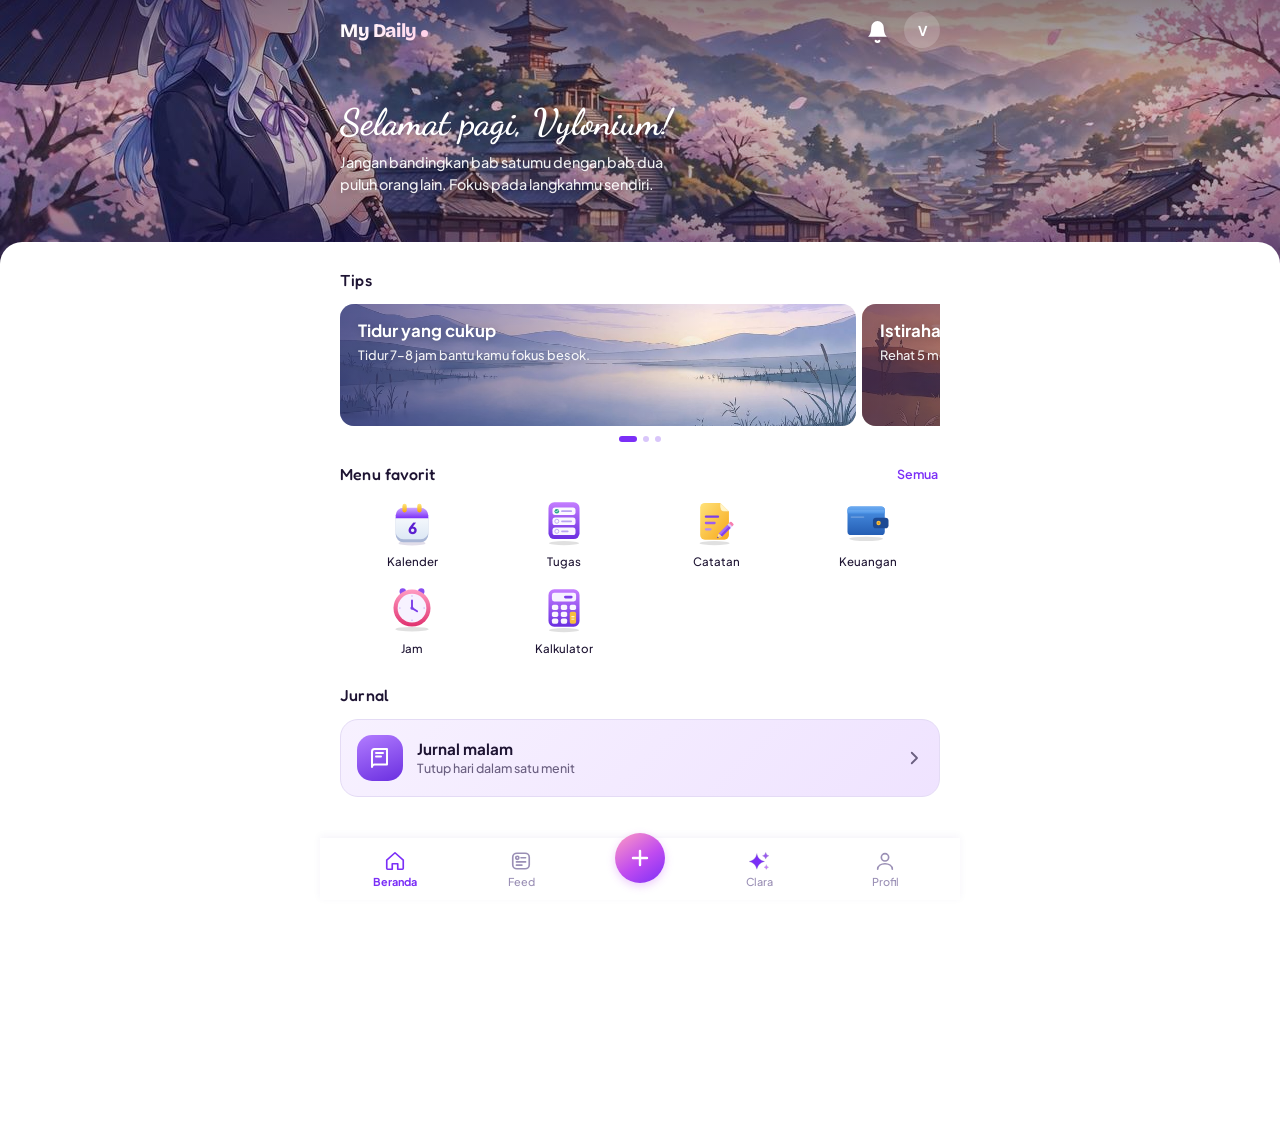
==== index.html @ 6d957c4b "fix(tema gelap): logo My Daily tampil terang di tema gelap (gradasi putih-pink, bukan #16111f-#3b1b2" ====
<!DOCTYPE html>
<html lang="id">
<head>
<meta charset="utf-8">
<meta name="viewport" content="width=device-width, initial-scale=1, viewport-fit=cover">
<title>My Daily</title>
<style>html.rboot{background:#F4F0FA}html.rboot body{visibility:hidden}
.cal,.mdl{overscroll-behavior:contain;-webkit-overflow-scrolling:touch}
</style>
<script>try{var __t=localStorage.getItem("tema");"gelap"===__t&&document.documentElement.setAttribute("data-theme","dark")}catch(e){}</script>
<script>document.documentElement.className+=" rboot",window.addEventListener("error",function(){document.documentElement.classList.remove("rboot")}),setTimeout(function(){document.documentElement.classList.remove("rboot")},700);</script>
<link rel="manifest" href="/manifest.webmanifest">
<meta name="theme-color" content="#6A2BDB">
<link rel="icon" href="/favicon.ico" sizes="any">
<link rel="icon" type="image/png" sizes="180x180" href="/assets/img/favicon-180.png">
<link rel="icon" type="image/png" sizes="32x32" href="/assets/img/favicon-32.png">
<link rel="icon" type="image/png" sizes="192x192" href="/assets/img/icon-192.png">
<link rel="apple-touch-icon" href="/assets/img/apple-touch-icon.png">
<meta name="apple-mobile-web-app-capable" content="yes">
<meta name="apple-mobile-web-app-title" content="My Daily">

<link href="https://fonts.googleapis.com/css2?family=Plus+Jakarta+Sans:wght@400;500;700;800&family=Dancing+Script:wght@700&family=Fredoka:wght@600&family=Bricolage+Grotesque:wght@800&display=swap" rel="stylesheet">
<style>:root{--sat:env(safe-area-inset-top,0px);--sab:env(safe-area-inset-bottom,0px);--bg:#FFFFFF;--surface:#FFFFFF;--ink:#1E1433;--muted:#6A5F80;--bgimg:url(/assets/img/daily-01.jpg);--line:#E4DBF5;--sun:#B27CFF;--sky:#7B2FF7;--hero:#7B2FF7;--hero-ink:#FFFFFF;box-sizing:border-box;padding-bottom:var(--sab);--tile:#F1E8FF;--tile-edge:#D9C6FA}html{scroll-padding-top:var(--sat);overflow-x:hidden;max-width:100%}.cal,.mdl,body,div,html,section,textarea{scrollbar-width:none;-ms-overflow-style:none}body::-webkit-scrollbar,div::-webkit-scrollbar,html::-webkit-scrollbar,section::-webkit-scrollbar,textarea::-webkit-scrollbar{width:0;height:0;display:none}*{box-sizing:border-box;-webkit-tap-highlight-color:transparent}button,input,label,svg,textarea{outline:0;-webkit-touch-callout:none}button{-webkit-user-select:none;user-select:none}body{margin:0;overflow-x:hidden;max-width:100%;background:var(--bg);color:var(--ink);font-family:'Plus Jakarta Sans',system-ui,sans-serif;line-height:1.5}main{max-width:640px;margin:0 auto;padding:0 20px 40px}.in{width:100%;max-width:640px;margin:0 auto;padding:0 20px;position:relative}.hero{display:flex;align-items:flex-end;min-height:30vh;min-height:30dvh;background:linear-gradient(180deg,rgba(24,12,58,.5) 0,rgba(24,12,58,.2) 42%,rgba(24,12,58,.5) 100%),var(--bgimg) center/cover no-repeat,#5b1fd0;color:var(--hero-ink);padding:calc(72px + var(--sat)) 0 52px;position:sticky;top:0;z-index:0;overflow:hidden}.sun{display:none;position:absolute;right:-30px;top:-40px;width:130px;height:130px;border-radius:50%;background:var(--sun);opacity:.55}.hero h1{font-family:'Dancing Script','Brush Script MT',cursive;font-weight:700;font-size:clamp(1.8rem,7.5vw,2.3rem);line-height:1.15;margin:0 0 8px;position:relative}.hero h1,.hero p{text-shadow:0 1px 10px rgba(20,8,50,.45)}.hero p{margin:0;max-width:34ch;font-size:.9rem;font-weight:500;line-height:1.55;min-height:4.65em;opacity:.92;position:relative}.bar{position:fixed;top:0;left:0;right:0;z-index:10;padding:calc(12px + var(--sat)) 0 12px;background-color:#5b1fd0;background-repeat:no-repeat;background-image:linear-gradient(180deg,rgba(24,12,58,.5) 0,rgba(24,12,58,.2) 42%,rgba(24,12,58,.5) 100%),var(--bgimg);background-size:100% var(--hh,300px),max(var(--hw,390px),calc(var(--hh,300px)*1.7778)) auto;background-position:0 0,50% calc((var(--hh,300px) - max(var(--hw,390px),calc(var(--hh,300px)*1.7778))*.5625)/ 2);transition:box-shadow .25s}.bar.on{box-shadow:0 6px 18px rgba(60,20,140,.28)}.bar .in{display:flex;align-items:center;justify-content:space-between}.brand{display:inline-flex;align-items:baseline;gap:4px;font-family:'Bricolage Grotesque','Plus Jakarta Sans',sans-serif;font-weight:800;font-size:1.2rem;letter-spacing:-.4px;text-transform:none;background:linear-gradient(90deg,#fff 0,#ffd3ea 100%);-webkit-background-clip:text;background-clip:text;-webkit-text-fill-color:transparent}.brand::after{content:"";width:7px;height:7px;border-radius:50%;background:#ffd3ea}.acts{display:flex;gap:8px}.ib{position:relative;width:36px;height:36px;padding:0;border:0;border-radius:50%;background:rgba(255,255,255,.18);color:#fff;display:grid;place-items:center;font:700 .85rem 'Plus Jakarta Sans',sans-serif;cursor:pointer;outline:0;-webkit-tap-highlight-color:transparent;transition:background .15s}.ib:active{background:rgba(255,255,255,.3)}.ib svg{width:18px;height:18px;fill:none;stroke:currentColor;stroke-width:2;stroke-linecap:round;stroke-linejoin:round}.bell{width:38px;height:38px;background:0 0;box-shadow:none}.bell:active{background:0 0}.bell svg{width:25px;height:25px;transform-origin:50% 12%;filter:drop-shadow(0 2px 3px rgba(40,10,110,.25))}.item,.item:focus,.item:focus-visible{outline:0;-webkit-tap-highlight-color:transparent}h2{font-family:'Bricolage Grotesque',system-ui,sans-serif;font-size:1.2rem;margin:28px 0 22px}.grid{display:grid;grid-template-columns:repeat(4,1fr);gap:18px 8px}.item{display:flex;flex-direction:column;align-items:center;gap:9px;background:0 0;border:0;padding:0;cursor:pointer;color:var(--ink);font:500 .72rem/1.25 'Plus Jakarta Sans',sans-serif;text-align:center}.tile{width:46px;height:46px;display:grid;place-items:center;transition:transform .12s}.tile svg{width:100%;height:100%}.item:active .tile{transform:scale(.92)}.hero::after{display:none;content:"";position:absolute;left:-70px;bottom:6px;width:160px;height:160px;border-radius:50%;background:#fff;opacity:.09;pointer-events:none}.fwrap{max-width:640px;margin:0 auto;padding:26px 20px 96px}.ttl{margin:0 0 12px;font-family:Fredoka,'Plus Jakarta Sans',sans-serif;font-size:1rem;font-weight:500;letter-spacing:.2px;text-align:left;color:var(--ink)}.track{display:flex;gap:6px;overflow-x:auto;scroll-snap-type:x mandatory;scrollbar-width:none;position:relative}.track::-webkit-scrollbar{display:none}.slide{flex:0 0 86%;scroll-snap-align:start;height:122px;border-radius:14px;padding:16px 18px;color:#fff;position:relative;overflow:hidden}.slide::before{content:"";position:absolute;inset:0;background:linear-gradient(90deg,var(--ov) 0,transparent 72%)}.slide h3{text-shadow:0 1px 8px rgba(0,0,0,.25);margin:0 0 5px;font-size:1.05rem;font-weight:700;line-height:1.25;max-width:70%;position:relative}.slide p{text-shadow:0 1px 6px rgba(0,0,0,.25);margin:0;font-size:.8rem;font-weight:500;max-width:65%;opacity:.92;position:relative}.s1{--ov:rgba(20,70,115,.68);background:url(/assets/img/daily-02.jpg) center/cover no-repeat #8cc3e4}.s2{--ov:rgba(8,14,40,.5);background:url(/assets/img/daily-03.jpg) 88% center/cover no-repeat #101a38}.s9{--ov:rgba(15,55,110,.5);background:url(/assets/img/daily-04.jpg) center 100%/cover no-repeat #6fb6f0}.s10{--ov:rgba(20,50,105,.6);background:url(/assets/img/daily-05.jpg) center 100%/cover no-repeat #8db8e8}.s11{--ov:rgba(10,20,60,.58);background:url(/assets/img/daily-06.jpg) center/cover no-repeat #1b2f5e}.s12{--ov:rgba(25,75,120,.7);background:url(/assets/img/daily-07.jpg) center/cover no-repeat #8cc3e4}.s3{--ov:rgba(5,15,50,.5);background:url(/assets/img/daily-08.jpg) center 60%/cover no-repeat #0e1b3d}.s4{--ov:rgba(0,70,90,.5);background:url("data:image/svg+xml,%3Csvg xmlns='http://www.w3.org/2000/svg' viewBox='0 0 480 140' preserveAspectRatio='xMidYMid slice'%3E%3Cdefs%3E%3ClinearGradient id='a' x1='0' y1='0' x2='0' y2='1'%3E%3Cstop offset='0' stop-color='%239BE8F2'/%3E%3Cstop offset='.6' stop-color='%232BB7D6'/%3E%3Cstop offset='1' stop-color='%230E7FA8'/%3E%3C/linearGradient%3E%3C/defs%3E%3Crect width='480' height='140' fill='url(%23a)'/%3E%3Ccircle cx='392' cy='34' r='46' fill='%23fff' opacity='.2'/%3E%3Cpath d='M392 22 C380 40 374 48 374 58 a18 18 0 0 0 36 0 C410 48 404 40 392 22Z' fill='%23fff' opacity='.9'/%3E%3Cpath d='M0 106 Q60 90 120 106 T240 106 T360 104 T480 104 V140 H0Z' fill='%23fff' opacity='.25'/%3E%3Cpath d='M0 120 Q70 104 140 120 T280 118 T420 116 T480 118 V140 H0Z' fill='%230B6A92' opacity='.7'/%3E%3Cg fill='%23fff' opacity='.6'%3E%3Ccircle cx='300' cy='40' r='4'/%3E%3Ccircle cx='330' cy='70' r='3'/%3E%3Ccircle cx='440' cy='80' r='5'/%3E%3Ccircle cx='270' cy='84' r='2.5'/%3E%3C/g%3E%3C/svg%3E") center/cover no-repeat #1fa7c9}.s5{--ov:rgba(75,35,70,.62);background:url(/assets/img/daily-09.jpg) center 78%/cover no-repeat #e9955e}.s6{--ov:rgba(10,70,40,.52);background:url("data:image/svg+xml,%3Csvg xmlns='http://www.w3.org/2000/svg' viewBox='0 0 480 140' preserveAspectRatio='xMidYMid slice'%3E%3Cdefs%3E%3ClinearGradient id='a' x1='0' y1='0' x2='0' y2='1'%3E%3Cstop offset='0' stop-color='%23C8F5D0'/%3E%3Cstop offset='.6' stop-color='%234CCB86'/%3E%3Cstop offset='1' stop-color='%231C8F5E'/%3E%3C/linearGradient%3E%3C/defs%3E%3Crect width='480' height='140' fill='url(%23a)'/%3E%3Ccircle cx='410' cy='34' r='22' fill='%23FFF7C2'/%3E%3Cpath d='M0 100 L90 62 L170 96 L260 54 L350 98 L430 70 L480 92 V140 H0Z' fill='%232AA06A' opacity='.7'/%3E%3Cpath d='M0 118 Q120 96 240 116 T480 108 V140 H0Z' fill='%2312724A'/%3E%3Cpath d='M250 140 Q290 122 330 118 T430 108' fill='none' stroke='%23E8FFE8' stroke-width='5' stroke-linecap='round' opacity='.7' stroke-dasharray='1 11'/%3E%3Cg fill='%230E5A3A'%3E%3Cpath d='M330 112 l10 -30 l10 30z'/%3E%3Cpath d='M356 114 l8 -24 l8 24z'/%3E%3Cpath d='M452 108 l9 -26 l9 26z'/%3E%3C/g%3E%3C/svg%3E") center/cover no-repeat #3fbf7f}.s7{--ov:rgba(40,35,95,.58);background:url(/assets/img/daily-10.jpg) center 80%/cover no-repeat #8fa3e8}.s8{--ov:rgba(25,75,120,.68);background:url(/assets/img/daily-11.jpg) center/cover no-repeat #8cc3e4}.dots{display:flex;justify-content:center;gap:6px;margin:10px 0 18px}.dots i{width:6px;height:6px;border-radius:99px;background:#d9c6fa;transition:width .25s,background .25s}.dots i.on{width:18px;background:#7b2ff7}.sdate{position:relative;display:flex;align-items:center;gap:14px;max-width:640px;margin:0 auto;padding:26px 20px 0;color:var(--ink)}.sdate::after{content:"";position:absolute;right:20px;top:26px;width:98px;height:58px;background:radial-gradient(circle,#c9aeff 2px,transparent 2.6px) 0 0/14px 14px}.dn{display:grid;place-items:center;width:64px;height:64px;border-radius:20px;background:#f1e8ff;color:#7b2ff7;font-weight:800;font-size:1.9rem;box-shadow:0 4px 0 #d9c6fa}.dm{display:flex;flex-direction:column;font-size:.85rem;color:var(--muted);line-height:1.3}.dm b{font-size:1.15rem;font-weight:800;color:var(--ink)}.sheet{position:relative;z-index:1;margin-top:-28px;height:100vh;height:100dvh;background:#fff;border-radius:22px 22px 0 0;box-shadow:0 -6px 20px rgba(60,20,140,.12)}@media (prefers-reduced-motion:no-preference){.bell svg{animation:5s ease-in-out infinite ring}@keyframes ring{0%,100%,84%{transform:rotate(0)}88%{transform:rotate(14deg)}92%{transform:rotate(-11deg)}96%{transform:rotate(6deg)}}.hero h1{animation:.7s ease-out both rise}@keyframes rise{from{opacity:0;transform:translateY(12px)}}}.nav{position:fixed;left:0;right:0;bottom:0;margin:0 auto;max-width:640px;z-index:5;display:flex;justify-content:space-around;background:#fff;padding:8px 12px calc(8px + var(--sab));box-shadow:0 -2px 8px rgba(60,20,140,.05)}.nb{display:flex;flex-direction:column;align-items:center;gap:3px;min-width:64px;background:0 0;border:0;padding:4px 8px;color:#9a8fb5;font:500 .68rem 'Plus Jakarta Sans',sans-serif;cursor:pointer;outline:0;-webkit-tap-highlight-color:transparent;transition:color .15s}.nb svg{width:22px;height:22px;fill:none;stroke:currentColor;stroke-width:1.8;stroke-linecap:round;stroke-linejoin:round}.nb.on{color:#7b2ff7;font-weight:700}.nb:active svg{transform:scale(.9)}.nav{align-items:center}.plus{width:50px;height:50px;min-width:0;margin-top:-22px;padding:0;border:0;border-radius:50%;background:linear-gradient(145deg,#ff9cc2 0,#c04bf0 55%,#7b2ff7 100%);display:grid;place-items:center;box-shadow:0 3px 8px rgba(192,75,240,.28);cursor:pointer;outline:0;-webkit-tap-highlight-color:transparent;transition:transform .12s}.plus svg{width:24px;height:24px;fill:none;stroke:#fff;stroke-width:2.4;stroke-linecap:round}.plus:active{transform:scale(.92)}.cal{position:fixed;inset:0;z-index:30;background:#fff;overflow-y:auto;visibility:hidden}.cal.open{visibility:visible}.chd{position:relative;background:#fff;color:var(--ink);padding:calc(14px + var(--sat)) 0 8px}.cal .ib{background:#f1e8ff;color:#5b1fd0}.cal .ib:active{background:#e4d3ff}.cal .mv,.cal .mv:active{background:0 0}.cal .mv svg{width:26px;height:26px;stroke-width:2.4}.chd .in{z-index:1}.cmon,.crow{display:flex;align-items:center;justify-content:space-between}.ctl{font-family:Fredoka,'Plus Jakarta Sans',sans-serif;font-weight:600;font-size:1.1rem}.pill{width:auto;padding:0 14px;border-radius:999px;font-size:.75rem}.cmon{margin-top:18px}#calTitle{flex:1;min-width:0;text-align:center;font-family:'Bricolage Grotesque','Plus Jakarta Sans',system-ui,sans-serif;font-weight:800;font-size:1.75rem;line-height:1.2;letter-spacing:-.02em;font-variant-numeric:tabular-nums;white-space:nowrap;color:#5b1fd0}.csheet{position:relative;background:#fff;min-height:70vh}.cin{max-width:640px;margin:0 auto;padding:20px 20px calc(100px + var(--sab))}.cg,.wk{display:grid;grid-template-columns:repeat(7,1fr)}.wk{text-align:center;font:700 .7rem 'Plus Jakarta Sans',sans-serif;color:var(--muted);margin-bottom:8px}.cg{gap:4px 0}.day{justify-self:center;width:100%;max-width:46px;aspect-ratio:1;padding:0;border:0;border-radius:50%;background:0 0;font:600 .85rem 'Plus Jakarta Sans',sans-serif;color:var(--ink);cursor:pointer;outline:0;-webkit-tap-highlight-color:transparent;transition:transform .12s}.day:active{transform:scale(.92)}.day.out{color:#c4bbd8}.day.today{box-shadow:inset 0 0 0 2px #b27cff;color:#5b1fd0}.day.red{color:#e5384f}.day.out.red{color:#f3aab4}.day.sel{background:linear-gradient(145deg,#a36bff,#7b2ff7);color:#fff;box-shadow:none}.ag{margin-top:20px;padding:18px 4px 0;border-top:1px solid #efe7fb}.ag small{display:block;font-size:.7rem;font-weight:700;letter-spacing:.06em;text-transform:uppercase;color:#a596c4}.ag b{display:block;margin-top:6px;font-size:1.08rem;font-weight:800;color:var(--ink);letter-spacing:-.01em}.ag p{margin:10px 0 0;font-size:.84rem;line-height:1.5;color:#9c90b5}.tl{margin-top:12px}.tl-i{position:relative;padding:0 0 14px 20px;color:var(--ink);font:600 .9rem/1.4 'Plus Jakarta Sans',sans-serif}.tl-i:last-child{padding-bottom:0}.tl-i::before{content:"";position:absolute;left:0;top:6px;width:8px;height:8px;border-radius:50%;background:#7b2ff7}.tl-i:not(:last-child)::after{content:"";position:absolute;left:3px;top:14px;bottom:-6px;width:2px;border-radius:2px;background:#d9c6fa}.hol{color:#7b2ff7;font-weight:700}.hol .hs{font-weight:500;color:#9a7bdb}.hol .hs::before{content:"·";margin:0 6px}.hol[hidden]{display:none}.tl-i.ev{display:flex;justify-content:space-between;align-items:flex-start;gap:10px}.evx{flex:none;width:24px;height:24px;margin-top:-2px;padding:0;border:0;border-radius:50%;background:0 0;color:#9a7bdb;font:500 1.2rem/1 'Plus Jakarta Sans',sans-serif;cursor:pointer;outline:0;-webkit-tap-highlight-color:transparent}.evx:active{background:#f1e8ff}.addag{position:fixed;right:max(20px,calc(50% - 300px));bottom:calc(24px + var(--sab));z-index:2;width:54px;height:54px;padding:0;border:0;border-radius:50%;background:#7b2ff7;display:grid;place-items:center;cursor:pointer;outline:0;-webkit-tap-highlight-color:transparent;transition:transform .12s,background .12s}.addag svg{width:26px;height:26px;fill:none;stroke:#fff;stroke-width:2.4;stroke-linecap:round}.addag:active{transform:scale(.92);background:#5b1fd0}.mdl{position:fixed;inset:0;z-index:40;background:#fff;overflow-y:auto}.mhd{display:flex;align-items:center;justify-content:space-between;max-width:640px;margin:0 auto;padding:calc(14px + var(--sat)) 20px 8px}.mdl[hidden]{display:none}.mbox{max-width:640px;margin:0 auto;padding:20px 20px 120px;text-align:left}.fl{display:block;margin-bottom:16px;font-size:.75rem;font-weight:700;color:#555}.fl input,.fl textarea{margin-top:6px}.row2{display:grid;grid-template-columns:1fr 1fr;gap:12px}.et{font-weight:700}.em{margin-top:2px;font-size:.78rem;font-weight:600;color:#7b2ff7}.en{margin-top:2px;font-size:.8rem;font-weight:500;color:#9c90b5;line-height:1.45}.msub{margin:2px 0 18px;color:var(--muted)}.mbox input,.mbox textarea{display:block;width:100%;min-height:48px;padding:13px 14px;border:1px solid #d4d4d4;border-radius:8px;background:#fff;color:#111;font:500 16px 'Plus Jakarta Sans',sans-serif;outline:0;box-shadow:none;resize:none;-webkit-appearance:none;appearance:none}.mbox input:focus,.mbox textarea:focus{outline:0;box-shadow:none}.mbox input::placeholder,.mbox textarea::placeholder{color:#9a9a9a}.mfoot{position:fixed;left:0;right:0;bottom:0;z-index:1;padding:12px 20px calc(12px + var(--sab));background:#fff;box-shadow:0 -2px 8px rgba(60,20,140,.06)}.mok{display:block;width:100%;max-width:640px;margin:0 auto;padding:14px;border:0;border-radius:999px;background:#7b2ff7;color:#fff;font:700 .9rem 'Plus Jakarta Sans',sans-serif;cursor:pointer;outline:0;-webkit-tap-highlight-color:transparent}.mok:active{opacity:.8}.mbox input[readonly]{cursor:pointer}.tp{position:fixed;inset:0;z-index:50;display:flex;align-items:center;justify-content:center;padding:20px;background:rgba(0,0,0,.45)}.tp[hidden]{display:none}.tps{width:100%;max-width:320px;padding:20px;border-radius:16px;background:#fff;box-shadow:0 12px 32px rgba(0,0,0,.18)}.tpt{font:700 .8rem 'Plus Jakarta Sans',sans-serif;color:#777;text-align:center}.tpv{display:flex;align-items:center;justify-content:center;gap:4px;margin-top:8px}.tpk{font:700 2.2rem/1 'Plus Jakarta Sans',sans-serif;color:#111}.tpq{min-width:72px;padding:8px 10px;border:0;border-radius:8px;background:0 0;color:#9a9a9a;font:700 2.2rem/1 'Plus Jakarta Sans',sans-serif;cursor:pointer;outline:0;-webkit-tap-highlight-color:transparent}.tpq.on{color:#111}.tpdial{display:block;width:240px;height:240px;margin:16px auto 0;touch-action:none;cursor:pointer;outline:0;-webkit-tap-highlight-color:transparent;-webkit-touch-callout:none;user-select:none;-webkit-user-select:none}.tpdial *{pointer-events:none;-webkit-tap-highlight-color:transparent;user-select:none;-webkit-user-select:none}.tpb{display:flex;gap:10px;margin-top:20px}.tpb button{flex:1;padding:13px;border:0;border-radius:999px;font:700 .9rem 'Plus Jakarta Sans',sans-serif;cursor:pointer;outline:0;-webkit-tap-highlight-color:transparent}.tpb .ok{background:#7b2ff7;color:#fff}.tpb .no{background:#fff;color:#111;box-shadow:inset 0 0 0 1px #d4d4d4}.tpb button:active{opacity:.8}.ttabs{display:flex;gap:8px;margin-top:12px}.ttabs button{padding:8px 14px;border:0;border-radius:999px;background:#f1e8ff;color:#5b1fd0;font:700 .78rem 'Plus Jakarta Sans',sans-serif;cursor:pointer;outline:0}.ttabs button.on{background:#7b2ff7;color:#fff}#tList{display:grid;grid-template-columns:1fr;gap:9px}.tsk{position:relative;display:grid;grid-template-columns:22px minmax(0,1fr);align-items:start;gap:13px;padding:15px 17px;border:0;border-radius:20px;background:#faf7ff;box-shadow:none;transition:background .16s,transform .12s;-webkit-user-select:none;user-select:none;-webkit-touch-callout:none}.tsk:active{background:#f3ecff;transform:scale(.996)}.tsk.done{background:#f8f6fc}.tsk-c{width:22px;height:22px;margin-top:1px;padding:0;border:1.6px solid #d3c7ec;border-radius:50%;background:#fff;display:grid;place-items:center;cursor:pointer;outline:0;transition:background .15s,border-color .15s,transform .15s}.tsk-c:active{transform:scale(.9)}.tsk-c svg{display:none;width:13px;height:13px;fill:none;stroke:#fff;stroke-width:3;stroke-linecap:round;stroke-linejoin:round}.tsk.done .tsk-c{background:#7b2ff7;border-color:#7b2ff7}.tsk-b{display:flex;flex-direction:column;min-width:0;cursor:pointer}.tsk-t{display:-webkit-box;-webkit-line-clamp:2;-webkit-box-orient:vertical;overflow:hidden;font-weight:600;font-size:.95rem;line-height:1.45;letter-spacing:-.005em;word-break:break-word}.tsk.done .tsk-t{color:#a596c4;text-decoration:line-through;text-decoration-color:rgba(123,47,247,.35)}.tsk-n{display:none}.tsk-m{display:flex;flex-wrap:wrap;align-items:center;gap:6px;margin-top:7px;font-size:.72rem;font-weight:600;color:#8e82ab}.tsk-p{padding:3px 9px;border-radius:999px;font-size:.68rem;font-weight:700;letter-spacing:.01em}.tsk-d.late{color:#d6263c}.tsem{display:flex;flex-direction:column;align-items:center;gap:6px;margin:44px 0 0;text-align:center}.tsem svg{width:96px;height:96px;margin-bottom:10px}.tsem b{font-size:1rem;font-weight:800;color:#111}.tsem span{max-width:240px;font-size:.84rem;line-height:1.5;color:#9c90b5}.tsem[hidden]{display:none}#nModal .mbox,#tModal .mbox{padding-top:10px}#nModal .tt,#tModal .tt{display:block;width:100%;min-height:0;padding:10px 0 12px;border:0;border-bottom:2px solid #e4dbf5;border-radius:0;background:0 0;font:800 1.4rem/1.3 'Bricolage Grotesque','Plus Jakarta Sans',sans-serif;color:var(--ink);transition:border-color .15s}#nModal .tt:focus,#tModal .tt:focus{border-bottom-color:#7b2ff7}#nModal .tt::placeholder,#tModal .tt::placeholder{color:#b8acd2}.tf{display:flex;gap:12px;margin-top:26px}.tfi{flex:none;width:36px;height:36px;border-radius:12px;background:#f1e8ff;color:#7b2ff7;display:grid;place-items:center}.tfi svg{width:18px;height:18px;fill:none;stroke:currentColor;stroke-width:2;stroke-linecap:round;stroke-linejoin:round}.tfb{flex:1;min-width:0}.tfl{margin-bottom:8px;font-size:.8rem;font-weight:700;line-height:36px;margin-top:0;color:#6a5f80}.cp{display:flex;flex-wrap:wrap;align-items:center;gap:8px}.cp button,.dp{position:relative;display:inline-flex;align-items:center;gap:6px;padding:8px 14px;border:1.5px solid #e4dbf5;border-radius:999px;background:#fff;color:#6a5f80;font:700 .8rem 'Plus Jakarta Sans',sans-serif;cursor:pointer;outline:0;transition:background .15s,border-color .15s,color .15s}.cp button.on,.dp.on{border-color:#7b2ff7;background:#f1e8ff;color:#5b1fd0}.dpw{display:inline-flex;align-items:center;gap:6px}#tModal .dp input{position:absolute;inset:0;display:block;width:100%;height:100%;min-height:0;padding:0;border:0;opacity:0;cursor:pointer}.dpx{width:28px;height:28px;padding:0;border:0;border-radius:50%;background:#f1e8ff;color:#5b1fd0;font:700 1rem/1 'Plus Jakarta Sans',sans-serif;cursor:pointer;outline:0}.dpx[hidden]{display:none}#tModal textarea{display:block;width:100%;padding:13px 14px;border:0;background:#f6f1ff;color:var(--ink);font:500 16px 'Plus Jakarta Sans',sans-serif;transition:box-shadow .15s}#tModal textarea:focus{box-shadow:inset 0 0 0 2px #b27cff}#tModal textarea::placeholder{color:#a596c4}#agModal .mfoot,#nModal .mfoot,#tModal .mfoot{background:0 0;box-shadow:none;pointer-events:none}#agModal .mok,#nModal .mok,#tModal .mok{pointer-events:auto;box-shadow:0 6px 16px rgba(123,47,247,.3)}#nModal .mok:disabled,#tModal .mok:disabled{opacity:.4;cursor:default;box-shadow:none}.off{visibility:hidden}.nsr{position:relative;margin-top:14px}.nsr svg{position:absolute;left:15px;top:50%;width:18px;height:18px;margin-top:-9px;fill:none;stroke:#8E7BB8;stroke-width:2;stroke-linecap:round;pointer-events:none}.nsr input{display:block;width:100%;height:44px;padding:0 14px 0 43px;border:0;border-radius:999px;background:#f1e8ff;color:var(--ink);font:500 16px 'Plus Jakarta Sans',sans-serif;outline:0;-webkit-appearance:none;appearance:none}.nsr input::placeholder{color:#9c8ebb}.nsr input::-webkit-search-cancel-button{-webkit-appearance:none}.nt{position:relative;display:flex;flex-direction:column;align-items:flex-start;justify-content:space-between;aspect-ratio:1;width:100%;min-width:0;margin:0;border:1px solid #efe7fb;background:#fff;box-shadow:0 2px 8px rgba(60,20,140,.06);color:var(--ink);font-family:inherit;text-align:left;cursor:pointer;outline:0;overflow:hidden;-webkit-user-select:none;user-select:none;-webkit-touch-callout:none;-webkit-tap-highlight-color:transparent;transition:transform .12s,background .12s}.nt:active{transform:scale(.97);background:#f6f1ff}.nt-t{width:100%;display:-webkit-box;-webkit-line-clamp:5;-webkit-box-orient:vertical;overflow:hidden;word-break:break-word}.nt-d{flex:none;border-radius:999px;background:#f1e8ff;font-weight:700;color:#5b1fd0}#nModal .nbody{display:block;width:100%;min-height:260px;margin-top:14px;padding:0;border:0;background:0 0;color:var(--ink);font:500 1rem/1.65 'Plus Jakarta Sans',sans-serif;outline:0;white-space:pre-wrap;word-break:break-word;-webkit-user-select:text;user-select:text}#nModal .nbody:empty::before{content:attr(data-ph);color:#b8acd2;pointer-events:none}#nModal .mbox{padding-bottom:150px}.nbody h2{margin:.7em 0 .3em;font:800 1.3rem/1.3 'Bricolage Grotesque','Plus Jakarta Sans',sans-serif}.nbody blockquote{margin:.5em 0;padding:2px 0 2px 12px;border-left:3px solid #b27cff;color:#6a5f80}.nbody ol,.nbody ul{margin:.4em 0;padding-left:1.4em}.nbody span[style]{border-radius:3px}.etb{position:fixed;left:0;right:0;bottom:0;z-index:2;padding:6px 8px calc(6px + var(--sab));background:#fff}.etb .er{display:flex;gap:2px;max-width:640px;margin:0 auto;overflow-x:auto;scrollbar-width:none}.etb .er::-webkit-scrollbar{display:none}.etb button{flex:none;width:42px;height:42px;display:grid;place-items:center;padding:0;border:0;border-radius:12px;background:0 0;color:#111;cursor:pointer;outline:0;-webkit-tap-highlight-color:transparent;transition:background .12s}.etb button.on,.etb button:active{background:#efefef}.etb svg{width:22px;height:22px;fill:none;stroke:currentColor;stroke-width:1.9;stroke-linecap:round;stroke-linejoin:round}.etb i{flex:none;width:1px;height:22px;align-self:center;margin:0 4px;background:#e4dbf5}.toast{position:fixed;left:max(16px,calc(50% - 304px));right:max(16px,calc(50% - 304px));bottom:calc(88px + var(--sab));z-index:3;display:flex;align-items:center;justify-content:space-between;gap:0;min-height:46px;padding:0 8px 0 18px;border-radius:999px;background:rgba(72,72,80,.62);-webkit-backdrop-filter:blur(14px) saturate(1.2);backdrop-filter:blur(14px) saturate(1.2);box-shadow:0 4px 16px rgba(0,0,0,.12);color:#fff;font:600 .82rem/1.3 'Plus Jakarta Sans',sans-serif;animation:.2s ease-out ftIn}.toast[hidden]{display:none}.toast span{flex:1;min-width:0;padding-right:10px;overflow:hidden;text-overflow:ellipsis;white-space:nowrap}.toast button{flex:none;padding:8px 12px;border:0;border-radius:999px;background:0 0;color:#fff;font:800 .8rem 'Plus Jakarta Sans',sans-serif;cursor:pointer;outline:0;-webkit-tap-highlight-color:transparent}.toast button:active{background:rgba(255,255,255,.18)}.hsv{flex:none;height:36px;padding:0 16px;border:0;border-radius:999px;background:#7b2ff7;color:#fff;font:700 .8rem 'Plus Jakarta Sans',sans-serif;cursor:pointer;outline:0;-webkit-tap-highlight-color:transparent}.hsv:active{opacity:.8}.hsv:disabled{opacity:.4;cursor:default}.as{position:fixed;inset:0;z-index:60;display:flex;align-items:flex-end;justify-content:center;background:rgba(30,20,60,.4)}.as[hidden]{display:none}.asb{display:flex;justify-content:space-evenly;align-items:flex-start;width:100%;max-width:640px;padding:16px 12px calc(14px + var(--sab));border-radius:22px 22px 0 0;background:#fff;box-shadow:0 -6px 24px rgba(30,20,60,.12)}.asa{flex:1;min-width:0;display:flex;flex-direction:column;align-items:center;gap:5px;padding:4px 0;border:0;background:0 0;color:#111;font:600 .68rem 'Plus Jakarta Sans',sans-serif;cursor:pointer;outline:0;-webkit-tap-highlight-color:transparent}.asa .ai{width:36px;height:30px;display:grid;place-items:center;transition:transform .12s}.asa:active .ai{transform:scale(.85)}.asa svg{width:24px;height:24px;fill:none;stroke:currentColor;stroke-width:1.8;stroke-linecap:round;stroke-linejoin:round}.pinm{position:absolute;top:12px;right:12px;width:15px;height:15px;fill:#7B2FF7;stroke:#7B2FF7;stroke-width:1.6;stroke-linecap:round;stroke-linejoin:round}.nt.pn .nt-t{padding-right:16px}.nt .pinm{top:10px;right:10px;width:13px;height:13px}.tsr{position:fixed;left:max(20px,calc(50% - 300px));right:calc(max(20px,calc(50% - 300px)) + 68px);bottom:calc(26px + var(--sab));z-index:2;margin:0}.tsr input{height:50px}#tModal .tf{align-items:flex-start;gap:14px}#tModal .tfi{width:24px;height:36px;border-radius:0;background:0 0;color:#111;grid-column:1;grid-row:1}#tModal .tfi svg{width:22px;height:22px;stroke-width:1.8}#tModal .cp{gap:8px}#tModal .cp button,#tModal .dp{justify-content:center;height:38px;padding:0 16px;font-size:.78rem}#tModal #tPri{flex-wrap:nowrap}#tModal #tPri button{flex:1;padding:0}#tModal .dpw{gap:6px}#tModal .dpx{width:32px;height:32px}#tModal textarea{min-height:88px;border-radius:12px}#tModal .tf{display:grid;grid-template-columns:24px 1fr;gap:0 10px;align-items:center;margin-top:22px}#tModal .tfb{display:contents}#tModal .tfl{font-size:.78rem;line-height:36px;color:#111;grid-column:2;grid-row:1;margin:0}#tModal .tfb>.cp,#tModal .tfb>textarea{grid-column:1/-1;grid-row:2;margin-top:4px}.fav{flex:none;width:36px;height:36px;border-radius:50%;background:linear-gradient(145deg,#a36bff,#7b2ff7);color:#fff;display:grid;place-items:center;font:800 .95rem 'Plus Jakarta Sans',sans-serif}.fp{position:relative;gap:12px;align-items:flex-start;margin:0;border:0;background:0 0;box-shadow:none;-webkit-user-select:none;user-select:none;-webkit-touch-callout:none}.fp .fav{width:40px;height:40px;font-size:.95rem}.fb{flex:1;min-width:0}.fh{display:flex;align-items:baseline;flex-wrap:wrap;gap:0 8px;line-height:1.35}.ft{white-space:pre-wrap;overflow-wrap:anywhere;word-break:break-word}.ft .ht{color:#7b2ff7;font-weight:600}.ff{display:flex;align-items:center;gap:2px}.fa{display:inline-flex;align-items:center;gap:5px;height:36px;border:0;border-radius:18px;background:0 0;color:#7a6f94;font:600 .76rem 'Plus Jakarta Sans',sans-serif;cursor:pointer;outline:0;-webkit-tap-highlight-color:transparent;transition:background .15s,color .15s}.fa svg{fill:none;stroke:currentColor;stroke-width:1.8;stroke-linecap:round;stroke-linejoin:round}.fa:active{background:#f6f1ff}.fa.on{color:#7b2ff7}.fa[data-a=like].on{color:#e5384f}.fa[data-a=like].on svg,.fa[data-a=save].on svg{fill:currentColor}.fcm{margin-top:4px}.fci{display:flex;gap:10px;align-items:flex-start;padding:8px 0}.fci .fav{width:28px;height:28px;font-size:.72rem}.fcb{flex:1;min-width:0;line-height:1.4}.fcn{font-weight:800;font-size:.82rem}.fct{margin-left:6px;font-size:.7rem;color:#9a8fb5}.fcx{font-size:.9rem;white-space:pre-wrap;overflow-wrap:anywhere}.fcd{flex:none;width:28px;height:28px;padding:0;border:0;border-radius:50%;background:0 0;color:#a596c4;display:grid;place-items:center;cursor:pointer;outline:0;-webkit-tap-highlight-color:transparent}.fcd svg{width:15px;height:15px;fill:none;stroke:currentColor;stroke-width:2.2;stroke-linecap:round}.fcf{display:flex;align-items:center;gap:6px;margin-top:6px}.fci-in{flex:1;min-width:0;height:40px;padding:0 16px;border:0;border-radius:999px;background:#f6f1ff;color:var(--ink);font:500 16px 'Plus Jakarta Sans',sans-serif;outline:0;-webkit-appearance:none;appearance:none;-webkit-user-select:text;user-select:text}.fci-in::placeholder{color:#a596c4}.fcs{flex:none;width:40px;height:40px;padding:0;border:0;border-radius:50%;background:0 0;color:#7b2ff7;display:grid;place-items:center;cursor:pointer;outline:0;-webkit-tap-highlight-color:transparent}.fcs svg{width:22px;height:22px;fill:none;stroke:currentColor;stroke-width:1.8;stroke-linecap:round;stroke-linejoin:round}.fcs:disabled{opacity:.35;cursor:default}body.feed-open .nav{z-index:31}#feed .cin{padding-bottom:calc(120px + var(--sab))}@keyframes ftIn{from{opacity:0;transform:translateY(8px)}to{opacity:1;transform:none}}body.feed-open.fc-open .nav{z-index:5}#fModal .mbox{padding:14px 20px 40px}.fwho{display:flex;align-items:center;gap:10px;margin-bottom:12px}.fwho b{font-size:.92rem;font-weight:800}#fModal .ftxt{display:block;width:100%;padding:0;border:0;border-radius:0;background:0 0;color:var(--ink);font:500 1.05rem/1.65 'Plus Jakarta Sans',sans-serif;resize:none;outline:0;-webkit-appearance:none;appearance:none;min-height:160px}#fModal .ftxt::placeholder{color:#b8acd2}.fcnt{min-height:1.2em;margin:6px 0 0;font-size:.78rem;font-weight:600;color:#e5384f}#fModal .mbox{padding-bottom:calc(150px + var(--sab))}.fimg{position:relative;margin-top:12px;border-radius:14px;overflow:hidden;background:#f6f1ff}.fimg[hidden]{display:none}.fimg img{display:block;width:100%;height:auto;max-height:360px;object-fit:contain}.fix{position:absolute;top:8px;right:8px;width:30px;height:30px;padding:0;border:0;border-radius:50%;background:rgba(30,20,60,.6);color:#fff;display:grid;place-items:center;cursor:pointer;outline:0;-webkit-tap-highlight-color:transparent}.fix svg{width:16px;height:16px;fill:none;stroke:currentColor;stroke-width:2.4;stroke-linecap:round}.ftb{position:fixed;left:0;right:0;bottom:var(--kb,0);z-index:2;background:#fff;padding-bottom:var(--sab)}.ftr{display:flex;gap:4px;max-width:640px;margin:0 auto;padding:8px 14px}.ftr button{width:44px;height:44px;padding:0;border:0;border-radius:50%;background:0 0;color:#7b2ff7;display:grid;place-items:center;cursor:pointer;outline:0;-webkit-tap-highlight-color:transparent;transition:background .15s}.ftr button.on,.ftr button:active{background:#f1e8ff}.ftr svg{width:24px;height:24px;fill:none;stroke:currentColor;stroke-width:1.8;stroke-linecap:round;stroke-linejoin:round}.fem{display:grid;grid-template-columns:repeat(8,1fr);gap:2px;max-width:640px;max-height:150px;margin:0 auto;padding:10px 14px 0;overflow-y:auto}.fem[hidden]{display:none}.fem button{height:40px;padding:0;border:0;border-radius:10px;background:0 0;font-size:1.4rem;line-height:1;cursor:pointer;outline:0;-webkit-tap-highlight-color:transparent}.fem button:active{background:#f1e8ff}.fpw{position:relative;width:100%;aspect-ratio:4/3;overflow:hidden;background:#f3eefb}.fpi{position:absolute;inset:0;display:block;width:100%;height:100%;object-fit:cover}.fhd{position:sticky;top:0;z-index:3;background:#fff;padding:calc(10px + var(--sat)) 0 10px;transition:transform .25s}.fhd .crow{gap:8px;min-height:36px}.fbrand{display:inline-flex;align-items:center;gap:5px;font-family:'Bricolage Grotesque','Plus Jakarta Sans',sans-serif;font-weight:800;font-size:1.2rem;line-height:1;letter-spacing:-.4px;background:linear-gradient(90deg,#5b1fd0 0,#b54be0 100%);-webkit-background-clip:text;background-clip:text;-webkit-text-fill-color:transparent}.fbrand::after{content:"";width:7px;height:7px;margin-top:3px;border-radius:50%;background:#b54be0}.fhd .ib{width:36px;height:36px;margin-right:-8px}.fhd .ib svg{width:22px;height:22px}.fhd .ttabs{gap:6px;margin-top:10px;overflow-x:auto;scrollbar-width:none}.fhd .ttabs::-webkit-scrollbar{display:none}.fhd .ttabs button{flex:1 0 auto;padding:9px 12px;font-size:.78rem;line-height:1.2;white-space:nowrap}body.fhide .fhd{transform:translateY(-100%)}.nav{transition:transform .25s}body.feed-open.fhide .nav{transform:translateY(calc(100% + 16px))}.fsr{margin-top:10px}.fsr input{height:40px}#feed .cin{padding-top:2px}.fp{display:block;padding:18px 0 6px}.fb{width:100%}.fh{display:flex;align-items:center;gap:12px;padding-right:0}.fh .fav{width:44px;height:44px;font-size:1rem}.fw{flex:1;min-width:0;line-height:1.3}.fn{display:flex;align-items:center;gap:6px;font-weight:800;font-size:1rem;color:var(--ink)}.fm{margin-top:1px;font-size:.8rem;font-weight:500;color:#9a8fb5;white-space:nowrap;overflow:hidden;text-overflow:ellipsis}.fmore{flex:none;width:36px;height:36px;margin-right:-8px;padding:0;border:0;border-radius:50%;background:0 0;color:#8e82ab;display:grid;place-items:center;cursor:pointer;outline:0;-webkit-tap-highlight-color:transparent}.fmore:active{background:#f6f1ff}.fmore svg{width:22px;height:22px;fill:currentColor;stroke:none}.ft{margin-top:14px;font-size:1.05rem;line-height:1.6}.fn .pinm,.fp .pinm{position:static;flex:none;width:13px;height:13px;top:auto;right:auto}.fpw{margin:14px -20px 0;width:calc(100% + 40px);border-radius:0;max-height:560px}.ff{margin:10px 0 0 -8px;gap:6px}.fa{min-width:0;gap:7px;padding:0 10px;font-size:.95rem;font-weight:600}.fa svg{width:26px;height:26px}.fa.sv{margin-left:auto;margin-right:-8px}.fp+.fp{border-top:1px solid #f1e8ff}.pmw{position:fixed;inset:0;z-index:60}.pmw[hidden]{display:none}.pm{position:absolute;top:calc(58px + var(--sat));right:max(20px,calc(50% - 300px));min-width:184px;padding:6px;border:1px solid #efe7fb;border-radius:16px;background:#fff;box-shadow:0 10px 30px rgba(30,20,60,.22)}.pmt{padding:8px 12px 6px;font:700 .78rem 'Plus Jakarta Sans',sans-serif;color:#a596c4}.pmi{display:flex;align-items:center;justify-content:space-between;gap:12px;width:100%;padding:11px 12px;border:0;border-radius:10px;background:0 0;color:#111;font:600 .86rem 'Plus Jakarta Sans',sans-serif;text-align:left;cursor:pointer;outline:0;-webkit-tap-highlight-color:transparent}.pmi:active{background:#f6f1ff}.pmi.del{color:#d6263c}.pmi svg{width:16px;height:16px;fill:none;stroke:#7B2FF7;stroke-width:2.4;stroke-linecap:round;stroke-linejoin:round;visibility:hidden}.pmi.on{color:#5b1fd0;font-weight:700}.pmi.on svg{visibility:visible}body.prof-open .nav{z-index:31}body.prof-open.pm-open .nav{z-index:5}#prof{--pfimg:url(/assets/img/daily-12.jpg)}.pf-bar{position:fixed;top:0;left:0;right:0;z-index:10;padding:calc(8px + var(--sat)) 0 8px;background-color:#5b1fd0;background-repeat:no-repeat;background-image:linear-gradient(180deg,rgba(30,10,70,.45) 0,rgba(30,10,70,.25) 45%,rgba(30,10,70,.6) 100%),var(--pfimg);background-size:100% var(--ph,300px),max(var(--pw,390px),calc(var(--ph,300px)*1.7778)) auto;background-position:0 0,50% calc((var(--ph,300px) - max(var(--pw,390px),calc(var(--ph,300px)*1.7778))*.5625)/ 2);transition:box-shadow .25s}.pf-bar.on{box-shadow:0 6px 18px rgba(60,20,140,.28)}.pf-bar .in{display:flex;align-items:center;justify-content:flex-end}#prof .pf-hero{position:relative;z-index:0;overflow:hidden;text-align:center;background:linear-gradient(180deg,rgba(30,10,70,.45) 0,rgba(30,10,70,.25) 45%,rgba(30,10,70,.6) 100%),var(--pfimg) center/cover no-repeat,#5b1fd0;color:#fff;padding:calc(74px + var(--sat)) 0 84px}#prof .pf-hero::before{display:none;content:"";position:absolute;right:-30px;top:-40px;width:130px;height:130px;border-radius:50%;background:#b27cff;opacity:.55;pointer-events:none}#prof .pf-hero::after{display:none;content:"";position:absolute;left:-70px;bottom:6px;width:160px;height:160px;border-radius:50%;background:#fff;opacity:.09;pointer-events:none}#prof .pf-hero .in{z-index:1}.pf-top{display:flex;align-items:center;gap:16px;text-align:left}.pf-info{flex:1;min-width:0}.pf-av{flex:none;width:80px;height:80px;margin:0;border-radius:50%;background:rgba(255,255,255,.2);border:0;color:#fff;display:grid;place-items:center;font:800 2rem 'Bricolage Grotesque','Plus Jakarta Sans',sans-serif;box-shadow:0 6px 18px rgba(40,10,110,.25)}.pf-n{margin:0;font-family:'Bricolage Grotesque','Plus Jakarta Sans',sans-serif;font-weight:800;font-size:1.25rem;line-height:1.2;color:#fff;word-break:break-word}.pf-h{margin-top:3px;font-size:.85rem;font-weight:500;color:#fff;opacity:.85}.pf-b{margin:18px 0 0;text-align:left;font-size:.85rem;line-height:1.6;max-width:36em;color:#fff;opacity:.95;word-break:break-word}.pf-b.emp{opacity:.7}.pf-edit{flex:none;margin-right:-10px;width:46px;height:46px;padding:0;display:flex;align-items:center;justify-content:center;border:0;border-radius:50%;background:0 0;color:#fff;cursor:pointer;outline:0;-webkit-tap-highlight-color:transparent}.pf-edit:active{opacity:.6}.pf-edit svg{width:27px;height:27px;fill:none;stroke:currentColor;stroke-width:2;stroke-linecap:round;stroke-linejoin:round}#prof .pf-body{position:relative;z-index:1;margin-top:-28px;min-height:100vh;min-height:100dvh;background:#fff;box-shadow:0 -6px 20px rgba(60,20,140,.12)}.pf-in{max-width:640px;margin:0 auto;padding:26px 20px calc(110px + var(--sab))}.pf-in .ttl{margin:26px 0 8px}.pf-in .ttl:first-child{margin-top:0}.pf-stats{display:grid;grid-template-columns:repeat(3,1fr);margin:-62px 0 0;border:0;border-radius:8px;background:#fff;box-shadow:0 10px 28px rgba(60,20,140,.16),0 2px 6px rgba(60,20,140,.08)}.pf-list+.pf-list,.pf-stats+.pf-list{margin-top:16px}.pf-st{min-width:0;padding:14px 6px;text-align:center}.pf-st b{display:block;font:800 1.25rem/1.2 'Bricolage Grotesque','Plus Jakarta Sans',sans-serif;font-variant-numeric:tabular-nums;color:#5b1fd0}.pf-st span{display:block;margin-top:4px;font-size:.72rem;font-weight:600;line-height:1.3;color:var(--muted);white-space:nowrap;overflow:hidden;text-overflow:ellipsis}.pf-list{margin:0;display:block}.pf-row{display:flex;align-items:center;gap:20px;width:100%;margin:0;padding:15px 6px;border:0;border-radius:14px;background:0 0;color:var(--ink);font:500 1.02rem/1.3 'Plus Jakarta Sans',sans-serif;text-align:left;cursor:pointer;outline:0;-webkit-tap-highlight-color:transparent;transition:background .15s}.pf-row:active{background:#f6f1ff}.pf-ic{flex:none;width:28px;height:28px;display:grid;place-items:center;color:#6a5f80}.pf-ic svg{width:26px;height:26px;display:block;fill:none;stroke:currentColor;stroke-width:1.8;stroke-linecap:round;stroke-linejoin:round}.pf-row>span:not(.pf-ic){flex:1;min-width:0}.pf-row small{display:block;margin-top:2px;line-height:1.35;font-size:.82rem;font-weight:400;color:var(--muted)}.pf-row .chev{display:none}.pf-row.dg{color:#c2255c}.pf-row.dg .pf-ic{color:#d6336c}.pf-row.dg small{color:#b58397}#chat .cin{display:flex;flex-direction:column;gap:10px;padding-top:12px;padding-bottom:calc(96px + var(--sab))}.cm{position:relative;max-width:78%;min-width:0;display:flow-root;padding:12px 17px 10px;min-height:46px;border-radius:24px;white-space:pre-wrap;overflow-wrap:anywhere;font-size:15.5px;line-height:1.5;-webkit-user-select:none;user-select:none;-webkit-touch-callout:none}.cm.u{align-self:flex-end;color:#232428;background:linear-gradient(135deg,#bfc7ff 0,#dcb6f0 45%,#f6a5d6 75%,#ffb9a8 100%);background-size:180% 180%;background-position:0 50%;box-shadow:0 6px 16px -6px rgba(246,165,214,.5),0 1px 2px rgba(0,0,0,.18);animation:9s ease-in-out infinite alternate bAur}.cm.u::before{content:"";position:absolute;inset:0;border-radius:inherit;pointer-events:none;background:linear-gradient(180deg,rgba(255,255,255,.38) 0,rgba(255,255,255,.08) 38%,transparent 55%)}.cm.a{align-self:flex-start;color:#1e1433;background:#f4f0fa;box-shadow:0 1px 2px rgba(60,20,140,.07)}.cm.err{background:#fff0f3;color:#c2255c;box-shadow:none}.cm.sg{margin-top:-5px}.cm.a.sg{border-top-left-radius:16px}.cm.u.sg{border-top-right-radius:16px}.cm.a.ak{border-bottom-left-radius:16px}.cm.u.ak{border-bottom-right-radius:16px}.cm .t{float:right;margin:8px 0 -2px 12px;font-size:10.5px;line-height:1;letter-spacing:.01em;opacity:.55;white-space:nowrap}.cm.rxd{margin-bottom:17px}.cm .brx{position:absolute;bottom:-14px;display:flex;gap:3px;margin:0;z-index:2}.cm.u .brx{right:14px}.cm.a .brx{left:14px}.cm .brx button{display:flex;align-items:center;justify-content:center;height:26px;min-width:26px;padding:0;border:0;border-radius:50%;background:#fff;color:#1e1433;font-size:13.5px;line-height:1;box-shadow:0 0 0 2px #f4f0fa,0 3px 8px rgba(60,20,140,.18);cursor:pointer;outline:0;-webkit-tap-highlight-color:transparent}.cm.baru{animation:.42s cubic-bezier(.2,1.35,.4,1) both bPop}.cm.u.baru{animation:.42s cubic-bezier(.2,1.35,.4,1) both bPop,9s ease-in-out infinite alternate bAur;transform-origin:100% 100%}.cm.a.baru{transform-origin:0 100%}@keyframes bAur{to{background-position:100% 50%}}@keyframes bPop{0%{opacity:0;transform:scale(.6) translateY(10px)}60%{opacity:1}100%{opacity:1;transform:none}}@media (prefers-reduced-motion:reduce){.cm.baru,.cm.u,.cm.u.baru{animation:none}}.cm.dots{display:flex;gap:5px;align-items:center;padding:15px 16px}.cm.dots i{width:7px;height:7px;border-radius:50%;background:#c6b4e8;animation:1s ease-in-out infinite cdot}.cm.dots i:nth-child(2){animation-delay:.15s}.cm.dots i:nth-child(3){animation-delay:.3s}@keyframes cdot{0%,100%,80%{opacity:.3;transform:none}40%{opacity:1;transform:translateY(-3px)}}.cem{margin:60px auto 0;padding:0 24px;text-align:center;font-size:.88rem;line-height:1.6;color:#6a5f80}.cem b{display:block;margin-bottom:6px;font:800 1.2rem 'Bricolage Grotesque','Plus Jakarta Sans',sans-serif;color:#1e1433}.cmp{position:fixed;left:0;right:0;bottom:0;z-index:2;max-width:640px;margin:0 auto;padding:10px 16px calc(10px + var(--sab));background:#fff}.cap{display:flex;align-items:flex-end;gap:8px;padding:5px 5px 5px 18px;border-radius:999px;background:#f4f0fa}.cmp textarea{flex:1;min-width:0;box-sizing:border-box;min-height:36px;max-height:120px;padding:7px 0;border:0;border-radius:0;background:0 0;color:#111;font:500 16px/1.4 'Plus Jakarta Sans',sans-serif;resize:none;outline:0}.cmp button{flex:none;display:grid;place-items:center;width:36px;height:36px;padding:0;border:0;border-radius:50%;background:#7b2ff7;color:#fff;cursor:pointer;outline:0;-webkit-tap-highlight-color:transparent}.cmp button:active{opacity:.85}.cmp button:disabled{opacity:.4;cursor:default}.cmp button svg{width:18px;height:18px;fill:none;stroke:currentColor;stroke-width:2.4;stroke-linecap:round;stroke-linejoin:round}.ksum{color:#fff;box-shadow:0 12px 26px -16px rgba(91,31,208,.75)}.ksum-l{letter-spacing:.02em;opacity:.88}.ksum-v{letter-spacing:-.02em}.ksum-r{display:flex;gap:10px}.ksum-r>div{flex:1}#kList{grid-template-columns:1fr;gap:9px;display:block;margin-top:2px}.krow{display:grid;grid-template-columns:40px minmax(0,1fr) auto;align-items:center;cursor:pointer;transition:background .16s;-webkit-user-select:none;user-select:none;-webkit-touch-callout:none}.kic{border-radius:14px;display:grid;place-items:center;background:#f6f1fe;color:#7b2ff7}.kic svg{width:18px;height:18px;fill:none;stroke:currentColor;stroke-width:2.2;stroke-linecap:round;stroke-linejoin:round}.kic.in{background:#f1faf6;color:#0f7a45}.kic.out{background:#fff3f5;color:#d6263c}.kt{line-height:1.35;overflow:hidden;text-overflow:ellipsis;white-space:nowrap}.km2{margin-top:2px;font-size:.72rem;font-weight:600;color:#8e82ab}.kn.in{color:#0f7a45}.kn.out{color:#d6263c}.klbl{margin:20px 0 8px;font-size:.72rem;font-weight:700;letter-spacing:.05em;text-transform:uppercase;color:#8e82ab}.kamt{display:flex;align-items:center;gap:8px;padding:4px 0 6px;border-bottom:2px solid #e4dbf5}.kamt span{font-weight:700;color:#8e82ab}.kamt input{flex:1;min-width:0;border:0;background:0 0;font:800 1.5rem 'Bricolage Grotesque','Plus Jakarta Sans',sans-serif;color:var(--ink);outline:0;-webkit-appearance:none;appearance:none}.kdate{display:block;width:100%;padding:12px 14px;border:0;border-radius:14px;background:#f4f0fa;color:var(--ink);font:600 .92rem 'Plus Jakarta Sans',sans-serif;outline:0;-webkit-appearance:none;appearance:none}.jtabs{overflow-x:auto;flex-wrap:nowrap;scrollbar-width:none;margin-top:12px}.jtabs::-webkit-scrollbar{display:none}.jtabs button{flex:none}.jpanel[hidden]{display:none}#jam .cin{padding-bottom:calc(150px + var(--sab))}.jpanel[data-p=stopwatch],.jpanel[data-p=timer]{text-align:center}.jpanel[data-p=stopwatch] .jbig,.jpanel[data-p=timer] .jbig{display:inline-block;margin:26px auto 4px;padding:22px 30px;border-radius:28px;background:radial-gradient(circle at 32% 24%,#fff 0,#faf6ff 52%,#f1e8ff 100%);box-shadow:0 20px 38px -24px rgba(60,20,140,.55),inset 0 1px 0 #fff;text-shadow:0 8px 18px rgba(60,20,140,.16)}.jbig{text-align:center;font:800 3.1rem/1.05 'Bricolage Grotesque','Plus Jakarta Sans',sans-serif;letter-spacing:-.03em;color:var(--ink);margin:10px 0 4px;font-variant-numeric:tabular-nums}.jdate{text-align:center;font-size:.86rem;font-weight:600;color:#8e82ab}.jnext{max-width:420px;margin:16px auto 0;padding:12px 16px;border-radius:16px;background:#f4f0fa;text-align:center;font-size:.8rem;font-weight:600;color:#5b1fd0}.jadd{display:grid;grid-template-columns:auto minmax(0,1fr);gap:8px;margin-bottom:14px}.jadd .jtime{grid-row:1;padding:12px 14px;border:0;border-radius:14px;background:#f4f0fa;color:var(--ink);font:700 .95rem 'Plus Jakarta Sans',sans-serif;outline:0}.jadd .jname{grid-row:2;grid-column:1/-1;padding:12px 14px;border:0;border-radius:14px;background:#f4f0fa;color:var(--ink);font:600 .92rem 'Plus Jakarta Sans',sans-serif;outline:0}.jadd .jbtn{grid-row:1;grid-column:2}.jrow{display:grid;grid-template-columns:66px minmax(0,1fr) auto;align-items:center;gap:14px;padding:14px 16px;border-radius:18px;background:#faf7ff;margin-bottom:8px;cursor:pointer;transition:background .15s,transform .12s}.jrow:active{background:#f3ecff;transform:scale(.996)}.jrow.mati{background:#f7f4fb}.jrow.demo{background:#f8f5fd;box-shadow:inset 0 0 0 1px rgba(123,47,247,.1)}.jrow.demo .km2{color:#ac9ec6}.jrow.mati .jrow-t,.jrow.mati .kt{color:#bcb1d0;filter:blur(.5px)}.jrow.mati .km2{color:#c9c0da}.jrow.mati .jsw{background:#e6dff2}.jrow-t{font:800 1.34rem/1 'Bricolage Grotesque','Plus Jakarta Sans',sans-serif;letter-spacing:-.02em;color:var(--ink);font-variant-numeric:tabular-nums}.jsw{flex:none;width:46px;height:28px;padding:0;border:0;border-radius:999px;background:#dcd2f0;position:relative;cursor:pointer;outline:0;-webkit-tap-highlight-color:transparent;transition:background .18s}.jsw::after{content:"";position:absolute;top:3px;left:3px;width:22px;height:22px;border-radius:50%;background:#fff;box-shadow:0 1px 3px rgba(60,20,140,.28);transition:transform .18s}.jsw.on{background:#7b2ff7}.jsw.on::after{transform:translateX(18px)}.jtp{position:relative;width:calc(100% + 40px);max-width:none;margin:12px -20px 0}.jdial[hidden],.jtp[hidden]{display:none}.jcols{display:grid;grid-template-columns:repeat(3,1fr);gap:0;position:relative;z-index:1}.jcol{position:relative}.jwheel{height:208px;overflow-y:auto;scroll-snap-type:y mandatory;scrollbar-width:none;-webkit-overflow-scrolling:touch;padding:75px 0;text-align:center;mask-image:linear-gradient(180deg,transparent,#000 24%,#000 76%,transparent);-webkit-mask-image:linear-gradient(180deg,transparent,#000 24%,#000 76%,transparent)}.jwheel::-webkit-scrollbar{display:none}.jwheel button{display:block;width:100%;height:58px;border:0;background:0 0;scroll-snap-align:center;color:#c4bbd8;font:800 2.7rem 'Bricolage Grotesque','Plus Jakarta Sans',sans-serif;font-variant-numeric:tabular-nums;cursor:pointer;-webkit-tap-highlight-color:transparent;transition:color .18s,transform .18s}.jwheel button.on{color:#5b1fd0;transform:scale(1.02)}.jcu{display:block;text-align:center;font:700 .55rem 'Plus Jakarta Sans',sans-serif;letter-spacing:.14em;text-transform:uppercase;color:#a08fc9;padding-top:8px}.jctrl{display:flex;align-items:center;justify-content:center;gap:24px;margin-top:40px;padding-bottom:12px}.jcirc{width:48px;height:48px;display:grid;place-items:center;border:1px solid rgba(123,47,247,.16);border-radius:50%;background:0 0;color:#6b5a8a;cursor:pointer;outline:0;-webkit-tap-highlight-color:transparent;box-shadow:none;transition:transform .2s cubic-bezier(.2,.8,.2,1),color .2s,border-color .2s}.jcirc svg{width:20px;height:20px;fill:none;stroke:currentColor;stroke-width:2;stroke-linecap:round;stroke-linejoin:round}.jcirc.big{width:86px;height:86px;border:0;font:800 .84rem 'Plus Jakarta Sans',sans-serif;letter-spacing:.02em;color:#fff;border-radius:50%;overflow:hidden;isolation:isolate;background:radial-gradient(125% 125% at 32% 24%,#b65cf0 0,#8b4bf0 46%,#6a22e0 100%);box-shadow:0 16px 26px -18px rgba(106,34,224,.55);-webkit-tap-highlight-color:transparent}.jcirc:active{transform:scale(.94)}.jcirc:disabled{opacity:.36;box-shadow:none;cursor:default;transform:none}.jbtns.soft .jbtn{border-radius:18px;box-shadow:0 14px 22px -16px rgba(60,20,140,.8),inset 0 1px 0 rgba(255,255,255,.45);transition:transform .2s cubic-bezier(.2,.8,.2,1),box-shadow .2s}.jbtns.soft .jbtn:active{transform:scale(.97)}.jbtns{display:flex;gap:10px;justify-content:center;margin-top:20px;flex-wrap:wrap}.jbtn{flex:1;min-width:0;padding:14px 18px;border:0;border-radius:999px;font:700 .9rem 'Plus Jakarta Sans',sans-serif;cursor:pointer;outline:0;-webkit-tap-highlight-color:transparent;transition:opacity .15s,transform .12s}.jbtn:active{transform:scale(.97);opacity:.9}.jbtn.main{background:#7b2ff7;color:#fff}.jbtn.ghost{background:#f4f0fa;color:#5b1fd0}#jLaps{display:grid;margin-top:20px;display:grid;gap:8px}.jlap{display:flex;justify-content:space-between;font:600 .85rem 'Plus Jakarta Sans',sans-serif;color:var(--ink)}.jlap span:last-child{color:#8e82ab;font-variant-numeric:tabular-nums}.jring{position:fixed;inset:0;z-index:90;display:grid;place-items:center;background:rgba(20,8,50,.6);-webkit-backdrop-filter:blur(6px);backdrop-filter:blur(6px);padding:24px}.jring[hidden]{display:none}.jring-in{width:100%;max-width:340px;padding:26px 22px 20px;border-radius:26px;background:#fff;text-align:center;box-shadow:0 20px 50px rgba(20,8,50,.35)}.jring-t{font:800 1.05rem 'Bricolage Grotesque','Plus Jakarta Sans',sans-serif;color:var(--ink)}.jring-s{margin:8px 0 20px;font:800 2.2rem/1 'Bricolage Grotesque','Plus Jakarta Sans',sans-serif;color:#7b2ff7;font-variant-numeric:tabular-nums}.jstage{position:relative;width:min(76vw,286px);aspect-ratio:1;margin:18px auto 6px;perspective:900px;animation:7s ease-in-out infinite jbreathe}.jface{position:relative;width:100%;height:100%;border-radius:50%;transform-style:preserve-3d;transform:rotateX(10deg) rotateY(0);transition:transform .35s}.jface::before{content:"";position:absolute;inset:-12px;border-radius:50%;background:conic-gradient(from 0deg,#7b2ff7,#c77dff,#f6a5d6,#ffb9a8,#7b2ff7);filter:blur(18px);opacity:.42;animation:13s linear infinite jspin}.jface::after{content:"";position:absolute;inset:0;border-radius:50%;background:radial-gradient(circle at 34% 26%,#fff 0,#fcf9ff 44%,#f2eaff 100%);box-shadow:inset 0 1px 0 rgba(255,255,255,.9),inset 0 -14px 26px -18px rgba(91,31,208,.35),0 26px 46px -26px rgba(60,20,140,.55)}.jsheen{position:absolute;left:8%;top:6%;width:52%;height:38%;border-radius:50%;background:linear-gradient(140deg,rgba(255,255,255,.85),rgba(255,255,255,0) 72%);transform:translateZ(22px) rotate(-12deg);pointer-events:none;z-index:3}.jarc{position:absolute;inset:5%;z-index:2;transform:rotate(-90deg) translateZ(6px)}.jarc circle{fill:none;stroke-width:4}.jarc .tr{stroke:rgba(123,47,247,.10)}.jarc .pr{stroke-linecap:round;transition:stroke-dashoffset .95s linear,stroke-dasharray .4s}.jin{position:relative;z-index:4;height:100%;display:flex;flex-direction:column;align-items:center;justify-content:center;gap:4px;padding:0 20px;transform:translateZ(24px)}.jface .jbig{margin:0;font-size:clamp(2.5rem,13.5vw,3.3rem);letter-spacing:-.045em;text-shadow:0 10px 22px rgba(60,20,140,.2),0 1px 0 #fff}.jbig i{font-style:normal;display:inline-block;transform:translateY(-.04em);animation:2s steps(1,end) infinite jblink;background:linear-gradient(180deg,#7b2ff7,#c77dff);-webkit-background-clip:text;background-clip:text;-webkit-text-fill-color:transparent;color:#7b2ff7}.jbig.pop{animation:.45s cubic-bezier(.2,.9,.3,1.4) jpop}.jsec{margin-top:2px;font-size:.68rem;font-weight:700;letter-spacing:.16em;text-transform:uppercase;color:#a08fc9}.jface .jdate{margin-top:6px;font-size:.78rem;font-weight:600;color:#8e82ab;line-height:1.35}.jorb{position:absolute;inset:-4px;border-radius:50%;transform:rotateX(74deg);transform-style:preserve-3d;pointer-events:none;z-index:1}.jorb em{position:absolute;inset:0;border-radius:50%;border:1px dashed rgba(123,47,247,.25);animation:13s linear infinite jorbSpin}.jorb i{position:absolute;top:-4px;left:50%;margin-left:-4px;width:8px;height:8px;border-radius:50%;background:#7b2ff7;box-shadow:0 0 12px 3px rgba(123,47,247,.45)}.jorb.b{inset:-22px;transform:rotateX(72deg) rotateY(24deg)}.jorb.b em{border-style:solid;border-color:rgba(246,165,214,.45);animation-duration:19s;animation-direction:reverse}.jorb.b i{background:#f6a5d6;box-shadow:0 0 12px 3px rgba(246,165,214,.55)}.jbar{position:fixed;left:0;right:0;bottom:calc(6px + var(--sab));z-index:4;margin:0 auto;max-width:min(430px,100%);display:grid;grid-template-columns:repeat(4,1fr);gap:0;padding:0;background:0 0;box-shadow:none}.jbar button{position:relative;display:flex;flex-direction:column;align-items:center;gap:5px;padding:10px 4px 12px;border:0;border-radius:0;background:0 0;color:#9a8fb5;font:600 .6rem 'Plus Jakarta Sans',sans-serif;cursor:pointer;outline:0;-webkit-tap-highlight-color:transparent;transition:color .18s,transform .16s}.jbar button svg{width:23px;height:23px;fill:none;stroke:currentColor;stroke-width:1.85;stroke-linecap:round;stroke-linejoin:round;transition:transform .24s cubic-bezier(.2,.9,.3,1.35)}.jbar button.on{color:#5b1fd0;background:0 0;box-shadow:none}.jbar button.on svg{transform:translateY(-1px) scale(1.08)}.jbar button.on::after{content:"";position:absolute;bottom:4px;left:50%;width:4px;height:4px;margin-left:-2px;border-radius:50%;background:#7b2ff7}.jbar button:active{transform:scale(.93)}@keyframes jspin{to{transform:rotate(360deg)}}@keyframes jbreathe{0%,100%{transform:translateY(0)}50%{transform:translateY(-5px)}}@keyframes jorbSpin{from{transform:rotateZ(0)}to{transform:rotateZ(360deg)}}@keyframes jblink{0%,49%{opacity:1}100%,50%{opacity:.28}}@keyframes jpop{0%,100%{transform:scale(1)}45%{transform:scale(1.07)}}@media (prefers-reduced-motion:reduce){.jbig i,.jface::before,.jorb em,.jstage{animation:none}}.hr{display:flex;align-items:center;gap:2px}#jamAdd{display:none;background:0 0;box-shadow:none;color:#5b1fd0}#jamAdd:active{background:rgba(123,47,247,.1)}#jamAdd svg{width:22px;height:22px}#jam[data-panel=alarm] #jamAdd{display:grid}.jatime{display:block;width:100%;padding:16px 18px;border:0;border-radius:20px;background:#f6f1ff;color:var(--ink);font:800 2.1rem/1 'Bricolage Grotesque','Plus Jakarta Sans',sans-serif;letter-spacing:-.02em;text-align:center;outline:0;-webkit-appearance:none;appearance:none;font-variant-numeric:tabular-nums}.jatext{display:block;width:100%;padding:14px 16px;border:0;border-radius:16px;background:#f6f1ff;color:var(--ink);font:600 .95rem 'Plus Jakarta Sans',sans-serif;outline:0}.jadays{display:flex;flex-wrap:wrap;gap:7px}.jadays button{min-width:46px;padding:9px 12px;border:0;border-radius:12px;background:#f4f0fa;color:#7c6e97;font:700 .78rem 'Plus Jakarta Sans',sans-serif;cursor:pointer;outline:0;-webkit-tap-highlight-color:transparent;transition:background .16s,color .16s,transform .12s}.jadays button:active{transform:scale(.95)}.jadays button.on{background:#7b2ff7;color:#fff}.jarow{display:flex;align-items:center;justify-content:space-between;gap:12px;margin-top:22px;padding:14px 16px;border-radius:16px;background:#faf7ff;font:600 .92rem 'Plus Jakarta Sans',sans-serif;color:var(--ink)}.jafm{padding-top:6px}.jabig{display:flex;flex-direction:column;align-items:center;gap:7px;width:100%;padding:22px 18px 18px;border:0;border-radius:24px;background:linear-gradient(158deg,#f9f4ff 0,#eee3ff 100%);color:var(--ink);cursor:pointer;outline:0;-webkit-tap-highlight-color:transparent;box-shadow:inset 0 1px 0 #fff,0 14px 30px -26px rgba(60,20,140,.6);transition:transform .12s}.jabig:active{transform:scale(.986)}.jabig span{font:800 2.7rem/1 'Bricolage Grotesque','Plus Jakarta Sans',sans-serif;letter-spacing:-.035em;font-variant-numeric:tabular-nums}.jabig.blank span{color:#bdb2d2}.jabig small{font:600 .72rem 'Plus Jakarta Sans',sans-serif;letter-spacing:.02em;color:#9a8fb5}.jacard{margin-top:14px;padding:14px 16px 15px;border-radius:18px;background:#faf7ff}.jacap{display:block;margin-bottom:9px;font:700 .68rem 'Plus Jakarta Sans',sans-serif;letter-spacing:.09em;text-transform:uppercase;color:#a294bd}.jacard .jatext{background:#fff;box-shadow:inset 0 0 0 1px rgba(123,47,247,.1)}.jacard.jarow{display:flex;align-items:center;justify-content:space-between;gap:12px;padding:16px;font:600 .92rem 'Plus Jakarta Sans',sans-serif;color:var(--ink)}.japrev{margin-top:16px;padding:13px 16px;border-radius:16px;background:#f1e8ff;color:#5b1fd0;font:600 .8rem/1.45 'Plus Jakarta Sans',sans-serif;text-align:center}.jpick{position:fixed;inset:0;z-index:95;display:grid;align-items:end;background:rgba(20,8,50,.42);-webkit-backdrop-filter:blur(4px);backdrop-filter:blur(4px)}.jpick[hidden]{display:none}.jpick-sheet{width:100%;max-width:640px;margin:0 auto;background:#fff;border-radius:28px 28px 0 0;padding:6px 18px calc(16px + var(--sab));box-shadow:0 -20px 46px rgba(20,8,50,.28);animation:.26s cubic-bezier(.2,.85,.3,1) jUp}.jpick-hd{display:flex;align-items:center;justify-content:space-between;padding:10px 2px 4px}.jpick-hd button{padding:8px 10px;border:0;border-radius:999px;background:0 0;font:700 .84rem 'Plus Jakarta Sans',sans-serif;cursor:pointer;outline:0}#jPickNo{color:#8e82ab}#jPickOk{color:#5b1fd0;background:#f3ecff}.jpick-t{font:700 .92rem 'Plus Jakarta Sans',sans-serif;color:var(--ink)}.jpick-pre{margin:6px 0 10px;text-align:center;font:800 1.9rem/1 'Bricolage Grotesque','Plus Jakarta Sans',sans-serif;letter-spacing:-.02em;color:#5b1fd0;font-variant-numeric:tabular-nums}.jpick-cols{display:grid;grid-template-columns:1fr 1fr;gap:12px}.jpick-col{min-width:0}.jpick-cap{margin-bottom:7px;text-align:center;font:700 .64rem 'Plus Jakarta Sans',sans-serif;letter-spacing:.1em;text-transform:uppercase;color:#a294bd}.jpick-wrap{position:relative}.jpick-band{position:absolute;left:4px;right:4px;top:50%;height:44px;margin-top:-22px;border-radius:14px;background:#f3ecff;pointer-events:none}.jpick-list{position:relative;height:216px;overflow-y:auto;scroll-snap-type:y mandatory;scrollbar-width:none;-ms-overflow-style:none;padding:86px 0;box-sizing:content-box}.jpick-list::-webkit-scrollbar{display:none}.jpick-list button{display:block;width:100%;height:44px;border:0;border-radius:14px;background:0 0;color:#bdb2d2;font:700 1.06rem 'Bricolage Grotesque','Plus Jakarta Sans',sans-serif;font-variant-numeric:tabular-nums;cursor:pointer;outline:0;scroll-snap-align:center;transition:color .15s,transform .15s}.jpick-list button.on{color:#5b1fd0;transform:scale(1.08)}@keyframes jUp{from{transform:translateY(26px);opacity:0}to{transform:translateY(0);opacity:1}}.jdial{position:relative;width:min(70vw,252px);aspect-ratio:1;margin:16px auto 2px;display:grid;place-items:center}.jdial::before{content:"";position:absolute;inset:-8px;border-radius:50%;background:conic-gradient(from 0deg,#7b2ff7,#c77dff,#f6a5d6,#ffb9a8,#7b2ff7);filter:blur(17px);opacity:.3;animation:14s linear infinite jspin}.jdial::after{content:"";position:absolute;inset:0;border-radius:50%;background:radial-gradient(circle at 34% 26%,#fff 0,#fcf9ff 46%,#f1e8ff 100%);box-shadow:inset 0 1px 0 #fff,inset 0 -14px 24px -20px rgba(91,31,208,.4),0 22px 42px -28px rgba(60,20,140,.55)}.jdials{position:absolute;inset:4%;z-index:2;transform:rotate(-90deg)}.jdials circle{fill:none;stroke-width:5}.jdials .tr{stroke:rgba(123,47,247,.10)}.jdials .pr{stroke-linecap:round;transition:stroke-dashoffset .18s linear}.jin2{position:relative;z-index:3;text-align:center;padding:0 14px}.jbig2{font:800 2.25rem/1 'Bricolage Grotesque','Plus Jakarta Sans',sans-serif;letter-spacing:-.035em;font-variant-numeric:tabular-nums;color:var(--ink);text-shadow:0 8px 18px rgba(60,20,140,.16)}.jms{font:800 1.15rem/1 'Bricolage Grotesque','Plus Jakarta Sans',sans-serif;color:#a08fc9;margin-left:1px}.jsub2{margin-top:8px;font:700 .62rem 'Plus Jakarta Sans',sans-serif;letter-spacing:.16em;text-transform:uppercase;color:#a08fc9}.jpanel[data-p=stopwatch] .jbtns,.jpanel[data-p=timer] .jbtns{margin-top:18px}.jlap{display:flex;align-items:center;gap:10px;padding:11px 14px;border-radius:16px;background:#faf7ff}.jlap b{flex:none;width:26px;height:26px;border-radius:50%;background:#f1e8ff;color:#5b1fd0;display:grid;place-items:center;font:800 .7rem 'Plus Jakarta Sans',sans-serif}.jlap .t{margin-left:auto;font:700 .92rem 'Plus Jakarta Sans',sans-serif;color:var(--ink);font-variant-numeric:tabular-nums}.jlap .d{min-width:54px;text-align:right;font:600 .72rem 'Plus Jakarta Sans',sans-serif;color:#a294bd;font-variant-numeric:tabular-nums}#chat,#chat .csheet{background:#fff;color:#1e1433}#chat{z-index:40;scrollbar-width:none;-ms-overflow-style:none}#chat::-webkit-scrollbar{width:0;height:0;display:none}#chat .csheet,#chatList{scrollbar-width:none;-ms-overflow-style:none}#chat .csheet::-webkit-scrollbar,#chatList::-webkit-scrollbar{width:0;height:0;display:none}#chat .cmp textarea{scrollbar-width:none;-ms-overflow-style:none;min-height:42px;padding:10px 18px;border-radius:21px;background:#f4f0fa;color:#1e1433;font:500 16px/1.4 'Plus Jakarta Sans',sans-serif}#chat .cmp textarea::-webkit-scrollbar{width:0;height:0;display:none}#chat .chd{position:sticky;top:0;z-index:3;transition:box-shadow .2s;background:#fff;color:#1e1433}#chat.scrolled .chd{box-shadow:0 8px 18px -14px rgba(60,20,140,.35)}#chat .ib{background:0 0;color:#5b1fd0}#chat .ib:active{background:#f1e8ff}#chat .ctl{color:#1e1433}#chat .cmp{background:#fff;padding:8px 12px calc(8px + var(--sab))}#chat .cap{gap:8px;padding:0;border-radius:0;background:0 0}#chat .cmp textarea::placeholder{color:#9a9a9a}#chat .cmp button{width:42px;height:42px;background:#7b2ff7;color:#fff;transition:transform .15s,opacity .18s,filter .18s}#chat .cmp button svg{width:20px;height:20px}#chat .cmp button:active{opacity:1;transform:scale(.92)}#chat .cmp button:disabled{opacity:.7;filter:saturate(.75)}.rxwrap,.rxwrap *{-webkit-user-select:none;user-select:none;-webkit-touch-callout:none;-webkit-tap-highlight-color:transparent}.msgmenu ::selection,.rxwrap ::selection{background:0 0}.rxwrap{position:fixed;inset:0;z-index:80;touch-action:none;background:rgba(14,15,17,.55);-webkit-backdrop-filter:blur(6px);backdrop-filter:blur(6px);animation:.16s both mmFade}.rxwrap .cm.rx-klon{position:fixed;margin:0;pointer-events:none;transform:none!important;animation:.2s cubic-bezier(.2,.8,.2,1) both mmLift;transition:top .22s cubic-bezier(.2,.8,.2,1)}.rxpick{position:fixed;z-index:1;display:flex;align-items:center;height:auto;padding:4px 6px;border-radius:999px;background:rgba(32,34,38,.97);-webkit-backdrop-filter:blur(20px);backdrop-filter:blur(20px);box-shadow:0 10px 30px rgba(0,0,0,.5),inset 0 0 0 1px rgba(255,255,255,.06);max-width:calc(100vw - 16px);animation:.2s cubic-bezier(.2,.9,.3,1.2) both mmIn}.rxpick .rx-row{display:flex;flex-wrap:nowrap;align-items:center;height:44px;max-width:min(250px,calc(100vw - 40px));overflow-x:auto;overflow-y:hidden;scroll-snap-type:x proximity;-webkit-overflow-scrolling:touch;scrollbar-width:none;overscroll-behavior-x:contain;touch-action:pan-x;-webkit-mask-image:linear-gradient(90deg,#000 0,#000 86%,transparent 100%);mask-image:linear-gradient(90deg,#000 0,#000 86%,transparent 100%)}.rxpick .rx-row::-webkit-scrollbar{display:none}.rxpick button{flex:none;scroll-snap-align:start;width:40px;height:40px;padding:0;border:0;border-radius:50%;background:0 0;font-size:24px;line-height:1;cursor:pointer;outline:0;transition:transform .12s,background .12s}.rxpick button:active{background:rgba(255,255,255,.1);transform:scale(1.25)}.rxpick button.mine{background:rgba(246,165,214,.28)}.msgmenu{position:fixed;z-index:1;min-width:200px;max-width:calc(100vw - 16px);display:flex;flex-direction:column;padding:4px;border-radius:20px;background:rgba(38,40,45,.97);-webkit-backdrop-filter:blur(24px);backdrop-filter:blur(24px);box-shadow:0 12px 32px rgba(0,0,0,.55),inset 0 0 0 1px rgba(255,255,255,.06);transform-origin:top center;animation:.22s cubic-bezier(.2,.9,.3,1.1) both mmIn}.msgmenu .mm-time{padding:10px 14px 4px;font-size:11px;font-weight:500;letter-spacing:.06em;text-transform:uppercase;color:#dbdee1;opacity:.6}.msgmenu .mm-sep{height:0;margin:2px 0}.msgmenu button{display:flex;align-items:center;gap:14px;width:100%;height:44px;padding:0 14px;border:0;border-radius:15px;background:0 0;color:#f2f3f5;font:500 15px 'Plus Jakarta Sans',sans-serif;text-align:left;white-space:nowrap;cursor:pointer;outline:0;transition:background .12s}.msgmenu button:active{background:rgba(255,255,255,.09)}.msgmenu button svg{width:20px;height:20px;flex:none;fill:none;stroke:currentColor;stroke-width:1.7;stroke-linecap:round;stroke-linejoin:round}.msgmenu button.bahaya{color:#ff4d4f}@keyframes mmFade{from{opacity:0}to{opacity:1}}@keyframes mmLift{from{transform:scale(.97)!important}to{transform:none!important}}@keyframes mmIn{from{opacity:0;transform:translateY(-6px) scale(.94)}to{opacity:1;transform:none}}@media (prefers-reduced-motion:reduce){.msgmenu,.rxpick,.rxwrap,.rxwrap .cm.rx-klon{animation:none;transition:none}}.pf-ver{margin:20px 0 0;text-align:center;font-size:.72rem;color:#a79dbe}#pModal .mbox{padding-top:10px}.pf-ph{margin:6px 0 24px;text-align:center}.pf-wrap{position:relative;width:76px;margin:0 auto}#pModal #pFile{display:none}.pf-pen{position:absolute;right:-4px;bottom:-4px;display:grid;place-items:center;width:28px;height:28px;padding:0;border:2px solid #fff;border-radius:50%;background:#5b1fd0;color:#fff;cursor:pointer;outline:0;-webkit-tap-highlight-color:transparent}.pf-pen:active{opacity:.8}.pf-x{position:absolute;right:-4px;top:-4px;display:grid;place-items:center;width:26px;height:26px;padding:0;border:2px solid #fff;border-radius:50%;background:#d6336c;color:#fff;cursor:pointer;outline:0;-webkit-tap-highlight-color:transparent}.pf-x[hidden]{display:none}.pf-x:active{opacity:.8}.pf-x svg{width:12px;height:12px;fill:none;stroke:currentColor;stroke-width:2.6;stroke-linecap:round;stroke-linejoin:round}.pf-pen svg{width:13px;height:13px;fill:none;stroke:currentColor;stroke-width:2.2;stroke-linecap:round;stroke-linejoin:round}.pf-pre{cursor:pointer;overflow:hidden;display:grid;place-items:center;width:76px;height:76px;margin:0 auto;border-radius:50%;background:#f1e8ff;color:#5b1fd0;font:800 1.9rem 'Bricolage Grotesque','Plus Jakarta Sans',sans-serif}.pf-cnt{display:block;margin-top:4px;text-align:right;font-size:.7rem;font-weight:500;color:#9c90b5}.csrch{padding:8px 20px 0;background:#fff}.csrch-in{position:relative;max-width:640px;margin:0 auto}.csrch>.csrch-in>svg{position:absolute;left:15px;top:50%;width:18px;height:18px;margin-top:-9px;fill:none;stroke:#8E7BB8;stroke-width:2;stroke-linecap:round;pointer-events:none}.csrch input{display:block;width:100%;height:42px;padding:0 44px 0 43px;border:0;border-radius:999px;background:#f1e8ff;color:var(--ink);font:500 15.5px 'Plus Jakarta Sans',sans-serif;outline:0;-webkit-appearance:none;appearance:none}.csrch button{position:absolute;right:5px;top:50%;width:32px;height:32px;margin-top:-16px;display:grid;place-items:center;border:0;border-radius:50%;background:0 0;cursor:pointer;outline:0;-webkit-tap-highlight-color:transparent}.csrch button svg{position:static;width:16px;height:16px;margin:0;fill:none;stroke:#6B5A8A;stroke-width:2.2;stroke-linecap:round}.jpanel[data-p=timer]:not([hidden]){display:flex;flex-direction:column;min-height:calc(100dvh - 210px)}.jpanel[data-p=timer]:not([hidden]) .jctrl{margin-top:auto}#nList{display:grid;grid-template-columns:repeat(2,minmax(0,1fr));gap:10px;align-items:start}.nt{aspect-ratio:auto;min-height:78px;padding:11px 12px;gap:6px;justify-content:flex-start;border-radius:14px}.nt-t{font-size:.8rem;font-weight:700;line-height:1.32;letter-spacing:-.01em;-webkit-line-clamp:3}.nt-d{margin-top:auto;align-self:flex-start;font-size:.6rem;padding:1px 7px}.ksum{margin:2px 0 14px;padding:20px 20px 18px;border-radius:20px;background:#fff;border:1px solid #efe7fb;box-shadow:0 2px 10px rgba(60,20,140,.05);color:var(--ink)}.ksum-l{font-size:.7rem;font-weight:700;letter-spacing:.06em;text-transform:uppercase;color:#8e82ab}.ksum-v{margin-top:7px;font:800 1.8rem/1.1 'Bricolage Grotesque','Plus Jakarta Sans',sans-serif;letter-spacing:-.025em;font-variant-numeric:tabular-nums;color:#241542}.ksum-r{display:grid;grid-template-columns:1fr 1fr;margin-top:16px;padding-top:14px;border-top:1px solid #f1eafa}.ksum-r>div{flex:none;min-width:0;padding:0;border-radius:0;background:0 0}.ksum-r>div+div{padding-left:16px;border-left:1px solid #f1eafa}.ksum-r span{opacity:.88;display:block;font-size:.66rem;font-weight:700;letter-spacing:.03em;color:#8e82ab;opacity:1}.ksum-r b{display:block;margin-top:5px;font-size:.9rem;font-weight:700;font-variant-numeric:tabular-nums;white-space:nowrap;overflow:hidden;text-overflow:ellipsis;opacity:1}.ksum-r .ki b{color:#2fa36f}.ksum-r .ko b{color:#d6263c}.kgrp{margin:18px 0 4px;padding:0 6px;font-size:.68rem;font-weight:700;letter-spacing:.06em;text-transform:uppercase;color:#8e82ab}.kgp{display:grid;gap:1px}.krow{grid-template-columns:40px minmax(0,1fr) auto;gap:13px;padding:9px 6px;border:0;border-radius:16px;background:0 0;box-shadow:none}.krow:active{background:#f6f0ff}.kic{width:40px;height:40px}.kt{font-size:.92rem;font-weight:600;color:#3a2a5c}.kn{white-space:nowrap;font-size:.9rem;font-weight:700;font-variant-numeric:tabular-nums}#kalk{overscroll-behavior:contain}#kalk .hr{gap:4px;margin-right:-6px}#kalk .hr .ib,#kalk .hr .ib:active{width:40px;height:40px;background:0 0;color:#5b1fd0}#kalk .hr .ib:active{background:rgba(123,47,247,.12)}#kalk .hr .ib svg{width:24px;height:24px;stroke-width:1.9}#kalk .csheet{min-height:0;height:calc(100dvh - 62px);display:flex;flex-direction:column}#kalk .cin{display:flex;flex-direction:column;justify-content:flex-end;width:100%;max-width:420px;height:100%;box-sizing:border-box;padding:0 16px calc(84px + var(--sab));gap:0}.klc{flex:1 1 auto;display:flex;flex-direction:column;justify-content:flex-end;min-height:0;padding:4px 4px 14px;text-align:right;background:0 0;border:0;box-shadow:none;border-radius:0}.klc-ex{min-height:30px;font:600 1.55rem/1.35 'Plus Jakarta Sans',sans-serif;letter-spacing:-.01em;color:#6b5a8a;word-break:break-all}.klc-res{margin-top:4px;min-height:44px;font:800 2.6rem/1.1 'Bricolage Grotesque','Plus Jakarta Sans',sans-serif;letter-spacing:-.035em;color:#241542;font-variant-numeric:tabular-nums;word-break:break-all}.klc-pad{flex:none;display:grid;grid-template-columns:repeat(4,minmax(0,1fr));gap:10px;margin:0;padding-top:14px;border-top:1px solid #f3ecfb}.klc-pad button{display:grid;place-items:center;justify-self:center;width:100%;max-width:64px;aspect-ratio:1/1;padding:0;border:0;border-radius:50%;background:#f6f1fd;color:#241542;font:700 1.4rem/1 'Plus Jakarta Sans',sans-serif;text-align:center;box-shadow:none;cursor:pointer;-webkit-tap-highlight-color:transparent;transition:transform .1s,background .15s}.klc-pad button:active{transform:scale(.93);background:#eadffb}.klc-pad button.fn{background:#efe8f8;color:#6b5a8a;font-size:1.16rem}.klc-pad button.op{background:#e6d8fb;color:#6a1fe0;font-size:1.6rem;font-weight:600}.klc-pad button.eq{background:linear-gradient(135deg,#7b2ff7 0,#a45bff 100%);color:#fff;font-size:1.7rem;font-weight:600;box-shadow:0 14px 24px -14px rgba(91,31,208,.9)}.klc-pad button.eq:active{background:linear-gradient(135deg,#6a22e0 0,#9448f0 100%)}@media (max-height:720px){.klc-pad{gap:8px;padding-top:10px}.klc-pad button{max-width:58px;font-size:1.28rem}.klc-pad button.op{font-size:1.45rem}.klc-pad button.eq{font-size:1.5rem}.klc-ex{font-size:1.35rem;min-height:26px}.klc-res{font-size:2.2rem;min-height:38px}}.cv-ov{position:fixed;inset:0;z-index:60;display:flex;align-items:flex-end;justify-content:center;background:rgba(30,20,60,.45);animation:.18s ease-out cvf}.cv-ov[hidden]{display:none}@keyframes cvf{from{opacity:0}}.cv-sh{display:flex;flex-direction:column;width:100%;max-width:640px;height:min(78vh,620px);padding:10px 16px calc(12px + var(--sab));border-radius:26px 26px 0 0;background:#fff;box-shadow:0 -10px 34px rgba(30,20,60,.2);animation:.26s cubic-bezier(.2,.8,.2,1) cvu}@keyframes cvu{from{transform:translateY(40px);opacity:.4}}.cv-grab{flex:none;width:40px;height:4px;margin:0 auto 12px;border-radius:99px;background:#e4dbf5}.cv-sht{flex:none;margin:0 4px 12px;font:800 1.1rem 'Bricolage Grotesque','Plus Jakarta Sans',sans-serif;color:#241542}.cv-qw{position:relative;flex:none}.cv-qw svg{position:absolute;left:15px;top:50%;width:18px;height:18px;margin-top:-9px;fill:none;stroke:#8E7BB8;stroke-width:2;stroke-linecap:round;pointer-events:none}.cv-q::-webkit-search-cancel-button{-webkit-appearance:none}.cv-q{flex:none;display:block;width:100%;height:44px;padding:0 16px 0 43px;border:0;border-radius:999px;background:#f1e8ff;color:#241542;font:500 16px 'Plus Jakarta Sans',sans-serif;outline:0;-webkit-appearance:none;appearance:none}.cv-q::placeholder{color:#9c8ebb}.cv-list{flex:1;min-height:0;margin-top:10px;overflow-y:auto;-webkit-overflow-scrolling:touch;overscroll-behavior:contain}.cv-it{display:flex;align-items:center;gap:12px;width:100%;padding:10px 8px;border:0;border-radius:14px;background:0 0;color:#241542;text-align:left;cursor:pointer;font-family:'Plus Jakarta Sans',sans-serif;-webkit-tap-highlight-color:transparent}.cv-it:active{background:#f6f1fd}.cv-it.on{background:#f6f0ff}.cv-it .cv-fl{width:36px;height:36px;font-size:1.6rem;background:none;border-radius:0;box-shadow:none}.cv-tick{flex:none;width:20px;height:20px;fill:none;stroke:#7B2FF7;stroke-width:2.6;stroke-linecap:round;stroke-linejoin:round}.cv-emp{margin:40px 0;text-align:center;font-size:.85rem;color:#9c90b5}#kurs .csheet,#satuan .csheet{min-height:calc(100dvh - 62px)}#kurs .cin,#satuan .cin{width:100%;max-width:520px;margin:0 auto;box-sizing:border-box;padding:18px 18px calc(28px + var(--sab))}#kurs .csheet{display:flex;flex-direction:column;min-height:0;height:calc(100dvh - 62px);background:#fff}#kurs .cin{display:flex;flex-direction:column;flex:1 1 auto;min-height:0;padding:6px 14px calc(16px + var(--sab))}.cv-rows{flex:1 1 auto;display:flex;flex-direction:column;gap:6px;min-height:0;overflow-y:auto;padding-top:4px}.cv-r{display:flex;align-items:center;gap:10px;padding:14px 12px;border-radius:20px;cursor:pointer;-webkit-tap-highlight-color:transparent;transition:background .15s}.cv-r.on{background:#f6f0ff}.cv-rc{flex:none;display:flex;align-items:center;gap:10px;padding:4px 6px 4px 0;border:0;background:0 0;color:#241542;font:800 1.05rem 'Plus Jakarta Sans',sans-serif;cursor:pointer;-webkit-tap-highlight-color:transparent}.cv-rc i{flex:none;width:0;height:0;border-left:5px solid #8b84a3;border-top:4px solid transparent;border-bottom:4px solid transparent}.cv-fl{flex:none;display:grid;place-items:center;width:40px;height:40px;border-radius:0;background:none;font-size:1.9rem;line-height:1;box-shadow:none}.cv-cc{flex:1;min-width:0}.cv-cc b{display:block;font-weight:800;font-size:.98rem;line-height:1.2}.cv-cc small{display:block;margin-top:1px;font-size:.74rem;font-weight:500;color:#8b84a3;white-space:nowrap;overflow:hidden;text-overflow:ellipsis}.cv-rv{flex:1 1 auto;min-width:0;text-align:right}.cv-n{font:800 2rem/1.2 'Bricolage Grotesque','Plus Jakarta Sans',sans-serif;letter-spacing:-.02em;color:#b3a9cc;white-space:nowrap;overflow:hidden;text-overflow:ellipsis;font-variant-numeric:tabular-nums}.cv-r.on .cv-n{color:#241542}.cv-r.on .cv-n.z{color:#c9bfe0}.cv-r.on .cv-n::after{content:'';display:inline-block;width:2px;height:1em;margin-left:2px;vertical-align:-.12em;border-radius:2px;background:#7b2ff7;animation:1s steps(1) infinite cvb}@keyframes cvb{50%{opacity:0}}.cv-rv small{display:block;margin-top:2px;font:500 .78rem 'Plus Jakarta Sans',sans-serif;color:#8b84a3}.cv-fn{flex:none;margin:8px 6px 10px;font:500 .7rem 'Plus Jakarta Sans',sans-serif;color:#a596c4;text-align:center}.cv-pad{flex:none;display:grid;grid-template-columns:repeat(4,minmax(0,1fr));grid-auto-rows:58px;gap:8px;padding-top:12px;border-top:1px solid #f3ecfb}.cv-pad button{display:grid;place-items:center;padding:0;border:0;border-radius:20px;background:#f6f1fd;color:#241542;font:700 1.5rem/1 'Plus Jakarta Sans',sans-serif;cursor:pointer;-webkit-tap-highlight-color:transparent;transition:transform .1s,background .15s}.cv-pad button:active{transform:scale(.96);background:#eadffb}.cv-pad .ac{grid-column:4;grid-row:1/3;background:#e6d8fb;color:#6a1fe0;font-size:1.3rem;font-weight:800}.cv-pad .bk{grid-column:4;grid-row:3/5;background:#e6d8fb;color:#6a1fe0}.cv-pad .ac:active,.cv-pad .bk:active{background:#d9c4f7}.cv-pad .bk svg{width:28px;height:28px;fill:none;stroke:currentColor;stroke-width:2;stroke-linecap:round;stroke-linejoin:round}@media (max-height:700px){.cv-pad{grid-auto-rows:50px;gap:6px}.cv-pad button{font-size:1.32rem}.cv-r{padding:10px 12px}.cv-n{font-size:1.7rem}}#musik .csheet{background:linear-gradient(180deg,#fbf7ff 0,#fff 42%)}#musik .cin{max-width:420px;padding:0 18px calc(92px + var(--sab))}.mwrap{display:flex;flex-direction:column;align-items:center;padding-top:4px}.mstage{position:relative;display:grid;place-items:center;padding:18px 0 4px}.mglow{position:absolute;top:50%;left:50%;width:230px;height:230px;margin:-115px 0 0 -115px;border-radius:50%;background:radial-gradient(circle at 50% 45%,#e7d7ff 0,#f4ecff 52%,rgba(244,236,255,0) 72%);pointer-events:none}.mcover{position:relative;width:168px;height:168px;border-radius:28px;background:linear-gradient(160deg,#fff 0,#f6eeff 100%);box-shadow:0 26px 44px -30px rgba(70,25,150,.6),inset 0 1px 0 #fff;display:grid;place-items:center;overflow:hidden;transition:transform .3s cubic-bezier(.2,.8,.2,1)}.mcover svg{width:92%;height:92%}.mcover.playing{transform:scale(.97)}.minfo{width:100%;margin-top:18px;text-align:center}.mtitle{font:700 1.15rem/1.35 'Bricolage Grotesque','Plus Jakarta Sans',sans-serif;color:#241542;letter-spacing:-.012em;overflow:hidden;text-overflow:ellipsis;white-space:nowrap}.msub{margin-top:5px;font-size:.78rem;font-weight:600;color:#9a8fb5;overflow:hidden;text-overflow:ellipsis;white-space:nowrap}.mprog{display:grid;grid-template-columns:auto minmax(0,1fr) auto;align-items:center;gap:11px;width:100%;margin-top:22px}.mprog span{font-size:.68rem;font-weight:700;color:#a99cc0;font-variant-numeric:tabular-nums}#mSeek{-webkit-appearance:none;appearance:none;width:100%;height:5px;border-radius:999px;background:#efe6fb;outline:0}#mSeek::-webkit-slider-thumb{-webkit-appearance:none;width:13px;height:13px;border-radius:50%;background:#7b2ff7;border:2px solid #fff;box-shadow:0 2px 6px rgba(91,31,208,.35)}#mSeek::-moz-range-thumb{width:13px;height:13px;border:2px solid #fff;border-radius:50%;background:#7b2ff7}.mctl{display:flex;align-items:center;justify-content:center;gap:30px;width:100%;margin-top:20px}.mctl button{border:0;background:0 0;display:grid;place-items:center;cursor:pointer;-webkit-tap-highlight-color:transparent;transition:transform .12s}.mctl .mr{width:46px;height:46px;border-radius:50%;background:#f7f0fe;color:#7b2ff7}.mctl .mr svg{width:19px;height:19px;fill:none;stroke:currentColor;stroke-width:1.9;stroke-linecap:round;stroke-linejoin:round}.mctl .mp{width:66px;height:66px;border-radius:50%;background:linear-gradient(140deg,#8b45ff 0,#6a1fe0 100%);color:#fff;box-shadow:0 18px 30px -16px rgba(91,31,208,.9)}.mctl .mp svg{width:25px;height:25px;fill:none;stroke:currentColor;stroke-width:2;stroke-linecap:round;stroke-linejoin:round}.mctl button:active{transform:scale(.94)}.mhead{display:flex;align-items:baseline;justify-content:space-between;width:100%;margin:26px 2px 12px}.mhead span{font-size:.7rem;font-weight:700;letter-spacing:.07em;text-transform:uppercase;color:#a99cc0}.mhead b{font-size:.68rem;font-weight:700;color:#c4b4e8}#mList{width:100%;display:grid;gap:2px}.mrow{display:grid;grid-template-columns:42px minmax(0,1fr) 22px;align-items:center;gap:12px;padding:9px 10px;border-radius:18px;background:0 0;cursor:pointer;-webkit-tap-highlight-color:transparent;transition:background .16s}.mrow:active{background:#f4ecff}.mth{width:42px;height:42px;border-radius:14px;display:grid;place-items:center;background:linear-gradient(160deg,#f4ecff 0,#e8dbfb 100%);color:#8b45ff;transition:background .18s,color .18s,box-shadow .18s}.mth svg{width:19px;height:19px;fill:none;stroke:currentColor;stroke-width:2;stroke-linecap:round;stroke-linejoin:round}.mn{font-size:.9rem;font-weight:600;color:#3a2a5c;overflow:hidden;text-overflow:ellipsis;white-space:nowrap}.mtx{min-width:0;display:grid;gap:2px}.mn{line-height:1.3}.ma{font-size:.74rem;font-weight:600;color:#9a8fb5;line-height:1.3;overflow:hidden;text-overflow:ellipsis;white-space:nowrap}.mrow.on .ma{color:#8b6fd0}.mrow+.mrow{box-shadow:0 -1px 0 rgba(139,69,255,.07)}.mrow.on,.mrow.on+.mrow{box-shadow:none}.mrow.on{background:#f5edff}.mrow.on .mth{background:linear-gradient(140deg,#8b45ff 0,#6a1fe0 100%);color:#fff;box-shadow:0 10px 18px -13px rgba(91,31,208,.95)}.mrow.on .mn{color:#5b1fd0;font-weight:700}.meq{display:flex;align-items:flex-end;justify-content:center;gap:2.5px;height:12px}.meq b{width:3px;border-radius:2px;background:#8b45ff;transform-origin:bottom;animation:.9s ease-in-out infinite meq}.meq b:first-child{height:7px}.meq b:nth-child(2){height:12px;animation-delay:.18s}.meq b:nth-child(3){height:9px;animation-delay:.36s}@keyframes meq{0%,100%{transform:scaleY(.5)}50%{transform:scaleY(1)}}#musik .mempty{display:none;flex-direction:column;align-items:center;gap:6px;width:100%;margin-top:26px;padding:30px 22px 26px;border-radius:26px;background:linear-gradient(180deg,#fbf7ff 0,#f7f1ff 100%);text-align:center}#musik .mempty svg{width:104px;height:98px}#musik .mempty b{margin-top:6px;font:700 1rem/1.35 'Bricolage Grotesque','Plus Jakarta Sans',sans-serif;color:#3a2a5c}#musik .mempty span{font-size:.8rem;font-weight:600;color:#9a8fb5;line-height:1.5;max-width:250px}#musik .mcta{margin-top:16px;height:44px;padding:0 22px;border:0;border-radius:999px;background:linear-gradient(135deg,#8b45ff 0,#6a1fe0 100%);color:#fff;font:700 .86rem 'Plus Jakarta Sans',sans-serif;box-shadow:0 14px 24px -16px rgba(91,31,208,.95);-webkit-tap-highlight-color:transparent}#musik .mcta:active{transform:scale(.97)}#musik .mghost{margin-top:4px;height:40px;padding:0 16px;border:0;border-radius:999px;background:rgba(139,69,255,.08);color:#6a1fe0;font:700 .8rem 'Plus Jakarta Sans',sans-serif;-webkit-tap-highlight-color:transparent}#musik .mghost:active{background:rgba(139,69,255,.16)}#musik.empty .mctl,#musik.empty .mhead,#musik.empty .minfo,#musik.empty .mprog,#musik.empty .mstage{display:none}#musik.empty .mempty{display:flex}#keu .ksum{margin:4px 0 14px;padding:22px 22px 20px;border:0;border-radius:26px;background:linear-gradient(160deg,#fbf7ff 0,#f3eaff 100%);box-shadow:none;color:#241542}#keu .ksum-l{font-size:.7rem;font-weight:700;letter-spacing:.07em;text-transform:uppercase;color:#9a8fb5}#keu .ksum-v{margin-top:8px;font:800 2rem/1.1 'Bricolage Grotesque','Plus Jakarta Sans',sans-serif;letter-spacing:-.03em;color:#241542}#keu .ksum-r{display:grid;grid-template-columns:1fr 1fr;gap:10px;margin-top:18px;padding:0;border:0}#keu .ksum-r>div,#keu .ksum-r>div+div{padding:12px 14px;border:0;border-radius:12px;background:rgba(255,255,255,.75)}#keu .ksum-r span{font-size:.66rem;font-weight:700;letter-spacing:.04em;color:#9a8fb5}#keu .ksum-r b{margin-top:4px;font-size:.95rem}#keu .ttabs{gap:8px;margin:2px 0 6px}#keu .ttabs button{padding:9px 18px;border-radius:999px;background:0 0;color:#9a8fb5;font-weight:700}#keu .ttabs button.on{background:#f1e6ff;color:#5b1fd0}#keu .kgrp{margin:20px 0 6px;padding:0 4px;font-size:.68rem;font-weight:700;letter-spacing:.07em;text-transform:uppercase;color:#a99cc0}#keu .kgp{display:grid;gap:2px}#keu .krow{display:grid;grid-template-columns:44px minmax(0,1fr) auto;align-items:center;gap:13px;padding:9px 8px;border:0;border-radius:20px;background:0 0;box-shadow:none}#keu .krow:active{background:#f6f0ff;transform:none}#keu .kic{box-sizing:border-box;flex:none;width:44px;height:44px;min-width:44px;padding:0;border-radius:16px;display:flex;align-items:center;justify-content:center;font-size:0;line-height:0}#keu .kic.in{background:#eaf8f1;color:#0f7a45}#keu .kic.out{background:#ffeef1;color:#d6263c}#keu .kic svg{display:block;width:20px;height:20px;margin:0;fill:none;stroke:currentColor;stroke-width:2.3;stroke-linecap:round;stroke-linejoin:round}#keu .kt{font-size:.95rem;font-weight:600;color:#3a2a5c}#keu .kn{font-size:.92rem;font-weight:700}





























.un-tabs{display:flex;gap:2px;overflow-x:auto;margin:0 -18px 8px;padding:0 12px;scrollbar-width:none;-webkit-overflow-scrolling:touch}
.un-tabs::-webkit-scrollbar{display:none}
.un-tab{flex:none;padding:10px 14px;border:0;background:0 0;color:#8b84a3;font:700 .95rem 'Plus Jakarta Sans',sans-serif;white-space:nowrap;cursor:pointer;-webkit-tap-highlight-color:transparent;transition:color .15s}
.un-tab.on{color:#7b2ff7}
.un-rows{position:relative;display:flex;flex-direction:column;margin-top:4px}
.un-row{display:flex;align-items:center;gap:10px;padding:18px 6px;border-bottom:1px solid #f3ecfb;cursor:text}
.un-row:last-child{border-bottom:0}
.un-u{flex:none;display:flex;align-items:center;gap:7px;max-width:56%;min-width:0;padding:4px 0;border:0;background:0 0;color:#241542;font:600 1rem 'Plus Jakarta Sans',sans-serif;text-align:left;cursor:pointer;-webkit-tap-highlight-color:transparent}
.un-nm{min-width:0;overflow:hidden;text-overflow:ellipsis;white-space:nowrap}
.un-sym{flex:none;color:#8b84a3;font-style:normal;font-weight:600}
.un-u i{flex:none;width:0;height:0;margin-left:2px;border-left:6px solid #8b84a3;border-top:5px solid transparent;border-bottom:5px solid transparent;transition:transform .18s}
.un-row.pop-open .un-u i{transform:rotate(90deg)}
.un-v{flex:1 1 auto;min-width:0;padding:0;border:0;background:0 0;text-align:right;font:700 1.7rem 'Bricolage Grotesque','Plus Jakarta Sans',sans-serif;letter-spacing:-.02em;color:#b3a9cc;caret-color:#7b2ff7;outline:0;font-variant-numeric:tabular-nums}
.un-row.on .un-v{color:#241542}
.un-pop{position:absolute;left:6px;z-index:5;min-width:230px;max-width:calc(100% - 12px);overflow-y:auto;overscroll-behavior:contain;padding:6px;border-radius:18px;background:#fff;box-shadow:0 12px 32px rgba(36,21,66,.2),0 0 0 1px rgba(36,21,66,.05);transform-origin:top left;animation:.16s ease-out unpop}
.un-pop.up{transform-origin:bottom left}
.un-pop button{display:flex;align-items:center;gap:6px;width:100%;min-height:46px;padding:0 14px 0 6px;border:0;border-radius:12px;background:0 0;color:#241542;font:500 .98rem 'Plus Jakarta Sans',sans-serif;text-align:left;cursor:pointer;-webkit-tap-highlight-color:transparent}
.un-pop button:active{background:#f6f1fd}
.un-pop button.on{color:#7b2ff7;font-weight:700}
.un-pop .un-ck{flex:none;width:30px;display:grid;place-items:center}
.un-pop .un-sym{margin-left:2px}
.un-pop button.on .un-sym{color:#7b2ff7}
.un-pop .cv-tick{width:18px;height:18px}
.un-note{margin-top:12px;min-height:16px;text-align:center;font:500 .74rem 'Plus Jakarta Sans',sans-serif;color:#8b84a3}
@keyframes unpop{from{opacity:0;transform:scale(.96)}to{opacity:1;transform:none}}
.asa.on{color:#7b2ff7}.asa.on .ai{background:#f1e8ff;border-radius:999px}html[data-theme=dark] .asa.on{color:#c4a1ff}html[data-theme=dark] .asa.on .ai{background:#2b2040}#tema{z-index:32}#tema .csheet{min-height:calc(100dvh - 62px)}#tema .cin{padding-top:10px}.tm-lead{margin:0 0 18px;font-size:.88rem;line-height:1.55;color:var(--muted)}.tm-grid{display:grid;grid-template-columns:1fr 1fr;gap:14px;align-items:start}.tm-opt{display:block;width:100%;margin:0;padding:10px 10px 12px;border:2px solid #e4dbf5;border-radius:20px;background:#fff;color:var(--ink);text-align:left;cursor:pointer;outline:0;-webkit-tap-highlight-color:transparent;transition:border-color .15s,transform .12s,box-shadow .15s}.tm-opt:active{transform:scale(.97)}.tm-opt.on{border-color:#7b2ff7;box-shadow:0 8px 22px -10px rgba(91,31,208,.55)}.tm-prev{display:block;position:relative;height:132px;border-radius:13px;overflow:hidden;background:var(--pbg);box-shadow:inset 0 0 0 1px rgba(123,47,247,.14)}.tm-prev.p-lt{--pbg:#fff;--pc:#f1e8ff;--pt:#d9c6fa}.tm-prev.p-dk{--pbg:#16101f;--pc:#2b2040;--pt:#4a3a6a}.tm-prev i{position:absolute;display:block}.tm-prev .b1{left:0;right:0;top:0;height:38px;background:linear-gradient(135deg,#7b2ff7,#5b1fd0)}.tm-prev .b2{left:10px;right:10px;top:48px;height:34px;border-radius:9px;background:var(--pc)}.tm-prev .b3{left:10px;top:92px;width:62%;height:7px;border-radius:4px;background:var(--pt)}.tm-prev .b4{left:10px;top:106px;width:40%;height:7px;border-radius:4px;background:var(--pt)}.tm-lb{display:flex;align-items:center;gap:8px;margin-top:11px;padding:0 2px;font:700 .92rem 'Plus Jakarta Sans',sans-serif}.tm-lb>svg{flex:none;width:20px;height:20px;fill:none;stroke:currentColor;stroke-width:2;stroke-linecap:round;stroke-linejoin:round;color:#7b2ff7}.tm-lb>span:not(.tm-ck){flex:1}.tm-ck{flex:none;display:grid;place-items:center;width:22px;height:22px;border-radius:50%;border:2px solid #d9c6fa;color:#fff;transition:background .15s,border-color .15s}.tm-ck svg{width:12px;height:12px;stroke:currentColor;stroke-width:3;color:#fff;opacity:0}.tm-opt.on .tm-ck{background:#7b2ff7;border-color:#7b2ff7}.tm-opt.on .tm-ck svg{opacity:1}.tm-note{margin:18px 2px 0;font-size:.76rem;color:var(--muted)}#simpan{z-index:32}#simpan .csheet{min-height:calc(100dvh - 62px)}#simpan .cin{padding-top:10px}.sp-card{padding:18px;border-radius:18px;background:#f6f1ff}.sp-big{font:800 1.7rem/1.2 'Bricolage Grotesque','Plus Jakarta Sans',sans-serif;color:#5b1fd0;font-variant-numeric:tabular-nums}.sp-of{margin-top:2px;font-size:.8rem;color:var(--muted)}.sp-bar{height:8px;margin-top:14px;border-radius:99px;background:#e4dbf5;overflow:hidden}.sp-bar i{display:block;height:100%;min-width:4px;border-radius:99px;background:linear-gradient(90deg,#7b2ff7,#b27cff)}.sp-h{margin:26px 4px 4px;font-size:.72rem;font-weight:800;letter-spacing:.09em;text-transform:uppercase;color:var(--muted)}.sp-row{display:flex;align-items:center;gap:12px;padding:13px 4px;border-bottom:1px solid #f0eaf9}.sp-row:last-child{border-bottom:0}.sp-n{flex:1;min-width:0;font-weight:500;font-size:1rem;line-height:1.3}.sp-n small{display:block;margin-top:2px;font-size:.8rem;font-weight:400;color:var(--muted)}.sp-del{flex:none;margin:0;padding:7px 14px;border:0;border-radius:999px;background:#f1e8ff;color:#5b1fd0;font:700 .76rem 'Plus Jakarta Sans',sans-serif;cursor:pointer;outline:0;-webkit-tap-highlight-color:transparent}.sp-del:active{background:#e4d3ff}.sp-del:disabled{opacity:.4;pointer-events:none}.sp-sz{flex:none;font-size:.85rem;color:var(--muted);font-variant-numeric:tabular-nums}#tentang{z-index:32}#tentang .csheet{min-height:calc(100dvh - 62px)}#tentang{background:#fff repeating-linear-gradient(135deg,rgba(123,47,247,.07) 0,rgba(123,47,247,.07) 1.2px,transparent 1.2px,transparent 20px)}#tentang .chd{background:0 0}#tentang .csheet{background:0 0;display:flex;align-items:center;justify-content:center;padding-bottom:62px}#tentang .cin{width:100%;padding:0 20px;text-align:center}.tt-logo{display:block;width:120px;height:120px;margin:18px auto 0;object-fit:contain;filter:drop-shadow(0 14px 18px rgba(91,31,208,.35))}.tt-n{margin:16px 0 0;font:800 1.5rem/1.2 'Bricolage Grotesque','Plus Jakarta Sans',sans-serif}.tt-d{margin:8px auto 0;max-width:30em;font-size:.9rem;line-height:1.6;color:var(--muted)}.tt-h{margin:30px 4px 12px;text-align:left;font-size:.72rem;font-weight:800;letter-spacing:.09em;text-transform:uppercase;color:var(--muted)}.tt-f{display:flex;flex-wrap:wrap;gap:8px;text-align:left}.tt-f span{padding:8px 14px;border-radius:999px;background:#f1e8ff;color:#5b1fd0;font-size:.82rem;font-weight:700}.tt-ft{margin:34px 0 0;font-size:.76rem;color:var(--muted)}.tt-v{margin:6px 0 0;font-size:.82rem;font-weight:600;color:var(--muted)}.tt-cta{display:inline-flex;align-items:center;gap:8px;margin:26px 0 0;padding:12px 26px;border:1.5px solid #7b2ff7;border-radius:999px;background:#fff;color:#5b1fd0;font:700 .9rem 'Plus Jakarta Sans',sans-serif;cursor:pointer;outline:0;-webkit-tap-highlight-color:transparent;transition:background .15s,transform .12s}.tt-cta:active{background:#f1e8ff;transform:scale(.97)}.tt-cta svg{width:18px;height:18px;fill:none;stroke:currentColor;stroke-width:2;stroke-linecap:round;stroke-linejoin:round}#lisensi{z-index:33}#lisensi .csheet{min-height:calc(100dvh - 62px)}#lisensi .cin{padding-top:10px}.ls-lead{margin:0 0 10px;font-size:.88rem;line-height:1.55;color:var(--muted)}.ls-row{padding:14px 4px;border-bottom:1px solid #f0eaf9}.ls-row:last-of-type{border-bottom:0}.ls-row b{display:block;font-weight:600;font-size:1rem}.ls-row small{display:block;margin-top:2px;font-size:.8rem;color:var(--muted)}/*dark2*/html[data-theme=dark] svg circle[cx="48"][fill="#F1E8FF"],html[data-theme=dark] svg circle[cx="48"][fill="#F7F2FF"]{fill:#2b2040}html[data-theme=dark] .tm-opt.on{box-shadow:0 8px 22px -10px rgba(184,140,255,.45)}html[data-theme=dark] .tm-lb>svg{color:#c4a1ff}html[data-theme=dark] #tentang{background:#1a1426 repeating-linear-gradient(135deg,rgba(184,140,255,.08) 0,rgba(184,140,255,.08) 1.2px,transparent 1.2px,transparent 20px)}html[data-theme=dark] .klc-pad button.eq{background:linear-gradient(135deg,#7b2ff7 0,#a45bff 100%);color:#fff}html[data-theme=dark] .klc-pad button.eq:active{background:linear-gradient(135deg,#6a22e0 0,#9448f0 100%)}/*dark2end*/.klc-pad button svg{width:24px;height:24px;display:block;fill:none;stroke:currentColor;stroke-width:2.4;stroke-linecap:round;stroke-linejoin:round;pointer-events:none}.klc-pad button.eq svg{width:26px;height:26px}.klc-ex,.klc-res{word-break:normal;overflow-wrap:anywhere}.klc-ex{font-variant-numeric:tabular-nums}/*dark:start*/html[data-theme=dark]{color-scheme:dark;--bg:#1a1426;--surface:#1a1426;--ink:#f1ebfb;--muted:#b9b2c6;--line:#312346;--tile:#241a38;--tile-edge:#33254a}html.rboot[data-theme=dark]{background:#1a1426}html[data-theme=dark] .brand{background:linear-gradient(90deg,#fff 0,#ffd3ea 100%)}html[data-theme=dark] .brand::after{background:#ffd3ea}html[data-theme=dark] .hero::after{background:#1a1426}html[data-theme=dark] .dots i{background:#2d1f46}html[data-theme=dark] .sdate::after{background:radial-gradient(circle,#332451 2px,transparent 2.6px) 0 0/14px 14px}html[data-theme=dark] .dn{background:#1f152f;color:#9457f6}html[data-theme=dark] .sheet{background:linear-gradient(180deg,#1f1830 0,#1a1426 220px)}html[data-theme=dark] .nav{background:#1a1426}html[data-theme=dark] .nb.on{color:#9457f6}html[data-theme=dark] .plus{background:linear-gradient(145deg,#5b293c 0,#c04bf0 55%,#7b2ff7 100%)}html[data-theme=dark] .cal{background:#1a1426}html[data-theme=dark] .chd{background:#1a1426}html[data-theme=dark] .cal .ib{background:#1f152f;color:#a682ec}html[data-theme=dark] .cal .ib:active{background:#271b3b}html[data-theme=dark] #calTitle{color:#a682ec}html[data-theme=dark] .csheet{background:#1a1426}html[data-theme=dark] .day.today{color:#a682ec}html[data-theme=dark] .day.red{color:#eb6879}html[data-theme=dark] .ag{border-top:1px solid #211632}html[data-theme=dark] .tl-i:not(:last-child)::after{background:#2d1f46}html[data-theme=dark] .hol{color:#9457f6}html[data-theme=dark] .evx:active{background:#1f152f}html[data-theme=dark] .mdl{background:#1a1426}html[data-theme=dark] .fl{color:#c9c2d6}html[data-theme=dark] .em{color:#9457f6}html[data-theme=dark] .mbox input,html[data-theme=dark] .mbox textarea{border:1px solid #382c4e;background:#1a1426;color:#f4f3f7}html[data-theme=dark] .mbox input::placeholder,html[data-theme=dark] .mbox textarea::placeholder{color:#9e90b5}html[data-theme=dark] .mfoot{background:#1a1426}html[data-theme=dark] .tps{background:#1a1426}html[data-theme=dark] .tpt{color:#b4a9c6}html[data-theme=dark] .tpk{color:#f4f3f7}html[data-theme=dark] .tpq{color:#9e90b5}html[data-theme=dark] .tpq.on{color:#f4f3f7}html[data-theme=dark] .tpb .no{background:#1a1426;color:#f4f3f7}html[data-theme=dark] .ttabs button{background:#1f152f;color:#a682ec}html[data-theme=dark] .tsk{background:#191126}html[data-theme=dark] .tsk:active{background:#1d142d}html[data-theme=dark] .tsk.done{background:#1a1228}html[data-theme=dark] .tsk-c{border:1.6px solid #31234d;background:#1a1426}html[data-theme=dark] .tsk-m{color:#9d93b6}html[data-theme=dark] .tsk-d.late{color:#e87f8c}html[data-theme=dark] .tsem b{color:#f4f3f7}html[data-theme=dark] #nModal .tt,html[data-theme=dark] #tModal .tt{border-bottom:2px solid #271b3c}html[data-theme=dark] .tfi{background:#1f152f;color:#9457f6}html[data-theme=dark] .tfl{color:#b9b2c6}html[data-theme=dark] .cp button,html[data-theme=dark] .dp{border:1.5px solid #271b3c;background:#1a1426;color:#b9b2c6}html[data-theme=dark] .cp button.on,html[data-theme=dark] .dp.on{background:#1f152f;color:#a682ec}html[data-theme=dark] .dpx{background:#1f152f;color:#a682ec}html[data-theme=dark] #tModal textarea{background:#1b132a}html[data-theme=dark] .nsr svg{stroke:#9887bf}html[data-theme=dark] .nsr input{background:#1f152f}html[data-theme=dark] .nt{border:1px solid #211632;background:#1a1426}html[data-theme=dark] .nt:active{background:#1b132a}html[data-theme=dark] .nt-d{background:#1f152f;color:#a682ec}html[data-theme=dark] .nbody blockquote{color:#b9b2c6}html[data-theme=dark] .etb{background:#1a1426}html[data-theme=dark] .etb button{color:#f4f3f7}html[data-theme=dark] .etb button.on,html[data-theme=dark] .etb button:active{background:#231b30}html[data-theme=dark] .etb i{background:#271b3c}html[data-theme=dark] .asb{background:#1a1426}html[data-theme=dark] .asa{color:#f4f3f7}html[data-theme=dark] .pinm{fill:#9457f6;stroke:#9457f6}html[data-theme=dark] #tModal .tfi{color:#f4f3f7}html[data-theme=dark] #tModal .tfl{color:#f4f3f7}html[data-theme=dark] .ft .ht{color:#9457f6}html[data-theme=dark] .fa{color:#ada6bd}html[data-theme=dark] .fa:active{background:#1b132a}html[data-theme=dark] .fa.on{color:#9457f6}html[data-theme=dark] .fa[data-a=like].on{color:#eb6879}html[data-theme=dark] .fci-in{background:#1b132a}html[data-theme=dark] .fcs{color:#9457f6}html[data-theme=dark] .fcnt{color:#eb6879}html[data-theme=dark] .fimg{background:#1b132a}html[data-theme=dark] .ftb{background:#1a1426}html[data-theme=dark] .ftr button{color:#9457f6}html[data-theme=dark] .ftr button.on,html[data-theme=dark] .ftr button:active{background:#1f152f}html[data-theme=dark] .fem button:active{background:#1f152f}html[data-theme=dark] .fpw{background:#1e152e}html[data-theme=dark] .fhd{background:#1a1426}html[data-theme=dark] .fmore{color:#9d93b6}html[data-theme=dark] .fmore:active{background:#1b132a}html[data-theme=dark] .fp+.fp{border-top:1px solid #1f152f}html[data-theme=dark] .pm{border:1px solid #211632;background:#1a1426}html[data-theme=dark] .pmi{color:#f4f3f7}html[data-theme=dark] .pmi:active{background:#1b132a}html[data-theme=dark] .pmi.del{color:#e87f8c}html[data-theme=dark] .pmi svg{stroke:#9457f6}html[data-theme=dark] .pmi.on{color:#a682ec}html[data-theme=dark] #prof .pf-hero::after{background:#1a1426}html[data-theme=dark] #prof .pf-body{background:#1a1426}html[data-theme=dark] .pf-stats{background:#1a1426}html[data-theme=dark] .pf-st b{color:#a682ec}html[data-theme=dark] .pf-row:active{background:#1b132a}html[data-theme=dark] .pf-ic{color:#b9b2c6}html[data-theme=dark] .pf-row.dg{color:#e98bac}html[data-theme=dark] .pf-row.dg .pf-ic{color:#e47ba0}html[data-theme=dark] .pf-row.dg small{color:#b98a9d}html[data-theme=dark] .cm.u{background:linear-gradient(135deg,#202547 0,#452655 45%,#5b2948 75%,#542f26 100%);color:#e7e8ea}html[data-theme=dark] .cm.a{background:#1e142d;color:#e6e0f3}html[data-theme=dark] .cm.err{background:#2a1318;color:#e98bac}html[data-theme=dark] .cm .brx button{background:#1a1426;color:#e6e0f3}html[data-theme=dark] .cm.dots i{background:#3a295b}html[data-theme=dark] .cem{color:#b9b2c6}html[data-theme=dark] .cem b{color:#e6e0f3}html[data-theme=dark] .cmp{background:#1a1426}html[data-theme=dark] .cap{background:#1e142d}html[data-theme=dark] .cmp textarea{color:#f4f3f7}html[data-theme=dark] .kic{background:#1c132a;color:#9457f6}html[data-theme=dark] .kic.in{background:#142d22;color:#b6f6d6}html[data-theme=dark] .kic.out{background:#281216;color:#e87f8c}html[data-theme=dark] .km2{color:#9d93b6}html[data-theme=dark] .kn.in{color:#b6f6d6}html[data-theme=dark] .kn.out{color:#e87f8c}html[data-theme=dark] .klbl{color:#9d93b6}html[data-theme=dark] .kamt{border-bottom:2px solid #271b3c}html[data-theme=dark] .kamt span{color:#9d93b6}html[data-theme=dark] .kdate{background:#1e142d}html[data-theme=dark] .jpanel[data-p=stopwatch] .jbig,html[data-theme=dark] .jpanel[data-p=timer] .jbig{background:radial-gradient(circle at 32% 24%,#1a1426 0,#1b1127 52%,#1f152f 100%)}html[data-theme=dark] .jdate{color:#9d93b6}html[data-theme=dark] .jnext{background:#1e142d;color:#a682ec}html[data-theme=dark] .jadd .jtime{background:#1e142d}html[data-theme=dark] .jadd .jname{background:#1e142d}html[data-theme=dark] .jrow{background:#191126}html[data-theme=dark] .jrow:active{background:#1d142d}html[data-theme=dark] .jrow.mati{background:#1d132a}html[data-theme=dark] .jrow.demo{background:#1b1228}html[data-theme=dark] .jrow.mati .jsw{background:#271b3c}html[data-theme=dark] .jsw{background:#2b1f45}html[data-theme=dark] .jsw::after{background:#1a1426}html[data-theme=dark] .jwheel button.on{color:#a682ec}html[data-theme=dark] .jcirc{color:#b6acc9}html[data-theme=dark] .jbtn.ghost{background:#1e142d;color:#a682ec}html[data-theme=dark] .jlap span:last-child{color:#9d93b6}html[data-theme=dark] .jring-in{background:#1a1426}html[data-theme=dark] .jring-s{color:#9457f6}html[data-theme=dark] .jface::before{background:conic-gradient(from 0deg,#7b2ff7,#c77dff,#5b2948,#542f26,#7b2ff7)}html[data-theme=dark] .jface::after{background:radial-gradient(circle at 34% 26%,#1a1426 0,#1b1125 44%,#1e152e 100%)}html[data-theme=dark] .jsheen{background:linear-gradient(140deg,rgba(38,28,58,.85),rgba(255,255,255,0) 72%)}html[data-theme=dark] .jface .jdate{color:#9d93b6}html[data-theme=dark] .jorb.b i{background:#5b2948}html[data-theme=dark] .jbar button.on{color:#a682ec}html[data-theme=dark] #jamAdd{color:#a682ec}html[data-theme=dark] .jatime{background:#1b132a}html[data-theme=dark] .jatext{background:#1b132a}html[data-theme=dark] .jadays button{background:#1e142d;color:#ada4be}html[data-theme=dark] .jarow{background:#191126}html[data-theme=dark] .jabig{background:linear-gradient(158deg,#1c1228 0,#211632 100%)}html[data-theme=dark] .jacard{background:#191126}html[data-theme=dark] .jacard .jatext{background:#1a1426}html[data-theme=dark] .japrev{background:#1f152f;color:#a682ec}html[data-theme=dark] .jpick-sheet{background:#1a1426}html[data-theme=dark] #jPickNo{color:#9d93b6}html[data-theme=dark] #jPickOk{background:#1d142d;color:#a682ec}html[data-theme=dark] .jpick-pre{color:#a682ec}html[data-theme=dark] .jpick-band{background:#1d142d}html[data-theme=dark] .jpick-list button.on{color:#a682ec}html[data-theme=dark] .jdial::before{background:conic-gradient(from 0deg,#7b2ff7,#c77dff,#5b2948,#542f26,#7b2ff7)}html[data-theme=dark] .jdial::after{background:radial-gradient(circle at 34% 26%,#1a1426 0,#1b1125 46%,#1f152f 100%)}html[data-theme=dark] .jlap{background:#191126}html[data-theme=dark] .jlap b{background:#1f152f;color:#a682ec}html[data-theme=dark] #chat,html[data-theme=dark] #chat .csheet{background:#1a1426;color:#e6e0f3}html[data-theme=dark] #chat .cmp textarea{background:#1e142d;color:#e6e0f3}html[data-theme=dark] #chat .chd{background:#1a1426;color:#e6e0f3}html[data-theme=dark] #chat .ib{color:#a682ec}html[data-theme=dark] #chat .ib:active{background:#1f152f}html[data-theme=dark] #chat .ctl{color:#e6e0f3}html[data-theme=dark] #chat .cmp{background:#1a1426}html[data-theme=dark] #chat .cmp textarea::placeholder{color:#9e90b5}html[data-theme=dark] .pf-pen{border:2px solid #1a1426}html[data-theme=dark] .pf-x{border:2px solid #1a1426}html[data-theme=dark] .pf-pre{background:#1f152f;color:#a682ec}html[data-theme=dark] .csrch{background:#1a1426}html[data-theme=dark] .csrch>.csrch-in>svg{stroke:#9887bf}html[data-theme=dark] .csrch input{background:#1f152f}html[data-theme=dark] .csrch button svg{stroke:#b6acc9}html[data-theme=dark] .ksum{background:#1a1426;border:1px solid #211632}html[data-theme=dark] .ksum-l{color:#9d93b6}html[data-theme=dark] .ksum-v{color:#e0d7f2}html[data-theme=dark] .ksum-r{border-top:1px solid #221631}html[data-theme=dark] .ksum-r>div+div{border-left:1px solid #221631}html[data-theme=dark] .ksum-r span{color:#9d93b6}html[data-theme=dark] .ksum-r .ki b{color:#7fdcb0}html[data-theme=dark] .ksum-r .ko b{color:#e87f8c}html[data-theme=dark] .kgrp{color:#9d93b6}html[data-theme=dark] .krow:active{background:#1c132a}html[data-theme=dark] .kt{color:#d1c8e6}html[data-theme=dark] #kalk .hr .ib,html[data-theme=dark] #kalk .hr .ib:active{color:#a682ec}html[data-theme=dark] .klc-ex{color:#b6acc9}html[data-theme=dark] .klc-res{color:#e0d7f2}html[data-theme=dark] .klc-pad{border-top:1px solid #21152f}html[data-theme=dark] .klc-pad button{background:#1d132b;color:#e0d7f2}html[data-theme=dark] .klc-pad button:active{background:#241937}html[data-theme=dark] .klc-pad button.fn{background:#231733;color:#b6acc9}html[data-theme=dark] .klc-pad button.op{background:#271a3b;color:#a679ec}html[data-theme=dark] .cv-sh{background:#1a1426}html[data-theme=dark] .cv-grab{background:#271b3c}html[data-theme=dark] .cv-sht{color:#e0d7f2}html[data-theme=dark] .cv-qw svg{stroke:#9887bf}html[data-theme=dark] .cv-q{background:#1f152f;color:#e0d7f2}html[data-theme=dark] .cv-it{color:#e0d7f2}html[data-theme=dark] .cv-it:active{background:#1d132b}html[data-theme=dark] .cv-it.on{background:#1c132a}html[data-theme=dark] .cv-tick{stroke:#9457f6}html[data-theme=dark] #kurs .csheet{background:#1a1426}html[data-theme=dark] .cv-r.on{background:#1c132a}html[data-theme=dark] .cv-rc{color:#e0d7f2}html[data-theme=dark] .cv-cc small{color:#a09ab3}html[data-theme=dark] .cv-r.on .cv-n{color:#e0d7f2}html[data-theme=dark] .cv-rv small{color:#a09ab3}html[data-theme=dark] .cv-pad{border-top:1px solid #21152f}html[data-theme=dark] .cv-pad button{background:#1d132b;color:#e0d7f2}html[data-theme=dark] .cv-pad button:active{background:#241937}html[data-theme=dark] .cv-pad .ac{background:#271a3b;color:#a679ec}html[data-theme=dark] .cv-pad .bk{background:#271a3b;color:#a679ec}html[data-theme=dark] .cv-pad .ac:active,html[data-theme=dark] .cv-pad .bk:active{background:#312149}html[data-theme=dark] #musik .csheet{background:linear-gradient(180deg,#1c1126 0,#1a1426 42%)}html[data-theme=dark] .mglow{background:radial-gradient(circle at 50% 45%,#261a39 0,#1e142d 52%,rgba(244,236,255,0) 72%)}html[data-theme=dark] .mcover{background:linear-gradient(160deg,#1a1426 0,#1f132b 100%)}html[data-theme=dark] .mtitle{color:#e0d7f2}html[data-theme=dark] #mSeek{background:#231732}html[data-theme=dark] #mSeek::-webkit-slider-thumb{border:2px solid #1a1426}html[data-theme=dark] #mSeek::-moz-range-thumb{border:2px solid #1a1426}html[data-theme=dark] .mctl .mr{background:#1f132b;color:#9457f6}html[data-theme=dark] .mrow:active{background:#1e142d}html[data-theme=dark] .mth{background:linear-gradient(160deg,#1e142d 0,#261a39 100%)}html[data-theme=dark] .mn{color:#d1c8e6}html[data-theme=dark] .mrow.on{background:#1f142c}html[data-theme=dark] .mrow.on .mn{color:#a682ec}html[data-theme=dark] .ma{color:#7f7396}html[data-theme=dark] .mrow.on .ma{color:#9a82d6}html[data-theme=dark] .mrow+.mrow{box-shadow:0 -1px 0 rgba(255,255,255,.05)}html[data-theme=dark] .mrow.on,html[data-theme=dark] .mrow.on+.mrow{box-shadow:none}html[data-theme=dark] #musik .mempty{background:linear-gradient(180deg,#1c1126 0,#1d132a 100%)}html[data-theme=dark] #musik .mempty b{color:#d1c8e6}html[data-theme=dark] #musik .mghost{color:#a679ec}html[data-theme=dark] #keu .ksum{background:linear-gradient(160deg,#1c1126 0,#1f152e 100%);color:#e0d7f2}html[data-theme=dark] #keu .ksum-v{color:#e0d7f2}html[data-theme=dark] #keu .ksum-r>div,html[data-theme=dark] #keu .ksum-r>div+div{background:rgba(38,28,58,.75)}html[data-theme=dark] #keu .ttabs button.on{background:#211630;color:#a682ec}html[data-theme=dark] #keu .krow:active{background:#1c132a}html[data-theme=dark] #keu .kic.in{background:#163224;color:#b6f6d6}html[data-theme=dark] #keu .kic.out{background:#2b1318;color:#e87f8c}html[data-theme=dark] #keu .kt{color:#d1c8e6}html[data-theme=dark] .un-tab{color:#a09ab3}html[data-theme=dark] .un-tab.on{color:#9457f6}html[data-theme=dark] .un-row{border-bottom:1px solid #21152f}html[data-theme=dark] .un-u{color:#e0d7f2}html[data-theme=dark] .un-sym{color:#a09ab3}html[data-theme=dark] .un-v{caret-color:#9457f6}html[data-theme=dark] .un-row.on .un-v{color:#e0d7f2}html[data-theme=dark] .un-pop{background:#1a1426}html[data-theme=dark] .un-pop button{color:#e0d7f2}html[data-theme=dark] .un-pop button:active{background:#1d132b}html[data-theme=dark] .un-pop button.on{color:#9457f6}html[data-theme=dark] .un-pop button.on .un-sym{color:#9457f6}html[data-theme=dark] .un-note{color:#a09ab3}html[data-theme=dark] .asa.on{color:#9457f6}html[data-theme=dark] .asa.on .ai{background:#1f152f}html[data-theme=dark] .tm-opt{border:2px solid #271b3c;background:#1a1426}html[data-theme=dark] .tm-lb>svg{color:#9457f6}html[data-theme=dark] .tm-ck{border:2px solid #2d1f46}html[data-theme=dark] .sp-card{background:#1b132a}html[data-theme=dark] .sp-big{color:#a682ec}html[data-theme=dark] .sp-bar{background:#271b3c}html[data-theme=dark] .sp-row{border-bottom:1px solid #211631}html[data-theme=dark] .sp-del{background:#1f152f;color:#a682ec}html[data-theme=dark] .sp-del:active{background:#271b3b}html[data-theme=dark] #tentang{background:#1a1426 repeating-linear-gradient(135deg,rgba(123,47,247,.07) 0,rgba(123,47,247,.07) 1.2px,transparent 1.2px,transparent 20px)}html[data-theme=dark] .tt-f span{background:#1f152f;color:#a682ec}html[data-theme=dark] .tt-cta{background:#1a1426;color:#a682ec}html[data-theme=dark] .tt-cta:active{background:#1f152f}html[data-theme=dark] .ls-row{border-bottom:1px solid #211631}html[data-theme=dark] /*dark2*/html[data-theme=dark] svg circle[cx="48"][fill="#F1E8FF"],html[data-theme=dark] html[data-theme=dark] svg circle[cx="48"][fill="#F7F2FF"]{fill:#dfd9ec}/*dark:end*/#musik{display:flex;flex-direction:column;overflow:hidden}
#musik .chd{flex:none;background:#fff;z-index:5}
html[data-theme=dark] #musik .chd{background:#1a1426}
#musik .csheet{flex:1 1 auto;min-height:0;height:auto;display:flex;flex-direction:column;overflow:hidden}
#musik .cin{flex:1 1 auto;min-height:0;display:flex;flex-direction:column;width:100%;box-sizing:border-box;margin:0 auto;padding:0 18px calc(76px + var(--sab))}
#musik .mwrap{flex:1 1 auto;min-height:0;width:100%;padding-top:2px}
#musik .mstage{flex:none;padding:6px 0 0;overflow:hidden}
#musik .mglow{width:150px;height:150px;margin:-75px 0 0 -75px}
#musik .mcover{width:112px;height:112px;border-radius:24px}
#musik .minfo{flex:none;margin-top:10px}
#musik .msub{margin:3px 0 0}
#musik .mprog{flex:none;margin-top:12px}
#musik .mprog input{min-width:0;width:100%}
#musik .mctl{flex:none;margin-top:10px;gap:26px}
#musik .mctl .mr{width:42px;height:42px}
#musik .mctl .mp{width:56px;height:56px}
#musik .mhead{flex:none;margin:16px 2px 8px}
#musik #mList{flex:1 1 auto;min-height:0;overflow-y:auto;align-content:start;padding-bottom:8px;overscroll-behavior:contain;-webkit-overflow-scrolling:touch;scrollbar-width:none}
#musik #mList::-webkit-scrollbar{display:none}
#jaForm{padding-top:8px}
#jaForm .jabig{border-radius:24px}
#jaForm .jaf{display:grid;grid-template-columns:24px minmax(0,1fr);column-gap:10px;align-items:center;margin-top:24px}
#jaForm .jai{grid-column:1;grid-row:1;display:grid;place-items:center;width:24px;height:36px;color:var(--ink)}
#jaForm .jai svg{width:22px;height:22px;fill:none;stroke:currentColor;stroke-width:1.8;stroke-linecap:round;stroke-linejoin:round}
#jaForm .jal{grid-column:2;grid-row:1;margin:0;font:700 .78rem/36px 'Plus Jakarta Sans',sans-serif;letter-spacing:0;text-transform:none;color:var(--ink)}
#jaForm .jatext{grid-column:1/-1;grid-row:2;min-height:0;margin-top:2px;padding:8px 0 11px;border:0;border-bottom:2px solid #e4dbf5;border-radius:0;background:0 0;box-shadow:none;font:700 1.1rem/1.3 'Bricolage Grotesque','Plus Jakarta Sans',sans-serif;color:var(--ink);transition:border-color .15s}
#jaForm .jatext:focus{border-bottom-color:#7b2ff7}
#jaForm .jatext::placeholder{color:#b8acd2;font-weight:600}
#jaForm .jadays{grid-column:1/-1;grid-row:2;display:grid;grid-template-columns:repeat(7,minmax(0,1fr));gap:7px;margin-top:4px}
#jaForm .jadays button{min-width:0;height:40px;padding:0;border:1.5px solid #e4dbf5;border-radius:999px;background:#fff;color:#6a5f80;font:700 .76rem 'Plus Jakarta Sans',sans-serif;display:grid;place-items:center;transition:background .15s,border-color .15s,color .15s,transform .12s}
#jaForm .jadays button[data-d=all]{grid-column:1/-1}
#jaForm .jadays button.on{border-color:#7b2ff7;background:#f1e8ff;color:#5b1fd0}
#jaForm .jasw{grid-template-columns:24px minmax(0,1fr) auto}
#jaForm .jasw .jsw{grid-column:3;grid-row:1}
#jaForm .japrev{margin-top:26px;padding:12px 16px;border-radius:999px;background:#f1e8ff;color:#5b1fd0;font:700 .8rem/1.4 'Plus Jakarta Sans',sans-serif}
html[data-theme=dark] #jaForm .jatext{border-bottom-color:#271b3c;background:0 0}
html[data-theme=dark] #jaForm .jatext:focus{border-bottom-color:#7b2ff7}
html[data-theme=dark] #jaForm .jatext::placeholder{color:#6f6286}
html[data-theme=dark] #jaForm .jadays button{border-color:#271b3c;background:#1a1426;color:#b9b2c6}
html[data-theme=dark] #jaForm .jadays button.on{border-color:#7b2ff7;background:#1f152f;color:#a682ec}
html[data-theme=dark] #jaForm .japrev{background:#1f152f;color:#a682ec}
.jatp{z-index:95}
.jadial{--jd-ink:#111;--jd-bg:#fff;--jd-line:#d4d4d4;--jd-tick:#c8c8c8}
html[data-theme=dark] .jadial{--jd-ink:#f4f3f7;--jd-bg:#1a1426;--jd-line:#382c4e;--jd-tick:#4a3e63}
.jadial .jd-c{fill:var(--jd-bg);stroke:var(--jd-line);stroke-width:1.5}
.jadial .jd-t{stroke:var(--jd-tick);stroke-width:1;stroke-linecap:round}
.jadial .jd-tb{stroke:var(--jd-ink);stroke-width:2}
.jadial .jd-x{fill:var(--jd-ink);font-family:'Plus Jakarta Sans',sans-serif;font-weight:500;text-anchor:middle;dominant-baseline:central}
.jadial .jd-b{fill:var(--jd-ink);font-family:'Bricolage Grotesque','Plus Jakarta Sans',sans-serif;font-size:10px;font-weight:800;letter-spacing:-.2px;text-anchor:middle;dominant-baseline:central}
.jadial .jd-h{stroke:var(--jd-ink);stroke-width:2}
.jadial .jd-k{fill:var(--jd-ink)}
.jadial .jd-ki{fill:var(--jd-bg)}
.jadial .jd-kt{fill:var(--jd-bg);font-family:'Plus Jakarta Sans',sans-serif;font-weight:700;text-anchor:middle;dominant-baseline:central}
.jctrl{display:grid;grid-template-columns:1fr auto 1fr;align-items:center;justify-items:center;width:100%;max-width:320px;margin:36px auto 0;padding-bottom:14px;gap:0}
.jcirc{position:relative;width:54px;height:54px;border:0;background:#f4ecff;color:#7b2ff7}
.jcirc svg{width:22px;height:22px}
.jcirc.big{width:84px;height:84px;font:800 .9rem 'Plus Jakarta Sans',sans-serif;letter-spacing:.02em;box-shadow:0 18px 28px -18px rgba(106,34,224,.7)}
.jcirc:focus-visible{outline:2px solid #7b2ff7;outline-offset:3px}
.jcirc.off{color:#b3a8cc}
.jcirc.off::after{content:"";position:absolute;left:50%;top:50%;width:26px;height:2px;margin:-1px 0 0 -13px;border-radius:2px;background:currentColor;transform:rotate(-45deg)}
html[data-theme=dark] .jcirc{background:#1f152f;color:#a682ec}
html[data-theme=dark] .jcirc.big{background:radial-gradient(125% 125% at 32% 24%,#b65cf0 0,#8b4bf0 46%,#6a22e0 100%);color:#fff}
html[data-theme=dark] .jcirc.off{color:#6f6286}
#jam[data-panel=timer] .cin{padding-bottom:calc(76px + var(--sab))}
.jpanel[data-p=timer]:not([hidden]){min-height:calc(100dvh - 156px - var(--sab) - var(--sat))}
.jpanel[data-p=timer]:not([hidden]) .jctrl{padding-bottom:0}

</style>
<style id="jr-css">
.srow{display:flex;align-items:center;justify-content:space-between;margin:0 0 12px}
.srow .ttl{margin:0}
.tlink{border:0;background:0;padding:6px 2px;font:600 .78rem 'Plus Jakarta Sans',sans-serif;color:#7b2ff7;cursor:pointer}
.jcard{display:flex;align-items:center;gap:14px;width:100%;text-align:left;border:1px solid var(--line);background:linear-gradient(135deg,#f7f1ff,#efe3ff);border-radius:18px;padding:15px 16px;cursor:pointer;-webkit-tap-highlight-color:transparent}
.jcard:active{transform:scale(.99)}
.jic{width:46px;height:46px;border-radius:15px;display:grid;place-items:center;background:linear-gradient(160deg,#B27CFF,#6A2FE0);color:#fff;flex:0 0 auto}
.jic svg{width:24px;height:24px;fill:none;stroke:currentColor;stroke-width:2;stroke-linecap:round;stroke-linejoin:round}
.jtx{display:flex;flex-direction:column;gap:2px;min-width:0;flex:1}
.jtx b{font:700 .95rem 'Plus Jakarta Sans',sans-serif;color:var(--ink)}
.jtx i{font:500 .78rem/1.35 'Plus Jakarta Sans',sans-serif;font-style:normal;color:var(--muted)}
.jchev{width:18px;height:18px;stroke:var(--muted);fill:none;stroke-width:2.4;stroke-linecap:round;stroke-linejoin:round;flex:0 0 auto}

/* ===== Jurnal: buku 3D, geser pakai jari ===== */
.bkwrap{display:flex;flex-direction:column;gap:9px;padding:2px 0 30px}
.bkmeta{display:flex;align-items:center;justify-content:space-between;gap:10px;font:600 .72rem 'Plus Jakarta Sans',sans-serif;color:var(--muted);padding:0 2px}
.bkmeta b{color:#7b2ff7;font-weight:700}
.bk{position:relative;width:100%;height:clamp(400px,56vh,540px);perspective:1150px;perspective-origin:38% 46%;touch-action:pan-y;user-select:none;-webkit-user-select:none;-webkit-tap-highlight-color:transparent}
.bk-base{position:absolute;inset:0;border-radius:14px;background:linear-gradient(180deg,#f4ecff,#e9dcfc);box-shadow:6px 8px 0 -1px #f3ecfd,7px 9px 0 -1px #e5d9fb,8px 10px 0 -1px #dccdf8,10px 14px 26px rgba(60,20,140,.18);transform:translateZ(-14px);pointer-events:none}
.bkstack{position:absolute;inset:0;transform-style:preserve-3d}
.bk-leaf{position:absolute;inset:0;border-radius:13px 10px 10px 13px;background:linear-gradient(174deg,#fffefb 0%,#fdfaff 52%,#f9f3ff 100%);border:1px solid #E7DBF9;box-shadow:0 12px 22px rgba(50,15,120,.14),inset 0 0 0 1px rgba(255,255,255,.85);transform-origin:left center;transform-style:preserve-3d;backface-visibility:hidden;-webkit-backface-visibility:hidden;will-change:transform,box-shadow;overflow:hidden;display:flex;flex-direction:column;transition:box-shadow .2s ease}
.bk-leaf.drag{box-shadow:0 26px 44px rgba(40,10,100,.26),inset 0 0 0 1px rgba(255,255,255,.9)}
/* garis kertas + bayangan tepi kanan */
.bk-leaf::after{content:"";position:absolute;inset:0;pointer-events:none;z-index:0;background-image:repeating-linear-gradient(180deg,rgba(140,110,200,.055) 0 1px,transparent 1px 26px),linear-gradient(270deg,rgba(86,44,160,.13) 0,rgba(86,44,160,.04) 3.5%,transparent 9%)}
/* jilid buku di kiri + lengkung gutter */
.bk-leaf::before{content:"";position:absolute;left:0;top:0;bottom:0;width:34px;pointer-events:none;z-index:2;background:
  linear-gradient(90deg,rgba(52,18,110,.30) 0,rgba(52,18,110,.12) 34%,rgba(52,18,110,.02) 62%,transparent 100%),
  repeating-linear-gradient(90deg,rgba(120,80,190,.16) 0 1px,transparent 1px 3px)}
/* bayangan saat terangkat: gelap di jilid + kilau di sisi luar */
.bk-sh{position:absolute;inset:0;pointer-events:none;opacity:0;z-index:3;transition:opacity .16s;background:
  linear-gradient(100deg,rgba(30,8,66,.34) 0%,rgba(40,14,80,.10) 26%,rgba(255,255,255,0) 48%,rgba(255,255,255,.34) 74%,rgba(255,255,255,.62) 100%)}
.bk-shadow{position:absolute;inset:2% 4% 2% 2%;border-radius:16px;background:radial-gradient(115% 88% at 78% 48%,rgba(38,10,88,.34),rgba(38,10,88,.10) 46%,transparent 72%);filter:blur(7px);opacity:0;transform:translateX(0);transition:opacity .12s;pointer-events:none;z-index:0}
.bk-curl{position:absolute;top:4%;right:0;bottom:4%;width:30px;border-radius:0 12px 12px 0;pointer-events:none;z-index:4;opacity:0;background:linear-gradient(90deg,rgba(255,255,255,0) 0%,rgba(120,80,200,.16) 38%,rgba(255,255,255,.62) 78%,rgba(96,52,180,.22) 100%);box-shadow:6px 0 14px rgba(60,25,130,.16);transform-origin:right center}
.bk-in{position:relative;z-index:1;padding:15px 16px 14px 30px;flex:1;overflow-y:auto;overflow-x:hidden;display:flex;flex-direction:column;gap:11px;scrollbar-width:none}
.bk-in::-webkit-scrollbar{display:none}
.bk-d{font:700 .9rem 'Plus Jakarta Sans',sans-serif;color:#5B33B8;text-transform:capitalize;letter-spacing:.1px}
.bk-tag{font:600 .64rem 'Plus Jakarta Sans',sans-serif;letter-spacing:.6px;text-transform:uppercase;color:#A38BD0}
.bk-mood{display:flex;align-items:center;gap:10px}
.bk-mood .big{font-size:1.9rem;line-height:1}
.bk-sum{display:flex;flex-wrap:wrap;gap:6px}
.bk-sum .jchip{background:#F3EAFF;color:#5B33B8;padding:5px 10px;font-size:.72rem}
.jchip{display:inline-flex;align-items:center;gap:6px;background:#F1E8FF;color:#5B33B8;border-radius:999px;padding:7px 12px;font:600 .76rem 'Plus Jakarta Sans',sans-serif}
.jq{font:600 .8rem 'Plus Jakarta Sans',sans-serif;color:var(--ink)}
.jmood{display:grid;grid-template-columns:repeat(5,1fr);gap:7px}
.jmb{height:42px;border-radius:12px;border:1.5px solid #E9DEFA;background:#fff;font-size:1.2rem;line-height:1;display:grid;place-items:center;cursor:pointer;transition:transform .12s,border-color .12s,background .12s;box-shadow:0 1px 0 #efe7fd}
.jmb:active{transform:scale(.93)}
.jmb.on{border-color:#7b2ff7;background:#F3EAFF}
.jta{width:100%;min-height:92px;flex:1;border:1.5px solid #E9DEFA;border-radius:13px;padding:11px 12px;font:500 .88rem/1.6 'Plus Jakarta Sans',sans-serif;color:var(--ink);background:#fffdfb;resize:none;touch-action:pan-y}
.jta:focus{border-color:#B27CFF;outline:0}
.jsave{width:100%;height:44px;border:0;border-radius:999px;background:linear-gradient(120deg,#7B2FF7,#B27CFF);color:#fff;font:700 .88rem 'Plus Jakarta Sans',sans-serif;cursor:pointer;flex:0 0 auto;box-shadow:0 6px 14px rgba(110,45,220,.28)}
.bk-text{font:500 .88rem/1.65 'Plus Jakarta Sans',sans-serif;color:var(--ink);white-space:pre-wrap;word-break:break-word}
.bk-empty{font:500 .84rem 'Plus Jakarta Sans',sans-serif;color:#9A8BB4;font-style:italic}
.jdel{border:0;background:0;padding:2px;color:#B9A9D6;cursor:pointer;flex:0 0 auto}
.jdel svg{width:16px;height:16px;stroke:currentColor;fill:none;stroke-width:2}
.bkfoot{display:flex;align-items:center;justify-content:center;gap:6px;padding:2px 0 0}
.bk-dots{display:flex;align-items:center;gap:5px;justify-content:center;overflow:hidden}
.bk-dots i{width:6px;height:6px;border-radius:99px;background:#DDCEF7;flex:0 0 auto;transition:width .25s,background .25s;cursor:pointer}
.bk-dots i.on{width:18px;background:#7B2FF7}
.bkhint{font:500 .72rem 'Plus Jakarta Sans',sans-serif;color:#A38BD0;text-align:center;letter-spacing:.1px}
</style>
</head>
<body>
<svg width="0" height="0" style="position:absolute" aria-hidden="true"><defs>
<linearGradient id="gB" x1="0" y1="0" x2="0" y2="1"><stop offset="0" stop-color="#8AD0FF"/><stop offset="1" stop-color="#2F6FE0"/></linearGradient>
<linearGradient id="gO" x1="0" y1="0" x2="0" y2="1"><stop offset="0" stop-color="#FFBE6B"/><stop offset="1" stop-color="#F0561F"/></linearGradient>
<linearGradient id="gY" x1="0" y1="0" x2="0" y2="1"><stop offset="0" stop-color="#FFE680"/><stop offset="1" stop-color="#F5A400"/></linearGradient>
<linearGradient id="gP" x1="0" y1="0" x2="0" y2="1"><stop offset="0" stop-color="#FF9CC2"/><stop offset="1" stop-color="#E0316F"/></linearGradient>
<linearGradient id="gV" x1="0" y1="0" x2="0" y2="1"><stop offset="0" stop-color="#CFA9FF"/><stop offset="1" stop-color="#7B2FF7"/></linearGradient>
<linearGradient id="gT" x1="0" y1="0" x2="0" y2="1"><stop offset="0" stop-color="#7BF0D2"/><stop offset="1" stop-color="#0E9F86"/></linearGradient>
<linearGradient id="gW" x1="0" y1="0" x2="0" y2="1"><stop offset="0" stop-color="#FFFFFF"/><stop offset="1" stop-color="#DDE8F5"/></linearGradient>
<path id="fl" d="M24 4c1 7 11 11 11 21a11 11 0 0 1-22 0c0-5 3-8 5-10 0 4 2 6 4 6 0-6-1-11 2-17z"/>
<path id="hr" d="M24 38S6 27 6 15a9 9 0 0 1 18-3 9 9 0 0 1 18 3c0 12-18 23-18 23z"/>
<path id="bl" d="M24 5c-8 0-12 6-12 14v8l-4 5h32l-4-5V19c0-8-4-14-12-14z"/>
<path id="dr" d="M24 3S10 17 10 26a14 14 0 0 0 28 0C38 17 24 3 24 3z"/>
<circle id="cn" cx="24" cy="23" r="17"/>
<rect id="cb" x="9" y="7" width="30" height="33" rx="8"/>
<rect id="nt" x="8" y="9" width="32" height="31" rx="7"/>
<g id="db"><rect x="4" y="16" width="8" height="14" rx="3"/><rect x="10" y="11" width="7" height="24" rx="3"/><rect x="31" y="11" width="7" height="24" rx="3"/><rect x="36" y="16" width="8" height="14" rx="3"/></g>
</defs></svg>
<header class="bar">
  <div class="in">
    <span class="brand">My Daily</span>
    <div class="acts">
      <button class="ib bell" type="button" aria-label="Notifikasi"><svg viewBox="0 0 24 24" aria-hidden="true"><path d="M18 8A6 6 0 0 0 6 8c0 7-3 9-3 9h18s-3-2-3-9z" style="fill:#fff;stroke:none"/><path d="M13.73 21a2 2 0 0 1-3.46 0" style="fill:none;stroke:#fff;stroke-width:2.2"/></svg></button>
      <button class="ib" id="barAv" data-pav type="button" aria-label="Profil">V</button>
    </div>
  </div>
</header>
<section class="hero">
  <div class="sun" aria-hidden="true"></div>
  <div class="in">
    <h1 id="greet">Selamat datang</h1>
    <p id="quote">Langkah kecil hari ini lebih baik daripada rencana besar yang tertunda.</p>
  </div>
</section>
<div class="sheet"><div class="fwrap">
<h2 class="ttl">Tips</h2>
<div class="track" id="track">
<div class="slide s1"><h3>Mulai harimu dengan rapi</h3><p>Susun tugas yang penting dulu.</p></div>
<div class="slide s2"><h3>Jaga kebiasaan baikmu</h3><p>Sedikit tiap hari, hasilnya terasa.</p></div>
<div class="slide s3"><h3>Catat hal yang kamu syukuri</h3><p>Tutup hari dengan hati tenang.</p></div>
</div>
<div class="dots" id="dots"></div>
<div class="srow"><h2 class="ttl">Menu favorit</h2><button class="tlink" id="favMore" type="button">Semua</button></div>
<div class="grid" id="favGrid">
<button class="item" id="openCal" type="button"><span class="tile"><svg viewBox="0 0 48 48" aria-hidden="true"><ellipse cx="24" cy="45" rx="14" ry="2.5" fill="#2A0F66" opacity=".14"/><rect x="7" y="11" width="34" height="33" rx="8" fill="#A9B6D6"/><rect x="7" y="8" width="34" height="33" rx="8" fill="url(#gW)"/><path d="M7 16a8 8 0 0 1 8-8h18a8 8 0 0 1 8 8v3H7z" fill="url(#gV)"/><rect x="14" y="4" width="4.5" height="9" rx="2.25" fill="url(#gY)"/><rect x="29.500" y="4" width="4.5" height="9" rx="2.25" fill="url(#gY)"/><text id="dnum" x="24" y="35" text-anchor="middle" font-size="16" font-weight="800" font-family="Plus Jakarta Sans,sans-serif" fill="#5B1FD0">9</text></svg></span>Kalender</button>
<button class="item" id="openTask" type="button"><span class="tile"><svg viewBox="128 28 124 160" aria-hidden="true"><defs><linearGradient id="gP2" x1="0" y1="0" x2="0" y2="1"><stop offset="0" stop-color="#C47DFF"/><stop offset="1" stop-color="#6A2FE0"/></linearGradient></defs><ellipse cx="190" cy="178" rx="52" ry="7" fill="#000" opacity="0.12"/><rect x="136" y="36" width="108" height="128" rx="20" fill="url(#gP2)"/><rect x="150" y="54" width="80" height="26" rx="9" fill="#fff" opacity="0.96"/><circle cx="165" cy="67" r="8" fill="#25A68A"/><path d="M161 67l3 3 6-7" fill="none" stroke="#fff" stroke-width="2.5" stroke-linecap="round" stroke-linejoin="round"/><rect x="180" y="64" width="38" height="6" rx="3" fill="#B9A3F2"/><rect x="150" y="89" width="80" height="26" rx="9" fill="#fff" opacity="0.96"/><circle cx="165" cy="102" r="7" fill="none" stroke="#B9A3F2" stroke-width="3"/><rect x="180" y="99" width="38" height="6" rx="3" fill="#B9A3F2"/><rect x="150" y="124" width="80" height="26" rx="9" fill="#fff" opacity="0.96"/><circle cx="165" cy="137" r="7" fill="none" stroke="#B9A3F2" stroke-width="3"/><rect x="180" y="134" width="26" height="6" rx="3" fill="#B9A3F2"/></svg></span>Tugas</button>
<button class="item" id="openNote2" type="button"><span class="tile"><svg viewBox="128 28 134 160" aria-hidden="true"><defs><linearGradient id="gS" x1="0" y1="0" x2="1" y2="1"><stop offset="0" stop-color="#FFE27A"/><stop offset="1" stop-color="#F7A81B"/></linearGradient></defs><ellipse cx="190" cy="178" rx="52" ry="7" fill="#000" opacity="0.12"/><path d="M156 38H210L240 68V150a16 16 0 0 1-16 16H156a16 16 0 0 1-16-16V54a16 16 0 0 1 16-16Z" fill="url(#gS)"/><path d="M210 38V54a14 14 0 0 0 14 14H240Z" fill="#FFF4C9"/><path d="M210 54a14 14 0 0 0 14 14H240" fill="none" stroke="#E79A12" stroke-width="2" opacity="0.35"/><rect x="156" y="82" width="50" height="8" rx="4" fill="#7B3FE9"/><rect x="156" y="104" width="38" height="8" rx="4" fill="#9B5CF0"/><rect x="156" y="126" width="24" height="8" rx="4" fill="#B98CF5"/><g transform="translate(224 136) rotate(45)"><path d="M-8 -30V-36a4 4 0 0 1 4-4H4a4 4 0 0 1 4 4V-30Z" fill="#F77FB0"/><rect x="-8" y="-30" width="16" height="7" fill="#DCCBFF"/><rect x="-8" y="-23" width="16" height="43" fill="#A66BFF"/><rect x="0" y="-23" width="8" height="43" fill="#8444E8"/><polygon points="-8,20 8,20 0,36" fill="#FFE0A8"/><polygon points="0,20 8,20 0,36" fill="#F2C880"/><polygon points="-3,30 3,30 0,36" fill="#4B2A9E"/></g></svg></span>Catatan</button>
<button class="item" id="openKeu" type="button"><span class="tile"><svg viewBox="32 62 148 126" aria-hidden="true"><defs><linearGradient id="gB1" x1="0" y1="0" x2="0" y2="1"><stop offset="0" stop-color="#4C93E6"/><stop offset="1" stop-color="#245DB3"/></linearGradient><linearGradient id="gBt1" x1="0" y1="0" x2="0" y2="1"><stop offset="0" stop-color="#6CAAF0"/><stop offset="1" stop-color="#4C93E6"/></linearGradient></defs><ellipse cx="100" cy="176" rx="54" ry="7" fill="#000" opacity="0.12"/><rect x="40" y="72" width="120" height="92" rx="12" fill="url(#gB1)"/><rect x="40" y="72" width="120" height="22" rx="12" fill="url(#gBt1)"/><rect x="40" y="84" width="120" height="10" fill="url(#gBt1)"/><rect x="50" y="104" width="44" height="4" rx="2" fill="#fff" opacity="0.28"/><rect x="122" y="108" width="50" height="34" rx="10" fill="#1D4A94"/><circle cx="140" cy="125" r="7" fill="#F7BE3E"/><circle cx="140" cy="125" r="3" fill="#D9961A"/></svg></span>Keuangan</button>
<button class="item" id="openJam" type="button"><span class="tile"><svg viewBox="220 44 130 144" aria-hidden="true"><defs><linearGradient id="gP" x1="0" y1="0" x2="0" y2="1"><stop offset="0" stop-color="#C47DFF"/><stop offset="1" stop-color="#6A2FE0"/></linearGradient></defs><ellipse cx="285" cy="176" rx="52" ry="7" fill="#000" opacity="0.12"/><circle cx="256" cy="58" r="10" fill="#8A4DF0"/><circle cx="314" cy="58" r="10" fill="#8A4DF0"/><circle cx="285" cy="110" r="58" fill="url(#gP)"/><circle cx="285" cy="110" r="45" fill="#F7F2FF"/><circle cx="285" cy="72" r="2.5" fill="#CDB6FA"/><circle cx="323" cy="110" r="2.5" fill="#CDB6FA"/><circle cx="285" cy="148" r="2.5" fill="#CDB6FA"/><circle cx="247" cy="110" r="2.5" fill="#CDB6FA"/><path d="M285 86V110l16 10" fill="none" stroke="#7B3FE9" stroke-width="6" stroke-linecap="round" stroke-linejoin="round"/><circle cx="285" cy="110" r="5" fill="#7B3FE9"/></svg></span>Jam</button>
<button class="item" id="openKalk" type="button"><span class="tile"><svg viewBox="128 28 124 160" aria-hidden="true"><defs><linearGradient id="gP5" x1="0" y1="0" x2="0" y2="1"><stop offset="0" stop-color="#C47DFF"/><stop offset="1" stop-color="#6A2FE0"/></linearGradient></defs><ellipse cx="190" cy="178" rx="52" ry="7" fill="#000" opacity="0.12"/><rect x="136" y="36" width="108" height="130" rx="20" fill="url(#gP5)"/><rect x="148" y="48" width="84" height="30" rx="8" fill="#F7F2FF"/><rect x="190" y="58" width="30" height="10" rx="5" fill="#7B3FE9"/><g fill="#fff" opacity="0.95"><rect x="148" y="90" width="22" height="18" rx="6"/><rect x="179" y="90" width="22" height="18" rx="6"/><rect x="210" y="90" width="22" height="18" rx="6"/><rect x="148" y="114" width="22" height="18" rx="6"/><rect x="179" y="114" width="22" height="18" rx="6"/><rect x="148" y="138" width="22" height="18" rx="6"/><rect x="179" y="138" width="22" height="18" rx="6"/></g><rect x="210" y="114" width="22" height="42" rx="6" fill="#F7BE3E"/><rect x="215" y="130" width="12" height="3" rx="1.5" fill="#fff"/><rect x="215" y="138" width="12" height="3" rx="1.5" fill="#fff"/></svg></span>Kalkulator</button>

<button class="item" id="openMusik" type="button"><span class="tile"><svg viewBox="110 38 160 150" aria-hidden="true"><defs><linearGradient id="gV2" x1="0" y1="0" x2="1" y2="1"><stop offset="0" stop-color="#5B33B8"/><stop offset="1" stop-color="#1F0F4F"/></linearGradient><linearGradient id="gSl2" x1="0" y1="0" x2="0" y2="1"><stop offset="0" stop-color="#FFFFFF"/><stop offset="1" stop-color="#E6DFF8"/></linearGradient></defs><ellipse cx="186" cy="172" rx="52" ry="6" fill="#000" opacity="0.12"/><g transform="translate(9 0)"><circle cx="192" cy="100" r="40" fill="url(#gV2)"/><circle cx="192" cy="100" r="32" fill="none" stroke="#fff" stroke-width="1.5" opacity="0.12"/><circle cx="192" cy="100" r="24" fill="none" stroke="#fff" stroke-width="1.5" opacity="0.12"/><path d="M192 60A40 40 0 0 1 232 100" fill="none" stroke="#fff" stroke-width="3" stroke-linecap="round" opacity="0.28"/><rect x="116" y="48" width="96" height="112" rx="18" fill="url(#gSl2)"/><ellipse cx="156" cy="122" rx="11" ry="8" transform="rotate(-20 156 122)" fill="#7B3FE9"/><rect x="163" y="78" width="5" height="42" fill="#7B3FE9"/><path d="M168 78q16 4 16 22q-7-11-16-11Z" fill="#7B3FE9"/></g></svg></span>Musik</button><button class="item" id="openGal" type="button"><span class="tile"><svg viewBox="6 3 36 42" aria-hidden="true"><defs><linearGradient id="gGal1" x1="0" y1="0" x2="1" y2="1"><stop offset="0" stop-color="#C47DFF"/><stop offset="1" stop-color="#6A2FE0"/></linearGradient><linearGradient id="gGal2" x1="0" y1="0" x2="0" y2="1"><stop offset="0" stop-color="#FFE9B8"/><stop offset="1" stop-color="#FFB27A"/></linearGradient></defs><ellipse cx="24" cy="45" rx="12" ry="2.2" fill="#2A0F66" opacity="0.14"/><rect x="9" y="7" width="30" height="33" rx="8" fill="url(#gGal1)"/><rect x="13" y="11" width="22" height="17" rx="5" fill="url(#gGal2)"/><circle cx="28" cy="16" r="3" fill="#FFF8E2"/><path d="M13 28l6-7 5 6 4-4 7 8z" fill="#5B33B8" opacity="0.9"/><rect x="13" y="32" width="13" height="3" rx="1.5" fill="#fff" opacity="0.92"/></svg></span>Galeri</button>
 
</div>

<h2 class="ttl" style="margin-top:26px">Jurnal</h2>
<button class="jcard" id="openJurnal" type="button">
  <span class="jic"><svg viewBox="0 0 24 24" aria-hidden="true"><path d="M4 5.5A2.5 2.5 0 0 1 6.5 3H19v15.5H6.5A2.5 2.5 0 0 0 4 21z"/><path d="M8 7h7M8 10.5h5"/></svg></span>
  <span class="jtx"><b>Jurnal malam</b><i>Tutup hari dalam satu menit</i></span>
  <svg class="jchev" viewBox="0 0 24 24" aria-hidden="true"><path d="M9 5l7 7-7 7"/></svg>
</button>
<div style="height:14px"></div>
</div></div>

<nav class="nav" aria-label="Navigasi bawah">
<button class="nb on" type="button"><svg viewBox="0 0 24 24" aria-hidden="true"><path d="M3 11l9-8 9 8v9a1 1 0 0 1-1 1h-5v-6H9v6H4a1 1 0 0 1-1-1z"/></svg>Beranda</button>
<button class="nb" id="openFeed" type="button"><svg viewBox="0 0 24 24" aria-hidden="true"><rect x="3" y="3.5" width="18" height="17" rx="4.5"/><circle cx="8" cy="8.5" r="1.7"/><path d="M12 8.5h5M7 13h10M7 16.5h6"/></svg>Feed</button>
<button class="plus" type="button" aria-label="Tambah"><svg viewBox="0 0 24 24" aria-hidden="true"><path d="M12 5v14M5 12h14"/></svg></button>
<button class="nb" id="openChat" type="button"><svg viewBox="105 26 174 150" aria-hidden="true"><path d="M175 43Q186 94 237 105Q186 116 175 167Q164 116 113 105Q164 94 175 43Z" fill="#7B2FF7"/><path d="M245 34Q250 55 271 60Q250 65 245 86Q240 65 219 60Q240 55 245 34Z" fill="#9B5CF0"/><path d="M250 132Q253.5 146.5 268 150Q253.5 153.5 250 168Q246.5 153.5 232 150Q246.5 146.5 250 132Z" fill="#C77DFF"/></svg>Clara</button>
<button class="nb" id="openProf" type="button"><svg viewBox="0 0 24 24" aria-hidden="true"><circle cx="12" cy="8" r="4"/><path d="M4 21c0-4 4-6 8-6s8 2 8 6"/></svg>Profil</button>
</nav>
<section class="cal" id="jurnal" aria-label="Jurnal" aria-hidden="true">
  <div class="chd"><div class="in">
    <div class="crow">
      <button class="ib" id="jurnalBack" type="button" aria-label="Kembali"><svg viewBox="0 0 24 24" aria-hidden="true"><path d="M15 5l-7 7 7 7"/></svg></button>
      <span class="ctl">Jurnal</span>
      <span class="hr"><button class="ib" id="jrToday" type="button" aria-label="Hari ini"><svg viewBox="0 0 24 24" aria-hidden="true"><rect x="3.5" y="5" width="17" height="15.5" rx="3.5"/><path d="M3.5 9.5h17M8 3v3.5M16 3v3.5"/></svg></button></span>
    </div>
  </div></div>
  <div class="csheet"><div class="cin">
    <div class="bkwrap">
      <div class="bkmeta"><span id="jrCount">Halaman 1</span><span id="jrStatus"></span></div>
      <div class="bk" id="bk">
        <div class="bk-base" aria-hidden="true"></div>
        <div class="bkstack" id="bkStack"></div>
      </div>
      <div class="bkfoot"><div class="bk-dots" id="jrDots"></div></div>
      <div class="bkhint">Geser pakai jari buat balik kertas</div>
    </div>
  </div></div>
</section>
<section class="cal" id="cal" aria-label="Kalender" aria-hidden="true">
  <div class="chd">
    <div class="in">
      <div class="crow">
        <button class="ib" id="calBack" type="button" aria-label="Kembali"><svg viewBox="0 0 24 24" aria-hidden="true"><path d="M15 5l-7 7 7 7"/></svg></button>
        <span class="ctl">Kalender</span>
        <span style="width:36px;height:36px" aria-hidden="true"></span>
      </div>
      <div class="cmon">
        <button class="ib mv" id="calPrev" type="button" aria-label="Bulan sebelumnya"><svg viewBox="0 0 24 24" aria-hidden="true"><path d="M16.5 3l-9 9 9 9"/></svg></button>
        <span id="calTitle"></span>
        <button class="ib mv" id="calNext" type="button" aria-label="Bulan berikutnya"><svg viewBox="0 0 24 24" aria-hidden="true"><path d="M7.5 3l9 9-9 9"/></svg></button>
      </div>
    </div>
  </div>
  <div class="csheet">
    <div class="cin">
      <div class="wk"><span>Sen</span><span>Sel</span><span>Rab</span><span>Kam</span><span>Jum</span><span>Sab</span><span>Min</span></div>
      <div class="cg" id="calGrid"></div>
      <div class="ag">
        <small>Agenda</small>
        <b id="calSel"></b>
        <div class="tl" id="calTl"><div class="tl-i hol" id="calHol" hidden></div></div>
        <p id="calEmpty">Belum ada agenda di hari ini.</p>
        <button class="addag" id="addAg" type="button" aria-label="Tambah agenda"><svg viewBox="0 0 24 24" aria-hidden="true"><path d="M12 5v14M5 12h14"/></svg></button>
        <div class="mdl" id="agModal" hidden>
          <div class="mhd">
            <button class="ib" id="agNo" type="button" aria-label="Tutup"><svg viewBox="0 0 24 24" aria-hidden="true"><path d="M6 6l12 12M18 6L6 18"/></svg></button>
            <span class="ctl">Agenda baru</span>
            <span style="width:36px;height:36px" aria-hidden="true"></span>
          </div>
          <form class="mbox" id="agForm">
            <div class="msub" id="agDate"></div>
            <label class="fl">Judul<input id="agInp" type="text" maxlength="80" placeholder="Mau ngapain hari ini?" autocomplete="off"></label>
            <div class="row2">
              <label class="fl">Jam mulai<input id="agJ" type="text" readonly inputmode="none" placeholder="--:--"></label>
              <label class="fl">Jam selesai<input id="agS" type="text" readonly inputmode="none" placeholder="--:--"></label>
            </div>
            <label class="fl">Catatan<textarea id="agC" rows="3" maxlength="200" placeholder="Tambahkan catatan (opsional)"></textarea></label>
            <div class="mfoot"><button class="mok" type="submit">Simpan</button></div>
          </form>
          <div class="tp" id="tp" hidden>
            <div class="tps" role="dialog" aria-label="Pilih jam">
              <div class="tpt" id="tpT">Pilih jam</div>
              <div class="tpv"><button class="tpq on" id="tpQH" type="button">00</button><span class="tpk">:</span><button class="tpq" id="tpQM" type="button">00</button></div>
              <svg class="tpdial" id="tpDial" viewBox="0 0 240 240" aria-label="Jam dinding"></svg>
              <div class="tpb"><button class="no" id="tpClr" type="button">Hapus</button><button class="ok" id="tpOk" type="button">Pilih</button></div>
            </div>
          </div>
        </div>
      </div>
    </div>
  </div>
</section>
<section class="cal" id="task" aria-label="Tugas" aria-hidden="true">
  <div class="chd">
    <div class="in">
      <div class="crow">
        <button class="ib" id="taskBack" type="button" aria-label="Kembali"><svg viewBox="0 0 24 24" aria-hidden="true"><path d="M15 5l-7 7 7 7"/></svg></button>
        <span class="ctl">Tugas</span>
        <button class="ib mv" id="tSort" type="button" aria-label="Menu urutan"><svg viewBox="0 0 24 24" aria-hidden="true"><circle cx="12" cy="5" r="1.8" fill="currentColor" stroke="none"/><circle cx="12" cy="12" r="1.8" fill="currentColor" stroke="none"/><circle cx="12" cy="19" r="1.8" fill="currentColor" stroke="none"/></svg></button>
      </div>
      <div class="ttabs" id="tTabs"><button type="button" class="on" data-f="all">Semua</button><button type="button" data-f="todo">Belum</button><button type="button" data-f="done">Selesai</button></div>
    </div>
  </div>
  <div class="csheet">
    <div class="cin">
      <div id="tList"></div>
      <div class="tsem" id="tEmpty"><svg viewBox="0 0 96 96" aria-hidden="true"><circle cx="48" cy="48" r="46" fill="#F1E8FF"/><rect x="28" y="22" width="40" height="52" rx="8" fill="#fff" stroke="#C4BBD8" stroke-width="2"/><rect x="38" y="17" width="20" height="10" rx="5" fill="#7B2FF7"/><g fill="none" stroke-linecap="round" stroke-linejoin="round"><path d="M36 40l2.500 2.500L43 37.500M36 52l2.500 2.500L43 49.500M36 64l2.500 2.500L43 61.500" stroke="#7B2FF7" stroke-width="2.500"/><path d="M49 40h12M49 52h12M49 64h12" stroke="#D9C6FA" stroke-width="3"/></g></svg><b id="tEt">Belum ada tugas</b><span id="tEs"></span></div>
    </div>
  </div>
  <button class="addag" id="addTask" type="button" aria-label="Tambah tugas"><svg viewBox="0 0 24 24" aria-hidden="true"><path d="M12 5v14M5 12h14"/></svg></button>
  <div class="nsr tsr"><svg viewBox="0 0 24 24" aria-hidden="true"><circle cx="11" cy="11" r="6.500"/><path d="M16 16l4.500 4.500"/></svg><input id="tSearch" type="search" placeholder="Cari tugas" autocomplete="off" aria-label="Cari tugas"></div>
  <div class="toast" id="tToast" hidden role="status"><span id="tMsg"></span><button type="button" id="tUndo">Urungkan</button></div>
  <div class="mdl" id="tModal" hidden>
    <div class="mhd">
      <button class="ib" id="tNo" type="button" aria-label="Tutup"><svg viewBox="0 0 24 24" aria-hidden="true"><path d="M6 6l12 12M18 6L6 18"/></svg></button>
      <span class="ctl" id="tMt">Tugas baru</span>
      <span style="width:36px;height:36px" aria-hidden="true"></span>
    </div>
    <form class="mbox" id="tForm">
      <input class="tt" id="tInp" type="text" maxlength="80" placeholder="Apa yang harus dikerjakan?" autocomplete="off" aria-label="Judul tugas">
      <div class="tf"><span class="tfi"><svg viewBox="0 0 24 24" aria-hidden="true"><path d="M5 21V4M5 4h11l-2 4 2 4H5"/></svg></span><div class="tfb"><div class="tfl">Prioritas</div>
        <div class="cp" id="tPri"><button type="button" data-p="rendah">Rendah</button><button type="button" class="on" data-p="sedang">Sedang</button><button type="button" data-p="tinggi">Tinggi</button></div></div></div>
      <div class="tf"><span class="tfi"><svg viewBox="0 0 24 24" aria-hidden="true"><rect x="3.500" y="5" width="17" height="15.500" rx="4"/><path d="M8 3v4M16 3v4M3.500 10h17"/></svg></span><div class="tfb"><div class="tfl">Tenggat</div>
        <div class="cp" id="tQd"><button type="button" data-d="0">Hari ini</button><button type="button" data-d="1">Besok</button><button type="button" data-d="2">Lusa</button><span class="dpw"><label class="dp" id="tCustom"><span id="tDl">Pilih tanggal</span><input id="tDue" type="date" aria-label="Pilih tanggal"></label><button type="button" class="dpx" id="tDx" hidden aria-label="Hapus tenggat">&times;</button></span></div></div></div>
      <div class="tf"><span class="tfi"><svg viewBox="0 0 24 24" aria-hidden="true"><path d="M5 6h14M5 12h14M5 18h9"/></svg></span><div class="tfb"><div class="tfl">Catatan</div>
        <textarea id="tNote" rows="3" maxlength="200" placeholder="Tambahkan catatan (opsional)"></textarea></div></div>
      <div class="mfoot"><button class="mok" id="tSave" type="submit" disabled>Simpan</button></div>
    </form>
  </div>
</section>
<section class="cal" id="feed" aria-label="Feed" aria-hidden="true">
  <div class="chd fhd">
    <div class="in">
      <div class="crow">
        <button id="feedBack" type="button" aria-hidden="true" tabindex="-1" style="display:none"></button>
        <span class="fbrand">My Daily</span>
        <button class="ib mv" id="fSearchBtn" type="button" aria-label="Cari posting" aria-expanded="false"><svg viewBox="0 0 24 24" aria-hidden="true"><circle cx="11" cy="11" r="6.5"/><path d="M16 16l4.5 4.5"/></svg></button>
      </div>
      <div class="nsr fsr" id="fSr" hidden><svg viewBox="0 0 24 24" aria-hidden="true"><circle cx="11" cy="11" r="6.5"/><path d="M16 16l4.5 4.5"/></svg><input id="fSearch" type="search" placeholder="Cari posting" autocomplete="off" aria-label="Cari posting"></div>
      <div class="ttabs" id="fTabs"><button type="button" class="on" data-t="semua">Semua</button><button type="button" data-t="baru">Terbaru</button><button type="button" data-t="populer">Populer</button><button type="button" data-t="simpan">Tersimpan</button></div>
    </div>
  </div>
  <div class="csheet">
    <div class="cin">
      <div id="fList"></div>
      <div class="tsem" id="fEmpty"><svg viewBox="0 0 96 96" aria-hidden="true"><circle cx="48" cy="48" r="46" fill="#F1E8FF"/><rect x="24" y="24" width="48" height="48" rx="12" fill="#fff" stroke="#C4BBD8" stroke-width="2"/><circle cx="36" cy="38" r="5" fill="#7B2FF7"/><path d="M46 36h16M46 42h10M32 54h30M32 62h20" stroke="#D9C6FA" stroke-width="3" stroke-linecap="round" fill="none"/></svg><b id="fEt">Belum ada posting</b><span id="fEs"></span></div>
    </div>
  </div>
  <div class="mdl" id="fModal" hidden>
    <div class="mhd">
      <button class="ib" id="fNo" type="button" aria-label="Tutup"><svg viewBox="0 0 24 24" aria-hidden="true"><path d="M6 6l12 12M18 6L6 18"/></svg></button>
      <span class="ctl">Posting baru</span>
      <button class="hsv" id="fSave" type="submit" form="fForm" disabled>Posting</button>
    </div>
    <form class="mbox" id="fForm">
      <div class="fwho"><span class="fav" data-pav>V</span><b data-pn>Vylonium</b></div>
      <textarea class="ftxt" id="fInp" placeholder="Apa yang terjadi hari ini?" aria-label="Tulis posting"></textarea>
      <div class="fimg" id="fImg" hidden><img id="fImgEl" alt="Pratinjau gambar"><button class="fix" id="fImgX" type="button" aria-label="Hapus gambar"><svg viewBox="0 0 24 24" aria-hidden="true"><path d="M6 6l12 12M18 6L6 18"/></svg></button></div>
      <div class="fcnt" id="fErr" role="alert"></div>
    </form>
    <div class="ftb" id="fTb">
      <div class="fem" id="fEm" hidden></div>
      <div class="ftr">
        <button type="button" id="fBtnImg" aria-label="Unggah gambar"><svg viewBox="0 0 24 24" aria-hidden="true"><rect x="3" y="4" width="18" height="16" rx="3"/><circle cx="9" cy="10" r="1.6"/><path d="M4 18l5-5 4 4 3-3 4 4"/></svg></button>
        <button type="button" id="fBtnCam" aria-label="Ambil foto"><svg viewBox="0 0 24 24" aria-hidden="true"><path d="M4 8h3l1.500-2h7L17 8h3a1 1 0 0 1 1 1v9a1 1 0 0 1-1 1H4a1 1 0 0 1-1-1V9a1 1 0 0 1 1-1z"/><circle cx="12" cy="13" r="3.500"/></svg></button>
        <button type="button" id="fBtnEm" aria-label="Emoji" aria-expanded="false"><svg viewBox="0 0 24 24" aria-hidden="true"><circle cx="12" cy="12" r="9"/><path d="M8.500 14c.8 1.400 2 2 3.500 2s2.700-.6 3.500-2"/><circle cx="9" cy="10" r=".8" fill="currentColor"/><circle cx="15" cy="10" r=".8" fill="currentColor"/></svg></button>
        <button type="button" id="fBtnTag" aria-label="Hashtag"><svg viewBox="0 0 24 24" aria-hidden="true"><path d="M9 4L7 20M17 4l-2 16M4 9h16M3 15h16"/></svg></button>
      </div>
      <input type="file" id="fFile" accept="image/*" hidden>
      <input type="file" id="fCam" accept="image/*" capture="environment" hidden>
    </div>
  </div>
  <div class="toast" id="fToast" hidden role="status"><span id="fMsg"></span><button type="button" id="fUndo">Urungkan</button></div>
</section>
<section class="cal" id="note" aria-label="Catatan" aria-hidden="true">
  <div class="chd">
    <div class="in">
      <div class="crow">
        <button class="ib" id="noteBack" type="button" aria-label="Kembali"><svg viewBox="0 0 24 24" aria-hidden="true"><path d="M15 5l-7 7 7 7"/></svg></button>
        <span class="ctl">Catatan</span>
        <button class="ib mv" id="nSort" type="button" aria-label="Menu urutan"><svg viewBox="0 0 24 24" aria-hidden="true"><circle cx="12" cy="5" r="1.8" fill="currentColor" stroke="none"/><circle cx="12" cy="12" r="1.8" fill="currentColor" stroke="none"/><circle cx="12" cy="19" r="1.8" fill="currentColor" stroke="none"/></svg></button>
      </div>
      <div class="nsr"><svg viewBox="0 0 24 24" aria-hidden="true"><circle cx="11" cy="11" r="6.500"/><path d="M16 16l4.500 4.500"/></svg><input id="nSearch" type="search" placeholder="Cari catatan" autocomplete="off" aria-label="Cari catatan"></div>
    </div>
  </div>
  <div class="csheet">
    <div class="cin">
      <div id="nList"></div>
      <div class="tsem" id="nEmpty"><svg viewBox="0 0 96 96" aria-hidden="true"><circle cx="48" cy="48" r="46" fill="#F1E8FF"/><rect x="26" y="20" width="44" height="56" rx="8" fill="#fff" stroke="#C4BBD8" stroke-width="2"/><path d="M36 38h24M36 49h24M36 60h14" stroke="#D9C6FA" stroke-width="3" stroke-linecap="round" fill="none"/><path d="M58 68l14-14 6 6-14 14-8 2z" fill="#7B2FF7"/></svg><b id="nEt">Belum ada catatan</b><span id="nEs"></span></div>
    </div>
  </div>
  <button class="addag" id="addNote" type="button" aria-label="Tambah catatan"><svg viewBox="0 0 24 24" aria-hidden="true"><path d="M12 5v14M5 12h14"/></svg></button>
  <div class="toast" id="nToast" hidden role="status"><span id="nMsg"></span><button type="button" id="nUndo">Urungkan</button></div>
  <div class="mdl" id="nModal" hidden>
    <div class="mhd">
      <button class="ib" id="nNo" type="button" aria-label="Tutup"><svg viewBox="0 0 24 24" aria-hidden="true"><path d="M6 6l12 12M18 6L6 18"/></svg></button>
      <span class="ctl" id="nMt">Catatan baru</span>
      <button class="hsv" id="nSave" type="submit" form="nForm" disabled>Simpan</button>
    </div>
    <form class="mbox" id="nForm">
      <input class="tt" id="nInp" type="text" maxlength="80" placeholder="Judul" autocomplete="off" aria-label="Judul catatan">
      <div class="nbody" id="nBody" contenteditable="true" role="textbox" aria-multiline="true" data-ph="Tulis catatanmu di sini" aria-label="Isi catatan"></div>
    </form>
    <div class="etb" id="etb" role="toolbar" aria-label="Format teks"><div class="er">
      <button type="button" data-k="un" aria-label="Urungkan"><svg viewBox="0 0 24 24"><path d="M9 7L4 12l5 5M4 12h10a6 6 0 0 1 0 8h-3"/></svg></button>
      <button type="button" data-k="re" aria-label="Ulangi"><svg viewBox="0 0 24 24"><path d="M15 7l5 5-5 5M20 12H10a6 6 0 0 0 0 8h3"/></svg></button>
      <i></i>
      <button type="button" data-k="b" aria-label="Tebal"><svg viewBox="0 0 24 24"><path d="M7 5h6a3.500 3.500 0 0 1 0 7H7zM7 12h7a3.500 3.500 0 0 1 0 7H7z"/></svg></button>
      <button type="button" data-k="i" aria-label="Miring"><svg viewBox="0 0 24 24"><path d="M10 5h8M6 19h8M14 5l-4 14"/></svg></button>
      <button type="button" data-k="u" aria-label="Garis bawah"><svg viewBox="0 0 24 24"><path d="M7 4v7a5 5 0 0 0 10 0V4M5 20h14"/></svg></button>
      <button type="button" data-k="s" aria-label="Coret"><svg viewBox="0 0 24 24"><path d="M5 12h14M16 7.500C15 6 13.700 5.500 12 5.500c-2.200 0-4 1-4 3 0 1.500 1.200 2.300 4 3M8 16.500c1 1.500 2.300 2 4 2 2.200 0 4-1 4-3"/></svg></button>
      <i></i>
      <button type="button" data-k="h" aria-label="Judul"><svg viewBox="0 0 24 24"><path d="M6 5v14M18 5v14M6 12h12"/></svg></button>
      <button type="button" data-k="q" aria-label="Kutipan"><svg viewBox="0 0 24 24"><path d="M9 8c-2.500 0-4 1.500-4 4v5h5v-5H7M18 8c-2.500 0-4 1.500-4 4v5h5v-5h-3"/></svg></button>
      <button type="button" data-k="hl" aria-label="Sorot"><svg viewBox="0 0 24 24"><path d="M9 18l-4 2 2-4 8-8 2 2zM15 6l3 3"/></svg></button>
      <i></i>
      <button type="button" data-k="ul" aria-label="Daftar poin"><svg viewBox="0 0 24 24"><path d="M9 6h11M9 12h11M9 18h11"/><circle cx="4.500" cy="6" r="1" fill="currentColor"/><circle cx="4.500" cy="12" r="1" fill="currentColor"/><circle cx="4.500" cy="18" r="1" fill="currentColor"/></svg></button>
      <button type="button" data-k="ol" aria-label="Daftar angka"><svg viewBox="0 0 24 24"><path d="M10 6h10M10 12h10M10 18h10M4 5l1.500-1v4M4 14h3l-3 3.500h3"/></svg></button>
      <i></i>
      <button type="button" data-k="cl" aria-label="Hapus format"><svg viewBox="0 0 24 24"><path d="M5 5h10M10 5l-3 14M14 14l6 6M20 14l-6 6"/></svg></button>
    </div></div>
  </div>
</section>
<section class="cal" id="chat" aria-label="Chat" aria-hidden="true">
  <div class="chd">
    <div class="in">
      <div class="crow">
        <button class="ib" id="chatBack" type="button" aria-label="Kembali"><svg viewBox="0 0 24 24" aria-hidden="true"><path d="M15 5l-7 7 7 7"/></svg></button>
        <span class="ctl">Clara</span>
        <button class="ib mv" id="chatMenu" type="button" aria-label="Menu chat"><svg viewBox="0 0 24 24" aria-hidden="true"><circle cx="12" cy="5" r="1.8" fill="currentColor" stroke="none"/><circle cx="12" cy="12" r="1.8" fill="currentColor" stroke="none"/><circle cx="12" cy="19" r="1.8" fill="currentColor" stroke="none"/></svg></button>
      </div>
    </div>
  </div>
  <div class="csrch" id="chatSearch" hidden>
    <div class="csrch-in">
      <svg viewBox="0 0 24 24" aria-hidden="true"><circle cx="11" cy="11" r="6.5"/><path d="M16 16l4.5 4.5"/></svg>
      <input id="chatSearchInp" type="search" placeholder="Cari pesan" autocomplete="off" aria-label="Cari pesan">
      <button type="button" id="chatSearchClose" aria-label="Tutup pencarian"><svg viewBox="0 0 24 24" aria-hidden="true"><path d="M6 6l12 12M18 6L6 18"/></svg></button>
    </div>
  </div>
  <div class="toast" id="cToast" hidden role="status"><span id="cMsg"></span></div>
  <div class="csheet"><div class="cin" id="chatList"></div></div>
  <form class="cmp" id="chatForm" autocomplete="off">
    <div class="cap"><textarea id="chatInp" rows="1" maxlength="2000" placeholder="Tulis pesan" aria-label="Tulis pesan"></textarea>
    <button type="submit" id="chatSend" aria-label="Kirim" disabled><svg viewBox="0 0 24 24" aria-hidden="true"><path d="M12 19V5M6 11l6-6 6 6"/></svg></button></div>
  </form>
</section>
<section class="cal" id="keu" aria-label="Keuangan" aria-hidden="true">
  <div class="chd"><div class="in">
    <div class="crow">
      <button class="ib" id="keuBack" type="button" aria-label="Kembali"><svg viewBox="0 0 24 24" aria-hidden="true"><path d="M15 5l-7 7 7 7"/></svg></button>
      <span class="ctl">Keuangan</span>
      <span class="hr"><button class="ib" id="addKeu" type="button" aria-label="Catat transaksi" style="display:none" tabindex="-1" aria-hidden="true"><svg viewBox="0 0 24 24" aria-hidden="true"><path d="M12 5v14M5 12h14"/></svg></button><button class="ib mv" id="keuMenu" type="button" aria-label="Menu keuangan"><svg viewBox="0 0 24 24" aria-hidden="true"><circle cx="12" cy="5" r="1.8" fill="currentColor" stroke="none"/><circle cx="12" cy="12" r="1.8" fill="currentColor" stroke="none"/><circle cx="12" cy="19" r="1.8" fill="currentColor" stroke="none"/></svg></button></span>
    </div>
  </div></div>
  <div class="csheet"><div class="cin">
    <div class="ksum">
      <div class="ksum-l">Saldo kamu</div>
      <div class="ksum-v" id="kSaldo">Rp0</div>
      <div class="ksum-r">
        <div class="ki"><span>Masuk</span><div class="kr"><b id="kIn">Rp0</b><button class="kadd" type="button" data-k="in" aria-label="Catat pemasukan"><svg viewBox="0 0 24 24" aria-hidden="true"><path d="M12 5v14M5 12h14"/></svg></button></div></div>
        <div class="ko"><span>Keluar</span><div class="kr"><b id="kOut">Rp0</b><button class="kadd" type="button" data-k="out" aria-label="Catat pengeluaran"><svg viewBox="0 0 24 24" aria-hidden="true"><path d="M12 5v14M5 12h14"/></svg></button></div></div>
      </div>
    </div>
    <div class="ttabs" id="kTabs">
      <button type="button" data-f="all" class="on">Semua</button>
      <button type="button" data-f="in">Masuk</button>
      <button type="button" data-f="out">Keluar</button>
    </div>
    <div id="kList"></div>
    <div class="tsem" id="kEmpty" hidden><svg viewBox="0 0 96 96" aria-hidden="true"><g transform="translate(0 7) scale(.649) translate(-32 -62)"><defs><linearGradient id="gB2" x1="0" y1="0" x2="0" y2="1"><stop offset="0" stop-color="#4C93E6"/><stop offset="1" stop-color="#245DB3"/></linearGradient><linearGradient id="gBt2" x1="0" y1="0" x2="0" y2="1"><stop offset="0" stop-color="#6CAAF0"/><stop offset="1" stop-color="#4C93E6"/></linearGradient></defs><ellipse cx="100" cy="176" rx="54" ry="7" fill="#000" opacity="0.12"/><rect x="40" y="72" width="120" height="92" rx="12" fill="url(#gB2)"/><rect x="40" y="72" width="120" height="22" rx="12" fill="url(#gBt2)"/><rect x="40" y="84" width="120" height="10" fill="url(#gBt2)"/><rect x="50" y="104" width="44" height="4" rx="2" fill="#fff" opacity="0.28"/><rect x="122" y="108" width="50" height="34" rx="10" fill="#1D4A94"/><circle cx="140" cy="125" r="7" fill="#F7BE3E"/><circle cx="140" cy="125" r="3" fill="#D9961A"/></g></svg><b>Belum ada transaksi</b><span></span></div>
  </div></div>
  <div class="toast" id="kToast" hidden role="status"><span id="kMsg"></span><button type="button" id="kUndo">Urungkan</button></div>
  <div class="mdl" id="kModal" hidden>
    <div class="mhd">
      <button class="ib" id="kNo" type="button" aria-label="Tutup"><svg viewBox="0 0 24 24" aria-hidden="true"><path d="M6 6l12 12M18 6L6 18"/></svg></button>
      <span class="ctl" id="kMt">Catat transaksi</span>
      <button class="hsv" id="kSave" type="submit" form="kForm" disabled>Simpan</button>
    </div>
    <form class="mbox" id="kForm">
      <input class="tt" id="kInp" type="text" maxlength="60" placeholder="Untuk apa?" autocomplete="off" aria-label="Keterangan transaksi">
      <div class="klbl" id="kKindLbl">Jenis</div>
      <div class="ttabs" id="kKind">
        <button type="button" data-k="out" class="on">Pengeluaran</button>
        <button type="button" data-k="in">Pemasukan</button>
      </div>
      <div class="klbl">Nominal</div>
      <div class="kamt"><span>Rp</span><input id="kAmount" type="text" inputmode="numeric" autocomplete="off" placeholder="0" aria-label="Nominal"></div>
      <div class="klbl" id="kDateLbl">Tanggal</div>
      <input class="kdate" id="kDate" type="date" aria-label="Tanggal transaksi">
    </form>
  </div>
</section>
<section class="cal" id="jam" aria-label="Jam" aria-hidden="true">
  <div class="chd"><div class="in">
    <div class="crow">
      <button class="ib" id="jamBack" type="button" aria-label="Kembali"><svg viewBox="0 0 24 24" aria-hidden="true"><path d="M15 5l-7 7 7 7"/></svg></button>
      <span class="ctl" id="jamTitle">Jam</span>
      <span class="hr">
      <button class="ib" id="jamAdd" type="button" aria-label="Alarm baru"><svg viewBox="0 0 24 24" aria-hidden="true"><path d="M12 5v14M5 12h14"/></svg></button>
      <button class="ib mv" id="jamMenu" type="button" aria-label="Menu jam"><svg viewBox="0 0 24 24" aria-hidden="true"><circle cx="12" cy="5" r="1.8" fill="currentColor" stroke="none"/><circle cx="12" cy="12" r="1.8" fill="currentColor" stroke="none"/><circle cx="12" cy="19" r="1.8" fill="currentColor" stroke="none"/></svg></button>
    </div>
  </div></div>
  <div class="csheet"><div class="cin">
    <div class="jpanel" data-p="clock">
      <div class="jstage">
      <div class="jorb"><em><i></i></em></div>
      <div class="jorb b"><em><i></i></em></div>
      <div class="jface">
        <div class="jsheen"></div>
        <svg class="jarc" viewBox="0 0 200 200" aria-hidden="true">
          <defs>
            <linearGradient id="jArcG" x1="0" y1="0" x2="1" y2="1">
              <stop offset="0" stop-color="#7B2FF7"/>
              <stop offset=".55" stop-color="#C77DFF"/>
              <stop offset="1" stop-color="#F6A5D6"/>
            </linearGradient>
          </defs>
          <circle class="tr" cx="100" cy="100" r="88"/>
          <circle class="pr" id="jArc" cx="100" cy="100" r="88" stroke="url(#jArcG)"/>
        </svg>
        <div class="jin">
          <div class="jbig" id="jDigits"><span id="jH">--</span><i>:</i><span id="jM">--</span></div>
          <div class="jsec" id="jSecTxt">-- detik</div>
          <div class="jdate" id="jDate">Memuat tanggal</div>
        </div>
      </div>
      </div>
      <div class="jnext" id="jNext" hidden></div>
    </div>

    <div class="jpanel" data-p="alarm" hidden>
      <div id="jAlarmList"></div>
      <div class="tsem" id="jAlarmEmpty" hidden><svg viewBox="0 0 96 96" aria-hidden="true"><circle cx="48" cy="48" r="46" fill="#F1E8FF"/><circle cx="48" cy="46" r="24" fill="#fff" stroke="#C4BBD8" stroke-width="2"/><path d="M48 32v14l9 6" fill="none" stroke="#7B2FF7" stroke-width="3.4" stroke-linecap="round"/><path d="M34 16l-6 6M62 16l6 6" stroke="#C4BBD8" stroke-width="3.4" stroke-linecap="round"/></svg><b>Belum ada alarm</b><span>Alarm yang kamu buat akan muncul di sini.</span></div>
    </div>

    <div class="jpanel" data-p="timer" hidden>
      <div class="jtp" id="jTp">
        <div class="jcols">
          <div class="jcol"><div class="jwheel" data-u="h"></div><span class="jcu">jam</span></div>
          <div class="jcol"><div class="jwheel" data-u="m"></div><span class="jcu">menit</span></div>
          <div class="jcol"><div class="jwheel" data-u="s"></div><span class="jcu">detik</span></div>
        </div>
      </div>
      <div class="jdial" id="jRun" hidden>
        <svg class="jdials" viewBox="0 0 200 200" aria-hidden="true"><circle class="tr" cx="100" cy="100" r="88"/><circle class="pr" id="jTimerArc" cx="100" cy="100" r="88" stroke="url(#jArcG)"/></svg>
        <div class="jin2">
          <div class="jbig2" id="jTimer">00:00</div>
          <div class="jsub2" id="jTimerState">Siap dimulai</div>
        </div>
      </div>
      <div class="jctrl">
        <button class="jcirc" id="jTimerReset" type="button" aria-label="Reset"><svg viewBox="0 0 24 24" aria-hidden="true" fill="none" stroke="currentColor" stroke-width="2" stroke-linecap="round" stroke-linejoin="round"><path d="M10 2h4"/><path d="M12 14v-4"/><path d="M4 13a8 8 0 0 1 8-7 8 8 0 1 1-5.3 14L4 17.6"/><path d="M9 17H4v5"/></svg></button>
        <button class="jcirc big" id="jTimerToggle" type="button">Mulai</button>
        <button class="jcirc" id="jTimerBell" type="button" aria-label="Suara"><svg viewBox="0 0 24 24" aria-hidden="true"><path d="M18 15.5V11a6 6 0 1 0-12 0v4.5L4.5 18h15z"/><path d="M10 21h4"/></svg></button>
      </div>
    </div>

    <div class="jpanel" data-p="stopwatch" hidden>
      <div class="jdial">
        <svg class="jdials" viewBox="0 0 200 200" aria-hidden="true"><circle class="tr" cx="100" cy="100" r="88"/><circle class="pr" id="jSwArc" cx="100" cy="100" r="88" stroke="url(#jArcG)"/></svg>
        <div class="jin2">
          <div class="jbig2"><span id="jSw">00:00</span><span class="jms" id="jSwMs">.0</span></div>
          <div class="jsub2" id="jSwState">Siap</div>
        </div>
      </div>
      <div class="jctrl">
        <button class="jcirc" id="jSwReset" type="button" aria-label="Reset"><svg viewBox="0 0 24 24" aria-hidden="true"><path d="M20 12a8 8 0 1 1-2.34-5.66"/><path d="M20 4.6V10h-5.4"/></svg></button>
        <button class="jcirc big" id="jSwToggle" type="button">Mulai</button>
        <button class="jcirc" id="jSwLap" type="button" aria-label="Catat"><svg viewBox="0 0 24 24" aria-hidden="true"><path d="M6 3.5v17"/><path d="M6 4.5h11l-2.6 4L17 12.5H6"/></svg></button>
      </div>
      <div id="jLaps"></div>
    </div>
  </div></div>
  <nav class="jbar" id="jTabs" aria-label="Pilihan jam">
    <button type="button" data-p="clock" class="on" aria-label="Jam"><svg viewBox="0 0 24 24" aria-hidden="true"><circle cx="12" cy="12" r="8.5"/><path d="M12 7.5V12l3 2"/></svg><span>Jam</span></button>
    <button type="button" data-p="alarm" aria-label="Alarm"><svg viewBox="0 0 24 24" aria-hidden="true"><circle cx="12" cy="13" r="7"/><path d="M12 9.8v3.4l2.4 1.5"/><path d="M5.4 7.6L3.9 6M18.6 7.6L20.1 6"/><path d="M6.6 18.6l-1.2 1.6M17.4 18.6l1.2 1.6"/></svg><span>Alarm</span></button>
    <button type="button" data-p="timer" aria-label="Timer"><svg viewBox="0 0 24 24" aria-hidden="true"><path d="M9 3h6"/><path d="M12 3v2.2"/><path d="M18.4 8.6a7.5 7.5 0 1 1-12.8 0"/><path d="M12 12l3.2-2"/></svg><span>Timer</span></button>
    <button type="button" data-p="stopwatch" aria-label="Stopwatch"><svg viewBox="0 0 24 24" aria-hidden="true"><circle cx="12" cy="13.5" r="6.8"/><path d="M12 10.5v3.2l2 1.6"/><path d="M9.5 3h5"/><path d="M12 3v1.6"/><path d="M18.6 8.2l1.2-1.2"/></svg><span>Stopwatch</span></button>
  </nav>
  <div class="mdl" id="jAModal" hidden>
    <div class="mhd">
      <button class="ib" id="jaNo" type="button" aria-label="Tutup"><svg viewBox="0 0 24 24" aria-hidden="true"><path d="M6 6l12 12M18 6L6 18"/></svg></button>
      <span class="ctl" id="jaTitle">Alarm baru</span>
      <button class="hsv" id="jaSave" type="submit" form="jaForm" aria-label="Simpan alarm" disabled><svg viewBox="0 0 24 24" aria-hidden="true"><path d="M5 12.5l4.5 4.5L19 7.5"/></svg></button>
    </div>
    <form class="mbox jafm" id="jaForm">
      <div class="jaw">
        <i class="jaw-band" aria-hidden="true"></i>
        <div class="jaw-cols">
          <div class="jwheel" data-a="h" aria-label="Jam"></div>
          <span class="jaw-sep">:</span>
          <div class="jwheel" data-a="m" aria-label="Menit"></div>
        </div>
      </div>
      <div class="japrev" id="jaPrev">Pilih jam dulu</div>
      <button class="jabig blank" id="jaTime" type="button" hidden aria-hidden="true" tabindex="-1"><span id="jaTimeV">--:--</span></button>
      <div class="jalist">
        <button type="button" class="jar" id="jaRep" aria-expanded="false"><span>Ulangi</span><span class="jav"><em id="jaRepV">Setiap hari</em><svg viewBox="0 0 24 24" aria-hidden="true"><path d="M9 5l7 7-7 7"/></svg></span></button>
        <div class="jadbox" id="jaDaysBox" hidden>
          <div class="jadays" id="jaDays">
            <button type="button" data-d="all" class="on">Setiap hari</button>
            <button type="button" data-d="1">Sen</button>
            <button type="button" data-d="2">Sel</button>
            <button type="button" data-d="3">Rab</button>
            <button type="button" data-d="4">Kam</button>
            <button type="button" data-d="5">Jum</button>
            <button type="button" data-d="6">Sab</button>
            <button type="button" data-d="0">Min</button>
          </div>
        </div>
        <div class="jar jar-sw"><span>Hapus setelah berdering</span><button type="button" class="jsw" id="jaDel" aria-label="Hapus alarm setelah berdering"></button></div>
        <button type="button" class="jar" id="jaSnd"><span>Suara alarm</span><span class="jav"><em id="jaSndV">Bip</em><svg viewBox="0 0 24 24" aria-hidden="true"><path d="M9 5l7 7-7 7"/></svg></span></button>
        <label class="jar" for="jaName"><span>Label</span><input class="jarin" id="jaName" type="text" maxlength="30" placeholder="Tanpa label" autocomplete="off" aria-label="Label alarm"></label>
        <button type="button" class="jar" id="jaSn"><span>Tunda</span><span class="jav"><em id="jaSnV">10 menit</em><svg viewBox="0 0 24 24" aria-hidden="true"><path d="M9 5l7 7-7 7"/></svg></span></button>
        <div class="jar jar-sw"><span>Bergetar saat berbunyi</span><button type="button" class="jsw on" id="jaVib" aria-label="Bergetar saat berbunyi"></button></div>
      </div>
    </form>
  </div>
  <div class="tp jatp" id="jPick" hidden>
    <div class="tps" role="dialog" aria-label="Pilih waktu alarm">
      <div class="tpt">Pilih waktu alarm</div>
      <div class="tpv"><button class="tpq on" id="jPickH" type="button">07</button><span class="tpk">:</span><button class="tpq" id="jPickM" type="button">00</button></div>
      <svg class="tpdial jadial" id="jPickDial" viewBox="0 0 240 240" aria-label="Jam dinding"></svg>
      <div class="tpb"><button class="no" id="jPickNo" type="button">Batal</button><button class="ok" id="jPickOk" type="button">Pilih</button></div>
    </div>
  </div>
  <div class="toast" id="jToast" hidden role="status"><span id="jMsg"></span><button type="button" id="jUndo">Urungkan</button></div>
  <div class="jring" id="jRing" hidden>
    <div class="jring-in">
      <div class="jring-t" id="jRingT">Alarm</div>
      <div class="jring-s" id="jRingS"></div>
      <button class="jbtn main" id="jRingStop" type="button">Matikan</button>
      <button class="jbtn ghost" id="jRingSnooze" type="button" hidden>Tunda</button>
    </div>
  </div>
</section>
<section class="cal" id="gal" aria-label="Galeri" aria-hidden="true">
  <div class="chd"><div class="in"><div class="crow">
    <button class="ib" id="galBack" type="button" aria-label="Kembali"><svg viewBox="0 0 24 24" aria-hidden="true"><path d="M15 5l-7 7 7 7"/></svg></button>
    <span class="ctl">Galeri</span>
    <span class="hr"><button class="ib" id="galRefresh" type="button" aria-label="Muat ulang galeri"><svg viewBox="0 0 24 24" aria-hidden="true"><path d="M20 12a8 8 0 1 1-2.34-5.66"/><path d="M20 4v5h-5"/></svg></button></span>
  </div></div></div>
  <div class="csheet"><div class="cin">
    <div class="galbar"><span id="galInfo">Membaca galeri perangkat…</span><span class="galcnt" id="galCount"></span></div>
    <div class="galgrid" id="galGrid" hidden></div>
    <div class="galempty" id="galEmpty" hidden>
      <b id="galEmptyT">Belum ada foto</b>
      <span id="galEmptyS">Foto di perangkat akan muncul di sini.</span>
      <button class="galbtn" id="galAsk" type="button" hidden>Izinkan akses foto</button>
    </div>
    <div class="galskel" id="galSkel" hidden></div>
  </div></div>
</section>
<div class="galview" id="galView" hidden>
  <button class="galview-x" id="galViewX" type="button" aria-label="Tutup">&#10005;</button>
  <img id="galViewImg" alt="Foto">
  <div class="galview-c" id="galViewC"></div>
</div>
<section class="cal" id="kalk" aria-label="Kalkulator" aria-hidden="true">
  <div class="chd"><div class="in">
    <div class="crow">
      <button class="ib" id="kalkBack" type="button" aria-label="Kembali"><svg viewBox="0 0 24 24" aria-hidden="true"><path d="M15 5l-7 7 7 7"/></svg></button>
      <span class="ctl">Kalkulator</span>
      <span class="hr"><button class="ib" id="kConv" type="button" aria-label="Konversi mata uang"><svg viewBox="0 0 24 24" aria-hidden="true"><path d="M20 12a8 8 0 0 0-13.7-5.6L4 8.5"/><path d="M4 12a8 8 0 0 0 13.7 5.6l2.3-2.1"/><path d="M4 4.5v4h4"/><path d="M20 19.5v-4h-4"/><path d="M14 9.4h-3.2a1.3 1.3 0 0 0 0 2.6h2.4a1.3 1.3 0 0 1 0 2.6H10"/><path d="M12 7.9v1.5M12 14.6v1.5"/></svg></button><button class="ib" id="kRuler" type="button" aria-label="Penggaris"><svg viewBox="0 0 24 24" aria-hidden="true"><g transform="rotate(-45 12 12)"><rect x="1.5" y="8.5" width="21" height="7" rx="2"/><path d="M6 8.5v2.6M9.5 8.5v3.8M13 8.5v2.6M16.5 8.5v3.8"/></g></svg></button></span>
    </div>
  </div></div>
  <div class="csheet"><div class="cin">
    <div class="klc">
      <div class="klc-ex" id="kExpr">0</div>
      <div class="klc-res" id="kRes">&nbsp;</div>
    </div>
    <div class="klc-pad" id="kPad">
      <button type="button" class="fn" data-k="ac">AC</button>
      <button type="button" class="fn" data-k="del" aria-label="Hapus"><svg viewBox="0 0 24 24" aria-hidden="true"><path d="M9.2 5.5H19a2 2 0 012 2v9a2 2 0 01-2 2H9.2L3 12z"/><path d="M12.5 9.5l5 5M17.5 9.5l-5 5"/></svg></button>
      <button type="button" class="fn" data-k="pct" aria-label="Persen"><svg viewBox="0 0 24 24" aria-hidden="true"><circle cx="7.2" cy="7.2" r="2.3"/><circle cx="16.8" cy="16.8" r="2.3"/><path d="M18 6L6 18"/></svg></button>
      <button type="button" class="op" data-k="/" aria-label="Bagi"><svg viewBox="0 0 24 24" aria-hidden="true"><path d="M5 12h14"/><circle cx="12" cy="5.8" r="1.3" fill="currentColor" stroke="none"/><circle cx="12" cy="18.2" r="1.3" fill="currentColor" stroke="none"/></svg></button>
      <button type="button" data-k="7">7</button>
      <button type="button" data-k="8">8</button>
      <button type="button" data-k="9">9</button>
      <button type="button" class="op" data-k="*" aria-label="Kali"><svg viewBox="0 0 24 24" aria-hidden="true"><path d="M6.5 6.5l11 11M17.5 6.5l-11 11"/></svg></button>
      <button type="button" data-k="4">4</button>
      <button type="button" data-k="5">5</button>
      <button type="button" data-k="6">6</button>
      <button type="button" class="op" data-k="-" aria-label="Kurang"><svg viewBox="0 0 24 24" aria-hidden="true"><path d="M5.5 12h13"/></svg></button>
      <button type="button" data-k="1">1</button>
      <button type="button" data-k="2">2</button>
      <button type="button" data-k="3">3</button>
      <button type="button" class="op" data-k="+" aria-label="Tambah"><svg viewBox="0 0 24 24" aria-hidden="true"><path d="M12 5.5v13M5.5 12h13"/></svg></button>
      <button type="button" class="fn" data-k="neg" aria-label="Positif negatif"><svg viewBox="0 0 24 24" aria-hidden="true"><path d="M12 3.5v9M7.5 8h9M7.5 19h9"/></svg></button>
      <button type="button" data-k="0">0</button>
      <button type="button" data-k=".">,</button>
      <button type="button" class="eq" data-k="eq" aria-label="Sama dengan"><svg viewBox="0 0 24 24" aria-hidden="true"><path d="M5.5 9h13M5.5 15h13"/></svg></button>
    </div>
  </div></div>
</section>
<section class="cal" id="kurs" aria-label="Konversi mata uang" aria-hidden="true">
  <div class="chd"><div class="in"><div class="crow"><button class="ib" id="kursBack" type="button" aria-label="Kembali"><svg viewBox="0 0 24 24" aria-hidden="true"><path d="M15 5l-7 7 7 7"/></svg></button><span class="ctl">Mata uang</span><span class="ib" style="visibility:hidden" aria-hidden="true"></span></div></div></div>
  <div class="csheet"><div class="cin cv-page" id="cvWrap">
    <div class="cv-rows" id="cvRows"></div>
    <div class="cv-fn" id="cvFn">Kurs tengah, bukan kurs jual&ndash;beli bank atau money changer.</div>
    <div class="cv-pad" id="cvPad">
      <button type="button" data-k="7">7</button><button type="button" data-k="8">8</button><button type="button" data-k="9">9</button>
      <button type="button" class="ac" data-k="ac" aria-label="Hapus semua">AC</button>
      <button type="button" data-k="4">4</button><button type="button" data-k="5">5</button><button type="button" data-k="6">6</button>
      <button type="button" data-k="1">1</button><button type="button" data-k="2">2</button><button type="button" data-k="3">3</button>
      <button type="button" class="bk" data-k="del" aria-label="Hapus"><svg viewBox="0 0 24 24" aria-hidden="true"><path d="M9 5h10a2 2 0 0 1 2 2v10a2 2 0 0 1-2 2H9l-6-7z"/><path d="M12.5 10l4 4M16.5 10l-4 4"/></svg></button>
      <button type="button" data-k="00">00</button><button type="button" data-k="0">0</button><button type="button" data-k=",">,</button>
    </div>
  </div>
  <div class="cv-ov" id="cvOv" hidden>
    <div class="cv-sh" role="dialog" aria-modal="true" aria-labelledby="cvShT">
      <div class="cv-grab"></div>
      <div class="cv-sht" id="cvShT">Pilih mata uang</div>
      <div class="cv-qw"><svg viewBox="0 0 24 24" aria-hidden="true"><circle cx="11" cy="11" r="6.5"/><path d="M16 16l4.5 4.5"/></svg><input class="cv-q" id="cvQ" type="search" placeholder="Cari kode atau nama&hellip;" autocomplete="off" aria-label="Cari mata uang"></div>
      <div class="cv-list" id="cvList" role="listbox"></div>
    </div>
  </div></div>
</section>
<section class="cal" id="satuan" aria-label="Pengonversi satuan" aria-hidden="true">
  <div class="chd"><div class="in"><div class="crow"><button class="ib" id="satuanBack" type="button" aria-label="Kembali"><svg viewBox="0 0 24 24" aria-hidden="true"><path d="M15 5l-7 7 7 7"/></svg></button><span class="ctl">Pengonversi satuan</span><span class="ib" style="visibility:hidden" aria-hidden="true"></span></div></div></div>
  <div class="csheet"><div class="cin un-page" id="rgWrap">
    <div class="un-tabs" id="unTabs" role="tablist"></div>
    <div class="un-rows" id="unRows"></div>
    <div class="un-note" id="unNote"></div>
  </div></div>
</section>
<section class="cal" id="musik" aria-label="Musik" aria-hidden="true">
  <div class="chd"><div class="in"><div class="crow">
    <button class="ib" id="musikBack" type="button" aria-label="Kembali"><svg viewBox="0 0 24 24" aria-hidden="true"><path d="M15 5l-7 7 7 7"/></svg></button>
    <span class="ctl">Musik</span>
    <span class="hr"><button class="ib" id="mAdd" type="button" aria-label="Tambah lagu"><svg viewBox="0 0 24 24" aria-hidden="true"><path d="M12 5v14M5 12h14"/></svg></button><button class="ib mv" id="mMenu" type="button" aria-label="Menu musik"><svg viewBox="0 0 24 24" aria-hidden="true"><circle cx="12" cy="5" r="1.8" fill="currentColor" stroke="none"/><circle cx="12" cy="12" r="1.8" fill="currentColor" stroke="none"/><circle cx="12" cy="19" r="1.8" fill="currentColor" stroke="none"/></svg></button></span>
  </div></div></div>
  <div class="csheet"><div class="cin"><div class="mwrap">
    <div class="mstage"><div class="mglow"></div><div class="mcover" id="mCover"><svg viewBox="110 38 160 150" aria-hidden="true"><defs><linearGradient id="gMcv" x1="0" y1="0" x2="1" y2="1"><stop offset="0" stop-color="#5B33B8"/><stop offset="1" stop-color="#1F0F4F"/></linearGradient><linearGradient id="gMcsl" x1="0" y1="0" x2="0" y2="1"><stop offset="0" stop-color="#FFFFFF"/><stop offset="1" stop-color="#E6DFF8"/></linearGradient></defs><ellipse cx="186" cy="172" rx="52" ry="6" fill="#000" opacity="0.12"/><g transform="translate(9 0)"><circle cx="192" cy="100" r="40" fill="url(#gMcv)"/><circle cx="192" cy="100" r="32" fill="none" stroke="#fff" stroke-width="1.5" opacity="0.12"/><circle cx="192" cy="100" r="24" fill="none" stroke="#fff" stroke-width="1.5" opacity="0.12"/><path d="M192 60A40 40 0 0 1 232 100" fill="none" stroke="#fff" stroke-width="3" stroke-linecap="round" opacity="0.28"/><rect x="116" y="48" width="96" height="112" rx="18" fill="url(#gMcsl)"/><ellipse cx="156" cy="122" rx="11" ry="8" transform="rotate(-20 156 122)" fill="#7B3FE9"/><rect x="163" y="78" width="5" height="42" fill="#7B3FE9"/><path d="M168 78q16 4 16 22q-7-11-16-11Z" fill="#7B3FE9"/></g></svg></div></div>
    <div class="minfo"><div class="mtitle" id="mTitle">Belum ada lagu</div><div class="msub" id="mSub">Tambahkan lagu dari perangkatmu</div></div>
    <div class="mprog"><span id="mCur">0:00</span><input id="mSeek" type="range" min="0" max="1000" value="0" step="1" aria-label="Posisi lagu"><span id="mDur">0:00</span></div>
    <div class="mctl">
      <button class="mr" id="mPrev" type="button" aria-label="Lagu sebelumnya"><svg viewBox="0 0 24 24" aria-hidden="true"><path d="M18 6v12L9 12l9-6Z" fill="currentColor" stroke="none"/><path d="M6 6v12"/></svg></button>
      <button class="mp" id="mPlay" type="button" aria-label="Putar"><svg viewBox="0 0 24 24" aria-hidden="true"><path d="M8 5l11 7-11 7z" fill="currentColor" stroke="none"/></svg></button>
      <button class="mr" id="mNext" type="button" aria-label="Lagu berikutnya"><svg viewBox="0 0 24 24" aria-hidden="true"><path d="M6 6v12l9-6-9-6Z" fill="currentColor" stroke="none"/><path d="M18 6v12"/></svg></button>
    </div>
    <div class="mhead"><span>Daftar lagu</span><b id="mCount">0 lagu</b></div>
    <div id="mList"></div>
    <div class="mempty" id="mEmpty"><svg viewBox="110 38 160 150" aria-hidden="true"><defs><linearGradient id="gMev" x1="0" y1="0" x2="1" y2="1"><stop offset="0" stop-color="#5B33B8"/><stop offset="1" stop-color="#1F0F4F"/></linearGradient><linearGradient id="gMesl" x1="0" y1="0" x2="0" y2="1"><stop offset="0" stop-color="#FFFFFF"/><stop offset="1" stop-color="#E6DFF8"/></linearGradient></defs><ellipse cx="186" cy="172" rx="52" ry="6" fill="#000" opacity="0.12"/><g transform="translate(9 0)"><circle cx="192" cy="100" r="40" fill="url(#gMev)"/><circle cx="192" cy="100" r="32" fill="none" stroke="#fff" stroke-width="1.5" opacity="0.12"/><circle cx="192" cy="100" r="24" fill="none" stroke="#fff" stroke-width="1.5" opacity="0.12"/><path d="M192 60A40 40 0 0 1 232 100" fill="none" stroke="#fff" stroke-width="3" stroke-linecap="round" opacity="0.28"/><rect x="116" y="48" width="96" height="112" rx="18" fill="url(#gMesl)"/><ellipse cx="156" cy="122" rx="11" ry="8" transform="rotate(-20 156 122)" fill="#7B3FE9"/><rect x="163" y="78" width="5" height="42" fill="#7B3FE9"/><path d="M168 78q16 4 16 22q-7-11-16-11Z" fill="#7B3FE9"/></g></svg><b>Belum ada lagu</b><span>Pilih lagu sekali di sini. Daftarnya tersimpan, jadi langsung muncul tiap buka aplikasi.</span><button class="mcta" id="mEmptyAdd" type="button">Tambah lagu</button><button class="mghost" id="mEmptyDir" type="button">Pilih folder musik</button></div>
  </div></div></div>
  <input type="file" id="mFile" accept="audio/*" multiple hidden>
  <input type="file" id="mDir" webkitdirectory directory multiple hidden>
  <audio id="mAudio" preload="metadata"></audio>
</section>


<section class="cal" id="prof" aria-label="Profil" aria-hidden="true">
  <button id="profBack" type="button" aria-hidden="true" tabindex="-1" style="display:none"></button>
  <header class="pf-bar" id="pfBar"><div class="in">
<button class="pf-edit" id="pfEdit" type="button" aria-label="Edit profil"><svg viewBox="0 0 24 24" aria-hidden="true"><path d="M12 20h9"/><path d="M16.5 3.5a2.12 2.12 0 013 3L7 19l-4 1 1-4z"/></svg></button>
  </div></header>
  <div class="pf-hero" id="pfHero">
    <div class="in">
    <div class="pf-top">
      <div class="pf-av" id="pfAv">V</div>
      <div class="pf-info">
        <h1 class="pf-n" id="pfName"></h1>
        <div class="pf-h" id="pfHandle"></div>
      </div>
    </div>
    <p class="pf-b" id="pfBio"></p>
  </div></div>
  <div class="pf-body"><div class="pf-in">
    <div class="pf-stats" role="group" aria-label="Ringkasan">
      <div class="pf-st"><b id="stT">0/0</b><span>Tugas selesai</span></div>
      <div class="pf-st"><b id="stN">0</b><span>Catatan</span></div>
      <div class="pf-st"><b id="stF">0</b><span>Posting</span></div>
    </div>
    <div class="pf-list" role="group" aria-label="Pengaturan">
    <button class="pf-row" id="pfRowEdit" type="button"><span class="pf-ic"><svg viewBox="0 0 24 24" aria-hidden="true"><circle cx="9" cy="7.5" r="3.4"/><path d="M2.5 20.5c0-3.5 2.8-5.6 6.5-5.6 1 0 1.9.15 2.7.45"/><path d="M13.5 21l.6-2.9 5.6-5.6a1.7 1.7 0 012.4 2.4L16.5 20.5z"/></svg></span><span>Edit profil<small>Nama, username, dan bio</small></span></button>
    <button class="pf-row tm" id="pfRowTema" type="button"><span class="pf-ic"><svg viewBox="0 0 24 24" aria-hidden="true"><path d="M12 3a9 9 0 100 18c1.4 0 2-1 1.6-2.1-.4-1.1.2-2.2 1.5-2.2H17a4 4 0 004-4c0-5-4-9.7-9-9.7z"/><circle cx="7.5" cy="11.5" r="1"/><circle cx="10" cy="7.5" r="1"/><circle cx="14.5" cy="7.5" r="1"/></svg></span><span>Tema<small id="pfTemaV">Terang</small></span></button>
    <button class="pf-row" id="pfRowSimpan" type="button"><span class="pf-ic"><svg viewBox="0 0 24 24" aria-hidden="true"><ellipse cx="12" cy="6" rx="8" ry="3"/><path d="M4 6v6c0 1.7 3.6 3 8 3s8-1.3 8-3V6"/><path d="M4 12v6c0 1.7 3.6 3 8 3s8-1.3 8-3v-6"/></svg></span><span>Penyimpanan dan data<small>Pemakaian penyimpanan dan hapus data</small></span></button>
    <button class="pf-row" id="pfRowTentang" type="button"><span class="pf-ic"><svg viewBox="0 0 24 24" aria-hidden="true"><circle cx="12" cy="12" r="9"/><path d="M12 11v5.5"/><circle cx="12" cy="7.8" r=".6"/></svg></span><span>Tentang<small>Informasi aplikasi</small></span></button>
    <button class="pf-row dg" id="pfReset" type="button"><span class="pf-ic"><svg viewBox="0 0 24 24" aria-hidden="true"><path d="M4 7h16M10 11v6M14 11v6M6 7l1 12a2 2 0 0 0 2 2h6a2 2 0 0 0 2-2l1-12M9 7V4h6v3"/></svg></span><span>Hapus semua data<small>Tugas, catatan, agenda, dan posting</small></span></button>
    </div>
    <p class="pf-ver">My Daily · Data tersimpan di perangkat ini</p>
  </div></div>
  <div class="toast" id="pToast" hidden role="status"><span id="pMsg"></span></div>
  <div class="mdl" id="pModal" hidden>
    <div class="mhd">
      <button class="ib" id="pNo" type="button" aria-label="Tutup"><svg viewBox="0 0 24 24" aria-hidden="true"><path d="M6 6l12 12M18 6L6 18"/></svg></button>
      <span class="ctl">Edit profil</span>
      <button class="hsv" id="pSave" type="submit" form="pForm">Simpan</button>
    </div>
    <form class="mbox" id="pForm" autocomplete="off">
      <div class="pf-ph"><div class="pf-wrap"><div class="pf-pre" id="pPre" role="button" tabindex="0" aria-label="Ganti foto profil">V</div><button type="button" class="pf-x" id="pFotoDel" aria-label="Hapus foto" hidden><svg viewBox="0 0 24 24" aria-hidden="true"><path d="M6 6l12 12M18 6L6 18"/></svg></button><button type="button" class="pf-pen" id="pFotoBtn" aria-label="Ganti foto"><svg viewBox="0 0 24 24" aria-hidden="true"><path d="M12 20h9"/><path d="M16.5 3.5a2.12 2.12 0 013 3L7 19l-4 1 1-4z"/></svg></button></div><input type="file" id="pFile" accept="image/*" hidden></div>
      <label class="fl">Nama<input id="pNama" type="text" maxlength="20" placeholder="Nama kamu"></label>
      <label class="fl">Username<input id="pUser" type="text" maxlength="20" placeholder="username" autocapitalize="none" autocorrect="off" spellcheck="false"></label>
      <label class="fl">Bio<textarea id="pBio" rows="3" maxlength="80" placeholder="Ceritakan sedikit tentang dirimu (opsional)"></textarea><span class="pf-cnt" id="pCnt">0/80</span></label>
    </form>
  </div>
</section>
<section class="cal" id="tema" aria-label="Tema" aria-hidden="true">
  <div class="chd"><div class="in"><div class="crow"><button class="ib" id="temaBack" type="button" aria-label="Kembali"><svg viewBox="0 0 24 24" aria-hidden="true"><path d="M15 5l-7 7 7 7"/></svg></button><span class="ctl">Tema</span><span class="ib" style="visibility:hidden" aria-hidden="true"></span></div></div></div>
  <div class="csheet"><div class="cin">
    <p class="tm-lead">Pilih tampilan aplikasi yang paling nyaman di matamu.</p>
    <div class="tm-grid" role="radiogroup" aria-label="Tema">
      <button class="tm-opt" type="button" role="radio" aria-checked="false" data-t="terang"><span class="tm-prev p-lt"><i class="b1"></i><i class="b2"></i><i class="b3"></i><i class="b4"></i></span><span class="tm-lb"><svg viewBox="0 0 24 24" aria-hidden="true"><circle cx="12" cy="12" r="4"/><path d="M12 2v2M12 20v2M4.9 4.9l1.4 1.4M17.7 17.7l1.4 1.4M2 12h2M20 12h2M4.9 19.1l1.4-1.4M17.7 6.3l1.4-1.4"/></svg><span>Terang</span><span class="tm-ck"><svg viewBox="0 0 24 24" aria-hidden="true"><path d="M5 12.5l4.5 4.5L19 7.5"/></svg></span></span></button>
      <button class="tm-opt" type="button" role="radio" aria-checked="false" data-t="gelap"><span class="tm-prev p-dk"><i class="b1"></i><i class="b2"></i><i class="b3"></i><i class="b4"></i></span><span class="tm-lb"><svg viewBox="0 0 24 24" aria-hidden="true"><path d="M20 14.5A8 8 0 019.5 4 8 8 0 1020 14.5z"/></svg><span>Gelap</span><span class="tm-ck"><svg viewBox="0 0 24 24" aria-hidden="true"><path d="M5 12.5l4.5 4.5L19 7.5"/></svg></span></span></button>
    </div>
    <p class="tm-note">Pilihanmu tersimpan di perangkat ini.</p>
  </div></div>
</section>
<section class="cal" id="simpan" aria-label="Penyimpanan dan data" aria-hidden="true">
  <div class="chd"><div class="in"><div class="crow"><button class="ib" id="simpanBack" type="button" aria-label="Kembali"><svg viewBox="0 0 24 24" aria-hidden="true"><path d="M15 5l-7 7 7 7"/></svg></button><span class="ctl">Penyimpanan dan data</span><span class="ib" style="visibility:hidden" aria-hidden="true"></span></div></div></div>
  <div class="csheet"><div class="cin">
    <div class="sp-card"><div class="sp-big" id="spTot">0 B</div><div class="sp-of" id="spOf">dari sekitar 5 MB di perangkat ini</div><div class="sp-bar"><i id="spBar" style="width:0"></i></div></div>
    <p class="sp-h">Rincian</p>
    <div id="spList"></div>
  </div></div>
</section>
<section class="cal" id="tentang" aria-label="Tentang" aria-hidden="true">
  <div class="chd"><div class="in"><div class="crow"><button class="ib" id="tentangBack" type="button" aria-label="Kembali"><svg viewBox="0 0 24 24" aria-hidden="true"><path d="M15 5l-7 7 7 7"/></svg></button><span class="ctl">Tentang</span><span class="ib" style="visibility:hidden" aria-hidden="true"></span></div></div></div>
  <div class="csheet"><div class="cin">
    <img class="tt-logo" src="[data-uri]" alt="My Daily" width="120" height="120">
    <h2 class="tt-n">My Daily</h2>
    <p class="tt-v" id="ttVer">Versi …</p>
    <p class="tt-d">Teman harianmu untuk mencatat, merencanakan, dan menghitung, semuanya dalam satu aplikasi.</p>
    <button class="tt-cta" id="ttLisensi" type="button"><svg viewBox="0 0 24 24" aria-hidden="true"><path d="M7 3h8l4 4v14H7z"/><path d="M14.5 3v4.5H19M10 12h6M10 16h6"/></svg>Lisensi</button>
  </div></div>
</section>
<section class="cal" id="lisensi" aria-label="Lisensi" aria-hidden="true">
  <div class="chd"><div class="in"><div class="crow"><button class="ib" id="lisensiBack" type="button" aria-label="Kembali"><svg viewBox="0 0 24 24" aria-hidden="true"><path d="M15 5l-7 7 7 7"/></svg></button><span class="ctl">Lisensi</span><span class="ib" style="visibility:hidden" aria-hidden="true"></span></div></div></div>
  <div class="csheet"><div class="cin">
    <p class="ls-lead">My Daily memakai font berikut, dilisensikan di bawah SIL Open Font License 1.1 dan disediakan lewat Google Fonts.</p>
    <div class="ls-row"><b>Plus Jakarta Sans</b><small>Teks utama aplikasi · SIL Open Font License 1.1</small></div>
    <div class="ls-row"><b>Bricolage Grotesque</b><small>Judul dan angka · SIL Open Font License 1.1</small></div>
    <div class="ls-row"><b>Fredoka</b><small>Judul halaman · SIL Open Font License 1.1</small></div>
    <div class="ls-row"><b>Dancing Script</b><small>Tulisan tangan · SIL Open Font License 1.1</small></div>
  </div></div>
</section>
<div class="as" id="as" hidden><div class="asb" id="asb"></div></div>
<div class="pmw" id="pmw" hidden><div class="pm" id="pm"></div></div>
<script>!function(){try{var e=document.createElement("div");e.style.cssText="position:fixed;top:0;left:0;width:0;height:0;padding-top:env(safe-area-inset-top,0px)",document.documentElement.appendChild(e);var t=parseFloat(getComputedStyle(e).paddingTop)||0;e.remove();var a=navigator.userAgent||"",n=/RakitWebApp|; wv\)/i.test(a)||window.matchMedia("(display-mode: standalone)").matches||!0===window.navigator.standalone;if(t<1&&n){var o=window.__mdSafeTop||30;document.documentElement.style.setProperty("--sat",o+"px")}}catch(e){}}();</script>

<script src="/js/ai-brain.js"></script>
<script src="/js/ai-tools.js"></script>

<script>
/* Versi di halaman Tentang diambil dari data asli: versi aplikasi Android lewat
   jembatan MdNotify, atau berkas /version.json untuk versi web. */
(function(){
  var el=document.getElementById('ttVer');
  if(!el)return;
  function show(v,plat){
    if(!v)return;
    el.textContent='Versi '+v+(plat?' · '+plat:'');
  }
  function fromNative(){
    try{
      if(window.MdNotify&&typeof window.MdNotify.appVersion==='function'){
        var v=window.MdNotify.appVersion();
        if(v&&String(v).trim())return String(v).trim();
      }
    }catch(e){}
    return '';
  }
  function fromWeb(){
    return fetch('/version.json?t='+Date.now(),{cache:'no-store'})
      .then(function(r){return r.ok?r.json():null})
      .then(function(d){
        if(!d||!d.version)return null;
        try{localStorage.setItem('md_ver',JSON.stringify(d))}catch(e){}
        return d;
      })
      .catch(function(){
        try{
          var raw=localStorage.getItem('md_ver');
          return raw?JSON.parse(raw):null;
        }catch(e){return null}
      });
  }
  function load(){
    var v=fromNative();
    if(v){show(v,'Aplikasi');return}
    fromWeb().then(function(d){
      if(d&&d.version)show(d.version+(d.build?' ('+d.build+')':''),'Web');
      else el.textContent='Versi tidak terbaca';
    });
  }
  window.mdVersionRefresh=load;
  load();
})();
</script>
<script>
/* Kirim catatan asli ke widget layar utama Android setiap kali berubah. */
(function(){
  var B=window.MdNotify;
  if(!B||typeof B.setNotes!=='function')return;
  function payload(){
    var list=[];
    try{list=JSON.parse(localStorage.getItem('catatan'))||[]}catch(e){list=[]}
    if(!Array.isArray(list))list=[];
    var out=[];
    for(var i=0;i<list.length&&out.length<3;i++){
      var n=list[i]||{};
      var body=String(n.b||n.d||'').replace(/<[^>]*>/g,' ').replace(/\s+/g,' ').trim();
      out.push({t:String(n.t||'').slice(0,60),b:body.slice(0,120)});
    }
    return JSON.stringify(out);
  }
  var last='';
  function push(){
    var p=payload();
    if(p===last)return;
    last=p;
    try{B.setNotes(p)}catch(e){}
  }
  window.mdSyncNotesWidget=push;
  try{
    var orig=localStorage.setItem;
    localStorage.setItem=function(k,v){
      orig.call(localStorage,k,v);
      if(k==='catatan')setTimeout(push,60);
    };
  }catch(e){}
  window.addEventListener('md:notes',function(){setTimeout(push,60)});
  document.addEventListener('visibilitychange',function(){
    if(document.visibilityState==='hidden')push();else push();
  });
  setInterval(push,60000);
  push();
})();
</script>
<script>!function(){var e="keuangan",t=function(e){return document.getElementById(e)},n=t("keu"),a=t("kModal");if(n&&a){var i=t("kList"),r=t("kEmpty"),c=t("kSaldo"),o=t("kIn"),d=t("kOut"),l=t("kTabs"),u=t("kInp"),s=t("kAmount"),f=t("kDate"),v=t("kKind"),k=t("kSave"),m=t("kMt"),p=t("kToast"),h=t("kMsg"),g=t("kUndo"),E=[],y="all",L=null,b=null,M="out";try{var C=JSON.parse(localStorage.getItem(e));Array.isArray(C)&&(E=C.filter(function(e){return e&&"string"==typeof e.t&&!isNaN(+e.n)}))}catch(e){E=[]}var S=["Jan","Feb","Mar","Apr","Mei","Jun","Jul","Agu","Sep","Okt","Nov","Des"];t("openKeu").addEventListener("click",function(){n.classList.contains("open")||(["feed","chat","prof","cal","task","note"].forEach(function(e){var t=document.getElementById(e);if(t&&t.classList.contains("open")){var n=document.getElementById(e+"Back");n&&n.click()}}),I(),n.classList.add("open"),n.setAttribute("aria-hidden","false"),n.scrollTop=0,document.body.style.overflow="hidden",document.body.classList.add("keu-open"),MX())}),t("keuBack").addEventListener("click",function(){a.hidden||O(),n.classList.remove("open"),n.setAttribute("aria-hidden","true"),document.body.classList.remove("keu-open"),document.body.style.overflow="",x();var e=document.querySelectorAll(".nav .nb");Array.prototype.forEach.call(e,function(e){e.classList.remove("on")}),e[0]&&e[0].classList.add("on")}),t("addKeu").addEventListener("click",function(){J(null)}),t("kNo").addEventListener("click",O),t("kSave").addEventListener("click",function(e){e.preventDefault(),F()}),t("kForm").addEventListener("submit",function(e){e.preventDefault(),F()}),u.addEventListener("input",H),s.addEventListener("input",function(){var a=s.value,pos=s.selectionStart,dg=a.slice(0,pos==null?a.length:pos).replace(/\D/g,"").length,f=NF(a);if(f!==a){s.value=f;var q=0,c=0;if(dg>0){for(;q<f.length&&c<dg;q++)/\d/.test(f[q])&&c++}try{s.setSelectionRange(q,q)}catch(x){}}H()}),Array.prototype.forEach.call(v.children,function(e){e.addEventListener("click",function(){B(e.dataset.k)})}),Array.prototype.forEach.call(l.children,function(e){e.addEventListener("click",function(){y=e.dataset.f,I()})}),t("keuMenu").addEventListener("click",function(){window.popMenu(this,[{l:"Hapus semua transaksi",d:1,f:function(){if(E.length){var e=E.slice();E=[],A(),I(),D("Semua transaksi dihapus",function(){E=e,A(),I()})}}}])}),I()}function NV(){return parseInt(String(s.value).replace(/\D/g,""),10)||0}function NF(v){var d=String(v).replace(/\D/g,"").replace(/^0+(?=\d)/,"");return d?d.replace(/\B(?=(\d{3})+(?!\d))/g,"."):""}function KM(e){var tg=String(e.d||"").split("-"),pj="";if(tg.length===3&&S[+tg[1]-1]){var td=new Date(),ik=e.d===w(),yd=new Date(td.getFullYear(),td.getMonth(),td.getDate()-1),kem=e.d===yd.getFullYear()+"-"+N(yd.getMonth()+1)+"-"+N(yd.getDate());pj=ik?"Hari ini":kem?"Kemarin":(+tg[2]+" "+S[+tg[1]-1]+(+tg[0]!==td.getFullYear()?" "+tg[0]:""))}if(+e.c>0){var c=new Date(+e.c);pj+=(pj?" \u00b7 ":"")+N(c.getHours())+"."+N(c.getMinutes())}return pj||"Tanpa tanggal"}function N(e){return e<10?"0"+e:""+e}function A(){try{localStorage.setItem(e,JSON.stringify(E))}catch(e){}}function T(e){var t=Math.round(+e||0);return(t<0?"-":"")+"Rp"+Math.abs(t).toLocaleString("id-ID")}function w(){var e=new Date;return e.getFullYear()+"-"+N(e.getMonth()+1)+"-"+N(e.getDate())}function D(e,t){h.textContent=e,g.hidden=!t,g.onclick=t?function(){t(),x()}:null,p.hidden=!1,clearTimeout(b),b=setTimeout(x,t||/dihapus/i.test(e)?4e3:1500)}function x(){p.hidden=!0,clearTimeout(b)}function I(){var e=0,t=0;E.forEach(function(n){"in"===n.k?e+=+n.n:t+=+n.n}),c.textContent=T(e-t),o.textContent=T(e),d.textContent=T(t),Array.prototype.forEach.call(l.children,function(e){e.className=e.dataset.f===y?"on":""}),i.innerHTML="";var n=null,a="",u=null;E.slice().sort(function(e,t){var n=String(e.d||""),a=String(t.d||"");return n!==a?n<a?1:-1:(+t.c||0)-(+e.c||0)}).forEach(function(e){if("all"===y||e.k===y){var t=function(e){if(e===w())return"Hari ini";var t=new Date;return t.setDate(t.getDate()-1),e===t.getFullYear()+"-"+N(t.getMonth()+1)+"-"+N(t.getDate())?"Kemarin":function(e){var t=String(e||"").split("-");if(t.length<3)return"";var n=S[+t[1]-1];return n?+t[2]+" "+n+" "+t[0]:""}(e)||"Tanpa tanggal"}(e.d);t!==a&&(a=t,(n=document.createElement("div")).className="kgrp",n.textContent=t,i.appendChild(n),(u=document.createElement("div")).className="kgp",i.appendChild(u));var r=document.createElement("div");r.className="krow",r.dataset.id=e.id;var c=document.createElement("div");c.className="kic "+e.k,c.innerHTML="in"===e.k?'<svg viewBox="0 0 24 24" aria-hidden="true"><path d="M17 7L7 17M15 17H7V9"/></svg>':'<svg viewBox="0 0 24 24" aria-hidden="true"><path d="M7 17L17 7M9 7h8v8"/></svg>',r.appendChild(c);var o=document.createElement("div");o.className="kb";var d=document.createElement("div");d.className="kt",d.textContent=e.t,o.appendChild(d);var mt=document.createElement("div");mt.className="km2",mt.textContent=KM(e),o.appendChild(mt),r.appendChild(o);var l=document.createElement("div");l.className="kn "+e.k,l.textContent=("in"===e.k?"+":"−")+T(e.n),r.appendChild(l),r.addEventListener("click",function(){!function(e){window.popMenu(r,[{l:"Ubah",f:function(){J(e)}},{l:"Hapus",d:1,f:function(){!function(e){var t=E.indexOf(e);t<0||(E.splice(t,1),A(),I(),D("Transaksi dihapus",function(){E.splice(t,0,e),A(),I()}))}(e)}}])}(e)}),u.appendChild(r)}}),MX(),r.hidden=i.children.length>0}function MX(){i.style.removeProperty("--knw");var w=0;Array.prototype.forEach.call(i.querySelectorAll(".kn"),function(n){var b=n.getBoundingClientRect().width||0,c=n.scrollWidth||0,v=Math.max(Math.ceil(b),c);v>w&&(w=v)});w>0&&i.style.setProperty("--knw",w+"px")}document.fonts&&document.fonts.ready&&document.fonts.ready.then(function(){try{MX()}catch(e){}});function KS(){return"in"===M&&!L}function B(e){M=e,Array.prototype.forEach.call(v.children,function(t){t.className=t.dataset.k===e?"on":""}),t("kForm").classList.toggle("kin",KS()),t("kForm").classList.toggle("knew",!L),L||(m.textContent="in"===e?"Catat pemasukan":"Catat pengeluaran"),H()}function H(){var e=(KS()||u.value.trim().length>0)&&NV()>0;k.disabled=!e}function J(e){L=e?e.id:null,m.textContent=e?"Ubah transaksi":"Catat transaksi",u.value=e?e.t:"",s.value=e?NF(e.n):"",f.value=e&&e.d?e.d:w(),B(e&&"in"===e.k?"in":"out"),H(),a.hidden=!1,document.body.classList.add("km-open"),e||setTimeout(function(){try{(KS()?s:u).focus()}catch(e){}},120)}function O(){a.hidden=!0,document.body.classList.remove("km-open"),document.activeElement&&document.activeElement.blur&&document.activeElement.blur()}function F(){var e=u.value.trim(),t=NV(),sm=KS();sm&&(e="Uang masuk");if(e&&!(t<=0)){var n=sm?w():f.value||w();if(L){for(var a=null,i=0;i<E.length;i++)if(E[i].id===L){a=E[i];break}a&&(a.t=e,a.n=t,a.k=M,a.d=n)}else E.push({id:(Math.random().toString(36)+"000000").slice(2,9),t:e,n:t,k:M,d:n,c:Date.now()});A(),I(),O(),x(),D(L?"Transaksi diperbarui":"Transaksi tersimpan"),L=null}}}();</script>
<script>!function(){var t="jam_alarm",e=function(t){return document.getElementById(t)},n=e("jam");if(n){var a=[];try{var i=JSON.parse(localStorage.getItem(t));Array.isArray(i)&&(a=i.filter(function(t){return t&&/^\d{1,2}:\d{2}$/.test(String(t.t))}))}catch(t){a=[]}var r=["Minggu","Senin","Selasa","Rabu","Kamis","Jumat","Sabtu"],o=["Januari","Februari","Maret","April","Mei","Juni","Juli","Agustus","September","Oktober","November","Desember"],l=null,c=null,s="",d=!0;e("jRingStop").addEventListener("click",function(){e("jRing").hidden=!0,clearInterval(c)});var u=e("jTabs"),m={clock:"Jam",alarm:"Alarm",timer:"Timer",stopwatch:"Stopwatch"};Array.prototype.forEach.call(u.children,function(t){t.addEventListener("click",function(){z(t.dataset.p)})});var f=["Min","Sen","Sel","Rab","Kam","Jum","Sab"];e("jAlarmList").addEventListener("click",function(t){var e=t.target.closest?t.target.closest(".jrow"):null;if(e){if(e.dataset.demo)return ot(null),void nt("07:00");var n=function(t){for(var e=0;e<a.length;e++)if(a[e].id===t)return a[e];return null}(e.dataset.id);if(n)return t.target.closest(".jsw")?(n.on=!n.on,_(),Z(),dt(),void U(n.on?"Alarm diaktifkan":"Alarm dimatikan")):void window.sheet(String(n.t).replace(":",".")+(n.l?" · "+n.l:""),[{l:"Ubah alarm",i:"edit",f:function(){ot(n)}},{l:"Hapus alarm",i:"del",d:1,f:function(){var t=a.indexOf(n);if(!(t<0)){var e=n;a.splice(t,1),_(),Z(),dt(),U("Alarm dihapus",function(){a.splice(Math.min(t,a.length),0,e),_(),Z(),dt()})}}}])}});var v=e("jAModal"),h=(e("jaTime"),e("jaName")),p=e("jaDays"),g=e("jaVib"),j=e("jaSave"),y=e("jaTitle"),k=e("jaPrev"),w=null,E=[],S="";p.addEventListener("click",function(t){var e=t.target.closest?t.target.closest("button"):null;if(e&&p.contains(e)){var n=e.dataset.d;if("all"===n)E=[];else{var a=+n,i=E.indexOf(a);i>=0?E.splice(i,1):E.push(a),E.length>=7&&(E=[])}et()}});var T=e("jPick"),C=e("jPickH"),x=e("jPickM"),b=e("jPickDial"),L=7,M=0,jaO="h",jaDr=!1;e("jaTime").addEventListener("click",function(){var t=(S||"07:00").split(":");L=+t[0],M=+t[1],jaO="h",at(),T.hidden=!1}),b.addEventListener("pointerdown",function(t){jaDr=!0;try{b.setPointerCapture(t.pointerId)}catch(t){}jaZ(t)}),b.addEventListener("pointermove",function(t){jaDr&&jaZ(t)}),b.addEventListener("pointerup",function(){jaDr&&(jaDr=!1,"h"===jaO&&(jaO="m",at()))}),b.addEventListener("pointercancel",function(){jaDr=!1}),C.addEventListener("click",function(){jaO="h",at()}),x.addEventListener("click",function(){jaO="m",at()}),document.addEventListener("keydown",function(t){"Escape"===t.key&&!T.hidden&&rt()}),e("jPickNo").addEventListener("click",rt),e("jPickOk").addEventListener("click",function(){nt(Y(L)+":"+Y(M)),rt()}),T.addEventListener("click",function(t){t.target===T&&rt()}),g.addEventListener("click",function(){g.classList.toggle("on")}),e("jaNo").addEventListener("click",lt),e("jaSave").addEventListener("click",function(t){t.preventDefault(),ct()}),e("jaForm").addEventListener("submit",function(t){t.preventDefault(),ct()}),e("jamAdd").addEventListener("click",function(){z("alarm"),ot(null)}),window.mdNotifySources=window.mdNotifySources||[],window.mdNotifySources.push(function(){return a.filter(function(t){return t.on}).map(function(t){var e=String(t.t).split(":"),n=+e[0],a=+e[1];return{id:"alarm|"+t.id,t:"Alarm",b:(t.l||"Alarm")+" pukul "+Y(n)+"."+Y(a),w:Q(t),days:G(t).join(",")}})});var A="",D=0,N=0,I=0,R=!1,H=null,J=300,P="timer_bell",B=!0;try{B="0"!==localStorage.getItem(P)}catch(t){}["h","m","s"].forEach(function(t,e){var n=mt(t);if(n){!function(t,e){if(t){t.innerHTML="";for(var n=0;n<e;n++){var a=document.createElement("button");a.type="button",a.textContent=Y(n),a.dataset.v=n,t.appendChild(a)}}}(n,0===e?24:60);var a=null;n.addEventListener("scroll",function(){clearTimeout(a),a=setTimeout(function(){var t=gt(n);Array.prototype.forEach.call(n.children,function(e,n){e.classList.toggle("on",n===t)}),J=jt(),R||pt(J)},120)})}}),e("jTimerToggle").addEventListener("click",function(){R?ht():(N<=0&&(N=1e3*jt()),N<=0?U("Atur waktu dulu"):(st(),R=!0,D=Date.now()+N,I=I||N,e("jTimerToggle").textContent="Jeda",vt(!0),ft(N),clearInterval(H),H=setInterval(function(){var t=D-Date.now();if(t<=0)return N=0,ft(0),ht(),e("jTimerToggle").textContent="Mulai",void(B&&K("Timer selesai","Waktunya habis"));N=t,ft(t)},200)))}),e("jTimerReset").addEventListener("click",function(){R&&ht(),I=0,N=0,e("jTimerToggle").textContent="Mulai",yt(0),vt(!1),ft(0)});var F=e("jTimerBell");F&&F.addEventListener("click",function(){B=!B;try{localStorage.setItem(P,B?"1":"0")}catch(t){}kt(),U(B?"Suara aktif":"Suara dimatikan")}),yt(300),pt(300),kt();var O=0,q=0,V=!1,$=null,W=[];e("jSwToggle").addEventListener("click",function(){V?St():function(){V=!0,q=Date.now(),e("jSwToggle").textContent="Jeda";var t=e("jSwReset");t&&(t.disabled=!0),clearInterval($),$=setInterval(Et,100)}()}),e("jSwReset").addEventListener("click",function(){V?U("Jeda stopwatch dulu untuk reset"):(V=!1,O=0,clearInterval($),$=null,e("jSwToggle").textContent="Mulai",W=[],e("jLaps").innerHTML="",Et())}),e("jSwLap").addEventListener("click",function(){if(wt()){W.unshift(wt());var t=e("jLaps");t.innerHTML="",W.slice(0,30).forEach(function(e,n){var a=n<W.length-1?W[n+1]:0,i=document.createElement("div");i.className="jlap";var r=document.createElement("b");r.textContent=String(W.length-n);var o=document.createElement("span");o.className="t";var l=Math.floor(e/6e4),c=Math.floor(e/1e3)%60,s=Math.floor(e%1e3/100);o.textContent=Y(l)+":"+Y(c)+"."+s;var d=document.createElement("span");d.className="d";var u=e-a,m=Math.floor(u/6e4),f=Math.floor(u/1e3)%60;d.textContent="+"+(m?m+"m ":"")+f%60+"s",i.appendChild(r),i.appendChild(o),i.appendChild(d),t.appendChild(i)})}}),e("openJam").addEventListener("click",function(){n.classList.contains("open")||(["keu","feed","chat","prof","cal","task","note"].forEach(function(t){var e=document.getElementById(t);if(e&&e.classList.contains("open")){var n=document.getElementById(t+"Back");n&&n.click()}}),Z(),ut(),z("clock"),n.classList.add("open"),n.setAttribute("aria-hidden","false"),n.scrollTop=0,document.body.style.overflow="hidden",document.body.classList.add("jam-open"),st(),dt())}),e("jamBack").addEventListener("click",function(){e("jRing").hidden=!0,clearInterval(c),n.classList.remove("open"),n.setAttribute("aria-hidden","true"),document.body.classList.remove("jam-open"),document.body.style.overflow="",e("jToast").hidden=!0,St();var t=document.querySelectorAll(".nav .nb");Array.prototype.forEach.call(t,function(t){t.classList.remove("on")}),t[0]&&t[0].classList.add("on")}),e("jamMenu").addEventListener("click",function(){window.popMenu(this,[{l:"Alarm baru",f:function(){z("alarm"),ot(null)}},{l:"Hentikan hitung mundur",f:function(){ht(),I=0,N=0,ft(0),vt(!1),e("jTimerToggle").textContent="Mulai"}},{l:"Reset stopwatch",f:function(){V=!1,O=0,clearInterval($),$=null,e("jSwToggle").textContent="Mulai",W=[],e("jLaps").innerHTML="",Et()}},{l:"Hapus semua alarm",d:1,f:function(){a.length&&(a=[],_(),Z(),dt(),U("Semua alarm dihapus"))}}])}),function(){var t=n.querySelector(".jstage"),e=n.querySelector(".jface");function a(n){var a=t.getBoundingClientRect(),i=n.touches&&n.touches[0]?n.touches[0]:n;if(i){var r=(i.clientX-a.left)/a.width-.5,o=(i.clientY-a.top)/a.height-.5;e.style.transition="transform .08s linear",e.style.transform="rotateX("+(9-13*o).toFixed(2)+"deg) rotateY("+(15*r).toFixed(2)+"deg)"}}function i(){e.style.transition="transform .5s cubic-bezier(.2,.8,.2,1)",e.style.transform="rotateX(10deg) rotateY(0deg)"}t&&e&&(t.addEventListener("pointermove",a),t.addEventListener("pointerdown",a),t.addEventListener("pointerleave",i),t.addEventListener("pointerup",i),i())}(),Z(),ut(),ft(0),Et(),setInterval(ut,1e3)}var jaX={del:!1,snd:"bip",sn:10},jaSq=[],jaRg=null;(function(){var sn=e("jRingSnooze");sn&&sn.addEventListener("click",function(){var al=jaRg;e("jRing").hidden=!0,clearInterval(c),al&&al.sn>0&&(jaSq.push({at:Date.now()+6e4*al.sn,al:al}),U("Ditunda "+al.sn+" menit"))});var sd=e("jaSnd"),sz=e("jaSn"),dl=e("jaDel");sd&&sd.addEventListener("click",function(){window.popMenu(sd,[["bip","Bip",880],["lembut","Lembut",523],["nyaring","Nyaring",1320]].map(function(o){return{l:o[1],f:function(){jaX.snd=o[0],jaSv(),X(1,o[2])}}}))});sz&&sz.addEventListener("click",function(){window.popMenu(sz,[0,5,10,15,30].map(function(m){return{l:m?m+" menit":"Mati",f:function(){jaX.sn=m,jaSv()}}}))});dl&&dl.addEventListener("click",function(){jaX.del=!jaX.del,jaSv()})})();function jaSv(){if(!jaX)return;var a1=e("jaSndV"),a2=e("jaSnV"),a3=e("jaDel");a1&&(a1.textContent={bip:"Bip",bel:"Bel",lembut:"Lembut",nyaring:"Nyaring"}[jaX.snd]||(window.mdSndName&&window.mdSndName(jaX.snd))||"Bip"),a2&&(a2.textContent=jaX.sn?jaX.sn+" menit":"Mati"),a3&&a3.classList.toggle("on",!!jaX.del)}window.mdJaSetSnd=function(v){jaX.snd=v,jaSv()};function jaSz(n){if(jaSq&&jaSq.length){var nw=n.getTime();jaSq=jaSq.filter(function(q){return!(q.at<=nw)||(d=!1!==q.al.v,K("Alarm",(q.al.l?q.al.l+" · ":"")+"Tunda",q.al),!1)})}}function Y(t){return t<10?"0"+t:""+t}function _(){try{localStorage.setItem(t,JSON.stringify(a))}catch(t){}}function U(t,n){var a=e("jToast");e("jMsg").textContent=t;var i=e("jUndo");i&&(i.hidden=!n,i.onclick=n?function(){n(),a.hidden=!0}:null),a.hidden=!1,clearTimeout(U._t),U._t=setTimeout(function(){a.hidden=!0},n||/dihapus/i.test(t)?4e3:1500)}function X(t,fq){try{var e=window.AudioContext||window.webkitAudioContext;if(!e)return;"suspended"===(l=l||new e).state&&l.resume();for(var n=0;n<t;n++){var a=l.currentTime+.42*n,i=l.createOscillator(),r=l.createGain();i.type="sine",i.frequency.setValueAtTime(fq||880,a),r.gain.setValueAtTime(1e-4,a),r.gain.exponentialRampToValueAtTime(.22,a+.02),r.gain.exponentialRampToValueAtTime(1e-4,a+.3),i.connect(r),r.connect(l.destination),i.start(a),i.stop(a+.32)}}catch(t){}}function K(t,n,al){var fq=al&&{lembut:523,nyaring:1320}[al.snd]||880,sb=e("jRingSnooze");jaRg=al||null,sb&&(sb.hidden=!(al&&al.sn>0),sb.textContent="Tunda "+(al&&al.sn||0)+" menit");e("jRingT").textContent=t,e("jRingS").textContent=n,e("jRing").hidden=!1,(window.mdRing&&window.mdRing(al))||X(3,fq);try{d&&navigator.vibrate&&navigator.vibrate([220,120,220])}catch(t){}clearInterval(c),c=setInterval(function(){e("jRing").hidden?clearInterval(c):((window.mdRing&&window.mdRing(al))||X(2,fq))},2600)}function z(t){n.dataset.panel=t;var a=e("jamTitle");a&&(a.textContent=m[t]||"Jam"),n.classList.contains("open")&&(document.title=(m[t]||"Jam")+" · My Daily"),Array.prototype.forEach.call(u.children,function(e){e.className=e.dataset.p===t?"on":""}),Array.prototype.forEach.call(n.querySelectorAll(".jpanel"),function(e){e.hidden=e.dataset.p!==t}),"clock"===t&&ut(),"timer"===t&&setTimeout(function(){yt(J),R||pt(J)},0)}function G(t){return Array.isArray(t.days)?t.days.filter(function(t){return t>=0&&t<=6}):[]}function Q(t){var e=String(t.t).split(":"),n=+e[0],a=+e[1];if(isNaN(n)||isNaN(a))return 0;var i=G(t),r=new Date;if(r.setHours(n,a,0,0),r.getTime()<=Date.now()&&r.setDate(r.getDate()+1),i.length&&i.length<7)for(var o=0;i.indexOf(r.getDay())<0&&o++<8;)r.setDate(r.getDate()+1);return r.getTime()}function Z(){var t=e("jAlarmList");if(t.innerHTML="",a.slice().sort(function(t,e){return!!e.on!=!!t.on?e.on?1:-1:String(t.t).localeCompare(String(e.t))}).forEach(function(e){var n=document.createElement("div");n.className="jrow"+(e.on?"":" mati"),n.dataset.id=e.id;var a=document.createElement("div");a.className="jrow-t",a.textContent=String(e.t).replace(":","."),n.appendChild(a);var i=document.createElement("div");i.style.minWidth="0";var r=document.createElement("div");r.className="kt",r.textContent=e.l||"Alarm",i.appendChild(r);var o=document.createElement("div");o.className="km2",o.textContent=function(t){var e=G(t);return!e.length||e.length>=7?"Setiap hari":e.slice().sort().map(function(t){return f[t]}).join(", ")}(e),i.appendChild(o),n.appendChild(i);var l=document.createElement("button");l.type="button",l.className="jsw"+(e.on?" on":""),l.dataset.sw="1",l.setAttribute("aria-label",e.on?"Matikan alarm":"Aktifkan alarm"),n.appendChild(l),t.appendChild(n)}),!a.length){var n=document.createElement("div");n.className="jrow mati demo",n.dataset.demo="1";var i=document.createElement("div");i.className="jrow-t",i.textContent="07.00",n.appendChild(i);var r=document.createElement("div");r.style.minWidth="0";var o=document.createElement("div");o.className="kt",o.textContent="Alarm baru",r.appendChild(o);var l=document.createElement("div");l.className="km2",l.textContent="Atur waktu sesuai kebutuhan",r.appendChild(l),n.appendChild(r);var c=document.createElement("button");c.type="button",c.className="jsw",c.setAttribute("aria-label","Buat alarm baru"),n.appendChild(c),t.appendChild(n)}e("jAlarmEmpty").hidden=!0,tt()}function tt(){var t=a.filter(function(t){return t.on}),n=e("jNext");if(t.length){var i=null,r=0;if(t.forEach(function(t){var e=Q(t);(!r||e<r)&&(r=e,i=t)}),i){var o=new Date(r);n.hidden=!1,n.textContent="Alarm berikutnya "+(i.l?i.l+" · ":"")+Y(o.getHours())+"."+Y(o.getMinutes())+(o.getDate()!==(new Date).getDate()?" besok":"")}else n.hidden=!0}else n.hidden=!0}function jaWb(){var ws=v.querySelectorAll(".jaw .jwheel");if(ws[0].children.length)return;[24,60].forEach(function(c,i){var wh=ws[i],tm=null;for(var k=0;k<c;k++){var bt=document.createElement("button");bt.type="button";bt.textContent=Y(k);bt.dataset.v=k;wh.appendChild(bt)}wh.addEventListener("scroll",function(){clearTimeout(tm);tm=setTimeout(jaWr,110)});wh.addEventListener("click",function(ev){var bt=ev.target.closest("button");if(bt)wh.scrollTo({top:44*bt.dataset.v,behavior:"smooth"})})})}function jaWr(){var ws=v.querySelectorAll(".jaw .jwheel"),vals=[];Array.prototype.forEach.call(ws,function(wh){var n=Math.max(0,Math.min(wh.children.length-1,Math.round(wh.scrollTop/44)));vals.push(n);Array.prototype.forEach.call(wh.children,function(c,k){c.classList.toggle("on",k===n)})});var s2=Y(vals[0])+":"+Y(vals[1]);s2!==S&&nt(s2)}function jaWs(t){jaWb();var q=String(t).split(":"),ws=v.querySelectorAll(".jaw .jwheel");[+q[0]||0,+q[1]||0].forEach(function(n,i){ws[i].scrollTop=44*n;Array.prototype.forEach.call(ws[i].children,function(c,k){c.classList.toggle("on",k===n)})})}function jaRv(){jaSv();var x=e("jaRepV");x&&(x.textContent=E.length&&E.length<7?E.slice().sort(function(a,b){return(a+6)%7-(b+6)%7}).map(function(d){return f[d]}).join(", "):"Setiap hari")}function et(){Array.prototype.forEach.call(p.children,function(t){var e=t.dataset.d;t.className="all"===e?E.length?"":"on":E.indexOf(+e)>=0?"on":""}),j.disabled=!/^\d{2}:\d{2}$/.test(S),function(){if(/^\d{2}:\d{2}$/.test(S)){var t=new Date(Q({t:S,days:E.slice()})),e=new Date,tm=new Date(e.getFullYear(),e.getMonth(),e.getDate()+1),n=t.toDateString()===e.toDateString()?"Hari ini":t.toDateString()===tm.toDateString()?"Besok":f[t.getDay()]+", "+t.getDate()+" "+o[t.getMonth()].slice(0,3);n+=" · "+Y(t.getHours())+"."+Y(t.getMinutes()),k.textContent=n}else k.textContent="Pilih jam dulu"}(),jaRv()}function nt(t){S=/^\d{2}:\d{2}$/.test(t)?t:"";var n=e("jaTimeV"),a=e("jaTime");n.textContent=S||"--:--",a.className="jabig"+(S?"":" blank"),et()}function jaPt(t,e){var n=e*Math.PI/180;return[120+t*Math.sin(n),120-t*Math.cos(n)]}function jaS(t,e,n){var a=document.createElementNS("http://www.w3.org/2000/svg",t);for(var i in e)a.setAttribute(i,e[i]);return null!=n&&(a.textContent=n),a}function jaZ(t){var e=b.getBoundingClientRect(),n=(t.clientX-e.left)/e.width*240-120,a=(t.clientY-e.top)/e.height*240-120,i=(180*Math.atan2(n,-a)/Math.PI+360)%360,r=Math.sqrt(n*n+a*a);if("h"===jaO){var o=Math.round(i/30)%12;L=r<75?0===o?0:12+o:0===o?12:o}else M=Math.round(i/6)%60;at()}function at(){for(C.textContent=Y(L),x.textContent=Y(M),C.className="tpq"+("h"===jaO?" on":""),x.className="tpq"+("m"===jaO?" on":"");b.firstChild;)b.removeChild(b.firstChild);b.appendChild(jaS("circle",{cx:120,cy:120,r:119,class:"jd-c"}));for(var t=0;t<60;t++){var e=t%5==0,n=jaPt(e?104:108,6*t),a=jaPt(112,6*t);b.appendChild(jaS("line",{x1:n[0],y1:n[1],x2:a[0],y2:a[1],class:e?"jd-t jd-tb":"jd-t"}))}b.appendChild(jaS("text",{x:120,y:148,class:"jd-b"},"My Daily"));var i,r,o="h"===jaO?L:M;"h"===jaO?(i=L%12*30,r=L>=1&&L<=12?90:60):(i=6*M,r=90);var d=jaPt(r,i);function c(t,e,n,a){if(t!==o){var i=jaPt(e,30*n);b.appendChild(jaS("text",{x:i[0],y:i[1],"font-size":a,class:"jd-x"},"h"===jaO&&90===e?String(t):Y(t)))}}b.appendChild(jaS("line",{x1:120,y1:120,x2:d[0],y2:d[1],class:"jd-h"})),b.appendChild(jaS("circle",{cx:120,cy:120,r:5,class:"jd-k"})),b.appendChild(jaS("circle",{cx:120,cy:120,r:2,class:"jd-ki"})),b.appendChild(jaS("circle",{cx:d[0],cy:d[1],r:18,class:"jd-k"}));for(var l=0;l<12;l++)"h"===jaO?(c(0===l?12:l,90,l,15),c(0===l?0:12+l,60,l,12)):c(5*l,90,l,15);b.appendChild(jaS("text",{x:d[0],y:d[1],"font-size":"h"===jaO&&60===r?12:15,class:"jd-kt"},Y(o)))}function it(){}function rt(){T.hidden=!0}function ot(t){w=t||null,jaX={del:!(!t||!t.del),snd:t&&t.snd||"bip",sn:t&&null!=t.sn?t.sn:10},y.textContent=t?"Ubah alarm":"Alarm baru",nt(t?String(t.t).replace(/^(\d):/,"0$1:"):function(){var d=new Date;return Y(d.getHours())+":"+Y(d.getMinutes())}()),h.value=t&&t.l||"",E=t?G(t).slice():[],g.classList.toggle("on",!t||!1!==t.v),et(),v.hidden=!1,e("jaDaysBox").hidden=!0,e("jaRep").setAttribute("aria-expanded","false"),jaWs(S),document.body.classList.add("ja-open")}function lt(){v.hidden=!0,document.body.classList.remove("ja-open"),document.activeElement&&document.activeElement.blur&&document.activeElement.blur()}function ct(){var t=S;if(/^\d{2}:\d{2}$/.test(t)){var e=h.value.trim().slice(0,30),n=g.classList.contains("on"),i=E.slice().sort();w?(w.t=t,w.l=e,w.days=i,w.v=n,w.del=jaX.del,w.snd=jaX.snd,w.sn=jaX.sn):a.push({id:(Math.random().toString(36)+"000000").slice(2,9),t:t,l:e,on:!0,days:i,v:n,del:jaX.del,snd:jaX.snd,sn:jaX.sn}),_(),Z(),dt(),lt(),U(w?"Alarm diperbarui":"Alarm "+t.replace(":",".")+" disiapkan"),w=null}else U("Pilih jam alarm dulu")}function st(){try{var t=window.AudioContext||window.webkitAudioContext;t&&!l&&(l=new t),l&&"suspended"===l.state&&l.resume()}catch(t){}}function dt(){try{window.mdSyncReminders&&window.mdSyncReminders()}catch(t){}}function ut(){var t,n=new Date,i=Y(n.getHours()),l=Y(n.getMinutes()),c=n.getSeconds(),u=e("jH"),m=e("jM");u&&u.textContent!==i&&(u.textContent=i),m&&m.textContent!==l&&(m.textContent=l,A&&((t=e("jDigits"))&&(t.classList.remove("pop"),t.offsetWidth,t.classList.add("pop"),setTimeout(function(){t.classList.remove("pop")},480))),A=l);var f=e("jSecTxt");f&&(f.textContent=Y(c)+" detik");var v=e("jDate");v&&(v.textContent=r[n.getDay()]+", "+n.getDate()+" "+o[n.getMonth()]+" "+n.getFullYear());var h=e("jArc");if(h){var p=2*Math.PI*88;h.style.strokeDasharray=p.toFixed(1),h.style.strokeDashoffset=(p*(1-(c+n.getMilliseconds()/1e3)/60)).toFixed(1)}var g=Y(n.getHours())+":"+Y(n.getMinutes());a.forEach(function(t){if(t.on&&t.t===g){var e=G(t);if(!(e.length&&e.length<7&&e.indexOf(n.getDay())<0)){var sg=t.id+"|"+n.toDateString()+"|"+g;window.__mdRung=window.__mdRung||{};!window.__mdRung[sg]&&(window.__mdRung[sg]=1,d=!1!==t.v,K("Alarm",(t.l?t.l+" · ":"")+g.replace(":","."),t),t.del&&setTimeout(function(){var ix=a.indexOf(t);ix>=0&&(a.splice(ix,1),_(),Z(),dt())},0))}}}),jaSz(n),tt()}function mt(t){return document.querySelector('.jwheel[data-u="'+t+'"]')}function ft(t){t=Math.max(0,t);var n=Math.ceil(t/1e3),a=e("jTimer");a&&(a.textContent=n>=3600?Math.floor(n/3600)+":"+Y(Math.floor(n%3600/60))+":"+Y(n%60):Y(Math.floor(n/60))+":"+Y(n%60));var i=e("jTimerArc");if(i){var r=2*Math.PI*88;i.style.strokeDasharray=r.toFixed(1);var o=I>0?Math.min(1,t/I):0;i.style.strokeDashoffset=(r*(1-o)).toFixed(1)}var l=e("jTimerState");l&&(l.textContent=t<=0?I?"Selesai":"Siap dimulai":R?"Berjalan":"Dijeda");var c=e("jTimerReset");c&&(c.disabled=!(t>0||I>0))}function vt(t){var n=e("jTp"),a=e("jRun");n&&(n.hidden=!!t),a&&(a.hidden=!t)}function ht(){R=!1,clearInterval(H),H=null,e("jTimerToggle").textContent="Lanjut"}function pt(t){R=!1,clearInterval(H),H=null,I=0,N=1e3*Math.max(0,t),e("jTimerToggle").textContent="Mulai",vt(!1),ft(0);var n=e("jTimerState");n&&(n.textContent=N>0?"Siap dimulai":"Atur waktu");var a=e("jTimerReset");a&&(a.disabled=N<=0)}function gt(t){return t?Math.max(0,Math.min(t.children.length-1,Math.round(t.scrollTop/58))):0}function jt(){return 3600*gt(mt("h"))+60*gt(mt("m"))+gt(mt("s"))}function yt(t){J=t;var e=[Math.floor(t/3600),Math.floor(t%3600/60),t%60];["h","m","s"].forEach(function(t,n){var a=mt(t);if(a){var i=Math.min(e[n],a.children.length-1);a.scrollTop=58*i,Array.prototype.forEach.call(a.children,function(t,e){t.classList.toggle("on",e===i)})}})}function kt(){F&&F.classList.toggle("off",!B)}function wt(){return O+(V?Date.now()-q:0)}function Et(){var t=e("jSwReset");t&&(t.disabled=V);var n=wt(),a=Math.floor(n/6e4),i=Math.floor(n/1e3)%60,r=Math.floor(n%1e3/100);e("jSw").textContent=Y(a)+":"+Y(i);var o=e("jSwMs");o&&(o.textContent="."+r);var l=e("jSwArc");if(l){var c=2*Math.PI*88;l.style.strokeDasharray=c.toFixed(1),l.style.strokeDashoffset=(c*(1-n%6e4/6e4)).toFixed(1)}var s=e("jSwState");s&&(s.textContent=n<=0?"Siap":V?"Berjalan":"Jeda")}function St(){O=wt(),V=!1,clearInterval($),$=null,e("jSwToggle").textContent="Mulai";var t=e("jSwReset");t&&(t.disabled=!1)}}();</script>
<script>!function(){var r=document.documentElement,b=document.getElementById("pfRowTema"),v=document.getElementById("pfTemaV"),pg=document.getElementById("tema"),m=document.querySelector('meta[name="theme-color"]'),o=pg.querySelectorAll(".tm-opt");function g(){try{return"gelap"===localStorage.getItem("tema")?"gelap":"terang"}catch(e){return"terang"}}function u(t){o.forEach(function(e){var n=e.getAttribute("data-t")===t;e.classList.toggle("on",n),e.setAttribute("aria-checked",n?"true":"false")}),v&&(v.textContent="gelap"===t?"Gelap":"Terang")}function a(t){"gelap"===t?r.setAttribute("data-theme","dark"):r.removeAttribute("data-theme");try{localStorage.setItem("tema",t)}catch(e){}m&&m.setAttribute("content","gelap"===t?"#2A1560":"#6A2BDB"),u(t)}function x(){pg.classList.remove("open"),pg.setAttribute("aria-hidden","true")}a(g()),b.addEventListener("click",function(){u(g()),pg.classList.add("open"),pg.setAttribute("aria-hidden","false"),pg.scrollTop=0}),document.getElementById("temaBack").addEventListener("click",x),o.forEach(function(e){e.addEventListener("click",function(){a(e.getAttribute("data-t"))})}),document.addEventListener("keydown",function(e){"Escape"===e.key&&pg.classList.contains("open")&&(x(),e.stopImmediatePropagation())},!0)}();</script>
<script>!function(){var pg=document.getElementById("simpan"),L=document.getElementById("spList"),C=[["tugas","Tugas"],["catatan","Catatan"],["agenda","Agenda"],["keuangan","Keuangan"],["feed","Feed"],["chat","Chat"],["jam_alarm","Alarm"]];function sz(n){return n<1024?n+" B":n<1048576?(n/1024).toFixed(1).replace(".",",")+" KB":(n/1048576).toFixed(2).replace(".",",")+" MB"}function by(v){try{return new Blob([v]).size}catch(e){return v.length}}function cnt(v){try{var j=JSON.parse(v);return Array.isArray(j)?j.length:j&&"object"==typeof j?Object.keys(j).length:1}catch(e){return 1}}function R(){var tot=0,cat=0,rows="";try{for(var i=0;i<localStorage.length;i++){var k=localStorage.key(i);tot+=by(k)+by(localStorage.getItem(k)||"")}}catch(e){}C.forEach(function(c){var v=null;try{v=localStorage.getItem(c[0])}catch(e){}var b=v?by(c[0])+by(v):0,n=v?cnt(v):0;cat+=b;rows+='<div class="sp-row"><span class="sp-n">'+c[1]+"<small>"+n+" item</small></span><span class=\"sp-sz\">"+sz(b)+'</span><button class="sp-del" type="button" data-k="'+c[0]+'" data-l="'+c[1]+'"'+(b?"":" disabled")+">Hapus</button></div>"});rows+='<div class="sp-row"><span class="sp-n">Profil dan pengaturan<small>Tidak bisa dihapus di sini</small></span><span class="sp-sz">'+sz(Math.max(0,tot-cat))+"</span></div>";L.innerHTML=rows,document.getElementById("spTot").textContent=sz(tot),document.getElementById("spBar").style.width=Math.min(100,Math.max(1,tot/5242880*100))+"%"}function x(){pg.classList.remove("open"),pg.setAttribute("aria-hidden","true")}document.getElementById("pfRowSimpan").addEventListener("click",function(){R(),pg.classList.add("open"),pg.setAttribute("aria-hidden","false"),pg.scrollTop=0}),document.getElementById("simpanBack").addEventListener("click",x),L.addEventListener("click",function(e){var b=e.target.closest(".sp-del");if(b){var k=b.getAttribute("data-k");window.sheet("",[{l:"Hapus "+b.getAttribute("data-l"),i:"del",d:1,f:function(){try{localStorage.removeItem(k)}catch(e){}location.reload()}}])}}),document.addEventListener("keydown",function(e){"Escape"!==e.key||!pg.classList.contains("open")||!document.getElementById("as").hidden||(x(),e.stopImmediatePropagation())},!0)}();</script>
<script>!function(){var pg=document.getElementById("tentang");function x(){pg.classList.remove("open"),pg.setAttribute("aria-hidden","true")}document.getElementById("pfRowTentang").addEventListener("click",function(){pg.classList.add("open"),pg.setAttribute("aria-hidden","false"),pg.scrollTop=0}),document.getElementById("tentangBack").addEventListener("click",x),function(){var l=document.getElementById("lisensi");function c(){l.classList.remove("open"),l.setAttribute("aria-hidden","true")}document.getElementById("ttLisensi").addEventListener("click",function(){l.classList.add("open"),l.setAttribute("aria-hidden","false"),l.scrollTop=0}),document.getElementById("lisensiBack").addEventListener("click",c),document.addEventListener("keydown",function(e){"Escape"===e.key&&l.classList.contains("open")&&(c(),e.stopImmediatePropagation())},!0)}(),document.addEventListener("keydown",function(e){"Escape"===e.key&&pg.classList.contains("open")&&(x(),e.stopImmediatePropagation())},!0)}();</script>
<script>!function(){var e=document.getElementById("as"),t=document.getElementById("asb");function n(){e.hidden=!0,t.innerHTML=""}var a=document.getElementById("pmw"),i=document.getElementById("pm");function o(){a.hidden=!0,i.innerHTML="",i.style.top="",i.style.right="",i.style.left=""}window.popMenu=function(e,t){i.innerHTML="",t.forEach(function(e){var t=document.createElement("button");t.type="button",t.className="pmi"+(e.d?" del":""),t.innerHTML="<span>"+e.l+"</span>",t.addEventListener("click",function(){o(),e.f()}),i.appendChild(t)}),a.hidden=!1;var n=e.getBoundingClientRect(),r=i.offsetHeight,d=n.bottom+4;d+r>window.innerHeight-12&&(d=Math.max(12,n.top-r-4)),i.style.top=d+"px",i.style.right=Math.max(12,window.innerWidth-n.right)+"px"},window.sortMenu=function(e,t,n){i.innerHTML='<div class="pmt">Urutkan</div>',e.forEach(function(e){var a=document.createElement("button");a.type="button",a.className="pmi"+(e[0]===t?" on":""),a.innerHTML="<span>"+e[1]+'</span><svg viewBox="0 0 24 24" aria-hidden="true"><path d="M5 12.5l4.5 4.5L19 7.5"/></svg>',a.addEventListener("click",function(){o(),n(e[0])}),i.appendChild(a)}),a.hidden=!1},a.addEventListener("click",function(e){e.target===a&&o()}),document.addEventListener("keydown",function(e){"Escape"!==e.key||a.hidden||(o(),e.stopImmediatePropagation())},!0),window.PIN='<svg class="pinm" viewBox="0 0 24 24" aria-hidden="true"><path d="M12 16v6M8 3h8l-1.500 6.500L18 13H6l3.500-3.500z"/></svg>',window.sheet=function(a,i){var o={pin:'<path d="M12 16v6M8 3h8l-1.500 6.500L18 13H6l3.500-3.500z"/>',edit:'<path d="M4 20h4L19 9l-4-4L4 16z"/><path d="M13.5 6.5l4 4"/>',done:'<path d="M5 12.5l4.5 4.5L19 7.5"/>',undo:'<path d="M9 7L4 12l5 5"/><path d="M4 12h10a6 6 0 0 1 0 8h-3"/>',del:'<path d="M4 7h16M10 11v6M14 11v6M6 7l1 12a2 2 0 0 0 2 2h6a2 2 0 0 0 2-2l1-12M9 7V4h6v3"/>',close:'<path d="M6 6l12 12M18 6L6 18"/>',sun:'<circle cx="12" cy="12" r="4"/><path d="M12 2v2M12 20v2M4.9 4.9l1.4 1.4M17.7 17.7l1.4 1.4M2 12h2M20 12h2M4.9 19.1l1.4-1.4M17.7 6.3l1.4-1.4"/>',moon:'<path d="M20 14.5A8 8 0 019.5 4 8 8 0 1020 14.5z"/>'};t.innerHTML="",i.concat([{l:"Tutup",i:"close",c:1,f:function(){}}]).forEach(function(e){var a=document.createElement("button");a.type="button",a.className="asa"+(e.d?" del":"")+(e.c?" cn":"")+(e.on?" on":""),a.setAttribute("aria-label",e.l),a.innerHTML='<span class="ai"><svg viewBox="0 0 24 24" aria-hidden="true">'+o[e.i]+"</svg></span><span>"+e.l+"</span>",a.addEventListener("click",function(){n(),e.f()}),t.appendChild(a)}),e.hidden=!1},e.addEventListener("click",function(t){t.target===e&&n()}),document.addEventListener("keydown",function(t){"Escape"!==t.key||e.hidden||(n(),t.stopImmediatePropagation())},!0),window.lp=function(e,t,n){var a=0,i=!1,o=0,r=0;function d(){clearTimeout(a)}e.addEventListener("pointerdown",function(e){var c=e.target.closest(t);c&&!e.target.closest("[data-nolp]")&&(i=!1,o=e.clientX,r=e.clientY,d(),a=setTimeout(function(){i=!0;try{navigator.vibrate&&navigator.vibrate(15)}catch(e){}n(c)},500))}),e.addEventListener("pointermove",function(e){(Math.abs(e.clientX-o)>8||Math.abs(e.clientY-r)>8)&&d()}),["pointerup","pointercancel","pointerleave"].forEach(function(t){e.addEventListener(t,d)}),e.addEventListener("contextmenu",function(e){e.target.closest&&e.target.closest("[data-nolp]")||e.preventDefault()}),e.addEventListener("click",function(e){i&&(e.stopPropagation(),e.preventDefault(),i=!1)},!0)}}(),function(){var e=document.querySelector(".bar"),t=document.querySelector(".hero");function n(){e.style.setProperty("--hh",t.offsetHeight+"px"),e.style.setProperty("--hw",t.offsetWidth+"px")}n(),window.addEventListener("resize",n),window.addEventListener("load",n),window.addEventListener("scroll",function(){e.classList.toggle("on",window.scrollY>6)},{passive:!0})}(),document.querySelectorAll(".nb").forEach(function(e){e.addEventListener("click",function(){document.querySelectorAll(".nb").forEach(function(e){e.classList.remove("on")}),e.classList.add("on")})}),window.PROFIL=function(){var e={nama:"Vylonium",handle:"vylonium.vy",bio:"",foto:""};try{var t=JSON.parse(localStorage.getItem("profil"));t&&"object"==typeof t&&("string"==typeof t.nama&&t.nama.trim()&&(e.nama=t.nama.trim().slice(0,20)),"string"==typeof t.handle&&t.handle&&(e.handle=t.handle.slice(0,20)),"string"==typeof t.bio&&(e.bio=t.bio.slice(0,80)),"string"==typeof t.foto&&/^data:image\//.test(t.foto)&&(e.foto=t.foto))}catch(e){}return e.ini=function(){return(e.nama.trim().charAt(0)||"V").toUpperCase()},e.save=function(){try{return localStorage.setItem("profil",JSON.stringify({nama:e.nama,handle:e.handle,bio:e.bio,foto:e.foto})),!0}catch(e){return!1}},e.av=function(t,n,a){var i=void 0===n?e.foto:n;i?(t.textContent="",t.style.backgroundImage='url("'+i+'")',t.style.backgroundSize="cover",t.style.backgroundPosition="center"):(t.textContent=a||e.ini(),t.style.backgroundImage="")},e}(),function(){function e(){var e=(new Date).getHours(),t=e<11?"Selamat pagi":e<15?"Selamat siang":e<18?"Selamat sore":"Selamat malam";document.getElementById("greet").textContent=t+", "+PROFIL.nama+"!"}function t(){document.querySelectorAll("[data-pav]").forEach(function(e){PROFIL.av(e)}),document.querySelectorAll("[data-pn]").forEach(function(e){e.textContent=PROFIL.nama})}window.applyProfil=function(){e(),t(),document.dispatchEvent(new Event("profil"))},e(),t(),document.getElementById("dnum").textContent=(new Date).getDate()}(),function(){if(!window.matchMedia("(prefers-reduced-motion:reduce)").matches){document.querySelector(".in");var e=document.querySelector(".sun"),t=document.querySelector(".sheet"),n=!1;window.addEventListener("scroll",function(){n||(n=!0,requestAnimationFrame(a))},{passive:!0})}function a(){var a=Math.max(0,window.scrollY);e.style.transform="translateY("+.15*-a+"px)";var i=Math.max(0,Math.min(22,t.getBoundingClientRect().top));t.style.borderRadius=i+"px "+i+"px 0 0",n=!1}}(),function(){var e=["Tidak apa-apa kalau hari ini terasa berat. Selesaikan satu hal kecil, dan kamu sudah menang.","Kamu tidak harus langsung hebat. Yang penting kamu mau mulai hari ini.","Jangan bandingkan bab satumu dengan bab dua puluh orang lain. Fokus pada langkahmu sendiri.","Pelan tidak apa-apa, asal tidak berhenti. Setiap hari yang kamu jalani membawamu lebih dekat.","Hari ini adalah halaman baru. Tulis sesuatu yang membuatmu bangga nanti malam.","Konsisten itu mengalahkan semangat sesaat. Lakukan sedikit, tapi lakukan setiap hari."],t=document.getElementById("quote"),n=Math.floor(Math.random()*e.length);try{n===+localStorage.getItem("qi")&&(n=(n+1)%e.length),localStorage.setItem("qi",n)}catch(e){}t.textContent=e[n]}(),function(){var e=[["s1","Mulai harimu dengan rapi","Susun tugas yang penting dulu."],["s2","Jaga kebiasaan baikmu","Sedikit tiap hari, hasilnya terasa."],["s3","Catat hal yang kamu syukuri","Tutup hari dengan hati tenang."],["s4","Jangan lupa minum air","Segelas air di pagi hari bikin tubuh lebih segar."],["s5","Istirahat sejenak","Rehat 5 menit setiap satu jam fokus."],["s6","Bergerak sedikit","Jalan kaki 10 menit bantu pikiran lebih jernih."],["s7","Tidur yang cukup","Tidur 7–8 jam bantu kamu fokus besok."],["s8","Satu hal dulu","Selesaikan satu tugas sebelum pindah ke yang lain."],["s9","Nikmati hari ini","Langkah kecil tetap berarti."],["s10","Tenangkan pikiran","Tarik napas dalam sebelum mulai."],["s11","Akhiri hari dengan tenang","Lepaskan lelah, besok mulai lagi."],["s12","Hirup udara segar","Keluar sebentar, lihat langit dan tarik napas."]],t=document.getElementById("track");if(t){for(var n=e.length-1;n>0;n--){var a=Math.floor(Math.random()*(n+1)),i=e[n];e[n]=e[a],e[a]=i}try{var o=localStorage.getItem("bn");e[0][0]===o&&e.push(e.shift()),localStorage.setItem("bn",e[0][0])}catch(e){}t.innerHTML="",e.slice(0,3).forEach(function(e){var n=document.createElement("div"),a=document.createElement("h3"),i=document.createElement("p");n.className="slide "+e[0],a.textContent=e[1],i.textContent=e[2],n.appendChild(a),n.appendChild(i),t.appendChild(n)})}}(),function(){for(var e=document.getElementById("track"),t=e.children,n=document.getElementById("dots"),a=t.length,i=0,o=!1,r=0;r<a;r++)n.appendChild(document.createElement("i"));function d(){var o=t[0].offsetWidth+6;i=Math.min(a-1,Math.round(e.scrollLeft/o));for(var r=0;r<a;r++)n.children[r].className=r===i?"on":""}e.addEventListener("scroll",d,{passive:!0}),e.addEventListener("touchstart",function(){o=!0},{passive:!0}),e.addEventListener("touchend",function(){setTimeout(function(){o=!1},3e3)},{passive:!0}),d(),window.matchMedia("(prefers-reduced-motion:reduce)").matches||setInterval(function(){if(!o){var n=(i+1)%a;e.scrollTo({left:0===n?0:t[n].offsetLeft-e.offsetLeft,behavior:"smooth"})}},4e3)}(),function(){var e=["Januari","Februari","Maret","April","Mei","Juni","Juli","Agustus","September","Oktober","November","Desember"],t=["Minggu","Senin","Selasa","Rabu","Kamis","Jumat","Sabtu"],n={"2026-01-01":"Tahun Baru 2026 Masehi","2026-01-16":"Isra Mikraj Nabi Muhammad SAW","2026-02-16":"Cuti Bersama Tahun Baru Imlek","2026-02-17":"Tahun Baru Imlek 2577 Kongzili","2026-03-18":"Cuti Bersama Hari Suci Nyepi","2026-03-19":"Hari Suci Nyepi (Tahun Baru Saka 1948)","2026-03-20":"Cuti Bersama Idulfitri","2026-03-21":"Hari Raya Idulfitri 1447 H","2026-03-22":"Hari Raya Idulfitri 1447 H","2026-03-23":"Cuti Bersama Idulfitri","2026-03-24":"Cuti Bersama Idulfitri","2026-04-03":"Wafat Yesus Kristus","2026-04-05":"Kebangkitan Yesus Kristus (Paskah)","2026-05-01":"Hari Buruh Internasional","2026-05-14":"Kenaikan Yesus Kristus","2026-05-15":"Cuti Bersama Kenaikan Yesus Kristus","2026-05-27":"Hari Raya Iduladha 1447 H","2026-05-28":"Cuti Bersama Iduladha","2026-05-31":"Hari Raya Waisak 2570 BE","2026-06-01":"Hari Lahir Pancasila","2026-06-16":"Tahun Baru Islam 1448 H","2026-08-17":"Proklamasi Kemerdekaan","2026-08-25":"Maulid Nabi Muhammad SAW","2026-12-24":"Cuti Bersama Natal","2026-12-25":"Kelahiran Yesus Kristus (Natal)","2027-01-01":"Tahun Baru 2027 Masehi","2027-01-05":"Isra Mikraj Nabi Muhammad SAW","2027-02-05":"Cuti Bersama Tahun Baru Imlek","2027-02-06":"Tahun Baru Imlek 2578 Kongzili","2027-03-08":"Hari Suci Nyepi (Tahun Baru Saka 1949)","2027-03-09":"Cuti Bersama Idulfitri","2027-03-10":"Hari Raya Idulfitri 1448 H","2027-03-11":"Hari Raya Idulfitri 1448 H","2027-03-12":"Cuti Bersama Idulfitri","2027-03-15":"Cuti Bersama Idulfitri","2027-03-25":"Cuti Bersama Wafat Yesus Kristus","2027-03-26":"Wafat Yesus Kristus","2027-03-28":"Kebangkitan Yesus Kristus (Paskah)","2027-05-01":"Hari Buruh Internasional","2027-05-06":"Kenaikan Yesus Kristus","2027-05-17":"Hari Raya Iduladha 1448 H","2027-05-18":"Cuti Bersama Iduladha","2027-05-19":"Cuti Bersama Waisak","2027-05-20":"Hari Raya Waisak 2571 BE","2027-06-01":"Hari Lahir Pancasila","2027-06-06":"Tahun Baru Islam 1449 H","2027-08-15":"Maulid Nabi Muhammad SAW","2027-08-17":"Proklamasi Kemerdekaan","2027-12-24":"Cuti Bersama Natal","2027-12-25":"Kelahiran Yesus Kristus (Natal)","2027-12-26":"Isra Mikraj Nabi Muhammad SAW"};function a(e){var t=e.getMonth()+1,n=e.getDate();return e.getFullYear()+"-"+(t<10?"0":"")+t+"-"+(n<10?"0":"")+n}var i=document.getElementById("cal"),o=document.getElementById("calGrid"),r=document.getElementById("calTitle"),d=document.getElementById("calSel"),c=document.getElementById("calHol"),l={};try{l=JSON.parse(localStorage.getItem("agenda"))||{}}catch(e){l={}}function s(){try{localStorage.setItem("agenda",JSON.stringify(l))}catch(e){}}var u=document.getElementById("calTl"),m=document.getElementById("calEmpty"),f=new Date,p=new Date(f.getFullYear(),f.getMonth(),f.getDate()),h=new Date(p.getFullYear(),p.getMonth(),1),v=p;function g(e,t){return e.getFullYear()===t.getFullYear()&&e.getMonth()===t.getMonth()&&e.getDate()===t.getDate()}function y(){r.textContent=e[h.getMonth()]+" "+h.getFullYear();for(var i=(h.getDay()+6)%7,s=new Date(h.getFullYear(),h.getMonth()+1,0).getDate(),f=Math.ceil((i+s)/7),y="",E=0;E<7*f;E++){var k=new Date(h.getFullYear(),h.getMonth(),1-i+E);y+='<button type="button" class="day'+(k.getMonth()!==h.getMonth()?" out":"")+(g(k,p)?" today":"")+(g(k,v)?" sel":"")+(0===k.getDay()||n[a(k)]?" red":"")+'" data-t="'+k.getTime()+'">'+k.getDate()+"</button>"}o.innerHTML=y,d.textContent=t[v.getDay()]+", "+v.getDate()+" "+e[v.getMonth()]+" "+v.getFullYear();var b=n[a(v)];if(c.hidden=!b,c.textContent="",b){var L=b.match(/^(.*?)\s*\((.*)\)$/);if(L){c.appendChild(document.createTextNode(L[1]));var w=document.createElement("span");w.className="hs",w.textContent=L[2],c.appendChild(w)}else c.textContent=b}Array.prototype.slice.call(u.querySelectorAll(".ev")).forEach(function(e){e.remove()});var C=l[a(v)]||[];C.forEach(function(e,t){var n=document.createElement("div");n.className="tl-i ev";var a="string"==typeof e?{t:e}:e,i=document.createElement("span"),o=document.createElement("div");if(o.className="et",o.textContent=a.t,i.appendChild(o),a.j){var r=document.createElement("div");r.className="em",r.textContent=a.j+(a.s?" – "+a.s:""),i.appendChild(r)}if(a.c){var d=document.createElement("div");d.className="en",d.textContent=a.c,i.appendChild(d)}n.appendChild(i);var c=document.createElement("button");c.type="button",c.className="evx",c.setAttribute("aria-label","Hapus agenda"),c.textContent="×",c.dataset.j=t,n.appendChild(c),u.appendChild(n)}),m.hidden=!(!b&&!C.length)}function E(e){h=new Date(h.getFullYear(),h.getMonth()+e,1),y()}function k(){i.classList.remove("open"),i.setAttribute("aria-hidden","true"),document.body.style.overflow=""}o.addEventListener("click",function(e){var t=e.target.closest(".day");t&&(v=new Date(+t.dataset.t),h=new Date(v.getFullYear(),v.getMonth(),1),y())}),document.getElementById("calPrev").addEventListener("click",function(){E(-1)}),document.getElementById("calNext").addEventListener("click",function(){E(1)}),document.getElementById("calBack").addEventListener("click",k),document.getElementById("openCal").addEventListener("click",function(){i.classList.add("open"),i.setAttribute("aria-hidden","false"),document.body.style.overflow="hidden"});var b=document.getElementById("addAg"),L=document.getElementById("agForm"),w=document.getElementById("agModal"),C=document.getElementById("agInp"),B=document.getElementById("agDate"),x=document.getElementById("agJ"),M=document.getElementById("agS"),I=document.getElementById("agC");function S(){w.hidden=!0,C.value="",x.value="",M.value="",I.value=""}b.addEventListener("click",function(){B.textContent=d.textContent,w.hidden=!1,C.focus()}),document.addEventListener("keydown",function(e){"Escape"===e.key&&S()});var N=document.getElementById("tp"),T=document.getElementById("tpDial"),A=document.getElementById("tpQH"),D=document.getElementById("tpQM"),H=null,P=0,F=0,O="h",j=!1;function R(e){return(e<10?"0":"")+e}function q(e,t,n){var a=document.createElementNS("http://www.w3.org/2000/svg",e);for(var i in t)a.setAttribute(i,t[i]);return null!=n&&(a.textContent=n),a}function J(e,t){var n=t*Math.PI/180;return[120+e*Math.sin(n),120-e*Math.cos(n)]}function K(){for(A.textContent=R(P),D.textContent=R(F),A.className="tpq"+("h"===O?" on":""),D.className="tpq"+("m"===O?" on":"");T.firstChild;)T.removeChild(T.firstChild);T.appendChild(q("circle",{cx:120,cy:120,r:119,fill:"#fff",stroke:"#D4D4D4","stroke-width":1.5}));for(var e=0;e<60;e++){var t=e%5==0,n=J(t?104:108,6*e),a=J(112,6*e);T.appendChild(q("line",{x1:n[0],y1:n[1],x2:a[0],y2:a[1],stroke:t?"#111":"#C8C8C8","stroke-width":t?2:1,"stroke-linecap":"round"}))}T.appendChild(q("text",{x:120,y:148,"text-anchor":"middle","dominant-baseline":"central","font-size":10,"font-weight":800,"font-family":"Bricolage Grotesque,Plus Jakarta Sans,sans-serif",fill:"#111","letter-spacing":"-0.2"},"My Daily"));var i,o,r="h"===O?P:F;"h"===O?(i=P%12*30,o=P>=1&&P<=12?90:60):(i=6*F,o=90);var d=J(o,i);function c(e,t,n,a){if(e!==r){var i=J(t,30*n);T.appendChild(q("text",{x:i[0],y:i[1],"text-anchor":"middle","dominant-baseline":"central","font-size":a,"font-weight":500,"font-family":"Plus Jakarta Sans,sans-serif",fill:"#111"},"h"===O&&90===t?String(e):R(e)))}}T.appendChild(q("line",{x1:120,y1:120,x2:d[0],y2:d[1],stroke:"#111","stroke-width":2})),T.appendChild(q("circle",{cx:120,cy:120,r:5,fill:"#111"})),T.appendChild(q("circle",{cx:120,cy:120,r:2,fill:"#fff"})),T.appendChild(q("circle",{cx:d[0],cy:d[1],r:18,fill:"#111"}));for(var l=0;l<12;l++)"h"===O?(c(0===l?12:l,90,l,15),c(0===l?0:12+l,60,l,12)):c(5*l,90,l,15);T.appendChild(q("text",{x:d[0],y:d[1],"text-anchor":"middle","dominant-baseline":"central","font-size":"h"===O&&60===o?12:15,"font-weight":700,"font-family":"Plus Jakarta Sans,sans-serif",fill:"#fff"},R(r)))}function z(e){var t=T.getBoundingClientRect(),n=(e.clientX-t.left)/t.width*240-120,a=(e.clientY-t.top)/t.height*240-120,i=(180*Math.atan2(n,-a)/Math.PI+360)%360,o=Math.sqrt(n*n+a*a);if("h"===O){var r=Math.round(i/30)%12;P=o<75?0===r?0:12+r:0===r?12:r}else F=Math.round(i/6)%60;K()}function Y(e){H=e,document.getElementById("tpT").textContent=e===x?"Jam mulai":"Jam selesai";var t=e.value.split(":");P=t[0]?+t[0]:(new Date).getHours(),F=t[1]?+t[1]:0,O="h",K(),N.hidden=!1}T.addEventListener("pointerdown",function(e){j=!0;try{T.setPointerCapture(e.pointerId)}catch(e){}z(e)}),T.addEventListener("pointermove",function(e){j&&z(e)}),T.addEventListener("pointerup",function(){j&&(j=!1,"h"===O&&(O="m",K()))}),T.addEventListener("pointercancel",function(){j=!1}),A.addEventListener("click",function(){O="h",K()}),D.addEventListener("click",function(){O="m",K()}),x.addEventListener("click",function(){Y(x)}),M.addEventListener("click",function(){Y(M)}),document.getElementById("tpOk").addEventListener("click",function(){H.value=R(P)+":"+R(F),N.hidden=!0}),document.getElementById("tpClr").addEventListener("click",function(){H.value="",N.hidden=!0}),N.addEventListener("click",function(e){e.target===N&&(N.hidden=!0)}),document.addEventListener("keydown",function(e){"Escape"===e.key&&(N.hidden=!0)}),document.getElementById("agNo").addEventListener("click",S),L.addEventListener("submit",function(e){e.preventDefault();var t=C.value.trim();if(t){var n={t:t};x.value&&(n.j=x.value),M.value&&(n.s=M.value);var i=I.value.trim();i&&(n.c=i);var o=a(v),r=l[o]=l[o]||[];r.push(n),r.sort(function(e,t){var n="object"==typeof e&&e.j||"99:99",a="object"==typeof t&&t.j||"99:99";return n<a?-1:n>a?1:0}),s(),S(),y()}else C.focus()}),u.addEventListener("click",function(e){var t=e.target.closest(".evx");if(t){var n=a(v),i=l[n]||[];i.splice(+t.dataset.j,1),i.length||delete l[n],s(),y()}}),o.addEventListener("click",S),document.getElementById("calPrev").addEventListener("click",S),document.getElementById("calNext").addEventListener("click",S),document.addEventListener("keydown",function(e){"Escape"===e.key&&k()}),y()}(),function(){var e=document.getElementById("task"),t=document.getElementById("tList"),n=document.getElementById("tEmpty"),a=document.getElementById("tTabs"),i=document.getElementById("tModal"),o=document.getElementById("tForm"),r=document.getElementById("tInp"),d=document.getElementById("tNote"),c=document.getElementById("tPri"),l=document.getElementById("tDue"),s=document.getElementById("tToast"),u=document.getElementById("tMsg"),m=document.getElementById("tMt"),f=document.getElementById("tQd"),p=document.getElementById("tDl"),h=document.getElementById("tDx"),v=document.getElementById("tCustom"),g=document.getElementById("tSave"),y=[];try{y=JSON.parse(localStorage.getItem("tugas"))||[]}catch(e){y=[]}Array.isArray(y)||(y=[]);var E="all",k="sedang",b=-1,L=null,w=0;function C(){return(Math.random().toString(36)+"000000").slice(2,8)}var B=!1;if(y.forEach(function(e){e.id||(e.id=C(),B=!0)}),B)try{localStorage.setItem("tugas",JSON.stringify(y))}catch(e){}var x={tinggi:"Tinggi",sedang:"Sedang",rendah:"Rendah"},M={tinggi:["#F1E8FF","#5B1FD0"],sedang:["#F1E8FF","#5B1FD0"],rendah:["#F1E8FF","#5B1FD0"]},I=["Jan","Feb","Mar","Apr","Mei","Jun","Jul","Agu","Sep","Okt","Nov","Des"],S=["Min","Sen","Sel","Rab","Kam","Jum","Sab"];function N(){try{localStorage.setItem("tugas",JSON.stringify(y))}catch(e){}}function T(){var e=new Date;return new Date(e.getFullYear(),e.getMonth(),e.getDate())}function A(e){var t=e.split("-");return new Date(+t[0],+t[1]-1,+t[2])}function D(e){return Math.round((A(e)-T())/864e5)}function H(){Array.prototype.forEach.call(c.children,function(e){e.className=e.dataset.p===k?"on":""})}function P(e){return e<10?"0"+e:""+e}function F(e){var t=T();return t.setDate(t.getDate()+e),t.getFullYear()+"-"+P(t.getMonth()+1)+"-"+P(t.getDate())}function O(){var e=l.value,t=!1;Array.prototype.forEach.call(f.querySelectorAll("button[data-d]"),function(n){var a=!!e&&e===F(+n.dataset.d);n.className=a?"on":"",a&&(t=!0)});var n=!!e&&!t;if(v.className="dp"+(n?" on":""),h.hidden=!n,n){var a=A(e);p.textContent=S[a.getDay()]+", "+a.getDate()+" "+I[a.getMonth()]}else p.textContent="Pilih tanggal"}function j(){g.disabled=!r.value.trim()}function R(e){u.textContent=e,s.hidden=!1,clearTimeout(w),w=setTimeout(function(){s.hidden=!0,L=null},4e3)}var q="baru";try{q=localStorage.getItem("urutT")||"baru"}catch(e){}var J="";document.getElementById("tSearch").addEventListener("input",function(){J=this.value.trim().toLowerCase(),z()});var K={tinggi:0,sedang:1,rendah:2};function z(){Array.prototype.forEach.call(a.children,function(e){e.className=e.dataset.f===E?"on":""}),t.innerHTML="",y.map(function(e,t){return t}).sort(function(e,t){return!!y[t].pin-!!y[e].pin||function(e,t){var n=y[e],a=y[t];if("lama"===q)return t-e;if("tenggat"===q){var i=n.u||"9999",o=a.u||"9999";return i<o?-1:i>o?1:e-t}return"prioritas"===q?(null!=K[n.p]?K[n.p]:1)-(null!=K[a.p]?K[a.p]:1)||e-t:"az"===q?(n.t||"").toLowerCase().localeCompare((a.t||"").toLowerCase()):e-t}(e,t)}).forEach(function(e){var n=y[e];if(!(l&&(n.t||"").toLowerCase().indexOf(l)<0&&(n.n||"").toLowerCase().indexOf(l)<0)&&("todo"!==E||!n.d)&&("done"!==E||n.d)){var a=document.createElement("div");a.className="tsk"+(n.d?" done":"")+(n.p?" p-"+n.p:""),a.dataset.i=e;var i=document.createElement("button");i.type="button",i.className="tsk-c",i.dataset.i=e,i.setAttribute("aria-label",n.d?"Tandai belum selesai":"Tandai selesai"),i.innerHTML='<svg viewBox="0 0 24 24" aria-hidden="true"><path d="M5 12.5l4.500 4.500L19 7.500"/></svg>',a.appendChild(i);var o=document.createElement("div");o.className="tsk-b",o.dataset.i=e,o.dataset.id=n.id||"";var r=document.createElement("div");if(r.className="tsk-t",r.textContent=n.t,o.appendChild(r),n.n){var d=document.createElement("div");d.className="tsk-n",d.textContent=n.n,o.appendChild(d)}var c=document.createElement("div");if(c.className="tsk-m",n.p&&x[n.p]){var l=document.createElement("span");l.className="tsk-p",l.textContent=x[n.p],l.style.background=M[n.p][0],l.style.color=M[n.p][1],c.appendChild(l)}if(n.u){var s=document.createElement("span");s.className="tsk-d"+(!n.d&&D(n.u)<0?" late":""),s.textContent=function(e){var t=D(e);if(0===t)return"Hari ini";if(1===t)return"Besok";if(t<0)return"Terlambat "+-t+" hari";var n=A(e);return S[n.getDay()]+", "+n.getDate()+" "+I[n.getMonth()]}(n.u),c.appendChild(s)}c.children.length&&o.appendChild(c),a.appendChild(o),n.pin&&a.insertAdjacentHTML("beforeend",window.PIN),t.appendChild(a)}}),n.hidden=t.children.length>0,document.getElementById("tEt").textContent=y.length?J?"Tugas tidak ditemukan":"Tidak ada tugas di sini":"Belum ada tugas",document.getElementById("tEs").textContent=y.length?J?"Coba kata kunci lain.":"Coba pilih tab lain untuk melihat tugasmu.":""}function Y(){e.classList.remove("open"),e.setAttribute("aria-hidden","true"),document.body.style.overflow="",s.hidden=!0;var t=document.getElementById("tSearch");t&&t.value&&(t.value="",J="",z())}function U(e){b=e;var t=e>=0?y[e]:null;r.value=t?t.t:"",d.value=t&&t.n?t.n:"",l.value=t&&t.u?t.u:"",k=t&&x[t.p]?t.p:"sedang",H(),O(),j(),m.textContent=t?"Edit tugas":"Tugas baru",i.dataset.eid=t&&t.id?t.id:"",i.hidden=!1,t||r.focus()}function _(){i.hidden=!0,i.dataset.eid="",b=-1,r.value="",d.value="",l.value="",k="sedang",H(),O(),j()}document.getElementById("tSort").addEventListener("click",function(){sortMenu([["baru","Terbaru"],["lama","Terlama"],["tenggat","Tenggat terdekat"],["prioritas","Prioritas"],["az","Judul A–Z"]],q,function(e){q=e;try{localStorage.setItem("urutT",e)}catch(e){}z()})}),document.getElementById("openTask").addEventListener("click",function(){z(),e.classList.add("open"),e.setAttribute("aria-hidden","false"),document.body.style.overflow="hidden"}),document.getElementById("taskBack").addEventListener("click",Y),document.getElementById("addTask").addEventListener("click",function(){U(-1)}),document.getElementById("tNo").addEventListener("click",_),a.addEventListener("click",function(e){var t=e.target.closest("button");t&&(E=t.dataset.f,z())}),c.addEventListener("click",function(e){var t=e.target.closest("button");t&&(k=t.dataset.p,H())}),r.addEventListener("input",j),l.addEventListener("change",O),l.addEventListener("input",O),h.addEventListener("click",function(){l.value="",O()}),f.addEventListener("click",function(e){var t=e.target.closest("button[data-d]");if(t){var n=F(+t.dataset.d);l.value=l.value===n?"":n,O()}}),t.addEventListener("click",function(e){var t=e.target.closest(".tsk-c"),n=e.target.closest(".evx"),a=e.target.closest(".tsk-b");if(t){var i=y[+t.dataset.i];i.d=!i.d,N(),z()}else n?(L=y.slice(),y.splice(+n.dataset.i,1),N(),z(),R("Tugas dihapus")):a&&U(+a.dataset.i)}),document.getElementById("tUndo").addEventListener("click",function(){L&&(y=L,L=null,N(),z()),s.hidden=!0}),o.addEventListener("submit",function(e){e.preventDefault();var t=r.value.trim();if(t){var n={t:t,n:d.value.trim(),p:k,d:b>=0&&!!y[b].d};l.value&&(n.u=l.value),b>=0&&y[b].pin&&(n.pin=!0),n.id=b>=0&&y[b].id?y[b].id:C(),b>=0?y[b]=n:y.unshift(n),N(),_(),z()}else r.focus()}),lp(t,".tsk",function(e){var t=+e.dataset.i,n=y[t];n&&sheet(n.t,[{l:"Edit",i:"edit",f:function(){U(t)}},{l:n.pin?"Lepas":"Pin",i:"pin",f:function(){n.pin=!n.pin,N(),z()}},{l:n.d?"Belum":"Selesai",i:n.d?"undo":"done",f:function(){n.d=!n.d,N(),z()}},{l:"Hapus",i:"del",d:1,f:function(){L=y.slice(),y.splice(t,1),N(),z(),R("Tugas dihapus")}}])}),document.addEventListener("keydown",function(t){"Escape"===t.key&&(i.hidden?e.classList.contains("open")&&Y():_())}),z()}(),function(){var e=document.getElementById("note"),t=document.getElementById("nList"),n=document.getElementById("nEmpty"),a=document.getElementById("nSearch"),i=document.getElementById("nModal"),o=document.getElementById("nForm"),r=document.getElementById("nInp"),d=document.getElementById("nBody"),c=document.getElementById("nSave"),l=document.getElementById("nMt"),s=document.getElementById("nToast"),u=document.getElementById("nMsg"),m=[];try{m=JSON.parse(localStorage.getItem("catatan"))||[]}catch(e){m=[]}Array.isArray(m)||(m=[]);var f="",p=-1,h=null,v=0;function g(){return(Math.random().toString(36)+"000000").slice(2,8)}var y=!1;if(m.forEach(function(e){e.id||(e.id=g(),y=!0)}),y)try{localStorage.setItem("catatan",JSON.stringify(m))}catch(e){}function E(){try{localStorage.setItem("catatan",JSON.stringify(m))}catch(e){}}function k(){c.disabled=!(r.value.trim()||d.innerText.trim())}window.addEventListener("md:notes",function(){try{var e=JSON.parse(localStorage.getItem("catatan"))||[];Array.isArray(e)&&(m=e,D())}catch(e){}});var b={B:1,STRONG:1,I:1,EM:1,U:1,S:1,STRIKE:1,H2:1,BLOCKQUOTE:1,UL:1,OL:1,LI:1,DIV:1,P:1,BR:1,SPAN:1};function L(e){Array.prototype.slice.call(e.childNodes).forEach(function(t){if(3!==t.nodeType)if(1===t.nodeType){var n=t.tagName;if("SCRIPT"!==n&&"STYLE"!==n)if(L(t),b[n]){for(var a="SPAN"===n?t.getAttribute("style"):null;t.attributes.length;)t.removeAttribute(t.attributes[0].name);if(a){var i=a.match(/background-color:\s*(#[0-9a-f]{3,8}|rgba?\([\d\s,.]+\))/i);i&&t.setAttribute("style","background-color:"+i[1])}}else{for(;t.firstChild;)e.insertBefore(t.firstChild,t);e.removeChild(t)}else e.removeChild(t)}else e.removeChild(t)})}function w(e){var t=(new DOMParser).parseFromString("<body>"+e,"text/html").body;return L(t),t.innerHTML}d.addEventListener("paste",function(e){e.preventDefault();var t=(e.clipboardData||window.clipboardData).getData("text/plain");document.execCommand("insertText",!1,t)});var C=document.getElementById("etb");function B(e){var t=getSelection(),n=t&&t.anchorNode;return n&&3===n.nodeType&&(n=n.parentNode),n&&d.contains(n)?n.closest(e):null}function x(){var e="";try{e=document.queryCommandValue("hiliteColor")||document.queryCommandValue("backColor")||""}catch(e){}return/255,\s*229,\s*143/.test(e)}function M(e,t){d.focus();try{document.execCommand(e,!1,null==t?null:t)}catch(e){}}function I(){if(!i.hidden){var e=getSelection();if(e&&e.anchorNode&&d.contains(e.anchorNode)){var t={b:"bold",i:"italic",u:"underline",s:"strikeThrough",ul:"insertUnorderedList",ol:"insertOrderedList"};Array.prototype.forEach.call(C.querySelectorAll("button"),function(e){var n=e.dataset.k,a=!1;try{t[n]?a=document.queryCommandState(t[n]):"h"===n?a=!!B("h2"):"q"===n?a=!!B("blockquote"):"hl"===n&&(a=x())}catch(e){}e.classList.toggle("on",!!a)})}}}if(document.addEventListener("selectionchange",I),C.addEventListener("mousedown",function(e){e.target.closest("button")&&e.preventDefault()}),C.addEventListener("click",function(e){var t=e.target.closest("button");if(t){var n=t.dataset.k;if("b"===n)M("bold");else if("i"===n)M("italic");else if("u"===n)M("underline");else if("s"===n)M("strikeThrough");else if("ul"===n)M("insertUnorderedList");else if("ol"===n)M("insertOrderedList");else if("un"===n)M("undo");else if("re"===n)M("redo");else if("cl"===n)M("removeFormat"),(B("h2")||B("blockquote"))&&M("formatBlock","<div>");else if("h"===n)M("formatBlock",B("h2")?"<div>":"<h2>");else if("q"===n)M("formatBlock",B("blockquote")?"<div>":"<blockquote>");else if("hl"===n){var a=x();document.execCommand("styleWithCSS",!1,!0),M("hiliteColor",a?"transparent":"#FFE58F"),document.execCommand("styleWithCSS",!1,!1)}k(),I()}}),window.visualViewport){var S=window.visualViewport,N=function(){C.style.bottom=Math.max(0,window.innerHeight-S.height-S.offsetTop)+"px"};S.addEventListener("resize",N),S.addEventListener("scroll",N),N()}var T="baru";try{T=localStorage.getItem("urutN")||"baru"}catch(e){}function A(e){return(e.t||(e.b||"").split("\n")[0]||"").toLowerCase()}function D(){var e=f.trim().toLowerCase(),a=m.map(function(e,t){return{x:e,i:t}}).filter(function(t){return!e||(t.x.t||"").toLowerCase().indexOf(e)>-1||(t.x.b||"").toLowerCase().indexOf(e)>-1}).sort(function(e,t){return!!t.x.pin-!!e.x.pin||function(e,t){return"lama"===T?(e.m||0)-(t.m||0):"az"===T?A(e).localeCompare(A(t)):"za"===T?A(t).localeCompare(A(e)):(t.m||0)-(e.m||0)}(e.x,t.x)});t.innerHTML="",a.forEach(function(e){var n=e.x,a=document.createElement("button");a.type="button",a.className="nt"+(n.pin?" pn":""),a.dataset.i=e.i,a.dataset.id=n.id||"";var i=(n.b||"").split("\n"),o=n.t||i[0].trim().slice(0,70)||"Tanpa judul",r=document.createElement("div"),pv=String((n.t?n.b:i.slice(1).join(" "))||"").replace(/\s+/g," ").trim().slice(0,120);r.className="nt-t",r.textContent=o,a.appendChild(r);if(pv){var pe=document.createElement("div");pe.className="nt-p",pe.textContent=pv,a.appendChild(pe)}if(n.pin&&a.insertAdjacentHTML("beforeend",window.PIN),n.m){var d=document.createElement("div");d.className="nt-d";var c=new Date(n.m);var nw=new Date,dd=Math.round((new Date(nw.getFullYear(),nw.getMonth(),nw.getDate())-new Date(c.getFullYear(),c.getMonth(),c.getDate()))/864e5),hm=("0"+c.getHours()).slice(-2)+":"+("0"+c.getMinutes()).slice(-2);d.textContent=0===dd?"Hari ini · "+hm:1===dd?"Kemarin · "+hm:c.getDate()+" "+["Jan","Feb","Mar","Apr","Mei","Jun","Jul","Agu","Sep","Okt","Nov","Des"][c.getMonth()]+(c.getFullYear()!==nw.getFullYear()?" "+c.getFullYear():""),a.appendChild(d)}t.appendChild(a)}),n.hidden=a.length>0,document.getElementById("nEt").textContent=m.length?"Catatan tidak ditemukan":"Belum ada catatan",document.getElementById("nEs").textContent=m.length?"Coba kata kunci lain.":""}function H(){var t;e.classList.remove("open"),e.setAttribute("aria-hidden","true"),document.body.style.overflow="",s.hidden=!0,a.value="",f="",(t=document.querySelectorAll(".nb")).forEach(function(e){e.classList.remove("on")}),t[0]&&t[0].classList.add("on")}function P(e){p=e;var t=e>=0?m[e]:null;r.value=t&&t.t?t.t:"",function(e){d.innerHTML="",e&&(e.h?d.innerHTML=w(e.h):e.b&&e.b.split("\n").forEach(function(e){var t=document.createElement("div");e?t.textContent=e:t.appendChild(document.createElement("br")),d.appendChild(t)}))}(t),l.textContent=t?"Edit catatan":"Catatan baru",i.dataset.eid=t&&t.id?t.id:"",i.hidden=!1,k(),t||r.focus()}function F(){i.hidden=!0,i.dataset.eid="",p=-1,r.value="",d.innerHTML=""}document.getElementById("nSort").addEventListener("click",function(){sortMenu([["baru","Terbaru"],["lama","Terlama"],["az","Judul A–Z"],["za","Judul Z–A"]],T,function(e){T=e;try{localStorage.setItem("urutN",e)}catch(e){}D()})}),document.getElementById("openNote2").addEventListener("click",function(){D(),e.classList.add("open"),e.setAttribute("aria-hidden","false"),document.body.style.overflow="hidden"}),document.getElementById("noteBack").addEventListener("click",H),document.getElementById("addNote").addEventListener("click",function(){P(-1)}),document.getElementById("nNo").addEventListener("click",F),a.addEventListener("input",function(){f=a.value,D()}),r.addEventListener("input",k),d.addEventListener("input",function(){var e=d.innerHTML;"<br>"!==e&&"<div><br></div>"!==e||(d.innerHTML=""),k()}),t.addEventListener("click",function(e){var t=e.target.closest(".nt");t&&P(+t.dataset.i)}),lp(t,".nt",function(e){var t=+e.dataset.i,n=m[t];n&&sheet(n.t||"Catatan",[{l:"Edit",i:"edit",f:function(){P(t)}},{l:n.pin?"Lepas":"Pin",i:"pin",f:function(){n.pin=!n.pin,E(),D()}},{l:"Hapus",i:"del",d:1,f:function(){h=m.slice(),m.splice(t,1),E(),D(),u.textContent="Catatan dihapus",s.hidden=!1,clearTimeout(v),v=setTimeout(function(){s.hidden=!0,h=null},4e3)}}])}),document.getElementById("nUndo").addEventListener("click",function(){h&&(m=h,h=null,E(),D()),s.hidden=!0}),o.addEventListener("submit",function(e){e.preventDefault();var t=r.value.trim(),n=d.innerText.trim();if(t||n){var a=w(d.innerHTML),i={t:t,b:n,h:a,m:Date.now()};if(p>=0&&m[p].pin&&(i.pin=!0),i.id=p>=0&&m[p].id?m[p].id:g(),p>=0){var o=m[p];o.t===t&&o.b===n&&(o.h||"")===a&&(i.m=o.m||i.m),m[p]=i}else m.unshift(i);E(),F(),D()}else r.focus()}),document.addEventListener("keydown",function(t){"Escape"===t.key&&(i.hidden?e.classList.contains("open")&&H():F())}),D()}(),function(){var e=document.getElementById("feed"),t=document.getElementById("fList"),n=document.getElementById("fEmpty"),a=document.getElementById("fToast"),i=document.getElementById("fMsg"),o=[];try{o=JSON.parse(localStorage.getItem("feed"))||[]}catch(e){o=[]}Array.isArray(o)||(o=[]);var r=null,d=0,c={},l={},s="",u="semua",m="",f=["Jan","Feb","Mar","Apr","Mei","Jun","Jul","Agu","Sep","Okt","Nov","Des"];function p(){return(Math.random().toString(36)+"000000").slice(2,8)}function h(e){return e<10?"0"+e:""+e}function v(){try{return localStorage.setItem("feed",JSON.stringify(o)),!0}catch(e){return!1}}var g=!1;function y(e){var t=new Date(e),n=new Date,a=new Date(n.getFullYear(),n.getMonth(),n.getDate()),i=new Date(t.getFullYear(),t.getMonth(),t.getDate()),o=Math.round((a-i)/864e5),r=h(t.getHours())+":"+h(t.getMinutes());return 0===o?"Hari ini · "+r:1===o?"Kemarin · "+r:t.getDate()+" "+f[t.getMonth()]+(t.getFullYear()!==n.getFullYear()?" "+t.getFullYear():"")+" · "+r}function E(e,t,n,a,i,o){var r=document.createElement("button");return r.type="button",r.className="fa"+(n?" on":"")+("save"===e?" sv":""),r.dataset.a=e,r.dataset.i=t,r.setAttribute("aria-label",a),r.innerHTML=i+(o||""),r}function k(){Array.prototype.forEach.call(t.querySelectorAll(".fci-in"),function(e){var t=e.closest(".fp");t&&(l[t.dataset.id]=e.value)});var e=document.activeElement;if(e&&e.classList&&e.classList.contains("fci-in")){var a=e.closest(".fp");a&&(s=a.dataset.id)}t.innerHTML="";var i=function(e){return(e.l?1:0)+(e.c||[]).length+(e.sh||0)},r=o.map(function(e,t){return t}).filter(function(e){return"simpan"!==u||o[e].s}).filter(function(e){return!m||String(o[e].t||"").toLowerCase().indexOf(m)>-1}).sort(function(e,t){var n=o[e],a=o[t],r=(a.m||0)-(n.m||0);return"baru"===u?r:"populer"===u?i(a)-i(n)||r:!!a.pin-!!n.pin||r});if(Array.prototype.forEach.call(document.querySelectorAll("#fTabs button"),function(e){var t=e.dataset.t===u;e.classList.toggle("on",t),e.setAttribute("aria-selected",t?"true":"false")}),r.forEach(function(e){var n=o[e],a=document.createElement("div");a.className="fp",a.dataset.i=e,a.dataset.id=n.id||"";var i=document.createElement("div");i.className="fb";var r=document.createElement("div");r.className="fh";var d=document.createElement("span");d.className="fav",PROFIL.av(d),r.appendChild(d);var s=document.createElement("div");s.className="fw";var u=document.createElement("div");u.className="fn",u.textContent=PROFIL.nama,n.pin&&u.insertAdjacentHTML("beforeend",window.PIN),s.appendChild(u);var m=document.createElement("div");m.className="fm",m.textContent="@"+PROFIL.handle+" · "+(n.e?n.e+" ":"")+y(n.m),s.appendChild(m),r.appendChild(s);var f=document.createElement("button");if(f.type="button",f.className="fmore",f.dataset.a="more",f.dataset.i=e,f.setAttribute("data-nolp",""),f.setAttribute("aria-label","Opsi posting"),f.innerHTML='<svg viewBox="0 0 24 24" aria-hidden="true"><circle cx="5" cy="12" r="1.7"/><circle cx="12" cy="12" r="1.7"/><circle cx="19" cy="12" r="1.7"/></svg>',r.appendChild(f),i.appendChild(r),n.t){var p=document.createElement("div");p.className="ft",String(n.t).split(/(#[\p{L}\p{N}_]+)/u).forEach(function(e,t){if(e)if(t%2){var n=document.createElement("span");n.className="ht",n.textContent=e,p.appendChild(n)}else p.appendChild(document.createTextNode(e))}),i.appendChild(p)}if(n.img){var h=document.createElement("div");h.className="fpw";var v=document.createElement("img");v.className="fpi",v.alt="Gambar posting",v.decoding="async",v.loading="lazy";var g=function(e){e>0&&(h.style.aspectRatio=String(Math.min(1.91,Math.max(.8,e))))};n.iw&&n.ih?g(n.iw/n.ih):v.onload=function(){g(v.naturalWidth/v.naturalHeight)},v.src=n.img,h.appendChild(v),i.appendChild(h)}var k=document.createElement("div");k.className="ff";var b=(n.c||[]).length;if(k.appendChild(E("like",e,n.l,n.l?"Batal suka":"Suka",'<svg viewBox="0 0 24 24" aria-hidden="true"><path d="M12 21s-8.5-5.2-8.5-11.2A4.8 4.8 0 0 1 12 6.6a4.8 4.8 0 0 1 8.5 3.2C20.5 15.8 12 21 12 21z"/></svg>',"<span>"+(n.l?1:0)+"</span>")),k.appendChild(E("cm",e,!!c[n.id],"Komentar",'<svg viewBox="0 0 24 24" aria-hidden="true"><path d="M12 3a9 9 0 1 1-4.3 16.9L3 21l1.3-4.6A9 9 0 0 1 12 3z"/><path d="M8.5 10.5h7M8.5 14h7"/></svg>',"<span>"+b+"</span>")),k.appendChild(E("share",e,!1,"Bagikan",'<svg viewBox="0 0 24 24" aria-hidden="true"><path d="M20.5 11.5L14 5v3.6C8.4 9.1 4.8 12.6 4 19c2.7-3.4 5.8-4.9 10-4.9V18z"/></svg>',"<span>"+(n.sh||0)+"</span>")),k.appendChild(E("save",e,n.s,n.s?"Batal simpan":"Simpan",'<svg viewBox="0 0 24 24" aria-hidden="true"><path d="M19 21l-7-5-7 5V5a2 2 0 0 1 2-2h10a2 2 0 0 1 2 2z"/></svg>')),i.appendChild(k),c[n.id]){var L=document.createElement("div");L.className="fcm",L.setAttribute("data-nolp",""),(n.c||[]).forEach(function(t,n){var a=document.createElement("div");a.className="fci";var i=document.createElement("span");i.className="fav",PROFIL.av(i),a.appendChild(i);var o=document.createElement("div");o.className="fcb";var r=document.createElement("span");r.className="fcn",r.textContent=PROFIL.nama,o.appendChild(r);var d=document.createElement("span");d.className="fct",d.textContent=y(t.m),o.appendChild(d);var c=document.createElement("div");c.className="fcx",c.textContent=t.t,o.appendChild(c),a.appendChild(o);var l=document.createElement("button");l.type="button",l.className="fcd",l.dataset.a="cdel",l.dataset.i=e,l.dataset.j=n,l.setAttribute("aria-label","Hapus komentar"),l.innerHTML='<svg viewBox="0 0 24 24" aria-hidden="true"><path d="M6 6l12 12M18 6L6 18"/></svg>',a.appendChild(l),L.appendChild(a)});var w=document.createElement("form");w.className="fcf",w.dataset.i=e,w.innerHTML='<input class="fci-in" type="text" placeholder="Tulis komentar" autocomplete="off" aria-label="Tulis komentar"><button class="fcs" type="submit" aria-label="Kirim komentar" disabled><svg viewBox="0 0 24 24" aria-hidden="true"><path d="M12 19V5M5 12l7-7 7 7"/></svg></button>',l[n.id]&&(w.firstChild.value=l[n.id],w.lastChild.disabled=!1),L.appendChild(w),i.appendChild(L)}a.appendChild(i),t.appendChild(a)}),n.hidden=t.children.length>0,document.getElementById("fEt").textContent="simpan"!==u||m?m?"Posting tidak ditemukan":"Belum ada posting":"Belum ada posting tersimpan",document.getElementById("fEs").textContent="simpan"!==u||m?m?"Coba kata kunci lain.":"":"",s){var d=t.querySelector('.fp[data-id="'+s+'"] .fci-in');s="",d&&d.focus()}}function b(e,t){i.textContent=e,document.getElementById("fUndo").hidden=!!t,a.hidden=!1,clearTimeout(d),d=setTimeout(function(){a.hidden=!0,r=null},4e3)}function L(){I(!1),M=0,k(),e.classList.add("open"),e.setAttribute("aria-hidden","false"),document.body.style.overflow="hidden",document.body.classList.add("feed-open")}function w(t){var n;I(!1),S.hidden||Y(),e.classList.remove("open"),e.setAttribute("aria-hidden","true"),document.body.style.overflow="",document.body.classList.remove("feed-open"),a.hidden=!0,!0!==t&&((n=document.querySelectorAll(".nb")).forEach(function(e){e.classList.remove("on")}),n[0]&&n[0].classList.add("on"))}o.forEach(function(e){e.id||(e.id=p(),g=!0)}),g&&v(),document.getElementById("openFeed").addEventListener("click",L);var C=document.getElementById("fSr"),B=document.getElementById("fSearch"),x=document.getElementById("fSearchBtn");x.addEventListener("click",function(){var e=C.hidden;C.hidden=!e,x.setAttribute("aria-expanded",e?"true":"false"),e?B.focus():(B.value="",m="",k())}),B.addEventListener("input",function(){m=B.value.trim().toLowerCase(),k()});var M=0;function I(e){document.body.classList.toggle("fhide",e)}e.addEventListener("scroll",function(){var t=Math.max(0,e.scrollTop),n=t-M;Math.abs(n)<8||(I(!(t<60||n<0)),M=t)},{passive:!0}),document.getElementById("fTabs").addEventListener("click",function(e){var t=e.target.closest("button[data-t]");if(t){u=t.dataset.t,k();var n=document.getElementById("feed");n&&(n.scrollTop=0)}}),document.getElementById("feedBack").addEventListener("click",w),document.querySelectorAll(".nb")[0].addEventListener("click",function(){e.classList.contains("open")&&w(!0)}),document.getElementById("openChat").addEventListener("click",function(){S.hidden||Y()});var S=document.getElementById("fModal"),N=document.getElementById("fInp"),T=document.getElementById("fSave"),A=document.getElementById("fErr"),D=document.getElementById("fForm"),H=document.getElementById("fEm"),P=document.getElementById("fBtnEm"),F=document.getElementById("fImg"),O=document.getElementById("fImgEl"),j="",R=0,q=0;function J(){T.disabled=!(N.value.trim()||j),A.textContent=""}function K(){F.hidden=!j,j?O.src=j:O.removeAttribute("src")}function z(e){H.hidden=!e,P.classList.toggle("on",e),P.setAttribute("aria-expanded",e?"true":"false")}function Y(){S.hidden=!0,document.body.classList.remove("fc-open"),N.value="",j="",K(),z(!1),J()}function U(e){var t=N.selectionStart,n=N.selectionEnd;"number"!=typeof t&&(t=n=N.value.length),N.value=N.value.slice(0,t)+e+N.value.slice(n);var a=t+e.length;N.focus();try{N.setSelectionRange(a,a)}catch(e){}J()}if(("😀😂🥰😍😎🤔😴😢😤🙏👍👏🔥✨❤️🎉☕🍜🌧️☀️🌙📚💪🏃🎵🌸🐱🐶🍰🎮✈️🏠".match(/(\p{Extended_Pictographic}(\uFE0F|\u200D\p{Extended_Pictographic})*)/gu)||[]).forEach(function(e){var t=document.createElement("button");t.type="button",t.textContent=e,t.setAttribute("aria-label","Emoji "+e),H.appendChild(t)}),document.querySelector(".nav .plus").addEventListener("click",function(){e.classList.contains("open")||L(),N.value="",j="",K(),z(!1),J(),S.hidden=!1,document.body.classList.add("fc-open"),setTimeout(function(){N.focus()},60)}),document.getElementById("fNo").addEventListener("click",Y),document.addEventListener("profil",function(){k()}),N.addEventListener("input",J),document.getElementById("fBtnImg").addEventListener("click",function(){document.getElementById("fFile").click()}),document.getElementById("fBtnCam").addEventListener("click",function(){document.getElementById("fCam").click()}),["fFile","fCam"].forEach(function(e){var t=document.getElementById(e);t.addEventListener("change",function(){!function(e){if(e&&/^image\//.test(e.type)){var t=new FileReader;t.onload=function(){var e=new Image;e.onload=function(){var t=Math.min(1,960/Math.max(e.width,e.height)),n=document.createElement("canvas");n.width=Math.max(1,Math.round(e.width*t)),n.height=Math.max(1,Math.round(e.height*t)),n.getContext("2d").drawImage(e,0,0,n.width,n.height),j=n.toDataURL("image/jpeg",.75),R=n.width,q=n.height,K(),J()},e.onerror=function(){A.textContent="Gambar tidak bisa dibuka."},e.src=t.result},t.readAsDataURL(e)}}(t.files&&t.files[0]),t.value=""})}),document.getElementById("fImgX").addEventListener("click",function(){j="",K(),J()}),P.addEventListener("click",function(){z(H.hidden)}),H.addEventListener("click",function(e){var t=e.target.closest("button");t&&U(t.textContent)}),document.getElementById("fBtnTag").addEventListener("click",function(){var e=N.value,t=N.selectionStart;U(t>0&&!/\s/.test(e.charAt(t-1))?" #":"#")}),window.visualViewport){var _=window.visualViewport,W=function(){S.style.setProperty("--kb",Math.max(0,window.innerHeight-_.height-_.offsetTop)+"px")};_.addEventListener("resize",W),_.addEventListener("scroll",W)}D.addEventListener("submit",function(e){e.preventDefault();var t=N.value.trim();if(t||j){var n={id:p(),t:t,m:Date.now()};if(j&&(n.img=j,n.iw=R,n.ih=q),o.unshift(n),!v())return o.shift(),void(A.textContent="Penyimpanan penuh. Coba gambar yang lebih kecil atau hapus posting lama.");Y(),k()}else N.focus()}),t.addEventListener("click",function(e){var t=e.target.closest("[data-a]");if(t){var n=o[+t.dataset.i];if(n){var a=t.dataset.a;"like"===a?(n.l=!n.l,v(),k()):"save"===a?(n.s=!n.s,v(),k()):"cm"===a?(c[n.id]?delete c[n.id]:(c[n.id]=1,s=n.id),k()):"share"===a?(n.sh=(n.sh||0)+1,v(),k(),function(e){var t=(e.t||"").slice(0,500)||"Posting dari My Daily";navigator.share?navigator.share({text:t}).catch(function(){}):navigator.clipboard&&navigator.clipboard.writeText?navigator.clipboard.writeText(t).then(function(){b("Teks disalin",1)},function(){b("Tidak bisa menyalin",1)}):b("Berbagi tidak didukung di perangkat ini",1)}(n)):"more"===a?function(e,t){var n=o[e];n&&popMenu(t,[{l:n.pin?"Lepas pin":"Pin postingan",f:function(){n.pin=!n.pin,v(),k()}},{l:"Hapus",d:1,f:function(){r=o.slice(),o.splice(e,1),v(),k(),b("Posting dihapus")}}])}(+t.dataset.i,t):"cdel"===a&&((n.c||[]).splice(+t.dataset.j,1),v(),k())}}}),t.addEventListener("input",function(e){var t=e.target;if(t.classList&&t.classList.contains("fci-in")){var n=t.parentNode.querySelector(".fcs");n&&(n.disabled=!t.value.trim())}}),t.addEventListener("submit",function(e){e.preventDefault();var t=e.target.closest(".fcf");if(t){var n=o[+t.dataset.i],a=t.querySelector(".fci-in").value.trim();if(n&&a){if((n.c=n.c||[]).push({id:p(),t:a,m:Date.now()}),!v())return n.c.pop(),void b("Penyimpanan penuh",1);delete l[n.id],s=n.id,k()}}}),document.getElementById("fUndo").addEventListener("click",function(){r&&(o=r,r=null,v(),k()),a.hidden=!0}),document.addEventListener("keydown",function(t){"Escape"===t.key&&(S.hidden?e.classList.contains("open")&&w():Y())}),k()}(),function(){var e,t=function(e){return document.getElementById(e)},n=t("prof"),a=t("pModal"),i=window.PROFIL,o=0,r=document.querySelectorAll(".nav .nb");function d(e){try{var t=JSON.parse(localStorage.getItem(e));return Array.isArray(t)?t:[]}catch(e){return[]}}function c(e){t("pMsg").textContent=e,t("pToast").hidden=!1,clearTimeout(o),o=setTimeout(function(){t("pToast").hidden=!0},1600)}function l(){i.av(t("pfAv")),t("pfName").textContent=i.nama,t("pfHandle").textContent="@"+i.handle;var e=t("pfBio");e.textContent=i.bio||"Belum ada bio. Ketuk Edit profil untuk menambahkan.",e.classList.toggle("emp",!i.bio);var n=d("tugas");t("stT").textContent=n.filter(function(e){return e&&e.d}).length+"/"+n.length,t("stN").textContent=d("catatan").length,t("stF").textContent=d("feed").length}function s(e,i){a.hidden||v(),n.classList.remove("open"),n.setAttribute("aria-hidden","true"),document.body.classList.remove("prof-open"),t("pToast").hidden=!0,i||(document.body.style.overflow=""),e||(r.forEach(function(e){e.classList.remove("on")}),r[0]&&r[0].classList.add("on"))}function u(){return n.classList.contains("open")}function m(e){return e.toLowerCase().replace(/[^a-z0-9._]/g,"").slice(0,20)}function f(){return void 0===e?i.foto:e}function p(){t("pSave").disabled=!t("pNama").value.trim(),t("pCnt").textContent=t("pBio").value.length+"/80",i.av(t("pPre"),f(),(t("pNama").value.trim().charAt(0)||"V").toUpperCase()),t("pFotoDel").hidden=!f()}function h(){e=void 0,t("pFile").value="",t("pNama").value=i.nama,t("pUser").value=i.handle,t("pBio").value=i.bio,p(),a.hidden=!1,document.body.classList.add("pm-open"),a.scrollTop=0}function v(){a.hidden=!0,document.body.classList.remove("pm-open"),document.activeElement&&document.activeElement.blur&&document.activeElement.blur()}t("openProf").addEventListener("click",function(){u()||(l(),n.classList.add("open"),n.setAttribute("aria-hidden","false"),n.scrollTop=0,document.body.style.overflow="hidden",document.body.classList.add("prof-open"))}),t("profBack").addEventListener("click",function(){s()}),t("barAv").addEventListener("click",function(){t("openProf").click()}),document.querySelectorAll(".nav .nb,.nav .plus").forEach(function(e){"openProf"!==e.id&&"openChat"!==e.id&&e.addEventListener("click",function(){u()&&s(!0,e!==r[0])})}),t("pfEdit").addEventListener("click",h),t("pfRowEdit").addEventListener("click",h),t("pNo").addEventListener("click",v),t("pFotoBtn").addEventListener("click",function(){t("pFile").click()}),t("pFotoDel").addEventListener("click",function(){e="",p()}),t("pPre").addEventListener("click",function(){t("pFile").click()}),t("pPre").addEventListener("keydown",function(e){"Enter"!==e.key&&" "!==e.key||(e.preventDefault(),t("pFile").click())}),t("pFile").addEventListener("change",function(){!function(t){if(t&&/^image\//.test(t.type)){var n=new FileReader;n.onload=function(){var t=new Image;t.onload=function(){var n=Math.min(t.width,t.height),a=Math.min(320,n),i=document.createElement("canvas");i.width=i.height=a,i.getContext("2d").drawImage(t,(t.width-n)/2,(t.height-n)/2,n,n,0,0,a,a),e=i.toDataURL("image/jpeg",.85),p()},t.onerror=function(){c("Gambar tidak bisa dibuka")},t.src=n.result},n.readAsDataURL(t)}}(this.files&&this.files[0]),this.value=""}),["pNama","pBio"].forEach(function(e){t(e).addEventListener("input",p)}),t("pUser").addEventListener("input",function(){var e=m(this.value);e!==this.value&&(this.value=e)}),t("pForm").addEventListener("submit",function(n){n.preventDefault();var a=t("pNama").value.trim().slice(0,20);if(a){var o=m(t("pUser").value)||m(a)||"user",r={n:i.nama,u:i.handle,b:i.bio,f:i.foto};if(i.nama=a,i.handle=o,i.bio=t("pBio").value.trim().slice(0,80),void 0!==e&&(i.foto=e),!i.save())return i.nama=r.n,i.handle=r.u,i.bio=r.b,i.foto=r.f,void c("Penyimpanan penuh, profil tidak tersimpan");window.applyProfil(),l(),v(),c("Profil diperbarui")}}),t("pfReset").addEventListener("click",function(){window.sheet("",[{l:"Hapus semua",i:"del",d:1,f:function(){["agenda","catatan","keuangan","jam_alarm","feed","tugas","profil","chat","urutN","urutT","qi","bn"].forEach(function(e){try{localStorage.removeItem(e)}catch(e){}}),location.reload()}}])}),document.addEventListener("keydown",function(e){"Escape"!==e.key||a.hidden||(v(),e.stopImmediatePropagation())},!0)}(),function(){var e=function(e){return document.getElementById(e)},t=e("chat"),n=e("chatList"),a=e("chatInp"),i=e("chatSend"),o=e("chatForm"),r=[],d=!1;try{var c=JSON.parse(localStorage.getItem("chat"));Array.isArray(c)&&(r=c.filter(function(e){return e&&("u"===e.r||"a"===e.r)&&"string"==typeof e.t}).slice(-60))}catch(e){r=[]}function l(){try{localStorage.setItem("chat",JSON.stringify(r.slice(-60)))}catch(e){}}function s(){t.scrollTop=t.scrollHeight}function u(e){return e<10?"0"+e:""+e}function m(e){var t=new Date(e);return isNaN(t)?"":u(t.getHours())+"."+u(t.getMinutes())}function f(e){if(n.innerHTML="",r.length){var t=("string"==typeof k?k:"").trim().toLowerCase(),a=[];r.forEach(function(e,n){(!t||(e.t||"").toLowerCase().indexOf(t)>-1)&&a.push({m:e,i:n})}),a.length?a.forEach(function(a){var i=a.m,o=a.i,d=document.createElement("div");d.className="cm "+i.r+(t?" hit":o>0&&r[o-1].r===i.r?" sg":"")+(t||r[o+1]&&r[o+1].r===i.r?"":" ak")+(i.x?" rxd":""),d.dataset.i=o;var c=document.createElement("span");if(c.textContent=i.t,d.appendChild(c),i.d){var l=document.createElement("span");l.className="t",l.textContent=m(i.d),d.appendChild(l)}if(i.x){var s=document.createElement("span");s.className="brx";var u=document.createElement("button");u.type="button",u.setAttribute("aria-label","Hapus reaksi"),u.textContent=i.x,s.appendChild(u),d.appendChild(s)}e&&o===r.length-1&&d.classList.add("baru"),n.appendChild(d)}):n.insertAdjacentHTML("beforeend",'<div class="cem"><b>Tidak ditemukan</b>Coba kata kunci lain.</div>')}else n.insertAdjacentHTML("beforeend",'<div class="cem"><b>Halo!</b>Tanya apa saja atau minta bantuan menyusun tugas dan harianmu.</div>')}function p(){a.style.height="auto",a.style.height=Math.min(120,a.scrollHeight)+"px"}function h(){i.disabled=d||!a.value.trim()}function v(){for(var e=r.slice(-20).map(function(e){return{role:"u"===e.r?"user":"assistant",content:e.t}});e.length&&"user"!==e[0].role;)e.shift();var t="";try{t=window.Brain&&window.Brain.contextBlock()||""}catch(e){}var n=[];try{n=window.AITools&&window.AITools.defs||[]}catch(e){}var a=e.slice();function i(e){function o(){return new Promise(function(t){setTimeout(t,e<1?1200:2600)}).then(function(){return i(e+1)})}return e=e||0,fetch("/api/chat",{method:"POST",headers:{"Content-Type":"application/json"},body:JSON.stringify({model:"mydaily",max_tokens:1200,system:"Kamu adalah Clara, teman ngobrol yang ramah. Ngobrol santai seperti teman, tanpa menyebut nama aplikasi apa pun dan tanpa format markdown.",memory:t,messages:a,tools:n})}).catch(function(t){if(e<2)return o();throw t}).then(function(t){return(502===t.status||503===t.status||504===t.status)&&e<2?o():t.json().catch(function(){return{}}).then(function(e){if(!t.ok||e&&e.error)throw new Error(e&&e.error||"Clara lagi sibuk sebentar. Coba kirim lagi ya.");return e})})}var o=0;return function e(){return i().then(function(t){if(t&&Array.isArray(t.tool_calls)&&t.tool_calls.length&&window.AITools&&o<3){o++;var n=t.tool_calls.slice(0,4);return a.push({role:"assistant",content:t.text||"",tool_calls:n.map(function(e){return{id:e.id,type:"function",function:{name:e.name,arguments:JSON.stringify(e.args||{})}}})}),Promise.all(n.map(function(e){return Promise.resolve(window.AITools.run(e.name,e.args)).then(function(t){return{role:"tool",tool_call_id:e.id,content:JSON.stringify(t).slice(0,1800)}})})).then(function(t){return t.forEach(function(e){a.push(e)}),e()})}return t})}().then(function(e){var t=Array.isArray(e.bubbles)?e.bubbles.slice(0):null;return t||(t=[Array.isArray(e.content)?e.content.map(function(e){return"text"===e.type?e.text:""}).join(""):e.reply||e.text||""]),(t=t.map(function(e){return String(e||"").trim()}).filter(Boolean)).length||(t=["oke"]),t})}function g(){f(),t.classList.add("open"),t.setAttribute("aria-hidden","false"),document.body.style.overflow="hidden",h(),s()}t.addEventListener("scroll",function(){t.classList.toggle("scrolled",t.scrollTop>4)},{passive:!0}),o.addEventListener("submit",function(e){e.preventDefault();var t=a.value.trim();if(t&&!d){r.push({r:"u",t:t.slice(0,2e3),d:Date.now()}),l(),a.value="",p(),d=!0,h(),f(!0);var i=function(){var e=document.createElement("div");return e.className="cm a dots",e.innerHTML="<i></i><i></i><i></i>",n.appendChild(e),e}();s(),v().then(function(e){var t=0;!function n(){t<e.length?(r.push({r:"a",t:e[t],d:Date.now()}),l(),f(!0),s(),t++,setTimeout(n,e.length>1?420:0)):(d=!1,h(),s(),function(){try{window.AITools&&window.AITools.needsReload&&(window.AITools.clearReload(),sessionStorage.setItem("md_reopen_chat","1"),setTimeout(function(){location.reload()},1400))}catch(e){}}())}()},function(e){d=!1,i.remove(),h(),function(e,t){var a=document.createElement("div");a.className="cm a err",a.textContent=t,n.appendChild(a)}(0,navigator.onLine?e&&e.message?e.message:"Gagal menghubungi server.":"Kamu sedang offline. Catatan dan tugas tetap bisa kamu ubah, chat nyala lagi begitu internet kembali."),s()})}}),a.addEventListener("input",function(){p(),h()}),a.addEventListener("keydown",function(e){"Enter"===e.key&&!e.shiftKey&&window.matchMedia("(pointer:fine)").matches&&(e.preventDefault(),i.disabled||(o.requestSubmit?o.requestSubmit():o.dispatchEvent(new Event("submit",{cancelable:!0}))))}),e("openChat").addEventListener("click",g);try{sessionStorage.getItem("md_reopen_chat")&&(sessionStorage.removeItem("md_reopen_chat"),setTimeout(g,120))}catch(e){}e("chatBack").addEventListener("click",function(){N();try{C(!1)}catch(e){}t.classList.remove("open"),t.setAttribute("aria-hidden","true");var e,n=document.querySelector(".cal.open:not(#chat)");document.body.style.overflow=n?"hidden":"",document.activeElement&&document.activeElement.blur&&document.activeElement.blur(),(e=document.querySelectorAll(".nb")).forEach(function(e){e.classList.remove("on")}),e[0]&&e[0].classList.add("on")});var y,E,k="";function b(t){var n=e("cToast"),a=e("cMsg");n&&a&&(a.textContent=t,n.hidden=!1,clearTimeout(b._t),b._t=setTimeout(function(){n.hidden=!0},1500))}function L(){return r.map(function(e){return("u"===e.r?"Aku":"Clara")+": "+e.t}).join("\n")}function w(){if(r.length){var e=new Date,t=[];try{t=JSON.parse(localStorage.getItem("catatan"))||[]}catch(e){t=[]}Array.isArray(t)||(t=[]),t.unshift({id:(Math.random().toString(36)+"000000").slice(2,8),t:"Chat "+e.getDate()+" "+["Jan","Feb","Mar","Apr","Mei","Jun","Agu","Sep","Okt","Nov","Des"][e.getMonth()],b:L(),m:Date.now()});try{localStorage.setItem("catatan",JSON.stringify(t));try{window.dispatchEvent(new CustomEvent("md:notes"))}catch(e){}b("Disimpan ke Catatan")}catch(e){b("Gagal menyimpan")}}else b("Belum ada pesan")}function C(t){var n=e("chatSearch");if(n){var a="boolean"==typeof t?t:n.hidden;if(n.hidden=!a,a)setTimeout(function(){var t=e("chatSearchInp");t&&t.focus()},60);else{var i=e("chatSearchInp");i&&(i.value=""),k="",f()}}}y=e("chatSearchInp"),E=e("chatSearchClose"),y&&y.addEventListener("input",function(){k=y.value,f()}),E&&E.addEventListener("click",function(){C(!1)}),e("chatMenu").addEventListener("click",function(){window.popMenu(this,[{l:"Cari pesan",f:function(){C(!0)}},{l:"Simpan ke Catatan",f:w},{l:"Salin semua teks",f:function(){r.length?(T(L()),b("Percakapan disalin")):b("Belum ada pesan")}},{l:"Hapus chat",d:1,f:function(){r=[],l(),f(),b("Chat dihapus")}}])});var B=["❤️","👍","😂","😮","😢","🔥","😍","🥹","🙏","👏","🎉","😭","🤔","😡","👎","💯","😎","🤣"],x=null,M=null,I=0,S=0;function N(){x&&(x.remove(),x=null)}function T(e){try{if(navigator.clipboard&&navigator.clipboard.writeText)return void navigator.clipboard.writeText(e).catch(function(){})}catch(e){}try{var t=document.createElement("textarea");t.value=e,t.style.cssText="position:fixed;opacity:0",document.body.appendChild(t),t.select(),document.execCommand("copy"),t.remove()}catch(e){}}function A(e){var t=+e.dataset.i,n=r[t];if(n&&!x){try{var a=window.getSelection&&window.getSelection();a&&a.removeAllRanges()}catch(e){}var i=e.getBoundingClientRect(),o="u"===n.r,d=document.createElement("div");d.className="rxwrap",d.addEventListener("pointerdown",function(e){e.target===d&&N()});var c=e.cloneNode(!0);c.removeAttribute("data-i"),c.classList.remove("baru"),c.classList.add("rx-klon"),c.style.cssText="left:"+i.left+"px;top:"+i.top+"px;width:"+i.width+"px",d.appendChild(c);var s=document.createElement("div");s.className="rxpick";var u=document.createElement("div");u.className="rx-row",B.forEach(function(e){var t=document.createElement("button");t.type="button",t.textContent=e,n.x===e&&(t.className="mine"),t.addEventListener("click",function(t){t.stopPropagation(),N(),n.x===e?delete n.x:n.x=e,l(),f()}),u.appendChild(t)}),s.appendChild(u),d.appendChild(s);var p=document.createElement("div");p.className="msgmenu";var h=function(e){var t=new Date(e);if(!e||isNaN(t))return"";var n=new Date;n.setHours(0,0,0,0);var a=Math.round((n-new Date(t.getFullYear(),t.getMonth(),t.getDate()))/864e5);return 0===a?"Hari ini "+m(e):1===a?"Kemarin "+m(e):t.getDate()+" "+["Jan","Feb","Mar","Apr","Mei","Jun","Jul","Agu","Sep","Okt","Nov","Des"][t.getMonth()]+" "+m(e)}(n.d);if(h){var v=document.createElement("div");v.className="mm-time",v.textContent=h,p.appendChild(v)}P("Salin",'<rect x="9" y="9" width="11" height="11" rx="3"/><path d="M5 15V6a2 2 0 0 1 2-2h9"/>',function(){N(),T(n.t)});var g=document.createElement("div");g.className="mm-sep",p.appendChild(g),P("Hapus",'<path d="M4 7h16"/><path d="M10 11v6M14 11v6"/><path d="M6 7l1 12a2 2 0 0 0 2 2h6a2 2 0 0 0 2-2l1-12"/><path d="M9 7V5a1 1 0 0 1 1-1h4a1 1 0 0 1 1 1v2"/>',function(){N(),r.splice(t,1),l(),f()},!0),d.appendChild(p),document.body.appendChild(d);var y=window.innerWidth,E=window.innerHeight,k=s.offsetHeight||48,b=s.offsetWidth||250,L=p.offsetHeight||120,w=p.offsetWidth||200,C=E-12,M=k+8,I=0,S=i.bottom+8+L-C;S>0&&(I=S),i.top-I-M<8&&(I=Math.max(0,i.top-M-8));var A=i.top-I,D=i.bottom-I;c.style.top=A+"px",s.style.top=Math.max(8,A-M)+"px",s.style.left=Math.max(8,Math.min(y-b-8,o?i.right-b:i.left))+"px";var H=D+8;H+L>C&&(H=Math.max(8,C-L)),p.style.top=H+"px",p.style.left=Math.max(8,Math.min(y-w-8,o?i.right-w:i.left))+"px",x=d}function P(e,t,n,a){var i=document.createElement("button");i.type="button",a&&(i.className="bahaya"),i.innerHTML='<svg viewBox="0 0 24 24" aria-hidden="true">'+t+"</svg>";var o=document.createElement("span");o.textContent=e,i.appendChild(o),i.addEventListener("click",function(e){e.stopPropagation(),n()}),p.appendChild(i)}}function D(e){var t=e.target.closest&&e.target.closest(".cm[data-i]");return t&&n.contains(t)?t:null}function H(){M&&(clearTimeout(M),M=null)}n.addEventListener("pointerdown",function(e){if(!(e.button>0)){var t=D(e);t&&(I=e.clientX,S=e.clientY,H(),M=setTimeout(function(){M=null,A(t)},420))}}),n.addEventListener("pointermove",function(e){M&&(Math.abs(e.clientX-I)>8||Math.abs(e.clientY-S)>8)&&H()}),["pointerup","pointercancel","pointerleave"].forEach(function(e){n.addEventListener(e,H)}),n.addEventListener("contextmenu",function(e){var t=D(e);t&&(e.preventDefault(),H(),A(t))}),n.addEventListener("click",function(e){var t=e.target.closest&&e.target.closest(".brx");if(t){var n=t.closest(".cm"),a=n&&r[+n.dataset.i];a&&(delete a.x,l(),f())}}),document.addEventListener("keydown",function(e){"Escape"===e.key&&N()})}(),function(){var e=document.getElementById("kalk");if(e){var t=function(e){return document.getElementById(e)},n=t("kExpr"),a=t("kRes"),i=t("kPad"),o="",r=!1,d={"+":1,"-":1,"*":1,"/":1};i.addEventListener("click",function(e){var t=e.target.closest&&e.target.closest("button[data-k]");if(t){if(navigator.vibrate)try{navigator.vibrate(8)}catch(e){}m(t.dataset.k)}}),document.addEventListener("keydown",function(t){if(e.classList.contains("open")){var n=t.target;if(!n||"INPUT"!==n.tagName&&"TEXTAREA"!==n.tagName&&!n.isContentEditable){var a=document.getElementById("kurs");if(!a||!a.classList.contains("open")){var i=t.key;/^[0-9]$/.test(i)||"."===i||"+"===i||"-"===i||"*"===i||"/"===i?(m(i),t.preventDefault()):"Enter"===i||"="===i?(m("eq"),t.preventDefault()):"Backspace"===i?(m("del"),t.preventDefault()):"Escape"===i&&m("ac")}}}}),t("openKalk").addEventListener("click",function(){e.classList.contains("open")||(["keu","feed","chat","prof","cal","task","note","jam"].forEach(function(e){var t=document.getElementById(e);if(t&&t.classList.contains("open")){var n=document.getElementById(e+"Back");n&&n.click()}}),e.classList.add("open"),e.setAttribute("aria-hidden","false"),e.scrollTop=0,document.body.style.overflow="hidden")}),t("kalkBack").addEventListener("click",function(){e.classList.remove("open"),e.setAttribute("aria-hidden","true"),document.body.style.overflow="";var t=document.querySelectorAll(".nav .nb");Array.prototype.forEach.call(t,function(e){e.classList.remove("on")}),t[0]&&t[0].classList.add("on")}),u()}function c(e){return!!d[e]}function l(e){if(!isFinite(e))return"Tidak terdefinisi";var t=e<0,n=(e=Math.abs(e)).toFixed(8).replace(/0+$/,"").replace(/\.$/,"").split("."),a=n[0].replace(/\B(?=(\d{3})+(?!\d))/g,"."),i=n[1];return(t?"-":"")+a+(i?","+i:"")}function s(e){for(var t=0,n=[],a="";t<e.length;){var i=e.charAt(t);if("0123456789.".indexOf(i)>=0)a+=i,t++;else if("%"!==i)if(c(i)){if(""!==a&&"-"!==a)n.push(parseFloat(a)),a="";else if("-"===a&&"-"===i){a="";continue}if(!n.length||"string"==typeof n[n.length-1]){if("-"===i){a="-",t++;continue}if(!n.length)return NaN}"string"==typeof n[n.length-1]?n[n.length-1]=i:n.push(i),t++}else t++;else""!==a?a=String(parseFloat(a)/100):n.length&&"number"==typeof n[n.length-1]&&(n[n.length-1]=n[n.length-1]/100),t++}if(""!==a&&"-"!==a&&n.push(parseFloat(a)),!n.length)return NaN;"string"==typeof n[n.length-1]&&n.pop();for(var o=[n[0]],r=1;r<n.length;r+=2){var d=n[r],l=n[r+1];"*"===d?o[o.length-1]*=l:"/"===d?o[o.length-1]/=l:"-"===d?o.push(-l):o.push(l)}for(var s=o[0],u=1;u<o.length;u++)s+=o[u];return s}function fe(s){for(var q="",k=0;k<s.length;){var c=s.charAt(k);if(/[0-9.]/.test(c)){for(var j=k;j<s.length&&/[0-9.]/.test(s.charAt(j));)j++;var t=s.slice(k,j).split(".");q+=t[0].replace(/\B(?=(\d{3})+(?!\d))/g,".")+(t.length>1?","+t[1]:""),k=j}else{var y="*"===c?"×":"/"===c?"÷":"-"===c?"−":c;q+=/[\d,]$/.test(q)?" "+y+" ":y,k++}}return q}function ft(){var x=n.textContent.length,y=a.textContent.length;n.style.fontSize=x>32?".92rem":x>24?"1.1rem":"",a.style.fontSize=y>25?"1.2rem":y>19?"1.5rem":y>14?"1.85rem":""}function u(){setTimeout(ft,0);var e=fe(o);if(n.textContent=e||"0",r)a.innerHTML="&nbsp;";else if(/[+\-*/]/.test(o)){var t=s(o);a.textContent=isFinite(t)?"= "+l(t):""}else a.innerHTML="&nbsp;"}function m(e){if("ac"===e)return o="",r=!1,void u();if("del"===e)return r?(o="",r=!1):o=o.slice(0,-1),void u();if("eq"===e){if(!o||c(o.charAt(o.length-1)))return;var t=s(o);return setTimeout(ft,0),n.textContent=fe(o.replace(/\.($|[+\-*/])/g,"$1"))+" =",a.textContent=l(t),void(isFinite(t)?(o=String(+t.toFixed(10)),r=!0):(r=!0,o=""))}if("pct"===e){var i=o.match(/(\d*\.?\d+)$/);if(!i)return;var d=parseFloat(i[1])/100;return o=o.slice(0,o.length-i[1].length)+String(d),void u()}if("neg"===e){var m=o.match(/(\d*\.?\d+)$/);if(!m)return;var f=parseFloat(m[1]),p=String(-f);return m[1].indexOf(".")<0&&(p=String(-f)),o=o.slice(0,o.length-m[1].length)+(0===f?"-0":p),void u()}if(r&&(o="",r=!1),c(e))return o?(c(o.charAt(o.length-1))&&(o=o.slice(0,-1)),"-"===o&&"-"!==e?(o="",void u()):(o+=e,void u())):("-"===e&&(o="-"),void u());if("."===e){var h=o.match(/(\d*\.?\d*)$/)[0];if(h.indexOf(".")>=0)return;return h||(o+="0"),o+=".",void u()}o+=e,u()}}(),function(){var e=document.getElementById("musik");if(e){var t=function(e){return document.getElementById(e)},n=t("mAudio"),a=t("mFile"),i=t("mDir"),o=t("mList"),r=t("mEmpty"),d=!!window.MdNotify,c=!(!window.MdNotify||"function"!=typeof window.MdNotify.musicSupported||!window.MdNotify.musicSupported()),l=0,s=!1,u="",m=t("mTitle"),f=t("mSub"),p=t("mCur"),h=t("mDur"),v=t("mSeek"),g=t("mPlay"),y=t("mCount"),E="tracks",k="meta",b=null,L=[],w=!1,C=[],B=-1,x=null,M=!1,I=!1,S="mydaily_musik_state",N=0;n.addEventListener("play",function(){R(!0),f.textContent="Memutar";var e=t("mCover");e&&e.classList.add("playing")}),n.addEventListener("playing",F),n.addEventListener("pause",function(){var e=t("mCover");e&&e.classList.remove("playing"),F(),R(!1),n.currentTime>0&&n.currentTime<(n.duration||0)&&(f.textContent="Dijeda")}),n.addEventListener("loadedmetadata",function(){h.textContent=P(n.duration)}),n.addEventListener("seeked",F),n.addEventListener("timeupdate",function(){if(!M){var e=n.duration||0;p.textContent=P(n.currentTime),e>0&&(v.value=Math.round(n.currentTime/e*1e3)),Date.now()-N>2e3&&(N=Date.now(),F())}}),n.addEventListener("ended",function(){C.length>1?q(B+1):(R(!1),O(),v.value=0,p.textContent="0:00",f.textContent="Selesai")}),v.addEventListener("pointerdown",function(){M=!0}),v.addEventListener("input",function(){var e=n.duration||0;e>0&&(p.textContent=P(v.value/1e3*e))}),v.addEventListener("change",function(){if(c){if(l>0)try{window.MdNotify.musicSeek(Math.round(v.value/1e3*l))}catch(e){}M=!1}else{var e=n.duration||0;e>0&&(n.currentTime=v.value/1e3*e),M=!1}}),v.addEventListener("pointerup",function(){setTimeout(function(){M=!1},60)}),window.mdMusicNativeState=function(e){z(e)},window.mdMusicNativeList=function(e){C=Array.isArray(e)?e:[],B=-1,j()},window.mdMusicFolderPicked=function(){K();var e="";try{e=window.MdNotify.musicFolder()||""}catch(e){}window.toast&&toast(C.length?C.length+" lagu dari "+(e||"folder perangkat"):"Tidak ada berkas audio di folder itu")},window.mdMusic=function(e){"toggle"===e?J():"next"===e?C.length&&q(B+1):"prev"===e&&(n.currentTime>4?n.currentTime=0:C.length&&q(B-1)),Y()},n.addEventListener("play",Y),n.addEventListener("pause",Y),n.addEventListener("ended",Y),g.addEventListener("click",function(){J(),Y()}),t("mNext").addEventListener("click",function(){if(c)try{window.MdNotify.musicNext()}catch(e){}else C.length&&q(B+1)}),t("mPrev").addEventListener("click",function(){if(c)try{window.MdNotify.musicPrev()}catch(e){}else n.currentTime>4?n.currentTime=0:C.length&&q(B-1)}),t("mAdd").addEventListener("click",function(){c?V():a.click()}),t("mEmptyAdd").addEventListener("click",function(){c?V():a.click()}),t("mEmptyDir").addEventListener("click",function(){V()}),a.addEventListener("change",function(){$(Array.prototype.slice.call(a.files||[]))}),i.addEventListener("change",function(){$(Array.prototype.slice.call(i.files||[]))}),t("mMenu").addEventListener("click",function(){var e=[{l:"Putar berikutnya",f:function(){C.length&&q(B+1)}}];c?(e.push({l:"Pilih folder perangkat",f:function(){V()}}),e.push({l:"Pindai ulang folder",f:function(){K(),window.toast&&toast("Daftar lagu diperbarui")}}),e.push({l:"Lepas folder",f:function(){try{window.MdNotify.musicClearFolder()}catch(e){}C=[],B=-1,l=0,s=!1,u="",j(),window.toast&&toast("Folder dilepas")}})):d?(e.push({l:"Tambah banyak lagu",f:function(){a.click()}}),e.push({l:"Soal impor folder",f:function(){window.toast&&toast("Di aplikasi, pemilih folder tidak tersedia. Pilih beberapa lagu sekaligus dari folder itu ya.")}})):(e.push({l:"Impor folder musik",f:function(){i.click()}}),e.push({l:"Folder musik otomatis",f:function(){V()}})),e.push({l:"Hapus semua lagu",d:1,f:function(){if(C.length){if(c){try{window.MdNotify.musicClearFolder()}catch(e){}return C=[],B=-1,l=0,s=!1,u="",j(),void(window.toast&&toast("Lagu dilepas dari daftar"))}n.pause(),n.removeAttribute("src"),x&&(URL.revokeObjectURL(x),x=null),B=-1,O(),function(e){if(w)return L=[],e();try{var t=b.transaction(E,"readwrite");t.objectStore(E).clear(),t.oncomplete=function(){e()},t.onerror=function(){e()}}catch(t){e()}}(function(){G(),window.toast&&toast("Semua lagu dihapus")})}}}),window.popMenu(this,e)}),t("openMusik").addEventListener("click",function(){e.classList.contains("open")||(["keu","feed","chat","prof","cal","task","note","jam","kalk"].forEach(function(e){var t=document.getElementById(e);if(t&&t.classList.contains("open")){var n=document.getElementById(e+"Back");n&&n.click()}}),e.classList.add("open"),e.setAttribute("aria-hidden","false"),e.scrollTop=0,document.body.style.overflow="hidden",c?K():b||w||T(function(){G()}))}),t("musikBack").addEventListener("click",function(){e.classList.remove("open"),e.setAttribute("aria-hidden","true"),document.body.style.overflow="";var t=document.querySelectorAll(".nav .nb");Array.prototype.forEach.call(t,function(e){e.classList.remove("on")}),t[0]&&t[0].classList.add("on")}),R(!1),c?K():T(function(){A(function(e){C=e.slice().sort(function(e,t){return(+e.date||0)-(+t.date||0)}),j(),function(){if(!I){I=!0;var e=null;try{e=localStorage.getItem(S)}catch(e){}if(e){var t=null;try{t=JSON.parse(e)}catch(e){return}if(t&&null!=t.id){for(var a=-1,i=0;i<C.length;i++)if(String(C[i].id)===String(t.id)){a=i;break}if(a<0)O();else{var o=C[a],r=Math.max(0,+t.pos||0);B=a,x&&URL.revokeObjectURL(x),x=URL.createObjectURL(o.blob),n.src=x,m.textContent=H(o.name),f.textContent="Melanjutkan",n.readyState>=1?d():n.addEventListener("loadedmetadata",d,{once:!0}),j(),n.play().catch(function(){R(!1),f.textContent="Terakhir diputar · ketuk putar"})}}}}function d(){try{n.currentTime=r}catch(e){}p.textContent=P(r),n.duration>0&&(h.textContent=P(n.duration),v.value=Math.round(r/n.duration*1e3))}}(),setTimeout(function(){W(!1)},900)})})}function T(e){try{var t=indexedDB.open("mydaily-musik",2);t.onupgradeneeded=function(){var e=t.result;e.objectStoreNames.contains(E)||e.createObjectStore(E,{keyPath:"id",autoIncrement:!0}),e.objectStoreNames.contains(k)||e.createObjectStore(k)},t.onsuccess=function(){b=t.result,e()},t.onerror=function(){w=!0,e()}}catch(t){w=!0,e()}}function A(e){if(w)return e(L.slice());try{var t=b.transaction(E,"readonly").objectStore(E).getAll();t.onsuccess=function(){e(t.result||[])},t.onerror=function(){e([])}}catch(t){e([])}}function D(e,t,n){if(w)return t.forEach(function(t,n){L.push({id:"m"+Date.now()+n,name:e[n].name,blob:t})}),n();try{var a=b.transaction(E,"readwrite"),i=a.objectStore(E);e.forEach(function(e,n){i.add({name:e.name,type:e.type,size:e.size,blob:t[n],date:Date.now()})}),a.oncomplete=function(){n()},a.onerror=function(){n()}}catch(e){n()}}function mdParse(e){var o=String(e||"").replace(/\.[a-z0-9]{2,5}$/i,""),s=o.replace(/_/g," ").replace(/%20/g," ");s=s.replace(/\s*[\(\[\{][^\)\]\}]*(official|video|audio|lyric|lirik|kbps|\bhd\b|\bhq\b|\bmv\b|remaster|visualizer|clip|4k|free download)[^\)\]\}]*[\)\]\}]/ig,"").replace(/\b(www\.)?[a-z0-9-]+\.(com|net|org|me|co|id|info|biz|xyz)\b/ig,"").replace(/^\s*\d{1,2}\s*[-._)]\s+(?=\S)/,"").replace(/\s{2,}/g," ").replace(/^[\s\-–—]+|[\s\-–—]+$/g,"");var a="",t=s,m=s.split(/\s+[-–—]\s+/);m.length>1&&m[0]&&m.slice(1).join(" - ")&&(a=m[0],t=m.slice(1).join(" - "));return t||(t=o),{t:t,a:a}}function H(e){return mdParse(e).t}function P(e){(!isFinite(e)||e<0)&&(e=0);var t=Math.floor(e/60),n=Math.floor(e%60);return t+":"+(n<10?"0":"")+n}function F(){if(!(B<0)&&C[B])try{localStorage.setItem(S,JSON.stringify({id:String(C[B].id),pos:n.currentTime||0,ts:Date.now()}))}catch(e){}}function O(){try{localStorage.removeItem(S)}catch(e){}}function j(){o.innerHTML="",C.forEach(function(e,t){var n=document.createElement("div");n.className="mrow"+(t===B?" on":""),n.dataset.i=t;var a=document.createElement("span");a.className="mth",a.innerHTML='<svg viewBox="0 0 24 24" aria-hidden="true"><path d="M9 18V6l10-2v12"/><circle cx="6.5" cy="18.2" r="2.6" fill="currentColor" stroke="none"/><circle cx="16.5" cy="16.2" r="2.6" fill="currentColor" stroke="none"/></svg>',n.appendChild(a);var i=document.createElement("div"),pp=mdParse(e.name);i.className="mn",i.textContent=pp.t;var bx=document.createElement("div");if(bx.className="mtx",bx.appendChild(i),pp.a){var ar=document.createElement("div");ar.className="ma",ar.textContent=pp.a,bx.appendChild(ar)}if(n.title=e.name?String(e.name).replace(/\.[a-z0-9]{2,5}$/i,""):"",n.appendChild(bx),t===B){var r=document.createElement("span");r.className="meq",r.innerHTML="<b></b><b></b><b></b>",n.appendChild(r)}n.addEventListener("click",function(){q(t)}),o.appendChild(n)}),y.textContent=C.length+" lagu",r.hidden=C.length>0,e.classList.toggle("empty",0===C.length),B<0&&(m.textContent="Belum ada lagu",f.textContent=C.length?"Ketuk salah satu lagu untuk memutar":"Tambahkan lagu dari perangkatmu")}function R(e){g.innerHTML=e?'<svg viewBox="0 0 24 24" aria-hidden="true"><path d="M9 5v14M15 5v14"/></svg>':'<svg viewBox="0 0 24 24" aria-hidden="true"><path d="M8 5l11 7-11 7z" fill="currentColor" stroke="none"/></svg>',g.setAttribute("aria-label",e?"Jeda":"Putar")}function q(e){if(C.length)if(c){e<0&&(e=C.length-1),e>=C.length&&(e=0);try{window.MdNotify.musicPlay(e)}catch(e){}}else{e<0&&(e=C.length-1),e>=C.length&&(e=0);var t=C[e];if(B=e,x&&URL.revokeObjectURL(x),x=URL.createObjectURL(t.blob),n.src=x,n.play().catch(function(){}),m.textContent=H(t.name),f.textContent="Memutar",v.value=0,p.textContent="0:00",h.textContent="0:00",j(),"mediaSession"in navigator)try{navigator.mediaSession.metadata=new MediaMetadata({title:H(t.name),artist:"My Daily",album:"Perangkat"})}catch(e){}}}function J(){if(c)try{window.MdNotify.musicToggle()}catch(e){}else B<0?C.length&&q(0):n.paused?n.play().catch(function(){}):n.pause()}function K(){if(c){var e=[];try{e=JSON.parse(window.MdNotify.musicList()||"[]")}catch(t){e=[]}C=Array.isArray(e)?e:[];try{z(JSON.parse(window.MdNotify.musicState()||"{}"))}catch(e){j()}j()}}function z(e){if(e){l=+e.durMs||0,s=!!e.playing,u=e.title||"";var n="number"==typeof e.index?e.index:-1;n!==B&&(B=n,v.value=0,p.textContent="0:00"),e.count&&C.length!==e.count&&K(),m.textContent=e.title||(n>=0&&C[n]?H(C[n].name):"Belum ada lagu"),e.title?f.textContent=s?"Memutar":e.posMs>0?"Dijeda":"Siap diputar":C.length||(f.textContent="Pilih folder musik dari perangkat"),h.textContent=P(l/1e3),M||(p.textContent=P((+e.posMs||0)/1e3)),l>0&&!M&&(v.value=Math.round((+e.posMs||0)/l*1e3)),R(s);var a=t("mCover");a&&(s?a.classList.add("playing"):a.classList.remove("playing")),j(),Y()}}function Y(){try{var e=window.MdNotify;if(!e||"function"!=typeof e.setMusic)return;var t=C[B],a=c&&u||(t?H(t.name):""),i=c?s?"1":"0":n.paused?"0":"1";e.setMusic(a,i)}catch(e){}}function U(e){return/^audio\//.test(e.type||"")||/\.(mp3|m4a|aac|wav|ogg|oga|opus|flac|wma|mp4|3gp|amr)$/i.test(e.name||"")}async function _(e,t){var n=[];try{for await(var a of e.values())if("file"===a.kind)try{var i=await a.getFile();U(i)&&n.push(i)}catch(e){}else if("directory"===a.kind&&t>0)try{n=n.concat(await _(a,t-1))}catch(e){}}catch(a){}return n}async function W(e){var t=null;if(await new Promise(function(e){!function(e,t){if(w||!b)return t(null);try{var n=b.transaction("meta","readonly").objectStore("meta").get("musicDir");n.onsuccess=function(){t(n.result||null)},n.onerror=function(){t(null)}}catch(e){t(null)}}(0,function(n){t=n,e()})}),t&&t.queryPermission){var n="denied";try{n=await t.queryPermission({mode:"read"})}catch(e){}if("granted"!==n){if(!e)return;try{n=await t.requestPermission({mode:"read"})}catch(e){}}if("granted"===n){var a=await _(t,2);if(a.length){var i={};C.forEach(function(e){i[(e.name||"")+"|"+(e.size||0)]=1});var o=a.filter(function(e){return!i[(e.name||"")+"|"+(e.size||0)]});o.length?D(o.map(function(e){return{name:e.name,type:e.type,size:e.size}}),o,function(){A(function(e){C=e.slice().sort(function(e,t){return(+e.date||0)-(+t.date||0)}),j()}),window.toast&&toast(o.length+" lagu baru dari folder")}):e&&window.toast&&toast("Semua lagu di folder sudah masuk daftar")}else e&&window.toast&&toast("Tidak ada berkas audio di folder itu")}else e&&window.toast&&toast("Izin folder belum diberikan")}}async function V(){if(c)try{window.MdNotify.musicPickFolder()}catch(e){window.toast&&toast("Pemilih folder tidak bisa dibuka")}else if(window.showDirectoryPicker)try{!function(e,t,n){if(w||!b)return n&&n();try{var a=b.transaction("meta","readwrite");a.objectStore("meta").put(t,"musicDir"),a.oncomplete=function(){n&&n()},a.onerror=function(){n&&n()}}catch(e){n&&n()}}(0,await window.showDirectoryPicker({mode:"read"}),function(){W(!0)})}catch(e){}else window.toast&&toast("Browser ini belum mendukung folder otomatis. Pakai Tambah lagu atau Impor folder.")}function $(e){var t=e.filter(function(e){return/^audio\//.test(e.type||"")||/\.(mp3|m4a|aac|wav|ogg|oga|opus|flac|wma|mp4|3gp|amr)$/i.test(e.name||"")});t.length?D(t.map(function(e){return{name:e.name,type:e.type,size:e.size}}),t,function(){a.value="",i.value="",G(!0),window.toast&&toast(t.length+" lagu ditambahkan")}):window.toast&&toast("Tidak ada berkas audio yang dipilih")}function G(e){A(function(t){C=t.slice().sort(function(e,t){return(+e.date||0)-(+t.date||0)}),B>=C.length&&(B=-1),j(),e&&B<0&&C.length&&(f.textContent="Siap diputar")})}}(),window.__bootPath=(location.pathname||"/").replace(/\/{2,}/g,"/").replace(/\/+$/,"")||"/",function(){if(/^https?:$/.test(location.protocol)&&window.history&&history.pushState){var e=function(e){return document.getElementById(e)},t=e("cal"),n=e("task"),a=e("note"),i=e("chat"),o=e("feed"),r=e("prof"),d=e("keu"),c=e("kModal"),l=e("jam"),s=e("jAModal"),u=e("agModal"),m=e("tModal"),f=e("nModal"),p=e("tTabs"),h=e("kalk"),v=e("kurs"),g=e("satuan"),y=e("musik"),E="My Daily",k={kalender:"Kalender",tugas:"Tugas",catatan:"Catatan",keuangan:"Keuangan",jam:"Jam",chat:"Clara",kalkulator:"Kalkulator",musik:"Musik",feed:"Feed",profil:"Profil"},b={"/tugas":1,"/tugas/belum":1,"/tugas/selesai":1},L=!1,w="/",C=0,B=[],x=new MutationObserver(function(){if(!L){var e=H();e!==w&&function(e){var t=w;if(w=e,D(e),T(location.pathname)!==e)try{"/chat"===e&&"/chat"!==t?(C++,B.length=C,B[C]=e,history.pushState({i:C},"",e)):b[t]&&b[e]?(history.replaceState({i:C},"",e),B[C]=e):A(e)>A(t)?(C++,B.length=C,B[C]=e,history.pushState({i:C},"",e)):C>0&&B[C-1]===e?history.back():(history.replaceState({i:C},"",e),B[C]=e)}catch(e){}}(e)}});[t,n,a,d,l,s,i,o,r,u,m,f,c,h,v,g,y].forEach(function(e){x.observe(e,{attributes:!0,attributeFilter:["class","hidden","data-eid"]})}),x.observe(p,{attributes:!0,attributeFilter:["class"],subtree:!0}),window.applyRoute=F,window.addEventListener("popstate",function(e){C=e.state&&e.state.i||0,F(T(location.pathname))}),F(T(location.pathname)),requestAnimationFrame(function(){requestAnimationFrame(function(){document.documentElement.classList.remove("rboot")})})}function M(e){return e.classList.contains("open")}function I(e){e&&e.click()}function S(){var e=p.querySelector(".on");return e?e.dataset.f:"all"}function N(e){var t=p.querySelector('[data-f="'+e+'"]');t&&S()!==e&&t.click()}function T(e){return(e=(e||"/").replace(/\/{2,}/g,"/").replace(/\/+$/,""))||"/"}function A(e){return"/"===e?0:e.split("/").filter(Boolean).length}function D(e){var t=k[e.split("/")[1]];document.title=t?t+" · "+E:E}function H(){if(M(i))return"/chat";if(M(o))return"/feed";if(M(r))return"/profil";if(M(d))return c.hidden?"/keuangan":"/keuangan/baru";if(M(l))return s.hidden?"/jam":"/jam/alarm/baru";if(M(v))return"/kalkulator/mata-uang";if(M(g))return"/kalkulator/satuan";if(M(h))return"/kalkulator";if(M(y))return"/musik";if(M(a))return f.hidden?"/catatan":"/catatan/"+(f.dataset.eid||"baru");if(M(n)){if(!m.hidden)return"/tugas/"+(m.dataset.eid||"baru");var e=S();return"todo"===e?"/tugas/belum":"done"===e?"/tugas/selesai":"/tugas"}return M(t)?u.hidden?"/kalender":"/kalender/agenda/baru":"/"}function P(e,t){return/^[a-z0-9]{3,12}$/.test(t)?document.querySelector(e+'[data-id="'+t+'"]'):null}function F(p){L=!0;try{var E=p.split("/").filter(Boolean),k=E[0],b=E.slice(1).join("/");if("chat"!==k&&("jam"!==k&&M(l)&&I(e("jamBack")),"kalkulator"!==k&&(M(v)&&I(e("kursBack")),M(g)&&I(e("satuanBack")),M(h)&&I(e("kalkBack"))),"musik"!==k&&M(y)&&I(e("musikBack")),"keuangan"!==k&&M(d)&&(c.hidden||I(e("kNo")),I(e("keuBack"))),"feed"!==k&&M(o)&&I(e("feedBack")),"profil"!==k&&M(r)&&I(e("profBack")),"catatan"!==k&&M(a)&&(f.hidden||I(e("nNo")),I(e("noteBack"))),"tugas"!==k&&M(n)&&(m.hidden||I(e("tNo")),I(e("taskBack"))),"kalender"!==k&&M(t)&&(u.hidden||I(e("agNo")),I(e("calBack")))),"kalender"===k){M(t)||I(e("openCal"));var x="agenda/baru"===b;x&&u.hidden&&I(e("addAg")),x||u.hidden||I(e("agNo"))}else if("tugas"===k){M(n)||I(e("openTask"));var A={"":"all",belum:"todo",selesai:"done"};Object.prototype.hasOwnProperty.call(A,b)?(m.hidden||I(e("tNo")),N(A[b])):"baru"===b?(!m.hidden&&m.dataset.eid&&I(e("tNo")),m.hidden&&I(e("addTask"))):("all"!==S()&&N("all"),m.hidden||m.dataset.eid===b||I(e("tNo")),m.hidden&&I(P("#tList .tsk-b",b)))}else"catatan"===k&&(M(a)||I(e("openNote2")),b?"baru"===b?(!f.hidden&&f.dataset.eid&&I(e("nNo")),f.hidden&&I(e("addNote"))):(f.hidden||f.dataset.eid===b||I(e("nNo")),f.hidden&&I(P("#nList .nt",b))):f.hidden||I(e("nNo")));if("jam"===k)if(M(l)||I(e("openJam")),"alarm/baru"===b){if(s.hidden){var F=e("jTabs").querySelector('[data-p="alarm"]');F&&F.click(),I(e("jamAdd"))}}else s.hidden||I(e("jaNo"));"keuangan"===k&&(M(d)||I(e("openKeu")),"baru"===b?c.hidden&&I(e("addKeu")):c.hidden||I(e("kNo"))),"kalkulator"===k&&(M(h)||I(e("openKalk")),"mata-uang"===b?(M(g)&&I(e("satuanBack")),M(v)||I(e("kConv"))):"satuan"===b?(M(v)&&I(e("kursBack")),M(g)||I(e("kRuler"))):(M(v)&&I(e("kursBack")),M(g)&&I(e("satuanBack")))),"musik"!==k||M(y)||I(e("openMusik")),"feed"!==k||M(o)||I(e("openFeed")),"profil"!==k||M(r)||I(e("openProf")),"chat"!==k||M(i)||I(e("openChat")),"chat"!==k&&M(i)&&I(e("chatBack"))}catch(e){}var O=H();if(w=O,B[C]=O,T(location.pathname)!==O)try{history.replaceState({i:C},"",O)}catch(e){}D(O),L=!1}}(),function(){var e=document.getElementById("prof"),t=document.getElementById("pfBar"),n=document.getElementById("pfHero");function a(){t.style.setProperty("--ph",n.offsetHeight+"px"),t.style.setProperty("--pw",n.offsetWidth+"px")}e&&t&&n&&(a(),window.addEventListener("resize",a),window.addEventListener("load",a),window.ResizeObserver&&new ResizeObserver(a).observe(n),e.addEventListener("scroll",function(){t.classList.toggle("on",e.scrollTop>6)},{passive:!0}))}();</script>









<script>!function(){var e={openFeed:"feed",openChat:"chat",openProf:"prof"},n=["feed","chat","prof","keu","jam","cal","task","note"];document.querySelectorAll(".nav .nb").forEach(function(t){t.addEventListener("click",function(){var c=e[t.id];if(c){var o;"chat"!==c&&(o=c,n.forEach(function(e){if(e!==o){var n=document.getElementById(e);if(n&&n.classList.contains("open")){var t=document.getElementById(e+"Back");t&&t.click()}}}));var a=0;!function e(){var n=document.getElementById(c);if(n&&!n.classList.contains("open")&&!(a++>2)){var o=document.getElementById(t.id);o&&o.click(),setTimeout(e,60)}}()}},!0)})}();</script>


<script>!function(){var k=document.getElementById("keu");if(!k)return;k.addEventListener("click",function(e){var b=e.target.closest&&e.target.closest(".kadd");if(!b)return;var a=document.getElementById("addKeu");if(a)a.click();var t=document.querySelector('#kKind [data-k="'+b.dataset.k+'"]');if(t)t.click()})}();</script>
<script>!function(){var t=window.MdNotify;if(t){window.mdSyncReminders=n;try{var e=localStorage.setItem.bind(localStorage);localStorage.setItem=function(t,a){e(t,a),"agenda"===t&&setTimeout(n,60)}}catch(t){}n(),setInterval(n,12e4),document.addEventListener("visibilitychange",function(){document.hidden||n()}),window.addEventListener("online",n);var a=document.getElementById("chatList");a&&window.MutationObserver&&new MutationObserver(function(e){document.hidden&&e.forEach(function(e){Array.prototype.forEach.call(e.addedNodes,function(e){if(e&&1===e.nodeType&&e.classList&&e.classList.contains("cm")&&e.classList.contains("a")&&!e.classList.contains("dots")){var a=(e.textContent||"").trim();if(a)try{t.notify("Clara",a.slice(0,200))}catch(t){}}})})}).observe(a,{childList:!0})}function n(){try{var e=function(){var t={};try{t=JSON.parse(localStorage.getItem("agenda"))||{}}catch(t){return[]}var e=[];return Object.keys(t).forEach(function(a){(Array.isArray(t[a])?t[a]:[]).forEach(function(t,n){var i="string"==typeof t?{t:t}:t;if(i&&i.t){var r=String(i.j||"").match(/^(\d{1,2})[.:](\d{2})/);if(r){var c=a.split("-");if(!(c.length<3)){var o=new Date(+c[0],+c[1]-1,+c[2],+r[1],+r[2],0,0);isNaN(o.getTime())||o.getTime()<=Date.now()+6e4||e.push({id:"agenda|"+a+"|"+n,t:String(i.t).slice(0,90),b:i.c?String(i.c).slice(0,200):"Pengingat agenda pukul "+r[1]+"."+r[2],w:o.getTime()})}}}})}),e}();(window.mdNotifySources||[]).forEach(function(t){try{var a=t();Array.isArray(a)&&(e=e.concat(a))}catch(t){}}),t.clearAll(),e.forEach(function(e){try{"string"==typeof e.days&&"function"==typeof t.scheduleAlarm?t.scheduleAlarm(e.id,e.t,e.b,e.w,e.days):t.schedule(e.id,e.t,e.b,e.w)}catch(t){}}),function(e){if("function"==typeof t.setWidget)try{var a=null;e.forEach(function(t){t&&"string"==typeof t.id&&0===t.id.indexOf("alarm|")&&(null===a||t.w<a.w)&&(a=t)});var n=[];try{var i=JSON.parse(localStorage.getItem("tugas"));n=Array.isArray(i)?i:[]}catch(t){}var r=n.filter(function(t){return t&&!t.d}).length,c=a?"Alarm "+(a.b||"").replace(/^Alarm\s*/,"").replace(/^pukul\s*/,"pukul "):"Belum ada alarm",o=0===r?"Semua tugas beres":r+" tugas belum selesai";if("function"==typeof t.setWidgetEx){var s=n.filter(function(t){return t&&t.d}).length,l=new Date,d=["Min","Sen","Sel","Rab","Kam","Jum","Sab"][l.getDay()]+", "+(l.getMonth()+1)+"/"+l.getDate();t.setWidgetEx(d,c,s,n.length)}else t.setWidget(c,o)}catch(t){}}(e)}catch(t){}}}();</script>
<script>!function(){if(document.getElementById("cvWrap")){var t=y("cvRows"),e=y("cvPad"),n=y("cvFn"),a=y("cvOv"),i=y("cvQ"),r=y("cvList"),c=y("cvShT"),o=y("kurs"),s=[["IDR","Rupiah Indonesia","ID"],["USD","Dolar Amerika","US"],["EUR","Euro","EU"],["SGD","Dolar Singapura","SG"],["MYR","Ringgit Malaysia","MY"],["JPY","Yen Jepang","JP"],["GBP","Pound Inggris","GB"],["AUD","Dolar Australia","AU"],["CNY","Yuan Tiongkok","CN"],["SAR","Riyal Arab Saudi","SA"],["HKD","Dolar Hong Kong","HK"],["THB","Baht Thailand","TH"],["KRW","Won Korea Selatan","KR"],["INR","Rupee India","IN"],["PHP","Peso Filipina","PH"],["VND","Dong Vietnam","VN"],["AED","Dirham UEA","AE"],["CAD","Dolar Kanada","CA"],["CHF","Franc Swiss","CH"],["NZD","Dolar Selandia Baru","NZ"],["TWD","Dolar Taiwan","TW"],["BND","Dolar Brunei","BN"],["TRY","Lira Turki","TR"],["ZAR","Rand Afrika Selatan","ZA"],["BRL","Real Brasil","BR"],["PKR","Rupee Pakistan","PK"]],l={},u={};s.forEach(function(t){l[t[0]]=t[1],u[t[0]]=function(t){try{return String.fromCodePoint.apply(null,t.split("").map(function(t){return 127397+t.charCodeAt(0)}))}catch(e){return t}}(t[2])});var d="md_kurs_idr",m="md_konversi2",f="Kurs tengah, bukan kurs jual–beli bank atau money changer.",v=null,p=0,g=-1,h={c:["IDR","USD","EUR"],i:0,x:"1"};try{var k=JSON.parse(localStorage.getItem(m));k&&k.c&&3===k.c.length&&k.c.every(function(t){return l[t]})&&k.c[0]!==k.c[1]&&k.c[1]!==k.c[2]&&k.c[0]!==k.c[2]&&(h.c=k.c,h.i=k.i>=0&&k.i<3?k.i:0,h.x=S(k.x||""))}catch(t){}e.addEventListener("click",function(t){var e=t.target.closest("button");if(e){if(navigator.vibrate)try{navigator.vibrate(8)}catch(t){}x(e.dataset.k)}}),document.addEventListener("keydown",function(t){if(o.classList.contains("open")&&a.hidden&&!t.ctrlKey&&!t.metaKey&&!t.altKey){var e=t.target;if(!e||"INPUT"!==e.tagName&&"TEXTAREA"!==e.tagName){var n=t.key;/^[0-9]$/.test(n)?(x(n),t.preventDefault()):","===n||"."===n?(x(","),t.preventDefault()):"Backspace"===n&&(x("del"),t.preventDefault())}}}),t.addEventListener("click",function(t){var e=t.target.closest(".cv-rc");if(e)!function(t){g=t,c.textContent="Pilih mata uang",i.value="",A(""),a.hidden=!1;var e=r.querySelector(".on");e&&(r.scrollTop=Math.max(0,e.offsetTop-r.clientHeight/2+30))}(+e.dataset.p);else{var n=t.target.closest(".cv-r");n&&function(t){if(t!==h.i){var e=h.c[h.i],n=h.c[t],a=v&&v[e],i=v&&v[n];a&&i&&(h.x=function(t,e){if(!t)return"";var n=Math.abs(t)<.01?6:D(e),a=t.toFixed(n);return a.indexOf(".")>=0&&(a=a.replace(/0+$/,"").replace(/\.$/,"")),S(a.replace(".",","))}(L(h.x)*i/a,n)),h.i=t,E(),N()}}(+n.dataset.i)}}),i.addEventListener("input",function(){A(i.value)}),r.addEventListener("click",function(t){var e,n,a,i,r=t.target.closest(".cv-it");!r||g<0||(e=r.dataset.c,n=g,a=h.c[n],(i=h.c.indexOf(e))>=0&&i!==n&&(h.c[i]=a),h.c[n]=e,E(),N(),I())}),a.addEventListener("click",function(t){t.target===a&&I()});var b=y("kConv");b&&b.addEventListener("click",function(){o.classList.contains("open")||(o.classList.add("open"),o.setAttribute("aria-hidden","false"),document.body.style.overflow="hidden",R(!1))}),y("kursBack").addEventListener("click",function(){I(),o.classList.remove("open"),o.setAttribute("aria-hidden","true"),document.body.style.overflow=""}),n.addEventListener("click",function(){v||R(!0)}),N()}function y(t){return document.getElementById(t)}function E(){try{localStorage.setItem(m,JSON.stringify(h))}catch(t){}}function S(t){var e=(t=String(t).replace(/[^0-9,]/g,"")).indexOf(","),n=e<0?t:t.slice(0,e),a=e<0?"":t.slice(e+1).replace(/,/g,"");return n=n.replace(/^0+(?=\d)/,"").slice(0,15),e<0?n:n+","+a.slice(0,6)}function L(t){var e=parseFloat(String(t).replace(",","."));return isFinite(e)?e:0}function D(t){return"IDR"===t||"JPY"===t||"KRW"===t||"VND"===t?0:2}function N(){var e=h.i,n=h.c[e],a=v&&v[n],i=L(h.x);t.innerHTML="",h.c.forEach(function(n,r){var c,o,s=document.createElement("div"),d=!1;s.className="cv-r"+(r===e?" on":""),s.dataset.i=r,r===e?(c=h.x?function(t){var e=t.indexOf(","),n=e<0?t:t.slice(0,e);return n=(n||"0").replace(/\B(?=(\d{3})+(?!\d))/g,"."),e<0?n:n+","+t.slice(e+1)}(h.x):"0",d=!h.x):c=a&&v[n]?function(t,e){var n=D(e);try{return 0!==t&&Math.abs(t)<(n?.01:1)?new Intl.NumberFormat("id-ID",{maximumSignificantDigits:3}).format(t):new Intl.NumberFormat("id-ID",{minimumFractionDigits:0,maximumFractionDigits:n}).format(t)}catch(e){return String(t)}}(i*v[n]/a,n):"–",s.innerHTML='<button class="cv-rc" type="button" data-p="'+r+'" aria-label="Ganti mata uang"><span class="cv-fl">'+u[n]+"</span><b>"+n+'</b><i></i></button><div class="cv-rv"><div class="cv-n'+(d?" z":"")+'" style="font-size:'+((o=c.length)<=9?"":o<=12?"1.65rem":o<=15?"1.35rem":"1.1rem")+'">'+c+"</div><small>"+l[n]+"</small></div>",t.appendChild(s)})}function x(t){var e=h.x;"ac"===t?e="":"del"===t?e=e.slice(0,-1):","===t?e.indexOf(",")<0&&(e=(e||"0")+","):"00"===t?e&&"0"!==e&&(e+="00"):e+=t,h.x=S(e),E(),N()}function A(t){t=(t||"").trim().toLowerCase(),r.innerHTML="";var e=0,n=h.c[g];s.forEach(function(a){if(!(t&&a[0].toLowerCase().indexOf(t)<0&&a[1].toLowerCase().indexOf(t)<0)){e++;var i=a[0]===n,c=document.createElement("button");c.type="button",c.className="cv-it"+(i?" on":""),c.dataset.c=a[0],c.setAttribute("role","option"),c.innerHTML='<span class="cv-fl">'+u[a[0]]+'</span><span class="cv-cc"><b>'+a[0]+"</b><small>"+a[1]+"</small></span>"+(i?'<svg class="cv-tick" viewBox="0 0 24 24" aria-hidden="true"><path d="M5 12.5l4.5 4.5L19 7.5"/></svg>':""),r.appendChild(c)}}),e||(r.innerHTML='<div class="cv-emp">Mata uang tidak ditemukan</div>')}function I(){a.hidden=!0,g=-1}function R(t){var e=null;try{e=JSON.parse(localStorage.getItem(d))}catch(t){}e&&e.rates&&!v&&(v=e.rates,p=e.ts,N()),!t&&e&&e.rates&&Date.now()-e.ts<432e5?n.textContent=f:fetch("https://open.er-api.com/v6/latest/IDR",{cache:"no-store"}).then(function(t){return t.json()}).then(function(t){if(!t||!t.rates||!t.rates.IDR)throw new Error("bad");v=t.rates,p=Date.now();try{localStorage.setItem(d,JSON.stringify({ts:p,rates:v}))}catch(t){}n.textContent=f,N()}).catch(function(){n.textContent=v?f:"Kurs belum bisa dimuat. Periksa internet, lalu ketuk di sini."})}}(),function(){if(document.getElementById("rgWrap")){var t=document.getElementById("unTabs"),e=document.getElementById("unRows"),n=document.getElementById("unNote"),a=[{k:"panjang",n:"Panjang",u:[["m","Meter","m",1],["km","Kilometer","km",1e3],["dm","Desimeter","dm",.1],["cm","Sentimeter","cm",.01],["mm","Milimeter","mm",.001],["in","Inci","in",.0254],["ft","Kaki","ft",.3048],["yd","Yard","yd",.9144],["mi","Mil","mi",1609.344]],d:["ft","cm","in"]},{k:"area",n:"Area",u:[["m2","Meter persegi","m²",1],["km2","Kilometer persegi","km²",1e6],["cm2","Sentimeter persegi","cm²",1e-4],["ha","Hektare","ha",1e4],["ft2","Kaki persegi","ft²",.09290304],["in2","Inci persegi","in²",64516e-8],["ac","Acre","ac",4046.8564224]],d:["m2","ha","ft2"]},{k:"volume",n:"Volume",u:[["l","Liter","L",1],["ml","Mililiter","mL",.001],["m3","Meter kubik","m³",1e3],["cm3","Sentimeter kubik","cm³",.001],["gal","Galon (AS)","gal",3.785411784],["qt","Quart (AS)","qt",.946352946],["cup","Cangkir (AS)","cup",.2365882365],["floz","Ons cairan (AS)","fl oz",.0295735295625]],d:["l","ml","gal"]},{k:"massa",n:"Massa",u:[["kg","Kilogram","kg",1],["g","Gram","g",.001],["mg","Miligram","mg",1e-6],["t","Ton","t",1e3],["lb","Pon","lb",.45359237],["oz","Ons","oz",.028349523125],["ons","Ons (100 g)","ons",.1]],d:["kg","g","lb"]},{k:"suhu",n:"Suhu",u:[["c","Celsius","°C"],["f","Fahrenheit","°F"],["k","Kelvin","K"]],d:["c","f","k"],t:1},{k:"waktu",n:"Waktu",u:[["s","Detik","s",1],["min","Menit","mnt",60],["h","Jam","jam",3600],["d","Hari","hr",86400],["w","Minggu","mgg",604800],["ms","Milidetik","ms",.001],["y","Tahun","thn",31557600]],d:["h","min","s"]}],i="md_satuan",r=0,c=[],o=0,s="1",l=null;try{var u=JSON.parse(localStorage.getItem(i));u&&u.c>=0&&u.c<a.length&&(r=u.c,u.s&&3===u.s.length&&(c=u.s))}catch(t){}var d=document.getElementById("satuan"),m=document.getElementById("kRuler");if(m&&(m.setAttribute("aria-label","Pengonversi satuan"),m.addEventListener("click",function(){var t;d.classList.contains("open")||((t=3===c.length)&&c.forEach(function(e){g(e)||(t=!1)}),t||(c=p().d.slice()),L(),S(),d.classList.add("open"),d.setAttribute("aria-hidden","false"),document.body.style.overflow="hidden")})),document.getElementById("satuanBack").addEventListener("click",function(){d.classList.remove("open"),d.setAttribute("aria-hidden","true"),document.body.style.overflow="",E()}),d.addEventListener("click",function(t){!l||t.target.closest(".un-pop")||t.target.closest(".un-u")||E()}),document.addEventListener("keydown",function(t){"Escape"===t.key&&l&&E()}),window.applyRoute){var f=window.__bootPath||"";"/kalkulator/mata-uang"!==f&&"/kalkulator/satuan"!==f||window.applyRoute(f)}}function v(){try{localStorage.setItem(i,JSON.stringify({c:r,s:c}))}catch(t){}}function p(){return a[r]}function g(t){return p().u.filter(function(e){return e[0]===t})[0]}function h(t,e){return p().t?"c"===t?e:"f"===t?5*(e-32)/9:e-273.15:e*g(t)[3]}function k(t,e){return p().t?"c"===t?e:"f"===t?9*e/5+32:e+273.15:e/g(t)[3]}function b(t){var e=parseFloat(String(t).replace(/\./g,"").replace(",","."));return isFinite(e)?e:NaN}function y(t){if(!isFinite(t))return"";if(0===t)return"0";var e,n=Math.abs(t);if(n>=1e15||n<1e-9)return t.toExponential(4).replace(".",",");e={maximumSignificantDigits:10},n>=1&&(e={maximumFractionDigits:6});try{return new Intl.NumberFormat("id-ID",e).format(t)}catch(e){return String(t)}}function E(){l&&(l._r&&l._r.classList.remove("pop-open"),l.remove(),l=null)}function S(){E();var t=b(s),a=isNaN(t)?NaN:h(c[o],t);e.innerHTML="",c.forEach(function(t,n){var i=g(t),r=document.createElement("div");r.className="un-row"+(n===o?" on":"");var u=document.createElement("button");u.type="button",u.className="un-u",u.setAttribute("aria-haspopup","listbox"),u.innerHTML='<span class="un-nm">'+i[1]+'</span><em class="un-sym">'+i[2]+"</em><i></i>";var d=document.createElement("input");d.className="un-v",d.type="text",d.setAttribute("inputmode","decimal"),d.setAttribute("autocomplete","off"),d.setAttribute("aria-label",i[1]),d.value=n===o?s:isNaN(a)?"":y(k(t,a)),r.appendChild(u),r.appendChild(d),e.appendChild(r),d.addEventListener("focus",function(){if(o!==n){var t=d.value;o=n,s=t||"0",S();var a=e.querySelectorAll(".un-v")[n];if(a){a.focus();try{a.select()}catch(t){}}}else try{d.select()}catch(t){}}),d.addEventListener("input",function(){s=d.value.replace(/[^0-9.,\-]/g,"").replace(/^(-?)0+(?=\d)/,"$1"),d.value!==s&&(d.value=s);var t=b(s);Array.prototype.forEach.call(e.querySelectorAll(".un-v"),function(e,a){a!==n&&(e.value=isNaN(t)?"":y(k(c[a],h(c[n],t))))})}),r.addEventListener("click",function(t){t.target===r&&d.focus()}),u.addEventListener("click",function(t){t.stopPropagation(),function(t,n){var a=l&&l._i===t;if(E(),!a){var i=document.createElement("div");i.className="un-pop",i.setAttribute("role","listbox"),i._i=t,i._r=n,p().u.forEach(function(e){var n=document.createElement("button"),o=e[0]===c[t];n.type="button",n.setAttribute("role","option"),o&&(n.className="on"),n.innerHTML='<span class="un-ck">'+(o?'<svg class="cv-tick" viewBox="0 0 24 24" aria-hidden="true"><path d="M5 12.5l4.5 4.5L19 7.5"/></svg>':"")+'</span><span class="un-nm">'+e[1]+'</span><em class="un-sym">'+e[2]+"</em>",n.addEventListener("click",function(n){n.stopPropagation();var a=c[t],i=c.indexOf(e[0]);i>=0&&i!==t&&(c[i]=a),c[t]=e[0],v(),S()}),i.appendChild(n)}),e.appendChild(i);var u=n.getBoundingClientRect(),d=window.innerHeight-u.bottom-16,m=u.top-76,f=Math.min(i.scrollHeight,300),g=d<f&&m>d,h=Math.max(150,Math.min(300,g?m:d));i.style.maxHeight=h+"px";var k=Math.min(i.scrollHeight,h);g&&i.classList.add("up"),i.style.top=(g?n.offsetTop-k-6:n.offsetTop+n.offsetHeight+6)+"px",n.classList.add("pop-open");var b=i.querySelector(".on");b&&(i.scrollTop=Math.max(0,b.offsetTop-i.clientHeight/2+23)),i.scrollIntoView&&i.scrollIntoView({block:"nearest",behavior:"smooth"}),l=i}}(n,r)})}),n.textContent=p().t?"Rumus: C × 9/5 + 32 = F":""}function L(){t.innerHTML="",a.forEach(function(e,n){var a=document.createElement("button");a.type="button",a.className="un-tab"+(n===r?" on":""),a.textContent=e.n,a.setAttribute("role","tab"),a.setAttribute("aria-selected",n===r?"true":"false"),a.addEventListener("click",function(){r=n,c=p().d.slice(),o=0,s="1",v(),L(),S()}),t.appendChild(a)});var q=t.querySelector(".on");q&&q.scrollIntoView&&q.scrollIntoView({inline:"center",block:"nearest"})}}();</script>
<script>"serviceWorker"in navigator&&"https:"===location.protocol&&window.addEventListener("load",function(){var swr=!1;navigator.serviceWorker.addEventListener("controllerchange",function(){if(swr)return;swr=!0;try{if(sessionStorage.getItem("sw_rld"))return;sessionStorage.setItem("sw_rld","1")}catch(e){}location.reload()});navigator.serviceWorker.register("/sw.js").then(function(r){try{r.update()}catch(e){}setInterval(function(){try{r.update()}catch(e){}},60*60*1000)}).catch(function(){})});</script>
<style>
/* ===== Keuangan: aturan akhir (satu sumber) ===== */
#keu{--k-in:#2fa36f;--k-out:#d6263c;--k-mut:#8e82ab;--k-ink:#2d1f4f}
html[data-theme=dark] #keu{--k-in:#7fdcb0;--k-out:#e87f8c;--k-mut:#9d93b6;--k-ink:#d1c8e6}
#keu .cin{padding-bottom:calc(110px + var(--sab))}

/* Ringkasan saldo */
#keu .ksum{margin:4px 0 16px;padding:22px 22px 20px;border:0;border-radius:26px;background:linear-gradient(160deg,#fbf7ff 0,#f3eaff 100%);box-shadow:none}
#keu .ksum-v{margin-top:8px;font:800 2rem/1.1 'Bricolage Grotesque','Plus Jakarta Sans',sans-serif;letter-spacing:-.03em;font-variant-numeric:tabular-nums;word-break:break-all}
#keu .ksum-r{display:grid;grid-template-columns:1fr 1fr;gap:10px;margin-top:18px;padding:0;border:0}
#keu .ksum-r>div,#keu .ksum-r>div+div{padding:12px 14px;border:0;border-radius:14px;background:rgba(255,255,255,.75)}
#keu .ksum-r b{margin-top:4px;font-size:.95rem}
html[data-theme=dark] #keu .ksum{background:linear-gradient(160deg,#1c1126 0,#1f152e 100%)}
html[data-theme=dark] #keu .ksum-r>div,html[data-theme=dark] #keu .ksum-r>div+div{background:rgba(38,28,58,.75)}

/* Tombol tambah: ikon kecil ungu di ujung kanan, sejajar angka Masuk/Keluar */
#keu .ksum-r .kr{display:flex;align-items:center;justify-content:space-between;gap:6px;margin-top:4px}
#keu .ksum-r .kr b{margin-top:0;min-width:0}
#keu .kadd{flex:none;width:28px;height:28px;margin:-4px -6px -4px 0;padding:0;border:0;background:0 0;box-shadow:none;color:#9a8fb5;display:grid;place-items:center;cursor:pointer;outline:0;-webkit-tap-highlight-color:transparent;transition:transform .12s,opacity .12s}
#keu .kadd svg{width:16px;height:16px;fill:none;stroke:currentColor;stroke-width:2.6;stroke-linecap:round;stroke-linejoin:round}
#keu .kadd:active{transform:scale(.86);opacity:.7}
html[data-theme=dark] #keu .kadd{color:#9d93b6}

/* Tab filter */
#keu .ttabs{gap:8px;margin:2px 0 8px}
#keu .ttabs button{padding:9px 18px;border-radius:999px;background:0 0;color:#9a8fb5;font-weight:700}
#keu .ttabs button.on{background:#f1e6ff;color:#5b1fd0}
html[data-theme=dark] #keu .ttabs button.on{background:#211630;color:#a682ec}

/* Daftar transaksi: daftar rata, ikon bulat, nominal + panah di kanan */
#keu #kList .kgrp{display:none}
#keu #kList .krow,#keu #kList .krow *{transition:none!important;animation:none!important;-webkit-tap-highlight-color:transparent;-webkit-user-select:none;user-select:none}
#keu #kList .krow:active{background:0 0!important;transform:none!important}
#keu #kList .kgp{display:block;padding:0;margin:0;background:0 0;border-radius:0}
#keu #kList .krow{position:relative;display:grid;grid-template-columns:44px minmax(0,1fr) auto;align-items:center;column-gap:14px;width:100%;min-height:0;box-sizing:border-box;padding:15px 2px;border:0;border-radius:0;background:0 0;box-shadow:none;cursor:pointer;-webkit-tap-highlight-color:transparent}
#keu #kList .krow::before{content:none!important}
#keu #kList .kic{box-sizing:border-box;width:44px;height:44px;min-width:44px;padding:0;border-radius:50%;display:flex;align-items:center;justify-content:center;background:#f3eaff}
#keu #kList .kic svg{display:block;width:20px;height:20px;fill:none;stroke:currentColor;stroke-width:2.4;stroke-linecap:round;stroke-linejoin:round}
#keu #kList .kic.in{color:var(--k-in)}
#keu #kList .kic.out{color:var(--k-out)}
html[data-theme=dark] #keu #kList .kic{background:#1f152e}
#keu #kList .kb{min-width:0;display:flex;flex-direction:column;justify-content:center;gap:4px}
#keu #kList .kt{font-size:.98rem;font-weight:700;line-height:1.3;color:var(--k-ink);overflow:hidden;text-overflow:ellipsis;white-space:nowrap}
#keu #kList .km2{margin:0;font-size:.76rem;font-weight:500;line-height:1.2;color:var(--k-mut);white-space:nowrap}
#keu #kList .kn{display:flex;align-items:center;justify-content:flex-end;padding:0;text-align:right;white-space:nowrap;font:600 .95rem/1.2 'Plus Jakarta Sans',sans-serif;font-variant-numeric:tabular-nums;letter-spacing:-.01em}
#keu #kList .kn.in{color:var(--k-in)}
#keu #kList .kn.out{color:var(--k-out)}

/* Form catat transaksi */
#kModal .mbox{padding-top:10px;padding-bottom:calc(40px + var(--sab))}
#kModal .tt{display:block;width:100%;min-height:0;padding:10px 0 12px;border:0;border-bottom:2px solid #e4dbf5;border-radius:0;background:0 0;font:800 1.4rem/1.3 'Bricolage Grotesque','Plus Jakarta Sans',sans-serif;color:var(--ink);transition:border-color .15s}
#kModal .tt:focus{border-bottom-color:#7b2ff7}
#kModal .tt::placeholder{color:#b8acd2}
#kModal .klbl{margin:24px 0 8px}
#kForm.knew #kKind,#kForm.knew #kKindLbl,#kForm.knew #kDateLbl,#kForm.knew #kDate,#kForm.kin #kInp{display:none}
#kForm.kin .klbl:first-of-type{margin-top:8px}
#kForm.knew:not(.kin) #kInp{margin-bottom:0}
#kForm.knew:not(.kin) #kKindLbl+#kKind+.klbl{margin-top:20px}
#kModal .ttabs{margin-top:0}
#kModal .kamt input{padding:0;min-height:0;border:0;background:0 0;border-radius:0}
#kModal .kdate{min-height:48px}
#kAmount{font-variant-numeric:tabular-nums;letter-spacing:-.01em}
html[data-theme=dark] #kModal .tt{border-bottom-color:#271b3c}
html[data-theme=dark] #kModal .tt::placeholder{color:#6f6286}
html[data-theme=dark] #kModal .kamt input{color:var(--ink)}
html[data-theme=dark] #kModal .ttabs button.on{background:#7b2ff7;color:#fff}
#kModal .ttabs button.on{background:#7b2ff7;color:#fff}
#kModal .hsv:disabled{opacity:.4}

/* Empty state */
#kEmpty{margin-top:36px}
</style>
<style>
/* Galeri perangkat di dalam APK */
#gal .galbar{display:flex;align-items:center;justify-content:space-between;gap:10px;margin:2px 0 12px;font:600 .78rem 'Plus Jakarta Sans',sans-serif;color:#8e82ab}
#gal .galbar .galcnt{font-weight:700;color:#5b1fd0}
#gal .galgrid{display:grid;grid-template-columns:repeat(3,1fr);gap:4px}
#gal .galcell{position:relative;aspect-ratio:1/1;border:0;padding:0;border-radius:10px;overflow:hidden;background:#f2ecfb;cursor:pointer}
#gal .galcell img{width:100%;height:100%;object-fit:cover;display:block;opacity:0;transition:opacity .25s}
#gal .galcell img.on{opacity:1}
#gal .galcell span{position:absolute;inset:0;display:grid;place-items:center;color:#b9a9d8;font-size:.7rem}
#gal .galempty{display:flex;flex-direction:column;align-items:center;gap:8px;margin:44px auto 0;padding:0 18px;text-align:center;color:#8e82ab;font:500 .84rem/1.5 'Plus Jakarta Sans',sans-serif}
#gal #gal .galempty[hidden],#gal .galgrid[hidden],#gal .galskel[hidden],#gal .galbar[hidden]{display:none!important}
.galmore{display:flex;align-items:center;justify-content:center;gap:8px;padding:14px 0 4px;color:#a294c2;font:600 .76rem 'Plus Jakarta Sans',sans-serif}
.galempty b{font:800 1.02rem 'Bricolage Grotesque','Plus Jakarta Sans',sans-serif;color:#241542}
#gal .galbtn{margin-top:8px;padding:11px 20px;border:0;border-radius:999px;background:linear-gradient(135deg,#7B2FF7,#A45BFF);color:#fff;font:700 .86rem 'Plus Jakarta Sans',sans-serif;cursor:pointer}
#gal .galskel{display:grid;grid-template-columns:repeat(3,1fr);gap:4px}
#gal .galskel i{display:block;aspect-ratio:1/1;border-radius:10px;background:linear-gradient(100deg,#f2ecfb 30%,#faf7ff 50%,#f2ecfb 70%);background-size:220% 100%;animation:galsh 1.1s infinite linear}
@keyframes galsh{0%{background-position:130% 0}100%{background-position:-30% 0}}
.galview{position:fixed;inset:0;z-index:95;display:flex;align-items:center;justify-content:center;background:rgba(9,4,20,.94);padding:16px}
.galview[hidden]{display:none}
.galview img{max-width:100%;max-height:78vh;border-radius:14px;object-fit:contain;background:#0d0718}
.galview-x{position:absolute;top:calc(14px + var(--sat));right:16px;width:36px;height:36px;border:0;border-radius:50%;background:rgba(255,255,255,.14);color:#fff;font:600 .9rem 'Plus Jakarta Sans',sans-serif;cursor:pointer}
.galview-c{position:absolute;left:0;right:0;bottom:calc(20px + var(--sab));text-align:center;color:#d9cff0;font:600 .76rem 'Plus Jakarta Sans',sans-serif;padding:0 24px}
</style>
<style>
.crop{position:fixed;inset:0;z-index:80;display:flex;align-items:center;justify-content:center;background:rgba(12,6,26,.66);-webkit-backdrop-filter:blur(3px);backdrop-filter:blur(3px);padding:18px}
.crop[hidden]{display:none}
.crop-in{width:100%;max-width:380px;background:#fff;border-radius:22px;padding:14px;box-shadow:0 24px 60px rgba(20,8,50,.42)}
.crop-hd{display:flex;align-items:center;justify-content:space-between;margin-bottom:10px}
.crop-t{font:600 .98rem 'Plus Jakarta Sans',sans-serif;color:#241542}
.crop-x{width:30px;height:30px;padding:0;border:0;border-radius:50%;background:#F3ECFD;color:#5B1FD0;font:600 .82rem 'Plus Jakarta Sans',sans-serif;cursor:pointer}
.crop-stage{position:relative;width:100%;aspect-ratio:1/1;overflow:hidden;border-radius:16px;background:#0E0819;touch-action:none;user-select:none}
.crop-stage img{position:absolute;inset:0;width:100%;height:100%;object-fit:contain;pointer-events:none;-webkit-user-drag:none}
.crop-box{position:absolute;box-sizing:border-box;border:2px solid #fff;border-radius:6px;box-shadow:0 0 0 9999px rgba(8,3,20,.55);cursor:move;touch-action:none}
.crop-box .crop-grid{position:absolute;inset:0;pointer-events:none;opacity:.5;background-image:linear-gradient(to right,rgba(255,255,255,.55) 1px,transparent 1px),linear-gradient(to bottom,rgba(255,255,255,.55) 1px,transparent 1px);background-size:33.334% 33.334%}
.crop-h{position:absolute;width:26px;height:26px;margin:-13px 0 0 -13px;border:2px solid #7B2FF7;background:#fff;border-radius:50%;box-shadow:0 2px 6px rgba(10,4,26,.4);touch-action:none}
.crop-h[data-h="nw"]{left:0;top:0;cursor:nwse-resize}
.crop-h[data-h="ne"]{left:100%;top:0;cursor:nesw-resize}
.crop-h[data-h="sw"]{left:0;top:100%;cursor:nesw-resize}
.crop-h[data-h="se"]{left:100%;top:100%;cursor:nwse-resize}
.crop-hint{margin:12px 0 2px;text-align:center;font:500 .72rem/1.4 'Plus Jakarta Sans',sans-serif;color:#8B84A3}
.crop-ft{display:flex;gap:10px;margin-top:10px}
.crop-ft button{flex:1;padding:11px;border:0;border-radius:999px;font:700 .9rem 'Plus Jakarta Sans',sans-serif;cursor:pointer}
.crop-cancel{background:#F4EFFD;color:#5B1FD0}
.crop-ok{background:linear-gradient(135deg,#7B2FF7 0%,#A45BFF 100%);color:#fff}
</style>
<div class="crop" id="cropV" hidden>
  <div class="crop-in" role="dialog" aria-modal="true" aria-label="Potong foto profil">
    <div class="crop-hd"><span class="crop-t">Potong foto</span><button class="crop-x" id="cropX" type="button" aria-label="Batal">&#10005;</button></div>
    <div class="crop-stage" id="cropStage">
      <img id="cropImg" alt="Pratinjau foto">
      <div class="crop-box" id="cropBox">
        <div class="crop-grid"></div>
        <span class="crop-h" data-h="nw"></span><span class="crop-h" data-h="ne"></span>
        <span class="crop-h" data-h="sw"></span><span class="crop-h" data-h="se"></span>
      </div>
    </div>
    <p class="crop-hint">Tarik bulatan sudut untuk menentukan area, geser kotaknya untuk memindahkan</p>
    <div class="crop-ft"><button class="crop-cancel" id="cropCancel" type="button">Batal</button><button class="crop-ok" id="cropUse" type="button">Gunakan</button></div>
  </div>
</div>
<script>
/* Potong foto profil secara manual: kotak potong ditarik sendiri lewat sudutnya,
   hasilnya diteruskan ke pengolah foto yang sudah ada. */
(function(){
  var inp=document.getElementById('pFile');
  var ovl=document.getElementById('cropV');
  if(!inp||!ovl)return;
  var img=document.getElementById('cropImg'),stage=document.getElementById('cropStage'),box=document.getElementById('cropBox');
  var natW=0,natH=0,ir=null,crop=null,url='',busy=false,passing=false,drag=null,MIN=48;

  function stageBox(){var r=stage.getBoundingClientRect();return {w:r.width||1,h:r.height||1}}
  function measure(){
    var st=stageBox();
    if(!natW||!natH)return;
    var s=Math.min(st.w/natW,st.h/natH);
    ir={x:(st.w-natW*s)/2,y:(st.h-natH*s)/2,w:natW*s,h:natH*s,s:s};
  }
  function initCrop(){
    var size=Math.min(ir.w,ir.h)*0.86;
    crop={x:ir.x+(ir.w-size)/2,y:ir.y+(ir.h-size)/2,size:size};
    paint();
  }
  function clampCrop(){
    var st=stageBox();
    crop.size=Math.max(MIN,Math.min(crop.size,Math.min(ir.w,ir.h)));
    var maxX=ir.x+ir.w-crop.size,maxY=ir.y+ir.h-crop.size;
    crop.x=Math.max(ir.x,Math.min(crop.x,maxX));
    crop.y=Math.max(ir.y,Math.min(crop.y,maxY));
    if(crop.x+crop.size>st.w)crop.x=st.w-crop.size;
    if(crop.y+crop.size>st.h)crop.y=st.h-crop.size;
  }
  function paint(){
    if(!crop)return;
    clampCrop();
    box.style.left=crop.x+'px';box.style.top=crop.y+'px';
    box.style.width=crop.size+'px';box.style.height=crop.size+'px';
  }
  function reset(){
    measure();
    if(ir)initCrop();
  }
  function open(file){
    busy=true;
    if(url)try{URL.revokeObjectURL(url)}catch(e){}
    url=URL.createObjectURL(file);
    ovl.hidden=false;
    img.onload=function(){
      natW=img.naturalWidth||1;natH=img.naturalHeight||1;
      reset();
    };
    img.src=url;
  }
  function close(){
    ovl.hidden=true;busy=false;drag=null;crop=null;ir=null;
    if(url){try{URL.revokeObjectURL(url)}catch(e){}url=''}
    img.removeAttribute('src');
  }
  function finish(){
    if(!crop||!ir)return;
    var out=512,f=out/crop.size;
    var cv=document.createElement('canvas');cv.width=out;cv.height=out;
    var cx=cv.getContext('2d');
    cx.fillStyle='#fff';cx.fillRect(0,0,out,out);
    var sx=(crop.x-ir.x)/ir.s,sy=(crop.y-ir.y)/ir.s,ss=crop.size/ir.s;
    cx.drawImage(img,sx,sy,ss,ss,0,0,out,out);
    cv.toBlob(function(b){
      if(!b){close();return}
      var name=((inp.files&&inp.files[0]&&inp.files[0].name)||'foto')+'-potong.jpg';
      var f=new File([b],name,{type:'image/jpeg'});
      try{var dt=new DataTransfer();dt.items.add(f);inp.files=dt.files}
      catch(e){try{var cd=new ClipboardEvent('').clipboardData;cd.items.add(f);inp.files=cd.files}catch(x){}}
      close();
      passing=true;
      try{inp.dispatchEvent(new Event('change',{bubbles:true}))}catch(e){}
      passing=false;
    },'image/jpeg',0.92);
  }

  stage.addEventListener('pointerdown',function(e){
    if(!crop)return;
    var h=e.target.closest?e.target.closest('.crop-h'):null;
    var inside=e.target.closest?e.target.closest('.crop-box'):null;
    if(!h&&!inside)return;
    e.preventDefault();
    try{stage.setPointerCapture(e.pointerId)}catch(x){}
    drag={mode:h?('r:'+h.dataset.h):'move',x:e.clientX,y:e.clientY,c:{x:crop.x,y:crop.y,size:crop.size}};
  });
  stage.addEventListener('pointermove',function(e){
    if(!drag||!crop)return;
    var dx=e.clientX-drag.x,dy=e.clientY-drag.y,c=drag.c;
    if(drag.mode==='move'){
      crop.x=c.x+dx;crop.y=c.y+dy;paint();return;
    }
    var corner=drag.mode.slice(2);
    var ax=corner==='nw'||corner==='sw'?c.x+c.size:c.x;
    var ay=corner==='nw'||corner==='ne'?c.y+c.size:c.y;
    var want;
    if(corner==='nw'){want=Math.min((c.x+c.size)-(c.x+dx),(c.y+c.size)-(c.y+dy))}
    else if(corner==='ne'){want=Math.min((c.x+c.size+dx)-c.x,(c.y+c.size)-(c.y+dy))}
    else if(corner==='sw'){want=Math.min((c.x+c.size)-(c.x+dx),(c.y+c.size+dy)-c.y)}
    else{want=Math.min((c.x+c.size+dx)-c.x,(c.y+c.size+dy)-c.y)}
    var size=Math.max(MIN,Math.min(want,Math.min(ir.w,ir.h)));
    crop.size=size;
    crop.x=corner==='nw'||corner==='sw'?ax-size:ax;
    crop.y=corner==='nw'||corner==='ne'?ay-size:ay;
    paint();
  });
  function endDrag(){
    if(!drag)return;
    drag=null;
    if(crop){crop.size=Math.min(crop.size,Math.min(ir.w,ir.h));paint()}
  }
  stage.addEventListener('pointerup',endDrag);
  stage.addEventListener('pointercancel',endDrag);
  stage.addEventListener('lostpointercapture',endDrag);
  document.getElementById('cropX').addEventListener('click',close);
  document.getElementById('cropCancel').addEventListener('click',close);
  document.getElementById('cropUse').addEventListener('click',finish);
  window.addEventListener('resize',function(){if(!ovl.hidden&&natW){var old=crop?crop.size/ir.w:0;measure();if(crop&&ir){var size=Math.min(Math.max(MIN,ir.w*old),Math.min(ir.w,ir.h));crop={x:ir.x+(ir.w-size)/2,y:ir.y+(ir.h-size)/2,size:size};paint()}}});

  /* Ambil alih file sebelum pengolah lama membaca: capture di document jalan lebih dulu. */
  document.addEventListener('change',function(e){
    if(e.target!==inp||passing||busy)return;
    var f=inp.files&&inp.files[0];
    if(!f||!/^image\//.test(f.type))return;
    e.stopPropagation();
    e.stopImmediatePropagation();
    open(f);
  },true);

})();
</script>
<style>
#kForm.kst1 .klbl,#kForm.kst1 .kamt{display:none}
#kForm.kst2 #kInp{cursor:pointer}
.kq,.kchips{display:none}
#kForm.kst1 .kq{display:block;margin:6px 0 2px;font:700 .86rem 'Plus Jakarta Sans',sans-serif;color:#8e82ab}
#kForm.kst1 .kchips{display:flex;flex-wrap:wrap;gap:8px;margin-top:20px}
.kchip{border:0;border-radius:999px;padding:9px 15px;background:#f4f0fa;color:var(--ink);font:600 .85rem 'Plus Jakarta Sans',sans-serif;cursor:pointer;-webkit-tap-highlight-color:transparent;transition:background .12s,transform .08s}
.kchip:active{background:#e4dbf5;transform:scale(.96)}
#kForm.kst1 #kInp{margin-top:4px}
#kForm.kst2 .klbl{display:none}
#kModal #kForm.kst2 #kInp{border:0;border-radius:14px;background:#f4f0fa;padding:13px 16px;font:700 1rem 'Plus Jakarta Sans',sans-serif;text-align:center;color:var(--ink)}
#kModal #kForm.kst2 .kamt{justify-content:center;gap:10px;margin-top:34px;padding:0;border-bottom:0}
#kModal #kForm.kst2 .kamt span{font-size:1.5rem}
#kModal #kForm.kst2 .kamt input{flex:0 0 auto;width:1.3ch;max-width:70vw;font-size:2.7rem;text-align:center;caret-color:transparent}
#kForm.kin .klbl{display:none}
#kModal #kForm.kin .kamt{justify-content:center;gap:10px;margin-top:34px;padding:0;border-bottom:0}
#kModal #kForm.kin .kamt span{font-size:1.5rem}
#kModal #kForm.kin .kamt input{flex:0 0 auto;width:1.3ch;max-width:70vw;font-size:2.7rem;text-align:center;caret-color:transparent}
html[data-theme=dark] #kForm.kst1 .kq{color:#9d93b6}
html[data-theme=dark] .kchip{background:#1e142d}
html[data-theme=dark] .kchip:active{background:#2a1e3d}
html[data-theme=dark] #kModal #kForm.kst2 #kInp{background:#1e142d}


#kModal.kpad-on .mbox{padding-bottom:calc(330px + var(--sab))}






html[data-theme=dark] 
html[data-theme=dark] 
html[data-theme=dark] 
</style>
<script>
(function(){
  var modal=document.getElementById("kModal"),form=document.getElementById("kForm"),amt=document.getElementById("kAmount"),save=document.getElementById("kSave");
  if(!modal||!form||!amt)return;
  var pad=document.createElement("div");
  pad.id="kPadNum";pad.setAttribute("aria-label","Keyboard nominal");
  var keys=["1","2","3","4","5","6","7","8","9","000","0","del"],h='<div class="kpg">';
  keys.forEach(function(k){
    if(k==="del")h+='<button type="button" data-p="del" aria-label="Hapus angka"><svg viewBox="0 0 24 24" aria-hidden="true"><path d="M20 5H9l-6 7 6 7h11a1 1 0 0 0 1-1V6a1 1 0 0 0-1-1z"/><path stroke-width="2.7" d="M11.4 9.4l4.8 5.2M16.2 9.4l-4.8 5.2"/></svg></button>';
    else h+='<button type="button" data-p="'+k+'"'+(k==="000"?' class="kpz"':"")+'>'+k+'</button>';
  });
  h+='</div>';
  pad.innerHTML=h;modal.appendChild(pad);
  function on(){return !modal.hidden&&(form.classList.contains("kin")||form.classList.contains("kst2"))}
  function sync(){
    var a=on();
    modal.classList.toggle("kpad-on",a);
    if(a){amt.readOnly=true;amt.setAttribute("inputmode","none")}
    else{amt.readOnly=false;amt.setAttribute("inputmode","numeric")}
  }
  function digits(){return String(amt.value).replace(/\D/g,"")}
  function put(d){
    amt.value=d;
    amt.dispatchEvent(new Event("input",{bubbles:true}));
  }
  function press(k){
    var d=digits();
    if(k==="del")d=d.slice(0,-1);
    else if(k==="ok"){if(!save.disabled)save.click();return}
    else{if(d.length+k.length>12)return;d=(d+k).replace(/^0+(?=\d)/,"")}
    put(d);
  }
  pad.addEventListener("click",function(e){
    var b=e.target.closest("button[data-p]");
    if(!b)return;
    if(navigator.vibrate)try{navigator.vibrate(8)}catch(x){}
    press(b.dataset.p);
  });
  document.addEventListener("keydown",function(e){
    if(!on()||e.ctrlKey||e.metaKey||e.altKey)return;
    if(/^[0-9]$/.test(e.key)){press(e.key);e.preventDefault()}
    else if(e.key==="Backspace"){press("del");e.preventDefault()}
    else if(e.key==="Enter"){press("ok");e.preventDefault()}
  });
  new MutationObserver(sync).observe(form,{attributes:true,attributeFilter:["class"]});
  new MutationObserver(sync).observe(modal,{attributes:true,attributeFilter:["hidden"]});
  amt.addEventListener("focus",function(){if(on())try{amt.blur()}catch(x){}});
  var inp=document.getElementById("kInp"),wasNew=false;
  function newOut(){return !modal.hidden&&form.classList.contains("knew")&&!form.classList.contains("kin")}
  function step(){return form.classList.contains("kst1")?1:form.classList.contains("kst2")?2:0}
  function fixSave(){
    if(step()===1){
      if(save.textContent!=="Lanjut")save.textContent="Lanjut";
      var want=!inp.value.trim();
      if(save.disabled!==want)save.disabled=want;
    }else if(save.textContent!=="Simpan")save.textContent="Simpan";
  }
  function setStep(n){
    form.classList.toggle("kst1",n===1);
    form.classList.toggle("kst2",n===2);
    if(n===2){
      inp.readOnly=true;inp.setAttribute("inputmode","none");
      try{inp.blur()}catch(x){}
      inp.dispatchEvent(new Event("input",{bubbles:true}));
    }else{
      inp.readOnly=false;inp.removeAttribute("inputmode");
      if(n===1)setTimeout(function(){try{inp.focus()}catch(x){}},30);
    }
    fixSave();
  }
  function track(){
    var n=newOut();
    if(n&&!wasNew)setStep(1);
    else if(!n&&wasNew)setStep(0);
    wasNew=n;
    fixSave();
  }
  modal.addEventListener("click",function(e){
    if(step()===1&&e.target.closest&&e.target.closest("#kSave")){
      e.preventDefault();e.stopPropagation();
      if(inp.value.trim())setStep(2);
    }
  },true);
  modal.addEventListener("submit",function(e){
    if(step()===1){e.preventDefault();e.stopPropagation();if(inp.value.trim())setStep(2)}
  },true);
  inp.addEventListener("keydown",function(e){
    if(e.key==="Enter"&&step()===1){e.preventDefault();if(inp.value.trim())setStep(2)}
  });
  inp.addEventListener("input",fixSave);
  inp.addEventListener("click",function(){if(step()===2)setStep(1)});
  new MutationObserver(track).observe(form,{attributes:true,attributeFilter:["class"]});
  new MutationObserver(track).observe(modal,{attributes:true,attributeFilter:["hidden"]});
  new MutationObserver(fixSave).observe(save,{attributes:true,attributeFilter:["disabled"]});
  var q=document.createElement("div");q.className="kq";q.textContent="Untuk apa pengeluaran ini?";
  form.insertBefore(q,inp);
  var chips=document.createElement("div");chips.className="kchips";
  ["Makan","Transport","Belanja","Tagihan","Hiburan","Kesehatan","Pulsa"].forEach(function(t){
    var c=document.createElement("button");c.type="button";c.className="kchip";c.textContent=t;
    c.addEventListener("click",function(){
      inp.value=t;
      inp.dispatchEvent(new Event("input",{bubbles:true}));
      setStep(2);
    });
    chips.appendChild(c);
  });
  inp.insertAdjacentElement("afterend",chips);
  function fit(){
    if(!(form.classList.contains("kin")||form.classList.contains("kst2"))){amt.style.width="";return}
    var v=amt.value||"",d=v.replace(/\./g,"").length,dots=v.length-d;
    amt.style.width=(Math.max(1,d+dots*.45)+.3)+"ch";
  }
  amt.addEventListener("input",fit);
  new MutationObserver(fit).observe(form,{attributes:true,attributeFilter:["class"]});
  new MutationObserver(fit).observe(modal,{attributes:true,attributeFilter:["hidden"]});
  track();
  sync();
  fit();
})();
</script>
<style>
#jRingSnooze{width:100%;margin-top:10px}
#jRingSnooze[hidden]{display:none}
#jaForm{padding-top:0}
#jaForm .jaw{position:relative;margin-top:2px}
#jaForm .jaw-band{display:none}
#jaForm #jaTime{display:none}
#jaForm .jaw-cols{position:relative;z-index:1;display:grid;grid-template-columns:1fr auto 1fr;align-items:center}
#jaForm .jaw .jwheel{height:176px;padding:66px 0;overscroll-behavior:contain}
#jaForm .jaw .jwheel button{height:44px;font-size:1.6rem}
#jaForm .jaw-sep{padding-bottom:4px;font:800 1.6rem/1 'Bricolage Grotesque','Plus Jakarta Sans',sans-serif;color:#5b1fd0}
#jaForm .japrev{display:none;margin:4px 0 8px;padding:0;border-radius:0;background:none;color:#8e82ab;font:600 .74rem/1.4 'Plus Jakarta Sans',sans-serif;text-align:center}
#jaForm .jalist{display:flex;flex-direction:column}
#jaForm .jar{display:flex;align-items:center;justify-content:space-between;gap:14px;width:100%;min-height:50px;margin:0;padding:0 4px;border:0;border-radius:0;background:none;color:var(--ink);font:600 .88rem 'Plus Jakarta Sans',sans-serif;text-align:left;cursor:pointer;-webkit-tap-highlight-color:transparent}
#jaForm .jav{display:flex;align-items:center;gap:6px;min-width:0;color:#8e82ab;font-weight:500;font-size:.8rem}
#jaForm .jav em{font-style:normal;white-space:nowrap;overflow:hidden;text-overflow:ellipsis}
#jaForm .jav svg{flex:none;width:16px;height:16px;fill:none;stroke:currentColor;stroke-width:2.2;stroke-linecap:round;stroke-linejoin:round;transition:transform .18s}
#jaForm .jar[aria-expanded=true] .jav svg{transform:rotate(90deg)}
#jaForm .jar-sw{cursor:default}
#jaForm .jarin{display:block;flex:1;width:auto;min-width:0;min-height:0;padding:0;border:0;border-radius:0;background:transparent;color:var(--ink);font:500 16px 'Plus Jakarta Sans',sans-serif;text-align:right}
#jaForm .jar .jsw{width:40px;height:24px}
#jaForm .jar .jsw::after{top:3px;left:3px;width:18px;height:18px}
#jaForm .jar .jsw.on::after{transform:translateX(16px)}
#jaForm .jarin::placeholder{color:#b8acd2}
#jaForm .jadbox{padding:10px 0 14px}
#jaForm .jadays{display:grid;grid-template-columns:repeat(7,minmax(0,1fr));gap:7px}
html[data-theme=dark] #jaForm .jaw-sep{color:#a682ec}
html[data-theme=dark] #jaForm .japrev{color:#9d93b6;background:none}
html[data-theme=dark] #jaForm .jav{color:#9d93b6}
html[data-theme=dark] #jaForm .jarin{background:transparent;border:0;color:#f4f3f7}
html[data-theme=dark] #jaForm .jarin::placeholder{color:#6f6286}
#jaForm .jadays button{height:34px;font-size:.7rem}
#jaSave{width:40px;height:40px;margin-right:-6px;padding:0;border-radius:50%;background:none;color:#5b1fd0;display:grid;place-items:center}
#jaSave svg{width:24px;height:24px;fill:none;stroke:currentColor;stroke-width:2.4;stroke-linecap:round;stroke-linejoin:round}
#jaSave:active{background:rgba(123,47,247,.12);opacity:1}
#jaSave:disabled{opacity:.35}
html[data-theme=dark] #jaSave{color:#a682ec}
</style>
<script>
(function(){
  var r=document.getElementById("jaRep"),b=document.getElementById("jaDaysBox");
  if(!r||!b)return;
  r.addEventListener("click",function(){b.hidden=!b.hidden;r.setAttribute("aria-expanded",b.hidden?"false":"true")});
})();
</script>
<script>
(function(){
  var b=document.getElementById("jaTime");if(!b)return;
  var sm=b.querySelector("small");if(!sm)return;
  function up(){var t=b.classList.contains("blank")?"Ketuk untuk memilih jam":"Ketuk untuk mengubah jam";if(sm.textContent!==t)sm.textContent=t}
  new MutationObserver(up).observe(b,{attributes:true,attributeFilter:["class"]});
  up();
})();
</script>
<style id="tform-rapi">
/* Form tugas baru: dirapikan */
#tModal .mbox{padding-top:8px}
#tModal .tf{margin-top:24px}
#tModal .cp{display:grid;grid-template-columns:repeat(3,minmax(0,1fr));gap:8px}
#tModal .cp button,#tModal .cp .dp{justify-content:center;height:40px;padding:0 8px;font-size:.8rem;line-height:1;white-space:nowrap}
#tModal .cp button:active,#tModal .cp .dp:active{transform:scale(.97)}
#tModal .cp .dpw{grid-column:1/-1;display:flex;align-items:center;gap:8px}
#tModal .cp .dpw .dp{flex:1 1 auto;min-width:0}
#tModal .cp .dpx{flex:none;width:40px;height:40px;padding:0;border:0;border-radius:50%;background:#f1e8ff;color:#5b1fd0;font-size:1.2rem;line-height:1}
html[data-theme=dark] #tModal .cp .dpx{background:#1f152f;color:#a682ec}
#tModal textarea{min-height:96px;padding:12px 14px;border-radius:12px;line-height:1.5}
</style>
<style id="tugas-rapi">
/* Halaman tugas: daftar polos, cincin warna prioritas */
#task .cin{padding-top:4px}
#tTabs{display:none}
#tEmpty{gap:4px;margin-top:20vh}
#tEmpty svg{width:124px;height:124px;margin-bottom:14px}
#tEmpty b{font:800 1.15rem/1.3 'Bricolage Grotesque','Plus Jakarta Sans',sans-serif;letter-spacing:-.01em}
#tEmpty span{max-width:230px;font-size:.86rem}
#tEmpty #tEs:empty{display:none}
#nEmpty,#fEmpty,#kEmpty{gap:4px;margin-top:18vh}
#nEmpty svg,#fEmpty svg,#kEmpty svg{width:124px;height:124px;margin-bottom:14px}
#nEmpty b,#fEmpty b,#kEmpty b{font:800 1.15rem/1.3 'Bricolage Grotesque','Plus Jakarta Sans',sans-serif;letter-spacing:-.01em}
#nEmpty span,#fEmpty span,#kEmpty span{max-width:230px;font-size:.86rem}
#nEmpty span:empty,#fEmpty span:empty,#kEmpty span:empty{display:none}
#tList{display:block}
.tsk{grid-template-columns:24px minmax(0,1fr);gap:14px;padding:15px 2px;border-radius:0;background:transparent;border-bottom:1px solid #f0eaf9}
.tsk:last-child{border-bottom:0}
.tsk:active{background:#faf7ff;transform:none}
.tsk.done{background:transparent}
.tsk-c{width:24px;height:24px;margin-top:0;border-width:2px;border-color:#cbbfe6}
.tsk.p-tinggi .tsk-c{border-color:#ef6b7e}
.tsk.p-sedang .tsk-c{border-color:#f0b04a}
.tsk.p-rendah .tsk-c{border-color:#5cc096}
.tsk.done .tsk-c{background:#7b2ff7;border-color:#7b2ff7}
.tsk.done .tsk-c svg{display:block}
.tsk-t{font-size:1rem;font-weight:600}
.tsk-m{gap:0 12px;margin-top:5px;font-size:.76rem;font-weight:600}
.tsk-d{order:-1}
.tsk-m .tsk-p{display:inline-flex;align-items:center;gap:6px;padding:0;background:none!important;color:#8e82ab!important;font-size:.76rem;font-weight:600}
.tsk-p::before{content:"";width:7px;height:7px;border-radius:50%;background:#cbbfe6}
.tsk.p-tinggi .tsk-p::before{background:#ef6b7e}
.tsk.p-sedang .tsk-p::before{background:#f0b04a}
.tsk.p-rendah .tsk-p::before{background:#5cc096}
.tsk.done .tsk-m{opacity:.6}
.addag{box-shadow:0 10px 22px -8px rgba(123,47,247,.55)}
.tsr input{box-shadow:0 6px 18px -8px rgba(60,20,140,.28)}
html[data-theme=dark] .tsk{background:transparent;border-bottom-color:#211632}
html[data-theme=dark] .tsk:active{background:#1b132a}
html[data-theme=dark] .tsk.done{background:transparent}
html[data-theme=dark] .tsk-c{background:transparent;border-color:#3d2d5c}
html[data-theme=dark] .tsk.p-tinggi .tsk-c{border-color:#e87f8c}
html[data-theme=dark] .tsk.p-sedang .tsk-c{border-color:#e3b25f}
html[data-theme=dark] .tsk.p-rendah .tsk-c{border-color:#6fcfa6}
html[data-theme=dark] .tsk.done .tsk-c{background:#7b2ff7;border-color:#7b2ff7}
html[data-theme=dark] .tsk-m .tsk-p{color:#9d93b6!important}
</style>
<style id="catatan-rapi">
/* Halaman catatan: daftar satu kolom, judul + pratinjau + tanggal */
#note .cin{padding-top:4px}
#nList{display:block}
.nt{display:flex;flex-direction:column;align-items:stretch;justify-content:flex-start;gap:5px;width:100%;min-height:0;padding:16px 2px;border:0;border-bottom:1px solid #f0eaf9;border-radius:0;background:transparent;box-shadow:none;transition:background .16s}
.nt:last-child{border-bottom:0}
.nt:active{transform:none;background:#faf7ff}
.nt-t{font-size:1.02rem;font-weight:700;line-height:1.35;letter-spacing:-.01em;-webkit-line-clamp:1;color:var(--ink)}
.nt.pn .nt-t{padding-right:22px}
.nt-p{display:-webkit-box;-webkit-line-clamp:2;-webkit-box-orient:vertical;overflow:hidden;width:100%;font-size:.86rem;font-weight:500;line-height:1.5;color:#8e82ab;word-break:break-word}
.nt-d{align-self:flex-start;margin:3px 0 0;padding:0;border-radius:0;background:none;font-size:.72rem;font-weight:600;color:#a596c4}
.nt .pinm{top:18px;right:2px;width:14px;height:14px}
html[data-theme=dark] .nt{border:0;border-bottom:1px solid #211632;background:transparent}
html[data-theme=dark] .nt:last-child{border-bottom:0}
html[data-theme=dark] .nt:active{background:#1b132a}
html[data-theme=dark] .nt-p{color:#9d93b6}
html[data-theme=dark] .nt-d{background:none;color:#8a7fa6}
/* keypad nominal transaksi (dipisah dari keypad kalkulator) */
#kModal.kpad-on #kPadNum{display:block}
#kPadNum{display:none;position:fixed;left:0;right:0;bottom:0;z-index:41;box-sizing:border-box;padding:10px 14px calc(12px + var(--sab));background:#fff;-webkit-user-select:none;user-select:none;touch-action:manipulation}

#kPadNum .kpg{display:grid;grid-template-columns:repeat(3,1fr);gap:10px 8px}
#kPadNum button{width:64px;height:64px;justify-self:center;border:0;border-radius:50%;background:#f4f0fa;color:var(--ink);font:700 1.3rem 'Plus Jakarta Sans',sans-serif;display:flex;align-items:center;justify-content:center;cursor:pointer;-webkit-tap-highlight-color:transparent;transition:background .12s,transform .08s}
#kPadNum button:active{background:#e4dbf5;transform:scale(.96)}
#kPadNum button svg{width:24px;height:24px;fill:none;stroke:currentColor;stroke-width:2.2;stroke-linecap:round;stroke-linejoin:round}
#kPadNum .kpz{font-size:1.1rem}
#kPadNum button[data-p=del] svg{width:31px;height:31px}
html[data-theme=dark] html[data-theme=dark] #kPadNum{background:#150d20}
html[data-theme=dark] html[data-theme=dark] #kPadNum button{background:#1e142d}
html[data-theme=dark] html[data-theme=dark] #kPadNum button:active{background:#2a1e3d}
</style>
<input type="file" id="mdSndFile" accept="audio/*" hidden>
<script>
/* Suara alarm: pola nada sungguhan per pilihan, plus suara unggahan dari perangkat
   yang disimpan di perangkat (IndexedDB) dan diputar berulang saat alarm berbunyi. */
(function(){
  var DB='mydaily_snd',STORE='files',META='md_snd_meta';
  var meta=[];
  try{var raw=localStorage.getItem(META);if(raw)meta=JSON.parse(raw)||[]}catch(e){meta=[]}
  if(!Array.isArray(meta))meta=[];
  function saveMeta(){try{localStorage.setItem(META,JSON.stringify(meta))}catch(e){}}
  function odb(){
    return new Promise(function(res,rej){
      var r=indexedDB.open(DB,1);
      r.onupgradeneeded=function(){try{r.result.createObjectStore(STORE)}catch(e){}};
      r.onsuccess=function(){res(r.result)};
      r.onerror=function(){rej(r.error)};
    });
  }
  function putBlob(id,blob){
    return odb().then(function(d){return new Promise(function(res,rej){
      var tx=d.transaction(STORE,'readwrite');tx.objectStore(STORE).put(blob,id);
      tx.oncomplete=function(){res()};tx.onerror=function(){rej(tx.error)};
    })});
  }
  function getBlob(id){
    return odb().then(function(d){return new Promise(function(res,rej){
      var tx=d.transaction(STORE,'readonly'),rq=tx.objectStore(STORE).get(id);
      rq.onsuccess=function(){res(rq.result)};rq.onerror=function(){rej(rq.error)};
    })});
  }
  function dropBlob(id){
    return odb().then(function(d){return new Promise(function(res){
      var tx=d.transaction(STORE,'readwrite');tx.objectStore(STORE).delete(id);
      tx.oncomplete=function(){res()};tx.onerror=function(){res()};
    })}).catch(function(){});
  }
  function nameOf(id){
    for(var i=0;i<meta.length;i++)if(meta[i].id===id)return meta[i].name;
    return '';
  }
  window.mdSndName=function(v){
    var id=String(v||'').indexOf('f:')===0?String(v).slice(2):'';
    return id?nameOf(id):'';
  };

  var ctx=null,audioEl=null,playingId='',stopTimer=0,live=[];
  function ac(){
    try{
      var C=window.AudioContext||window.webkitAudioContext;
      if(!C)return null;
      if(!ctx)ctx=new C();
      if(ctx.state==='suspended')ctx.resume();
      return ctx;
    }catch(e){return null}
  }
  function tone(freq,start,dur,type,vol){
    var c=ctx;if(!c)return;
    var o=c.createOscillator(),g=c.createGain();
    o.type=type||'sine';
    o.frequency.setValueAtTime(freq,start);
    g.gain.setValueAtTime(0.0001,start);
    g.gain.exponentialRampToValueAtTime(vol||0.2,start+0.02);
    g.gain.exponentialRampToValueAtTime(0.0001,start+dur);
    o.connect(g);g.connect(c.destination);
    live.push(o);
    o.onended=function(){var k=live.indexOf(o);if(k>=0)live.splice(k,1)};
    o.start(start);o.stop(start+dur+0.03);
  }
  function pattern(kind){
    var c=ac();if(!c)return;
    var t=c.currentTime+0.06,i;
    if(kind==='bel'){
      for(i=0;i<2;i++){
        var b=t+i*0.95;
        tone(1046,b,1.3,'sine',0.24);
        tone(2093,b,1.0,'sine',0.09);
        tone(3136,b,0.7,'sine',0.04);
      }
    }else if(kind==='lembut'){
      var n=[523,659,784,1046];
      for(i=0;i<n.length;i++)tone(n[i],t+i*0.42,0.7,'sine',0.17);
    }else if(kind==='nyaring'){
      for(i=0;i<6;i++)tone(i%2?1000:750,t+i*0.18,0.14,'square',0.24);
      tone(750,t+1.08,0.2,'square',0.24);
    }else{
      tone(880,t,0.26,'square',0.2);
      tone(880,t+0.34,0.26,'square',0.2);
    }
  }
  function playFile(id,loop){
    if(!id)return false;
    if(audioEl&&playingId===id&&!audioEl.paused)return true;
    getBlob(id).then(function(b){
      if(!b){pattern('nyaring');return}
      try{
        if(!audioEl){audioEl=new Audio();audioEl.preload='auto'}
        if(audioEl.src&&audioEl.src.indexOf('blob:')===0)URL.revokeObjectURL(audioEl.src);
        audioEl.src=URL.createObjectURL(b);
        audioEl.loop=!!loop;
        audioEl.volume=1;
        playingId=id;
        var p=audioEl.play();
        if(p&&p.catch)p.catch(function(){playingId='';pattern('nyaring')});
      }catch(e){pattern('nyaring')}
    }).catch(function(){pattern('nyaring')});
    return true;
  }
  function stopAll(){
    clearTimeout(stopTimer);stopTimer=0;
    if(audioEl){try{audioEl.pause();audioEl.currentTime=0}catch(e){}}
    playingId='';
    live.forEach(function(o){try{o.stop()}catch(e){}});
    live=[];
  }
  function unlock(){ac()}
  document.addEventListener('pointerdown',unlock,{once:true});
  document.addEventListener('touchstart',unlock,{once:true});
  document.addEventListener('visibilitychange',function(){if(document.visibilityState==='visible')ac()});

  function ring(al){
    if(al&&al.v!==false&&navigator.vibrate){try{navigator.vibrate([300,150,300])}catch(e){}}
    var s=(al&&al.snd)||'bip';
    if(String(s).indexOf('f:')===0){
      if(playFile(String(s).slice(2),true))return true;
      pattern('nyaring');return true;
    }
    pattern(s);
    return true;
  }
  window.mdRing=ring;

  /* Berhenti saat alarm dimatikan, ditunda, atau halaman jam ditutup. */
  var ringBox=document.getElementById('jRing');
  if(ringBox&&ringBox.parentNode!==document.body)document.body.appendChild(ringBox);
  if(ringBox&&window.MutationObserver){
    new MutationObserver(function(){if(ringBox.hidden)stopAll()})
      .observe(ringBox,{attributes:true,attributeFilter:['hidden']});
  }
  document.addEventListener('visibilitychange',function(){if(document.visibilityState==='hidden'&&ringBox&&ringBox.hidden)stopAll()});

  /* Menu suara: pilihan bawaan, suara unggahan, dan unggah dari perangkat. */
  var btn=document.getElementById('jaSnd');
  if(btn){
    var fresh=btn.cloneNode(true);
    btn.parentNode.replaceChild(fresh,btn);
    var fileEl=document.getElementById('mdSndFile');
    function pick(v){
      if(window.mdJaSetSnd)window.mdJaSetSnd(v);
      var lbl=document.getElementById('jaSndV');
      if(lbl)lbl.textContent={bip:'Bip',bel:'Bel',lembut:'Lembut',nyaring:'Nyaring'}[v]||nameOf(v.slice(2))||'Bip';
    }
    function preview(v){
      stopAll();
      if(String(v).indexOf('f:')===0){
        playFile(String(v).slice(2),false);
        stopTimer=setTimeout(stopAll,6000);
      }else{
        pattern(v);
      }
    }
    fresh.addEventListener('click',function(){
      var items=[
        {l:'Bip',f:function(){pick('bip');preview('bip')}},
        {l:'Bel',f:function(){pick('bel');preview('bel')}},
        {l:'Lembut',f:function(){pick('lembut');preview('lembut')}},
        {l:'Nyaring',f:function(){pick('nyaring');preview('nyaring')}}
      ];
      meta.forEach(function(m){
        items.push({l:m.name,f:function(){pick('f:'+m.id);preview('f:'+m.id)}});
      });
      items.push({l:'Unggah dari perangkat',f:function(){fileEl&&fileEl.click()}});
      var cur=window.mdJaSetSnd?null:null;
      var active=document.getElementById('jaSndV');
      if(active){
        var found=null;
        meta.forEach(function(m){if(active.textContent===m.name)found=m});
        if(found)items.push({l:'Hapus "'+found.name+'"',d:1,f:function(){
          dropBlob(found.id);
          meta=meta.filter(function(x){return x.id!==found.id});
          saveMeta();pick('bip');
        }});
      }
      window.popMenu(fresh,items);
    });
    if(fileEl){
      fileEl.addEventListener('change',function(){
        var f=this.files&&this.files[0];
        this.value='';
        if(!f)return;
        if(!/^audio\//.test(f.type)){preview('bip');return}
        if(f.size>8*1024*1024){preview('bip');return}
        var id=Date.now().toString(36)+Math.random().toString(36).slice(2,6);
        var name=String(f.name||'Suara unggahan').replace(/\.[a-z0-9]+$/i,'').slice(0,24)||'Suara unggahan';
        putBlob(id,f).then(function(){
          meta.push({id:id,name:name,type:f.type,size:f.size});
          saveMeta();
          pick('f:'+id);
          preview('f:'+id);
        }).catch(function(){preview('bip')});
      });
    }
  }
})();
</script>
<script>
/* Galeri: membaca foto langsung dari perangkat lewat jembatan Android (tanpa unggah). */
(function(){
  var gal=document.getElementById('gal');
  if(!gal)return;
  var grid=document.getElementById('galGrid'),info=document.getElementById('galInfo'),cnt=document.getElementById('galCount'),
      empty=document.getElementById('galEmpty'),emptyT=document.getElementById('galEmptyT'),emptyS=document.getElementById('galEmptyS'),
      ask=document.getElementById('galAsk'),skel=document.getElementById('galSkel'),
      view=document.getElementById('galView'),viewImg=document.getElementById('galViewImg'),viewC=document.getElementById('galViewC');
  var bridge=window.MdGallery||null;
  var items=[],total=0,offset=0,loading=false,done=false,PAGE=48;
  var obs=null;

  function open(){
    ['keu','feed','chat','prof','cal','task','note','jam','kalk','musik'].forEach(function(id){
      var el=document.getElementById(id);
      if(el&&el.classList.contains('open')){var b=document.getElementById(id+'Back');b&&b.click()}
    });
    gal.classList.add('open');gal.setAttribute('aria-hidden','false');
    gal.scrollTop=0;document.body.style.overflow='hidden';document.body.classList.add('gal-open');
    start();
  }
  function close(){
    gal.classList.remove('open');gal.setAttribute('aria-hidden','true');
    document.body.style.overflow='';document.body.classList.remove('gal-open');
  }
  function showEmpty(title,sub,showBtn){
    empty.hidden=false;emptyT.textContent=title;emptyS.textContent=sub;ask.hidden=!showBtn;
  }
  function start(){
    items=[];total=0;offset=0;done=false;loading=false;
    grid.innerHTML='';grid.hidden=true;empty.hidden=true;skel.hidden=false;cnt.textContent='';
    if(!bridge||typeof bridge.list!=='function'){
      skel.hidden=true;
      showEmpty('Khusus aplikasi Android','Galeri perangkat hanya bisa dibuka dari aplikasi My Daily versi APK.',false);
      info.textContent='Tidak tersedia di browser';
      return;
    }
    if(bridge.permission&&bridge.permission()!=='granted'){
      skel.hidden=true;info.textContent='Butuh izin akses foto';
      showEmpty('Izinkan akses foto','My Daily perlu izin membaca foto di perangkat. Tidak ada yang diunggah ke mana pun.',true);
      return;
    }
    info.textContent='Membaca galeri perangkat…';
    load();
  }
  function load(){
    if(loading||done)return;
    loading=true;
    var res='{}';
    try{res=bridge.list(offset,PAGE)||'{}'}catch(e){res='{}'}
    var data={};try{data=JSON.parse(res)}catch(e){data={}}
    if(data.needPermission){
      loading=false;skel.hidden=true;info.textContent='Butuh izin akses foto';
      showEmpty('Izinkan akses foto','My Daily perlu izin membaca foto di perangkat.',true);
      return;
    }
    total=+data.total||0;
    var batch=Array.isArray(data.items)?data.items:[];
    offset+=batch.length;
    if(batch.length<PAGE)done=true;
    if(!batch.length&&!items.length){
      loading=false;skel.hidden=true;grid.hidden=true;
      info.textContent='Galeri perangkat';
      showEmpty('Belum ada foto','Foto di perangkat akan muncul di sini tanpa perlu diunggah.',false);
      return;
    }
    skel.hidden=true;empty.hidden=true;ask.hidden=true;grid.hidden=false;
    batch.forEach(function(it){items.push(it);grid.appendChild(cell(it))});
    cnt.textContent=total?total+' foto':'';
    info.textContent=total?'Foto terbaru di perangkat':'Galeri perangkat';
    loading=false;
    watch();
    markMore();
    if(!done&&grid.scrollHeight<window.innerHeight*1.4)load();
  }
  function markMore(){
    var m=document.getElementById('galMore');
    if(!m){m=document.createElement('div');m.id='galMore';m.className='galmore';grid.parentNode.appendChild(m)}
    m.textContent='Memuat foto…';
    m.hidden=done||!items.length;
  }
  function cell(it){
    var b=document.createElement('button');
    b.type='button';b.className='galcell';b.dataset.id=it.id;
    var img=document.createElement('img');
    img.alt=it.n||'Foto';img.loading='lazy';
    b.appendChild(img);
    b.addEventListener('click',function(){openView(it)});
    return b;
  }
  function watch(){
    if(!window.IntersectionObserver)return;
    if(!obs){
      obs=new IntersectionObserver(function(list){
        list.forEach(function(en){if(en.isIntersecting){paint(en.target);obs.unobserve(en.target)}});
      },{root:gal,rootMargin:'220px'});
    }
    Array.prototype.forEach.call(grid.children,function(c){if(!c.dataset.shown){obs.observe(c);c.dataset.shown='1'}});
  }
  function paint(c){
    if(!c||c.dataset.painted)return;
    c.dataset.painted='1';
    var url='';
    try{url=bridge.thumb(+c.dataset.id,320)||''}catch(e){url=''}
    var img=c.querySelector('img');
    if(url){img.onload=function(){img.classList.add('on')};img.src=url}
    else{var t=document.createElement('span');t.textContent='—';c.appendChild(t)}
  }
  function openView(it){
    view.hidden=false;
    viewImg.removeAttribute('src');
    viewC.textContent=(it.n||'Foto')+(it.w&&it.h?' · '+it.w+'×'+it.h:'');
    var url='';
    try{url=bridge.thumb(+it.id,1400)||''}catch(e){url=''}
    if(url)viewImg.src=url;
  }
  function closeView(){view.hidden=true;viewImg.removeAttribute('src')}

  var openBtn=document.getElementById('openGal');
  openBtn&&openBtn.addEventListener('click',open);
  document.getElementById('galBack').addEventListener('click',close);
  document.getElementById('galRefresh').addEventListener('click',start);
  document.getElementById('galViewX').addEventListener('click',closeView);
  view.addEventListener('click',function(e){if(e.target===view)closeView()});
  ask.addEventListener('click',function(){
    try{bridge.requestPermission()}catch(e){}
    var tries=0;
    var timer=setInterval(function(){
      tries++;
      var ok=false;
      try{ok=bridge.permission()==='granted'}catch(e){}
      if(ok){clearInterval(timer);start()}
      else if(tries>24){clearInterval(timer);info.textContent='Izin belum diberikan';showEmpty('Izin belum diberikan','Buka Pengaturan Android lalu izinkan akses foto untuk My Daily.',true)}
    },500);
  });
  gal.addEventListener('scroll',function(){
    if(loading||done)return;
    if(gal.scrollTop+gal.clientHeight>gal.scrollHeight-900)load();
  },{passive:true});
  document.addEventListener('keydown',function(e){if(e.key==='Escape'&&!view.hidden)closeView()});
})();
</script>
<script id="jr-js">
(function () {
  'use strict';
  var $ = function (id) { return document.getElementById(id); };
  var MOOD = { 1: '\uD83D\uDE22', 2: '\uD83D\uDE15', 3: '\uD83D\uDE10', 4: '\uD83D\uDE42', 5: '\uD83D\uDE04' };
  var BULAN = ['Januari','Februari','Maret','April','Mei','Juni','Juli','Agustus','September','Oktober','November','Desember'];
  var HARI = ['Minggu','Senin','Selasa','Rabu','Kamis','Jumat','Sabtu'];
  var KEY = 'jurnal';
  var EASE = 'cubic-bezier(.18,.72,.24,1)';

  function pad(n) { return n < 10 ? '0' + n : '' + n; }
  function dkey(d) { d = d || new Date(); return d.getFullYear() + '-' + pad(d.getMonth() + 1) + '-' + pad(d.getDate()); }
  function ls(k, f) { try { var v = JSON.parse(localStorage.getItem(k)); return v == null ? f : v; } catch (e) { return f; } }
  function rp(n) { try { return 'Rp' + (Number(n) || 0).toLocaleString('id-ID'); } catch (e) { return 'Rp' + (Number(n) || 0); } }
  function esc(t) { return String(t == null ? '' : t).replace(/[&<>"]/g, function (c) { return ({ '&': '&amp;', '<': '&lt;', '>': '&gt;', '"': '&quot;' })[c]; }); }
  function niceDate(k) {
    var p = String(k || '').split('-');
    if (p.length !== 3) return String(k || '');
    var d = new Date(+p[0], +p[1] - 1, +p[2]);
    return HARI[d.getDay()] + ', ' + d.getDate() + ' ' + BULAN[d.getMonth()] + ' ' + d.getFullYear();
  }

  function list() { var L = ls(KEY, []); return Array.isArray(L) ? L.filter(function (x) { return x && x.d; }) : []; }
  function entries() {
    var L = list().slice();
    L.sort(function (a, b) { return String(b.d).localeCompare(String(a.d)); });
    return L;
  }
  function findEntry(d) { var out = null; list().forEach(function (x) { if (x && x.d === d) out = x; }); return out; }

  function stats() {
    var today = dkey();
    var T = ls('tugas', []); if (!Array.isArray(T)) T = [];
    var done = 0, open = 0;
    T.forEach(function (x) { if (!x || !x.t) return; if (x.d) done++; else open++; });
    var N = ls('catatan', []); if (!Array.isArray(N)) N = [];
    var st = new Date(); st.setHours(0, 0, 0, 0);
    var notes = N.filter(function (x) { return x && +x.m >= +st; }).length;
    var K = ls('keuangan', []); if (!Array.isArray(K)) K = [];
    var out = 0, inc = 0, tx = 0;
    K.forEach(function (x) {
      if (!x || x.d !== today) return;
      tx++;
      if (x.k === 'in') inc += Math.abs(+x.n || 0); else out += Math.abs(+x.n || 0);
    });
    var A = ls('agenda', {}); if (!A || typeof A !== 'object') A = {};
    var ag = Array.isArray(A[today]) ? A[today].length : 0;
    return { done: done, open: open, notes: notes, out: out, inc: inc, tx: tx, ag: ag };
  }
  function chipsHTML(a) {
    if (!a || typeof a !== 'object') return '';
    var c = [];
    if ((a.done || 0) || (a.open || 0)) c.push('<span class="jchip">' + (a.done || 0) + '/' + ((a.done || 0) + (a.open || 0)) + ' tugas beres</span>');
    if (a.notes) c.push('<span class="jchip">' + a.notes + ' catatan baru</span>');
    if (a.tx) c.push('<span class="jchip">' + rp(a.out) + ' keluar</span>');
    if (a.inc) c.push('<span class="jchip">' + rp(a.inc) + ' masuk</span>');
    if (a.ag) c.push('<span class="jchip">' + a.ag + ' agenda</span>');
    return c.join('');
  }

  var bk = $('bk'), stack = $('bkStack');
  var leaves = [];
  var state = { i: 0, n: 0, anim: false };
  var mood = 0;

  function pages() {
    var today = dkey();
    var te = findEntry(today);
    var out = [{ d: today, m: te ? (te.m || 0) : 0, t: te ? (te.t || '') : '', a: stats(), editable: true, saved: !!te }];
    entries().forEach(function (x) {
      if (x.d === today) return;
      out.push({ d: x.d, m: x.m || 0, t: x.t || '', a: x.a || null, editable: false, saved: true });
    });
    return out;
  }

  /* transform 3D: makin jauh geseran, kertas makin terangkat & melengkung */
  function leafTransform(deg, p) {
    var k = Math.min(1, Math.max(0, p || 0));
    var lift = Math.sin(k * Math.PI);
    return 'translateZ(' + (lift * 38).toFixed(2) + 'px) rotateX(' + (lift * 5).toFixed(2) + 'deg) rotateY(' + deg.toFixed(2) + 'deg)';
  }
  function setLeaf(lf, deg, animate, p) {
    if (!lf) return;
    lf.style.transition = animate ? 'transform .62s ' + EASE + ', box-shadow .3s ease' : 'none';
    lf.style.transform = leafTransform(deg, animate ? 0 : p);
  }
  function resetLeaves() {
    leaves.forEach(function (lf, i) {
      var flipped = i < state.i;
      setLeaf(lf, flipped ? -180 : 0, false, 0);
      lf.classList.toggle('flip', flipped);
      lf.style.zIndex = String(state.n - i);
      var sh = lf.querySelector('.bk-sh');
      if (sh) sh.style.opacity = '0';
      lf.style.setProperty('--p', '0');
    });
    var sl = document.getElementById('bkShadow');
    if (sl) { sl.style.opacity = '0'; sl.style.transform = 'translateX(0)'; }
  }

  function leafHTML(pg) {
    var head = '<div class="bk-d">' + esc(niceDate(pg.d)) + (pg.editable ? '<span class="bk-tag" style="margin-left:8px">hari ini</span>' : '') + '</div>';
    var body;
    if (pg.editable) {
      var moods = [1, 2, 3, 4, 5].map(function (m) {
        return '<button class="jmb" type="button" data-m="' + m + '" aria-label="Suasana ' + m + '">' + MOOD[m] + '</button>';
      }).join('');
      body = '<div class="jq">Bagaimana harimu?</div>' +
        '<div class="jmood" data-mood>' + moods + '</div>' +
        '<div class="bk-sum" data-sum>' + (chipsHTML(pg.a) || '<span class="bk-empty">Belum ada aktivitas tercatat hari ini.</span>') + '</div>' +
        '<textarea class="jta" data-text placeholder="Satu dua kalimat tentang hari ini...">' + esc(pg.t || '') + '</textarea>' +
        '<button class="jsave" type="button" data-save>' + (pg.saved ? 'Perbarui jurnal' : 'Simpan jurnal') + '</button>';
    } else {
      body = '<div class="bk-mood"><span class="big">' + (MOOD[pg.m] || '\uD83D\uDCDD') + '</span><span class="bk-tag">suasana hari itu</span></div>' +
        '<div class="bk-text">' + (pg.t ? esc(pg.t) : '<span class="bk-empty">Tidak ada catatan di hari ini.</span>') + '</div>' +
        '<div class="bk-sum">' + (chipsHTML(pg.a) || '') + '</div>' +
        '<div style="margin-top:auto;display:flex;justify-content:flex-end"><button class="jdel" type="button" data-del="' + esc(pg.d) + '" aria-label="Hapus halaman"><svg viewBox="0 0 24 24"><path d="M4 7h16M10 11v6M14 11v6M6 7l1 12a2 2 0 0 0 2 2h6a2 2 0 0 0 2-2l1-12M9 7V4h6v3"/></svg></button></div>';
    }
    return '<div class="bk-in">' + head + body + '</div><div class="bk-sh"></div><div class="bk-curl"></div>';
  }

  function renderBook(keepPage) {
    if (!stack) return;
    var P = pages();
    state.n = P.length;
    if (!keepPage) state.i = 0;
    if (state.i > state.n - 1) state.i = Math.max(0, state.n - 1);
    stack.innerHTML = '';
    var shLayer = document.createElement('div');
    shLayer.className = 'bk-shadow';
    shLayer.id = 'bkShadow';
    stack.appendChild(shLayer);
    leaves = [];
    P.forEach(function (pg, idx) {
      var d = document.createElement('div');
      d.className = 'bk-leaf';
      d.style.zIndex = String(state.n - idx);
      d.innerHTML = leafHTML(pg);
      stack.appendChild(d);
      leaves.push(d);
      if (pg.editable) {
        mood = pg.m || 0;
        Array.prototype.forEach.call(d.querySelectorAll('.jmb'), function (b) {
          b.classList.toggle('on', +b.getAttribute('data-m') === mood);
        });
      }
    });
    resetLeaves();
    updateMeta();
  }

  function updateMeta() {
    var c = $('jrCount'), st = $('jrStatus'), dots = $('jrDots');
    if (c) c.textContent = 'Halaman ' + (state.i + 1) + ' / ' + Math.max(1, state.n);
    if (st) {
      var te = findEntry(dkey());
      st.innerHTML = te ? 'Tersimpan' : '<b style="color:#C2410C">Draf</b>';
    }
    if (dots) {
      var html = '';
      for (var k = 0; k < state.n; k++) html += '<i class="' + (k === state.i ? 'on' : '') + '" data-dot="' + k + '"></i>';
      dots.innerHTML = html;
    }
  }

  function flipTo(target) {
    if (state.anim || !leaves.length) return;
    target = Math.max(0, Math.min(state.n - 1, target));
    if (target === state.i) return;
    state.anim = true;
    while (state.i < target) {
      var lf = leaves[state.i];
      setLeaf(lf, -180, true, 0);
      lf.classList.add('flip');
      state.i++;
    }
    while (state.i > target) {
      state.i--;
      var lf2 = leaves[state.i];
      setLeaf(lf2, 0, true, 0);
      lf2.classList.remove('flip');
    }
    updateMeta();
    setTimeout(function () { state.anim = false; }, 640);
  }

  /* ---------- geser dengan jari ---------- */
  var drag = null, suppressClick = false;
  if (bk) {
    bk.addEventListener('pointerdown', function (e) {
      if (state.anim) return;
      if (e.target.closest('input,select')) return;
      drag = { x: e.clientX, y: e.clientY, axis: 0, leaf: null, dir: 0, p: 0, w: bk.clientWidth || 320 };
      suppressClick = false;
      try { bk.setPointerCapture(e.pointerId); } catch (err) {}
    });
    bk.addEventListener('pointermove', function (e) {
      if (!drag) return;
      var dx = e.clientX - drag.x, dy = e.clientY - drag.y;
      if (!drag.axis) {
        if (Math.abs(dx) < 7 && Math.abs(dy) < 7) return;
        if (Math.abs(dy) > Math.abs(dx)) { drag = null; return; }
        drag.axis = 1;
        if (dx < 0 && state.i < state.n - 1) { drag.dir = -1; drag.leaf = leaves[state.i]; }
        else if (dx > 0 && state.i > 0) { drag.dir = 1; drag.leaf = leaves[state.i - 1]; }
        else { drag = null; return; }
        suppressClick = true;
        drag.leaf.classList.add('drag');
      }
      var p = Math.min(1, Math.max(0, Math.abs(dx) / drag.w));
      drag.p = p;
      var deg = drag.dir < 0 ? -180 * p : -180 * (1 - p);
      drag.leaf.style.transition = 'none';
      drag.leaf.style.transform = leafTransform(deg, drag.dir < 0 ? p : 1 - p);
      var sh = drag.leaf.querySelector('.bk-sh');
      if (sh) sh.style.opacity = String(Math.min(.92, p * 1.1));
      drag.leaf.style.setProperty('--p', p.toFixed(3));
      var curl = drag.leaf.querySelector('.bk-curl');
      if (curl) curl.style.opacity = String(Math.min(.95, p * 1.15));
      var sl = document.getElementById('bkShadow');
      if (sl) { sl.style.opacity = String(Math.min(.9, p * 1.2)); sl.style.transform = 'translateX(' + (-26 * p).toFixed(1) + 'px)'; }
      if (e.cancelable) e.preventDefault();
    });
    var endDrag = function () {
      if (!drag) return;
      var d = drag; drag = null;
      if (!d.leaf) return;
      d.leaf.classList.remove('drag');
      var sh = d.leaf.querySelector('.bk-sh');
      var commit = (d.p || 0) > 0.3;
      var fwd = d.dir < 0;
      var degTo = fwd ? (commit ? -180 : 0) : (commit ? 0 : -180);
      setLeaf(d.leaf, degTo, true, 0);
      if (sh) sh.style.opacity = '0';
      var curl2 = d.leaf.querySelector('.bk-curl');
      if (curl2) curl2.style.opacity = '0';
      var sl2 = document.getElementById('bkShadow');
      if (sl2) { sl2.style.opacity = '0'; sl2.style.transform = 'translateX(0)'; }
      d.leaf.style.setProperty('--p', '0');
      if (commit) {
        if (fwd) { state.i++; d.leaf.classList.add('flip'); }
        else { state.i--; d.leaf.classList.remove('flip'); }
        updateMeta();
      }
      state.anim = true;
      setTimeout(function () { state.anim = false; suppressClick = false; }, 640);
    };
    bk.addEventListener('pointerup', endDrag);
    bk.addEventListener('pointercancel', endDrag);
    /* kalau barusan geser, jangan sampai kebaca sebagai klik tombol */
    bk.addEventListener('click', function (e) {
      if (suppressClick) { e.stopPropagation(); e.preventDefault(); }
    }, true);
  }

  var todayBtn = $('jrToday');
  if (todayBtn) todayBtn.addEventListener('click', function () { flipTo(0); });

  var dotBox = $('jrDots');
  if (dotBox) dotBox.addEventListener('click', function (e) {
    var d = e.target.closest('[data-dot]');
    if (d) flipTo(+d.getAttribute('data-dot'));
  });

  /* ---------- interaksi di dalam halaman ---------- */
  if (stack) {
    stack.addEventListener('click', function (e) {
      var mb = e.target.closest('.jmb');
      if (mb) {
        var v = +mb.getAttribute('data-m');
        mood = v === mood ? 0 : v;
        Array.prototype.forEach.call(mb.parentNode.querySelectorAll('.jmb'), function (b) {
          b.classList.toggle('on', +b.getAttribute('data-m') === mood);
        });
        return;
      }
      var del = e.target.closest('[data-del]');
      if (del) {
        var d = del.getAttribute('data-del');
        var rest = list().filter(function (x) { return x && x.d !== d; });
        try { localStorage.setItem(KEY, JSON.stringify(rest)); } catch (er) { return; }
        renderBook(true);
        toast('Halaman jurnal dihapus');
        return;
      }
      var sv = e.target.closest('[data-save]');
      if (sv) {
        var ta = stack.querySelector('[data-text]');
        var text = ta ? String(ta.value || '').trim().slice(0, 4000) : '';
        if (!mood && !text) { toast('Pilih suasana hati atau tulis sesuatu dulu'); return; }
        var t = dkey(), st2 = stats();
        var L = list();
        var entry = { d: t, m: mood || 0, t: text, a: st2, ts: Date.now() };
        var idx = -1;
        L.forEach(function (x, k) { if (x && x.d === t) idx = k; });
        if (idx >= 0) L[idx] = entry; else L.push(entry);
        L.sort(function (a, b) { return String(b.d).localeCompare(String(a.d)); });
        try { localStorage.setItem(KEY, JSON.stringify(L)); } catch (er) { toast('Gagal menyimpan'); return; }
        renderBook(true);
        toast('Jurnal tersimpan');
      }
    });
  }

  function toast(msg) {
    if (window.toast) { try { window.toast(msg); return; } catch (e) {} }
    var d = document.createElement('div');
    d.textContent = msg;
    d.style.cssText = 'position:fixed;left:50%;bottom:86px;transform:translateX(-50%);background:#2A1560;color:#fff;padding:10px 16px;border-radius:999px;font:600 .82rem system-ui;z-index:99';
    document.body.appendChild(d);
    setTimeout(function () { d.remove(); }, 1800);
  }

  /* hint halus: kertas diintip sekali waktu buku dibuka */
  var peeked = false;
  function peek() {
    if (peeked || state.n < 2 || !leaves[0]) return;
    peeked = true;
    var lf = leaves[0], sh = lf.querySelector('.bk-sh');
    lf.style.transition = 'transform .55s ' + EASE;
    lf.style.transform = leafTransform(-11, .12);
    if (sh) sh.style.opacity = '0.45';
    setTimeout(function () {
      lf.style.transition = 'transform .60s ' + EASE;
      lf.style.transform = leafTransform(0, 0);
      if (sh) sh.style.opacity = '0';
    }, 700);
  }

  var sheet = $('jurnal');
  function openSheet() {
    if (!sheet) return;
    ['feed','chat','prof','cal','task','note','keu','jam','kalk','musik','gal'].forEach(function (id) {
      var el = $(id);
      if (el && el.classList.contains('open')) {
        var b = $(id + 'Back');
        if (b) b.click(); else el.classList.remove('open');
      }
    });
    state.i = 0;
    renderBook(false);
    sheet.classList.add('open');
    sheet.setAttribute('aria-hidden', 'false');
    sheet.scrollTop = 0;
    document.body.style.overflow = 'hidden';
    setTimeout(peek, 420);
  }
  function closeSheet() {
    if (!sheet) return;
    sheet.classList.remove('open');
    sheet.setAttribute('aria-hidden', 'true');
    document.body.style.overflow = '';
  }
  var openBtn = $('openJurnal');
  if (openBtn) openBtn.addEventListener('click', openSheet);
  var backBtn = $('jurnalBack');
  if (backBtn) backBtn.addEventListener('click', closeSheet);
  document.addEventListener('keydown', function (e) {
    if (!sheet || !sheet.classList.contains('open')) return;
    if (e.key === 'ArrowRight') flipTo(state.i + 1);
    if (e.key === 'ArrowLeft') flipTo(state.i - 1);
  });

  /* ===== Menu favorit: maksimal 6, urut paling sering dibuka ===== */
  var grid = $('favGrid');
  if (grid) {
    var items = Array.prototype.slice.call(grid.querySelectorAll('.item'));
    var UKEY = 'md_use', use = ls(UKEY, {});
    if (!use || typeof use !== 'object') use = {};
    var DEF = ['openCal', 'openTask', 'openNote2', 'openKeu', 'openJam', 'openKalk'];
    var rankDef = {};
    DEF.forEach(function (id, i) { rankDef[id] = DEF.length - i; });
    var MAX = 6, expanded = false;
    items.forEach(function (b) {
      b.addEventListener('click', function () {
        use[b.id] = (use[b.id] || 0) + 1;
        try { localStorage.setItem(UKEY, JSON.stringify(use)); } catch (e) {}
      });
    });
    var apply = function () {
      var sorted = items.slice().sort(function (a, b) {
        var ua = use[a.id] || 0, ub = use[b.id] || 0;
        if (ua !== ub) return ub - ua;
        return (rankDef[b.id] || 0) - (rankDef[a.id] || 0);
      });
      sorted.forEach(function (b) { grid.appendChild(b); });
      var shown = expanded ? sorted.length : Math.min(MAX, sorted.length);
      sorted.forEach(function (b, i) { b.style.display = i < shown ? '' : 'none'; });
      var btn = $('favMore');
      if (btn) btn.textContent = expanded ? 'Ringkas' : 'Semua';
    };
    var more = $('favMore');
    if (more) more.addEventListener('click', function () { expanded = !expanded; apply(); });
    apply();
  }
})();
</script>
</body>
</html>
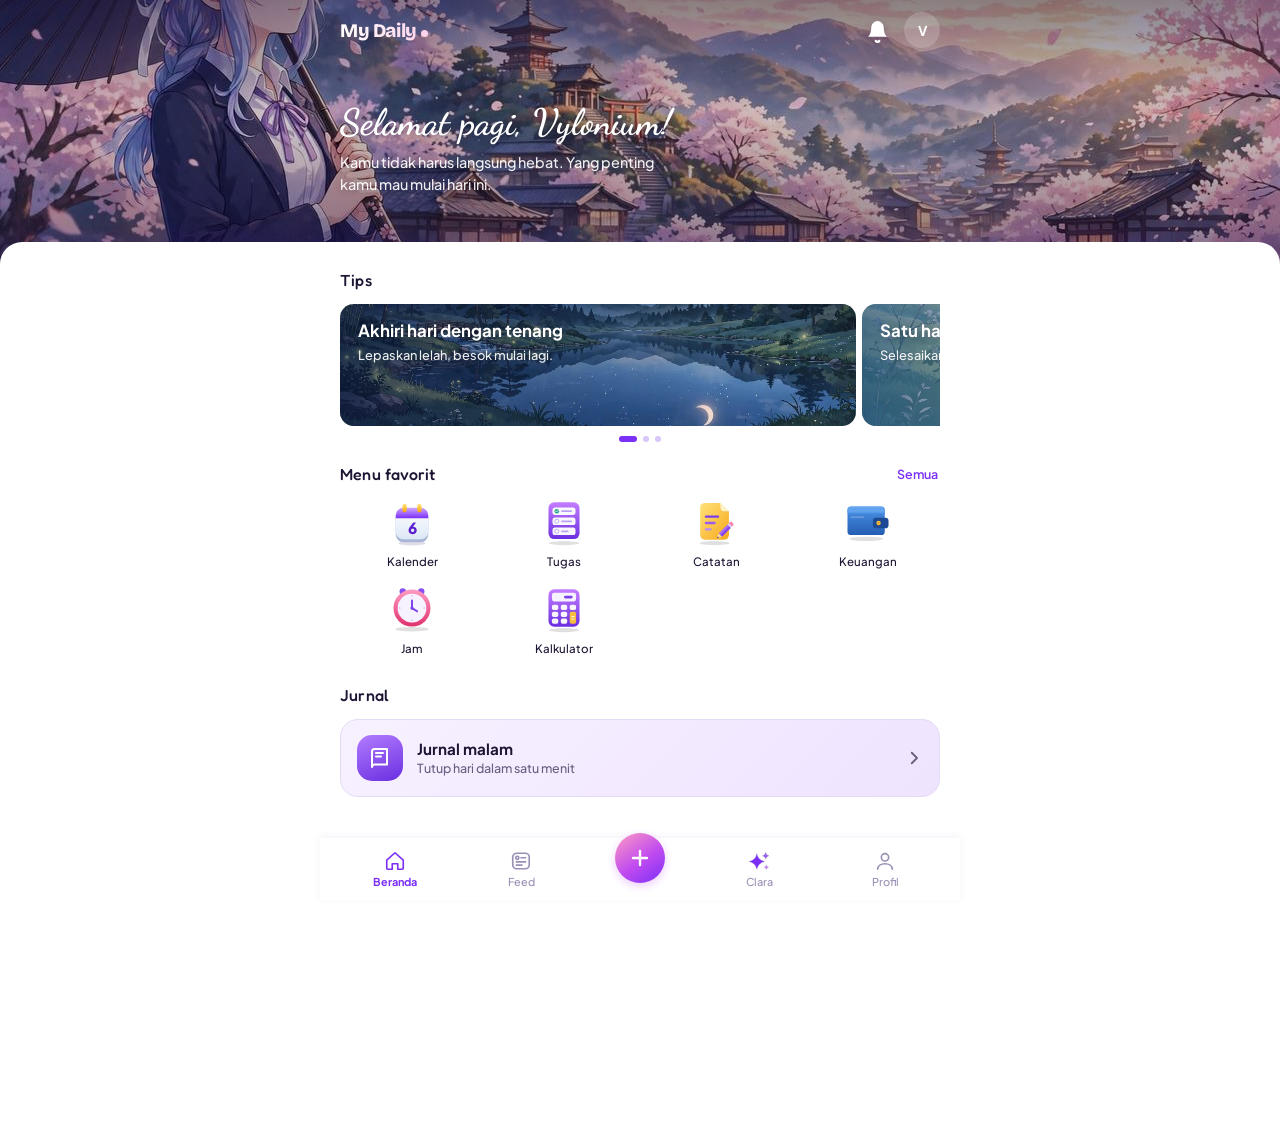
==== commit c1938735: "fix(navigasi): perpindahan antar-halaman memakai pushState (bukan replaceState) agar tombol back kem" ====
--- a/index.html
+++ b/index.html
@@ -992,7 +992,7 @@
 <script>!function(){var r=document.documentElement,b=document.getElementById("pfRowTema"),v=document.getElementById("pfTemaV"),pg=document.getElementById("tema"),m=document.querySelector('meta[name="theme-color"]'),o=pg.querySelectorAll(".tm-opt");function g(){try{return"gelap"===localStorage.getItem("tema")?"gelap":"terang"}catch(e){return"terang"}}function u(t){o.forEach(function(e){var n=e.getAttribute("data-t")===t;e.classList.toggle("on",n),e.setAttribute("aria-checked",n?"true":"false")}),v&&(v.textContent="gelap"===t?"Gelap":"Terang")}function a(t){"gelap"===t?r.setAttribute("data-theme","dark"):r.removeAttribute("data-theme");try{localStorage.setItem("tema",t)}catch(e){}m&&m.setAttribute("content","gelap"===t?"#2A1560":"#6A2BDB"),u(t)}function x(){pg.classList.remove("open"),pg.setAttribute("aria-hidden","true")}a(g()),b.addEventListener("click",function(){u(g()),pg.classList.add("open"),pg.setAttribute("aria-hidden","false"),pg.scrollTop=0}),document.getElementById("temaBack").addEventListener("click",x),o.forEach(function(e){e.addEventListener("click",function(){a(e.getAttribute("data-t"))})}),document.addEventListener("keydown",function(e){"Escape"===e.key&&pg.classList.contains("open")&&(x(),e.stopImmediatePropagation())},!0)}();</script>
 <script>!function(){var pg=document.getElementById("simpan"),L=document.getElementById("spList"),C=[["tugas","Tugas"],["catatan","Catatan"],["agenda","Agenda"],["keuangan","Keuangan"],["feed","Feed"],["chat","Chat"],["jam_alarm","Alarm"]];function sz(n){return n<1024?n+" B":n<1048576?(n/1024).toFixed(1).replace(".",",")+" KB":(n/1048576).toFixed(2).replace(".",",")+" MB"}function by(v){try{return new Blob([v]).size}catch(e){return v.length}}function cnt(v){try{var j=JSON.parse(v);return Array.isArray(j)?j.length:j&&"object"==typeof j?Object.keys(j).length:1}catch(e){return 1}}function R(){var tot=0,cat=0,rows="";try{for(var i=0;i<localStorage.length;i++){var k=localStorage.key(i);tot+=by(k)+by(localStorage.getItem(k)||"")}}catch(e){}C.forEach(function(c){var v=null;try{v=localStorage.getItem(c[0])}catch(e){}var b=v?by(c[0])+by(v):0,n=v?cnt(v):0;cat+=b;rows+='<div class="sp-row"><span class="sp-n">'+c[1]+"<small>"+n+" item</small></span><span class=\"sp-sz\">"+sz(b)+'</span><button class="sp-del" type="button" data-k="'+c[0]+'" data-l="'+c[1]+'"'+(b?"":" disabled")+">Hapus</button></div>"});rows+='<div class="sp-row"><span class="sp-n">Profil dan pengaturan<small>Tidak bisa dihapus di sini</small></span><span class="sp-sz">'+sz(Math.max(0,tot-cat))+"</span></div>";L.innerHTML=rows,document.getElementById("spTot").textContent=sz(tot),document.getElementById("spBar").style.width=Math.min(100,Math.max(1,tot/5242880*100))+"%"}function x(){pg.classList.remove("open"),pg.setAttribute("aria-hidden","true")}document.getElementById("pfRowSimpan").addEventListener("click",function(){R(),pg.classList.add("open"),pg.setAttribute("aria-hidden","false"),pg.scrollTop=0}),document.getElementById("simpanBack").addEventListener("click",x),L.addEventListener("click",function(e){var b=e.target.closest(".sp-del");if(b){var k=b.getAttribute("data-k");window.sheet("",[{l:"Hapus "+b.getAttribute("data-l"),i:"del",d:1,f:function(){try{localStorage.removeItem(k)}catch(e){}location.reload()}}])}}),document.addEventListener("keydown",function(e){"Escape"!==e.key||!pg.classList.contains("open")||!document.getElementById("as").hidden||(x(),e.stopImmediatePropagation())},!0)}();</script>
 <script>!function(){var pg=document.getElementById("tentang");function x(){pg.classList.remove("open"),pg.setAttribute("aria-hidden","true")}document.getElementById("pfRowTentang").addEventListener("click",function(){pg.classList.add("open"),pg.setAttribute("aria-hidden","false"),pg.scrollTop=0}),document.getElementById("tentangBack").addEventListener("click",x),function(){var l=document.getElementById("lisensi");function c(){l.classList.remove("open"),l.setAttribute("aria-hidden","true")}document.getElementById("ttLisensi").addEventListener("click",function(){l.classList.add("open"),l.setAttribute("aria-hidden","false"),l.scrollTop=0}),document.getElementById("lisensiBack").addEventListener("click",c),document.addEventListener("keydown",function(e){"Escape"===e.key&&l.classList.contains("open")&&(c(),e.stopImmediatePropagation())},!0)}(),document.addEventListener("keydown",function(e){"Escape"===e.key&&pg.classList.contains("open")&&(x(),e.stopImmediatePropagation())},!0)}();</script>
-<script>!function(){var e=document.getElementById("as"),t=document.getElementById("asb");function n(){e.hidden=!0,t.innerHTML=""}var a=document.getElementById("pmw"),i=document.getElementById("pm");function o(){a.hidden=!0,i.innerHTML="",i.style.top="",i.style.right="",i.style.left=""}window.popMenu=function(e,t){i.innerHTML="",t.forEach(function(e){var t=document.createElement("button");t.type="button",t.className="pmi"+(e.d?" del":""),t.innerHTML="<span>"+e.l+"</span>",t.addEventListener("click",function(){o(),e.f()}),i.appendChild(t)}),a.hidden=!1;var n=e.getBoundingClientRect(),r=i.offsetHeight,d=n.bottom+4;d+r>window.innerHeight-12&&(d=Math.max(12,n.top-r-4)),i.style.top=d+"px",i.style.right=Math.max(12,window.innerWidth-n.right)+"px"},window.sortMenu=function(e,t,n){i.innerHTML='<div class="pmt">Urutkan</div>',e.forEach(function(e){var a=document.createElement("button");a.type="button",a.className="pmi"+(e[0]===t?" on":""),a.innerHTML="<span>"+e[1]+'</span><svg viewBox="0 0 24 24" aria-hidden="true"><path d="M5 12.5l4.5 4.5L19 7.5"/></svg>',a.addEventListener("click",function(){o(),n(e[0])}),i.appendChild(a)}),a.hidden=!1},a.addEventListener("click",function(e){e.target===a&&o()}),document.addEventListener("keydown",function(e){"Escape"!==e.key||a.hidden||(o(),e.stopImmediatePropagation())},!0),window.PIN='<svg class="pinm" viewBox="0 0 24 24" aria-hidden="true"><path d="M12 16v6M8 3h8l-1.500 6.500L18 13H6l3.500-3.500z"/></svg>',window.sheet=function(a,i){var o={pin:'<path d="M12 16v6M8 3h8l-1.500 6.500L18 13H6l3.500-3.500z"/>',edit:'<path d="M4 20h4L19 9l-4-4L4 16z"/><path d="M13.5 6.5l4 4"/>',done:'<path d="M5 12.5l4.5 4.5L19 7.5"/>',undo:'<path d="M9 7L4 12l5 5"/><path d="M4 12h10a6 6 0 0 1 0 8h-3"/>',del:'<path d="M4 7h16M10 11v6M14 11v6M6 7l1 12a2 2 0 0 0 2 2h6a2 2 0 0 0 2-2l1-12M9 7V4h6v3"/>',close:'<path d="M6 6l12 12M18 6L6 18"/>',sun:'<circle cx="12" cy="12" r="4"/><path d="M12 2v2M12 20v2M4.9 4.9l1.4 1.4M17.7 17.7l1.4 1.4M2 12h2M20 12h2M4.9 19.1l1.4-1.4M17.7 6.3l1.4-1.4"/>',moon:'<path d="M20 14.5A8 8 0 019.5 4 8 8 0 1020 14.5z"/>'};t.innerHTML="",i.concat([{l:"Tutup",i:"close",c:1,f:function(){}}]).forEach(function(e){var a=document.createElement("button");a.type="button",a.className="asa"+(e.d?" del":"")+(e.c?" cn":"")+(e.on?" on":""),a.setAttribute("aria-label",e.l),a.innerHTML='<span class="ai"><svg viewBox="0 0 24 24" aria-hidden="true">'+o[e.i]+"</svg></span><span>"+e.l+"</span>",a.addEventListener("click",function(){n(),e.f()}),t.appendChild(a)}),e.hidden=!1},e.addEventListener("click",function(t){t.target===e&&n()}),document.addEventListener("keydown",function(t){"Escape"!==t.key||e.hidden||(n(),t.stopImmediatePropagation())},!0),window.lp=function(e,t,n){var a=0,i=!1,o=0,r=0;function d(){clearTimeout(a)}e.addEventListener("pointerdown",function(e){var c=e.target.closest(t);c&&!e.target.closest("[data-nolp]")&&(i=!1,o=e.clientX,r=e.clientY,d(),a=setTimeout(function(){i=!0;try{navigator.vibrate&&navigator.vibrate(15)}catch(e){}n(c)},500))}),e.addEventListener("pointermove",function(e){(Math.abs(e.clientX-o)>8||Math.abs(e.clientY-r)>8)&&d()}),["pointerup","pointercancel","pointerleave"].forEach(function(t){e.addEventListener(t,d)}),e.addEventListener("contextmenu",function(e){e.target.closest&&e.target.closest("[data-nolp]")||e.preventDefault()}),e.addEventListener("click",function(e){i&&(e.stopPropagation(),e.preventDefault(),i=!1)},!0)}}(),function(){var e=document.querySelector(".bar"),t=document.querySelector(".hero");function n(){e.style.setProperty("--hh",t.offsetHeight+"px"),e.style.setProperty("--hw",t.offsetWidth+"px")}n(),window.addEventListener("resize",n),window.addEventListener("load",n),window.addEventListener("scroll",function(){e.classList.toggle("on",window.scrollY>6)},{passive:!0})}(),document.querySelectorAll(".nb").forEach(function(e){e.addEventListener("click",function(){document.querySelectorAll(".nb").forEach(function(e){e.classList.remove("on")}),e.classList.add("on")})}),window.PROFIL=function(){var e={nama:"Vylonium",handle:"vylonium.vy",bio:"",foto:""};try{var t=JSON.parse(localStorage.getItem("profil"));t&&"object"==typeof t&&("string"==typeof t.nama&&t.nama.trim()&&(e.nama=t.nama.trim().slice(0,20)),"string"==typeof t.handle&&t.handle&&(e.handle=t.handle.slice(0,20)),"string"==typeof t.bio&&(e.bio=t.bio.slice(0,80)),"string"==typeof t.foto&&/^data:image\//.test(t.foto)&&(e.foto=t.foto))}catch(e){}return e.ini=function(){return(e.nama.trim().charAt(0)||"V").toUpperCase()},e.save=function(){try{return localStorage.setItem("profil",JSON.stringify({nama:e.nama,handle:e.handle,bio:e.bio,foto:e.foto})),!0}catch(e){return!1}},e.av=function(t,n,a){var i=void 0===n?e.foto:n;i?(t.textContent="",t.style.backgroundImage='url("'+i+'")',t.style.backgroundSize="cover",t.style.backgroundPosition="center"):(t.textContent=a||e.ini(),t.style.backgroundImage="")},e}(),function(){function e(){var e=(new Date).getHours(),t=e<11?"Selamat pagi":e<15?"Selamat siang":e<18?"Selamat sore":"Selamat malam";document.getElementById("greet").textContent=t+", "+PROFIL.nama+"!"}function t(){document.querySelectorAll("[data-pav]").forEach(function(e){PROFIL.av(e)}),document.querySelectorAll("[data-pn]").forEach(function(e){e.textContent=PROFIL.nama})}window.applyProfil=function(){e(),t(),document.dispatchEvent(new Event("profil"))},e(),t(),document.getElementById("dnum").textContent=(new Date).getDate()}(),function(){if(!window.matchMedia("(prefers-reduced-motion:reduce)").matches){document.querySelector(".in");var e=document.querySelector(".sun"),t=document.querySelector(".sheet"),n=!1;window.addEventListener("scroll",function(){n||(n=!0,requestAnimationFrame(a))},{passive:!0})}function a(){var a=Math.max(0,window.scrollY);e.style.transform="translateY("+.15*-a+"px)";var i=Math.max(0,Math.min(22,t.getBoundingClientRect().top));t.style.borderRadius=i+"px "+i+"px 0 0",n=!1}}(),function(){var e=["Tidak apa-apa kalau hari ini terasa berat. Selesaikan satu hal kecil, dan kamu sudah menang.","Kamu tidak harus langsung hebat. Yang penting kamu mau mulai hari ini.","Jangan bandingkan bab satumu dengan bab dua puluh orang lain. Fokus pada langkahmu sendiri.","Pelan tidak apa-apa, asal tidak berhenti. Setiap hari yang kamu jalani membawamu lebih dekat.","Hari ini adalah halaman baru. Tulis sesuatu yang membuatmu bangga nanti malam.","Konsisten itu mengalahkan semangat sesaat. Lakukan sedikit, tapi lakukan setiap hari."],t=document.getElementById("quote"),n=Math.floor(Math.random()*e.length);try{n===+localStorage.getItem("qi")&&(n=(n+1)%e.length),localStorage.setItem("qi",n)}catch(e){}t.textContent=e[n]}(),function(){var e=[["s1","Mulai harimu dengan rapi","Susun tugas yang penting dulu."],["s2","Jaga kebiasaan baikmu","Sedikit tiap hari, hasilnya terasa."],["s3","Catat hal yang kamu syukuri","Tutup hari dengan hati tenang."],["s4","Jangan lupa minum air","Segelas air di pagi hari bikin tubuh lebih segar."],["s5","Istirahat sejenak","Rehat 5 menit setiap satu jam fokus."],["s6","Bergerak sedikit","Jalan kaki 10 menit bantu pikiran lebih jernih."],["s7","Tidur yang cukup","Tidur 7–8 jam bantu kamu fokus besok."],["s8","Satu hal dulu","Selesaikan satu tugas sebelum pindah ke yang lain."],["s9","Nikmati hari ini","Langkah kecil tetap berarti."],["s10","Tenangkan pikiran","Tarik napas dalam sebelum mulai."],["s11","Akhiri hari dengan tenang","Lepaskan lelah, besok mulai lagi."],["s12","Hirup udara segar","Keluar sebentar, lihat langit dan tarik napas."]],t=document.getElementById("track");if(t){for(var n=e.length-1;n>0;n--){var a=Math.floor(Math.random()*(n+1)),i=e[n];e[n]=e[a],e[a]=i}try{var o=localStorage.getItem("bn");e[0][0]===o&&e.push(e.shift()),localStorage.setItem("bn",e[0][0])}catch(e){}t.innerHTML="",e.slice(0,3).forEach(function(e){var n=document.createElement("div"),a=document.createElement("h3"),i=document.createElement("p");n.className="slide "+e[0],a.textContent=e[1],i.textContent=e[2],n.appendChild(a),n.appendChild(i),t.appendChild(n)})}}(),function(){for(var e=document.getElementById("track"),t=e.children,n=document.getElementById("dots"),a=t.length,i=0,o=!1,r=0;r<a;r++)n.appendChild(document.createElement("i"));function d(){var o=t[0].offsetWidth+6;i=Math.min(a-1,Math.round(e.scrollLeft/o));for(var r=0;r<a;r++)n.children[r].className=r===i?"on":""}e.addEventListener("scroll",d,{passive:!0}),e.addEventListener("touchstart",function(){o=!0},{passive:!0}),e.addEventListener("touchend",function(){setTimeout(function(){o=!1},3e3)},{passive:!0}),d(),window.matchMedia("(prefers-reduced-motion:reduce)").matches||setInterval(function(){if(!o){var n=(i+1)%a;e.scrollTo({left:0===n?0:t[n].offsetLeft-e.offsetLeft,behavior:"smooth"})}},4e3)}(),function(){var e=["Januari","Februari","Maret","April","Mei","Juni","Juli","Agustus","September","Oktober","November","Desember"],t=["Minggu","Senin","Selasa","Rabu","Kamis","Jumat","Sabtu"],n={"2026-01-01":"Tahun Baru 2026 Masehi","2026-01-16":"Isra Mikraj Nabi Muhammad SAW","2026-02-16":"Cuti Bersama Tahun Baru Imlek","2026-02-17":"Tahun Baru Imlek 2577 Kongzili","2026-03-18":"Cuti Bersama Hari Suci Nyepi","2026-03-19":"Hari Suci Nyepi (Tahun Baru Saka 1948)","2026-03-20":"Cuti Bersama Idulfitri","2026-03-21":"Hari Raya Idulfitri 1447 H","2026-03-22":"Hari Raya Idulfitri 1447 H","2026-03-23":"Cuti Bersama Idulfitri","2026-03-24":"Cuti Bersama Idulfitri","2026-04-03":"Wafat Yesus Kristus","2026-04-05":"Kebangkitan Yesus Kristus (Paskah)","2026-05-01":"Hari Buruh Internasional","2026-05-14":"Kenaikan Yesus Kristus","2026-05-15":"Cuti Bersama Kenaikan Yesus Kristus","2026-05-27":"Hari Raya Iduladha 1447 H","2026-05-28":"Cuti Bersama Iduladha","2026-05-31":"Hari Raya Waisak 2570 BE","2026-06-01":"Hari Lahir Pancasila","2026-06-16":"Tahun Baru Islam 1448 H","2026-08-17":"Proklamasi Kemerdekaan","2026-08-25":"Maulid Nabi Muhammad SAW","2026-12-24":"Cuti Bersama Natal","2026-12-25":"Kelahiran Yesus Kristus (Natal)","2027-01-01":"Tahun Baru 2027 Masehi","2027-01-05":"Isra Mikraj Nabi Muhammad SAW","2027-02-05":"Cuti Bersama Tahun Baru Imlek","2027-02-06":"Tahun Baru Imlek 2578 Kongzili","2027-03-08":"Hari Suci Nyepi (Tahun Baru Saka 1949)","2027-03-09":"Cuti Bersama Idulfitri","2027-03-10":"Hari Raya Idulfitri 1448 H","2027-03-11":"Hari Raya Idulfitri 1448 H","2027-03-12":"Cuti Bersama Idulfitri","2027-03-15":"Cuti Bersama Idulfitri","2027-03-25":"Cuti Bersama Wafat Yesus Kristus","2027-03-26":"Wafat Yesus Kristus","2027-03-28":"Kebangkitan Yesus Kristus (Paskah)","2027-05-01":"Hari Buruh Internasional","2027-05-06":"Kenaikan Yesus Kristus","2027-05-17":"Hari Raya Iduladha 1448 H","2027-05-18":"Cuti Bersama Iduladha","2027-05-19":"Cuti Bersama Waisak","2027-05-20":"Hari Raya Waisak 2571 BE","2027-06-01":"Hari Lahir Pancasila","2027-06-06":"Tahun Baru Islam 1449 H","2027-08-15":"Maulid Nabi Muhammad SAW","2027-08-17":"Proklamasi Kemerdekaan","2027-12-24":"Cuti Bersama Natal","2027-12-25":"Kelahiran Yesus Kristus (Natal)","2027-12-26":"Isra Mikraj Nabi Muhammad SAW"};function a(e){var t=e.getMonth()+1,n=e.getDate();return e.getFullYear()+"-"+(t<10?"0":"")+t+"-"+(n<10?"0":"")+n}var i=document.getElementById("cal"),o=document.getElementById("calGrid"),r=document.getElementById("calTitle"),d=document.getElementById("calSel"),c=document.getElementById("calHol"),l={};try{l=JSON.parse(localStorage.getItem("agenda"))||{}}catch(e){l={}}function s(){try{localStorage.setItem("agenda",JSON.stringify(l))}catch(e){}}var u=document.getElementById("calTl"),m=document.getElementById("calEmpty"),f=new Date,p=new Date(f.getFullYear(),f.getMonth(),f.getDate()),h=new Date(p.getFullYear(),p.getMonth(),1),v=p;function g(e,t){return e.getFullYear()===t.getFullYear()&&e.getMonth()===t.getMonth()&&e.getDate()===t.getDate()}function y(){r.textContent=e[h.getMonth()]+" "+h.getFullYear();for(var i=(h.getDay()+6)%7,s=new Date(h.getFullYear(),h.getMonth()+1,0).getDate(),f=Math.ceil((i+s)/7),y="",E=0;E<7*f;E++){var k=new Date(h.getFullYear(),h.getMonth(),1-i+E);y+='<button type="button" class="day'+(k.getMonth()!==h.getMonth()?" out":"")+(g(k,p)?" today":"")+(g(k,v)?" sel":"")+(0===k.getDay()||n[a(k)]?" red":"")+'" data-t="'+k.getTime()+'">'+k.getDate()+"</button>"}o.innerHTML=y,d.textContent=t[v.getDay()]+", "+v.getDate()+" "+e[v.getMonth()]+" "+v.getFullYear();var b=n[a(v)];if(c.hidden=!b,c.textContent="",b){var L=b.match(/^(.*?)\s*\((.*)\)$/);if(L){c.appendChild(document.createTextNode(L[1]));var w=document.createElement("span");w.className="hs",w.textContent=L[2],c.appendChild(w)}else c.textContent=b}Array.prototype.slice.call(u.querySelectorAll(".ev")).forEach(function(e){e.remove()});var C=l[a(v)]||[];C.forEach(function(e,t){var n=document.createElement("div");n.className="tl-i ev";var a="string"==typeof e?{t:e}:e,i=document.createElement("span"),o=document.createElement("div");if(o.className="et",o.textContent=a.t,i.appendChild(o),a.j){var r=document.createElement("div");r.className="em",r.textContent=a.j+(a.s?" – "+a.s:""),i.appendChild(r)}if(a.c){var d=document.createElement("div");d.className="en",d.textContent=a.c,i.appendChild(d)}n.appendChild(i);var c=document.createElement("button");c.type="button",c.className="evx",c.setAttribute("aria-label","Hapus agenda"),c.textContent="×",c.dataset.j=t,n.appendChild(c),u.appendChild(n)}),m.hidden=!(!b&&!C.length)}function E(e){h=new Date(h.getFullYear(),h.getMonth()+e,1),y()}function k(){i.classList.remove("open"),i.setAttribute("aria-hidden","true"),document.body.style.overflow=""}o.addEventListener("click",function(e){var t=e.target.closest(".day");t&&(v=new Date(+t.dataset.t),h=new Date(v.getFullYear(),v.getMonth(),1),y())}),document.getElementById("calPrev").addEventListener("click",function(){E(-1)}),document.getElementById("calNext").addEventListener("click",function(){E(1)}),document.getElementById("calBack").addEventListener("click",k),document.getElementById("openCal").addEventListener("click",function(){i.classList.add("open"),i.setAttribute("aria-hidden","false"),document.body.style.overflow="hidden"});var b=document.getElementById("addAg"),L=document.getElementById("agForm"),w=document.getElementById("agModal"),C=document.getElementById("agInp"),B=document.getElementById("agDate"),x=document.getElementById("agJ"),M=document.getElementById("agS"),I=document.getElementById("agC");function S(){w.hidden=!0,C.value="",x.value="",M.value="",I.value=""}b.addEventListener("click",function(){B.textContent=d.textContent,w.hidden=!1,C.focus()}),document.addEventListener("keydown",function(e){"Escape"===e.key&&S()});var N=document.getElementById("tp"),T=document.getElementById("tpDial"),A=document.getElementById("tpQH"),D=document.getElementById("tpQM"),H=null,P=0,F=0,O="h",j=!1;function R(e){return(e<10?"0":"")+e}function q(e,t,n){var a=document.createElementNS("http://www.w3.org/2000/svg",e);for(var i in t)a.setAttribute(i,t[i]);return null!=n&&(a.textContent=n),a}function J(e,t){var n=t*Math.PI/180;return[120+e*Math.sin(n),120-e*Math.cos(n)]}function K(){for(A.textContent=R(P),D.textContent=R(F),A.className="tpq"+("h"===O?" on":""),D.className="tpq"+("m"===O?" on":"");T.firstChild;)T.removeChild(T.firstChild);T.appendChild(q("circle",{cx:120,cy:120,r:119,fill:"#fff",stroke:"#D4D4D4","stroke-width":1.5}));for(var e=0;e<60;e++){var t=e%5==0,n=J(t?104:108,6*e),a=J(112,6*e);T.appendChild(q("line",{x1:n[0],y1:n[1],x2:a[0],y2:a[1],stroke:t?"#111":"#C8C8C8","stroke-width":t?2:1,"stroke-linecap":"round"}))}T.appendChild(q("text",{x:120,y:148,"text-anchor":"middle","dominant-baseline":"central","font-size":10,"font-weight":800,"font-family":"Bricolage Grotesque,Plus Jakarta Sans,sans-serif",fill:"#111","letter-spacing":"-0.2"},"My Daily"));var i,o,r="h"===O?P:F;"h"===O?(i=P%12*30,o=P>=1&&P<=12?90:60):(i=6*F,o=90);var d=J(o,i);function c(e,t,n,a){if(e!==r){var i=J(t,30*n);T.appendChild(q("text",{x:i[0],y:i[1],"text-anchor":"middle","dominant-baseline":"central","font-size":a,"font-weight":500,"font-family":"Plus Jakarta Sans,sans-serif",fill:"#111"},"h"===O&&90===t?String(e):R(e)))}}T.appendChild(q("line",{x1:120,y1:120,x2:d[0],y2:d[1],stroke:"#111","stroke-width":2})),T.appendChild(q("circle",{cx:120,cy:120,r:5,fill:"#111"})),T.appendChild(q("circle",{cx:120,cy:120,r:2,fill:"#fff"})),T.appendChild(q("circle",{cx:d[0],cy:d[1],r:18,fill:"#111"}));for(var l=0;l<12;l++)"h"===O?(c(0===l?12:l,90,l,15),c(0===l?0:12+l,60,l,12)):c(5*l,90,l,15);T.appendChild(q("text",{x:d[0],y:d[1],"text-anchor":"middle","dominant-baseline":"central","font-size":"h"===O&&60===o?12:15,"font-weight":700,"font-family":"Plus Jakarta Sans,sans-serif",fill:"#fff"},R(r)))}function z(e){var t=T.getBoundingClientRect(),n=(e.clientX-t.left)/t.width*240-120,a=(e.clientY-t.top)/t.height*240-120,i=(180*Math.atan2(n,-a)/Math.PI+360)%360,o=Math.sqrt(n*n+a*a);if("h"===O){var r=Math.round(i/30)%12;P=o<75?0===r?0:12+r:0===r?12:r}else F=Math.round(i/6)%60;K()}function Y(e){H=e,document.getElementById("tpT").textContent=e===x?"Jam mulai":"Jam selesai";var t=e.value.split(":");P=t[0]?+t[0]:(new Date).getHours(),F=t[1]?+t[1]:0,O="h",K(),N.hidden=!1}T.addEventListener("pointerdown",function(e){j=!0;try{T.setPointerCapture(e.pointerId)}catch(e){}z(e)}),T.addEventListener("pointermove",function(e){j&&z(e)}),T.addEventListener("pointerup",function(){j&&(j=!1,"h"===O&&(O="m",K()))}),T.addEventListener("pointercancel",function(){j=!1}),A.addEventListener("click",function(){O="h",K()}),D.addEventListener("click",function(){O="m",K()}),x.addEventListener("click",function(){Y(x)}),M.addEventListener("click",function(){Y(M)}),document.getElementById("tpOk").addEventListener("click",function(){H.value=R(P)+":"+R(F),N.hidden=!0}),document.getElementById("tpClr").addEventListener("click",function(){H.value="",N.hidden=!0}),N.addEventListener("click",function(e){e.target===N&&(N.hidden=!0)}),document.addEventListener("keydown",function(e){"Escape"===e.key&&(N.hidden=!0)}),document.getElementById("agNo").addEventListener("click",S),L.addEventListener("submit",function(e){e.preventDefault();var t=C.value.trim();if(t){var n={t:t};x.value&&(n.j=x.value),M.value&&(n.s=M.value);var i=I.value.trim();i&&(n.c=i);var o=a(v),r=l[o]=l[o]||[];r.push(n),r.sort(function(e,t){var n="object"==typeof e&&e.j||"99:99",a="object"==typeof t&&t.j||"99:99";return n<a?-1:n>a?1:0}),s(),S(),y()}else C.focus()}),u.addEventListener("click",function(e){var t=e.target.closest(".evx");if(t){var n=a(v),i=l[n]||[];i.splice(+t.dataset.j,1),i.length||delete l[n],s(),y()}}),o.addEventListener("click",S),document.getElementById("calPrev").addEventListener("click",S),document.getElementById("calNext").addEventListener("click",S),document.addEventListener("keydown",function(e){"Escape"===e.key&&k()}),y()}(),function(){var e=document.getElementById("task"),t=document.getElementById("tList"),n=document.getElementById("tEmpty"),a=document.getElementById("tTabs"),i=document.getElementById("tModal"),o=document.getElementById("tForm"),r=document.getElementById("tInp"),d=document.getElementById("tNote"),c=document.getElementById("tPri"),l=document.getElementById("tDue"),s=document.getElementById("tToast"),u=document.getElementById("tMsg"),m=document.getElementById("tMt"),f=document.getElementById("tQd"),p=document.getElementById("tDl"),h=document.getElementById("tDx"),v=document.getElementById("tCustom"),g=document.getElementById("tSave"),y=[];try{y=JSON.parse(localStorage.getItem("tugas"))||[]}catch(e){y=[]}Array.isArray(y)||(y=[]);var E="all",k="sedang",b=-1,L=null,w=0;function C(){return(Math.random().toString(36)+"000000").slice(2,8)}var B=!1;if(y.forEach(function(e){e.id||(e.id=C(),B=!0)}),B)try{localStorage.setItem("tugas",JSON.stringify(y))}catch(e){}var x={tinggi:"Tinggi",sedang:"Sedang",rendah:"Rendah"},M={tinggi:["#F1E8FF","#5B1FD0"],sedang:["#F1E8FF","#5B1FD0"],rendah:["#F1E8FF","#5B1FD0"]},I=["Jan","Feb","Mar","Apr","Mei","Jun","Jul","Agu","Sep","Okt","Nov","Des"],S=["Min","Sen","Sel","Rab","Kam","Jum","Sab"];function N(){try{localStorage.setItem("tugas",JSON.stringify(y))}catch(e){}}function T(){var e=new Date;return new Date(e.getFullYear(),e.getMonth(),e.getDate())}function A(e){var t=e.split("-");return new Date(+t[0],+t[1]-1,+t[2])}function D(e){return Math.round((A(e)-T())/864e5)}function H(){Array.prototype.forEach.call(c.children,function(e){e.className=e.dataset.p===k?"on":""})}function P(e){return e<10?"0"+e:""+e}function F(e){var t=T();return t.setDate(t.getDate()+e),t.getFullYear()+"-"+P(t.getMonth()+1)+"-"+P(t.getDate())}function O(){var e=l.value,t=!1;Array.prototype.forEach.call(f.querySelectorAll("button[data-d]"),function(n){var a=!!e&&e===F(+n.dataset.d);n.className=a?"on":"",a&&(t=!0)});var n=!!e&&!t;if(v.className="dp"+(n?" on":""),h.hidden=!n,n){var a=A(e);p.textContent=S[a.getDay()]+", "+a.getDate()+" "+I[a.getMonth()]}else p.textContent="Pilih tanggal"}function j(){g.disabled=!r.value.trim()}function R(e){u.textContent=e,s.hidden=!1,clearTimeout(w),w=setTimeout(function(){s.hidden=!0,L=null},4e3)}var q="baru";try{q=localStorage.getItem("urutT")||"baru"}catch(e){}var J="";document.getElementById("tSearch").addEventListener("input",function(){J=this.value.trim().toLowerCase(),z()});var K={tinggi:0,sedang:1,rendah:2};function z(){Array.prototype.forEach.call(a.children,function(e){e.className=e.dataset.f===E?"on":""}),t.innerHTML="",y.map(function(e,t){return t}).sort(function(e,t){return!!y[t].pin-!!y[e].pin||function(e,t){var n=y[e],a=y[t];if("lama"===q)return t-e;if("tenggat"===q){var i=n.u||"9999",o=a.u||"9999";return i<o?-1:i>o?1:e-t}return"prioritas"===q?(null!=K[n.p]?K[n.p]:1)-(null!=K[a.p]?K[a.p]:1)||e-t:"az"===q?(n.t||"").toLowerCase().localeCompare((a.t||"").toLowerCase()):e-t}(e,t)}).forEach(function(e){var n=y[e];if(!(l&&(n.t||"").toLowerCase().indexOf(l)<0&&(n.n||"").toLowerCase().indexOf(l)<0)&&("todo"!==E||!n.d)&&("done"!==E||n.d)){var a=document.createElement("div");a.className="tsk"+(n.d?" done":"")+(n.p?" p-"+n.p:""),a.dataset.i=e;var i=document.createElement("button");i.type="button",i.className="tsk-c",i.dataset.i=e,i.setAttribute("aria-label",n.d?"Tandai belum selesai":"Tandai selesai"),i.innerHTML='<svg viewBox="0 0 24 24" aria-hidden="true"><path d="M5 12.5l4.500 4.500L19 7.500"/></svg>',a.appendChild(i);var o=document.createElement("div");o.className="tsk-b",o.dataset.i=e,o.dataset.id=n.id||"";var r=document.createElement("div");if(r.className="tsk-t",r.textContent=n.t,o.appendChild(r),n.n){var d=document.createElement("div");d.className="tsk-n",d.textContent=n.n,o.appendChild(d)}var c=document.createElement("div");if(c.className="tsk-m",n.p&&x[n.p]){var l=document.createElement("span");l.className="tsk-p",l.textContent=x[n.p],l.style.background=M[n.p][0],l.style.color=M[n.p][1],c.appendChild(l)}if(n.u){var s=document.createElement("span");s.className="tsk-d"+(!n.d&&D(n.u)<0?" late":""),s.textContent=function(e){var t=D(e);if(0===t)return"Hari ini";if(1===t)return"Besok";if(t<0)return"Terlambat "+-t+" hari";var n=A(e);return S[n.getDay()]+", "+n.getDate()+" "+I[n.getMonth()]}(n.u),c.appendChild(s)}c.children.length&&o.appendChild(c),a.appendChild(o),n.pin&&a.insertAdjacentHTML("beforeend",window.PIN),t.appendChild(a)}}),n.hidden=t.children.length>0,document.getElementById("tEt").textContent=y.length?J?"Tugas tidak ditemukan":"Tidak ada tugas di sini":"Belum ada tugas",document.getElementById("tEs").textContent=y.length?J?"Coba kata kunci lain.":"Coba pilih tab lain untuk melihat tugasmu.":""}function Y(){e.classList.remove("open"),e.setAttribute("aria-hidden","true"),document.body.style.overflow="",s.hidden=!0;var t=document.getElementById("tSearch");t&&t.value&&(t.value="",J="",z())}function U(e){b=e;var t=e>=0?y[e]:null;r.value=t?t.t:"",d.value=t&&t.n?t.n:"",l.value=t&&t.u?t.u:"",k=t&&x[t.p]?t.p:"sedang",H(),O(),j(),m.textContent=t?"Edit tugas":"Tugas baru",i.dataset.eid=t&&t.id?t.id:"",i.hidden=!1,t||r.focus()}function _(){i.hidden=!0,i.dataset.eid="",b=-1,r.value="",d.value="",l.value="",k="sedang",H(),O(),j()}document.getElementById("tSort").addEventListener("click",function(){sortMenu([["baru","Terbaru"],["lama","Terlama"],["tenggat","Tenggat terdekat"],["prioritas","Prioritas"],["az","Judul A–Z"]],q,function(e){q=e;try{localStorage.setItem("urutT",e)}catch(e){}z()})}),document.getElementById("openTask").addEventListener("click",function(){z(),e.classList.add("open"),e.setAttribute("aria-hidden","false"),document.body.style.overflow="hidden"}),document.getElementById("taskBack").addEventListener("click",Y),document.getElementById("addTask").addEventListener("click",function(){U(-1)}),document.getElementById("tNo").addEventListener("click",_),a.addEventListener("click",function(e){var t=e.target.closest("button");t&&(E=t.dataset.f,z())}),c.addEventListener("click",function(e){var t=e.target.closest("button");t&&(k=t.dataset.p,H())}),r.addEventListener("input",j),l.addEventListener("change",O),l.addEventListener("input",O),h.addEventListener("click",function(){l.value="",O()}),f.addEventListener("click",function(e){var t=e.target.closest("button[data-d]");if(t){var n=F(+t.dataset.d);l.value=l.value===n?"":n,O()}}),t.addEventListener("click",function(e){var t=e.target.closest(".tsk-c"),n=e.target.closest(".evx"),a=e.target.closest(".tsk-b");if(t){var i=y[+t.dataset.i];i.d=!i.d,N(),z()}else n?(L=y.slice(),y.splice(+n.dataset.i,1),N(),z(),R("Tugas dihapus")):a&&U(+a.dataset.i)}),document.getElementById("tUndo").addEventListener("click",function(){L&&(y=L,L=null,N(),z()),s.hidden=!0}),o.addEventListener("submit",function(e){e.preventDefault();var t=r.value.trim();if(t){var n={t:t,n:d.value.trim(),p:k,d:b>=0&&!!y[b].d};l.value&&(n.u=l.value),b>=0&&y[b].pin&&(n.pin=!0),n.id=b>=0&&y[b].id?y[b].id:C(),b>=0?y[b]=n:y.unshift(n),N(),_(),z()}else r.focus()}),lp(t,".tsk",function(e){var t=+e.dataset.i,n=y[t];n&&sheet(n.t,[{l:"Edit",i:"edit",f:function(){U(t)}},{l:n.pin?"Lepas":"Pin",i:"pin",f:function(){n.pin=!n.pin,N(),z()}},{l:n.d?"Belum":"Selesai",i:n.d?"undo":"done",f:function(){n.d=!n.d,N(),z()}},{l:"Hapus",i:"del",d:1,f:function(){L=y.slice(),y.splice(t,1),N(),z(),R("Tugas dihapus")}}])}),document.addEventListener("keydown",function(t){"Escape"===t.key&&(i.hidden?e.classList.contains("open")&&Y():_())}),z()}(),function(){var e=document.getElementById("note"),t=document.getElementById("nList"),n=document.getElementById("nEmpty"),a=document.getElementById("nSearch"),i=document.getElementById("nModal"),o=document.getElementById("nForm"),r=document.getElementById("nInp"),d=document.getElementById("nBody"),c=document.getElementById("nSave"),l=document.getElementById("nMt"),s=document.getElementById("nToast"),u=document.getElementById("nMsg"),m=[];try{m=JSON.parse(localStorage.getItem("catatan"))||[]}catch(e){m=[]}Array.isArray(m)||(m=[]);var f="",p=-1,h=null,v=0;function g(){return(Math.random().toString(36)+"000000").slice(2,8)}var y=!1;if(m.forEach(function(e){e.id||(e.id=g(),y=!0)}),y)try{localStorage.setItem("catatan",JSON.stringify(m))}catch(e){}function E(){try{localStorage.setItem("catatan",JSON.stringify(m))}catch(e){}}function k(){c.disabled=!(r.value.trim()||d.innerText.trim())}window.addEventListener("md:notes",function(){try{var e=JSON.parse(localStorage.getItem("catatan"))||[];Array.isArray(e)&&(m=e,D())}catch(e){}});var b={B:1,STRONG:1,I:1,EM:1,U:1,S:1,STRIKE:1,H2:1,BLOCKQUOTE:1,UL:1,OL:1,LI:1,DIV:1,P:1,BR:1,SPAN:1};function L(e){Array.prototype.slice.call(e.childNodes).forEach(function(t){if(3!==t.nodeType)if(1===t.nodeType){var n=t.tagName;if("SCRIPT"!==n&&"STYLE"!==n)if(L(t),b[n]){for(var a="SPAN"===n?t.getAttribute("style"):null;t.attributes.length;)t.removeAttribute(t.attributes[0].name);if(a){var i=a.match(/background-color:\s*(#[0-9a-f]{3,8}|rgba?\([\d\s,.]+\))/i);i&&t.setAttribute("style","background-color:"+i[1])}}else{for(;t.firstChild;)e.insertBefore(t.firstChild,t);e.removeChild(t)}else e.removeChild(t)}else e.removeChild(t)})}function w(e){var t=(new DOMParser).parseFromString("<body>"+e,"text/html").body;return L(t),t.innerHTML}d.addEventListener("paste",function(e){e.preventDefault();var t=(e.clipboardData||window.clipboardData).getData("text/plain");document.execCommand("insertText",!1,t)});var C=document.getElementById("etb");function B(e){var t=getSelection(),n=t&&t.anchorNode;return n&&3===n.nodeType&&(n=n.parentNode),n&&d.contains(n)?n.closest(e):null}function x(){var e="";try{e=document.queryCommandValue("hiliteColor")||document.queryCommandValue("backColor")||""}catch(e){}return/255,\s*229,\s*143/.test(e)}function M(e,t){d.focus();try{document.execCommand(e,!1,null==t?null:t)}catch(e){}}function I(){if(!i.hidden){var e=getSelection();if(e&&e.anchorNode&&d.contains(e.anchorNode)){var t={b:"bold",i:"italic",u:"underline",s:"strikeThrough",ul:"insertUnorderedList",ol:"insertOrderedList"};Array.prototype.forEach.call(C.querySelectorAll("button"),function(e){var n=e.dataset.k,a=!1;try{t[n]?a=document.queryCommandState(t[n]):"h"===n?a=!!B("h2"):"q"===n?a=!!B("blockquote"):"hl"===n&&(a=x())}catch(e){}e.classList.toggle("on",!!a)})}}}if(document.addEventListener("selectionchange",I),C.addEventListener("mousedown",function(e){e.target.closest("button")&&e.preventDefault()}),C.addEventListener("click",function(e){var t=e.target.closest("button");if(t){var n=t.dataset.k;if("b"===n)M("bold");else if("i"===n)M("italic");else if("u"===n)M("underline");else if("s"===n)M("strikeThrough");else if("ul"===n)M("insertUnorderedList");else if("ol"===n)M("insertOrderedList");else if("un"===n)M("undo");else if("re"===n)M("redo");else if("cl"===n)M("removeFormat"),(B("h2")||B("blockquote"))&&M("formatBlock","<div>");else if("h"===n)M("formatBlock",B("h2")?"<div>":"<h2>");else if("q"===n)M("formatBlock",B("blockquote")?"<div>":"<blockquote>");else if("hl"===n){var a=x();document.execCommand("styleWithCSS",!1,!0),M("hiliteColor",a?"transparent":"#FFE58F"),document.execCommand("styleWithCSS",!1,!1)}k(),I()}}),window.visualViewport){var S=window.visualViewport,N=function(){C.style.bottom=Math.max(0,window.innerHeight-S.height-S.offsetTop)+"px"};S.addEventListener("resize",N),S.addEventListener("scroll",N),N()}var T="baru";try{T=localStorage.getItem("urutN")||"baru"}catch(e){}function A(e){return(e.t||(e.b||"").split("\n")[0]||"").toLowerCase()}function D(){var e=f.trim().toLowerCase(),a=m.map(function(e,t){return{x:e,i:t}}).filter(function(t){return!e||(t.x.t||"").toLowerCase().indexOf(e)>-1||(t.x.b||"").toLowerCase().indexOf(e)>-1}).sort(function(e,t){return!!t.x.pin-!!e.x.pin||function(e,t){return"lama"===T?(e.m||0)-(t.m||0):"az"===T?A(e).localeCompare(A(t)):"za"===T?A(t).localeCompare(A(e)):(t.m||0)-(e.m||0)}(e.x,t.x)});t.innerHTML="",a.forEach(function(e){var n=e.x,a=document.createElement("button");a.type="button",a.className="nt"+(n.pin?" pn":""),a.dataset.i=e.i,a.dataset.id=n.id||"";var i=(n.b||"").split("\n"),o=n.t||i[0].trim().slice(0,70)||"Tanpa judul",r=document.createElement("div"),pv=String((n.t?n.b:i.slice(1).join(" "))||"").replace(/\s+/g," ").trim().slice(0,120);r.className="nt-t",r.textContent=o,a.appendChild(r);if(pv){var pe=document.createElement("div");pe.className="nt-p",pe.textContent=pv,a.appendChild(pe)}if(n.pin&&a.insertAdjacentHTML("beforeend",window.PIN),n.m){var d=document.createElement("div");d.className="nt-d";var c=new Date(n.m);var nw=new Date,dd=Math.round((new Date(nw.getFullYear(),nw.getMonth(),nw.getDate())-new Date(c.getFullYear(),c.getMonth(),c.getDate()))/864e5),hm=("0"+c.getHours()).slice(-2)+":"+("0"+c.getMinutes()).slice(-2);d.textContent=0===dd?"Hari ini · "+hm:1===dd?"Kemarin · "+hm:c.getDate()+" "+["Jan","Feb","Mar","Apr","Mei","Jun","Jul","Agu","Sep","Okt","Nov","Des"][c.getMonth()]+(c.getFullYear()!==nw.getFullYear()?" "+c.getFullYear():""),a.appendChild(d)}t.appendChild(a)}),n.hidden=a.length>0,document.getElementById("nEt").textContent=m.length?"Catatan tidak ditemukan":"Belum ada catatan",document.getElementById("nEs").textContent=m.length?"Coba kata kunci lain.":""}function H(){var t;e.classList.remove("open"),e.setAttribute("aria-hidden","true"),document.body.style.overflow="",s.hidden=!0,a.value="",f="",(t=document.querySelectorAll(".nb")).forEach(function(e){e.classList.remove("on")}),t[0]&&t[0].classList.add("on")}function P(e){p=e;var t=e>=0?m[e]:null;r.value=t&&t.t?t.t:"",function(e){d.innerHTML="",e&&(e.h?d.innerHTML=w(e.h):e.b&&e.b.split("\n").forEach(function(e){var t=document.createElement("div");e?t.textContent=e:t.appendChild(document.createElement("br")),d.appendChild(t)}))}(t),l.textContent=t?"Edit catatan":"Catatan baru",i.dataset.eid=t&&t.id?t.id:"",i.hidden=!1,k(),t||r.focus()}function F(){i.hidden=!0,i.dataset.eid="",p=-1,r.value="",d.innerHTML=""}document.getElementById("nSort").addEventListener("click",function(){sortMenu([["baru","Terbaru"],["lama","Terlama"],["az","Judul A–Z"],["za","Judul Z–A"]],T,function(e){T=e;try{localStorage.setItem("urutN",e)}catch(e){}D()})}),document.getElementById("openNote2").addEventListener("click",function(){D(),e.classList.add("open"),e.setAttribute("aria-hidden","false"),document.body.style.overflow="hidden"}),document.getElementById("noteBack").addEventListener("click",H),document.getElementById("addNote").addEventListener("click",function(){P(-1)}),document.getElementById("nNo").addEventListener("click",F),a.addEventListener("input",function(){f=a.value,D()}),r.addEventListener("input",k),d.addEventListener("input",function(){var e=d.innerHTML;"<br>"!==e&&"<div><br></div>"!==e||(d.innerHTML=""),k()}),t.addEventListener("click",function(e){var t=e.target.closest(".nt");t&&P(+t.dataset.i)}),lp(t,".nt",function(e){var t=+e.dataset.i,n=m[t];n&&sheet(n.t||"Catatan",[{l:"Edit",i:"edit",f:function(){P(t)}},{l:n.pin?"Lepas":"Pin",i:"pin",f:function(){n.pin=!n.pin,E(),D()}},{l:"Hapus",i:"del",d:1,f:function(){h=m.slice(),m.splice(t,1),E(),D(),u.textContent="Catatan dihapus",s.hidden=!1,clearTimeout(v),v=setTimeout(function(){s.hidden=!0,h=null},4e3)}}])}),document.getElementById("nUndo").addEventListener("click",function(){h&&(m=h,h=null,E(),D()),s.hidden=!0}),o.addEventListener("submit",function(e){e.preventDefault();var t=r.value.trim(),n=d.innerText.trim();if(t||n){var a=w(d.innerHTML),i={t:t,b:n,h:a,m:Date.now()};if(p>=0&&m[p].pin&&(i.pin=!0),i.id=p>=0&&m[p].id?m[p].id:g(),p>=0){var o=m[p];o.t===t&&o.b===n&&(o.h||"")===a&&(i.m=o.m||i.m),m[p]=i}else m.unshift(i);E(),F(),D()}else r.focus()}),document.addEventListener("keydown",function(t){"Escape"===t.key&&(i.hidden?e.classList.contains("open")&&H():F())}),D()}(),function(){var e=document.getElementById("feed"),t=document.getElementById("fList"),n=document.getElementById("fEmpty"),a=document.getElementById("fToast"),i=document.getElementById("fMsg"),o=[];try{o=JSON.parse(localStorage.getItem("feed"))||[]}catch(e){o=[]}Array.isArray(o)||(o=[]);var r=null,d=0,c={},l={},s="",u="semua",m="",f=["Jan","Feb","Mar","Apr","Mei","Jun","Jul","Agu","Sep","Okt","Nov","Des"];function p(){return(Math.random().toString(36)+"000000").slice(2,8)}function h(e){return e<10?"0"+e:""+e}function v(){try{return localStorage.setItem("feed",JSON.stringify(o)),!0}catch(e){return!1}}var g=!1;function y(e){var t=new Date(e),n=new Date,a=new Date(n.getFullYear(),n.getMonth(),n.getDate()),i=new Date(t.getFullYear(),t.getMonth(),t.getDate()),o=Math.round((a-i)/864e5),r=h(t.getHours())+":"+h(t.getMinutes());return 0===o?"Hari ini · "+r:1===o?"Kemarin · "+r:t.getDate()+" "+f[t.getMonth()]+(t.getFullYear()!==n.getFullYear()?" "+t.getFullYear():"")+" · "+r}function E(e,t,n,a,i,o){var r=document.createElement("button");return r.type="button",r.className="fa"+(n?" on":"")+("save"===e?" sv":""),r.dataset.a=e,r.dataset.i=t,r.setAttribute("aria-label",a),r.innerHTML=i+(o||""),r}function k(){Array.prototype.forEach.call(t.querySelectorAll(".fci-in"),function(e){var t=e.closest(".fp");t&&(l[t.dataset.id]=e.value)});var e=document.activeElement;if(e&&e.classList&&e.classList.contains("fci-in")){var a=e.closest(".fp");a&&(s=a.dataset.id)}t.innerHTML="";var i=function(e){return(e.l?1:0)+(e.c||[]).length+(e.sh||0)},r=o.map(function(e,t){return t}).filter(function(e){return"simpan"!==u||o[e].s}).filter(function(e){return!m||String(o[e].t||"").toLowerCase().indexOf(m)>-1}).sort(function(e,t){var n=o[e],a=o[t],r=(a.m||0)-(n.m||0);return"baru"===u?r:"populer"===u?i(a)-i(n)||r:!!a.pin-!!n.pin||r});if(Array.prototype.forEach.call(document.querySelectorAll("#fTabs button"),function(e){var t=e.dataset.t===u;e.classList.toggle("on",t),e.setAttribute("aria-selected",t?"true":"false")}),r.forEach(function(e){var n=o[e],a=document.createElement("div");a.className="fp",a.dataset.i=e,a.dataset.id=n.id||"";var i=document.createElement("div");i.className="fb";var r=document.createElement("div");r.className="fh";var d=document.createElement("span");d.className="fav",PROFIL.av(d),r.appendChild(d);var s=document.createElement("div");s.className="fw";var u=document.createElement("div");u.className="fn",u.textContent=PROFIL.nama,n.pin&&u.insertAdjacentHTML("beforeend",window.PIN),s.appendChild(u);var m=document.createElement("div");m.className="fm",m.textContent="@"+PROFIL.handle+" · "+(n.e?n.e+" ":"")+y(n.m),s.appendChild(m),r.appendChild(s);var f=document.createElement("button");if(f.type="button",f.className="fmore",f.dataset.a="more",f.dataset.i=e,f.setAttribute("data-nolp",""),f.setAttribute("aria-label","Opsi posting"),f.innerHTML='<svg viewBox="0 0 24 24" aria-hidden="true"><circle cx="5" cy="12" r="1.7"/><circle cx="12" cy="12" r="1.7"/><circle cx="19" cy="12" r="1.7"/></svg>',r.appendChild(f),i.appendChild(r),n.t){var p=document.createElement("div");p.className="ft",String(n.t).split(/(#[\p{L}\p{N}_]+)/u).forEach(function(e,t){if(e)if(t%2){var n=document.createElement("span");n.className="ht",n.textContent=e,p.appendChild(n)}else p.appendChild(document.createTextNode(e))}),i.appendChild(p)}if(n.img){var h=document.createElement("div");h.className="fpw";var v=document.createElement("img");v.className="fpi",v.alt="Gambar posting",v.decoding="async",v.loading="lazy";var g=function(e){e>0&&(h.style.aspectRatio=String(Math.min(1.91,Math.max(.8,e))))};n.iw&&n.ih?g(n.iw/n.ih):v.onload=function(){g(v.naturalWidth/v.naturalHeight)},v.src=n.img,h.appendChild(v),i.appendChild(h)}var k=document.createElement("div");k.className="ff";var b=(n.c||[]).length;if(k.appendChild(E("like",e,n.l,n.l?"Batal suka":"Suka",'<svg viewBox="0 0 24 24" aria-hidden="true"><path d="M12 21s-8.5-5.2-8.5-11.2A4.8 4.8 0 0 1 12 6.6a4.8 4.8 0 0 1 8.5 3.2C20.5 15.8 12 21 12 21z"/></svg>',"<span>"+(n.l?1:0)+"</span>")),k.appendChild(E("cm",e,!!c[n.id],"Komentar",'<svg viewBox="0 0 24 24" aria-hidden="true"><path d="M12 3a9 9 0 1 1-4.3 16.9L3 21l1.3-4.6A9 9 0 0 1 12 3z"/><path d="M8.5 10.5h7M8.5 14h7"/></svg>',"<span>"+b+"</span>")),k.appendChild(E("share",e,!1,"Bagikan",'<svg viewBox="0 0 24 24" aria-hidden="true"><path d="M20.5 11.5L14 5v3.6C8.4 9.1 4.8 12.6 4 19c2.7-3.4 5.8-4.9 10-4.9V18z"/></svg>',"<span>"+(n.sh||0)+"</span>")),k.appendChild(E("save",e,n.s,n.s?"Batal simpan":"Simpan",'<svg viewBox="0 0 24 24" aria-hidden="true"><path d="M19 21l-7-5-7 5V5a2 2 0 0 1 2-2h10a2 2 0 0 1 2 2z"/></svg>')),i.appendChild(k),c[n.id]){var L=document.createElement("div");L.className="fcm",L.setAttribute("data-nolp",""),(n.c||[]).forEach(function(t,n){var a=document.createElement("div");a.className="fci";var i=document.createElement("span");i.className="fav",PROFIL.av(i),a.appendChild(i);var o=document.createElement("div");o.className="fcb";var r=document.createElement("span");r.className="fcn",r.textContent=PROFIL.nama,o.appendChild(r);var d=document.createElement("span");d.className="fct",d.textContent=y(t.m),o.appendChild(d);var c=document.createElement("div");c.className="fcx",c.textContent=t.t,o.appendChild(c),a.appendChild(o);var l=document.createElement("button");l.type="button",l.className="fcd",l.dataset.a="cdel",l.dataset.i=e,l.dataset.j=n,l.setAttribute("aria-label","Hapus komentar"),l.innerHTML='<svg viewBox="0 0 24 24" aria-hidden="true"><path d="M6 6l12 12M18 6L6 18"/></svg>',a.appendChild(l),L.appendChild(a)});var w=document.createElement("form");w.className="fcf",w.dataset.i=e,w.innerHTML='<input class="fci-in" type="text" placeholder="Tulis komentar" autocomplete="off" aria-label="Tulis komentar"><button class="fcs" type="submit" aria-label="Kirim komentar" disabled><svg viewBox="0 0 24 24" aria-hidden="true"><path d="M12 19V5M5 12l7-7 7 7"/></svg></button>',l[n.id]&&(w.firstChild.value=l[n.id],w.lastChild.disabled=!1),L.appendChild(w),i.appendChild(L)}a.appendChild(i),t.appendChild(a)}),n.hidden=t.children.length>0,document.getElementById("fEt").textContent="simpan"!==u||m?m?"Posting tidak ditemukan":"Belum ada posting":"Belum ada posting tersimpan",document.getElementById("fEs").textContent="simpan"!==u||m?m?"Coba kata kunci lain.":"":"",s){var d=t.querySelector('.fp[data-id="'+s+'"] .fci-in');s="",d&&d.focus()}}function b(e,t){i.textContent=e,document.getElementById("fUndo").hidden=!!t,a.hidden=!1,clearTimeout(d),d=setTimeout(function(){a.hidden=!0,r=null},4e3)}function L(){I(!1),M=0,k(),e.classList.add("open"),e.setAttribute("aria-hidden","false"),document.body.style.overflow="hidden",document.body.classList.add("feed-open")}function w(t){var n;I(!1),S.hidden||Y(),e.classList.remove("open"),e.setAttribute("aria-hidden","true"),document.body.style.overflow="",document.body.classList.remove("feed-open"),a.hidden=!0,!0!==t&&((n=document.querySelectorAll(".nb")).forEach(function(e){e.classList.remove("on")}),n[0]&&n[0].classList.add("on"))}o.forEach(function(e){e.id||(e.id=p(),g=!0)}),g&&v(),document.getElementById("openFeed").addEventListener("click",L);var C=document.getElementById("fSr"),B=document.getElementById("fSearch"),x=document.getElementById("fSearchBtn");x.addEventListener("click",function(){var e=C.hidden;C.hidden=!e,x.setAttribute("aria-expanded",e?"true":"false"),e?B.focus():(B.value="",m="",k())}),B.addEventListener("input",function(){m=B.value.trim().toLowerCase(),k()});var M=0;function I(e){document.body.classList.toggle("fhide",e)}e.addEventListener("scroll",function(){var t=Math.max(0,e.scrollTop),n=t-M;Math.abs(n)<8||(I(!(t<60||n<0)),M=t)},{passive:!0}),document.getElementById("fTabs").addEventListener("click",function(e){var t=e.target.closest("button[data-t]");if(t){u=t.dataset.t,k();var n=document.getElementById("feed");n&&(n.scrollTop=0)}}),document.getElementById("feedBack").addEventListener("click",w),document.querySelectorAll(".nb")[0].addEventListener("click",function(){e.classList.contains("open")&&w(!0)}),document.getElementById("openChat").addEventListener("click",function(){S.hidden||Y()});var S=document.getElementById("fModal"),N=document.getElementById("fInp"),T=document.getElementById("fSave"),A=document.getElementById("fErr"),D=document.getElementById("fForm"),H=document.getElementById("fEm"),P=document.getElementById("fBtnEm"),F=document.getElementById("fImg"),O=document.getElementById("fImgEl"),j="",R=0,q=0;function J(){T.disabled=!(N.value.trim()||j),A.textContent=""}function K(){F.hidden=!j,j?O.src=j:O.removeAttribute("src")}function z(e){H.hidden=!e,P.classList.toggle("on",e),P.setAttribute("aria-expanded",e?"true":"false")}function Y(){S.hidden=!0,document.body.classList.remove("fc-open"),N.value="",j="",K(),z(!1),J()}function U(e){var t=N.selectionStart,n=N.selectionEnd;"number"!=typeof t&&(t=n=N.value.length),N.value=N.value.slice(0,t)+e+N.value.slice(n);var a=t+e.length;N.focus();try{N.setSelectionRange(a,a)}catch(e){}J()}if(("😀😂🥰😍😎🤔😴😢😤🙏👍👏🔥✨❤️🎉☕🍜🌧️☀️🌙📚💪🏃🎵🌸🐱🐶🍰🎮✈️🏠".match(/(\p{Extended_Pictographic}(\uFE0F|\u200D\p{Extended_Pictographic})*)/gu)||[]).forEach(function(e){var t=document.createElement("button");t.type="button",t.textContent=e,t.setAttribute("aria-label","Emoji "+e),H.appendChild(t)}),document.querySelector(".nav .plus").addEventListener("click",function(){e.classList.contains("open")||L(),N.value="",j="",K(),z(!1),J(),S.hidden=!1,document.body.classList.add("fc-open"),setTimeout(function(){N.focus()},60)}),document.getElementById("fNo").addEventListener("click",Y),document.addEventListener("profil",function(){k()}),N.addEventListener("input",J),document.getElementById("fBtnImg").addEventListener("click",function(){document.getElementById("fFile").click()}),document.getElementById("fBtnCam").addEventListener("click",function(){document.getElementById("fCam").click()}),["fFile","fCam"].forEach(function(e){var t=document.getElementById(e);t.addEventListener("change",function(){!function(e){if(e&&/^image\//.test(e.type)){var t=new FileReader;t.onload=function(){var e=new Image;e.onload=function(){var t=Math.min(1,960/Math.max(e.width,e.height)),n=document.createElement("canvas");n.width=Math.max(1,Math.round(e.width*t)),n.height=Math.max(1,Math.round(e.height*t)),n.getContext("2d").drawImage(e,0,0,n.width,n.height),j=n.toDataURL("image/jpeg",.75),R=n.width,q=n.height,K(),J()},e.onerror=function(){A.textContent="Gambar tidak bisa dibuka."},e.src=t.result},t.readAsDataURL(e)}}(t.files&&t.files[0]),t.value=""})}),document.getElementById("fImgX").addEventListener("click",function(){j="",K(),J()}),P.addEventListener("click",function(){z(H.hidden)}),H.addEventListener("click",function(e){var t=e.target.closest("button");t&&U(t.textContent)}),document.getElementById("fBtnTag").addEventListener("click",function(){var e=N.value,t=N.selectionStart;U(t>0&&!/\s/.test(e.charAt(t-1))?" #":"#")}),window.visualViewport){var _=window.visualViewport,W=function(){S.style.setProperty("--kb",Math.max(0,window.innerHeight-_.height-_.offsetTop)+"px")};_.addEventListener("resize",W),_.addEventListener("scroll",W)}D.addEventListener("submit",function(e){e.preventDefault();var t=N.value.trim();if(t||j){var n={id:p(),t:t,m:Date.now()};if(j&&(n.img=j,n.iw=R,n.ih=q),o.unshift(n),!v())return o.shift(),void(A.textContent="Penyimpanan penuh. Coba gambar yang lebih kecil atau hapus posting lama.");Y(),k()}else N.focus()}),t.addEventListener("click",function(e){var t=e.target.closest("[data-a]");if(t){var n=o[+t.dataset.i];if(n){var a=t.dataset.a;"like"===a?(n.l=!n.l,v(),k()):"save"===a?(n.s=!n.s,v(),k()):"cm"===a?(c[n.id]?delete c[n.id]:(c[n.id]=1,s=n.id),k()):"share"===a?(n.sh=(n.sh||0)+1,v(),k(),function(e){var t=(e.t||"").slice(0,500)||"Posting dari My Daily";navigator.share?navigator.share({text:t}).catch(function(){}):navigator.clipboard&&navigator.clipboard.writeText?navigator.clipboard.writeText(t).then(function(){b("Teks disalin",1)},function(){b("Tidak bisa menyalin",1)}):b("Berbagi tidak didukung di perangkat ini",1)}(n)):"more"===a?function(e,t){var n=o[e];n&&popMenu(t,[{l:n.pin?"Lepas pin":"Pin postingan",f:function(){n.pin=!n.pin,v(),k()}},{l:"Hapus",d:1,f:function(){r=o.slice(),o.splice(e,1),v(),k(),b("Posting dihapus")}}])}(+t.dataset.i,t):"cdel"===a&&((n.c||[]).splice(+t.dataset.j,1),v(),k())}}}),t.addEventListener("input",function(e){var t=e.target;if(t.classList&&t.classList.contains("fci-in")){var n=t.parentNode.querySelector(".fcs");n&&(n.disabled=!t.value.trim())}}),t.addEventListener("submit",function(e){e.preventDefault();var t=e.target.closest(".fcf");if(t){var n=o[+t.dataset.i],a=t.querySelector(".fci-in").value.trim();if(n&&a){if((n.c=n.c||[]).push({id:p(),t:a,m:Date.now()}),!v())return n.c.pop(),void b("Penyimpanan penuh",1);delete l[n.id],s=n.id,k()}}}),document.getElementById("fUndo").addEventListener("click",function(){r&&(o=r,r=null,v(),k()),a.hidden=!0}),document.addEventListener("keydown",function(t){"Escape"===t.key&&(S.hidden?e.classList.contains("open")&&w():Y())}),k()}(),function(){var e,t=function(e){return document.getElementById(e)},n=t("prof"),a=t("pModal"),i=window.PROFIL,o=0,r=document.querySelectorAll(".nav .nb");function d(e){try{var t=JSON.parse(localStorage.getItem(e));return Array.isArray(t)?t:[]}catch(e){return[]}}function c(e){t("pMsg").textContent=e,t("pToast").hidden=!1,clearTimeout(o),o=setTimeout(function(){t("pToast").hidden=!0},1600)}function l(){i.av(t("pfAv")),t("pfName").textContent=i.nama,t("pfHandle").textContent="@"+i.handle;var e=t("pfBio");e.textContent=i.bio||"Belum ada bio. Ketuk Edit profil untuk menambahkan.",e.classList.toggle("emp",!i.bio);var n=d("tugas");t("stT").textContent=n.filter(function(e){return e&&e.d}).length+"/"+n.length,t("stN").textContent=d("catatan").length,t("stF").textContent=d("feed").length}function s(e,i){a.hidden||v(),n.classList.remove("open"),n.setAttribute("aria-hidden","true"),document.body.classList.remove("prof-open"),t("pToast").hidden=!0,i||(document.body.style.overflow=""),e||(r.forEach(function(e){e.classList.remove("on")}),r[0]&&r[0].classList.add("on"))}function u(){return n.classList.contains("open")}function m(e){return e.toLowerCase().replace(/[^a-z0-9._]/g,"").slice(0,20)}function f(){return void 0===e?i.foto:e}function p(){t("pSave").disabled=!t("pNama").value.trim(),t("pCnt").textContent=t("pBio").value.length+"/80",i.av(t("pPre"),f(),(t("pNama").value.trim().charAt(0)||"V").toUpperCase()),t("pFotoDel").hidden=!f()}function h(){e=void 0,t("pFile").value="",t("pNama").value=i.nama,t("pUser").value=i.handle,t("pBio").value=i.bio,p(),a.hidden=!1,document.body.classList.add("pm-open"),a.scrollTop=0}function v(){a.hidden=!0,document.body.classList.remove("pm-open"),document.activeElement&&document.activeElement.blur&&document.activeElement.blur()}t("openProf").addEventListener("click",function(){u()||(l(),n.classList.add("open"),n.setAttribute("aria-hidden","false"),n.scrollTop=0,document.body.style.overflow="hidden",document.body.classList.add("prof-open"))}),t("profBack").addEventListener("click",function(){s()}),t("barAv").addEventListener("click",function(){t("openProf").click()}),document.querySelectorAll(".nav .nb,.nav .plus").forEach(function(e){"openProf"!==e.id&&"openChat"!==e.id&&e.addEventListener("click",function(){u()&&s(!0,e!==r[0])})}),t("pfEdit").addEventListener("click",h),t("pfRowEdit").addEventListener("click",h),t("pNo").addEventListener("click",v),t("pFotoBtn").addEventListener("click",function(){t("pFile").click()}),t("pFotoDel").addEventListener("click",function(){e="",p()}),t("pPre").addEventListener("click",function(){t("pFile").click()}),t("pPre").addEventListener("keydown",function(e){"Enter"!==e.key&&" "!==e.key||(e.preventDefault(),t("pFile").click())}),t("pFile").addEventListener("change",function(){!function(t){if(t&&/^image\//.test(t.type)){var n=new FileReader;n.onload=function(){var t=new Image;t.onload=function(){var n=Math.min(t.width,t.height),a=Math.min(320,n),i=document.createElement("canvas");i.width=i.height=a,i.getContext("2d").drawImage(t,(t.width-n)/2,(t.height-n)/2,n,n,0,0,a,a),e=i.toDataURL("image/jpeg",.85),p()},t.onerror=function(){c("Gambar tidak bisa dibuka")},t.src=n.result},n.readAsDataURL(t)}}(this.files&&this.files[0]),this.value=""}),["pNama","pBio"].forEach(function(e){t(e).addEventListener("input",p)}),t("pUser").addEventListener("input",function(){var e=m(this.value);e!==this.value&&(this.value=e)}),t("pForm").addEventListener("submit",function(n){n.preventDefault();var a=t("pNama").value.trim().slice(0,20);if(a){var o=m(t("pUser").value)||m(a)||"user",r={n:i.nama,u:i.handle,b:i.bio,f:i.foto};if(i.nama=a,i.handle=o,i.bio=t("pBio").value.trim().slice(0,80),void 0!==e&&(i.foto=e),!i.save())return i.nama=r.n,i.handle=r.u,i.bio=r.b,i.foto=r.f,void c("Penyimpanan penuh, profil tidak tersimpan");window.applyProfil(),l(),v(),c("Profil diperbarui")}}),t("pfReset").addEventListener("click",function(){window.sheet("",[{l:"Hapus semua",i:"del",d:1,f:function(){["agenda","catatan","keuangan","jam_alarm","feed","tugas","profil","chat","urutN","urutT","qi","bn"].forEach(function(e){try{localStorage.removeItem(e)}catch(e){}}),location.reload()}}])}),document.addEventListener("keydown",function(e){"Escape"!==e.key||a.hidden||(v(),e.stopImmediatePropagation())},!0)}(),function(){var e=function(e){return document.getElementById(e)},t=e("chat"),n=e("chatList"),a=e("chatInp"),i=e("chatSend"),o=e("chatForm"),r=[],d=!1;try{var c=JSON.parse(localStorage.getItem("chat"));Array.isArray(c)&&(r=c.filter(function(e){return e&&("u"===e.r||"a"===e.r)&&"string"==typeof e.t}).slice(-60))}catch(e){r=[]}function l(){try{localStorage.setItem("chat",JSON.stringify(r.slice(-60)))}catch(e){}}function s(){t.scrollTop=t.scrollHeight}function u(e){return e<10?"0"+e:""+e}function m(e){var t=new Date(e);return isNaN(t)?"":u(t.getHours())+"."+u(t.getMinutes())}function f(e){if(n.innerHTML="",r.length){var t=("string"==typeof k?k:"").trim().toLowerCase(),a=[];r.forEach(function(e,n){(!t||(e.t||"").toLowerCase().indexOf(t)>-1)&&a.push({m:e,i:n})}),a.length?a.forEach(function(a){var i=a.m,o=a.i,d=document.createElement("div");d.className="cm "+i.r+(t?" hit":o>0&&r[o-1].r===i.r?" sg":"")+(t||r[o+1]&&r[o+1].r===i.r?"":" ak")+(i.x?" rxd":""),d.dataset.i=o;var c=document.createElement("span");if(c.textContent=i.t,d.appendChild(c),i.d){var l=document.createElement("span");l.className="t",l.textContent=m(i.d),d.appendChild(l)}if(i.x){var s=document.createElement("span");s.className="brx";var u=document.createElement("button");u.type="button",u.setAttribute("aria-label","Hapus reaksi"),u.textContent=i.x,s.appendChild(u),d.appendChild(s)}e&&o===r.length-1&&d.classList.add("baru"),n.appendChild(d)}):n.insertAdjacentHTML("beforeend",'<div class="cem"><b>Tidak ditemukan</b>Coba kata kunci lain.</div>')}else n.insertAdjacentHTML("beforeend",'<div class="cem"><b>Halo!</b>Tanya apa saja atau minta bantuan menyusun tugas dan harianmu.</div>')}function p(){a.style.height="auto",a.style.height=Math.min(120,a.scrollHeight)+"px"}function h(){i.disabled=d||!a.value.trim()}function v(){for(var e=r.slice(-20).map(function(e){return{role:"u"===e.r?"user":"assistant",content:e.t}});e.length&&"user"!==e[0].role;)e.shift();var t="";try{t=window.Brain&&window.Brain.contextBlock()||""}catch(e){}var n=[];try{n=window.AITools&&window.AITools.defs||[]}catch(e){}var a=e.slice();function i(e){function o(){return new Promise(function(t){setTimeout(t,e<1?1200:2600)}).then(function(){return i(e+1)})}return e=e||0,fetch("/api/chat",{method:"POST",headers:{"Content-Type":"application/json"},body:JSON.stringify({model:"mydaily",max_tokens:1200,system:"Kamu adalah Clara, teman ngobrol yang ramah. Ngobrol santai seperti teman, tanpa menyebut nama aplikasi apa pun dan tanpa format markdown.",memory:t,messages:a,tools:n})}).catch(function(t){if(e<2)return o();throw t}).then(function(t){return(502===t.status||503===t.status||504===t.status)&&e<2?o():t.json().catch(function(){return{}}).then(function(e){if(!t.ok||e&&e.error)throw new Error(e&&e.error||"Clara lagi sibuk sebentar. Coba kirim lagi ya.");return e})})}var o=0;return function e(){return i().then(function(t){if(t&&Array.isArray(t.tool_calls)&&t.tool_calls.length&&window.AITools&&o<3){o++;var n=t.tool_calls.slice(0,4);return a.push({role:"assistant",content:t.text||"",tool_calls:n.map(function(e){return{id:e.id,type:"function",function:{name:e.name,arguments:JSON.stringify(e.args||{})}}})}),Promise.all(n.map(function(e){return Promise.resolve(window.AITools.run(e.name,e.args)).then(function(t){return{role:"tool",tool_call_id:e.id,content:JSON.stringify(t).slice(0,1800)}})})).then(function(t){return t.forEach(function(e){a.push(e)}),e()})}return t})}().then(function(e){var t=Array.isArray(e.bubbles)?e.bubbles.slice(0):null;return t||(t=[Array.isArray(e.content)?e.content.map(function(e){return"text"===e.type?e.text:""}).join(""):e.reply||e.text||""]),(t=t.map(function(e){return String(e||"").trim()}).filter(Boolean)).length||(t=["oke"]),t})}function g(){f(),t.classList.add("open"),t.setAttribute("aria-hidden","false"),document.body.style.overflow="hidden",h(),s()}t.addEventListener("scroll",function(){t.classList.toggle("scrolled",t.scrollTop>4)},{passive:!0}),o.addEventListener("submit",function(e){e.preventDefault();var t=a.value.trim();if(t&&!d){r.push({r:"u",t:t.slice(0,2e3),d:Date.now()}),l(),a.value="",p(),d=!0,h(),f(!0);var i=function(){var e=document.createElement("div");return e.className="cm a dots",e.innerHTML="<i></i><i></i><i></i>",n.appendChild(e),e}();s(),v().then(function(e){var t=0;!function n(){t<e.length?(r.push({r:"a",t:e[t],d:Date.now()}),l(),f(!0),s(),t++,setTimeout(n,e.length>1?420:0)):(d=!1,h(),s(),function(){try{window.AITools&&window.AITools.needsReload&&(window.AITools.clearReload(),sessionStorage.setItem("md_reopen_chat","1"),setTimeout(function(){location.reload()},1400))}catch(e){}}())}()},function(e){d=!1,i.remove(),h(),function(e,t){var a=document.createElement("div");a.className="cm a err",a.textContent=t,n.appendChild(a)}(0,navigator.onLine?e&&e.message?e.message:"Gagal menghubungi server.":"Kamu sedang offline. Catatan dan tugas tetap bisa kamu ubah, chat nyala lagi begitu internet kembali."),s()})}}),a.addEventListener("input",function(){p(),h()}),a.addEventListener("keydown",function(e){"Enter"===e.key&&!e.shiftKey&&window.matchMedia("(pointer:fine)").matches&&(e.preventDefault(),i.disabled||(o.requestSubmit?o.requestSubmit():o.dispatchEvent(new Event("submit",{cancelable:!0}))))}),e("openChat").addEventListener("click",g);try{sessionStorage.getItem("md_reopen_chat")&&(sessionStorage.removeItem("md_reopen_chat"),setTimeout(g,120))}catch(e){}e("chatBack").addEventListener("click",function(){N();try{C(!1)}catch(e){}t.classList.remove("open"),t.setAttribute("aria-hidden","true");var e,n=document.querySelector(".cal.open:not(#chat)");document.body.style.overflow=n?"hidden":"",document.activeElement&&document.activeElement.blur&&document.activeElement.blur(),(e=document.querySelectorAll(".nb")).forEach(function(e){e.classList.remove("on")}),e[0]&&e[0].classList.add("on")});var y,E,k="";function b(t){var n=e("cToast"),a=e("cMsg");n&&a&&(a.textContent=t,n.hidden=!1,clearTimeout(b._t),b._t=setTimeout(function(){n.hidden=!0},1500))}function L(){return r.map(function(e){return("u"===e.r?"Aku":"Clara")+": "+e.t}).join("\n")}function w(){if(r.length){var e=new Date,t=[];try{t=JSON.parse(localStorage.getItem("catatan"))||[]}catch(e){t=[]}Array.isArray(t)||(t=[]),t.unshift({id:(Math.random().toString(36)+"000000").slice(2,8),t:"Chat "+e.getDate()+" "+["Jan","Feb","Mar","Apr","Mei","Jun","Agu","Sep","Okt","Nov","Des"][e.getMonth()],b:L(),m:Date.now()});try{localStorage.setItem("catatan",JSON.stringify(t));try{window.dispatchEvent(new CustomEvent("md:notes"))}catch(e){}b("Disimpan ke Catatan")}catch(e){b("Gagal menyimpan")}}else b("Belum ada pesan")}function C(t){var n=e("chatSearch");if(n){var a="boolean"==typeof t?t:n.hidden;if(n.hidden=!a,a)setTimeout(function(){var t=e("chatSearchInp");t&&t.focus()},60);else{var i=e("chatSearchInp");i&&(i.value=""),k="",f()}}}y=e("chatSearchInp"),E=e("chatSearchClose"),y&&y.addEventListener("input",function(){k=y.value,f()}),E&&E.addEventListener("click",function(){C(!1)}),e("chatMenu").addEventListener("click",function(){window.popMenu(this,[{l:"Cari pesan",f:function(){C(!0)}},{l:"Simpan ke Catatan",f:w},{l:"Salin semua teks",f:function(){r.length?(T(L()),b("Percakapan disalin")):b("Belum ada pesan")}},{l:"Hapus chat",d:1,f:function(){r=[],l(),f(),b("Chat dihapus")}}])});var B=["❤️","👍","😂","😮","😢","🔥","😍","🥹","🙏","👏","🎉","😭","🤔","😡","👎","💯","😎","🤣"],x=null,M=null,I=0,S=0;function N(){x&&(x.remove(),x=null)}function T(e){try{if(navigator.clipboard&&navigator.clipboard.writeText)return void navigator.clipboard.writeText(e).catch(function(){})}catch(e){}try{var t=document.createElement("textarea");t.value=e,t.style.cssText="position:fixed;opacity:0",document.body.appendChild(t),t.select(),document.execCommand("copy"),t.remove()}catch(e){}}function A(e){var t=+e.dataset.i,n=r[t];if(n&&!x){try{var a=window.getSelection&&window.getSelection();a&&a.removeAllRanges()}catch(e){}var i=e.getBoundingClientRect(),o="u"===n.r,d=document.createElement("div");d.className="rxwrap",d.addEventListener("pointerdown",function(e){e.target===d&&N()});var c=e.cloneNode(!0);c.removeAttribute("data-i"),c.classList.remove("baru"),c.classList.add("rx-klon"),c.style.cssText="left:"+i.left+"px;top:"+i.top+"px;width:"+i.width+"px",d.appendChild(c);var s=document.createElement("div");s.className="rxpick";var u=document.createElement("div");u.className="rx-row",B.forEach(function(e){var t=document.createElement("button");t.type="button",t.textContent=e,n.x===e&&(t.className="mine"),t.addEventListener("click",function(t){t.stopPropagation(),N(),n.x===e?delete n.x:n.x=e,l(),f()}),u.appendChild(t)}),s.appendChild(u),d.appendChild(s);var p=document.createElement("div");p.className="msgmenu";var h=function(e){var t=new Date(e);if(!e||isNaN(t))return"";var n=new Date;n.setHours(0,0,0,0);var a=Math.round((n-new Date(t.getFullYear(),t.getMonth(),t.getDate()))/864e5);return 0===a?"Hari ini "+m(e):1===a?"Kemarin "+m(e):t.getDate()+" "+["Jan","Feb","Mar","Apr","Mei","Jun","Jul","Agu","Sep","Okt","Nov","Des"][t.getMonth()]+" "+m(e)}(n.d);if(h){var v=document.createElement("div");v.className="mm-time",v.textContent=h,p.appendChild(v)}P("Salin",'<rect x="9" y="9" width="11" height="11" rx="3"/><path d="M5 15V6a2 2 0 0 1 2-2h9"/>',function(){N(),T(n.t)});var g=document.createElement("div");g.className="mm-sep",p.appendChild(g),P("Hapus",'<path d="M4 7h16"/><path d="M10 11v6M14 11v6"/><path d="M6 7l1 12a2 2 0 0 0 2 2h6a2 2 0 0 0 2-2l1-12"/><path d="M9 7V5a1 1 0 0 1 1-1h4a1 1 0 0 1 1 1v2"/>',function(){N(),r.splice(t,1),l(),f()},!0),d.appendChild(p),document.body.appendChild(d);var y=window.innerWidth,E=window.innerHeight,k=s.offsetHeight||48,b=s.offsetWidth||250,L=p.offsetHeight||120,w=p.offsetWidth||200,C=E-12,M=k+8,I=0,S=i.bottom+8+L-C;S>0&&(I=S),i.top-I-M<8&&(I=Math.max(0,i.top-M-8));var A=i.top-I,D=i.bottom-I;c.style.top=A+"px",s.style.top=Math.max(8,A-M)+"px",s.style.left=Math.max(8,Math.min(y-b-8,o?i.right-b:i.left))+"px";var H=D+8;H+L>C&&(H=Math.max(8,C-L)),p.style.top=H+"px",p.style.left=Math.max(8,Math.min(y-w-8,o?i.right-w:i.left))+"px",x=d}function P(e,t,n,a){var i=document.createElement("button");i.type="button",a&&(i.className="bahaya"),i.innerHTML='<svg viewBox="0 0 24 24" aria-hidden="true">'+t+"</svg>";var o=document.createElement("span");o.textContent=e,i.appendChild(o),i.addEventListener("click",function(e){e.stopPropagation(),n()}),p.appendChild(i)}}function D(e){var t=e.target.closest&&e.target.closest(".cm[data-i]");return t&&n.contains(t)?t:null}function H(){M&&(clearTimeout(M),M=null)}n.addEventListener("pointerdown",function(e){if(!(e.button>0)){var t=D(e);t&&(I=e.clientX,S=e.clientY,H(),M=setTimeout(function(){M=null,A(t)},420))}}),n.addEventListener("pointermove",function(e){M&&(Math.abs(e.clientX-I)>8||Math.abs(e.clientY-S)>8)&&H()}),["pointerup","pointercancel","pointerleave"].forEach(function(e){n.addEventListener(e,H)}),n.addEventListener("contextmenu",function(e){var t=D(e);t&&(e.preventDefault(),H(),A(t))}),n.addEventListener("click",function(e){var t=e.target.closest&&e.target.closest(".brx");if(t){var n=t.closest(".cm"),a=n&&r[+n.dataset.i];a&&(delete a.x,l(),f())}}),document.addEventListener("keydown",function(e){"Escape"===e.key&&N()})}(),function(){var e=document.getElementById("kalk");if(e){var t=function(e){return document.getElementById(e)},n=t("kExpr"),a=t("kRes"),i=t("kPad"),o="",r=!1,d={"+":1,"-":1,"*":1,"/":1};i.addEventListener("click",function(e){var t=e.target.closest&&e.target.closest("button[data-k]");if(t){if(navigator.vibrate)try{navigator.vibrate(8)}catch(e){}m(t.dataset.k)}}),document.addEventListener("keydown",function(t){if(e.classList.contains("open")){var n=t.target;if(!n||"INPUT"!==n.tagName&&"TEXTAREA"!==n.tagName&&!n.isContentEditable){var a=document.getElementById("kurs");if(!a||!a.classList.contains("open")){var i=t.key;/^[0-9]$/.test(i)||"."===i||"+"===i||"-"===i||"*"===i||"/"===i?(m(i),t.preventDefault()):"Enter"===i||"="===i?(m("eq"),t.preventDefault()):"Backspace"===i?(m("del"),t.preventDefault()):"Escape"===i&&m("ac")}}}}),t("openKalk").addEventListener("click",function(){e.classList.contains("open")||(["keu","feed","chat","prof","cal","task","note","jam"].forEach(function(e){var t=document.getElementById(e);if(t&&t.classList.contains("open")){var n=document.getElementById(e+"Back");n&&n.click()}}),e.classList.add("open"),e.setAttribute("aria-hidden","false"),e.scrollTop=0,document.body.style.overflow="hidden")}),t("kalkBack").addEventListener("click",function(){e.classList.remove("open"),e.setAttribute("aria-hidden","true"),document.body.style.overflow="";var t=document.querySelectorAll(".nav .nb");Array.prototype.forEach.call(t,function(e){e.classList.remove("on")}),t[0]&&t[0].classList.add("on")}),u()}function c(e){return!!d[e]}function l(e){if(!isFinite(e))return"Tidak terdefinisi";var t=e<0,n=(e=Math.abs(e)).toFixed(8).replace(/0+$/,"").replace(/\.$/,"").split("."),a=n[0].replace(/\B(?=(\d{3})+(?!\d))/g,"."),i=n[1];return(t?"-":"")+a+(i?","+i:"")}function s(e){for(var t=0,n=[],a="";t<e.length;){var i=e.charAt(t);if("0123456789.".indexOf(i)>=0)a+=i,t++;else if("%"!==i)if(c(i)){if(""!==a&&"-"!==a)n.push(parseFloat(a)),a="";else if("-"===a&&"-"===i){a="";continue}if(!n.length||"string"==typeof n[n.length-1]){if("-"===i){a="-",t++;continue}if(!n.length)return NaN}"string"==typeof n[n.length-1]?n[n.length-1]=i:n.push(i),t++}else t++;else""!==a?a=String(parseFloat(a)/100):n.length&&"number"==typeof n[n.length-1]&&(n[n.length-1]=n[n.length-1]/100),t++}if(""!==a&&"-"!==a&&n.push(parseFloat(a)),!n.length)return NaN;"string"==typeof n[n.length-1]&&n.pop();for(var o=[n[0]],r=1;r<n.length;r+=2){var d=n[r],l=n[r+1];"*"===d?o[o.length-1]*=l:"/"===d?o[o.length-1]/=l:"-"===d?o.push(-l):o.push(l)}for(var s=o[0],u=1;u<o.length;u++)s+=o[u];return s}function fe(s){for(var q="",k=0;k<s.length;){var c=s.charAt(k);if(/[0-9.]/.test(c)){for(var j=k;j<s.length&&/[0-9.]/.test(s.charAt(j));)j++;var t=s.slice(k,j).split(".");q+=t[0].replace(/\B(?=(\d{3})+(?!\d))/g,".")+(t.length>1?","+t[1]:""),k=j}else{var y="*"===c?"×":"/"===c?"÷":"-"===c?"−":c;q+=/[\d,]$/.test(q)?" "+y+" ":y,k++}}return q}function ft(){var x=n.textContent.length,y=a.textContent.length;n.style.fontSize=x>32?".92rem":x>24?"1.1rem":"",a.style.fontSize=y>25?"1.2rem":y>19?"1.5rem":y>14?"1.85rem":""}function u(){setTimeout(ft,0);var e=fe(o);if(n.textContent=e||"0",r)a.innerHTML="&nbsp;";else if(/[+\-*/]/.test(o)){var t=s(o);a.textContent=isFinite(t)?"= "+l(t):""}else a.innerHTML="&nbsp;"}function m(e){if("ac"===e)return o="",r=!1,void u();if("del"===e)return r?(o="",r=!1):o=o.slice(0,-1),void u();if("eq"===e){if(!o||c(o.charAt(o.length-1)))return;var t=s(o);return setTimeout(ft,0),n.textContent=fe(o.replace(/\.($|[+\-*/])/g,"$1"))+" =",a.textContent=l(t),void(isFinite(t)?(o=String(+t.toFixed(10)),r=!0):(r=!0,o=""))}if("pct"===e){var i=o.match(/(\d*\.?\d+)$/);if(!i)return;var d=parseFloat(i[1])/100;return o=o.slice(0,o.length-i[1].length)+String(d),void u()}if("neg"===e){var m=o.match(/(\d*\.?\d+)$/);if(!m)return;var f=parseFloat(m[1]),p=String(-f);return m[1].indexOf(".")<0&&(p=String(-f)),o=o.slice(0,o.length-m[1].length)+(0===f?"-0":p),void u()}if(r&&(o="",r=!1),c(e))return o?(c(o.charAt(o.length-1))&&(o=o.slice(0,-1)),"-"===o&&"-"!==e?(o="",void u()):(o+=e,void u())):("-"===e&&(o="-"),void u());if("."===e){var h=o.match(/(\d*\.?\d*)$/)[0];if(h.indexOf(".")>=0)return;return h||(o+="0"),o+=".",void u()}o+=e,u()}}(),function(){var e=document.getElementById("musik");if(e){var t=function(e){return document.getElementById(e)},n=t("mAudio"),a=t("mFile"),i=t("mDir"),o=t("mList"),r=t("mEmpty"),d=!!window.MdNotify,c=!(!window.MdNotify||"function"!=typeof window.MdNotify.musicSupported||!window.MdNotify.musicSupported()),l=0,s=!1,u="",m=t("mTitle"),f=t("mSub"),p=t("mCur"),h=t("mDur"),v=t("mSeek"),g=t("mPlay"),y=t("mCount"),E="tracks",k="meta",b=null,L=[],w=!1,C=[],B=-1,x=null,M=!1,I=!1,S="mydaily_musik_state",N=0;n.addEventListener("play",function(){R(!0),f.textContent="Memutar";var e=t("mCover");e&&e.classList.add("playing")}),n.addEventListener("playing",F),n.addEventListener("pause",function(){var e=t("mCover");e&&e.classList.remove("playing"),F(),R(!1),n.currentTime>0&&n.currentTime<(n.duration||0)&&(f.textContent="Dijeda")}),n.addEventListener("loadedmetadata",function(){h.textContent=P(n.duration)}),n.addEventListener("seeked",F),n.addEventListener("timeupdate",function(){if(!M){var e=n.duration||0;p.textContent=P(n.currentTime),e>0&&(v.value=Math.round(n.currentTime/e*1e3)),Date.now()-N>2e3&&(N=Date.now(),F())}}),n.addEventListener("ended",function(){C.length>1?q(B+1):(R(!1),O(),v.value=0,p.textContent="0:00",f.textContent="Selesai")}),v.addEventListener("pointerdown",function(){M=!0}),v.addEventListener("input",function(){var e=n.duration||0;e>0&&(p.textContent=P(v.value/1e3*e))}),v.addEventListener("change",function(){if(c){if(l>0)try{window.MdNotify.musicSeek(Math.round(v.value/1e3*l))}catch(e){}M=!1}else{var e=n.duration||0;e>0&&(n.currentTime=v.value/1e3*e),M=!1}}),v.addEventListener("pointerup",function(){setTimeout(function(){M=!1},60)}),window.mdMusicNativeState=function(e){z(e)},window.mdMusicNativeList=function(e){C=Array.isArray(e)?e:[],B=-1,j()},window.mdMusicFolderPicked=function(){K();var e="";try{e=window.MdNotify.musicFolder()||""}catch(e){}window.toast&&toast(C.length?C.length+" lagu dari "+(e||"folder perangkat"):"Tidak ada berkas audio di folder itu")},window.mdMusic=function(e){"toggle"===e?J():"next"===e?C.length&&q(B+1):"prev"===e&&(n.currentTime>4?n.currentTime=0:C.length&&q(B-1)),Y()},n.addEventListener("play",Y),n.addEventListener("pause",Y),n.addEventListener("ended",Y),g.addEventListener("click",function(){J(),Y()}),t("mNext").addEventListener("click",function(){if(c)try{window.MdNotify.musicNext()}catch(e){}else C.length&&q(B+1)}),t("mPrev").addEventListener("click",function(){if(c)try{window.MdNotify.musicPrev()}catch(e){}else n.currentTime>4?n.currentTime=0:C.length&&q(B-1)}),t("mAdd").addEventListener("click",function(){c?V():a.click()}),t("mEmptyAdd").addEventListener("click",function(){c?V():a.click()}),t("mEmptyDir").addEventListener("click",function(){V()}),a.addEventListener("change",function(){$(Array.prototype.slice.call(a.files||[]))}),i.addEventListener("change",function(){$(Array.prototype.slice.call(i.files||[]))}),t("mMenu").addEventListener("click",function(){var e=[{l:"Putar berikutnya",f:function(){C.length&&q(B+1)}}];c?(e.push({l:"Pilih folder perangkat",f:function(){V()}}),e.push({l:"Pindai ulang folder",f:function(){K(),window.toast&&toast("Daftar lagu diperbarui")}}),e.push({l:"Lepas folder",f:function(){try{window.MdNotify.musicClearFolder()}catch(e){}C=[],B=-1,l=0,s=!1,u="",j(),window.toast&&toast("Folder dilepas")}})):d?(e.push({l:"Tambah banyak lagu",f:function(){a.click()}}),e.push({l:"Soal impor folder",f:function(){window.toast&&toast("Di aplikasi, pemilih folder tidak tersedia. Pilih beberapa lagu sekaligus dari folder itu ya.")}})):(e.push({l:"Impor folder musik",f:function(){i.click()}}),e.push({l:"Folder musik otomatis",f:function(){V()}})),e.push({l:"Hapus semua lagu",d:1,f:function(){if(C.length){if(c){try{window.MdNotify.musicClearFolder()}catch(e){}return C=[],B=-1,l=0,s=!1,u="",j(),void(window.toast&&toast("Lagu dilepas dari daftar"))}n.pause(),n.removeAttribute("src"),x&&(URL.revokeObjectURL(x),x=null),B=-1,O(),function(e){if(w)return L=[],e();try{var t=b.transaction(E,"readwrite");t.objectStore(E).clear(),t.oncomplete=function(){e()},t.onerror=function(){e()}}catch(t){e()}}(function(){G(),window.toast&&toast("Semua lagu dihapus")})}}}),window.popMenu(this,e)}),t("openMusik").addEventListener("click",function(){e.classList.contains("open")||(["keu","feed","chat","prof","cal","task","note","jam","kalk"].forEach(function(e){var t=document.getElementById(e);if(t&&t.classList.contains("open")){var n=document.getElementById(e+"Back");n&&n.click()}}),e.classList.add("open"),e.setAttribute("aria-hidden","false"),e.scrollTop=0,document.body.style.overflow="hidden",c?K():b||w||T(function(){G()}))}),t("musikBack").addEventListener("click",function(){e.classList.remove("open"),e.setAttribute("aria-hidden","true"),document.body.style.overflow="";var t=document.querySelectorAll(".nav .nb");Array.prototype.forEach.call(t,function(e){e.classList.remove("on")}),t[0]&&t[0].classList.add("on")}),R(!1),c?K():T(function(){A(function(e){C=e.slice().sort(function(e,t){return(+e.date||0)-(+t.date||0)}),j(),function(){if(!I){I=!0;var e=null;try{e=localStorage.getItem(S)}catch(e){}if(e){var t=null;try{t=JSON.parse(e)}catch(e){return}if(t&&null!=t.id){for(var a=-1,i=0;i<C.length;i++)if(String(C[i].id)===String(t.id)){a=i;break}if(a<0)O();else{var o=C[a],r=Math.max(0,+t.pos||0);B=a,x&&URL.revokeObjectURL(x),x=URL.createObjectURL(o.blob),n.src=x,m.textContent=H(o.name),f.textContent="Melanjutkan",n.readyState>=1?d():n.addEventListener("loadedmetadata",d,{once:!0}),j(),n.play().catch(function(){R(!1),f.textContent="Terakhir diputar · ketuk putar"})}}}}function d(){try{n.currentTime=r}catch(e){}p.textContent=P(r),n.duration>0&&(h.textContent=P(n.duration),v.value=Math.round(r/n.duration*1e3))}}(),setTimeout(function(){W(!1)},900)})})}function T(e){try{var t=indexedDB.open("mydaily-musik",2);t.onupgradeneeded=function(){var e=t.result;e.objectStoreNames.contains(E)||e.createObjectStore(E,{keyPath:"id",autoIncrement:!0}),e.objectStoreNames.contains(k)||e.createObjectStore(k)},t.onsuccess=function(){b=t.result,e()},t.onerror=function(){w=!0,e()}}catch(t){w=!0,e()}}function A(e){if(w)return e(L.slice());try{var t=b.transaction(E,"readonly").objectStore(E).getAll();t.onsuccess=function(){e(t.result||[])},t.onerror=function(){e([])}}catch(t){e([])}}function D(e,t,n){if(w)return t.forEach(function(t,n){L.push({id:"m"+Date.now()+n,name:e[n].name,blob:t})}),n();try{var a=b.transaction(E,"readwrite"),i=a.objectStore(E);e.forEach(function(e,n){i.add({name:e.name,type:e.type,size:e.size,blob:t[n],date:Date.now()})}),a.oncomplete=function(){n()},a.onerror=function(){n()}}catch(e){n()}}function mdParse(e){var o=String(e||"").replace(/\.[a-z0-9]{2,5}$/i,""),s=o.replace(/_/g," ").replace(/%20/g," ");s=s.replace(/\s*[\(\[\{][^\)\]\}]*(official|video|audio|lyric|lirik|kbps|\bhd\b|\bhq\b|\bmv\b|remaster|visualizer|clip|4k|free download)[^\)\]\}]*[\)\]\}]/ig,"").replace(/\b(www\.)?[a-z0-9-]+\.(com|net|org|me|co|id|info|biz|xyz)\b/ig,"").replace(/^\s*\d{1,2}\s*[-._)]\s+(?=\S)/,"").replace(/\s{2,}/g," ").replace(/^[\s\-–—]+|[\s\-–—]+$/g,"");var a="",t=s,m=s.split(/\s+[-–—]\s+/);m.length>1&&m[0]&&m.slice(1).join(" - ")&&(a=m[0],t=m.slice(1).join(" - "));return t||(t=o),{t:t,a:a}}function H(e){return mdParse(e).t}function P(e){(!isFinite(e)||e<0)&&(e=0);var t=Math.floor(e/60),n=Math.floor(e%60);return t+":"+(n<10?"0":"")+n}function F(){if(!(B<0)&&C[B])try{localStorage.setItem(S,JSON.stringify({id:String(C[B].id),pos:n.currentTime||0,ts:Date.now()}))}catch(e){}}function O(){try{localStorage.removeItem(S)}catch(e){}}function j(){o.innerHTML="",C.forEach(function(e,t){var n=document.createElement("div");n.className="mrow"+(t===B?" on":""),n.dataset.i=t;var a=document.createElement("span");a.className="mth",a.innerHTML='<svg viewBox="0 0 24 24" aria-hidden="true"><path d="M9 18V6l10-2v12"/><circle cx="6.5" cy="18.2" r="2.6" fill="currentColor" stroke="none"/><circle cx="16.5" cy="16.2" r="2.6" fill="currentColor" stroke="none"/></svg>',n.appendChild(a);var i=document.createElement("div"),pp=mdParse(e.name);i.className="mn",i.textContent=pp.t;var bx=document.createElement("div");if(bx.className="mtx",bx.appendChild(i),pp.a){var ar=document.createElement("div");ar.className="ma",ar.textContent=pp.a,bx.appendChild(ar)}if(n.title=e.name?String(e.name).replace(/\.[a-z0-9]{2,5}$/i,""):"",n.appendChild(bx),t===B){var r=document.createElement("span");r.className="meq",r.innerHTML="<b></b><b></b><b></b>",n.appendChild(r)}n.addEventListener("click",function(){q(t)}),o.appendChild(n)}),y.textContent=C.length+" lagu",r.hidden=C.length>0,e.classList.toggle("empty",0===C.length),B<0&&(m.textContent="Belum ada lagu",f.textContent=C.length?"Ketuk salah satu lagu untuk memutar":"Tambahkan lagu dari perangkatmu")}function R(e){g.innerHTML=e?'<svg viewBox="0 0 24 24" aria-hidden="true"><path d="M9 5v14M15 5v14"/></svg>':'<svg viewBox="0 0 24 24" aria-hidden="true"><path d="M8 5l11 7-11 7z" fill="currentColor" stroke="none"/></svg>',g.setAttribute("aria-label",e?"Jeda":"Putar")}function q(e){if(C.length)if(c){e<0&&(e=C.length-1),e>=C.length&&(e=0);try{window.MdNotify.musicPlay(e)}catch(e){}}else{e<0&&(e=C.length-1),e>=C.length&&(e=0);var t=C[e];if(B=e,x&&URL.revokeObjectURL(x),x=URL.createObjectURL(t.blob),n.src=x,n.play().catch(function(){}),m.textContent=H(t.name),f.textContent="Memutar",v.value=0,p.textContent="0:00",h.textContent="0:00",j(),"mediaSession"in navigator)try{navigator.mediaSession.metadata=new MediaMetadata({title:H(t.name),artist:"My Daily",album:"Perangkat"})}catch(e){}}}function J(){if(c)try{window.MdNotify.musicToggle()}catch(e){}else B<0?C.length&&q(0):n.paused?n.play().catch(function(){}):n.pause()}function K(){if(c){var e=[];try{e=JSON.parse(window.MdNotify.musicList()||"[]")}catch(t){e=[]}C=Array.isArray(e)?e:[];try{z(JSON.parse(window.MdNotify.musicState()||"{}"))}catch(e){j()}j()}}function z(e){if(e){l=+e.durMs||0,s=!!e.playing,u=e.title||"";var n="number"==typeof e.index?e.index:-1;n!==B&&(B=n,v.value=0,p.textContent="0:00"),e.count&&C.length!==e.count&&K(),m.textContent=e.title||(n>=0&&C[n]?H(C[n].name):"Belum ada lagu"),e.title?f.textContent=s?"Memutar":e.posMs>0?"Dijeda":"Siap diputar":C.length||(f.textContent="Pilih folder musik dari perangkat"),h.textContent=P(l/1e3),M||(p.textContent=P((+e.posMs||0)/1e3)),l>0&&!M&&(v.value=Math.round((+e.posMs||0)/l*1e3)),R(s);var a=t("mCover");a&&(s?a.classList.add("playing"):a.classList.remove("playing")),j(),Y()}}function Y(){try{var e=window.MdNotify;if(!e||"function"!=typeof e.setMusic)return;var t=C[B],a=c&&u||(t?H(t.name):""),i=c?s?"1":"0":n.paused?"0":"1";e.setMusic(a,i)}catch(e){}}function U(e){return/^audio\//.test(e.type||"")||/\.(mp3|m4a|aac|wav|ogg|oga|opus|flac|wma|mp4|3gp|amr)$/i.test(e.name||"")}async function _(e,t){var n=[];try{for await(var a of e.values())if("file"===a.kind)try{var i=await a.getFile();U(i)&&n.push(i)}catch(e){}else if("directory"===a.kind&&t>0)try{n=n.concat(await _(a,t-1))}catch(e){}}catch(a){}return n}async function W(e){var t=null;if(await new Promise(function(e){!function(e,t){if(w||!b)return t(null);try{var n=b.transaction("meta","readonly").objectStore("meta").get("musicDir");n.onsuccess=function(){t(n.result||null)},n.onerror=function(){t(null)}}catch(e){t(null)}}(0,function(n){t=n,e()})}),t&&t.queryPermission){var n="denied";try{n=await t.queryPermission({mode:"read"})}catch(e){}if("granted"!==n){if(!e)return;try{n=await t.requestPermission({mode:"read"})}catch(e){}}if("granted"===n){var a=await _(t,2);if(a.length){var i={};C.forEach(function(e){i[(e.name||"")+"|"+(e.size||0)]=1});var o=a.filter(function(e){return!i[(e.name||"")+"|"+(e.size||0)]});o.length?D(o.map(function(e){return{name:e.name,type:e.type,size:e.size}}),o,function(){A(function(e){C=e.slice().sort(function(e,t){return(+e.date||0)-(+t.date||0)}),j()}),window.toast&&toast(o.length+" lagu baru dari folder")}):e&&window.toast&&toast("Semua lagu di folder sudah masuk daftar")}else e&&window.toast&&toast("Tidak ada berkas audio di folder itu")}else e&&window.toast&&toast("Izin folder belum diberikan")}}async function V(){if(c)try{window.MdNotify.musicPickFolder()}catch(e){window.toast&&toast("Pemilih folder tidak bisa dibuka")}else if(window.showDirectoryPicker)try{!function(e,t,n){if(w||!b)return n&&n();try{var a=b.transaction("meta","readwrite");a.objectStore("meta").put(t,"musicDir"),a.oncomplete=function(){n&&n()},a.onerror=function(){n&&n()}}catch(e){n&&n()}}(0,await window.showDirectoryPicker({mode:"read"}),function(){W(!0)})}catch(e){}else window.toast&&toast("Browser ini belum mendukung folder otomatis. Pakai Tambah lagu atau Impor folder.")}function $(e){var t=e.filter(function(e){return/^audio\//.test(e.type||"")||/\.(mp3|m4a|aac|wav|ogg|oga|opus|flac|wma|mp4|3gp|amr)$/i.test(e.name||"")});t.length?D(t.map(function(e){return{name:e.name,type:e.type,size:e.size}}),t,function(){a.value="",i.value="",G(!0),window.toast&&toast(t.length+" lagu ditambahkan")}):window.toast&&toast("Tidak ada berkas audio yang dipilih")}function G(e){A(function(t){C=t.slice().sort(function(e,t){return(+e.date||0)-(+t.date||0)}),B>=C.length&&(B=-1),j(),e&&B<0&&C.length&&(f.textContent="Siap diputar")})}}(),window.__bootPath=(location.pathname||"/").replace(/\/{2,}/g,"/").replace(/\/+$/,"")||"/",function(){if(/^https?:$/.test(location.protocol)&&window.history&&history.pushState){var e=function(e){return document.getElementById(e)},t=e("cal"),n=e("task"),a=e("note"),i=e("chat"),o=e("feed"),r=e("prof"),d=e("keu"),c=e("kModal"),l=e("jam"),s=e("jAModal"),u=e("agModal"),m=e("tModal"),f=e("nModal"),p=e("tTabs"),h=e("kalk"),v=e("kurs"),g=e("satuan"),y=e("musik"),E="My Daily",k={kalender:"Kalender",tugas:"Tugas",catatan:"Catatan",keuangan:"Keuangan",jam:"Jam",chat:"Clara",kalkulator:"Kalkulator",musik:"Musik",feed:"Feed",profil:"Profil"},b={"/tugas":1,"/tugas/belum":1,"/tugas/selesai":1},L=!1,w="/",C=0,B=[],x=new MutationObserver(function(){if(!L){var e=H();e!==w&&function(e){var t=w;if(w=e,D(e),T(location.pathname)!==e)try{"/chat"===e&&"/chat"!==t?(C++,B.length=C,B[C]=e,history.pushState({i:C},"",e)):b[t]&&b[e]?(history.replaceState({i:C},"",e),B[C]=e):A(e)>A(t)?(C++,B.length=C,B[C]=e,history.pushState({i:C},"",e)):C>0&&B[C-1]===e?history.back():(history.replaceState({i:C},"",e),B[C]=e)}catch(e){}}(e)}});[t,n,a,d,l,s,i,o,r,u,m,f,c,h,v,g,y].forEach(function(e){x.observe(e,{attributes:!0,attributeFilter:["class","hidden","data-eid"]})}),x.observe(p,{attributes:!0,attributeFilter:["class"],subtree:!0}),window.applyRoute=F,window.addEventListener("popstate",function(e){C=e.state&&e.state.i||0,F(T(location.pathname))}),F(T(location.pathname)),requestAnimationFrame(function(){requestAnimationFrame(function(){document.documentElement.classList.remove("rboot")})})}function M(e){return e.classList.contains("open")}function I(e){e&&e.click()}function S(){var e=p.querySelector(".on");return e?e.dataset.f:"all"}function N(e){var t=p.querySelector('[data-f="'+e+'"]');t&&S()!==e&&t.click()}function T(e){return(e=(e||"/").replace(/\/{2,}/g,"/").replace(/\/+$/,""))||"/"}function A(e){return"/"===e?0:e.split("/").filter(Boolean).length}function D(e){var t=k[e.split("/")[1]];document.title=t?t+" · "+E:E}function H(){if(M(i))return"/chat";if(M(o))return"/feed";if(M(r))return"/profil";if(M(d))return c.hidden?"/keuangan":"/keuangan/baru";if(M(l))return s.hidden?"/jam":"/jam/alarm/baru";if(M(v))return"/kalkulator/mata-uang";if(M(g))return"/kalkulator/satuan";if(M(h))return"/kalkulator";if(M(y))return"/musik";if(M(a))return f.hidden?"/catatan":"/catatan/"+(f.dataset.eid||"baru");if(M(n)){if(!m.hidden)return"/tugas/"+(m.dataset.eid||"baru");var e=S();return"todo"===e?"/tugas/belum":"done"===e?"/tugas/selesai":"/tugas"}return M(t)?u.hidden?"/kalender":"/kalender/agenda/baru":"/"}function P(e,t){return/^[a-z0-9]{3,12}$/.test(t)?document.querySelector(e+'[data-id="'+t+'"]'):null}function F(p){L=!0;try{var E=p.split("/").filter(Boolean),k=E[0],b=E.slice(1).join("/");if("chat"!==k&&("jam"!==k&&M(l)&&I(e("jamBack")),"kalkulator"!==k&&(M(v)&&I(e("kursBack")),M(g)&&I(e("satuanBack")),M(h)&&I(e("kalkBack"))),"musik"!==k&&M(y)&&I(e("musikBack")),"keuangan"!==k&&M(d)&&(c.hidden||I(e("kNo")),I(e("keuBack"))),"feed"!==k&&M(o)&&I(e("feedBack")),"profil"!==k&&M(r)&&I(e("profBack")),"catatan"!==k&&M(a)&&(f.hidden||I(e("nNo")),I(e("noteBack"))),"tugas"!==k&&M(n)&&(m.hidden||I(e("tNo")),I(e("taskBack"))),"kalender"!==k&&M(t)&&(u.hidden||I(e("agNo")),I(e("calBack")))),"kalender"===k){M(t)||I(e("openCal"));var x="agenda/baru"===b;x&&u.hidden&&I(e("addAg")),x||u.hidden||I(e("agNo"))}else if("tugas"===k){M(n)||I(e("openTask"));var A={"":"all",belum:"todo",selesai:"done"};Object.prototype.hasOwnProperty.call(A,b)?(m.hidden||I(e("tNo")),N(A[b])):"baru"===b?(!m.hidden&&m.dataset.eid&&I(e("tNo")),m.hidden&&I(e("addTask"))):("all"!==S()&&N("all"),m.hidden||m.dataset.eid===b||I(e("tNo")),m.hidden&&I(P("#tList .tsk-b",b)))}else"catatan"===k&&(M(a)||I(e("openNote2")),b?"baru"===b?(!f.hidden&&f.dataset.eid&&I(e("nNo")),f.hidden&&I(e("addNote"))):(f.hidden||f.dataset.eid===b||I(e("nNo")),f.hidden&&I(P("#nList .nt",b))):f.hidden||I(e("nNo")));if("jam"===k)if(M(l)||I(e("openJam")),"alarm/baru"===b){if(s.hidden){var F=e("jTabs").querySelector('[data-p="alarm"]');F&&F.click(),I(e("jamAdd"))}}else s.hidden||I(e("jaNo"));"keuangan"===k&&(M(d)||I(e("openKeu")),"baru"===b?c.hidden&&I(e("addKeu")):c.hidden||I(e("kNo"))),"kalkulator"===k&&(M(h)||I(e("openKalk")),"mata-uang"===b?(M(g)&&I(e("satuanBack")),M(v)||I(e("kConv"))):"satuan"===b?(M(v)&&I(e("kursBack")),M(g)||I(e("kRuler"))):(M(v)&&I(e("kursBack")),M(g)&&I(e("satuanBack")))),"musik"!==k||M(y)||I(e("openMusik")),"feed"!==k||M(o)||I(e("openFeed")),"profil"!==k||M(r)||I(e("openProf")),"chat"!==k||M(i)||I(e("openChat")),"chat"!==k&&M(i)&&I(e("chatBack"))}catch(e){}var O=H();if(w=O,B[C]=O,T(location.pathname)!==O)try{history.replaceState({i:C},"",O)}catch(e){}D(O),L=!1}}(),function(){var e=document.getElementById("prof"),t=document.getElementById("pfBar"),n=document.getElementById("pfHero");function a(){t.style.setProperty("--ph",n.offsetHeight+"px"),t.style.setProperty("--pw",n.offsetWidth+"px")}e&&t&&n&&(a(),window.addEventListener("resize",a),window.addEventListener("load",a),window.ResizeObserver&&new ResizeObserver(a).observe(n),e.addEventListener("scroll",function(){t.classList.toggle("on",e.scrollTop>6)},{passive:!0}))}();</script>
+<script>!function(){var e=document.getElementById("as"),t=document.getElementById("asb");function n(){e.hidden=!0,t.innerHTML=""}var a=document.getElementById("pmw"),i=document.getElementById("pm");function o(){a.hidden=!0,i.innerHTML="",i.style.top="",i.style.right="",i.style.left=""}window.popMenu=function(e,t){i.innerHTML="",t.forEach(function(e){var t=document.createElement("button");t.type="button",t.className="pmi"+(e.d?" del":""),t.innerHTML="<span>"+e.l+"</span>",t.addEventListener("click",function(){o(),e.f()}),i.appendChild(t)}),a.hidden=!1;var n=e.getBoundingClientRect(),r=i.offsetHeight,d=n.bottom+4;d+r>window.innerHeight-12&&(d=Math.max(12,n.top-r-4)),i.style.top=d+"px",i.style.right=Math.max(12,window.innerWidth-n.right)+"px"},window.sortMenu=function(e,t,n){i.innerHTML='<div class="pmt">Urutkan</div>',e.forEach(function(e){var a=document.createElement("button");a.type="button",a.className="pmi"+(e[0]===t?" on":""),a.innerHTML="<span>"+e[1]+'</span><svg viewBox="0 0 24 24" aria-hidden="true"><path d="M5 12.5l4.5 4.5L19 7.5"/></svg>',a.addEventListener("click",function(){o(),n(e[0])}),i.appendChild(a)}),a.hidden=!1},a.addEventListener("click",function(e){e.target===a&&o()}),document.addEventListener("keydown",function(e){"Escape"!==e.key||a.hidden||(o(),e.stopImmediatePropagation())},!0),window.PIN='<svg class="pinm" viewBox="0 0 24 24" aria-hidden="true"><path d="M12 16v6M8 3h8l-1.500 6.500L18 13H6l3.500-3.500z"/></svg>',window.sheet=function(a,i){var o={pin:'<path d="M12 16v6M8 3h8l-1.500 6.500L18 13H6l3.500-3.500z"/>',edit:'<path d="M4 20h4L19 9l-4-4L4 16z"/><path d="M13.5 6.5l4 4"/>',done:'<path d="M5 12.5l4.5 4.5L19 7.5"/>',undo:'<path d="M9 7L4 12l5 5"/><path d="M4 12h10a6 6 0 0 1 0 8h-3"/>',del:'<path d="M4 7h16M10 11v6M14 11v6M6 7l1 12a2 2 0 0 0 2 2h6a2 2 0 0 0 2-2l1-12M9 7V4h6v3"/>',close:'<path d="M6 6l12 12M18 6L6 18"/>',sun:'<circle cx="12" cy="12" r="4"/><path d="M12 2v2M12 20v2M4.9 4.9l1.4 1.4M17.7 17.7l1.4 1.4M2 12h2M20 12h2M4.9 19.1l1.4-1.4M17.7 6.3l1.4-1.4"/>',moon:'<path d="M20 14.5A8 8 0 019.5 4 8 8 0 1020 14.5z"/>'};t.innerHTML="",i.concat([{l:"Tutup",i:"close",c:1,f:function(){}}]).forEach(function(e){var a=document.createElement("button");a.type="button",a.className="asa"+(e.d?" del":"")+(e.c?" cn":"")+(e.on?" on":""),a.setAttribute("aria-label",e.l),a.innerHTML='<span class="ai"><svg viewBox="0 0 24 24" aria-hidden="true">'+o[e.i]+"</svg></span><span>"+e.l+"</span>",a.addEventListener("click",function(){n(),e.f()}),t.appendChild(a)}),e.hidden=!1},e.addEventListener("click",function(t){t.target===e&&n()}),document.addEventListener("keydown",function(t){"Escape"!==t.key||e.hidden||(n(),t.stopImmediatePropagation())},!0),window.lp=function(e,t,n){var a=0,i=!1,o=0,r=0;function d(){clearTimeout(a)}e.addEventListener("pointerdown",function(e){var c=e.target.closest(t);c&&!e.target.closest("[data-nolp]")&&(i=!1,o=e.clientX,r=e.clientY,d(),a=setTimeout(function(){i=!0;try{navigator.vibrate&&navigator.vibrate(15)}catch(e){}n(c)},500))}),e.addEventListener("pointermove",function(e){(Math.abs(e.clientX-o)>8||Math.abs(e.clientY-r)>8)&&d()}),["pointerup","pointercancel","pointerleave"].forEach(function(t){e.addEventListener(t,d)}),e.addEventListener("contextmenu",function(e){e.target.closest&&e.target.closest("[data-nolp]")||e.preventDefault()}),e.addEventListener("click",function(e){i&&(e.stopPropagation(),e.preventDefault(),i=!1)},!0)}}(),function(){var e=document.querySelector(".bar"),t=document.querySelector(".hero");function n(){e.style.setProperty("--hh",t.offsetHeight+"px"),e.style.setProperty("--hw",t.offsetWidth+"px")}n(),window.addEventListener("resize",n),window.addEventListener("load",n),window.addEventListener("scroll",function(){e.classList.toggle("on",window.scrollY>6)},{passive:!0})}(),document.querySelectorAll(".nb").forEach(function(e){e.addEventListener("click",function(){document.querySelectorAll(".nb").forEach(function(e){e.classList.remove("on")}),e.classList.add("on")})}),window.PROFIL=function(){var e={nama:"Vylonium",handle:"vylonium.vy",bio:"",foto:""};try{var t=JSON.parse(localStorage.getItem("profil"));t&&"object"==typeof t&&("string"==typeof t.nama&&t.nama.trim()&&(e.nama=t.nama.trim().slice(0,20)),"string"==typeof t.handle&&t.handle&&(e.handle=t.handle.slice(0,20)),"string"==typeof t.bio&&(e.bio=t.bio.slice(0,80)),"string"==typeof t.foto&&/^data:image\//.test(t.foto)&&(e.foto=t.foto))}catch(e){}return e.ini=function(){return(e.nama.trim().charAt(0)||"V").toUpperCase()},e.save=function(){try{return localStorage.setItem("profil",JSON.stringify({nama:e.nama,handle:e.handle,bio:e.bio,foto:e.foto})),!0}catch(e){return!1}},e.av=function(t,n,a){var i=void 0===n?e.foto:n;i?(t.textContent="",t.style.backgroundImage='url("'+i+'")',t.style.backgroundSize="cover",t.style.backgroundPosition="center"):(t.textContent=a||e.ini(),t.style.backgroundImage="")},e}(),function(){function e(){var e=(new Date).getHours(),t=e<11?"Selamat pagi":e<15?"Selamat siang":e<18?"Selamat sore":"Selamat malam";document.getElementById("greet").textContent=t+", "+PROFIL.nama+"!"}function t(){document.querySelectorAll("[data-pav]").forEach(function(e){PROFIL.av(e)}),document.querySelectorAll("[data-pn]").forEach(function(e){e.textContent=PROFIL.nama})}window.applyProfil=function(){e(),t(),document.dispatchEvent(new Event("profil"))},e(),t(),document.getElementById("dnum").textContent=(new Date).getDate()}(),function(){if(!window.matchMedia("(prefers-reduced-motion:reduce)").matches){document.querySelector(".in");var e=document.querySelector(".sun"),t=document.querySelector(".sheet"),n=!1;window.addEventListener("scroll",function(){n||(n=!0,requestAnimationFrame(a))},{passive:!0})}function a(){var a=Math.max(0,window.scrollY);e.style.transform="translateY("+.15*-a+"px)";var i=Math.max(0,Math.min(22,t.getBoundingClientRect().top));t.style.borderRadius=i+"px "+i+"px 0 0",n=!1}}(),function(){var e=["Tidak apa-apa kalau hari ini terasa berat. Selesaikan satu hal kecil, dan kamu sudah menang.","Kamu tidak harus langsung hebat. Yang penting kamu mau mulai hari ini.","Jangan bandingkan bab satumu dengan bab dua puluh orang lain. Fokus pada langkahmu sendiri.","Pelan tidak apa-apa, asal tidak berhenti. Setiap hari yang kamu jalani membawamu lebih dekat.","Hari ini adalah halaman baru. Tulis sesuatu yang membuatmu bangga nanti malam.","Konsisten itu mengalahkan semangat sesaat. Lakukan sedikit, tapi lakukan setiap hari."],t=document.getElementById("quote"),n=Math.floor(Math.random()*e.length);try{n===+localStorage.getItem("qi")&&(n=(n+1)%e.length),localStorage.setItem("qi",n)}catch(e){}t.textContent=e[n]}(),function(){var e=[["s1","Mulai harimu dengan rapi","Susun tugas yang penting dulu."],["s2","Jaga kebiasaan baikmu","Sedikit tiap hari, hasilnya terasa."],["s3","Catat hal yang kamu syukuri","Tutup hari dengan hati tenang."],["s4","Jangan lupa minum air","Segelas air di pagi hari bikin tubuh lebih segar."],["s5","Istirahat sejenak","Rehat 5 menit setiap satu jam fokus."],["s6","Bergerak sedikit","Jalan kaki 10 menit bantu pikiran lebih jernih."],["s7","Tidur yang cukup","Tidur 7–8 jam bantu kamu fokus besok."],["s8","Satu hal dulu","Selesaikan satu tugas sebelum pindah ke yang lain."],["s9","Nikmati hari ini","Langkah kecil tetap berarti."],["s10","Tenangkan pikiran","Tarik napas dalam sebelum mulai."],["s11","Akhiri hari dengan tenang","Lepaskan lelah, besok mulai lagi."],["s12","Hirup udara segar","Keluar sebentar, lihat langit dan tarik napas."]],t=document.getElementById("track");if(t){for(var n=e.length-1;n>0;n--){var a=Math.floor(Math.random()*(n+1)),i=e[n];e[n]=e[a],e[a]=i}try{var o=localStorage.getItem("bn");e[0][0]===o&&e.push(e.shift()),localStorage.setItem("bn",e[0][0])}catch(e){}t.innerHTML="",e.slice(0,3).forEach(function(e){var n=document.createElement("div"),a=document.createElement("h3"),i=document.createElement("p");n.className="slide "+e[0],a.textContent=e[1],i.textContent=e[2],n.appendChild(a),n.appendChild(i),t.appendChild(n)})}}(),function(){for(var e=document.getElementById("track"),t=e.children,n=document.getElementById("dots"),a=t.length,i=0,o=!1,r=0;r<a;r++)n.appendChild(document.createElement("i"));function d(){var o=t[0].offsetWidth+6;i=Math.min(a-1,Math.round(e.scrollLeft/o));for(var r=0;r<a;r++)n.children[r].className=r===i?"on":""}e.addEventListener("scroll",d,{passive:!0}),e.addEventListener("touchstart",function(){o=!0},{passive:!0}),e.addEventListener("touchend",function(){setTimeout(function(){o=!1},3e3)},{passive:!0}),d(),window.matchMedia("(prefers-reduced-motion:reduce)").matches||setInterval(function(){if(!o){var n=(i+1)%a;e.scrollTo({left:0===n?0:t[n].offsetLeft-e.offsetLeft,behavior:"smooth"})}},4e3)}(),function(){var e=["Januari","Februari","Maret","April","Mei","Juni","Juli","Agustus","September","Oktober","November","Desember"],t=["Minggu","Senin","Selasa","Rabu","Kamis","Jumat","Sabtu"],n={"2026-01-01":"Tahun Baru 2026 Masehi","2026-01-16":"Isra Mikraj Nabi Muhammad SAW","2026-02-16":"Cuti Bersama Tahun Baru Imlek","2026-02-17":"Tahun Baru Imlek 2577 Kongzili","2026-03-18":"Cuti Bersama Hari Suci Nyepi","2026-03-19":"Hari Suci Nyepi (Tahun Baru Saka 1948)","2026-03-20":"Cuti Bersama Idulfitri","2026-03-21":"Hari Raya Idulfitri 1447 H","2026-03-22":"Hari Raya Idulfitri 1447 H","2026-03-23":"Cuti Bersama Idulfitri","2026-03-24":"Cuti Bersama Idulfitri","2026-04-03":"Wafat Yesus Kristus","2026-04-05":"Kebangkitan Yesus Kristus (Paskah)","2026-05-01":"Hari Buruh Internasional","2026-05-14":"Kenaikan Yesus Kristus","2026-05-15":"Cuti Bersama Kenaikan Yesus Kristus","2026-05-27":"Hari Raya Iduladha 1447 H","2026-05-28":"Cuti Bersama Iduladha","2026-05-31":"Hari Raya Waisak 2570 BE","2026-06-01":"Hari Lahir Pancasila","2026-06-16":"Tahun Baru Islam 1448 H","2026-08-17":"Proklamasi Kemerdekaan","2026-08-25":"Maulid Nabi Muhammad SAW","2026-12-24":"Cuti Bersama Natal","2026-12-25":"Kelahiran Yesus Kristus (Natal)","2027-01-01":"Tahun Baru 2027 Masehi","2027-01-05":"Isra Mikraj Nabi Muhammad SAW","2027-02-05":"Cuti Bersama Tahun Baru Imlek","2027-02-06":"Tahun Baru Imlek 2578 Kongzili","2027-03-08":"Hari Suci Nyepi (Tahun Baru Saka 1949)","2027-03-09":"Cuti Bersama Idulfitri","2027-03-10":"Hari Raya Idulfitri 1448 H","2027-03-11":"Hari Raya Idulfitri 1448 H","2027-03-12":"Cuti Bersama Idulfitri","2027-03-15":"Cuti Bersama Idulfitri","2027-03-25":"Cuti Bersama Wafat Yesus Kristus","2027-03-26":"Wafat Yesus Kristus","2027-03-28":"Kebangkitan Yesus Kristus (Paskah)","2027-05-01":"Hari Buruh Internasional","2027-05-06":"Kenaikan Yesus Kristus","2027-05-17":"Hari Raya Iduladha 1448 H","2027-05-18":"Cuti Bersama Iduladha","2027-05-19":"Cuti Bersama Waisak","2027-05-20":"Hari Raya Waisak 2571 BE","2027-06-01":"Hari Lahir Pancasila","2027-06-06":"Tahun Baru Islam 1449 H","2027-08-15":"Maulid Nabi Muhammad SAW","2027-08-17":"Proklamasi Kemerdekaan","2027-12-24":"Cuti Bersama Natal","2027-12-25":"Kelahiran Yesus Kristus (Natal)","2027-12-26":"Isra Mikraj Nabi Muhammad SAW"};function a(e){var t=e.getMonth()+1,n=e.getDate();return e.getFullYear()+"-"+(t<10?"0":"")+t+"-"+(n<10?"0":"")+n}var i=document.getElementById("cal"),o=document.getElementById("calGrid"),r=document.getElementById("calTitle"),d=document.getElementById("calSel"),c=document.getElementById("calHol"),l={};try{l=JSON.parse(localStorage.getItem("agenda"))||{}}catch(e){l={}}function s(){try{localStorage.setItem("agenda",JSON.stringify(l))}catch(e){}}var u=document.getElementById("calTl"),m=document.getElementById("calEmpty"),f=new Date,p=new Date(f.getFullYear(),f.getMonth(),f.getDate()),h=new Date(p.getFullYear(),p.getMonth(),1),v=p;function g(e,t){return e.getFullYear()===t.getFullYear()&&e.getMonth()===t.getMonth()&&e.getDate()===t.getDate()}function y(){r.textContent=e[h.getMonth()]+" "+h.getFullYear();for(var i=(h.getDay()+6)%7,s=new Date(h.getFullYear(),h.getMonth()+1,0).getDate(),f=Math.ceil((i+s)/7),y="",E=0;E<7*f;E++){var k=new Date(h.getFullYear(),h.getMonth(),1-i+E);y+='<button type="button" class="day'+(k.getMonth()!==h.getMonth()?" out":"")+(g(k,p)?" today":"")+(g(k,v)?" sel":"")+(0===k.getDay()||n[a(k)]?" red":"")+'" data-t="'+k.getTime()+'">'+k.getDate()+"</button>"}o.innerHTML=y,d.textContent=t[v.getDay()]+", "+v.getDate()+" "+e[v.getMonth()]+" "+v.getFullYear();var b=n[a(v)];if(c.hidden=!b,c.textContent="",b){var L=b.match(/^(.*?)\s*\((.*)\)$/);if(L){c.appendChild(document.createTextNode(L[1]));var w=document.createElement("span");w.className="hs",w.textContent=L[2],c.appendChild(w)}else c.textContent=b}Array.prototype.slice.call(u.querySelectorAll(".ev")).forEach(function(e){e.remove()});var C=l[a(v)]||[];C.forEach(function(e,t){var n=document.createElement("div");n.className="tl-i ev";var a="string"==typeof e?{t:e}:e,i=document.createElement("span"),o=document.createElement("div");if(o.className="et",o.textContent=a.t,i.appendChild(o),a.j){var r=document.createElement("div");r.className="em",r.textContent=a.j+(a.s?" – "+a.s:""),i.appendChild(r)}if(a.c){var d=document.createElement("div");d.className="en",d.textContent=a.c,i.appendChild(d)}n.appendChild(i);var c=document.createElement("button");c.type="button",c.className="evx",c.setAttribute("aria-label","Hapus agenda"),c.textContent="×",c.dataset.j=t,n.appendChild(c),u.appendChild(n)}),m.hidden=!(!b&&!C.length)}function E(e){h=new Date(h.getFullYear(),h.getMonth()+e,1),y()}function k(){i.classList.remove("open"),i.setAttribute("aria-hidden","true"),document.body.style.overflow=""}o.addEventListener("click",function(e){var t=e.target.closest(".day");t&&(v=new Date(+t.dataset.t),h=new Date(v.getFullYear(),v.getMonth(),1),y())}),document.getElementById("calPrev").addEventListener("click",function(){E(-1)}),document.getElementById("calNext").addEventListener("click",function(){E(1)}),document.getElementById("calBack").addEventListener("click",k),document.getElementById("openCal").addEventListener("click",function(){i.classList.add("open"),i.setAttribute("aria-hidden","false"),document.body.style.overflow="hidden"});var b=document.getElementById("addAg"),L=document.getElementById("agForm"),w=document.getElementById("agModal"),C=document.getElementById("agInp"),B=document.getElementById("agDate"),x=document.getElementById("agJ"),M=document.getElementById("agS"),I=document.getElementById("agC");function S(){w.hidden=!0,C.value="",x.value="",M.value="",I.value=""}b.addEventListener("click",function(){B.textContent=d.textContent,w.hidden=!1,C.focus()}),document.addEventListener("keydown",function(e){"Escape"===e.key&&S()});var N=document.getElementById("tp"),T=document.getElementById("tpDial"),A=document.getElementById("tpQH"),D=document.getElementById("tpQM"),H=null,P=0,F=0,O="h",j=!1;function R(e){return(e<10?"0":"")+e}function q(e,t,n){var a=document.createElementNS("http://www.w3.org/2000/svg",e);for(var i in t)a.setAttribute(i,t[i]);return null!=n&&(a.textContent=n),a}function J(e,t){var n=t*Math.PI/180;return[120+e*Math.sin(n),120-e*Math.cos(n)]}function K(){for(A.textContent=R(P),D.textContent=R(F),A.className="tpq"+("h"===O?" on":""),D.className="tpq"+("m"===O?" on":"");T.firstChild;)T.removeChild(T.firstChild);T.appendChild(q("circle",{cx:120,cy:120,r:119,fill:"#fff",stroke:"#D4D4D4","stroke-width":1.5}));for(var e=0;e<60;e++){var t=e%5==0,n=J(t?104:108,6*e),a=J(112,6*e);T.appendChild(q("line",{x1:n[0],y1:n[1],x2:a[0],y2:a[1],stroke:t?"#111":"#C8C8C8","stroke-width":t?2:1,"stroke-linecap":"round"}))}T.appendChild(q("text",{x:120,y:148,"text-anchor":"middle","dominant-baseline":"central","font-size":10,"font-weight":800,"font-family":"Bricolage Grotesque,Plus Jakarta Sans,sans-serif",fill:"#111","letter-spacing":"-0.2"},"My Daily"));var i,o,r="h"===O?P:F;"h"===O?(i=P%12*30,o=P>=1&&P<=12?90:60):(i=6*F,o=90);var d=J(o,i);function c(e,t,n,a){if(e!==r){var i=J(t,30*n);T.appendChild(q("text",{x:i[0],y:i[1],"text-anchor":"middle","dominant-baseline":"central","font-size":a,"font-weight":500,"font-family":"Plus Jakarta Sans,sans-serif",fill:"#111"},"h"===O&&90===t?String(e):R(e)))}}T.appendChild(q("line",{x1:120,y1:120,x2:d[0],y2:d[1],stroke:"#111","stroke-width":2})),T.appendChild(q("circle",{cx:120,cy:120,r:5,fill:"#111"})),T.appendChild(q("circle",{cx:120,cy:120,r:2,fill:"#fff"})),T.appendChild(q("circle",{cx:d[0],cy:d[1],r:18,fill:"#111"}));for(var l=0;l<12;l++)"h"===O?(c(0===l?12:l,90,l,15),c(0===l?0:12+l,60,l,12)):c(5*l,90,l,15);T.appendChild(q("text",{x:d[0],y:d[1],"text-anchor":"middle","dominant-baseline":"central","font-size":"h"===O&&60===o?12:15,"font-weight":700,"font-family":"Plus Jakarta Sans,sans-serif",fill:"#fff"},R(r)))}function z(e){var t=T.getBoundingClientRect(),n=(e.clientX-t.left)/t.width*240-120,a=(e.clientY-t.top)/t.height*240-120,i=(180*Math.atan2(n,-a)/Math.PI+360)%360,o=Math.sqrt(n*n+a*a);if("h"===O){var r=Math.round(i/30)%12;P=o<75?0===r?0:12+r:0===r?12:r}else F=Math.round(i/6)%60;K()}function Y(e){H=e,document.getElementById("tpT").textContent=e===x?"Jam mulai":"Jam selesai";var t=e.value.split(":");P=t[0]?+t[0]:(new Date).getHours(),F=t[1]?+t[1]:0,O="h",K(),N.hidden=!1}T.addEventListener("pointerdown",function(e){j=!0;try{T.setPointerCapture(e.pointerId)}catch(e){}z(e)}),T.addEventListener("pointermove",function(e){j&&z(e)}),T.addEventListener("pointerup",function(){j&&(j=!1,"h"===O&&(O="m",K()))}),T.addEventListener("pointercancel",function(){j=!1}),A.addEventListener("click",function(){O="h",K()}),D.addEventListener("click",function(){O="m",K()}),x.addEventListener("click",function(){Y(x)}),M.addEventListener("click",function(){Y(M)}),document.getElementById("tpOk").addEventListener("click",function(){H.value=R(P)+":"+R(F),N.hidden=!0}),document.getElementById("tpClr").addEventListener("click",function(){H.value="",N.hidden=!0}),N.addEventListener("click",function(e){e.target===N&&(N.hidden=!0)}),document.addEventListener("keydown",function(e){"Escape"===e.key&&(N.hidden=!0)}),document.getElementById("agNo").addEventListener("click",S),L.addEventListener("submit",function(e){e.preventDefault();var t=C.value.trim();if(t){var n={t:t};x.value&&(n.j=x.value),M.value&&(n.s=M.value);var i=I.value.trim();i&&(n.c=i);var o=a(v),r=l[o]=l[o]||[];r.push(n),r.sort(function(e,t){var n="object"==typeof e&&e.j||"99:99",a="object"==typeof t&&t.j||"99:99";return n<a?-1:n>a?1:0}),s(),S(),y()}else C.focus()}),u.addEventListener("click",function(e){var t=e.target.closest(".evx");if(t){var n=a(v),i=l[n]||[];i.splice(+t.dataset.j,1),i.length||delete l[n],s(),y()}}),o.addEventListener("click",S),document.getElementById("calPrev").addEventListener("click",S),document.getElementById("calNext").addEventListener("click",S),document.addEventListener("keydown",function(e){"Escape"===e.key&&k()}),y()}(),function(){var e=document.getElementById("task"),t=document.getElementById("tList"),n=document.getElementById("tEmpty"),a=document.getElementById("tTabs"),i=document.getElementById("tModal"),o=document.getElementById("tForm"),r=document.getElementById("tInp"),d=document.getElementById("tNote"),c=document.getElementById("tPri"),l=document.getElementById("tDue"),s=document.getElementById("tToast"),u=document.getElementById("tMsg"),m=document.getElementById("tMt"),f=document.getElementById("tQd"),p=document.getElementById("tDl"),h=document.getElementById("tDx"),v=document.getElementById("tCustom"),g=document.getElementById("tSave"),y=[];try{y=JSON.parse(localStorage.getItem("tugas"))||[]}catch(e){y=[]}Array.isArray(y)||(y=[]);var E="all",k="sedang",b=-1,L=null,w=0;function C(){return(Math.random().toString(36)+"000000").slice(2,8)}var B=!1;if(y.forEach(function(e){e.id||(e.id=C(),B=!0)}),B)try{localStorage.setItem("tugas",JSON.stringify(y))}catch(e){}var x={tinggi:"Tinggi",sedang:"Sedang",rendah:"Rendah"},M={tinggi:["#F1E8FF","#5B1FD0"],sedang:["#F1E8FF","#5B1FD0"],rendah:["#F1E8FF","#5B1FD0"]},I=["Jan","Feb","Mar","Apr","Mei","Jun","Jul","Agu","Sep","Okt","Nov","Des"],S=["Min","Sen","Sel","Rab","Kam","Jum","Sab"];function N(){try{localStorage.setItem("tugas",JSON.stringify(y))}catch(e){}}function T(){var e=new Date;return new Date(e.getFullYear(),e.getMonth(),e.getDate())}function A(e){var t=e.split("-");return new Date(+t[0],+t[1]-1,+t[2])}function D(e){return Math.round((A(e)-T())/864e5)}function H(){Array.prototype.forEach.call(c.children,function(e){e.className=e.dataset.p===k?"on":""})}function P(e){return e<10?"0"+e:""+e}function F(e){var t=T();return t.setDate(t.getDate()+e),t.getFullYear()+"-"+P(t.getMonth()+1)+"-"+P(t.getDate())}function O(){var e=l.value,t=!1;Array.prototype.forEach.call(f.querySelectorAll("button[data-d]"),function(n){var a=!!e&&e===F(+n.dataset.d);n.className=a?"on":"",a&&(t=!0)});var n=!!e&&!t;if(v.className="dp"+(n?" on":""),h.hidden=!n,n){var a=A(e);p.textContent=S[a.getDay()]+", "+a.getDate()+" "+I[a.getMonth()]}else p.textContent="Pilih tanggal"}function j(){g.disabled=!r.value.trim()}function R(e){u.textContent=e,s.hidden=!1,clearTimeout(w),w=setTimeout(function(){s.hidden=!0,L=null},4e3)}var q="baru";try{q=localStorage.getItem("urutT")||"baru"}catch(e){}var J="";document.getElementById("tSearch").addEventListener("input",function(){J=this.value.trim().toLowerCase(),z()});var K={tinggi:0,sedang:1,rendah:2};function z(){Array.prototype.forEach.call(a.children,function(e){e.className=e.dataset.f===E?"on":""}),t.innerHTML="",y.map(function(e,t){return t}).sort(function(e,t){return!!y[t].pin-!!y[e].pin||function(e,t){var n=y[e],a=y[t];if("lama"===q)return t-e;if("tenggat"===q){var i=n.u||"9999",o=a.u||"9999";return i<o?-1:i>o?1:e-t}return"prioritas"===q?(null!=K[n.p]?K[n.p]:1)-(null!=K[a.p]?K[a.p]:1)||e-t:"az"===q?(n.t||"").toLowerCase().localeCompare((a.t||"").toLowerCase()):e-t}(e,t)}).forEach(function(e){var n=y[e];if(!(l&&(n.t||"").toLowerCase().indexOf(l)<0&&(n.n||"").toLowerCase().indexOf(l)<0)&&("todo"!==E||!n.d)&&("done"!==E||n.d)){var a=document.createElement("div");a.className="tsk"+(n.d?" done":"")+(n.p?" p-"+n.p:""),a.dataset.i=e;var i=document.createElement("button");i.type="button",i.className="tsk-c",i.dataset.i=e,i.setAttribute("aria-label",n.d?"Tandai belum selesai":"Tandai selesai"),i.innerHTML='<svg viewBox="0 0 24 24" aria-hidden="true"><path d="M5 12.5l4.500 4.500L19 7.500"/></svg>',a.appendChild(i);var o=document.createElement("div");o.className="tsk-b",o.dataset.i=e,o.dataset.id=n.id||"";var r=document.createElement("div");if(r.className="tsk-t",r.textContent=n.t,o.appendChild(r),n.n){var d=document.createElement("div");d.className="tsk-n",d.textContent=n.n,o.appendChild(d)}var c=document.createElement("div");if(c.className="tsk-m",n.p&&x[n.p]){var l=document.createElement("span");l.className="tsk-p",l.textContent=x[n.p],l.style.background=M[n.p][0],l.style.color=M[n.p][1],c.appendChild(l)}if(n.u){var s=document.createElement("span");s.className="tsk-d"+(!n.d&&D(n.u)<0?" late":""),s.textContent=function(e){var t=D(e);if(0===t)return"Hari ini";if(1===t)return"Besok";if(t<0)return"Terlambat "+-t+" hari";var n=A(e);return S[n.getDay()]+", "+n.getDate()+" "+I[n.getMonth()]}(n.u),c.appendChild(s)}c.children.length&&o.appendChild(c),a.appendChild(o),n.pin&&a.insertAdjacentHTML("beforeend",window.PIN),t.appendChild(a)}}),n.hidden=t.children.length>0,document.getElementById("tEt").textContent=y.length?J?"Tugas tidak ditemukan":"Tidak ada tugas di sini":"Belum ada tugas",document.getElementById("tEs").textContent=y.length?J?"Coba kata kunci lain.":"Coba pilih tab lain untuk melihat tugasmu.":""}function Y(){e.classList.remove("open"),e.setAttribute("aria-hidden","true"),document.body.style.overflow="",s.hidden=!0;var t=document.getElementById("tSearch");t&&t.value&&(t.value="",J="",z())}function U(e){b=e;var t=e>=0?y[e]:null;r.value=t?t.t:"",d.value=t&&t.n?t.n:"",l.value=t&&t.u?t.u:"",k=t&&x[t.p]?t.p:"sedang",H(),O(),j(),m.textContent=t?"Edit tugas":"Tugas baru",i.dataset.eid=t&&t.id?t.id:"",i.hidden=!1,t||r.focus()}function _(){i.hidden=!0,i.dataset.eid="",b=-1,r.value="",d.value="",l.value="",k="sedang",H(),O(),j()}document.getElementById("tSort").addEventListener("click",function(){sortMenu([["baru","Terbaru"],["lama","Terlama"],["tenggat","Tenggat terdekat"],["prioritas","Prioritas"],["az","Judul A–Z"]],q,function(e){q=e;try{localStorage.setItem("urutT",e)}catch(e){}z()})}),document.getElementById("openTask").addEventListener("click",function(){z(),e.classList.add("open"),e.setAttribute("aria-hidden","false"),document.body.style.overflow="hidden"}),document.getElementById("taskBack").addEventListener("click",Y),document.getElementById("addTask").addEventListener("click",function(){U(-1)}),document.getElementById("tNo").addEventListener("click",_),a.addEventListener("click",function(e){var t=e.target.closest("button");t&&(E=t.dataset.f,z())}),c.addEventListener("click",function(e){var t=e.target.closest("button");t&&(k=t.dataset.p,H())}),r.addEventListener("input",j),l.addEventListener("change",O),l.addEventListener("input",O),h.addEventListener("click",function(){l.value="",O()}),f.addEventListener("click",function(e){var t=e.target.closest("button[data-d]");if(t){var n=F(+t.dataset.d);l.value=l.value===n?"":n,O()}}),t.addEventListener("click",function(e){var t=e.target.closest(".tsk-c"),n=e.target.closest(".evx"),a=e.target.closest(".tsk-b");if(t){var i=y[+t.dataset.i];i.d=!i.d,N(),z()}else n?(L=y.slice(),y.splice(+n.dataset.i,1),N(),z(),R("Tugas dihapus")):a&&U(+a.dataset.i)}),document.getElementById("tUndo").addEventListener("click",function(){L&&(y=L,L=null,N(),z()),s.hidden=!0}),o.addEventListener("submit",function(e){e.preventDefault();var t=r.value.trim();if(t){var n={t:t,n:d.value.trim(),p:k,d:b>=0&&!!y[b].d};l.value&&(n.u=l.value),b>=0&&y[b].pin&&(n.pin=!0),n.id=b>=0&&y[b].id?y[b].id:C(),b>=0?y[b]=n:y.unshift(n),N(),_(),z()}else r.focus()}),lp(t,".tsk",function(e){var t=+e.dataset.i,n=y[t];n&&sheet(n.t,[{l:"Edit",i:"edit",f:function(){U(t)}},{l:n.pin?"Lepas":"Pin",i:"pin",f:function(){n.pin=!n.pin,N(),z()}},{l:n.d?"Belum":"Selesai",i:n.d?"undo":"done",f:function(){n.d=!n.d,N(),z()}},{l:"Hapus",i:"del",d:1,f:function(){L=y.slice(),y.splice(t,1),N(),z(),R("Tugas dihapus")}}])}),document.addEventListener("keydown",function(t){"Escape"===t.key&&(i.hidden?e.classList.contains("open")&&Y():_())}),z()}(),function(){var e=document.getElementById("note"),t=document.getElementById("nList"),n=document.getElementById("nEmpty"),a=document.getElementById("nSearch"),i=document.getElementById("nModal"),o=document.getElementById("nForm"),r=document.getElementById("nInp"),d=document.getElementById("nBody"),c=document.getElementById("nSave"),l=document.getElementById("nMt"),s=document.getElementById("nToast"),u=document.getElementById("nMsg"),m=[];try{m=JSON.parse(localStorage.getItem("catatan"))||[]}catch(e){m=[]}Array.isArray(m)||(m=[]);var f="",p=-1,h=null,v=0;function g(){return(Math.random().toString(36)+"000000").slice(2,8)}var y=!1;if(m.forEach(function(e){e.id||(e.id=g(),y=!0)}),y)try{localStorage.setItem("catatan",JSON.stringify(m))}catch(e){}function E(){try{localStorage.setItem("catatan",JSON.stringify(m))}catch(e){}}function k(){c.disabled=!(r.value.trim()||d.innerText.trim())}window.addEventListener("md:notes",function(){try{var e=JSON.parse(localStorage.getItem("catatan"))||[];Array.isArray(e)&&(m=e,D())}catch(e){}});var b={B:1,STRONG:1,I:1,EM:1,U:1,S:1,STRIKE:1,H2:1,BLOCKQUOTE:1,UL:1,OL:1,LI:1,DIV:1,P:1,BR:1,SPAN:1};function L(e){Array.prototype.slice.call(e.childNodes).forEach(function(t){if(3!==t.nodeType)if(1===t.nodeType){var n=t.tagName;if("SCRIPT"!==n&&"STYLE"!==n)if(L(t),b[n]){for(var a="SPAN"===n?t.getAttribute("style"):null;t.attributes.length;)t.removeAttribute(t.attributes[0].name);if(a){var i=a.match(/background-color:\s*(#[0-9a-f]{3,8}|rgba?\([\d\s,.]+\))/i);i&&t.setAttribute("style","background-color:"+i[1])}}else{for(;t.firstChild;)e.insertBefore(t.firstChild,t);e.removeChild(t)}else e.removeChild(t)}else e.removeChild(t)})}function w(e){var t=(new DOMParser).parseFromString("<body>"+e,"text/html").body;return L(t),t.innerHTML}d.addEventListener("paste",function(e){e.preventDefault();var t=(e.clipboardData||window.clipboardData).getData("text/plain");document.execCommand("insertText",!1,t)});var C=document.getElementById("etb");function B(e){var t=getSelection(),n=t&&t.anchorNode;return n&&3===n.nodeType&&(n=n.parentNode),n&&d.contains(n)?n.closest(e):null}function x(){var e="";try{e=document.queryCommandValue("hiliteColor")||document.queryCommandValue("backColor")||""}catch(e){}return/255,\s*229,\s*143/.test(e)}function M(e,t){d.focus();try{document.execCommand(e,!1,null==t?null:t)}catch(e){}}function I(){if(!i.hidden){var e=getSelection();if(e&&e.anchorNode&&d.contains(e.anchorNode)){var t={b:"bold",i:"italic",u:"underline",s:"strikeThrough",ul:"insertUnorderedList",ol:"insertOrderedList"};Array.prototype.forEach.call(C.querySelectorAll("button"),function(e){var n=e.dataset.k,a=!1;try{t[n]?a=document.queryCommandState(t[n]):"h"===n?a=!!B("h2"):"q"===n?a=!!B("blockquote"):"hl"===n&&(a=x())}catch(e){}e.classList.toggle("on",!!a)})}}}if(document.addEventListener("selectionchange",I),C.addEventListener("mousedown",function(e){e.target.closest("button")&&e.preventDefault()}),C.addEventListener("click",function(e){var t=e.target.closest("button");if(t){var n=t.dataset.k;if("b"===n)M("bold");else if("i"===n)M("italic");else if("u"===n)M("underline");else if("s"===n)M("strikeThrough");else if("ul"===n)M("insertUnorderedList");else if("ol"===n)M("insertOrderedList");else if("un"===n)M("undo");else if("re"===n)M("redo");else if("cl"===n)M("removeFormat"),(B("h2")||B("blockquote"))&&M("formatBlock","<div>");else if("h"===n)M("formatBlock",B("h2")?"<div>":"<h2>");else if("q"===n)M("formatBlock",B("blockquote")?"<div>":"<blockquote>");else if("hl"===n){var a=x();document.execCommand("styleWithCSS",!1,!0),M("hiliteColor",a?"transparent":"#FFE58F"),document.execCommand("styleWithCSS",!1,!1)}k(),I()}}),window.visualViewport){var S=window.visualViewport,N=function(){C.style.bottom=Math.max(0,window.innerHeight-S.height-S.offsetTop)+"px"};S.addEventListener("resize",N),S.addEventListener("scroll",N),N()}var T="baru";try{T=localStorage.getItem("urutN")||"baru"}catch(e){}function A(e){return(e.t||(e.b||"").split("\n")[0]||"").toLowerCase()}function D(){var e=f.trim().toLowerCase(),a=m.map(function(e,t){return{x:e,i:t}}).filter(function(t){return!e||(t.x.t||"").toLowerCase().indexOf(e)>-1||(t.x.b||"").toLowerCase().indexOf(e)>-1}).sort(function(e,t){return!!t.x.pin-!!e.x.pin||function(e,t){return"lama"===T?(e.m||0)-(t.m||0):"az"===T?A(e).localeCompare(A(t)):"za"===T?A(t).localeCompare(A(e)):(t.m||0)-(e.m||0)}(e.x,t.x)});t.innerHTML="",a.forEach(function(e){var n=e.x,a=document.createElement("button");a.type="button",a.className="nt"+(n.pin?" pn":""),a.dataset.i=e.i,a.dataset.id=n.id||"";var i=(n.b||"").split("\n"),o=n.t||i[0].trim().slice(0,70)||"Tanpa judul",r=document.createElement("div"),pv=String((n.t?n.b:i.slice(1).join(" "))||"").replace(/\s+/g," ").trim().slice(0,120);r.className="nt-t",r.textContent=o,a.appendChild(r);if(pv){var pe=document.createElement("div");pe.className="nt-p",pe.textContent=pv,a.appendChild(pe)}if(n.pin&&a.insertAdjacentHTML("beforeend",window.PIN),n.m){var d=document.createElement("div");d.className="nt-d";var c=new Date(n.m);var nw=new Date,dd=Math.round((new Date(nw.getFullYear(),nw.getMonth(),nw.getDate())-new Date(c.getFullYear(),c.getMonth(),c.getDate()))/864e5),hm=("0"+c.getHours()).slice(-2)+":"+("0"+c.getMinutes()).slice(-2);d.textContent=0===dd?"Hari ini · "+hm:1===dd?"Kemarin · "+hm:c.getDate()+" "+["Jan","Feb","Mar","Apr","Mei","Jun","Jul","Agu","Sep","Okt","Nov","Des"][c.getMonth()]+(c.getFullYear()!==nw.getFullYear()?" "+c.getFullYear():""),a.appendChild(d)}t.appendChild(a)}),n.hidden=a.length>0,document.getElementById("nEt").textContent=m.length?"Catatan tidak ditemukan":"Belum ada catatan",document.getElementById("nEs").textContent=m.length?"Coba kata kunci lain.":""}function H(){var t;e.classList.remove("open"),e.setAttribute("aria-hidden","true"),document.body.style.overflow="",s.hidden=!0,a.value="",f="",(t=document.querySelectorAll(".nb")).forEach(function(e){e.classList.remove("on")}),t[0]&&t[0].classList.add("on")}function P(e){p=e;var t=e>=0?m[e]:null;r.value=t&&t.t?t.t:"",function(e){d.innerHTML="",e&&(e.h?d.innerHTML=w(e.h):e.b&&e.b.split("\n").forEach(function(e){var t=document.createElement("div");e?t.textContent=e:t.appendChild(document.createElement("br")),d.appendChild(t)}))}(t),l.textContent=t?"Edit catatan":"Catatan baru",i.dataset.eid=t&&t.id?t.id:"",i.hidden=!1,k(),t||r.focus()}function F(){i.hidden=!0,i.dataset.eid="",p=-1,r.value="",d.innerHTML=""}document.getElementById("nSort").addEventListener("click",function(){sortMenu([["baru","Terbaru"],["lama","Terlama"],["az","Judul A–Z"],["za","Judul Z–A"]],T,function(e){T=e;try{localStorage.setItem("urutN",e)}catch(e){}D()})}),document.getElementById("openNote2").addEventListener("click",function(){D(),e.classList.add("open"),e.setAttribute("aria-hidden","false"),document.body.style.overflow="hidden"}),document.getElementById("noteBack").addEventListener("click",H),document.getElementById("addNote").addEventListener("click",function(){P(-1)}),document.getElementById("nNo").addEventListener("click",F),a.addEventListener("input",function(){f=a.value,D()}),r.addEventListener("input",k),d.addEventListener("input",function(){var e=d.innerHTML;"<br>"!==e&&"<div><br></div>"!==e||(d.innerHTML=""),k()}),t.addEventListener("click",function(e){var t=e.target.closest(".nt");t&&P(+t.dataset.i)}),lp(t,".nt",function(e){var t=+e.dataset.i,n=m[t];n&&sheet(n.t||"Catatan",[{l:"Edit",i:"edit",f:function(){P(t)}},{l:n.pin?"Lepas":"Pin",i:"pin",f:function(){n.pin=!n.pin,E(),D()}},{l:"Hapus",i:"del",d:1,f:function(){h=m.slice(),m.splice(t,1),E(),D(),u.textContent="Catatan dihapus",s.hidden=!1,clearTimeout(v),v=setTimeout(function(){s.hidden=!0,h=null},4e3)}}])}),document.getElementById("nUndo").addEventListener("click",function(){h&&(m=h,h=null,E(),D()),s.hidden=!0}),o.addEventListener("submit",function(e){e.preventDefault();var t=r.value.trim(),n=d.innerText.trim();if(t||n){var a=w(d.innerHTML),i={t:t,b:n,h:a,m:Date.now()};if(p>=0&&m[p].pin&&(i.pin=!0),i.id=p>=0&&m[p].id?m[p].id:g(),p>=0){var o=m[p];o.t===t&&o.b===n&&(o.h||"")===a&&(i.m=o.m||i.m),m[p]=i}else m.unshift(i);E(),F(),D()}else r.focus()}),document.addEventListener("keydown",function(t){"Escape"===t.key&&(i.hidden?e.classList.contains("open")&&H():F())}),D()}(),function(){var e=document.getElementById("feed"),t=document.getElementById("fList"),n=document.getElementById("fEmpty"),a=document.getElementById("fToast"),i=document.getElementById("fMsg"),o=[];try{o=JSON.parse(localStorage.getItem("feed"))||[]}catch(e){o=[]}Array.isArray(o)||(o=[]);var r=null,d=0,c={},l={},s="",u="semua",m="",f=["Jan","Feb","Mar","Apr","Mei","Jun","Jul","Agu","Sep","Okt","Nov","Des"];function p(){return(Math.random().toString(36)+"000000").slice(2,8)}function h(e){return e<10?"0"+e:""+e}function v(){try{return localStorage.setItem("feed",JSON.stringify(o)),!0}catch(e){return!1}}var g=!1;function y(e){var t=new Date(e),n=new Date,a=new Date(n.getFullYear(),n.getMonth(),n.getDate()),i=new Date(t.getFullYear(),t.getMonth(),t.getDate()),o=Math.round((a-i)/864e5),r=h(t.getHours())+":"+h(t.getMinutes());return 0===o?"Hari ini · "+r:1===o?"Kemarin · "+r:t.getDate()+" "+f[t.getMonth()]+(t.getFullYear()!==n.getFullYear()?" "+t.getFullYear():"")+" · "+r}function E(e,t,n,a,i,o){var r=document.createElement("button");return r.type="button",r.className="fa"+(n?" on":"")+("save"===e?" sv":""),r.dataset.a=e,r.dataset.i=t,r.setAttribute("aria-label",a),r.innerHTML=i+(o||""),r}function k(){Array.prototype.forEach.call(t.querySelectorAll(".fci-in"),function(e){var t=e.closest(".fp");t&&(l[t.dataset.id]=e.value)});var e=document.activeElement;if(e&&e.classList&&e.classList.contains("fci-in")){var a=e.closest(".fp");a&&(s=a.dataset.id)}t.innerHTML="";var i=function(e){return(e.l?1:0)+(e.c||[]).length+(e.sh||0)},r=o.map(function(e,t){return t}).filter(function(e){return"simpan"!==u||o[e].s}).filter(function(e){return!m||String(o[e].t||"").toLowerCase().indexOf(m)>-1}).sort(function(e,t){var n=o[e],a=o[t],r=(a.m||0)-(n.m||0);return"baru"===u?r:"populer"===u?i(a)-i(n)||r:!!a.pin-!!n.pin||r});if(Array.prototype.forEach.call(document.querySelectorAll("#fTabs button"),function(e){var t=e.dataset.t===u;e.classList.toggle("on",t),e.setAttribute("aria-selected",t?"true":"false")}),r.forEach(function(e){var n=o[e],a=document.createElement("div");a.className="fp",a.dataset.i=e,a.dataset.id=n.id||"";var i=document.createElement("div");i.className="fb";var r=document.createElement("div");r.className="fh";var d=document.createElement("span");d.className="fav",PROFIL.av(d),r.appendChild(d);var s=document.createElement("div");s.className="fw";var u=document.createElement("div");u.className="fn",u.textContent=PROFIL.nama,n.pin&&u.insertAdjacentHTML("beforeend",window.PIN),s.appendChild(u);var m=document.createElement("div");m.className="fm",m.textContent="@"+PROFIL.handle+" · "+(n.e?n.e+" ":"")+y(n.m),s.appendChild(m),r.appendChild(s);var f=document.createElement("button");if(f.type="button",f.className="fmore",f.dataset.a="more",f.dataset.i=e,f.setAttribute("data-nolp",""),f.setAttribute("aria-label","Opsi posting"),f.innerHTML='<svg viewBox="0 0 24 24" aria-hidden="true"><circle cx="5" cy="12" r="1.7"/><circle cx="12" cy="12" r="1.7"/><circle cx="19" cy="12" r="1.7"/></svg>',r.appendChild(f),i.appendChild(r),n.t){var p=document.createElement("div");p.className="ft",String(n.t).split(/(#[\p{L}\p{N}_]+)/u).forEach(function(e,t){if(e)if(t%2){var n=document.createElement("span");n.className="ht",n.textContent=e,p.appendChild(n)}else p.appendChild(document.createTextNode(e))}),i.appendChild(p)}if(n.img){var h=document.createElement("div");h.className="fpw";var v=document.createElement("img");v.className="fpi",v.alt="Gambar posting",v.decoding="async",v.loading="lazy";var g=function(e){e>0&&(h.style.aspectRatio=String(Math.min(1.91,Math.max(.8,e))))};n.iw&&n.ih?g(n.iw/n.ih):v.onload=function(){g(v.naturalWidth/v.naturalHeight)},v.src=n.img,h.appendChild(v),i.appendChild(h)}var k=document.createElement("div");k.className="ff";var b=(n.c||[]).length;if(k.appendChild(E("like",e,n.l,n.l?"Batal suka":"Suka",'<svg viewBox="0 0 24 24" aria-hidden="true"><path d="M12 21s-8.5-5.2-8.5-11.2A4.8 4.8 0 0 1 12 6.6a4.8 4.8 0 0 1 8.5 3.2C20.5 15.8 12 21 12 21z"/></svg>',"<span>"+(n.l?1:0)+"</span>")),k.appendChild(E("cm",e,!!c[n.id],"Komentar",'<svg viewBox="0 0 24 24" aria-hidden="true"><path d="M12 3a9 9 0 1 1-4.3 16.9L3 21l1.3-4.6A9 9 0 0 1 12 3z"/><path d="M8.5 10.5h7M8.5 14h7"/></svg>',"<span>"+b+"</span>")),k.appendChild(E("share",e,!1,"Bagikan",'<svg viewBox="0 0 24 24" aria-hidden="true"><path d="M20.5 11.5L14 5v3.6C8.4 9.1 4.8 12.6 4 19c2.7-3.4 5.8-4.9 10-4.9V18z"/></svg>',"<span>"+(n.sh||0)+"</span>")),k.appendChild(E("save",e,n.s,n.s?"Batal simpan":"Simpan",'<svg viewBox="0 0 24 24" aria-hidden="true"><path d="M19 21l-7-5-7 5V5a2 2 0 0 1 2-2h10a2 2 0 0 1 2 2z"/></svg>')),i.appendChild(k),c[n.id]){var L=document.createElement("div");L.className="fcm",L.setAttribute("data-nolp",""),(n.c||[]).forEach(function(t,n){var a=document.createElement("div");a.className="fci";var i=document.createElement("span");i.className="fav",PROFIL.av(i),a.appendChild(i);var o=document.createElement("div");o.className="fcb";var r=document.createElement("span");r.className="fcn",r.textContent=PROFIL.nama,o.appendChild(r);var d=document.createElement("span");d.className="fct",d.textContent=y(t.m),o.appendChild(d);var c=document.createElement("div");c.className="fcx",c.textContent=t.t,o.appendChild(c),a.appendChild(o);var l=document.createElement("button");l.type="button",l.className="fcd",l.dataset.a="cdel",l.dataset.i=e,l.dataset.j=n,l.setAttribute("aria-label","Hapus komentar"),l.innerHTML='<svg viewBox="0 0 24 24" aria-hidden="true"><path d="M6 6l12 12M18 6L6 18"/></svg>',a.appendChild(l),L.appendChild(a)});var w=document.createElement("form");w.className="fcf",w.dataset.i=e,w.innerHTML='<input class="fci-in" type="text" placeholder="Tulis komentar" autocomplete="off" aria-label="Tulis komentar"><button class="fcs" type="submit" aria-label="Kirim komentar" disabled><svg viewBox="0 0 24 24" aria-hidden="true"><path d="M12 19V5M5 12l7-7 7 7"/></svg></button>',l[n.id]&&(w.firstChild.value=l[n.id],w.lastChild.disabled=!1),L.appendChild(w),i.appendChild(L)}a.appendChild(i),t.appendChild(a)}),n.hidden=t.children.length>0,document.getElementById("fEt").textContent="simpan"!==u||m?m?"Posting tidak ditemukan":"Belum ada posting":"Belum ada posting tersimpan",document.getElementById("fEs").textContent="simpan"!==u||m?m?"Coba kata kunci lain.":"":"",s){var d=t.querySelector('.fp[data-id="'+s+'"] .fci-in');s="",d&&d.focus()}}function b(e,t){i.textContent=e,document.getElementById("fUndo").hidden=!!t,a.hidden=!1,clearTimeout(d),d=setTimeout(function(){a.hidden=!0,r=null},4e3)}function L(){I(!1),M=0,k(),e.classList.add("open"),e.setAttribute("aria-hidden","false"),document.body.style.overflow="hidden",document.body.classList.add("feed-open")}function w(t){var n;I(!1),S.hidden||Y(),e.classList.remove("open"),e.setAttribute("aria-hidden","true"),document.body.style.overflow="",document.body.classList.remove("feed-open"),a.hidden=!0,!0!==t&&((n=document.querySelectorAll(".nb")).forEach(function(e){e.classList.remove("on")}),n[0]&&n[0].classList.add("on"))}o.forEach(function(e){e.id||(e.id=p(),g=!0)}),g&&v(),document.getElementById("openFeed").addEventListener("click",L);var C=document.getElementById("fSr"),B=document.getElementById("fSearch"),x=document.getElementById("fSearchBtn");x.addEventListener("click",function(){var e=C.hidden;C.hidden=!e,x.setAttribute("aria-expanded",e?"true":"false"),e?B.focus():(B.value="",m="",k())}),B.addEventListener("input",function(){m=B.value.trim().toLowerCase(),k()});var M=0;function I(e){document.body.classList.toggle("fhide",e)}e.addEventListener("scroll",function(){var t=Math.max(0,e.scrollTop),n=t-M;Math.abs(n)<8||(I(!(t<60||n<0)),M=t)},{passive:!0}),document.getElementById("fTabs").addEventListener("click",function(e){var t=e.target.closest("button[data-t]");if(t){u=t.dataset.t,k();var n=document.getElementById("feed");n&&(n.scrollTop=0)}}),document.getElementById("feedBack").addEventListener("click",w),document.querySelectorAll(".nb")[0].addEventListener("click",function(){e.classList.contains("open")&&w(!0)}),document.getElementById("openChat").addEventListener("click",function(){S.hidden||Y()});var S=document.getElementById("fModal"),N=document.getElementById("fInp"),T=document.getElementById("fSave"),A=document.getElementById("fErr"),D=document.getElementById("fForm"),H=document.getElementById("fEm"),P=document.getElementById("fBtnEm"),F=document.getElementById("fImg"),O=document.getElementById("fImgEl"),j="",R=0,q=0;function J(){T.disabled=!(N.value.trim()||j),A.textContent=""}function K(){F.hidden=!j,j?O.src=j:O.removeAttribute("src")}function z(e){H.hidden=!e,P.classList.toggle("on",e),P.setAttribute("aria-expanded",e?"true":"false")}function Y(){S.hidden=!0,document.body.classList.remove("fc-open"),N.value="",j="",K(),z(!1),J()}function U(e){var t=N.selectionStart,n=N.selectionEnd;"number"!=typeof t&&(t=n=N.value.length),N.value=N.value.slice(0,t)+e+N.value.slice(n);var a=t+e.length;N.focus();try{N.setSelectionRange(a,a)}catch(e){}J()}if(("😀😂🥰😍😎🤔😴😢😤🙏👍👏🔥✨❤️🎉☕🍜🌧️☀️🌙📚💪🏃🎵🌸🐱🐶🍰🎮✈️🏠".match(/(\p{Extended_Pictographic}(\uFE0F|\u200D\p{Extended_Pictographic})*)/gu)||[]).forEach(function(e){var t=document.createElement("button");t.type="button",t.textContent=e,t.setAttribute("aria-label","Emoji "+e),H.appendChild(t)}),document.querySelector(".nav .plus").addEventListener("click",function(){e.classList.contains("open")||L(),N.value="",j="",K(),z(!1),J(),S.hidden=!1,document.body.classList.add("fc-open"),setTimeout(function(){N.focus()},60)}),document.getElementById("fNo").addEventListener("click",Y),document.addEventListener("profil",function(){k()}),N.addEventListener("input",J),document.getElementById("fBtnImg").addEventListener("click",function(){document.getElementById("fFile").click()}),document.getElementById("fBtnCam").addEventListener("click",function(){document.getElementById("fCam").click()}),["fFile","fCam"].forEach(function(e){var t=document.getElementById(e);t.addEventListener("change",function(){!function(e){if(e&&/^image\//.test(e.type)){var t=new FileReader;t.onload=function(){var e=new Image;e.onload=function(){var t=Math.min(1,960/Math.max(e.width,e.height)),n=document.createElement("canvas");n.width=Math.max(1,Math.round(e.width*t)),n.height=Math.max(1,Math.round(e.height*t)),n.getContext("2d").drawImage(e,0,0,n.width,n.height),j=n.toDataURL("image/jpeg",.75),R=n.width,q=n.height,K(),J()},e.onerror=function(){A.textContent="Gambar tidak bisa dibuka."},e.src=t.result},t.readAsDataURL(e)}}(t.files&&t.files[0]),t.value=""})}),document.getElementById("fImgX").addEventListener("click",function(){j="",K(),J()}),P.addEventListener("click",function(){z(H.hidden)}),H.addEventListener("click",function(e){var t=e.target.closest("button");t&&U(t.textContent)}),document.getElementById("fBtnTag").addEventListener("click",function(){var e=N.value,t=N.selectionStart;U(t>0&&!/\s/.test(e.charAt(t-1))?" #":"#")}),window.visualViewport){var _=window.visualViewport,W=function(){S.style.setProperty("--kb",Math.max(0,window.innerHeight-_.height-_.offsetTop)+"px")};_.addEventListener("resize",W),_.addEventListener("scroll",W)}D.addEventListener("submit",function(e){e.preventDefault();var t=N.value.trim();if(t||j){var n={id:p(),t:t,m:Date.now()};if(j&&(n.img=j,n.iw=R,n.ih=q),o.unshift(n),!v())return o.shift(),void(A.textContent="Penyimpanan penuh. Coba gambar yang lebih kecil atau hapus posting lama.");Y(),k()}else N.focus()}),t.addEventListener("click",function(e){var t=e.target.closest("[data-a]");if(t){var n=o[+t.dataset.i];if(n){var a=t.dataset.a;"like"===a?(n.l=!n.l,v(),k()):"save"===a?(n.s=!n.s,v(),k()):"cm"===a?(c[n.id]?delete c[n.id]:(c[n.id]=1,s=n.id),k()):"share"===a?(n.sh=(n.sh||0)+1,v(),k(),function(e){var t=(e.t||"").slice(0,500)||"Posting dari My Daily";navigator.share?navigator.share({text:t}).catch(function(){}):navigator.clipboard&&navigator.clipboard.writeText?navigator.clipboard.writeText(t).then(function(){b("Teks disalin",1)},function(){b("Tidak bisa menyalin",1)}):b("Berbagi tidak didukung di perangkat ini",1)}(n)):"more"===a?function(e,t){var n=o[e];n&&popMenu(t,[{l:n.pin?"Lepas pin":"Pin postingan",f:function(){n.pin=!n.pin,v(),k()}},{l:"Hapus",d:1,f:function(){r=o.slice(),o.splice(e,1),v(),k(),b("Posting dihapus")}}])}(+t.dataset.i,t):"cdel"===a&&((n.c||[]).splice(+t.dataset.j,1),v(),k())}}}),t.addEventListener("input",function(e){var t=e.target;if(t.classList&&t.classList.contains("fci-in")){var n=t.parentNode.querySelector(".fcs");n&&(n.disabled=!t.value.trim())}}),t.addEventListener("submit",function(e){e.preventDefault();var t=e.target.closest(".fcf");if(t){var n=o[+t.dataset.i],a=t.querySelector(".fci-in").value.trim();if(n&&a){if((n.c=n.c||[]).push({id:p(),t:a,m:Date.now()}),!v())return n.c.pop(),void b("Penyimpanan penuh",1);delete l[n.id],s=n.id,k()}}}),document.getElementById("fUndo").addEventListener("click",function(){r&&(o=r,r=null,v(),k()),a.hidden=!0}),document.addEventListener("keydown",function(t){"Escape"===t.key&&(S.hidden?e.classList.contains("open")&&w():Y())}),k()}(),function(){var e,t=function(e){return document.getElementById(e)},n=t("prof"),a=t("pModal"),i=window.PROFIL,o=0,r=document.querySelectorAll(".nav .nb");function d(e){try{var t=JSON.parse(localStorage.getItem(e));return Array.isArray(t)?t:[]}catch(e){return[]}}function c(e){t("pMsg").textContent=e,t("pToast").hidden=!1,clearTimeout(o),o=setTimeout(function(){t("pToast").hidden=!0},1600)}function l(){i.av(t("pfAv")),t("pfName").textContent=i.nama,t("pfHandle").textContent="@"+i.handle;var e=t("pfBio");e.textContent=i.bio||"Belum ada bio. Ketuk Edit profil untuk menambahkan.",e.classList.toggle("emp",!i.bio);var n=d("tugas");t("stT").textContent=n.filter(function(e){return e&&e.d}).length+"/"+n.length,t("stN").textContent=d("catatan").length,t("stF").textContent=d("feed").length}function s(e,i){a.hidden||v(),n.classList.remove("open"),n.setAttribute("aria-hidden","true"),document.body.classList.remove("prof-open"),t("pToast").hidden=!0,i||(document.body.style.overflow=""),e||(r.forEach(function(e){e.classList.remove("on")}),r[0]&&r[0].classList.add("on"))}function u(){return n.classList.contains("open")}function m(e){return e.toLowerCase().replace(/[^a-z0-9._]/g,"").slice(0,20)}function f(){return void 0===e?i.foto:e}function p(){t("pSave").disabled=!t("pNama").value.trim(),t("pCnt").textContent=t("pBio").value.length+"/80",i.av(t("pPre"),f(),(t("pNama").value.trim().charAt(0)||"V").toUpperCase()),t("pFotoDel").hidden=!f()}function h(){e=void 0,t("pFile").value="",t("pNama").value=i.nama,t("pUser").value=i.handle,t("pBio").value=i.bio,p(),a.hidden=!1,document.body.classList.add("pm-open"),a.scrollTop=0}function v(){a.hidden=!0,document.body.classList.remove("pm-open"),document.activeElement&&document.activeElement.blur&&document.activeElement.blur()}t("openProf").addEventListener("click",function(){u()||(l(),n.classList.add("open"),n.setAttribute("aria-hidden","false"),n.scrollTop=0,document.body.style.overflow="hidden",document.body.classList.add("prof-open"))}),t("profBack").addEventListener("click",function(){s()}),t("barAv").addEventListener("click",function(){t("openProf").click()}),document.querySelectorAll(".nav .nb,.nav .plus").forEach(function(e){"openProf"!==e.id&&"openChat"!==e.id&&e.addEventListener("click",function(){u()&&s(!0,e!==r[0])})}),t("pfEdit").addEventListener("click",h),t("pfRowEdit").addEventListener("click",h),t("pNo").addEventListener("click",v),t("pFotoBtn").addEventListener("click",function(){t("pFile").click()}),t("pFotoDel").addEventListener("click",function(){e="",p()}),t("pPre").addEventListener("click",function(){t("pFile").click()}),t("pPre").addEventListener("keydown",function(e){"Enter"!==e.key&&" "!==e.key||(e.preventDefault(),t("pFile").click())}),t("pFile").addEventListener("change",function(){!function(t){if(t&&/^image\//.test(t.type)){var n=new FileReader;n.onload=function(){var t=new Image;t.onload=function(){var n=Math.min(t.width,t.height),a=Math.min(320,n),i=document.createElement("canvas");i.width=i.height=a,i.getContext("2d").drawImage(t,(t.width-n)/2,(t.height-n)/2,n,n,0,0,a,a),e=i.toDataURL("image/jpeg",.85),p()},t.onerror=function(){c("Gambar tidak bisa dibuka")},t.src=n.result},n.readAsDataURL(t)}}(this.files&&this.files[0]),this.value=""}),["pNama","pBio"].forEach(function(e){t(e).addEventListener("input",p)}),t("pUser").addEventListener("input",function(){var e=m(this.value);e!==this.value&&(this.value=e)}),t("pForm").addEventListener("submit",function(n){n.preventDefault();var a=t("pNama").value.trim().slice(0,20);if(a){var o=m(t("pUser").value)||m(a)||"user",r={n:i.nama,u:i.handle,b:i.bio,f:i.foto};if(i.nama=a,i.handle=o,i.bio=t("pBio").value.trim().slice(0,80),void 0!==e&&(i.foto=e),!i.save())return i.nama=r.n,i.handle=r.u,i.bio=r.b,i.foto=r.f,void c("Penyimpanan penuh, profil tidak tersimpan");window.applyProfil(),l(),v(),c("Profil diperbarui")}}),t("pfReset").addEventListener("click",function(){window.sheet("",[{l:"Hapus semua",i:"del",d:1,f:function(){["agenda","catatan","keuangan","jam_alarm","feed","tugas","profil","chat","urutN","urutT","qi","bn"].forEach(function(e){try{localStorage.removeItem(e)}catch(e){}}),location.reload()}}])}),document.addEventListener("keydown",function(e){"Escape"!==e.key||a.hidden||(v(),e.stopImmediatePropagation())},!0)}(),function(){var e=function(e){return document.getElementById(e)},t=e("chat"),n=e("chatList"),a=e("chatInp"),i=e("chatSend"),o=e("chatForm"),r=[],d=!1;try{var c=JSON.parse(localStorage.getItem("chat"));Array.isArray(c)&&(r=c.filter(function(e){return e&&("u"===e.r||"a"===e.r)&&"string"==typeof e.t}).slice(-60))}catch(e){r=[]}function l(){try{localStorage.setItem("chat",JSON.stringify(r.slice(-60)))}catch(e){}}function s(){t.scrollTop=t.scrollHeight}function u(e){return e<10?"0"+e:""+e}function m(e){var t=new Date(e);return isNaN(t)?"":u(t.getHours())+"."+u(t.getMinutes())}function f(e){if(n.innerHTML="",r.length){var t=("string"==typeof k?k:"").trim().toLowerCase(),a=[];r.forEach(function(e,n){(!t||(e.t||"").toLowerCase().indexOf(t)>-1)&&a.push({m:e,i:n})}),a.length?a.forEach(function(a){var i=a.m,o=a.i,d=document.createElement("div");d.className="cm "+i.r+(t?" hit":o>0&&r[o-1].r===i.r?" sg":"")+(t||r[o+1]&&r[o+1].r===i.r?"":" ak")+(i.x?" rxd":""),d.dataset.i=o;var c=document.createElement("span");if(c.textContent=i.t,d.appendChild(c),i.d){var l=document.createElement("span");l.className="t",l.textContent=m(i.d),d.appendChild(l)}if(i.x){var s=document.createElement("span");s.className="brx";var u=document.createElement("button");u.type="button",u.setAttribute("aria-label","Hapus reaksi"),u.textContent=i.x,s.appendChild(u),d.appendChild(s)}e&&o===r.length-1&&d.classList.add("baru"),n.appendChild(d)}):n.insertAdjacentHTML("beforeend",'<div class="cem"><b>Tidak ditemukan</b>Coba kata kunci lain.</div>')}else n.insertAdjacentHTML("beforeend",'<div class="cem"><b>Halo!</b>Tanya apa saja atau minta bantuan menyusun tugas dan harianmu.</div>')}function p(){a.style.height="auto",a.style.height=Math.min(120,a.scrollHeight)+"px"}function h(){i.disabled=d||!a.value.trim()}function v(){for(var e=r.slice(-20).map(function(e){return{role:"u"===e.r?"user":"assistant",content:e.t}});e.length&&"user"!==e[0].role;)e.shift();var t="";try{t=window.Brain&&window.Brain.contextBlock()||""}catch(e){}var n=[];try{n=window.AITools&&window.AITools.defs||[]}catch(e){}var a=e.slice();function i(e){function o(){return new Promise(function(t){setTimeout(t,e<1?1200:2600)}).then(function(){return i(e+1)})}return e=e||0,fetch("/api/chat",{method:"POST",headers:{"Content-Type":"application/json"},body:JSON.stringify({model:"mydaily",max_tokens:1200,system:"Kamu adalah Clara, teman ngobrol yang ramah. Ngobrol santai seperti teman, tanpa menyebut nama aplikasi apa pun dan tanpa format markdown.",memory:t,messages:a,tools:n})}).catch(function(t){if(e<2)return o();throw t}).then(function(t){return(502===t.status||503===t.status||504===t.status)&&e<2?o():t.json().catch(function(){return{}}).then(function(e){if(!t.ok||e&&e.error)throw new Error(e&&e.error||"Clara lagi sibuk sebentar. Coba kirim lagi ya.");return e})})}var o=0;return function e(){return i().then(function(t){if(t&&Array.isArray(t.tool_calls)&&t.tool_calls.length&&window.AITools&&o<3){o++;var n=t.tool_calls.slice(0,4);return a.push({role:"assistant",content:t.text||"",tool_calls:n.map(function(e){return{id:e.id,type:"function",function:{name:e.name,arguments:JSON.stringify(e.args||{})}}})}),Promise.all(n.map(function(e){return Promise.resolve(window.AITools.run(e.name,e.args)).then(function(t){return{role:"tool",tool_call_id:e.id,content:JSON.stringify(t).slice(0,1800)}})})).then(function(t){return t.forEach(function(e){a.push(e)}),e()})}return t})}().then(function(e){var t=Array.isArray(e.bubbles)?e.bubbles.slice(0):null;return t||(t=[Array.isArray(e.content)?e.content.map(function(e){return"text"===e.type?e.text:""}).join(""):e.reply||e.text||""]),(t=t.map(function(e){return String(e||"").trim()}).filter(Boolean)).length||(t=["oke"]),t})}function g(){f(),t.classList.add("open"),t.setAttribute("aria-hidden","false"),document.body.style.overflow="hidden",h(),s()}t.addEventListener("scroll",function(){t.classList.toggle("scrolled",t.scrollTop>4)},{passive:!0}),o.addEventListener("submit",function(e){e.preventDefault();var t=a.value.trim();if(t&&!d){r.push({r:"u",t:t.slice(0,2e3),d:Date.now()}),l(),a.value="",p(),d=!0,h(),f(!0);var i=function(){var e=document.createElement("div");return e.className="cm a dots",e.innerHTML="<i></i><i></i><i></i>",n.appendChild(e),e}();s(),v().then(function(e){var t=0;!function n(){t<e.length?(r.push({r:"a",t:e[t],d:Date.now()}),l(),f(!0),s(),t++,setTimeout(n,e.length>1?420:0)):(d=!1,h(),s(),function(){try{window.AITools&&window.AITools.needsReload&&(window.AITools.clearReload(),sessionStorage.setItem("md_reopen_chat","1"),setTimeout(function(){location.reload()},1400))}catch(e){}}())}()},function(e){d=!1,i.remove(),h(),function(e,t){var a=document.createElement("div");a.className="cm a err",a.textContent=t,n.appendChild(a)}(0,navigator.onLine?e&&e.message?e.message:"Gagal menghubungi server.":"Kamu sedang offline. Catatan dan tugas tetap bisa kamu ubah, chat nyala lagi begitu internet kembali."),s()})}}),a.addEventListener("input",function(){p(),h()}),a.addEventListener("keydown",function(e){"Enter"===e.key&&!e.shiftKey&&window.matchMedia("(pointer:fine)").matches&&(e.preventDefault(),i.disabled||(o.requestSubmit?o.requestSubmit():o.dispatchEvent(new Event("submit",{cancelable:!0}))))}),e("openChat").addEventListener("click",g);try{sessionStorage.getItem("md_reopen_chat")&&(sessionStorage.removeItem("md_reopen_chat"),setTimeout(g,120))}catch(e){}e("chatBack").addEventListener("click",function(){N();try{C(!1)}catch(e){}t.classList.remove("open"),t.setAttribute("aria-hidden","true");var e,n=document.querySelector(".cal.open:not(#chat)");document.body.style.overflow=n?"hidden":"",document.activeElement&&document.activeElement.blur&&document.activeElement.blur(),(e=document.querySelectorAll(".nb")).forEach(function(e){e.classList.remove("on")}),e[0]&&e[0].classList.add("on")});var y,E,k="";function b(t){var n=e("cToast"),a=e("cMsg");n&&a&&(a.textContent=t,n.hidden=!1,clearTimeout(b._t),b._t=setTimeout(function(){n.hidden=!0},1500))}function L(){return r.map(function(e){return("u"===e.r?"Aku":"Clara")+": "+e.t}).join("\n")}function w(){if(r.length){var e=new Date,t=[];try{t=JSON.parse(localStorage.getItem("catatan"))||[]}catch(e){t=[]}Array.isArray(t)||(t=[]),t.unshift({id:(Math.random().toString(36)+"000000").slice(2,8),t:"Chat "+e.getDate()+" "+["Jan","Feb","Mar","Apr","Mei","Jun","Agu","Sep","Okt","Nov","Des"][e.getMonth()],b:L(),m:Date.now()});try{localStorage.setItem("catatan",JSON.stringify(t));try{window.dispatchEvent(new CustomEvent("md:notes"))}catch(e){}b("Disimpan ke Catatan")}catch(e){b("Gagal menyimpan")}}else b("Belum ada pesan")}function C(t){var n=e("chatSearch");if(n){var a="boolean"==typeof t?t:n.hidden;if(n.hidden=!a,a)setTimeout(function(){var t=e("chatSearchInp");t&&t.focus()},60);else{var i=e("chatSearchInp");i&&(i.value=""),k="",f()}}}y=e("chatSearchInp"),E=e("chatSearchClose"),y&&y.addEventListener("input",function(){k=y.value,f()}),E&&E.addEventListener("click",function(){C(!1)}),e("chatMenu").addEventListener("click",function(){window.popMenu(this,[{l:"Cari pesan",f:function(){C(!0)}},{l:"Simpan ke Catatan",f:w},{l:"Salin semua teks",f:function(){r.length?(T(L()),b("Percakapan disalin")):b("Belum ada pesan")}},{l:"Hapus chat",d:1,f:function(){r=[],l(),f(),b("Chat dihapus")}}])});var B=["❤️","👍","😂","😮","😢","🔥","😍","🥹","🙏","👏","🎉","😭","🤔","😡","👎","💯","😎","🤣"],x=null,M=null,I=0,S=0;function N(){x&&(x.remove(),x=null)}function T(e){try{if(navigator.clipboard&&navigator.clipboard.writeText)return void navigator.clipboard.writeText(e).catch(function(){})}catch(e){}try{var t=document.createElement("textarea");t.value=e,t.style.cssText="position:fixed;opacity:0",document.body.appendChild(t),t.select(),document.execCommand("copy"),t.remove()}catch(e){}}function A(e){var t=+e.dataset.i,n=r[t];if(n&&!x){try{var a=window.getSelection&&window.getSelection();a&&a.removeAllRanges()}catch(e){}var i=e.getBoundingClientRect(),o="u"===n.r,d=document.createElement("div");d.className="rxwrap",d.addEventListener("pointerdown",function(e){e.target===d&&N()});var c=e.cloneNode(!0);c.removeAttribute("data-i"),c.classList.remove("baru"),c.classList.add("rx-klon"),c.style.cssText="left:"+i.left+"px;top:"+i.top+"px;width:"+i.width+"px",d.appendChild(c);var s=document.createElement("div");s.className="rxpick";var u=document.createElement("div");u.className="rx-row",B.forEach(function(e){var t=document.createElement("button");t.type="button",t.textContent=e,n.x===e&&(t.className="mine"),t.addEventListener("click",function(t){t.stopPropagation(),N(),n.x===e?delete n.x:n.x=e,l(),f()}),u.appendChild(t)}),s.appendChild(u),d.appendChild(s);var p=document.createElement("div");p.className="msgmenu";var h=function(e){var t=new Date(e);if(!e||isNaN(t))return"";var n=new Date;n.setHours(0,0,0,0);var a=Math.round((n-new Date(t.getFullYear(),t.getMonth(),t.getDate()))/864e5);return 0===a?"Hari ini "+m(e):1===a?"Kemarin "+m(e):t.getDate()+" "+["Jan","Feb","Mar","Apr","Mei","Jun","Jul","Agu","Sep","Okt","Nov","Des"][t.getMonth()]+" "+m(e)}(n.d);if(h){var v=document.createElement("div");v.className="mm-time",v.textContent=h,p.appendChild(v)}P("Salin",'<rect x="9" y="9" width="11" height="11" rx="3"/><path d="M5 15V6a2 2 0 0 1 2-2h9"/>',function(){N(),T(n.t)});var g=document.createElement("div");g.className="mm-sep",p.appendChild(g),P("Hapus",'<path d="M4 7h16"/><path d="M10 11v6M14 11v6"/><path d="M6 7l1 12a2 2 0 0 0 2 2h6a2 2 0 0 0 2-2l1-12"/><path d="M9 7V5a1 1 0 0 1 1-1h4a1 1 0 0 1 1 1v2"/>',function(){N(),r.splice(t,1),l(),f()},!0),d.appendChild(p),document.body.appendChild(d);var y=window.innerWidth,E=window.innerHeight,k=s.offsetHeight||48,b=s.offsetWidth||250,L=p.offsetHeight||120,w=p.offsetWidth||200,C=E-12,M=k+8,I=0,S=i.bottom+8+L-C;S>0&&(I=S),i.top-I-M<8&&(I=Math.max(0,i.top-M-8));var A=i.top-I,D=i.bottom-I;c.style.top=A+"px",s.style.top=Math.max(8,A-M)+"px",s.style.left=Math.max(8,Math.min(y-b-8,o?i.right-b:i.left))+"px";var H=D+8;H+L>C&&(H=Math.max(8,C-L)),p.style.top=H+"px",p.style.left=Math.max(8,Math.min(y-w-8,o?i.right-w:i.left))+"px",x=d}function P(e,t,n,a){var i=document.createElement("button");i.type="button",a&&(i.className="bahaya"),i.innerHTML='<svg viewBox="0 0 24 24" aria-hidden="true">'+t+"</svg>";var o=document.createElement("span");o.textContent=e,i.appendChild(o),i.addEventListener("click",function(e){e.stopPropagation(),n()}),p.appendChild(i)}}function D(e){var t=e.target.closest&&e.target.closest(".cm[data-i]");return t&&n.contains(t)?t:null}function H(){M&&(clearTimeout(M),M=null)}n.addEventListener("pointerdown",function(e){if(!(e.button>0)){var t=D(e);t&&(I=e.clientX,S=e.clientY,H(),M=setTimeout(function(){M=null,A(t)},420))}}),n.addEventListener("pointermove",function(e){M&&(Math.abs(e.clientX-I)>8||Math.abs(e.clientY-S)>8)&&H()}),["pointerup","pointercancel","pointerleave"].forEach(function(e){n.addEventListener(e,H)}),n.addEventListener("contextmenu",function(e){var t=D(e);t&&(e.preventDefault(),H(),A(t))}),n.addEventListener("click",function(e){var t=e.target.closest&&e.target.closest(".brx");if(t){var n=t.closest(".cm"),a=n&&r[+n.dataset.i];a&&(delete a.x,l(),f())}}),document.addEventListener("keydown",function(e){"Escape"===e.key&&N()})}(),function(){var e=document.getElementById("kalk");if(e){var t=function(e){return document.getElementById(e)},n=t("kExpr"),a=t("kRes"),i=t("kPad"),o="",r=!1,d={"+":1,"-":1,"*":1,"/":1};i.addEventListener("click",function(e){var t=e.target.closest&&e.target.closest("button[data-k]");if(t){if(navigator.vibrate)try{navigator.vibrate(8)}catch(e){}m(t.dataset.k)}}),document.addEventListener("keydown",function(t){if(e.classList.contains("open")){var n=t.target;if(!n||"INPUT"!==n.tagName&&"TEXTAREA"!==n.tagName&&!n.isContentEditable){var a=document.getElementById("kurs");if(!a||!a.classList.contains("open")){var i=t.key;/^[0-9]$/.test(i)||"."===i||"+"===i||"-"===i||"*"===i||"/"===i?(m(i),t.preventDefault()):"Enter"===i||"="===i?(m("eq"),t.preventDefault()):"Backspace"===i?(m("del"),t.preventDefault()):"Escape"===i&&m("ac")}}}}),t("openKalk").addEventListener("click",function(){e.classList.contains("open")||(["keu","feed","chat","prof","cal","task","note","jam"].forEach(function(e){var t=document.getElementById(e);if(t&&t.classList.contains("open")){var n=document.getElementById(e+"Back");n&&n.click()}}),e.classList.add("open"),e.setAttribute("aria-hidden","false"),e.scrollTop=0,document.body.style.overflow="hidden")}),t("kalkBack").addEventListener("click",function(){e.classList.remove("open"),e.setAttribute("aria-hidden","true"),document.body.style.overflow="";var t=document.querySelectorAll(".nav .nb");Array.prototype.forEach.call(t,function(e){e.classList.remove("on")}),t[0]&&t[0].classList.add("on")}),u()}function c(e){return!!d[e]}function l(e){if(!isFinite(e))return"Tidak terdefinisi";var t=e<0,n=(e=Math.abs(e)).toFixed(8).replace(/0+$/,"").replace(/\.$/,"").split("."),a=n[0].replace(/\B(?=(\d{3})+(?!\d))/g,"."),i=n[1];return(t?"-":"")+a+(i?","+i:"")}function s(e){for(var t=0,n=[],a="";t<e.length;){var i=e.charAt(t);if("0123456789.".indexOf(i)>=0)a+=i,t++;else if("%"!==i)if(c(i)){if(""!==a&&"-"!==a)n.push(parseFloat(a)),a="";else if("-"===a&&"-"===i){a="";continue}if(!n.length||"string"==typeof n[n.length-1]){if("-"===i){a="-",t++;continue}if(!n.length)return NaN}"string"==typeof n[n.length-1]?n[n.length-1]=i:n.push(i),t++}else t++;else""!==a?a=String(parseFloat(a)/100):n.length&&"number"==typeof n[n.length-1]&&(n[n.length-1]=n[n.length-1]/100),t++}if(""!==a&&"-"!==a&&n.push(parseFloat(a)),!n.length)return NaN;"string"==typeof n[n.length-1]&&n.pop();for(var o=[n[0]],r=1;r<n.length;r+=2){var d=n[r],l=n[r+1];"*"===d?o[o.length-1]*=l:"/"===d?o[o.length-1]/=l:"-"===d?o.push(-l):o.push(l)}for(var s=o[0],u=1;u<o.length;u++)s+=o[u];return s}function fe(s){for(var q="",k=0;k<s.length;){var c=s.charAt(k);if(/[0-9.]/.test(c)){for(var j=k;j<s.length&&/[0-9.]/.test(s.charAt(j));)j++;var t=s.slice(k,j).split(".");q+=t[0].replace(/\B(?=(\d{3})+(?!\d))/g,".")+(t.length>1?","+t[1]:""),k=j}else{var y="*"===c?"×":"/"===c?"÷":"-"===c?"−":c;q+=/[\d,]$/.test(q)?" "+y+" ":y,k++}}return q}function ft(){var x=n.textContent.length,y=a.textContent.length;n.style.fontSize=x>32?".92rem":x>24?"1.1rem":"",a.style.fontSize=y>25?"1.2rem":y>19?"1.5rem":y>14?"1.85rem":""}function u(){setTimeout(ft,0);var e=fe(o);if(n.textContent=e||"0",r)a.innerHTML="&nbsp;";else if(/[+\-*/]/.test(o)){var t=s(o);a.textContent=isFinite(t)?"= "+l(t):""}else a.innerHTML="&nbsp;"}function m(e){if("ac"===e)return o="",r=!1,void u();if("del"===e)return r?(o="",r=!1):o=o.slice(0,-1),void u();if("eq"===e){if(!o||c(o.charAt(o.length-1)))return;var t=s(o);return setTimeout(ft,0),n.textContent=fe(o.replace(/\.($|[+\-*/])/g,"$1"))+" =",a.textContent=l(t),void(isFinite(t)?(o=String(+t.toFixed(10)),r=!0):(r=!0,o=""))}if("pct"===e){var i=o.match(/(\d*\.?\d+)$/);if(!i)return;var d=parseFloat(i[1])/100;return o=o.slice(0,o.length-i[1].length)+String(d),void u()}if("neg"===e){var m=o.match(/(\d*\.?\d+)$/);if(!m)return;var f=parseFloat(m[1]),p=String(-f);return m[1].indexOf(".")<0&&(p=String(-f)),o=o.slice(0,o.length-m[1].length)+(0===f?"-0":p),void u()}if(r&&(o="",r=!1),c(e))return o?(c(o.charAt(o.length-1))&&(o=o.slice(0,-1)),"-"===o&&"-"!==e?(o="",void u()):(o+=e,void u())):("-"===e&&(o="-"),void u());if("."===e){var h=o.match(/(\d*\.?\d*)$/)[0];if(h.indexOf(".")>=0)return;return h||(o+="0"),o+=".",void u()}o+=e,u()}}(),function(){var e=document.getElementById("musik");if(e){var t=function(e){return document.getElementById(e)},n=t("mAudio"),a=t("mFile"),i=t("mDir"),o=t("mList"),r=t("mEmpty"),d=!!window.MdNotify,c=!(!window.MdNotify||"function"!=typeof window.MdNotify.musicSupported||!window.MdNotify.musicSupported()),l=0,s=!1,u="",m=t("mTitle"),f=t("mSub"),p=t("mCur"),h=t("mDur"),v=t("mSeek"),g=t("mPlay"),y=t("mCount"),E="tracks",k="meta",b=null,L=[],w=!1,C=[],B=-1,x=null,M=!1,I=!1,S="mydaily_musik_state",N=0;n.addEventListener("play",function(){R(!0),f.textContent="Memutar";var e=t("mCover");e&&e.classList.add("playing")}),n.addEventListener("playing",F),n.addEventListener("pause",function(){var e=t("mCover");e&&e.classList.remove("playing"),F(),R(!1),n.currentTime>0&&n.currentTime<(n.duration||0)&&(f.textContent="Dijeda")}),n.addEventListener("loadedmetadata",function(){h.textContent=P(n.duration)}),n.addEventListener("seeked",F),n.addEventListener("timeupdate",function(){if(!M){var e=n.duration||0;p.textContent=P(n.currentTime),e>0&&(v.value=Math.round(n.currentTime/e*1e3)),Date.now()-N>2e3&&(N=Date.now(),F())}}),n.addEventListener("ended",function(){C.length>1?q(B+1):(R(!1),O(),v.value=0,p.textContent="0:00",f.textContent="Selesai")}),v.addEventListener("pointerdown",function(){M=!0}),v.addEventListener("input",function(){var e=n.duration||0;e>0&&(p.textContent=P(v.value/1e3*e))}),v.addEventListener("change",function(){if(c){if(l>0)try{window.MdNotify.musicSeek(Math.round(v.value/1e3*l))}catch(e){}M=!1}else{var e=n.duration||0;e>0&&(n.currentTime=v.value/1e3*e),M=!1}}),v.addEventListener("pointerup",function(){setTimeout(function(){M=!1},60)}),window.mdMusicNativeState=function(e){z(e)},window.mdMusicNativeList=function(e){C=Array.isArray(e)?e:[],B=-1,j()},window.mdMusicFolderPicked=function(){K();var e="";try{e=window.MdNotify.musicFolder()||""}catch(e){}window.toast&&toast(C.length?C.length+" lagu dari "+(e||"folder perangkat"):"Tidak ada berkas audio di folder itu")},window.mdMusic=function(e){"toggle"===e?J():"next"===e?C.length&&q(B+1):"prev"===e&&(n.currentTime>4?n.currentTime=0:C.length&&q(B-1)),Y()},n.addEventListener("play",Y),n.addEventListener("pause",Y),n.addEventListener("ended",Y),g.addEventListener("click",function(){J(),Y()}),t("mNext").addEventListener("click",function(){if(c)try{window.MdNotify.musicNext()}catch(e){}else C.length&&q(B+1)}),t("mPrev").addEventListener("click",function(){if(c)try{window.MdNotify.musicPrev()}catch(e){}else n.currentTime>4?n.currentTime=0:C.length&&q(B-1)}),t("mAdd").addEventListener("click",function(){c?V():a.click()}),t("mEmptyAdd").addEventListener("click",function(){c?V():a.click()}),t("mEmptyDir").addEventListener("click",function(){V()}),a.addEventListener("change",function(){$(Array.prototype.slice.call(a.files||[]))}),i.addEventListener("change",function(){$(Array.prototype.slice.call(i.files||[]))}),t("mMenu").addEventListener("click",function(){var e=[{l:"Putar berikutnya",f:function(){C.length&&q(B+1)}}];c?(e.push({l:"Pilih folder perangkat",f:function(){V()}}),e.push({l:"Pindai ulang folder",f:function(){K(),window.toast&&toast("Daftar lagu diperbarui")}}),e.push({l:"Lepas folder",f:function(){try{window.MdNotify.musicClearFolder()}catch(e){}C=[],B=-1,l=0,s=!1,u="",j(),window.toast&&toast("Folder dilepas")}})):d?(e.push({l:"Tambah banyak lagu",f:function(){a.click()}}),e.push({l:"Soal impor folder",f:function(){window.toast&&toast("Di aplikasi, pemilih folder tidak tersedia. Pilih beberapa lagu sekaligus dari folder itu ya.")}})):(e.push({l:"Impor folder musik",f:function(){i.click()}}),e.push({l:"Folder musik otomatis",f:function(){V()}})),e.push({l:"Hapus semua lagu",d:1,f:function(){if(C.length){if(c){try{window.MdNotify.musicClearFolder()}catch(e){}return C=[],B=-1,l=0,s=!1,u="",j(),void(window.toast&&toast("Lagu dilepas dari daftar"))}n.pause(),n.removeAttribute("src"),x&&(URL.revokeObjectURL(x),x=null),B=-1,O(),function(e){if(w)return L=[],e();try{var t=b.transaction(E,"readwrite");t.objectStore(E).clear(),t.oncomplete=function(){e()},t.onerror=function(){e()}}catch(t){e()}}(function(){G(),window.toast&&toast("Semua lagu dihapus")})}}}),window.popMenu(this,e)}),t("openMusik").addEventListener("click",function(){e.classList.contains("open")||(["keu","feed","chat","prof","cal","task","note","jam","kalk"].forEach(function(e){var t=document.getElementById(e);if(t&&t.classList.contains("open")){var n=document.getElementById(e+"Back");n&&n.click()}}),e.classList.add("open"),e.setAttribute("aria-hidden","false"),e.scrollTop=0,document.body.style.overflow="hidden",c?K():b||w||T(function(){G()}))}),t("musikBack").addEventListener("click",function(){e.classList.remove("open"),e.setAttribute("aria-hidden","true"),document.body.style.overflow="";var t=document.querySelectorAll(".nav .nb");Array.prototype.forEach.call(t,function(e){e.classList.remove("on")}),t[0]&&t[0].classList.add("on")}),R(!1),c?K():T(function(){A(function(e){C=e.slice().sort(function(e,t){return(+e.date||0)-(+t.date||0)}),j(),function(){if(!I){I=!0;var e=null;try{e=localStorage.getItem(S)}catch(e){}if(e){var t=null;try{t=JSON.parse(e)}catch(e){return}if(t&&null!=t.id){for(var a=-1,i=0;i<C.length;i++)if(String(C[i].id)===String(t.id)){a=i;break}if(a<0)O();else{var o=C[a],r=Math.max(0,+t.pos||0);B=a,x&&URL.revokeObjectURL(x),x=URL.createObjectURL(o.blob),n.src=x,m.textContent=H(o.name),f.textContent="Melanjutkan",n.readyState>=1?d():n.addEventListener("loadedmetadata",d,{once:!0}),j(),n.play().catch(function(){R(!1),f.textContent="Terakhir diputar · ketuk putar"})}}}}function d(){try{n.currentTime=r}catch(e){}p.textContent=P(r),n.duration>0&&(h.textContent=P(n.duration),v.value=Math.round(r/n.duration*1e3))}}(),setTimeout(function(){W(!1)},900)})})}function T(e){try{var t=indexedDB.open("mydaily-musik",2);t.onupgradeneeded=function(){var e=t.result;e.objectStoreNames.contains(E)||e.createObjectStore(E,{keyPath:"id",autoIncrement:!0}),e.objectStoreNames.contains(k)||e.createObjectStore(k)},t.onsuccess=function(){b=t.result,e()},t.onerror=function(){w=!0,e()}}catch(t){w=!0,e()}}function A(e){if(w)return e(L.slice());try{var t=b.transaction(E,"readonly").objectStore(E).getAll();t.onsuccess=function(){e(t.result||[])},t.onerror=function(){e([])}}catch(t){e([])}}function D(e,t,n){if(w)return t.forEach(function(t,n){L.push({id:"m"+Date.now()+n,name:e[n].name,blob:t})}),n();try{var a=b.transaction(E,"readwrite"),i=a.objectStore(E);e.forEach(function(e,n){i.add({name:e.name,type:e.type,size:e.size,blob:t[n],date:Date.now()})}),a.oncomplete=function(){n()},a.onerror=function(){n()}}catch(e){n()}}function mdParse(e){var o=String(e||"").replace(/\.[a-z0-9]{2,5}$/i,""),s=o.replace(/_/g," ").replace(/%20/g," ");s=s.replace(/\s*[\(\[\{][^\)\]\}]*(official|video|audio|lyric|lirik|kbps|\bhd\b|\bhq\b|\bmv\b|remaster|visualizer|clip|4k|free download)[^\)\]\}]*[\)\]\}]/ig,"").replace(/\b(www\.)?[a-z0-9-]+\.(com|net|org|me|co|id|info|biz|xyz)\b/ig,"").replace(/^\s*\d{1,2}\s*[-._)]\s+(?=\S)/,"").replace(/\s{2,}/g," ").replace(/^[\s\-–—]+|[\s\-–—]+$/g,"");var a="",t=s,m=s.split(/\s+[-–—]\s+/);m.length>1&&m[0]&&m.slice(1).join(" - ")&&(a=m[0],t=m.slice(1).join(" - "));return t||(t=o),{t:t,a:a}}function H(e){return mdParse(e).t}function P(e){(!isFinite(e)||e<0)&&(e=0);var t=Math.floor(e/60),n=Math.floor(e%60);return t+":"+(n<10?"0":"")+n}function F(){if(!(B<0)&&C[B])try{localStorage.setItem(S,JSON.stringify({id:String(C[B].id),pos:n.currentTime||0,ts:Date.now()}))}catch(e){}}function O(){try{localStorage.removeItem(S)}catch(e){}}function j(){o.innerHTML="",C.forEach(function(e,t){var n=document.createElement("div");n.className="mrow"+(t===B?" on":""),n.dataset.i=t;var a=document.createElement("span");a.className="mth",a.innerHTML='<svg viewBox="0 0 24 24" aria-hidden="true"><path d="M9 18V6l10-2v12"/><circle cx="6.5" cy="18.2" r="2.6" fill="currentColor" stroke="none"/><circle cx="16.5" cy="16.2" r="2.6" fill="currentColor" stroke="none"/></svg>',n.appendChild(a);var i=document.createElement("div"),pp=mdParse(e.name);i.className="mn",i.textContent=pp.t;var bx=document.createElement("div");if(bx.className="mtx",bx.appendChild(i),pp.a){var ar=document.createElement("div");ar.className="ma",ar.textContent=pp.a,bx.appendChild(ar)}if(n.title=e.name?String(e.name).replace(/\.[a-z0-9]{2,5}$/i,""):"",n.appendChild(bx),t===B){var r=document.createElement("span");r.className="meq",r.innerHTML="<b></b><b></b><b></b>",n.appendChild(r)}n.addEventListener("click",function(){q(t)}),o.appendChild(n)}),y.textContent=C.length+" lagu",r.hidden=C.length>0,e.classList.toggle("empty",0===C.length),B<0&&(m.textContent="Belum ada lagu",f.textContent=C.length?"Ketuk salah satu lagu untuk memutar":"Tambahkan lagu dari perangkatmu")}function R(e){g.innerHTML=e?'<svg viewBox="0 0 24 24" aria-hidden="true"><path d="M9 5v14M15 5v14"/></svg>':'<svg viewBox="0 0 24 24" aria-hidden="true"><path d="M8 5l11 7-11 7z" fill="currentColor" stroke="none"/></svg>',g.setAttribute("aria-label",e?"Jeda":"Putar")}function q(e){if(C.length)if(c){e<0&&(e=C.length-1),e>=C.length&&(e=0);try{window.MdNotify.musicPlay(e)}catch(e){}}else{e<0&&(e=C.length-1),e>=C.length&&(e=0);var t=C[e];if(B=e,x&&URL.revokeObjectURL(x),x=URL.createObjectURL(t.blob),n.src=x,n.play().catch(function(){}),m.textContent=H(t.name),f.textContent="Memutar",v.value=0,p.textContent="0:00",h.textContent="0:00",j(),"mediaSession"in navigator)try{navigator.mediaSession.metadata=new MediaMetadata({title:H(t.name),artist:"My Daily",album:"Perangkat"})}catch(e){}}}function J(){if(c)try{window.MdNotify.musicToggle()}catch(e){}else B<0?C.length&&q(0):n.paused?n.play().catch(function(){}):n.pause()}function K(){if(c){var e=[];try{e=JSON.parse(window.MdNotify.musicList()||"[]")}catch(t){e=[]}C=Array.isArray(e)?e:[];try{z(JSON.parse(window.MdNotify.musicState()||"{}"))}catch(e){j()}j()}}function z(e){if(e){l=+e.durMs||0,s=!!e.playing,u=e.title||"";var n="number"==typeof e.index?e.index:-1;n!==B&&(B=n,v.value=0,p.textContent="0:00"),e.count&&C.length!==e.count&&K(),m.textContent=e.title||(n>=0&&C[n]?H(C[n].name):"Belum ada lagu"),e.title?f.textContent=s?"Memutar":e.posMs>0?"Dijeda":"Siap diputar":C.length||(f.textContent="Pilih folder musik dari perangkat"),h.textContent=P(l/1e3),M||(p.textContent=P((+e.posMs||0)/1e3)),l>0&&!M&&(v.value=Math.round((+e.posMs||0)/l*1e3)),R(s);var a=t("mCover");a&&(s?a.classList.add("playing"):a.classList.remove("playing")),j(),Y()}}function Y(){try{var e=window.MdNotify;if(!e||"function"!=typeof e.setMusic)return;var t=C[B],a=c&&u||(t?H(t.name):""),i=c?s?"1":"0":n.paused?"0":"1";e.setMusic(a,i)}catch(e){}}function U(e){return/^audio\//.test(e.type||"")||/\.(mp3|m4a|aac|wav|ogg|oga|opus|flac|wma|mp4|3gp|amr)$/i.test(e.name||"")}async function _(e,t){var n=[];try{for await(var a of e.values())if("file"===a.kind)try{var i=await a.getFile();U(i)&&n.push(i)}catch(e){}else if("directory"===a.kind&&t>0)try{n=n.concat(await _(a,t-1))}catch(e){}}catch(a){}return n}async function W(e){var t=null;if(await new Promise(function(e){!function(e,t){if(w||!b)return t(null);try{var n=b.transaction("meta","readonly").objectStore("meta").get("musicDir");n.onsuccess=function(){t(n.result||null)},n.onerror=function(){t(null)}}catch(e){t(null)}}(0,function(n){t=n,e()})}),t&&t.queryPermission){var n="denied";try{n=await t.queryPermission({mode:"read"})}catch(e){}if("granted"!==n){if(!e)return;try{n=await t.requestPermission({mode:"read"})}catch(e){}}if("granted"===n){var a=await _(t,2);if(a.length){var i={};C.forEach(function(e){i[(e.name||"")+"|"+(e.size||0)]=1});var o=a.filter(function(e){return!i[(e.name||"")+"|"+(e.size||0)]});o.length?D(o.map(function(e){return{name:e.name,type:e.type,size:e.size}}),o,function(){A(function(e){C=e.slice().sort(function(e,t){return(+e.date||0)-(+t.date||0)}),j()}),window.toast&&toast(o.length+" lagu baru dari folder")}):e&&window.toast&&toast("Semua lagu di folder sudah masuk daftar")}else e&&window.toast&&toast("Tidak ada berkas audio di folder itu")}else e&&window.toast&&toast("Izin folder belum diberikan")}}async function V(){if(c)try{window.MdNotify.musicPickFolder()}catch(e){window.toast&&toast("Pemilih folder tidak bisa dibuka")}else if(window.showDirectoryPicker)try{!function(e,t,n){if(w||!b)return n&&n();try{var a=b.transaction("meta","readwrite");a.objectStore("meta").put(t,"musicDir"),a.oncomplete=function(){n&&n()},a.onerror=function(){n&&n()}}catch(e){n&&n()}}(0,await window.showDirectoryPicker({mode:"read"}),function(){W(!0)})}catch(e){}else window.toast&&toast("Browser ini belum mendukung folder otomatis. Pakai Tambah lagu atau Impor folder.")}function $(e){var t=e.filter(function(e){return/^audio\//.test(e.type||"")||/\.(mp3|m4a|aac|wav|ogg|oga|opus|flac|wma|mp4|3gp|amr)$/i.test(e.name||"")});t.length?D(t.map(function(e){return{name:e.name,type:e.type,size:e.size}}),t,function(){a.value="",i.value="",G(!0),window.toast&&toast(t.length+" lagu ditambahkan")}):window.toast&&toast("Tidak ada berkas audio yang dipilih")}function G(e){A(function(t){C=t.slice().sort(function(e,t){return(+e.date||0)-(+t.date||0)}),B>=C.length&&(B=-1),j(),e&&B<0&&C.length&&(f.textContent="Siap diputar")})}}(),window.__bootPath=(location.pathname||"/").replace(/\/{2,}/g,"/").replace(/\/+$/,"")||"/",function(){if(/^https?:$/.test(location.protocol)&&window.history&&history.pushState){var e=function(e){return document.getElementById(e)},t=e("cal"),n=e("task"),a=e("note"),i=e("chat"),o=e("feed"),r=e("prof"),d=e("keu"),c=e("kModal"),l=e("jam"),s=e("jAModal"),u=e("agModal"),m=e("tModal"),f=e("nModal"),p=e("tTabs"),h=e("kalk"),v=e("kurs"),g=e("satuan"),y=e("musik"),E="My Daily",k={kalender:"Kalender",tugas:"Tugas",catatan:"Catatan",keuangan:"Keuangan",jam:"Jam",chat:"Clara",kalkulator:"Kalkulator",musik:"Musik",feed:"Feed",profil:"Profil"},b={"/tugas":1,"/tugas/belum":1,"/tugas/selesai":1},L=!1,w="/",C=0,B=[],x=new MutationObserver(function(){if(!L){var e=H();e!==w&&function(e){var t=w;if(w=e,D(e),T(location.pathname)!==e)try{"/chat"===e&&"/chat"!==t?(C++,B.length=C,B[C]=e,history.pushState({i:C},"",e)):b[t]&&b[e]?(history.replaceState({i:C},"",e),B[C]=e):A(e)>A(t)?(C++,B.length=C,B[C]=e,history.pushState({i:C},"",e)):C>0&&B[C-1]===e?history.back():(C++,B.length=C,B[C]=e,history.pushState({i:C},"",e))}catch(e){}}(e)}});[t,n,a,d,l,s,i,o,r,u,m,f,c,h,v,g,y].forEach(function(e){x.observe(e,{attributes:!0,attributeFilter:["class","hidden","data-eid"]})}),x.observe(p,{attributes:!0,attributeFilter:["class"],subtree:!0}),window.applyRoute=F,window.addEventListener("popstate",function(e){C=e.state&&e.state.i||0,F(T(location.pathname))}),F(T(location.pathname)),requestAnimationFrame(function(){requestAnimationFrame(function(){document.documentElement.classList.remove("rboot")})})}function M(e){return e.classList.contains("open")}function I(e){e&&e.click()}function S(){var e=p.querySelector(".on");return e?e.dataset.f:"all"}function N(e){var t=p.querySelector('[data-f="'+e+'"]');t&&S()!==e&&t.click()}function T(e){return(e=(e||"/").replace(/\/{2,}/g,"/").replace(/\/+$/,""))||"/"}function A(e){return"/"===e?0:e.split("/").filter(Boolean).length}function D(e){var t=k[e.split("/")[1]];document.title=t?t+" · "+E:E}function H(){if(M(i))return"/chat";if(M(o))return"/feed";if(M(r))return"/profil";if(M(d))return c.hidden?"/keuangan":"/keuangan/baru";if(M(l))return s.hidden?"/jam":"/jam/alarm/baru";if(M(v))return"/kalkulator/mata-uang";if(M(g))return"/kalkulator/satuan";if(M(h))return"/kalkulator";if(M(y))return"/musik";if(M(a))return f.hidden?"/catatan":"/catatan/"+(f.dataset.eid||"baru");if(M(n)){if(!m.hidden)return"/tugas/"+(m.dataset.eid||"baru");var e=S();return"todo"===e?"/tugas/belum":"done"===e?"/tugas/selesai":"/tugas"}return M(t)?u.hidden?"/kalender":"/kalender/agenda/baru":"/"}function P(e,t){return/^[a-z0-9]{3,12}$/.test(t)?document.querySelector(e+'[data-id="'+t+'"]'):null}function F(p){L=!0;try{var E=p.split("/").filter(Boolean),k=E[0],b=E.slice(1).join("/");if("chat"!==k&&("jam"!==k&&M(l)&&I(e("jamBack")),"kalkulator"!==k&&(M(v)&&I(e("kursBack")),M(g)&&I(e("satuanBack")),M(h)&&I(e("kalkBack"))),"musik"!==k&&M(y)&&I(e("musikBack")),"keuangan"!==k&&M(d)&&(c.hidden||I(e("kNo")),I(e("keuBack"))),"feed"!==k&&M(o)&&I(e("feedBack")),"profil"!==k&&M(r)&&I(e("profBack")),"catatan"!==k&&M(a)&&(f.hidden||I(e("nNo")),I(e("noteBack"))),"tugas"!==k&&M(n)&&(m.hidden||I(e("tNo")),I(e("taskBack"))),"kalender"!==k&&M(t)&&(u.hidden||I(e("agNo")),I(e("calBack")))),"kalender"===k){M(t)||I(e("openCal"));var x="agenda/baru"===b;x&&u.hidden&&I(e("addAg")),x||u.hidden||I(e("agNo"))}else if("tugas"===k){M(n)||I(e("openTask"));var A={"":"all",belum:"todo",selesai:"done"};Object.prototype.hasOwnProperty.call(A,b)?(m.hidden||I(e("tNo")),N(A[b])):"baru"===b?(!m.hidden&&m.dataset.eid&&I(e("tNo")),m.hidden&&I(e("addTask"))):("all"!==S()&&N("all"),m.hidden||m.dataset.eid===b||I(e("tNo")),m.hidden&&I(P("#tList .tsk-b",b)))}else"catatan"===k&&(M(a)||I(e("openNote2")),b?"baru"===b?(!f.hidden&&f.dataset.eid&&I(e("nNo")),f.hidden&&I(e("addNote"))):(f.hidden||f.dataset.eid===b||I(e("nNo")),f.hidden&&I(P("#nList .nt",b))):f.hidden||I(e("nNo")));if("jam"===k)if(M(l)||I(e("openJam")),"alarm/baru"===b){if(s.hidden){var F=e("jTabs").querySelector('[data-p="alarm"]');F&&F.click(),I(e("jamAdd"))}}else s.hidden||I(e("jaNo"));"keuangan"===k&&(M(d)||I(e("openKeu")),"baru"===b?c.hidden&&I(e("addKeu")):c.hidden||I(e("kNo"))),"kalkulator"===k&&(M(h)||I(e("openKalk")),"mata-uang"===b?(M(g)&&I(e("satuanBack")),M(v)||I(e("kConv"))):"satuan"===b?(M(v)&&I(e("kursBack")),M(g)||I(e("kRuler"))):(M(v)&&I(e("kursBack")),M(g)&&I(e("satuanBack")))),"musik"!==k||M(y)||I(e("openMusik")),"feed"!==k||M(o)||I(e("openFeed")),"profil"!==k||M(r)||I(e("openProf")),"chat"!==k||M(i)||I(e("openChat")),"chat"!==k&&M(i)&&I(e("chatBack"))}catch(e){}var O=H();if(w=O,B[C]=O,T(location.pathname)!==O)try{history.replaceState({i:C},"",O)}catch(e){}D(O),L=!1}}(),function(){var e=document.getElementById("prof"),t=document.getElementById("pfBar"),n=document.getElementById("pfHero");function a(){t.style.setProperty("--ph",n.offsetHeight+"px"),t.style.setProperty("--pw",n.offsetWidth+"px")}e&&t&&n&&(a(),window.addEventListener("resize",a),window.addEventListener("load",a),window.ResizeObserver&&new ResizeObserver(a).observe(n),e.addEventListener("scroll",function(){t.classList.toggle("on",e.scrollTop>6)},{passive:!0}))}();</script>
 
 
 
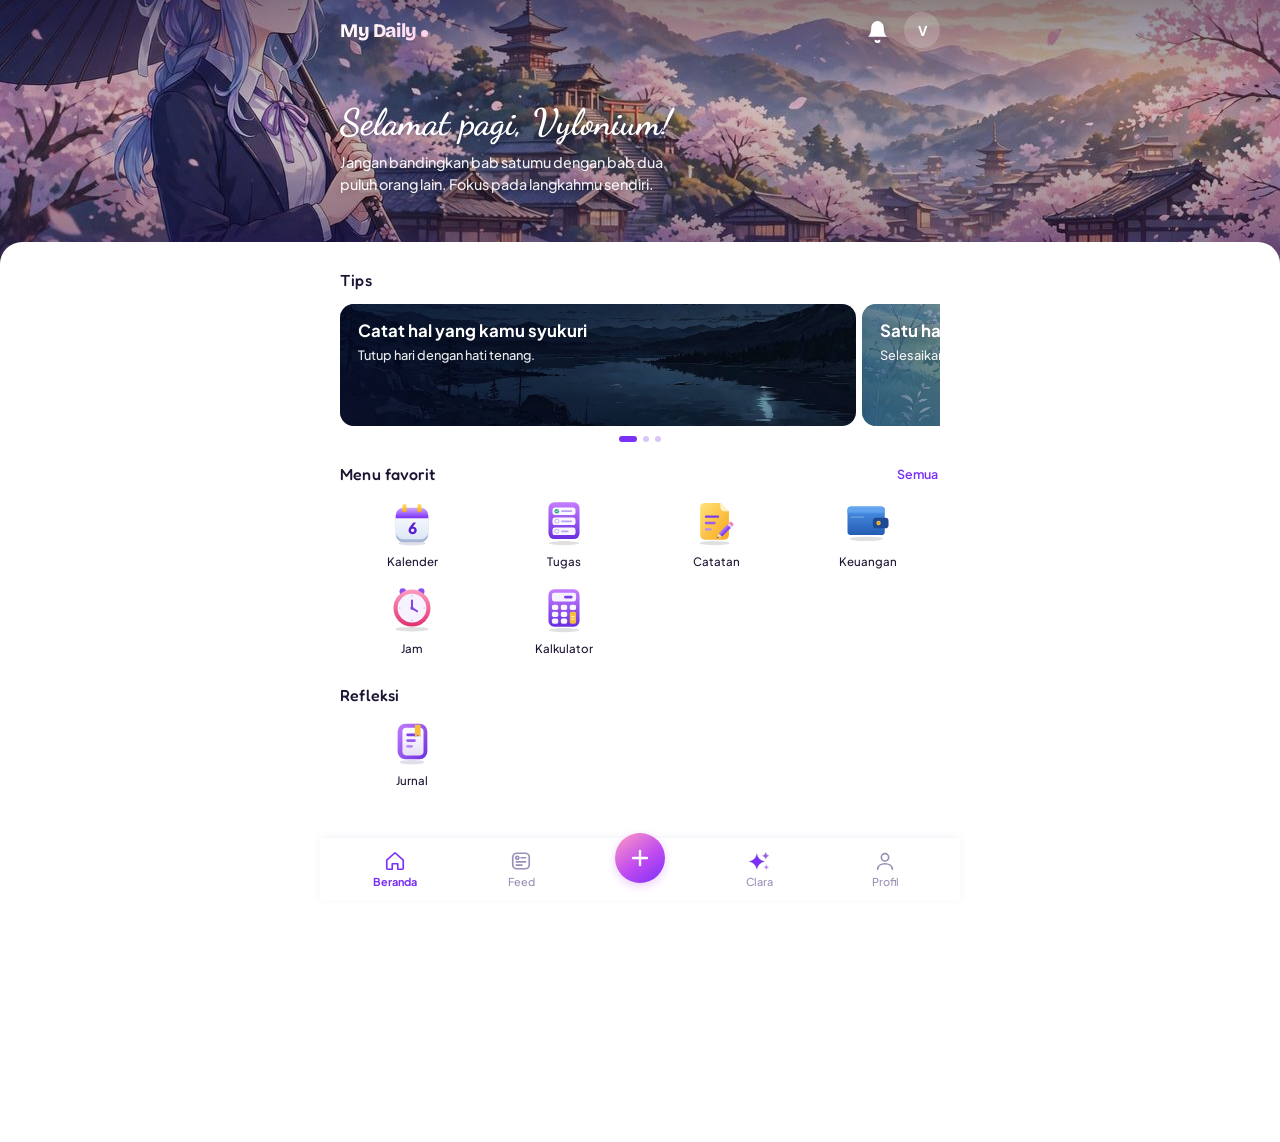
==== commit 196be060: "Rename index (2).html to index.html" ====
--- a/index.html
+++ b/index.html
@@ -19,8 +19,8 @@
 <meta name="apple-mobile-web-app-capable" content="yes">
 <meta name="apple-mobile-web-app-title" content="My Daily">
 
-<link href="https://fonts.googleapis.com/css2?family=Plus+Jakarta+Sans:wght@400;500;700;800&family=Dancing+Script:wght@700&family=Fredoka:wght@600&family=Bricolage+Grotesque:wght@800&display=swap" rel="stylesheet">
-<style>:root{--sat:env(safe-area-inset-top,0px);--sab:env(safe-area-inset-bottom,0px);--bg:#FFFFFF;--surface:#FFFFFF;--ink:#1E1433;--muted:#6A5F80;--bgimg:url(/assets/img/daily-01.jpg);--line:#E4DBF5;--sun:#B27CFF;--sky:#7B2FF7;--hero:#7B2FF7;--hero-ink:#FFFFFF;box-sizing:border-box;padding-bottom:var(--sab);--tile:#F1E8FF;--tile-edge:#D9C6FA}html{scroll-padding-top:var(--sat);overflow-x:hidden;max-width:100%}.cal,.mdl,body,div,html,section,textarea{scrollbar-width:none;-ms-overflow-style:none}body::-webkit-scrollbar,div::-webkit-scrollbar,html::-webkit-scrollbar,section::-webkit-scrollbar,textarea::-webkit-scrollbar{width:0;height:0;display:none}*{box-sizing:border-box;-webkit-tap-highlight-color:transparent}button,input,label,svg,textarea{outline:0;-webkit-touch-callout:none}button{-webkit-user-select:none;user-select:none}body{margin:0;overflow-x:hidden;max-width:100%;background:var(--bg);color:var(--ink);font-family:'Plus Jakarta Sans',system-ui,sans-serif;line-height:1.5}main{max-width:640px;margin:0 auto;padding:0 20px 40px}.in{width:100%;max-width:640px;margin:0 auto;padding:0 20px;position:relative}.hero{display:flex;align-items:flex-end;min-height:30vh;min-height:30dvh;background:linear-gradient(180deg,rgba(24,12,58,.5) 0,rgba(24,12,58,.2) 42%,rgba(24,12,58,.5) 100%),var(--bgimg) center/cover no-repeat,#5b1fd0;color:var(--hero-ink);padding:calc(72px + var(--sat)) 0 52px;position:sticky;top:0;z-index:0;overflow:hidden}.sun{display:none;position:absolute;right:-30px;top:-40px;width:130px;height:130px;border-radius:50%;background:var(--sun);opacity:.55}.hero h1{font-family:'Dancing Script','Brush Script MT',cursive;font-weight:700;font-size:clamp(1.8rem,7.5vw,2.3rem);line-height:1.15;margin:0 0 8px;position:relative}.hero h1,.hero p{text-shadow:0 1px 10px rgba(20,8,50,.45)}.hero p{margin:0;max-width:34ch;font-size:.9rem;font-weight:500;line-height:1.55;min-height:4.65em;opacity:.92;position:relative}.bar{position:fixed;top:0;left:0;right:0;z-index:10;padding:calc(12px + var(--sat)) 0 12px;background-color:#5b1fd0;background-repeat:no-repeat;background-image:linear-gradient(180deg,rgba(24,12,58,.5) 0,rgba(24,12,58,.2) 42%,rgba(24,12,58,.5) 100%),var(--bgimg);background-size:100% var(--hh,300px),max(var(--hw,390px),calc(var(--hh,300px)*1.7778)) auto;background-position:0 0,50% calc((var(--hh,300px) - max(var(--hw,390px),calc(var(--hh,300px)*1.7778))*.5625)/ 2);transition:box-shadow .25s}.bar.on{box-shadow:0 6px 18px rgba(60,20,140,.28)}.bar .in{display:flex;align-items:center;justify-content:space-between}.brand{display:inline-flex;align-items:baseline;gap:4px;font-family:'Bricolage Grotesque','Plus Jakarta Sans',sans-serif;font-weight:800;font-size:1.2rem;letter-spacing:-.4px;text-transform:none;background:linear-gradient(90deg,#fff 0,#ffd3ea 100%);-webkit-background-clip:text;background-clip:text;-webkit-text-fill-color:transparent}.brand::after{content:"";width:7px;height:7px;border-radius:50%;background:#ffd3ea}.acts{display:flex;gap:8px}.ib{position:relative;width:36px;height:36px;padding:0;border:0;border-radius:50%;background:rgba(255,255,255,.18);color:#fff;display:grid;place-items:center;font:700 .85rem 'Plus Jakarta Sans',sans-serif;cursor:pointer;outline:0;-webkit-tap-highlight-color:transparent;transition:background .15s}.ib:active{background:rgba(255,255,255,.3)}.ib svg{width:18px;height:18px;fill:none;stroke:currentColor;stroke-width:2;stroke-linecap:round;stroke-linejoin:round}.bell{width:38px;height:38px;background:0 0;box-shadow:none}.bell:active{background:0 0}.bell svg{width:25px;height:25px;transform-origin:50% 12%;filter:drop-shadow(0 2px 3px rgba(40,10,110,.25))}.item,.item:focus,.item:focus-visible{outline:0;-webkit-tap-highlight-color:transparent}h2{font-family:'Bricolage Grotesque',system-ui,sans-serif;font-size:1.2rem;margin:28px 0 22px}.grid{display:grid;grid-template-columns:repeat(4,1fr);gap:18px 8px}.item{display:flex;flex-direction:column;align-items:center;gap:9px;background:0 0;border:0;padding:0;cursor:pointer;color:var(--ink);font:500 .72rem/1.25 'Plus Jakarta Sans',sans-serif;text-align:center}.tile{width:46px;height:46px;display:grid;place-items:center;transition:transform .12s}.tile svg{width:100%;height:100%}.item:active .tile{transform:scale(.92)}.hero::after{display:none;content:"";position:absolute;left:-70px;bottom:6px;width:160px;height:160px;border-radius:50%;background:#fff;opacity:.09;pointer-events:none}.fwrap{max-width:640px;margin:0 auto;padding:26px 20px 96px}.ttl{margin:0 0 12px;font-family:Fredoka,'Plus Jakarta Sans',sans-serif;font-size:1rem;font-weight:500;letter-spacing:.2px;text-align:left;color:var(--ink)}.track{display:flex;gap:6px;overflow-x:auto;scroll-snap-type:x mandatory;scrollbar-width:none;position:relative}.track::-webkit-scrollbar{display:none}.slide{flex:0 0 86%;scroll-snap-align:start;height:122px;border-radius:14px;padding:16px 18px;color:#fff;position:relative;overflow:hidden}.slide::before{content:"";position:absolute;inset:0;background:linear-gradient(90deg,var(--ov) 0,transparent 72%)}.slide h3{text-shadow:0 1px 8px rgba(0,0,0,.25);margin:0 0 5px;font-size:1.05rem;font-weight:700;line-height:1.25;max-width:70%;position:relative}.slide p{text-shadow:0 1px 6px rgba(0,0,0,.25);margin:0;font-size:.8rem;font-weight:500;max-width:65%;opacity:.92;position:relative}.s1{--ov:rgba(20,70,115,.68);background:url(/assets/img/daily-02.jpg) center/cover no-repeat #8cc3e4}.s2{--ov:rgba(8,14,40,.5);background:url(/assets/img/daily-03.jpg) 88% center/cover no-repeat #101a38}.s9{--ov:rgba(15,55,110,.5);background:url(/assets/img/daily-04.jpg) center 100%/cover no-repeat #6fb6f0}.s10{--ov:rgba(20,50,105,.6);background:url(/assets/img/daily-05.jpg) center 100%/cover no-repeat #8db8e8}.s11{--ov:rgba(10,20,60,.58);background:url(/assets/img/daily-06.jpg) center/cover no-repeat #1b2f5e}.s12{--ov:rgba(25,75,120,.7);background:url(/assets/img/daily-07.jpg) center/cover no-repeat #8cc3e4}.s3{--ov:rgba(5,15,50,.5);background:url(/assets/img/daily-08.jpg) center 60%/cover no-repeat #0e1b3d}.s4{--ov:rgba(0,70,90,.5);background:url("data:image/svg+xml,%3Csvg xmlns='http://www.w3.org/2000/svg' viewBox='0 0 480 140' preserveAspectRatio='xMidYMid slice'%3E%3Cdefs%3E%3ClinearGradient id='a' x1='0' y1='0' x2='0' y2='1'%3E%3Cstop offset='0' stop-color='%239BE8F2'/%3E%3Cstop offset='.6' stop-color='%232BB7D6'/%3E%3Cstop offset='1' stop-color='%230E7FA8'/%3E%3C/linearGradient%3E%3C/defs%3E%3Crect width='480' height='140' fill='url(%23a)'/%3E%3Ccircle cx='392' cy='34' r='46' fill='%23fff' opacity='.2'/%3E%3Cpath d='M392 22 C380 40 374 48 374 58 a18 18 0 0 0 36 0 C410 48 404 40 392 22Z' fill='%23fff' opacity='.9'/%3E%3Cpath d='M0 106 Q60 90 120 106 T240 106 T360 104 T480 104 V140 H0Z' fill='%23fff' opacity='.25'/%3E%3Cpath d='M0 120 Q70 104 140 120 T280 118 T420 116 T480 118 V140 H0Z' fill='%230B6A92' opacity='.7'/%3E%3Cg fill='%23fff' opacity='.6'%3E%3Ccircle cx='300' cy='40' r='4'/%3E%3Ccircle cx='330' cy='70' r='3'/%3E%3Ccircle cx='440' cy='80' r='5'/%3E%3Ccircle cx='270' cy='84' r='2.5'/%3E%3C/g%3E%3C/svg%3E") center/cover no-repeat #1fa7c9}.s5{--ov:rgba(75,35,70,.62);background:url(/assets/img/daily-09.jpg) center 78%/cover no-repeat #e9955e}.s6{--ov:rgba(10,70,40,.52);background:url("data:image/svg+xml,%3Csvg xmlns='http://www.w3.org/2000/svg' viewBox='0 0 480 140' preserveAspectRatio='xMidYMid slice'%3E%3Cdefs%3E%3ClinearGradient id='a' x1='0' y1='0' x2='0' y2='1'%3E%3Cstop offset='0' stop-color='%23C8F5D0'/%3E%3Cstop offset='.6' stop-color='%234CCB86'/%3E%3Cstop offset='1' stop-color='%231C8F5E'/%3E%3C/linearGradient%3E%3C/defs%3E%3Crect width='480' height='140' fill='url(%23a)'/%3E%3Ccircle cx='410' cy='34' r='22' fill='%23FFF7C2'/%3E%3Cpath d='M0 100 L90 62 L170 96 L260 54 L350 98 L430 70 L480 92 V140 H0Z' fill='%232AA06A' opacity='.7'/%3E%3Cpath d='M0 118 Q120 96 240 116 T480 108 V140 H0Z' fill='%2312724A'/%3E%3Cpath d='M250 140 Q290 122 330 118 T430 108' fill='none' stroke='%23E8FFE8' stroke-width='5' stroke-linecap='round' opacity='.7' stroke-dasharray='1 11'/%3E%3Cg fill='%230E5A3A'%3E%3Cpath d='M330 112 l10 -30 l10 30z'/%3E%3Cpath d='M356 114 l8 -24 l8 24z'/%3E%3Cpath d='M452 108 l9 -26 l9 26z'/%3E%3C/g%3E%3C/svg%3E") center/cover no-repeat #3fbf7f}.s7{--ov:rgba(40,35,95,.58);background:url(/assets/img/daily-10.jpg) center 80%/cover no-repeat #8fa3e8}.s8{--ov:rgba(25,75,120,.68);background:url(/assets/img/daily-11.jpg) center/cover no-repeat #8cc3e4}.dots{display:flex;justify-content:center;gap:6px;margin:10px 0 18px}.dots i{width:6px;height:6px;border-radius:99px;background:#d9c6fa;transition:width .25s,background .25s}.dots i.on{width:18px;background:#7b2ff7}.sdate{position:relative;display:flex;align-items:center;gap:14px;max-width:640px;margin:0 auto;padding:26px 20px 0;color:var(--ink)}.sdate::after{content:"";position:absolute;right:20px;top:26px;width:98px;height:58px;background:radial-gradient(circle,#c9aeff 2px,transparent 2.6px) 0 0/14px 14px}.dn{display:grid;place-items:center;width:64px;height:64px;border-radius:20px;background:#f1e8ff;color:#7b2ff7;font-weight:800;font-size:1.9rem;box-shadow:0 4px 0 #d9c6fa}.dm{display:flex;flex-direction:column;font-size:.85rem;color:var(--muted);line-height:1.3}.dm b{font-size:1.15rem;font-weight:800;color:var(--ink)}.sheet{position:relative;z-index:1;margin-top:-28px;height:100vh;height:100dvh;background:#fff;border-radius:22px 22px 0 0;box-shadow:0 -6px 20px rgba(60,20,140,.12)}@media (prefers-reduced-motion:no-preference){.bell svg{animation:5s ease-in-out infinite ring}@keyframes ring{0%,100%,84%{transform:rotate(0)}88%{transform:rotate(14deg)}92%{transform:rotate(-11deg)}96%{transform:rotate(6deg)}}.hero h1{animation:.7s ease-out both rise}@keyframes rise{from{opacity:0;transform:translateY(12px)}}}.nav{position:fixed;left:0;right:0;bottom:0;margin:0 auto;max-width:640px;z-index:5;display:flex;justify-content:space-around;background:#fff;padding:8px 12px calc(8px + var(--sab));box-shadow:0 -2px 8px rgba(60,20,140,.05)}.nb{display:flex;flex-direction:column;align-items:center;gap:3px;min-width:64px;background:0 0;border:0;padding:4px 8px;color:#9a8fb5;font:500 .68rem 'Plus Jakarta Sans',sans-serif;cursor:pointer;outline:0;-webkit-tap-highlight-color:transparent;transition:color .15s}.nb svg{width:22px;height:22px;fill:none;stroke:currentColor;stroke-width:1.8;stroke-linecap:round;stroke-linejoin:round}.nb.on{color:#7b2ff7;font-weight:700}.nb:active svg{transform:scale(.9)}.nav{align-items:center}.plus{width:50px;height:50px;min-width:0;margin-top:-22px;padding:0;border:0;border-radius:50%;background:linear-gradient(145deg,#ff9cc2 0,#c04bf0 55%,#7b2ff7 100%);display:grid;place-items:center;box-shadow:0 3px 8px rgba(192,75,240,.28);cursor:pointer;outline:0;-webkit-tap-highlight-color:transparent;transition:transform .12s}.plus svg{width:24px;height:24px;fill:none;stroke:#fff;stroke-width:2.4;stroke-linecap:round}.plus:active{transform:scale(.92)}.cal{position:fixed;inset:0;z-index:30;background:#fff;overflow-y:auto;visibility:hidden}.cal.open{visibility:visible}.chd{position:relative;background:#fff;color:var(--ink);padding:calc(14px + var(--sat)) 0 8px}.cal .ib{background:#f1e8ff;color:#5b1fd0}.cal .ib:active{background:#e4d3ff}.cal .mv,.cal .mv:active{background:0 0}.cal .mv svg{width:26px;height:26px;stroke-width:2.4}.chd .in{z-index:1}.cmon,.crow{display:flex;align-items:center;justify-content:space-between}.ctl{font-family:Fredoka,'Plus Jakarta Sans',sans-serif;font-weight:600;font-size:1.1rem}.pill{width:auto;padding:0 14px;border-radius:999px;font-size:.75rem}.cmon{margin-top:18px}#calTitle{flex:1;min-width:0;text-align:center;font-family:'Bricolage Grotesque','Plus Jakarta Sans',system-ui,sans-serif;font-weight:800;font-size:1.75rem;line-height:1.2;letter-spacing:-.02em;font-variant-numeric:tabular-nums;white-space:nowrap;color:#5b1fd0}.csheet{position:relative;background:#fff;min-height:70vh}.cin{max-width:640px;margin:0 auto;padding:20px 20px calc(100px + var(--sab))}.cg,.wk{display:grid;grid-template-columns:repeat(7,1fr)}.wk{text-align:center;font:700 .7rem 'Plus Jakarta Sans',sans-serif;color:var(--muted);margin-bottom:8px}.cg{gap:4px 0}.day{justify-self:center;width:100%;max-width:46px;aspect-ratio:1;padding:0;border:0;border-radius:50%;background:0 0;font:600 .85rem 'Plus Jakarta Sans',sans-serif;color:var(--ink);cursor:pointer;outline:0;-webkit-tap-highlight-color:transparent;transition:transform .12s}.day:active{transform:scale(.92)}.day.out{color:#c4bbd8}.day.today{box-shadow:inset 0 0 0 2px #b27cff;color:#5b1fd0}.day.red{color:#e5384f}.day.out.red{color:#f3aab4}.day.sel{background:linear-gradient(145deg,#a36bff,#7b2ff7);color:#fff;box-shadow:none}.ag{margin-top:20px;padding:18px 4px 0;border-top:1px solid #efe7fb}.ag small{display:block;font-size:.7rem;font-weight:700;letter-spacing:.06em;text-transform:uppercase;color:#a596c4}.ag b{display:block;margin-top:6px;font-size:1.08rem;font-weight:800;color:var(--ink);letter-spacing:-.01em}.ag p{margin:10px 0 0;font-size:.84rem;line-height:1.5;color:#9c90b5}.tl{margin-top:12px}.tl-i{position:relative;padding:0 0 14px 20px;color:var(--ink);font:600 .9rem/1.4 'Plus Jakarta Sans',sans-serif}.tl-i:last-child{padding-bottom:0}.tl-i::before{content:"";position:absolute;left:0;top:6px;width:8px;height:8px;border-radius:50%;background:#7b2ff7}.tl-i:not(:last-child)::after{content:"";position:absolute;left:3px;top:14px;bottom:-6px;width:2px;border-radius:2px;background:#d9c6fa}.hol{color:#7b2ff7;font-weight:700}.hol .hs{font-weight:500;color:#9a7bdb}.hol .hs::before{content:"·";margin:0 6px}.hol[hidden]{display:none}.tl-i.ev{display:flex;justify-content:space-between;align-items:flex-start;gap:10px}.evx{flex:none;width:24px;height:24px;margin-top:-2px;padding:0;border:0;border-radius:50%;background:0 0;color:#9a7bdb;font:500 1.2rem/1 'Plus Jakarta Sans',sans-serif;cursor:pointer;outline:0;-webkit-tap-highlight-color:transparent}.evx:active{background:#f1e8ff}.addag{position:fixed;right:max(20px,calc(50% - 300px));bottom:calc(24px + var(--sab));z-index:2;width:54px;height:54px;padding:0;border:0;border-radius:50%;background:#7b2ff7;display:grid;place-items:center;cursor:pointer;outline:0;-webkit-tap-highlight-color:transparent;transition:transform .12s,background .12s}.addag svg{width:26px;height:26px;fill:none;stroke:#fff;stroke-width:2.4;stroke-linecap:round}.addag:active{transform:scale(.92);background:#5b1fd0}.mdl{position:fixed;inset:0;z-index:40;background:#fff;overflow-y:auto}.mhd{display:flex;align-items:center;justify-content:space-between;max-width:640px;margin:0 auto;padding:calc(14px + var(--sat)) 20px 8px}.mdl[hidden]{display:none}.mbox{max-width:640px;margin:0 auto;padding:20px 20px 120px;text-align:left}.fl{display:block;margin-bottom:16px;font-size:.75rem;font-weight:700;color:#555}.fl input,.fl textarea{margin-top:6px}.row2{display:grid;grid-template-columns:1fr 1fr;gap:12px}.et{font-weight:700}.em{margin-top:2px;font-size:.78rem;font-weight:600;color:#7b2ff7}.en{margin-top:2px;font-size:.8rem;font-weight:500;color:#9c90b5;line-height:1.45}.msub{margin:2px 0 18px;color:var(--muted)}.mbox input,.mbox textarea{display:block;width:100%;min-height:48px;padding:13px 14px;border:1px solid #d4d4d4;border-radius:8px;background:#fff;color:#111;font:500 16px 'Plus Jakarta Sans',sans-serif;outline:0;box-shadow:none;resize:none;-webkit-appearance:none;appearance:none}.mbox input:focus,.mbox textarea:focus{outline:0;box-shadow:none}.mbox input::placeholder,.mbox textarea::placeholder{color:#9a9a9a}.mfoot{position:fixed;left:0;right:0;bottom:0;z-index:1;padding:12px 20px calc(12px + var(--sab));background:#fff;box-shadow:0 -2px 8px rgba(60,20,140,.06)}.mok{display:block;width:100%;max-width:640px;margin:0 auto;padding:14px;border:0;border-radius:999px;background:#7b2ff7;color:#fff;font:700 .9rem 'Plus Jakarta Sans',sans-serif;cursor:pointer;outline:0;-webkit-tap-highlight-color:transparent}.mok:active{opacity:.8}.mbox input[readonly]{cursor:pointer}.tp{position:fixed;inset:0;z-index:50;display:flex;align-items:center;justify-content:center;padding:20px;background:rgba(0,0,0,.45)}.tp[hidden]{display:none}.tps{width:100%;max-width:320px;padding:20px;border-radius:16px;background:#fff;box-shadow:0 12px 32px rgba(0,0,0,.18)}.tpt{font:700 .8rem 'Plus Jakarta Sans',sans-serif;color:#777;text-align:center}.tpv{display:flex;align-items:center;justify-content:center;gap:4px;margin-top:8px}.tpk{font:700 2.2rem/1 'Plus Jakarta Sans',sans-serif;color:#111}.tpq{min-width:72px;padding:8px 10px;border:0;border-radius:8px;background:0 0;color:#9a9a9a;font:700 2.2rem/1 'Plus Jakarta Sans',sans-serif;cursor:pointer;outline:0;-webkit-tap-highlight-color:transparent}.tpq.on{color:#111}.tpdial{display:block;width:240px;height:240px;margin:16px auto 0;touch-action:none;cursor:pointer;outline:0;-webkit-tap-highlight-color:transparent;-webkit-touch-callout:none;user-select:none;-webkit-user-select:none}.tpdial *{pointer-events:none;-webkit-tap-highlight-color:transparent;user-select:none;-webkit-user-select:none}.tpb{display:flex;gap:10px;margin-top:20px}.tpb button{flex:1;padding:13px;border:0;border-radius:999px;font:700 .9rem 'Plus Jakarta Sans',sans-serif;cursor:pointer;outline:0;-webkit-tap-highlight-color:transparent}.tpb .ok{background:#7b2ff7;color:#fff}.tpb .no{background:#fff;color:#111;box-shadow:inset 0 0 0 1px #d4d4d4}.tpb button:active{opacity:.8}.ttabs{display:flex;gap:8px;margin-top:12px}.ttabs button{padding:8px 14px;border:0;border-radius:999px;background:#f1e8ff;color:#5b1fd0;font:700 .78rem 'Plus Jakarta Sans',sans-serif;cursor:pointer;outline:0}.ttabs button.on{background:#7b2ff7;color:#fff}#tList{display:grid;grid-template-columns:1fr;gap:9px}.tsk{position:relative;display:grid;grid-template-columns:22px minmax(0,1fr);align-items:start;gap:13px;padding:15px 17px;border:0;border-radius:20px;background:#faf7ff;box-shadow:none;transition:background .16s,transform .12s;-webkit-user-select:none;user-select:none;-webkit-touch-callout:none}.tsk:active{background:#f3ecff;transform:scale(.996)}.tsk.done{background:#f8f6fc}.tsk-c{width:22px;height:22px;margin-top:1px;padding:0;border:1.6px solid #d3c7ec;border-radius:50%;background:#fff;display:grid;place-items:center;cursor:pointer;outline:0;transition:background .15s,border-color .15s,transform .15s}.tsk-c:active{transform:scale(.9)}.tsk-c svg{display:none;width:13px;height:13px;fill:none;stroke:#fff;stroke-width:3;stroke-linecap:round;stroke-linejoin:round}.tsk.done .tsk-c{background:#7b2ff7;border-color:#7b2ff7}.tsk-b{display:flex;flex-direction:column;min-width:0;cursor:pointer}.tsk-t{display:-webkit-box;-webkit-line-clamp:2;-webkit-box-orient:vertical;overflow:hidden;font-weight:600;font-size:.95rem;line-height:1.45;letter-spacing:-.005em;word-break:break-word}.tsk.done .tsk-t{color:#a596c4;text-decoration:line-through;text-decoration-color:rgba(123,47,247,.35)}.tsk-n{display:none}.tsk-m{display:flex;flex-wrap:wrap;align-items:center;gap:6px;margin-top:7px;font-size:.72rem;font-weight:600;color:#8e82ab}.tsk-p{padding:3px 9px;border-radius:999px;font-size:.68rem;font-weight:700;letter-spacing:.01em}.tsk-d.late{color:#d6263c}.tsem{display:flex;flex-direction:column;align-items:center;gap:6px;margin:44px 0 0;text-align:center}.tsem svg{width:96px;height:96px;margin-bottom:10px}.tsem b{font-size:1rem;font-weight:800;color:#111}.tsem span{max-width:240px;font-size:.84rem;line-height:1.5;color:#9c90b5}.tsem[hidden]{display:none}#nModal .mbox,#tModal .mbox{padding-top:10px}#nModal .tt,#tModal .tt{display:block;width:100%;min-height:0;padding:10px 0 12px;border:0;border-bottom:2px solid #e4dbf5;border-radius:0;background:0 0;font:800 1.4rem/1.3 'Bricolage Grotesque','Plus Jakarta Sans',sans-serif;color:var(--ink);transition:border-color .15s}#nModal .tt:focus,#tModal .tt:focus{border-bottom-color:#7b2ff7}#nModal .tt::placeholder,#tModal .tt::placeholder{color:#b8acd2}.tf{display:flex;gap:12px;margin-top:26px}.tfi{flex:none;width:36px;height:36px;border-radius:12px;background:#f1e8ff;color:#7b2ff7;display:grid;place-items:center}.tfi svg{width:18px;height:18px;fill:none;stroke:currentColor;stroke-width:2;stroke-linecap:round;stroke-linejoin:round}.tfb{flex:1;min-width:0}.tfl{margin-bottom:8px;font-size:.8rem;font-weight:700;line-height:36px;margin-top:0;color:#6a5f80}.cp{display:flex;flex-wrap:wrap;align-items:center;gap:8px}.cp button,.dp{position:relative;display:inline-flex;align-items:center;gap:6px;padding:8px 14px;border:1.5px solid #e4dbf5;border-radius:999px;background:#fff;color:#6a5f80;font:700 .8rem 'Plus Jakarta Sans',sans-serif;cursor:pointer;outline:0;transition:background .15s,border-color .15s,color .15s}.cp button.on,.dp.on{border-color:#7b2ff7;background:#f1e8ff;color:#5b1fd0}.dpw{display:inline-flex;align-items:center;gap:6px}#tModal .dp input{position:absolute;inset:0;display:block;width:100%;height:100%;min-height:0;padding:0;border:0;opacity:0;cursor:pointer}.dpx{width:28px;height:28px;padding:0;border:0;border-radius:50%;background:#f1e8ff;color:#5b1fd0;font:700 1rem/1 'Plus Jakarta Sans',sans-serif;cursor:pointer;outline:0}.dpx[hidden]{display:none}#tModal textarea{display:block;width:100%;padding:13px 14px;border:0;background:#f6f1ff;color:var(--ink);font:500 16px 'Plus Jakarta Sans',sans-serif;transition:box-shadow .15s}#tModal textarea:focus{box-shadow:inset 0 0 0 2px #b27cff}#tModal textarea::placeholder{color:#a596c4}#agModal .mfoot,#nModal .mfoot,#tModal .mfoot{background:0 0;box-shadow:none;pointer-events:none}#agModal .mok,#nModal .mok,#tModal .mok{pointer-events:auto;box-shadow:0 6px 16px rgba(123,47,247,.3)}#nModal .mok:disabled,#tModal .mok:disabled{opacity:.4;cursor:default;box-shadow:none}.off{visibility:hidden}.nsr{position:relative;margin-top:14px}.nsr svg{position:absolute;left:15px;top:50%;width:18px;height:18px;margin-top:-9px;fill:none;stroke:#8E7BB8;stroke-width:2;stroke-linecap:round;pointer-events:none}.nsr input{display:block;width:100%;height:44px;padding:0 14px 0 43px;border:0;border-radius:999px;background:#f1e8ff;color:var(--ink);font:500 16px 'Plus Jakarta Sans',sans-serif;outline:0;-webkit-appearance:none;appearance:none}.nsr input::placeholder{color:#9c8ebb}.nsr input::-webkit-search-cancel-button{-webkit-appearance:none}.nt{position:relative;display:flex;flex-direction:column;align-items:flex-start;justify-content:space-between;aspect-ratio:1;width:100%;min-width:0;margin:0;border:1px solid #efe7fb;background:#fff;box-shadow:0 2px 8px rgba(60,20,140,.06);color:var(--ink);font-family:inherit;text-align:left;cursor:pointer;outline:0;overflow:hidden;-webkit-user-select:none;user-select:none;-webkit-touch-callout:none;-webkit-tap-highlight-color:transparent;transition:transform .12s,background .12s}.nt:active{transform:scale(.97);background:#f6f1ff}.nt-t{width:100%;display:-webkit-box;-webkit-line-clamp:5;-webkit-box-orient:vertical;overflow:hidden;word-break:break-word}.nt-d{flex:none;border-radius:999px;background:#f1e8ff;font-weight:700;color:#5b1fd0}#nModal .nbody{display:block;width:100%;min-height:260px;margin-top:14px;padding:0;border:0;background:0 0;color:var(--ink);font:500 1rem/1.65 'Plus Jakarta Sans',sans-serif;outline:0;white-space:pre-wrap;word-break:break-word;-webkit-user-select:text;user-select:text}#nModal .nbody:empty::before{content:attr(data-ph);color:#b8acd2;pointer-events:none}#nModal .mbox{padding-bottom:150px}.nbody h2{margin:.7em 0 .3em;font:800 1.3rem/1.3 'Bricolage Grotesque','Plus Jakarta Sans',sans-serif}.nbody blockquote{margin:.5em 0;padding:2px 0 2px 12px;border-left:3px solid #b27cff;color:#6a5f80}.nbody ol,.nbody ul{margin:.4em 0;padding-left:1.4em}.nbody span[style]{border-radius:3px}.etb{position:fixed;left:0;right:0;bottom:0;z-index:2;padding:6px 8px calc(6px + var(--sab));background:#fff}.etb .er{display:flex;gap:2px;max-width:640px;margin:0 auto;overflow-x:auto;scrollbar-width:none}.etb .er::-webkit-scrollbar{display:none}.etb button{flex:none;width:42px;height:42px;display:grid;place-items:center;padding:0;border:0;border-radius:12px;background:0 0;color:#111;cursor:pointer;outline:0;-webkit-tap-highlight-color:transparent;transition:background .12s}.etb button.on,.etb button:active{background:#efefef}.etb svg{width:22px;height:22px;fill:none;stroke:currentColor;stroke-width:1.9;stroke-linecap:round;stroke-linejoin:round}.etb i{flex:none;width:1px;height:22px;align-self:center;margin:0 4px;background:#e4dbf5}.toast{position:fixed;left:max(16px,calc(50% - 304px));right:max(16px,calc(50% - 304px));bottom:calc(88px + var(--sab));z-index:3;display:flex;align-items:center;justify-content:space-between;gap:0;min-height:46px;padding:0 8px 0 18px;border-radius:999px;background:rgba(72,72,80,.62);-webkit-backdrop-filter:blur(14px) saturate(1.2);backdrop-filter:blur(14px) saturate(1.2);box-shadow:0 4px 16px rgba(0,0,0,.12);color:#fff;font:600 .82rem/1.3 'Plus Jakarta Sans',sans-serif;animation:.2s ease-out ftIn}.toast[hidden]{display:none}.toast span{flex:1;min-width:0;padding-right:10px;overflow:hidden;text-overflow:ellipsis;white-space:nowrap}.toast button{flex:none;padding:8px 12px;border:0;border-radius:999px;background:0 0;color:#fff;font:800 .8rem 'Plus Jakarta Sans',sans-serif;cursor:pointer;outline:0;-webkit-tap-highlight-color:transparent}.toast button:active{background:rgba(255,255,255,.18)}.hsv{flex:none;height:36px;padding:0 16px;border:0;border-radius:999px;background:#7b2ff7;color:#fff;font:700 .8rem 'Plus Jakarta Sans',sans-serif;cursor:pointer;outline:0;-webkit-tap-highlight-color:transparent}.hsv:active{opacity:.8}.hsv:disabled{opacity:.4;cursor:default}.as{position:fixed;inset:0;z-index:60;display:flex;align-items:flex-end;justify-content:center;background:rgba(30,20,60,.4)}.as[hidden]{display:none}.asb{display:flex;justify-content:space-evenly;align-items:flex-start;width:100%;max-width:640px;padding:16px 12px calc(14px + var(--sab));border-radius:22px 22px 0 0;background:#fff;box-shadow:0 -6px 24px rgba(30,20,60,.12)}.asa{flex:1;min-width:0;display:flex;flex-direction:column;align-items:center;gap:5px;padding:4px 0;border:0;background:0 0;color:#111;font:600 .68rem 'Plus Jakarta Sans',sans-serif;cursor:pointer;outline:0;-webkit-tap-highlight-color:transparent}.asa .ai{width:36px;height:30px;display:grid;place-items:center;transition:transform .12s}.asa:active .ai{transform:scale(.85)}.asa svg{width:24px;height:24px;fill:none;stroke:currentColor;stroke-width:1.8;stroke-linecap:round;stroke-linejoin:round}.pinm{position:absolute;top:12px;right:12px;width:15px;height:15px;fill:#7B2FF7;stroke:#7B2FF7;stroke-width:1.6;stroke-linecap:round;stroke-linejoin:round}.nt.pn .nt-t{padding-right:16px}.nt .pinm{top:10px;right:10px;width:13px;height:13px}.tsr{position:fixed;left:max(20px,calc(50% - 300px));right:calc(max(20px,calc(50% - 300px)) + 68px);bottom:calc(26px + var(--sab));z-index:2;margin:0}.tsr input{height:50px}#tModal .tf{align-items:flex-start;gap:14px}#tModal .tfi{width:24px;height:36px;border-radius:0;background:0 0;color:#111;grid-column:1;grid-row:1}#tModal .tfi svg{width:22px;height:22px;stroke-width:1.8}#tModal .cp{gap:8px}#tModal .cp button,#tModal .dp{justify-content:center;height:38px;padding:0 16px;font-size:.78rem}#tModal #tPri{flex-wrap:nowrap}#tModal #tPri button{flex:1;padding:0}#tModal .dpw{gap:6px}#tModal .dpx{width:32px;height:32px}#tModal textarea{min-height:88px;border-radius:12px}#tModal .tf{display:grid;grid-template-columns:24px 1fr;gap:0 10px;align-items:center;margin-top:22px}#tModal .tfb{display:contents}#tModal .tfl{font-size:.78rem;line-height:36px;color:#111;grid-column:2;grid-row:1;margin:0}#tModal .tfb>.cp,#tModal .tfb>textarea{grid-column:1/-1;grid-row:2;margin-top:4px}.fav{flex:none;width:36px;height:36px;border-radius:50%;background:linear-gradient(145deg,#a36bff,#7b2ff7);color:#fff;display:grid;place-items:center;font:800 .95rem 'Plus Jakarta Sans',sans-serif}.fp{position:relative;gap:12px;align-items:flex-start;margin:0;border:0;background:0 0;box-shadow:none;-webkit-user-select:none;user-select:none;-webkit-touch-callout:none}.fp .fav{width:40px;height:40px;font-size:.95rem}.fb{flex:1;min-width:0}.fh{display:flex;align-items:baseline;flex-wrap:wrap;gap:0 8px;line-height:1.35}.ft{white-space:pre-wrap;overflow-wrap:anywhere;word-break:break-word}.ft .ht{color:#7b2ff7;font-weight:600}.ff{display:flex;align-items:center;gap:2px}.fa{display:inline-flex;align-items:center;gap:5px;height:36px;border:0;border-radius:18px;background:0 0;color:#7a6f94;font:600 .76rem 'Plus Jakarta Sans',sans-serif;cursor:pointer;outline:0;-webkit-tap-highlight-color:transparent;transition:background .15s,color .15s}.fa svg{fill:none;stroke:currentColor;stroke-width:1.8;stroke-linecap:round;stroke-linejoin:round}.fa:active{background:#f6f1ff}.fa.on{color:#7b2ff7}.fa[data-a=like].on{color:#e5384f}.fa[data-a=like].on svg,.fa[data-a=save].on svg{fill:currentColor}.fcm{margin-top:4px}.fci{display:flex;gap:10px;align-items:flex-start;padding:8px 0}.fci .fav{width:28px;height:28px;font-size:.72rem}.fcb{flex:1;min-width:0;line-height:1.4}.fcn{font-weight:800;font-size:.82rem}.fct{margin-left:6px;font-size:.7rem;color:#9a8fb5}.fcx{font-size:.9rem;white-space:pre-wrap;overflow-wrap:anywhere}.fcd{flex:none;width:28px;height:28px;padding:0;border:0;border-radius:50%;background:0 0;color:#a596c4;display:grid;place-items:center;cursor:pointer;outline:0;-webkit-tap-highlight-color:transparent}.fcd svg{width:15px;height:15px;fill:none;stroke:currentColor;stroke-width:2.2;stroke-linecap:round}.fcf{display:flex;align-items:center;gap:6px;margin-top:6px}.fci-in{flex:1;min-width:0;height:40px;padding:0 16px;border:0;border-radius:999px;background:#f6f1ff;color:var(--ink);font:500 16px 'Plus Jakarta Sans',sans-serif;outline:0;-webkit-appearance:none;appearance:none;-webkit-user-select:text;user-select:text}.fci-in::placeholder{color:#a596c4}.fcs{flex:none;width:40px;height:40px;padding:0;border:0;border-radius:50%;background:0 0;color:#7b2ff7;display:grid;place-items:center;cursor:pointer;outline:0;-webkit-tap-highlight-color:transparent}.fcs svg{width:22px;height:22px;fill:none;stroke:currentColor;stroke-width:1.8;stroke-linecap:round;stroke-linejoin:round}.fcs:disabled{opacity:.35;cursor:default}body.feed-open .nav{z-index:31}#feed .cin{padding-bottom:calc(120px + var(--sab))}@keyframes ftIn{from{opacity:0;transform:translateY(8px)}to{opacity:1;transform:none}}body.feed-open.fc-open .nav{z-index:5}#fModal .mbox{padding:14px 20px 40px}.fwho{display:flex;align-items:center;gap:10px;margin-bottom:12px}.fwho b{font-size:.92rem;font-weight:800}#fModal .ftxt{display:block;width:100%;padding:0;border:0;border-radius:0;background:0 0;color:var(--ink);font:500 1.05rem/1.65 'Plus Jakarta Sans',sans-serif;resize:none;outline:0;-webkit-appearance:none;appearance:none;min-height:160px}#fModal .ftxt::placeholder{color:#b8acd2}.fcnt{min-height:1.2em;margin:6px 0 0;font-size:.78rem;font-weight:600;color:#e5384f}#fModal .mbox{padding-bottom:calc(150px + var(--sab))}.fimg{position:relative;margin-top:12px;border-radius:14px;overflow:hidden;background:#f6f1ff}.fimg[hidden]{display:none}.fimg img{display:block;width:100%;height:auto;max-height:360px;object-fit:contain}.fix{position:absolute;top:8px;right:8px;width:30px;height:30px;padding:0;border:0;border-radius:50%;background:rgba(30,20,60,.6);color:#fff;display:grid;place-items:center;cursor:pointer;outline:0;-webkit-tap-highlight-color:transparent}.fix svg{width:16px;height:16px;fill:none;stroke:currentColor;stroke-width:2.4;stroke-linecap:round}.ftb{position:fixed;left:0;right:0;bottom:var(--kb,0);z-index:2;background:#fff;padding-bottom:var(--sab)}.ftr{display:flex;gap:4px;max-width:640px;margin:0 auto;padding:8px 14px}.ftr button{width:44px;height:44px;padding:0;border:0;border-radius:50%;background:0 0;color:#7b2ff7;display:grid;place-items:center;cursor:pointer;outline:0;-webkit-tap-highlight-color:transparent;transition:background .15s}.ftr button.on,.ftr button:active{background:#f1e8ff}.ftr svg{width:24px;height:24px;fill:none;stroke:currentColor;stroke-width:1.8;stroke-linecap:round;stroke-linejoin:round}.fem{display:grid;grid-template-columns:repeat(8,1fr);gap:2px;max-width:640px;max-height:150px;margin:0 auto;padding:10px 14px 0;overflow-y:auto}.fem[hidden]{display:none}.fem button{height:40px;padding:0;border:0;border-radius:10px;background:0 0;font-size:1.4rem;line-height:1;cursor:pointer;outline:0;-webkit-tap-highlight-color:transparent}.fem button:active{background:#f1e8ff}.fpw{position:relative;width:100%;aspect-ratio:4/3;overflow:hidden;background:#f3eefb}.fpi{position:absolute;inset:0;display:block;width:100%;height:100%;object-fit:cover}.fhd{position:sticky;top:0;z-index:3;background:#fff;padding:calc(10px + var(--sat)) 0 10px;transition:transform .25s}.fhd .crow{gap:8px;min-height:36px}.fbrand{display:inline-flex;align-items:center;gap:5px;font-family:'Bricolage Grotesque','Plus Jakarta Sans',sans-serif;font-weight:800;font-size:1.2rem;line-height:1;letter-spacing:-.4px;background:linear-gradient(90deg,#5b1fd0 0,#b54be0 100%);-webkit-background-clip:text;background-clip:text;-webkit-text-fill-color:transparent}.fbrand::after{content:"";width:7px;height:7px;margin-top:3px;border-radius:50%;background:#b54be0}.fhd .ib{width:36px;height:36px;margin-right:-8px}.fhd .ib svg{width:22px;height:22px}.fhd .ttabs{gap:6px;margin-top:10px;overflow-x:auto;scrollbar-width:none}.fhd .ttabs::-webkit-scrollbar{display:none}.fhd .ttabs button{flex:1 0 auto;padding:9px 12px;font-size:.78rem;line-height:1.2;white-space:nowrap}body.fhide .fhd{transform:translateY(-100%)}.nav{transition:transform .25s}body.feed-open.fhide .nav{transform:translateY(calc(100% + 16px))}.fsr{margin-top:10px}.fsr input{height:40px}#feed .cin{padding-top:2px}.fp{display:block;padding:18px 0 6px}.fb{width:100%}.fh{display:flex;align-items:center;gap:12px;padding-right:0}.fh .fav{width:44px;height:44px;font-size:1rem}.fw{flex:1;min-width:0;line-height:1.3}.fn{display:flex;align-items:center;gap:6px;font-weight:800;font-size:1rem;color:var(--ink)}.fm{margin-top:1px;font-size:.8rem;font-weight:500;color:#9a8fb5;white-space:nowrap;overflow:hidden;text-overflow:ellipsis}.fmore{flex:none;width:36px;height:36px;margin-right:-8px;padding:0;border:0;border-radius:50%;background:0 0;color:#8e82ab;display:grid;place-items:center;cursor:pointer;outline:0;-webkit-tap-highlight-color:transparent}.fmore:active{background:#f6f1ff}.fmore svg{width:22px;height:22px;fill:currentColor;stroke:none}.ft{margin-top:14px;font-size:1.05rem;line-height:1.6}.fn .pinm,.fp .pinm{position:static;flex:none;width:13px;height:13px;top:auto;right:auto}.fpw{margin:14px -20px 0;width:calc(100% + 40px);border-radius:0;max-height:560px}.ff{margin:10px 0 0 -8px;gap:6px}.fa{min-width:0;gap:7px;padding:0 10px;font-size:.95rem;font-weight:600}.fa svg{width:26px;height:26px}.fa.sv{margin-left:auto;margin-right:-8px}.fp+.fp{border-top:1px solid #f1e8ff}.pmw{position:fixed;inset:0;z-index:60}.pmw[hidden]{display:none}.pm{position:absolute;top:calc(58px + var(--sat));right:max(20px,calc(50% - 300px));min-width:184px;padding:6px;border:1px solid #efe7fb;border-radius:16px;background:#fff;box-shadow:0 10px 30px rgba(30,20,60,.22)}.pmt{padding:8px 12px 6px;font:700 .78rem 'Plus Jakarta Sans',sans-serif;color:#a596c4}.pmi{display:flex;align-items:center;justify-content:space-between;gap:12px;width:100%;padding:11px 12px;border:0;border-radius:10px;background:0 0;color:#111;font:600 .86rem 'Plus Jakarta Sans',sans-serif;text-align:left;cursor:pointer;outline:0;-webkit-tap-highlight-color:transparent}.pmi:active{background:#f6f1ff}.pmi.del{color:#d6263c}.pmi svg{width:16px;height:16px;fill:none;stroke:#7B2FF7;stroke-width:2.4;stroke-linecap:round;stroke-linejoin:round;visibility:hidden}.pmi.on{color:#5b1fd0;font-weight:700}.pmi.on svg{visibility:visible}body.prof-open .nav{z-index:31}body.prof-open.pm-open .nav{z-index:5}#prof{--pfimg:url(/assets/img/daily-12.jpg)}.pf-bar{position:fixed;top:0;left:0;right:0;z-index:10;padding:calc(8px + var(--sat)) 0 8px;background-color:#5b1fd0;background-repeat:no-repeat;background-image:linear-gradient(180deg,rgba(30,10,70,.45) 0,rgba(30,10,70,.25) 45%,rgba(30,10,70,.6) 100%),var(--pfimg);background-size:100% var(--ph,300px),max(var(--pw,390px),calc(var(--ph,300px)*1.7778)) auto;background-position:0 0,50% calc((var(--ph,300px) - max(var(--pw,390px),calc(var(--ph,300px)*1.7778))*.5625)/ 2);transition:box-shadow .25s}.pf-bar.on{box-shadow:0 6px 18px rgba(60,20,140,.28)}.pf-bar .in{display:flex;align-items:center;justify-content:flex-end}#prof .pf-hero{position:relative;z-index:0;overflow:hidden;text-align:center;background:linear-gradient(180deg,rgba(30,10,70,.45) 0,rgba(30,10,70,.25) 45%,rgba(30,10,70,.6) 100%),var(--pfimg) center/cover no-repeat,#5b1fd0;color:#fff;padding:calc(74px + var(--sat)) 0 84px}#prof .pf-hero::before{display:none;content:"";position:absolute;right:-30px;top:-40px;width:130px;height:130px;border-radius:50%;background:#b27cff;opacity:.55;pointer-events:none}#prof .pf-hero::after{display:none;content:"";position:absolute;left:-70px;bottom:6px;width:160px;height:160px;border-radius:50%;background:#fff;opacity:.09;pointer-events:none}#prof .pf-hero .in{z-index:1}.pf-top{display:flex;align-items:center;gap:16px;text-align:left}.pf-info{flex:1;min-width:0}.pf-av{flex:none;width:80px;height:80px;margin:0;border-radius:50%;background:rgba(255,255,255,.2);border:0;color:#fff;display:grid;place-items:center;font:800 2rem 'Bricolage Grotesque','Plus Jakarta Sans',sans-serif;box-shadow:0 6px 18px rgba(40,10,110,.25)}.pf-n{margin:0;font-family:'Bricolage Grotesque','Plus Jakarta Sans',sans-serif;font-weight:800;font-size:1.25rem;line-height:1.2;color:#fff;word-break:break-word}.pf-h{margin-top:3px;font-size:.85rem;font-weight:500;color:#fff;opacity:.85}.pf-b{margin:18px 0 0;text-align:left;font-size:.85rem;line-height:1.6;max-width:36em;color:#fff;opacity:.95;word-break:break-word}.pf-b.emp{opacity:.7}.pf-edit{flex:none;margin-right:-10px;width:46px;height:46px;padding:0;display:flex;align-items:center;justify-content:center;border:0;border-radius:50%;background:0 0;color:#fff;cursor:pointer;outline:0;-webkit-tap-highlight-color:transparent}.pf-edit:active{opacity:.6}.pf-edit svg{width:27px;height:27px;fill:none;stroke:currentColor;stroke-width:2;stroke-linecap:round;stroke-linejoin:round}#prof .pf-body{position:relative;z-index:1;margin-top:-28px;min-height:100vh;min-height:100dvh;background:#fff;box-shadow:0 -6px 20px rgba(60,20,140,.12)}.pf-in{max-width:640px;margin:0 auto;padding:26px 20px calc(110px + var(--sab))}.pf-in .ttl{margin:26px 0 8px}.pf-in .ttl:first-child{margin-top:0}.pf-stats{display:grid;grid-template-columns:repeat(3,1fr);margin:-62px 0 0;border:0;border-radius:8px;background:#fff;box-shadow:0 10px 28px rgba(60,20,140,.16),0 2px 6px rgba(60,20,140,.08)}.pf-list+.pf-list,.pf-stats+.pf-list{margin-top:16px}.pf-st{min-width:0;padding:14px 6px;text-align:center}.pf-st b{display:block;font:800 1.25rem/1.2 'Bricolage Grotesque','Plus Jakarta Sans',sans-serif;font-variant-numeric:tabular-nums;color:#5b1fd0}.pf-st span{display:block;margin-top:4px;font-size:.72rem;font-weight:600;line-height:1.3;color:var(--muted);white-space:nowrap;overflow:hidden;text-overflow:ellipsis}.pf-list{margin:0;display:block}.pf-row{display:flex;align-items:center;gap:20px;width:100%;margin:0;padding:15px 6px;border:0;border-radius:14px;background:0 0;color:var(--ink);font:500 1.02rem/1.3 'Plus Jakarta Sans',sans-serif;text-align:left;cursor:pointer;outline:0;-webkit-tap-highlight-color:transparent;transition:background .15s}.pf-row:active{background:#f6f1ff}.pf-ic{flex:none;width:28px;height:28px;display:grid;place-items:center;color:#6a5f80}.pf-ic svg{width:26px;height:26px;display:block;fill:none;stroke:currentColor;stroke-width:1.8;stroke-linecap:round;stroke-linejoin:round}.pf-row>span:not(.pf-ic){flex:1;min-width:0}.pf-row small{display:block;margin-top:2px;line-height:1.35;font-size:.82rem;font-weight:400;color:var(--muted)}.pf-row .chev{display:none}.pf-row.dg{color:#c2255c}.pf-row.dg .pf-ic{color:#d6336c}.pf-row.dg small{color:#b58397}#chat .cin{display:flex;flex-direction:column;gap:10px;padding-top:12px;padding-bottom:calc(96px + var(--sab))}.cm{position:relative;max-width:78%;min-width:0;display:flow-root;padding:12px 17px 10px;min-height:46px;border-radius:24px;white-space:pre-wrap;overflow-wrap:anywhere;font-size:15.5px;line-height:1.5;-webkit-user-select:none;user-select:none;-webkit-touch-callout:none}.cm.u{align-self:flex-end;color:#232428;background:linear-gradient(135deg,#bfc7ff 0,#dcb6f0 45%,#f6a5d6 75%,#ffb9a8 100%);background-size:180% 180%;background-position:0 50%;box-shadow:0 6px 16px -6px rgba(246,165,214,.5),0 1px 2px rgba(0,0,0,.18);animation:9s ease-in-out infinite alternate bAur}.cm.u::before{content:"";position:absolute;inset:0;border-radius:inherit;pointer-events:none;background:linear-gradient(180deg,rgba(255,255,255,.38) 0,rgba(255,255,255,.08) 38%,transparent 55%)}.cm.a{align-self:flex-start;color:#1e1433;background:#f4f0fa;box-shadow:0 1px 2px rgba(60,20,140,.07)}.cm.err{background:#fff0f3;color:#c2255c;box-shadow:none}.cm.sg{margin-top:-5px}.cm.a.sg{border-top-left-radius:16px}.cm.u.sg{border-top-right-radius:16px}.cm.a.ak{border-bottom-left-radius:16px}.cm.u.ak{border-bottom-right-radius:16px}.cm .t{float:right;margin:8px 0 -2px 12px;font-size:10.5px;line-height:1;letter-spacing:.01em;opacity:.55;white-space:nowrap}.cm.rxd{margin-bottom:17px}.cm .brx{position:absolute;bottom:-14px;display:flex;gap:3px;margin:0;z-index:2}.cm.u .brx{right:14px}.cm.a .brx{left:14px}.cm .brx button{display:flex;align-items:center;justify-content:center;height:26px;min-width:26px;padding:0;border:0;border-radius:50%;background:#fff;color:#1e1433;font-size:13.5px;line-height:1;box-shadow:0 0 0 2px #f4f0fa,0 3px 8px rgba(60,20,140,.18);cursor:pointer;outline:0;-webkit-tap-highlight-color:transparent}.cm.baru{animation:.42s cubic-bezier(.2,1.35,.4,1) both bPop}.cm.u.baru{animation:.42s cubic-bezier(.2,1.35,.4,1) both bPop,9s ease-in-out infinite alternate bAur;transform-origin:100% 100%}.cm.a.baru{transform-origin:0 100%}@keyframes bAur{to{background-position:100% 50%}}@keyframes bPop{0%{opacity:0;transform:scale(.6) translateY(10px)}60%{opacity:1}100%{opacity:1;transform:none}}@media (prefers-reduced-motion:reduce){.cm.baru,.cm.u,.cm.u.baru{animation:none}}.cm.dots{display:flex;gap:5px;align-items:center;padding:15px 16px}.cm.dots i{width:7px;height:7px;border-radius:50%;background:#c6b4e8;animation:1s ease-in-out infinite cdot}.cm.dots i:nth-child(2){animation-delay:.15s}.cm.dots i:nth-child(3){animation-delay:.3s}@keyframes cdot{0%,100%,80%{opacity:.3;transform:none}40%{opacity:1;transform:translateY(-3px)}}.cem{margin:60px auto 0;padding:0 24px;text-align:center;font-size:.88rem;line-height:1.6;color:#6a5f80}.cem b{display:block;margin-bottom:6px;font:800 1.2rem 'Bricolage Grotesque','Plus Jakarta Sans',sans-serif;color:#1e1433}.cmp{position:fixed;left:0;right:0;bottom:0;z-index:2;max-width:640px;margin:0 auto;padding:10px 16px calc(10px + var(--sab));background:#fff}.cap{display:flex;align-items:flex-end;gap:8px;padding:5px 5px 5px 18px;border-radius:999px;background:#f4f0fa}.cmp textarea{flex:1;min-width:0;box-sizing:border-box;min-height:36px;max-height:120px;padding:7px 0;border:0;border-radius:0;background:0 0;color:#111;font:500 16px/1.4 'Plus Jakarta Sans',sans-serif;resize:none;outline:0}.cmp button{flex:none;display:grid;place-items:center;width:36px;height:36px;padding:0;border:0;border-radius:50%;background:#7b2ff7;color:#fff;cursor:pointer;outline:0;-webkit-tap-highlight-color:transparent}.cmp button:active{opacity:.85}.cmp button:disabled{opacity:.4;cursor:default}.cmp button svg{width:18px;height:18px;fill:none;stroke:currentColor;stroke-width:2.4;stroke-linecap:round;stroke-linejoin:round}.ksum{color:#fff;box-shadow:0 12px 26px -16px rgba(91,31,208,.75)}.ksum-l{letter-spacing:.02em;opacity:.88}.ksum-v{letter-spacing:-.02em}.ksum-r{display:flex;gap:10px}.ksum-r>div{flex:1}#kList{grid-template-columns:1fr;gap:9px;display:block;margin-top:2px}.krow{display:grid;grid-template-columns:40px minmax(0,1fr) auto;align-items:center;cursor:pointer;transition:background .16s;-webkit-user-select:none;user-select:none;-webkit-touch-callout:none}.kic{border-radius:14px;display:grid;place-items:center;background:#f6f1fe;color:#7b2ff7}.kic svg{width:18px;height:18px;fill:none;stroke:currentColor;stroke-width:2.2;stroke-linecap:round;stroke-linejoin:round}.kic.in{background:#f1faf6;color:#0f7a45}.kic.out{background:#fff3f5;color:#d6263c}.kt{line-height:1.35;overflow:hidden;text-overflow:ellipsis;white-space:nowrap}.km2{margin-top:2px;font-size:.72rem;font-weight:600;color:#8e82ab}.kn.in{color:#0f7a45}.kn.out{color:#d6263c}.klbl{margin:20px 0 8px;font-size:.72rem;font-weight:700;letter-spacing:.05em;text-transform:uppercase;color:#8e82ab}.kamt{display:flex;align-items:center;gap:8px;padding:4px 0 6px;border-bottom:2px solid #e4dbf5}.kamt span{font-weight:700;color:#8e82ab}.kamt input{flex:1;min-width:0;border:0;background:0 0;font:800 1.5rem 'Bricolage Grotesque','Plus Jakarta Sans',sans-serif;color:var(--ink);outline:0;-webkit-appearance:none;appearance:none}.kdate{display:block;width:100%;padding:12px 14px;border:0;border-radius:14px;background:#f4f0fa;color:var(--ink);font:600 .92rem 'Plus Jakarta Sans',sans-serif;outline:0;-webkit-appearance:none;appearance:none}.jtabs{overflow-x:auto;flex-wrap:nowrap;scrollbar-width:none;margin-top:12px}.jtabs::-webkit-scrollbar{display:none}.jtabs button{flex:none}.jpanel[hidden]{display:none}#jam .cin{padding-bottom:calc(150px + var(--sab))}.jpanel[data-p=stopwatch],.jpanel[data-p=timer]{text-align:center}.jpanel[data-p=stopwatch] .jbig,.jpanel[data-p=timer] .jbig{display:inline-block;margin:26px auto 4px;padding:22px 30px;border-radius:28px;background:radial-gradient(circle at 32% 24%,#fff 0,#faf6ff 52%,#f1e8ff 100%);box-shadow:0 20px 38px -24px rgba(60,20,140,.55),inset 0 1px 0 #fff;text-shadow:0 8px 18px rgba(60,20,140,.16)}.jbig{text-align:center;font:800 3.1rem/1.05 'Bricolage Grotesque','Plus Jakarta Sans',sans-serif;letter-spacing:-.03em;color:var(--ink);margin:10px 0 4px;font-variant-numeric:tabular-nums}.jdate{text-align:center;font-size:.86rem;font-weight:600;color:#8e82ab}.jnext{max-width:420px;margin:16px auto 0;padding:12px 16px;border-radius:16px;background:#f4f0fa;text-align:center;font-size:.8rem;font-weight:600;color:#5b1fd0}.jadd{display:grid;grid-template-columns:auto minmax(0,1fr);gap:8px;margin-bottom:14px}.jadd .jtime{grid-row:1;padding:12px 14px;border:0;border-radius:14px;background:#f4f0fa;color:var(--ink);font:700 .95rem 'Plus Jakarta Sans',sans-serif;outline:0}.jadd .jname{grid-row:2;grid-column:1/-1;padding:12px 14px;border:0;border-radius:14px;background:#f4f0fa;color:var(--ink);font:600 .92rem 'Plus Jakarta Sans',sans-serif;outline:0}.jadd .jbtn{grid-row:1;grid-column:2}.jrow{display:grid;grid-template-columns:66px minmax(0,1fr) auto;align-items:center;gap:14px;padding:14px 16px;border-radius:18px;background:#faf7ff;margin-bottom:8px;cursor:pointer;transition:background .15s,transform .12s}.jrow:active{background:#f3ecff;transform:scale(.996)}.jrow.mati{background:#f7f4fb}.jrow.demo{background:#f8f5fd;box-shadow:inset 0 0 0 1px rgba(123,47,247,.1)}.jrow.demo .km2{color:#ac9ec6}.jrow.mati .jrow-t,.jrow.mati .kt{color:#bcb1d0;filter:blur(.5px)}.jrow.mati .km2{color:#c9c0da}.jrow.mati .jsw{background:#e6dff2}.jrow-t{font:800 1.34rem/1 'Bricolage Grotesque','Plus Jakarta Sans',sans-serif;letter-spacing:-.02em;color:var(--ink);font-variant-numeric:tabular-nums}.jsw{flex:none;width:46px;height:28px;padding:0;border:0;border-radius:999px;background:#dcd2f0;position:relative;cursor:pointer;outline:0;-webkit-tap-highlight-color:transparent;transition:background .18s}.jsw::after{content:"";position:absolute;top:3px;left:3px;width:22px;height:22px;border-radius:50%;background:#fff;box-shadow:0 1px 3px rgba(60,20,140,.28);transition:transform .18s}.jsw.on{background:#7b2ff7}.jsw.on::after{transform:translateX(18px)}.jtp{position:relative;width:calc(100% + 40px);max-width:none;margin:12px -20px 0}.jdial[hidden],.jtp[hidden]{display:none}.jcols{display:grid;grid-template-columns:repeat(3,1fr);gap:0;position:relative;z-index:1}.jcol{position:relative}.jwheel{height:208px;overflow-y:auto;scroll-snap-type:y mandatory;scrollbar-width:none;-webkit-overflow-scrolling:touch;padding:75px 0;text-align:center;mask-image:linear-gradient(180deg,transparent,#000 24%,#000 76%,transparent);-webkit-mask-image:linear-gradient(180deg,transparent,#000 24%,#000 76%,transparent)}.jwheel::-webkit-scrollbar{display:none}.jwheel button{display:block;width:100%;height:58px;border:0;background:0 0;scroll-snap-align:center;color:#c4bbd8;font:800 2.7rem 'Bricolage Grotesque','Plus Jakarta Sans',sans-serif;font-variant-numeric:tabular-nums;cursor:pointer;-webkit-tap-highlight-color:transparent;transition:color .18s,transform .18s}.jwheel button.on{color:#5b1fd0;transform:scale(1.02)}.jcu{display:block;text-align:center;font:700 .55rem 'Plus Jakarta Sans',sans-serif;letter-spacing:.14em;text-transform:uppercase;color:#a08fc9;padding-top:8px}.jctrl{display:flex;align-items:center;justify-content:center;gap:24px;margin-top:40px;padding-bottom:12px}.jcirc{width:48px;height:48px;display:grid;place-items:center;border:1px solid rgba(123,47,247,.16);border-radius:50%;background:0 0;color:#6b5a8a;cursor:pointer;outline:0;-webkit-tap-highlight-color:transparent;box-shadow:none;transition:transform .2s cubic-bezier(.2,.8,.2,1),color .2s,border-color .2s}.jcirc svg{width:20px;height:20px;fill:none;stroke:currentColor;stroke-width:2;stroke-linecap:round;stroke-linejoin:round}.jcirc.big{width:86px;height:86px;border:0;font:800 .84rem 'Plus Jakarta Sans',sans-serif;letter-spacing:.02em;color:#fff;border-radius:50%;overflow:hidden;isolation:isolate;background:radial-gradient(125% 125% at 32% 24%,#b65cf0 0,#8b4bf0 46%,#6a22e0 100%);box-shadow:0 16px 26px -18px rgba(106,34,224,.55);-webkit-tap-highlight-color:transparent}.jcirc:active{transform:scale(.94)}.jcirc:disabled{opacity:.36;box-shadow:none;cursor:default;transform:none}.jbtns.soft .jbtn{border-radius:18px;box-shadow:0 14px 22px -16px rgba(60,20,140,.8),inset 0 1px 0 rgba(255,255,255,.45);transition:transform .2s cubic-bezier(.2,.8,.2,1),box-shadow .2s}.jbtns.soft .jbtn:active{transform:scale(.97)}.jbtns{display:flex;gap:10px;justify-content:center;margin-top:20px;flex-wrap:wrap}.jbtn{flex:1;min-width:0;padding:14px 18px;border:0;border-radius:999px;font:700 .9rem 'Plus Jakarta Sans',sans-serif;cursor:pointer;outline:0;-webkit-tap-highlight-color:transparent;transition:opacity .15s,transform .12s}.jbtn:active{transform:scale(.97);opacity:.9}.jbtn.main{background:#7b2ff7;color:#fff}.jbtn.ghost{background:#f4f0fa;color:#5b1fd0}#jLaps{display:grid;margin-top:20px;display:grid;gap:8px}.jlap{display:flex;justify-content:space-between;font:600 .85rem 'Plus Jakarta Sans',sans-serif;color:var(--ink)}.jlap span:last-child{color:#8e82ab;font-variant-numeric:tabular-nums}.jring{position:fixed;inset:0;z-index:90;display:grid;place-items:center;background:rgba(20,8,50,.6);-webkit-backdrop-filter:blur(6px);backdrop-filter:blur(6px);padding:24px}.jring[hidden]{display:none}.jring-in{width:100%;max-width:340px;padding:26px 22px 20px;border-radius:26px;background:#fff;text-align:center;box-shadow:0 20px 50px rgba(20,8,50,.35)}.jring-t{font:800 1.05rem 'Bricolage Grotesque','Plus Jakarta Sans',sans-serif;color:var(--ink)}.jring-s{margin:8px 0 20px;font:800 2.2rem/1 'Bricolage Grotesque','Plus Jakarta Sans',sans-serif;color:#7b2ff7;font-variant-numeric:tabular-nums}.jstage{position:relative;width:min(76vw,286px);aspect-ratio:1;margin:18px auto 6px;perspective:900px;animation:7s ease-in-out infinite jbreathe}.jface{position:relative;width:100%;height:100%;border-radius:50%;transform-style:preserve-3d;transform:rotateX(10deg) rotateY(0);transition:transform .35s}.jface::before{content:"";position:absolute;inset:-12px;border-radius:50%;background:conic-gradient(from 0deg,#7b2ff7,#c77dff,#f6a5d6,#ffb9a8,#7b2ff7);filter:blur(18px);opacity:.42;animation:13s linear infinite jspin}.jface::after{content:"";position:absolute;inset:0;border-radius:50%;background:radial-gradient(circle at 34% 26%,#fff 0,#fcf9ff 44%,#f2eaff 100%);box-shadow:inset 0 1px 0 rgba(255,255,255,.9),inset 0 -14px 26px -18px rgba(91,31,208,.35),0 26px 46px -26px rgba(60,20,140,.55)}.jsheen{position:absolute;left:8%;top:6%;width:52%;height:38%;border-radius:50%;background:linear-gradient(140deg,rgba(255,255,255,.85),rgba(255,255,255,0) 72%);transform:translateZ(22px) rotate(-12deg);pointer-events:none;z-index:3}.jarc{position:absolute;inset:5%;z-index:2;transform:rotate(-90deg) translateZ(6px)}.jarc circle{fill:none;stroke-width:4}.jarc .tr{stroke:rgba(123,47,247,.10)}.jarc .pr{stroke-linecap:round;transition:stroke-dashoffset .95s linear,stroke-dasharray .4s}.jin{position:relative;z-index:4;height:100%;display:flex;flex-direction:column;align-items:center;justify-content:center;gap:4px;padding:0 20px;transform:translateZ(24px)}.jface .jbig{margin:0;font-size:clamp(2.5rem,13.5vw,3.3rem);letter-spacing:-.045em;text-shadow:0 10px 22px rgba(60,20,140,.2),0 1px 0 #fff}.jbig i{font-style:normal;display:inline-block;transform:translateY(-.04em);animation:2s steps(1,end) infinite jblink;background:linear-gradient(180deg,#7b2ff7,#c77dff);-webkit-background-clip:text;background-clip:text;-webkit-text-fill-color:transparent;color:#7b2ff7}.jbig.pop{animation:.45s cubic-bezier(.2,.9,.3,1.4) jpop}.jsec{margin-top:2px;font-size:.68rem;font-weight:700;letter-spacing:.16em;text-transform:uppercase;color:#a08fc9}.jface .jdate{margin-top:6px;font-size:.78rem;font-weight:600;color:#8e82ab;line-height:1.35}.jorb{position:absolute;inset:-4px;border-radius:50%;transform:rotateX(74deg);transform-style:preserve-3d;pointer-events:none;z-index:1}.jorb em{position:absolute;inset:0;border-radius:50%;border:1px dashed rgba(123,47,247,.25);animation:13s linear infinite jorbSpin}.jorb i{position:absolute;top:-4px;left:50%;margin-left:-4px;width:8px;height:8px;border-radius:50%;background:#7b2ff7;box-shadow:0 0 12px 3px rgba(123,47,247,.45)}.jorb.b{inset:-22px;transform:rotateX(72deg) rotateY(24deg)}.jorb.b em{border-style:solid;border-color:rgba(246,165,214,.45);animation-duration:19s;animation-direction:reverse}.jorb.b i{background:#f6a5d6;box-shadow:0 0 12px 3px rgba(246,165,214,.55)}.jbar{position:fixed;left:0;right:0;bottom:calc(6px + var(--sab));z-index:4;margin:0 auto;max-width:min(430px,100%);display:grid;grid-template-columns:repeat(4,1fr);gap:0;padding:0;background:0 0;box-shadow:none}.jbar button{position:relative;display:flex;flex-direction:column;align-items:center;gap:5px;padding:10px 4px 12px;border:0;border-radius:0;background:0 0;color:#9a8fb5;font:600 .6rem 'Plus Jakarta Sans',sans-serif;cursor:pointer;outline:0;-webkit-tap-highlight-color:transparent;transition:color .18s,transform .16s}.jbar button svg{width:23px;height:23px;fill:none;stroke:currentColor;stroke-width:1.85;stroke-linecap:round;stroke-linejoin:round;transition:transform .24s cubic-bezier(.2,.9,.3,1.35)}.jbar button.on{color:#5b1fd0;background:0 0;box-shadow:none}.jbar button.on svg{transform:translateY(-1px) scale(1.08)}.jbar button.on::after{content:"";position:absolute;bottom:4px;left:50%;width:4px;height:4px;margin-left:-2px;border-radius:50%;background:#7b2ff7}.jbar button:active{transform:scale(.93)}@keyframes jspin{to{transform:rotate(360deg)}}@keyframes jbreathe{0%,100%{transform:translateY(0)}50%{transform:translateY(-5px)}}@keyframes jorbSpin{from{transform:rotateZ(0)}to{transform:rotateZ(360deg)}}@keyframes jblink{0%,49%{opacity:1}100%,50%{opacity:.28}}@keyframes jpop{0%,100%{transform:scale(1)}45%{transform:scale(1.07)}}@media (prefers-reduced-motion:reduce){.jbig i,.jface::before,.jorb em,.jstage{animation:none}}.hr{display:flex;align-items:center;gap:2px}#jamAdd{display:none;background:0 0;box-shadow:none;color:#5b1fd0}#jamAdd:active{background:rgba(123,47,247,.1)}#jamAdd svg{width:22px;height:22px}#jam[data-panel=alarm] #jamAdd{display:grid}.jatime{display:block;width:100%;padding:16px 18px;border:0;border-radius:20px;background:#f6f1ff;color:var(--ink);font:800 2.1rem/1 'Bricolage Grotesque','Plus Jakarta Sans',sans-serif;letter-spacing:-.02em;text-align:center;outline:0;-webkit-appearance:none;appearance:none;font-variant-numeric:tabular-nums}.jatext{display:block;width:100%;padding:14px 16px;border:0;border-radius:16px;background:#f6f1ff;color:var(--ink);font:600 .95rem 'Plus Jakarta Sans',sans-serif;outline:0}.jadays{display:flex;flex-wrap:wrap;gap:7px}.jadays button{min-width:46px;padding:9px 12px;border:0;border-radius:12px;background:#f4f0fa;color:#7c6e97;font:700 .78rem 'Plus Jakarta Sans',sans-serif;cursor:pointer;outline:0;-webkit-tap-highlight-color:transparent;transition:background .16s,color .16s,transform .12s}.jadays button:active{transform:scale(.95)}.jadays button.on{background:#7b2ff7;color:#fff}.jarow{display:flex;align-items:center;justify-content:space-between;gap:12px;margin-top:22px;padding:14px 16px;border-radius:16px;background:#faf7ff;font:600 .92rem 'Plus Jakarta Sans',sans-serif;color:var(--ink)}.jafm{padding-top:6px}.jabig{display:flex;flex-direction:column;align-items:center;gap:7px;width:100%;padding:22px 18px 18px;border:0;border-radius:24px;background:linear-gradient(158deg,#f9f4ff 0,#eee3ff 100%);color:var(--ink);cursor:pointer;outline:0;-webkit-tap-highlight-color:transparent;box-shadow:inset 0 1px 0 #fff,0 14px 30px -26px rgba(60,20,140,.6);transition:transform .12s}.jabig:active{transform:scale(.986)}.jabig span{font:800 2.7rem/1 'Bricolage Grotesque','Plus Jakarta Sans',sans-serif;letter-spacing:-.035em;font-variant-numeric:tabular-nums}.jabig.blank span{color:#bdb2d2}.jabig small{font:600 .72rem 'Plus Jakarta Sans',sans-serif;letter-spacing:.02em;color:#9a8fb5}.jacard{margin-top:14px;padding:14px 16px 15px;border-radius:18px;background:#faf7ff}.jacap{display:block;margin-bottom:9px;font:700 .68rem 'Plus Jakarta Sans',sans-serif;letter-spacing:.09em;text-transform:uppercase;color:#a294bd}.jacard .jatext{background:#fff;box-shadow:inset 0 0 0 1px rgba(123,47,247,.1)}.jacard.jarow{display:flex;align-items:center;justify-content:space-between;gap:12px;padding:16px;font:600 .92rem 'Plus Jakarta Sans',sans-serif;color:var(--ink)}.japrev{margin-top:16px;padding:13px 16px;border-radius:16px;background:#f1e8ff;color:#5b1fd0;font:600 .8rem/1.45 'Plus Jakarta Sans',sans-serif;text-align:center}.jpick{position:fixed;inset:0;z-index:95;display:grid;align-items:end;background:rgba(20,8,50,.42);-webkit-backdrop-filter:blur(4px);backdrop-filter:blur(4px)}.jpick[hidden]{display:none}.jpick-sheet{width:100%;max-width:640px;margin:0 auto;background:#fff;border-radius:28px 28px 0 0;padding:6px 18px calc(16px + var(--sab));box-shadow:0 -20px 46px rgba(20,8,50,.28);animation:.26s cubic-bezier(.2,.85,.3,1) jUp}.jpick-hd{display:flex;align-items:center;justify-content:space-between;padding:10px 2px 4px}.jpick-hd button{padding:8px 10px;border:0;border-radius:999px;background:0 0;font:700 .84rem 'Plus Jakarta Sans',sans-serif;cursor:pointer;outline:0}#jPickNo{color:#8e82ab}#jPickOk{color:#5b1fd0;background:#f3ecff}.jpick-t{font:700 .92rem 'Plus Jakarta Sans',sans-serif;color:var(--ink)}.jpick-pre{margin:6px 0 10px;text-align:center;font:800 1.9rem/1 'Bricolage Grotesque','Plus Jakarta Sans',sans-serif;letter-spacing:-.02em;color:#5b1fd0;font-variant-numeric:tabular-nums}.jpick-cols{display:grid;grid-template-columns:1fr 1fr;gap:12px}.jpick-col{min-width:0}.jpick-cap{margin-bottom:7px;text-align:center;font:700 .64rem 'Plus Jakarta Sans',sans-serif;letter-spacing:.1em;text-transform:uppercase;color:#a294bd}.jpick-wrap{position:relative}.jpick-band{position:absolute;left:4px;right:4px;top:50%;height:44px;margin-top:-22px;border-radius:14px;background:#f3ecff;pointer-events:none}.jpick-list{position:relative;height:216px;overflow-y:auto;scroll-snap-type:y mandatory;scrollbar-width:none;-ms-overflow-style:none;padding:86px 0;box-sizing:content-box}.jpick-list::-webkit-scrollbar{display:none}.jpick-list button{display:block;width:100%;height:44px;border:0;border-radius:14px;background:0 0;color:#bdb2d2;font:700 1.06rem 'Bricolage Grotesque','Plus Jakarta Sans',sans-serif;font-variant-numeric:tabular-nums;cursor:pointer;outline:0;scroll-snap-align:center;transition:color .15s,transform .15s}.jpick-list button.on{color:#5b1fd0;transform:scale(1.08)}@keyframes jUp{from{transform:translateY(26px);opacity:0}to{transform:translateY(0);opacity:1}}.jdial{position:relative;width:min(70vw,252px);aspect-ratio:1;margin:16px auto 2px;display:grid;place-items:center}.jdial::before{content:"";position:absolute;inset:-8px;border-radius:50%;background:conic-gradient(from 0deg,#7b2ff7,#c77dff,#f6a5d6,#ffb9a8,#7b2ff7);filter:blur(17px);opacity:.3;animation:14s linear infinite jspin}.jdial::after{content:"";position:absolute;inset:0;border-radius:50%;background:radial-gradient(circle at 34% 26%,#fff 0,#fcf9ff 46%,#f1e8ff 100%);box-shadow:inset 0 1px 0 #fff,inset 0 -14px 24px -20px rgba(91,31,208,.4),0 22px 42px -28px rgba(60,20,140,.55)}.jdials{position:absolute;inset:4%;z-index:2;transform:rotate(-90deg)}.jdials circle{fill:none;stroke-width:5}.jdials .tr{stroke:rgba(123,47,247,.10)}.jdials .pr{stroke-linecap:round;transition:stroke-dashoffset .18s linear}.jin2{position:relative;z-index:3;text-align:center;padding:0 14px}.jbig2{font:800 2.25rem/1 'Bricolage Grotesque','Plus Jakarta Sans',sans-serif;letter-spacing:-.035em;font-variant-numeric:tabular-nums;color:var(--ink);text-shadow:0 8px 18px rgba(60,20,140,.16)}.jms{font:800 1.15rem/1 'Bricolage Grotesque','Plus Jakarta Sans',sans-serif;color:#a08fc9;margin-left:1px}.jsub2{margin-top:8px;font:700 .62rem 'Plus Jakarta Sans',sans-serif;letter-spacing:.16em;text-transform:uppercase;color:#a08fc9}.jpanel[data-p=stopwatch] .jbtns,.jpanel[data-p=timer] .jbtns{margin-top:18px}.jlap{display:flex;align-items:center;gap:10px;padding:11px 14px;border-radius:16px;background:#faf7ff}.jlap b{flex:none;width:26px;height:26px;border-radius:50%;background:#f1e8ff;color:#5b1fd0;display:grid;place-items:center;font:800 .7rem 'Plus Jakarta Sans',sans-serif}.jlap .t{margin-left:auto;font:700 .92rem 'Plus Jakarta Sans',sans-serif;color:var(--ink);font-variant-numeric:tabular-nums}.jlap .d{min-width:54px;text-align:right;font:600 .72rem 'Plus Jakarta Sans',sans-serif;color:#a294bd;font-variant-numeric:tabular-nums}#chat,#chat .csheet{background:#fff;color:#1e1433}#chat{z-index:40;scrollbar-width:none;-ms-overflow-style:none}#chat::-webkit-scrollbar{width:0;height:0;display:none}#chat .csheet,#chatList{scrollbar-width:none;-ms-overflow-style:none}#chat .csheet::-webkit-scrollbar,#chatList::-webkit-scrollbar{width:0;height:0;display:none}#chat .cmp textarea{scrollbar-width:none;-ms-overflow-style:none;min-height:42px;padding:10px 18px;border-radius:21px;background:#f4f0fa;color:#1e1433;font:500 16px/1.4 'Plus Jakarta Sans',sans-serif}#chat .cmp textarea::-webkit-scrollbar{width:0;height:0;display:none}#chat .chd{position:sticky;top:0;z-index:3;transition:box-shadow .2s;background:#fff;color:#1e1433}#chat.scrolled .chd{box-shadow:0 8px 18px -14px rgba(60,20,140,.35)}#chat .ib{background:0 0;color:#5b1fd0}#chat .ib:active{background:#f1e8ff}#chat .ctl{color:#1e1433}#chat .cmp{background:#fff;padding:8px 12px calc(8px + var(--sab))}#chat .cap{gap:8px;padding:0;border-radius:0;background:0 0}#chat .cmp textarea::placeholder{color:#9a9a9a}#chat .cmp button{width:42px;height:42px;background:#7b2ff7;color:#fff;transition:transform .15s,opacity .18s,filter .18s}#chat .cmp button svg{width:20px;height:20px}#chat .cmp button:active{opacity:1;transform:scale(.92)}#chat .cmp button:disabled{opacity:.7;filter:saturate(.75)}.rxwrap,.rxwrap *{-webkit-user-select:none;user-select:none;-webkit-touch-callout:none;-webkit-tap-highlight-color:transparent}.msgmenu ::selection,.rxwrap ::selection{background:0 0}.rxwrap{position:fixed;inset:0;z-index:80;touch-action:none;background:rgba(14,15,17,.55);-webkit-backdrop-filter:blur(6px);backdrop-filter:blur(6px);animation:.16s both mmFade}.rxwrap .cm.rx-klon{position:fixed;margin:0;pointer-events:none;transform:none!important;animation:.2s cubic-bezier(.2,.8,.2,1) both mmLift;transition:top .22s cubic-bezier(.2,.8,.2,1)}.rxpick{position:fixed;z-index:1;display:flex;align-items:center;height:auto;padding:4px 6px;border-radius:999px;background:rgba(32,34,38,.97);-webkit-backdrop-filter:blur(20px);backdrop-filter:blur(20px);box-shadow:0 10px 30px rgba(0,0,0,.5),inset 0 0 0 1px rgba(255,255,255,.06);max-width:calc(100vw - 16px);animation:.2s cubic-bezier(.2,.9,.3,1.2) both mmIn}.rxpick .rx-row{display:flex;flex-wrap:nowrap;align-items:center;height:44px;max-width:min(250px,calc(100vw - 40px));overflow-x:auto;overflow-y:hidden;scroll-snap-type:x proximity;-webkit-overflow-scrolling:touch;scrollbar-width:none;overscroll-behavior-x:contain;touch-action:pan-x;-webkit-mask-image:linear-gradient(90deg,#000 0,#000 86%,transparent 100%);mask-image:linear-gradient(90deg,#000 0,#000 86%,transparent 100%)}.rxpick .rx-row::-webkit-scrollbar{display:none}.rxpick button{flex:none;scroll-snap-align:start;width:40px;height:40px;padding:0;border:0;border-radius:50%;background:0 0;font-size:24px;line-height:1;cursor:pointer;outline:0;transition:transform .12s,background .12s}.rxpick button:active{background:rgba(255,255,255,.1);transform:scale(1.25)}.rxpick button.mine{background:rgba(246,165,214,.28)}.msgmenu{position:fixed;z-index:1;min-width:200px;max-width:calc(100vw - 16px);display:flex;flex-direction:column;padding:4px;border-radius:20px;background:rgba(38,40,45,.97);-webkit-backdrop-filter:blur(24px);backdrop-filter:blur(24px);box-shadow:0 12px 32px rgba(0,0,0,.55),inset 0 0 0 1px rgba(255,255,255,.06);transform-origin:top center;animation:.22s cubic-bezier(.2,.9,.3,1.1) both mmIn}.msgmenu .mm-time{padding:10px 14px 4px;font-size:11px;font-weight:500;letter-spacing:.06em;text-transform:uppercase;color:#dbdee1;opacity:.6}.msgmenu .mm-sep{height:0;margin:2px 0}.msgmenu button{display:flex;align-items:center;gap:14px;width:100%;height:44px;padding:0 14px;border:0;border-radius:15px;background:0 0;color:#f2f3f5;font:500 15px 'Plus Jakarta Sans',sans-serif;text-align:left;white-space:nowrap;cursor:pointer;outline:0;transition:background .12s}.msgmenu button:active{background:rgba(255,255,255,.09)}.msgmenu button svg{width:20px;height:20px;flex:none;fill:none;stroke:currentColor;stroke-width:1.7;stroke-linecap:round;stroke-linejoin:round}.msgmenu button.bahaya{color:#ff4d4f}@keyframes mmFade{from{opacity:0}to{opacity:1}}@keyframes mmLift{from{transform:scale(.97)!important}to{transform:none!important}}@keyframes mmIn{from{opacity:0;transform:translateY(-6px) scale(.94)}to{opacity:1;transform:none}}@media (prefers-reduced-motion:reduce){.msgmenu,.rxpick,.rxwrap,.rxwrap .cm.rx-klon{animation:none;transition:none}}.pf-ver{margin:20px 0 0;text-align:center;font-size:.72rem;color:#a79dbe}#pModal .mbox{padding-top:10px}.pf-ph{margin:6px 0 24px;text-align:center}.pf-wrap{position:relative;width:76px;margin:0 auto}#pModal #pFile{display:none}.pf-pen{position:absolute;right:-4px;bottom:-4px;display:grid;place-items:center;width:28px;height:28px;padding:0;border:2px solid #fff;border-radius:50%;background:#5b1fd0;color:#fff;cursor:pointer;outline:0;-webkit-tap-highlight-color:transparent}.pf-pen:active{opacity:.8}.pf-x{position:absolute;right:-4px;top:-4px;display:grid;place-items:center;width:26px;height:26px;padding:0;border:2px solid #fff;border-radius:50%;background:#d6336c;color:#fff;cursor:pointer;outline:0;-webkit-tap-highlight-color:transparent}.pf-x[hidden]{display:none}.pf-x:active{opacity:.8}.pf-x svg{width:12px;height:12px;fill:none;stroke:currentColor;stroke-width:2.6;stroke-linecap:round;stroke-linejoin:round}.pf-pen svg{width:13px;height:13px;fill:none;stroke:currentColor;stroke-width:2.2;stroke-linecap:round;stroke-linejoin:round}.pf-pre{cursor:pointer;overflow:hidden;display:grid;place-items:center;width:76px;height:76px;margin:0 auto;border-radius:50%;background:#f1e8ff;color:#5b1fd0;font:800 1.9rem 'Bricolage Grotesque','Plus Jakarta Sans',sans-serif}.pf-cnt{display:block;margin-top:4px;text-align:right;font-size:.7rem;font-weight:500;color:#9c90b5}.csrch{padding:8px 20px 0;background:#fff}.csrch-in{position:relative;max-width:640px;margin:0 auto}.csrch>.csrch-in>svg{position:absolute;left:15px;top:50%;width:18px;height:18px;margin-top:-9px;fill:none;stroke:#8E7BB8;stroke-width:2;stroke-linecap:round;pointer-events:none}.csrch input{display:block;width:100%;height:42px;padding:0 44px 0 43px;border:0;border-radius:999px;background:#f1e8ff;color:var(--ink);font:500 15.5px 'Plus Jakarta Sans',sans-serif;outline:0;-webkit-appearance:none;appearance:none}.csrch button{position:absolute;right:5px;top:50%;width:32px;height:32px;margin-top:-16px;display:grid;place-items:center;border:0;border-radius:50%;background:0 0;cursor:pointer;outline:0;-webkit-tap-highlight-color:transparent}.csrch button svg{position:static;width:16px;height:16px;margin:0;fill:none;stroke:#6B5A8A;stroke-width:2.2;stroke-linecap:round}.jpanel[data-p=timer]:not([hidden]){display:flex;flex-direction:column;min-height:calc(100dvh - 210px)}.jpanel[data-p=timer]:not([hidden]) .jctrl{margin-top:auto}#nList{display:grid;grid-template-columns:repeat(2,minmax(0,1fr));gap:10px;align-items:start}.nt{aspect-ratio:auto;min-height:78px;padding:11px 12px;gap:6px;justify-content:flex-start;border-radius:14px}.nt-t{font-size:.8rem;font-weight:700;line-height:1.32;letter-spacing:-.01em;-webkit-line-clamp:3}.nt-d{margin-top:auto;align-self:flex-start;font-size:.6rem;padding:1px 7px}.ksum{margin:2px 0 14px;padding:20px 20px 18px;border-radius:20px;background:#fff;border:1px solid #efe7fb;box-shadow:0 2px 10px rgba(60,20,140,.05);color:var(--ink)}.ksum-l{font-size:.7rem;font-weight:700;letter-spacing:.06em;text-transform:uppercase;color:#8e82ab}.ksum-v{margin-top:7px;font:800 1.8rem/1.1 'Bricolage Grotesque','Plus Jakarta Sans',sans-serif;letter-spacing:-.025em;font-variant-numeric:tabular-nums;color:#241542}.ksum-r{display:grid;grid-template-columns:1fr 1fr;margin-top:16px;padding-top:14px;border-top:1px solid #f1eafa}.ksum-r>div{flex:none;min-width:0;padding:0;border-radius:0;background:0 0}.ksum-r>div+div{padding-left:16px;border-left:1px solid #f1eafa}.ksum-r span{opacity:.88;display:block;font-size:.66rem;font-weight:700;letter-spacing:.03em;color:#8e82ab;opacity:1}.ksum-r b{display:block;margin-top:5px;font-size:.9rem;font-weight:700;font-variant-numeric:tabular-nums;white-space:nowrap;overflow:hidden;text-overflow:ellipsis;opacity:1}.ksum-r .ki b{color:#2fa36f}.ksum-r .ko b{color:#d6263c}.kgrp{margin:18px 0 4px;padding:0 6px;font-size:.68rem;font-weight:700;letter-spacing:.06em;text-transform:uppercase;color:#8e82ab}.kgp{display:grid;gap:1px}.krow{grid-template-columns:40px minmax(0,1fr) auto;gap:13px;padding:9px 6px;border:0;border-radius:16px;background:0 0;box-shadow:none}.krow:active{background:#f6f0ff}.kic{width:40px;height:40px}.kt{font-size:.92rem;font-weight:600;color:#3a2a5c}.kn{white-space:nowrap;font-size:.9rem;font-weight:700;font-variant-numeric:tabular-nums}#kalk{overscroll-behavior:contain}#kalk .hr{gap:4px;margin-right:-6px}#kalk .hr .ib,#kalk .hr .ib:active{width:40px;height:40px;background:0 0;color:#5b1fd0}#kalk .hr .ib:active{background:rgba(123,47,247,.12)}#kalk .hr .ib svg{width:24px;height:24px;stroke-width:1.9}#kalk .csheet{min-height:0;height:calc(100dvh - 62px);display:flex;flex-direction:column}#kalk .cin{display:flex;flex-direction:column;justify-content:flex-end;width:100%;max-width:420px;height:100%;box-sizing:border-box;padding:0 16px calc(84px + var(--sab));gap:0}.klc{flex:1 1 auto;display:flex;flex-direction:column;justify-content:flex-end;min-height:0;padding:4px 4px 14px;text-align:right;background:0 0;border:0;box-shadow:none;border-radius:0}.klc-ex{min-height:30px;font:600 1.55rem/1.35 'Plus Jakarta Sans',sans-serif;letter-spacing:-.01em;color:#6b5a8a;word-break:break-all}.klc-res{margin-top:4px;min-height:44px;font:800 2.6rem/1.1 'Bricolage Grotesque','Plus Jakarta Sans',sans-serif;letter-spacing:-.035em;color:#241542;font-variant-numeric:tabular-nums;word-break:break-all}.klc-pad{flex:none;display:grid;grid-template-columns:repeat(4,minmax(0,1fr));gap:10px;margin:0;padding-top:14px;border-top:1px solid #f3ecfb}.klc-pad button{display:grid;place-items:center;justify-self:center;width:100%;max-width:64px;aspect-ratio:1/1;padding:0;border:0;border-radius:50%;background:#f6f1fd;color:#241542;font:700 1.4rem/1 'Plus Jakarta Sans',sans-serif;text-align:center;box-shadow:none;cursor:pointer;-webkit-tap-highlight-color:transparent;transition:transform .1s,background .15s}.klc-pad button:active{transform:scale(.93);background:#eadffb}.klc-pad button.fn{background:#efe8f8;color:#6b5a8a;font-size:1.16rem}.klc-pad button.op{background:#e6d8fb;color:#6a1fe0;font-size:1.6rem;font-weight:600}.klc-pad button.eq{background:linear-gradient(135deg,#7b2ff7 0,#a45bff 100%);color:#fff;font-size:1.7rem;font-weight:600;box-shadow:0 14px 24px -14px rgba(91,31,208,.9)}.klc-pad button.eq:active{background:linear-gradient(135deg,#6a22e0 0,#9448f0 100%)}@media (max-height:720px){.klc-pad{gap:8px;padding-top:10px}.klc-pad button{max-width:58px;font-size:1.28rem}.klc-pad button.op{font-size:1.45rem}.klc-pad button.eq{font-size:1.5rem}.klc-ex{font-size:1.35rem;min-height:26px}.klc-res{font-size:2.2rem;min-height:38px}}.cv-ov{position:fixed;inset:0;z-index:60;display:flex;align-items:flex-end;justify-content:center;background:rgba(30,20,60,.45);animation:.18s ease-out cvf}.cv-ov[hidden]{display:none}@keyframes cvf{from{opacity:0}}.cv-sh{display:flex;flex-direction:column;width:100%;max-width:640px;height:min(78vh,620px);padding:10px 16px calc(12px + var(--sab));border-radius:26px 26px 0 0;background:#fff;box-shadow:0 -10px 34px rgba(30,20,60,.2);animation:.26s cubic-bezier(.2,.8,.2,1) cvu}@keyframes cvu{from{transform:translateY(40px);opacity:.4}}.cv-grab{flex:none;width:40px;height:4px;margin:0 auto 12px;border-radius:99px;background:#e4dbf5}.cv-sht{flex:none;margin:0 4px 12px;font:800 1.1rem 'Bricolage Grotesque','Plus Jakarta Sans',sans-serif;color:#241542}.cv-qw{position:relative;flex:none}.cv-qw svg{position:absolute;left:15px;top:50%;width:18px;height:18px;margin-top:-9px;fill:none;stroke:#8E7BB8;stroke-width:2;stroke-linecap:round;pointer-events:none}.cv-q::-webkit-search-cancel-button{-webkit-appearance:none}.cv-q{flex:none;display:block;width:100%;height:44px;padding:0 16px 0 43px;border:0;border-radius:999px;background:#f1e8ff;color:#241542;font:500 16px 'Plus Jakarta Sans',sans-serif;outline:0;-webkit-appearance:none;appearance:none}.cv-q::placeholder{color:#9c8ebb}.cv-list{flex:1;min-height:0;margin-top:10px;overflow-y:auto;-webkit-overflow-scrolling:touch;overscroll-behavior:contain}.cv-it{display:flex;align-items:center;gap:12px;width:100%;padding:10px 8px;border:0;border-radius:14px;background:0 0;color:#241542;text-align:left;cursor:pointer;font-family:'Plus Jakarta Sans',sans-serif;-webkit-tap-highlight-color:transparent}.cv-it:active{background:#f6f1fd}.cv-it.on{background:#f6f0ff}.cv-it .cv-fl{width:36px;height:36px;font-size:1.6rem;background:none;border-radius:0;box-shadow:none}.cv-tick{flex:none;width:20px;height:20px;fill:none;stroke:#7B2FF7;stroke-width:2.6;stroke-linecap:round;stroke-linejoin:round}.cv-emp{margin:40px 0;text-align:center;font-size:.85rem;color:#9c90b5}#kurs .csheet,#satuan .csheet{min-height:calc(100dvh - 62px)}#kurs .cin,#satuan .cin{width:100%;max-width:520px;margin:0 auto;box-sizing:border-box;padding:18px 18px calc(28px + var(--sab))}#kurs .csheet{display:flex;flex-direction:column;min-height:0;height:calc(100dvh - 62px);background:#fff}#kurs .cin{display:flex;flex-direction:column;flex:1 1 auto;min-height:0;padding:6px 14px calc(16px + var(--sab))}.cv-rows{flex:1 1 auto;display:flex;flex-direction:column;gap:6px;min-height:0;overflow-y:auto;padding-top:4px}.cv-r{display:flex;align-items:center;gap:10px;padding:14px 12px;border-radius:20px;cursor:pointer;-webkit-tap-highlight-color:transparent;transition:background .15s}.cv-r.on{background:#f6f0ff}.cv-rc{flex:none;display:flex;align-items:center;gap:10px;padding:4px 6px 4px 0;border:0;background:0 0;color:#241542;font:800 1.05rem 'Plus Jakarta Sans',sans-serif;cursor:pointer;-webkit-tap-highlight-color:transparent}.cv-rc i{flex:none;width:0;height:0;border-left:5px solid #8b84a3;border-top:4px solid transparent;border-bottom:4px solid transparent}.cv-fl{flex:none;display:grid;place-items:center;width:40px;height:40px;border-radius:0;background:none;font-size:1.9rem;line-height:1;box-shadow:none}.cv-cc{flex:1;min-width:0}.cv-cc b{display:block;font-weight:800;font-size:.98rem;line-height:1.2}.cv-cc small{display:block;margin-top:1px;font-size:.74rem;font-weight:500;color:#8b84a3;white-space:nowrap;overflow:hidden;text-overflow:ellipsis}.cv-rv{flex:1 1 auto;min-width:0;text-align:right}.cv-n{font:800 2rem/1.2 'Bricolage Grotesque','Plus Jakarta Sans',sans-serif;letter-spacing:-.02em;color:#b3a9cc;white-space:nowrap;overflow:hidden;text-overflow:ellipsis;font-variant-numeric:tabular-nums}.cv-r.on .cv-n{color:#241542}.cv-r.on .cv-n.z{color:#c9bfe0}.cv-r.on .cv-n::after{content:'';display:inline-block;width:2px;height:1em;margin-left:2px;vertical-align:-.12em;border-radius:2px;background:#7b2ff7;animation:1s steps(1) infinite cvb}@keyframes cvb{50%{opacity:0}}.cv-rv small{display:block;margin-top:2px;font:500 .78rem 'Plus Jakarta Sans',sans-serif;color:#8b84a3}.cv-fn{flex:none;margin:8px 6px 10px;font:500 .7rem 'Plus Jakarta Sans',sans-serif;color:#a596c4;text-align:center}.cv-pad{flex:none;display:grid;grid-template-columns:repeat(4,minmax(0,1fr));grid-auto-rows:58px;gap:8px;padding-top:12px;border-top:1px solid #f3ecfb}.cv-pad button{display:grid;place-items:center;padding:0;border:0;border-radius:20px;background:#f6f1fd;color:#241542;font:700 1.5rem/1 'Plus Jakarta Sans',sans-serif;cursor:pointer;-webkit-tap-highlight-color:transparent;transition:transform .1s,background .15s}.cv-pad button:active{transform:scale(.96);background:#eadffb}.cv-pad .ac{grid-column:4;grid-row:1/3;background:#e6d8fb;color:#6a1fe0;font-size:1.3rem;font-weight:800}.cv-pad .bk{grid-column:4;grid-row:3/5;background:#e6d8fb;color:#6a1fe0}.cv-pad .ac:active,.cv-pad .bk:active{background:#d9c4f7}.cv-pad .bk svg{width:28px;height:28px;fill:none;stroke:currentColor;stroke-width:2;stroke-linecap:round;stroke-linejoin:round}@media (max-height:700px){.cv-pad{grid-auto-rows:50px;gap:6px}.cv-pad button{font-size:1.32rem}.cv-r{padding:10px 12px}.cv-n{font-size:1.7rem}}#musik .csheet{background:linear-gradient(180deg,#fbf7ff 0,#fff 42%)}#musik .cin{max-width:420px;padding:0 18px calc(92px + var(--sab))}.mwrap{display:flex;flex-direction:column;align-items:center;padding-top:4px}.mstage{position:relative;display:grid;place-items:center;padding:18px 0 4px}.mglow{position:absolute;top:50%;left:50%;width:230px;height:230px;margin:-115px 0 0 -115px;border-radius:50%;background:radial-gradient(circle at 50% 45%,#e7d7ff 0,#f4ecff 52%,rgba(244,236,255,0) 72%);pointer-events:none}.mcover{position:relative;width:168px;height:168px;border-radius:28px;background:linear-gradient(160deg,#fff 0,#f6eeff 100%);box-shadow:0 26px 44px -30px rgba(70,25,150,.6),inset 0 1px 0 #fff;display:grid;place-items:center;overflow:hidden;transition:transform .3s cubic-bezier(.2,.8,.2,1)}.mcover svg{width:92%;height:92%}.mcover.playing{transform:scale(.97)}.minfo{width:100%;margin-top:18px;text-align:center}.mtitle{font:700 1.15rem/1.35 'Bricolage Grotesque','Plus Jakarta Sans',sans-serif;color:#241542;letter-spacing:-.012em;overflow:hidden;text-overflow:ellipsis;white-space:nowrap}.msub{margin-top:5px;font-size:.78rem;font-weight:600;color:#9a8fb5;overflow:hidden;text-overflow:ellipsis;white-space:nowrap}.mprog{display:grid;grid-template-columns:auto minmax(0,1fr) auto;align-items:center;gap:11px;width:100%;margin-top:22px}.mprog span{font-size:.68rem;font-weight:700;color:#a99cc0;font-variant-numeric:tabular-nums}#mSeek{-webkit-appearance:none;appearance:none;width:100%;height:5px;border-radius:999px;background:#efe6fb;outline:0}#mSeek::-webkit-slider-thumb{-webkit-appearance:none;width:13px;height:13px;border-radius:50%;background:#7b2ff7;border:2px solid #fff;box-shadow:0 2px 6px rgba(91,31,208,.35)}#mSeek::-moz-range-thumb{width:13px;height:13px;border:2px solid #fff;border-radius:50%;background:#7b2ff7}.mctl{display:flex;align-items:center;justify-content:center;gap:30px;width:100%;margin-top:20px}.mctl button{border:0;background:0 0;display:grid;place-items:center;cursor:pointer;-webkit-tap-highlight-color:transparent;transition:transform .12s}.mctl .mr{width:46px;height:46px;border-radius:50%;background:#f7f0fe;color:#7b2ff7}.mctl .mr svg{width:19px;height:19px;fill:none;stroke:currentColor;stroke-width:1.9;stroke-linecap:round;stroke-linejoin:round}.mctl .mp{width:66px;height:66px;border-radius:50%;background:linear-gradient(140deg,#8b45ff 0,#6a1fe0 100%);color:#fff;box-shadow:0 18px 30px -16px rgba(91,31,208,.9)}.mctl .mp svg{width:25px;height:25px;fill:none;stroke:currentColor;stroke-width:2;stroke-linecap:round;stroke-linejoin:round}.mctl button:active{transform:scale(.94)}.mhead{display:flex;align-items:baseline;justify-content:space-between;width:100%;margin:26px 2px 12px}.mhead span{font-size:.7rem;font-weight:700;letter-spacing:.07em;text-transform:uppercase;color:#a99cc0}.mhead b{font-size:.68rem;font-weight:700;color:#c4b4e8}#mList{width:100%;display:grid;gap:2px}.mrow{display:grid;grid-template-columns:42px minmax(0,1fr) 22px;align-items:center;gap:12px;padding:9px 10px;border-radius:18px;background:0 0;cursor:pointer;-webkit-tap-highlight-color:transparent;transition:background .16s}.mrow:active{background:#f4ecff}.mth{width:42px;height:42px;border-radius:14px;display:grid;place-items:center;background:linear-gradient(160deg,#f4ecff 0,#e8dbfb 100%);color:#8b45ff;transition:background .18s,color .18s,box-shadow .18s}.mth svg{width:19px;height:19px;fill:none;stroke:currentColor;stroke-width:2;stroke-linecap:round;stroke-linejoin:round}.mn{font-size:.9rem;font-weight:600;color:#3a2a5c;overflow:hidden;text-overflow:ellipsis;white-space:nowrap}.mtx{min-width:0;display:grid;gap:2px}.mn{line-height:1.3}.ma{font-size:.74rem;font-weight:600;color:#9a8fb5;line-height:1.3;overflow:hidden;text-overflow:ellipsis;white-space:nowrap}.mrow.on .ma{color:#8b6fd0}.mrow+.mrow{box-shadow:0 -1px 0 rgba(139,69,255,.07)}.mrow.on,.mrow.on+.mrow{box-shadow:none}.mrow.on{background:#f5edff}.mrow.on .mth{background:linear-gradient(140deg,#8b45ff 0,#6a1fe0 100%);color:#fff;box-shadow:0 10px 18px -13px rgba(91,31,208,.95)}.mrow.on .mn{color:#5b1fd0;font-weight:700}.meq{display:flex;align-items:flex-end;justify-content:center;gap:2.5px;height:12px}.meq b{width:3px;border-radius:2px;background:#8b45ff;transform-origin:bottom;animation:.9s ease-in-out infinite meq}.meq b:first-child{height:7px}.meq b:nth-child(2){height:12px;animation-delay:.18s}.meq b:nth-child(3){height:9px;animation-delay:.36s}@keyframes meq{0%,100%{transform:scaleY(.5)}50%{transform:scaleY(1)}}#musik .mempty{display:none;flex-direction:column;align-items:center;gap:6px;width:100%;margin-top:26px;padding:30px 22px 26px;border-radius:26px;background:linear-gradient(180deg,#fbf7ff 0,#f7f1ff 100%);text-align:center}#musik .mempty svg{width:104px;height:98px}#musik .mempty b{margin-top:6px;font:700 1rem/1.35 'Bricolage Grotesque','Plus Jakarta Sans',sans-serif;color:#3a2a5c}#musik .mempty span{font-size:.8rem;font-weight:600;color:#9a8fb5;line-height:1.5;max-width:250px}#musik .mcta{margin-top:16px;height:44px;padding:0 22px;border:0;border-radius:999px;background:linear-gradient(135deg,#8b45ff 0,#6a1fe0 100%);color:#fff;font:700 .86rem 'Plus Jakarta Sans',sans-serif;box-shadow:0 14px 24px -16px rgba(91,31,208,.95);-webkit-tap-highlight-color:transparent}#musik .mcta:active{transform:scale(.97)}#musik .mghost{margin-top:4px;height:40px;padding:0 16px;border:0;border-radius:999px;background:rgba(139,69,255,.08);color:#6a1fe0;font:700 .8rem 'Plus Jakarta Sans',sans-serif;-webkit-tap-highlight-color:transparent}#musik .mghost:active{background:rgba(139,69,255,.16)}#musik.empty .mctl,#musik.empty .mhead,#musik.empty .minfo,#musik.empty .mprog,#musik.empty .mstage{display:none}#musik.empty .mempty{display:flex}#keu .ksum{margin:4px 0 14px;padding:22px 22px 20px;border:0;border-radius:26px;background:linear-gradient(160deg,#fbf7ff 0,#f3eaff 100%);box-shadow:none;color:#241542}#keu .ksum-l{font-size:.7rem;font-weight:700;letter-spacing:.07em;text-transform:uppercase;color:#9a8fb5}#keu .ksum-v{margin-top:8px;font:800 2rem/1.1 'Bricolage Grotesque','Plus Jakarta Sans',sans-serif;letter-spacing:-.03em;color:#241542}#keu .ksum-r{display:grid;grid-template-columns:1fr 1fr;gap:10px;margin-top:18px;padding:0;border:0}#keu .ksum-r>div,#keu .ksum-r>div+div{padding:12px 14px;border:0;border-radius:12px;background:rgba(255,255,255,.75)}#keu .ksum-r span{font-size:.66rem;font-weight:700;letter-spacing:.04em;color:#9a8fb5}#keu .ksum-r b{margin-top:4px;font-size:.95rem}#keu .ttabs{gap:8px;margin:2px 0 6px}#keu .ttabs button{padding:9px 18px;border-radius:999px;background:0 0;color:#9a8fb5;font-weight:700}#keu .ttabs button.on{background:#f1e6ff;color:#5b1fd0}#keu .kgrp{margin:20px 0 6px;padding:0 4px;font-size:.68rem;font-weight:700;letter-spacing:.07em;text-transform:uppercase;color:#a99cc0}#keu .kgp{display:grid;gap:2px}#keu .krow{display:grid;grid-template-columns:44px minmax(0,1fr) auto;align-items:center;gap:13px;padding:9px 8px;border:0;border-radius:20px;background:0 0;box-shadow:none}#keu .krow:active{background:#f6f0ff;transform:none}#keu .kic{box-sizing:border-box;flex:none;width:44px;height:44px;min-width:44px;padding:0;border-radius:16px;display:flex;align-items:center;justify-content:center;font-size:0;line-height:0}#keu .kic.in{background:#eaf8f1;color:#0f7a45}#keu .kic.out{background:#ffeef1;color:#d6263c}#keu .kic svg{display:block;width:20px;height:20px;margin:0;fill:none;stroke:currentColor;stroke-width:2.3;stroke-linecap:round;stroke-linejoin:round}#keu .kt{font-size:.95rem;font-weight:600;color:#3a2a5c}#keu .kn{font-size:.92rem;font-weight:700}
+<link href="https://fonts.googleapis.com/css2?family=Plus+Jakarta+Sans:wght@400;500;700;800&family=Dancing+Script:wght@700&family=Fredoka:wght@600&family=Bricolage+Grotesque:wght@800&family=Cormorant+Garamond:ital,wght@1,600;1,700&family=Jost:wght@500&display=swap" rel="stylesheet">
+<style>:root{--sat:env(safe-area-inset-top,0px);--sab:env(safe-area-inset-bottom,0px);--bg:#FFFFFF;--surface:#FFFFFF;--ink:#1E1433;--muted:#6A5F80;--bgimg:url(/assets/img/daily-01.jpg);--line:#E4DBF5;--sun:#B27CFF;--sky:#7B2FF7;--hero:#7B2FF7;--hero-ink:#FFFFFF;box-sizing:border-box;padding-bottom:var(--sab);--tile:#F1E8FF;--tile-edge:#D9C6FA}html{scroll-padding-top:var(--sat);overflow-x:hidden;max-width:100%}.cal,.mdl,body,div,html,section,textarea{scrollbar-width:none;-ms-overflow-style:none}body::-webkit-scrollbar,div::-webkit-scrollbar,html::-webkit-scrollbar,section::-webkit-scrollbar,textarea::-webkit-scrollbar{width:0;height:0;display:none}*{box-sizing:border-box;-webkit-tap-highlight-color:transparent}button,input,label,svg,textarea{outline:0;-webkit-touch-callout:none}button{-webkit-user-select:none;user-select:none}body{margin:0;overflow-x:hidden;max-width:100%;background:var(--bg);color:var(--ink);font-family:'Plus Jakarta Sans',system-ui,sans-serif;line-height:1.5}main{max-width:640px;margin:0 auto;padding:0 20px 40px}.in{width:100%;max-width:640px;margin:0 auto;padding:0 20px;position:relative}.hero{display:flex;align-items:flex-end;min-height:30vh;min-height:30dvh;background:linear-gradient(180deg,rgba(24,12,58,.5) 0,rgba(24,12,58,.2) 42%,rgba(24,12,58,.5) 100%),var(--bgimg) center/cover no-repeat,#5b1fd0;color:var(--hero-ink);padding:calc(72px + var(--sat)) 0 52px;position:sticky;top:0;z-index:0;overflow:hidden}.sun{display:none;position:absolute;right:-30px;top:-40px;width:130px;height:130px;border-radius:50%;background:var(--sun);opacity:.55}.hero h1{font-family:'Dancing Script','Brush Script MT',cursive;font-weight:700;font-size:clamp(1.8rem,7.5vw,2.3rem);line-height:1.15;margin:0 0 8px;position:relative}.hero h1,.hero p{text-shadow:0 1px 10px rgba(20,8,50,.45)}.hero p{margin:0;max-width:34ch;font-size:.9rem;font-weight:500;line-height:1.55;min-height:4.65em;opacity:.92;position:relative}.bar{position:fixed;top:0;left:0;right:0;z-index:10;padding:calc(12px + var(--sat)) 0 12px;background-color:#5b1fd0;background-repeat:no-repeat;background-image:linear-gradient(180deg,rgba(24,12,58,.5) 0,rgba(24,12,58,.2) 42%,rgba(24,12,58,.5) 100%),var(--bgimg);background-size:100% var(--hh,300px),max(var(--hw,390px),calc(var(--hh,300px)*1.7778)) auto;background-position:0 0,50% calc((var(--hh,300px) - max(var(--hw,390px),calc(var(--hh,300px)*1.7778))*.5625)/ 2);transition:box-shadow .25s}.bar.on{box-shadow:0 6px 18px rgba(60,20,140,.28)}.bar .in{display:flex;align-items:center;justify-content:space-between}.brand{display:inline-flex;align-items:baseline;gap:4px;font-family:'Bricolage Grotesque','Plus Jakarta Sans',sans-serif;font-weight:800;font-size:1.2rem;letter-spacing:-.4px;text-transform:none;background:linear-gradient(90deg,#fff 0,#ffd3ea 100%);-webkit-background-clip:text;background-clip:text;-webkit-text-fill-color:transparent}.brand::after{content:"";width:7px;height:7px;border-radius:50%;background:#ffd3ea}.acts{display:flex;gap:8px}.ib{position:relative;width:36px;height:36px;padding:0;border:0;border-radius:50%;background:rgba(255,255,255,.18);color:#fff;display:grid;place-items:center;font:700 .85rem 'Plus Jakarta Sans',sans-serif;cursor:pointer;outline:0;-webkit-tap-highlight-color:transparent;transition:background .15s}.ib:active{background:rgba(255,255,255,.3)}.ib svg{width:18px;height:18px;fill:none;stroke:currentColor;stroke-width:2;stroke-linecap:round;stroke-linejoin:round}.bell{width:38px;height:38px;background:0 0;box-shadow:none}.bell:active{background:0 0}.bell svg{width:25px;height:25px;transform-origin:50% 12%;filter:drop-shadow(0 2px 3px rgba(40,10,110,.25))}.item,.item:focus,.item:focus-visible{outline:0;-webkit-tap-highlight-color:transparent}h2{font-family:'Bricolage Grotesque',system-ui,sans-serif;font-size:1.2rem;margin:28px 0 22px}.grid{display:grid;grid-template-columns:repeat(4,1fr);gap:18px 8px}.item{display:flex;flex-direction:column;align-items:center;gap:9px;background:0 0;border:0;padding:0;cursor:pointer;color:var(--ink);font:500 .72rem/1.25 'Plus Jakarta Sans',sans-serif;text-align:center}.tile{width:46px;height:46px;display:grid;place-items:center;transition:transform .12s}.tile svg{width:100%;height:100%}.item:active .tile{transform:scale(.92)}.hero::after{display:none;content:"";position:absolute;left:-70px;bottom:6px;width:160px;height:160px;border-radius:50%;background:#fff;opacity:.09;pointer-events:none}.fwrap{max-width:640px;margin:0 auto;padding:26px 20px 96px}.ttl{margin:0 0 12px;font-family:Fredoka,'Plus Jakarta Sans',sans-serif;font-size:1rem;font-weight:500;letter-spacing:.2px;text-align:left;color:var(--ink)}.track{display:flex;gap:6px;overflow-x:auto;scroll-snap-type:x mandatory;scrollbar-width:none;position:relative}.track::-webkit-scrollbar{display:none}.slide{flex:0 0 86%;scroll-snap-align:start;height:122px;border-radius:14px;padding:16px 18px;color:#fff;position:relative;overflow:hidden}.slide::before{content:"";position:absolute;inset:0;background:linear-gradient(90deg,var(--ov) 0,transparent 72%)}.slide h3{text-shadow:0 1px 8px rgba(0,0,0,.25);margin:0 0 5px;font-size:1.05rem;font-weight:700;line-height:1.25;max-width:70%;position:relative}.slide p{text-shadow:0 1px 6px rgba(0,0,0,.25);margin:0;font-size:.8rem;font-weight:500;max-width:65%;opacity:.92;position:relative}.s1{--ov:rgba(20,70,115,.68);background:url(/assets/img/daily-02.jpg) center/cover no-repeat #8cc3e4}.s2{--ov:rgba(8,14,40,.5);background:url(/assets/img/daily-03.jpg) 88% center/cover no-repeat #101a38}.s9{--ov:rgba(15,55,110,.5);background:url(/assets/img/daily-04.jpg) center 100%/cover no-repeat #6fb6f0}.s10{--ov:rgba(20,50,105,.6);background:url(/assets/img/daily-05.jpg) center 100%/cover no-repeat #8db8e8}.s11{--ov:rgba(10,20,60,.58);background:url(/assets/img/daily-06.jpg) center/cover no-repeat #1b2f5e}.s12{--ov:rgba(25,75,120,.7);background:url(/assets/img/daily-07.jpg) center/cover no-repeat #8cc3e4}.s3{--ov:rgba(5,15,50,.5);background:url(/assets/img/daily-08.jpg) center 60%/cover no-repeat #0e1b3d}.s4{--ov:rgba(0,70,90,.5);background:url("data:image/svg+xml,%3Csvg xmlns='http://www.w3.org/2000/svg' viewBox='0 0 480 140' preserveAspectRatio='xMidYMid slice'%3E%3Cdefs%3E%3ClinearGradient id='a' x1='0' y1='0' x2='0' y2='1'%3E%3Cstop offset='0' stop-color='%239BE8F2'/%3E%3Cstop offset='.6' stop-color='%232BB7D6'/%3E%3Cstop offset='1' stop-color='%230E7FA8'/%3E%3C/linearGradient%3E%3C/defs%3E%3Crect width='480' height='140' fill='url(%23a)'/%3E%3Ccircle cx='392' cy='34' r='46' fill='%23fff' opacity='.2'/%3E%3Cpath d='M392 22 C380 40 374 48 374 58 a18 18 0 0 0 36 0 C410 48 404 40 392 22Z' fill='%23fff' opacity='.9'/%3E%3Cpath d='M0 106 Q60 90 120 106 T240 106 T360 104 T480 104 V140 H0Z' fill='%23fff' opacity='.25'/%3E%3Cpath d='M0 120 Q70 104 140 120 T280 118 T420 116 T480 118 V140 H0Z' fill='%230B6A92' opacity='.7'/%3E%3Cg fill='%23fff' opacity='.6'%3E%3Ccircle cx='300' cy='40' r='4'/%3E%3Ccircle cx='330' cy='70' r='3'/%3E%3Ccircle cx='440' cy='80' r='5'/%3E%3Ccircle cx='270' cy='84' r='2.5'/%3E%3C/g%3E%3C/svg%3E") center/cover no-repeat #1fa7c9}.s5{--ov:rgba(75,35,70,.62);background:url(/assets/img/daily-09.jpg) center 78%/cover no-repeat #e9955e}.s6{--ov:rgba(10,70,40,.52);background:url("data:image/svg+xml,%3Csvg xmlns='http://www.w3.org/2000/svg' viewBox='0 0 480 140' preserveAspectRatio='xMidYMid slice'%3E%3Cdefs%3E%3ClinearGradient id='a' x1='0' y1='0' x2='0' y2='1'%3E%3Cstop offset='0' stop-color='%23C8F5D0'/%3E%3Cstop offset='.6' stop-color='%234CCB86'/%3E%3Cstop offset='1' stop-color='%231C8F5E'/%3E%3C/linearGradient%3E%3C/defs%3E%3Crect width='480' height='140' fill='url(%23a)'/%3E%3Ccircle cx='410' cy='34' r='22' fill='%23FFF7C2'/%3E%3Cpath d='M0 100 L90 62 L170 96 L260 54 L350 98 L430 70 L480 92 V140 H0Z' fill='%232AA06A' opacity='.7'/%3E%3Cpath d='M0 118 Q120 96 240 116 T480 108 V140 H0Z' fill='%2312724A'/%3E%3Cpath d='M250 140 Q290 122 330 118 T430 108' fill='none' stroke='%23E8FFE8' stroke-width='5' stroke-linecap='round' opacity='.7' stroke-dasharray='1 11'/%3E%3Cg fill='%230E5A3A'%3E%3Cpath d='M330 112 l10 -30 l10 30z'/%3E%3Cpath d='M356 114 l8 -24 l8 24z'/%3E%3Cpath d='M452 108 l9 -26 l9 26z'/%3E%3C/g%3E%3C/svg%3E") center/cover no-repeat #3fbf7f}.s7{--ov:rgba(40,35,95,.58);background:url(/assets/img/daily-10.jpg) center 80%/cover no-repeat #8fa3e8}.s8{--ov:rgba(25,75,120,.68);background:url(/assets/img/daily-11.jpg) center/cover no-repeat #8cc3e4}.dots{display:flex;justify-content:center;gap:6px;margin:10px 0 18px}.dots i{width:6px;height:6px;border-radius:99px;background:#d9c6fa;transition:width .25s,background .25s}.dots i.on{width:18px;background:#7b2ff7}.sdate{position:relative;display:flex;align-items:center;gap:14px;max-width:640px;margin:0 auto;padding:26px 20px 0;color:var(--ink)}.sdate::after{content:"";position:absolute;right:20px;top:26px;width:98px;height:58px;background:radial-gradient(circle,#c9aeff 2px,transparent 2.6px) 0 0/14px 14px}.dn{display:grid;place-items:center;width:64px;height:64px;border-radius:20px;background:#f1e8ff;color:#7b2ff7;font-weight:800;font-size:1.9rem;box-shadow:0 4px 0 #d9c6fa}.dm{display:flex;flex-direction:column;font-size:.85rem;color:var(--muted);line-height:1.3}.dm b{font-size:1.15rem;font-weight:800;color:var(--ink)}.sheet{position:relative;z-index:1;margin-top:-28px;min-height:100vh;min-height:100dvh;background:#fff;border-radius:22px 22px 0 0;box-shadow:0 -6px 20px rgba(60,20,140,.12)}@media (prefers-reduced-motion:no-preference){.bell svg{animation:5s ease-in-out infinite ring}@keyframes ring{0%,100%,84%{transform:rotate(0)}88%{transform:rotate(14deg)}92%{transform:rotate(-11deg)}96%{transform:rotate(6deg)}}.hero h1{animation:.7s ease-out both rise}@keyframes rise{from{opacity:0;transform:translateY(12px)}}}.nav{position:fixed;left:0;right:0;bottom:0;margin:0 auto;max-width:640px;z-index:5;display:flex;justify-content:space-around;background:#fff;padding:8px 12px calc(8px + var(--sab));box-shadow:0 -2px 8px rgba(60,20,140,.05)}.nb{display:flex;flex-direction:column;align-items:center;gap:3px;min-width:64px;background:0 0;border:0;padding:4px 8px;color:#9a8fb5;font:500 .68rem 'Plus Jakarta Sans',sans-serif;cursor:pointer;outline:0;-webkit-tap-highlight-color:transparent;transition:color .15s}.nb svg{width:22px;height:22px;fill:none;stroke:currentColor;stroke-width:1.8;stroke-linecap:round;stroke-linejoin:round}.nb.on{color:#7b2ff7;font-weight:700}.nb:active svg{transform:scale(.9)}.nav{align-items:center}.plus{width:50px;height:50px;min-width:0;margin-top:-22px;padding:0;border:0;border-radius:50%;background:linear-gradient(145deg,#ff9cc2 0,#c04bf0 55%,#7b2ff7 100%);display:grid;place-items:center;box-shadow:0 3px 8px rgba(192,75,240,.28);cursor:pointer;outline:0;-webkit-tap-highlight-color:transparent;transition:transform .12s}.plus svg{width:24px;height:24px;fill:none;stroke:#fff;stroke-width:2.4;stroke-linecap:round}.plus:active{transform:scale(.92)}.cal{position:fixed;inset:0;z-index:30;background:#fff;overflow-y:auto;visibility:hidden}.cal.open{visibility:visible}.chd{position:relative;background:#fff;color:var(--ink);padding:calc(14px + var(--sat)) 0 8px}.cal .ib{background:#f1e8ff;color:#5b1fd0}.cal .ib:active{background:#e4d3ff}.cal .mv,.cal .mv:active{background:0 0}.cal .mv svg{width:26px;height:26px;stroke-width:2.4}.chd .in{z-index:1}.cmon,.crow{display:flex;align-items:center;justify-content:space-between}.ctl{font-family:Fredoka,'Plus Jakarta Sans',sans-serif;font-weight:600;font-size:1.1rem}.pill{width:auto;padding:0 14px;border-radius:999px;font-size:.75rem}.cmon{margin-top:18px}#calTitle{flex:1;min-width:0;text-align:center;font-family:'Bricolage Grotesque','Plus Jakarta Sans',system-ui,sans-serif;font-weight:800;font-size:1.75rem;line-height:1.2;letter-spacing:-.02em;font-variant-numeric:tabular-nums;white-space:nowrap;color:#5b1fd0}.csheet{position:relative;background:#fff;min-height:70vh}.cin{max-width:640px;margin:0 auto;padding:20px 20px calc(100px + var(--sab))}.cg,.wk{display:grid;grid-template-columns:repeat(7,1fr)}.wk{text-align:center;font:700 .7rem 'Plus Jakarta Sans',sans-serif;color:var(--muted);margin-bottom:8px}.cg{gap:4px 0}.day{justify-self:center;width:100%;max-width:46px;aspect-ratio:1;padding:0;border:0;border-radius:50%;background:0 0;font:600 .85rem 'Plus Jakarta Sans',sans-serif;color:var(--ink);cursor:pointer;outline:0;-webkit-tap-highlight-color:transparent;transition:transform .12s}.day:active{transform:scale(.92)}.day.out{color:#c4bbd8}.day.today{box-shadow:inset 0 0 0 2px #b27cff;color:#5b1fd0}.day.red{color:#e5384f}.day.out.red{color:#f3aab4}.day.sel{background:linear-gradient(145deg,#a36bff,#7b2ff7);color:#fff;box-shadow:none}.ag{margin-top:20px;padding:18px 4px 0;border-top:1px solid #efe7fb}.ag small{display:block;font-size:.7rem;font-weight:700;letter-spacing:.06em;text-transform:uppercase;color:#a596c4}.ag b{display:block;margin-top:6px;font-size:1.08rem;font-weight:800;color:var(--ink);letter-spacing:-.01em}.ag p{margin:10px 0 0;font-size:.84rem;line-height:1.5;color:#9c90b5}.tl{margin-top:12px}.tl-i{position:relative;padding:0 0 14px 20px;color:var(--ink);font:600 .9rem/1.4 'Plus Jakarta Sans',sans-serif}.tl-i:last-child{padding-bottom:0}.tl-i::before{content:"";position:absolute;left:0;top:6px;width:8px;height:8px;border-radius:50%;background:#7b2ff7}.tl-i:not(:last-child)::after{content:"";position:absolute;left:3px;top:14px;bottom:-6px;width:2px;border-radius:2px;background:#d9c6fa}.hol{color:#7b2ff7;font-weight:700}.hol .hs{font-weight:500;color:#9a7bdb}.hol .hs::before{content:"·";margin:0 6px}.hol[hidden]{display:none}.tl-i.ev{display:flex;justify-content:space-between;align-items:flex-start;gap:10px}.evx{flex:none;width:24px;height:24px;margin-top:-2px;padding:0;border:0;border-radius:50%;background:0 0;color:#9a7bdb;font:500 1.2rem/1 'Plus Jakarta Sans',sans-serif;cursor:pointer;outline:0;-webkit-tap-highlight-color:transparent}.evx:active{background:#f1e8ff}.addag{position:fixed;right:max(20px,calc(50% - 300px));bottom:calc(24px + var(--sab));z-index:2;width:54px;height:54px;padding:0;border:0;border-radius:50%;background:#7b2ff7;display:grid;place-items:center;cursor:pointer;outline:0;-webkit-tap-highlight-color:transparent;transition:transform .12s,background .12s}.addag svg{width:26px;height:26px;fill:none;stroke:#fff;stroke-width:2.4;stroke-linecap:round}.addag:active{transform:scale(.92);background:#5b1fd0}.mdl{position:fixed;inset:0;z-index:40;background:#fff;overflow-y:auto}.mhd{display:flex;align-items:center;justify-content:space-between;max-width:640px;margin:0 auto;padding:calc(14px + var(--sat)) 20px 8px}.mdl[hidden]{display:none}.mbox{max-width:640px;margin:0 auto;padding:20px 20px 120px;text-align:left}.fl{display:block;margin-bottom:16px;font-size:.75rem;font-weight:700;color:#555}.fl input,.fl textarea{margin-top:6px}.row2{display:grid;grid-template-columns:1fr 1fr;gap:12px}.et{font-weight:700}.em{margin-top:2px;font-size:.78rem;font-weight:600;color:#7b2ff7}.en{margin-top:2px;font-size:.8rem;font-weight:500;color:#9c90b5;line-height:1.45}.msub{margin:2px 0 18px;color:var(--muted)}.mbox input,.mbox textarea{display:block;width:100%;min-height:48px;padding:13px 14px;border:1px solid #d4d4d4;border-radius:8px;background:#fff;color:#111;font:500 16px 'Plus Jakarta Sans',sans-serif;outline:0;box-shadow:none;resize:none;-webkit-appearance:none;appearance:none}.mbox input:focus,.mbox textarea:focus{outline:0;box-shadow:none}.mbox input::placeholder,.mbox textarea::placeholder{color:#9a9a9a}.mfoot{position:fixed;left:0;right:0;bottom:0;z-index:1;padding:12px 20px calc(12px + var(--sab));background:#fff;box-shadow:0 -2px 8px rgba(60,20,140,.06)}.mok{display:block;width:100%;max-width:640px;margin:0 auto;padding:14px;border:0;border-radius:999px;background:#7b2ff7;color:#fff;font:700 .9rem 'Plus Jakarta Sans',sans-serif;cursor:pointer;outline:0;-webkit-tap-highlight-color:transparent}.mok:active{opacity:.8}.mbox input[readonly]{cursor:pointer}.tp{position:fixed;inset:0;z-index:50;display:flex;align-items:center;justify-content:center;padding:20px;background:rgba(0,0,0,.45)}.tp[hidden]{display:none}.tps{width:100%;max-width:320px;padding:20px;border-radius:16px;background:#fff;box-shadow:0 12px 32px rgba(0,0,0,.18)}.tpt{font:700 .8rem 'Plus Jakarta Sans',sans-serif;color:#777;text-align:center}.tpv{display:flex;align-items:center;justify-content:center;gap:4px;margin-top:8px}.tpk{font:700 2.2rem/1 'Plus Jakarta Sans',sans-serif;color:#111}.tpq{min-width:72px;padding:8px 10px;border:0;border-radius:8px;background:0 0;color:#9a9a9a;font:700 2.2rem/1 'Plus Jakarta Sans',sans-serif;cursor:pointer;outline:0;-webkit-tap-highlight-color:transparent}.tpq.on{color:#111}.tpdial{display:block;width:240px;height:240px;margin:16px auto 0;touch-action:none;cursor:pointer;outline:0;-webkit-tap-highlight-color:transparent;-webkit-touch-callout:none;user-select:none;-webkit-user-select:none}.tpdial *{pointer-events:none;-webkit-tap-highlight-color:transparent;user-select:none;-webkit-user-select:none}.tpb{display:flex;gap:10px;margin-top:20px}.tpb button{flex:1;padding:13px;border:0;border-radius:999px;font:700 .9rem 'Plus Jakarta Sans',sans-serif;cursor:pointer;outline:0;-webkit-tap-highlight-color:transparent}.tpb .ok{background:#7b2ff7;color:#fff}.tpb .no{background:#fff;color:#111;box-shadow:inset 0 0 0 1px #d4d4d4}.tpb button:active{opacity:.8}.ttabs{display:flex;gap:8px;margin-top:12px}.ttabs button{padding:8px 14px;border:0;border-radius:999px;background:#f1e8ff;color:#5b1fd0;font:700 .78rem 'Plus Jakarta Sans',sans-serif;cursor:pointer;outline:0}.ttabs button.on{background:#7b2ff7;color:#fff}#tList{display:grid;grid-template-columns:1fr;gap:9px}.tsk{position:relative;display:grid;grid-template-columns:22px minmax(0,1fr);align-items:start;gap:13px;padding:15px 17px;border:0;border-radius:20px;background:#faf7ff;box-shadow:none;transition:background .16s,transform .12s;-webkit-user-select:none;user-select:none;-webkit-touch-callout:none}.tsk:active{background:#f3ecff;transform:scale(.996)}.tsk.done{background:#f8f6fc}.tsk-c{width:22px;height:22px;margin-top:1px;padding:0;border:1.6px solid #d3c7ec;border-radius:50%;background:#fff;display:grid;place-items:center;cursor:pointer;outline:0;transition:background .15s,border-color .15s,transform .15s}.tsk-c:active{transform:scale(.9)}.tsk-c svg{display:none;width:13px;height:13px;fill:none;stroke:#fff;stroke-width:3;stroke-linecap:round;stroke-linejoin:round}.tsk.done .tsk-c{background:#7b2ff7;border-color:#7b2ff7}.tsk-b{display:flex;flex-direction:column;min-width:0;cursor:pointer}.tsk-t{display:-webkit-box;-webkit-line-clamp:2;-webkit-box-orient:vertical;overflow:hidden;font-weight:600;font-size:.95rem;line-height:1.45;letter-spacing:-.005em;word-break:break-word}.tsk.done .tsk-t{color:#a596c4;text-decoration:line-through;text-decoration-color:rgba(123,47,247,.35)}.tsk-n{display:none}.tsk-m{display:flex;flex-wrap:wrap;align-items:center;gap:6px;margin-top:7px;font-size:.72rem;font-weight:600;color:#8e82ab}.tsk-p{padding:3px 9px;border-radius:999px;font-size:.68rem;font-weight:700;letter-spacing:.01em}.tsk-d.late{color:#d6263c}.tsem{display:flex;flex-direction:column;align-items:center;gap:6px;margin:44px 0 0;text-align:center}.tsem svg{width:96px;height:96px;margin-bottom:10px}.tsem b{font-size:1rem;font-weight:800;color:#111}.tsem span{max-width:240px;font-size:.84rem;line-height:1.5;color:#9c90b5}.tsem[hidden]{display:none}#nModal .mbox,#tModal .mbox{padding-top:10px}#nModal .tt,#tModal .tt{display:block;width:100%;min-height:0;padding:10px 0 12px;border:0;border-bottom:2px solid #e4dbf5;border-radius:0;background:0 0;font:800 1.4rem/1.3 'Bricolage Grotesque','Plus Jakarta Sans',sans-serif;color:var(--ink);transition:border-color .15s}#nModal .tt:focus,#tModal .tt:focus{border-bottom-color:#7b2ff7}#nModal .tt::placeholder,#tModal .tt::placeholder{color:#b8acd2}.tf{display:flex;gap:12px;margin-top:26px}.tfi{flex:none;width:36px;height:36px;border-radius:12px;background:#f1e8ff;color:#7b2ff7;display:grid;place-items:center}.tfi svg{width:18px;height:18px;fill:none;stroke:currentColor;stroke-width:2;stroke-linecap:round;stroke-linejoin:round}.tfb{flex:1;min-width:0}.tfl{margin-bottom:8px;font-size:.8rem;font-weight:700;line-height:36px;margin-top:0;color:#6a5f80}.cp{display:flex;flex-wrap:wrap;align-items:center;gap:8px}.cp button,.dp{position:relative;display:inline-flex;align-items:center;gap:6px;padding:8px 14px;border:1.5px solid #e4dbf5;border-radius:999px;background:#fff;color:#6a5f80;font:700 .8rem 'Plus Jakarta Sans',sans-serif;cursor:pointer;outline:0;transition:background .15s,border-color .15s,color .15s}.cp button.on,.dp.on{border-color:#7b2ff7;background:#f1e8ff;color:#5b1fd0}.dpw{display:inline-flex;align-items:center;gap:6px}#tModal .dp input{position:absolute;inset:0;display:block;width:100%;height:100%;min-height:0;padding:0;border:0;opacity:0;cursor:pointer}.dpx{width:28px;height:28px;padding:0;border:0;border-radius:50%;background:#f1e8ff;color:#5b1fd0;font:700 1rem/1 'Plus Jakarta Sans',sans-serif;cursor:pointer;outline:0}.dpx[hidden]{display:none}#tModal textarea{display:block;width:100%;padding:13px 14px;border:0;background:#f6f1ff;color:var(--ink);font:500 16px 'Plus Jakarta Sans',sans-serif;transition:box-shadow .15s}#tModal textarea:focus{box-shadow:inset 0 0 0 2px #b27cff}#tModal textarea::placeholder{color:#a596c4}#agModal .mfoot,#nModal .mfoot,#tModal .mfoot{background:0 0;box-shadow:none;pointer-events:none}#agModal .mok,#nModal .mok,#tModal .mok{pointer-events:auto;box-shadow:0 6px 16px rgba(123,47,247,.3)}#nModal .mok:disabled,#tModal .mok:disabled{opacity:.4;cursor:default;box-shadow:none}.off{visibility:hidden}.nsr{position:relative;margin-top:14px}.nsr svg{position:absolute;left:15px;top:50%;width:18px;height:18px;margin-top:-9px;fill:none;stroke:#8E7BB8;stroke-width:2;stroke-linecap:round;pointer-events:none}.nsr input{display:block;width:100%;height:44px;padding:0 14px 0 43px;border:0;border-radius:999px;background:#f1e8ff;color:var(--ink);font:500 16px 'Plus Jakarta Sans',sans-serif;outline:0;-webkit-appearance:none;appearance:none}.nsr input::placeholder{color:#9c8ebb}.nsr input::-webkit-search-cancel-button{-webkit-appearance:none}.nt{position:relative;display:flex;flex-direction:column;align-items:flex-start;justify-content:space-between;aspect-ratio:1;width:100%;min-width:0;margin:0;border:1px solid #efe7fb;background:#fff;box-shadow:0 2px 8px rgba(60,20,140,.06);color:var(--ink);font-family:inherit;text-align:left;cursor:pointer;outline:0;overflow:hidden;-webkit-user-select:none;user-select:none;-webkit-touch-callout:none;-webkit-tap-highlight-color:transparent;transition:transform .12s,background .12s}.nt:active{transform:scale(.97);background:#f6f1ff}.nt-t{width:100%;display:-webkit-box;-webkit-line-clamp:5;-webkit-box-orient:vertical;overflow:hidden;word-break:break-word}.nt-d{flex:none;border-radius:999px;background:#f1e8ff;font-weight:700;color:#5b1fd0}#nModal .nbody{display:block;width:100%;min-height:260px;margin-top:14px;padding:0;border:0;background:0 0;color:var(--ink);font:500 1rem/1.65 'Plus Jakarta Sans',sans-serif;outline:0;white-space:pre-wrap;word-break:break-word;-webkit-user-select:text;user-select:text}#nModal .nbody:empty::before{content:attr(data-ph);color:#b8acd2;pointer-events:none}#nModal .mbox{padding-bottom:150px}.nbody h2{margin:.7em 0 .3em;font:800 1.3rem/1.3 'Bricolage Grotesque','Plus Jakarta Sans',sans-serif}.nbody blockquote{margin:.5em 0;padding:2px 0 2px 12px;border-left:3px solid #b27cff;color:#6a5f80}.nbody ol,.nbody ul{margin:.4em 0;padding-left:1.4em}.nbody span[style]{border-radius:3px}.etb{position:fixed;left:0;right:0;bottom:0;z-index:2;padding:6px 8px calc(6px + var(--sab));background:#fff}.etb .er{display:flex;gap:2px;max-width:640px;margin:0 auto;overflow-x:auto;scrollbar-width:none}.etb .er::-webkit-scrollbar{display:none}.etb button{flex:none;width:42px;height:42px;display:grid;place-items:center;padding:0;border:0;border-radius:12px;background:0 0;color:#111;cursor:pointer;outline:0;-webkit-tap-highlight-color:transparent;transition:background .12s}.etb button.on,.etb button:active{background:#efefef}.etb svg{width:22px;height:22px;fill:none;stroke:currentColor;stroke-width:1.9;stroke-linecap:round;stroke-linejoin:round}.etb i{flex:none;width:1px;height:22px;align-self:center;margin:0 4px;background:#e4dbf5}.toast{position:fixed;left:max(16px,calc(50% - 304px));right:max(16px,calc(50% - 304px));bottom:calc(88px + var(--sab));z-index:3;display:flex;align-items:center;justify-content:space-between;gap:0;min-height:46px;padding:0 8px 0 18px;border-radius:999px;background:rgba(72,72,80,.62);-webkit-backdrop-filter:blur(14px) saturate(1.2);backdrop-filter:blur(14px) saturate(1.2);box-shadow:0 4px 16px rgba(0,0,0,.12);color:#fff;font:600 .82rem/1.3 'Plus Jakarta Sans',sans-serif;animation:.2s ease-out ftIn}.toast[hidden]{display:none}.toast span{flex:1;min-width:0;padding-right:10px;overflow:hidden;text-overflow:ellipsis;white-space:nowrap}.toast button{flex:none;padding:8px 12px;border:0;border-radius:999px;background:0 0;color:#fff;font:800 .8rem 'Plus Jakarta Sans',sans-serif;cursor:pointer;outline:0;-webkit-tap-highlight-color:transparent}.toast button:active{background:rgba(255,255,255,.18)}.hsv{flex:none;height:36px;padding:0 16px;border:0;border-radius:999px;background:#7b2ff7;color:#fff;font:700 .8rem 'Plus Jakarta Sans',sans-serif;cursor:pointer;outline:0;-webkit-tap-highlight-color:transparent}.hsv:active{opacity:.8}.hsv:disabled{opacity:.4;cursor:default}.as{position:fixed;inset:0;z-index:60;display:flex;align-items:flex-end;justify-content:center;background:rgba(30,20,60,.4)}.as[hidden]{display:none}.asb{display:flex;justify-content:space-evenly;align-items:flex-start;width:100%;max-width:640px;padding:16px 12px calc(14px + var(--sab));border-radius:22px 22px 0 0;background:#fff;box-shadow:0 -6px 24px rgba(30,20,60,.12)}.asa{flex:1;min-width:0;display:flex;flex-direction:column;align-items:center;gap:5px;padding:4px 0;border:0;background:0 0;color:#111;font:600 .68rem 'Plus Jakarta Sans',sans-serif;cursor:pointer;outline:0;-webkit-tap-highlight-color:transparent}.asa .ai{width:36px;height:30px;display:grid;place-items:center;transition:transform .12s}.asa:active .ai{transform:scale(.85)}.asa svg{width:24px;height:24px;fill:none;stroke:currentColor;stroke-width:1.8;stroke-linecap:round;stroke-linejoin:round}.pinm{position:absolute;top:12px;right:12px;width:15px;height:15px;fill:#7B2FF7;stroke:#7B2FF7;stroke-width:1.6;stroke-linecap:round;stroke-linejoin:round}.nt.pn .nt-t{padding-right:16px}.nt .pinm{top:10px;right:10px;width:13px;height:13px}.tsr{position:fixed;left:max(20px,calc(50% - 300px));right:calc(max(20px,calc(50% - 300px)) + 68px);bottom:calc(26px + var(--sab));z-index:2;margin:0}.tsr input{height:50px}#tModal .tf{align-items:flex-start;gap:14px}#tModal .tfi{width:24px;height:36px;border-radius:0;background:0 0;color:#111;grid-column:1;grid-row:1}#tModal .tfi svg{width:22px;height:22px;stroke-width:1.8}#tModal .cp{gap:8px}#tModal .cp button,#tModal .dp{justify-content:center;height:38px;padding:0 16px;font-size:.78rem}#tModal #tPri{flex-wrap:nowrap}#tModal #tPri button{flex:1;padding:0}#tModal .dpw{gap:6px}#tModal .dpx{width:32px;height:32px}#tModal textarea{min-height:88px;border-radius:12px}#tModal .tf{display:grid;grid-template-columns:24px 1fr;gap:0 10px;align-items:center;margin-top:22px}#tModal .tfb{display:contents}#tModal .tfl{font-size:.78rem;line-height:36px;color:#111;grid-column:2;grid-row:1;margin:0}#tModal .tfb>.cp,#tModal .tfb>textarea{grid-column:1/-1;grid-row:2;margin-top:4px}.fav{flex:none;width:36px;height:36px;border-radius:50%;background:linear-gradient(145deg,#a36bff,#7b2ff7);color:#fff;display:grid;place-items:center;font:800 .95rem 'Plus Jakarta Sans',sans-serif}.fp{position:relative;gap:12px;align-items:flex-start;margin:0;border:0;background:0 0;box-shadow:none;-webkit-user-select:none;user-select:none;-webkit-touch-callout:none}.fp .fav{width:40px;height:40px;font-size:.95rem}.fb{flex:1;min-width:0}.fh{display:flex;align-items:baseline;flex-wrap:wrap;gap:0 8px;line-height:1.35}.ft{white-space:pre-wrap;overflow-wrap:anywhere;word-break:break-word}.ft .ht{color:#7b2ff7;font-weight:600}.ff{display:flex;align-items:center;gap:2px}.fa{display:inline-flex;align-items:center;gap:5px;height:36px;border:0;border-radius:18px;background:0 0;color:#7a6f94;font:600 .76rem 'Plus Jakarta Sans',sans-serif;cursor:pointer;outline:0;-webkit-tap-highlight-color:transparent;transition:background .15s,color .15s}.fa svg{fill:none;stroke:currentColor;stroke-width:1.8;stroke-linecap:round;stroke-linejoin:round}.fa:active{background:#f6f1ff}.fa.on{color:#7b2ff7}.fa[data-a=like].on{color:#e5384f}.fa[data-a=like].on svg,.fa[data-a=save].on svg{fill:currentColor}.fcm{margin-top:4px}.fci{display:flex;gap:10px;align-items:flex-start;padding:8px 0}.fci .fav{width:28px;height:28px;font-size:.72rem}.fcb{flex:1;min-width:0;line-height:1.4}.fcn{font-weight:800;font-size:.82rem}.fct{margin-left:6px;font-size:.7rem;color:#9a8fb5}.fcx{font-size:.9rem;white-space:pre-wrap;overflow-wrap:anywhere}.fcd{flex:none;width:28px;height:28px;padding:0;border:0;border-radius:50%;background:0 0;color:#a596c4;display:grid;place-items:center;cursor:pointer;outline:0;-webkit-tap-highlight-color:transparent}.fcd svg{width:15px;height:15px;fill:none;stroke:currentColor;stroke-width:2.2;stroke-linecap:round}.fcf{display:flex;align-items:center;gap:6px;margin-top:6px}.fci-in{flex:1;min-width:0;height:40px;padding:0 16px;border:0;border-radius:999px;background:#f6f1ff;color:var(--ink);font:500 16px 'Plus Jakarta Sans',sans-serif;outline:0;-webkit-appearance:none;appearance:none;-webkit-user-select:text;user-select:text}.fci-in::placeholder{color:#a596c4}.fcs{flex:none;width:40px;height:40px;padding:0;border:0;border-radius:50%;background:0 0;color:#7b2ff7;display:grid;place-items:center;cursor:pointer;outline:0;-webkit-tap-highlight-color:transparent}.fcs svg{width:22px;height:22px;fill:none;stroke:currentColor;stroke-width:1.8;stroke-linecap:round;stroke-linejoin:round}.fcs:disabled{opacity:.35;cursor:default}body.feed-open .nav{z-index:31}#feed .cin{padding-bottom:calc(120px + var(--sab))}@keyframes ftIn{from{opacity:0;transform:translateY(8px)}to{opacity:1;transform:none}}body.feed-open.fc-open .nav{z-index:5}#fModal .mbox{padding:14px 20px 40px}.fwho{display:flex;align-items:center;gap:10px;margin-bottom:12px}.fwho b{font-size:.92rem;font-weight:800}#fModal .ftxt{display:block;width:100%;padding:0;border:0;border-radius:0;background:0 0;color:var(--ink);font:500 1.05rem/1.65 'Plus Jakarta Sans',sans-serif;resize:none;outline:0;-webkit-appearance:none;appearance:none;min-height:160px}#fModal .ftxt::placeholder{color:#b8acd2}.fcnt{min-height:1.2em;margin:6px 0 0;font-size:.78rem;font-weight:600;color:#e5384f}#fModal .mbox{padding-bottom:calc(150px + var(--sab))}.fimg{position:relative;margin-top:12px;border-radius:14px;overflow:hidden;background:#f6f1ff}.fimg[hidden]{display:none}.fimg img{display:block;width:100%;height:auto;max-height:360px;object-fit:contain}.fix{position:absolute;top:8px;right:8px;width:30px;height:30px;padding:0;border:0;border-radius:50%;background:rgba(30,20,60,.6);color:#fff;display:grid;place-items:center;cursor:pointer;outline:0;-webkit-tap-highlight-color:transparent}.fix svg{width:16px;height:16px;fill:none;stroke:currentColor;stroke-width:2.4;stroke-linecap:round}.ftb{position:fixed;left:0;right:0;bottom:var(--kb,0);z-index:2;background:#fff;padding-bottom:var(--sab)}.ftr{display:flex;gap:4px;max-width:640px;margin:0 auto;padding:8px 14px}.ftr button{width:44px;height:44px;padding:0;border:0;border-radius:50%;background:0 0;color:#7b2ff7;display:grid;place-items:center;cursor:pointer;outline:0;-webkit-tap-highlight-color:transparent;transition:background .15s}.ftr button.on,.ftr button:active{background:#f1e8ff}.ftr svg{width:24px;height:24px;fill:none;stroke:currentColor;stroke-width:1.8;stroke-linecap:round;stroke-linejoin:round}.fem{display:grid;grid-template-columns:repeat(8,1fr);gap:2px;max-width:640px;max-height:150px;margin:0 auto;padding:10px 14px 0;overflow-y:auto}.fem[hidden]{display:none}.fem button{height:40px;padding:0;border:0;border-radius:10px;background:0 0;font-size:1.4rem;line-height:1;cursor:pointer;outline:0;-webkit-tap-highlight-color:transparent}.fem button:active{background:#f1e8ff}.fpw{position:relative;width:100%;aspect-ratio:4/3;overflow:hidden;background:#f3eefb}.fpi{position:absolute;inset:0;display:block;width:100%;height:100%;object-fit:cover}.fhd{position:sticky;top:0;z-index:3;background:#fff;padding:calc(10px + var(--sat)) 0 10px;transition:transform .25s}.fhd .crow{gap:8px;min-height:36px}.fbrand{display:inline-flex;align-items:center;gap:5px;font-family:'Bricolage Grotesque','Plus Jakarta Sans',sans-serif;font-weight:800;font-size:1.2rem;line-height:1;letter-spacing:-.4px;background:linear-gradient(90deg,#5b1fd0 0,#b54be0 100%);-webkit-background-clip:text;background-clip:text;-webkit-text-fill-color:transparent}.fbrand::after{content:"";width:7px;height:7px;margin-top:3px;border-radius:50%;background:#b54be0}.fhd .ib{width:36px;height:36px;margin-right:-8px}.fhd .ib svg{width:22px;height:22px}.fhd .ttabs{gap:6px;margin-top:10px;overflow-x:auto;scrollbar-width:none}.fhd .ttabs::-webkit-scrollbar{display:none}.fhd .ttabs button{flex:1 0 auto;padding:9px 12px;font-size:.78rem;line-height:1.2;white-space:nowrap}body.fhide .fhd{transform:translateY(-100%)}.nav{transition:transform .25s}body.feed-open.fhide .nav{transform:translateY(calc(100% + 16px))}.fsr{margin-top:10px}.fsr input{height:40px}#feed .cin{padding-top:2px}.fp{display:block;padding:18px 0 6px}.fb{width:100%}.fh{display:flex;align-items:center;gap:12px;padding-right:0}.fh .fav{width:44px;height:44px;font-size:1rem}.fw{flex:1;min-width:0;line-height:1.3}.fn{display:flex;align-items:center;gap:6px;font-weight:800;font-size:1rem;color:var(--ink)}.fm{margin-top:1px;font-size:.8rem;font-weight:500;color:#9a8fb5;white-space:nowrap;overflow:hidden;text-overflow:ellipsis}.fmore{flex:none;width:36px;height:36px;margin-right:-8px;padding:0;border:0;border-radius:50%;background:0 0;color:#8e82ab;display:grid;place-items:center;cursor:pointer;outline:0;-webkit-tap-highlight-color:transparent}.fmore:active{background:#f6f1ff}.fmore svg{width:22px;height:22px;fill:currentColor;stroke:none}.ft{margin-top:14px;font-size:1.05rem;line-height:1.6}.fn .pinm,.fp .pinm{position:static;flex:none;width:13px;height:13px;top:auto;right:auto}.fpw{margin:14px -20px 0;width:calc(100% + 40px);border-radius:0;max-height:560px}.ff{margin:10px 0 0 -8px;gap:6px}.fa{min-width:0;gap:7px;padding:0 10px;font-size:.95rem;font-weight:600}.fa svg{width:26px;height:26px}.fa.sv{margin-left:auto;margin-right:-8px}.fp+.fp{border-top:1px solid #f1e8ff}.pmw{position:fixed;inset:0;z-index:60}.pmw[hidden]{display:none}.pm{position:absolute;top:calc(58px + var(--sat));right:max(20px,calc(50% - 300px));min-width:184px;padding:6px;border:1px solid #efe7fb;border-radius:16px;background:#fff;box-shadow:0 10px 30px rgba(30,20,60,.22)}.pmt{padding:8px 12px 6px;font:700 .78rem 'Plus Jakarta Sans',sans-serif;color:#a596c4}.pmi{display:flex;align-items:center;justify-content:space-between;gap:12px;width:100%;padding:11px 12px;border:0;border-radius:10px;background:0 0;color:#111;font:600 .86rem 'Plus Jakarta Sans',sans-serif;text-align:left;cursor:pointer;outline:0;-webkit-tap-highlight-color:transparent}.pmi:active{background:#f6f1ff}.pmi.del{color:#d6263c}.pmi svg{width:16px;height:16px;fill:none;stroke:#7B2FF7;stroke-width:2.4;stroke-linecap:round;stroke-linejoin:round;visibility:hidden}.pmi.on{color:#5b1fd0;font-weight:700}.pmi.on svg{visibility:visible}body.prof-open .nav{z-index:31}body.prof-open.pm-open .nav{z-index:5}#prof{--pfimg:url(/assets/img/daily-12.jpg)}.pf-bar{position:fixed;top:0;left:0;right:0;z-index:10;padding:calc(8px + var(--sat)) 0 8px;background-color:#5b1fd0;background-repeat:no-repeat;background-image:linear-gradient(180deg,rgba(30,10,70,.45) 0,rgba(30,10,70,.25) 45%,rgba(30,10,70,.6) 100%),var(--pfimg);background-size:100% var(--ph,300px),max(var(--pw,390px),calc(var(--ph,300px)*1.7778)) auto;background-position:0 0,50% calc((var(--ph,300px) - max(var(--pw,390px),calc(var(--ph,300px)*1.7778))*.5625)/ 2);transition:box-shadow .25s}.pf-bar.on{box-shadow:0 6px 18px rgba(60,20,140,.28)}.pf-bar .in{display:flex;align-items:center;justify-content:flex-end}#prof .pf-hero{position:relative;z-index:0;overflow:hidden;text-align:center;background:linear-gradient(180deg,rgba(30,10,70,.45) 0,rgba(30,10,70,.25) 45%,rgba(30,10,70,.6) 100%),var(--pfimg) center/cover no-repeat,#5b1fd0;color:#fff;padding:calc(74px + var(--sat)) 0 84px}#prof .pf-hero::before{display:none;content:"";position:absolute;right:-30px;top:-40px;width:130px;height:130px;border-radius:50%;background:#b27cff;opacity:.55;pointer-events:none}#prof .pf-hero::after{display:none;content:"";position:absolute;left:-70px;bottom:6px;width:160px;height:160px;border-radius:50%;background:#fff;opacity:.09;pointer-events:none}#prof .pf-hero .in{z-index:1}.pf-top{display:flex;align-items:center;gap:16px;text-align:left}.pf-info{flex:1;min-width:0}.pf-av{flex:none;width:80px;height:80px;margin:0;border-radius:50%;background:rgba(255,255,255,.2);border:0;color:#fff;display:grid;place-items:center;font:800 2rem 'Bricolage Grotesque','Plus Jakarta Sans',sans-serif;box-shadow:0 6px 18px rgba(40,10,110,.25)}.pf-n{margin:0;font-family:'Bricolage Grotesque','Plus Jakarta Sans',sans-serif;font-weight:800;font-size:1.25rem;line-height:1.2;color:#fff;word-break:break-word}.pf-h{margin-top:3px;font-size:.85rem;font-weight:500;color:#fff;opacity:.85}.pf-b{margin:18px 0 0;text-align:left;font-size:.85rem;line-height:1.6;max-width:36em;color:#fff;opacity:.95;word-break:break-word}.pf-b.emp{opacity:.7}.pf-edit{flex:none;margin-right:-10px;width:46px;height:46px;padding:0;display:flex;align-items:center;justify-content:center;border:0;border-radius:50%;background:0 0;color:#fff;cursor:pointer;outline:0;-webkit-tap-highlight-color:transparent}.pf-edit:active{opacity:.6}.pf-edit svg{width:27px;height:27px;fill:none;stroke:currentColor;stroke-width:2;stroke-linecap:round;stroke-linejoin:round}#prof .pf-body{position:relative;z-index:1;margin-top:-28px;min-height:100vh;min-height:100dvh;background:#fff;box-shadow:0 -6px 20px rgba(60,20,140,.12)}.pf-in{max-width:640px;margin:0 auto;padding:26px 20px calc(110px + var(--sab))}.pf-in .ttl{margin:26px 0 8px}.pf-in .ttl:first-child{margin-top:0}.pf-stats{display:grid;grid-template-columns:repeat(3,1fr);margin:-62px 0 0;border:0;border-radius:8px;background:#fff;box-shadow:0 10px 28px rgba(60,20,140,.16),0 2px 6px rgba(60,20,140,.08)}.pf-list+.pf-list,.pf-stats+.pf-list{margin-top:16px}.pf-st{min-width:0;padding:14px 6px;text-align:center}.pf-st b{display:block;font:800 1.25rem/1.2 'Bricolage Grotesque','Plus Jakarta Sans',sans-serif;font-variant-numeric:tabular-nums;color:#5b1fd0}.pf-st span{display:block;margin-top:4px;font-size:.72rem;font-weight:600;line-height:1.3;color:var(--muted);white-space:nowrap;overflow:hidden;text-overflow:ellipsis}.pf-list{margin:0;display:block}.pf-row{display:flex;align-items:center;gap:20px;width:100%;margin:0;padding:15px 6px;border:0;border-radius:14px;background:0 0;color:var(--ink);font:500 1.02rem/1.3 'Plus Jakarta Sans',sans-serif;text-align:left;cursor:pointer;outline:0;-webkit-tap-highlight-color:transparent;transition:background .15s}.pf-row:active{background:#f6f1ff}.pf-ic{flex:none;width:28px;height:28px;display:grid;place-items:center;color:#6a5f80}.pf-ic svg{width:26px;height:26px;display:block;fill:none;stroke:currentColor;stroke-width:1.8;stroke-linecap:round;stroke-linejoin:round}.pf-row>span:not(.pf-ic){flex:1;min-width:0}.pf-row small{display:block;margin-top:2px;line-height:1.35;font-size:.82rem;font-weight:400;color:var(--muted)}.pf-row .chev{display:none}.pf-row.dg{color:#c2255c}.pf-row.dg .pf-ic{color:#d6336c}.pf-row.dg small{color:#b58397}#chat .cin{display:flex;flex-direction:column;gap:10px;padding-top:12px;padding-bottom:calc(96px + var(--sab))}.cm{position:relative;max-width:78%;min-width:0;display:flow-root;padding:12px 17px 10px;min-height:46px;border-radius:24px;white-space:pre-wrap;overflow-wrap:anywhere;font-size:15.5px;line-height:1.5;-webkit-user-select:none;user-select:none;-webkit-touch-callout:none}.cm.u{align-self:flex-end;color:#232428;background:linear-gradient(135deg,#bfc7ff 0,#dcb6f0 45%,#f6a5d6 75%,#ffb9a8 100%);background-size:180% 180%;background-position:0 50%;box-shadow:0 6px 16px -6px rgba(246,165,214,.5),0 1px 2px rgba(0,0,0,.18);animation:9s ease-in-out infinite alternate bAur}.cm.u::before{content:"";position:absolute;inset:0;border-radius:inherit;pointer-events:none;background:linear-gradient(180deg,rgba(255,255,255,.38) 0,rgba(255,255,255,.08) 38%,transparent 55%)}.cm.a{align-self:flex-start;color:#1e1433;background:#f4f0fa;box-shadow:0 1px 2px rgba(60,20,140,.07)}.cm.err{background:#fff0f3;color:#c2255c;box-shadow:none}.cm.sg{margin-top:-5px}.cm.a.sg{border-top-left-radius:16px}.cm.u.sg{border-top-right-radius:16px}.cm.a.ak{border-bottom-left-radius:16px}.cm.u.ak{border-bottom-right-radius:16px}.cm .t{float:right;margin:8px 0 -2px 12px;font-size:10.5px;line-height:1;letter-spacing:.01em;opacity:.55;white-space:nowrap}.cm.rxd{margin-bottom:17px}.cm .brx{position:absolute;bottom:-14px;display:flex;gap:3px;margin:0;z-index:2}.cm.u .brx{right:14px}.cm.a .brx{left:14px}.cm .brx button{display:flex;align-items:center;justify-content:center;height:26px;min-width:26px;padding:0;border:0;border-radius:50%;background:#fff;color:#1e1433;font-size:13.5px;line-height:1;box-shadow:0 0 0 2px #f4f0fa,0 3px 8px rgba(60,20,140,.18);cursor:pointer;outline:0;-webkit-tap-highlight-color:transparent}.cm.baru{animation:.42s cubic-bezier(.2,1.35,.4,1) both bPop}.cm.u.baru{animation:.42s cubic-bezier(.2,1.35,.4,1) both bPop,9s ease-in-out infinite alternate bAur;transform-origin:100% 100%}.cm.a.baru{transform-origin:0 100%}@keyframes bAur{to{background-position:100% 50%}}@keyframes bPop{0%{opacity:0;transform:scale(.6) translateY(10px)}60%{opacity:1}100%{opacity:1;transform:none}}@media (prefers-reduced-motion:reduce){.cm.baru,.cm.u,.cm.u.baru{animation:none}}.cm.dots{display:flex;gap:5px;align-items:center;padding:15px 16px}.cm.dots i{width:7px;height:7px;border-radius:50%;background:#c6b4e8;animation:1s ease-in-out infinite cdot}.cm.dots i:nth-child(2){animation-delay:.15s}.cm.dots i:nth-child(3){animation-delay:.3s}@keyframes cdot{0%,100%,80%{opacity:.3;transform:none}40%{opacity:1;transform:translateY(-3px)}}.cem{margin:60px auto 0;padding:0 24px;text-align:center;font-size:.88rem;line-height:1.6;color:#6a5f80}.cem b{display:block;margin-bottom:6px;font:800 1.2rem 'Bricolage Grotesque','Plus Jakarta Sans',sans-serif;color:#1e1433}.cmp{position:fixed;left:0;right:0;bottom:0;z-index:2;max-width:640px;margin:0 auto;padding:10px 16px calc(10px + var(--sab));background:#fff}.cap{display:flex;align-items:flex-end;gap:8px;padding:5px 5px 5px 18px;border-radius:999px;background:#f4f0fa}.cmp textarea{flex:1;min-width:0;box-sizing:border-box;min-height:36px;max-height:120px;padding:7px 0;border:0;border-radius:0;background:0 0;color:#111;font:500 16px/1.4 'Plus Jakarta Sans',sans-serif;resize:none;outline:0}.cmp button{flex:none;display:grid;place-items:center;width:36px;height:36px;padding:0;border:0;border-radius:50%;background:#7b2ff7;color:#fff;cursor:pointer;outline:0;-webkit-tap-highlight-color:transparent}.cmp button:active{opacity:.85}.cmp button:disabled{opacity:.4;cursor:default}.cmp button svg{width:18px;height:18px;fill:none;stroke:currentColor;stroke-width:2.4;stroke-linecap:round;stroke-linejoin:round}.ksum{color:#fff;box-shadow:0 12px 26px -16px rgba(91,31,208,.75)}.ksum-l{letter-spacing:.02em;opacity:.88}.ksum-v{letter-spacing:-.02em}.ksum-r{display:flex;gap:10px}.ksum-r>div{flex:1}#kList{grid-template-columns:1fr;gap:9px;display:block;margin-top:2px}.krow{display:grid;grid-template-columns:40px minmax(0,1fr) auto;align-items:center;cursor:pointer;transition:background .16s;-webkit-user-select:none;user-select:none;-webkit-touch-callout:none}.kic{border-radius:14px;display:grid;place-items:center;background:#f6f1fe;color:#7b2ff7}.kic svg{width:18px;height:18px;fill:none;stroke:currentColor;stroke-width:2.2;stroke-linecap:round;stroke-linejoin:round}.kic.in{background:#f1faf6;color:#0f7a45}.kic.out{background:#fff3f5;color:#d6263c}.kt{line-height:1.35;overflow:hidden;text-overflow:ellipsis;white-space:nowrap}.km2{margin-top:2px;font-size:.72rem;font-weight:600;color:#8e82ab}.kn.in{color:#0f7a45}.kn.out{color:#d6263c}.klbl{margin:20px 0 8px;font-size:.72rem;font-weight:700;letter-spacing:.05em;text-transform:uppercase;color:#8e82ab}.kamt{display:flex;align-items:center;gap:8px;padding:4px 0 6px;border-bottom:2px solid #e4dbf5}.kamt span{font-weight:700;color:#8e82ab}.kamt input{flex:1;min-width:0;border:0;background:0 0;font:800 1.5rem 'Bricolage Grotesque','Plus Jakarta Sans',sans-serif;color:var(--ink);outline:0;-webkit-appearance:none;appearance:none}.kdate{display:block;width:100%;padding:12px 14px;border:0;border-radius:14px;background:#f4f0fa;color:var(--ink);font:600 .92rem 'Plus Jakarta Sans',sans-serif;outline:0;-webkit-appearance:none;appearance:none}.jtabs{overflow-x:auto;flex-wrap:nowrap;scrollbar-width:none;margin-top:12px}.jtabs::-webkit-scrollbar{display:none}.jtabs button{flex:none}.jpanel[hidden]{display:none}#jam .cin{padding-bottom:calc(150px + var(--sab))}.jpanel[data-p=stopwatch],.jpanel[data-p=timer]{text-align:center}.jpanel[data-p=stopwatch] .jbig,.jpanel[data-p=timer] .jbig{display:inline-block;margin:26px auto 4px;padding:22px 30px;border-radius:28px;background:radial-gradient(circle at 32% 24%,#fff 0,#faf6ff 52%,#f1e8ff 100%);box-shadow:0 20px 38px -24px rgba(60,20,140,.55),inset 0 1px 0 #fff;text-shadow:0 8px 18px rgba(60,20,140,.16)}.jbig{text-align:center;font:800 3.1rem/1.05 'Bricolage Grotesque','Plus Jakarta Sans',sans-serif;letter-spacing:-.03em;color:var(--ink);margin:10px 0 4px;font-variant-numeric:tabular-nums}.jdate{text-align:center;font-size:.86rem;font-weight:600;color:#8e82ab}.jnext{max-width:420px;margin:16px auto 0;padding:12px 16px;border-radius:16px;background:#f4f0fa;text-align:center;font-size:.8rem;font-weight:600;color:#5b1fd0}.jadd{display:grid;grid-template-columns:auto minmax(0,1fr);gap:8px;margin-bottom:14px}.jadd .jtime{grid-row:1;padding:12px 14px;border:0;border-radius:14px;background:#f4f0fa;color:var(--ink);font:700 .95rem 'Plus Jakarta Sans',sans-serif;outline:0}.jadd .jname{grid-row:2;grid-column:1/-1;padding:12px 14px;border:0;border-radius:14px;background:#f4f0fa;color:var(--ink);font:600 .92rem 'Plus Jakarta Sans',sans-serif;outline:0}.jadd .jbtn{grid-row:1;grid-column:2}.jrow{display:grid;grid-template-columns:66px minmax(0,1fr) auto;align-items:center;gap:14px;padding:14px 16px;border-radius:18px;background:#faf7ff;margin-bottom:8px;cursor:pointer;transition:background .15s,transform .12s}.jrow:active{background:#f3ecff;transform:scale(.996)}.jrow.mati{background:#f7f4fb}.jrow.demo{background:#f8f5fd;box-shadow:inset 0 0 0 1px rgba(123,47,247,.1)}.jrow.demo .km2{color:#ac9ec6}.jrow.mati .jrow-t,.jrow.mati .kt{color:#bcb1d0;filter:blur(.5px)}.jrow.mati .km2{color:#c9c0da}.jrow.mati .jsw{background:#e6dff2}.jrow-t{font:800 1.34rem/1 'Bricolage Grotesque','Plus Jakarta Sans',sans-serif;letter-spacing:-.02em;color:var(--ink);font-variant-numeric:tabular-nums}.jsw{flex:none;width:46px;height:28px;padding:0;border:0;border-radius:999px;background:#dcd2f0;position:relative;cursor:pointer;outline:0;-webkit-tap-highlight-color:transparent;transition:background .18s}.jsw::after{content:"";position:absolute;top:3px;left:3px;width:22px;height:22px;border-radius:50%;background:#fff;box-shadow:0 1px 3px rgba(60,20,140,.28);transition:transform .18s}.jsw.on{background:#7b2ff7}.jsw.on::after{transform:translateX(18px)}.jtp{position:relative;width:calc(100% + 40px);max-width:none;margin:12px -20px 0}.jdial[hidden],.jtp[hidden]{display:none}.jcols{display:grid;grid-template-columns:repeat(3,1fr);gap:0;position:relative;z-index:1}.jcol{position:relative}.jwheel{height:208px;overflow-y:auto;scroll-snap-type:y mandatory;scrollbar-width:none;-webkit-overflow-scrolling:touch;padding:75px 0;text-align:center;mask-image:linear-gradient(180deg,transparent,#000 24%,#000 76%,transparent);-webkit-mask-image:linear-gradient(180deg,transparent,#000 24%,#000 76%,transparent)}.jwheel::-webkit-scrollbar{display:none}.jwheel button{display:block;width:100%;height:58px;border:0;background:0 0;scroll-snap-align:center;color:#c4bbd8;font:800 2.7rem 'Bricolage Grotesque','Plus Jakarta Sans',sans-serif;font-variant-numeric:tabular-nums;cursor:pointer;-webkit-tap-highlight-color:transparent;transition:color .18s,transform .18s}.jwheel button.on{color:#5b1fd0;transform:scale(1.02)}.jcu{display:block;text-align:center;font:700 .55rem 'Plus Jakarta Sans',sans-serif;letter-spacing:.14em;text-transform:uppercase;color:#a08fc9;padding-top:8px}.jctrl{display:flex;align-items:center;justify-content:center;gap:24px;margin-top:40px;padding-bottom:12px}.jcirc{width:48px;height:48px;display:grid;place-items:center;border:1px solid rgba(123,47,247,.16);border-radius:50%;background:0 0;color:#6b5a8a;cursor:pointer;outline:0;-webkit-tap-highlight-color:transparent;box-shadow:none;transition:transform .2s cubic-bezier(.2,.8,.2,1),color .2s,border-color .2s}.jcirc svg{width:20px;height:20px;fill:none;stroke:currentColor;stroke-width:2;stroke-linecap:round;stroke-linejoin:round}.jcirc.big{width:86px;height:86px;border:0;font:800 .84rem 'Plus Jakarta Sans',sans-serif;letter-spacing:.02em;color:#fff;border-radius:50%;overflow:hidden;isolation:isolate;background:radial-gradient(125% 125% at 32% 24%,#b65cf0 0,#8b4bf0 46%,#6a22e0 100%);box-shadow:0 16px 26px -18px rgba(106,34,224,.55);-webkit-tap-highlight-color:transparent}.jcirc:active{transform:scale(.94)}.jcirc:disabled{opacity:.36;box-shadow:none;cursor:default;transform:none}.jbtns.soft .jbtn{border-radius:18px;box-shadow:0 14px 22px -16px rgba(60,20,140,.8),inset 0 1px 0 rgba(255,255,255,.45);transition:transform .2s cubic-bezier(.2,.8,.2,1),box-shadow .2s}.jbtns.soft .jbtn:active{transform:scale(.97)}.jbtns{display:flex;gap:10px;justify-content:center;margin-top:20px;flex-wrap:wrap}.jbtn{flex:1;min-width:0;padding:14px 18px;border:0;border-radius:999px;font:700 .9rem 'Plus Jakarta Sans',sans-serif;cursor:pointer;outline:0;-webkit-tap-highlight-color:transparent;transition:opacity .15s,transform .12s}.jbtn:active{transform:scale(.97);opacity:.9}.jbtn.main{background:#7b2ff7;color:#fff}.jbtn.ghost{background:#f4f0fa;color:#5b1fd0}#jLaps{display:grid;margin-top:20px;display:grid;gap:8px}.jlap{display:flex;justify-content:space-between;font:600 .85rem 'Plus Jakarta Sans',sans-serif;color:var(--ink)}.jlap span:last-child{color:#8e82ab;font-variant-numeric:tabular-nums}.jring{position:fixed;inset:0;z-index:90;display:grid;place-items:center;background:rgba(20,8,50,.6);-webkit-backdrop-filter:blur(6px);backdrop-filter:blur(6px);padding:24px}.jring[hidden]{display:none}.jring-in{width:100%;max-width:340px;padding:26px 22px 20px;border-radius:26px;background:#fff;text-align:center;box-shadow:0 20px 50px rgba(20,8,50,.35)}.jring-t{font:800 1.05rem 'Bricolage Grotesque','Plus Jakarta Sans',sans-serif;color:var(--ink)}.jring-s{margin:8px 0 20px;font:800 2.2rem/1 'Bricolage Grotesque','Plus Jakarta Sans',sans-serif;color:#7b2ff7;font-variant-numeric:tabular-nums}.jstage{position:relative;width:min(76vw,286px);aspect-ratio:1;margin:18px auto 6px;perspective:900px;animation:7s ease-in-out infinite jbreathe}.jface{position:relative;width:100%;height:100%;border-radius:50%;transform-style:preserve-3d;transform:rotateX(10deg) rotateY(0);transition:transform .35s}.jface::before{content:"";position:absolute;inset:-12px;border-radius:50%;background:conic-gradient(from 0deg,#7b2ff7,#c77dff,#f6a5d6,#ffb9a8,#7b2ff7);filter:blur(18px);opacity:.42;animation:13s linear infinite jspin}.jface::after{content:"";position:absolute;inset:0;border-radius:50%;background:radial-gradient(circle at 34% 26%,#fff 0,#fcf9ff 44%,#f2eaff 100%);box-shadow:inset 0 1px 0 rgba(255,255,255,.9),inset 0 -14px 26px -18px rgba(91,31,208,.35),0 26px 46px -26px rgba(60,20,140,.55)}.jsheen{position:absolute;left:8%;top:6%;width:52%;height:38%;border-radius:50%;background:linear-gradient(140deg,rgba(255,255,255,.85),rgba(255,255,255,0) 72%);transform:translateZ(22px) rotate(-12deg);pointer-events:none;z-index:3}.jarc{position:absolute;inset:5%;z-index:2;transform:rotate(-90deg) translateZ(6px)}.jarc circle{fill:none;stroke-width:4}.jarc .tr{stroke:rgba(123,47,247,.10)}.jarc .pr{stroke-linecap:round;transition:stroke-dashoffset .95s linear,stroke-dasharray .4s}.jin{position:relative;z-index:4;height:100%;display:flex;flex-direction:column;align-items:center;justify-content:center;gap:4px;padding:0 20px;transform:translateZ(24px)}.jface .jbig{margin:0;font-size:clamp(2.5rem,13.5vw,3.3rem);letter-spacing:-.045em;text-shadow:0 10px 22px rgba(60,20,140,.2),0 1px 0 #fff}.jbig i{font-style:normal;display:inline-block;transform:translateY(-.04em);animation:2s steps(1,end) infinite jblink;background:linear-gradient(180deg,#7b2ff7,#c77dff);-webkit-background-clip:text;background-clip:text;-webkit-text-fill-color:transparent;color:#7b2ff7}.jbig.pop{animation:.45s cubic-bezier(.2,.9,.3,1.4) jpop}.jsec{margin-top:2px;font-size:.68rem;font-weight:700;letter-spacing:.16em;text-transform:uppercase;color:#a08fc9}.jface .jdate{margin-top:6px;font-size:.78rem;font-weight:600;color:#8e82ab;line-height:1.35}.jorb{position:absolute;inset:-4px;border-radius:50%;transform:rotateX(74deg);transform-style:preserve-3d;pointer-events:none;z-index:1}.jorb em{position:absolute;inset:0;border-radius:50%;border:1px dashed rgba(123,47,247,.25);animation:13s linear infinite jorbSpin}.jorb i{position:absolute;top:-4px;left:50%;margin-left:-4px;width:8px;height:8px;border-radius:50%;background:#7b2ff7;box-shadow:0 0 12px 3px rgba(123,47,247,.45)}.jorb.b{inset:-22px;transform:rotateX(72deg) rotateY(24deg)}.jorb.b em{border-style:solid;border-color:rgba(246,165,214,.45);animation-duration:19s;animation-direction:reverse}.jorb.b i{background:#f6a5d6;box-shadow:0 0 12px 3px rgba(246,165,214,.55)}.jbar{position:fixed;left:0;right:0;bottom:calc(6px + var(--sab));z-index:4;margin:0 auto;max-width:min(430px,100%);display:grid;grid-template-columns:repeat(4,1fr);gap:0;padding:0;background:0 0;box-shadow:none}.jbar button{position:relative;display:flex;flex-direction:column;align-items:center;gap:5px;padding:10px 4px 12px;border:0;border-radius:0;background:0 0;color:#9a8fb5;font:600 .6rem 'Plus Jakarta Sans',sans-serif;cursor:pointer;outline:0;-webkit-tap-highlight-color:transparent;transition:color .18s,transform .16s}.jbar button svg{width:23px;height:23px;fill:none;stroke:currentColor;stroke-width:1.85;stroke-linecap:round;stroke-linejoin:round;transition:transform .24s cubic-bezier(.2,.9,.3,1.35)}.jbar button.on{color:#5b1fd0;background:0 0;box-shadow:none}.jbar button.on svg{transform:translateY(-1px) scale(1.08)}.jbar button.on::after{content:"";position:absolute;bottom:4px;left:50%;width:4px;height:4px;margin-left:-2px;border-radius:50%;background:#7b2ff7}.jbar button:active{transform:scale(.93)}@keyframes jspin{to{transform:rotate(360deg)}}@keyframes jbreathe{0%,100%{transform:translateY(0)}50%{transform:translateY(-5px)}}@keyframes jorbSpin{from{transform:rotateZ(0)}to{transform:rotateZ(360deg)}}@keyframes jblink{0%,49%{opacity:1}100%,50%{opacity:.28}}@keyframes jpop{0%,100%{transform:scale(1)}45%{transform:scale(1.07)}}@media (prefers-reduced-motion:reduce){.jbig i,.jface::before,.jorb em,.jstage{animation:none}}.hr{display:flex;align-items:center;gap:2px}#jamAdd{display:none;background:0 0;box-shadow:none;color:#5b1fd0}#jamAdd:active{background:rgba(123,47,247,.1)}#jamAdd svg{width:22px;height:22px}#jam[data-panel=alarm] #jamAdd{display:grid}.jatime{display:block;width:100%;padding:16px 18px;border:0;border-radius:20px;background:#f6f1ff;color:var(--ink);font:800 2.1rem/1 'Bricolage Grotesque','Plus Jakarta Sans',sans-serif;letter-spacing:-.02em;text-align:center;outline:0;-webkit-appearance:none;appearance:none;font-variant-numeric:tabular-nums}.jatext{display:block;width:100%;padding:14px 16px;border:0;border-radius:16px;background:#f6f1ff;color:var(--ink);font:600 .95rem 'Plus Jakarta Sans',sans-serif;outline:0}.jadays{display:flex;flex-wrap:wrap;gap:7px}.jadays button{min-width:46px;padding:9px 12px;border:0;border-radius:12px;background:#f4f0fa;color:#7c6e97;font:700 .78rem 'Plus Jakarta Sans',sans-serif;cursor:pointer;outline:0;-webkit-tap-highlight-color:transparent;transition:background .16s,color .16s,transform .12s}.jadays button:active{transform:scale(.95)}.jadays button.on{background:#7b2ff7;color:#fff}.jarow{display:flex;align-items:center;justify-content:space-between;gap:12px;margin-top:22px;padding:14px 16px;border-radius:16px;background:#faf7ff;font:600 .92rem 'Plus Jakarta Sans',sans-serif;color:var(--ink)}.jafm{padding-top:6px}.jabig{display:flex;flex-direction:column;align-items:center;gap:7px;width:100%;padding:22px 18px 18px;border:0;border-radius:24px;background:linear-gradient(158deg,#f9f4ff 0,#eee3ff 100%);color:var(--ink);cursor:pointer;outline:0;-webkit-tap-highlight-color:transparent;box-shadow:inset 0 1px 0 #fff,0 14px 30px -26px rgba(60,20,140,.6);transition:transform .12s}.jabig:active{transform:scale(.986)}.jabig span{font:800 2.7rem/1 'Bricolage Grotesque','Plus Jakarta Sans',sans-serif;letter-spacing:-.035em;font-variant-numeric:tabular-nums}.jabig.blank span{color:#bdb2d2}.jabig small{font:600 .72rem 'Plus Jakarta Sans',sans-serif;letter-spacing:.02em;color:#9a8fb5}.jacard{margin-top:14px;padding:14px 16px 15px;border-radius:18px;background:#faf7ff}.jacap{display:block;margin-bottom:9px;font:700 .68rem 'Plus Jakarta Sans',sans-serif;letter-spacing:.09em;text-transform:uppercase;color:#a294bd}.jacard .jatext{background:#fff;box-shadow:inset 0 0 0 1px rgba(123,47,247,.1)}.jacard.jarow{display:flex;align-items:center;justify-content:space-between;gap:12px;padding:16px;font:600 .92rem 'Plus Jakarta Sans',sans-serif;color:var(--ink)}.japrev{margin-top:16px;padding:13px 16px;border-radius:16px;background:#f1e8ff;color:#5b1fd0;font:600 .8rem/1.45 'Plus Jakarta Sans',sans-serif;text-align:center}.jpick{position:fixed;inset:0;z-index:95;display:grid;align-items:end;background:rgba(20,8,50,.42);-webkit-backdrop-filter:blur(4px);backdrop-filter:blur(4px)}.jpick[hidden]{display:none}.jpick-sheet{width:100%;max-width:640px;margin:0 auto;background:#fff;border-radius:28px 28px 0 0;padding:6px 18px calc(16px + var(--sab));box-shadow:0 -20px 46px rgba(20,8,50,.28);animation:.26s cubic-bezier(.2,.85,.3,1) jUp}.jpick-hd{display:flex;align-items:center;justify-content:space-between;padding:10px 2px 4px}.jpick-hd button{padding:8px 10px;border:0;border-radius:999px;background:0 0;font:700 .84rem 'Plus Jakarta Sans',sans-serif;cursor:pointer;outline:0}#jPickNo{color:#8e82ab}#jPickOk{color:#5b1fd0;background:#f3ecff}.jpick-t{font:700 .92rem 'Plus Jakarta Sans',sans-serif;color:var(--ink)}.jpick-pre{margin:6px 0 10px;text-align:center;font:800 1.9rem/1 'Bricolage Grotesque','Plus Jakarta Sans',sans-serif;letter-spacing:-.02em;color:#5b1fd0;font-variant-numeric:tabular-nums}.jpick-cols{display:grid;grid-template-columns:1fr 1fr;gap:12px}.jpick-col{min-width:0}.jpick-cap{margin-bottom:7px;text-align:center;font:700 .64rem 'Plus Jakarta Sans',sans-serif;letter-spacing:.1em;text-transform:uppercase;color:#a294bd}.jpick-wrap{position:relative}.jpick-band{position:absolute;left:4px;right:4px;top:50%;height:44px;margin-top:-22px;border-radius:14px;background:#f3ecff;pointer-events:none}.jpick-list{position:relative;height:216px;overflow-y:auto;scroll-snap-type:y mandatory;scrollbar-width:none;-ms-overflow-style:none;padding:86px 0;box-sizing:content-box}.jpick-list::-webkit-scrollbar{display:none}.jpick-list button{display:block;width:100%;height:44px;border:0;border-radius:14px;background:0 0;color:#bdb2d2;font:700 1.06rem 'Bricolage Grotesque','Plus Jakarta Sans',sans-serif;font-variant-numeric:tabular-nums;cursor:pointer;outline:0;scroll-snap-align:center;transition:color .15s,transform .15s}.jpick-list button.on{color:#5b1fd0;transform:scale(1.08)}@keyframes jUp{from{transform:translateY(26px);opacity:0}to{transform:translateY(0);opacity:1}}.jdial{position:relative;width:min(70vw,252px);aspect-ratio:1;margin:16px auto 2px;display:grid;place-items:center}.jdial::before{content:"";position:absolute;inset:-8px;border-radius:50%;background:conic-gradient(from 0deg,#7b2ff7,#c77dff,#f6a5d6,#ffb9a8,#7b2ff7);filter:blur(17px);opacity:.3;animation:14s linear infinite jspin}.jdial::after{content:"";position:absolute;inset:0;border-radius:50%;background:radial-gradient(circle at 34% 26%,#fff 0,#fcf9ff 46%,#f1e8ff 100%);box-shadow:inset 0 1px 0 #fff,inset 0 -14px 24px -20px rgba(91,31,208,.4),0 22px 42px -28px rgba(60,20,140,.55)}.jdials{position:absolute;inset:4%;z-index:2;transform:rotate(-90deg)}.jdials circle{fill:none;stroke-width:5}.jdials .tr{stroke:rgba(123,47,247,.10)}.jdials .pr{stroke-linecap:round;transition:stroke-dashoffset .18s linear}.jin2{position:relative;z-index:3;text-align:center;padding:0 14px}.jbig2{font:800 2.25rem/1 'Bricolage Grotesque','Plus Jakarta Sans',sans-serif;letter-spacing:-.035em;font-variant-numeric:tabular-nums;color:var(--ink);text-shadow:0 8px 18px rgba(60,20,140,.16)}.jms{font:800 1.15rem/1 'Bricolage Grotesque','Plus Jakarta Sans',sans-serif;color:#a08fc9;margin-left:1px}.jsub2{margin-top:8px;font:700 .62rem 'Plus Jakarta Sans',sans-serif;letter-spacing:.16em;text-transform:uppercase;color:#a08fc9}.jpanel[data-p=stopwatch] .jbtns,.jpanel[data-p=timer] .jbtns{margin-top:18px}.jlap{display:flex;align-items:center;gap:10px;padding:11px 14px;border-radius:16px;background:#faf7ff}.jlap b{flex:none;width:26px;height:26px;border-radius:50%;background:#f1e8ff;color:#5b1fd0;display:grid;place-items:center;font:800 .7rem 'Plus Jakarta Sans',sans-serif}.jlap .t{margin-left:auto;font:700 .92rem 'Plus Jakarta Sans',sans-serif;color:var(--ink);font-variant-numeric:tabular-nums}.jlap .d{min-width:54px;text-align:right;font:600 .72rem 'Plus Jakarta Sans',sans-serif;color:#a294bd;font-variant-numeric:tabular-nums}#chat,#chat .csheet{background:#fff;color:#1e1433}#chat{z-index:40;scrollbar-width:none;-ms-overflow-style:none}#chat::-webkit-scrollbar{width:0;height:0;display:none}#chat .csheet,#chatList{scrollbar-width:none;-ms-overflow-style:none}#chat .csheet::-webkit-scrollbar,#chatList::-webkit-scrollbar{width:0;height:0;display:none}#chat .cmp textarea{scrollbar-width:none;-ms-overflow-style:none;min-height:42px;padding:10px 18px;border-radius:21px;background:#f4f0fa;color:#1e1433;font:500 16px/1.4 'Plus Jakarta Sans',sans-serif}#chat .cmp textarea::-webkit-scrollbar{width:0;height:0;display:none}#chat .chd{position:sticky;top:0;z-index:3;transition:box-shadow .2s;background:#fff;color:#1e1433}#chat.scrolled .chd{box-shadow:0 8px 18px -14px rgba(60,20,140,.35)}#chat .ib{background:0 0;color:#5b1fd0}#chat .ib:active{background:#f1e8ff}#chat .ctl{color:#1e1433}#chat .cmp{background:#fff;padding:8px 12px calc(8px + var(--sab))}#chat .cap{gap:8px;padding:0;border-radius:0;background:0 0}#chat .cmp textarea::placeholder{color:#9a9a9a}#chat .cmp button{width:42px;height:42px;background:#7b2ff7;color:#fff;transition:transform .15s,opacity .18s,filter .18s}#chat .cmp button svg{width:20px;height:20px}#chat .cmp button:active{opacity:1;transform:scale(.92)}#chat .cmp button:disabled{opacity:.7;filter:saturate(.75)}.rxwrap,.rxwrap *{-webkit-user-select:none;user-select:none;-webkit-touch-callout:none;-webkit-tap-highlight-color:transparent}.msgmenu ::selection,.rxwrap ::selection{background:0 0}.rxwrap{position:fixed;inset:0;z-index:80;touch-action:none;background:rgba(14,15,17,.55);-webkit-backdrop-filter:blur(6px);backdrop-filter:blur(6px);animation:.16s both mmFade}.rxwrap .cm.rx-klon{position:fixed;margin:0;pointer-events:none;transform:none!important;animation:.2s cubic-bezier(.2,.8,.2,1) both mmLift;transition:top .22s cubic-bezier(.2,.8,.2,1)}.rxpick{position:fixed;z-index:1;display:flex;align-items:center;height:auto;padding:4px 6px;border-radius:999px;background:rgba(32,34,38,.97);-webkit-backdrop-filter:blur(20px);backdrop-filter:blur(20px);box-shadow:0 10px 30px rgba(0,0,0,.5),inset 0 0 0 1px rgba(255,255,255,.06);max-width:calc(100vw - 16px);animation:.2s cubic-bezier(.2,.9,.3,1.2) both mmIn}.rxpick .rx-row{display:flex;flex-wrap:nowrap;align-items:center;height:44px;max-width:min(250px,calc(100vw - 40px));overflow-x:auto;overflow-y:hidden;scroll-snap-type:x proximity;-webkit-overflow-scrolling:touch;scrollbar-width:none;overscroll-behavior-x:contain;touch-action:pan-x;-webkit-mask-image:linear-gradient(90deg,#000 0,#000 86%,transparent 100%);mask-image:linear-gradient(90deg,#000 0,#000 86%,transparent 100%)}.rxpick .rx-row::-webkit-scrollbar{display:none}.rxpick button{flex:none;scroll-snap-align:start;width:40px;height:40px;padding:0;border:0;border-radius:50%;background:0 0;font-size:24px;line-height:1;cursor:pointer;outline:0;transition:transform .12s,background .12s}.rxpick button:active{background:rgba(255,255,255,.1);transform:scale(1.25)}.rxpick button.mine{background:rgba(246,165,214,.28)}.msgmenu{position:fixed;z-index:1;min-width:200px;max-width:calc(100vw - 16px);display:flex;flex-direction:column;padding:4px;border-radius:20px;background:rgba(38,40,45,.97);-webkit-backdrop-filter:blur(24px);backdrop-filter:blur(24px);box-shadow:0 12px 32px rgba(0,0,0,.55),inset 0 0 0 1px rgba(255,255,255,.06);transform-origin:top center;animation:.22s cubic-bezier(.2,.9,.3,1.1) both mmIn}.msgmenu .mm-time{padding:10px 14px 4px;font-size:11px;font-weight:500;letter-spacing:.06em;text-transform:uppercase;color:#dbdee1;opacity:.6}.msgmenu .mm-sep{height:0;margin:2px 0}.msgmenu button{display:flex;align-items:center;gap:14px;width:100%;height:44px;padding:0 14px;border:0;border-radius:15px;background:0 0;color:#f2f3f5;font:500 15px 'Plus Jakarta Sans',sans-serif;text-align:left;white-space:nowrap;cursor:pointer;outline:0;transition:background .12s}.msgmenu button:active{background:rgba(255,255,255,.09)}.msgmenu button svg{width:20px;height:20px;flex:none;fill:none;stroke:currentColor;stroke-width:1.7;stroke-linecap:round;stroke-linejoin:round}.msgmenu button.bahaya{color:#ff4d4f}@keyframes mmFade{from{opacity:0}to{opacity:1}}@keyframes mmLift{from{transform:scale(.97)!important}to{transform:none!important}}@keyframes mmIn{from{opacity:0;transform:translateY(-6px) scale(.94)}to{opacity:1;transform:none}}@media (prefers-reduced-motion:reduce){.msgmenu,.rxpick,.rxwrap,.rxwrap .cm.rx-klon{animation:none;transition:none}}.pf-ver{margin:20px 0 0;text-align:center;font-size:.72rem;color:#a79dbe}#pModal .mbox{padding-top:10px}.pf-ph{margin:6px 0 24px;text-align:center}.pf-wrap{position:relative;width:76px;margin:0 auto}#pModal #pFile{display:none}.pf-pen{position:absolute;right:-4px;bottom:-4px;display:grid;place-items:center;width:28px;height:28px;padding:0;border:2px solid #fff;border-radius:50%;background:#5b1fd0;color:#fff;cursor:pointer;outline:0;-webkit-tap-highlight-color:transparent}.pf-pen:active{opacity:.8}.pf-x{position:absolute;right:-4px;top:-4px;display:grid;place-items:center;width:26px;height:26px;padding:0;border:2px solid #fff;border-radius:50%;background:#d6336c;color:#fff;cursor:pointer;outline:0;-webkit-tap-highlight-color:transparent}.pf-x[hidden]{display:none}.pf-x:active{opacity:.8}.pf-x svg{width:12px;height:12px;fill:none;stroke:currentColor;stroke-width:2.6;stroke-linecap:round;stroke-linejoin:round}.pf-pen svg{width:13px;height:13px;fill:none;stroke:currentColor;stroke-width:2.2;stroke-linecap:round;stroke-linejoin:round}.pf-pre{cursor:pointer;overflow:hidden;display:grid;place-items:center;width:76px;height:76px;margin:0 auto;border-radius:50%;background:#f1e8ff;color:#5b1fd0;font:800 1.9rem 'Bricolage Grotesque','Plus Jakarta Sans',sans-serif}.pf-cnt{display:block;margin-top:4px;text-align:right;font-size:.7rem;font-weight:500;color:#9c90b5}.csrch{padding:8px 20px 0;background:#fff}.csrch-in{position:relative;max-width:640px;margin:0 auto}.csrch>.csrch-in>svg{position:absolute;left:15px;top:50%;width:18px;height:18px;margin-top:-9px;fill:none;stroke:#8E7BB8;stroke-width:2;stroke-linecap:round;pointer-events:none}.csrch input{display:block;width:100%;height:42px;padding:0 44px 0 43px;border:0;border-radius:999px;background:#f1e8ff;color:var(--ink);font:500 15.5px 'Plus Jakarta Sans',sans-serif;outline:0;-webkit-appearance:none;appearance:none}.csrch button{position:absolute;right:5px;top:50%;width:32px;height:32px;margin-top:-16px;display:grid;place-items:center;border:0;border-radius:50%;background:0 0;cursor:pointer;outline:0;-webkit-tap-highlight-color:transparent}.csrch button svg{position:static;width:16px;height:16px;margin:0;fill:none;stroke:#6B5A8A;stroke-width:2.2;stroke-linecap:round}.jpanel[data-p=timer]:not([hidden]){display:flex;flex-direction:column;min-height:calc(100dvh - 210px)}.jpanel[data-p=timer]:not([hidden]) .jctrl{margin-top:auto}#nList{display:grid;grid-template-columns:repeat(2,minmax(0,1fr));gap:10px;align-items:start}.nt{aspect-ratio:auto;min-height:78px;padding:11px 12px;gap:6px;justify-content:flex-start;border-radius:14px}.nt-t{font-size:.8rem;font-weight:700;line-height:1.32;letter-spacing:-.01em;-webkit-line-clamp:3}.nt-d{margin-top:auto;align-self:flex-start;font-size:.6rem;padding:1px 7px}.ksum{margin:2px 0 14px;padding:20px 20px 18px;border-radius:20px;background:#fff;border:1px solid #efe7fb;box-shadow:0 2px 10px rgba(60,20,140,.05);color:var(--ink)}.ksum-l{font-size:.7rem;font-weight:700;letter-spacing:.06em;text-transform:uppercase;color:#8e82ab}.ksum-v{margin-top:7px;font:800 1.8rem/1.1 'Bricolage Grotesque','Plus Jakarta Sans',sans-serif;letter-spacing:-.025em;font-variant-numeric:tabular-nums;color:#241542}.ksum-r{display:grid;grid-template-columns:1fr 1fr;margin-top:16px;padding-top:14px;border-top:1px solid #f1eafa}.ksum-r>div{flex:none;min-width:0;padding:0;border-radius:0;background:0 0}.ksum-r>div+div{padding-left:16px;border-left:1px solid #f1eafa}.ksum-r span{opacity:.88;display:block;font-size:.66rem;font-weight:700;letter-spacing:.03em;color:#8e82ab;opacity:1}.ksum-r b{display:block;margin-top:5px;font-size:.9rem;font-weight:700;font-variant-numeric:tabular-nums;white-space:nowrap;overflow:hidden;text-overflow:ellipsis;opacity:1}.ksum-r .ki b{color:#2fa36f}.ksum-r .ko b{color:#d6263c}.kgrp{margin:18px 0 4px;padding:0 6px;font-size:.68rem;font-weight:700;letter-spacing:.06em;text-transform:uppercase;color:#8e82ab}.kgp{display:grid;gap:1px}.krow{grid-template-columns:40px minmax(0,1fr) auto;gap:13px;padding:9px 6px;border:0;border-radius:16px;background:0 0;box-shadow:none}.krow:active{background:#f6f0ff}.kic{width:40px;height:40px}.kt{font-size:.92rem;font-weight:600;color:#3a2a5c}.kn{white-space:nowrap;font-size:.9rem;font-weight:700;font-variant-numeric:tabular-nums}#kalk{overscroll-behavior:contain}#kalk .hr{gap:4px;margin-right:-6px}#kalk .hr .ib,#kalk .hr .ib:active{width:40px;height:40px;background:0 0;color:#5b1fd0}#kalk .hr .ib:active{background:rgba(123,47,247,.12)}#kalk .hr .ib svg{width:24px;height:24px;stroke-width:1.9}#kalk .csheet{min-height:0;height:calc(100dvh - 62px);display:flex;flex-direction:column}#kalk .cin{display:flex;flex-direction:column;justify-content:flex-end;width:100%;max-width:420px;height:100%;box-sizing:border-box;padding:0 16px calc(84px + var(--sab));gap:0}.klc{flex:1 1 auto;display:flex;flex-direction:column;justify-content:flex-end;min-height:0;padding:4px 4px 14px;text-align:right;background:0 0;border:0;box-shadow:none;border-radius:0}.klc-ex{min-height:30px;font:600 1.55rem/1.35 'Plus Jakarta Sans',sans-serif;letter-spacing:-.01em;color:#6b5a8a;word-break:break-all}.klc-res{margin-top:4px;min-height:44px;font:800 2.6rem/1.1 'Bricolage Grotesque','Plus Jakarta Sans',sans-serif;letter-spacing:-.035em;color:#241542;font-variant-numeric:tabular-nums;word-break:break-all}.klc-pad{flex:none;display:grid;grid-template-columns:repeat(4,minmax(0,1fr));gap:10px;margin:0;padding-top:14px;border-top:1px solid #f3ecfb}.klc-pad button{display:grid;place-items:center;justify-self:center;width:100%;max-width:64px;aspect-ratio:1/1;padding:0;border:0;border-radius:50%;background:#f6f1fd;color:#241542;font:700 1.4rem/1 'Plus Jakarta Sans',sans-serif;text-align:center;box-shadow:none;cursor:pointer;-webkit-tap-highlight-color:transparent;transition:transform .1s,background .15s}.klc-pad button:active{transform:scale(.93);background:#eadffb}.klc-pad button.fn{background:#efe8f8;color:#6b5a8a;font-size:1.16rem}.klc-pad button.op{background:#e6d8fb;color:#6a1fe0;font-size:1.6rem;font-weight:600}.klc-pad button.eq{background:linear-gradient(135deg,#7b2ff7 0,#a45bff 100%);color:#fff;font-size:1.7rem;font-weight:600;box-shadow:0 14px 24px -14px rgba(91,31,208,.9)}.klc-pad button.eq:active{background:linear-gradient(135deg,#6a22e0 0,#9448f0 100%)}@media (max-height:720px){.klc-pad{gap:8px;padding-top:10px}.klc-pad button{max-width:58px;font-size:1.28rem}.klc-pad button.op{font-size:1.45rem}.klc-pad button.eq{font-size:1.5rem}.klc-ex{font-size:1.35rem;min-height:26px}.klc-res{font-size:2.2rem;min-height:38px}}.cv-ov{position:fixed;inset:0;z-index:60;display:flex;align-items:flex-end;justify-content:center;background:rgba(30,20,60,.45);animation:.18s ease-out cvf}.cv-ov[hidden]{display:none}@keyframes cvf{from{opacity:0}}.cv-sh{display:flex;flex-direction:column;width:100%;max-width:640px;height:min(78vh,620px);padding:10px 16px calc(12px + var(--sab));border-radius:26px 26px 0 0;background:#fff;box-shadow:0 -10px 34px rgba(30,20,60,.2);animation:.26s cubic-bezier(.2,.8,.2,1) cvu}@keyframes cvu{from{transform:translateY(40px);opacity:.4}}.cv-grab{flex:none;width:40px;height:4px;margin:0 auto 12px;border-radius:99px;background:#e4dbf5}.cv-sht{flex:none;margin:0 4px 12px;font:800 1.1rem 'Bricolage Grotesque','Plus Jakarta Sans',sans-serif;color:#241542}.cv-qw{position:relative;flex:none}.cv-qw svg{position:absolute;left:15px;top:50%;width:18px;height:18px;margin-top:-9px;fill:none;stroke:#8E7BB8;stroke-width:2;stroke-linecap:round;pointer-events:none}.cv-q::-webkit-search-cancel-button{-webkit-appearance:none}.cv-q{flex:none;display:block;width:100%;height:44px;padding:0 16px 0 43px;border:0;border-radius:999px;background:#f1e8ff;color:#241542;font:500 16px 'Plus Jakarta Sans',sans-serif;outline:0;-webkit-appearance:none;appearance:none}.cv-q::placeholder{color:#9c8ebb}.cv-list{flex:1;min-height:0;margin-top:10px;overflow-y:auto;-webkit-overflow-scrolling:touch;overscroll-behavior:contain}.cv-it{display:flex;align-items:center;gap:12px;width:100%;padding:10px 8px;border:0;border-radius:14px;background:0 0;color:#241542;text-align:left;cursor:pointer;font-family:'Plus Jakarta Sans',sans-serif;-webkit-tap-highlight-color:transparent}.cv-it:active{background:#f6f1fd}.cv-it.on{background:#f6f0ff}.cv-it .cv-fl{width:36px;height:36px;font-size:1.6rem;background:none;border-radius:0;box-shadow:none}.cv-tick{flex:none;width:20px;height:20px;fill:none;stroke:#7B2FF7;stroke-width:2.6;stroke-linecap:round;stroke-linejoin:round}.cv-emp{margin:40px 0;text-align:center;font-size:.85rem;color:#9c90b5}#kurs .csheet,#satuan .csheet{min-height:calc(100dvh - 62px)}#kurs .cin,#satuan .cin{width:100%;max-width:520px;margin:0 auto;box-sizing:border-box;padding:18px 18px calc(28px + var(--sab))}#kurs .csheet{display:flex;flex-direction:column;min-height:0;height:calc(100dvh - 62px);background:#fff}#kurs .cin{display:flex;flex-direction:column;flex:1 1 auto;min-height:0;padding:6px 14px calc(16px + var(--sab))}.cv-rows{flex:1 1 auto;display:flex;flex-direction:column;gap:6px;min-height:0;overflow-y:auto;padding-top:4px}.cv-r{display:flex;align-items:center;gap:10px;padding:14px 12px;border-radius:20px;cursor:pointer;-webkit-tap-highlight-color:transparent;transition:background .15s}.cv-r.on{background:#f6f0ff}.cv-rc{flex:none;display:flex;align-items:center;gap:10px;padding:4px 6px 4px 0;border:0;background:0 0;color:#241542;font:800 1.05rem 'Plus Jakarta Sans',sans-serif;cursor:pointer;-webkit-tap-highlight-color:transparent}.cv-rc i{flex:none;width:0;height:0;border-left:5px solid #8b84a3;border-top:4px solid transparent;border-bottom:4px solid transparent}.cv-fl{flex:none;display:grid;place-items:center;width:40px;height:40px;border-radius:0;background:none;font-size:1.9rem;line-height:1;box-shadow:none}.cv-cc{flex:1;min-width:0}.cv-cc b{display:block;font-weight:800;font-size:.98rem;line-height:1.2}.cv-cc small{display:block;margin-top:1px;font-size:.74rem;font-weight:500;color:#8b84a3;white-space:nowrap;overflow:hidden;text-overflow:ellipsis}.cv-rv{flex:1 1 auto;min-width:0;text-align:right}.cv-n{font:800 2rem/1.2 'Bricolage Grotesque','Plus Jakarta Sans',sans-serif;letter-spacing:-.02em;color:#b3a9cc;white-space:nowrap;overflow:hidden;text-overflow:ellipsis;font-variant-numeric:tabular-nums}.cv-r.on .cv-n{color:#241542}.cv-r.on .cv-n.z{color:#c9bfe0}.cv-r.on .cv-n::after{content:'';display:inline-block;width:2px;height:1em;margin-left:2px;vertical-align:-.12em;border-radius:2px;background:#7b2ff7;animation:1s steps(1) infinite cvb}@keyframes cvb{50%{opacity:0}}.cv-rv small{display:block;margin-top:2px;font:500 .78rem 'Plus Jakarta Sans',sans-serif;color:#8b84a3}.cv-fn{flex:none;margin:8px 6px 10px;font:500 .7rem 'Plus Jakarta Sans',sans-serif;color:#a596c4;text-align:center}.cv-pad{flex:none;display:grid;grid-template-columns:repeat(4,minmax(0,1fr));grid-auto-rows:58px;gap:8px;padding-top:12px;border-top:1px solid #f3ecfb}.cv-pad button{display:grid;place-items:center;padding:0;border:0;border-radius:20px;background:#f6f1fd;color:#241542;font:700 1.5rem/1 'Plus Jakarta Sans',sans-serif;cursor:pointer;-webkit-tap-highlight-color:transparent;transition:transform .1s,background .15s}.cv-pad button:active{transform:scale(.96);background:#eadffb}.cv-pad .ac{grid-column:4;grid-row:1/3;background:#e6d8fb;color:#6a1fe0;font-size:1.3rem;font-weight:800}.cv-pad .bk{grid-column:4;grid-row:3/5;background:#e6d8fb;color:#6a1fe0}.cv-pad .ac:active,.cv-pad .bk:active{background:#d9c4f7}.cv-pad .bk svg{width:28px;height:28px;fill:none;stroke:currentColor;stroke-width:2;stroke-linecap:round;stroke-linejoin:round}@media (max-height:700px){.cv-pad{grid-auto-rows:50px;gap:6px}.cv-pad button{font-size:1.32rem}.cv-r{padding:10px 12px}.cv-n{font-size:1.7rem}}#musik .csheet{background:linear-gradient(180deg,#fbf7ff 0,#fff 42%)}#musik .cin{max-width:420px;padding:0 18px calc(92px + var(--sab))}.mwrap{display:flex;flex-direction:column;align-items:center;padding-top:4px}.mstage{position:relative;display:grid;place-items:center;padding:18px 0 4px}.mglow{position:absolute;top:50%;left:50%;width:230px;height:230px;margin:-115px 0 0 -115px;border-radius:50%;background:radial-gradient(circle at 50% 45%,#e7d7ff 0,#f4ecff 52%,rgba(244,236,255,0) 72%);pointer-events:none}.mcover{position:relative;width:168px;height:168px;border-radius:28px;background:linear-gradient(160deg,#fff 0,#f6eeff 100%);box-shadow:0 26px 44px -30px rgba(70,25,150,.6),inset 0 1px 0 #fff;display:grid;place-items:center;overflow:hidden;transition:transform .3s cubic-bezier(.2,.8,.2,1)}.mcover svg{width:92%;height:92%}.mcover.playing{transform:scale(.97)}.minfo{width:100%;margin-top:18px;text-align:center}.mtitle{font:700 1.15rem/1.35 'Bricolage Grotesque','Plus Jakarta Sans',sans-serif;color:#241542;letter-spacing:-.012em;overflow:hidden;text-overflow:ellipsis;white-space:nowrap}.msub{margin-top:5px;font-size:.78rem;font-weight:600;color:#9a8fb5;overflow:hidden;text-overflow:ellipsis;white-space:nowrap}.mprog{display:grid;grid-template-columns:auto minmax(0,1fr) auto;align-items:center;gap:11px;width:100%;margin-top:22px}.mprog span{font-size:.68rem;font-weight:700;color:#a99cc0;font-variant-numeric:tabular-nums}#mSeek{-webkit-appearance:none;appearance:none;width:100%;height:5px;border-radius:999px;background:#efe6fb;outline:0}#mSeek::-webkit-slider-thumb{-webkit-appearance:none;width:13px;height:13px;border-radius:50%;background:#7b2ff7;border:2px solid #fff;box-shadow:0 2px 6px rgba(91,31,208,.35)}#mSeek::-moz-range-thumb{width:13px;height:13px;border:2px solid #fff;border-radius:50%;background:#7b2ff7}.mctl{display:flex;align-items:center;justify-content:center;gap:30px;width:100%;margin-top:20px}.mctl button{border:0;background:0 0;display:grid;place-items:center;cursor:pointer;-webkit-tap-highlight-color:transparent;transition:transform .12s}.mctl .mr{width:46px;height:46px;border-radius:50%;background:#f7f0fe;color:#7b2ff7}.mctl .mr svg{width:19px;height:19px;fill:none;stroke:currentColor;stroke-width:1.9;stroke-linecap:round;stroke-linejoin:round}.mctl .mp{width:66px;height:66px;border-radius:50%;background:linear-gradient(140deg,#8b45ff 0,#6a1fe0 100%);color:#fff;box-shadow:0 18px 30px -16px rgba(91,31,208,.9)}.mctl .mp svg{width:25px;height:25px;fill:none;stroke:currentColor;stroke-width:2;stroke-linecap:round;stroke-linejoin:round}.mctl button:active{transform:scale(.94)}.mhead{display:flex;align-items:baseline;justify-content:space-between;width:100%;margin:26px 2px 12px}.mhead span{font-size:.7rem;font-weight:700;letter-spacing:.07em;text-transform:uppercase;color:#a99cc0}.mhead b{font-size:.68rem;font-weight:700;color:#c4b4e8}#mList{width:100%;display:grid;gap:2px}.mrow{display:grid;grid-template-columns:42px minmax(0,1fr) 22px;align-items:center;gap:12px;padding:9px 10px;border-radius:18px;background:0 0;cursor:pointer;-webkit-tap-highlight-color:transparent;transition:background .16s}.mrow:active{background:#f4ecff}.mth{width:42px;height:42px;border-radius:14px;display:grid;place-items:center;background:linear-gradient(160deg,#f4ecff 0,#e8dbfb 100%);color:#8b45ff;transition:background .18s,color .18s,box-shadow .18s}.mth svg{width:19px;height:19px;fill:none;stroke:currentColor;stroke-width:2;stroke-linecap:round;stroke-linejoin:round}.mn{font-size:.9rem;font-weight:600;color:#3a2a5c;overflow:hidden;text-overflow:ellipsis;white-space:nowrap}.mtx{min-width:0;display:grid;gap:2px}.mn{line-height:1.3}.ma{font-size:.74rem;font-weight:600;color:#9a8fb5;line-height:1.3;overflow:hidden;text-overflow:ellipsis;white-space:nowrap}.mrow.on .ma{color:#8b6fd0}.mrow+.mrow{box-shadow:0 -1px 0 rgba(139,69,255,.07)}.mrow.on,.mrow.on+.mrow{box-shadow:none}.mrow.on{background:#f5edff}.mrow.on .mth{background:linear-gradient(140deg,#8b45ff 0,#6a1fe0 100%);color:#fff;box-shadow:0 10px 18px -13px rgba(91,31,208,.95)}.mrow.on .mn{color:#5b1fd0;font-weight:700}.meq{display:flex;align-items:flex-end;justify-content:center;gap:2.5px;height:12px}.meq b{width:3px;border-radius:2px;background:#8b45ff;transform-origin:bottom;animation:.9s ease-in-out infinite meq}.meq b:first-child{height:7px}.meq b:nth-child(2){height:12px;animation-delay:.18s}.meq b:nth-child(3){height:9px;animation-delay:.36s}@keyframes meq{0%,100%{transform:scaleY(.5)}50%{transform:scaleY(1)}}#musik .mempty{display:none;flex-direction:column;align-items:center;gap:6px;width:100%;margin-top:26px;padding:30px 22px 26px;border-radius:26px;background:linear-gradient(180deg,#fbf7ff 0,#f7f1ff 100%);text-align:center}#musik .mempty svg{width:104px;height:98px}#musik .mempty b{margin-top:6px;font:700 1rem/1.35 'Bricolage Grotesque','Plus Jakarta Sans',sans-serif;color:#3a2a5c}#musik .mempty span{font-size:.8rem;font-weight:600;color:#9a8fb5;line-height:1.5;max-width:250px}#musik .mcta{margin-top:16px;height:44px;padding:0 22px;border:0;border-radius:999px;background:linear-gradient(135deg,#8b45ff 0,#6a1fe0 100%);color:#fff;font:700 .86rem 'Plus Jakarta Sans',sans-serif;box-shadow:0 14px 24px -16px rgba(91,31,208,.95);-webkit-tap-highlight-color:transparent}#musik .mcta:active{transform:scale(.97)}#musik .mghost{margin-top:4px;height:40px;padding:0 16px;border:0;border-radius:999px;background:rgba(139,69,255,.08);color:#6a1fe0;font:700 .8rem 'Plus Jakarta Sans',sans-serif;-webkit-tap-highlight-color:transparent}#musik .mghost:active{background:rgba(139,69,255,.16)}#musik.empty .mctl,#musik.empty .mhead,#musik.empty .minfo,#musik.empty .mprog,#musik.empty .mstage{display:none}#musik.empty .mempty{display:flex}#keu .ksum{margin:4px 0 14px;padding:22px 22px 20px;border:0;border-radius:26px;background:linear-gradient(160deg,#fbf7ff 0,#f3eaff 100%);box-shadow:none;color:#241542}#keu .ksum-l{font-size:.7rem;font-weight:700;letter-spacing:.07em;text-transform:uppercase;color:#9a8fb5}#keu .ksum-v{margin-top:8px;font:800 2rem/1.1 'Bricolage Grotesque','Plus Jakarta Sans',sans-serif;letter-spacing:-.03em;color:#241542}#keu .ksum-r{display:grid;grid-template-columns:1fr 1fr;gap:10px;margin-top:18px;padding:0;border:0}#keu .ksum-r>div,#keu .ksum-r>div+div{padding:12px 14px;border:0;border-radius:12px;background:rgba(255,255,255,.75)}#keu .ksum-r span{font-size:.66rem;font-weight:700;letter-spacing:.04em;color:#9a8fb5}#keu .ksum-r b{margin-top:4px;font-size:.95rem}#keu .ttabs{gap:8px;margin:2px 0 6px}#keu .ttabs button{padding:9px 18px;border-radius:999px;background:0 0;color:#9a8fb5;font-weight:700}#keu .ttabs button.on{background:#f1e6ff;color:#5b1fd0}#keu .kgrp{margin:20px 0 6px;padding:0 4px;font-size:.68rem;font-weight:700;letter-spacing:.07em;text-transform:uppercase;color:#a99cc0}#keu .kgp{display:grid;gap:2px}#keu .krow{display:grid;grid-template-columns:44px minmax(0,1fr) auto;align-items:center;gap:13px;padding:9px 8px;border:0;border-radius:20px;background:0 0;box-shadow:none}#keu .krow:active{background:#f6f0ff;transform:none}#keu .kic{box-sizing:border-box;flex:none;width:44px;height:44px;min-width:44px;padding:0;border-radius:16px;display:flex;align-items:center;justify-content:center;font-size:0;line-height:0}#keu .kic.in{background:#eaf8f1;color:#0f7a45}#keu .kic.out{background:#ffeef1;color:#d6263c}#keu .kic svg{display:block;width:20px;height:20px;margin:0;fill:none;stroke:currentColor;stroke-width:2.3;stroke-linecap:round;stroke-linejoin:round}#keu .kt{font-size:.95rem;font-weight:600;color:#3a2a5c}#keu .kn{font-size:.92rem;font-weight:700}
 
 
 
@@ -147,38 +147,19 @@
 .srow{display:flex;align-items:center;justify-content:space-between;margin:0 0 12px}
 .srow .ttl{margin:0}
 .tlink{border:0;background:0;padding:6px 2px;font:600 .78rem 'Plus Jakarta Sans',sans-serif;color:#7b2ff7;cursor:pointer}
-.jcard{display:flex;align-items:center;gap:14px;width:100%;text-align:left;border:1px solid var(--line);background:linear-gradient(135deg,#f7f1ff,#efe3ff);border-radius:18px;padding:15px 16px;cursor:pointer;-webkit-tap-highlight-color:transparent}
-.jcard:active{transform:scale(.99)}
-.jic{width:46px;height:46px;border-radius:15px;display:grid;place-items:center;background:linear-gradient(160deg,#B27CFF,#6A2FE0);color:#fff;flex:0 0 auto}
-.jic svg{width:24px;height:24px;fill:none;stroke:currentColor;stroke-width:2;stroke-linecap:round;stroke-linejoin:round}
-.jtx{display:flex;flex-direction:column;gap:2px;min-width:0;flex:1}
-.jtx b{font:700 .95rem 'Plus Jakarta Sans',sans-serif;color:var(--ink)}
-.jtx i{font:500 .78rem/1.35 'Plus Jakarta Sans',sans-serif;font-style:normal;color:var(--muted)}
-.jchev{width:18px;height:18px;stroke:var(--muted);fill:none;stroke-width:2.4;stroke-linecap:round;stroke-linejoin:round;flex:0 0 auto}
-
-/* ===== Jurnal: buku 3D, geser pakai jari ===== */
-.bkwrap{display:flex;flex-direction:column;gap:9px;padding:2px 0 30px}
+
+/* ===== Jurnal: kartu datar, geser kiri-kanan ===== */
+.bkwrap{display:flex;flex-direction:column;gap:12px;padding:2px 0 30px}
 .bkmeta{display:flex;align-items:center;justify-content:space-between;gap:10px;font:600 .72rem 'Plus Jakarta Sans',sans-serif;color:var(--muted);padding:0 2px}
 .bkmeta b{color:#7b2ff7;font-weight:700}
-.bk{position:relative;width:100%;height:clamp(400px,56vh,540px);perspective:1150px;perspective-origin:38% 46%;touch-action:pan-y;user-select:none;-webkit-user-select:none;-webkit-tap-highlight-color:transparent}
-.bk-base{position:absolute;inset:0;border-radius:14px;background:linear-gradient(180deg,#f4ecff,#e9dcfc);box-shadow:6px 8px 0 -1px #f3ecfd,7px 9px 0 -1px #e5d9fb,8px 10px 0 -1px #dccdf8,10px 14px 26px rgba(60,20,140,.18);transform:translateZ(-14px);pointer-events:none}
-.bkstack{position:absolute;inset:0;transform-style:preserve-3d}
-.bk-leaf{position:absolute;inset:0;border-radius:13px 10px 10px 13px;background:linear-gradient(174deg,#fffefb 0%,#fdfaff 52%,#f9f3ff 100%);border:1px solid #E7DBF9;box-shadow:0 12px 22px rgba(50,15,120,.14),inset 0 0 0 1px rgba(255,255,255,.85);transform-origin:left center;transform-style:preserve-3d;backface-visibility:hidden;-webkit-backface-visibility:hidden;will-change:transform,box-shadow;overflow:hidden;display:flex;flex-direction:column;transition:box-shadow .2s ease}
-.bk-leaf.drag{box-shadow:0 26px 44px rgba(40,10,100,.26),inset 0 0 0 1px rgba(255,255,255,.9)}
-/* garis kertas + bayangan tepi kanan */
-.bk-leaf::after{content:"";position:absolute;inset:0;pointer-events:none;z-index:0;background-image:repeating-linear-gradient(180deg,rgba(140,110,200,.055) 0 1px,transparent 1px 26px),linear-gradient(270deg,rgba(86,44,160,.13) 0,rgba(86,44,160,.04) 3.5%,transparent 9%)}
-/* jilid buku di kiri + lengkung gutter */
-.bk-leaf::before{content:"";position:absolute;left:0;top:0;bottom:0;width:34px;pointer-events:none;z-index:2;background:
-  linear-gradient(90deg,rgba(52,18,110,.30) 0,rgba(52,18,110,.12) 34%,rgba(52,18,110,.02) 62%,transparent 100%),
-  repeating-linear-gradient(90deg,rgba(120,80,190,.16) 0 1px,transparent 1px 3px)}
-/* bayangan saat terangkat: gelap di jilid + kilau di sisi luar */
-.bk-sh{position:absolute;inset:0;pointer-events:none;opacity:0;z-index:3;transition:opacity .16s;background:
-  linear-gradient(100deg,rgba(30,8,66,.34) 0%,rgba(40,14,80,.10) 26%,rgba(255,255,255,0) 48%,rgba(255,255,255,.34) 74%,rgba(255,255,255,.62) 100%)}
-.bk-shadow{position:absolute;inset:2% 4% 2% 2%;border-radius:16px;background:radial-gradient(115% 88% at 78% 48%,rgba(38,10,88,.34),rgba(38,10,88,.10) 46%,transparent 72%);filter:blur(7px);opacity:0;transform:translateX(0);transition:opacity .12s;pointer-events:none;z-index:0}
-.bk-curl{position:absolute;top:4%;right:0;bottom:4%;width:30px;border-radius:0 12px 12px 0;pointer-events:none;z-index:4;opacity:0;background:linear-gradient(90deg,rgba(255,255,255,0) 0%,rgba(120,80,200,.16) 38%,rgba(255,255,255,.62) 78%,rgba(96,52,180,.22) 100%);box-shadow:6px 0 14px rgba(60,25,130,.16);transform-origin:right center}
-.bk-in{position:relative;z-index:1;padding:15px 16px 14px 30px;flex:1;overflow-y:auto;overflow-x:hidden;display:flex;flex-direction:column;gap:11px;scrollbar-width:none}
+.bk{position:relative;width:100%;height:clamp(420px,64vh,580px);overflow:hidden;border-radius:18px;touch-action:pan-y;user-select:none;-webkit-user-select:none;-webkit-tap-highlight-color:transparent}
+.bk-base{display:none}
+.bkstack{position:absolute;inset:0}
+.bk-leaf{position:absolute;inset:0;border-radius:18px;background:#fff;border:1px solid #E7DBF9;box-shadow:0 2px 10px rgba(60,20,140,.06);will-change:transform;overflow:hidden;display:flex;flex-direction:column}
+.bk-sh,.bk-curl,.bk-shadow{display:none}
+.bk-in{position:relative;z-index:1;padding:18px 18px 16px;flex:1;overflow-y:auto;overflow-x:hidden;display:flex;flex-direction:column;gap:11px;scrollbar-width:none}
 .bk-in::-webkit-scrollbar{display:none}
-.bk-d{font:700 .9rem 'Plus Jakarta Sans',sans-serif;color:#5B33B8;text-transform:capitalize;letter-spacing:.1px}
+.bk-d{font:700 .92rem 'Plus Jakarta Sans',sans-serif;color:#5B33B8;text-transform:capitalize;letter-spacing:.1px;padding-bottom:12px;border-bottom:1px solid #EFE6FB}
 .bk-tag{font:600 .64rem 'Plus Jakarta Sans',sans-serif;letter-spacing:.6px;text-transform:uppercase;color:#A38BD0}
 .bk-mood{display:flex;align-items:center;gap:10px}
 .bk-mood .big{font-size:1.9rem;line-height:1}
@@ -202,6 +183,113 @@
 .bk-dots i{width:6px;height:6px;border-radius:99px;background:#DDCEF7;flex:0 0 auto;transition:width .25s,background .25s;cursor:pointer}
 .bk-dots i.on{width:18px;background:#7B2FF7}
 .bkhint{font:500 .72rem 'Plus Jakarta Sans',sans-serif;color:#A38BD0;text-align:center;letter-spacing:.1px}
+/* halaman kosong bergaris + merek My Daily */
+.bk-in{padding:18px 18px 46px;gap:10px}
+.bk-d{border-bottom:0;padding-bottom:0;font-size:.86rem}
+.jmood{display:flex;gap:6px;grid-template-columns:none}
+.jmb{width:38px;height:38px;flex:0 0 auto;border:0;background:#F6F0FE;box-shadow:none;font-size:1.1rem}
+.jmb.on{background:#E6D6FC;box-shadow:inset 0 0 0 1.5px #7b2ff7}
+.bk-mood{min-height:38px}
+.bk-mood .big{font-size:1.5rem}
+.jta,.bk-text{flex:1;min-height:0;width:100%;border:0;border-radius:0;outline:0;padding:0 2px;margin:0;font:500 .9rem/30px 'Plus Jakarta Sans',sans-serif;color:var(--ink);background:repeating-linear-gradient(180deg,transparent 0,transparent 29px,#E3D8F6 29px,#E3D8F6 30px) 0 0/100% 30px local;resize:none;overflow-y:auto;white-space:pre-wrap;word-break:break-word}
+.jta:focus{border:0}
+.jsave{width:auto;align-self:flex-start;height:36px;padding:0 18px;font-size:.8rem;box-shadow:none}
+.bk-foot{display:flex;justify-content:flex-start;flex:0 0 auto;min-height:36px;align-items:center}
+.bk-brand{position:absolute;right:16px;bottom:12px;z-index:2;display:inline-flex;align-items:baseline;gap:3px;font:800 .82rem 'Bricolage Grotesque','Plus Jakarta Sans',sans-serif;letter-spacing:-.2px;color:#B9A2E6;pointer-events:none}
+.bk-brand::after{content:"";width:5px;height:5px;border-radius:50%;background:#D8C6F6}
+/* tanggal & tombol di luar buku */
+.bkmeta{align-items:baseline;padding:0 2px}
+.bkmeta b#jrDate{font:700 .95rem 'Plus Jakarta Sans',sans-serif;color:#5B33B8;text-transform:capitalize}
+.bkcount{font:600 .72rem 'Plus Jakarta Sans',sans-serif;color:var(--muted)}
+.bkfoot{gap:10px}
+.jract{display:flex;margin-top:2px}
+.jdel2{width:100%;height:46px;border:1.5px solid #F0C9CF;border-radius:999px;background:#fff;color:#C0394B;font:700 .88rem 'Plus Jakarta Sans',sans-serif;cursor:pointer}
+.jdel2[hidden]{display:none}
+#jrSave svg{stroke-width:2.6}
+.bk-in{padding:18px 18px 40px}
+/* halaman buku tulis: radius kecil, header, jumlah baris tetap */
+.bk{--ln:30px;--rows:10;--hd:44px;height:calc(var(--hd) + var(--rows)*var(--ln) + 62px);border-radius:6px;overflow:hidden}
+.bk-leaf{border-radius:6px;box-shadow:0 1px 6px rgba(60,20,140,.08)}
+.bk-hd{flex:0 0 var(--hd);height:var(--hd);display:flex;align-items:center;justify-content:space-between;gap:10px;padding:0 16px;background:#F4ECFE;border-bottom:1px solid #E3D6F7;font-family:'Plus Jakarta Sans',sans-serif}
+.bk-ht{font:800 .74rem 'Plus Jakarta Sans',sans-serif;letter-spacing:1.2px;text-transform:uppercase;color:#7B2FF7}
+.bk-hdate{font:700 .8rem 'Plus Jakarta Sans',sans-serif;color:#5B33B8;text-align:right}
+.bk-in{flex:0 0 auto;display:block;padding:12px 16px 0;overflow:hidden}
+.jta,.bk-text{display:block;flex:none;height:calc(var(--rows)*var(--ln));min-height:0;max-height:none;padding:0;margin:0;overflow:hidden;font:500 .9rem/var(--ln) 'Plus Jakarta Sans',sans-serif;background:repeating-linear-gradient(180deg,transparent 0,transparent calc(var(--ln) - 1px),#E3D8F6 calc(var(--ln) - 1px),#E3D8F6 var(--ln)) 0 0/100% var(--ln) no-repeat;background-image:repeating-linear-gradient(180deg,transparent 0,transparent calc(var(--ln) - 1px),#E3D8F6 calc(var(--ln) - 1px),#E3D8F6 var(--ln));background-size:100% auto;background-attachment:scroll}
+.bk-text{overflow-y:auto}
+.bk-brand{right:14px;bottom:12px}
+.bkmeta b#jrDate{font:600 .76rem 'Plus Jakarta Sans',sans-serif;color:var(--muted);text-transform:none}
+/* kertas buku tulis: krem, garis rapat, spiral di kiri */
+.bk{--ln:28px;--rows:10;--hd:44px;height:calc(var(--hd) + (var(--rows) + 2)*var(--ln))}
+.bk-leaf{background:#FFFCF3;border:1px solid #E6DEC8;box-shadow:0 1px 6px rgba(70,50,10,.10)}
+.bk-leaf::before{content:"";position:absolute;left:0;top:0;bottom:0;width:26px;z-index:3;pointer-events:none;background:url("data:image/svg+xml,%3Csvg xmlns='http://www.w3.org/2000/svg' width='26' height='28'%3E%3Ccircle cx='21' cy='12' r='2.6' fill='%23E2D9C2'/%3E%3Crect x='1.5' y='10' width='19' height='4' rx='2' fill='%238E95A3'/%3E%3Crect x='1.5' y='10' width='19' height='1.6' rx='.8' fill='%23D3D7DF'/%3E%3C/svg%3E") 0 0/26px 28px repeat-y}
+.bk-hd{background:#F6F0DF;border-bottom:1px solid #E6DEC8;padding:0 16px 0 40px}
+.bk-in{flex:1 1 auto;display:block;padding:0;overflow:hidden;background:repeating-linear-gradient(180deg,transparent 0,transparent calc(var(--ln) - 1px),#CBD6E2 calc(var(--ln) - 1px),#CBD6E2 var(--ln))}
+.jta,.bk-text{height:calc(var(--rows)*var(--ln));padding:0 16px 0 40px;background:none;font:500 .88rem/var(--ln) 'Plus Jakarta Sans',sans-serif;width:100%}
+.bk-brand{right:14px;bottom:5px;z-index:4}
+.bkmeta{justify-content:flex-end;min-height:18px}
+/* ===== buku 3D: kertas melipat ===== */
+.bk{overflow:visible;clip-path:inset(-26px 0 -26px 0);perspective:1900px;perspective-origin:50% 50%;border-radius:0}
+.bkstack{position:absolute;inset:0;transform-style:preserve-3d}
+.bk-leaf{box-shadow:0 1px 5px rgba(70,50,10,.14)}
+.fr{position:absolute;inset:0;transform-style:preserve-3d;transform-origin:0 50%;pointer-events:none;will-change:transform}
+.fseg{position:absolute;top:0;height:100%;transform-style:preserve-3d;transform-origin:0 50%}
+.ffront,.fback{position:absolute;inset:0;-webkit-backface-visibility:hidden;backface-visibility:hidden}
+.ffront{overflow:hidden}
+.fback{transform:rotateY(180deg);overflow:hidden;background:#FBF7EA repeating-linear-gradient(180deg,transparent 0,transparent 27px,#E4DFD0 27px,#E4DFD0 28px);border:1px solid #E6DEC8}
+.fsh{position:absolute;inset:0;pointer-events:none;opacity:0}
+.ffront .fsh{background:rgba(40,25,90,1)}
+.fback .fsh{background:rgba(40,25,90,1)}
+.fshadow{position:absolute;top:0;bottom:0;width:120px;pointer-events:none;opacity:0;background:linear-gradient(90deg,rgba(30,10,70,.26),rgba(30,10,70,.08) 45%,rgba(30,10,70,0))}
+#jurnal .hr{display:inline-flex;gap:8px;align-items:center}
+#jurnal .hr .ib[hidden]{display:none}
+.bkwrap{padding-bottom:24px}
+/* ===== jurnal layar penuh ===== */
+#jurnal{overflow:hidden;background:#FFFCF3}
+.jfull{position:absolute;inset:0}
+.jfull .bk{position:absolute;inset:0;height:auto;--ln:28px;--hd:44px;border-radius:0}
+.jback{position:absolute;z-index:6;left:30px;top:calc(var(--sat) + 4px);width:36px;height:36px;padding:0;border:0;border-radius:50%;background:transparent;color:#3A2A66;display:grid;place-items:center;cursor:pointer;-webkit-tap-highlight-color:transparent}
+.jback:active{background:rgba(90,60,160,.12)}
+.jback svg{width:22px;height:22px;fill:none;stroke:currentColor;stroke-width:2.4;stroke-linecap:round;stroke-linejoin:round}
+.bk-leaf{border:0;border-radius:0;box-shadow:none}
+.fback{border:0}
+.bk-hd{flex:0 0 auto;height:auto;box-sizing:border-box;padding:var(--sat) 16px 0 72px}
+.jhd{height:var(--hd)}
+.bk-hdt{line-height:var(--hd)}
+.bk-brand{bottom:calc(5px + var(--sab))}
+/* ===== jarak atas (tombol back) + footer tanpa garis ===== */
+#jurnal{background:#F4F0FA}
+.jfull .bk{inset:calc(var(--sat) + 56px) 0 0 0}
+.jback{left:14px;top:calc(var(--sat) + 10px)}
+.bk-hd{padding:0 16px 0 40px;height:var(--hd);flex:0 0 var(--hd);border-top:1px solid #E6DEC8}
+.bk-in{flex:0 0 auto;height:calc(var(--rows)*var(--ln))}
+.bk-ft{flex:1 1 auto;min-height:calc(34px + var(--sab));position:relative;background:#FFFCF3}
+.bk-brand{position:absolute;right:16px;top:9px;bottom:auto}
+/* ===== cover buku ===== */
+.bk-cover{background:radial-gradient(120% 80% at 30% 0%,#3A4F8F 0%,rgba(58,79,143,0) 60%),linear-gradient(160deg,#25346B 0%,#162048 55%,#0A1030 100%)}
+.bk-cover::after{content:"";position:absolute;inset:0;pointer-events:none;background:linear-gradient(115deg,rgba(255,255,255,.14) 0%,rgba(255,255,255,0) 40%),repeating-linear-gradient(45deg,rgba(255,255,255,.03) 0 1px,transparent 1px 4px)}
+.cv{position:absolute;inset:0;display:flex;flex-direction:column;align-items:center;justify-content:center;padding:22px 16px 22px 40px}
+.cv-frame{position:absolute;left:38px;right:12px;top:12px;bottom:12px;border:1.5px solid #E6D3A6;border-radius:6px;box-shadow:inset 0 0 0 5px rgba(230,211,166,.0),inset 0 0 0 6px rgba(230,211,166,.3)}
+.cv-frame::before,.cv-frame::after{content:"";position:absolute;width:9px;height:9px;background:#E6D3A6;transform:rotate(45deg);top:-5px;left:50%;margin-left:-4.5px}
+.cv-frame::after{top:auto;bottom:-5px}
+.cv-arch{position:relative;z-index:1;width:min(62%,210px);aspect-ratio:4/5;border-radius:999px 999px 6px 6px;overflow:hidden;background:#162048 url("[data-uri]") center/cover no-repeat;box-shadow:0 0 0 3px #162048,0 0 0 4.5px #E6D3A6,0 10px 22px rgba(0,0,0,.4)}
+.cv-t{position:relative;z-index:1;margin-top:28px;text-align:center}
+.cv-t b{display:block;font:italic 700 3rem/1 'Cormorant Garamond','Playfair Display',Georgia,serif;letter-spacing:1px;color:#F1E2BC;text-shadow:0 2px 8px rgba(0,0,0,.4)}
+.cv-t i{display:block;width:70px;height:1.5px;margin:12px auto 11px;background:linear-gradient(90deg,transparent,#E6D3A6,transparent)}
+.cv-t span{display:block;font:500 .7rem 'Jost','Plus Jakarta Sans',sans-serif;letter-spacing:6px;text-indent:6px;color:#B9C6EE}
+
+
+
+
+/* header ditulis manual oleh pengguna */
+.bk-hd{padding:0 16px 0 40px}
+.jhd{width:100%;height:100%;border:0;outline:0;background:transparent;padding:0;font:700 .92rem 'Plus Jakarta Sans',sans-serif;color:#3A2A66}
+.jhd,.jta,.bk-text,.bk-leaf,.bk-in,.bk-hd{touch-action:pan-y}
+.bk-hdt{font:700 .92rem 'Plus Jakarta Sans',sans-serif;color:#3A2A66;white-space:nowrap;overflow:hidden;text-overflow:ellipsis;max-width:100%}
+
+
+
+
+
 </style>
 </head>
 <body>
@@ -259,12 +347,10 @@
  
 </div>
 
-<h2 class="ttl" style="margin-top:26px">Jurnal</h2>
-<button class="jcard" id="openJurnal" type="button">
-  <span class="jic"><svg viewBox="0 0 24 24" aria-hidden="true"><path d="M4 5.5A2.5 2.5 0 0 1 6.5 3H19v15.5H6.5A2.5 2.5 0 0 0 4 21z"/><path d="M8 7h7M8 10.5h5"/></svg></span>
-  <span class="jtx"><b>Jurnal malam</b><i>Tutup hari dalam satu menit</i></span>
-  <svg class="jchev" viewBox="0 0 24 24" aria-hidden="true"><path d="M9 5l7 7-7 7"/></svg>
-</button>
+<h2 class="ttl" style="margin-top:26px">Refleksi</h2>
+<div class="grid" id="refGrid">
+<button class="item" id="openJurnal" type="button"><span class="tile"><svg viewBox="0 0 48 48" aria-hidden="true"><defs><linearGradient id="gJr1" x1="0" y1="0" x2="1" y2="1"><stop offset="0" stop-color="#C47DFF"/><stop offset="1" stop-color="#6A2FE0"/></linearGradient><linearGradient id="gJr2" x1="0" y1="0" x2="0" y2="1"><stop offset="0" stop-color="#FFFFFF"/><stop offset="1" stop-color="#E6DFF8"/></linearGradient></defs><ellipse cx="24" cy="45" rx="13" ry="2.3" fill="#2A0F66" opacity=".14"/><rect x="9" y="5" width="31" height="37" rx="8" fill="url(#gJr1)"/><rect x="14" y="9" width="22" height="29" rx="4" fill="url(#gJr2)"/><rect x="18" y="15" width="14" height="3" rx="1.5" fill="#7B3FE9"/><rect x="18" y="21" width="10" height="3" rx="1.5" fill="#9B5CF0"/><rect x="18" y="27" width="7" height="3" rx="1.5" fill="#B98CF5"/><path d="M33 6v13l-3-2.4L27 19V6z" fill="#F7BE3E"/></svg></span>Jurnal</button>
+</div>
 <div style="height:14px"></div>
 </div></div>
 
@@ -276,24 +362,13 @@
 <button class="nb" id="openProf" type="button"><svg viewBox="0 0 24 24" aria-hidden="true"><circle cx="12" cy="8" r="4"/><path d="M4 21c0-4 4-6 8-6s8 2 8 6"/></svg>Profil</button>
 </nav>
 <section class="cal" id="jurnal" aria-label="Jurnal" aria-hidden="true">
-  <div class="chd"><div class="in">
-    <div class="crow">
-      <button class="ib" id="jurnalBack" type="button" aria-label="Kembali"><svg viewBox="0 0 24 24" aria-hidden="true"><path d="M15 5l-7 7 7 7"/></svg></button>
-      <span class="ctl">Jurnal</span>
-      <span class="hr"><button class="ib" id="jrToday" type="button" aria-label="Hari ini"><svg viewBox="0 0 24 24" aria-hidden="true"><rect x="3.5" y="5" width="17" height="15.5" rx="3.5"/><path d="M3.5 9.5h17M8 3v3.5M16 3v3.5"/></svg></button></span>
-    </div>
-  </div></div>
-  <div class="csheet"><div class="cin">
-    <div class="bkwrap">
-      <div class="bkmeta"><span id="jrCount">Halaman 1</span><span id="jrStatus"></span></div>
-      <div class="bk" id="bk">
-        <div class="bk-base" aria-hidden="true"></div>
-        <div class="bkstack" id="bkStack"></div>
-      </div>
-      <div class="bkfoot"><div class="bk-dots" id="jrDots"></div></div>
-      <div class="bkhint">Geser pakai jari buat balik kertas</div>
-    </div>
-  </div></div>
+  <button class="jback" id="jurnalBack" type="button" aria-label="Kembali"><svg viewBox="0 0 24 24" aria-hidden="true"><path d="M15 5l-7 7 7 7"/></svg></button>
+  <div class="jfull">
+    <div class="bk" id="bk">
+      <div class="bk-base" aria-hidden="true"></div>
+      <div class="bkstack" id="bkStack"></div>
+    </div>
+  </div>
 </section>
 <section class="cal" id="cal" aria-label="Kalender" aria-hidden="true">
   <div class="chd">
@@ -1985,86 +2060,180 @@
   var mood = 0;
 
   function pages() {
-    var today = dkey();
-    var te = findEntry(today);
-    var out = [{ d: today, m: te ? (te.m || 0) : 0, t: te ? (te.t || '') : '', a: stats(), editable: true, saved: !!te }];
-    entries().forEach(function (x) {
-      if (x.d === today) return;
-      out.push({ d: x.d, m: x.m || 0, t: x.t || '', a: x.a || null, editable: false, saved: true });
+    var now = new Date(); now.setHours(0, 0, 0, 0);
+    var oldest = 0;
+    list().forEach(function (x) {
+      var p = String(x.d).split('-');
+      if (p.length !== 3) return;
+      var diff = Math.round((now - new Date(+p[0], +p[1] - 1, +p[2])) / 86400000);
+      if (diff > oldest) oldest = diff;
     });
+    var count = Math.max(7, oldest + 1);
+    var out = [];
+    for (var i = 0; i < count; i++) {
+      var dt = new Date(now); dt.setDate(now.getDate() - i);
+      var k = dkey(dt), te = findEntry(k);
+      out.push({ d: k, m: te ? (te.m || 0) : 0, h: te ? (te.h || '') : '', t: te ? (te.t || '') : '', a: te ? (te.a || null) : null, editable: true, saved: !!te, today: i === 0 });
+    }
+    out.unshift({ cover: true, d: '' });
     return out;
   }
 
-  /* transform 3D: makin jauh geseran, kertas makin terangkat & melengkung */
-  function leafTransform(deg, p) {
-    var k = Math.min(1, Math.max(0, p || 0));
-    var lift = Math.sin(k * Math.PI);
-    return 'translateZ(' + (lift * 38).toFixed(2) + 'px) rotateX(' + (lift * 5).toFixed(2) + 'deg) rotateY(' + deg.toFixed(2) + 'deg)';
-  }
-  function setLeaf(lf, deg, animate, p) {
-    if (!lf) return;
-    lf.style.transition = animate ? 'transform .62s ' + EASE + ', box-shadow .3s ease' : 'none';
-    lf.style.transform = leafTransform(deg, animate ? 0 : p);
-  }
-  function resetLeaves() {
+  /* ===== lipat halaman 3D ===== */
+  var rig = null;
+  function layout() {
     leaves.forEach(function (lf, i) {
-      var flipped = i < state.i;
-      setLeaf(lf, flipped ? -180 : 0, false, 0);
-      lf.classList.toggle('flip', flipped);
-      lf.style.zIndex = String(state.n - i);
-      var sh = lf.querySelector('.bk-sh');
-      if (sh) sh.style.opacity = '0';
-      lf.style.setProperty('--p', '0');
+      lf.style.display = (i === state.i || i === state.i + 1) ? '' : 'none';
+      lf.style.visibility = '';
+      lf.style.transition = 'none';
+      lf.style.transform = 'translateZ(' + (-(i - state.i)) + 'px)';
     });
-    var sl = document.getElementById('bkShadow');
-    if (sl) { sl.style.opacity = '0'; sl.style.transform = 'translateX(0)'; }
+  }
+  function killRig() {
+    if (rig && rig.el && rig.el.parentNode) rig.el.parentNode.removeChild(rig.el);
+    if (rig && rig.sd && rig.sd.parentNode) rig.sd.parentNode.removeChild(rig.sd);
+    rig = null;
+  }
+  function fitRows() {
+    if (!bk) return;
+    var H = bk.clientHeight || window.innerHeight;
+    var hd = bk.querySelector('.bk-hd'), ft = bk.querySelector('.bk-ft');
+    var hh = hd ? hd.offsetHeight : 45;
+    var fh = 34;
+    if (ft) { var mh = parseFloat(getComputedStyle(ft).minHeight); if (mh > 0) fh = mh; }
+    bk.style.setProperty('--rows', Math.max(6, Math.floor((H - hh - fh) / 28)));
+  }
+  window.addEventListener('resize', fitRows);
+  function resetLeaves() { killRig(); fitRows(); layout(); }
+
+  var NS = 6;          /* jumlah strip kertas: makin banyak makin halus */
+  var BEND = 13;       /* lengkung ujung kertas (derajat), tertinggal di belakang */
+  function makeStrip(src, j) {
+    var seg = document.createElement('div'); seg.className = 'fseg';
+    if (j === 0) { seg.style.left = '0'; seg.style.width = (100 / NS) + '%'; }
+    else { seg.style.left = '100%'; seg.style.width = '100%'; }
+    var fr = document.createElement('div'); fr.className = 'ffront';
+    var cl = src.cloneNode(true);
+    cl.removeAttribute('style');
+    var o = src.querySelectorAll('textarea,input'), c = cl.querySelectorAll('textarea,input');
+    for (var q = 0; q < o.length; q++) { c[q].value = o[q].value; c[q].tabIndex = -1; }
+    cl.style.cssText = 'position:absolute;top:0;height:100%;width:' + (NS * 100) + '%;left:' + (-j * 100) + '%;display:flex;visibility:visible;transform:none';
+    fr.appendChild(cl);
+    var sh = document.createElement('div'); sh.className = 'fsh'; fr.appendChild(sh);
+    var bk2 = document.createElement('div'); bk2.className = 'fback';
+    var sh2 = document.createElement('div'); sh2.className = 'fsh'; bk2.appendChild(sh2);
+    seg.appendChild(fr); seg.appendChild(bk2);
+    return { seg: seg, sh: sh, sh2: sh2 };
+  }
+  function startTurn(dir) {
+    if (typeof saveCurrent === 'function') saveCurrent();
+    killRig();
+    var k = dir > 0 ? state.i : state.i - 1;
+    var src = leaves[k];
+    if (!src) return false;
+    var el = document.createElement('div'); el.className = 'fr';
+    var strips = [], parent = el;
+    for (var j = 0; j < NS; j++) {
+      var st = makeStrip(src, j);
+      parent.appendChild(st.seg);
+      strips.push(st);
+      parent = st.seg;
+    }
+    var sd = document.createElement('div'); sd.className = 'fshadow';
+    sd.style.transform = 'translateZ(' + (dir > 0 ? '-0.5px' : '0.5px') + ')';
+    stack.appendChild(sd);
+    stack.appendChild(el);
+    if (dir > 0) leaves[k].style.visibility = 'hidden';
+    rig = { el: el, strips: strips, sd: sd, dir: dir, u: dir > 0 ? 0 : 1 };
+    applyRig(rig.u);
+    return true;
+  }
+  function applyRig(u) {
+    if (!rig) return;
+    u = Math.max(0, Math.min(1, u));
+    rig.u = u;
+    var th = -180 * u;
+    var d = (BEND / (NS - 1)) * Math.sin(Math.PI * u);   /* + = ujung tertinggal, melengkung halus */
+    rig.el.style.transform = 'translateZ(1px) rotateY(' + th.toFixed(2) + 'deg)';
+    rig.strips.forEach(function (st, j) {
+      if (j > 0) st.seg.style.transform = 'rotateY(' + d.toFixed(3) + 'deg)';
+      var a = (th + j * d) * Math.PI / 180, cs = Math.cos(a);
+      var front = Math.max(0, 0.34 * (1 - cs));          /* gelap makin miring */
+      var back = Math.max(0, 0.34 * (1 + cs));
+      st.sh.style.opacity = front.toFixed(3);
+      st.sh2.style.opacity = back.toFixed(3);
+    });
+    var W = bk.clientWidth || 320;
+    if (u < 0.5) {
+      rig.sd.style.left = (W * Math.cos(Math.PI * u)).toFixed(1) + 'px';
+      rig.sd.style.opacity = Math.min(0.9, Math.sin(Math.PI * u) * 1.2).toFixed(3);
+    } else {
+      rig.sd.style.opacity = '0';
+    }
+  }
+  function tween(u0, u1, dur, done) {
+    var t0 = null;
+    state.anim = true;
+    function step(ts) {
+      if (t0 === null) t0 = ts;
+      var k = Math.min(1, (ts - t0) / dur), e = 1 - Math.pow(1 - k, 3);
+      applyRig(u0 + (u1 - u0) * e);
+      if (k < 1) requestAnimationFrame(step);
+      else { state.anim = false; if (done) done(); }
+    }
+    requestAnimationFrame(step);
+  }
+  function finishTurn(commit) {
+    if (rig) {
+      if (commit) state.i += rig.dir > 0 ? 1 : -1;
+      layout();
+      killRig();
+    }
+    updateMeta();
+  }
+  function settle(commit) {
+    if (!rig) return;
+    var target = rig.dir > 0 ? (commit ? 1 : 0) : (commit ? 0 : 1);
+    var dur = Math.max(180, 460 * Math.abs(target - rig.u));
+    tween(rig.u, target, dur, function () { finishTurn(commit); });
+  }
+  function turnTo(dir) {
+    if (state.anim || !leaves.length) return;
+    if ((dir > 0 && state.i >= state.n - 1) || (dir < 0 && state.i <= 0)) return;
+    if (!startTurn(dir)) return;
+    settle(true);
   }
 
   function leafHTML(pg) {
-    var head = '<div class="bk-d">' + esc(niceDate(pg.d)) + (pg.editable ? '<span class="bk-tag" style="margin-left:8px">hari ini</span>' : '') + '</div>';
-    var body;
-    if (pg.editable) {
-      var moods = [1, 2, 3, 4, 5].map(function (m) {
-        return '<button class="jmb" type="button" data-m="' + m + '" aria-label="Suasana ' + m + '">' + MOOD[m] + '</button>';
-      }).join('');
-      body = '<div class="jq">Bagaimana harimu?</div>' +
-        '<div class="jmood" data-mood>' + moods + '</div>' +
-        '<div class="bk-sum" data-sum>' + (chipsHTML(pg.a) || '<span class="bk-empty">Belum ada aktivitas tercatat hari ini.</span>') + '</div>' +
-        '<textarea class="jta" data-text placeholder="Satu dua kalimat tentang hari ini...">' + esc(pg.t || '') + '</textarea>' +
-        '<button class="jsave" type="button" data-save>' + (pg.saved ? 'Perbarui jurnal' : 'Simpan jurnal') + '</button>';
-    } else {
-      body = '<div class="bk-mood"><span class="big">' + (MOOD[pg.m] || '\uD83D\uDCDD') + '</span><span class="bk-tag">suasana hari itu</span></div>' +
-        '<div class="bk-text">' + (pg.t ? esc(pg.t) : '<span class="bk-empty">Tidak ada catatan di hari ini.</span>') + '</div>' +
-        '<div class="bk-sum">' + (chipsHTML(pg.a) || '') + '</div>' +
-        '<div style="margin-top:auto;display:flex;justify-content:flex-end"><button class="jdel" type="button" data-del="' + esc(pg.d) + '" aria-label="Hapus halaman"><svg viewBox="0 0 24 24"><path d="M4 7h16M10 11v6M14 11v6M6 7l1 12a2 2 0 0 0 2 2h6a2 2 0 0 0 2-2l1-12M9 7V4h6v3"/></svg></button></div>';
+    if (pg.cover) {
+      return '<div class="cv"><div class="cv-frame"></div><div class="cv-arch"></div><div class="cv-t"><b>Jurnal</b><i></i><span>MY DAILY</span></div></div>';
     }
-    return '<div class="bk-in">' + head + body + '</div><div class="bk-sh"></div><div class="bk-curl"></div>';
+    var head = pg.editable
+      ? '<div class="bk-hd"><input class="jhd" data-head type="text" maxlength="40" spellcheck="false" aria-label="Judul halaman" value="' + esc(pg.h || '') + '"></div>'
+      : '<div class="bk-hd"><span class="bk-hdt">' + esc(pg.h || '') + '</span></div>';
+    var body = pg.editable
+      ? '<textarea class="jta" data-text aria-label="Tulis jurnal" placeholder="" spellcheck="false">' + esc(pg.t || '') + '</textarea>'
+      : '<div class="bk-text">' + (pg.t ? esc(pg.t) : '') + '</div>';
+    return head + '<div class="bk-in">' + body + '</div><div class="bk-ft" aria-hidden="true"><span class="bk-brand">My Daily</span></div>';
   }
 
   function renderBook(keepPage) {
     if (!stack) return;
     var P = pages();
+    state.pages = P;
     state.n = P.length;
     if (!keepPage) state.i = 0;
     if (state.i > state.n - 1) state.i = Math.max(0, state.n - 1);
     stack.innerHTML = '';
-    var shLayer = document.createElement('div');
-    shLayer.className = 'bk-shadow';
-    shLayer.id = 'bkShadow';
-    stack.appendChild(shLayer);
     leaves = [];
     P.forEach(function (pg, idx) {
       var d = document.createElement('div');
-      d.className = 'bk-leaf';
-      d.style.zIndex = String(state.n - idx);
+      d.className = 'bk-leaf' + (pg.cover ? ' bk-cover' : '');
       d.innerHTML = leafHTML(pg);
       stack.appendChild(d);
       leaves.push(d);
       if (pg.editable) {
         mood = pg.m || 0;
-        Array.prototype.forEach.call(d.querySelectorAll('.jmb'), function (b) {
-          b.classList.toggle('on', +b.getAttribute('data-m') === mood);
-        });
       }
     });
     resetLeaves();
@@ -2072,108 +2241,100 @@
   }
 
   function updateMeta() {
-    var c = $('jrCount'), st = $('jrStatus'), dots = $('jrDots');
-    if (c) c.textContent = 'Halaman ' + (state.i + 1) + ' / ' + Math.max(1, state.n);
+    var c = $('jrCount'), st = $('jrStatus'), dots = $('jrDots'), dt = $('jrDate');
+    var pg = (state.pages || [])[state.i];
+    if (dt) dt.textContent = '';
+    if (c) c.textContent = '';
     if (st) {
       var te = findEntry(dkey());
       st.innerHTML = te ? 'Tersimpan' : '<b style="color:#C2410C">Draf</b>';
     }
     if (dots) {
       var html = '';
-      for (var k = 0; k < state.n; k++) html += '<i class="' + (k === state.i ? 'on' : '') + '" data-dot="' + k + '"></i>';
+      var k0 = Math.max(0, Math.min(state.i - 4, state.n - 9)), k1 = Math.min(state.n, k0 + 9);
+      for (var k = k0; k < k1; k++) html += '<i class="' + (k === state.i ? 'on' : '') + '" data-dot="' + k + '"></i>';
       dots.innerHTML = html;
     }
+    var sv = $('jrSave'), dl = $('jrDel');
+    if (sv) sv.setAttribute('aria-label', (pg && pg.saved) ? 'Perbarui jurnal' : 'Simpan jurnal');
+    if (dl) dl.hidden = !(pg && pg.saved);
+    var te2 = pg && pg.saved;
+    if (st) st.innerHTML = te2 ? 'Tersimpan' : '<b style="color:#C2410C">Draf</b>';
   }
 
   function flipTo(target) {
     if (state.anim || !leaves.length) return;
-    target = Math.max(0, Math.min(state.n - 1, target));
-    if (target === state.i) return;
-    state.anim = true;
-    while (state.i < target) {
-      var lf = leaves[state.i];
-      setLeaf(lf, -180, true, 0);
-      lf.classList.add('flip');
-      state.i++;
-    }
-    while (state.i > target) {
-      state.i--;
-      var lf2 = leaves[state.i];
-      setLeaf(lf2, 0, true, 0);
-      lf2.classList.remove('flip');
-    }
-    updateMeta();
-    setTimeout(function () { state.anim = false; }, 640);
+    if (target === state.i + 1) turnTo(1);
+    else if (target === state.i - 1) turnTo(-1);
+    else if (target >= 0 && target < state.n && target !== state.i) { state.i = target; layout(); updateMeta(); }
   }
 
   /* ---------- geser dengan jari ---------- */
   var drag = null, suppressClick = false;
   if (bk) {
     bk.addEventListener('pointerdown', function (e) {
-      if (state.anim) return;
-      if (e.target.closest('input,select')) return;
-      drag = { x: e.clientX, y: e.clientY, axis: 0, leaf: null, dir: 0, p: 0, w: bk.clientWidth || 320 };
+      if (e.pointerType === 'mouse' && e.button !== 0) return;
+      if (state.anim || state.n < 2) return;
+      drag = { x: e.clientX, y: e.clientY, t: Date.now(), axis: 0, dir: 0, w: bk.clientWidth || 320, id: e.pointerId, raw: 0, t2: 0 };
       suppressClick = false;
-      try { bk.setPointerCapture(e.pointerId); } catch (err) {}
     });
     bk.addEventListener('pointermove', function (e) {
       if (!drag) return;
       var dx = e.clientX - drag.x, dy = e.clientY - drag.y;
       if (!drag.axis) {
-        if (Math.abs(dx) < 7 && Math.abs(dy) < 7) return;
-        if (Math.abs(dy) > Math.abs(dx)) { drag = null; return; }
-        drag.axis = 1;
-        if (dx < 0 && state.i < state.n - 1) { drag.dir = -1; drag.leaf = leaves[state.i]; }
-        else if (dx > 0 && state.i > 0) { drag.dir = 1; drag.leaf = leaves[state.i - 1]; }
-        else { drag = null; return; }
+        if (Math.abs(dx) < 6 && Math.abs(dy) < 6) return;
+        if (Math.abs(dy) > Math.abs(dx) * 1.6) { drag = null; return; }
+        var dir = dx < 0 ? 1 : -1;
+        if ((dir > 0 && state.i >= state.n - 1) || (dir < 0 && state.i <= 0)) { drag = null; return; }
+        if (!startTurn(dir)) { drag = null; return; }
+        drag.axis = 1; drag.dir = dir;
         suppressClick = true;
-        drag.leaf.classList.add('drag');
+        try { bk.setPointerCapture(drag.id); } catch (err) {}
+        try { if (document.activeElement && document.activeElement.blur) document.activeElement.blur(); } catch (err2) {}
       }
-      var p = Math.min(1, Math.max(0, Math.abs(dx) / drag.w));
-      drag.p = p;
-      var deg = drag.dir < 0 ? -180 * p : -180 * (1 - p);
-      drag.leaf.style.transition = 'none';
-      drag.leaf.style.transform = leafTransform(deg, drag.dir < 0 ? p : 1 - p);
-      var sh = drag.leaf.querySelector('.bk-sh');
-      if (sh) sh.style.opacity = String(Math.min(.92, p * 1.1));
-      drag.leaf.style.setProperty('--p', p.toFixed(3));
-      var curl = drag.leaf.querySelector('.bk-curl');
-      if (curl) curl.style.opacity = String(Math.min(.95, p * 1.15));
-      var sl = document.getElementById('bkShadow');
-      if (sl) { sl.style.opacity = String(Math.min(.9, p * 1.2)); sl.style.transform = 'translateX(' + (-26 * p).toFixed(1) + 'px)'; }
+      var span = drag.w * 0.85;
+      var u = drag.dir > 0 ? Math.min(1, Math.max(0, -dx / span)) : 1 - Math.min(1, Math.max(0, dx / span));
+      drag.raw = dx; drag.t2 = Date.now();
+      applyRig(u);
       if (e.cancelable) e.preventDefault();
     });
     var endDrag = function () {
       if (!drag) return;
       var d = drag; drag = null;
-      if (!d.leaf) return;
-      d.leaf.classList.remove('drag');
-      var sh = d.leaf.querySelector('.bk-sh');
-      var commit = (d.p || 0) > 0.3;
-      var fwd = d.dir < 0;
-      var degTo = fwd ? (commit ? -180 : 0) : (commit ? 0 : -180);
-      setLeaf(d.leaf, degTo, true, 0);
-      if (sh) sh.style.opacity = '0';
-      var curl2 = d.leaf.querySelector('.bk-curl');
-      if (curl2) curl2.style.opacity = '0';
-      var sl2 = document.getElementById('bkShadow');
-      if (sl2) { sl2.style.opacity = '0'; sl2.style.transform = 'translateX(0)'; }
-      d.leaf.style.setProperty('--p', '0');
-      if (commit) {
-        if (fwd) { state.i++; d.leaf.classList.add('flip'); }
-        else { state.i--; d.leaf.classList.remove('flip'); }
-        updateMeta();
-      }
-      state.anim = true;
-      setTimeout(function () { state.anim = false; suppressClick = false; }, 640);
+      if (!d.axis || !rig) return;
+      var dt = Math.max(1, (d.t2 || Date.now()) - d.t);
+      var v = (d.raw || 0) / dt;
+      var commit;
+      if (d.dir > 0) commit = rig.u > 0.3 || v < -0.4;
+      else commit = rig.u < 0.7 || v > 0.4;
+      settle(commit);
+      setTimeout(function () { suppressClick = false; }, 350);
     };
     bk.addEventListener('pointerup', endDrag);
     bk.addEventListener('pointercancel', endDrag);
-    /* kalau barusan geser, jangan sampai kebaca sebagai klik tombol */
     bk.addEventListener('click', function (e) {
       if (suppressClick) { e.stopPropagation(); e.preventDefault(); }
     }, true);
   }
+
+  /* ketuk baris kosong mana pun -> kursor pindah ke baris itu */
+  if (bk) bk.addEventListener('click', function (e) {
+    var ta = e.target;
+    if (!ta || !ta.matches || !ta.matches('textarea[data-text]') || suppressClick) return;
+    var cs = getComputedStyle(ta), ln = parseFloat(cs.lineHeight) || 28;
+    var row = Math.floor((e.clientY - ta.getBoundingClientRect().top + ta.scrollTop) / ln);
+    var h0 = ta.style.height;
+    ta.style.height = '0px';
+    var lines = Math.max(1, Math.round(ta.scrollHeight / ln));
+    ta.style.height = h0;
+    if (row > lines - 1 && ta.selectionStart === ta.value.length) {
+      var add = Math.min(row - (lines - 1), 60);
+      if (ta.value.length + add > 3990) return;
+      ta.value += new Array(add + 1).join('\n');
+      ta.setSelectionRange(ta.value.length, ta.value.length);
+      ta.dispatchEvent(new Event('input', { bubbles: true }));
+    }
+  });
 
   var todayBtn = $('jrToday');
   if (todayBtn) todayBtn.addEventListener('click', function () { flipTo(0); });
@@ -2184,45 +2345,49 @@
     if (d) flipTo(+d.getAttribute('data-dot'));
   });
 
-  /* ---------- interaksi di dalam halaman ---------- */
+  /* ---------- simpan otomatis ---------- */
+  var saveTimer = null, warned = false;
+  function saveCurrent() {
+    if (saveTimer) { clearTimeout(saveTimer); saveTimer = null; }
+    var pg = (state.pages || [])[state.i], lf = leaves[state.i];
+    if (!pg || !lf || pg.cover) return;
+    var ta = lf.querySelector('[data-text]'), hi = lf.querySelector('[data-head]');
+    var text = ta ? String(ta.value || '').trim().slice(0, 4000) : '';
+    var head = hi ? String(hi.value || '').trim().slice(0, 40) : '';
+    var L = list(), idx = -1;
+    L.forEach(function (x, k) { if (x && x.d === pg.d) idx = k; });
+    if (!text && !head) {
+      if (idx < 0) return;
+      L.splice(idx, 1);
+      try { localStorage.setItem(KEY, JSON.stringify(L)); } catch (e1) { return; }
+      pg.saved = false; pg.h = ''; pg.t = '';
+      return;
+    }
+    if (idx >= 0 && L[idx].t === text && (L[idx].h || '') === head) return;
+    var entry = { d: pg.d, m: 0, h: head, t: text, a: pg.today ? stats() : (pg.a || null), ts: Date.now() };
+    if (idx >= 0) L[idx] = entry; else L.push(entry);
+    L.sort(function (a, b) { return String(b.d).localeCompare(String(a.d)); });
+    try { localStorage.setItem(KEY, JSON.stringify(L)); } catch (e2) { toast('Gagal menyimpan'); return; }
+    pg.saved = true; pg.h = head; pg.t = text;
+  }
+  function scheduleSave() { saveCurrent(); }   /* langsung simpan tiap ketikan */
   if (stack) {
-    stack.addEventListener('click', function (e) {
-      var mb = e.target.closest('.jmb');
-      if (mb) {
-        var v = +mb.getAttribute('data-m');
-        mood = v === mood ? 0 : v;
-        Array.prototype.forEach.call(mb.parentNode.querySelectorAll('.jmb'), function (b) {
-          b.classList.toggle('on', +b.getAttribute('data-m') === mood);
-        });
-        return;
+    stack.addEventListener('input', function (e) {
+      var ta = e.target;
+      if (!ta || !ta.matches) return;
+      if (ta.matches('[data-text]')) {
+        var cut = false;
+        while (ta.value.length && ta.scrollHeight > ta.clientHeight + 1) { ta.value = ta.value.slice(0, -1); cut = true; }
+        if (cut && !warned) { warned = true; toast('Halaman sudah penuh'); setTimeout(function () { warned = false; }, 2500); }
       }
-      var del = e.target.closest('[data-del]');
-      if (del) {
-        var d = del.getAttribute('data-del');
-        var rest = list().filter(function (x) { return x && x.d !== d; });
-        try { localStorage.setItem(KEY, JSON.stringify(rest)); } catch (er) { return; }
-        renderBook(true);
-        toast('Halaman jurnal dihapus');
-        return;
-      }
-      var sv = e.target.closest('[data-save]');
-      if (sv) {
-        var ta = stack.querySelector('[data-text]');
-        var text = ta ? String(ta.value || '').trim().slice(0, 4000) : '';
-        if (!mood && !text) { toast('Pilih suasana hati atau tulis sesuatu dulu'); return; }
-        var t = dkey(), st2 = stats();
-        var L = list();
-        var entry = { d: t, m: mood || 0, t: text, a: st2, ts: Date.now() };
-        var idx = -1;
-        L.forEach(function (x, k) { if (x && x.d === t) idx = k; });
-        if (idx >= 0) L[idx] = entry; else L.push(entry);
-        L.sort(function (a, b) { return String(b.d).localeCompare(String(a.d)); });
-        try { localStorage.setItem(KEY, JSON.stringify(L)); } catch (er) { toast('Gagal menyimpan'); return; }
-        renderBook(true);
-        toast('Jurnal tersimpan');
-      }
+      if (ta.matches('[data-text],[data-head]')) scheduleSave();
     });
-  }
+    stack.addEventListener('focusout', saveCurrent);
+    stack.addEventListener('keyup', function (e) { if (e.target && e.target.matches && e.target.matches('[data-text],[data-head]')) saveCurrent(); });
+    stack.addEventListener('change', saveCurrent);
+  }
+  document.addEventListener('visibilitychange', function () { if (document.hidden) saveCurrent(); });
+  window.addEventListener('pagehide', saveCurrent);
 
   function toast(msg) {
     if (window.toast) { try { window.toast(msg); return; } catch (e) {} }
@@ -2233,20 +2398,15 @@
     setTimeout(function () { d.remove(); }, 1800);
   }
 
-  /* hint halus: kertas diintip sekali waktu buku dibuka */
+  /* hint halus: ujung kertas terangkat sedikit sekali waktu dibuka */
   var peeked = false;
   function peek() {
-    if (peeked || state.n < 2 || !leaves[0]) return;
+    if (peeked || state.n < 2 || state.anim || drag) return;
     peeked = true;
-    var lf = leaves[0], sh = lf.querySelector('.bk-sh');
-    lf.style.transition = 'transform .55s ' + EASE;
-    lf.style.transform = leafTransform(-11, .12);
-    if (sh) sh.style.opacity = '0.45';
-    setTimeout(function () {
-      lf.style.transition = 'transform .60s ' + EASE;
-      lf.style.transform = leafTransform(0, 0);
-      if (sh) sh.style.opacity = '0';
-    }, 700);
+    if (!startTurn(1)) return;
+    tween(0, 0.1, 380, function () {
+      tween(0.1, 0, 420, function () { finishTurn(false); });
+    });
   }
 
   var sheet = $('jurnal');
@@ -2269,6 +2429,7 @@
   }
   function closeSheet() {
     if (!sheet) return;
+    saveCurrent();
     sheet.classList.remove('open');
     sheet.setAttribute('aria-hidden', 'true');
     document.body.style.overflow = '';
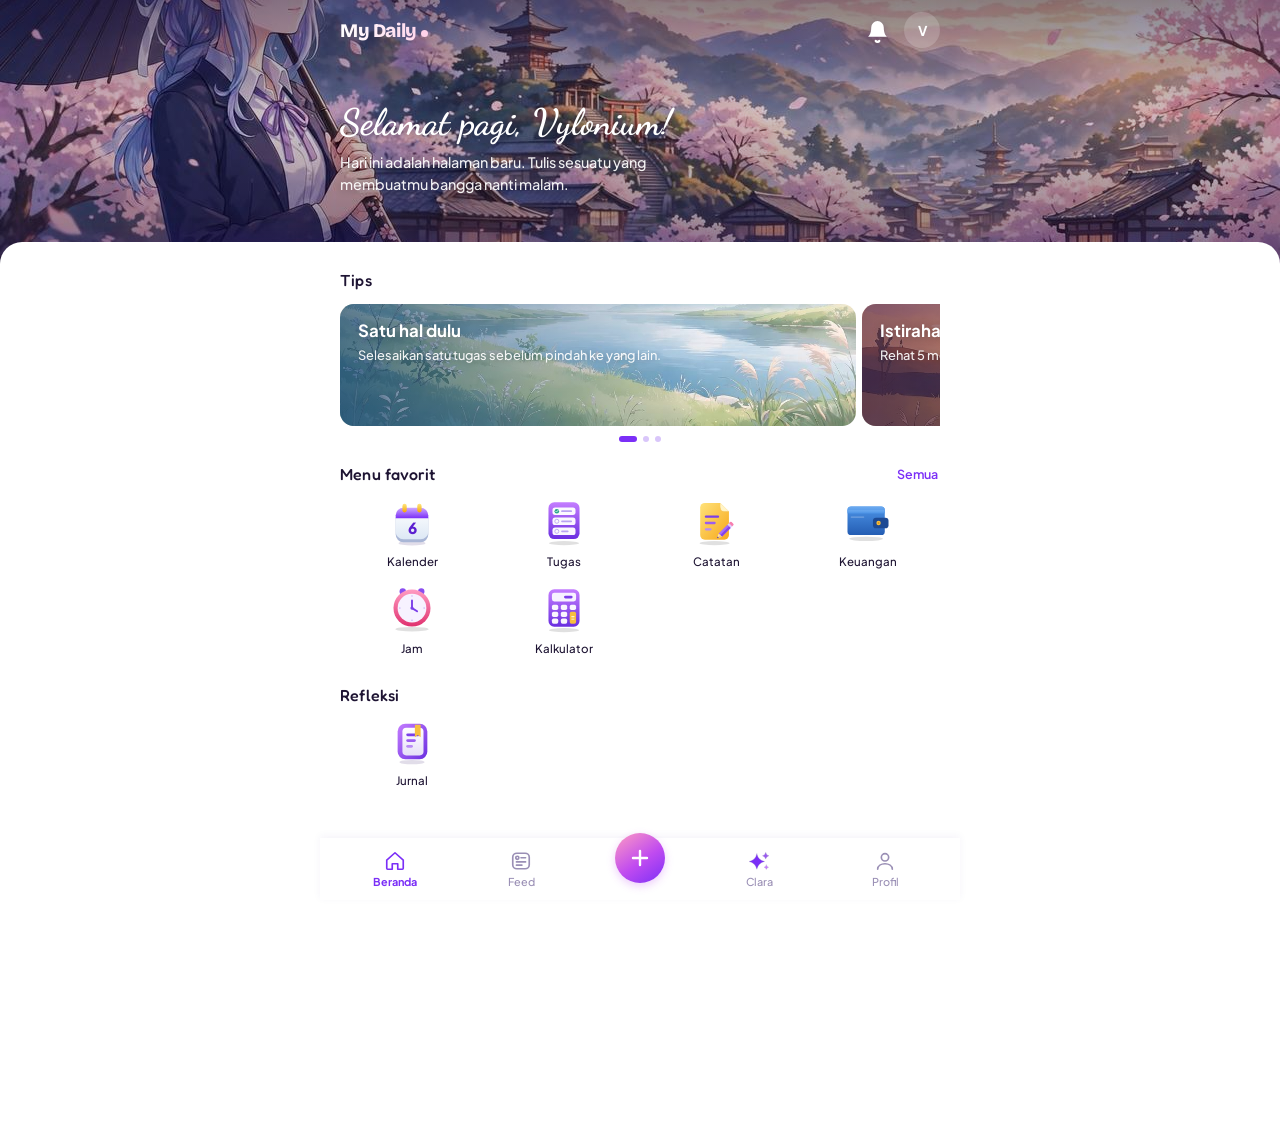
==== commit e24e8921: "fix(catatan): tempel menjaga format (HTML disanitasi + fallback teks/manual), tombol Salin/Potong/Te" ====
--- a/index.html
+++ b/index.html
@@ -20,7 +20,7 @@
 <meta name="apple-mobile-web-app-title" content="My Daily">
 
 <link href="https://fonts.googleapis.com/css2?family=Plus+Jakarta+Sans:wght@400;500;700;800&family=Dancing+Script:wght@700&family=Fredoka:wght@600&family=Bricolage+Grotesque:wght@800&family=Cormorant+Garamond:ital,wght@1,600;1,700&family=Jost:wght@500&display=swap" rel="stylesheet">
-<style>:root{--sat:env(safe-area-inset-top,0px);--sab:env(safe-area-inset-bottom,0px);--bg:#FFFFFF;--surface:#FFFFFF;--ink:#1E1433;--muted:#6A5F80;--bgimg:url(/assets/img/daily-01.jpg);--line:#E4DBF5;--sun:#B27CFF;--sky:#7B2FF7;--hero:#7B2FF7;--hero-ink:#FFFFFF;box-sizing:border-box;padding-bottom:var(--sab);--tile:#F1E8FF;--tile-edge:#D9C6FA}html{scroll-padding-top:var(--sat);overflow-x:hidden;max-width:100%}.cal,.mdl,body,div,html,section,textarea{scrollbar-width:none;-ms-overflow-style:none}body::-webkit-scrollbar,div::-webkit-scrollbar,html::-webkit-scrollbar,section::-webkit-scrollbar,textarea::-webkit-scrollbar{width:0;height:0;display:none}*{box-sizing:border-box;-webkit-tap-highlight-color:transparent}button,input,label,svg,textarea{outline:0;-webkit-touch-callout:none}button{-webkit-user-select:none;user-select:none}body{margin:0;overflow-x:hidden;max-width:100%;background:var(--bg);color:var(--ink);font-family:'Plus Jakarta Sans',system-ui,sans-serif;line-height:1.5}main{max-width:640px;margin:0 auto;padding:0 20px 40px}.in{width:100%;max-width:640px;margin:0 auto;padding:0 20px;position:relative}.hero{display:flex;align-items:flex-end;min-height:30vh;min-height:30dvh;background:linear-gradient(180deg,rgba(24,12,58,.5) 0,rgba(24,12,58,.2) 42%,rgba(24,12,58,.5) 100%),var(--bgimg) center/cover no-repeat,#5b1fd0;color:var(--hero-ink);padding:calc(72px + var(--sat)) 0 52px;position:sticky;top:0;z-index:0;overflow:hidden}.sun{display:none;position:absolute;right:-30px;top:-40px;width:130px;height:130px;border-radius:50%;background:var(--sun);opacity:.55}.hero h1{font-family:'Dancing Script','Brush Script MT',cursive;font-weight:700;font-size:clamp(1.8rem,7.5vw,2.3rem);line-height:1.15;margin:0 0 8px;position:relative}.hero h1,.hero p{text-shadow:0 1px 10px rgba(20,8,50,.45)}.hero p{margin:0;max-width:34ch;font-size:.9rem;font-weight:500;line-height:1.55;min-height:4.65em;opacity:.92;position:relative}.bar{position:fixed;top:0;left:0;right:0;z-index:10;padding:calc(12px + var(--sat)) 0 12px;background-color:#5b1fd0;background-repeat:no-repeat;background-image:linear-gradient(180deg,rgba(24,12,58,.5) 0,rgba(24,12,58,.2) 42%,rgba(24,12,58,.5) 100%),var(--bgimg);background-size:100% var(--hh,300px),max(var(--hw,390px),calc(var(--hh,300px)*1.7778)) auto;background-position:0 0,50% calc((var(--hh,300px) - max(var(--hw,390px),calc(var(--hh,300px)*1.7778))*.5625)/ 2);transition:box-shadow .25s}.bar.on{box-shadow:0 6px 18px rgba(60,20,140,.28)}.bar .in{display:flex;align-items:center;justify-content:space-between}.brand{display:inline-flex;align-items:baseline;gap:4px;font-family:'Bricolage Grotesque','Plus Jakarta Sans',sans-serif;font-weight:800;font-size:1.2rem;letter-spacing:-.4px;text-transform:none;background:linear-gradient(90deg,#fff 0,#ffd3ea 100%);-webkit-background-clip:text;background-clip:text;-webkit-text-fill-color:transparent}.brand::after{content:"";width:7px;height:7px;border-radius:50%;background:#ffd3ea}.acts{display:flex;gap:8px}.ib{position:relative;width:36px;height:36px;padding:0;border:0;border-radius:50%;background:rgba(255,255,255,.18);color:#fff;display:grid;place-items:center;font:700 .85rem 'Plus Jakarta Sans',sans-serif;cursor:pointer;outline:0;-webkit-tap-highlight-color:transparent;transition:background .15s}.ib:active{background:rgba(255,255,255,.3)}.ib svg{width:18px;height:18px;fill:none;stroke:currentColor;stroke-width:2;stroke-linecap:round;stroke-linejoin:round}.bell{width:38px;height:38px;background:0 0;box-shadow:none}.bell:active{background:0 0}.bell svg{width:25px;height:25px;transform-origin:50% 12%;filter:drop-shadow(0 2px 3px rgba(40,10,110,.25))}.item,.item:focus,.item:focus-visible{outline:0;-webkit-tap-highlight-color:transparent}h2{font-family:'Bricolage Grotesque',system-ui,sans-serif;font-size:1.2rem;margin:28px 0 22px}.grid{display:grid;grid-template-columns:repeat(4,1fr);gap:18px 8px}.item{display:flex;flex-direction:column;align-items:center;gap:9px;background:0 0;border:0;padding:0;cursor:pointer;color:var(--ink);font:500 .72rem/1.25 'Plus Jakarta Sans',sans-serif;text-align:center}.tile{width:46px;height:46px;display:grid;place-items:center;transition:transform .12s}.tile svg{width:100%;height:100%}.item:active .tile{transform:scale(.92)}.hero::after{display:none;content:"";position:absolute;left:-70px;bottom:6px;width:160px;height:160px;border-radius:50%;background:#fff;opacity:.09;pointer-events:none}.fwrap{max-width:640px;margin:0 auto;padding:26px 20px 96px}.ttl{margin:0 0 12px;font-family:Fredoka,'Plus Jakarta Sans',sans-serif;font-size:1rem;font-weight:500;letter-spacing:.2px;text-align:left;color:var(--ink)}.track{display:flex;gap:6px;overflow-x:auto;scroll-snap-type:x mandatory;scrollbar-width:none;position:relative}.track::-webkit-scrollbar{display:none}.slide{flex:0 0 86%;scroll-snap-align:start;height:122px;border-radius:14px;padding:16px 18px;color:#fff;position:relative;overflow:hidden}.slide::before{content:"";position:absolute;inset:0;background:linear-gradient(90deg,var(--ov) 0,transparent 72%)}.slide h3{text-shadow:0 1px 8px rgba(0,0,0,.25);margin:0 0 5px;font-size:1.05rem;font-weight:700;line-height:1.25;max-width:70%;position:relative}.slide p{text-shadow:0 1px 6px rgba(0,0,0,.25);margin:0;font-size:.8rem;font-weight:500;max-width:65%;opacity:.92;position:relative}.s1{--ov:rgba(20,70,115,.68);background:url(/assets/img/daily-02.jpg) center/cover no-repeat #8cc3e4}.s2{--ov:rgba(8,14,40,.5);background:url(/assets/img/daily-03.jpg) 88% center/cover no-repeat #101a38}.s9{--ov:rgba(15,55,110,.5);background:url(/assets/img/daily-04.jpg) center 100%/cover no-repeat #6fb6f0}.s10{--ov:rgba(20,50,105,.6);background:url(/assets/img/daily-05.jpg) center 100%/cover no-repeat #8db8e8}.s11{--ov:rgba(10,20,60,.58);background:url(/assets/img/daily-06.jpg) center/cover no-repeat #1b2f5e}.s12{--ov:rgba(25,75,120,.7);background:url(/assets/img/daily-07.jpg) center/cover no-repeat #8cc3e4}.s3{--ov:rgba(5,15,50,.5);background:url(/assets/img/daily-08.jpg) center 60%/cover no-repeat #0e1b3d}.s4{--ov:rgba(0,70,90,.5);background:url("data:image/svg+xml,%3Csvg xmlns='http://www.w3.org/2000/svg' viewBox='0 0 480 140' preserveAspectRatio='xMidYMid slice'%3E%3Cdefs%3E%3ClinearGradient id='a' x1='0' y1='0' x2='0' y2='1'%3E%3Cstop offset='0' stop-color='%239BE8F2'/%3E%3Cstop offset='.6' stop-color='%232BB7D6'/%3E%3Cstop offset='1' stop-color='%230E7FA8'/%3E%3C/linearGradient%3E%3C/defs%3E%3Crect width='480' height='140' fill='url(%23a)'/%3E%3Ccircle cx='392' cy='34' r='46' fill='%23fff' opacity='.2'/%3E%3Cpath d='M392 22 C380 40 374 48 374 58 a18 18 0 0 0 36 0 C410 48 404 40 392 22Z' fill='%23fff' opacity='.9'/%3E%3Cpath d='M0 106 Q60 90 120 106 T240 106 T360 104 T480 104 V140 H0Z' fill='%23fff' opacity='.25'/%3E%3Cpath d='M0 120 Q70 104 140 120 T280 118 T420 116 T480 118 V140 H0Z' fill='%230B6A92' opacity='.7'/%3E%3Cg fill='%23fff' opacity='.6'%3E%3Ccircle cx='300' cy='40' r='4'/%3E%3Ccircle cx='330' cy='70' r='3'/%3E%3Ccircle cx='440' cy='80' r='5'/%3E%3Ccircle cx='270' cy='84' r='2.5'/%3E%3C/g%3E%3C/svg%3E") center/cover no-repeat #1fa7c9}.s5{--ov:rgba(75,35,70,.62);background:url(/assets/img/daily-09.jpg) center 78%/cover no-repeat #e9955e}.s6{--ov:rgba(10,70,40,.52);background:url("data:image/svg+xml,%3Csvg xmlns='http://www.w3.org/2000/svg' viewBox='0 0 480 140' preserveAspectRatio='xMidYMid slice'%3E%3Cdefs%3E%3ClinearGradient id='a' x1='0' y1='0' x2='0' y2='1'%3E%3Cstop offset='0' stop-color='%23C8F5D0'/%3E%3Cstop offset='.6' stop-color='%234CCB86'/%3E%3Cstop offset='1' stop-color='%231C8F5E'/%3E%3C/linearGradient%3E%3C/defs%3E%3Crect width='480' height='140' fill='url(%23a)'/%3E%3Ccircle cx='410' cy='34' r='22' fill='%23FFF7C2'/%3E%3Cpath d='M0 100 L90 62 L170 96 L260 54 L350 98 L430 70 L480 92 V140 H0Z' fill='%232AA06A' opacity='.7'/%3E%3Cpath d='M0 118 Q120 96 240 116 T480 108 V140 H0Z' fill='%2312724A'/%3E%3Cpath d='M250 140 Q290 122 330 118 T430 108' fill='none' stroke='%23E8FFE8' stroke-width='5' stroke-linecap='round' opacity='.7' stroke-dasharray='1 11'/%3E%3Cg fill='%230E5A3A'%3E%3Cpath d='M330 112 l10 -30 l10 30z'/%3E%3Cpath d='M356 114 l8 -24 l8 24z'/%3E%3Cpath d='M452 108 l9 -26 l9 26z'/%3E%3C/g%3E%3C/svg%3E") center/cover no-repeat #3fbf7f}.s7{--ov:rgba(40,35,95,.58);background:url(/assets/img/daily-10.jpg) center 80%/cover no-repeat #8fa3e8}.s8{--ov:rgba(25,75,120,.68);background:url(/assets/img/daily-11.jpg) center/cover no-repeat #8cc3e4}.dots{display:flex;justify-content:center;gap:6px;margin:10px 0 18px}.dots i{width:6px;height:6px;border-radius:99px;background:#d9c6fa;transition:width .25s,background .25s}.dots i.on{width:18px;background:#7b2ff7}.sdate{position:relative;display:flex;align-items:center;gap:14px;max-width:640px;margin:0 auto;padding:26px 20px 0;color:var(--ink)}.sdate::after{content:"";position:absolute;right:20px;top:26px;width:98px;height:58px;background:radial-gradient(circle,#c9aeff 2px,transparent 2.6px) 0 0/14px 14px}.dn{display:grid;place-items:center;width:64px;height:64px;border-radius:20px;background:#f1e8ff;color:#7b2ff7;font-weight:800;font-size:1.9rem;box-shadow:0 4px 0 #d9c6fa}.dm{display:flex;flex-direction:column;font-size:.85rem;color:var(--muted);line-height:1.3}.dm b{font-size:1.15rem;font-weight:800;color:var(--ink)}.sheet{position:relative;z-index:1;margin-top:-28px;min-height:100vh;min-height:100dvh;background:#fff;border-radius:22px 22px 0 0;box-shadow:0 -6px 20px rgba(60,20,140,.12)}@media (prefers-reduced-motion:no-preference){.bell svg{animation:5s ease-in-out infinite ring}@keyframes ring{0%,100%,84%{transform:rotate(0)}88%{transform:rotate(14deg)}92%{transform:rotate(-11deg)}96%{transform:rotate(6deg)}}.hero h1{animation:.7s ease-out both rise}@keyframes rise{from{opacity:0;transform:translateY(12px)}}}.nav{position:fixed;left:0;right:0;bottom:0;margin:0 auto;max-width:640px;z-index:5;display:flex;justify-content:space-around;background:#fff;padding:8px 12px calc(8px + var(--sab));box-shadow:0 -2px 8px rgba(60,20,140,.05)}.nb{display:flex;flex-direction:column;align-items:center;gap:3px;min-width:64px;background:0 0;border:0;padding:4px 8px;color:#9a8fb5;font:500 .68rem 'Plus Jakarta Sans',sans-serif;cursor:pointer;outline:0;-webkit-tap-highlight-color:transparent;transition:color .15s}.nb svg{width:22px;height:22px;fill:none;stroke:currentColor;stroke-width:1.8;stroke-linecap:round;stroke-linejoin:round}.nb.on{color:#7b2ff7;font-weight:700}.nb:active svg{transform:scale(.9)}.nav{align-items:center}.plus{width:50px;height:50px;min-width:0;margin-top:-22px;padding:0;border:0;border-radius:50%;background:linear-gradient(145deg,#ff9cc2 0,#c04bf0 55%,#7b2ff7 100%);display:grid;place-items:center;box-shadow:0 3px 8px rgba(192,75,240,.28);cursor:pointer;outline:0;-webkit-tap-highlight-color:transparent;transition:transform .12s}.plus svg{width:24px;height:24px;fill:none;stroke:#fff;stroke-width:2.4;stroke-linecap:round}.plus:active{transform:scale(.92)}.cal{position:fixed;inset:0;z-index:30;background:#fff;overflow-y:auto;visibility:hidden}.cal.open{visibility:visible}.chd{position:relative;background:#fff;color:var(--ink);padding:calc(14px + var(--sat)) 0 8px}.cal .ib{background:#f1e8ff;color:#5b1fd0}.cal .ib:active{background:#e4d3ff}.cal .mv,.cal .mv:active{background:0 0}.cal .mv svg{width:26px;height:26px;stroke-width:2.4}.chd .in{z-index:1}.cmon,.crow{display:flex;align-items:center;justify-content:space-between}.ctl{font-family:Fredoka,'Plus Jakarta Sans',sans-serif;font-weight:600;font-size:1.1rem}.pill{width:auto;padding:0 14px;border-radius:999px;font-size:.75rem}.cmon{margin-top:18px}#calTitle{flex:1;min-width:0;text-align:center;font-family:'Bricolage Grotesque','Plus Jakarta Sans',system-ui,sans-serif;font-weight:800;font-size:1.75rem;line-height:1.2;letter-spacing:-.02em;font-variant-numeric:tabular-nums;white-space:nowrap;color:#5b1fd0}.csheet{position:relative;background:#fff;min-height:70vh}.cin{max-width:640px;margin:0 auto;padding:20px 20px calc(100px + var(--sab))}.cg,.wk{display:grid;grid-template-columns:repeat(7,1fr)}.wk{text-align:center;font:700 .7rem 'Plus Jakarta Sans',sans-serif;color:var(--muted);margin-bottom:8px}.cg{gap:4px 0}.day{justify-self:center;width:100%;max-width:46px;aspect-ratio:1;padding:0;border:0;border-radius:50%;background:0 0;font:600 .85rem 'Plus Jakarta Sans',sans-serif;color:var(--ink);cursor:pointer;outline:0;-webkit-tap-highlight-color:transparent;transition:transform .12s}.day:active{transform:scale(.92)}.day.out{color:#c4bbd8}.day.today{box-shadow:inset 0 0 0 2px #b27cff;color:#5b1fd0}.day.red{color:#e5384f}.day.out.red{color:#f3aab4}.day.sel{background:linear-gradient(145deg,#a36bff,#7b2ff7);color:#fff;box-shadow:none}.ag{margin-top:20px;padding:18px 4px 0;border-top:1px solid #efe7fb}.ag small{display:block;font-size:.7rem;font-weight:700;letter-spacing:.06em;text-transform:uppercase;color:#a596c4}.ag b{display:block;margin-top:6px;font-size:1.08rem;font-weight:800;color:var(--ink);letter-spacing:-.01em}.ag p{margin:10px 0 0;font-size:.84rem;line-height:1.5;color:#9c90b5}.tl{margin-top:12px}.tl-i{position:relative;padding:0 0 14px 20px;color:var(--ink);font:600 .9rem/1.4 'Plus Jakarta Sans',sans-serif}.tl-i:last-child{padding-bottom:0}.tl-i::before{content:"";position:absolute;left:0;top:6px;width:8px;height:8px;border-radius:50%;background:#7b2ff7}.tl-i:not(:last-child)::after{content:"";position:absolute;left:3px;top:14px;bottom:-6px;width:2px;border-radius:2px;background:#d9c6fa}.hol{color:#7b2ff7;font-weight:700}.hol .hs{font-weight:500;color:#9a7bdb}.hol .hs::before{content:"·";margin:0 6px}.hol[hidden]{display:none}.tl-i.ev{display:flex;justify-content:space-between;align-items:flex-start;gap:10px}.evx{flex:none;width:24px;height:24px;margin-top:-2px;padding:0;border:0;border-radius:50%;background:0 0;color:#9a7bdb;font:500 1.2rem/1 'Plus Jakarta Sans',sans-serif;cursor:pointer;outline:0;-webkit-tap-highlight-color:transparent}.evx:active{background:#f1e8ff}.addag{position:fixed;right:max(20px,calc(50% - 300px));bottom:calc(24px + var(--sab));z-index:2;width:54px;height:54px;padding:0;border:0;border-radius:50%;background:#7b2ff7;display:grid;place-items:center;cursor:pointer;outline:0;-webkit-tap-highlight-color:transparent;transition:transform .12s,background .12s}.addag svg{width:26px;height:26px;fill:none;stroke:#fff;stroke-width:2.4;stroke-linecap:round}.addag:active{transform:scale(.92);background:#5b1fd0}.mdl{position:fixed;inset:0;z-index:40;background:#fff;overflow-y:auto}.mhd{display:flex;align-items:center;justify-content:space-between;max-width:640px;margin:0 auto;padding:calc(14px + var(--sat)) 20px 8px}.mdl[hidden]{display:none}.mbox{max-width:640px;margin:0 auto;padding:20px 20px 120px;text-align:left}.fl{display:block;margin-bottom:16px;font-size:.75rem;font-weight:700;color:#555}.fl input,.fl textarea{margin-top:6px}.row2{display:grid;grid-template-columns:1fr 1fr;gap:12px}.et{font-weight:700}.em{margin-top:2px;font-size:.78rem;font-weight:600;color:#7b2ff7}.en{margin-top:2px;font-size:.8rem;font-weight:500;color:#9c90b5;line-height:1.45}.msub{margin:2px 0 18px;color:var(--muted)}.mbox input,.mbox textarea{display:block;width:100%;min-height:48px;padding:13px 14px;border:1px solid #d4d4d4;border-radius:8px;background:#fff;color:#111;font:500 16px 'Plus Jakarta Sans',sans-serif;outline:0;box-shadow:none;resize:none;-webkit-appearance:none;appearance:none}.mbox input:focus,.mbox textarea:focus{outline:0;box-shadow:none}.mbox input::placeholder,.mbox textarea::placeholder{color:#9a9a9a}.mfoot{position:fixed;left:0;right:0;bottom:0;z-index:1;padding:12px 20px calc(12px + var(--sab));background:#fff;box-shadow:0 -2px 8px rgba(60,20,140,.06)}.mok{display:block;width:100%;max-width:640px;margin:0 auto;padding:14px;border:0;border-radius:999px;background:#7b2ff7;color:#fff;font:700 .9rem 'Plus Jakarta Sans',sans-serif;cursor:pointer;outline:0;-webkit-tap-highlight-color:transparent}.mok:active{opacity:.8}.mbox input[readonly]{cursor:pointer}.tp{position:fixed;inset:0;z-index:50;display:flex;align-items:center;justify-content:center;padding:20px;background:rgba(0,0,0,.45)}.tp[hidden]{display:none}.tps{width:100%;max-width:320px;padding:20px;border-radius:16px;background:#fff;box-shadow:0 12px 32px rgba(0,0,0,.18)}.tpt{font:700 .8rem 'Plus Jakarta Sans',sans-serif;color:#777;text-align:center}.tpv{display:flex;align-items:center;justify-content:center;gap:4px;margin-top:8px}.tpk{font:700 2.2rem/1 'Plus Jakarta Sans',sans-serif;color:#111}.tpq{min-width:72px;padding:8px 10px;border:0;border-radius:8px;background:0 0;color:#9a9a9a;font:700 2.2rem/1 'Plus Jakarta Sans',sans-serif;cursor:pointer;outline:0;-webkit-tap-highlight-color:transparent}.tpq.on{color:#111}.tpdial{display:block;width:240px;height:240px;margin:16px auto 0;touch-action:none;cursor:pointer;outline:0;-webkit-tap-highlight-color:transparent;-webkit-touch-callout:none;user-select:none;-webkit-user-select:none}.tpdial *{pointer-events:none;-webkit-tap-highlight-color:transparent;user-select:none;-webkit-user-select:none}.tpb{display:flex;gap:10px;margin-top:20px}.tpb button{flex:1;padding:13px;border:0;border-radius:999px;font:700 .9rem 'Plus Jakarta Sans',sans-serif;cursor:pointer;outline:0;-webkit-tap-highlight-color:transparent}.tpb .ok{background:#7b2ff7;color:#fff}.tpb .no{background:#fff;color:#111;box-shadow:inset 0 0 0 1px #d4d4d4}.tpb button:active{opacity:.8}.ttabs{display:flex;gap:8px;margin-top:12px}.ttabs button{padding:8px 14px;border:0;border-radius:999px;background:#f1e8ff;color:#5b1fd0;font:700 .78rem 'Plus Jakarta Sans',sans-serif;cursor:pointer;outline:0}.ttabs button.on{background:#7b2ff7;color:#fff}#tList{display:grid;grid-template-columns:1fr;gap:9px}.tsk{position:relative;display:grid;grid-template-columns:22px minmax(0,1fr);align-items:start;gap:13px;padding:15px 17px;border:0;border-radius:20px;background:#faf7ff;box-shadow:none;transition:background .16s,transform .12s;-webkit-user-select:none;user-select:none;-webkit-touch-callout:none}.tsk:active{background:#f3ecff;transform:scale(.996)}.tsk.done{background:#f8f6fc}.tsk-c{width:22px;height:22px;margin-top:1px;padding:0;border:1.6px solid #d3c7ec;border-radius:50%;background:#fff;display:grid;place-items:center;cursor:pointer;outline:0;transition:background .15s,border-color .15s,transform .15s}.tsk-c:active{transform:scale(.9)}.tsk-c svg{display:none;width:13px;height:13px;fill:none;stroke:#fff;stroke-width:3;stroke-linecap:round;stroke-linejoin:round}.tsk.done .tsk-c{background:#7b2ff7;border-color:#7b2ff7}.tsk-b{display:flex;flex-direction:column;min-width:0;cursor:pointer}.tsk-t{display:-webkit-box;-webkit-line-clamp:2;-webkit-box-orient:vertical;overflow:hidden;font-weight:600;font-size:.95rem;line-height:1.45;letter-spacing:-.005em;word-break:break-word}.tsk.done .tsk-t{color:#a596c4;text-decoration:line-through;text-decoration-color:rgba(123,47,247,.35)}.tsk-n{display:none}.tsk-m{display:flex;flex-wrap:wrap;align-items:center;gap:6px;margin-top:7px;font-size:.72rem;font-weight:600;color:#8e82ab}.tsk-p{padding:3px 9px;border-radius:999px;font-size:.68rem;font-weight:700;letter-spacing:.01em}.tsk-d.late{color:#d6263c}.tsem{display:flex;flex-direction:column;align-items:center;gap:6px;margin:44px 0 0;text-align:center}.tsem svg{width:96px;height:96px;margin-bottom:10px}.tsem b{font-size:1rem;font-weight:800;color:#111}.tsem span{max-width:240px;font-size:.84rem;line-height:1.5;color:#9c90b5}.tsem[hidden]{display:none}#nModal .mbox,#tModal .mbox{padding-top:10px}#nModal .tt,#tModal .tt{display:block;width:100%;min-height:0;padding:10px 0 12px;border:0;border-bottom:2px solid #e4dbf5;border-radius:0;background:0 0;font:800 1.4rem/1.3 'Bricolage Grotesque','Plus Jakarta Sans',sans-serif;color:var(--ink);transition:border-color .15s}#nModal .tt:focus,#tModal .tt:focus{border-bottom-color:#7b2ff7}#nModal .tt::placeholder,#tModal .tt::placeholder{color:#b8acd2}.tf{display:flex;gap:12px;margin-top:26px}.tfi{flex:none;width:36px;height:36px;border-radius:12px;background:#f1e8ff;color:#7b2ff7;display:grid;place-items:center}.tfi svg{width:18px;height:18px;fill:none;stroke:currentColor;stroke-width:2;stroke-linecap:round;stroke-linejoin:round}.tfb{flex:1;min-width:0}.tfl{margin-bottom:8px;font-size:.8rem;font-weight:700;line-height:36px;margin-top:0;color:#6a5f80}.cp{display:flex;flex-wrap:wrap;align-items:center;gap:8px}.cp button,.dp{position:relative;display:inline-flex;align-items:center;gap:6px;padding:8px 14px;border:1.5px solid #e4dbf5;border-radius:999px;background:#fff;color:#6a5f80;font:700 .8rem 'Plus Jakarta Sans',sans-serif;cursor:pointer;outline:0;transition:background .15s,border-color .15s,color .15s}.cp button.on,.dp.on{border-color:#7b2ff7;background:#f1e8ff;color:#5b1fd0}.dpw{display:inline-flex;align-items:center;gap:6px}#tModal .dp input{position:absolute;inset:0;display:block;width:100%;height:100%;min-height:0;padding:0;border:0;opacity:0;cursor:pointer}.dpx{width:28px;height:28px;padding:0;border:0;border-radius:50%;background:#f1e8ff;color:#5b1fd0;font:700 1rem/1 'Plus Jakarta Sans',sans-serif;cursor:pointer;outline:0}.dpx[hidden]{display:none}#tModal textarea{display:block;width:100%;padding:13px 14px;border:0;background:#f6f1ff;color:var(--ink);font:500 16px 'Plus Jakarta Sans',sans-serif;transition:box-shadow .15s}#tModal textarea:focus{box-shadow:inset 0 0 0 2px #b27cff}#tModal textarea::placeholder{color:#a596c4}#agModal .mfoot,#nModal .mfoot,#tModal .mfoot{background:0 0;box-shadow:none;pointer-events:none}#agModal .mok,#nModal .mok,#tModal .mok{pointer-events:auto;box-shadow:0 6px 16px rgba(123,47,247,.3)}#nModal .mok:disabled,#tModal .mok:disabled{opacity:.4;cursor:default;box-shadow:none}.off{visibility:hidden}.nsr{position:relative;margin-top:14px}.nsr svg{position:absolute;left:15px;top:50%;width:18px;height:18px;margin-top:-9px;fill:none;stroke:#8E7BB8;stroke-width:2;stroke-linecap:round;pointer-events:none}.nsr input{display:block;width:100%;height:44px;padding:0 14px 0 43px;border:0;border-radius:999px;background:#f1e8ff;color:var(--ink);font:500 16px 'Plus Jakarta Sans',sans-serif;outline:0;-webkit-appearance:none;appearance:none}.nsr input::placeholder{color:#9c8ebb}.nsr input::-webkit-search-cancel-button{-webkit-appearance:none}.nt{position:relative;display:flex;flex-direction:column;align-items:flex-start;justify-content:space-between;aspect-ratio:1;width:100%;min-width:0;margin:0;border:1px solid #efe7fb;background:#fff;box-shadow:0 2px 8px rgba(60,20,140,.06);color:var(--ink);font-family:inherit;text-align:left;cursor:pointer;outline:0;overflow:hidden;-webkit-user-select:none;user-select:none;-webkit-touch-callout:none;-webkit-tap-highlight-color:transparent;transition:transform .12s,background .12s}.nt:active{transform:scale(.97);background:#f6f1ff}.nt-t{width:100%;display:-webkit-box;-webkit-line-clamp:5;-webkit-box-orient:vertical;overflow:hidden;word-break:break-word}.nt-d{flex:none;border-radius:999px;background:#f1e8ff;font-weight:700;color:#5b1fd0}#nModal .nbody{display:block;width:100%;min-height:260px;margin-top:14px;padding:0;border:0;background:0 0;color:var(--ink);font:500 1rem/1.65 'Plus Jakarta Sans',sans-serif;outline:0;white-space:pre-wrap;word-break:break-word;-webkit-user-select:text;user-select:text}#nModal .nbody:empty::before{content:attr(data-ph);color:#b8acd2;pointer-events:none}#nModal .mbox{padding-bottom:150px}.nbody h2{margin:.7em 0 .3em;font:800 1.3rem/1.3 'Bricolage Grotesque','Plus Jakarta Sans',sans-serif}.nbody blockquote{margin:.5em 0;padding:2px 0 2px 12px;border-left:3px solid #b27cff;color:#6a5f80}.nbody ol,.nbody ul{margin:.4em 0;padding-left:1.4em}.nbody span[style]{border-radius:3px}.etb{position:fixed;left:0;right:0;bottom:0;z-index:2;padding:6px 8px calc(6px + var(--sab));background:#fff}.etb .er{display:flex;gap:2px;max-width:640px;margin:0 auto;overflow-x:auto;scrollbar-width:none}.etb .er::-webkit-scrollbar{display:none}.etb button{flex:none;width:42px;height:42px;display:grid;place-items:center;padding:0;border:0;border-radius:12px;background:0 0;color:#111;cursor:pointer;outline:0;-webkit-tap-highlight-color:transparent;transition:background .12s}.etb button.on,.etb button:active{background:#efefef}.etb svg{width:22px;height:22px;fill:none;stroke:currentColor;stroke-width:1.9;stroke-linecap:round;stroke-linejoin:round}.etb i{flex:none;width:1px;height:22px;align-self:center;margin:0 4px;background:#e4dbf5}.toast{position:fixed;left:max(16px,calc(50% - 304px));right:max(16px,calc(50% - 304px));bottom:calc(88px + var(--sab));z-index:3;display:flex;align-items:center;justify-content:space-between;gap:0;min-height:46px;padding:0 8px 0 18px;border-radius:999px;background:rgba(72,72,80,.62);-webkit-backdrop-filter:blur(14px) saturate(1.2);backdrop-filter:blur(14px) saturate(1.2);box-shadow:0 4px 16px rgba(0,0,0,.12);color:#fff;font:600 .82rem/1.3 'Plus Jakarta Sans',sans-serif;animation:.2s ease-out ftIn}.toast[hidden]{display:none}.toast span{flex:1;min-width:0;padding-right:10px;overflow:hidden;text-overflow:ellipsis;white-space:nowrap}.toast button{flex:none;padding:8px 12px;border:0;border-radius:999px;background:0 0;color:#fff;font:800 .8rem 'Plus Jakarta Sans',sans-serif;cursor:pointer;outline:0;-webkit-tap-highlight-color:transparent}.toast button:active{background:rgba(255,255,255,.18)}.hsv{flex:none;height:36px;padding:0 16px;border:0;border-radius:999px;background:#7b2ff7;color:#fff;font:700 .8rem 'Plus Jakarta Sans',sans-serif;cursor:pointer;outline:0;-webkit-tap-highlight-color:transparent}.hsv:active{opacity:.8}.hsv:disabled{opacity:.4;cursor:default}.as{position:fixed;inset:0;z-index:60;display:flex;align-items:flex-end;justify-content:center;background:rgba(30,20,60,.4)}.as[hidden]{display:none}.asb{display:flex;justify-content:space-evenly;align-items:flex-start;width:100%;max-width:640px;padding:16px 12px calc(14px + var(--sab));border-radius:22px 22px 0 0;background:#fff;box-shadow:0 -6px 24px rgba(30,20,60,.12)}.asa{flex:1;min-width:0;display:flex;flex-direction:column;align-items:center;gap:5px;padding:4px 0;border:0;background:0 0;color:#111;font:600 .68rem 'Plus Jakarta Sans',sans-serif;cursor:pointer;outline:0;-webkit-tap-highlight-color:transparent}.asa .ai{width:36px;height:30px;display:grid;place-items:center;transition:transform .12s}.asa:active .ai{transform:scale(.85)}.asa svg{width:24px;height:24px;fill:none;stroke:currentColor;stroke-width:1.8;stroke-linecap:round;stroke-linejoin:round}.pinm{position:absolute;top:12px;right:12px;width:15px;height:15px;fill:#7B2FF7;stroke:#7B2FF7;stroke-width:1.6;stroke-linecap:round;stroke-linejoin:round}.nt.pn .nt-t{padding-right:16px}.nt .pinm{top:10px;right:10px;width:13px;height:13px}.tsr{position:fixed;left:max(20px,calc(50% - 300px));right:calc(max(20px,calc(50% - 300px)) + 68px);bottom:calc(26px + var(--sab));z-index:2;margin:0}.tsr input{height:50px}#tModal .tf{align-items:flex-start;gap:14px}#tModal .tfi{width:24px;height:36px;border-radius:0;background:0 0;color:#111;grid-column:1;grid-row:1}#tModal .tfi svg{width:22px;height:22px;stroke-width:1.8}#tModal .cp{gap:8px}#tModal .cp button,#tModal .dp{justify-content:center;height:38px;padding:0 16px;font-size:.78rem}#tModal #tPri{flex-wrap:nowrap}#tModal #tPri button{flex:1;padding:0}#tModal .dpw{gap:6px}#tModal .dpx{width:32px;height:32px}#tModal textarea{min-height:88px;border-radius:12px}#tModal .tf{display:grid;grid-template-columns:24px 1fr;gap:0 10px;align-items:center;margin-top:22px}#tModal .tfb{display:contents}#tModal .tfl{font-size:.78rem;line-height:36px;color:#111;grid-column:2;grid-row:1;margin:0}#tModal .tfb>.cp,#tModal .tfb>textarea{grid-column:1/-1;grid-row:2;margin-top:4px}.fav{flex:none;width:36px;height:36px;border-radius:50%;background:linear-gradient(145deg,#a36bff,#7b2ff7);color:#fff;display:grid;place-items:center;font:800 .95rem 'Plus Jakarta Sans',sans-serif}.fp{position:relative;gap:12px;align-items:flex-start;margin:0;border:0;background:0 0;box-shadow:none;-webkit-user-select:none;user-select:none;-webkit-touch-callout:none}.fp .fav{width:40px;height:40px;font-size:.95rem}.fb{flex:1;min-width:0}.fh{display:flex;align-items:baseline;flex-wrap:wrap;gap:0 8px;line-height:1.35}.ft{white-space:pre-wrap;overflow-wrap:anywhere;word-break:break-word}.ft .ht{color:#7b2ff7;font-weight:600}.ff{display:flex;align-items:center;gap:2px}.fa{display:inline-flex;align-items:center;gap:5px;height:36px;border:0;border-radius:18px;background:0 0;color:#7a6f94;font:600 .76rem 'Plus Jakarta Sans',sans-serif;cursor:pointer;outline:0;-webkit-tap-highlight-color:transparent;transition:background .15s,color .15s}.fa svg{fill:none;stroke:currentColor;stroke-width:1.8;stroke-linecap:round;stroke-linejoin:round}.fa:active{background:#f6f1ff}.fa.on{color:#7b2ff7}.fa[data-a=like].on{color:#e5384f}.fa[data-a=like].on svg,.fa[data-a=save].on svg{fill:currentColor}.fcm{margin-top:4px}.fci{display:flex;gap:10px;align-items:flex-start;padding:8px 0}.fci .fav{width:28px;height:28px;font-size:.72rem}.fcb{flex:1;min-width:0;line-height:1.4}.fcn{font-weight:800;font-size:.82rem}.fct{margin-left:6px;font-size:.7rem;color:#9a8fb5}.fcx{font-size:.9rem;white-space:pre-wrap;overflow-wrap:anywhere}.fcd{flex:none;width:28px;height:28px;padding:0;border:0;border-radius:50%;background:0 0;color:#a596c4;display:grid;place-items:center;cursor:pointer;outline:0;-webkit-tap-highlight-color:transparent}.fcd svg{width:15px;height:15px;fill:none;stroke:currentColor;stroke-width:2.2;stroke-linecap:round}.fcf{display:flex;align-items:center;gap:6px;margin-top:6px}.fci-in{flex:1;min-width:0;height:40px;padding:0 16px;border:0;border-radius:999px;background:#f6f1ff;color:var(--ink);font:500 16px 'Plus Jakarta Sans',sans-serif;outline:0;-webkit-appearance:none;appearance:none;-webkit-user-select:text;user-select:text}.fci-in::placeholder{color:#a596c4}.fcs{flex:none;width:40px;height:40px;padding:0;border:0;border-radius:50%;background:0 0;color:#7b2ff7;display:grid;place-items:center;cursor:pointer;outline:0;-webkit-tap-highlight-color:transparent}.fcs svg{width:22px;height:22px;fill:none;stroke:currentColor;stroke-width:1.8;stroke-linecap:round;stroke-linejoin:round}.fcs:disabled{opacity:.35;cursor:default}body.feed-open .nav{z-index:31}#feed .cin{padding-bottom:calc(120px + var(--sab))}@keyframes ftIn{from{opacity:0;transform:translateY(8px)}to{opacity:1;transform:none}}body.feed-open.fc-open .nav{z-index:5}#fModal .mbox{padding:14px 20px 40px}.fwho{display:flex;align-items:center;gap:10px;margin-bottom:12px}.fwho b{font-size:.92rem;font-weight:800}#fModal .ftxt{display:block;width:100%;padding:0;border:0;border-radius:0;background:0 0;color:var(--ink);font:500 1.05rem/1.65 'Plus Jakarta Sans',sans-serif;resize:none;outline:0;-webkit-appearance:none;appearance:none;min-height:160px}#fModal .ftxt::placeholder{color:#b8acd2}.fcnt{min-height:1.2em;margin:6px 0 0;font-size:.78rem;font-weight:600;color:#e5384f}#fModal .mbox{padding-bottom:calc(150px + var(--sab))}.fimg{position:relative;margin-top:12px;border-radius:14px;overflow:hidden;background:#f6f1ff}.fimg[hidden]{display:none}.fimg img{display:block;width:100%;height:auto;max-height:360px;object-fit:contain}.fix{position:absolute;top:8px;right:8px;width:30px;height:30px;padding:0;border:0;border-radius:50%;background:rgba(30,20,60,.6);color:#fff;display:grid;place-items:center;cursor:pointer;outline:0;-webkit-tap-highlight-color:transparent}.fix svg{width:16px;height:16px;fill:none;stroke:currentColor;stroke-width:2.4;stroke-linecap:round}.ftb{position:fixed;left:0;right:0;bottom:var(--kb,0);z-index:2;background:#fff;padding-bottom:var(--sab)}.ftr{display:flex;gap:4px;max-width:640px;margin:0 auto;padding:8px 14px}.ftr button{width:44px;height:44px;padding:0;border:0;border-radius:50%;background:0 0;color:#7b2ff7;display:grid;place-items:center;cursor:pointer;outline:0;-webkit-tap-highlight-color:transparent;transition:background .15s}.ftr button.on,.ftr button:active{background:#f1e8ff}.ftr svg{width:24px;height:24px;fill:none;stroke:currentColor;stroke-width:1.8;stroke-linecap:round;stroke-linejoin:round}.fem{display:grid;grid-template-columns:repeat(8,1fr);gap:2px;max-width:640px;max-height:150px;margin:0 auto;padding:10px 14px 0;overflow-y:auto}.fem[hidden]{display:none}.fem button{height:40px;padding:0;border:0;border-radius:10px;background:0 0;font-size:1.4rem;line-height:1;cursor:pointer;outline:0;-webkit-tap-highlight-color:transparent}.fem button:active{background:#f1e8ff}.fpw{position:relative;width:100%;aspect-ratio:4/3;overflow:hidden;background:#f3eefb}.fpi{position:absolute;inset:0;display:block;width:100%;height:100%;object-fit:cover}.fhd{position:sticky;top:0;z-index:3;background:#fff;padding:calc(10px + var(--sat)) 0 10px;transition:transform .25s}.fhd .crow{gap:8px;min-height:36px}.fbrand{display:inline-flex;align-items:center;gap:5px;font-family:'Bricolage Grotesque','Plus Jakarta Sans',sans-serif;font-weight:800;font-size:1.2rem;line-height:1;letter-spacing:-.4px;background:linear-gradient(90deg,#5b1fd0 0,#b54be0 100%);-webkit-background-clip:text;background-clip:text;-webkit-text-fill-color:transparent}.fbrand::after{content:"";width:7px;height:7px;margin-top:3px;border-radius:50%;background:#b54be0}.fhd .ib{width:36px;height:36px;margin-right:-8px}.fhd .ib svg{width:22px;height:22px}.fhd .ttabs{gap:6px;margin-top:10px;overflow-x:auto;scrollbar-width:none}.fhd .ttabs::-webkit-scrollbar{display:none}.fhd .ttabs button{flex:1 0 auto;padding:9px 12px;font-size:.78rem;line-height:1.2;white-space:nowrap}body.fhide .fhd{transform:translateY(-100%)}.nav{transition:transform .25s}body.feed-open.fhide .nav{transform:translateY(calc(100% + 16px))}.fsr{margin-top:10px}.fsr input{height:40px}#feed .cin{padding-top:2px}.fp{display:block;padding:18px 0 6px}.fb{width:100%}.fh{display:flex;align-items:center;gap:12px;padding-right:0}.fh .fav{width:44px;height:44px;font-size:1rem}.fw{flex:1;min-width:0;line-height:1.3}.fn{display:flex;align-items:center;gap:6px;font-weight:800;font-size:1rem;color:var(--ink)}.fm{margin-top:1px;font-size:.8rem;font-weight:500;color:#9a8fb5;white-space:nowrap;overflow:hidden;text-overflow:ellipsis}.fmore{flex:none;width:36px;height:36px;margin-right:-8px;padding:0;border:0;border-radius:50%;background:0 0;color:#8e82ab;display:grid;place-items:center;cursor:pointer;outline:0;-webkit-tap-highlight-color:transparent}.fmore:active{background:#f6f1ff}.fmore svg{width:22px;height:22px;fill:currentColor;stroke:none}.ft{margin-top:14px;font-size:1.05rem;line-height:1.6}.fn .pinm,.fp .pinm{position:static;flex:none;width:13px;height:13px;top:auto;right:auto}.fpw{margin:14px -20px 0;width:calc(100% + 40px);border-radius:0;max-height:560px}.ff{margin:10px 0 0 -8px;gap:6px}.fa{min-width:0;gap:7px;padding:0 10px;font-size:.95rem;font-weight:600}.fa svg{width:26px;height:26px}.fa.sv{margin-left:auto;margin-right:-8px}.fp+.fp{border-top:1px solid #f1e8ff}.pmw{position:fixed;inset:0;z-index:60}.pmw[hidden]{display:none}.pm{position:absolute;top:calc(58px + var(--sat));right:max(20px,calc(50% - 300px));min-width:184px;padding:6px;border:1px solid #efe7fb;border-radius:16px;background:#fff;box-shadow:0 10px 30px rgba(30,20,60,.22)}.pmt{padding:8px 12px 6px;font:700 .78rem 'Plus Jakarta Sans',sans-serif;color:#a596c4}.pmi{display:flex;align-items:center;justify-content:space-between;gap:12px;width:100%;padding:11px 12px;border:0;border-radius:10px;background:0 0;color:#111;font:600 .86rem 'Plus Jakarta Sans',sans-serif;text-align:left;cursor:pointer;outline:0;-webkit-tap-highlight-color:transparent}.pmi:active{background:#f6f1ff}.pmi.del{color:#d6263c}.pmi svg{width:16px;height:16px;fill:none;stroke:#7B2FF7;stroke-width:2.4;stroke-linecap:round;stroke-linejoin:round;visibility:hidden}.pmi.on{color:#5b1fd0;font-weight:700}.pmi.on svg{visibility:visible}body.prof-open .nav{z-index:31}body.prof-open.pm-open .nav{z-index:5}#prof{--pfimg:url(/assets/img/daily-12.jpg)}.pf-bar{position:fixed;top:0;left:0;right:0;z-index:10;padding:calc(8px + var(--sat)) 0 8px;background-color:#5b1fd0;background-repeat:no-repeat;background-image:linear-gradient(180deg,rgba(30,10,70,.45) 0,rgba(30,10,70,.25) 45%,rgba(30,10,70,.6) 100%),var(--pfimg);background-size:100% var(--ph,300px),max(var(--pw,390px),calc(var(--ph,300px)*1.7778)) auto;background-position:0 0,50% calc((var(--ph,300px) - max(var(--pw,390px),calc(var(--ph,300px)*1.7778))*.5625)/ 2);transition:box-shadow .25s}.pf-bar.on{box-shadow:0 6px 18px rgba(60,20,140,.28)}.pf-bar .in{display:flex;align-items:center;justify-content:flex-end}#prof .pf-hero{position:relative;z-index:0;overflow:hidden;text-align:center;background:linear-gradient(180deg,rgba(30,10,70,.45) 0,rgba(30,10,70,.25) 45%,rgba(30,10,70,.6) 100%),var(--pfimg) center/cover no-repeat,#5b1fd0;color:#fff;padding:calc(74px + var(--sat)) 0 84px}#prof .pf-hero::before{display:none;content:"";position:absolute;right:-30px;top:-40px;width:130px;height:130px;border-radius:50%;background:#b27cff;opacity:.55;pointer-events:none}#prof .pf-hero::after{display:none;content:"";position:absolute;left:-70px;bottom:6px;width:160px;height:160px;border-radius:50%;background:#fff;opacity:.09;pointer-events:none}#prof .pf-hero .in{z-index:1}.pf-top{display:flex;align-items:center;gap:16px;text-align:left}.pf-info{flex:1;min-width:0}.pf-av{flex:none;width:80px;height:80px;margin:0;border-radius:50%;background:rgba(255,255,255,.2);border:0;color:#fff;display:grid;place-items:center;font:800 2rem 'Bricolage Grotesque','Plus Jakarta Sans',sans-serif;box-shadow:0 6px 18px rgba(40,10,110,.25)}.pf-n{margin:0;font-family:'Bricolage Grotesque','Plus Jakarta Sans',sans-serif;font-weight:800;font-size:1.25rem;line-height:1.2;color:#fff;word-break:break-word}.pf-h{margin-top:3px;font-size:.85rem;font-weight:500;color:#fff;opacity:.85}.pf-b{margin:18px 0 0;text-align:left;font-size:.85rem;line-height:1.6;max-width:36em;color:#fff;opacity:.95;word-break:break-word}.pf-b.emp{opacity:.7}.pf-edit{flex:none;margin-right:-10px;width:46px;height:46px;padding:0;display:flex;align-items:center;justify-content:center;border:0;border-radius:50%;background:0 0;color:#fff;cursor:pointer;outline:0;-webkit-tap-highlight-color:transparent}.pf-edit:active{opacity:.6}.pf-edit svg{width:27px;height:27px;fill:none;stroke:currentColor;stroke-width:2;stroke-linecap:round;stroke-linejoin:round}#prof .pf-body{position:relative;z-index:1;margin-top:-28px;min-height:100vh;min-height:100dvh;background:#fff;box-shadow:0 -6px 20px rgba(60,20,140,.12)}.pf-in{max-width:640px;margin:0 auto;padding:26px 20px calc(110px + var(--sab))}.pf-in .ttl{margin:26px 0 8px}.pf-in .ttl:first-child{margin-top:0}.pf-stats{display:grid;grid-template-columns:repeat(3,1fr);margin:-62px 0 0;border:0;border-radius:8px;background:#fff;box-shadow:0 10px 28px rgba(60,20,140,.16),0 2px 6px rgba(60,20,140,.08)}.pf-list+.pf-list,.pf-stats+.pf-list{margin-top:16px}.pf-st{min-width:0;padding:14px 6px;text-align:center}.pf-st b{display:block;font:800 1.25rem/1.2 'Bricolage Grotesque','Plus Jakarta Sans',sans-serif;font-variant-numeric:tabular-nums;color:#5b1fd0}.pf-st span{display:block;margin-top:4px;font-size:.72rem;font-weight:600;line-height:1.3;color:var(--muted);white-space:nowrap;overflow:hidden;text-overflow:ellipsis}.pf-list{margin:0;display:block}.pf-row{display:flex;align-items:center;gap:20px;width:100%;margin:0;padding:15px 6px;border:0;border-radius:14px;background:0 0;color:var(--ink);font:500 1.02rem/1.3 'Plus Jakarta Sans',sans-serif;text-align:left;cursor:pointer;outline:0;-webkit-tap-highlight-color:transparent;transition:background .15s}.pf-row:active{background:#f6f1ff}.pf-ic{flex:none;width:28px;height:28px;display:grid;place-items:center;color:#6a5f80}.pf-ic svg{width:26px;height:26px;display:block;fill:none;stroke:currentColor;stroke-width:1.8;stroke-linecap:round;stroke-linejoin:round}.pf-row>span:not(.pf-ic){flex:1;min-width:0}.pf-row small{display:block;margin-top:2px;line-height:1.35;font-size:.82rem;font-weight:400;color:var(--muted)}.pf-row .chev{display:none}.pf-row.dg{color:#c2255c}.pf-row.dg .pf-ic{color:#d6336c}.pf-row.dg small{color:#b58397}#chat .cin{display:flex;flex-direction:column;gap:10px;padding-top:12px;padding-bottom:calc(96px + var(--sab))}.cm{position:relative;max-width:78%;min-width:0;display:flow-root;padding:12px 17px 10px;min-height:46px;border-radius:24px;white-space:pre-wrap;overflow-wrap:anywhere;font-size:15.5px;line-height:1.5;-webkit-user-select:none;user-select:none;-webkit-touch-callout:none}.cm.u{align-self:flex-end;color:#232428;background:linear-gradient(135deg,#bfc7ff 0,#dcb6f0 45%,#f6a5d6 75%,#ffb9a8 100%);background-size:180% 180%;background-position:0 50%;box-shadow:0 6px 16px -6px rgba(246,165,214,.5),0 1px 2px rgba(0,0,0,.18);animation:9s ease-in-out infinite alternate bAur}.cm.u::before{content:"";position:absolute;inset:0;border-radius:inherit;pointer-events:none;background:linear-gradient(180deg,rgba(255,255,255,.38) 0,rgba(255,255,255,.08) 38%,transparent 55%)}.cm.a{align-self:flex-start;color:#1e1433;background:#f4f0fa;box-shadow:0 1px 2px rgba(60,20,140,.07)}.cm.err{background:#fff0f3;color:#c2255c;box-shadow:none}.cm.sg{margin-top:-5px}.cm.a.sg{border-top-left-radius:16px}.cm.u.sg{border-top-right-radius:16px}.cm.a.ak{border-bottom-left-radius:16px}.cm.u.ak{border-bottom-right-radius:16px}.cm .t{float:right;margin:8px 0 -2px 12px;font-size:10.5px;line-height:1;letter-spacing:.01em;opacity:.55;white-space:nowrap}.cm.rxd{margin-bottom:17px}.cm .brx{position:absolute;bottom:-14px;display:flex;gap:3px;margin:0;z-index:2}.cm.u .brx{right:14px}.cm.a .brx{left:14px}.cm .brx button{display:flex;align-items:center;justify-content:center;height:26px;min-width:26px;padding:0;border:0;border-radius:50%;background:#fff;color:#1e1433;font-size:13.5px;line-height:1;box-shadow:0 0 0 2px #f4f0fa,0 3px 8px rgba(60,20,140,.18);cursor:pointer;outline:0;-webkit-tap-highlight-color:transparent}.cm.baru{animation:.42s cubic-bezier(.2,1.35,.4,1) both bPop}.cm.u.baru{animation:.42s cubic-bezier(.2,1.35,.4,1) both bPop,9s ease-in-out infinite alternate bAur;transform-origin:100% 100%}.cm.a.baru{transform-origin:0 100%}@keyframes bAur{to{background-position:100% 50%}}@keyframes bPop{0%{opacity:0;transform:scale(.6) translateY(10px)}60%{opacity:1}100%{opacity:1;transform:none}}@media (prefers-reduced-motion:reduce){.cm.baru,.cm.u,.cm.u.baru{animation:none}}.cm.dots{display:flex;gap:5px;align-items:center;padding:15px 16px}.cm.dots i{width:7px;height:7px;border-radius:50%;background:#c6b4e8;animation:1s ease-in-out infinite cdot}.cm.dots i:nth-child(2){animation-delay:.15s}.cm.dots i:nth-child(3){animation-delay:.3s}@keyframes cdot{0%,100%,80%{opacity:.3;transform:none}40%{opacity:1;transform:translateY(-3px)}}.cem{margin:60px auto 0;padding:0 24px;text-align:center;font-size:.88rem;line-height:1.6;color:#6a5f80}.cem b{display:block;margin-bottom:6px;font:800 1.2rem 'Bricolage Grotesque','Plus Jakarta Sans',sans-serif;color:#1e1433}.cmp{position:fixed;left:0;right:0;bottom:0;z-index:2;max-width:640px;margin:0 auto;padding:10px 16px calc(10px + var(--sab));background:#fff}.cap{display:flex;align-items:flex-end;gap:8px;padding:5px 5px 5px 18px;border-radius:999px;background:#f4f0fa}.cmp textarea{flex:1;min-width:0;box-sizing:border-box;min-height:36px;max-height:120px;padding:7px 0;border:0;border-radius:0;background:0 0;color:#111;font:500 16px/1.4 'Plus Jakarta Sans',sans-serif;resize:none;outline:0}.cmp button{flex:none;display:grid;place-items:center;width:36px;height:36px;padding:0;border:0;border-radius:50%;background:#7b2ff7;color:#fff;cursor:pointer;outline:0;-webkit-tap-highlight-color:transparent}.cmp button:active{opacity:.85}.cmp button:disabled{opacity:.4;cursor:default}.cmp button svg{width:18px;height:18px;fill:none;stroke:currentColor;stroke-width:2.4;stroke-linecap:round;stroke-linejoin:round}.ksum{color:#fff;box-shadow:0 12px 26px -16px rgba(91,31,208,.75)}.ksum-l{letter-spacing:.02em;opacity:.88}.ksum-v{letter-spacing:-.02em}.ksum-r{display:flex;gap:10px}.ksum-r>div{flex:1}#kList{grid-template-columns:1fr;gap:9px;display:block;margin-top:2px}.krow{display:grid;grid-template-columns:40px minmax(0,1fr) auto;align-items:center;cursor:pointer;transition:background .16s;-webkit-user-select:none;user-select:none;-webkit-touch-callout:none}.kic{border-radius:14px;display:grid;place-items:center;background:#f6f1fe;color:#7b2ff7}.kic svg{width:18px;height:18px;fill:none;stroke:currentColor;stroke-width:2.2;stroke-linecap:round;stroke-linejoin:round}.kic.in{background:#f1faf6;color:#0f7a45}.kic.out{background:#fff3f5;color:#d6263c}.kt{line-height:1.35;overflow:hidden;text-overflow:ellipsis;white-space:nowrap}.km2{margin-top:2px;font-size:.72rem;font-weight:600;color:#8e82ab}.kn.in{color:#0f7a45}.kn.out{color:#d6263c}.klbl{margin:20px 0 8px;font-size:.72rem;font-weight:700;letter-spacing:.05em;text-transform:uppercase;color:#8e82ab}.kamt{display:flex;align-items:center;gap:8px;padding:4px 0 6px;border-bottom:2px solid #e4dbf5}.kamt span{font-weight:700;color:#8e82ab}.kamt input{flex:1;min-width:0;border:0;background:0 0;font:800 1.5rem 'Bricolage Grotesque','Plus Jakarta Sans',sans-serif;color:var(--ink);outline:0;-webkit-appearance:none;appearance:none}.kdate{display:block;width:100%;padding:12px 14px;border:0;border-radius:14px;background:#f4f0fa;color:var(--ink);font:600 .92rem 'Plus Jakarta Sans',sans-serif;outline:0;-webkit-appearance:none;appearance:none}.jtabs{overflow-x:auto;flex-wrap:nowrap;scrollbar-width:none;margin-top:12px}.jtabs::-webkit-scrollbar{display:none}.jtabs button{flex:none}.jpanel[hidden]{display:none}#jam .cin{padding-bottom:calc(150px + var(--sab))}.jpanel[data-p=stopwatch],.jpanel[data-p=timer]{text-align:center}.jpanel[data-p=stopwatch] .jbig,.jpanel[data-p=timer] .jbig{display:inline-block;margin:26px auto 4px;padding:22px 30px;border-radius:28px;background:radial-gradient(circle at 32% 24%,#fff 0,#faf6ff 52%,#f1e8ff 100%);box-shadow:0 20px 38px -24px rgba(60,20,140,.55),inset 0 1px 0 #fff;text-shadow:0 8px 18px rgba(60,20,140,.16)}.jbig{text-align:center;font:800 3.1rem/1.05 'Bricolage Grotesque','Plus Jakarta Sans',sans-serif;letter-spacing:-.03em;color:var(--ink);margin:10px 0 4px;font-variant-numeric:tabular-nums}.jdate{text-align:center;font-size:.86rem;font-weight:600;color:#8e82ab}.jnext{max-width:420px;margin:16px auto 0;padding:12px 16px;border-radius:16px;background:#f4f0fa;text-align:center;font-size:.8rem;font-weight:600;color:#5b1fd0}.jadd{display:grid;grid-template-columns:auto minmax(0,1fr);gap:8px;margin-bottom:14px}.jadd .jtime{grid-row:1;padding:12px 14px;border:0;border-radius:14px;background:#f4f0fa;color:var(--ink);font:700 .95rem 'Plus Jakarta Sans',sans-serif;outline:0}.jadd .jname{grid-row:2;grid-column:1/-1;padding:12px 14px;border:0;border-radius:14px;background:#f4f0fa;color:var(--ink);font:600 .92rem 'Plus Jakarta Sans',sans-serif;outline:0}.jadd .jbtn{grid-row:1;grid-column:2}.jrow{display:grid;grid-template-columns:66px minmax(0,1fr) auto;align-items:center;gap:14px;padding:14px 16px;border-radius:18px;background:#faf7ff;margin-bottom:8px;cursor:pointer;transition:background .15s,transform .12s}.jrow:active{background:#f3ecff;transform:scale(.996)}.jrow.mati{background:#f7f4fb}.jrow.demo{background:#f8f5fd;box-shadow:inset 0 0 0 1px rgba(123,47,247,.1)}.jrow.demo .km2{color:#ac9ec6}.jrow.mati .jrow-t,.jrow.mati .kt{color:#bcb1d0;filter:blur(.5px)}.jrow.mati .km2{color:#c9c0da}.jrow.mati .jsw{background:#e6dff2}.jrow-t{font:800 1.34rem/1 'Bricolage Grotesque','Plus Jakarta Sans',sans-serif;letter-spacing:-.02em;color:var(--ink);font-variant-numeric:tabular-nums}.jsw{flex:none;width:46px;height:28px;padding:0;border:0;border-radius:999px;background:#dcd2f0;position:relative;cursor:pointer;outline:0;-webkit-tap-highlight-color:transparent;transition:background .18s}.jsw::after{content:"";position:absolute;top:3px;left:3px;width:22px;height:22px;border-radius:50%;background:#fff;box-shadow:0 1px 3px rgba(60,20,140,.28);transition:transform .18s}.jsw.on{background:#7b2ff7}.jsw.on::after{transform:translateX(18px)}.jtp{position:relative;width:calc(100% + 40px);max-width:none;margin:12px -20px 0}.jdial[hidden],.jtp[hidden]{display:none}.jcols{display:grid;grid-template-columns:repeat(3,1fr);gap:0;position:relative;z-index:1}.jcol{position:relative}.jwheel{height:208px;overflow-y:auto;scroll-snap-type:y mandatory;scrollbar-width:none;-webkit-overflow-scrolling:touch;padding:75px 0;text-align:center;mask-image:linear-gradient(180deg,transparent,#000 24%,#000 76%,transparent);-webkit-mask-image:linear-gradient(180deg,transparent,#000 24%,#000 76%,transparent)}.jwheel::-webkit-scrollbar{display:none}.jwheel button{display:block;width:100%;height:58px;border:0;background:0 0;scroll-snap-align:center;color:#c4bbd8;font:800 2.7rem 'Bricolage Grotesque','Plus Jakarta Sans',sans-serif;font-variant-numeric:tabular-nums;cursor:pointer;-webkit-tap-highlight-color:transparent;transition:color .18s,transform .18s}.jwheel button.on{color:#5b1fd0;transform:scale(1.02)}.jcu{display:block;text-align:center;font:700 .55rem 'Plus Jakarta Sans',sans-serif;letter-spacing:.14em;text-transform:uppercase;color:#a08fc9;padding-top:8px}.jctrl{display:flex;align-items:center;justify-content:center;gap:24px;margin-top:40px;padding-bottom:12px}.jcirc{width:48px;height:48px;display:grid;place-items:center;border:1px solid rgba(123,47,247,.16);border-radius:50%;background:0 0;color:#6b5a8a;cursor:pointer;outline:0;-webkit-tap-highlight-color:transparent;box-shadow:none;transition:transform .2s cubic-bezier(.2,.8,.2,1),color .2s,border-color .2s}.jcirc svg{width:20px;height:20px;fill:none;stroke:currentColor;stroke-width:2;stroke-linecap:round;stroke-linejoin:round}.jcirc.big{width:86px;height:86px;border:0;font:800 .84rem 'Plus Jakarta Sans',sans-serif;letter-spacing:.02em;color:#fff;border-radius:50%;overflow:hidden;isolation:isolate;background:radial-gradient(125% 125% at 32% 24%,#b65cf0 0,#8b4bf0 46%,#6a22e0 100%);box-shadow:0 16px 26px -18px rgba(106,34,224,.55);-webkit-tap-highlight-color:transparent}.jcirc:active{transform:scale(.94)}.jcirc:disabled{opacity:.36;box-shadow:none;cursor:default;transform:none}.jbtns.soft .jbtn{border-radius:18px;box-shadow:0 14px 22px -16px rgba(60,20,140,.8),inset 0 1px 0 rgba(255,255,255,.45);transition:transform .2s cubic-bezier(.2,.8,.2,1),box-shadow .2s}.jbtns.soft .jbtn:active{transform:scale(.97)}.jbtns{display:flex;gap:10px;justify-content:center;margin-top:20px;flex-wrap:wrap}.jbtn{flex:1;min-width:0;padding:14px 18px;border:0;border-radius:999px;font:700 .9rem 'Plus Jakarta Sans',sans-serif;cursor:pointer;outline:0;-webkit-tap-highlight-color:transparent;transition:opacity .15s,transform .12s}.jbtn:active{transform:scale(.97);opacity:.9}.jbtn.main{background:#7b2ff7;color:#fff}.jbtn.ghost{background:#f4f0fa;color:#5b1fd0}#jLaps{display:grid;margin-top:20px;display:grid;gap:8px}.jlap{display:flex;justify-content:space-between;font:600 .85rem 'Plus Jakarta Sans',sans-serif;color:var(--ink)}.jlap span:last-child{color:#8e82ab;font-variant-numeric:tabular-nums}.jring{position:fixed;inset:0;z-index:90;display:grid;place-items:center;background:rgba(20,8,50,.6);-webkit-backdrop-filter:blur(6px);backdrop-filter:blur(6px);padding:24px}.jring[hidden]{display:none}.jring-in{width:100%;max-width:340px;padding:26px 22px 20px;border-radius:26px;background:#fff;text-align:center;box-shadow:0 20px 50px rgba(20,8,50,.35)}.jring-t{font:800 1.05rem 'Bricolage Grotesque','Plus Jakarta Sans',sans-serif;color:var(--ink)}.jring-s{margin:8px 0 20px;font:800 2.2rem/1 'Bricolage Grotesque','Plus Jakarta Sans',sans-serif;color:#7b2ff7;font-variant-numeric:tabular-nums}.jstage{position:relative;width:min(76vw,286px);aspect-ratio:1;margin:18px auto 6px;perspective:900px;animation:7s ease-in-out infinite jbreathe}.jface{position:relative;width:100%;height:100%;border-radius:50%;transform-style:preserve-3d;transform:rotateX(10deg) rotateY(0);transition:transform .35s}.jface::before{content:"";position:absolute;inset:-12px;border-radius:50%;background:conic-gradient(from 0deg,#7b2ff7,#c77dff,#f6a5d6,#ffb9a8,#7b2ff7);filter:blur(18px);opacity:.42;animation:13s linear infinite jspin}.jface::after{content:"";position:absolute;inset:0;border-radius:50%;background:radial-gradient(circle at 34% 26%,#fff 0,#fcf9ff 44%,#f2eaff 100%);box-shadow:inset 0 1px 0 rgba(255,255,255,.9),inset 0 -14px 26px -18px rgba(91,31,208,.35),0 26px 46px -26px rgba(60,20,140,.55)}.jsheen{position:absolute;left:8%;top:6%;width:52%;height:38%;border-radius:50%;background:linear-gradient(140deg,rgba(255,255,255,.85),rgba(255,255,255,0) 72%);transform:translateZ(22px) rotate(-12deg);pointer-events:none;z-index:3}.jarc{position:absolute;inset:5%;z-index:2;transform:rotate(-90deg) translateZ(6px)}.jarc circle{fill:none;stroke-width:4}.jarc .tr{stroke:rgba(123,47,247,.10)}.jarc .pr{stroke-linecap:round;transition:stroke-dashoffset .95s linear,stroke-dasharray .4s}.jin{position:relative;z-index:4;height:100%;display:flex;flex-direction:column;align-items:center;justify-content:center;gap:4px;padding:0 20px;transform:translateZ(24px)}.jface .jbig{margin:0;font-size:clamp(2.5rem,13.5vw,3.3rem);letter-spacing:-.045em;text-shadow:0 10px 22px rgba(60,20,140,.2),0 1px 0 #fff}.jbig i{font-style:normal;display:inline-block;transform:translateY(-.04em);animation:2s steps(1,end) infinite jblink;background:linear-gradient(180deg,#7b2ff7,#c77dff);-webkit-background-clip:text;background-clip:text;-webkit-text-fill-color:transparent;color:#7b2ff7}.jbig.pop{animation:.45s cubic-bezier(.2,.9,.3,1.4) jpop}.jsec{margin-top:2px;font-size:.68rem;font-weight:700;letter-spacing:.16em;text-transform:uppercase;color:#a08fc9}.jface .jdate{margin-top:6px;font-size:.78rem;font-weight:600;color:#8e82ab;line-height:1.35}.jorb{position:absolute;inset:-4px;border-radius:50%;transform:rotateX(74deg);transform-style:preserve-3d;pointer-events:none;z-index:1}.jorb em{position:absolute;inset:0;border-radius:50%;border:1px dashed rgba(123,47,247,.25);animation:13s linear infinite jorbSpin}.jorb i{position:absolute;top:-4px;left:50%;margin-left:-4px;width:8px;height:8px;border-radius:50%;background:#7b2ff7;box-shadow:0 0 12px 3px rgba(123,47,247,.45)}.jorb.b{inset:-22px;transform:rotateX(72deg) rotateY(24deg)}.jorb.b em{border-style:solid;border-color:rgba(246,165,214,.45);animation-duration:19s;animation-direction:reverse}.jorb.b i{background:#f6a5d6;box-shadow:0 0 12px 3px rgba(246,165,214,.55)}.jbar{position:fixed;left:0;right:0;bottom:calc(6px + var(--sab));z-index:4;margin:0 auto;max-width:min(430px,100%);display:grid;grid-template-columns:repeat(4,1fr);gap:0;padding:0;background:0 0;box-shadow:none}.jbar button{position:relative;display:flex;flex-direction:column;align-items:center;gap:5px;padding:10px 4px 12px;border:0;border-radius:0;background:0 0;color:#9a8fb5;font:600 .6rem 'Plus Jakarta Sans',sans-serif;cursor:pointer;outline:0;-webkit-tap-highlight-color:transparent;transition:color .18s,transform .16s}.jbar button svg{width:23px;height:23px;fill:none;stroke:currentColor;stroke-width:1.85;stroke-linecap:round;stroke-linejoin:round;transition:transform .24s cubic-bezier(.2,.9,.3,1.35)}.jbar button.on{color:#5b1fd0;background:0 0;box-shadow:none}.jbar button.on svg{transform:translateY(-1px) scale(1.08)}.jbar button.on::after{content:"";position:absolute;bottom:4px;left:50%;width:4px;height:4px;margin-left:-2px;border-radius:50%;background:#7b2ff7}.jbar button:active{transform:scale(.93)}@keyframes jspin{to{transform:rotate(360deg)}}@keyframes jbreathe{0%,100%{transform:translateY(0)}50%{transform:translateY(-5px)}}@keyframes jorbSpin{from{transform:rotateZ(0)}to{transform:rotateZ(360deg)}}@keyframes jblink{0%,49%{opacity:1}100%,50%{opacity:.28}}@keyframes jpop{0%,100%{transform:scale(1)}45%{transform:scale(1.07)}}@media (prefers-reduced-motion:reduce){.jbig i,.jface::before,.jorb em,.jstage{animation:none}}.hr{display:flex;align-items:center;gap:2px}#jamAdd{display:none;background:0 0;box-shadow:none;color:#5b1fd0}#jamAdd:active{background:rgba(123,47,247,.1)}#jamAdd svg{width:22px;height:22px}#jam[data-panel=alarm] #jamAdd{display:grid}.jatime{display:block;width:100%;padding:16px 18px;border:0;border-radius:20px;background:#f6f1ff;color:var(--ink);font:800 2.1rem/1 'Bricolage Grotesque','Plus Jakarta Sans',sans-serif;letter-spacing:-.02em;text-align:center;outline:0;-webkit-appearance:none;appearance:none;font-variant-numeric:tabular-nums}.jatext{display:block;width:100%;padding:14px 16px;border:0;border-radius:16px;background:#f6f1ff;color:var(--ink);font:600 .95rem 'Plus Jakarta Sans',sans-serif;outline:0}.jadays{display:flex;flex-wrap:wrap;gap:7px}.jadays button{min-width:46px;padding:9px 12px;border:0;border-radius:12px;background:#f4f0fa;color:#7c6e97;font:700 .78rem 'Plus Jakarta Sans',sans-serif;cursor:pointer;outline:0;-webkit-tap-highlight-color:transparent;transition:background .16s,color .16s,transform .12s}.jadays button:active{transform:scale(.95)}.jadays button.on{background:#7b2ff7;color:#fff}.jarow{display:flex;align-items:center;justify-content:space-between;gap:12px;margin-top:22px;padding:14px 16px;border-radius:16px;background:#faf7ff;font:600 .92rem 'Plus Jakarta Sans',sans-serif;color:var(--ink)}.jafm{padding-top:6px}.jabig{display:flex;flex-direction:column;align-items:center;gap:7px;width:100%;padding:22px 18px 18px;border:0;border-radius:24px;background:linear-gradient(158deg,#f9f4ff 0,#eee3ff 100%);color:var(--ink);cursor:pointer;outline:0;-webkit-tap-highlight-color:transparent;box-shadow:inset 0 1px 0 #fff,0 14px 30px -26px rgba(60,20,140,.6);transition:transform .12s}.jabig:active{transform:scale(.986)}.jabig span{font:800 2.7rem/1 'Bricolage Grotesque','Plus Jakarta Sans',sans-serif;letter-spacing:-.035em;font-variant-numeric:tabular-nums}.jabig.blank span{color:#bdb2d2}.jabig small{font:600 .72rem 'Plus Jakarta Sans',sans-serif;letter-spacing:.02em;color:#9a8fb5}.jacard{margin-top:14px;padding:14px 16px 15px;border-radius:18px;background:#faf7ff}.jacap{display:block;margin-bottom:9px;font:700 .68rem 'Plus Jakarta Sans',sans-serif;letter-spacing:.09em;text-transform:uppercase;color:#a294bd}.jacard .jatext{background:#fff;box-shadow:inset 0 0 0 1px rgba(123,47,247,.1)}.jacard.jarow{display:flex;align-items:center;justify-content:space-between;gap:12px;padding:16px;font:600 .92rem 'Plus Jakarta Sans',sans-serif;color:var(--ink)}.japrev{margin-top:16px;padding:13px 16px;border-radius:16px;background:#f1e8ff;color:#5b1fd0;font:600 .8rem/1.45 'Plus Jakarta Sans',sans-serif;text-align:center}.jpick{position:fixed;inset:0;z-index:95;display:grid;align-items:end;background:rgba(20,8,50,.42);-webkit-backdrop-filter:blur(4px);backdrop-filter:blur(4px)}.jpick[hidden]{display:none}.jpick-sheet{width:100%;max-width:640px;margin:0 auto;background:#fff;border-radius:28px 28px 0 0;padding:6px 18px calc(16px + var(--sab));box-shadow:0 -20px 46px rgba(20,8,50,.28);animation:.26s cubic-bezier(.2,.85,.3,1) jUp}.jpick-hd{display:flex;align-items:center;justify-content:space-between;padding:10px 2px 4px}.jpick-hd button{padding:8px 10px;border:0;border-radius:999px;background:0 0;font:700 .84rem 'Plus Jakarta Sans',sans-serif;cursor:pointer;outline:0}#jPickNo{color:#8e82ab}#jPickOk{color:#5b1fd0;background:#f3ecff}.jpick-t{font:700 .92rem 'Plus Jakarta Sans',sans-serif;color:var(--ink)}.jpick-pre{margin:6px 0 10px;text-align:center;font:800 1.9rem/1 'Bricolage Grotesque','Plus Jakarta Sans',sans-serif;letter-spacing:-.02em;color:#5b1fd0;font-variant-numeric:tabular-nums}.jpick-cols{display:grid;grid-template-columns:1fr 1fr;gap:12px}.jpick-col{min-width:0}.jpick-cap{margin-bottom:7px;text-align:center;font:700 .64rem 'Plus Jakarta Sans',sans-serif;letter-spacing:.1em;text-transform:uppercase;color:#a294bd}.jpick-wrap{position:relative}.jpick-band{position:absolute;left:4px;right:4px;top:50%;height:44px;margin-top:-22px;border-radius:14px;background:#f3ecff;pointer-events:none}.jpick-list{position:relative;height:216px;overflow-y:auto;scroll-snap-type:y mandatory;scrollbar-width:none;-ms-overflow-style:none;padding:86px 0;box-sizing:content-box}.jpick-list::-webkit-scrollbar{display:none}.jpick-list button{display:block;width:100%;height:44px;border:0;border-radius:14px;background:0 0;color:#bdb2d2;font:700 1.06rem 'Bricolage Grotesque','Plus Jakarta Sans',sans-serif;font-variant-numeric:tabular-nums;cursor:pointer;outline:0;scroll-snap-align:center;transition:color .15s,transform .15s}.jpick-list button.on{color:#5b1fd0;transform:scale(1.08)}@keyframes jUp{from{transform:translateY(26px);opacity:0}to{transform:translateY(0);opacity:1}}.jdial{position:relative;width:min(70vw,252px);aspect-ratio:1;margin:16px auto 2px;display:grid;place-items:center}.jdial::before{content:"";position:absolute;inset:-8px;border-radius:50%;background:conic-gradient(from 0deg,#7b2ff7,#c77dff,#f6a5d6,#ffb9a8,#7b2ff7);filter:blur(17px);opacity:.3;animation:14s linear infinite jspin}.jdial::after{content:"";position:absolute;inset:0;border-radius:50%;background:radial-gradient(circle at 34% 26%,#fff 0,#fcf9ff 46%,#f1e8ff 100%);box-shadow:inset 0 1px 0 #fff,inset 0 -14px 24px -20px rgba(91,31,208,.4),0 22px 42px -28px rgba(60,20,140,.55)}.jdials{position:absolute;inset:4%;z-index:2;transform:rotate(-90deg)}.jdials circle{fill:none;stroke-width:5}.jdials .tr{stroke:rgba(123,47,247,.10)}.jdials .pr{stroke-linecap:round;transition:stroke-dashoffset .18s linear}.jin2{position:relative;z-index:3;text-align:center;padding:0 14px}.jbig2{font:800 2.25rem/1 'Bricolage Grotesque','Plus Jakarta Sans',sans-serif;letter-spacing:-.035em;font-variant-numeric:tabular-nums;color:var(--ink);text-shadow:0 8px 18px rgba(60,20,140,.16)}.jms{font:800 1.15rem/1 'Bricolage Grotesque','Plus Jakarta Sans',sans-serif;color:#a08fc9;margin-left:1px}.jsub2{margin-top:8px;font:700 .62rem 'Plus Jakarta Sans',sans-serif;letter-spacing:.16em;text-transform:uppercase;color:#a08fc9}.jpanel[data-p=stopwatch] .jbtns,.jpanel[data-p=timer] .jbtns{margin-top:18px}.jlap{display:flex;align-items:center;gap:10px;padding:11px 14px;border-radius:16px;background:#faf7ff}.jlap b{flex:none;width:26px;height:26px;border-radius:50%;background:#f1e8ff;color:#5b1fd0;display:grid;place-items:center;font:800 .7rem 'Plus Jakarta Sans',sans-serif}.jlap .t{margin-left:auto;font:700 .92rem 'Plus Jakarta Sans',sans-serif;color:var(--ink);font-variant-numeric:tabular-nums}.jlap .d{min-width:54px;text-align:right;font:600 .72rem 'Plus Jakarta Sans',sans-serif;color:#a294bd;font-variant-numeric:tabular-nums}#chat,#chat .csheet{background:#fff;color:#1e1433}#chat{z-index:40;scrollbar-width:none;-ms-overflow-style:none}#chat::-webkit-scrollbar{width:0;height:0;display:none}#chat .csheet,#chatList{scrollbar-width:none;-ms-overflow-style:none}#chat .csheet::-webkit-scrollbar,#chatList::-webkit-scrollbar{width:0;height:0;display:none}#chat .cmp textarea{scrollbar-width:none;-ms-overflow-style:none;min-height:42px;padding:10px 18px;border-radius:21px;background:#f4f0fa;color:#1e1433;font:500 16px/1.4 'Plus Jakarta Sans',sans-serif}#chat .cmp textarea::-webkit-scrollbar{width:0;height:0;display:none}#chat .chd{position:sticky;top:0;z-index:3;transition:box-shadow .2s;background:#fff;color:#1e1433}#chat.scrolled .chd{box-shadow:0 8px 18px -14px rgba(60,20,140,.35)}#chat .ib{background:0 0;color:#5b1fd0}#chat .ib:active{background:#f1e8ff}#chat .ctl{color:#1e1433}#chat .cmp{background:#fff;padding:8px 12px calc(8px + var(--sab))}#chat .cap{gap:8px;padding:0;border-radius:0;background:0 0}#chat .cmp textarea::placeholder{color:#9a9a9a}#chat .cmp button{width:42px;height:42px;background:#7b2ff7;color:#fff;transition:transform .15s,opacity .18s,filter .18s}#chat .cmp button svg{width:20px;height:20px}#chat .cmp button:active{opacity:1;transform:scale(.92)}#chat .cmp button:disabled{opacity:.7;filter:saturate(.75)}.rxwrap,.rxwrap *{-webkit-user-select:none;user-select:none;-webkit-touch-callout:none;-webkit-tap-highlight-color:transparent}.msgmenu ::selection,.rxwrap ::selection{background:0 0}.rxwrap{position:fixed;inset:0;z-index:80;touch-action:none;background:rgba(14,15,17,.55);-webkit-backdrop-filter:blur(6px);backdrop-filter:blur(6px);animation:.16s both mmFade}.rxwrap .cm.rx-klon{position:fixed;margin:0;pointer-events:none;transform:none!important;animation:.2s cubic-bezier(.2,.8,.2,1) both mmLift;transition:top .22s cubic-bezier(.2,.8,.2,1)}.rxpick{position:fixed;z-index:1;display:flex;align-items:center;height:auto;padding:4px 6px;border-radius:999px;background:rgba(32,34,38,.97);-webkit-backdrop-filter:blur(20px);backdrop-filter:blur(20px);box-shadow:0 10px 30px rgba(0,0,0,.5),inset 0 0 0 1px rgba(255,255,255,.06);max-width:calc(100vw - 16px);animation:.2s cubic-bezier(.2,.9,.3,1.2) both mmIn}.rxpick .rx-row{display:flex;flex-wrap:nowrap;align-items:center;height:44px;max-width:min(250px,calc(100vw - 40px));overflow-x:auto;overflow-y:hidden;scroll-snap-type:x proximity;-webkit-overflow-scrolling:touch;scrollbar-width:none;overscroll-behavior-x:contain;touch-action:pan-x;-webkit-mask-image:linear-gradient(90deg,#000 0,#000 86%,transparent 100%);mask-image:linear-gradient(90deg,#000 0,#000 86%,transparent 100%)}.rxpick .rx-row::-webkit-scrollbar{display:none}.rxpick button{flex:none;scroll-snap-align:start;width:40px;height:40px;padding:0;border:0;border-radius:50%;background:0 0;font-size:24px;line-height:1;cursor:pointer;outline:0;transition:transform .12s,background .12s}.rxpick button:active{background:rgba(255,255,255,.1);transform:scale(1.25)}.rxpick button.mine{background:rgba(246,165,214,.28)}.msgmenu{position:fixed;z-index:1;min-width:200px;max-width:calc(100vw - 16px);display:flex;flex-direction:column;padding:4px;border-radius:20px;background:rgba(38,40,45,.97);-webkit-backdrop-filter:blur(24px);backdrop-filter:blur(24px);box-shadow:0 12px 32px rgba(0,0,0,.55),inset 0 0 0 1px rgba(255,255,255,.06);transform-origin:top center;animation:.22s cubic-bezier(.2,.9,.3,1.1) both mmIn}.msgmenu .mm-time{padding:10px 14px 4px;font-size:11px;font-weight:500;letter-spacing:.06em;text-transform:uppercase;color:#dbdee1;opacity:.6}.msgmenu .mm-sep{height:0;margin:2px 0}.msgmenu button{display:flex;align-items:center;gap:14px;width:100%;height:44px;padding:0 14px;border:0;border-radius:15px;background:0 0;color:#f2f3f5;font:500 15px 'Plus Jakarta Sans',sans-serif;text-align:left;white-space:nowrap;cursor:pointer;outline:0;transition:background .12s}.msgmenu button:active{background:rgba(255,255,255,.09)}.msgmenu button svg{width:20px;height:20px;flex:none;fill:none;stroke:currentColor;stroke-width:1.7;stroke-linecap:round;stroke-linejoin:round}.msgmenu button.bahaya{color:#ff4d4f}@keyframes mmFade{from{opacity:0}to{opacity:1}}@keyframes mmLift{from{transform:scale(.97)!important}to{transform:none!important}}@keyframes mmIn{from{opacity:0;transform:translateY(-6px) scale(.94)}to{opacity:1;transform:none}}@media (prefers-reduced-motion:reduce){.msgmenu,.rxpick,.rxwrap,.rxwrap .cm.rx-klon{animation:none;transition:none}}.pf-ver{margin:20px 0 0;text-align:center;font-size:.72rem;color:#a79dbe}#pModal .mbox{padding-top:10px}.pf-ph{margin:6px 0 24px;text-align:center}.pf-wrap{position:relative;width:76px;margin:0 auto}#pModal #pFile{display:none}.pf-pen{position:absolute;right:-4px;bottom:-4px;display:grid;place-items:center;width:28px;height:28px;padding:0;border:2px solid #fff;border-radius:50%;background:#5b1fd0;color:#fff;cursor:pointer;outline:0;-webkit-tap-highlight-color:transparent}.pf-pen:active{opacity:.8}.pf-x{position:absolute;right:-4px;top:-4px;display:grid;place-items:center;width:26px;height:26px;padding:0;border:2px solid #fff;border-radius:50%;background:#d6336c;color:#fff;cursor:pointer;outline:0;-webkit-tap-highlight-color:transparent}.pf-x[hidden]{display:none}.pf-x:active{opacity:.8}.pf-x svg{width:12px;height:12px;fill:none;stroke:currentColor;stroke-width:2.6;stroke-linecap:round;stroke-linejoin:round}.pf-pen svg{width:13px;height:13px;fill:none;stroke:currentColor;stroke-width:2.2;stroke-linecap:round;stroke-linejoin:round}.pf-pre{cursor:pointer;overflow:hidden;display:grid;place-items:center;width:76px;height:76px;margin:0 auto;border-radius:50%;background:#f1e8ff;color:#5b1fd0;font:800 1.9rem 'Bricolage Grotesque','Plus Jakarta Sans',sans-serif}.pf-cnt{display:block;margin-top:4px;text-align:right;font-size:.7rem;font-weight:500;color:#9c90b5}.csrch{padding:8px 20px 0;background:#fff}.csrch-in{position:relative;max-width:640px;margin:0 auto}.csrch>.csrch-in>svg{position:absolute;left:15px;top:50%;width:18px;height:18px;margin-top:-9px;fill:none;stroke:#8E7BB8;stroke-width:2;stroke-linecap:round;pointer-events:none}.csrch input{display:block;width:100%;height:42px;padding:0 44px 0 43px;border:0;border-radius:999px;background:#f1e8ff;color:var(--ink);font:500 15.5px 'Plus Jakarta Sans',sans-serif;outline:0;-webkit-appearance:none;appearance:none}.csrch button{position:absolute;right:5px;top:50%;width:32px;height:32px;margin-top:-16px;display:grid;place-items:center;border:0;border-radius:50%;background:0 0;cursor:pointer;outline:0;-webkit-tap-highlight-color:transparent}.csrch button svg{position:static;width:16px;height:16px;margin:0;fill:none;stroke:#6B5A8A;stroke-width:2.2;stroke-linecap:round}.jpanel[data-p=timer]:not([hidden]){display:flex;flex-direction:column;min-height:calc(100dvh - 210px)}.jpanel[data-p=timer]:not([hidden]) .jctrl{margin-top:auto}#nList{display:grid;grid-template-columns:repeat(2,minmax(0,1fr));gap:10px;align-items:start}.nt{aspect-ratio:auto;min-height:78px;padding:11px 12px;gap:6px;justify-content:flex-start;border-radius:14px}.nt-t{font-size:.8rem;font-weight:700;line-height:1.32;letter-spacing:-.01em;-webkit-line-clamp:3}.nt-d{margin-top:auto;align-self:flex-start;font-size:.6rem;padding:1px 7px}.ksum{margin:2px 0 14px;padding:20px 20px 18px;border-radius:20px;background:#fff;border:1px solid #efe7fb;box-shadow:0 2px 10px rgba(60,20,140,.05);color:var(--ink)}.ksum-l{font-size:.7rem;font-weight:700;letter-spacing:.06em;text-transform:uppercase;color:#8e82ab}.ksum-v{margin-top:7px;font:800 1.8rem/1.1 'Bricolage Grotesque','Plus Jakarta Sans',sans-serif;letter-spacing:-.025em;font-variant-numeric:tabular-nums;color:#241542}.ksum-r{display:grid;grid-template-columns:1fr 1fr;margin-top:16px;padding-top:14px;border-top:1px solid #f1eafa}.ksum-r>div{flex:none;min-width:0;padding:0;border-radius:0;background:0 0}.ksum-r>div+div{padding-left:16px;border-left:1px solid #f1eafa}.ksum-r span{opacity:.88;display:block;font-size:.66rem;font-weight:700;letter-spacing:.03em;color:#8e82ab;opacity:1}.ksum-r b{display:block;margin-top:5px;font-size:.9rem;font-weight:700;font-variant-numeric:tabular-nums;white-space:nowrap;overflow:hidden;text-overflow:ellipsis;opacity:1}.ksum-r .ki b{color:#2fa36f}.ksum-r .ko b{color:#d6263c}.kgrp{margin:18px 0 4px;padding:0 6px;font-size:.68rem;font-weight:700;letter-spacing:.06em;text-transform:uppercase;color:#8e82ab}.kgp{display:grid;gap:1px}.krow{grid-template-columns:40px minmax(0,1fr) auto;gap:13px;padding:9px 6px;border:0;border-radius:16px;background:0 0;box-shadow:none}.krow:active{background:#f6f0ff}.kic{width:40px;height:40px}.kt{font-size:.92rem;font-weight:600;color:#3a2a5c}.kn{white-space:nowrap;font-size:.9rem;font-weight:700;font-variant-numeric:tabular-nums}#kalk{overscroll-behavior:contain}#kalk .hr{gap:4px;margin-right:-6px}#kalk .hr .ib,#kalk .hr .ib:active{width:40px;height:40px;background:0 0;color:#5b1fd0}#kalk .hr .ib:active{background:rgba(123,47,247,.12)}#kalk .hr .ib svg{width:24px;height:24px;stroke-width:1.9}#kalk .csheet{min-height:0;height:calc(100dvh - 62px);display:flex;flex-direction:column}#kalk .cin{display:flex;flex-direction:column;justify-content:flex-end;width:100%;max-width:420px;height:100%;box-sizing:border-box;padding:0 16px calc(84px + var(--sab));gap:0}.klc{flex:1 1 auto;display:flex;flex-direction:column;justify-content:flex-end;min-height:0;padding:4px 4px 14px;text-align:right;background:0 0;border:0;box-shadow:none;border-radius:0}.klc-ex{min-height:30px;font:600 1.55rem/1.35 'Plus Jakarta Sans',sans-serif;letter-spacing:-.01em;color:#6b5a8a;word-break:break-all}.klc-res{margin-top:4px;min-height:44px;font:800 2.6rem/1.1 'Bricolage Grotesque','Plus Jakarta Sans',sans-serif;letter-spacing:-.035em;color:#241542;font-variant-numeric:tabular-nums;word-break:break-all}.klc-pad{flex:none;display:grid;grid-template-columns:repeat(4,minmax(0,1fr));gap:10px;margin:0;padding-top:14px;border-top:1px solid #f3ecfb}.klc-pad button{display:grid;place-items:center;justify-self:center;width:100%;max-width:64px;aspect-ratio:1/1;padding:0;border:0;border-radius:50%;background:#f6f1fd;color:#241542;font:700 1.4rem/1 'Plus Jakarta Sans',sans-serif;text-align:center;box-shadow:none;cursor:pointer;-webkit-tap-highlight-color:transparent;transition:transform .1s,background .15s}.klc-pad button:active{transform:scale(.93);background:#eadffb}.klc-pad button.fn{background:#efe8f8;color:#6b5a8a;font-size:1.16rem}.klc-pad button.op{background:#e6d8fb;color:#6a1fe0;font-size:1.6rem;font-weight:600}.klc-pad button.eq{background:linear-gradient(135deg,#7b2ff7 0,#a45bff 100%);color:#fff;font-size:1.7rem;font-weight:600;box-shadow:0 14px 24px -14px rgba(91,31,208,.9)}.klc-pad button.eq:active{background:linear-gradient(135deg,#6a22e0 0,#9448f0 100%)}@media (max-height:720px){.klc-pad{gap:8px;padding-top:10px}.klc-pad button{max-width:58px;font-size:1.28rem}.klc-pad button.op{font-size:1.45rem}.klc-pad button.eq{font-size:1.5rem}.klc-ex{font-size:1.35rem;min-height:26px}.klc-res{font-size:2.2rem;min-height:38px}}.cv-ov{position:fixed;inset:0;z-index:60;display:flex;align-items:flex-end;justify-content:center;background:rgba(30,20,60,.45);animation:.18s ease-out cvf}.cv-ov[hidden]{display:none}@keyframes cvf{from{opacity:0}}.cv-sh{display:flex;flex-direction:column;width:100%;max-width:640px;height:min(78vh,620px);padding:10px 16px calc(12px + var(--sab));border-radius:26px 26px 0 0;background:#fff;box-shadow:0 -10px 34px rgba(30,20,60,.2);animation:.26s cubic-bezier(.2,.8,.2,1) cvu}@keyframes cvu{from{transform:translateY(40px);opacity:.4}}.cv-grab{flex:none;width:40px;height:4px;margin:0 auto 12px;border-radius:99px;background:#e4dbf5}.cv-sht{flex:none;margin:0 4px 12px;font:800 1.1rem 'Bricolage Grotesque','Plus Jakarta Sans',sans-serif;color:#241542}.cv-qw{position:relative;flex:none}.cv-qw svg{position:absolute;left:15px;top:50%;width:18px;height:18px;margin-top:-9px;fill:none;stroke:#8E7BB8;stroke-width:2;stroke-linecap:round;pointer-events:none}.cv-q::-webkit-search-cancel-button{-webkit-appearance:none}.cv-q{flex:none;display:block;width:100%;height:44px;padding:0 16px 0 43px;border:0;border-radius:999px;background:#f1e8ff;color:#241542;font:500 16px 'Plus Jakarta Sans',sans-serif;outline:0;-webkit-appearance:none;appearance:none}.cv-q::placeholder{color:#9c8ebb}.cv-list{flex:1;min-height:0;margin-top:10px;overflow-y:auto;-webkit-overflow-scrolling:touch;overscroll-behavior:contain}.cv-it{display:flex;align-items:center;gap:12px;width:100%;padding:10px 8px;border:0;border-radius:14px;background:0 0;color:#241542;text-align:left;cursor:pointer;font-family:'Plus Jakarta Sans',sans-serif;-webkit-tap-highlight-color:transparent}.cv-it:active{background:#f6f1fd}.cv-it.on{background:#f6f0ff}.cv-it .cv-fl{width:36px;height:36px;font-size:1.6rem;background:none;border-radius:0;box-shadow:none}.cv-tick{flex:none;width:20px;height:20px;fill:none;stroke:#7B2FF7;stroke-width:2.6;stroke-linecap:round;stroke-linejoin:round}.cv-emp{margin:40px 0;text-align:center;font-size:.85rem;color:#9c90b5}#kurs .csheet,#satuan .csheet{min-height:calc(100dvh - 62px)}#kurs .cin,#satuan .cin{width:100%;max-width:520px;margin:0 auto;box-sizing:border-box;padding:18px 18px calc(28px + var(--sab))}#kurs .csheet{display:flex;flex-direction:column;min-height:0;height:calc(100dvh - 62px);background:#fff}#kurs .cin{display:flex;flex-direction:column;flex:1 1 auto;min-height:0;padding:6px 14px calc(16px + var(--sab))}.cv-rows{flex:1 1 auto;display:flex;flex-direction:column;gap:6px;min-height:0;overflow-y:auto;padding-top:4px}.cv-r{display:flex;align-items:center;gap:10px;padding:14px 12px;border-radius:20px;cursor:pointer;-webkit-tap-highlight-color:transparent;transition:background .15s}.cv-r.on{background:#f6f0ff}.cv-rc{flex:none;display:flex;align-items:center;gap:10px;padding:4px 6px 4px 0;border:0;background:0 0;color:#241542;font:800 1.05rem 'Plus Jakarta Sans',sans-serif;cursor:pointer;-webkit-tap-highlight-color:transparent}.cv-rc i{flex:none;width:0;height:0;border-left:5px solid #8b84a3;border-top:4px solid transparent;border-bottom:4px solid transparent}.cv-fl{flex:none;display:grid;place-items:center;width:40px;height:40px;border-radius:0;background:none;font-size:1.9rem;line-height:1;box-shadow:none}.cv-cc{flex:1;min-width:0}.cv-cc b{display:block;font-weight:800;font-size:.98rem;line-height:1.2}.cv-cc small{display:block;margin-top:1px;font-size:.74rem;font-weight:500;color:#8b84a3;white-space:nowrap;overflow:hidden;text-overflow:ellipsis}.cv-rv{flex:1 1 auto;min-width:0;text-align:right}.cv-n{font:800 2rem/1.2 'Bricolage Grotesque','Plus Jakarta Sans',sans-serif;letter-spacing:-.02em;color:#b3a9cc;white-space:nowrap;overflow:hidden;text-overflow:ellipsis;font-variant-numeric:tabular-nums}.cv-r.on .cv-n{color:#241542}.cv-r.on .cv-n.z{color:#c9bfe0}.cv-r.on .cv-n::after{content:'';display:inline-block;width:2px;height:1em;margin-left:2px;vertical-align:-.12em;border-radius:2px;background:#7b2ff7;animation:1s steps(1) infinite cvb}@keyframes cvb{50%{opacity:0}}.cv-rv small{display:block;margin-top:2px;font:500 .78rem 'Plus Jakarta Sans',sans-serif;color:#8b84a3}.cv-fn{flex:none;margin:8px 6px 10px;font:500 .7rem 'Plus Jakarta Sans',sans-serif;color:#a596c4;text-align:center}.cv-pad{flex:none;display:grid;grid-template-columns:repeat(4,minmax(0,1fr));grid-auto-rows:58px;gap:8px;padding-top:12px;border-top:1px solid #f3ecfb}.cv-pad button{display:grid;place-items:center;padding:0;border:0;border-radius:20px;background:#f6f1fd;color:#241542;font:700 1.5rem/1 'Plus Jakarta Sans',sans-serif;cursor:pointer;-webkit-tap-highlight-color:transparent;transition:transform .1s,background .15s}.cv-pad button:active{transform:scale(.96);background:#eadffb}.cv-pad .ac{grid-column:4;grid-row:1/3;background:#e6d8fb;color:#6a1fe0;font-size:1.3rem;font-weight:800}.cv-pad .bk{grid-column:4;grid-row:3/5;background:#e6d8fb;color:#6a1fe0}.cv-pad .ac:active,.cv-pad .bk:active{background:#d9c4f7}.cv-pad .bk svg{width:28px;height:28px;fill:none;stroke:currentColor;stroke-width:2;stroke-linecap:round;stroke-linejoin:round}@media (max-height:700px){.cv-pad{grid-auto-rows:50px;gap:6px}.cv-pad button{font-size:1.32rem}.cv-r{padding:10px 12px}.cv-n{font-size:1.7rem}}#musik .csheet{background:linear-gradient(180deg,#fbf7ff 0,#fff 42%)}#musik .cin{max-width:420px;padding:0 18px calc(92px + var(--sab))}.mwrap{display:flex;flex-direction:column;align-items:center;padding-top:4px}.mstage{position:relative;display:grid;place-items:center;padding:18px 0 4px}.mglow{position:absolute;top:50%;left:50%;width:230px;height:230px;margin:-115px 0 0 -115px;border-radius:50%;background:radial-gradient(circle at 50% 45%,#e7d7ff 0,#f4ecff 52%,rgba(244,236,255,0) 72%);pointer-events:none}.mcover{position:relative;width:168px;height:168px;border-radius:28px;background:linear-gradient(160deg,#fff 0,#f6eeff 100%);box-shadow:0 26px 44px -30px rgba(70,25,150,.6),inset 0 1px 0 #fff;display:grid;place-items:center;overflow:hidden;transition:transform .3s cubic-bezier(.2,.8,.2,1)}.mcover svg{width:92%;height:92%}.mcover.playing{transform:scale(.97)}.minfo{width:100%;margin-top:18px;text-align:center}.mtitle{font:700 1.15rem/1.35 'Bricolage Grotesque','Plus Jakarta Sans',sans-serif;color:#241542;letter-spacing:-.012em;overflow:hidden;text-overflow:ellipsis;white-space:nowrap}.msub{margin-top:5px;font-size:.78rem;font-weight:600;color:#9a8fb5;overflow:hidden;text-overflow:ellipsis;white-space:nowrap}.mprog{display:grid;grid-template-columns:auto minmax(0,1fr) auto;align-items:center;gap:11px;width:100%;margin-top:22px}.mprog span{font-size:.68rem;font-weight:700;color:#a99cc0;font-variant-numeric:tabular-nums}#mSeek{-webkit-appearance:none;appearance:none;width:100%;height:5px;border-radius:999px;background:#efe6fb;outline:0}#mSeek::-webkit-slider-thumb{-webkit-appearance:none;width:13px;height:13px;border-radius:50%;background:#7b2ff7;border:2px solid #fff;box-shadow:0 2px 6px rgba(91,31,208,.35)}#mSeek::-moz-range-thumb{width:13px;height:13px;border:2px solid #fff;border-radius:50%;background:#7b2ff7}.mctl{display:flex;align-items:center;justify-content:center;gap:30px;width:100%;margin-top:20px}.mctl button{border:0;background:0 0;display:grid;place-items:center;cursor:pointer;-webkit-tap-highlight-color:transparent;transition:transform .12s}.mctl .mr{width:46px;height:46px;border-radius:50%;background:#f7f0fe;color:#7b2ff7}.mctl .mr svg{width:19px;height:19px;fill:none;stroke:currentColor;stroke-width:1.9;stroke-linecap:round;stroke-linejoin:round}.mctl .mp{width:66px;height:66px;border-radius:50%;background:linear-gradient(140deg,#8b45ff 0,#6a1fe0 100%);color:#fff;box-shadow:0 18px 30px -16px rgba(91,31,208,.9)}.mctl .mp svg{width:25px;height:25px;fill:none;stroke:currentColor;stroke-width:2;stroke-linecap:round;stroke-linejoin:round}.mctl button:active{transform:scale(.94)}.mhead{display:flex;align-items:baseline;justify-content:space-between;width:100%;margin:26px 2px 12px}.mhead span{font-size:.7rem;font-weight:700;letter-spacing:.07em;text-transform:uppercase;color:#a99cc0}.mhead b{font-size:.68rem;font-weight:700;color:#c4b4e8}#mList{width:100%;display:grid;gap:2px}.mrow{display:grid;grid-template-columns:42px minmax(0,1fr) 22px;align-items:center;gap:12px;padding:9px 10px;border-radius:18px;background:0 0;cursor:pointer;-webkit-tap-highlight-color:transparent;transition:background .16s}.mrow:active{background:#f4ecff}.mth{width:42px;height:42px;border-radius:14px;display:grid;place-items:center;background:linear-gradient(160deg,#f4ecff 0,#e8dbfb 100%);color:#8b45ff;transition:background .18s,color .18s,box-shadow .18s}.mth svg{width:19px;height:19px;fill:none;stroke:currentColor;stroke-width:2;stroke-linecap:round;stroke-linejoin:round}.mn{font-size:.9rem;font-weight:600;color:#3a2a5c;overflow:hidden;text-overflow:ellipsis;white-space:nowrap}.mtx{min-width:0;display:grid;gap:2px}.mn{line-height:1.3}.ma{font-size:.74rem;font-weight:600;color:#9a8fb5;line-height:1.3;overflow:hidden;text-overflow:ellipsis;white-space:nowrap}.mrow.on .ma{color:#8b6fd0}.mrow+.mrow{box-shadow:0 -1px 0 rgba(139,69,255,.07)}.mrow.on,.mrow.on+.mrow{box-shadow:none}.mrow.on{background:#f5edff}.mrow.on .mth{background:linear-gradient(140deg,#8b45ff 0,#6a1fe0 100%);color:#fff;box-shadow:0 10px 18px -13px rgba(91,31,208,.95)}.mrow.on .mn{color:#5b1fd0;font-weight:700}.meq{display:flex;align-items:flex-end;justify-content:center;gap:2.5px;height:12px}.meq b{width:3px;border-radius:2px;background:#8b45ff;transform-origin:bottom;animation:.9s ease-in-out infinite meq}.meq b:first-child{height:7px}.meq b:nth-child(2){height:12px;animation-delay:.18s}.meq b:nth-child(3){height:9px;animation-delay:.36s}@keyframes meq{0%,100%{transform:scaleY(.5)}50%{transform:scaleY(1)}}#musik .mempty{display:none;flex-direction:column;align-items:center;gap:6px;width:100%;margin-top:26px;padding:30px 22px 26px;border-radius:26px;background:linear-gradient(180deg,#fbf7ff 0,#f7f1ff 100%);text-align:center}#musik .mempty svg{width:104px;height:98px}#musik .mempty b{margin-top:6px;font:700 1rem/1.35 'Bricolage Grotesque','Plus Jakarta Sans',sans-serif;color:#3a2a5c}#musik .mempty span{font-size:.8rem;font-weight:600;color:#9a8fb5;line-height:1.5;max-width:250px}#musik .mcta{margin-top:16px;height:44px;padding:0 22px;border:0;border-radius:999px;background:linear-gradient(135deg,#8b45ff 0,#6a1fe0 100%);color:#fff;font:700 .86rem 'Plus Jakarta Sans',sans-serif;box-shadow:0 14px 24px -16px rgba(91,31,208,.95);-webkit-tap-highlight-color:transparent}#musik .mcta:active{transform:scale(.97)}#musik .mghost{margin-top:4px;height:40px;padding:0 16px;border:0;border-radius:999px;background:rgba(139,69,255,.08);color:#6a1fe0;font:700 .8rem 'Plus Jakarta Sans',sans-serif;-webkit-tap-highlight-color:transparent}#musik .mghost:active{background:rgba(139,69,255,.16)}#musik.empty .mctl,#musik.empty .mhead,#musik.empty .minfo,#musik.empty .mprog,#musik.empty .mstage{display:none}#musik.empty .mempty{display:flex}#keu .ksum{margin:4px 0 14px;padding:22px 22px 20px;border:0;border-radius:26px;background:linear-gradient(160deg,#fbf7ff 0,#f3eaff 100%);box-shadow:none;color:#241542}#keu .ksum-l{font-size:.7rem;font-weight:700;letter-spacing:.07em;text-transform:uppercase;color:#9a8fb5}#keu .ksum-v{margin-top:8px;font:800 2rem/1.1 'Bricolage Grotesque','Plus Jakarta Sans',sans-serif;letter-spacing:-.03em;color:#241542}#keu .ksum-r{display:grid;grid-template-columns:1fr 1fr;gap:10px;margin-top:18px;padding:0;border:0}#keu .ksum-r>div,#keu .ksum-r>div+div{padding:12px 14px;border:0;border-radius:12px;background:rgba(255,255,255,.75)}#keu .ksum-r span{font-size:.66rem;font-weight:700;letter-spacing:.04em;color:#9a8fb5}#keu .ksum-r b{margin-top:4px;font-size:.95rem}#keu .ttabs{gap:8px;margin:2px 0 6px}#keu .ttabs button{padding:9px 18px;border-radius:999px;background:0 0;color:#9a8fb5;font-weight:700}#keu .ttabs button.on{background:#f1e6ff;color:#5b1fd0}#keu .kgrp{margin:20px 0 6px;padding:0 4px;font-size:.68rem;font-weight:700;letter-spacing:.07em;text-transform:uppercase;color:#a99cc0}#keu .kgp{display:grid;gap:2px}#keu .krow{display:grid;grid-template-columns:44px minmax(0,1fr) auto;align-items:center;gap:13px;padding:9px 8px;border:0;border-radius:20px;background:0 0;box-shadow:none}#keu .krow:active{background:#f6f0ff;transform:none}#keu .kic{box-sizing:border-box;flex:none;width:44px;height:44px;min-width:44px;padding:0;border-radius:16px;display:flex;align-items:center;justify-content:center;font-size:0;line-height:0}#keu .kic.in{background:#eaf8f1;color:#0f7a45}#keu .kic.out{background:#ffeef1;color:#d6263c}#keu .kic svg{display:block;width:20px;height:20px;margin:0;fill:none;stroke:currentColor;stroke-width:2.3;stroke-linecap:round;stroke-linejoin:round}#keu .kt{font-size:.95rem;font-weight:600;color:#3a2a5c}#keu .kn{font-size:.92rem;font-weight:700}
+<style>:root{--sat:env(safe-area-inset-top,0px);--sab:env(safe-area-inset-bottom,0px);--bg:#FFFFFF;--surface:#FFFFFF;--ink:#1E1433;--muted:#6A5F80;--bgimg:url(/assets/img/daily-01.jpg);--line:#E4DBF5;--sun:#B27CFF;--sky:#7B2FF7;--hero:#7B2FF7;--hero-ink:#FFFFFF;box-sizing:border-box;padding-bottom:var(--sab);--tile:#F1E8FF;--tile-edge:#D9C6FA}html{scroll-padding-top:var(--sat);overflow-x:hidden;max-width:100%}.cal,.mdl,body,div,html,section,textarea{scrollbar-width:none;-ms-overflow-style:none}body::-webkit-scrollbar,div::-webkit-scrollbar,html::-webkit-scrollbar,section::-webkit-scrollbar,textarea::-webkit-scrollbar{width:0;height:0;display:none}*{box-sizing:border-box;-webkit-tap-highlight-color:transparent}button,input,label,svg,textarea{outline:0;-webkit-touch-callout:none}button{-webkit-user-select:none;user-select:none}body{margin:0;overflow-x:hidden;max-width:100%;background:var(--bg);color:var(--ink);font-family:'Plus Jakarta Sans',system-ui,sans-serif;line-height:1.5}main{max-width:640px;margin:0 auto;padding:0 20px 40px}.in{width:100%;max-width:640px;margin:0 auto;padding:0 20px;position:relative}.hero{display:flex;align-items:flex-end;min-height:30vh;min-height:30dvh;background:linear-gradient(180deg,rgba(24,12,58,.5) 0,rgba(24,12,58,.2) 42%,rgba(24,12,58,.5) 100%),var(--bgimg) center/cover no-repeat,#5b1fd0;color:var(--hero-ink);padding:calc(72px + var(--sat)) 0 52px;position:sticky;top:0;z-index:0;overflow:hidden}.sun{display:none;position:absolute;right:-30px;top:-40px;width:130px;height:130px;border-radius:50%;background:var(--sun);opacity:.55}.hero h1{font-family:'Dancing Script','Brush Script MT',cursive;font-weight:700;font-size:clamp(1.8rem,7.5vw,2.3rem);line-height:1.15;margin:0 0 8px;position:relative}.hero h1,.hero p{text-shadow:0 1px 10px rgba(20,8,50,.45)}.hero p{margin:0;max-width:34ch;font-size:.9rem;font-weight:500;line-height:1.55;min-height:4.65em;opacity:.92;position:relative}.bar{position:fixed;top:0;left:0;right:0;z-index:10;padding:calc(12px + var(--sat)) 0 12px;background-color:#5b1fd0;background-repeat:no-repeat;background-image:linear-gradient(180deg,rgba(24,12,58,.5) 0,rgba(24,12,58,.2) 42%,rgba(24,12,58,.5) 100%),var(--bgimg);background-size:100% var(--hh,300px),max(var(--hw,390px),calc(var(--hh,300px)*1.7778)) auto;background-position:0 0,50% calc((var(--hh,300px) - max(var(--hw,390px),calc(var(--hh,300px)*1.7778))*.5625)/ 2);transition:box-shadow .25s}.bar.on{box-shadow:0 6px 18px rgba(60,20,140,.28)}.bar .in{display:flex;align-items:center;justify-content:space-between}.brand{display:inline-flex;align-items:baseline;gap:4px;font-family:'Bricolage Grotesque','Plus Jakarta Sans',sans-serif;font-weight:800;font-size:1.2rem;letter-spacing:-.4px;text-transform:none;background:linear-gradient(90deg,#fff 0,#ffd3ea 100%);-webkit-background-clip:text;background-clip:text;-webkit-text-fill-color:transparent}.brand::after{content:"";width:7px;height:7px;border-radius:50%;background:#ffd3ea}.acts{display:flex;gap:8px}.ib{position:relative;width:36px;height:36px;padding:0;border:0;border-radius:50%;background:rgba(255,255,255,.18);color:#fff;display:grid;place-items:center;font:700 .85rem 'Plus Jakarta Sans',sans-serif;cursor:pointer;outline:0;-webkit-tap-highlight-color:transparent;transition:background .15s}.ib:active{background:rgba(255,255,255,.3)}.ib svg{width:18px;height:18px;fill:none;stroke:currentColor;stroke-width:2;stroke-linecap:round;stroke-linejoin:round}.bell{width:38px;height:38px;background:0 0;box-shadow:none}.bell:active{background:0 0}.bell svg{width:25px;height:25px;transform-origin:50% 12%;filter:drop-shadow(0 2px 3px rgba(40,10,110,.25))}.item,.item:focus,.item:focus-visible{outline:0;-webkit-tap-highlight-color:transparent}h2{font-family:'Bricolage Grotesque',system-ui,sans-serif;font-size:1.2rem;margin:28px 0 22px}.grid{display:grid;grid-template-columns:repeat(4,1fr);gap:18px 8px}.item{display:flex;flex-direction:column;align-items:center;gap:9px;background:0 0;border:0;padding:0;cursor:pointer;color:var(--ink);font:500 .72rem/1.25 'Plus Jakarta Sans',sans-serif;text-align:center}.tile{width:46px;height:46px;display:grid;place-items:center;transition:transform .12s}.tile svg{width:100%;height:100%}.item:active .tile{transform:scale(.92)}.hero::after{display:none;content:"";position:absolute;left:-70px;bottom:6px;width:160px;height:160px;border-radius:50%;background:#fff;opacity:.09;pointer-events:none}.fwrap{max-width:640px;margin:0 auto;padding:26px 20px 96px}.ttl{margin:0 0 12px;font-family:Fredoka,'Plus Jakarta Sans',sans-serif;font-size:1rem;font-weight:500;letter-spacing:.2px;text-align:left;color:var(--ink)}.track{display:flex;gap:6px;overflow-x:auto;scroll-snap-type:x mandatory;scrollbar-width:none;position:relative}.track::-webkit-scrollbar{display:none}.slide{flex:0 0 86%;scroll-snap-align:start;height:122px;border-radius:14px;padding:16px 18px;color:#fff;position:relative;overflow:hidden}.slide::before{content:"";position:absolute;inset:0;background:linear-gradient(90deg,var(--ov) 0,transparent 72%)}.slide h3{text-shadow:0 1px 8px rgba(0,0,0,.25);margin:0 0 5px;font-size:1.05rem;font-weight:700;line-height:1.25;max-width:70%;position:relative}.slide p{text-shadow:0 1px 6px rgba(0,0,0,.25);margin:0;font-size:.8rem;font-weight:500;max-width:65%;opacity:.92;position:relative}.s1{--ov:rgba(20,70,115,.68);background:url(/assets/img/daily-02.jpg) center/cover no-repeat #8cc3e4}.s2{--ov:rgba(8,14,40,.5);background:url(/assets/img/daily-03.jpg) 88% center/cover no-repeat #101a38}.s9{--ov:rgba(15,55,110,.5);background:url(/assets/img/daily-04.jpg) center 100%/cover no-repeat #6fb6f0}.s10{--ov:rgba(20,50,105,.6);background:url(/assets/img/daily-05.jpg) center 100%/cover no-repeat #8db8e8}.s11{--ov:rgba(10,20,60,.58);background:url(/assets/img/daily-06.jpg) center/cover no-repeat #1b2f5e}.s12{--ov:rgba(25,75,120,.7);background:url(/assets/img/daily-07.jpg) center/cover no-repeat #8cc3e4}.s3{--ov:rgba(5,15,50,.5);background:url(/assets/img/daily-08.jpg) center 60%/cover no-repeat #0e1b3d}.s4{--ov:rgba(0,70,90,.5);background:url("data:image/svg+xml,%3Csvg xmlns='http://www.w3.org/2000/svg' viewBox='0 0 480 140' preserveAspectRatio='xMidYMid slice'%3E%3Cdefs%3E%3ClinearGradient id='a' x1='0' y1='0' x2='0' y2='1'%3E%3Cstop offset='0' stop-color='%239BE8F2'/%3E%3Cstop offset='.6' stop-color='%232BB7D6'/%3E%3Cstop offset='1' stop-color='%230E7FA8'/%3E%3C/linearGradient%3E%3C/defs%3E%3Crect width='480' height='140' fill='url(%23a)'/%3E%3Ccircle cx='392' cy='34' r='46' fill='%23fff' opacity='.2'/%3E%3Cpath d='M392 22 C380 40 374 48 374 58 a18 18 0 0 0 36 0 C410 48 404 40 392 22Z' fill='%23fff' opacity='.9'/%3E%3Cpath d='M0 106 Q60 90 120 106 T240 106 T360 104 T480 104 V140 H0Z' fill='%23fff' opacity='.25'/%3E%3Cpath d='M0 120 Q70 104 140 120 T280 118 T420 116 T480 118 V140 H0Z' fill='%230B6A92' opacity='.7'/%3E%3Cg fill='%23fff' opacity='.6'%3E%3Ccircle cx='300' cy='40' r='4'/%3E%3Ccircle cx='330' cy='70' r='3'/%3E%3Ccircle cx='440' cy='80' r='5'/%3E%3Ccircle cx='270' cy='84' r='2.5'/%3E%3C/g%3E%3C/svg%3E") center/cover no-repeat #1fa7c9}.s5{--ov:rgba(75,35,70,.62);background:url(/assets/img/daily-09.jpg) center 78%/cover no-repeat #e9955e}.s6{--ov:rgba(10,70,40,.52);background:url("data:image/svg+xml,%3Csvg xmlns='http://www.w3.org/2000/svg' viewBox='0 0 480 140' preserveAspectRatio='xMidYMid slice'%3E%3Cdefs%3E%3ClinearGradient id='a' x1='0' y1='0' x2='0' y2='1'%3E%3Cstop offset='0' stop-color='%23C8F5D0'/%3E%3Cstop offset='.6' stop-color='%234CCB86'/%3E%3Cstop offset='1' stop-color='%231C8F5E'/%3E%3C/linearGradient%3E%3C/defs%3E%3Crect width='480' height='140' fill='url(%23a)'/%3E%3Ccircle cx='410' cy='34' r='22' fill='%23FFF7C2'/%3E%3Cpath d='M0 100 L90 62 L170 96 L260 54 L350 98 L430 70 L480 92 V140 H0Z' fill='%232AA06A' opacity='.7'/%3E%3Cpath d='M0 118 Q120 96 240 116 T480 108 V140 H0Z' fill='%2312724A'/%3E%3Cpath d='M250 140 Q290 122 330 118 T430 108' fill='none' stroke='%23E8FFE8' stroke-width='5' stroke-linecap='round' opacity='.7' stroke-dasharray='1 11'/%3E%3Cg fill='%230E5A3A'%3E%3Cpath d='M330 112 l10 -30 l10 30z'/%3E%3Cpath d='M356 114 l8 -24 l8 24z'/%3E%3Cpath d='M452 108 l9 -26 l9 26z'/%3E%3C/g%3E%3C/svg%3E") center/cover no-repeat #3fbf7f}.s7{--ov:rgba(40,35,95,.58);background:url(/assets/img/daily-10.jpg) center 80%/cover no-repeat #8fa3e8}.s8{--ov:rgba(25,75,120,.68);background:url(/assets/img/daily-11.jpg) center/cover no-repeat #8cc3e4}.dots{display:flex;justify-content:center;gap:6px;margin:10px 0 18px}.dots i{width:6px;height:6px;border-radius:99px;background:#d9c6fa;transition:width .25s,background .25s}.dots i.on{width:18px;background:#7b2ff7}.sdate{position:relative;display:flex;align-items:center;gap:14px;max-width:640px;margin:0 auto;padding:26px 20px 0;color:var(--ink)}.sdate::after{content:"";position:absolute;right:20px;top:26px;width:98px;height:58px;background:radial-gradient(circle,#c9aeff 2px,transparent 2.6px) 0 0/14px 14px}.dn{display:grid;place-items:center;width:64px;height:64px;border-radius:20px;background:#f1e8ff;color:#7b2ff7;font-weight:800;font-size:1.9rem;box-shadow:0 4px 0 #d9c6fa}.dm{display:flex;flex-direction:column;font-size:.85rem;color:var(--muted);line-height:1.3}.dm b{font-size:1.15rem;font-weight:800;color:var(--ink)}.sheet{position:relative;z-index:1;margin-top:-28px;min-height:100vh;min-height:100dvh;background:#fff;border-radius:22px 22px 0 0;box-shadow:0 -6px 20px rgba(60,20,140,.12)}@media (prefers-reduced-motion:no-preference){.bell svg{animation:5s ease-in-out infinite ring}@keyframes ring{0%,100%,84%{transform:rotate(0)}88%{transform:rotate(14deg)}92%{transform:rotate(-11deg)}96%{transform:rotate(6deg)}}.hero h1{animation:.7s ease-out both rise}@keyframes rise{from{opacity:0;transform:translateY(12px)}}}.nav{position:fixed;left:0;right:0;bottom:0;margin:0 auto;max-width:640px;z-index:5;display:flex;justify-content:space-around;background:#fff;padding:8px 12px calc(8px + var(--sab));box-shadow:0 -2px 8px rgba(60,20,140,.05)}.nb{display:flex;flex-direction:column;align-items:center;gap:3px;min-width:64px;background:0 0;border:0;padding:4px 8px;color:#9a8fb5;font:500 .68rem 'Plus Jakarta Sans',sans-serif;cursor:pointer;outline:0;-webkit-tap-highlight-color:transparent;transition:color .15s}.nb svg{width:22px;height:22px;fill:none;stroke:currentColor;stroke-width:1.8;stroke-linecap:round;stroke-linejoin:round}.nb.on{color:#7b2ff7;font-weight:700}.nb:active svg{transform:scale(.9)}.nav{align-items:center}.plus{width:50px;height:50px;min-width:0;margin-top:-22px;padding:0;border:0;border-radius:50%;background:linear-gradient(145deg,#ff9cc2 0,#c04bf0 55%,#7b2ff7 100%);display:grid;place-items:center;box-shadow:0 3px 8px rgba(192,75,240,.28);cursor:pointer;outline:0;-webkit-tap-highlight-color:transparent;transition:transform .12s}.plus svg{width:24px;height:24px;fill:none;stroke:#fff;stroke-width:2.4;stroke-linecap:round}.plus:active{transform:scale(.92)}.cal{position:fixed;inset:0;z-index:30;background:#fff;overflow-y:auto;visibility:hidden}.cal.open{visibility:visible}.chd{position:relative;background:#fff;color:var(--ink);padding:calc(14px + var(--sat)) 0 8px}.cal .ib{background:#f1e8ff;color:#5b1fd0}.cal .ib:active{background:#e4d3ff}.cal .mv,.cal .mv:active{background:0 0}.cal .mv svg{width:26px;height:26px;stroke-width:2.4}.chd .in{z-index:1}.cmon,.crow{display:flex;align-items:center;justify-content:space-between}.ctl{font-family:Fredoka,'Plus Jakarta Sans',sans-serif;font-weight:600;font-size:1.1rem}.pill{width:auto;padding:0 14px;border-radius:999px;font-size:.75rem}.cmon{margin-top:18px}#calTitle{flex:1;min-width:0;text-align:center;font-family:'Bricolage Grotesque','Plus Jakarta Sans',system-ui,sans-serif;font-weight:800;font-size:1.75rem;line-height:1.2;letter-spacing:-.02em;font-variant-numeric:tabular-nums;white-space:nowrap;color:#5b1fd0}.csheet{position:relative;background:#fff;min-height:70vh}.cin{max-width:640px;margin:0 auto;padding:20px 20px calc(100px + var(--sab))}.cg,.wk{display:grid;grid-template-columns:repeat(7,1fr)}.wk{text-align:center;font:700 .7rem 'Plus Jakarta Sans',sans-serif;color:var(--muted);margin-bottom:8px}.cg{gap:4px 0}.day{justify-self:center;width:100%;max-width:46px;aspect-ratio:1;padding:0;border:0;border-radius:50%;background:0 0;font:600 .85rem 'Plus Jakarta Sans',sans-serif;color:var(--ink);cursor:pointer;outline:0;-webkit-tap-highlight-color:transparent;transition:transform .12s}.day:active{transform:scale(.92)}.day.out{color:#c4bbd8}.day.today{box-shadow:inset 0 0 0 2px #b27cff;color:#5b1fd0}.day.red{color:#e5384f}.day.out.red{color:#f3aab4}.day.sel{background:linear-gradient(145deg,#a36bff,#7b2ff7);color:#fff;box-shadow:none}.ag{margin-top:20px;padding:18px 4px 0;border-top:1px solid #efe7fb}.ag small{display:block;font-size:.7rem;font-weight:700;letter-spacing:.06em;text-transform:uppercase;color:#a596c4}.ag b{display:block;margin-top:6px;font-size:1.08rem;font-weight:800;color:var(--ink);letter-spacing:-.01em}.ag p{margin:10px 0 0;font-size:.84rem;line-height:1.5;color:#9c90b5}.tl{margin-top:12px}.tl-i{position:relative;padding:0 0 14px 20px;color:var(--ink);font:600 .9rem/1.4 'Plus Jakarta Sans',sans-serif}.tl-i:last-child{padding-bottom:0}.tl-i::before{content:"";position:absolute;left:0;top:6px;width:8px;height:8px;border-radius:50%;background:#7b2ff7}.tl-i:not(:last-child)::after{content:"";position:absolute;left:3px;top:14px;bottom:-6px;width:2px;border-radius:2px;background:#d9c6fa}.hol{color:#7b2ff7;font-weight:700}.hol .hs{font-weight:500;color:#9a7bdb}.hol .hs::before{content:"·";margin:0 6px}.hol[hidden]{display:none}.tl-i.ev{display:flex;justify-content:space-between;align-items:flex-start;gap:10px}.evx{flex:none;width:24px;height:24px;margin-top:-2px;padding:0;border:0;border-radius:50%;background:0 0;color:#9a7bdb;font:500 1.2rem/1 'Plus Jakarta Sans',sans-serif;cursor:pointer;outline:0;-webkit-tap-highlight-color:transparent}.evx:active{background:#f1e8ff}.addag{position:fixed;right:max(20px,calc(50% - 300px));bottom:calc(24px + var(--sab));z-index:2;width:54px;height:54px;padding:0;border:0;border-radius:50%;background:#7b2ff7;display:grid;place-items:center;cursor:pointer;outline:0;-webkit-tap-highlight-color:transparent;transition:transform .12s,background .12s}.addag svg{width:26px;height:26px;fill:none;stroke:#fff;stroke-width:2.4;stroke-linecap:round}.addag:active{transform:scale(.92);background:#5b1fd0}.mdl{position:fixed;inset:0;z-index:40;background:#fff;overflow-y:auto}.mhd{display:flex;align-items:center;justify-content:space-between;max-width:640px;margin:0 auto;padding:calc(14px + var(--sat)) 20px 8px}.mdl[hidden]{display:none}.mbox{max-width:640px;margin:0 auto;padding:20px 20px 120px;text-align:left}.fl{display:block;margin-bottom:16px;font-size:.75rem;font-weight:700;color:#555}.fl input,.fl textarea{margin-top:6px}.row2{display:grid;grid-template-columns:1fr 1fr;gap:12px}.et{font-weight:700}.em{margin-top:2px;font-size:.78rem;font-weight:600;color:#7b2ff7}.en{margin-top:2px;font-size:.8rem;font-weight:500;color:#9c90b5;line-height:1.45}.msub{margin:2px 0 18px;color:var(--muted)}.mbox input,.mbox textarea{display:block;width:100%;min-height:48px;padding:13px 14px;border:1px solid #d4d4d4;border-radius:8px;background:#fff;color:#111;font:500 16px 'Plus Jakarta Sans',sans-serif;outline:0;box-shadow:none;resize:none;-webkit-appearance:none;appearance:none}.mbox input:focus,.mbox textarea:focus{outline:0;box-shadow:none}.mbox input::placeholder,.mbox textarea::placeholder{color:#9a9a9a}.mfoot{position:fixed;left:0;right:0;bottom:0;z-index:1;padding:12px 20px calc(12px + var(--sab));background:#fff;box-shadow:0 -2px 8px rgba(60,20,140,.06)}.mok{display:block;width:100%;max-width:640px;margin:0 auto;padding:14px;border:0;border-radius:999px;background:#7b2ff7;color:#fff;font:700 .9rem 'Plus Jakarta Sans',sans-serif;cursor:pointer;outline:0;-webkit-tap-highlight-color:transparent}.mok:active{opacity:.8}.mbox input[readonly]{cursor:pointer}.tp{position:fixed;inset:0;z-index:50;display:flex;align-items:center;justify-content:center;padding:20px;background:rgba(0,0,0,.45)}.tp[hidden]{display:none}.tps{width:100%;max-width:320px;padding:20px;border-radius:16px;background:#fff;box-shadow:0 12px 32px rgba(0,0,0,.18)}.tpt{font:700 .8rem 'Plus Jakarta Sans',sans-serif;color:#777;text-align:center}.tpv{display:flex;align-items:center;justify-content:center;gap:4px;margin-top:8px}.tpk{font:700 2.2rem/1 'Plus Jakarta Sans',sans-serif;color:#111}.tpq{min-width:72px;padding:8px 10px;border:0;border-radius:8px;background:0 0;color:#9a9a9a;font:700 2.2rem/1 'Plus Jakarta Sans',sans-serif;cursor:pointer;outline:0;-webkit-tap-highlight-color:transparent}.tpq.on{color:#111}.tpdial{display:block;width:240px;height:240px;margin:16px auto 0;touch-action:none;cursor:pointer;outline:0;-webkit-tap-highlight-color:transparent;-webkit-touch-callout:none;user-select:none;-webkit-user-select:none}.tpdial *{pointer-events:none;-webkit-tap-highlight-color:transparent;user-select:none;-webkit-user-select:none}.tpb{display:flex;gap:10px;margin-top:20px}.tpb button{flex:1;padding:13px;border:0;border-radius:999px;font:700 .9rem 'Plus Jakarta Sans',sans-serif;cursor:pointer;outline:0;-webkit-tap-highlight-color:transparent}.tpb .ok{background:#7b2ff7;color:#fff}.tpb .no{background:#fff;color:#111;box-shadow:inset 0 0 0 1px #d4d4d4}.tpb button:active{opacity:.8}.ttabs{display:flex;gap:8px;margin-top:12px}.ttabs button{padding:8px 14px;border:0;border-radius:999px;background:#f1e8ff;color:#5b1fd0;font:700 .78rem 'Plus Jakarta Sans',sans-serif;cursor:pointer;outline:0}.ttabs button.on{background:#7b2ff7;color:#fff}#tList{display:grid;grid-template-columns:1fr;gap:9px}.tsk{position:relative;display:grid;grid-template-columns:22px minmax(0,1fr);align-items:start;gap:13px;padding:15px 17px;border:0;border-radius:20px;background:#faf7ff;box-shadow:none;transition:background .16s,transform .12s;-webkit-user-select:none;user-select:none;-webkit-touch-callout:none}.tsk:active{background:#f3ecff;transform:scale(.996)}.tsk.done{background:#f8f6fc}.tsk-c{width:22px;height:22px;margin-top:1px;padding:0;border:1.6px solid #d3c7ec;border-radius:50%;background:#fff;display:grid;place-items:center;cursor:pointer;outline:0;transition:background .15s,border-color .15s,transform .15s}.tsk-c:active{transform:scale(.9)}.tsk-c svg{display:none;width:13px;height:13px;fill:none;stroke:#fff;stroke-width:3;stroke-linecap:round;stroke-linejoin:round}.tsk.done .tsk-c{background:#7b2ff7;border-color:#7b2ff7}.tsk-b{display:flex;flex-direction:column;min-width:0;cursor:pointer}.tsk-t{display:-webkit-box;-webkit-line-clamp:2;-webkit-box-orient:vertical;overflow:hidden;font-weight:600;font-size:.95rem;line-height:1.45;letter-spacing:-.005em;word-break:break-word}.tsk.done .tsk-t{color:#a596c4;text-decoration:line-through;text-decoration-color:rgba(123,47,247,.35)}.tsk-n{display:none}.tsk-m{display:flex;flex-wrap:wrap;align-items:center;gap:6px;margin-top:7px;font-size:.72rem;font-weight:600;color:#8e82ab}.tsk-p{padding:3px 9px;border-radius:999px;font-size:.68rem;font-weight:700;letter-spacing:.01em}.tsk-d.late{color:#d6263c}.tsem{display:flex;flex-direction:column;align-items:center;gap:6px;margin:44px 0 0;text-align:center}.tsem svg{width:96px;height:96px;margin-bottom:10px}.tsem b{font-size:1rem;font-weight:800;color:#111}.tsem span{max-width:240px;font-size:.84rem;line-height:1.5;color:#9c90b5}.tsem[hidden]{display:none}#nModal .mbox,#tModal .mbox{padding-top:10px}#nModal .tt,#tModal .tt{display:block;width:100%;min-height:0;padding:10px 0 12px;border:0;border-bottom:2px solid #e4dbf5;border-radius:0;background:0 0;font:800 1.4rem/1.3 'Bricolage Grotesque','Plus Jakarta Sans',sans-serif;color:var(--ink);transition:border-color .15s}#nModal .tt:focus,#tModal .tt:focus{border-bottom-color:#7b2ff7}#nModal .tt::placeholder,#tModal .tt::placeholder{color:#b8acd2}.tf{display:flex;gap:12px;margin-top:26px}.tfi{flex:none;width:36px;height:36px;border-radius:12px;background:#f1e8ff;color:#7b2ff7;display:grid;place-items:center}.tfi svg{width:18px;height:18px;fill:none;stroke:currentColor;stroke-width:2;stroke-linecap:round;stroke-linejoin:round}.tfb{flex:1;min-width:0}.tfl{margin-bottom:8px;font-size:.8rem;font-weight:700;line-height:36px;margin-top:0;color:#6a5f80}.cp{display:flex;flex-wrap:wrap;align-items:center;gap:8px}.cp button,.dp{position:relative;display:inline-flex;align-items:center;gap:6px;padding:8px 14px;border:1.5px solid #e4dbf5;border-radius:999px;background:#fff;color:#6a5f80;font:700 .8rem 'Plus Jakarta Sans',sans-serif;cursor:pointer;outline:0;transition:background .15s,border-color .15s,color .15s}.cp button.on,.dp.on{border-color:#7b2ff7;background:#f1e8ff;color:#5b1fd0}.dpw{display:inline-flex;align-items:center;gap:6px}#tModal .dp input{position:absolute;inset:0;display:block;width:100%;height:100%;min-height:0;padding:0;border:0;opacity:0;cursor:pointer}.dpx{width:28px;height:28px;padding:0;border:0;border-radius:50%;background:#f1e8ff;color:#5b1fd0;font:700 1rem/1 'Plus Jakarta Sans',sans-serif;cursor:pointer;outline:0}.dpx[hidden]{display:none}#tModal textarea{display:block;width:100%;padding:13px 14px;border:0;background:#f6f1ff;color:var(--ink);font:500 16px 'Plus Jakarta Sans',sans-serif;transition:box-shadow .15s}#tModal textarea:focus{box-shadow:inset 0 0 0 2px #b27cff}#tModal textarea::placeholder{color:#a596c4}#agModal .mfoot,#nModal .mfoot,#tModal .mfoot{background:0 0;box-shadow:none;pointer-events:none}#agModal .mok,#nModal .mok,#tModal .mok{pointer-events:auto;box-shadow:0 6px 16px rgba(123,47,247,.3)}#nModal .mok:disabled,#tModal .mok:disabled{opacity:.4;cursor:default;box-shadow:none}.off{visibility:hidden}.nsr{position:relative;margin-top:14px}.nsr svg{position:absolute;left:15px;top:50%;width:18px;height:18px;margin-top:-9px;fill:none;stroke:#8E7BB8;stroke-width:2;stroke-linecap:round;pointer-events:none}.nsr input{display:block;width:100%;height:44px;padding:0 14px 0 43px;border:0;border-radius:999px;background:#f1e8ff;color:var(--ink);font:500 16px 'Plus Jakarta Sans',sans-serif;outline:0;-webkit-appearance:none;appearance:none}.nsr input::placeholder{color:#9c8ebb}.nsr input::-webkit-search-cancel-button{-webkit-appearance:none}.nt{position:relative;display:flex;flex-direction:column;align-items:flex-start;justify-content:space-between;aspect-ratio:1;width:100%;min-width:0;margin:0;border:1px solid #efe7fb;background:#fff;box-shadow:0 2px 8px rgba(60,20,140,.06);color:var(--ink);font-family:inherit;text-align:left;cursor:pointer;outline:0;overflow:hidden;-webkit-user-select:none;user-select:none;-webkit-touch-callout:none;-webkit-tap-highlight-color:transparent;transition:transform .12s,background .12s}.nt:active{transform:scale(.97);background:#f6f1ff}.nt-t{width:100%;display:-webkit-box;-webkit-line-clamp:5;-webkit-box-orient:vertical;overflow:hidden;word-break:break-word}.nt-d{flex:none;border-radius:999px;background:#f1e8ff;font-weight:700;color:#5b1fd0}#nModal #nModal #nInp,#nModal #nBody{-webkit-user-select:text;user-select:text;-webkit-touch-callout:default}#nModal #nBody ::selection{background:#E9D7FF}.nbody{display:block;width:100%;min-height:260px;margin-top:14px;padding:0;border:0;background:0 0;color:var(--ink);font:500 1rem/1.65 'Plus Jakarta Sans',sans-serif;outline:0;white-space:pre-wrap;word-break:break-word;-webkit-user-select:text;user-select:text}#nModal .nbody:empty::before{content:attr(data-ph);color:#b8acd2;pointer-events:none}#nModal .mbox{padding-bottom:150px}.nbody h2{margin:.7em 0 .3em;font:800 1.3rem/1.3 'Bricolage Grotesque','Plus Jakarta Sans',sans-serif}.nbody blockquote{margin:.5em 0;padding:2px 0 2px 12px;border-left:3px solid #b27cff;color:#6a5f80}.nbody ol,.nbody ul{margin:.4em 0;padding-left:1.4em}.nbody span[style]{border-radius:3px}.etb{position:fixed;left:0;right:0;bottom:0;z-index:2;padding:6px 8px calc(6px + var(--sab));background:#fff}.etb .er{display:flex;gap:2px;max-width:640px;margin:0 auto;overflow-x:auto;scrollbar-width:none}.etb .er::-webkit-scrollbar{display:none}.etb button{flex:none;width:42px;height:42px;display:grid;place-items:center;padding:0;border:0;border-radius:12px;background:0 0;color:#111;cursor:pointer;outline:0;-webkit-tap-highlight-color:transparent;transition:background .12s}.etb button.on,.etb button:active{background:#efefef}.etb svg{width:22px;height:22px;fill:none;stroke:currentColor;stroke-width:1.9;stroke-linecap:round;stroke-linejoin:round}.etb i{flex:none;width:1px;height:22px;align-self:center;margin:0 4px;background:#e4dbf5}.toast{position:fixed;left:max(16px,calc(50% - 304px));right:max(16px,calc(50% - 304px));bottom:calc(88px + var(--sab));z-index:3;display:flex;align-items:center;justify-content:space-between;gap:0;min-height:46px;padding:0 8px 0 18px;border-radius:999px;background:rgba(72,72,80,.62);-webkit-backdrop-filter:blur(14px) saturate(1.2);backdrop-filter:blur(14px) saturate(1.2);box-shadow:0 4px 16px rgba(0,0,0,.12);color:#fff;font:600 .82rem/1.3 'Plus Jakarta Sans',sans-serif;animation:.2s ease-out ftIn}.toast[hidden]{display:none}.toast span{flex:1;min-width:0;padding-right:10px;overflow:hidden;text-overflow:ellipsis;white-space:nowrap}.toast button{flex:none;padding:8px 12px;border:0;border-radius:999px;background:0 0;color:#fff;font:800 .8rem 'Plus Jakarta Sans',sans-serif;cursor:pointer;outline:0;-webkit-tap-highlight-color:transparent}.toast button:active{background:rgba(255,255,255,.18)}.hsv{flex:none;height:36px;padding:0 16px;border:0;border-radius:999px;background:#7b2ff7;color:#fff;font:700 .8rem 'Plus Jakarta Sans',sans-serif;cursor:pointer;outline:0;-webkit-tap-highlight-color:transparent}.hsv:active{opacity:.8}.hsv:disabled{opacity:.4;cursor:default}.as{position:fixed;inset:0;z-index:60;display:flex;align-items:flex-end;justify-content:center;background:rgba(30,20,60,.4)}.as[hidden]{display:none}.asb{display:flex;justify-content:space-evenly;align-items:flex-start;width:100%;max-width:640px;padding:16px 12px calc(14px + var(--sab));border-radius:22px 22px 0 0;background:#fff;box-shadow:0 -6px 24px rgba(30,20,60,.12)}.asa{flex:1;min-width:0;display:flex;flex-direction:column;align-items:center;gap:5px;padding:4px 0;border:0;background:0 0;color:#111;font:600 .68rem 'Plus Jakarta Sans',sans-serif;cursor:pointer;outline:0;-webkit-tap-highlight-color:transparent}.asa .ai{width:36px;height:30px;display:grid;place-items:center;transition:transform .12s}.asa:active .ai{transform:scale(.85)}.asa svg{width:24px;height:24px;fill:none;stroke:currentColor;stroke-width:1.8;stroke-linecap:round;stroke-linejoin:round}.pinm{position:absolute;top:12px;right:12px;width:15px;height:15px;fill:#7B2FF7;stroke:#7B2FF7;stroke-width:1.6;stroke-linecap:round;stroke-linejoin:round}.nt.pn .nt-t{padding-right:16px}.nt .pinm{top:10px;right:10px;width:13px;height:13px}.tsr{position:fixed;left:max(20px,calc(50% - 300px));right:calc(max(20px,calc(50% - 300px)) + 68px);bottom:calc(26px + var(--sab));z-index:2;margin:0}.tsr input{height:50px}#tModal .tf{align-items:flex-start;gap:14px}#tModal .tfi{width:24px;height:36px;border-radius:0;background:0 0;color:#111;grid-column:1;grid-row:1}#tModal .tfi svg{width:22px;height:22px;stroke-width:1.8}#tModal .cp{gap:8px}#tModal .cp button,#tModal .dp{justify-content:center;height:38px;padding:0 16px;font-size:.78rem}#tModal #tPri{flex-wrap:nowrap}#tModal #tPri button{flex:1;padding:0}#tModal .dpw{gap:6px}#tModal .dpx{width:32px;height:32px}#tModal textarea{min-height:88px;border-radius:12px}#tModal .tf{display:grid;grid-template-columns:24px 1fr;gap:0 10px;align-items:center;margin-top:22px}#tModal .tfb{display:contents}#tModal .tfl{font-size:.78rem;line-height:36px;color:#111;grid-column:2;grid-row:1;margin:0}#tModal .tfb>.cp,#tModal .tfb>textarea{grid-column:1/-1;grid-row:2;margin-top:4px}.fav{flex:none;width:36px;height:36px;border-radius:50%;background:linear-gradient(145deg,#a36bff,#7b2ff7);color:#fff;display:grid;place-items:center;font:800 .95rem 'Plus Jakarta Sans',sans-serif}.fp{position:relative;gap:12px;align-items:flex-start;margin:0;border:0;background:0 0;box-shadow:none;-webkit-user-select:none;user-select:none;-webkit-touch-callout:none}.fp .fav{width:40px;height:40px;font-size:.95rem}.fb{flex:1;min-width:0}.fh{display:flex;align-items:baseline;flex-wrap:wrap;gap:0 8px;line-height:1.35}.ft{white-space:pre-wrap;overflow-wrap:anywhere;word-break:break-word}.ft .ht{color:#7b2ff7;font-weight:600}.ff{display:flex;align-items:center;gap:2px}.fa{display:inline-flex;align-items:center;gap:5px;height:36px;border:0;border-radius:18px;background:0 0;color:#7a6f94;font:600 .76rem 'Plus Jakarta Sans',sans-serif;cursor:pointer;outline:0;-webkit-tap-highlight-color:transparent;transition:background .15s,color .15s}.fa svg{fill:none;stroke:currentColor;stroke-width:1.8;stroke-linecap:round;stroke-linejoin:round}.fa:active{background:#f6f1ff}.fa.on{color:#7b2ff7}.fa[data-a=like].on{color:#e5384f}.fa[data-a=like].on svg,.fa[data-a=save].on svg{fill:currentColor}.fcm{margin-top:4px}.fci{display:flex;gap:10px;align-items:flex-start;padding:8px 0}.fci .fav{width:28px;height:28px;font-size:.72rem}.fcb{flex:1;min-width:0;line-height:1.4}.fcn{font-weight:800;font-size:.82rem}.fct{margin-left:6px;font-size:.7rem;color:#9a8fb5}.fcx{font-size:.9rem;white-space:pre-wrap;overflow-wrap:anywhere}.fcd{flex:none;width:28px;height:28px;padding:0;border:0;border-radius:50%;background:0 0;color:#a596c4;display:grid;place-items:center;cursor:pointer;outline:0;-webkit-tap-highlight-color:transparent}.fcd svg{width:15px;height:15px;fill:none;stroke:currentColor;stroke-width:2.2;stroke-linecap:round}.fcf{display:flex;align-items:center;gap:6px;margin-top:6px}.fci-in{flex:1;min-width:0;height:40px;padding:0 16px;border:0;border-radius:999px;background:#f6f1ff;color:var(--ink);font:500 16px 'Plus Jakarta Sans',sans-serif;outline:0;-webkit-appearance:none;appearance:none;-webkit-user-select:text;user-select:text}.fci-in::placeholder{color:#a596c4}.fcs{flex:none;width:40px;height:40px;padding:0;border:0;border-radius:50%;background:0 0;color:#7b2ff7;display:grid;place-items:center;cursor:pointer;outline:0;-webkit-tap-highlight-color:transparent}.fcs svg{width:22px;height:22px;fill:none;stroke:currentColor;stroke-width:1.8;stroke-linecap:round;stroke-linejoin:round}.fcs:disabled{opacity:.35;cursor:default}body.feed-open .nav{z-index:31}#feed .cin{padding-bottom:calc(120px + var(--sab))}@keyframes ftIn{from{opacity:0;transform:translateY(8px)}to{opacity:1;transform:none}}body.feed-open.fc-open .nav{z-index:5}#fModal .mbox{padding:14px 20px 40px}.fwho{display:flex;align-items:center;gap:10px;margin-bottom:12px}.fwho b{font-size:.92rem;font-weight:800}#fModal .ftxt{display:block;width:100%;padding:0;border:0;border-radius:0;background:0 0;color:var(--ink);font:500 1.05rem/1.65 'Plus Jakarta Sans',sans-serif;resize:none;outline:0;-webkit-appearance:none;appearance:none;min-height:160px}#fModal .ftxt::placeholder{color:#b8acd2}.fcnt{min-height:1.2em;margin:6px 0 0;font-size:.78rem;font-weight:600;color:#e5384f}#fModal .mbox{padding-bottom:calc(150px + var(--sab))}.fimg{position:relative;margin-top:12px;border-radius:14px;overflow:hidden;background:#f6f1ff}.fimg[hidden]{display:none}.fimg img{display:block;width:100%;height:auto;max-height:360px;object-fit:contain}.fix{position:absolute;top:8px;right:8px;width:30px;height:30px;padding:0;border:0;border-radius:50%;background:rgba(30,20,60,.6);color:#fff;display:grid;place-items:center;cursor:pointer;outline:0;-webkit-tap-highlight-color:transparent}.fix svg{width:16px;height:16px;fill:none;stroke:currentColor;stroke-width:2.4;stroke-linecap:round}.ftb{position:fixed;left:0;right:0;bottom:var(--kb,0);z-index:2;background:#fff;padding-bottom:var(--sab)}.ftr{display:flex;gap:4px;max-width:640px;margin:0 auto;padding:8px 14px}.ftr button{width:44px;height:44px;padding:0;border:0;border-radius:50%;background:0 0;color:#7b2ff7;display:grid;place-items:center;cursor:pointer;outline:0;-webkit-tap-highlight-color:transparent;transition:background .15s}.ftr button.on,.ftr button:active{background:#f1e8ff}.ftr svg{width:24px;height:24px;fill:none;stroke:currentColor;stroke-width:1.8;stroke-linecap:round;stroke-linejoin:round}.fem{display:grid;grid-template-columns:repeat(8,1fr);gap:2px;max-width:640px;max-height:150px;margin:0 auto;padding:10px 14px 0;overflow-y:auto}.fem[hidden]{display:none}.fem button{height:40px;padding:0;border:0;border-radius:10px;background:0 0;font-size:1.4rem;line-height:1;cursor:pointer;outline:0;-webkit-tap-highlight-color:transparent}.fem button:active{background:#f1e8ff}.fpw{position:relative;width:100%;aspect-ratio:4/3;overflow:hidden;background:#f3eefb}.fpi{position:absolute;inset:0;display:block;width:100%;height:100%;object-fit:cover}.fhd{position:sticky;top:0;z-index:3;background:#fff;padding:calc(10px + var(--sat)) 0 10px;transition:transform .25s}.fhd .crow{gap:8px;min-height:36px}.fbrand{display:inline-flex;align-items:center;gap:5px;font-family:'Bricolage Grotesque','Plus Jakarta Sans',sans-serif;font-weight:800;font-size:1.2rem;line-height:1;letter-spacing:-.4px;background:linear-gradient(90deg,#5b1fd0 0,#b54be0 100%);-webkit-background-clip:text;background-clip:text;-webkit-text-fill-color:transparent}.fbrand::after{content:"";width:7px;height:7px;margin-top:3px;border-radius:50%;background:#b54be0}.fhd .ib{width:36px;height:36px;margin-right:-8px}.fhd .ib svg{width:22px;height:22px}.fhd .ttabs{gap:6px;margin-top:10px;overflow-x:auto;scrollbar-width:none}.fhd .ttabs::-webkit-scrollbar{display:none}.fhd .ttabs button{flex:1 0 auto;padding:9px 12px;font-size:.78rem;line-height:1.2;white-space:nowrap}body.fhide .fhd{transform:translateY(-100%)}.nav{transition:transform .25s}body.feed-open.fhide .nav{transform:translateY(calc(100% + 16px))}.fsr{margin-top:10px}.fsr input{height:40px}#feed .cin{padding-top:2px}.fp{display:block;padding:18px 0 6px}.fb{width:100%}.fh{display:flex;align-items:center;gap:12px;padding-right:0}.fh .fav{width:44px;height:44px;font-size:1rem}.fw{flex:1;min-width:0;line-height:1.3}.fn{display:flex;align-items:center;gap:6px;font-weight:800;font-size:1rem;color:var(--ink)}.fm{margin-top:1px;font-size:.8rem;font-weight:500;color:#9a8fb5;white-space:nowrap;overflow:hidden;text-overflow:ellipsis}.fmore{flex:none;width:36px;height:36px;margin-right:-8px;padding:0;border:0;border-radius:50%;background:0 0;color:#8e82ab;display:grid;place-items:center;cursor:pointer;outline:0;-webkit-tap-highlight-color:transparent}.fmore:active{background:#f6f1ff}.fmore svg{width:22px;height:22px;fill:currentColor;stroke:none}.ft{margin-top:14px;font-size:1.05rem;line-height:1.6}.fn .pinm,.fp .pinm{position:static;flex:none;width:13px;height:13px;top:auto;right:auto}.fpw{margin:14px -20px 0;width:calc(100% + 40px);border-radius:0;max-height:560px}.ff{margin:10px 0 0 -8px;gap:6px}.fa{min-width:0;gap:7px;padding:0 10px;font-size:.95rem;font-weight:600}.fa svg{width:26px;height:26px}.fa.sv{margin-left:auto;margin-right:-8px}.fp+.fp{border-top:1px solid #f1e8ff}.pmw{position:fixed;inset:0;z-index:60}.pmw[hidden]{display:none}.pm{position:absolute;top:calc(58px + var(--sat));right:max(20px,calc(50% - 300px));min-width:184px;padding:6px;border:1px solid #efe7fb;border-radius:16px;background:#fff;box-shadow:0 10px 30px rgba(30,20,60,.22)}.pmt{padding:8px 12px 6px;font:700 .78rem 'Plus Jakarta Sans',sans-serif;color:#a596c4}.pmi{display:flex;align-items:center;justify-content:space-between;gap:12px;width:100%;padding:11px 12px;border:0;border-radius:10px;background:0 0;color:#111;font:600 .86rem 'Plus Jakarta Sans',sans-serif;text-align:left;cursor:pointer;outline:0;-webkit-tap-highlight-color:transparent}.pmi:active{background:#f6f1ff}.pmi.del{color:#d6263c}.pmi svg{width:16px;height:16px;fill:none;stroke:#7B2FF7;stroke-width:2.4;stroke-linecap:round;stroke-linejoin:round;visibility:hidden}.pmi.on{color:#5b1fd0;font-weight:700}.pmi.on svg{visibility:visible}body.prof-open .nav{z-index:31}body.prof-open.pm-open .nav{z-index:5}#prof{--pfimg:url(/assets/img/daily-12.jpg)}.pf-bar{position:fixed;top:0;left:0;right:0;z-index:10;padding:calc(8px + var(--sat)) 0 8px;background-color:#5b1fd0;background-repeat:no-repeat;background-image:linear-gradient(180deg,rgba(30,10,70,.45) 0,rgba(30,10,70,.25) 45%,rgba(30,10,70,.6) 100%),var(--pfimg);background-size:100% var(--ph,300px),max(var(--pw,390px),calc(var(--ph,300px)*1.7778)) auto;background-position:0 0,50% calc((var(--ph,300px) - max(var(--pw,390px),calc(var(--ph,300px)*1.7778))*.5625)/ 2);transition:box-shadow .25s}.pf-bar.on{box-shadow:0 6px 18px rgba(60,20,140,.28)}.pf-bar .in{display:flex;align-items:center;justify-content:flex-end}#prof .pf-hero{position:relative;z-index:0;overflow:hidden;text-align:center;background:linear-gradient(180deg,rgba(30,10,70,.45) 0,rgba(30,10,70,.25) 45%,rgba(30,10,70,.6) 100%),var(--pfimg) center/cover no-repeat,#5b1fd0;color:#fff;padding:calc(74px + var(--sat)) 0 84px}#prof .pf-hero::before{display:none;content:"";position:absolute;right:-30px;top:-40px;width:130px;height:130px;border-radius:50%;background:#b27cff;opacity:.55;pointer-events:none}#prof .pf-hero::after{display:none;content:"";position:absolute;left:-70px;bottom:6px;width:160px;height:160px;border-radius:50%;background:#fff;opacity:.09;pointer-events:none}#prof .pf-hero .in{z-index:1}.pf-top{display:flex;align-items:center;gap:16px;text-align:left}.pf-info{flex:1;min-width:0}.pf-av{flex:none;width:80px;height:80px;margin:0;border-radius:50%;background:rgba(255,255,255,.2);border:0;color:#fff;display:grid;place-items:center;font:800 2rem 'Bricolage Grotesque','Plus Jakarta Sans',sans-serif;box-shadow:0 6px 18px rgba(40,10,110,.25)}.pf-n{margin:0;font-family:'Bricolage Grotesque','Plus Jakarta Sans',sans-serif;font-weight:800;font-size:1.25rem;line-height:1.2;color:#fff;word-break:break-word}.pf-h{margin-top:3px;font-size:.85rem;font-weight:500;color:#fff;opacity:.85}.pf-b{margin:18px 0 0;text-align:left;font-size:.85rem;line-height:1.6;max-width:36em;color:#fff;opacity:.95;word-break:break-word}.pf-b.emp{opacity:.7}.pf-edit{flex:none;margin-right:-10px;width:46px;height:46px;padding:0;display:flex;align-items:center;justify-content:center;border:0;border-radius:50%;background:0 0;color:#fff;cursor:pointer;outline:0;-webkit-tap-highlight-color:transparent}.pf-edit:active{opacity:.6}.pf-edit svg{width:27px;height:27px;fill:none;stroke:currentColor;stroke-width:2;stroke-linecap:round;stroke-linejoin:round}#prof .pf-body{position:relative;z-index:1;margin-top:-28px;min-height:100vh;min-height:100dvh;background:#fff;box-shadow:0 -6px 20px rgba(60,20,140,.12)}.pf-in{max-width:640px;margin:0 auto;padding:26px 20px calc(110px + var(--sab))}.pf-in .ttl{margin:26px 0 8px}.pf-in .ttl:first-child{margin-top:0}.pf-stats{display:grid;grid-template-columns:repeat(3,1fr);margin:-62px 0 0;border:0;border-radius:8px;background:#fff;box-shadow:0 10px 28px rgba(60,20,140,.16),0 2px 6px rgba(60,20,140,.08)}.pf-list+.pf-list,.pf-stats+.pf-list{margin-top:16px}.pf-st{min-width:0;padding:14px 6px;text-align:center}.pf-st b{display:block;font:800 1.25rem/1.2 'Bricolage Grotesque','Plus Jakarta Sans',sans-serif;font-variant-numeric:tabular-nums;color:#5b1fd0}.pf-st span{display:block;margin-top:4px;font-size:.72rem;font-weight:600;line-height:1.3;color:var(--muted);white-space:nowrap;overflow:hidden;text-overflow:ellipsis}.pf-list{margin:0;display:block}.pf-row{display:flex;align-items:center;gap:20px;width:100%;margin:0;padding:15px 6px;border:0;border-radius:14px;background:0 0;color:var(--ink);font:500 1.02rem/1.3 'Plus Jakarta Sans',sans-serif;text-align:left;cursor:pointer;outline:0;-webkit-tap-highlight-color:transparent;transition:background .15s}.pf-row:active{background:#f6f1ff}.pf-ic{flex:none;width:28px;height:28px;display:grid;place-items:center;color:#6a5f80}.pf-ic svg{width:26px;height:26px;display:block;fill:none;stroke:currentColor;stroke-width:1.8;stroke-linecap:round;stroke-linejoin:round}.pf-row>span:not(.pf-ic){flex:1;min-width:0}.pf-row small{display:block;margin-top:2px;line-height:1.35;font-size:.82rem;font-weight:400;color:var(--muted)}.pf-row .chev{display:none}.pf-row.dg{color:#c2255c}.pf-row.dg .pf-ic{color:#d6336c}.pf-row.dg small{color:#b58397}#chat .cin{display:flex;flex-direction:column;gap:10px;padding-top:12px;padding-bottom:calc(96px + var(--sab))}.cm{position:relative;max-width:78%;min-width:0;display:flow-root;padding:12px 17px 10px;min-height:46px;border-radius:24px;white-space:pre-wrap;overflow-wrap:anywhere;font-size:15.5px;line-height:1.5;-webkit-user-select:none;user-select:none;-webkit-touch-callout:none}.cm.u{align-self:flex-end;color:#232428;background:linear-gradient(135deg,#bfc7ff 0,#dcb6f0 45%,#f6a5d6 75%,#ffb9a8 100%);background-size:180% 180%;background-position:0 50%;box-shadow:0 6px 16px -6px rgba(246,165,214,.5),0 1px 2px rgba(0,0,0,.18);animation:9s ease-in-out infinite alternate bAur}.cm.u::before{content:"";position:absolute;inset:0;border-radius:inherit;pointer-events:none;background:linear-gradient(180deg,rgba(255,255,255,.38) 0,rgba(255,255,255,.08) 38%,transparent 55%)}.cm.a{align-self:flex-start;color:#1e1433;background:#f4f0fa;box-shadow:0 1px 2px rgba(60,20,140,.07)}.cm.err{background:#fff0f3;color:#c2255c;box-shadow:none}.cm.sg{margin-top:-5px}.cm.a.sg{border-top-left-radius:16px}.cm.u.sg{border-top-right-radius:16px}.cm.a.ak{border-bottom-left-radius:16px}.cm.u.ak{border-bottom-right-radius:16px}.cm .t{float:right;margin:8px 0 -2px 12px;font-size:10.5px;line-height:1;letter-spacing:.01em;opacity:.55;white-space:nowrap}.cm.rxd{margin-bottom:17px}.cm .brx{position:absolute;bottom:-14px;display:flex;gap:3px;margin:0;z-index:2}.cm.u .brx{right:14px}.cm.a .brx{left:14px}.cm .brx button{display:flex;align-items:center;justify-content:center;height:26px;min-width:26px;padding:0;border:0;border-radius:50%;background:#fff;color:#1e1433;font-size:13.5px;line-height:1;box-shadow:0 0 0 2px #f4f0fa,0 3px 8px rgba(60,20,140,.18);cursor:pointer;outline:0;-webkit-tap-highlight-color:transparent}.cm.baru{animation:.42s cubic-bezier(.2,1.35,.4,1) both bPop}.cm.u.baru{animation:.42s cubic-bezier(.2,1.35,.4,1) both bPop,9s ease-in-out infinite alternate bAur;transform-origin:100% 100%}.cm.a.baru{transform-origin:0 100%}@keyframes bAur{to{background-position:100% 50%}}@keyframes bPop{0%{opacity:0;transform:scale(.6) translateY(10px)}60%{opacity:1}100%{opacity:1;transform:none}}@media (prefers-reduced-motion:reduce){.cm.baru,.cm.u,.cm.u.baru{animation:none}}.cm.dots{display:flex;gap:5px;align-items:center;padding:15px 16px}.cm.dots i{width:7px;height:7px;border-radius:50%;background:#c6b4e8;animation:1s ease-in-out infinite cdot}.cm.dots i:nth-child(2){animation-delay:.15s}.cm.dots i:nth-child(3){animation-delay:.3s}@keyframes cdot{0%,100%,80%{opacity:.3;transform:none}40%{opacity:1;transform:translateY(-3px)}}.cem{margin:60px auto 0;padding:0 24px;text-align:center;font-size:.88rem;line-height:1.6;color:#6a5f80}.cem b{display:block;margin-bottom:6px;font:800 1.2rem 'Bricolage Grotesque','Plus Jakarta Sans',sans-serif;color:#1e1433}.cmp{position:fixed;left:0;right:0;bottom:0;z-index:2;max-width:640px;margin:0 auto;padding:10px 16px calc(10px + var(--sab));background:#fff}.cap{display:flex;align-items:flex-end;gap:8px;padding:5px 5px 5px 18px;border-radius:999px;background:#f4f0fa}.cmp textarea{flex:1;min-width:0;box-sizing:border-box;min-height:36px;max-height:120px;padding:7px 0;border:0;border-radius:0;background:0 0;color:#111;font:500 16px/1.4 'Plus Jakarta Sans',sans-serif;resize:none;outline:0}.cmp button{flex:none;display:grid;place-items:center;width:36px;height:36px;padding:0;border:0;border-radius:50%;background:#7b2ff7;color:#fff;cursor:pointer;outline:0;-webkit-tap-highlight-color:transparent}.cmp button:active{opacity:.85}.cmp button:disabled{opacity:.4;cursor:default}.cmp button svg{width:18px;height:18px;fill:none;stroke:currentColor;stroke-width:2.4;stroke-linecap:round;stroke-linejoin:round}.ksum{color:#fff;box-shadow:0 12px 26px -16px rgba(91,31,208,.75)}.ksum-l{letter-spacing:.02em;opacity:.88}.ksum-v{letter-spacing:-.02em}.ksum-r{display:flex;gap:10px}.ksum-r>div{flex:1}#kList{grid-template-columns:1fr;gap:9px;display:block;margin-top:2px}.krow{display:grid;grid-template-columns:40px minmax(0,1fr) auto;align-items:center;cursor:pointer;transition:background .16s;-webkit-user-select:none;user-select:none;-webkit-touch-callout:none}.kic{border-radius:14px;display:grid;place-items:center;background:#f6f1fe;color:#7b2ff7}.kic svg{width:18px;height:18px;fill:none;stroke:currentColor;stroke-width:2.2;stroke-linecap:round;stroke-linejoin:round}.kic.in{background:#f1faf6;color:#0f7a45}.kic.out{background:#fff3f5;color:#d6263c}.kt{line-height:1.35;overflow:hidden;text-overflow:ellipsis;white-space:nowrap}.km2{margin-top:2px;font-size:.72rem;font-weight:600;color:#8e82ab}.kn.in{color:#0f7a45}.kn.out{color:#d6263c}.klbl{margin:20px 0 8px;font-size:.72rem;font-weight:700;letter-spacing:.05em;text-transform:uppercase;color:#8e82ab}.kamt{display:flex;align-items:center;gap:8px;padding:4px 0 6px;border-bottom:2px solid #e4dbf5}.kamt span{font-weight:700;color:#8e82ab}.kamt input{flex:1;min-width:0;border:0;background:0 0;font:800 1.5rem 'Bricolage Grotesque','Plus Jakarta Sans',sans-serif;color:var(--ink);outline:0;-webkit-appearance:none;appearance:none}.kdate{display:block;width:100%;padding:12px 14px;border:0;border-radius:14px;background:#f4f0fa;color:var(--ink);font:600 .92rem 'Plus Jakarta Sans',sans-serif;outline:0;-webkit-appearance:none;appearance:none}.jtabs{overflow-x:auto;flex-wrap:nowrap;scrollbar-width:none;margin-top:12px}.jtabs::-webkit-scrollbar{display:none}.jtabs button{flex:none}.jpanel[hidden]{display:none}#jam .cin{padding-bottom:calc(150px + var(--sab))}.jpanel[data-p=stopwatch],.jpanel[data-p=timer]{text-align:center}.jpanel[data-p=stopwatch] .jbig,.jpanel[data-p=timer] .jbig{display:inline-block;margin:26px auto 4px;padding:22px 30px;border-radius:28px;background:radial-gradient(circle at 32% 24%,#fff 0,#faf6ff 52%,#f1e8ff 100%);box-shadow:0 20px 38px -24px rgba(60,20,140,.55),inset 0 1px 0 #fff;text-shadow:0 8px 18px rgba(60,20,140,.16)}.jbig{text-align:center;font:800 3.1rem/1.05 'Bricolage Grotesque','Plus Jakarta Sans',sans-serif;letter-spacing:-.03em;color:var(--ink);margin:10px 0 4px;font-variant-numeric:tabular-nums}.jdate{text-align:center;font-size:.86rem;font-weight:600;color:#8e82ab}.jnext{max-width:420px;margin:16px auto 0;padding:12px 16px;border-radius:16px;background:#f4f0fa;text-align:center;font-size:.8rem;font-weight:600;color:#5b1fd0}.jadd{display:grid;grid-template-columns:auto minmax(0,1fr);gap:8px;margin-bottom:14px}.jadd .jtime{grid-row:1;padding:12px 14px;border:0;border-radius:14px;background:#f4f0fa;color:var(--ink);font:700 .95rem 'Plus Jakarta Sans',sans-serif;outline:0}.jadd .jname{grid-row:2;grid-column:1/-1;padding:12px 14px;border:0;border-radius:14px;background:#f4f0fa;color:var(--ink);font:600 .92rem 'Plus Jakarta Sans',sans-serif;outline:0}.jadd .jbtn{grid-row:1;grid-column:2}.jrow{display:grid;grid-template-columns:66px minmax(0,1fr) auto;align-items:center;gap:14px;padding:14px 16px;border-radius:18px;background:#faf7ff;margin-bottom:8px;cursor:pointer;transition:background .15s,transform .12s}.jrow:active{background:#f3ecff;transform:scale(.996)}.jrow.mati{background:#f7f4fb}.jrow.demo{background:#f8f5fd;box-shadow:inset 0 0 0 1px rgba(123,47,247,.1)}.jrow.demo .km2{color:#ac9ec6}.jrow.mati .jrow-t,.jrow.mati .kt{color:#bcb1d0;filter:blur(.5px)}.jrow.mati .km2{color:#c9c0da}.jrow.mati .jsw{background:#e6dff2}.jrow-t{font:800 1.34rem/1 'Bricolage Grotesque','Plus Jakarta Sans',sans-serif;letter-spacing:-.02em;color:var(--ink);font-variant-numeric:tabular-nums}.jsw{flex:none;width:46px;height:28px;padding:0;border:0;border-radius:999px;background:#dcd2f0;position:relative;cursor:pointer;outline:0;-webkit-tap-highlight-color:transparent;transition:background .18s}.jsw::after{content:"";position:absolute;top:3px;left:3px;width:22px;height:22px;border-radius:50%;background:#fff;box-shadow:0 1px 3px rgba(60,20,140,.28);transition:transform .18s}.jsw.on{background:#7b2ff7}.jsw.on::after{transform:translateX(18px)}.jtp{position:relative;width:calc(100% + 40px);max-width:none;margin:12px -20px 0}.jdial[hidden],.jtp[hidden]{display:none}.jcols{display:grid;grid-template-columns:repeat(3,1fr);gap:0;position:relative;z-index:1}.jcol{position:relative}.jwheel{height:208px;overflow-y:auto;scroll-snap-type:y mandatory;scrollbar-width:none;-webkit-overflow-scrolling:touch;padding:75px 0;text-align:center;mask-image:linear-gradient(180deg,transparent,#000 24%,#000 76%,transparent);-webkit-mask-image:linear-gradient(180deg,transparent,#000 24%,#000 76%,transparent)}.jwheel::-webkit-scrollbar{display:none}.jwheel button{display:block;width:100%;height:58px;border:0;background:0 0;scroll-snap-align:center;color:#c4bbd8;font:800 2.7rem 'Bricolage Grotesque','Plus Jakarta Sans',sans-serif;font-variant-numeric:tabular-nums;cursor:pointer;-webkit-tap-highlight-color:transparent;transition:color .18s,transform .18s}.jwheel button.on{color:#5b1fd0;transform:scale(1.02)}.jcu{display:block;text-align:center;font:700 .55rem 'Plus Jakarta Sans',sans-serif;letter-spacing:.14em;text-transform:uppercase;color:#a08fc9;padding-top:8px}.jctrl{display:flex;align-items:center;justify-content:center;gap:24px;margin-top:40px;padding-bottom:12px}.jcirc{width:48px;height:48px;display:grid;place-items:center;border:1px solid rgba(123,47,247,.16);border-radius:50%;background:0 0;color:#6b5a8a;cursor:pointer;outline:0;-webkit-tap-highlight-color:transparent;box-shadow:none;transition:transform .2s cubic-bezier(.2,.8,.2,1),color .2s,border-color .2s}.jcirc svg{width:20px;height:20px;fill:none;stroke:currentColor;stroke-width:2;stroke-linecap:round;stroke-linejoin:round}.jcirc.big{width:86px;height:86px;border:0;font:800 .84rem 'Plus Jakarta Sans',sans-serif;letter-spacing:.02em;color:#fff;border-radius:50%;overflow:hidden;isolation:isolate;background:radial-gradient(125% 125% at 32% 24%,#b65cf0 0,#8b4bf0 46%,#6a22e0 100%);box-shadow:0 16px 26px -18px rgba(106,34,224,.55);-webkit-tap-highlight-color:transparent}.jcirc:active{transform:scale(.94)}.jcirc:disabled{opacity:.36;box-shadow:none;cursor:default;transform:none}.jbtns.soft .jbtn{border-radius:18px;box-shadow:0 14px 22px -16px rgba(60,20,140,.8),inset 0 1px 0 rgba(255,255,255,.45);transition:transform .2s cubic-bezier(.2,.8,.2,1),box-shadow .2s}.jbtns.soft .jbtn:active{transform:scale(.97)}.jbtns{display:flex;gap:10px;justify-content:center;margin-top:20px;flex-wrap:wrap}.jbtn{flex:1;min-width:0;padding:14px 18px;border:0;border-radius:999px;font:700 .9rem 'Plus Jakarta Sans',sans-serif;cursor:pointer;outline:0;-webkit-tap-highlight-color:transparent;transition:opacity .15s,transform .12s}.jbtn:active{transform:scale(.97);opacity:.9}.jbtn.main{background:#7b2ff7;color:#fff}.jbtn.ghost{background:#f4f0fa;color:#5b1fd0}#jLaps{display:grid;margin-top:20px;display:grid;gap:8px}.jlap{display:flex;justify-content:space-between;font:600 .85rem 'Plus Jakarta Sans',sans-serif;color:var(--ink)}.jlap span:last-child{color:#8e82ab;font-variant-numeric:tabular-nums}.jring{position:fixed;inset:0;z-index:90;display:grid;place-items:center;background:rgba(20,8,50,.6);-webkit-backdrop-filter:blur(6px);backdrop-filter:blur(6px);padding:24px}.jring[hidden]{display:none}.jring-in{width:100%;max-width:340px;padding:26px 22px 20px;border-radius:26px;background:#fff;text-align:center;box-shadow:0 20px 50px rgba(20,8,50,.35)}.jring-t{font:800 1.05rem 'Bricolage Grotesque','Plus Jakarta Sans',sans-serif;color:var(--ink)}.jring-s{margin:8px 0 20px;font:800 2.2rem/1 'Bricolage Grotesque','Plus Jakarta Sans',sans-serif;color:#7b2ff7;font-variant-numeric:tabular-nums}.jstage{position:relative;width:min(76vw,286px);aspect-ratio:1;margin:18px auto 6px;perspective:900px;animation:7s ease-in-out infinite jbreathe}.jface{position:relative;width:100%;height:100%;border-radius:50%;transform-style:preserve-3d;transform:rotateX(10deg) rotateY(0);transition:transform .35s}.jface::before{content:"";position:absolute;inset:-12px;border-radius:50%;background:conic-gradient(from 0deg,#7b2ff7,#c77dff,#f6a5d6,#ffb9a8,#7b2ff7);filter:blur(18px);opacity:.42;animation:13s linear infinite jspin}.jface::after{content:"";position:absolute;inset:0;border-radius:50%;background:radial-gradient(circle at 34% 26%,#fff 0,#fcf9ff 44%,#f2eaff 100%);box-shadow:inset 0 1px 0 rgba(255,255,255,.9),inset 0 -14px 26px -18px rgba(91,31,208,.35),0 26px 46px -26px rgba(60,20,140,.55)}.jsheen{position:absolute;left:8%;top:6%;width:52%;height:38%;border-radius:50%;background:linear-gradient(140deg,rgba(255,255,255,.85),rgba(255,255,255,0) 72%);transform:translateZ(22px) rotate(-12deg);pointer-events:none;z-index:3}.jarc{position:absolute;inset:5%;z-index:2;transform:rotate(-90deg) translateZ(6px)}.jarc circle{fill:none;stroke-width:4}.jarc .tr{stroke:rgba(123,47,247,.10)}.jarc .pr{stroke-linecap:round;transition:stroke-dashoffset .95s linear,stroke-dasharray .4s}.jin{position:relative;z-index:4;height:100%;display:flex;flex-direction:column;align-items:center;justify-content:center;gap:4px;padding:0 20px;transform:translateZ(24px)}.jface .jbig{margin:0;font-size:clamp(2.5rem,13.5vw,3.3rem);letter-spacing:-.045em;text-shadow:0 10px 22px rgba(60,20,140,.2),0 1px 0 #fff}.jbig i{font-style:normal;display:inline-block;transform:translateY(-.04em);animation:2s steps(1,end) infinite jblink;background:linear-gradient(180deg,#7b2ff7,#c77dff);-webkit-background-clip:text;background-clip:text;-webkit-text-fill-color:transparent;color:#7b2ff7}.jbig.pop{animation:.45s cubic-bezier(.2,.9,.3,1.4) jpop}.jsec{margin-top:2px;font-size:.68rem;font-weight:700;letter-spacing:.16em;text-transform:uppercase;color:#a08fc9}.jface .jdate{margin-top:6px;font-size:.78rem;font-weight:600;color:#8e82ab;line-height:1.35}.jorb{position:absolute;inset:-4px;border-radius:50%;transform:rotateX(74deg);transform-style:preserve-3d;pointer-events:none;z-index:1}.jorb em{position:absolute;inset:0;border-radius:50%;border:1px dashed rgba(123,47,247,.25);animation:13s linear infinite jorbSpin}.jorb i{position:absolute;top:-4px;left:50%;margin-left:-4px;width:8px;height:8px;border-radius:50%;background:#7b2ff7;box-shadow:0 0 12px 3px rgba(123,47,247,.45)}.jorb.b{inset:-22px;transform:rotateX(72deg) rotateY(24deg)}.jorb.b em{border-style:solid;border-color:rgba(246,165,214,.45);animation-duration:19s;animation-direction:reverse}.jorb.b i{background:#f6a5d6;box-shadow:0 0 12px 3px rgba(246,165,214,.55)}.jbar{position:fixed;left:0;right:0;bottom:calc(6px + var(--sab));z-index:4;margin:0 auto;max-width:min(430px,100%);display:grid;grid-template-columns:repeat(4,1fr);gap:0;padding:0;background:0 0;box-shadow:none}.jbar button{position:relative;display:flex;flex-direction:column;align-items:center;gap:5px;padding:10px 4px 12px;border:0;border-radius:0;background:0 0;color:#9a8fb5;font:600 .6rem 'Plus Jakarta Sans',sans-serif;cursor:pointer;outline:0;-webkit-tap-highlight-color:transparent;transition:color .18s,transform .16s}.jbar button svg{width:23px;height:23px;fill:none;stroke:currentColor;stroke-width:1.85;stroke-linecap:round;stroke-linejoin:round;transition:transform .24s cubic-bezier(.2,.9,.3,1.35)}.jbar button.on{color:#5b1fd0;background:0 0;box-shadow:none}.jbar button.on svg{transform:translateY(-1px) scale(1.08)}.jbar button.on::after{content:"";position:absolute;bottom:4px;left:50%;width:4px;height:4px;margin-left:-2px;border-radius:50%;background:#7b2ff7}.jbar button:active{transform:scale(.93)}@keyframes jspin{to{transform:rotate(360deg)}}@keyframes jbreathe{0%,100%{transform:translateY(0)}50%{transform:translateY(-5px)}}@keyframes jorbSpin{from{transform:rotateZ(0)}to{transform:rotateZ(360deg)}}@keyframes jblink{0%,49%{opacity:1}100%,50%{opacity:.28}}@keyframes jpop{0%,100%{transform:scale(1)}45%{transform:scale(1.07)}}@media (prefers-reduced-motion:reduce){.jbig i,.jface::before,.jorb em,.jstage{animation:none}}.hr{display:flex;align-items:center;gap:2px}#jamAdd{display:none;background:0 0;box-shadow:none;color:#5b1fd0}#jamAdd:active{background:rgba(123,47,247,.1)}#jamAdd svg{width:22px;height:22px}#jam[data-panel=alarm] #jamAdd{display:grid}.jatime{display:block;width:100%;padding:16px 18px;border:0;border-radius:20px;background:#f6f1ff;color:var(--ink);font:800 2.1rem/1 'Bricolage Grotesque','Plus Jakarta Sans',sans-serif;letter-spacing:-.02em;text-align:center;outline:0;-webkit-appearance:none;appearance:none;font-variant-numeric:tabular-nums}.jatext{display:block;width:100%;padding:14px 16px;border:0;border-radius:16px;background:#f6f1ff;color:var(--ink);font:600 .95rem 'Plus Jakarta Sans',sans-serif;outline:0}.jadays{display:flex;flex-wrap:wrap;gap:7px}.jadays button{min-width:46px;padding:9px 12px;border:0;border-radius:12px;background:#f4f0fa;color:#7c6e97;font:700 .78rem 'Plus Jakarta Sans',sans-serif;cursor:pointer;outline:0;-webkit-tap-highlight-color:transparent;transition:background .16s,color .16s,transform .12s}.jadays button:active{transform:scale(.95)}.jadays button.on{background:#7b2ff7;color:#fff}.jarow{display:flex;align-items:center;justify-content:space-between;gap:12px;margin-top:22px;padding:14px 16px;border-radius:16px;background:#faf7ff;font:600 .92rem 'Plus Jakarta Sans',sans-serif;color:var(--ink)}.jafm{padding-top:6px}.jabig{display:flex;flex-direction:column;align-items:center;gap:7px;width:100%;padding:22px 18px 18px;border:0;border-radius:24px;background:linear-gradient(158deg,#f9f4ff 0,#eee3ff 100%);color:var(--ink);cursor:pointer;outline:0;-webkit-tap-highlight-color:transparent;box-shadow:inset 0 1px 0 #fff,0 14px 30px -26px rgba(60,20,140,.6);transition:transform .12s}.jabig:active{transform:scale(.986)}.jabig span{font:800 2.7rem/1 'Bricolage Grotesque','Plus Jakarta Sans',sans-serif;letter-spacing:-.035em;font-variant-numeric:tabular-nums}.jabig.blank span{color:#bdb2d2}.jabig small{font:600 .72rem 'Plus Jakarta Sans',sans-serif;letter-spacing:.02em;color:#9a8fb5}.jacard{margin-top:14px;padding:14px 16px 15px;border-radius:18px;background:#faf7ff}.jacap{display:block;margin-bottom:9px;font:700 .68rem 'Plus Jakarta Sans',sans-serif;letter-spacing:.09em;text-transform:uppercase;color:#a294bd}.jacard .jatext{background:#fff;box-shadow:inset 0 0 0 1px rgba(123,47,247,.1)}.jacard.jarow{display:flex;align-items:center;justify-content:space-between;gap:12px;padding:16px;font:600 .92rem 'Plus Jakarta Sans',sans-serif;color:var(--ink)}.japrev{margin-top:16px;padding:13px 16px;border-radius:16px;background:#f1e8ff;color:#5b1fd0;font:600 .8rem/1.45 'Plus Jakarta Sans',sans-serif;text-align:center}.jpick{position:fixed;inset:0;z-index:95;display:grid;align-items:end;background:rgba(20,8,50,.42);-webkit-backdrop-filter:blur(4px);backdrop-filter:blur(4px)}.jpick[hidden]{display:none}.jpick-sheet{width:100%;max-width:640px;margin:0 auto;background:#fff;border-radius:28px 28px 0 0;padding:6px 18px calc(16px + var(--sab));box-shadow:0 -20px 46px rgba(20,8,50,.28);animation:.26s cubic-bezier(.2,.85,.3,1) jUp}.jpick-hd{display:flex;align-items:center;justify-content:space-between;padding:10px 2px 4px}.jpick-hd button{padding:8px 10px;border:0;border-radius:999px;background:0 0;font:700 .84rem 'Plus Jakarta Sans',sans-serif;cursor:pointer;outline:0}#jPickNo{color:#8e82ab}#jPickOk{color:#5b1fd0;background:#f3ecff}.jpick-t{font:700 .92rem 'Plus Jakarta Sans',sans-serif;color:var(--ink)}.jpick-pre{margin:6px 0 10px;text-align:center;font:800 1.9rem/1 'Bricolage Grotesque','Plus Jakarta Sans',sans-serif;letter-spacing:-.02em;color:#5b1fd0;font-variant-numeric:tabular-nums}.jpick-cols{display:grid;grid-template-columns:1fr 1fr;gap:12px}.jpick-col{min-width:0}.jpick-cap{margin-bottom:7px;text-align:center;font:700 .64rem 'Plus Jakarta Sans',sans-serif;letter-spacing:.1em;text-transform:uppercase;color:#a294bd}.jpick-wrap{position:relative}.jpick-band{position:absolute;left:4px;right:4px;top:50%;height:44px;margin-top:-22px;border-radius:14px;background:#f3ecff;pointer-events:none}.jpick-list{position:relative;height:216px;overflow-y:auto;scroll-snap-type:y mandatory;scrollbar-width:none;-ms-overflow-style:none;padding:86px 0;box-sizing:content-box}.jpick-list::-webkit-scrollbar{display:none}.jpick-list button{display:block;width:100%;height:44px;border:0;border-radius:14px;background:0 0;color:#bdb2d2;font:700 1.06rem 'Bricolage Grotesque','Plus Jakarta Sans',sans-serif;font-variant-numeric:tabular-nums;cursor:pointer;outline:0;scroll-snap-align:center;transition:color .15s,transform .15s}.jpick-list button.on{color:#5b1fd0;transform:scale(1.08)}@keyframes jUp{from{transform:translateY(26px);opacity:0}to{transform:translateY(0);opacity:1}}.jdial{position:relative;width:min(70vw,252px);aspect-ratio:1;margin:16px auto 2px;display:grid;place-items:center}.jdial::before{content:"";position:absolute;inset:-8px;border-radius:50%;background:conic-gradient(from 0deg,#7b2ff7,#c77dff,#f6a5d6,#ffb9a8,#7b2ff7);filter:blur(17px);opacity:.3;animation:14s linear infinite jspin}.jdial::after{content:"";position:absolute;inset:0;border-radius:50%;background:radial-gradient(circle at 34% 26%,#fff 0,#fcf9ff 46%,#f1e8ff 100%);box-shadow:inset 0 1px 0 #fff,inset 0 -14px 24px -20px rgba(91,31,208,.4),0 22px 42px -28px rgba(60,20,140,.55)}.jdials{position:absolute;inset:4%;z-index:2;transform:rotate(-90deg)}.jdials circle{fill:none;stroke-width:5}.jdials .tr{stroke:rgba(123,47,247,.10)}.jdials .pr{stroke-linecap:round;transition:stroke-dashoffset .18s linear}.jin2{position:relative;z-index:3;text-align:center;padding:0 14px}.jbig2{font:800 2.25rem/1 'Bricolage Grotesque','Plus Jakarta Sans',sans-serif;letter-spacing:-.035em;font-variant-numeric:tabular-nums;color:var(--ink);text-shadow:0 8px 18px rgba(60,20,140,.16)}.jms{font:800 1.15rem/1 'Bricolage Grotesque','Plus Jakarta Sans',sans-serif;color:#a08fc9;margin-left:1px}.jsub2{margin-top:8px;font:700 .62rem 'Plus Jakarta Sans',sans-serif;letter-spacing:.16em;text-transform:uppercase;color:#a08fc9}.jpanel[data-p=stopwatch] .jbtns,.jpanel[data-p=timer] .jbtns{margin-top:18px}.jlap{display:flex;align-items:center;gap:10px;padding:11px 14px;border-radius:16px;background:#faf7ff}.jlap b{flex:none;width:26px;height:26px;border-radius:50%;background:#f1e8ff;color:#5b1fd0;display:grid;place-items:center;font:800 .7rem 'Plus Jakarta Sans',sans-serif}.jlap .t{margin-left:auto;font:700 .92rem 'Plus Jakarta Sans',sans-serif;color:var(--ink);font-variant-numeric:tabular-nums}.jlap .d{min-width:54px;text-align:right;font:600 .72rem 'Plus Jakarta Sans',sans-serif;color:#a294bd;font-variant-numeric:tabular-nums}#chat,#chat .csheet{background:#fff;color:#1e1433}#chat{z-index:40;scrollbar-width:none;-ms-overflow-style:none}#chat::-webkit-scrollbar{width:0;height:0;display:none}#chat .csheet,#chatList{scrollbar-width:none;-ms-overflow-style:none}#chat .csheet::-webkit-scrollbar,#chatList::-webkit-scrollbar{width:0;height:0;display:none}#chat .cmp textarea{scrollbar-width:none;-ms-overflow-style:none;min-height:42px;padding:10px 18px;border-radius:21px;background:#f4f0fa;color:#1e1433;font:500 16px/1.4 'Plus Jakarta Sans',sans-serif}#chat .cmp textarea::-webkit-scrollbar{width:0;height:0;display:none}#chat .chd{position:sticky;top:0;z-index:3;transition:box-shadow .2s;background:#fff;color:#1e1433}#chat.scrolled .chd{box-shadow:0 8px 18px -14px rgba(60,20,140,.35)}#chat .ib{background:0 0;color:#5b1fd0}#chat .ib:active{background:#f1e8ff}#chat .ctl{color:#1e1433}#chat .cmp{background:#fff;padding:8px 12px calc(8px + var(--sab))}#chat .cap{gap:8px;padding:0;border-radius:0;background:0 0}#chat .cmp textarea::placeholder{color:#9a9a9a}#chat .cmp button{width:42px;height:42px;background:#7b2ff7;color:#fff;transition:transform .15s,opacity .18s,filter .18s}#chat .cmp button svg{width:20px;height:20px}#chat .cmp button:active{opacity:1;transform:scale(.92)}#chat .cmp button:disabled{opacity:.7;filter:saturate(.75)}.rxwrap,.rxwrap *{-webkit-user-select:none;user-select:none;-webkit-touch-callout:none;-webkit-tap-highlight-color:transparent}.msgmenu ::selection,.rxwrap ::selection{background:0 0}.rxwrap{position:fixed;inset:0;z-index:80;touch-action:none;background:rgba(14,15,17,.55);-webkit-backdrop-filter:blur(6px);backdrop-filter:blur(6px);animation:.16s both mmFade}.rxwrap .cm.rx-klon{position:fixed;margin:0;pointer-events:none;transform:none!important;animation:.2s cubic-bezier(.2,.8,.2,1) both mmLift;transition:top .22s cubic-bezier(.2,.8,.2,1)}.rxpick{position:fixed;z-index:1;display:flex;align-items:center;height:auto;padding:4px 6px;border-radius:999px;background:rgba(32,34,38,.97);-webkit-backdrop-filter:blur(20px);backdrop-filter:blur(20px);box-shadow:0 10px 30px rgba(0,0,0,.5),inset 0 0 0 1px rgba(255,255,255,.06);max-width:calc(100vw - 16px);animation:.2s cubic-bezier(.2,.9,.3,1.2) both mmIn}.rxpick .rx-row{display:flex;flex-wrap:nowrap;align-items:center;height:44px;max-width:min(250px,calc(100vw - 40px));overflow-x:auto;overflow-y:hidden;scroll-snap-type:x proximity;-webkit-overflow-scrolling:touch;scrollbar-width:none;overscroll-behavior-x:contain;touch-action:pan-x;-webkit-mask-image:linear-gradient(90deg,#000 0,#000 86%,transparent 100%);mask-image:linear-gradient(90deg,#000 0,#000 86%,transparent 100%)}.rxpick .rx-row::-webkit-scrollbar{display:none}.rxpick button{flex:none;scroll-snap-align:start;width:40px;height:40px;padding:0;border:0;border-radius:50%;background:0 0;font-size:24px;line-height:1;cursor:pointer;outline:0;transition:transform .12s,background .12s}.rxpick button:active{background:rgba(255,255,255,.1);transform:scale(1.25)}.rxpick button.mine{background:rgba(246,165,214,.28)}.msgmenu{position:fixed;z-index:1;min-width:200px;max-width:calc(100vw - 16px);display:flex;flex-direction:column;padding:4px;border-radius:20px;background:rgba(38,40,45,.97);-webkit-backdrop-filter:blur(24px);backdrop-filter:blur(24px);box-shadow:0 12px 32px rgba(0,0,0,.55),inset 0 0 0 1px rgba(255,255,255,.06);transform-origin:top center;animation:.22s cubic-bezier(.2,.9,.3,1.1) both mmIn}.msgmenu .mm-time{padding:10px 14px 4px;font-size:11px;font-weight:500;letter-spacing:.06em;text-transform:uppercase;color:#dbdee1;opacity:.6}.msgmenu .mm-sep{height:0;margin:2px 0}.msgmenu button{display:flex;align-items:center;gap:14px;width:100%;height:44px;padding:0 14px;border:0;border-radius:15px;background:0 0;color:#f2f3f5;font:500 15px 'Plus Jakarta Sans',sans-serif;text-align:left;white-space:nowrap;cursor:pointer;outline:0;transition:background .12s}.msgmenu button:active{background:rgba(255,255,255,.09)}.msgmenu button svg{width:20px;height:20px;flex:none;fill:none;stroke:currentColor;stroke-width:1.7;stroke-linecap:round;stroke-linejoin:round}.msgmenu button.bahaya{color:#ff4d4f}@keyframes mmFade{from{opacity:0}to{opacity:1}}@keyframes mmLift{from{transform:scale(.97)!important}to{transform:none!important}}@keyframes mmIn{from{opacity:0;transform:translateY(-6px) scale(.94)}to{opacity:1;transform:none}}@media (prefers-reduced-motion:reduce){.msgmenu,.rxpick,.rxwrap,.rxwrap .cm.rx-klon{animation:none;transition:none}}.pf-ver{margin:20px 0 0;text-align:center;font-size:.72rem;color:#a79dbe}#pModal .mbox{padding-top:10px}.pf-ph{margin:6px 0 24px;text-align:center}.pf-wrap{position:relative;width:76px;margin:0 auto}#pModal #pFile{display:none}.pf-pen{position:absolute;right:-4px;bottom:-4px;display:grid;place-items:center;width:28px;height:28px;padding:0;border:2px solid #fff;border-radius:50%;background:#5b1fd0;color:#fff;cursor:pointer;outline:0;-webkit-tap-highlight-color:transparent}.pf-pen:active{opacity:.8}.pf-x{position:absolute;right:-4px;top:-4px;display:grid;place-items:center;width:26px;height:26px;padding:0;border:2px solid #fff;border-radius:50%;background:#d6336c;color:#fff;cursor:pointer;outline:0;-webkit-tap-highlight-color:transparent}.pf-x[hidden]{display:none}.pf-x:active{opacity:.8}.pf-x svg{width:12px;height:12px;fill:none;stroke:currentColor;stroke-width:2.6;stroke-linecap:round;stroke-linejoin:round}.pf-pen svg{width:13px;height:13px;fill:none;stroke:currentColor;stroke-width:2.2;stroke-linecap:round;stroke-linejoin:round}.pf-pre{cursor:pointer;overflow:hidden;display:grid;place-items:center;width:76px;height:76px;margin:0 auto;border-radius:50%;background:#f1e8ff;color:#5b1fd0;font:800 1.9rem 'Bricolage Grotesque','Plus Jakarta Sans',sans-serif}.pf-cnt{display:block;margin-top:4px;text-align:right;font-size:.7rem;font-weight:500;color:#9c90b5}.csrch{padding:8px 20px 0;background:#fff}.csrch-in{position:relative;max-width:640px;margin:0 auto}.csrch>.csrch-in>svg{position:absolute;left:15px;top:50%;width:18px;height:18px;margin-top:-9px;fill:none;stroke:#8E7BB8;stroke-width:2;stroke-linecap:round;pointer-events:none}.csrch input{display:block;width:100%;height:42px;padding:0 44px 0 43px;border:0;border-radius:999px;background:#f1e8ff;color:var(--ink);font:500 15.5px 'Plus Jakarta Sans',sans-serif;outline:0;-webkit-appearance:none;appearance:none}.csrch button{position:absolute;right:5px;top:50%;width:32px;height:32px;margin-top:-16px;display:grid;place-items:center;border:0;border-radius:50%;background:0 0;cursor:pointer;outline:0;-webkit-tap-highlight-color:transparent}.csrch button svg{position:static;width:16px;height:16px;margin:0;fill:none;stroke:#6B5A8A;stroke-width:2.2;stroke-linecap:round}.jpanel[data-p=timer]:not([hidden]){display:flex;flex-direction:column;min-height:calc(100dvh - 210px)}.jpanel[data-p=timer]:not([hidden]) .jctrl{margin-top:auto}#nList{display:grid;grid-template-columns:repeat(2,minmax(0,1fr));gap:10px;align-items:start}.nt{aspect-ratio:auto;min-height:78px;padding:11px 12px;gap:6px;justify-content:flex-start;border-radius:14px}.nt-t{font-size:.8rem;font-weight:700;line-height:1.32;letter-spacing:-.01em;-webkit-line-clamp:3}.nt-d{margin-top:auto;align-self:flex-start;font-size:.6rem;padding:1px 7px}.ksum{margin:2px 0 14px;padding:20px 20px 18px;border-radius:20px;background:#fff;border:1px solid #efe7fb;box-shadow:0 2px 10px rgba(60,20,140,.05);color:var(--ink)}.ksum-l{font-size:.7rem;font-weight:700;letter-spacing:.06em;text-transform:uppercase;color:#8e82ab}.ksum-v{margin-top:7px;font:800 1.8rem/1.1 'Bricolage Grotesque','Plus Jakarta Sans',sans-serif;letter-spacing:-.025em;font-variant-numeric:tabular-nums;color:#241542}.ksum-r{display:grid;grid-template-columns:1fr 1fr;margin-top:16px;padding-top:14px;border-top:1px solid #f1eafa}.ksum-r>div{flex:none;min-width:0;padding:0;border-radius:0;background:0 0}.ksum-r>div+div{padding-left:16px;border-left:1px solid #f1eafa}.ksum-r span{opacity:.88;display:block;font-size:.66rem;font-weight:700;letter-spacing:.03em;color:#8e82ab;opacity:1}.ksum-r b{display:block;margin-top:5px;font-size:.9rem;font-weight:700;font-variant-numeric:tabular-nums;white-space:nowrap;overflow:hidden;text-overflow:ellipsis;opacity:1}.ksum-r .ki b{color:#2fa36f}.ksum-r .ko b{color:#d6263c}.kgrp{margin:18px 0 4px;padding:0 6px;font-size:.68rem;font-weight:700;letter-spacing:.06em;text-transform:uppercase;color:#8e82ab}.kgp{display:grid;gap:1px}.krow{grid-template-columns:40px minmax(0,1fr) auto;gap:13px;padding:9px 6px;border:0;border-radius:16px;background:0 0;box-shadow:none}.krow:active{background:#f6f0ff}.kic{width:40px;height:40px}.kt{font-size:.92rem;font-weight:600;color:#3a2a5c}.kn{white-space:nowrap;font-size:.9rem;font-weight:700;font-variant-numeric:tabular-nums}#kalk{overscroll-behavior:contain}#kalk .hr{gap:4px;margin-right:-6px}#kalk .hr .ib,#kalk .hr .ib:active{width:40px;height:40px;background:0 0;color:#5b1fd0}#kalk .hr .ib:active{background:rgba(123,47,247,.12)}#kalk .hr .ib svg{width:24px;height:24px;stroke-width:1.9}#kalk .csheet{min-height:0;height:calc(100dvh - 62px);display:flex;flex-direction:column}#kalk .cin{display:flex;flex-direction:column;justify-content:flex-end;width:100%;max-width:420px;height:100%;box-sizing:border-box;padding:0 16px calc(84px + var(--sab));gap:0}.klc{flex:1 1 auto;display:flex;flex-direction:column;justify-content:flex-end;min-height:0;padding:4px 4px 14px;text-align:right;background:0 0;border:0;box-shadow:none;border-radius:0}.klc-ex{min-height:30px;font:600 1.55rem/1.35 'Plus Jakarta Sans',sans-serif;letter-spacing:-.01em;color:#6b5a8a;word-break:break-all}.klc-res{margin-top:4px;min-height:44px;font:800 2.6rem/1.1 'Bricolage Grotesque','Plus Jakarta Sans',sans-serif;letter-spacing:-.035em;color:#241542;font-variant-numeric:tabular-nums;word-break:break-all}.klc-pad{flex:none;display:grid;grid-template-columns:repeat(4,minmax(0,1fr));gap:10px;margin:0;padding-top:14px;border-top:1px solid #f3ecfb}.klc-pad button{display:grid;place-items:center;justify-self:center;width:100%;max-width:64px;aspect-ratio:1/1;padding:0;border:0;border-radius:50%;background:#f6f1fd;color:#241542;font:700 1.4rem/1 'Plus Jakarta Sans',sans-serif;text-align:center;box-shadow:none;cursor:pointer;-webkit-tap-highlight-color:transparent;transition:transform .1s,background .15s}.klc-pad button:active{transform:scale(.93);background:#eadffb}.klc-pad button.fn{background:#efe8f8;color:#6b5a8a;font-size:1.16rem}.klc-pad button.op{background:#e6d8fb;color:#6a1fe0;font-size:1.6rem;font-weight:600}.klc-pad button.eq{background:linear-gradient(135deg,#7b2ff7 0,#a45bff 100%);color:#fff;font-size:1.7rem;font-weight:600;box-shadow:0 14px 24px -14px rgba(91,31,208,.9)}.klc-pad button.eq:active{background:linear-gradient(135deg,#6a22e0 0,#9448f0 100%)}@media (max-height:720px){.klc-pad{gap:8px;padding-top:10px}.klc-pad button{max-width:58px;font-size:1.28rem}.klc-pad button.op{font-size:1.45rem}.klc-pad button.eq{font-size:1.5rem}.klc-ex{font-size:1.35rem;min-height:26px}.klc-res{font-size:2.2rem;min-height:38px}}.cv-ov{position:fixed;inset:0;z-index:60;display:flex;align-items:flex-end;justify-content:center;background:rgba(30,20,60,.45);animation:.18s ease-out cvf}.cv-ov[hidden]{display:none}@keyframes cvf{from{opacity:0}}.cv-sh{display:flex;flex-direction:column;width:100%;max-width:640px;height:min(78vh,620px);padding:10px 16px calc(12px + var(--sab));border-radius:26px 26px 0 0;background:#fff;box-shadow:0 -10px 34px rgba(30,20,60,.2);animation:.26s cubic-bezier(.2,.8,.2,1) cvu}@keyframes cvu{from{transform:translateY(40px);opacity:.4}}.cv-grab{flex:none;width:40px;height:4px;margin:0 auto 12px;border-radius:99px;background:#e4dbf5}.cv-sht{flex:none;margin:0 4px 12px;font:800 1.1rem 'Bricolage Grotesque','Plus Jakarta Sans',sans-serif;color:#241542}.cv-qw{position:relative;flex:none}.cv-qw svg{position:absolute;left:15px;top:50%;width:18px;height:18px;margin-top:-9px;fill:none;stroke:#8E7BB8;stroke-width:2;stroke-linecap:round;pointer-events:none}.cv-q::-webkit-search-cancel-button{-webkit-appearance:none}.cv-q{flex:none;display:block;width:100%;height:44px;padding:0 16px 0 43px;border:0;border-radius:999px;background:#f1e8ff;color:#241542;font:500 16px 'Plus Jakarta Sans',sans-serif;outline:0;-webkit-appearance:none;appearance:none}.cv-q::placeholder{color:#9c8ebb}.cv-list{flex:1;min-height:0;margin-top:10px;overflow-y:auto;-webkit-overflow-scrolling:touch;overscroll-behavior:contain}.cv-it{display:flex;align-items:center;gap:12px;width:100%;padding:10px 8px;border:0;border-radius:14px;background:0 0;color:#241542;text-align:left;cursor:pointer;font-family:'Plus Jakarta Sans',sans-serif;-webkit-tap-highlight-color:transparent}.cv-it:active{background:#f6f1fd}.cv-it.on{background:#f6f0ff}.cv-it .cv-fl{width:36px;height:36px;font-size:1.6rem;background:none;border-radius:0;box-shadow:none}.cv-tick{flex:none;width:20px;height:20px;fill:none;stroke:#7B2FF7;stroke-width:2.6;stroke-linecap:round;stroke-linejoin:round}.cv-emp{margin:40px 0;text-align:center;font-size:.85rem;color:#9c90b5}#kurs .csheet,#satuan .csheet{min-height:calc(100dvh - 62px)}#kurs .cin,#satuan .cin{width:100%;max-width:520px;margin:0 auto;box-sizing:border-box;padding:18px 18px calc(28px + var(--sab))}#kurs .csheet{display:flex;flex-direction:column;min-height:0;height:calc(100dvh - 62px);background:#fff}#kurs .cin{display:flex;flex-direction:column;flex:1 1 auto;min-height:0;padding:6px 14px calc(16px + var(--sab))}.cv-rows{flex:1 1 auto;display:flex;flex-direction:column;gap:6px;min-height:0;overflow-y:auto;padding-top:4px}.cv-r{display:flex;align-items:center;gap:10px;padding:14px 12px;border-radius:20px;cursor:pointer;-webkit-tap-highlight-color:transparent;transition:background .15s}.cv-r.on{background:#f6f0ff}.cv-rc{flex:none;display:flex;align-items:center;gap:10px;padding:4px 6px 4px 0;border:0;background:0 0;color:#241542;font:800 1.05rem 'Plus Jakarta Sans',sans-serif;cursor:pointer;-webkit-tap-highlight-color:transparent}.cv-rc i{flex:none;width:0;height:0;border-left:5px solid #8b84a3;border-top:4px solid transparent;border-bottom:4px solid transparent}.cv-fl{flex:none;display:grid;place-items:center;width:40px;height:40px;border-radius:0;background:none;font-size:1.9rem;line-height:1;box-shadow:none}.cv-cc{flex:1;min-width:0}.cv-cc b{display:block;font-weight:800;font-size:.98rem;line-height:1.2}.cv-cc small{display:block;margin-top:1px;font-size:.74rem;font-weight:500;color:#8b84a3;white-space:nowrap;overflow:hidden;text-overflow:ellipsis}.cv-rv{flex:1 1 auto;min-width:0;text-align:right}.cv-n{font:800 2rem/1.2 'Bricolage Grotesque','Plus Jakarta Sans',sans-serif;letter-spacing:-.02em;color:#b3a9cc;white-space:nowrap;overflow:hidden;text-overflow:ellipsis;font-variant-numeric:tabular-nums}.cv-r.on .cv-n{color:#241542}.cv-r.on .cv-n.z{color:#c9bfe0}.cv-r.on .cv-n::after{content:'';display:inline-block;width:2px;height:1em;margin-left:2px;vertical-align:-.12em;border-radius:2px;background:#7b2ff7;animation:1s steps(1) infinite cvb}@keyframes cvb{50%{opacity:0}}.cv-rv small{display:block;margin-top:2px;font:500 .78rem 'Plus Jakarta Sans',sans-serif;color:#8b84a3}.cv-fn{flex:none;margin:8px 6px 10px;font:500 .7rem 'Plus Jakarta Sans',sans-serif;color:#a596c4;text-align:center}.cv-pad{flex:none;display:grid;grid-template-columns:repeat(4,minmax(0,1fr));grid-auto-rows:58px;gap:8px;padding-top:12px;border-top:1px solid #f3ecfb}.cv-pad button{display:grid;place-items:center;padding:0;border:0;border-radius:20px;background:#f6f1fd;color:#241542;font:700 1.5rem/1 'Plus Jakarta Sans',sans-serif;cursor:pointer;-webkit-tap-highlight-color:transparent;transition:transform .1s,background .15s}.cv-pad button:active{transform:scale(.96);background:#eadffb}.cv-pad .ac{grid-column:4;grid-row:1/3;background:#e6d8fb;color:#6a1fe0;font-size:1.3rem;font-weight:800}.cv-pad .bk{grid-column:4;grid-row:3/5;background:#e6d8fb;color:#6a1fe0}.cv-pad .ac:active,.cv-pad .bk:active{background:#d9c4f7}.cv-pad .bk svg{width:28px;height:28px;fill:none;stroke:currentColor;stroke-width:2;stroke-linecap:round;stroke-linejoin:round}@media (max-height:700px){.cv-pad{grid-auto-rows:50px;gap:6px}.cv-pad button{font-size:1.32rem}.cv-r{padding:10px 12px}.cv-n{font-size:1.7rem}}#musik .csheet{background:linear-gradient(180deg,#fbf7ff 0,#fff 42%)}#musik .cin{max-width:420px;padding:0 18px calc(92px + var(--sab))}.mwrap{display:flex;flex-direction:column;align-items:center;padding-top:4px}.mstage{position:relative;display:grid;place-items:center;padding:18px 0 4px}.mglow{position:absolute;top:50%;left:50%;width:230px;height:230px;margin:-115px 0 0 -115px;border-radius:50%;background:radial-gradient(circle at 50% 45%,#e7d7ff 0,#f4ecff 52%,rgba(244,236,255,0) 72%);pointer-events:none}.mcover{position:relative;width:168px;height:168px;border-radius:28px;background:linear-gradient(160deg,#fff 0,#f6eeff 100%);box-shadow:0 26px 44px -30px rgba(70,25,150,.6),inset 0 1px 0 #fff;display:grid;place-items:center;overflow:hidden;transition:transform .3s cubic-bezier(.2,.8,.2,1)}.mcover svg{width:92%;height:92%}.mcover.playing{transform:scale(.97)}.minfo{width:100%;margin-top:18px;text-align:center}.mtitle{font:700 1.15rem/1.35 'Bricolage Grotesque','Plus Jakarta Sans',sans-serif;color:#241542;letter-spacing:-.012em;overflow:hidden;text-overflow:ellipsis;white-space:nowrap}.msub{margin-top:5px;font-size:.78rem;font-weight:600;color:#9a8fb5;overflow:hidden;text-overflow:ellipsis;white-space:nowrap}.mprog{display:grid;grid-template-columns:auto minmax(0,1fr) auto;align-items:center;gap:11px;width:100%;margin-top:22px}.mprog span{font-size:.68rem;font-weight:700;color:#a99cc0;font-variant-numeric:tabular-nums}#mSeek{-webkit-appearance:none;appearance:none;width:100%;height:5px;border-radius:999px;background:#efe6fb;outline:0}#mSeek::-webkit-slider-thumb{-webkit-appearance:none;width:13px;height:13px;border-radius:50%;background:#7b2ff7;border:2px solid #fff;box-shadow:0 2px 6px rgba(91,31,208,.35)}#mSeek::-moz-range-thumb{width:13px;height:13px;border:2px solid #fff;border-radius:50%;background:#7b2ff7}.mctl{display:flex;align-items:center;justify-content:center;gap:30px;width:100%;margin-top:20px}.mctl button{border:0;background:0 0;display:grid;place-items:center;cursor:pointer;-webkit-tap-highlight-color:transparent;transition:transform .12s}.mctl .mr{width:46px;height:46px;border-radius:50%;background:#f7f0fe;color:#7b2ff7}.mctl .mr svg{width:19px;height:19px;fill:none;stroke:currentColor;stroke-width:1.9;stroke-linecap:round;stroke-linejoin:round}.mctl .mp{width:66px;height:66px;border-radius:50%;background:linear-gradient(140deg,#8b45ff 0,#6a1fe0 100%);color:#fff;box-shadow:0 18px 30px -16px rgba(91,31,208,.9)}.mctl .mp svg{width:25px;height:25px;fill:none;stroke:currentColor;stroke-width:2;stroke-linecap:round;stroke-linejoin:round}.mctl button:active{transform:scale(.94)}.mhead{display:flex;align-items:baseline;justify-content:space-between;width:100%;margin:26px 2px 12px}.mhead span{font-size:.7rem;font-weight:700;letter-spacing:.07em;text-transform:uppercase;color:#a99cc0}.mhead b{font-size:.68rem;font-weight:700;color:#c4b4e8}#mList{width:100%;display:grid;gap:2px}.mrow{display:grid;grid-template-columns:42px minmax(0,1fr) 22px;align-items:center;gap:12px;padding:9px 10px;border-radius:18px;background:0 0;cursor:pointer;-webkit-tap-highlight-color:transparent;transition:background .16s}.mrow:active{background:#f4ecff}.mth{width:42px;height:42px;border-radius:14px;display:grid;place-items:center;background:linear-gradient(160deg,#f4ecff 0,#e8dbfb 100%);color:#8b45ff;transition:background .18s,color .18s,box-shadow .18s}.mth svg{width:19px;height:19px;fill:none;stroke:currentColor;stroke-width:2;stroke-linecap:round;stroke-linejoin:round}.mn{font-size:.9rem;font-weight:600;color:#3a2a5c;overflow:hidden;text-overflow:ellipsis;white-space:nowrap}.mtx{min-width:0;display:grid;gap:2px}.mn{line-height:1.3}.ma{font-size:.74rem;font-weight:600;color:#9a8fb5;line-height:1.3;overflow:hidden;text-overflow:ellipsis;white-space:nowrap}.mrow.on .ma{color:#8b6fd0}.mrow+.mrow{box-shadow:0 -1px 0 rgba(139,69,255,.07)}.mrow.on,.mrow.on+.mrow{box-shadow:none}.mrow.on{background:#f5edff}.mrow.on .mth{background:linear-gradient(140deg,#8b45ff 0,#6a1fe0 100%);color:#fff;box-shadow:0 10px 18px -13px rgba(91,31,208,.95)}.mrow.on .mn{color:#5b1fd0;font-weight:700}.meq{display:flex;align-items:flex-end;justify-content:center;gap:2.5px;height:12px}.meq b{width:3px;border-radius:2px;background:#8b45ff;transform-origin:bottom;animation:.9s ease-in-out infinite meq}.meq b:first-child{height:7px}.meq b:nth-child(2){height:12px;animation-delay:.18s}.meq b:nth-child(3){height:9px;animation-delay:.36s}@keyframes meq{0%,100%{transform:scaleY(.5)}50%{transform:scaleY(1)}}#musik .mempty{display:none;flex-direction:column;align-items:center;gap:6px;width:100%;margin-top:26px;padding:30px 22px 26px;border-radius:26px;background:linear-gradient(180deg,#fbf7ff 0,#f7f1ff 100%);text-align:center}#musik .mempty svg{width:104px;height:98px}#musik .mempty b{margin-top:6px;font:700 1rem/1.35 'Bricolage Grotesque','Plus Jakarta Sans',sans-serif;color:#3a2a5c}#musik .mempty span{font-size:.8rem;font-weight:600;color:#9a8fb5;line-height:1.5;max-width:250px}#musik .mcta{margin-top:16px;height:44px;padding:0 22px;border:0;border-radius:999px;background:linear-gradient(135deg,#8b45ff 0,#6a1fe0 100%);color:#fff;font:700 .86rem 'Plus Jakarta Sans',sans-serif;box-shadow:0 14px 24px -16px rgba(91,31,208,.95);-webkit-tap-highlight-color:transparent}#musik .mcta:active{transform:scale(.97)}#musik .mghost{margin-top:4px;height:40px;padding:0 16px;border:0;border-radius:999px;background:rgba(139,69,255,.08);color:#6a1fe0;font:700 .8rem 'Plus Jakarta Sans',sans-serif;-webkit-tap-highlight-color:transparent}#musik .mghost:active{background:rgba(139,69,255,.16)}#musik.empty .mctl,#musik.empty .mhead,#musik.empty .minfo,#musik.empty .mprog,#musik.empty .mstage{display:none}#musik.empty .mempty{display:flex}#keu .ksum{margin:4px 0 14px;padding:22px 22px 20px;border:0;border-radius:26px;background:linear-gradient(160deg,#fbf7ff 0,#f3eaff 100%);box-shadow:none;color:#241542}#keu .ksum-l{font-size:.7rem;font-weight:700;letter-spacing:.07em;text-transform:uppercase;color:#9a8fb5}#keu .ksum-v{margin-top:8px;font:800 2rem/1.1 'Bricolage Grotesque','Plus Jakarta Sans',sans-serif;letter-spacing:-.03em;color:#241542}#keu .ksum-r{display:grid;grid-template-columns:1fr 1fr;gap:10px;margin-top:18px;padding:0;border:0}#keu .ksum-r>div,#keu .ksum-r>div+div{padding:12px 14px;border:0;border-radius:12px;background:rgba(255,255,255,.75)}#keu .ksum-r span{font-size:.66rem;font-weight:700;letter-spacing:.04em;color:#9a8fb5}#keu .ksum-r b{margin-top:4px;font-size:.95rem}#keu .ttabs{gap:8px;margin:2px 0 6px}#keu .ttabs button{padding:9px 18px;border-radius:999px;background:0 0;color:#9a8fb5;font-weight:700}#keu .ttabs button.on{background:#f1e6ff;color:#5b1fd0}#keu .kgrp{margin:20px 0 6px;padding:0 4px;font-size:.68rem;font-weight:700;letter-spacing:.07em;text-transform:uppercase;color:#a99cc0}#keu .kgp{display:grid;gap:2px}#keu .krow{display:grid;grid-template-columns:44px minmax(0,1fr) auto;align-items:center;gap:13px;padding:9px 8px;border:0;border-radius:20px;background:0 0;box-shadow:none}#keu .krow:active{background:#f6f0ff;transform:none}#keu .kic{box-sizing:border-box;flex:none;width:44px;height:44px;min-width:44px;padding:0;border-radius:16px;display:flex;align-items:center;justify-content:center;font-size:0;line-height:0}#keu .kic.in{background:#eaf8f1;color:#0f7a45}#keu .kic.out{background:#ffeef1;color:#d6263c}#keu .kic svg{display:block;width:20px;height:20px;margin:0;fill:none;stroke:currentColor;stroke-width:2.3;stroke-linecap:round;stroke-linejoin:round}#keu .kt{font-size:.95rem;font-weight:600;color:#3a2a5c}#keu .kn{font-size:.92rem;font-weight:700}
 
 
 
@@ -552,7 +552,8 @@
       <button type="button" data-k="ol" aria-label="Daftar angka"><svg viewBox="0 0 24 24"><path d="M10 6h10M10 12h10M10 18h10M4 5l1.500-1v4M4 14h3l-3 3.500h3"/></svg></button>
       <i></i>
       <button type="button" data-k="cl" aria-label="Hapus format"><svg viewBox="0 0 24 24"><path d="M5 5h10M10 5l-3 14M14 14l6 6M20 14l-6 6"/></svg></button>
-    </div></div>
+    <i></i><button type="button" data-k="cp" aria-label="Salin"><svg viewBox="0 0 24 24" aria-hidden="true"><rect x="9" y="9" width="11" height="11" rx="2.5"/><path d="M15 9V6.5A2.5 2.5 0 0 0 12.5 4H6.5A2.5 2.5 0 0 0 4 6.5v6A2.5 2.5 0 0 0 6.5 15H9"/></svg></button><button type="button" data-k="ct" aria-label="Potong"><svg viewBox="0 0 24 24" aria-hidden="true"><circle cx="7" cy="18" r="2.6"/><circle cx="17" cy="18" r="2.6"/><path d="M8.6 16.2L18 4M15.4 16.2L6 4"/></svg></button><button type="button" data-k="ps" aria-label="Tempel"><svg viewBox="0 0 24 24" aria-hidden="true"><rect x="6" y="5" width="12" height="15" rx="2.5"/><path d="M9.5 5V4h5v1M9.5 10h5M9.5 14h3.5"/></svg></button>
+  </div></div>
   </div>
 </section>
 <section class="cal" id="chat" aria-label="Chat" aria-hidden="true">
@@ -1067,7 +1068,7 @@
 <script>!function(){var r=document.documentElement,b=document.getElementById("pfRowTema"),v=document.getElementById("pfTemaV"),pg=document.getElementById("tema"),m=document.querySelector('meta[name="theme-color"]'),o=pg.querySelectorAll(".tm-opt");function g(){try{return"gelap"===localStorage.getItem("tema")?"gelap":"terang"}catch(e){return"terang"}}function u(t){o.forEach(function(e){var n=e.getAttribute("data-t")===t;e.classList.toggle("on",n),e.setAttribute("aria-checked",n?"true":"false")}),v&&(v.textContent="gelap"===t?"Gelap":"Terang")}function a(t){"gelap"===t?r.setAttribute("data-theme","dark"):r.removeAttribute("data-theme");try{localStorage.setItem("tema",t)}catch(e){}m&&m.setAttribute("content","gelap"===t?"#2A1560":"#6A2BDB"),u(t)}function x(){pg.classList.remove("open"),pg.setAttribute("aria-hidden","true")}a(g()),b.addEventListener("click",function(){u(g()),pg.classList.add("open"),pg.setAttribute("aria-hidden","false"),pg.scrollTop=0}),document.getElementById("temaBack").addEventListener("click",x),o.forEach(function(e){e.addEventListener("click",function(){a(e.getAttribute("data-t"))})}),document.addEventListener("keydown",function(e){"Escape"===e.key&&pg.classList.contains("open")&&(x(),e.stopImmediatePropagation())},!0)}();</script>
 <script>!function(){var pg=document.getElementById("simpan"),L=document.getElementById("spList"),C=[["tugas","Tugas"],["catatan","Catatan"],["agenda","Agenda"],["keuangan","Keuangan"],["feed","Feed"],["chat","Chat"],["jam_alarm","Alarm"]];function sz(n){return n<1024?n+" B":n<1048576?(n/1024).toFixed(1).replace(".",",")+" KB":(n/1048576).toFixed(2).replace(".",",")+" MB"}function by(v){try{return new Blob([v]).size}catch(e){return v.length}}function cnt(v){try{var j=JSON.parse(v);return Array.isArray(j)?j.length:j&&"object"==typeof j?Object.keys(j).length:1}catch(e){return 1}}function R(){var tot=0,cat=0,rows="";try{for(var i=0;i<localStorage.length;i++){var k=localStorage.key(i);tot+=by(k)+by(localStorage.getItem(k)||"")}}catch(e){}C.forEach(function(c){var v=null;try{v=localStorage.getItem(c[0])}catch(e){}var b=v?by(c[0])+by(v):0,n=v?cnt(v):0;cat+=b;rows+='<div class="sp-row"><span class="sp-n">'+c[1]+"<small>"+n+" item</small></span><span class=\"sp-sz\">"+sz(b)+'</span><button class="sp-del" type="button" data-k="'+c[0]+'" data-l="'+c[1]+'"'+(b?"":" disabled")+">Hapus</button></div>"});rows+='<div class="sp-row"><span class="sp-n">Profil dan pengaturan<small>Tidak bisa dihapus di sini</small></span><span class="sp-sz">'+sz(Math.max(0,tot-cat))+"</span></div>";L.innerHTML=rows,document.getElementById("spTot").textContent=sz(tot),document.getElementById("spBar").style.width=Math.min(100,Math.max(1,tot/5242880*100))+"%"}function x(){pg.classList.remove("open"),pg.setAttribute("aria-hidden","true")}document.getElementById("pfRowSimpan").addEventListener("click",function(){R(),pg.classList.add("open"),pg.setAttribute("aria-hidden","false"),pg.scrollTop=0}),document.getElementById("simpanBack").addEventListener("click",x),L.addEventListener("click",function(e){var b=e.target.closest(".sp-del");if(b){var k=b.getAttribute("data-k");window.sheet("",[{l:"Hapus "+b.getAttribute("data-l"),i:"del",d:1,f:function(){try{localStorage.removeItem(k)}catch(e){}location.reload()}}])}}),document.addEventListener("keydown",function(e){"Escape"!==e.key||!pg.classList.contains("open")||!document.getElementById("as").hidden||(x(),e.stopImmediatePropagation())},!0)}();</script>
 <script>!function(){var pg=document.getElementById("tentang");function x(){pg.classList.remove("open"),pg.setAttribute("aria-hidden","true")}document.getElementById("pfRowTentang").addEventListener("click",function(){pg.classList.add("open"),pg.setAttribute("aria-hidden","false"),pg.scrollTop=0}),document.getElementById("tentangBack").addEventListener("click",x),function(){var l=document.getElementById("lisensi");function c(){l.classList.remove("open"),l.setAttribute("aria-hidden","true")}document.getElementById("ttLisensi").addEventListener("click",function(){l.classList.add("open"),l.setAttribute("aria-hidden","false"),l.scrollTop=0}),document.getElementById("lisensiBack").addEventListener("click",c),document.addEventListener("keydown",function(e){"Escape"===e.key&&l.classList.contains("open")&&(c(),e.stopImmediatePropagation())},!0)}(),document.addEventListener("keydown",function(e){"Escape"===e.key&&pg.classList.contains("open")&&(x(),e.stopImmediatePropagation())},!0)}();</script>
-<script>!function(){var e=document.getElementById("as"),t=document.getElementById("asb");function n(){e.hidden=!0,t.innerHTML=""}var a=document.getElementById("pmw"),i=document.getElementById("pm");function o(){a.hidden=!0,i.innerHTML="",i.style.top="",i.style.right="",i.style.left=""}window.popMenu=function(e,t){i.innerHTML="",t.forEach(function(e){var t=document.createElement("button");t.type="button",t.className="pmi"+(e.d?" del":""),t.innerHTML="<span>"+e.l+"</span>",t.addEventListener("click",function(){o(),e.f()}),i.appendChild(t)}),a.hidden=!1;var n=e.getBoundingClientRect(),r=i.offsetHeight,d=n.bottom+4;d+r>window.innerHeight-12&&(d=Math.max(12,n.top-r-4)),i.style.top=d+"px",i.style.right=Math.max(12,window.innerWidth-n.right)+"px"},window.sortMenu=function(e,t,n){i.innerHTML='<div class="pmt">Urutkan</div>',e.forEach(function(e){var a=document.createElement("button");a.type="button",a.className="pmi"+(e[0]===t?" on":""),a.innerHTML="<span>"+e[1]+'</span><svg viewBox="0 0 24 24" aria-hidden="true"><path d="M5 12.5l4.5 4.5L19 7.5"/></svg>',a.addEventListener("click",function(){o(),n(e[0])}),i.appendChild(a)}),a.hidden=!1},a.addEventListener("click",function(e){e.target===a&&o()}),document.addEventListener("keydown",function(e){"Escape"!==e.key||a.hidden||(o(),e.stopImmediatePropagation())},!0),window.PIN='<svg class="pinm" viewBox="0 0 24 24" aria-hidden="true"><path d="M12 16v6M8 3h8l-1.500 6.500L18 13H6l3.500-3.500z"/></svg>',window.sheet=function(a,i){var o={pin:'<path d="M12 16v6M8 3h8l-1.500 6.500L18 13H6l3.500-3.500z"/>',edit:'<path d="M4 20h4L19 9l-4-4L4 16z"/><path d="M13.5 6.5l4 4"/>',done:'<path d="M5 12.5l4.5 4.5L19 7.5"/>',undo:'<path d="M9 7L4 12l5 5"/><path d="M4 12h10a6 6 0 0 1 0 8h-3"/>',del:'<path d="M4 7h16M10 11v6M14 11v6M6 7l1 12a2 2 0 0 0 2 2h6a2 2 0 0 0 2-2l1-12M9 7V4h6v3"/>',close:'<path d="M6 6l12 12M18 6L6 18"/>',sun:'<circle cx="12" cy="12" r="4"/><path d="M12 2v2M12 20v2M4.9 4.9l1.4 1.4M17.7 17.7l1.4 1.4M2 12h2M20 12h2M4.9 19.1l1.4-1.4M17.7 6.3l1.4-1.4"/>',moon:'<path d="M20 14.5A8 8 0 019.5 4 8 8 0 1020 14.5z"/>'};t.innerHTML="",i.concat([{l:"Tutup",i:"close",c:1,f:function(){}}]).forEach(function(e){var a=document.createElement("button");a.type="button",a.className="asa"+(e.d?" del":"")+(e.c?" cn":"")+(e.on?" on":""),a.setAttribute("aria-label",e.l),a.innerHTML='<span class="ai"><svg viewBox="0 0 24 24" aria-hidden="true">'+o[e.i]+"</svg></span><span>"+e.l+"</span>",a.addEventListener("click",function(){n(),e.f()}),t.appendChild(a)}),e.hidden=!1},e.addEventListener("click",function(t){t.target===e&&n()}),document.addEventListener("keydown",function(t){"Escape"!==t.key||e.hidden||(n(),t.stopImmediatePropagation())},!0),window.lp=function(e,t,n){var a=0,i=!1,o=0,r=0;function d(){clearTimeout(a)}e.addEventListener("pointerdown",function(e){var c=e.target.closest(t);c&&!e.target.closest("[data-nolp]")&&(i=!1,o=e.clientX,r=e.clientY,d(),a=setTimeout(function(){i=!0;try{navigator.vibrate&&navigator.vibrate(15)}catch(e){}n(c)},500))}),e.addEventListener("pointermove",function(e){(Math.abs(e.clientX-o)>8||Math.abs(e.clientY-r)>8)&&d()}),["pointerup","pointercancel","pointerleave"].forEach(function(t){e.addEventListener(t,d)}),e.addEventListener("contextmenu",function(e){e.target.closest&&e.target.closest("[data-nolp]")||e.preventDefault()}),e.addEventListener("click",function(e){i&&(e.stopPropagation(),e.preventDefault(),i=!1)},!0)}}(),function(){var e=document.querySelector(".bar"),t=document.querySelector(".hero");function n(){e.style.setProperty("--hh",t.offsetHeight+"px"),e.style.setProperty("--hw",t.offsetWidth+"px")}n(),window.addEventListener("resize",n),window.addEventListener("load",n),window.addEventListener("scroll",function(){e.classList.toggle("on",window.scrollY>6)},{passive:!0})}(),document.querySelectorAll(".nb").forEach(function(e){e.addEventListener("click",function(){document.querySelectorAll(".nb").forEach(function(e){e.classList.remove("on")}),e.classList.add("on")})}),window.PROFIL=function(){var e={nama:"Vylonium",handle:"vylonium.vy",bio:"",foto:""};try{var t=JSON.parse(localStorage.getItem("profil"));t&&"object"==typeof t&&("string"==typeof t.nama&&t.nama.trim()&&(e.nama=t.nama.trim().slice(0,20)),"string"==typeof t.handle&&t.handle&&(e.handle=t.handle.slice(0,20)),"string"==typeof t.bio&&(e.bio=t.bio.slice(0,80)),"string"==typeof t.foto&&/^data:image\//.test(t.foto)&&(e.foto=t.foto))}catch(e){}return e.ini=function(){return(e.nama.trim().charAt(0)||"V").toUpperCase()},e.save=function(){try{return localStorage.setItem("profil",JSON.stringify({nama:e.nama,handle:e.handle,bio:e.bio,foto:e.foto})),!0}catch(e){return!1}},e.av=function(t,n,a){var i=void 0===n?e.foto:n;i?(t.textContent="",t.style.backgroundImage='url("'+i+'")',t.style.backgroundSize="cover",t.style.backgroundPosition="center"):(t.textContent=a||e.ini(),t.style.backgroundImage="")},e}(),function(){function e(){var e=(new Date).getHours(),t=e<11?"Selamat pagi":e<15?"Selamat siang":e<18?"Selamat sore":"Selamat malam";document.getElementById("greet").textContent=t+", "+PROFIL.nama+"!"}function t(){document.querySelectorAll("[data-pav]").forEach(function(e){PROFIL.av(e)}),document.querySelectorAll("[data-pn]").forEach(function(e){e.textContent=PROFIL.nama})}window.applyProfil=function(){e(),t(),document.dispatchEvent(new Event("profil"))},e(),t(),document.getElementById("dnum").textContent=(new Date).getDate()}(),function(){if(!window.matchMedia("(prefers-reduced-motion:reduce)").matches){document.querySelector(".in");var e=document.querySelector(".sun"),t=document.querySelector(".sheet"),n=!1;window.addEventListener("scroll",function(){n||(n=!0,requestAnimationFrame(a))},{passive:!0})}function a(){var a=Math.max(0,window.scrollY);e.style.transform="translateY("+.15*-a+"px)";var i=Math.max(0,Math.min(22,t.getBoundingClientRect().top));t.style.borderRadius=i+"px "+i+"px 0 0",n=!1}}(),function(){var e=["Tidak apa-apa kalau hari ini terasa berat. Selesaikan satu hal kecil, dan kamu sudah menang.","Kamu tidak harus langsung hebat. Yang penting kamu mau mulai hari ini.","Jangan bandingkan bab satumu dengan bab dua puluh orang lain. Fokus pada langkahmu sendiri.","Pelan tidak apa-apa, asal tidak berhenti. Setiap hari yang kamu jalani membawamu lebih dekat.","Hari ini adalah halaman baru. Tulis sesuatu yang membuatmu bangga nanti malam.","Konsisten itu mengalahkan semangat sesaat. Lakukan sedikit, tapi lakukan setiap hari."],t=document.getElementById("quote"),n=Math.floor(Math.random()*e.length);try{n===+localStorage.getItem("qi")&&(n=(n+1)%e.length),localStorage.setItem("qi",n)}catch(e){}t.textContent=e[n]}(),function(){var e=[["s1","Mulai harimu dengan rapi","Susun tugas yang penting dulu."],["s2","Jaga kebiasaan baikmu","Sedikit tiap hari, hasilnya terasa."],["s3","Catat hal yang kamu syukuri","Tutup hari dengan hati tenang."],["s4","Jangan lupa minum air","Segelas air di pagi hari bikin tubuh lebih segar."],["s5","Istirahat sejenak","Rehat 5 menit setiap satu jam fokus."],["s6","Bergerak sedikit","Jalan kaki 10 menit bantu pikiran lebih jernih."],["s7","Tidur yang cukup","Tidur 7–8 jam bantu kamu fokus besok."],["s8","Satu hal dulu","Selesaikan satu tugas sebelum pindah ke yang lain."],["s9","Nikmati hari ini","Langkah kecil tetap berarti."],["s10","Tenangkan pikiran","Tarik napas dalam sebelum mulai."],["s11","Akhiri hari dengan tenang","Lepaskan lelah, besok mulai lagi."],["s12","Hirup udara segar","Keluar sebentar, lihat langit dan tarik napas."]],t=document.getElementById("track");if(t){for(var n=e.length-1;n>0;n--){var a=Math.floor(Math.random()*(n+1)),i=e[n];e[n]=e[a],e[a]=i}try{var o=localStorage.getItem("bn");e[0][0]===o&&e.push(e.shift()),localStorage.setItem("bn",e[0][0])}catch(e){}t.innerHTML="",e.slice(0,3).forEach(function(e){var n=document.createElement("div"),a=document.createElement("h3"),i=document.createElement("p");n.className="slide "+e[0],a.textContent=e[1],i.textContent=e[2],n.appendChild(a),n.appendChild(i),t.appendChild(n)})}}(),function(){for(var e=document.getElementById("track"),t=e.children,n=document.getElementById("dots"),a=t.length,i=0,o=!1,r=0;r<a;r++)n.appendChild(document.createElement("i"));function d(){var o=t[0].offsetWidth+6;i=Math.min(a-1,Math.round(e.scrollLeft/o));for(var r=0;r<a;r++)n.children[r].className=r===i?"on":""}e.addEventListener("scroll",d,{passive:!0}),e.addEventListener("touchstart",function(){o=!0},{passive:!0}),e.addEventListener("touchend",function(){setTimeout(function(){o=!1},3e3)},{passive:!0}),d(),window.matchMedia("(prefers-reduced-motion:reduce)").matches||setInterval(function(){if(!o){var n=(i+1)%a;e.scrollTo({left:0===n?0:t[n].offsetLeft-e.offsetLeft,behavior:"smooth"})}},4e3)}(),function(){var e=["Januari","Februari","Maret","April","Mei","Juni","Juli","Agustus","September","Oktober","November","Desember"],t=["Minggu","Senin","Selasa","Rabu","Kamis","Jumat","Sabtu"],n={"2026-01-01":"Tahun Baru 2026 Masehi","2026-01-16":"Isra Mikraj Nabi Muhammad SAW","2026-02-16":"Cuti Bersama Tahun Baru Imlek","2026-02-17":"Tahun Baru Imlek 2577 Kongzili","2026-03-18":"Cuti Bersama Hari Suci Nyepi","2026-03-19":"Hari Suci Nyepi (Tahun Baru Saka 1948)","2026-03-20":"Cuti Bersama Idulfitri","2026-03-21":"Hari Raya Idulfitri 1447 H","2026-03-22":"Hari Raya Idulfitri 1447 H","2026-03-23":"Cuti Bersama Idulfitri","2026-03-24":"Cuti Bersama Idulfitri","2026-04-03":"Wafat Yesus Kristus","2026-04-05":"Kebangkitan Yesus Kristus (Paskah)","2026-05-01":"Hari Buruh Internasional","2026-05-14":"Kenaikan Yesus Kristus","2026-05-15":"Cuti Bersama Kenaikan Yesus Kristus","2026-05-27":"Hari Raya Iduladha 1447 H","2026-05-28":"Cuti Bersama Iduladha","2026-05-31":"Hari Raya Waisak 2570 BE","2026-06-01":"Hari Lahir Pancasila","2026-06-16":"Tahun Baru Islam 1448 H","2026-08-17":"Proklamasi Kemerdekaan","2026-08-25":"Maulid Nabi Muhammad SAW","2026-12-24":"Cuti Bersama Natal","2026-12-25":"Kelahiran Yesus Kristus (Natal)","2027-01-01":"Tahun Baru 2027 Masehi","2027-01-05":"Isra Mikraj Nabi Muhammad SAW","2027-02-05":"Cuti Bersama Tahun Baru Imlek","2027-02-06":"Tahun Baru Imlek 2578 Kongzili","2027-03-08":"Hari Suci Nyepi (Tahun Baru Saka 1949)","2027-03-09":"Cuti Bersama Idulfitri","2027-03-10":"Hari Raya Idulfitri 1448 H","2027-03-11":"Hari Raya Idulfitri 1448 H","2027-03-12":"Cuti Bersama Idulfitri","2027-03-15":"Cuti Bersama Idulfitri","2027-03-25":"Cuti Bersama Wafat Yesus Kristus","2027-03-26":"Wafat Yesus Kristus","2027-03-28":"Kebangkitan Yesus Kristus (Paskah)","2027-05-01":"Hari Buruh Internasional","2027-05-06":"Kenaikan Yesus Kristus","2027-05-17":"Hari Raya Iduladha 1448 H","2027-05-18":"Cuti Bersama Iduladha","2027-05-19":"Cuti Bersama Waisak","2027-05-20":"Hari Raya Waisak 2571 BE","2027-06-01":"Hari Lahir Pancasila","2027-06-06":"Tahun Baru Islam 1449 H","2027-08-15":"Maulid Nabi Muhammad SAW","2027-08-17":"Proklamasi Kemerdekaan","2027-12-24":"Cuti Bersama Natal","2027-12-25":"Kelahiran Yesus Kristus (Natal)","2027-12-26":"Isra Mikraj Nabi Muhammad SAW"};function a(e){var t=e.getMonth()+1,n=e.getDate();return e.getFullYear()+"-"+(t<10?"0":"")+t+"-"+(n<10?"0":"")+n}var i=document.getElementById("cal"),o=document.getElementById("calGrid"),r=document.getElementById("calTitle"),d=document.getElementById("calSel"),c=document.getElementById("calHol"),l={};try{l=JSON.parse(localStorage.getItem("agenda"))||{}}catch(e){l={}}function s(){try{localStorage.setItem("agenda",JSON.stringify(l))}catch(e){}}var u=document.getElementById("calTl"),m=document.getElementById("calEmpty"),f=new Date,p=new Date(f.getFullYear(),f.getMonth(),f.getDate()),h=new Date(p.getFullYear(),p.getMonth(),1),v=p;function g(e,t){return e.getFullYear()===t.getFullYear()&&e.getMonth()===t.getMonth()&&e.getDate()===t.getDate()}function y(){r.textContent=e[h.getMonth()]+" "+h.getFullYear();for(var i=(h.getDay()+6)%7,s=new Date(h.getFullYear(),h.getMonth()+1,0).getDate(),f=Math.ceil((i+s)/7),y="",E=0;E<7*f;E++){var k=new Date(h.getFullYear(),h.getMonth(),1-i+E);y+='<button type="button" class="day'+(k.getMonth()!==h.getMonth()?" out":"")+(g(k,p)?" today":"")+(g(k,v)?" sel":"")+(0===k.getDay()||n[a(k)]?" red":"")+'" data-t="'+k.getTime()+'">'+k.getDate()+"</button>"}o.innerHTML=y,d.textContent=t[v.getDay()]+", "+v.getDate()+" "+e[v.getMonth()]+" "+v.getFullYear();var b=n[a(v)];if(c.hidden=!b,c.textContent="",b){var L=b.match(/^(.*?)\s*\((.*)\)$/);if(L){c.appendChild(document.createTextNode(L[1]));var w=document.createElement("span");w.className="hs",w.textContent=L[2],c.appendChild(w)}else c.textContent=b}Array.prototype.slice.call(u.querySelectorAll(".ev")).forEach(function(e){e.remove()});var C=l[a(v)]||[];C.forEach(function(e,t){var n=document.createElement("div");n.className="tl-i ev";var a="string"==typeof e?{t:e}:e,i=document.createElement("span"),o=document.createElement("div");if(o.className="et",o.textContent=a.t,i.appendChild(o),a.j){var r=document.createElement("div");r.className="em",r.textContent=a.j+(a.s?" – "+a.s:""),i.appendChild(r)}if(a.c){var d=document.createElement("div");d.className="en",d.textContent=a.c,i.appendChild(d)}n.appendChild(i);var c=document.createElement("button");c.type="button",c.className="evx",c.setAttribute("aria-label","Hapus agenda"),c.textContent="×",c.dataset.j=t,n.appendChild(c),u.appendChild(n)}),m.hidden=!(!b&&!C.length)}function E(e){h=new Date(h.getFullYear(),h.getMonth()+e,1),y()}function k(){i.classList.remove("open"),i.setAttribute("aria-hidden","true"),document.body.style.overflow=""}o.addEventListener("click",function(e){var t=e.target.closest(".day");t&&(v=new Date(+t.dataset.t),h=new Date(v.getFullYear(),v.getMonth(),1),y())}),document.getElementById("calPrev").addEventListener("click",function(){E(-1)}),document.getElementById("calNext").addEventListener("click",function(){E(1)}),document.getElementById("calBack").addEventListener("click",k),document.getElementById("openCal").addEventListener("click",function(){i.classList.add("open"),i.setAttribute("aria-hidden","false"),document.body.style.overflow="hidden"});var b=document.getElementById("addAg"),L=document.getElementById("agForm"),w=document.getElementById("agModal"),C=document.getElementById("agInp"),B=document.getElementById("agDate"),x=document.getElementById("agJ"),M=document.getElementById("agS"),I=document.getElementById("agC");function S(){w.hidden=!0,C.value="",x.value="",M.value="",I.value=""}b.addEventListener("click",function(){B.textContent=d.textContent,w.hidden=!1,C.focus()}),document.addEventListener("keydown",function(e){"Escape"===e.key&&S()});var N=document.getElementById("tp"),T=document.getElementById("tpDial"),A=document.getElementById("tpQH"),D=document.getElementById("tpQM"),H=null,P=0,F=0,O="h",j=!1;function R(e){return(e<10?"0":"")+e}function q(e,t,n){var a=document.createElementNS("http://www.w3.org/2000/svg",e);for(var i in t)a.setAttribute(i,t[i]);return null!=n&&(a.textContent=n),a}function J(e,t){var n=t*Math.PI/180;return[120+e*Math.sin(n),120-e*Math.cos(n)]}function K(){for(A.textContent=R(P),D.textContent=R(F),A.className="tpq"+("h"===O?" on":""),D.className="tpq"+("m"===O?" on":"");T.firstChild;)T.removeChild(T.firstChild);T.appendChild(q("circle",{cx:120,cy:120,r:119,fill:"#fff",stroke:"#D4D4D4","stroke-width":1.5}));for(var e=0;e<60;e++){var t=e%5==0,n=J(t?104:108,6*e),a=J(112,6*e);T.appendChild(q("line",{x1:n[0],y1:n[1],x2:a[0],y2:a[1],stroke:t?"#111":"#C8C8C8","stroke-width":t?2:1,"stroke-linecap":"round"}))}T.appendChild(q("text",{x:120,y:148,"text-anchor":"middle","dominant-baseline":"central","font-size":10,"font-weight":800,"font-family":"Bricolage Grotesque,Plus Jakarta Sans,sans-serif",fill:"#111","letter-spacing":"-0.2"},"My Daily"));var i,o,r="h"===O?P:F;"h"===O?(i=P%12*30,o=P>=1&&P<=12?90:60):(i=6*F,o=90);var d=J(o,i);function c(e,t,n,a){if(e!==r){var i=J(t,30*n);T.appendChild(q("text",{x:i[0],y:i[1],"text-anchor":"middle","dominant-baseline":"central","font-size":a,"font-weight":500,"font-family":"Plus Jakarta Sans,sans-serif",fill:"#111"},"h"===O&&90===t?String(e):R(e)))}}T.appendChild(q("line",{x1:120,y1:120,x2:d[0],y2:d[1],stroke:"#111","stroke-width":2})),T.appendChild(q("circle",{cx:120,cy:120,r:5,fill:"#111"})),T.appendChild(q("circle",{cx:120,cy:120,r:2,fill:"#fff"})),T.appendChild(q("circle",{cx:d[0],cy:d[1],r:18,fill:"#111"}));for(var l=0;l<12;l++)"h"===O?(c(0===l?12:l,90,l,15),c(0===l?0:12+l,60,l,12)):c(5*l,90,l,15);T.appendChild(q("text",{x:d[0],y:d[1],"text-anchor":"middle","dominant-baseline":"central","font-size":"h"===O&&60===o?12:15,"font-weight":700,"font-family":"Plus Jakarta Sans,sans-serif",fill:"#fff"},R(r)))}function z(e){var t=T.getBoundingClientRect(),n=(e.clientX-t.left)/t.width*240-120,a=(e.clientY-t.top)/t.height*240-120,i=(180*Math.atan2(n,-a)/Math.PI+360)%360,o=Math.sqrt(n*n+a*a);if("h"===O){var r=Math.round(i/30)%12;P=o<75?0===r?0:12+r:0===r?12:r}else F=Math.round(i/6)%60;K()}function Y(e){H=e,document.getElementById("tpT").textContent=e===x?"Jam mulai":"Jam selesai";var t=e.value.split(":");P=t[0]?+t[0]:(new Date).getHours(),F=t[1]?+t[1]:0,O="h",K(),N.hidden=!1}T.addEventListener("pointerdown",function(e){j=!0;try{T.setPointerCapture(e.pointerId)}catch(e){}z(e)}),T.addEventListener("pointermove",function(e){j&&z(e)}),T.addEventListener("pointerup",function(){j&&(j=!1,"h"===O&&(O="m",K()))}),T.addEventListener("pointercancel",function(){j=!1}),A.addEventListener("click",function(){O="h",K()}),D.addEventListener("click",function(){O="m",K()}),x.addEventListener("click",function(){Y(x)}),M.addEventListener("click",function(){Y(M)}),document.getElementById("tpOk").addEventListener("click",function(){H.value=R(P)+":"+R(F),N.hidden=!0}),document.getElementById("tpClr").addEventListener("click",function(){H.value="",N.hidden=!0}),N.addEventListener("click",function(e){e.target===N&&(N.hidden=!0)}),document.addEventListener("keydown",function(e){"Escape"===e.key&&(N.hidden=!0)}),document.getElementById("agNo").addEventListener("click",S),L.addEventListener("submit",function(e){e.preventDefault();var t=C.value.trim();if(t){var n={t:t};x.value&&(n.j=x.value),M.value&&(n.s=M.value);var i=I.value.trim();i&&(n.c=i);var o=a(v),r=l[o]=l[o]||[];r.push(n),r.sort(function(e,t){var n="object"==typeof e&&e.j||"99:99",a="object"==typeof t&&t.j||"99:99";return n<a?-1:n>a?1:0}),s(),S(),y()}else C.focus()}),u.addEventListener("click",function(e){var t=e.target.closest(".evx");if(t){var n=a(v),i=l[n]||[];i.splice(+t.dataset.j,1),i.length||delete l[n],s(),y()}}),o.addEventListener("click",S),document.getElementById("calPrev").addEventListener("click",S),document.getElementById("calNext").addEventListener("click",S),document.addEventListener("keydown",function(e){"Escape"===e.key&&k()}),y()}(),function(){var e=document.getElementById("task"),t=document.getElementById("tList"),n=document.getElementById("tEmpty"),a=document.getElementById("tTabs"),i=document.getElementById("tModal"),o=document.getElementById("tForm"),r=document.getElementById("tInp"),d=document.getElementById("tNote"),c=document.getElementById("tPri"),l=document.getElementById("tDue"),s=document.getElementById("tToast"),u=document.getElementById("tMsg"),m=document.getElementById("tMt"),f=document.getElementById("tQd"),p=document.getElementById("tDl"),h=document.getElementById("tDx"),v=document.getElementById("tCustom"),g=document.getElementById("tSave"),y=[];try{y=JSON.parse(localStorage.getItem("tugas"))||[]}catch(e){y=[]}Array.isArray(y)||(y=[]);var E="all",k="sedang",b=-1,L=null,w=0;function C(){return(Math.random().toString(36)+"000000").slice(2,8)}var B=!1;if(y.forEach(function(e){e.id||(e.id=C(),B=!0)}),B)try{localStorage.setItem("tugas",JSON.stringify(y))}catch(e){}var x={tinggi:"Tinggi",sedang:"Sedang",rendah:"Rendah"},M={tinggi:["#F1E8FF","#5B1FD0"],sedang:["#F1E8FF","#5B1FD0"],rendah:["#F1E8FF","#5B1FD0"]},I=["Jan","Feb","Mar","Apr","Mei","Jun","Jul","Agu","Sep","Okt","Nov","Des"],S=["Min","Sen","Sel","Rab","Kam","Jum","Sab"];function N(){try{localStorage.setItem("tugas",JSON.stringify(y))}catch(e){}}function T(){var e=new Date;return new Date(e.getFullYear(),e.getMonth(),e.getDate())}function A(e){var t=e.split("-");return new Date(+t[0],+t[1]-1,+t[2])}function D(e){return Math.round((A(e)-T())/864e5)}function H(){Array.prototype.forEach.call(c.children,function(e){e.className=e.dataset.p===k?"on":""})}function P(e){return e<10?"0"+e:""+e}function F(e){var t=T();return t.setDate(t.getDate()+e),t.getFullYear()+"-"+P(t.getMonth()+1)+"-"+P(t.getDate())}function O(){var e=l.value,t=!1;Array.prototype.forEach.call(f.querySelectorAll("button[data-d]"),function(n){var a=!!e&&e===F(+n.dataset.d);n.className=a?"on":"",a&&(t=!0)});var n=!!e&&!t;if(v.className="dp"+(n?" on":""),h.hidden=!n,n){var a=A(e);p.textContent=S[a.getDay()]+", "+a.getDate()+" "+I[a.getMonth()]}else p.textContent="Pilih tanggal"}function j(){g.disabled=!r.value.trim()}function R(e){u.textContent=e,s.hidden=!1,clearTimeout(w),w=setTimeout(function(){s.hidden=!0,L=null},4e3)}var q="baru";try{q=localStorage.getItem("urutT")||"baru"}catch(e){}var J="";document.getElementById("tSearch").addEventListener("input",function(){J=this.value.trim().toLowerCase(),z()});var K={tinggi:0,sedang:1,rendah:2};function z(){Array.prototype.forEach.call(a.children,function(e){e.className=e.dataset.f===E?"on":""}),t.innerHTML="",y.map(function(e,t){return t}).sort(function(e,t){return!!y[t].pin-!!y[e].pin||function(e,t){var n=y[e],a=y[t];if("lama"===q)return t-e;if("tenggat"===q){var i=n.u||"9999",o=a.u||"9999";return i<o?-1:i>o?1:e-t}return"prioritas"===q?(null!=K[n.p]?K[n.p]:1)-(null!=K[a.p]?K[a.p]:1)||e-t:"az"===q?(n.t||"").toLowerCase().localeCompare((a.t||"").toLowerCase()):e-t}(e,t)}).forEach(function(e){var n=y[e];if(!(l&&(n.t||"").toLowerCase().indexOf(l)<0&&(n.n||"").toLowerCase().indexOf(l)<0)&&("todo"!==E||!n.d)&&("done"!==E||n.d)){var a=document.createElement("div");a.className="tsk"+(n.d?" done":"")+(n.p?" p-"+n.p:""),a.dataset.i=e;var i=document.createElement("button");i.type="button",i.className="tsk-c",i.dataset.i=e,i.setAttribute("aria-label",n.d?"Tandai belum selesai":"Tandai selesai"),i.innerHTML='<svg viewBox="0 0 24 24" aria-hidden="true"><path d="M5 12.5l4.500 4.500L19 7.500"/></svg>',a.appendChild(i);var o=document.createElement("div");o.className="tsk-b",o.dataset.i=e,o.dataset.id=n.id||"";var r=document.createElement("div");if(r.className="tsk-t",r.textContent=n.t,o.appendChild(r),n.n){var d=document.createElement("div");d.className="tsk-n",d.textContent=n.n,o.appendChild(d)}var c=document.createElement("div");if(c.className="tsk-m",n.p&&x[n.p]){var l=document.createElement("span");l.className="tsk-p",l.textContent=x[n.p],l.style.background=M[n.p][0],l.style.color=M[n.p][1],c.appendChild(l)}if(n.u){var s=document.createElement("span");s.className="tsk-d"+(!n.d&&D(n.u)<0?" late":""),s.textContent=function(e){var t=D(e);if(0===t)return"Hari ini";if(1===t)return"Besok";if(t<0)return"Terlambat "+-t+" hari";var n=A(e);return S[n.getDay()]+", "+n.getDate()+" "+I[n.getMonth()]}(n.u),c.appendChild(s)}c.children.length&&o.appendChild(c),a.appendChild(o),n.pin&&a.insertAdjacentHTML("beforeend",window.PIN),t.appendChild(a)}}),n.hidden=t.children.length>0,document.getElementById("tEt").textContent=y.length?J?"Tugas tidak ditemukan":"Tidak ada tugas di sini":"Belum ada tugas",document.getElementById("tEs").textContent=y.length?J?"Coba kata kunci lain.":"Coba pilih tab lain untuk melihat tugasmu.":""}function Y(){e.classList.remove("open"),e.setAttribute("aria-hidden","true"),document.body.style.overflow="",s.hidden=!0;var t=document.getElementById("tSearch");t&&t.value&&(t.value="",J="",z())}function U(e){b=e;var t=e>=0?y[e]:null;r.value=t?t.t:"",d.value=t&&t.n?t.n:"",l.value=t&&t.u?t.u:"",k=t&&x[t.p]?t.p:"sedang",H(),O(),j(),m.textContent=t?"Edit tugas":"Tugas baru",i.dataset.eid=t&&t.id?t.id:"",i.hidden=!1,t||r.focus()}function _(){i.hidden=!0,i.dataset.eid="",b=-1,r.value="",d.value="",l.value="",k="sedang",H(),O(),j()}document.getElementById("tSort").addEventListener("click",function(){sortMenu([["baru","Terbaru"],["lama","Terlama"],["tenggat","Tenggat terdekat"],["prioritas","Prioritas"],["az","Judul A–Z"]],q,function(e){q=e;try{localStorage.setItem("urutT",e)}catch(e){}z()})}),document.getElementById("openTask").addEventListener("click",function(){z(),e.classList.add("open"),e.setAttribute("aria-hidden","false"),document.body.style.overflow="hidden"}),document.getElementById("taskBack").addEventListener("click",Y),document.getElementById("addTask").addEventListener("click",function(){U(-1)}),document.getElementById("tNo").addEventListener("click",_),a.addEventListener("click",function(e){var t=e.target.closest("button");t&&(E=t.dataset.f,z())}),c.addEventListener("click",function(e){var t=e.target.closest("button");t&&(k=t.dataset.p,H())}),r.addEventListener("input",j),l.addEventListener("change",O),l.addEventListener("input",O),h.addEventListener("click",function(){l.value="",O()}),f.addEventListener("click",function(e){var t=e.target.closest("button[data-d]");if(t){var n=F(+t.dataset.d);l.value=l.value===n?"":n,O()}}),t.addEventListener("click",function(e){var t=e.target.closest(".tsk-c"),n=e.target.closest(".evx"),a=e.target.closest(".tsk-b");if(t){var i=y[+t.dataset.i];i.d=!i.d,N(),z()}else n?(L=y.slice(),y.splice(+n.dataset.i,1),N(),z(),R("Tugas dihapus")):a&&U(+a.dataset.i)}),document.getElementById("tUndo").addEventListener("click",function(){L&&(y=L,L=null,N(),z()),s.hidden=!0}),o.addEventListener("submit",function(e){e.preventDefault();var t=r.value.trim();if(t){var n={t:t,n:d.value.trim(),p:k,d:b>=0&&!!y[b].d};l.value&&(n.u=l.value),b>=0&&y[b].pin&&(n.pin=!0),n.id=b>=0&&y[b].id?y[b].id:C(),b>=0?y[b]=n:y.unshift(n),N(),_(),z()}else r.focus()}),lp(t,".tsk",function(e){var t=+e.dataset.i,n=y[t];n&&sheet(n.t,[{l:"Edit",i:"edit",f:function(){U(t)}},{l:n.pin?"Lepas":"Pin",i:"pin",f:function(){n.pin=!n.pin,N(),z()}},{l:n.d?"Belum":"Selesai",i:n.d?"undo":"done",f:function(){n.d=!n.d,N(),z()}},{l:"Hapus",i:"del",d:1,f:function(){L=y.slice(),y.splice(t,1),N(),z(),R("Tugas dihapus")}}])}),document.addEventListener("keydown",function(t){"Escape"===t.key&&(i.hidden?e.classList.contains("open")&&Y():_())}),z()}(),function(){var e=document.getElementById("note"),t=document.getElementById("nList"),n=document.getElementById("nEmpty"),a=document.getElementById("nSearch"),i=document.getElementById("nModal"),o=document.getElementById("nForm"),r=document.getElementById("nInp"),d=document.getElementById("nBody"),c=document.getElementById("nSave"),l=document.getElementById("nMt"),s=document.getElementById("nToast"),u=document.getElementById("nMsg"),m=[];try{m=JSON.parse(localStorage.getItem("catatan"))||[]}catch(e){m=[]}Array.isArray(m)||(m=[]);var f="",p=-1,h=null,v=0;function g(){return(Math.random().toString(36)+"000000").slice(2,8)}var y=!1;if(m.forEach(function(e){e.id||(e.id=g(),y=!0)}),y)try{localStorage.setItem("catatan",JSON.stringify(m))}catch(e){}function E(){try{localStorage.setItem("catatan",JSON.stringify(m))}catch(e){}}function k(){c.disabled=!(r.value.trim()||d.innerText.trim())}window.addEventListener("md:notes",function(){try{var e=JSON.parse(localStorage.getItem("catatan"))||[];Array.isArray(e)&&(m=e,D())}catch(e){}});var b={B:1,STRONG:1,I:1,EM:1,U:1,S:1,STRIKE:1,H2:1,BLOCKQUOTE:1,UL:1,OL:1,LI:1,DIV:1,P:1,BR:1,SPAN:1};function L(e){Array.prototype.slice.call(e.childNodes).forEach(function(t){if(3!==t.nodeType)if(1===t.nodeType){var n=t.tagName;if("SCRIPT"!==n&&"STYLE"!==n)if(L(t),b[n]){for(var a="SPAN"===n?t.getAttribute("style"):null;t.attributes.length;)t.removeAttribute(t.attributes[0].name);if(a){var i=a.match(/background-color:\s*(#[0-9a-f]{3,8}|rgba?\([\d\s,.]+\))/i);i&&t.setAttribute("style","background-color:"+i[1])}}else{for(;t.firstChild;)e.insertBefore(t.firstChild,t);e.removeChild(t)}else e.removeChild(t)}else e.removeChild(t)})}function w(e){var t=(new DOMParser).parseFromString("<body>"+e,"text/html").body;return L(t),t.innerHTML}d.addEventListener("paste",function(e){e.preventDefault();var t=(e.clipboardData||window.clipboardData).getData("text/plain");document.execCommand("insertText",!1,t)});var C=document.getElementById("etb");function B(e){var t=getSelection(),n=t&&t.anchorNode;return n&&3===n.nodeType&&(n=n.parentNode),n&&d.contains(n)?n.closest(e):null}function x(){var e="";try{e=document.queryCommandValue("hiliteColor")||document.queryCommandValue("backColor")||""}catch(e){}return/255,\s*229,\s*143/.test(e)}function M(e,t){d.focus();try{document.execCommand(e,!1,null==t?null:t)}catch(e){}}function I(){if(!i.hidden){var e=getSelection();if(e&&e.anchorNode&&d.contains(e.anchorNode)){var t={b:"bold",i:"italic",u:"underline",s:"strikeThrough",ul:"insertUnorderedList",ol:"insertOrderedList"};Array.prototype.forEach.call(C.querySelectorAll("button"),function(e){var n=e.dataset.k,a=!1;try{t[n]?a=document.queryCommandState(t[n]):"h"===n?a=!!B("h2"):"q"===n?a=!!B("blockquote"):"hl"===n&&(a=x())}catch(e){}e.classList.toggle("on",!!a)})}}}if(document.addEventListener("selectionchange",I),C.addEventListener("mousedown",function(e){e.target.closest("button")&&e.preventDefault()}),C.addEventListener("click",function(e){var t=e.target.closest("button");if(t){var n=t.dataset.k;if("b"===n)M("bold");else if("i"===n)M("italic");else if("u"===n)M("underline");else if("s"===n)M("strikeThrough");else if("ul"===n)M("insertUnorderedList");else if("ol"===n)M("insertOrderedList");else if("un"===n)M("undo");else if("re"===n)M("redo");else if("cl"===n)M("removeFormat"),(B("h2")||B("blockquote"))&&M("formatBlock","<div>");else if("h"===n)M("formatBlock",B("h2")?"<div>":"<h2>");else if("q"===n)M("formatBlock",B("blockquote")?"<div>":"<blockquote>");else if("hl"===n){var a=x();document.execCommand("styleWithCSS",!1,!0),M("hiliteColor",a?"transparent":"#FFE58F"),document.execCommand("styleWithCSS",!1,!1)}k(),I()}}),window.visualViewport){var S=window.visualViewport,N=function(){C.style.bottom=Math.max(0,window.innerHeight-S.height-S.offsetTop)+"px"};S.addEventListener("resize",N),S.addEventListener("scroll",N),N()}var T="baru";try{T=localStorage.getItem("urutN")||"baru"}catch(e){}function A(e){return(e.t||(e.b||"").split("\n")[0]||"").toLowerCase()}function D(){var e=f.trim().toLowerCase(),a=m.map(function(e,t){return{x:e,i:t}}).filter(function(t){return!e||(t.x.t||"").toLowerCase().indexOf(e)>-1||(t.x.b||"").toLowerCase().indexOf(e)>-1}).sort(function(e,t){return!!t.x.pin-!!e.x.pin||function(e,t){return"lama"===T?(e.m||0)-(t.m||0):"az"===T?A(e).localeCompare(A(t)):"za"===T?A(t).localeCompare(A(e)):(t.m||0)-(e.m||0)}(e.x,t.x)});t.innerHTML="",a.forEach(function(e){var n=e.x,a=document.createElement("button");a.type="button",a.className="nt"+(n.pin?" pn":""),a.dataset.i=e.i,a.dataset.id=n.id||"";var i=(n.b||"").split("\n"),o=n.t||i[0].trim().slice(0,70)||"Tanpa judul",r=document.createElement("div"),pv=String((n.t?n.b:i.slice(1).join(" "))||"").replace(/\s+/g," ").trim().slice(0,120);r.className="nt-t",r.textContent=o,a.appendChild(r);if(pv){var pe=document.createElement("div");pe.className="nt-p",pe.textContent=pv,a.appendChild(pe)}if(n.pin&&a.insertAdjacentHTML("beforeend",window.PIN),n.m){var d=document.createElement("div");d.className="nt-d";var c=new Date(n.m);var nw=new Date,dd=Math.round((new Date(nw.getFullYear(),nw.getMonth(),nw.getDate())-new Date(c.getFullYear(),c.getMonth(),c.getDate()))/864e5),hm=("0"+c.getHours()).slice(-2)+":"+("0"+c.getMinutes()).slice(-2);d.textContent=0===dd?"Hari ini · "+hm:1===dd?"Kemarin · "+hm:c.getDate()+" "+["Jan","Feb","Mar","Apr","Mei","Jun","Jul","Agu","Sep","Okt","Nov","Des"][c.getMonth()]+(c.getFullYear()!==nw.getFullYear()?" "+c.getFullYear():""),a.appendChild(d)}t.appendChild(a)}),n.hidden=a.length>0,document.getElementById("nEt").textContent=m.length?"Catatan tidak ditemukan":"Belum ada catatan",document.getElementById("nEs").textContent=m.length?"Coba kata kunci lain.":""}function H(){var t;e.classList.remove("open"),e.setAttribute("aria-hidden","true"),document.body.style.overflow="",s.hidden=!0,a.value="",f="",(t=document.querySelectorAll(".nb")).forEach(function(e){e.classList.remove("on")}),t[0]&&t[0].classList.add("on")}function P(e){p=e;var t=e>=0?m[e]:null;r.value=t&&t.t?t.t:"",function(e){d.innerHTML="",e&&(e.h?d.innerHTML=w(e.h):e.b&&e.b.split("\n").forEach(function(e){var t=document.createElement("div");e?t.textContent=e:t.appendChild(document.createElement("br")),d.appendChild(t)}))}(t),l.textContent=t?"Edit catatan":"Catatan baru",i.dataset.eid=t&&t.id?t.id:"",i.hidden=!1,k(),t||r.focus()}function F(){i.hidden=!0,i.dataset.eid="",p=-1,r.value="",d.innerHTML=""}document.getElementById("nSort").addEventListener("click",function(){sortMenu([["baru","Terbaru"],["lama","Terlama"],["az","Judul A–Z"],["za","Judul Z–A"]],T,function(e){T=e;try{localStorage.setItem("urutN",e)}catch(e){}D()})}),document.getElementById("openNote2").addEventListener("click",function(){D(),e.classList.add("open"),e.setAttribute("aria-hidden","false"),document.body.style.overflow="hidden"}),document.getElementById("noteBack").addEventListener("click",H),document.getElementById("addNote").addEventListener("click",function(){P(-1)}),document.getElementById("nNo").addEventListener("click",F),a.addEventListener("input",function(){f=a.value,D()}),r.addEventListener("input",k),d.addEventListener("input",function(){var e=d.innerHTML;"<br>"!==e&&"<div><br></div>"!==e||(d.innerHTML=""),k()}),t.addEventListener("click",function(e){var t=e.target.closest(".nt");t&&P(+t.dataset.i)}),lp(t,".nt",function(e){var t=+e.dataset.i,n=m[t];n&&sheet(n.t||"Catatan",[{l:"Edit",i:"edit",f:function(){P(t)}},{l:n.pin?"Lepas":"Pin",i:"pin",f:function(){n.pin=!n.pin,E(),D()}},{l:"Hapus",i:"del",d:1,f:function(){h=m.slice(),m.splice(t,1),E(),D(),u.textContent="Catatan dihapus",s.hidden=!1,clearTimeout(v),v=setTimeout(function(){s.hidden=!0,h=null},4e3)}}])}),document.getElementById("nUndo").addEventListener("click",function(){h&&(m=h,h=null,E(),D()),s.hidden=!0}),o.addEventListener("submit",function(e){e.preventDefault();var t=r.value.trim(),n=d.innerText.trim();if(t||n){var a=w(d.innerHTML),i={t:t,b:n,h:a,m:Date.now()};if(p>=0&&m[p].pin&&(i.pin=!0),i.id=p>=0&&m[p].id?m[p].id:g(),p>=0){var o=m[p];o.t===t&&o.b===n&&(o.h||"")===a&&(i.m=o.m||i.m),m[p]=i}else m.unshift(i);E(),F(),D()}else r.focus()}),document.addEventListener("keydown",function(t){"Escape"===t.key&&(i.hidden?e.classList.contains("open")&&H():F())}),D()}(),function(){var e=document.getElementById("feed"),t=document.getElementById("fList"),n=document.getElementById("fEmpty"),a=document.getElementById("fToast"),i=document.getElementById("fMsg"),o=[];try{o=JSON.parse(localStorage.getItem("feed"))||[]}catch(e){o=[]}Array.isArray(o)||(o=[]);var r=null,d=0,c={},l={},s="",u="semua",m="",f=["Jan","Feb","Mar","Apr","Mei","Jun","Jul","Agu","Sep","Okt","Nov","Des"];function p(){return(Math.random().toString(36)+"000000").slice(2,8)}function h(e){return e<10?"0"+e:""+e}function v(){try{return localStorage.setItem("feed",JSON.stringify(o)),!0}catch(e){return!1}}var g=!1;function y(e){var t=new Date(e),n=new Date,a=new Date(n.getFullYear(),n.getMonth(),n.getDate()),i=new Date(t.getFullYear(),t.getMonth(),t.getDate()),o=Math.round((a-i)/864e5),r=h(t.getHours())+":"+h(t.getMinutes());return 0===o?"Hari ini · "+r:1===o?"Kemarin · "+r:t.getDate()+" "+f[t.getMonth()]+(t.getFullYear()!==n.getFullYear()?" "+t.getFullYear():"")+" · "+r}function E(e,t,n,a,i,o){var r=document.createElement("button");return r.type="button",r.className="fa"+(n?" on":"")+("save"===e?" sv":""),r.dataset.a=e,r.dataset.i=t,r.setAttribute("aria-label",a),r.innerHTML=i+(o||""),r}function k(){Array.prototype.forEach.call(t.querySelectorAll(".fci-in"),function(e){var t=e.closest(".fp");t&&(l[t.dataset.id]=e.value)});var e=document.activeElement;if(e&&e.classList&&e.classList.contains("fci-in")){var a=e.closest(".fp");a&&(s=a.dataset.id)}t.innerHTML="";var i=function(e){return(e.l?1:0)+(e.c||[]).length+(e.sh||0)},r=o.map(function(e,t){return t}).filter(function(e){return"simpan"!==u||o[e].s}).filter(function(e){return!m||String(o[e].t||"").toLowerCase().indexOf(m)>-1}).sort(function(e,t){var n=o[e],a=o[t],r=(a.m||0)-(n.m||0);return"baru"===u?r:"populer"===u?i(a)-i(n)||r:!!a.pin-!!n.pin||r});if(Array.prototype.forEach.call(document.querySelectorAll("#fTabs button"),function(e){var t=e.dataset.t===u;e.classList.toggle("on",t),e.setAttribute("aria-selected",t?"true":"false")}),r.forEach(function(e){var n=o[e],a=document.createElement("div");a.className="fp",a.dataset.i=e,a.dataset.id=n.id||"";var i=document.createElement("div");i.className="fb";var r=document.createElement("div");r.className="fh";var d=document.createElement("span");d.className="fav",PROFIL.av(d),r.appendChild(d);var s=document.createElement("div");s.className="fw";var u=document.createElement("div");u.className="fn",u.textContent=PROFIL.nama,n.pin&&u.insertAdjacentHTML("beforeend",window.PIN),s.appendChild(u);var m=document.createElement("div");m.className="fm",m.textContent="@"+PROFIL.handle+" · "+(n.e?n.e+" ":"")+y(n.m),s.appendChild(m),r.appendChild(s);var f=document.createElement("button");if(f.type="button",f.className="fmore",f.dataset.a="more",f.dataset.i=e,f.setAttribute("data-nolp",""),f.setAttribute("aria-label","Opsi posting"),f.innerHTML='<svg viewBox="0 0 24 24" aria-hidden="true"><circle cx="5" cy="12" r="1.7"/><circle cx="12" cy="12" r="1.7"/><circle cx="19" cy="12" r="1.7"/></svg>',r.appendChild(f),i.appendChild(r),n.t){var p=document.createElement("div");p.className="ft",String(n.t).split(/(#[\p{L}\p{N}_]+)/u).forEach(function(e,t){if(e)if(t%2){var n=document.createElement("span");n.className="ht",n.textContent=e,p.appendChild(n)}else p.appendChild(document.createTextNode(e))}),i.appendChild(p)}if(n.img){var h=document.createElement("div");h.className="fpw";var v=document.createElement("img");v.className="fpi",v.alt="Gambar posting",v.decoding="async",v.loading="lazy";var g=function(e){e>0&&(h.style.aspectRatio=String(Math.min(1.91,Math.max(.8,e))))};n.iw&&n.ih?g(n.iw/n.ih):v.onload=function(){g(v.naturalWidth/v.naturalHeight)},v.src=n.img,h.appendChild(v),i.appendChild(h)}var k=document.createElement("div");k.className="ff";var b=(n.c||[]).length;if(k.appendChild(E("like",e,n.l,n.l?"Batal suka":"Suka",'<svg viewBox="0 0 24 24" aria-hidden="true"><path d="M12 21s-8.5-5.2-8.5-11.2A4.8 4.8 0 0 1 12 6.6a4.8 4.8 0 0 1 8.5 3.2C20.5 15.8 12 21 12 21z"/></svg>',"<span>"+(n.l?1:0)+"</span>")),k.appendChild(E("cm",e,!!c[n.id],"Komentar",'<svg viewBox="0 0 24 24" aria-hidden="true"><path d="M12 3a9 9 0 1 1-4.3 16.9L3 21l1.3-4.6A9 9 0 0 1 12 3z"/><path d="M8.5 10.5h7M8.5 14h7"/></svg>',"<span>"+b+"</span>")),k.appendChild(E("share",e,!1,"Bagikan",'<svg viewBox="0 0 24 24" aria-hidden="true"><path d="M20.5 11.5L14 5v3.6C8.4 9.1 4.8 12.6 4 19c2.7-3.4 5.8-4.9 10-4.9V18z"/></svg>',"<span>"+(n.sh||0)+"</span>")),k.appendChild(E("save",e,n.s,n.s?"Batal simpan":"Simpan",'<svg viewBox="0 0 24 24" aria-hidden="true"><path d="M19 21l-7-5-7 5V5a2 2 0 0 1 2-2h10a2 2 0 0 1 2 2z"/></svg>')),i.appendChild(k),c[n.id]){var L=document.createElement("div");L.className="fcm",L.setAttribute("data-nolp",""),(n.c||[]).forEach(function(t,n){var a=document.createElement("div");a.className="fci";var i=document.createElement("span");i.className="fav",PROFIL.av(i),a.appendChild(i);var o=document.createElement("div");o.className="fcb";var r=document.createElement("span");r.className="fcn",r.textContent=PROFIL.nama,o.appendChild(r);var d=document.createElement("span");d.className="fct",d.textContent=y(t.m),o.appendChild(d);var c=document.createElement("div");c.className="fcx",c.textContent=t.t,o.appendChild(c),a.appendChild(o);var l=document.createElement("button");l.type="button",l.className="fcd",l.dataset.a="cdel",l.dataset.i=e,l.dataset.j=n,l.setAttribute("aria-label","Hapus komentar"),l.innerHTML='<svg viewBox="0 0 24 24" aria-hidden="true"><path d="M6 6l12 12M18 6L6 18"/></svg>',a.appendChild(l),L.appendChild(a)});var w=document.createElement("form");w.className="fcf",w.dataset.i=e,w.innerHTML='<input class="fci-in" type="text" placeholder="Tulis komentar" autocomplete="off" aria-label="Tulis komentar"><button class="fcs" type="submit" aria-label="Kirim komentar" disabled><svg viewBox="0 0 24 24" aria-hidden="true"><path d="M12 19V5M5 12l7-7 7 7"/></svg></button>',l[n.id]&&(w.firstChild.value=l[n.id],w.lastChild.disabled=!1),L.appendChild(w),i.appendChild(L)}a.appendChild(i),t.appendChild(a)}),n.hidden=t.children.length>0,document.getElementById("fEt").textContent="simpan"!==u||m?m?"Posting tidak ditemukan":"Belum ada posting":"Belum ada posting tersimpan",document.getElementById("fEs").textContent="simpan"!==u||m?m?"Coba kata kunci lain.":"":"",s){var d=t.querySelector('.fp[data-id="'+s+'"] .fci-in');s="",d&&d.focus()}}function b(e,t){i.textContent=e,document.getElementById("fUndo").hidden=!!t,a.hidden=!1,clearTimeout(d),d=setTimeout(function(){a.hidden=!0,r=null},4e3)}function L(){I(!1),M=0,k(),e.classList.add("open"),e.setAttribute("aria-hidden","false"),document.body.style.overflow="hidden",document.body.classList.add("feed-open")}function w(t){var n;I(!1),S.hidden||Y(),e.classList.remove("open"),e.setAttribute("aria-hidden","true"),document.body.style.overflow="",document.body.classList.remove("feed-open"),a.hidden=!0,!0!==t&&((n=document.querySelectorAll(".nb")).forEach(function(e){e.classList.remove("on")}),n[0]&&n[0].classList.add("on"))}o.forEach(function(e){e.id||(e.id=p(),g=!0)}),g&&v(),document.getElementById("openFeed").addEventListener("click",L);var C=document.getElementById("fSr"),B=document.getElementById("fSearch"),x=document.getElementById("fSearchBtn");x.addEventListener("click",function(){var e=C.hidden;C.hidden=!e,x.setAttribute("aria-expanded",e?"true":"false"),e?B.focus():(B.value="",m="",k())}),B.addEventListener("input",function(){m=B.value.trim().toLowerCase(),k()});var M=0;function I(e){document.body.classList.toggle("fhide",e)}e.addEventListener("scroll",function(){var t=Math.max(0,e.scrollTop),n=t-M;Math.abs(n)<8||(I(!(t<60||n<0)),M=t)},{passive:!0}),document.getElementById("fTabs").addEventListener("click",function(e){var t=e.target.closest("button[data-t]");if(t){u=t.dataset.t,k();var n=document.getElementById("feed");n&&(n.scrollTop=0)}}),document.getElementById("feedBack").addEventListener("click",w),document.querySelectorAll(".nb")[0].addEventListener("click",function(){e.classList.contains("open")&&w(!0)}),document.getElementById("openChat").addEventListener("click",function(){S.hidden||Y()});var S=document.getElementById("fModal"),N=document.getElementById("fInp"),T=document.getElementById("fSave"),A=document.getElementById("fErr"),D=document.getElementById("fForm"),H=document.getElementById("fEm"),P=document.getElementById("fBtnEm"),F=document.getElementById("fImg"),O=document.getElementById("fImgEl"),j="",R=0,q=0;function J(){T.disabled=!(N.value.trim()||j),A.textContent=""}function K(){F.hidden=!j,j?O.src=j:O.removeAttribute("src")}function z(e){H.hidden=!e,P.classList.toggle("on",e),P.setAttribute("aria-expanded",e?"true":"false")}function Y(){S.hidden=!0,document.body.classList.remove("fc-open"),N.value="",j="",K(),z(!1),J()}function U(e){var t=N.selectionStart,n=N.selectionEnd;"number"!=typeof t&&(t=n=N.value.length),N.value=N.value.slice(0,t)+e+N.value.slice(n);var a=t+e.length;N.focus();try{N.setSelectionRange(a,a)}catch(e){}J()}if(("😀😂🥰😍😎🤔😴😢😤🙏👍👏🔥✨❤️🎉☕🍜🌧️☀️🌙📚💪🏃🎵🌸🐱🐶🍰🎮✈️🏠".match(/(\p{Extended_Pictographic}(\uFE0F|\u200D\p{Extended_Pictographic})*)/gu)||[]).forEach(function(e){var t=document.createElement("button");t.type="button",t.textContent=e,t.setAttribute("aria-label","Emoji "+e),H.appendChild(t)}),document.querySelector(".nav .plus").addEventListener("click",function(){e.classList.contains("open")||L(),N.value="",j="",K(),z(!1),J(),S.hidden=!1,document.body.classList.add("fc-open"),setTimeout(function(){N.focus()},60)}),document.getElementById("fNo").addEventListener("click",Y),document.addEventListener("profil",function(){k()}),N.addEventListener("input",J),document.getElementById("fBtnImg").addEventListener("click",function(){document.getElementById("fFile").click()}),document.getElementById("fBtnCam").addEventListener("click",function(){document.getElementById("fCam").click()}),["fFile","fCam"].forEach(function(e){var t=document.getElementById(e);t.addEventListener("change",function(){!function(e){if(e&&/^image\//.test(e.type)){var t=new FileReader;t.onload=function(){var e=new Image;e.onload=function(){var t=Math.min(1,960/Math.max(e.width,e.height)),n=document.createElement("canvas");n.width=Math.max(1,Math.round(e.width*t)),n.height=Math.max(1,Math.round(e.height*t)),n.getContext("2d").drawImage(e,0,0,n.width,n.height),j=n.toDataURL("image/jpeg",.75),R=n.width,q=n.height,K(),J()},e.onerror=function(){A.textContent="Gambar tidak bisa dibuka."},e.src=t.result},t.readAsDataURL(e)}}(t.files&&t.files[0]),t.value=""})}),document.getElementById("fImgX").addEventListener("click",function(){j="",K(),J()}),P.addEventListener("click",function(){z(H.hidden)}),H.addEventListener("click",function(e){var t=e.target.closest("button");t&&U(t.textContent)}),document.getElementById("fBtnTag").addEventListener("click",function(){var e=N.value,t=N.selectionStart;U(t>0&&!/\s/.test(e.charAt(t-1))?" #":"#")}),window.visualViewport){var _=window.visualViewport,W=function(){S.style.setProperty("--kb",Math.max(0,window.innerHeight-_.height-_.offsetTop)+"px")};_.addEventListener("resize",W),_.addEventListener("scroll",W)}D.addEventListener("submit",function(e){e.preventDefault();var t=N.value.trim();if(t||j){var n={id:p(),t:t,m:Date.now()};if(j&&(n.img=j,n.iw=R,n.ih=q),o.unshift(n),!v())return o.shift(),void(A.textContent="Penyimpanan penuh. Coba gambar yang lebih kecil atau hapus posting lama.");Y(),k()}else N.focus()}),t.addEventListener("click",function(e){var t=e.target.closest("[data-a]");if(t){var n=o[+t.dataset.i];if(n){var a=t.dataset.a;"like"===a?(n.l=!n.l,v(),k()):"save"===a?(n.s=!n.s,v(),k()):"cm"===a?(c[n.id]?delete c[n.id]:(c[n.id]=1,s=n.id),k()):"share"===a?(n.sh=(n.sh||0)+1,v(),k(),function(e){var t=(e.t||"").slice(0,500)||"Posting dari My Daily";navigator.share?navigator.share({text:t}).catch(function(){}):navigator.clipboard&&navigator.clipboard.writeText?navigator.clipboard.writeText(t).then(function(){b("Teks disalin",1)},function(){b("Tidak bisa menyalin",1)}):b("Berbagi tidak didukung di perangkat ini",1)}(n)):"more"===a?function(e,t){var n=o[e];n&&popMenu(t,[{l:n.pin?"Lepas pin":"Pin postingan",f:function(){n.pin=!n.pin,v(),k()}},{l:"Hapus",d:1,f:function(){r=o.slice(),o.splice(e,1),v(),k(),b("Posting dihapus")}}])}(+t.dataset.i,t):"cdel"===a&&((n.c||[]).splice(+t.dataset.j,1),v(),k())}}}),t.addEventListener("input",function(e){var t=e.target;if(t.classList&&t.classList.contains("fci-in")){var n=t.parentNode.querySelector(".fcs");n&&(n.disabled=!t.value.trim())}}),t.addEventListener("submit",function(e){e.preventDefault();var t=e.target.closest(".fcf");if(t){var n=o[+t.dataset.i],a=t.querySelector(".fci-in").value.trim();if(n&&a){if((n.c=n.c||[]).push({id:p(),t:a,m:Date.now()}),!v())return n.c.pop(),void b("Penyimpanan penuh",1);delete l[n.id],s=n.id,k()}}}),document.getElementById("fUndo").addEventListener("click",function(){r&&(o=r,r=null,v(),k()),a.hidden=!0}),document.addEventListener("keydown",function(t){"Escape"===t.key&&(S.hidden?e.classList.contains("open")&&w():Y())}),k()}(),function(){var e,t=function(e){return document.getElementById(e)},n=t("prof"),a=t("pModal"),i=window.PROFIL,o=0,r=document.querySelectorAll(".nav .nb");function d(e){try{var t=JSON.parse(localStorage.getItem(e));return Array.isArray(t)?t:[]}catch(e){return[]}}function c(e){t("pMsg").textContent=e,t("pToast").hidden=!1,clearTimeout(o),o=setTimeout(function(){t("pToast").hidden=!0},1600)}function l(){i.av(t("pfAv")),t("pfName").textContent=i.nama,t("pfHandle").textContent="@"+i.handle;var e=t("pfBio");e.textContent=i.bio||"Belum ada bio. Ketuk Edit profil untuk menambahkan.",e.classList.toggle("emp",!i.bio);var n=d("tugas");t("stT").textContent=n.filter(function(e){return e&&e.d}).length+"/"+n.length,t("stN").textContent=d("catatan").length,t("stF").textContent=d("feed").length}function s(e,i){a.hidden||v(),n.classList.remove("open"),n.setAttribute("aria-hidden","true"),document.body.classList.remove("prof-open"),t("pToast").hidden=!0,i||(document.body.style.overflow=""),e||(r.forEach(function(e){e.classList.remove("on")}),r[0]&&r[0].classList.add("on"))}function u(){return n.classList.contains("open")}function m(e){return e.toLowerCase().replace(/[^a-z0-9._]/g,"").slice(0,20)}function f(){return void 0===e?i.foto:e}function p(){t("pSave").disabled=!t("pNama").value.trim(),t("pCnt").textContent=t("pBio").value.length+"/80",i.av(t("pPre"),f(),(t("pNama").value.trim().charAt(0)||"V").toUpperCase()),t("pFotoDel").hidden=!f()}function h(){e=void 0,t("pFile").value="",t("pNama").value=i.nama,t("pUser").value=i.handle,t("pBio").value=i.bio,p(),a.hidden=!1,document.body.classList.add("pm-open"),a.scrollTop=0}function v(){a.hidden=!0,document.body.classList.remove("pm-open"),document.activeElement&&document.activeElement.blur&&document.activeElement.blur()}t("openProf").addEventListener("click",function(){u()||(l(),n.classList.add("open"),n.setAttribute("aria-hidden","false"),n.scrollTop=0,document.body.style.overflow="hidden",document.body.classList.add("prof-open"))}),t("profBack").addEventListener("click",function(){s()}),t("barAv").addEventListener("click",function(){t("openProf").click()}),document.querySelectorAll(".nav .nb,.nav .plus").forEach(function(e){"openProf"!==e.id&&"openChat"!==e.id&&e.addEventListener("click",function(){u()&&s(!0,e!==r[0])})}),t("pfEdit").addEventListener("click",h),t("pfRowEdit").addEventListener("click",h),t("pNo").addEventListener("click",v),t("pFotoBtn").addEventListener("click",function(){t("pFile").click()}),t("pFotoDel").addEventListener("click",function(){e="",p()}),t("pPre").addEventListener("click",function(){t("pFile").click()}),t("pPre").addEventListener("keydown",function(e){"Enter"!==e.key&&" "!==e.key||(e.preventDefault(),t("pFile").click())}),t("pFile").addEventListener("change",function(){!function(t){if(t&&/^image\//.test(t.type)){var n=new FileReader;n.onload=function(){var t=new Image;t.onload=function(){var n=Math.min(t.width,t.height),a=Math.min(320,n),i=document.createElement("canvas");i.width=i.height=a,i.getContext("2d").drawImage(t,(t.width-n)/2,(t.height-n)/2,n,n,0,0,a,a),e=i.toDataURL("image/jpeg",.85),p()},t.onerror=function(){c("Gambar tidak bisa dibuka")},t.src=n.result},n.readAsDataURL(t)}}(this.files&&this.files[0]),this.value=""}),["pNama","pBio"].forEach(function(e){t(e).addEventListener("input",p)}),t("pUser").addEventListener("input",function(){var e=m(this.value);e!==this.value&&(this.value=e)}),t("pForm").addEventListener("submit",function(n){n.preventDefault();var a=t("pNama").value.trim().slice(0,20);if(a){var o=m(t("pUser").value)||m(a)||"user",r={n:i.nama,u:i.handle,b:i.bio,f:i.foto};if(i.nama=a,i.handle=o,i.bio=t("pBio").value.trim().slice(0,80),void 0!==e&&(i.foto=e),!i.save())return i.nama=r.n,i.handle=r.u,i.bio=r.b,i.foto=r.f,void c("Penyimpanan penuh, profil tidak tersimpan");window.applyProfil(),l(),v(),c("Profil diperbarui")}}),t("pfReset").addEventListener("click",function(){window.sheet("",[{l:"Hapus semua",i:"del",d:1,f:function(){["agenda","catatan","keuangan","jam_alarm","feed","tugas","profil","chat","urutN","urutT","qi","bn"].forEach(function(e){try{localStorage.removeItem(e)}catch(e){}}),location.reload()}}])}),document.addEventListener("keydown",function(e){"Escape"!==e.key||a.hidden||(v(),e.stopImmediatePropagation())},!0)}(),function(){var e=function(e){return document.getElementById(e)},t=e("chat"),n=e("chatList"),a=e("chatInp"),i=e("chatSend"),o=e("chatForm"),r=[],d=!1;try{var c=JSON.parse(localStorage.getItem("chat"));Array.isArray(c)&&(r=c.filter(function(e){return e&&("u"===e.r||"a"===e.r)&&"string"==typeof e.t}).slice(-60))}catch(e){r=[]}function l(){try{localStorage.setItem("chat",JSON.stringify(r.slice(-60)))}catch(e){}}function s(){t.scrollTop=t.scrollHeight}function u(e){return e<10?"0"+e:""+e}function m(e){var t=new Date(e);return isNaN(t)?"":u(t.getHours())+"."+u(t.getMinutes())}function f(e){if(n.innerHTML="",r.length){var t=("string"==typeof k?k:"").trim().toLowerCase(),a=[];r.forEach(function(e,n){(!t||(e.t||"").toLowerCase().indexOf(t)>-1)&&a.push({m:e,i:n})}),a.length?a.forEach(function(a){var i=a.m,o=a.i,d=document.createElement("div");d.className="cm "+i.r+(t?" hit":o>0&&r[o-1].r===i.r?" sg":"")+(t||r[o+1]&&r[o+1].r===i.r?"":" ak")+(i.x?" rxd":""),d.dataset.i=o;var c=document.createElement("span");if(c.textContent=i.t,d.appendChild(c),i.d){var l=document.createElement("span");l.className="t",l.textContent=m(i.d),d.appendChild(l)}if(i.x){var s=document.createElement("span");s.className="brx";var u=document.createElement("button");u.type="button",u.setAttribute("aria-label","Hapus reaksi"),u.textContent=i.x,s.appendChild(u),d.appendChild(s)}e&&o===r.length-1&&d.classList.add("baru"),n.appendChild(d)}):n.insertAdjacentHTML("beforeend",'<div class="cem"><b>Tidak ditemukan</b>Coba kata kunci lain.</div>')}else n.insertAdjacentHTML("beforeend",'<div class="cem"><b>Halo!</b>Tanya apa saja atau minta bantuan menyusun tugas dan harianmu.</div>')}function p(){a.style.height="auto",a.style.height=Math.min(120,a.scrollHeight)+"px"}function h(){i.disabled=d||!a.value.trim()}function v(){for(var e=r.slice(-20).map(function(e){return{role:"u"===e.r?"user":"assistant",content:e.t}});e.length&&"user"!==e[0].role;)e.shift();var t="";try{t=window.Brain&&window.Brain.contextBlock()||""}catch(e){}var n=[];try{n=window.AITools&&window.AITools.defs||[]}catch(e){}var a=e.slice();function i(e){function o(){return new Promise(function(t){setTimeout(t,e<1?1200:2600)}).then(function(){return i(e+1)})}return e=e||0,fetch("/api/chat",{method:"POST",headers:{"Content-Type":"application/json"},body:JSON.stringify({model:"mydaily",max_tokens:1200,system:"Kamu adalah Clara, teman ngobrol yang ramah. Ngobrol santai seperti teman, tanpa menyebut nama aplikasi apa pun dan tanpa format markdown.",memory:t,messages:a,tools:n})}).catch(function(t){if(e<2)return o();throw t}).then(function(t){return(502===t.status||503===t.status||504===t.status)&&e<2?o():t.json().catch(function(){return{}}).then(function(e){if(!t.ok||e&&e.error)throw new Error(e&&e.error||"Clara lagi sibuk sebentar. Coba kirim lagi ya.");return e})})}var o=0;return function e(){return i().then(function(t){if(t&&Array.isArray(t.tool_calls)&&t.tool_calls.length&&window.AITools&&o<3){o++;var n=t.tool_calls.slice(0,4);return a.push({role:"assistant",content:t.text||"",tool_calls:n.map(function(e){return{id:e.id,type:"function",function:{name:e.name,arguments:JSON.stringify(e.args||{})}}})}),Promise.all(n.map(function(e){return Promise.resolve(window.AITools.run(e.name,e.args)).then(function(t){return{role:"tool",tool_call_id:e.id,content:JSON.stringify(t).slice(0,1800)}})})).then(function(t){return t.forEach(function(e){a.push(e)}),e()})}return t})}().then(function(e){var t=Array.isArray(e.bubbles)?e.bubbles.slice(0):null;return t||(t=[Array.isArray(e.content)?e.content.map(function(e){return"text"===e.type?e.text:""}).join(""):e.reply||e.text||""]),(t=t.map(function(e){return String(e||"").trim()}).filter(Boolean)).length||(t=["oke"]),t})}function g(){f(),t.classList.add("open"),t.setAttribute("aria-hidden","false"),document.body.style.overflow="hidden",h(),s()}t.addEventListener("scroll",function(){t.classList.toggle("scrolled",t.scrollTop>4)},{passive:!0}),o.addEventListener("submit",function(e){e.preventDefault();var t=a.value.trim();if(t&&!d){r.push({r:"u",t:t.slice(0,2e3),d:Date.now()}),l(),a.value="",p(),d=!0,h(),f(!0);var i=function(){var e=document.createElement("div");return e.className="cm a dots",e.innerHTML="<i></i><i></i><i></i>",n.appendChild(e),e}();s(),v().then(function(e){var t=0;!function n(){t<e.length?(r.push({r:"a",t:e[t],d:Date.now()}),l(),f(!0),s(),t++,setTimeout(n,e.length>1?420:0)):(d=!1,h(),s(),function(){try{window.AITools&&window.AITools.needsReload&&(window.AITools.clearReload(),sessionStorage.setItem("md_reopen_chat","1"),setTimeout(function(){location.reload()},1400))}catch(e){}}())}()},function(e){d=!1,i.remove(),h(),function(e,t){var a=document.createElement("div");a.className="cm a err",a.textContent=t,n.appendChild(a)}(0,navigator.onLine?e&&e.message?e.message:"Gagal menghubungi server.":"Kamu sedang offline. Catatan dan tugas tetap bisa kamu ubah, chat nyala lagi begitu internet kembali."),s()})}}),a.addEventListener("input",function(){p(),h()}),a.addEventListener("keydown",function(e){"Enter"===e.key&&!e.shiftKey&&window.matchMedia("(pointer:fine)").matches&&(e.preventDefault(),i.disabled||(o.requestSubmit?o.requestSubmit():o.dispatchEvent(new Event("submit",{cancelable:!0}))))}),e("openChat").addEventListener("click",g);try{sessionStorage.getItem("md_reopen_chat")&&(sessionStorage.removeItem("md_reopen_chat"),setTimeout(g,120))}catch(e){}e("chatBack").addEventListener("click",function(){N();try{C(!1)}catch(e){}t.classList.remove("open"),t.setAttribute("aria-hidden","true");var e,n=document.querySelector(".cal.open:not(#chat)");document.body.style.overflow=n?"hidden":"",document.activeElement&&document.activeElement.blur&&document.activeElement.blur(),(e=document.querySelectorAll(".nb")).forEach(function(e){e.classList.remove("on")}),e[0]&&e[0].classList.add("on")});var y,E,k="";function b(t){var n=e("cToast"),a=e("cMsg");n&&a&&(a.textContent=t,n.hidden=!1,clearTimeout(b._t),b._t=setTimeout(function(){n.hidden=!0},1500))}function L(){return r.map(function(e){return("u"===e.r?"Aku":"Clara")+": "+e.t}).join("\n")}function w(){if(r.length){var e=new Date,t=[];try{t=JSON.parse(localStorage.getItem("catatan"))||[]}catch(e){t=[]}Array.isArray(t)||(t=[]),t.unshift({id:(Math.random().toString(36)+"000000").slice(2,8),t:"Chat "+e.getDate()+" "+["Jan","Feb","Mar","Apr","Mei","Jun","Agu","Sep","Okt","Nov","Des"][e.getMonth()],b:L(),m:Date.now()});try{localStorage.setItem("catatan",JSON.stringify(t));try{window.dispatchEvent(new CustomEvent("md:notes"))}catch(e){}b("Disimpan ke Catatan")}catch(e){b("Gagal menyimpan")}}else b("Belum ada pesan")}function C(t){var n=e("chatSearch");if(n){var a="boolean"==typeof t?t:n.hidden;if(n.hidden=!a,a)setTimeout(function(){var t=e("chatSearchInp");t&&t.focus()},60);else{var i=e("chatSearchInp");i&&(i.value=""),k="",f()}}}y=e("chatSearchInp"),E=e("chatSearchClose"),y&&y.addEventListener("input",function(){k=y.value,f()}),E&&E.addEventListener("click",function(){C(!1)}),e("chatMenu").addEventListener("click",function(){window.popMenu(this,[{l:"Cari pesan",f:function(){C(!0)}},{l:"Simpan ke Catatan",f:w},{l:"Salin semua teks",f:function(){r.length?(T(L()),b("Percakapan disalin")):b("Belum ada pesan")}},{l:"Hapus chat",d:1,f:function(){r=[],l(),f(),b("Chat dihapus")}}])});var B=["❤️","👍","😂","😮","😢","🔥","😍","🥹","🙏","👏","🎉","😭","🤔","😡","👎","💯","😎","🤣"],x=null,M=null,I=0,S=0;function N(){x&&(x.remove(),x=null)}function T(e){try{if(navigator.clipboard&&navigator.clipboard.writeText)return void navigator.clipboard.writeText(e).catch(function(){})}catch(e){}try{var t=document.createElement("textarea");t.value=e,t.style.cssText="position:fixed;opacity:0",document.body.appendChild(t),t.select(),document.execCommand("copy"),t.remove()}catch(e){}}function A(e){var t=+e.dataset.i,n=r[t];if(n&&!x){try{var a=window.getSelection&&window.getSelection();a&&a.removeAllRanges()}catch(e){}var i=e.getBoundingClientRect(),o="u"===n.r,d=document.createElement("div");d.className="rxwrap",d.addEventListener("pointerdown",function(e){e.target===d&&N()});var c=e.cloneNode(!0);c.removeAttribute("data-i"),c.classList.remove("baru"),c.classList.add("rx-klon"),c.style.cssText="left:"+i.left+"px;top:"+i.top+"px;width:"+i.width+"px",d.appendChild(c);var s=document.createElement("div");s.className="rxpick";var u=document.createElement("div");u.className="rx-row",B.forEach(function(e){var t=document.createElement("button");t.type="button",t.textContent=e,n.x===e&&(t.className="mine"),t.addEventListener("click",function(t){t.stopPropagation(),N(),n.x===e?delete n.x:n.x=e,l(),f()}),u.appendChild(t)}),s.appendChild(u),d.appendChild(s);var p=document.createElement("div");p.className="msgmenu";var h=function(e){var t=new Date(e);if(!e||isNaN(t))return"";var n=new Date;n.setHours(0,0,0,0);var a=Math.round((n-new Date(t.getFullYear(),t.getMonth(),t.getDate()))/864e5);return 0===a?"Hari ini "+m(e):1===a?"Kemarin "+m(e):t.getDate()+" "+["Jan","Feb","Mar","Apr","Mei","Jun","Jul","Agu","Sep","Okt","Nov","Des"][t.getMonth()]+" "+m(e)}(n.d);if(h){var v=document.createElement("div");v.className="mm-time",v.textContent=h,p.appendChild(v)}P("Salin",'<rect x="9" y="9" width="11" height="11" rx="3"/><path d="M5 15V6a2 2 0 0 1 2-2h9"/>',function(){N(),T(n.t)});var g=document.createElement("div");g.className="mm-sep",p.appendChild(g),P("Hapus",'<path d="M4 7h16"/><path d="M10 11v6M14 11v6"/><path d="M6 7l1 12a2 2 0 0 0 2 2h6a2 2 0 0 0 2-2l1-12"/><path d="M9 7V5a1 1 0 0 1 1-1h4a1 1 0 0 1 1 1v2"/>',function(){N(),r.splice(t,1),l(),f()},!0),d.appendChild(p),document.body.appendChild(d);var y=window.innerWidth,E=window.innerHeight,k=s.offsetHeight||48,b=s.offsetWidth||250,L=p.offsetHeight||120,w=p.offsetWidth||200,C=E-12,M=k+8,I=0,S=i.bottom+8+L-C;S>0&&(I=S),i.top-I-M<8&&(I=Math.max(0,i.top-M-8));var A=i.top-I,D=i.bottom-I;c.style.top=A+"px",s.style.top=Math.max(8,A-M)+"px",s.style.left=Math.max(8,Math.min(y-b-8,o?i.right-b:i.left))+"px";var H=D+8;H+L>C&&(H=Math.max(8,C-L)),p.style.top=H+"px",p.style.left=Math.max(8,Math.min(y-w-8,o?i.right-w:i.left))+"px",x=d}function P(e,t,n,a){var i=document.createElement("button");i.type="button",a&&(i.className="bahaya"),i.innerHTML='<svg viewBox="0 0 24 24" aria-hidden="true">'+t+"</svg>";var o=document.createElement("span");o.textContent=e,i.appendChild(o),i.addEventListener("click",function(e){e.stopPropagation(),n()}),p.appendChild(i)}}function D(e){var t=e.target.closest&&e.target.closest(".cm[data-i]");return t&&n.contains(t)?t:null}function H(){M&&(clearTimeout(M),M=null)}n.addEventListener("pointerdown",function(e){if(!(e.button>0)){var t=D(e);t&&(I=e.clientX,S=e.clientY,H(),M=setTimeout(function(){M=null,A(t)},420))}}),n.addEventListener("pointermove",function(e){M&&(Math.abs(e.clientX-I)>8||Math.abs(e.clientY-S)>8)&&H()}),["pointerup","pointercancel","pointerleave"].forEach(function(e){n.addEventListener(e,H)}),n.addEventListener("contextmenu",function(e){var t=D(e);t&&(e.preventDefault(),H(),A(t))}),n.addEventListener("click",function(e){var t=e.target.closest&&e.target.closest(".brx");if(t){var n=t.closest(".cm"),a=n&&r[+n.dataset.i];a&&(delete a.x,l(),f())}}),document.addEventListener("keydown",function(e){"Escape"===e.key&&N()})}(),function(){var e=document.getElementById("kalk");if(e){var t=function(e){return document.getElementById(e)},n=t("kExpr"),a=t("kRes"),i=t("kPad"),o="",r=!1,d={"+":1,"-":1,"*":1,"/":1};i.addEventListener("click",function(e){var t=e.target.closest&&e.target.closest("button[data-k]");if(t){if(navigator.vibrate)try{navigator.vibrate(8)}catch(e){}m(t.dataset.k)}}),document.addEventListener("keydown",function(t){if(e.classList.contains("open")){var n=t.target;if(!n||"INPUT"!==n.tagName&&"TEXTAREA"!==n.tagName&&!n.isContentEditable){var a=document.getElementById("kurs");if(!a||!a.classList.contains("open")){var i=t.key;/^[0-9]$/.test(i)||"."===i||"+"===i||"-"===i||"*"===i||"/"===i?(m(i),t.preventDefault()):"Enter"===i||"="===i?(m("eq"),t.preventDefault()):"Backspace"===i?(m("del"),t.preventDefault()):"Escape"===i&&m("ac")}}}}),t("openKalk").addEventListener("click",function(){e.classList.contains("open")||(["keu","feed","chat","prof","cal","task","note","jam"].forEach(function(e){var t=document.getElementById(e);if(t&&t.classList.contains("open")){var n=document.getElementById(e+"Back");n&&n.click()}}),e.classList.add("open"),e.setAttribute("aria-hidden","false"),e.scrollTop=0,document.body.style.overflow="hidden")}),t("kalkBack").addEventListener("click",function(){e.classList.remove("open"),e.setAttribute("aria-hidden","true"),document.body.style.overflow="";var t=document.querySelectorAll(".nav .nb");Array.prototype.forEach.call(t,function(e){e.classList.remove("on")}),t[0]&&t[0].classList.add("on")}),u()}function c(e){return!!d[e]}function l(e){if(!isFinite(e))return"Tidak terdefinisi";var t=e<0,n=(e=Math.abs(e)).toFixed(8).replace(/0+$/,"").replace(/\.$/,"").split("."),a=n[0].replace(/\B(?=(\d{3})+(?!\d))/g,"."),i=n[1];return(t?"-":"")+a+(i?","+i:"")}function s(e){for(var t=0,n=[],a="";t<e.length;){var i=e.charAt(t);if("0123456789.".indexOf(i)>=0)a+=i,t++;else if("%"!==i)if(c(i)){if(""!==a&&"-"!==a)n.push(parseFloat(a)),a="";else if("-"===a&&"-"===i){a="";continue}if(!n.length||"string"==typeof n[n.length-1]){if("-"===i){a="-",t++;continue}if(!n.length)return NaN}"string"==typeof n[n.length-1]?n[n.length-1]=i:n.push(i),t++}else t++;else""!==a?a=String(parseFloat(a)/100):n.length&&"number"==typeof n[n.length-1]&&(n[n.length-1]=n[n.length-1]/100),t++}if(""!==a&&"-"!==a&&n.push(parseFloat(a)),!n.length)return NaN;"string"==typeof n[n.length-1]&&n.pop();for(var o=[n[0]],r=1;r<n.length;r+=2){var d=n[r],l=n[r+1];"*"===d?o[o.length-1]*=l:"/"===d?o[o.length-1]/=l:"-"===d?o.push(-l):o.push(l)}for(var s=o[0],u=1;u<o.length;u++)s+=o[u];return s}function fe(s){for(var q="",k=0;k<s.length;){var c=s.charAt(k);if(/[0-9.]/.test(c)){for(var j=k;j<s.length&&/[0-9.]/.test(s.charAt(j));)j++;var t=s.slice(k,j).split(".");q+=t[0].replace(/\B(?=(\d{3})+(?!\d))/g,".")+(t.length>1?","+t[1]:""),k=j}else{var y="*"===c?"×":"/"===c?"÷":"-"===c?"−":c;q+=/[\d,]$/.test(q)?" "+y+" ":y,k++}}return q}function ft(){var x=n.textContent.length,y=a.textContent.length;n.style.fontSize=x>32?".92rem":x>24?"1.1rem":"",a.style.fontSize=y>25?"1.2rem":y>19?"1.5rem":y>14?"1.85rem":""}function u(){setTimeout(ft,0);var e=fe(o);if(n.textContent=e||"0",r)a.innerHTML="&nbsp;";else if(/[+\-*/]/.test(o)){var t=s(o);a.textContent=isFinite(t)?"= "+l(t):""}else a.innerHTML="&nbsp;"}function m(e){if("ac"===e)return o="",r=!1,void u();if("del"===e)return r?(o="",r=!1):o=o.slice(0,-1),void u();if("eq"===e){if(!o||c(o.charAt(o.length-1)))return;var t=s(o);return setTimeout(ft,0),n.textContent=fe(o.replace(/\.($|[+\-*/])/g,"$1"))+" =",a.textContent=l(t),void(isFinite(t)?(o=String(+t.toFixed(10)),r=!0):(r=!0,o=""))}if("pct"===e){var i=o.match(/(\d*\.?\d+)$/);if(!i)return;var d=parseFloat(i[1])/100;return o=o.slice(0,o.length-i[1].length)+String(d),void u()}if("neg"===e){var m=o.match(/(\d*\.?\d+)$/);if(!m)return;var f=parseFloat(m[1]),p=String(-f);return m[1].indexOf(".")<0&&(p=String(-f)),o=o.slice(0,o.length-m[1].length)+(0===f?"-0":p),void u()}if(r&&(o="",r=!1),c(e))return o?(c(o.charAt(o.length-1))&&(o=o.slice(0,-1)),"-"===o&&"-"!==e?(o="",void u()):(o+=e,void u())):("-"===e&&(o="-"),void u());if("."===e){var h=o.match(/(\d*\.?\d*)$/)[0];if(h.indexOf(".")>=0)return;return h||(o+="0"),o+=".",void u()}o+=e,u()}}(),function(){var e=document.getElementById("musik");if(e){var t=function(e){return document.getElementById(e)},n=t("mAudio"),a=t("mFile"),i=t("mDir"),o=t("mList"),r=t("mEmpty"),d=!!window.MdNotify,c=!(!window.MdNotify||"function"!=typeof window.MdNotify.musicSupported||!window.MdNotify.musicSupported()),l=0,s=!1,u="",m=t("mTitle"),f=t("mSub"),p=t("mCur"),h=t("mDur"),v=t("mSeek"),g=t("mPlay"),y=t("mCount"),E="tracks",k="meta",b=null,L=[],w=!1,C=[],B=-1,x=null,M=!1,I=!1,S="mydaily_musik_state",N=0;n.addEventListener("play",function(){R(!0),f.textContent="Memutar";var e=t("mCover");e&&e.classList.add("playing")}),n.addEventListener("playing",F),n.addEventListener("pause",function(){var e=t("mCover");e&&e.classList.remove("playing"),F(),R(!1),n.currentTime>0&&n.currentTime<(n.duration||0)&&(f.textContent="Dijeda")}),n.addEventListener("loadedmetadata",function(){h.textContent=P(n.duration)}),n.addEventListener("seeked",F),n.addEventListener("timeupdate",function(){if(!M){var e=n.duration||0;p.textContent=P(n.currentTime),e>0&&(v.value=Math.round(n.currentTime/e*1e3)),Date.now()-N>2e3&&(N=Date.now(),F())}}),n.addEventListener("ended",function(){C.length>1?q(B+1):(R(!1),O(),v.value=0,p.textContent="0:00",f.textContent="Selesai")}),v.addEventListener("pointerdown",function(){M=!0}),v.addEventListener("input",function(){var e=n.duration||0;e>0&&(p.textContent=P(v.value/1e3*e))}),v.addEventListener("change",function(){if(c){if(l>0)try{window.MdNotify.musicSeek(Math.round(v.value/1e3*l))}catch(e){}M=!1}else{var e=n.duration||0;e>0&&(n.currentTime=v.value/1e3*e),M=!1}}),v.addEventListener("pointerup",function(){setTimeout(function(){M=!1},60)}),window.mdMusicNativeState=function(e){z(e)},window.mdMusicNativeList=function(e){C=Array.isArray(e)?e:[],B=-1,j()},window.mdMusicFolderPicked=function(){K();var e="";try{e=window.MdNotify.musicFolder()||""}catch(e){}window.toast&&toast(C.length?C.length+" lagu dari "+(e||"folder perangkat"):"Tidak ada berkas audio di folder itu")},window.mdMusic=function(e){"toggle"===e?J():"next"===e?C.length&&q(B+1):"prev"===e&&(n.currentTime>4?n.currentTime=0:C.length&&q(B-1)),Y()},n.addEventListener("play",Y),n.addEventListener("pause",Y),n.addEventListener("ended",Y),g.addEventListener("click",function(){J(),Y()}),t("mNext").addEventListener("click",function(){if(c)try{window.MdNotify.musicNext()}catch(e){}else C.length&&q(B+1)}),t("mPrev").addEventListener("click",function(){if(c)try{window.MdNotify.musicPrev()}catch(e){}else n.currentTime>4?n.currentTime=0:C.length&&q(B-1)}),t("mAdd").addEventListener("click",function(){c?V():a.click()}),t("mEmptyAdd").addEventListener("click",function(){c?V():a.click()}),t("mEmptyDir").addEventListener("click",function(){V()}),a.addEventListener("change",function(){$(Array.prototype.slice.call(a.files||[]))}),i.addEventListener("change",function(){$(Array.prototype.slice.call(i.files||[]))}),t("mMenu").addEventListener("click",function(){var e=[{l:"Putar berikutnya",f:function(){C.length&&q(B+1)}}];c?(e.push({l:"Pilih folder perangkat",f:function(){V()}}),e.push({l:"Pindai ulang folder",f:function(){K(),window.toast&&toast("Daftar lagu diperbarui")}}),e.push({l:"Lepas folder",f:function(){try{window.MdNotify.musicClearFolder()}catch(e){}C=[],B=-1,l=0,s=!1,u="",j(),window.toast&&toast("Folder dilepas")}})):d?(e.push({l:"Tambah banyak lagu",f:function(){a.click()}}),e.push({l:"Soal impor folder",f:function(){window.toast&&toast("Di aplikasi, pemilih folder tidak tersedia. Pilih beberapa lagu sekaligus dari folder itu ya.")}})):(e.push({l:"Impor folder musik",f:function(){i.click()}}),e.push({l:"Folder musik otomatis",f:function(){V()}})),e.push({l:"Hapus semua lagu",d:1,f:function(){if(C.length){if(c){try{window.MdNotify.musicClearFolder()}catch(e){}return C=[],B=-1,l=0,s=!1,u="",j(),void(window.toast&&toast("Lagu dilepas dari daftar"))}n.pause(),n.removeAttribute("src"),x&&(URL.revokeObjectURL(x),x=null),B=-1,O(),function(e){if(w)return L=[],e();try{var t=b.transaction(E,"readwrite");t.objectStore(E).clear(),t.oncomplete=function(){e()},t.onerror=function(){e()}}catch(t){e()}}(function(){G(),window.toast&&toast("Semua lagu dihapus")})}}}),window.popMenu(this,e)}),t("openMusik").addEventListener("click",function(){e.classList.contains("open")||(["keu","feed","chat","prof","cal","task","note","jam","kalk"].forEach(function(e){var t=document.getElementById(e);if(t&&t.classList.contains("open")){var n=document.getElementById(e+"Back");n&&n.click()}}),e.classList.add("open"),e.setAttribute("aria-hidden","false"),e.scrollTop=0,document.body.style.overflow="hidden",c?K():b||w||T(function(){G()}))}),t("musikBack").addEventListener("click",function(){e.classList.remove("open"),e.setAttribute("aria-hidden","true"),document.body.style.overflow="";var t=document.querySelectorAll(".nav .nb");Array.prototype.forEach.call(t,function(e){e.classList.remove("on")}),t[0]&&t[0].classList.add("on")}),R(!1),c?K():T(function(){A(function(e){C=e.slice().sort(function(e,t){return(+e.date||0)-(+t.date||0)}),j(),function(){if(!I){I=!0;var e=null;try{e=localStorage.getItem(S)}catch(e){}if(e){var t=null;try{t=JSON.parse(e)}catch(e){return}if(t&&null!=t.id){for(var a=-1,i=0;i<C.length;i++)if(String(C[i].id)===String(t.id)){a=i;break}if(a<0)O();else{var o=C[a],r=Math.max(0,+t.pos||0);B=a,x&&URL.revokeObjectURL(x),x=URL.createObjectURL(o.blob),n.src=x,m.textContent=H(o.name),f.textContent="Melanjutkan",n.readyState>=1?d():n.addEventListener("loadedmetadata",d,{once:!0}),j(),n.play().catch(function(){R(!1),f.textContent="Terakhir diputar · ketuk putar"})}}}}function d(){try{n.currentTime=r}catch(e){}p.textContent=P(r),n.duration>0&&(h.textContent=P(n.duration),v.value=Math.round(r/n.duration*1e3))}}(),setTimeout(function(){W(!1)},900)})})}function T(e){try{var t=indexedDB.open("mydaily-musik",2);t.onupgradeneeded=function(){var e=t.result;e.objectStoreNames.contains(E)||e.createObjectStore(E,{keyPath:"id",autoIncrement:!0}),e.objectStoreNames.contains(k)||e.createObjectStore(k)},t.onsuccess=function(){b=t.result,e()},t.onerror=function(){w=!0,e()}}catch(t){w=!0,e()}}function A(e){if(w)return e(L.slice());try{var t=b.transaction(E,"readonly").objectStore(E).getAll();t.onsuccess=function(){e(t.result||[])},t.onerror=function(){e([])}}catch(t){e([])}}function D(e,t,n){if(w)return t.forEach(function(t,n){L.push({id:"m"+Date.now()+n,name:e[n].name,blob:t})}),n();try{var a=b.transaction(E,"readwrite"),i=a.objectStore(E);e.forEach(function(e,n){i.add({name:e.name,type:e.type,size:e.size,blob:t[n],date:Date.now()})}),a.oncomplete=function(){n()},a.onerror=function(){n()}}catch(e){n()}}function mdParse(e){var o=String(e||"").replace(/\.[a-z0-9]{2,5}$/i,""),s=o.replace(/_/g," ").replace(/%20/g," ");s=s.replace(/\s*[\(\[\{][^\)\]\}]*(official|video|audio|lyric|lirik|kbps|\bhd\b|\bhq\b|\bmv\b|remaster|visualizer|clip|4k|free download)[^\)\]\}]*[\)\]\}]/ig,"").replace(/\b(www\.)?[a-z0-9-]+\.(com|net|org|me|co|id|info|biz|xyz)\b/ig,"").replace(/^\s*\d{1,2}\s*[-._)]\s+(?=\S)/,"").replace(/\s{2,}/g," ").replace(/^[\s\-–—]+|[\s\-–—]+$/g,"");var a="",t=s,m=s.split(/\s+[-–—]\s+/);m.length>1&&m[0]&&m.slice(1).join(" - ")&&(a=m[0],t=m.slice(1).join(" - "));return t||(t=o),{t:t,a:a}}function H(e){return mdParse(e).t}function P(e){(!isFinite(e)||e<0)&&(e=0);var t=Math.floor(e/60),n=Math.floor(e%60);return t+":"+(n<10?"0":"")+n}function F(){if(!(B<0)&&C[B])try{localStorage.setItem(S,JSON.stringify({id:String(C[B].id),pos:n.currentTime||0,ts:Date.now()}))}catch(e){}}function O(){try{localStorage.removeItem(S)}catch(e){}}function j(){o.innerHTML="",C.forEach(function(e,t){var n=document.createElement("div");n.className="mrow"+(t===B?" on":""),n.dataset.i=t;var a=document.createElement("span");a.className="mth",a.innerHTML='<svg viewBox="0 0 24 24" aria-hidden="true"><path d="M9 18V6l10-2v12"/><circle cx="6.5" cy="18.2" r="2.6" fill="currentColor" stroke="none"/><circle cx="16.5" cy="16.2" r="2.6" fill="currentColor" stroke="none"/></svg>',n.appendChild(a);var i=document.createElement("div"),pp=mdParse(e.name);i.className="mn",i.textContent=pp.t;var bx=document.createElement("div");if(bx.className="mtx",bx.appendChild(i),pp.a){var ar=document.createElement("div");ar.className="ma",ar.textContent=pp.a,bx.appendChild(ar)}if(n.title=e.name?String(e.name).replace(/\.[a-z0-9]{2,5}$/i,""):"",n.appendChild(bx),t===B){var r=document.createElement("span");r.className="meq",r.innerHTML="<b></b><b></b><b></b>",n.appendChild(r)}n.addEventListener("click",function(){q(t)}),o.appendChild(n)}),y.textContent=C.length+" lagu",r.hidden=C.length>0,e.classList.toggle("empty",0===C.length),B<0&&(m.textContent="Belum ada lagu",f.textContent=C.length?"Ketuk salah satu lagu untuk memutar":"Tambahkan lagu dari perangkatmu")}function R(e){g.innerHTML=e?'<svg viewBox="0 0 24 24" aria-hidden="true"><path d="M9 5v14M15 5v14"/></svg>':'<svg viewBox="0 0 24 24" aria-hidden="true"><path d="M8 5l11 7-11 7z" fill="currentColor" stroke="none"/></svg>',g.setAttribute("aria-label",e?"Jeda":"Putar")}function q(e){if(C.length)if(c){e<0&&(e=C.length-1),e>=C.length&&(e=0);try{window.MdNotify.musicPlay(e)}catch(e){}}else{e<0&&(e=C.length-1),e>=C.length&&(e=0);var t=C[e];if(B=e,x&&URL.revokeObjectURL(x),x=URL.createObjectURL(t.blob),n.src=x,n.play().catch(function(){}),m.textContent=H(t.name),f.textContent="Memutar",v.value=0,p.textContent="0:00",h.textContent="0:00",j(),"mediaSession"in navigator)try{navigator.mediaSession.metadata=new MediaMetadata({title:H(t.name),artist:"My Daily",album:"Perangkat"})}catch(e){}}}function J(){if(c)try{window.MdNotify.musicToggle()}catch(e){}else B<0?C.length&&q(0):n.paused?n.play().catch(function(){}):n.pause()}function K(){if(c){var e=[];try{e=JSON.parse(window.MdNotify.musicList()||"[]")}catch(t){e=[]}C=Array.isArray(e)?e:[];try{z(JSON.parse(window.MdNotify.musicState()||"{}"))}catch(e){j()}j()}}function z(e){if(e){l=+e.durMs||0,s=!!e.playing,u=e.title||"";var n="number"==typeof e.index?e.index:-1;n!==B&&(B=n,v.value=0,p.textContent="0:00"),e.count&&C.length!==e.count&&K(),m.textContent=e.title||(n>=0&&C[n]?H(C[n].name):"Belum ada lagu"),e.title?f.textContent=s?"Memutar":e.posMs>0?"Dijeda":"Siap diputar":C.length||(f.textContent="Pilih folder musik dari perangkat"),h.textContent=P(l/1e3),M||(p.textContent=P((+e.posMs||0)/1e3)),l>0&&!M&&(v.value=Math.round((+e.posMs||0)/l*1e3)),R(s);var a=t("mCover");a&&(s?a.classList.add("playing"):a.classList.remove("playing")),j(),Y()}}function Y(){try{var e=window.MdNotify;if(!e||"function"!=typeof e.setMusic)return;var t=C[B],a=c&&u||(t?H(t.name):""),i=c?s?"1":"0":n.paused?"0":"1";e.setMusic(a,i)}catch(e){}}function U(e){return/^audio\//.test(e.type||"")||/\.(mp3|m4a|aac|wav|ogg|oga|opus|flac|wma|mp4|3gp|amr)$/i.test(e.name||"")}async function _(e,t){var n=[];try{for await(var a of e.values())if("file"===a.kind)try{var i=await a.getFile();U(i)&&n.push(i)}catch(e){}else if("directory"===a.kind&&t>0)try{n=n.concat(await _(a,t-1))}catch(e){}}catch(a){}return n}async function W(e){var t=null;if(await new Promise(function(e){!function(e,t){if(w||!b)return t(null);try{var n=b.transaction("meta","readonly").objectStore("meta").get("musicDir");n.onsuccess=function(){t(n.result||null)},n.onerror=function(){t(null)}}catch(e){t(null)}}(0,function(n){t=n,e()})}),t&&t.queryPermission){var n="denied";try{n=await t.queryPermission({mode:"read"})}catch(e){}if("granted"!==n){if(!e)return;try{n=await t.requestPermission({mode:"read"})}catch(e){}}if("granted"===n){var a=await _(t,2);if(a.length){var i={};C.forEach(function(e){i[(e.name||"")+"|"+(e.size||0)]=1});var o=a.filter(function(e){return!i[(e.name||"")+"|"+(e.size||0)]});o.length?D(o.map(function(e){return{name:e.name,type:e.type,size:e.size}}),o,function(){A(function(e){C=e.slice().sort(function(e,t){return(+e.date||0)-(+t.date||0)}),j()}),window.toast&&toast(o.length+" lagu baru dari folder")}):e&&window.toast&&toast("Semua lagu di folder sudah masuk daftar")}else e&&window.toast&&toast("Tidak ada berkas audio di folder itu")}else e&&window.toast&&toast("Izin folder belum diberikan")}}async function V(){if(c)try{window.MdNotify.musicPickFolder()}catch(e){window.toast&&toast("Pemilih folder tidak bisa dibuka")}else if(window.showDirectoryPicker)try{!function(e,t,n){if(w||!b)return n&&n();try{var a=b.transaction("meta","readwrite");a.objectStore("meta").put(t,"musicDir"),a.oncomplete=function(){n&&n()},a.onerror=function(){n&&n()}}catch(e){n&&n()}}(0,await window.showDirectoryPicker({mode:"read"}),function(){W(!0)})}catch(e){}else window.toast&&toast("Browser ini belum mendukung folder otomatis. Pakai Tambah lagu atau Impor folder.")}function $(e){var t=e.filter(function(e){return/^audio\//.test(e.type||"")||/\.(mp3|m4a|aac|wav|ogg|oga|opus|flac|wma|mp4|3gp|amr)$/i.test(e.name||"")});t.length?D(t.map(function(e){return{name:e.name,type:e.type,size:e.size}}),t,function(){a.value="",i.value="",G(!0),window.toast&&toast(t.length+" lagu ditambahkan")}):window.toast&&toast("Tidak ada berkas audio yang dipilih")}function G(e){A(function(t){C=t.slice().sort(function(e,t){return(+e.date||0)-(+t.date||0)}),B>=C.length&&(B=-1),j(),e&&B<0&&C.length&&(f.textContent="Siap diputar")})}}(),window.__bootPath=(location.pathname||"/").replace(/\/{2,}/g,"/").replace(/\/+$/,"")||"/",function(){if(/^https?:$/.test(location.protocol)&&window.history&&history.pushState){var e=function(e){return document.getElementById(e)},t=e("cal"),n=e("task"),a=e("note"),i=e("chat"),o=e("feed"),r=e("prof"),d=e("keu"),c=e("kModal"),l=e("jam"),s=e("jAModal"),u=e("agModal"),m=e("tModal"),f=e("nModal"),p=e("tTabs"),h=e("kalk"),v=e("kurs"),g=e("satuan"),y=e("musik"),E="My Daily",k={kalender:"Kalender",tugas:"Tugas",catatan:"Catatan",keuangan:"Keuangan",jam:"Jam",chat:"Clara",kalkulator:"Kalkulator",musik:"Musik",feed:"Feed",profil:"Profil"},b={"/tugas":1,"/tugas/belum":1,"/tugas/selesai":1},L=!1,w="/",C=0,B=[],x=new MutationObserver(function(){if(!L){var e=H();e!==w&&function(e){var t=w;if(w=e,D(e),T(location.pathname)!==e)try{"/chat"===e&&"/chat"!==t?(C++,B.length=C,B[C]=e,history.pushState({i:C},"",e)):b[t]&&b[e]?(history.replaceState({i:C},"",e),B[C]=e):A(e)>A(t)?(C++,B.length=C,B[C]=e,history.pushState({i:C},"",e)):C>0&&B[C-1]===e?history.back():(C++,B.length=C,B[C]=e,history.pushState({i:C},"",e))}catch(e){}}(e)}});[t,n,a,d,l,s,i,o,r,u,m,f,c,h,v,g,y].forEach(function(e){x.observe(e,{attributes:!0,attributeFilter:["class","hidden","data-eid"]})}),x.observe(p,{attributes:!0,attributeFilter:["class"],subtree:!0}),window.applyRoute=F,window.addEventListener("popstate",function(e){C=e.state&&e.state.i||0,F(T(location.pathname))}),F(T(location.pathname)),requestAnimationFrame(function(){requestAnimationFrame(function(){document.documentElement.classList.remove("rboot")})})}function M(e){return e.classList.contains("open")}function I(e){e&&e.click()}function S(){var e=p.querySelector(".on");return e?e.dataset.f:"all"}function N(e){var t=p.querySelector('[data-f="'+e+'"]');t&&S()!==e&&t.click()}function T(e){return(e=(e||"/").replace(/\/{2,}/g,"/").replace(/\/+$/,""))||"/"}function A(e){return"/"===e?0:e.split("/").filter(Boolean).length}function D(e){var t=k[e.split("/")[1]];document.title=t?t+" · "+E:E}function H(){if(M(i))return"/chat";if(M(o))return"/feed";if(M(r))return"/profil";if(M(d))return c.hidden?"/keuangan":"/keuangan/baru";if(M(l))return s.hidden?"/jam":"/jam/alarm/baru";if(M(v))return"/kalkulator/mata-uang";if(M(g))return"/kalkulator/satuan";if(M(h))return"/kalkulator";if(M(y))return"/musik";if(M(a))return f.hidden?"/catatan":"/catatan/"+(f.dataset.eid||"baru");if(M(n)){if(!m.hidden)return"/tugas/"+(m.dataset.eid||"baru");var e=S();return"todo"===e?"/tugas/belum":"done"===e?"/tugas/selesai":"/tugas"}return M(t)?u.hidden?"/kalender":"/kalender/agenda/baru":"/"}function P(e,t){return/^[a-z0-9]{3,12}$/.test(t)?document.querySelector(e+'[data-id="'+t+'"]'):null}function F(p){L=!0;try{var E=p.split("/").filter(Boolean),k=E[0],b=E.slice(1).join("/");if("chat"!==k&&("jam"!==k&&M(l)&&I(e("jamBack")),"kalkulator"!==k&&(M(v)&&I(e("kursBack")),M(g)&&I(e("satuanBack")),M(h)&&I(e("kalkBack"))),"musik"!==k&&M(y)&&I(e("musikBack")),"keuangan"!==k&&M(d)&&(c.hidden||I(e("kNo")),I(e("keuBack"))),"feed"!==k&&M(o)&&I(e("feedBack")),"profil"!==k&&M(r)&&I(e("profBack")),"catatan"!==k&&M(a)&&(f.hidden||I(e("nNo")),I(e("noteBack"))),"tugas"!==k&&M(n)&&(m.hidden||I(e("tNo")),I(e("taskBack"))),"kalender"!==k&&M(t)&&(u.hidden||I(e("agNo")),I(e("calBack")))),"kalender"===k){M(t)||I(e("openCal"));var x="agenda/baru"===b;x&&u.hidden&&I(e("addAg")),x||u.hidden||I(e("agNo"))}else if("tugas"===k){M(n)||I(e("openTask"));var A={"":"all",belum:"todo",selesai:"done"};Object.prototype.hasOwnProperty.call(A,b)?(m.hidden||I(e("tNo")),N(A[b])):"baru"===b?(!m.hidden&&m.dataset.eid&&I(e("tNo")),m.hidden&&I(e("addTask"))):("all"!==S()&&N("all"),m.hidden||m.dataset.eid===b||I(e("tNo")),m.hidden&&I(P("#tList .tsk-b",b)))}else"catatan"===k&&(M(a)||I(e("openNote2")),b?"baru"===b?(!f.hidden&&f.dataset.eid&&I(e("nNo")),f.hidden&&I(e("addNote"))):(f.hidden||f.dataset.eid===b||I(e("nNo")),f.hidden&&I(P("#nList .nt",b))):f.hidden||I(e("nNo")));if("jam"===k)if(M(l)||I(e("openJam")),"alarm/baru"===b){if(s.hidden){var F=e("jTabs").querySelector('[data-p="alarm"]');F&&F.click(),I(e("jamAdd"))}}else s.hidden||I(e("jaNo"));"keuangan"===k&&(M(d)||I(e("openKeu")),"baru"===b?c.hidden&&I(e("addKeu")):c.hidden||I(e("kNo"))),"kalkulator"===k&&(M(h)||I(e("openKalk")),"mata-uang"===b?(M(g)&&I(e("satuanBack")),M(v)||I(e("kConv"))):"satuan"===b?(M(v)&&I(e("kursBack")),M(g)||I(e("kRuler"))):(M(v)&&I(e("kursBack")),M(g)&&I(e("satuanBack")))),"musik"!==k||M(y)||I(e("openMusik")),"feed"!==k||M(o)||I(e("openFeed")),"profil"!==k||M(r)||I(e("openProf")),"chat"!==k||M(i)||I(e("openChat")),"chat"!==k&&M(i)&&I(e("chatBack"))}catch(e){}var O=H();if(w=O,B[C]=O,T(location.pathname)!==O)try{history.replaceState({i:C},"",O)}catch(e){}D(O),L=!1}}(),function(){var e=document.getElementById("prof"),t=document.getElementById("pfBar"),n=document.getElementById("pfHero");function a(){t.style.setProperty("--ph",n.offsetHeight+"px"),t.style.setProperty("--pw",n.offsetWidth+"px")}e&&t&&n&&(a(),window.addEventListener("resize",a),window.addEventListener("load",a),window.ResizeObserver&&new ResizeObserver(a).observe(n),e.addEventListener("scroll",function(){t.classList.toggle("on",e.scrollTop>6)},{passive:!0}))}();</script>
+<script>!function(){var e=document.getElementById("as"),t=document.getElementById("asb");function n(){e.hidden=!0,t.innerHTML=""}var a=document.getElementById("pmw"),i=document.getElementById("pm");function o(){a.hidden=!0,i.innerHTML="",i.style.top="",i.style.right="",i.style.left=""}window.popMenu=function(e,t){i.innerHTML="",t.forEach(function(e){var t=document.createElement("button");t.type="button",t.className="pmi"+(e.d?" del":""),t.innerHTML="<span>"+e.l+"</span>",t.addEventListener("click",function(){o(),e.f()}),i.appendChild(t)}),a.hidden=!1;var n=e.getBoundingClientRect(),r=i.offsetHeight,d=n.bottom+4;d+r>window.innerHeight-12&&(d=Math.max(12,n.top-r-4)),i.style.top=d+"px",i.style.right=Math.max(12,window.innerWidth-n.right)+"px"},window.sortMenu=function(e,t,n){i.innerHTML='<div class="pmt">Urutkan</div>',e.forEach(function(e){var a=document.createElement("button");a.type="button",a.className="pmi"+(e[0]===t?" on":""),a.innerHTML="<span>"+e[1]+'</span><svg viewBox="0 0 24 24" aria-hidden="true"><path d="M5 12.5l4.5 4.5L19 7.5"/></svg>',a.addEventListener("click",function(){o(),n(e[0])}),i.appendChild(a)}),a.hidden=!1},a.addEventListener("click",function(e){e.target===a&&o()}),document.addEventListener("keydown",function(e){"Escape"!==e.key||a.hidden||(o(),e.stopImmediatePropagation())},!0),window.PIN='<svg class="pinm" viewBox="0 0 24 24" aria-hidden="true"><path d="M12 16v6M8 3h8l-1.500 6.500L18 13H6l3.500-3.500z"/></svg>',window.sheet=function(a,i){var o={pin:'<path d="M12 16v6M8 3h8l-1.500 6.500L18 13H6l3.500-3.500z"/>',edit:'<path d="M4 20h4L19 9l-4-4L4 16z"/><path d="M13.5 6.5l4 4"/>',done:'<path d="M5 12.5l4.5 4.5L19 7.5"/>',undo:'<path d="M9 7L4 12l5 5"/><path d="M4 12h10a6 6 0 0 1 0 8h-3"/>',del:'<path d="M4 7h16M10 11v6M14 11v6M6 7l1 12a2 2 0 0 0 2 2h6a2 2 0 0 0 2-2l1-12M9 7V4h6v3"/>',close:'<path d="M6 6l12 12M18 6L6 18"/>',sun:'<circle cx="12" cy="12" r="4"/><path d="M12 2v2M12 20v2M4.9 4.9l1.4 1.4M17.7 17.7l1.4 1.4M2 12h2M20 12h2M4.9 19.1l1.4-1.4M17.7 6.3l1.4-1.4"/>',moon:'<path d="M20 14.5A8 8 0 019.5 4 8 8 0 1020 14.5z"/>'};t.innerHTML="",i.concat([{l:"Tutup",i:"close",c:1,f:function(){}}]).forEach(function(e){var a=document.createElement("button");a.type="button",a.className="asa"+(e.d?" del":"")+(e.c?" cn":"")+(e.on?" on":""),a.setAttribute("aria-label",e.l),a.innerHTML='<span class="ai"><svg viewBox="0 0 24 24" aria-hidden="true">'+o[e.i]+"</svg></span><span>"+e.l+"</span>",a.addEventListener("click",function(){n(),e.f()}),t.appendChild(a)}),e.hidden=!1},e.addEventListener("click",function(t){t.target===e&&n()}),document.addEventListener("keydown",function(t){"Escape"!==t.key||e.hidden||(n(),t.stopImmediatePropagation())},!0),window.lp=function(e,t,n){var a=0,i=!1,o=0,r=0;function d(){clearTimeout(a)}e.addEventListener("pointerdown",function(e){var c=e.target.closest(t);c&&!e.target.closest("[data-nolp]")&&(i=!1,o=e.clientX,r=e.clientY,d(),a=setTimeout(function(){i=!0;try{navigator.vibrate&&navigator.vibrate(15)}catch(e){}n(c)},500))}),e.addEventListener("pointermove",function(e){(Math.abs(e.clientX-o)>8||Math.abs(e.clientY-r)>8)&&d()}),["pointerup","pointercancel","pointerleave"].forEach(function(t){e.addEventListener(t,d)}),e.addEventListener("contextmenu",function(e){e.target.closest&&e.target.closest("[data-nolp]")||e.preventDefault()}),e.addEventListener("click",function(e){i&&(e.stopPropagation(),e.preventDefault(),i=!1)},!0)}}(),function(){var e=document.querySelector(".bar"),t=document.querySelector(".hero");function n(){e.style.setProperty("--hh",t.offsetHeight+"px"),e.style.setProperty("--hw",t.offsetWidth+"px")}n(),window.addEventListener("resize",n),window.addEventListener("load",n),window.addEventListener("scroll",function(){e.classList.toggle("on",window.scrollY>6)},{passive:!0})}(),document.querySelectorAll(".nb").forEach(function(e){e.addEventListener("click",function(){document.querySelectorAll(".nb").forEach(function(e){e.classList.remove("on")}),e.classList.add("on")})}),window.PROFIL=function(){var e={nama:"Vylonium",handle:"vylonium.vy",bio:"",foto:""};try{var t=JSON.parse(localStorage.getItem("profil"));t&&"object"==typeof t&&("string"==typeof t.nama&&t.nama.trim()&&(e.nama=t.nama.trim().slice(0,20)),"string"==typeof t.handle&&t.handle&&(e.handle=t.handle.slice(0,20)),"string"==typeof t.bio&&(e.bio=t.bio.slice(0,80)),"string"==typeof t.foto&&/^data:image\//.test(t.foto)&&(e.foto=t.foto))}catch(e){}return e.ini=function(){return(e.nama.trim().charAt(0)||"V").toUpperCase()},e.save=function(){try{return localStorage.setItem("profil",JSON.stringify({nama:e.nama,handle:e.handle,bio:e.bio,foto:e.foto})),!0}catch(e){return!1}},e.av=function(t,n,a){var i=void 0===n?e.foto:n;i?(t.textContent="",t.style.backgroundImage='url("'+i+'")',t.style.backgroundSize="cover",t.style.backgroundPosition="center"):(t.textContent=a||e.ini(),t.style.backgroundImage="")},e}(),function(){function e(){var e=(new Date).getHours(),t=e<11?"Selamat pagi":e<15?"Selamat siang":e<18?"Selamat sore":"Selamat malam";document.getElementById("greet").textContent=t+", "+PROFIL.nama+"!"}function t(){document.querySelectorAll("[data-pav]").forEach(function(e){PROFIL.av(e)}),document.querySelectorAll("[data-pn]").forEach(function(e){e.textContent=PROFIL.nama})}window.applyProfil=function(){e(),t(),document.dispatchEvent(new Event("profil"))},e(),t(),document.getElementById("dnum").textContent=(new Date).getDate()}(),function(){if(!window.matchMedia("(prefers-reduced-motion:reduce)").matches){document.querySelector(".in");var e=document.querySelector(".sun"),t=document.querySelector(".sheet"),n=!1;window.addEventListener("scroll",function(){n||(n=!0,requestAnimationFrame(a))},{passive:!0})}function a(){var a=Math.max(0,window.scrollY);e.style.transform="translateY("+.15*-a+"px)";var i=Math.max(0,Math.min(22,t.getBoundingClientRect().top));t.style.borderRadius=i+"px "+i+"px 0 0",n=!1}}(),function(){var e=["Tidak apa-apa kalau hari ini terasa berat. Selesaikan satu hal kecil, dan kamu sudah menang.","Kamu tidak harus langsung hebat. Yang penting kamu mau mulai hari ini.","Jangan bandingkan bab satumu dengan bab dua puluh orang lain. Fokus pada langkahmu sendiri.","Pelan tidak apa-apa, asal tidak berhenti. Setiap hari yang kamu jalani membawamu lebih dekat.","Hari ini adalah halaman baru. Tulis sesuatu yang membuatmu bangga nanti malam.","Konsisten itu mengalahkan semangat sesaat. Lakukan sedikit, tapi lakukan setiap hari."],t=document.getElementById("quote"),n=Math.floor(Math.random()*e.length);try{n===+localStorage.getItem("qi")&&(n=(n+1)%e.length),localStorage.setItem("qi",n)}catch(e){}t.textContent=e[n]}(),function(){var e=[["s1","Mulai harimu dengan rapi","Susun tugas yang penting dulu."],["s2","Jaga kebiasaan baikmu","Sedikit tiap hari, hasilnya terasa."],["s3","Catat hal yang kamu syukuri","Tutup hari dengan hati tenang."],["s4","Jangan lupa minum air","Segelas air di pagi hari bikin tubuh lebih segar."],["s5","Istirahat sejenak","Rehat 5 menit setiap satu jam fokus."],["s6","Bergerak sedikit","Jalan kaki 10 menit bantu pikiran lebih jernih."],["s7","Tidur yang cukup","Tidur 7–8 jam bantu kamu fokus besok."],["s8","Satu hal dulu","Selesaikan satu tugas sebelum pindah ke yang lain."],["s9","Nikmati hari ini","Langkah kecil tetap berarti."],["s10","Tenangkan pikiran","Tarik napas dalam sebelum mulai."],["s11","Akhiri hari dengan tenang","Lepaskan lelah, besok mulai lagi."],["s12","Hirup udara segar","Keluar sebentar, lihat langit dan tarik napas."]],t=document.getElementById("track");if(t){for(var n=e.length-1;n>0;n--){var a=Math.floor(Math.random()*(n+1)),i=e[n];e[n]=e[a],e[a]=i}try{var o=localStorage.getItem("bn");e[0][0]===o&&e.push(e.shift()),localStorage.setItem("bn",e[0][0])}catch(e){}t.innerHTML="",e.slice(0,3).forEach(function(e){var n=document.createElement("div"),a=document.createElement("h3"),i=document.createElement("p");n.className="slide "+e[0],a.textContent=e[1],i.textContent=e[2],n.appendChild(a),n.appendChild(i),t.appendChild(n)})}}(),function(){for(var e=document.getElementById("track"),t=e.children,n=document.getElementById("dots"),a=t.length,i=0,o=!1,r=0;r<a;r++)n.appendChild(document.createElement("i"));function d(){var o=t[0].offsetWidth+6;i=Math.min(a-1,Math.round(e.scrollLeft/o));for(var r=0;r<a;r++)n.children[r].className=r===i?"on":""}e.addEventListener("scroll",d,{passive:!0}),e.addEventListener("touchstart",function(){o=!0},{passive:!0}),e.addEventListener("touchend",function(){setTimeout(function(){o=!1},3e3)},{passive:!0}),d(),window.matchMedia("(prefers-reduced-motion:reduce)").matches||setInterval(function(){if(!o){var n=(i+1)%a;e.scrollTo({left:0===n?0:t[n].offsetLeft-e.offsetLeft,behavior:"smooth"})}},4e3)}(),function(){var e=["Januari","Februari","Maret","April","Mei","Juni","Juli","Agustus","September","Oktober","November","Desember"],t=["Minggu","Senin","Selasa","Rabu","Kamis","Jumat","Sabtu"],n={"2026-01-01":"Tahun Baru 2026 Masehi","2026-01-16":"Isra Mikraj Nabi Muhammad SAW","2026-02-16":"Cuti Bersama Tahun Baru Imlek","2026-02-17":"Tahun Baru Imlek 2577 Kongzili","2026-03-18":"Cuti Bersama Hari Suci Nyepi","2026-03-19":"Hari Suci Nyepi (Tahun Baru Saka 1948)","2026-03-20":"Cuti Bersama Idulfitri","2026-03-21":"Hari Raya Idulfitri 1447 H","2026-03-22":"Hari Raya Idulfitri 1447 H","2026-03-23":"Cuti Bersama Idulfitri","2026-03-24":"Cuti Bersama Idulfitri","2026-04-03":"Wafat Yesus Kristus","2026-04-05":"Kebangkitan Yesus Kristus (Paskah)","2026-05-01":"Hari Buruh Internasional","2026-05-14":"Kenaikan Yesus Kristus","2026-05-15":"Cuti Bersama Kenaikan Yesus Kristus","2026-05-27":"Hari Raya Iduladha 1447 H","2026-05-28":"Cuti Bersama Iduladha","2026-05-31":"Hari Raya Waisak 2570 BE","2026-06-01":"Hari Lahir Pancasila","2026-06-16":"Tahun Baru Islam 1448 H","2026-08-17":"Proklamasi Kemerdekaan","2026-08-25":"Maulid Nabi Muhammad SAW","2026-12-24":"Cuti Bersama Natal","2026-12-25":"Kelahiran Yesus Kristus (Natal)","2027-01-01":"Tahun Baru 2027 Masehi","2027-01-05":"Isra Mikraj Nabi Muhammad SAW","2027-02-05":"Cuti Bersama Tahun Baru Imlek","2027-02-06":"Tahun Baru Imlek 2578 Kongzili","2027-03-08":"Hari Suci Nyepi (Tahun Baru Saka 1949)","2027-03-09":"Cuti Bersama Idulfitri","2027-03-10":"Hari Raya Idulfitri 1448 H","2027-03-11":"Hari Raya Idulfitri 1448 H","2027-03-12":"Cuti Bersama Idulfitri","2027-03-15":"Cuti Bersama Idulfitri","2027-03-25":"Cuti Bersama Wafat Yesus Kristus","2027-03-26":"Wafat Yesus Kristus","2027-03-28":"Kebangkitan Yesus Kristus (Paskah)","2027-05-01":"Hari Buruh Internasional","2027-05-06":"Kenaikan Yesus Kristus","2027-05-17":"Hari Raya Iduladha 1448 H","2027-05-18":"Cuti Bersama Iduladha","2027-05-19":"Cuti Bersama Waisak","2027-05-20":"Hari Raya Waisak 2571 BE","2027-06-01":"Hari Lahir Pancasila","2027-06-06":"Tahun Baru Islam 1449 H","2027-08-15":"Maulid Nabi Muhammad SAW","2027-08-17":"Proklamasi Kemerdekaan","2027-12-24":"Cuti Bersama Natal","2027-12-25":"Kelahiran Yesus Kristus (Natal)","2027-12-26":"Isra Mikraj Nabi Muhammad SAW"};function a(e){var t=e.getMonth()+1,n=e.getDate();return e.getFullYear()+"-"+(t<10?"0":"")+t+"-"+(n<10?"0":"")+n}var i=document.getElementById("cal"),o=document.getElementById("calGrid"),r=document.getElementById("calTitle"),d=document.getElementById("calSel"),c=document.getElementById("calHol"),l={};try{l=JSON.parse(localStorage.getItem("agenda"))||{}}catch(e){l={}}function s(){try{localStorage.setItem("agenda",JSON.stringify(l))}catch(e){}}var u=document.getElementById("calTl"),m=document.getElementById("calEmpty"),f=new Date,p=new Date(f.getFullYear(),f.getMonth(),f.getDate()),h=new Date(p.getFullYear(),p.getMonth(),1),v=p;function g(e,t){return e.getFullYear()===t.getFullYear()&&e.getMonth()===t.getMonth()&&e.getDate()===t.getDate()}function y(){r.textContent=e[h.getMonth()]+" "+h.getFullYear();for(var i=(h.getDay()+6)%7,s=new Date(h.getFullYear(),h.getMonth()+1,0).getDate(),f=Math.ceil((i+s)/7),y="",E=0;E<7*f;E++){var k=new Date(h.getFullYear(),h.getMonth(),1-i+E);y+='<button type="button" class="day'+(k.getMonth()!==h.getMonth()?" out":"")+(g(k,p)?" today":"")+(g(k,v)?" sel":"")+(0===k.getDay()||n[a(k)]?" red":"")+'" data-t="'+k.getTime()+'">'+k.getDate()+"</button>"}o.innerHTML=y,d.textContent=t[v.getDay()]+", "+v.getDate()+" "+e[v.getMonth()]+" "+v.getFullYear();var b=n[a(v)];if(c.hidden=!b,c.textContent="",b){var L=b.match(/^(.*?)\s*\((.*)\)$/);if(L){c.appendChild(document.createTextNode(L[1]));var w=document.createElement("span");w.className="hs",w.textContent=L[2],c.appendChild(w)}else c.textContent=b}Array.prototype.slice.call(u.querySelectorAll(".ev")).forEach(function(e){e.remove()});var C=l[a(v)]||[];C.forEach(function(e,t){var n=document.createElement("div");n.className="tl-i ev";var a="string"==typeof e?{t:e}:e,i=document.createElement("span"),o=document.createElement("div");if(o.className="et",o.textContent=a.t,i.appendChild(o),a.j){var r=document.createElement("div");r.className="em",r.textContent=a.j+(a.s?" – "+a.s:""),i.appendChild(r)}if(a.c){var d=document.createElement("div");d.className="en",d.textContent=a.c,i.appendChild(d)}n.appendChild(i);var c=document.createElement("button");c.type="button",c.className="evx",c.setAttribute("aria-label","Hapus agenda"),c.textContent="×",c.dataset.j=t,n.appendChild(c),u.appendChild(n)}),m.hidden=!(!b&&!C.length)}function E(e){h=new Date(h.getFullYear(),h.getMonth()+e,1),y()}function k(){i.classList.remove("open"),i.setAttribute("aria-hidden","true"),document.body.style.overflow=""}o.addEventListener("click",function(e){var t=e.target.closest(".day");t&&(v=new Date(+t.dataset.t),h=new Date(v.getFullYear(),v.getMonth(),1),y())}),document.getElementById("calPrev").addEventListener("click",function(){E(-1)}),document.getElementById("calNext").addEventListener("click",function(){E(1)}),document.getElementById("calBack").addEventListener("click",k),document.getElementById("openCal").addEventListener("click",function(){i.classList.add("open"),i.setAttribute("aria-hidden","false"),document.body.style.overflow="hidden"});var b=document.getElementById("addAg"),L=document.getElementById("agForm"),w=document.getElementById("agModal"),C=document.getElementById("agInp"),B=document.getElementById("agDate"),x=document.getElementById("agJ"),M=document.getElementById("agS"),I=document.getElementById("agC");function S(){w.hidden=!0,C.value="",x.value="",M.value="",I.value=""}b.addEventListener("click",function(){B.textContent=d.textContent,w.hidden=!1,C.focus()}),document.addEventListener("keydown",function(e){"Escape"===e.key&&S()});var N=document.getElementById("tp"),T=document.getElementById("tpDial"),A=document.getElementById("tpQH"),D=document.getElementById("tpQM"),H=null,P=0,F=0,O="h",j=!1;function R(e){return(e<10?"0":"")+e}function q(e,t,n){var a=document.createElementNS("http://www.w3.org/2000/svg",e);for(var i in t)a.setAttribute(i,t[i]);return null!=n&&(a.textContent=n),a}function J(e,t){var n=t*Math.PI/180;return[120+e*Math.sin(n),120-e*Math.cos(n)]}function K(){for(A.textContent=R(P),D.textContent=R(F),A.className="tpq"+("h"===O?" on":""),D.className="tpq"+("m"===O?" on":"");T.firstChild;)T.removeChild(T.firstChild);T.appendChild(q("circle",{cx:120,cy:120,r:119,fill:"#fff",stroke:"#D4D4D4","stroke-width":1.5}));for(var e=0;e<60;e++){var t=e%5==0,n=J(t?104:108,6*e),a=J(112,6*e);T.appendChild(q("line",{x1:n[0],y1:n[1],x2:a[0],y2:a[1],stroke:t?"#111":"#C8C8C8","stroke-width":t?2:1,"stroke-linecap":"round"}))}T.appendChild(q("text",{x:120,y:148,"text-anchor":"middle","dominant-baseline":"central","font-size":10,"font-weight":800,"font-family":"Bricolage Grotesque,Plus Jakarta Sans,sans-serif",fill:"#111","letter-spacing":"-0.2"},"My Daily"));var i,o,r="h"===O?P:F;"h"===O?(i=P%12*30,o=P>=1&&P<=12?90:60):(i=6*F,o=90);var d=J(o,i);function c(e,t,n,a){if(e!==r){var i=J(t,30*n);T.appendChild(q("text",{x:i[0],y:i[1],"text-anchor":"middle","dominant-baseline":"central","font-size":a,"font-weight":500,"font-family":"Plus Jakarta Sans,sans-serif",fill:"#111"},"h"===O&&90===t?String(e):R(e)))}}T.appendChild(q("line",{x1:120,y1:120,x2:d[0],y2:d[1],stroke:"#111","stroke-width":2})),T.appendChild(q("circle",{cx:120,cy:120,r:5,fill:"#111"})),T.appendChild(q("circle",{cx:120,cy:120,r:2,fill:"#fff"})),T.appendChild(q("circle",{cx:d[0],cy:d[1],r:18,fill:"#111"}));for(var l=0;l<12;l++)"h"===O?(c(0===l?12:l,90,l,15),c(0===l?0:12+l,60,l,12)):c(5*l,90,l,15);T.appendChild(q("text",{x:d[0],y:d[1],"text-anchor":"middle","dominant-baseline":"central","font-size":"h"===O&&60===o?12:15,"font-weight":700,"font-family":"Plus Jakarta Sans,sans-serif",fill:"#fff"},R(r)))}function z(e){var t=T.getBoundingClientRect(),n=(e.clientX-t.left)/t.width*240-120,a=(e.clientY-t.top)/t.height*240-120,i=(180*Math.atan2(n,-a)/Math.PI+360)%360,o=Math.sqrt(n*n+a*a);if("h"===O){var r=Math.round(i/30)%12;P=o<75?0===r?0:12+r:0===r?12:r}else F=Math.round(i/6)%60;K()}function Y(e){H=e,document.getElementById("tpT").textContent=e===x?"Jam mulai":"Jam selesai";var t=e.value.split(":");P=t[0]?+t[0]:(new Date).getHours(),F=t[1]?+t[1]:0,O="h",K(),N.hidden=!1}T.addEventListener("pointerdown",function(e){j=!0;try{T.setPointerCapture(e.pointerId)}catch(e){}z(e)}),T.addEventListener("pointermove",function(e){j&&z(e)}),T.addEventListener("pointerup",function(){j&&(j=!1,"h"===O&&(O="m",K()))}),T.addEventListener("pointercancel",function(){j=!1}),A.addEventListener("click",function(){O="h",K()}),D.addEventListener("click",function(){O="m",K()}),x.addEventListener("click",function(){Y(x)}),M.addEventListener("click",function(){Y(M)}),document.getElementById("tpOk").addEventListener("click",function(){H.value=R(P)+":"+R(F),N.hidden=!0}),document.getElementById("tpClr").addEventListener("click",function(){H.value="",N.hidden=!0}),N.addEventListener("click",function(e){e.target===N&&(N.hidden=!0)}),document.addEventListener("keydown",function(e){"Escape"===e.key&&(N.hidden=!0)}),document.getElementById("agNo").addEventListener("click",S),L.addEventListener("submit",function(e){e.preventDefault();var t=C.value.trim();if(t){var n={t:t};x.value&&(n.j=x.value),M.value&&(n.s=M.value);var i=I.value.trim();i&&(n.c=i);var o=a(v),r=l[o]=l[o]||[];r.push(n),r.sort(function(e,t){var n="object"==typeof e&&e.j||"99:99",a="object"==typeof t&&t.j||"99:99";return n<a?-1:n>a?1:0}),s(),S(),y()}else C.focus()}),u.addEventListener("click",function(e){var t=e.target.closest(".evx");if(t){var n=a(v),i=l[n]||[];i.splice(+t.dataset.j,1),i.length||delete l[n],s(),y()}}),o.addEventListener("click",S),document.getElementById("calPrev").addEventListener("click",S),document.getElementById("calNext").addEventListener("click",S),document.addEventListener("keydown",function(e){"Escape"===e.key&&k()}),y()}(),function(){var e=document.getElementById("task"),t=document.getElementById("tList"),n=document.getElementById("tEmpty"),a=document.getElementById("tTabs"),i=document.getElementById("tModal"),o=document.getElementById("tForm"),r=document.getElementById("tInp"),d=document.getElementById("tNote"),c=document.getElementById("tPri"),l=document.getElementById("tDue"),s=document.getElementById("tToast"),u=document.getElementById("tMsg"),m=document.getElementById("tMt"),f=document.getElementById("tQd"),p=document.getElementById("tDl"),h=document.getElementById("tDx"),v=document.getElementById("tCustom"),g=document.getElementById("tSave"),y=[];try{y=JSON.parse(localStorage.getItem("tugas"))||[]}catch(e){y=[]}Array.isArray(y)||(y=[]);var E="all",k="sedang",b=-1,L=null,w=0;function C(){return(Math.random().toString(36)+"000000").slice(2,8)}var B=!1;if(y.forEach(function(e){e.id||(e.id=C(),B=!0)}),B)try{localStorage.setItem("tugas",JSON.stringify(y))}catch(e){}var x={tinggi:"Tinggi",sedang:"Sedang",rendah:"Rendah"},M={tinggi:["#F1E8FF","#5B1FD0"],sedang:["#F1E8FF","#5B1FD0"],rendah:["#F1E8FF","#5B1FD0"]},I=["Jan","Feb","Mar","Apr","Mei","Jun","Jul","Agu","Sep","Okt","Nov","Des"],S=["Min","Sen","Sel","Rab","Kam","Jum","Sab"];function N(){try{localStorage.setItem("tugas",JSON.stringify(y))}catch(e){}}function T(){var e=new Date;return new Date(e.getFullYear(),e.getMonth(),e.getDate())}function A(e){var t=e.split("-");return new Date(+t[0],+t[1]-1,+t[2])}function D(e){return Math.round((A(e)-T())/864e5)}function H(){Array.prototype.forEach.call(c.children,function(e){e.className=e.dataset.p===k?"on":""})}function P(e){return e<10?"0"+e:""+e}function F(e){var t=T();return t.setDate(t.getDate()+e),t.getFullYear()+"-"+P(t.getMonth()+1)+"-"+P(t.getDate())}function O(){var e=l.value,t=!1;Array.prototype.forEach.call(f.querySelectorAll("button[data-d]"),function(n){var a=!!e&&e===F(+n.dataset.d);n.className=a?"on":"",a&&(t=!0)});var n=!!e&&!t;if(v.className="dp"+(n?" on":""),h.hidden=!n,n){var a=A(e);p.textContent=S[a.getDay()]+", "+a.getDate()+" "+I[a.getMonth()]}else p.textContent="Pilih tanggal"}function j(){g.disabled=!r.value.trim()}function R(e){u.textContent=e,s.hidden=!1,clearTimeout(w),w=setTimeout(function(){s.hidden=!0,L=null},4e3)}var q="baru";try{q=localStorage.getItem("urutT")||"baru"}catch(e){}var J="";document.getElementById("tSearch").addEventListener("input",function(){J=this.value.trim().toLowerCase(),z()});var K={tinggi:0,sedang:1,rendah:2};function z(){Array.prototype.forEach.call(a.children,function(e){e.className=e.dataset.f===E?"on":""}),t.innerHTML="",y.map(function(e,t){return t}).sort(function(e,t){return!!y[t].pin-!!y[e].pin||function(e,t){var n=y[e],a=y[t];if("lama"===q)return t-e;if("tenggat"===q){var i=n.u||"9999",o=a.u||"9999";return i<o?-1:i>o?1:e-t}return"prioritas"===q?(null!=K[n.p]?K[n.p]:1)-(null!=K[a.p]?K[a.p]:1)||e-t:"az"===q?(n.t||"").toLowerCase().localeCompare((a.t||"").toLowerCase()):e-t}(e,t)}).forEach(function(e){var n=y[e];if(!(l&&(n.t||"").toLowerCase().indexOf(l)<0&&(n.n||"").toLowerCase().indexOf(l)<0)&&("todo"!==E||!n.d)&&("done"!==E||n.d)){var a=document.createElement("div");a.className="tsk"+(n.d?" done":"")+(n.p?" p-"+n.p:""),a.dataset.i=e;var i=document.createElement("button");i.type="button",i.className="tsk-c",i.dataset.i=e,i.setAttribute("aria-label",n.d?"Tandai belum selesai":"Tandai selesai"),i.innerHTML='<svg viewBox="0 0 24 24" aria-hidden="true"><path d="M5 12.5l4.500 4.500L19 7.500"/></svg>',a.appendChild(i);var o=document.createElement("div");o.className="tsk-b",o.dataset.i=e,o.dataset.id=n.id||"";var r=document.createElement("div");if(r.className="tsk-t",r.textContent=n.t,o.appendChild(r),n.n){var d=document.createElement("div");d.className="tsk-n",d.textContent=n.n,o.appendChild(d)}var c=document.createElement("div");if(c.className="tsk-m",n.p&&x[n.p]){var l=document.createElement("span");l.className="tsk-p",l.textContent=x[n.p],l.style.background=M[n.p][0],l.style.color=M[n.p][1],c.appendChild(l)}if(n.u){var s=document.createElement("span");s.className="tsk-d"+(!n.d&&D(n.u)<0?" late":""),s.textContent=function(e){var t=D(e);if(0===t)return"Hari ini";if(1===t)return"Besok";if(t<0)return"Terlambat "+-t+" hari";var n=A(e);return S[n.getDay()]+", "+n.getDate()+" "+I[n.getMonth()]}(n.u),c.appendChild(s)}c.children.length&&o.appendChild(c),a.appendChild(o),n.pin&&a.insertAdjacentHTML("beforeend",window.PIN),t.appendChild(a)}}),n.hidden=t.children.length>0,document.getElementById("tEt").textContent=y.length?J?"Tugas tidak ditemukan":"Tidak ada tugas di sini":"Belum ada tugas",document.getElementById("tEs").textContent=y.length?J?"Coba kata kunci lain.":"Coba pilih tab lain untuk melihat tugasmu.":""}function Y(){e.classList.remove("open"),e.setAttribute("aria-hidden","true"),document.body.style.overflow="",s.hidden=!0;var t=document.getElementById("tSearch");t&&t.value&&(t.value="",J="",z())}function U(e){b=e;var t=e>=0?y[e]:null;r.value=t?t.t:"",d.value=t&&t.n?t.n:"",l.value=t&&t.u?t.u:"",k=t&&x[t.p]?t.p:"sedang",H(),O(),j(),m.textContent=t?"Edit tugas":"Tugas baru",i.dataset.eid=t&&t.id?t.id:"",i.hidden=!1,t||r.focus()}function _(){i.hidden=!0,i.dataset.eid="",b=-1,r.value="",d.value="",l.value="",k="sedang",H(),O(),j()}document.getElementById("tSort").addEventListener("click",function(){sortMenu([["baru","Terbaru"],["lama","Terlama"],["tenggat","Tenggat terdekat"],["prioritas","Prioritas"],["az","Judul A–Z"]],q,function(e){q=e;try{localStorage.setItem("urutT",e)}catch(e){}z()})}),document.getElementById("openTask").addEventListener("click",function(){z(),e.classList.add("open"),e.setAttribute("aria-hidden","false"),document.body.style.overflow="hidden"}),document.getElementById("taskBack").addEventListener("click",Y),document.getElementById("addTask").addEventListener("click",function(){U(-1)}),document.getElementById("tNo").addEventListener("click",_),a.addEventListener("click",function(e){var t=e.target.closest("button");t&&(E=t.dataset.f,z())}),c.addEventListener("click",function(e){var t=e.target.closest("button");t&&(k=t.dataset.p,H())}),r.addEventListener("input",j),l.addEventListener("change",O),l.addEventListener("input",O),h.addEventListener("click",function(){l.value="",O()}),f.addEventListener("click",function(e){var t=e.target.closest("button[data-d]");if(t){var n=F(+t.dataset.d);l.value=l.value===n?"":n,O()}}),t.addEventListener("click",function(e){var t=e.target.closest(".tsk-c"),n=e.target.closest(".evx"),a=e.target.closest(".tsk-b");if(t){var i=y[+t.dataset.i];i.d=!i.d,N(),z()}else n?(L=y.slice(),y.splice(+n.dataset.i,1),N(),z(),R("Tugas dihapus")):a&&U(+a.dataset.i)}),document.getElementById("tUndo").addEventListener("click",function(){L&&(y=L,L=null,N(),z()),s.hidden=!0}),o.addEventListener("submit",function(e){e.preventDefault();var t=r.value.trim();if(t){var n={t:t,n:d.value.trim(),p:k,d:b>=0&&!!y[b].d};l.value&&(n.u=l.value),b>=0&&y[b].pin&&(n.pin=!0),n.id=b>=0&&y[b].id?y[b].id:C(),b>=0?y[b]=n:y.unshift(n),N(),_(),z()}else r.focus()}),lp(t,".tsk",function(e){var t=+e.dataset.i,n=y[t];n&&sheet(n.t,[{l:"Edit",i:"edit",f:function(){U(t)}},{l:n.pin?"Lepas":"Pin",i:"pin",f:function(){n.pin=!n.pin,N(),z()}},{l:n.d?"Belum":"Selesai",i:n.d?"undo":"done",f:function(){n.d=!n.d,N(),z()}},{l:"Hapus",i:"del",d:1,f:function(){L=y.slice(),y.splice(t,1),N(),z(),R("Tugas dihapus")}}])}),document.addEventListener("keydown",function(t){"Escape"===t.key&&(i.hidden?e.classList.contains("open")&&Y():_())}),z()}(),function(){var e=document.getElementById("note"),t=document.getElementById("nList"),n=document.getElementById("nEmpty"),a=document.getElementById("nSearch"),i=document.getElementById("nModal"),o=document.getElementById("nForm"),r=document.getElementById("nInp"),d=document.getElementById("nBody"),c=document.getElementById("nSave"),l=document.getElementById("nMt"),s=document.getElementById("nToast"),u=document.getElementById("nMsg"),m=[];try{m=JSON.parse(localStorage.getItem("catatan"))||[]}catch(e){m=[]}Array.isArray(m)||(m=[]);var f="",p=-1,h=null,v=0;function g(){return(Math.random().toString(36)+"000000").slice(2,8)}var y=!1;if(m.forEach(function(e){e.id||(e.id=g(),y=!0)}),y)try{localStorage.setItem("catatan",JSON.stringify(m))}catch(e){}function E(){try{localStorage.setItem("catatan",JSON.stringify(m))}catch(e){}}function k(){c.disabled=!(r.value.trim()||d.innerText.trim())}window.addEventListener("md:notes",function(){try{var e=JSON.parse(localStorage.getItem("catatan"))||[];Array.isArray(e)&&(m=e,D())}catch(e){}});var b={B:1,STRONG:1,I:1,EM:1,U:1,S:1,STRIKE:1,H2:1,BLOCKQUOTE:1,UL:1,OL:1,LI:1,DIV:1,P:1,BR:1,SPAN:1};function L(e){Array.prototype.slice.call(e.childNodes).forEach(function(t){if(3!==t.nodeType)if(1===t.nodeType){var n=t.tagName;if("SCRIPT"!==n&&"STYLE"!==n)if(L(t),b[n]){for(var a="SPAN"===n?t.getAttribute("style"):null;t.attributes.length;)t.removeAttribute(t.attributes[0].name);if(a){var i=a.match(/background-color:\s*(#[0-9a-f]{3,8}|rgba?\([\d\s,.]+\))/i);i&&t.setAttribute("style","background-color:"+i[1])}}else{for(;t.firstChild;)e.insertBefore(t.firstChild,t);e.removeChild(t)}else e.removeChild(t)}else e.removeChild(t)})}function w(e){var t=(new DOMParser).parseFromString("<body>"+e,"text/html").body;return L(t),t.innerHTML}d.addEventListener("paste",function(ev){var cd=ev.clipboardData||window.clipboardData;if(!cd)return;var html="",txt="";try{html=cd.getData("text/html")||"";txt=cd.getData("text/plain")||""}catch(_){}if(!html&&!txt)return;ev.preventDefault();try{if(document.activeElement!==d)d.focus()}catch(_){}var bersih="";try{bersih=html?w(html):""}catch(_){bersih=""}var ok=!1;if(bersih){try{ok=document.execCommand("insertHTML",!1,bersih)}catch(_){ok=!1}}if(!ok&&txt){try{ok=document.execCommand("insertText",!1,txt)}catch(_){ok=!1}}if(!ok){var sel=getSelection(),rng=sel&&sel.rangeCount?sel.getRangeAt(0):null;if(rng&&d.contains(rng.commonAncestorContainer)){rng.deleteContents();var wadah=document.createElement("div");if(bersih)wadah.innerHTML=bersih;else wadah.textContent=txt;var frag=document.createDocumentFragment(),akhir=null,anak;while((anak=wadah.firstChild)){akhir=frag.appendChild(anak)}if(akhir){rng.insertNode(frag);rng.setStartAfter(akhir);rng.collapse(!0)}else{if(txt)rng.insertNode(document.createTextNode(txt));rng.collapse(!1)}sel.removeAllRanges();sel.addRange(rng)}}try{k()}catch(_){}});var C=document.getElementById("etb");function B(e){var t=getSelection(),n=t&&t.anchorNode;return n&&3===n.nodeType&&(n=n.parentNode),n&&d.contains(n)?n.closest(e):null}function x(){var e="";try{e=document.queryCommandValue("hiliteColor")||document.queryCommandValue("backColor")||""}catch(e){}return/255,\s*229,\s*143/.test(e)}function M(e,t){d.focus();try{document.execCommand(e,!1,null==t?null:t)}catch(e){}}function I(){if(!i.hidden){var e=getSelection();if(e&&e.anchorNode&&d.contains(e.anchorNode)){var t={b:"bold",i:"italic",u:"underline",s:"strikeThrough",ul:"insertUnorderedList",ol:"insertOrderedList"};Array.prototype.forEach.call(C.querySelectorAll("button"),function(e){var n=e.dataset.k,a=!1;try{t[n]?a=document.queryCommandState(t[n]):"h"===n?a=!!B("h2"):"q"===n?a=!!B("blockquote"):"hl"===n&&(a=x())}catch(e){}e.classList.toggle("on",!!a)})}}}if(document.addEventListener("selectionchange",I),C.addEventListener("mousedown",function(e){e.target.closest("button")&&e.preventDefault()}),C.addEventListener("click",function(e){var t=e.target.closest("button");if(t){var n=t.dataset.k;if("b"===n)M("bold");else if("i"===n)M("italic");else if("u"===n)M("underline");else if("s"===n)M("strikeThrough");else if("ul"===n)M("insertUnorderedList");else if("ol"===n)M("insertOrderedList");else if("un"===n)M("undo");else if("re"===n)M("redo");else if("cl"===n)M("removeFormat"),(B("h2")||B("blockquote"))&&M("formatBlock","<div>");else if("h"===n)M("formatBlock",B("h2")?"<div>":"<h2>");else if("q"===n)M("formatBlock",B("blockquote")?"<div>":"<blockquote>");else if("hl"===n){var a=x();document.execCommand("styleWithCSS",!1,!0),M("hiliteColor",a?"transparent":"#FFE58F"),document.execCommand("styleWithCSS",!1,!1)}else if("cp"===n){try{document.execCommand("copy")}catch(_){}}else if("ct"===n){try{document.execCommand("cut")}catch(_){}k()}else if("ps"===n){if(navigator.clipboard&&navigator.clipboard.readText){navigator.clipboard.readText().then(function(txt){if(!txt)return;try{if(document.activeElement!==d)d.focus()}catch(_){}var ok=!1;try{ok=document.execCommand("insertText",!1,txt)}catch(_){ok=!1}if(!ok){var sel=getSelection(),rng=sel&&sel.rangeCount?sel.getRangeAt(0):null;if(rng&&d.contains(rng.commonAncestorContainer)){rng.deleteContents();rng.insertNode(document.createTextNode(txt));rng.collapse(!1);sel.removeAllRanges();sel.addRange(rng)}}k()}).catch(function(){try{d.focus()}catch(_){}if(u)u.textContent="Tempel butuh izin papan klip. Tekan lama area tulis lalu pilih Tempel."})}else{try{d.focus()}catch(_){}if(u)u.textContent="Tekan lama area tulis lalu pilih Tempel."}}k(),I()}}),window.visualViewport){var S=window.visualViewport,N=function(){C.style.bottom=Math.max(0,window.innerHeight-S.height-S.offsetTop)+"px"};S.addEventListener("resize",N),S.addEventListener("scroll",N),N()}var T="baru";try{T=localStorage.getItem("urutN")||"baru"}catch(e){}function A(e){return(e.t||(e.b||"").split("\n")[0]||"").toLowerCase()}function D(){var e=f.trim().toLowerCase(),a=m.map(function(e,t){return{x:e,i:t}}).filter(function(t){return!e||(t.x.t||"").toLowerCase().indexOf(e)>-1||(t.x.b||"").toLowerCase().indexOf(e)>-1}).sort(function(e,t){return!!t.x.pin-!!e.x.pin||function(e,t){return"lama"===T?(e.m||0)-(t.m||0):"az"===T?A(e).localeCompare(A(t)):"za"===T?A(t).localeCompare(A(e)):(t.m||0)-(e.m||0)}(e.x,t.x)});t.innerHTML="",a.forEach(function(e){var n=e.x,a=document.createElement("button");a.type="button",a.className="nt"+(n.pin?" pn":""),a.dataset.i=e.i,a.dataset.id=n.id||"";var i=(n.b||"").split("\n"),o=n.t||i[0].trim().slice(0,70)||"Tanpa judul",r=document.createElement("div"),pv=String((n.t?n.b:i.slice(1).join(" "))||"").replace(/\s+/g," ").trim().slice(0,120);r.className="nt-t",r.textContent=o,a.appendChild(r);if(pv){var pe=document.createElement("div");pe.className="nt-p",pe.textContent=pv,a.appendChild(pe)}if(n.pin&&a.insertAdjacentHTML("beforeend",window.PIN),n.m){var d=document.createElement("div");d.className="nt-d";var c=new Date(n.m);var nw=new Date,dd=Math.round((new Date(nw.getFullYear(),nw.getMonth(),nw.getDate())-new Date(c.getFullYear(),c.getMonth(),c.getDate()))/864e5),hm=("0"+c.getHours()).slice(-2)+":"+("0"+c.getMinutes()).slice(-2);d.textContent=0===dd?"Hari ini · "+hm:1===dd?"Kemarin · "+hm:c.getDate()+" "+["Jan","Feb","Mar","Apr","Mei","Jun","Jul","Agu","Sep","Okt","Nov","Des"][c.getMonth()]+(c.getFullYear()!==nw.getFullYear()?" "+c.getFullYear():""),a.appendChild(d)}t.appendChild(a)}),n.hidden=a.length>0,document.getElementById("nEt").textContent=m.length?"Catatan tidak ditemukan":"Belum ada catatan",document.getElementById("nEs").textContent=m.length?"Coba kata kunci lain.":""}function H(){var t;e.classList.remove("open"),e.setAttribute("aria-hidden","true"),document.body.style.overflow="",s.hidden=!0,a.value="",f="",(t=document.querySelectorAll(".nb")).forEach(function(e){e.classList.remove("on")}),t[0]&&t[0].classList.add("on")}function P(e){p=e;var t=e>=0?m[e]:null;r.value=t&&t.t?t.t:"",function(e){d.innerHTML="",e&&(e.h?d.innerHTML=w(e.h):e.b&&e.b.split("\n").forEach(function(e){var t=document.createElement("div");e?t.textContent=e:t.appendChild(document.createElement("br")),d.appendChild(t)}))}(t),l.textContent=t?"Edit catatan":"Catatan baru",i.dataset.eid=t&&t.id?t.id:"",i.hidden=!1,k()}function F(){i.hidden=!0,i.dataset.eid="",p=-1,r.value="",d.innerHTML=""}document.getElementById("nSort").addEventListener("click",function(){sortMenu([["baru","Terbaru"],["lama","Terlama"],["az","Judul A–Z"],["za","Judul Z–A"]],T,function(e){T=e;try{localStorage.setItem("urutN",e)}catch(e){}D()})}),document.getElementById("openNote2").addEventListener("click",func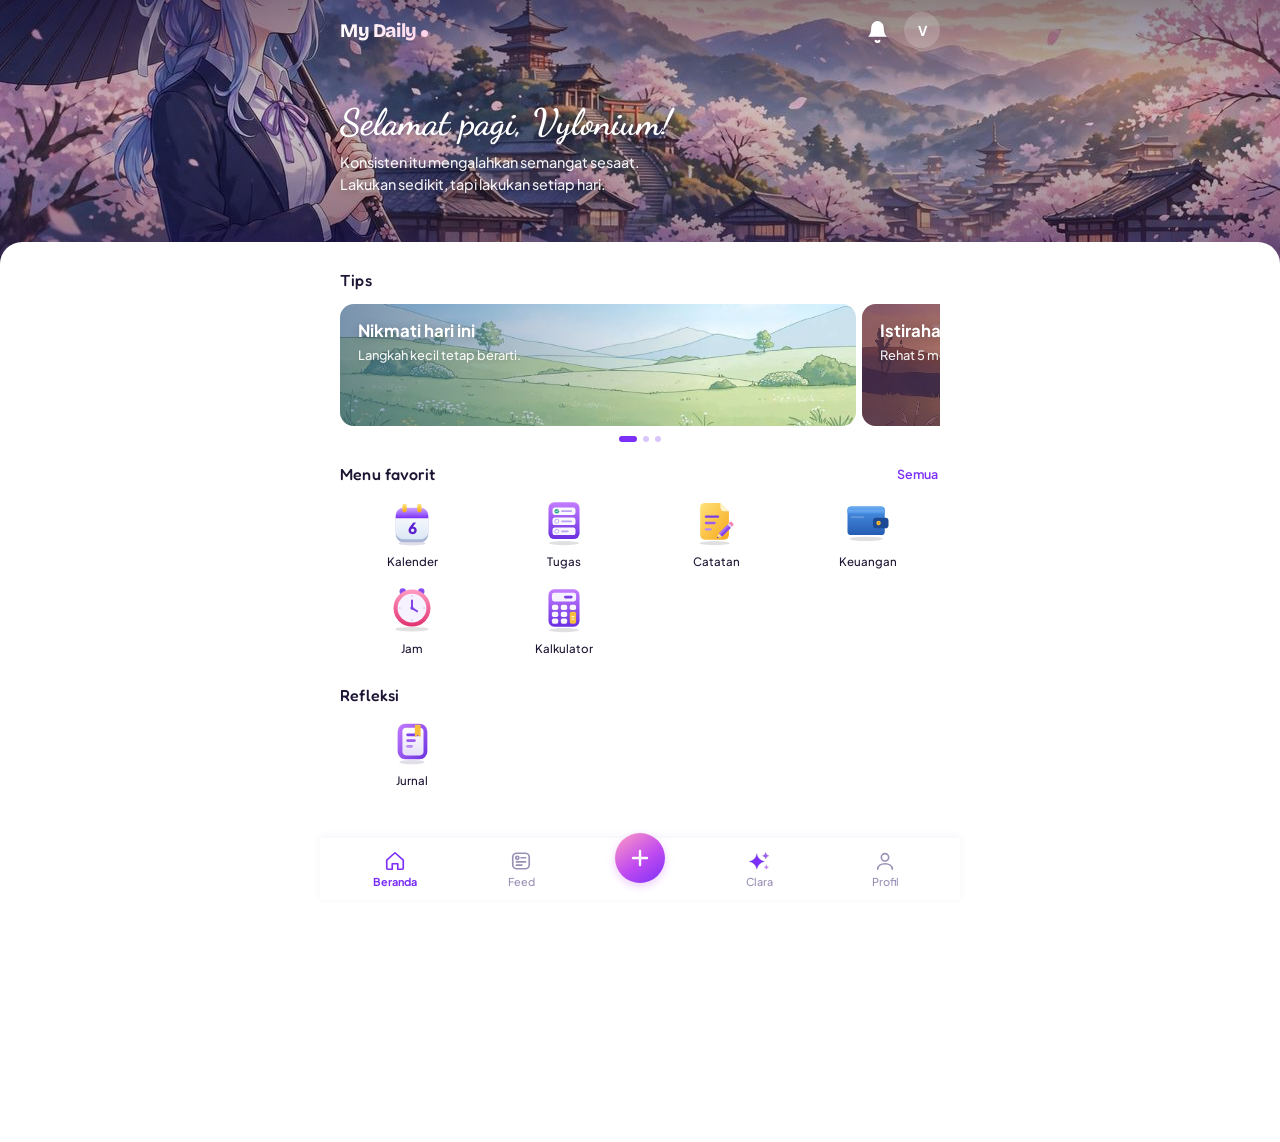
==== commit f3122be9: "fix(mata uang): fetch kurs diberi timeout 9 detik (AbortController) + coba ulang saat catatan diketu" ====
--- a/index.html
+++ b/index.html
@@ -20,7 +20,7 @@
 <meta name="apple-mobile-web-app-title" content="My Daily">
 
 <link href="https://fonts.googleapis.com/css2?family=Plus+Jakarta+Sans:wght@400;500;700;800&family=Dancing+Script:wght@700&family=Fredoka:wght@600&family=Bricolage+Grotesque:wght@800&family=Cormorant+Garamond:ital,wght@1,600;1,700&family=Jost:wght@500&display=swap" rel="stylesheet">
-<style>:root{--sat:env(safe-area-inset-top,0px);--sab:env(safe-area-inset-bottom,0px);--bg:#FFFFFF;--surface:#FFFFFF;--ink:#1E1433;--muted:#6A5F80;--bgimg:url(/assets/img/daily-01.jpg);--line:#E4DBF5;--sun:#B27CFF;--sky:#7B2FF7;--hero:#7B2FF7;--hero-ink:#FFFFFF;box-sizing:border-box;padding-bottom:var(--sab);--tile:#F1E8FF;--tile-edge:#D9C6FA}html{scroll-padding-top:var(--sat);overflow-x:hidden;max-width:100%}.cal,.mdl,body,div,html,section,textarea{scrollbar-width:none;-ms-overflow-style:none}body::-webkit-scrollbar,div::-webkit-scrollbar,html::-webkit-scrollbar,section::-webkit-scrollbar,textarea::-webkit-scrollbar{width:0;height:0;display:none}*{box-sizing:border-box;-webkit-tap-highlight-color:transparent}button,input,label,svg,textarea{outline:0;-webkit-touch-callout:none}button{-webkit-user-select:none;user-select:none}body{margin:0;overflow-x:hidden;max-width:100%;background:var(--bg);color:var(--ink);font-family:'Plus Jakarta Sans',system-ui,sans-serif;line-height:1.5}main{max-width:640px;margin:0 auto;padding:0 20px 40px}.in{width:100%;max-width:640px;margin:0 auto;padding:0 20px;position:relative}.hero{display:flex;align-items:flex-end;min-height:30vh;min-height:30dvh;background:linear-gradient(180deg,rgba(24,12,58,.5) 0,rgba(24,12,58,.2) 42%,rgba(24,12,58,.5) 100%),var(--bgimg) center/cover no-repeat,#5b1fd0;color:var(--hero-ink);padding:calc(72px + var(--sat)) 0 52px;position:sticky;top:0;z-index:0;overflow:hidden}.sun{display:none;position:absolute;right:-30px;top:-40px;width:130px;height:130px;border-radius:50%;background:var(--sun);opacity:.55}.hero h1{font-family:'Dancing Script','Brush Script MT',cursive;font-weight:700;font-size:clamp(1.8rem,7.5vw,2.3rem);line-height:1.15;margin:0 0 8px;position:relative}.hero h1,.hero p{text-shadow:0 1px 10px rgba(20,8,50,.45)}.hero p{margin:0;max-width:34ch;font-size:.9rem;font-weight:500;line-height:1.55;min-height:4.65em;opacity:.92;position:relative}.bar{position:fixed;top:0;left:0;right:0;z-index:10;padding:calc(12px + var(--sat)) 0 12px;background-color:#5b1fd0;background-repeat:no-repeat;background-image:linear-gradient(180deg,rgba(24,12,58,.5) 0,rgba(24,12,58,.2) 42%,rgba(24,12,58,.5) 100%),var(--bgimg);background-size:100% var(--hh,300px),max(var(--hw,390px),calc(var(--hh,300px)*1.7778)) auto;background-position:0 0,50% calc((var(--hh,300px) - max(var(--hw,390px),calc(var(--hh,300px)*1.7778))*.5625)/ 2);transition:box-shadow .25s}.bar.on{box-shadow:0 6px 18px rgba(60,20,140,.28)}.bar .in{display:flex;align-items:center;justify-content:space-between}.brand{display:inline-flex;align-items:baseline;gap:4px;font-family:'Bricolage Grotesque','Plus Jakarta Sans',sans-serif;font-weight:800;font-size:1.2rem;letter-spacing:-.4px;text-transform:none;background:linear-gradient(90deg,#fff 0,#ffd3ea 100%);-webkit-background-clip:text;background-clip:text;-webkit-text-fill-color:transparent}.brand::after{content:"";width:7px;height:7px;border-radius:50%;background:#ffd3ea}.acts{display:flex;gap:8px}.ib{position:relative;width:36px;height:36px;padding:0;border:0;border-radius:50%;background:rgba(255,255,255,.18);color:#fff;display:grid;place-items:center;font:700 .85rem 'Plus Jakarta Sans',sans-serif;cursor:pointer;outline:0;-webkit-tap-highlight-color:transparent;transition:background .15s}.ib:active{background:rgba(255,255,255,.3)}.ib svg{width:18px;height:18px;fill:none;stroke:currentColor;stroke-width:2;stroke-linecap:round;stroke-linejoin:round}.bell{width:38px;height:38px;background:0 0;box-shadow:none}.bell:active{background:0 0}.bell svg{width:25px;height:25px;transform-origin:50% 12%;filter:drop-shadow(0 2px 3px rgba(40,10,110,.25))}.item,.item:focus,.item:focus-visible{outline:0;-webkit-tap-highlight-color:transparent}h2{font-family:'Bricolage Grotesque',system-ui,sans-serif;font-size:1.2rem;margin:28px 0 22px}.grid{display:grid;grid-template-columns:repeat(4,1fr);gap:18px 8px}.item{display:flex;flex-direction:column;align-items:center;gap:9px;background:0 0;border:0;padding:0;cursor:pointer;color:var(--ink);font:500 .72rem/1.25 'Plus Jakarta Sans',sans-serif;text-align:center}.tile{width:46px;height:46px;display:grid;place-items:center;transition:transform .12s}.tile svg{width:100%;height:100%}.item:active .tile{transform:scale(.92)}.hero::after{display:none;content:"";position:absolute;left:-70px;bottom:6px;width:160px;height:160px;border-radius:50%;background:#fff;opacity:.09;pointer-events:none}.fwrap{max-width:640px;margin:0 auto;padding:26px 20px 96px}.ttl{margin:0 0 12px;font-family:Fredoka,'Plus Jakarta Sans',sans-serif;font-size:1rem;font-weight:500;letter-spacing:.2px;text-align:left;color:var(--ink)}.track{display:flex;gap:6px;overflow-x:auto;scroll-snap-type:x mandatory;scrollbar-width:none;position:relative}.track::-webkit-scrollbar{display:none}.slide{flex:0 0 86%;scroll-snap-align:start;height:122px;border-radius:14px;padding:16px 18px;color:#fff;position:relative;overflow:hidden}.slide::before{content:"";position:absolute;inset:0;background:linear-gradient(90deg,var(--ov) 0,transparent 72%)}.slide h3{text-shadow:0 1px 8px rgba(0,0,0,.25);margin:0 0 5px;font-size:1.05rem;font-weight:700;line-height:1.25;max-width:70%;position:relative}.slide p{text-shadow:0 1px 6px rgba(0,0,0,.25);margin:0;font-size:.8rem;font-weight:500;max-width:65%;opacity:.92;position:relative}.s1{--ov:rgba(20,70,115,.68);background:url(/assets/img/daily-02.jpg) center/cover no-repeat #8cc3e4}.s2{--ov:rgba(8,14,40,.5);background:url(/assets/img/daily-03.jpg) 88% center/cover no-repeat #101a38}.s9{--ov:rgba(15,55,110,.5);background:url(/assets/img/daily-04.jpg) center 100%/cover no-repeat #6fb6f0}.s10{--ov:rgba(20,50,105,.6);background:url(/assets/img/daily-05.jpg) center 100%/cover no-repeat #8db8e8}.s11{--ov:rgba(10,20,60,.58);background:url(/assets/img/daily-06.jpg) center/cover no-repeat #1b2f5e}.s12{--ov:rgba(25,75,120,.7);background:url(/assets/img/daily-07.jpg) center/cover no-repeat #8cc3e4}.s3{--ov:rgba(5,15,50,.5);background:url(/assets/img/daily-08.jpg) center 60%/cover no-repeat #0e1b3d}.s4{--ov:rgba(0,70,90,.5);background:url("data:image/svg+xml,%3Csvg xmlns='http://www.w3.org/2000/svg' viewBox='0 0 480 140' preserveAspectRatio='xMidYMid slice'%3E%3Cdefs%3E%3ClinearGradient id='a' x1='0' y1='0' x2='0' y2='1'%3E%3Cstop offset='0' stop-color='%239BE8F2'/%3E%3Cstop offset='.6' stop-color='%232BB7D6'/%3E%3Cstop offset='1' stop-color='%230E7FA8'/%3E%3C/linearGradient%3E%3C/defs%3E%3Crect width='480' height='140' fill='url(%23a)'/%3E%3Ccircle cx='392' cy='34' r='46' fill='%23fff' opacity='.2'/%3E%3Cpath d='M392 22 C380 40 374 48 374 58 a18 18 0 0 0 36 0 C410 48 404 40 392 22Z' fill='%23fff' opacity='.9'/%3E%3Cpath d='M0 106 Q60 90 120 106 T240 106 T360 104 T480 104 V140 H0Z' fill='%23fff' opacity='.25'/%3E%3Cpath d='M0 120 Q70 104 140 120 T280 118 T420 116 T480 118 V140 H0Z' fill='%230B6A92' opacity='.7'/%3E%3Cg fill='%23fff' opacity='.6'%3E%3Ccircle cx='300' cy='40' r='4'/%3E%3Ccircle cx='330' cy='70' r='3'/%3E%3Ccircle cx='440' cy='80' r='5'/%3E%3Ccircle cx='270' cy='84' r='2.5'/%3E%3C/g%3E%3C/svg%3E") center/cover no-repeat #1fa7c9}.s5{--ov:rgba(75,35,70,.62);background:url(/assets/img/daily-09.jpg) center 78%/cover no-repeat #e9955e}.s6{--ov:rgba(10,70,40,.52);background:url("data:image/svg+xml,%3Csvg xmlns='http://www.w3.org/2000/svg' viewBox='0 0 480 140' preserveAspectRatio='xMidYMid slice'%3E%3Cdefs%3E%3ClinearGradient id='a' x1='0' y1='0' x2='0' y2='1'%3E%3Cstop offset='0' stop-color='%23C8F5D0'/%3E%3Cstop offset='.6' stop-color='%234CCB86'/%3E%3Cstop offset='1' stop-color='%231C8F5E'/%3E%3C/linearGradient%3E%3C/defs%3E%3Crect width='480' height='140' fill='url(%23a)'/%3E%3Ccircle cx='410' cy='34' r='22' fill='%23FFF7C2'/%3E%3Cpath d='M0 100 L90 62 L170 96 L260 54 L350 98 L430 70 L480 92 V140 H0Z' fill='%232AA06A' opacity='.7'/%3E%3Cpath d='M0 118 Q120 96 240 116 T480 108 V140 H0Z' fill='%2312724A'/%3E%3Cpath d='M250 140 Q290 122 330 118 T430 108' fill='none' stroke='%23E8FFE8' stroke-width='5' stroke-linecap='round' opacity='.7' stroke-dasharray='1 11'/%3E%3Cg fill='%230E5A3A'%3E%3Cpath d='M330 112 l10 -30 l10 30z'/%3E%3Cpath d='M356 114 l8 -24 l8 24z'/%3E%3Cpath d='M452 108 l9 -26 l9 26z'/%3E%3C/g%3E%3C/svg%3E") center/cover no-repeat #3fbf7f}.s7{--ov:rgba(40,35,95,.58);background:url(/assets/img/daily-10.jpg) center 80%/cover no-repeat #8fa3e8}.s8{--ov:rgba(25,75,120,.68);background:url(/assets/img/daily-11.jpg) center/cover no-repeat #8cc3e4}.dots{display:flex;justify-content:center;gap:6px;margin:10px 0 18px}.dots i{width:6px;height:6px;border-radius:99px;background:#d9c6fa;transition:width .25s,background .25s}.dots i.on{width:18px;background:#7b2ff7}.sdate{position:relative;display:flex;align-items:center;gap:14px;max-width:640px;margin:0 auto;padding:26px 20px 0;color:var(--ink)}.sdate::after{content:"";position:absolute;right:20px;top:26px;width:98px;height:58px;background:radial-gradient(circle,#c9aeff 2px,transparent 2.6px) 0 0/14px 14px}.dn{display:grid;place-items:center;width:64px;height:64px;border-radius:20px;background:#f1e8ff;color:#7b2ff7;font-weight:800;font-size:1.9rem;box-shadow:0 4px 0 #d9c6fa}.dm{display:flex;flex-direction:column;font-size:.85rem;color:var(--muted);line-height:1.3}.dm b{font-size:1.15rem;font-weight:800;color:var(--ink)}.sheet{position:relative;z-index:1;margin-top:-28px;min-height:100vh;min-height:100dvh;background:#fff;border-radius:22px 22px 0 0;box-shadow:0 -6px 20px rgba(60,20,140,.12)}@media (prefers-reduced-motion:no-preference){.bell svg{animation:5s ease-in-out infinite ring}@keyframes ring{0%,100%,84%{transform:rotate(0)}88%{transform:rotate(14deg)}92%{transform:rotate(-11deg)}96%{transform:rotate(6deg)}}.hero h1{animation:.7s ease-out both rise}@keyframes rise{from{opacity:0;transform:translateY(12px)}}}.nav{position:fixed;left:0;right:0;bottom:0;margin:0 auto;max-width:640px;z-index:5;display:flex;justify-content:space-around;background:#fff;padding:8px 12px calc(8px + var(--sab));box-shadow:0 -2px 8px rgba(60,20,140,.05)}.nb{display:flex;flex-direction:column;align-items:center;gap:3px;min-width:64px;background:0 0;border:0;padding:4px 8px;color:#9a8fb5;font:500 .68rem 'Plus Jakarta Sans',sans-serif;cursor:pointer;outline:0;-webkit-tap-highlight-color:transparent;transition:color .15s}.nb svg{width:22px;height:22px;fill:none;stroke:currentColor;stroke-width:1.8;stroke-linecap:round;stroke-linejoin:round}.nb.on{color:#7b2ff7;font-weight:700}.nb:active svg{transform:scale(.9)}.nav{align-items:center}.plus{width:50px;height:50px;min-width:0;margin-top:-22px;padding:0;border:0;border-radius:50%;background:linear-gradient(145deg,#ff9cc2 0,#c04bf0 55%,#7b2ff7 100%);display:grid;place-items:center;box-shadow:0 3px 8px rgba(192,75,240,.28);cursor:pointer;outline:0;-webkit-tap-highlight-color:transparent;transition:transform .12s}.plus svg{width:24px;height:24px;fill:none;stroke:#fff;stroke-width:2.4;stroke-linecap:round}.plus:active{transform:scale(.92)}.cal{position:fixed;inset:0;z-index:30;background:#fff;overflow-y:auto;visibility:hidden}.cal.open{visibility:visible}.chd{position:relative;background:#fff;color:var(--ink);padding:calc(14px + var(--sat)) 0 8px}.cal .ib{background:#f1e8ff;color:#5b1fd0}.cal .ib:active{background:#e4d3ff}.cal .mv,.cal .mv:active{background:0 0}.cal .mv svg{width:26px;height:26px;stroke-width:2.4}.chd .in{z-index:1}.cmon,.crow{display:flex;align-items:center;justify-content:space-between}.ctl{font-family:Fredoka,'Plus Jakarta Sans',sans-serif;font-weight:600;font-size:1.1rem}.pill{width:auto;padding:0 14px;border-radius:999px;font-size:.75rem}.cmon{margin-top:18px}#calTitle{flex:1;min-width:0;text-align:center;font-family:'Bricolage Grotesque','Plus Jakarta Sans',system-ui,sans-serif;font-weight:800;font-size:1.75rem;line-height:1.2;letter-spacing:-.02em;font-variant-numeric:tabular-nums;white-space:nowrap;color:#5b1fd0}.csheet{position:relative;background:#fff;min-height:70vh}.cin{max-width:640px;margin:0 auto;padding:20px 20px calc(100px + var(--sab))}.cg,.wk{display:grid;grid-template-columns:repeat(7,1fr)}.wk{text-align:center;font:700 .7rem 'Plus Jakarta Sans',sans-serif;color:var(--muted);margin-bottom:8px}.cg{gap:4px 0}.day{justify-self:center;width:100%;max-width:46px;aspect-ratio:1;padding:0;border:0;border-radius:50%;background:0 0;font:600 .85rem 'Plus Jakarta Sans',sans-serif;color:var(--ink);cursor:pointer;outline:0;-webkit-tap-highlight-color:transparent;transition:transform .12s}.day:active{transform:scale(.92)}.day.out{color:#c4bbd8}.day.today{box-shadow:inset 0 0 0 2px #b27cff;color:#5b1fd0}.day.red{color:#e5384f}.day.out.red{color:#f3aab4}.day.sel{background:linear-gradient(145deg,#a36bff,#7b2ff7);color:#fff;box-shadow:none}.ag{margin-top:20px;padding:18px 4px 0;border-top:1px solid #efe7fb}.ag small{display:block;font-size:.7rem;font-weight:700;letter-spacing:.06em;text-transform:uppercase;color:#a596c4}.ag b{display:block;margin-top:6px;font-size:1.08rem;font-weight:800;color:var(--ink);letter-spacing:-.01em}.ag p{margin:10px 0 0;font-size:.84rem;line-height:1.5;color:#9c90b5}.tl{margin-top:12px}.tl-i{position:relative;padding:0 0 14px 20px;color:var(--ink);font:600 .9rem/1.4 'Plus Jakarta Sans',sans-serif}.tl-i:last-child{padding-bottom:0}.tl-i::before{content:"";position:absolute;left:0;top:6px;width:8px;height:8px;border-radius:50%;background:#7b2ff7}.tl-i:not(:last-child)::after{content:"";position:absolute;left:3px;top:14px;bottom:-6px;width:2px;border-radius:2px;background:#d9c6fa}.hol{color:#7b2ff7;font-weight:700}.hol .hs{font-weight:500;color:#9a7bdb}.hol .hs::before{content:"·";margin:0 6px}.hol[hidden]{display:none}.tl-i.ev{display:flex;justify-content:space-between;align-items:flex-start;gap:10px}.evx{flex:none;width:24px;height:24px;margin-top:-2px;padding:0;border:0;border-radius:50%;background:0 0;color:#9a7bdb;font:500 1.2rem/1 'Plus Jakarta Sans',sans-serif;cursor:pointer;outline:0;-webkit-tap-highlight-color:transparent}.evx:active{background:#f1e8ff}.addag{position:fixed;right:max(20px,calc(50% - 300px));bottom:calc(24px + var(--sab));z-index:2;width:54px;height:54px;padding:0;border:0;border-radius:50%;background:#7b2ff7;display:grid;place-items:center;cursor:pointer;outline:0;-webkit-tap-highlight-color:transparent;transition:transform .12s,background .12s}.addag svg{width:26px;height:26px;fill:none;stroke:#fff;stroke-width:2.4;stroke-linecap:round}.addag:active{transform:scale(.92);background:#5b1fd0}.mdl{position:fixed;inset:0;z-index:40;background:#fff;overflow-y:auto}.mhd{display:flex;align-items:center;justify-content:space-between;max-width:640px;margin:0 auto;padding:calc(14px + var(--sat)) 20px 8px}.mdl[hidden]{display:none}.mbox{max-width:640px;margin:0 auto;padding:20px 20px 120px;text-align:left}.fl{display:block;margin-bottom:16px;font-size:.75rem;font-weight:700;color:#555}.fl input,.fl textarea{margin-top:6px}.row2{display:grid;grid-template-columns:1fr 1fr;gap:12px}.et{font-weight:700}.em{margin-top:2px;font-size:.78rem;font-weight:600;color:#7b2ff7}.en{margin-top:2px;font-size:.8rem;font-weight:500;color:#9c90b5;line-height:1.45}.msub{margin:2px 0 18px;color:var(--muted)}.mbox input,.mbox textarea{display:block;width:100%;min-height:48px;padding:13px 14px;border:1px solid #d4d4d4;border-radius:8px;background:#fff;color:#111;font:500 16px 'Plus Jakarta Sans',sans-serif;outline:0;box-shadow:none;resize:none;-webkit-appearance:none;appearance:none}.mbox input:focus,.mbox textarea:focus{outline:0;box-shadow:none}.mbox input::placeholder,.mbox textarea::placeholder{color:#9a9a9a}.mfoot{position:fixed;left:0;right:0;bottom:0;z-index:1;padding:12px 20px calc(12px + var(--sab));background:#fff;box-shadow:0 -2px 8px rgba(60,20,140,.06)}.mok{display:block;width:100%;max-width:640px;margin:0 auto;padding:14px;border:0;border-radius:999px;background:#7b2ff7;color:#fff;font:700 .9rem 'Plus Jakarta Sans',sans-serif;cursor:pointer;outline:0;-webkit-tap-highlight-color:transparent}.mok:active{opacity:.8}.mbox input[readonly]{cursor:pointer}.tp{position:fixed;inset:0;z-index:50;display:flex;align-items:center;justify-content:center;padding:20px;background:rgba(0,0,0,.45)}.tp[hidden]{display:none}.tps{width:100%;max-width:320px;padding:20px;border-radius:16px;background:#fff;box-shadow:0 12px 32px rgba(0,0,0,.18)}.tpt{font:700 .8rem 'Plus Jakarta Sans',sans-serif;color:#777;text-align:center}.tpv{display:flex;align-items:center;justify-content:center;gap:4px;margin-top:8px}.tpk{font:700 2.2rem/1 'Plus Jakarta Sans',sans-serif;color:#111}.tpq{min-width:72px;padding:8px 10px;border:0;border-radius:8px;background:0 0;color:#9a9a9a;font:700 2.2rem/1 'Plus Jakarta Sans',sans-serif;cursor:pointer;outline:0;-webkit-tap-highlight-color:transparent}.tpq.on{color:#111}.tpdial{display:block;width:240px;height:240px;margin:16px auto 0;touch-action:none;cursor:pointer;outline:0;-webkit-tap-highlight-color:transparent;-webkit-touch-callout:none;user-select:none;-webkit-user-select:none}.tpdial *{pointer-events:none;-webkit-tap-highlight-color:transparent;user-select:none;-webkit-user-select:none}.tpb{display:flex;gap:10px;margin-top:20px}.tpb button{flex:1;padding:13px;border:0;border-radius:999px;font:700 .9rem 'Plus Jakarta Sans',sans-serif;cursor:pointer;outline:0;-webkit-tap-highlight-color:transparent}.tpb .ok{background:#7b2ff7;color:#fff}.tpb .no{background:#fff;color:#111;box-shadow:inset 0 0 0 1px #d4d4d4}.tpb button:active{opacity:.8}.ttabs{display:flex;gap:8px;margin-top:12px}.ttabs button{padding:8px 14px;border:0;border-radius:999px;background:#f1e8ff;color:#5b1fd0;font:700 .78rem 'Plus Jakarta Sans',sans-serif;cursor:pointer;outline:0}.ttabs button.on{background:#7b2ff7;color:#fff}#tList{display:grid;grid-template-columns:1fr;gap:9px}.tsk{position:relative;display:grid;grid-template-columns:22px minmax(0,1fr);align-items:start;gap:13px;padding:15px 17px;border:0;border-radius:20px;background:#faf7ff;box-shadow:none;transition:background .16s,transform .12s;-webkit-user-select:none;user-select:none;-webkit-touch-callout:none}.tsk:active{background:#f3ecff;transform:scale(.996)}.tsk.done{background:#f8f6fc}.tsk-c{width:22px;height:22px;margin-top:1px;padding:0;border:1.6px solid #d3c7ec;border-radius:50%;background:#fff;display:grid;place-items:center;cursor:pointer;outline:0;transition:background .15s,border-color .15s,transform .15s}.tsk-c:active{transform:scale(.9)}.tsk-c svg{display:none;width:13px;height:13px;fill:none;stroke:#fff;stroke-width:3;stroke-linecap:round;stroke-linejoin:round}.tsk.done .tsk-c{background:#7b2ff7;border-color:#7b2ff7}.tsk-b{display:flex;flex-direction:column;min-width:0;cursor:pointer}.tsk-t{display:-webkit-box;-webkit-line-clamp:2;-webkit-box-orient:vertical;overflow:hidden;font-weight:600;font-size:.95rem;line-height:1.45;letter-spacing:-.005em;word-break:break-word}.tsk.done .tsk-t{color:#a596c4;text-decoration:line-through;text-decoration-color:rgba(123,47,247,.35)}.tsk-n{display:none}.tsk-m{display:flex;flex-wrap:wrap;align-items:center;gap:6px;margin-top:7px;font-size:.72rem;font-weight:600;color:#8e82ab}.tsk-p{padding:3px 9px;border-radius:999px;font-size:.68rem;font-weight:700;letter-spacing:.01em}.tsk-d.late{color:#d6263c}.tsem{display:flex;flex-direction:column;align-items:center;gap:6px;margin:44px 0 0;text-align:center}.tsem svg{width:96px;height:96px;margin-bottom:10px}.tsem b{font-size:1rem;font-weight:800;color:#111}.tsem span{max-width:240px;font-size:.84rem;line-height:1.5;color:#9c90b5}.tsem[hidden]{display:none}#nModal .mbox,#tModal .mbox{padding-top:10px}#nModal .tt,#tModal .tt{display:block;width:100%;min-height:0;padding:10px 0 12px;border:0;border-bottom:2px solid #e4dbf5;border-radius:0;background:0 0;font:800 1.4rem/1.3 'Bricolage Grotesque','Plus Jakarta Sans',sans-serif;color:var(--ink);transition:border-color .15s}#nModal .tt:focus,#tModal .tt:focus{border-bottom-color:#7b2ff7}#nModal .tt::placeholder,#tModal .tt::placeholder{color:#b8acd2}.tf{display:flex;gap:12px;margin-top:26px}.tfi{flex:none;width:36px;height:36px;border-radius:12px;background:#f1e8ff;color:#7b2ff7;display:grid;place-items:center}.tfi svg{width:18px;height:18px;fill:none;stroke:currentColor;stroke-width:2;stroke-linecap:round;stroke-linejoin:round}.tfb{flex:1;min-width:0}.tfl{margin-bottom:8px;font-size:.8rem;font-weight:700;line-height:36px;margin-top:0;color:#6a5f80}.cp{display:flex;flex-wrap:wrap;align-items:center;gap:8px}.cp button,.dp{position:relative;display:inline-flex;align-items:center;gap:6px;padding:8px 14px;border:1.5px solid #e4dbf5;border-radius:999px;background:#fff;color:#6a5f80;font:700 .8rem 'Plus Jakarta Sans',sans-serif;cursor:pointer;outline:0;transition:background .15s,border-color .15s,color .15s}.cp button.on,.dp.on{border-color:#7b2ff7;background:#f1e8ff;color:#5b1fd0}.dpw{display:inline-flex;align-items:center;gap:6px}#tModal .dp input{position:absolute;inset:0;display:block;width:100%;height:100%;min-height:0;padding:0;border:0;opacity:0;cursor:pointer}.dpx{width:28px;height:28px;padding:0;border:0;border-radius:50%;background:#f1e8ff;color:#5b1fd0;font:700 1rem/1 'Plus Jakarta Sans',sans-serif;cursor:pointer;outline:0}.dpx[hidden]{display:none}#tModal textarea{display:block;width:100%;padding:13px 14px;border:0;background:#f6f1ff;color:var(--ink);font:500 16px 'Plus Jakarta Sans',sans-serif;transition:box-shadow .15s}#tModal textarea:focus{box-shadow:inset 0 0 0 2px #b27cff}#tModal textarea::placeholder{color:#a596c4}#agModal .mfoot,#nModal .mfoot,#tModal .mfoot{background:0 0;box-shadow:none;pointer-events:none}#agModal .mok,#nModal .mok,#tModal .mok{pointer-events:auto;box-shadow:0 6px 16px rgba(123,47,247,.3)}#nModal .mok:disabled,#tModal .mok:disabled{opacity:.4;cursor:default;box-shadow:none}.off{visibility:hidden}.nsr{position:relative;margin-top:14px}.nsr svg{position:absolute;left:15px;top:50%;width:18px;height:18px;margin-top:-9px;fill:none;stroke:#8E7BB8;stroke-width:2;stroke-linecap:round;pointer-events:none}.nsr input{display:block;width:100%;height:44px;padding:0 14px 0 43px;border:0;border-radius:999px;background:#f1e8ff;color:var(--ink);font:500 16px 'Plus Jakarta Sans',sans-serif;outline:0;-webkit-appearance:none;appearance:none}.nsr input::placeholder{color:#9c8ebb}.nsr input::-webkit-search-cancel-button{-webkit-appearance:none}.nt{position:relative;display:flex;flex-direction:column;align-items:flex-start;justify-content:space-between;aspect-ratio:1;width:100%;min-width:0;margin:0;border:1px solid #efe7fb;background:#fff;box-shadow:0 2px 8px rgba(60,20,140,.06);color:var(--ink);font-family:inherit;text-align:left;cursor:pointer;outline:0;overflow:hidden;-webkit-user-select:none;user-select:none;-webkit-touch-callout:none;-webkit-tap-highlight-color:transparent;transition:transform .12s,background .12s}.nt:active{transform:scale(.97);background:#f6f1ff}.nt-t{width:100%;display:-webkit-box;-webkit-line-clamp:5;-webkit-box-orient:vertical;overflow:hidden;word-break:break-word}.nt-d{flex:none;border-radius:999px;background:#f1e8ff;font-weight:700;color:#5b1fd0}#nModal #nModal #nInp,#nModal #nBody{-webkit-user-select:text;user-select:text;-webkit-touch-callout:default}#nModal #nBody ::selection{background:#E9D7FF}.nbody{display:block;width:100%;min-height:260px;margin-top:14px;padding:0;border:0;background:0 0;color:var(--ink);font:500 1rem/1.65 'Plus Jakarta Sans',sans-serif;outline:0;white-space:pre-wrap;word-break:break-word;-webkit-user-select:text;user-select:text}#nModal .nbody:empty::before{content:attr(data-ph);color:#b8acd2;pointer-events:none}#nModal .mbox{padding-bottom:150px}.nbody h2{margin:.7em 0 .3em;font:800 1.3rem/1.3 'Bricolage Grotesque','Plus Jakarta Sans',sans-serif}.nbody blockquote{margin:.5em 0;padding:2px 0 2px 12px;border-left:3px solid #b27cff;color:#6a5f80}.nbody ol,.nbody ul{margin:.4em 0;padding-left:1.4em}.nbody span[style]{border-radius:3px}.etb{position:fixed;left:0;right:0;bottom:0;z-index:2;padding:6px 8px calc(6px + var(--sab));background:#fff}.etb .er{display:flex;gap:2px;max-width:640px;margin:0 auto;overflow-x:auto;scrollbar-width:none}.etb .er::-webkit-scrollbar{display:none}.etb button{flex:none;width:42px;height:42px;display:grid;place-items:center;padding:0;border:0;border-radius:12px;background:0 0;color:#111;cursor:pointer;outline:0;-webkit-tap-highlight-color:transparent;transition:background .12s}.etb button.on,.etb button:active{background:#efefef}.etb svg{width:22px;height:22px;fill:none;stroke:currentColor;stroke-width:1.9;stroke-linecap:round;stroke-linejoin:round}.etb i{flex:none;width:1px;height:22px;align-self:center;margin:0 4px;background:#e4dbf5}.toast{position:fixed;left:max(16px,calc(50% - 304px));right:max(16px,calc(50% - 304px));bottom:calc(88px + var(--sab));z-index:3;display:flex;align-items:center;justify-content:space-between;gap:0;min-height:46px;padding:0 8px 0 18px;border-radius:999px;background:rgba(72,72,80,.62);-webkit-backdrop-filter:blur(14px) saturate(1.2);backdrop-filter:blur(14px) saturate(1.2);box-shadow:0 4px 16px rgba(0,0,0,.12);color:#fff;font:600 .82rem/1.3 'Plus Jakarta Sans',sans-serif;animation:.2s ease-out ftIn}.toast[hidden]{display:none}.toast span{flex:1;min-width:0;padding-right:10px;overflow:hidden;text-overflow:ellipsis;white-space:nowrap}.toast button{flex:none;padding:8px 12px;border:0;border-radius:999px;background:0 0;color:#fff;font:800 .8rem 'Plus Jakarta Sans',sans-serif;cursor:pointer;outline:0;-webkit-tap-highlight-color:transparent}.toast button:active{background:rgba(255,255,255,.18)}.hsv{flex:none;height:36px;padding:0 16px;border:0;border-radius:999px;background:#7b2ff7;color:#fff;font:700 .8rem 'Plus Jakarta Sans',sans-serif;cursor:pointer;outline:0;-webkit-tap-highlight-color:transparent}.hsv:active{opacity:.8}.hsv:disabled{opacity:.4;cursor:default}.as{position:fixed;inset:0;z-index:60;display:flex;align-items:flex-end;justify-content:center;background:rgba(30,20,60,.4)}.as[hidden]{display:none}.asb{display:flex;justify-content:space-evenly;align-items:flex-start;width:100%;max-width:640px;padding:16px 12px calc(14px + var(--sab));border-radius:22px 22px 0 0;background:#fff;box-shadow:0 -6px 24px rgba(30,20,60,.12)}.asa{flex:1;min-width:0;display:flex;flex-direction:column;align-items:center;gap:5px;padding:4px 0;border:0;background:0 0;color:#111;font:600 .68rem 'Plus Jakarta Sans',sans-serif;cursor:pointer;outline:0;-webkit-tap-highlight-color:transparent}.asa .ai{width:36px;height:30px;display:grid;place-items:center;transition:transform .12s}.asa:active .ai{transform:scale(.85)}.asa svg{width:24px;height:24px;fill:none;stroke:currentColor;stroke-width:1.8;stroke-linecap:round;stroke-linejoin:round}.pinm{position:absolute;top:12px;right:12px;width:15px;height:15px;fill:#7B2FF7;stroke:#7B2FF7;stroke-width:1.6;stroke-linecap:round;stroke-linejoin:round}.nt.pn .nt-t{padding-right:16px}.nt .pinm{top:10px;right:10px;width:13px;height:13px}.tsr{position:fixed;left:max(20px,calc(50% - 300px));right:calc(max(20px,calc(50% - 300px)) + 68px);bottom:calc(26px + var(--sab));z-index:2;margin:0}.tsr input{height:50px}#tModal .tf{align-items:flex-start;gap:14px}#tModal .tfi{width:24px;height:36px;border-radius:0;background:0 0;color:#111;grid-column:1;grid-row:1}#tModal .tfi svg{width:22px;height:22px;stroke-width:1.8}#tModal .cp{gap:8px}#tModal .cp button,#tModal .dp{justify-content:center;height:38px;padding:0 16px;font-size:.78rem}#tModal #tPri{flex-wrap:nowrap}#tModal #tPri button{flex:1;padding:0}#tModal .dpw{gap:6px}#tModal .dpx{width:32px;height:32px}#tModal textarea{min-height:88px;border-radius:12px}#tModal .tf{display:grid;grid-template-columns:24px 1fr;gap:0 10px;align-items:center;margin-top:22px}#tModal .tfb{display:contents}#tModal .tfl{font-size:.78rem;line-height:36px;color:#111;grid-column:2;grid-row:1;margin:0}#tModal .tfb>.cp,#tModal .tfb>textarea{grid-column:1/-1;grid-row:2;margin-top:4px}.fav{flex:none;width:36px;height:36px;border-radius:50%;background:linear-gradient(145deg,#a36bff,#7b2ff7);color:#fff;display:grid;place-items:center;font:800 .95rem 'Plus Jakarta Sans',sans-serif}.fp{position:relative;gap:12px;align-items:flex-start;margin:0;border:0;background:0 0;box-shadow:none;-webkit-user-select:none;user-select:none;-webkit-touch-callout:none}.fp .fav{width:40px;height:40px;font-size:.95rem}.fb{flex:1;min-width:0}.fh{display:flex;align-items:baseline;flex-wrap:wrap;gap:0 8px;line-height:1.35}.ft{white-space:pre-wrap;overflow-wrap:anywhere;word-break:break-word}.ft .ht{color:#7b2ff7;font-weight:600}.ff{display:flex;align-items:center;gap:2px}.fa{display:inline-flex;align-items:center;gap:5px;height:36px;border:0;border-radius:18px;background:0 0;color:#7a6f94;font:600 .76rem 'Plus Jakarta Sans',sans-serif;cursor:pointer;outline:0;-webkit-tap-highlight-color:transparent;transition:background .15s,color .15s}.fa svg{fill:none;stroke:currentColor;stroke-width:1.8;stroke-linecap:round;stroke-linejoin:round}.fa:active{background:#f6f1ff}.fa.on{color:#7b2ff7}.fa[data-a=like].on{color:#e5384f}.fa[data-a=like].on svg,.fa[data-a=save].on svg{fill:currentColor}.fcm{margin-top:4px}.fci{display:flex;gap:10px;align-items:flex-start;padding:8px 0}.fci .fav{width:28px;height:28px;font-size:.72rem}.fcb{flex:1;min-width:0;line-height:1.4}.fcn{font-weight:800;font-size:.82rem}.fct{margin-left:6px;font-size:.7rem;color:#9a8fb5}.fcx{font-size:.9rem;white-space:pre-wrap;overflow-wrap:anywhere}.fcd{flex:none;width:28px;height:28px;padding:0;border:0;border-radius:50%;background:0 0;color:#a596c4;display:grid;place-items:center;cursor:pointer;outline:0;-webkit-tap-highlight-color:transparent}.fcd svg{width:15px;height:15px;fill:none;stroke:currentColor;stroke-width:2.2;stroke-linecap:round}.fcf{display:flex;align-items:center;gap:6px;margin-top:6px}.fci-in{flex:1;min-width:0;height:40px;padding:0 16px;border:0;border-radius:999px;background:#f6f1ff;color:var(--ink);font:500 16px 'Plus Jakarta Sans',sans-serif;outline:0;-webkit-appearance:none;appearance:none;-webkit-user-select:text;user-select:text}.fci-in::placeholder{color:#a596c4}.fcs{flex:none;width:40px;height:40px;padding:0;border:0;border-radius:50%;background:0 0;color:#7b2ff7;display:grid;place-items:center;cursor:pointer;outline:0;-webkit-tap-highlight-color:transparent}.fcs svg{width:22px;height:22px;fill:none;stroke:currentColor;stroke-width:1.8;stroke-linecap:round;stroke-linejoin:round}.fcs:disabled{opacity:.35;cursor:default}body.feed-open .nav{z-index:31}#feed .cin{padding-bottom:calc(120px + var(--sab))}@keyframes ftIn{from{opacity:0;transform:translateY(8px)}to{opacity:1;transform:none}}body.feed-open.fc-open .nav{z-index:5}#fModal .mbox{padding:14px 20px 40px}.fwho{display:flex;align-items:center;gap:10px;margin-bottom:12px}.fwho b{font-size:.92rem;font-weight:800}#fModal .ftxt{display:block;width:100%;padding:0;border:0;border-radius:0;background:0 0;color:var(--ink);font:500 1.05rem/1.65 'Plus Jakarta Sans',sans-serif;resize:none;outline:0;-webkit-appearance:none;appearance:none;min-height:160px}#fModal .ftxt::placeholder{color:#b8acd2}.fcnt{min-height:1.2em;margin:6px 0 0;font-size:.78rem;font-weight:600;color:#e5384f}#fModal .mbox{padding-bottom:calc(150px + var(--sab))}.fimg{position:relative;margin-top:12px;border-radius:14px;overflow:hidden;background:#f6f1ff}.fimg[hidden]{display:none}.fimg img{display:block;width:100%;height:auto;max-height:360px;object-fit:contain}.fix{position:absolute;top:8px;right:8px;width:30px;height:30px;padding:0;border:0;border-radius:50%;background:rgba(30,20,60,.6);color:#fff;display:grid;place-items:center;cursor:pointer;outline:0;-webkit-tap-highlight-color:transparent}.fix svg{width:16px;height:16px;fill:none;stroke:currentColor;stroke-width:2.4;stroke-linecap:round}.ftb{position:fixed;left:0;right:0;bottom:var(--kb,0);z-index:2;background:#fff;padding-bottom:var(--sab)}.ftr{display:flex;gap:4px;max-width:640px;margin:0 auto;padding:8px 14px}.ftr button{width:44px;height:44px;padding:0;border:0;border-radius:50%;background:0 0;color:#7b2ff7;display:grid;place-items:center;cursor:pointer;outline:0;-webkit-tap-highlight-color:transparent;transition:background .15s}.ftr button.on,.ftr button:active{background:#f1e8ff}.ftr svg{width:24px;height:24px;fill:none;stroke:currentColor;stroke-width:1.8;stroke-linecap:round;stroke-linejoin:round}.fem{display:grid;grid-template-columns:repeat(8,1fr);gap:2px;max-width:640px;max-height:150px;margin:0 auto;padding:10px 14px 0;overflow-y:auto}.fem[hidden]{display:none}.fem button{height:40px;padding:0;border:0;border-radius:10px;background:0 0;font-size:1.4rem;line-height:1;cursor:pointer;outline:0;-webkit-tap-highlight-color:transparent}.fem button:active{background:#f1e8ff}.fpw{position:relative;width:100%;aspect-ratio:4/3;overflow:hidden;background:#f3eefb}.fpi{position:absolute;inset:0;display:block;width:100%;height:100%;object-fit:cover}.fhd{position:sticky;top:0;z-index:3;background:#fff;padding:calc(10px + var(--sat)) 0 10px;transition:transform .25s}.fhd .crow{gap:8px;min-height:36px}.fbrand{display:inline-flex;align-items:center;gap:5px;font-family:'Bricolage Grotesque','Plus Jakarta Sans',sans-serif;font-weight:800;font-size:1.2rem;line-height:1;letter-spacing:-.4px;background:linear-gradient(90deg,#5b1fd0 0,#b54be0 100%);-webkit-background-clip:text;background-clip:text;-webkit-text-fill-color:transparent}.fbrand::after{content:"";width:7px;height:7px;margin-top:3px;border-radius:50%;background:#b54be0}.fhd .ib{width:36px;height:36px;margin-right:-8px}.fhd .ib svg{width:22px;height:22px}.fhd .ttabs{gap:6px;margin-top:10px;overflow-x:auto;scrollbar-width:none}.fhd .ttabs::-webkit-scrollbar{display:none}.fhd .ttabs button{flex:1 0 auto;padding:9px 12px;font-size:.78rem;line-height:1.2;white-space:nowrap}body.fhide .fhd{transform:translateY(-100%)}.nav{transition:transform .25s}body.feed-open.fhide .nav{transform:translateY(calc(100% + 16px))}.fsr{margin-top:10px}.fsr input{height:40px}#feed .cin{padding-top:2px}.fp{display:block;padding:18px 0 6px}.fb{width:100%}.fh{display:flex;align-items:center;gap:12px;padding-right:0}.fh .fav{width:44px;height:44px;font-size:1rem}.fw{flex:1;min-width:0;line-height:1.3}.fn{display:flex;align-items:center;gap:6px;font-weight:800;font-size:1rem;color:var(--ink)}.fm{margin-top:1px;font-size:.8rem;font-weight:500;color:#9a8fb5;white-space:nowrap;overflow:hidden;text-overflow:ellipsis}.fmore{flex:none;width:36px;height:36px;margin-right:-8px;padding:0;border:0;border-radius:50%;background:0 0;color:#8e82ab;display:grid;place-items:center;cursor:pointer;outline:0;-webkit-tap-highlight-color:transparent}.fmore:active{background:#f6f1ff}.fmore svg{width:22px;height:22px;fill:currentColor;stroke:none}.ft{margin-top:14px;font-size:1.05rem;line-height:1.6}.fn .pinm,.fp .pinm{position:static;flex:none;width:13px;height:13px;top:auto;right:auto}.fpw{margin:14px -20px 0;width:calc(100% + 40px);border-radius:0;max-height:560px}.ff{margin:10px 0 0 -8px;gap:6px}.fa{min-width:0;gap:7px;padding:0 10px;font-size:.95rem;font-weight:600}.fa svg{width:26px;height:26px}.fa.sv{margin-left:auto;margin-right:-8px}.fp+.fp{border-top:1px solid #f1e8ff}.pmw{position:fixed;inset:0;z-index:60}.pmw[hidden]{display:none}.pm{position:absolute;top:calc(58px + var(--sat));right:max(20px,calc(50% - 300px));min-width:184px;padding:6px;border:1px solid #efe7fb;border-radius:16px;background:#fff;box-shadow:0 10px 30px rgba(30,20,60,.22)}.pmt{padding:8px 12px 6px;font:700 .78rem 'Plus Jakarta Sans',sans-serif;color:#a596c4}.pmi{display:flex;align-items:center;justify-content:space-between;gap:12px;width:100%;padding:11px 12px;border:0;border-radius:10px;background:0 0;color:#111;font:600 .86rem 'Plus Jakarta Sans',sans-serif;text-align:left;cursor:pointer;outline:0;-webkit-tap-highlight-color:transparent}.pmi:active{background:#f6f1ff}.pmi.del{color:#d6263c}.pmi svg{width:16px;height:16px;fill:none;stroke:#7B2FF7;stroke-width:2.4;stroke-linecap:round;stroke-linejoin:round;visibility:hidden}.pmi.on{color:#5b1fd0;font-weight:700}.pmi.on svg{visibility:visible}body.prof-open .nav{z-index:31}body.prof-open.pm-open .nav{z-index:5}#prof{--pfimg:url(/assets/img/daily-12.jpg)}.pf-bar{position:fixed;top:0;left:0;right:0;z-index:10;padding:calc(8px + var(--sat)) 0 8px;background-color:#5b1fd0;background-repeat:no-repeat;background-image:linear-gradient(180deg,rgba(30,10,70,.45) 0,rgba(30,10,70,.25) 45%,rgba(30,10,70,.6) 100%),var(--pfimg);background-size:100% var(--ph,300px),max(var(--pw,390px),calc(var(--ph,300px)*1.7778)) auto;background-position:0 0,50% calc((var(--ph,300px) - max(var(--pw,390px),calc(var(--ph,300px)*1.7778))*.5625)/ 2);transition:box-shadow .25s}.pf-bar.on{box-shadow:0 6px 18px rgba(60,20,140,.28)}.pf-bar .in{display:flex;align-items:center;justify-content:flex-end}#prof .pf-hero{position:relative;z-index:0;overflow:hidden;text-align:center;background:linear-gradient(180deg,rgba(30,10,70,.45) 0,rgba(30,10,70,.25) 45%,rgba(30,10,70,.6) 100%),var(--pfimg) center/cover no-repeat,#5b1fd0;color:#fff;padding:calc(74px + var(--sat)) 0 84px}#prof .pf-hero::before{display:none;content:"";position:absolute;right:-30px;top:-40px;width:130px;height:130px;border-radius:50%;background:#b27cff;opacity:.55;pointer-events:none}#prof .pf-hero::after{display:none;content:"";position:absolute;left:-70px;bottom:6px;width:160px;height:160px;border-radius:50%;background:#fff;opacity:.09;pointer-events:none}#prof .pf-hero .in{z-index:1}.pf-top{display:flex;align-items:center;gap:16px;text-align:left}.pf-info{flex:1;min-width:0}.pf-av{flex:none;width:80px;height:80px;margin:0;border-radius:50%;background:rgba(255,255,255,.2);border:0;color:#fff;display:grid;place-items:center;font:800 2rem 'Bricolage Grotesque','Plus Jakarta Sans',sans-serif;box-shadow:0 6px 18px rgba(40,10,110,.25)}.pf-n{margin:0;font-family:'Bricolage Grotesque','Plus Jakarta Sans',sans-serif;font-weight:800;font-size:1.25rem;line-height:1.2;color:#fff;word-break:break-word}.pf-h{margin-top:3px;font-size:.85rem;font-weight:500;color:#fff;opacity:.85}.pf-b{margin:18px 0 0;text-align:left;font-size:.85rem;line-height:1.6;max-width:36em;color:#fff;opacity:.95;word-break:break-word}.pf-b.emp{opacity:.7}.pf-edit{flex:none;margin-right:-10px;width:46px;height:46px;padding:0;display:flex;align-items:center;justify-content:center;border:0;border-radius:50%;background:0 0;color:#fff;cursor:pointer;outline:0;-webkit-tap-highlight-color:transparent}.pf-edit:active{opacity:.6}.pf-edit svg{width:27px;height:27px;fill:none;stroke:currentColor;stroke-width:2;stroke-linecap:round;stroke-linejoin:round}#prof .pf-body{position:relative;z-index:1;margin-top:-28px;min-height:100vh;min-height:100dvh;background:#fff;box-shadow:0 -6px 20px rgba(60,20,140,.12)}.pf-in{max-width:640px;margin:0 auto;padding:26px 20px calc(110px + var(--sab))}.pf-in .ttl{margin:26px 0 8px}.pf-in .ttl:first-child{margin-top:0}.pf-stats{display:grid;grid-template-columns:repeat(3,1fr);margin:-62px 0 0;border:0;border-radius:8px;background:#fff;box-shadow:0 10px 28px rgba(60,20,140,.16),0 2px 6px rgba(60,20,140,.08)}.pf-list+.pf-list,.pf-stats+.pf-list{margin-top:16px}.pf-st{min-width:0;padding:14px 6px;text-align:center}.pf-st b{display:block;font:800 1.25rem/1.2 'Bricolage Grotesque','Plus Jakarta Sans',sans-serif;font-variant-numeric:tabular-nums;color:#5b1fd0}.pf-st span{display:block;margin-top:4px;font-size:.72rem;font-weight:600;line-height:1.3;color:var(--muted);white-space:nowrap;overflow:hidden;text-overflow:ellipsis}.pf-list{margin:0;display:block}.pf-row{display:flex;align-items:center;gap:20px;width:100%;margin:0;padding:15px 6px;border:0;border-radius:14px;background:0 0;color:var(--ink);font:500 1.02rem/1.3 'Plus Jakarta Sans',sans-serif;text-align:left;cursor:pointer;outline:0;-webkit-tap-highlight-color:transparent;transition:background .15s}.pf-row:active{background:#f6f1ff}.pf-ic{flex:none;width:28px;height:28px;display:grid;place-items:center;color:#6a5f80}.pf-ic svg{width:26px;height:26px;display:block;fill:none;stroke:currentColor;stroke-width:1.8;stroke-linecap:round;stroke-linejoin:round}.pf-row>span:not(.pf-ic){flex:1;min-width:0}.pf-row small{display:block;margin-top:2px;line-height:1.35;font-size:.82rem;font-weight:400;color:var(--muted)}.pf-row .chev{display:none}.pf-row.dg{color:#c2255c}.pf-row.dg .pf-ic{color:#d6336c}.pf-row.dg small{color:#b58397}#chat .cin{display:flex;flex-direction:column;gap:10px;padding-top:12px;padding-bottom:calc(96px + var(--sab))}.cm{position:relative;max-width:78%;min-width:0;display:flow-root;padding:12px 17px 10px;min-height:46px;border-radius:24px;white-space:pre-wrap;overflow-wrap:anywhere;font-size:15.5px;line-height:1.5;-webkit-user-select:none;user-select:none;-webkit-touch-callout:none}.cm.u{align-self:flex-end;color:#232428;background:linear-gradient(135deg,#bfc7ff 0,#dcb6f0 45%,#f6a5d6 75%,#ffb9a8 100%);background-size:180% 180%;background-position:0 50%;box-shadow:0 6px 16px -6px rgba(246,165,214,.5),0 1px 2px rgba(0,0,0,.18);animation:9s ease-in-out infinite alternate bAur}.cm.u::before{content:"";position:absolute;inset:0;border-radius:inherit;pointer-events:none;background:linear-gradient(180deg,rgba(255,255,255,.38) 0,rgba(255,255,255,.08) 38%,transparent 55%)}.cm.a{align-self:flex-start;color:#1e1433;background:#f4f0fa;box-shadow:0 1px 2px rgba(60,20,140,.07)}.cm.err{background:#fff0f3;color:#c2255c;box-shadow:none}.cm.sg{margin-top:-5px}.cm.a.sg{border-top-left-radius:16px}.cm.u.sg{border-top-right-radius:16px}.cm.a.ak{border-bottom-left-radius:16px}.cm.u.ak{border-bottom-right-radius:16px}.cm .t{float:right;margin:8px 0 -2px 12px;font-size:10.5px;line-height:1;letter-spacing:.01em;opacity:.55;white-space:nowrap}.cm.rxd{margin-bottom:17px}.cm .brx{position:absolute;bottom:-14px;display:flex;gap:3px;margin:0;z-index:2}.cm.u .brx{right:14px}.cm.a .brx{left:14px}.cm .brx button{display:flex;align-items:center;justify-content:center;height:26px;min-width:26px;padding:0;border:0;border-radius:50%;background:#fff;color:#1e1433;font-size:13.5px;line-height:1;box-shadow:0 0 0 2px #f4f0fa,0 3px 8px rgba(60,20,140,.18);cursor:pointer;outline:0;-webkit-tap-highlight-color:transparent}.cm.baru{animation:.42s cubic-bezier(.2,1.35,.4,1) both bPop}.cm.u.baru{animation:.42s cubic-bezier(.2,1.35,.4,1) both bPop,9s ease-in-out infinite alternate bAur;transform-origin:100% 100%}.cm.a.baru{transform-origin:0 100%}@keyframes bAur{to{background-position:100% 50%}}@keyframes bPop{0%{opacity:0;transform:scale(.6) translateY(10px)}60%{opacity:1}100%{opacity:1;transform:none}}@media (prefers-reduced-motion:reduce){.cm.baru,.cm.u,.cm.u.baru{animation:none}}.cm.dots{display:flex;gap:5px;align-items:center;padding:15px 16px}.cm.dots i{width:7px;height:7px;border-radius:50%;background:#c6b4e8;animation:1s ease-in-out infinite cdot}.cm.dots i:nth-child(2){animation-delay:.15s}.cm.dots i:nth-child(3){animation-delay:.3s}@keyframes cdot{0%,100%,80%{opacity:.3;transform:none}40%{opacity:1;transform:translateY(-3px)}}.cem{margin:60px auto 0;padding:0 24px;text-align:center;font-size:.88rem;line-height:1.6;color:#6a5f80}.cem b{display:block;margin-bottom:6px;font:800 1.2rem 'Bricolage Grotesque','Plus Jakarta Sans',sans-serif;color:#1e1433}.cmp{position:fixed;left:0;right:0;bottom:0;z-index:2;max-width:640px;margin:0 auto;padding:10px 16px calc(10px + var(--sab));background:#fff}.cap{display:flex;align-items:flex-end;gap:8px;padding:5px 5px 5px 18px;border-radius:999px;background:#f4f0fa}.cmp textarea{flex:1;min-width:0;box-sizing:border-box;min-height:36px;max-height:120px;padding:7px 0;border:0;border-radius:0;background:0 0;color:#111;font:500 16px/1.4 'Plus Jakarta Sans',sans-serif;resize:none;outline:0}.cmp button{flex:none;display:grid;place-items:center;width:36px;height:36px;padding:0;border:0;border-radius:50%;background:#7b2ff7;color:#fff;cursor:pointer;outline:0;-webkit-tap-highlight-color:transparent}.cmp button:active{opacity:.85}.cmp button:disabled{opacity:.4;cursor:default}.cmp button svg{width:18px;height:18px;fill:none;stroke:currentColor;stroke-width:2.4;stroke-linecap:round;stroke-linejoin:round}.ksum{color:#fff;box-shadow:0 12px 26px -16px rgba(91,31,208,.75)}.ksum-l{letter-spacing:.02em;opacity:.88}.ksum-v{letter-spacing:-.02em}.ksum-r{display:flex;gap:10px}.ksum-r>div{flex:1}#kList{grid-template-columns:1fr;gap:9px;display:block;margin-top:2px}.krow{display:grid;grid-template-columns:40px minmax(0,1fr) auto;align-items:center;cursor:pointer;transition:background .16s;-webkit-user-select:none;user-select:none;-webkit-touch-callout:none}.kic{border-radius:14px;display:grid;place-items:center;background:#f6f1fe;color:#7b2ff7}.kic svg{width:18px;height:18px;fill:none;stroke:currentColor;stroke-width:2.2;stroke-linecap:round;stroke-linejoin:round}.kic.in{background:#f1faf6;color:#0f7a45}.kic.out{background:#fff3f5;color:#d6263c}.kt{line-height:1.35;overflow:hidden;text-overflow:ellipsis;white-space:nowrap}.km2{margin-top:2px;font-size:.72rem;font-weight:600;color:#8e82ab}.kn.in{color:#0f7a45}.kn.out{color:#d6263c}.klbl{margin:20px 0 8px;font-size:.72rem;font-weight:700;letter-spacing:.05em;text-transform:uppercase;color:#8e82ab}.kamt{display:flex;align-items:center;gap:8px;padding:4px 0 6px;border-bottom:2px solid #e4dbf5}.kamt span{font-weight:700;color:#8e82ab}.kamt input{flex:1;min-width:0;border:0;background:0 0;font:800 1.5rem 'Bricolage Grotesque','Plus Jakarta Sans',sans-serif;color:var(--ink);outline:0;-webkit-appearance:none;appearance:none}.kdate{display:block;width:100%;padding:12px 14px;border:0;border-radius:14px;background:#f4f0fa;color:var(--ink);font:600 .92rem 'Plus Jakarta Sans',sans-serif;outline:0;-webkit-appearance:none;appearance:none}.jtabs{overflow-x:auto;flex-wrap:nowrap;scrollbar-width:none;margin-top:12px}.jtabs::-webkit-scrollbar{display:none}.jtabs button{flex:none}.jpanel[hidden]{display:none}#jam .cin{padding-bottom:calc(150px + var(--sab))}.jpanel[data-p=stopwatch],.jpanel[data-p=timer]{text-align:center}.jpanel[data-p=stopwatch] .jbig,.jpanel[data-p=timer] .jbig{display:inline-block;margin:26px auto 4px;padding:22px 30px;border-radius:28px;background:radial-gradient(circle at 32% 24%,#fff 0,#faf6ff 52%,#f1e8ff 100%);box-shadow:0 20px 38px -24px rgba(60,20,140,.55),inset 0 1px 0 #fff;text-shadow:0 8px 18px rgba(60,20,140,.16)}.jbig{text-align:center;font:800 3.1rem/1.05 'Bricolage Grotesque','Plus Jakarta Sans',sans-serif;letter-spacing:-.03em;color:var(--ink);margin:10px 0 4px;font-variant-numeric:tabular-nums}.jdate{text-align:center;font-size:.86rem;font-weight:600;color:#8e82ab}.jnext{max-width:420px;margin:16px auto 0;padding:12px 16px;border-radius:16px;background:#f4f0fa;text-align:center;font-size:.8rem;font-weight:600;color:#5b1fd0}.jadd{display:grid;grid-template-columns:auto minmax(0,1fr);gap:8px;margin-bottom:14px}.jadd .jtime{grid-row:1;padding:12px 14px;border:0;border-radius:14px;background:#f4f0fa;color:var(--ink);font:700 .95rem 'Plus Jakarta Sans',sans-serif;outline:0}.jadd .jname{grid-row:2;grid-column:1/-1;padding:12px 14px;border:0;border-radius:14px;background:#f4f0fa;color:var(--ink);font:600 .92rem 'Plus Jakarta Sans',sans-serif;outline:0}.jadd .jbtn{grid-row:1;grid-column:2}.jrow{display:grid;grid-template-columns:66px minmax(0,1fr) auto;align-items:center;gap:14px;padding:14px 16px;border-radius:18px;background:#faf7ff;margin-bottom:8px;cursor:pointer;transition:background .15s,transform .12s}.jrow:active{background:#f3ecff;transform:scale(.996)}.jrow.mati{background:#f7f4fb}.jrow.demo{background:#f8f5fd;box-shadow:inset 0 0 0 1px rgba(123,47,247,.1)}.jrow.demo .km2{color:#ac9ec6}.jrow.mati .jrow-t,.jrow.mati .kt{color:#bcb1d0;filter:blur(.5px)}.jrow.mati .km2{color:#c9c0da}.jrow.mati .jsw{background:#e6dff2}.jrow-t{font:800 1.34rem/1 'Bricolage Grotesque','Plus Jakarta Sans',sans-serif;letter-spacing:-.02em;color:var(--ink);font-variant-numeric:tabular-nums}.jsw{flex:none;width:46px;height:28px;padding:0;border:0;border-radius:999px;background:#dcd2f0;position:relative;cursor:pointer;outline:0;-webkit-tap-highlight-color:transparent;transition:background .18s}.jsw::after{content:"";position:absolute;top:3px;left:3px;width:22px;height:22px;border-radius:50%;background:#fff;box-shadow:0 1px 3px rgba(60,20,140,.28);transition:transform .18s}.jsw.on{background:#7b2ff7}.jsw.on::after{transform:translateX(18px)}.jtp{position:relative;width:calc(100% + 40px);max-width:none;margin:12px -20px 0}.jdial[hidden],.jtp[hidden]{display:none}.jcols{display:grid;grid-template-columns:repeat(3,1fr);gap:0;position:relative;z-index:1}.jcol{position:relative}.jwheel{height:208px;overflow-y:auto;scroll-snap-type:y mandatory;scrollbar-width:none;-webkit-overflow-scrolling:touch;padding:75px 0;text-align:center;mask-image:linear-gradient(180deg,transparent,#000 24%,#000 76%,transparent);-webkit-mask-image:linear-gradient(180deg,transparent,#000 24%,#000 76%,transparent)}.jwheel::-webkit-scrollbar{display:none}.jwheel button{display:block;width:100%;height:58px;border:0;background:0 0;scroll-snap-align:center;color:#c4bbd8;font:800 2.7rem 'Bricolage Grotesque','Plus Jakarta Sans',sans-serif;font-variant-numeric:tabular-nums;cursor:pointer;-webkit-tap-highlight-color:transparent;transition:color .18s,transform .18s}.jwheel button.on{color:#5b1fd0;transform:scale(1.02)}.jcu{display:block;text-align:center;font:700 .55rem 'Plus Jakarta Sans',sans-serif;letter-spacing:.14em;text-transform:uppercase;color:#a08fc9;padding-top:8px}.jctrl{display:flex;align-items:center;justify-content:center;gap:24px;margin-top:40px;padding-bottom:12px}.jcirc{width:48px;height:48px;display:grid;place-items:center;border:1px solid rgba(123,47,247,.16);border-radius:50%;background:0 0;color:#6b5a8a;cursor:pointer;outline:0;-webkit-tap-highlight-color:transparent;box-shadow:none;transition:transform .2s cubic-bezier(.2,.8,.2,1),color .2s,border-color .2s}.jcirc svg{width:20px;height:20px;fill:none;stroke:currentColor;stroke-width:2;stroke-linecap:round;stroke-linejoin:round}.jcirc.big{width:86px;height:86px;border:0;font:800 .84rem 'Plus Jakarta Sans',sans-serif;letter-spacing:.02em;color:#fff;border-radius:50%;overflow:hidden;isolation:isolate;background:radial-gradient(125% 125% at 32% 24%,#b65cf0 0,#8b4bf0 46%,#6a22e0 100%);box-shadow:0 16px 26px -18px rgba(106,34,224,.55);-webkit-tap-highlight-color:transparent}.jcirc:active{transform:scale(.94)}.jcirc:disabled{opacity:.36;box-shadow:none;cursor:default;transform:none}.jbtns.soft .jbtn{border-radius:18px;box-shadow:0 14px 22px -16px rgba(60,20,140,.8),inset 0 1px 0 rgba(255,255,255,.45);transition:transform .2s cubic-bezier(.2,.8,.2,1),box-shadow .2s}.jbtns.soft .jbtn:active{transform:scale(.97)}.jbtns{display:flex;gap:10px;justify-content:center;margin-top:20px;flex-wrap:wrap}.jbtn{flex:1;min-width:0;padding:14px 18px;border:0;border-radius:999px;font:700 .9rem 'Plus Jakarta Sans',sans-serif;cursor:pointer;outline:0;-webkit-tap-highlight-color:transparent;transition:opacity .15s,transform .12s}.jbtn:active{transform:scale(.97);opacity:.9}.jbtn.main{background:#7b2ff7;color:#fff}.jbtn.ghost{background:#f4f0fa;color:#5b1fd0}#jLaps{display:grid;margin-top:20px;display:grid;gap:8px}.jlap{display:flex;justify-content:space-between;font:600 .85rem 'Plus Jakarta Sans',sans-serif;color:var(--ink)}.jlap span:last-child{color:#8e82ab;font-variant-numeric:tabular-nums}.jring{position:fixed;inset:0;z-index:90;display:grid;place-items:center;background:rgba(20,8,50,.6);-webkit-backdrop-filter:blur(6px);backdrop-filter:blur(6px);padding:24px}.jring[hidden]{display:none}.jring-in{width:100%;max-width:340px;padding:26px 22px 20px;border-radius:26px;background:#fff;text-align:center;box-shadow:0 20px 50px rgba(20,8,50,.35)}.jring-t{font:800 1.05rem 'Bricolage Grotesque','Plus Jakarta Sans',sans-serif;color:var(--ink)}.jring-s{margin:8px 0 20px;font:800 2.2rem/1 'Bricolage Grotesque','Plus Jakarta Sans',sans-serif;color:#7b2ff7;font-variant-numeric:tabular-nums}.jstage{position:relative;width:min(76vw,286px);aspect-ratio:1;margin:18px auto 6px;perspective:900px;animation:7s ease-in-out infinite jbreathe}.jface{position:relative;width:100%;height:100%;border-radius:50%;transform-style:preserve-3d;transform:rotateX(10deg) rotateY(0);transition:transform .35s}.jface::before{content:"";position:absolute;inset:-12px;border-radius:50%;background:conic-gradient(from 0deg,#7b2ff7,#c77dff,#f6a5d6,#ffb9a8,#7b2ff7);filter:blur(18px);opacity:.42;animation:13s linear infinite jspin}.jface::after{content:"";position:absolute;inset:0;border-radius:50%;background:radial-gradient(circle at 34% 26%,#fff 0,#fcf9ff 44%,#f2eaff 100%);box-shadow:inset 0 1px 0 rgba(255,255,255,.9),inset 0 -14px 26px -18px rgba(91,31,208,.35),0 26px 46px -26px rgba(60,20,140,.55)}.jsheen{position:absolute;left:8%;top:6%;width:52%;height:38%;border-radius:50%;background:linear-gradient(140deg,rgba(255,255,255,.85),rgba(255,255,255,0) 72%);transform:translateZ(22px) rotate(-12deg);pointer-events:none;z-index:3}.jarc{position:absolute;inset:5%;z-index:2;transform:rotate(-90deg) translateZ(6px)}.jarc circle{fill:none;stroke-width:4}.jarc .tr{stroke:rgba(123,47,247,.10)}.jarc .pr{stroke-linecap:round;transition:stroke-dashoffset .95s linear,stroke-dasharray .4s}.jin{position:relative;z-index:4;height:100%;display:flex;flex-direction:column;align-items:center;justify-content:center;gap:4px;padding:0 20px;transform:translateZ(24px)}.jface .jbig{margin:0;font-size:clamp(2.5rem,13.5vw,3.3rem);letter-spacing:-.045em;text-shadow:0 10px 22px rgba(60,20,140,.2),0 1px 0 #fff}.jbig i{font-style:normal;display:inline-block;transform:translateY(-.04em);animation:2s steps(1,end) infinite jblink;background:linear-gradient(180deg,#7b2ff7,#c77dff);-webkit-background-clip:text;background-clip:text;-webkit-text-fill-color:transparent;color:#7b2ff7}.jbig.pop{animation:.45s cubic-bezier(.2,.9,.3,1.4) jpop}.jsec{margin-top:2px;font-size:.68rem;font-weight:700;letter-spacing:.16em;text-transform:uppercase;color:#a08fc9}.jface .jdate{margin-top:6px;font-size:.78rem;font-weight:600;color:#8e82ab;line-height:1.35}.jorb{position:absolute;inset:-4px;border-radius:50%;transform:rotateX(74deg);transform-style:preserve-3d;pointer-events:none;z-index:1}.jorb em{position:absolute;inset:0;border-radius:50%;border:1px dashed rgba(123,47,247,.25);animation:13s linear infinite jorbSpin}.jorb i{position:absolute;top:-4px;left:50%;margin-left:-4px;width:8px;height:8px;border-radius:50%;background:#7b2ff7;box-shadow:0 0 12px 3px rgba(123,47,247,.45)}.jorb.b{inset:-22px;transform:rotateX(72deg) rotateY(24deg)}.jorb.b em{border-style:solid;border-color:rgba(246,165,214,.45);animation-duration:19s;animation-direction:reverse}.jorb.b i{background:#f6a5d6;box-shadow:0 0 12px 3px rgba(246,165,214,.55)}.jbar{position:fixed;left:0;right:0;bottom:calc(6px + var(--sab));z-index:4;margin:0 auto;max-width:min(430px,100%);display:grid;grid-template-columns:repeat(4,1fr);gap:0;padding:0;background:0 0;box-shadow:none}.jbar button{position:relative;display:flex;flex-direction:column;align-items:center;gap:5px;padding:10px 4px 12px;border:0;border-radius:0;background:0 0;color:#9a8fb5;font:600 .6rem 'Plus Jakarta Sans',sans-serif;cursor:pointer;outline:0;-webkit-tap-highlight-color:transparent;transition:color .18s,transform .16s}.jbar button svg{width:23px;height:23px;fill:none;stroke:currentColor;stroke-width:1.85;stroke-linecap:round;stroke-linejoin:round;transition:transform .24s cubic-bezier(.2,.9,.3,1.35)}.jbar button.on{color:#5b1fd0;background:0 0;box-shadow:none}.jbar button.on svg{transform:translateY(-1px) scale(1.08)}.jbar button.on::after{content:"";position:absolute;bottom:4px;left:50%;width:4px;height:4px;margin-left:-2px;border-radius:50%;background:#7b2ff7}.jbar button:active{transform:scale(.93)}@keyframes jspin{to{transform:rotate(360deg)}}@keyframes jbreathe{0%,100%{transform:translateY(0)}50%{transform:translateY(-5px)}}@keyframes jorbSpin{from{transform:rotateZ(0)}to{transform:rotateZ(360deg)}}@keyframes jblink{0%,49%{opacity:1}100%,50%{opacity:.28}}@keyframes jpop{0%,100%{transform:scale(1)}45%{transform:scale(1.07)}}@media (prefers-reduced-motion:reduce){.jbig i,.jface::before,.jorb em,.jstage{animation:none}}.hr{display:flex;align-items:center;gap:2px}#jamAdd{display:none;background:0 0;box-shadow:none;color:#5b1fd0}#jamAdd:active{background:rgba(123,47,247,.1)}#jamAdd svg{width:22px;height:22px}#jam[data-panel=alarm] #jamAdd{display:grid}.jatime{display:block;width:100%;padding:16px 18px;border:0;border-radius:20px;background:#f6f1ff;color:var(--ink);font:800 2.1rem/1 'Bricolage Grotesque','Plus Jakarta Sans',sans-serif;letter-spacing:-.02em;text-align:center;outline:0;-webkit-appearance:none;appearance:none;font-variant-numeric:tabular-nums}.jatext{display:block;width:100%;padding:14px 16px;border:0;border-radius:16px;background:#f6f1ff;color:var(--ink);font:600 .95rem 'Plus Jakarta Sans',sans-serif;outline:0}.jadays{display:flex;flex-wrap:wrap;gap:7px}.jadays button{min-width:46px;padding:9px 12px;border:0;border-radius:12px;background:#f4f0fa;color:#7c6e97;font:700 .78rem 'Plus Jakarta Sans',sans-serif;cursor:pointer;outline:0;-webkit-tap-highlight-color:transparent;transition:background .16s,color .16s,transform .12s}.jadays button:active{transform:scale(.95)}.jadays button.on{background:#7b2ff7;color:#fff}.jarow{display:flex;align-items:center;justify-content:space-between;gap:12px;margin-top:22px;padding:14px 16px;border-radius:16px;background:#faf7ff;font:600 .92rem 'Plus Jakarta Sans',sans-serif;color:var(--ink)}.jafm{padding-top:6px}.jabig{display:flex;flex-direction:column;align-items:center;gap:7px;width:100%;padding:22px 18px 18px;border:0;border-radius:24px;background:linear-gradient(158deg,#f9f4ff 0,#eee3ff 100%);color:var(--ink);cursor:pointer;outline:0;-webkit-tap-highlight-color:transparent;box-shadow:inset 0 1px 0 #fff,0 14px 30px -26px rgba(60,20,140,.6);transition:transform .12s}.jabig:active{transform:scale(.986)}.jabig span{font:800 2.7rem/1 'Bricolage Grotesque','Plus Jakarta Sans',sans-serif;letter-spacing:-.035em;font-variant-numeric:tabular-nums}.jabig.blank span{color:#bdb2d2}.jabig small{font:600 .72rem 'Plus Jakarta Sans',sans-serif;letter-spacing:.02em;color:#9a8fb5}.jacard{margin-top:14px;padding:14px 16px 15px;border-radius:18px;background:#faf7ff}.jacap{display:block;margin-bottom:9px;font:700 .68rem 'Plus Jakarta Sans',sans-serif;letter-spacing:.09em;text-transform:uppercase;color:#a294bd}.jacard .jatext{background:#fff;box-shadow:inset 0 0 0 1px rgba(123,47,247,.1)}.jacard.jarow{display:flex;align-items:center;justify-content:space-between;gap:12px;padding:16px;font:600 .92rem 'Plus Jakarta Sans',sans-serif;color:var(--ink)}.japrev{margin-top:16px;padding:13px 16px;border-radius:16px;background:#f1e8ff;color:#5b1fd0;font:600 .8rem/1.45 'Plus Jakarta Sans',sans-serif;text-align:center}.jpick{position:fixed;inset:0;z-index:95;display:grid;align-items:end;background:rgba(20,8,50,.42);-webkit-backdrop-filter:blur(4px);backdrop-filter:blur(4px)}.jpick[hidden]{display:none}.jpick-sheet{width:100%;max-width:640px;margin:0 auto;background:#fff;border-radius:28px 28px 0 0;padding:6px 18px calc(16px + var(--sab));box-shadow:0 -20px 46px rgba(20,8,50,.28);animation:.26s cubic-bezier(.2,.85,.3,1) jUp}.jpick-hd{display:flex;align-items:center;justify-content:space-between;padding:10px 2px 4px}.jpick-hd button{padding:8px 10px;border:0;border-radius:999px;background:0 0;font:700 .84rem 'Plus Jakarta Sans',sans-serif;cursor:pointer;outline:0}#jPickNo{color:#8e82ab}#jPickOk{color:#5b1fd0;background:#f3ecff}.jpick-t{font:700 .92rem 'Plus Jakarta Sans',sans-serif;color:var(--ink)}.jpick-pre{margin:6px 0 10px;text-align:center;font:800 1.9rem/1 'Bricolage Grotesque','Plus Jakarta Sans',sans-serif;letter-spacing:-.02em;color:#5b1fd0;font-variant-numeric:tabular-nums}.jpick-cols{display:grid;grid-template-columns:1fr 1fr;gap:12px}.jpick-col{min-width:0}.jpick-cap{margin-bottom:7px;text-align:center;font:700 .64rem 'Plus Jakarta Sans',sans-serif;letter-spacing:.1em;text-transform:uppercase;color:#a294bd}.jpick-wrap{position:relative}.jpick-band{position:absolute;left:4px;right:4px;top:50%;height:44px;margin-top:-22px;border-radius:14px;background:#f3ecff;pointer-events:none}.jpick-list{position:relative;height:216px;overflow-y:auto;scroll-snap-type:y mandatory;scrollbar-width:none;-ms-overflow-style:none;padding:86px 0;box-sizing:content-box}.jpick-list::-webkit-scrollbar{display:none}.jpick-list button{display:block;width:100%;height:44px;border:0;border-radius:14px;background:0 0;color:#bdb2d2;font:700 1.06rem 'Bricolage Grotesque','Plus Jakarta Sans',sans-serif;font-variant-numeric:tabular-nums;cursor:pointer;outline:0;scroll-snap-align:center;transition:color .15s,transform .15s}.jpick-list button.on{color:#5b1fd0;transform:scale(1.08)}@keyframes jUp{from{transform:translateY(26px);opacity:0}to{transform:translateY(0);opacity:1}}.jdial{position:relative;width:min(70vw,252px);aspect-ratio:1;margin:16px auto 2px;display:grid;place-items:center}.jdial::before{content:"";position:absolute;inset:-8px;border-radius:50%;background:conic-gradient(from 0deg,#7b2ff7,#c77dff,#f6a5d6,#ffb9a8,#7b2ff7);filter:blur(17px);opacity:.3;animation:14s linear infinite jspin}.jdial::after{content:"";position:absolute;inset:0;border-radius:50%;background:radial-gradient(circle at 34% 26%,#fff 0,#fcf9ff 46%,#f1e8ff 100%);box-shadow:inset 0 1px 0 #fff,inset 0 -14px 24px -20px rgba(91,31,208,.4),0 22px 42px -28px rgba(60,20,140,.55)}.jdials{position:absolute;inset:4%;z-index:2;transform:rotate(-90deg)}.jdials circle{fill:none;stroke-width:5}.jdials .tr{stroke:rgba(123,47,247,.10)}.jdials .pr{stroke-linecap:round;transition:stroke-dashoffset .18s linear}.jin2{position:relative;z-index:3;text-align:center;padding:0 14px}.jbig2{font:800 2.25rem/1 'Bricolage Grotesque','Plus Jakarta Sans',sans-serif;letter-spacing:-.035em;font-variant-numeric:tabular-nums;color:var(--ink);text-shadow:0 8px 18px rgba(60,20,140,.16)}.jms{font:800 1.15rem/1 'Bricolage Grotesque','Plus Jakarta Sans',sans-serif;color:#a08fc9;margin-left:1px}.jsub2{margin-top:8px;font:700 .62rem 'Plus Jakarta Sans',sans-serif;letter-spacing:.16em;text-transform:uppercase;color:#a08fc9}.jpanel[data-p=stopwatch] .jbtns,.jpanel[data-p=timer] .jbtns{margin-top:18px}.jlap{display:flex;align-items:center;gap:10px;padding:11px 14px;border-radius:16px;background:#faf7ff}.jlap b{flex:none;width:26px;height:26px;border-radius:50%;background:#f1e8ff;color:#5b1fd0;display:grid;place-items:center;font:800 .7rem 'Plus Jakarta Sans',sans-serif}.jlap .t{margin-left:auto;font:700 .92rem 'Plus Jakarta Sans',sans-serif;color:var(--ink);font-variant-numeric:tabular-nums}.jlap .d{min-width:54px;text-align:right;font:600 .72rem 'Plus Jakarta Sans',sans-serif;color:#a294bd;font-variant-numeric:tabular-nums}#chat,#chat .csheet{background:#fff;color:#1e1433}#chat{z-index:40;scrollbar-width:none;-ms-overflow-style:none}#chat::-webkit-scrollbar{width:0;height:0;display:none}#chat .csheet,#chatList{scrollbar-width:none;-ms-overflow-style:none}#chat .csheet::-webkit-scrollbar,#chatList::-webkit-scrollbar{width:0;height:0;display:none}#chat .cmp textarea{scrollbar-width:none;-ms-overflow-style:none;min-height:42px;padding:10px 18px;border-radius:21px;background:#f4f0fa;color:#1e1433;font:500 16px/1.4 'Plus Jakarta Sans',sans-serif}#chat .cmp textarea::-webkit-scrollbar{width:0;height:0;display:none}#chat .chd{position:sticky;top:0;z-index:3;transition:box-shadow .2s;background:#fff;color:#1e1433}#chat.scrolled .chd{box-shadow:0 8px 18px -14px rgba(60,20,140,.35)}#chat .ib{background:0 0;color:#5b1fd0}#chat .ib:active{background:#f1e8ff}#chat .ctl{color:#1e1433}#chat .cmp{background:#fff;padding:8px 12px calc(8px + var(--sab))}#chat .cap{gap:8px;padding:0;border-radius:0;background:0 0}#chat .cmp textarea::placeholder{color:#9a9a9a}#chat .cmp button{width:42px;height:42px;background:#7b2ff7;color:#fff;transition:transform .15s,opacity .18s,filter .18s}#chat .cmp button svg{width:20px;height:20px}#chat .cmp button:active{opacity:1;transform:scale(.92)}#chat .cmp button:disabled{opacity:.7;filter:saturate(.75)}.rxwrap,.rxwrap *{-webkit-user-select:none;user-select:none;-webkit-touch-callout:none;-webkit-tap-highlight-color:transparent}.msgmenu ::selection,.rxwrap ::selection{background:0 0}.rxwrap{position:fixed;inset:0;z-index:80;touch-action:none;background:rgba(14,15,17,.55);-webkit-backdrop-filter:blur(6px);backdrop-filter:blur(6px);animation:.16s both mmFade}.rxwrap .cm.rx-klon{position:fixed;margin:0;pointer-events:none;transform:none!important;animation:.2s cubic-bezier(.2,.8,.2,1) both mmLift;transition:top .22s cubic-bezier(.2,.8,.2,1)}.rxpick{position:fixed;z-index:1;display:flex;align-items:center;height:auto;padding:4px 6px;border-radius:999px;background:rgba(32,34,38,.97);-webkit-backdrop-filter:blur(20px);backdrop-filter:blur(20px);box-shadow:0 10px 30px rgba(0,0,0,.5),inset 0 0 0 1px rgba(255,255,255,.06);max-width:calc(100vw - 16px);animation:.2s cubic-bezier(.2,.9,.3,1.2) both mmIn}.rxpick .rx-row{display:flex;flex-wrap:nowrap;align-items:center;height:44px;max-width:min(250px,calc(100vw - 40px));overflow-x:auto;overflow-y:hidden;scroll-snap-type:x proximity;-webkit-overflow-scrolling:touch;scrollbar-width:none;overscroll-behavior-x:contain;touch-action:pan-x;-webkit-mask-image:linear-gradient(90deg,#000 0,#000 86%,transparent 100%);mask-image:linear-gradient(90deg,#000 0,#000 86%,transparent 100%)}.rxpick .rx-row::-webkit-scrollbar{display:none}.rxpick button{flex:none;scroll-snap-align:start;width:40px;height:40px;padding:0;border:0;border-radius:50%;background:0 0;font-size:24px;line-height:1;cursor:pointer;outline:0;transition:transform .12s,background .12s}.rxpick button:active{background:rgba(255,255,255,.1);transform:scale(1.25)}.rxpick button.mine{background:rgba(246,165,214,.28)}.msgmenu{position:fixed;z-index:1;min-width:200px;max-width:calc(100vw - 16px);display:flex;flex-direction:column;padding:4px;border-radius:20px;background:rgba(38,40,45,.97);-webkit-backdrop-filter:blur(24px);backdrop-filter:blur(24px);box-shadow:0 12px 32px rgba(0,0,0,.55),inset 0 0 0 1px rgba(255,255,255,.06);transform-origin:top center;animation:.22s cubic-bezier(.2,.9,.3,1.1) both mmIn}.msgmenu .mm-time{padding:10px 14px 4px;font-size:11px;font-weight:500;letter-spacing:.06em;text-transform:uppercase;color:#dbdee1;opacity:.6}.msgmenu .mm-sep{height:0;margin:2px 0}.msgmenu button{display:flex;align-items:center;gap:14px;width:100%;height:44px;padding:0 14px;border:0;border-radius:15px;background:0 0;color:#f2f3f5;font:500 15px 'Plus Jakarta Sans',sans-serif;text-align:left;white-space:nowrap;cursor:pointer;outline:0;transition:background .12s}.msgmenu button:active{background:rgba(255,255,255,.09)}.msgmenu button svg{width:20px;height:20px;flex:none;fill:none;stroke:currentColor;stroke-width:1.7;stroke-linecap:round;stroke-linejoin:round}.msgmenu button.bahaya{color:#ff4d4f}@keyframes mmFade{from{opacity:0}to{opacity:1}}@keyframes mmLift{from{transform:scale(.97)!important}to{transform:none!important}}@keyframes mmIn{from{opacity:0;transform:translateY(-6px) scale(.94)}to{opacity:1;transform:none}}@media (prefers-reduced-motion:reduce){.msgmenu,.rxpick,.rxwrap,.rxwrap .cm.rx-klon{animation:none;transition:none}}.pf-ver{margin:20px 0 0;text-align:center;font-size:.72rem;color:#a79dbe}#pModal .mbox{padding-top:10px}.pf-ph{margin:6px 0 24px;text-align:center}.pf-wrap{position:relative;width:76px;margin:0 auto}#pModal #pFile{display:none}.pf-pen{position:absolute;right:-4px;bottom:-4px;display:grid;place-items:center;width:28px;height:28px;padding:0;border:2px solid #fff;border-radius:50%;background:#5b1fd0;color:#fff;cursor:pointer;outline:0;-webkit-tap-highlight-color:transparent}.pf-pen:active{opacity:.8}.pf-x{position:absolute;right:-4px;top:-4px;display:grid;place-items:center;width:26px;height:26px;padding:0;border:2px solid #fff;border-radius:50%;background:#d6336c;color:#fff;cursor:pointer;outline:0;-webkit-tap-highlight-color:transparent}.pf-x[hidden]{display:none}.pf-x:active{opacity:.8}.pf-x svg{width:12px;height:12px;fill:none;stroke:currentColor;stroke-width:2.6;stroke-linecap:round;stroke-linejoin:round}.pf-pen svg{width:13px;height:13px;fill:none;stroke:currentColor;stroke-width:2.2;stroke-linecap:round;stroke-linejoin:round}.pf-pre{cursor:pointer;overflow:hidden;display:grid;place-items:center;width:76px;height:76px;margin:0 auto;border-radius:50%;background:#f1e8ff;color:#5b1fd0;font:800 1.9rem 'Bricolage Grotesque','Plus Jakarta Sans',sans-serif}.pf-cnt{display:block;margin-top:4px;text-align:right;font-size:.7rem;font-weight:500;color:#9c90b5}.csrch{padding:8px 20px 0;background:#fff}.csrch-in{position:relative;max-width:640px;margin:0 auto}.csrch>.csrch-in>svg{position:absolute;left:15px;top:50%;width:18px;height:18px;margin-top:-9px;fill:none;stroke:#8E7BB8;stroke-width:2;stroke-linecap:round;pointer-events:none}.csrch input{display:block;width:100%;height:42px;padding:0 44px 0 43px;border:0;border-radius:999px;background:#f1e8ff;color:var(--ink);font:500 15.5px 'Plus Jakarta Sans',sans-serif;outline:0;-webkit-appearance:none;appearance:none}.csrch button{position:absolute;right:5px;top:50%;width:32px;height:32px;margin-top:-16px;display:grid;place-items:center;border:0;border-radius:50%;background:0 0;cursor:pointer;outline:0;-webkit-tap-highlight-color:transparent}.csrch button svg{position:static;width:16px;height:16px;margin:0;fill:none;stroke:#6B5A8A;stroke-width:2.2;stroke-linecap:round}.jpanel[data-p=timer]:not([hidden]){display:flex;flex-direction:column;min-height:calc(100dvh - 210px)}.jpanel[data-p=timer]:not([hidden]) .jctrl{margin-top:auto}#nList{display:grid;grid-template-columns:repeat(2,minmax(0,1fr));gap:10px;align-items:start}.nt{aspect-ratio:auto;min-height:78px;padding:11px 12px;gap:6px;justify-content:flex-start;border-radius:14px}.nt-t{font-size:.8rem;font-weight:700;line-height:1.32;letter-spacing:-.01em;-webkit-line-clamp:3}.nt-d{margin-top:auto;align-self:flex-start;font-size:.6rem;padding:1px 7px}.ksum{margin:2px 0 14px;padding:20px 20px 18px;border-radius:20px;background:#fff;border:1px solid #efe7fb;box-shadow:0 2px 10px rgba(60,20,140,.05);color:var(--ink)}.ksum-l{font-size:.7rem;font-weight:700;letter-spacing:.06em;text-transform:uppercase;color:#8e82ab}.ksum-v{margin-top:7px;font:800 1.8rem/1.1 'Bricolage Grotesque','Plus Jakarta Sans',sans-serif;letter-spacing:-.025em;font-variant-numeric:tabular-nums;color:#241542}.ksum-r{display:grid;grid-template-columns:1fr 1fr;margin-top:16px;padding-top:14px;border-top:1px solid #f1eafa}.ksum-r>div{flex:none;min-width:0;padding:0;border-radius:0;background:0 0}.ksum-r>div+div{padding-left:16px;border-left:1px solid #f1eafa}.ksum-r span{opacity:.88;display:block;font-size:.66rem;font-weight:700;letter-spacing:.03em;color:#8e82ab;opacity:1}.ksum-r b{display:block;margin-top:5px;font-size:.9rem;font-weight:700;font-variant-numeric:tabular-nums;white-space:nowrap;overflow:hidden;text-overflow:ellipsis;opacity:1}.ksum-r .ki b{color:#2fa36f}.ksum-r .ko b{color:#d6263c}.kgrp{margin:18px 0 4px;padding:0 6px;font-size:.68rem;font-weight:700;letter-spacing:.06em;text-transform:uppercase;color:#8e82ab}.kgp{display:grid;gap:1px}.krow{grid-template-columns:40px minmax(0,1fr) auto;gap:13px;padding:9px 6px;border:0;border-radius:16px;background:0 0;box-shadow:none}.krow:active{background:#f6f0ff}.kic{width:40px;height:40px}.kt{font-size:.92rem;font-weight:600;color:#3a2a5c}.kn{white-space:nowrap;font-size:.9rem;font-weight:700;font-variant-numeric:tabular-nums}#kalk{overscroll-behavior:contain}#kalk .hr{gap:4px;margin-right:-6px}#kalk .hr .ib,#kalk .hr .ib:active{width:40px;height:40px;background:0 0;color:#5b1fd0}#kalk .hr .ib:active{background:rgba(123,47,247,.12)}#kalk .hr .ib svg{width:24px;height:24px;stroke-width:1.9}#kalk .csheet{min-height:0;height:calc(100dvh - 62px);display:flex;flex-direction:column}#kalk .cin{display:flex;flex-direction:column;justify-content:flex-end;width:100%;max-width:420px;height:100%;box-sizing:border-box;padding:0 16px calc(84px + var(--sab));gap:0}.klc{flex:1 1 auto;display:flex;flex-direction:column;justify-content:flex-end;min-height:0;padding:4px 4px 14px;text-align:right;background:0 0;border:0;box-shadow:none;border-radius:0}.klc-ex{min-height:30px;font:600 1.55rem/1.35 'Plus Jakarta Sans',sans-serif;letter-spacing:-.01em;color:#6b5a8a;word-break:break-all}.klc-res{margin-top:4px;min-height:44px;font:800 2.6rem/1.1 'Bricolage Grotesque','Plus Jakarta Sans',sans-serif;letter-spacing:-.035em;color:#241542;font-variant-numeric:tabular-nums;word-break:break-all}.klc-pad{flex:none;display:grid;grid-template-columns:repeat(4,minmax(0,1fr));gap:10px;margin:0;padding-top:14px;border-top:1px solid #f3ecfb}.klc-pad button{display:grid;place-items:center;justify-self:center;width:100%;max-width:64px;aspect-ratio:1/1;padding:0;border:0;border-radius:50%;background:#f6f1fd;color:#241542;font:700 1.4rem/1 'Plus Jakarta Sans',sans-serif;text-align:center;box-shadow:none;cursor:pointer;-webkit-tap-highlight-color:transparent;transition:transform .1s,background .15s}.klc-pad button:active{transform:scale(.93);background:#eadffb}.klc-pad button.fn{background:#efe8f8;color:#6b5a8a;font-size:1.16rem}.klc-pad button.op{background:#e6d8fb;color:#6a1fe0;font-size:1.6rem;font-weight:600}.klc-pad button.eq{background:linear-gradient(135deg,#7b2ff7 0,#a45bff 100%);color:#fff;font-size:1.7rem;font-weight:600;box-shadow:0 14px 24px -14px rgba(91,31,208,.9)}.klc-pad button.eq:active{background:linear-gradient(135deg,#6a22e0 0,#9448f0 100%)}@media (max-height:720px){.klc-pad{gap:8px;padding-top:10px}.klc-pad button{max-width:58px;font-size:1.28rem}.klc-pad button.op{font-size:1.45rem}.klc-pad button.eq{font-size:1.5rem}.klc-ex{font-size:1.35rem;min-height:26px}.klc-res{font-size:2.2rem;min-height:38px}}.cv-ov{position:fixed;inset:0;z-index:60;display:flex;align-items:flex-end;justify-content:center;background:rgba(30,20,60,.45);animation:.18s ease-out cvf}.cv-ov[hidden]{display:none}@keyframes cvf{from{opacity:0}}.cv-sh{display:flex;flex-direction:column;width:100%;max-width:640px;height:min(78vh,620px);padding:10px 16px calc(12px + var(--sab));border-radius:26px 26px 0 0;background:#fff;box-shadow:0 -10px 34px rgba(30,20,60,.2);animation:.26s cubic-bezier(.2,.8,.2,1) cvu}@keyframes cvu{from{transform:translateY(40px);opacity:.4}}.cv-grab{flex:none;width:40px;height:4px;margin:0 auto 12px;border-radius:99px;background:#e4dbf5}.cv-sht{flex:none;margin:0 4px 12px;font:800 1.1rem 'Bricolage Grotesque','Plus Jakarta Sans',sans-serif;color:#241542}.cv-qw{position:relative;flex:none}.cv-qw svg{position:absolute;left:15px;top:50%;width:18px;height:18px;margin-top:-9px;fill:none;stroke:#8E7BB8;stroke-width:2;stroke-linecap:round;pointer-events:none}.cv-q::-webkit-search-cancel-button{-webkit-appearance:none}.cv-q{flex:none;display:block;width:100%;height:44px;padding:0 16px 0 43px;border:0;border-radius:999px;background:#f1e8ff;color:#241542;font:500 16px 'Plus Jakarta Sans',sans-serif;outline:0;-webkit-appearance:none;appearance:none}.cv-q::placeholder{color:#9c8ebb}.cv-list{flex:1;min-height:0;margin-top:10px;overflow-y:auto;-webkit-overflow-scrolling:touch;overscroll-behavior:contain}.cv-it{display:flex;align-items:center;gap:12px;width:100%;padding:10px 8px;border:0;border-radius:14px;background:0 0;color:#241542;text-align:left;cursor:pointer;font-family:'Plus Jakarta Sans',sans-serif;-webkit-tap-highlight-color:transparent}.cv-it:active{background:#f6f1fd}.cv-it.on{background:#f6f0ff}.cv-it .cv-fl{width:36px;height:36px;font-size:1.6rem;background:none;border-radius:0;box-shadow:none}.cv-tick{flex:none;width:20px;height:20px;fill:none;stroke:#7B2FF7;stroke-width:2.6;stroke-linecap:round;stroke-linejoin:round}.cv-emp{margin:40px 0;text-align:center;font-size:.85rem;color:#9c90b5}#kurs .csheet,#satuan .csheet{min-height:calc(100dvh - 62px)}#kurs .cin,#satuan .cin{width:100%;max-width:520px;margin:0 auto;box-sizing:border-box;padding:18px 18px calc(28px + var(--sab))}#kurs .csheet{display:flex;flex-direction:column;min-height:0;height:calc(100dvh - 62px);background:#fff}#kurs .cin{display:flex;flex-direction:column;flex:1 1 auto;min-height:0;padding:6px 14px calc(16px + var(--sab))}.cv-rows{flex:1 1 auto;display:flex;flex-direction:column;gap:6px;min-height:0;overflow-y:auto;padding-top:4px}.cv-r{display:flex;align-items:center;gap:10px;padding:14px 12px;border-radius:20px;cursor:pointer;-webkit-tap-highlight-color:transparent;transition:background .15s}.cv-r.on{background:#f6f0ff}.cv-rc{flex:none;display:flex;align-items:center;gap:10px;padding:4px 6px 4px 0;border:0;background:0 0;color:#241542;font:800 1.05rem 'Plus Jakarta Sans',sans-serif;cursor:pointer;-webkit-tap-highlight-color:transparent}.cv-rc i{flex:none;width:0;height:0;border-left:5px solid #8b84a3;border-top:4px solid transparent;border-bottom:4px solid transparent}.cv-fl{flex:none;display:grid;place-items:center;width:40px;height:40px;border-radius:0;background:none;font-size:1.9rem;line-height:1;box-shadow:none}.cv-cc{flex:1;min-width:0}.cv-cc b{display:block;font-weight:800;font-size:.98rem;line-height:1.2}.cv-cc small{display:block;margin-top:1px;font-size:.74rem;font-weight:500;color:#8b84a3;white-space:nowrap;overflow:hidden;text-overflow:ellipsis}.cv-rv{flex:1 1 auto;min-width:0;text-align:right}.cv-n{font:800 2rem/1.2 'Bricolage Grotesque','Plus Jakarta Sans',sans-serif;letter-spacing:-.02em;color:#b3a9cc;white-space:nowrap;overflow:hidden;text-overflow:ellipsis;font-variant-numeric:tabular-nums}.cv-r.on .cv-n{color:#241542}.cv-r.on .cv-n.z{color:#c9bfe0}.cv-r.on .cv-n::after{content:'';display:inline-block;width:2px;height:1em;margin-left:2px;vertical-align:-.12em;border-radius:2px;background:#7b2ff7;animation:1s steps(1) infinite cvb}@keyframes cvb{50%{opacity:0}}.cv-rv small{display:block;margin-top:2px;font:500 .78rem 'Plus Jakarta Sans',sans-serif;color:#8b84a3}.cv-fn{flex:none;margin:8px 6px 10px;font:500 .7rem 'Plus Jakarta Sans',sans-serif;color:#a596c4;text-align:center}.cv-pad{flex:none;display:grid;grid-template-columns:repeat(4,minmax(0,1fr));grid-auto-rows:58px;gap:8px;padding-top:12px;border-top:1px solid #f3ecfb}.cv-pad button{display:grid;place-items:center;padding:0;border:0;border-radius:20px;background:#f6f1fd;color:#241542;font:700 1.5rem/1 'Plus Jakarta Sans',sans-serif;cursor:pointer;-webkit-tap-highlight-color:transparent;transition:transform .1s,background .15s}.cv-pad button:active{transform:scale(.96);background:#eadffb}.cv-pad .ac{grid-column:4;grid-row:1/3;background:#e6d8fb;color:#6a1fe0;font-size:1.3rem;font-weight:800}.cv-pad .bk{grid-column:4;grid-row:3/5;background:#e6d8fb;color:#6a1fe0}.cv-pad .ac:active,.cv-pad .bk:active{background:#d9c4f7}.cv-pad .bk svg{width:28px;height:28px;fill:none;stroke:currentColor;stroke-width:2;stroke-linecap:round;stroke-linejoin:round}@media (max-height:700px){.cv-pad{grid-auto-rows:50px;gap:6px}.cv-pad button{font-size:1.32rem}.cv-r{padding:10px 12px}.cv-n{font-size:1.7rem}}#musik .csheet{background:linear-gradient(180deg,#fbf7ff 0,#fff 42%)}#musik .cin{max-width:420px;padding:0 18px calc(92px + var(--sab))}.mwrap{display:flex;flex-direction:column;align-items:center;padding-top:4px}.mstage{position:relative;display:grid;place-items:center;padding:18px 0 4px}.mglow{position:absolute;top:50%;left:50%;width:230px;height:230px;margin:-115px 0 0 -115px;border-radius:50%;background:radial-gradient(circle at 50% 45%,#e7d7ff 0,#f4ecff 52%,rgba(244,236,255,0) 72%);pointer-events:none}.mcover{position:relative;width:168px;height:168px;border-radius:28px;background:linear-gradient(160deg,#fff 0,#f6eeff 100%);box-shadow:0 26px 44px -30px rgba(70,25,150,.6),inset 0 1px 0 #fff;display:grid;place-items:center;overflow:hidden;transition:transform .3s cubic-bezier(.2,.8,.2,1)}.mcover svg{width:92%;height:92%}.mcover.playing{transform:scale(.97)}.minfo{width:100%;margin-top:18px;text-align:center}.mtitle{font:700 1.15rem/1.35 'Bricolage Grotesque','Plus Jakarta Sans',sans-serif;color:#241542;letter-spacing:-.012em;overflow:hidden;text-overflow:ellipsis;white-space:nowrap}.msub{margin-top:5px;font-size:.78rem;font-weight:600;color:#9a8fb5;overflow:hidden;text-overflow:ellipsis;white-space:nowrap}.mprog{display:grid;grid-template-columns:auto minmax(0,1fr) auto;align-items:center;gap:11px;width:100%;margin-top:22px}.mprog span{font-size:.68rem;font-weight:700;color:#a99cc0;font-variant-numeric:tabular-nums}#mSeek{-webkit-appearance:none;appearance:none;width:100%;height:5px;border-radius:999px;background:#efe6fb;outline:0}#mSeek::-webkit-slider-thumb{-webkit-appearance:none;width:13px;height:13px;border-radius:50%;background:#7b2ff7;border:2px solid #fff;box-shadow:0 2px 6px rgba(91,31,208,.35)}#mSeek::-moz-range-thumb{width:13px;height:13px;border:2px solid #fff;border-radius:50%;background:#7b2ff7}.mctl{display:flex;align-items:center;justify-content:center;gap:30px;width:100%;margin-top:20px}.mctl button{border:0;background:0 0;display:grid;place-items:center;cursor:pointer;-webkit-tap-highlight-color:transparent;transition:transform .12s}.mctl .mr{width:46px;height:46px;border-radius:50%;background:#f7f0fe;color:#7b2ff7}.mctl .mr svg{width:19px;height:19px;fill:none;stroke:currentColor;stroke-width:1.9;stroke-linecap:round;stroke-linejoin:round}.mctl .mp{width:66px;height:66px;border-radius:50%;background:linear-gradient(140deg,#8b45ff 0,#6a1fe0 100%);color:#fff;box-shadow:0 18px 30px -16px rgba(91,31,208,.9)}.mctl .mp svg{width:25px;height:25px;fill:none;stroke:currentColor;stroke-width:2;stroke-linecap:round;stroke-linejoin:round}.mctl button:active{transform:scale(.94)}.mhead{display:flex;align-items:baseline;justify-content:space-between;width:100%;margin:26px 2px 12px}.mhead span{font-size:.7rem;font-weight:700;letter-spacing:.07em;text-transform:uppercase;color:#a99cc0}.mhead b{font-size:.68rem;font-weight:700;color:#c4b4e8}#mList{width:100%;display:grid;gap:2px}.mrow{display:grid;grid-template-columns:42px minmax(0,1fr) 22px;align-items:center;gap:12px;padding:9px 10px;border-radius:18px;background:0 0;cursor:pointer;-webkit-tap-highlight-color:transparent;transition:background .16s}.mrow:active{background:#f4ecff}.mth{width:42px;height:42px;border-radius:14px;display:grid;place-items:center;background:linear-gradient(160deg,#f4ecff 0,#e8dbfb 100%);color:#8b45ff;transition:background .18s,color .18s,box-shadow .18s}.mth svg{width:19px;height:19px;fill:none;stroke:currentColor;stroke-width:2;stroke-linecap:round;stroke-linejoin:round}.mn{font-size:.9rem;font-weight:600;color:#3a2a5c;overflow:hidden;text-overflow:ellipsis;white-space:nowrap}.mtx{min-width:0;display:grid;gap:2px}.mn{line-height:1.3}.ma{font-size:.74rem;font-weight:600;color:#9a8fb5;line-height:1.3;overflow:hidden;text-overflow:ellipsis;white-space:nowrap}.mrow.on .ma{color:#8b6fd0}.mrow+.mrow{box-shadow:0 -1px 0 rgba(139,69,255,.07)}.mrow.on,.mrow.on+.mrow{box-shadow:none}.mrow.on{background:#f5edff}.mrow.on .mth{background:linear-gradient(140deg,#8b45ff 0,#6a1fe0 100%);color:#fff;box-shadow:0 10px 18px -13px rgba(91,31,208,.95)}.mrow.on .mn{color:#5b1fd0;font-weight:700}.meq{display:flex;align-items:flex-end;justify-content:center;gap:2.5px;height:12px}.meq b{width:3px;border-radius:2px;background:#8b45ff;transform-origin:bottom;animation:.9s ease-in-out infinite meq}.meq b:first-child{height:7px}.meq b:nth-child(2){height:12px;animation-delay:.18s}.meq b:nth-child(3){height:9px;animation-delay:.36s}@keyframes meq{0%,100%{transform:scaleY(.5)}50%{transform:scaleY(1)}}#musik .mempty{display:none;flex-direction:column;align-items:center;gap:6px;width:100%;margin-top:26px;padding:30px 22px 26px;border-radius:26px;background:linear-gradient(180deg,#fbf7ff 0,#f7f1ff 100%);text-align:center}#musik .mempty svg{width:104px;height:98px}#musik .mempty b{margin-top:6px;font:700 1rem/1.35 'Bricolage Grotesque','Plus Jakarta Sans',sans-serif;color:#3a2a5c}#musik .mempty span{font-size:.8rem;font-weight:600;color:#9a8fb5;line-height:1.5;max-width:250px}#musik .mcta{margin-top:16px;height:44px;padding:0 22px;border:0;border-radius:999px;background:linear-gradient(135deg,#8b45ff 0,#6a1fe0 100%);color:#fff;font:700 .86rem 'Plus Jakarta Sans',sans-serif;box-shadow:0 14px 24px -16px rgba(91,31,208,.95);-webkit-tap-highlight-color:transparent}#musik .mcta:active{transform:scale(.97)}#musik .mghost{margin-top:4px;height:40px;padding:0 16px;border:0;border-radius:999px;background:rgba(139,69,255,.08);color:#6a1fe0;font:700 .8rem 'Plus Jakarta Sans',sans-serif;-webkit-tap-highlight-color:transparent}#musik .mghost:active{background:rgba(139,69,255,.16)}#musik.empty .mctl,#musik.empty .mhead,#musik.empty .minfo,#musik.empty .mprog,#musik.empty .mstage{display:none}#musik.empty .mempty{display:flex}#keu .ksum{margin:4px 0 14px;padding:22px 22px 20px;border:0;border-radius:26px;background:linear-gradient(160deg,#fbf7ff 0,#f3eaff 100%);box-shadow:none;color:#241542}#keu .ksum-l{font-size:.7rem;font-weight:700;letter-spacing:.07em;text-transform:uppercase;color:#9a8fb5}#keu .ksum-v{margin-top:8px;font:800 2rem/1.1 'Bricolage Grotesque','Plus Jakarta Sans',sans-serif;letter-spacing:-.03em;color:#241542}#keu .ksum-r{display:grid;grid-template-columns:1fr 1fr;gap:10px;margin-top:18px;padding:0;border:0}#keu .ksum-r>div,#keu .ksum-r>div+div{padding:12px 14px;border:0;border-radius:12px;background:rgba(255,255,255,.75)}#keu .ksum-r span{font-size:.66rem;font-weight:700;letter-spacing:.04em;color:#9a8fb5}#keu .ksum-r b{margin-top:4px;font-size:.95rem}#keu .ttabs{gap:8px;margin:2px 0 6px}#keu .ttabs button{padding:9px 18px;border-radius:999px;background:0 0;color:#9a8fb5;font-weight:700}#keu .ttabs button.on{background:#f1e6ff;color:#5b1fd0}#keu .kgrp{margin:20px 0 6px;padding:0 4px;font-size:.68rem;font-weight:700;letter-spacing:.07em;text-transform:uppercase;color:#a99cc0}#keu .kgp{display:grid;gap:2px}#keu .krow{display:grid;grid-template-columns:44px minmax(0,1fr) auto;align-items:center;gap:13px;padding:9px 8px;border:0;border-radius:20px;background:0 0;box-shadow:none}#keu .krow:active{background:#f6f0ff;transform:none}#keu .kic{box-sizing:border-box;flex:none;width:44px;height:44px;min-width:44px;padding:0;border-radius:16px;display:flex;align-items:center;justify-content:center;font-size:0;line-height:0}#keu .kic.in{background:#eaf8f1;color:#0f7a45}#keu .kic.out{background:#ffeef1;color:#d6263c}#keu .kic svg{display:block;width:20px;height:20px;margin:0;fill:none;stroke:currentColor;stroke-width:2.3;stroke-linecap:round;stroke-linejoin:round}#keu .kt{font-size:.95rem;font-weight:600;color:#3a2a5c}#keu .kn{font-size:.92rem;font-weight:700}
+<style>:root{--sat:env(safe-area-inset-top,0px);--sab:env(safe-area-inset-bottom,0px);--bg:#FFFFFF;--surface:#FFFFFF;--ink:#1E1433;--muted:#6A5F80;--bgimg:url(/assets/img/daily-01.jpg);--line:#E4DBF5;--sun:#B27CFF;--sky:#7B2FF7;--hero:#7B2FF7;--hero-ink:#FFFFFF;box-sizing:border-box;padding-bottom:var(--sab);--tile:#F1E8FF;--tile-edge:#D9C6FA}html{scroll-padding-top:var(--sat);overflow-x:hidden;max-width:100%}.cal,.mdl,body,div,html,section,textarea{scrollbar-width:none;-ms-overflow-style:none}body::-webkit-scrollbar,div::-webkit-scrollbar,html::-webkit-scrollbar,section::-webkit-scrollbar,textarea::-webkit-scrollbar{width:0;height:0;display:none}*{box-sizing:border-box;-webkit-tap-highlight-color:transparent}button,input,label,svg,textarea{outline:0;-webkit-touch-callout:none}button{-webkit-user-select:none;user-select:none}body{margin:0;overflow-x:hidden;max-width:100%;background:var(--bg);color:var(--ink);font-family:'Plus Jakarta Sans',system-ui,sans-serif;line-height:1.5}main{max-width:640px;margin:0 auto;padding:0 20px 40px}.in{width:100%;max-width:640px;margin:0 auto;padding:0 20px;position:relative}.hero{display:flex;align-items:flex-end;min-height:30vh;min-height:30dvh;background:linear-gradient(180deg,rgba(24,12,58,.5) 0,rgba(24,12,58,.2) 42%,rgba(24,12,58,.5) 100%),var(--bgimg) center/cover no-repeat,#5b1fd0;color:var(--hero-ink);padding:calc(72px + var(--sat)) 0 52px;position:sticky;top:0;z-index:0;overflow:hidden}.sun{display:none;position:absolute;right:-30px;top:-40px;width:130px;height:130px;border-radius:50%;background:var(--sun);opacity:.55}.hero h1{font-family:'Dancing Script','Brush Script MT',cursive;font-weight:700;font-size:clamp(1.8rem,7.5vw,2.3rem);line-height:1.15;margin:0 0 8px;position:relative}.hero h1,.hero p{text-shadow:0 1px 10px rgba(20,8,50,.45)}.hero p{margin:0;max-width:34ch;font-size:.9rem;font-weight:500;line-height:1.55;min-height:4.65em;opacity:.92;position:relative}.bar{position:fixed;top:0;left:0;right:0;z-index:10;padding:calc(12px + var(--sat)) 0 12px;background-color:#5b1fd0;background-repeat:no-repeat;background-image:linear-gradient(180deg,rgba(24,12,58,.5) 0,rgba(24,12,58,.2) 42%,rgba(24,12,58,.5) 100%),var(--bgimg);background-size:100% var(--hh,300px),max(var(--hw,390px),calc(var(--hh,300px)*1.7778)) auto;background-position:0 0,50% calc((var(--hh,300px) - max(var(--hw,390px),calc(var(--hh,300px)*1.7778))*.5625)/ 2);transition:box-shadow .25s}.bar.on{box-shadow:0 6px 18px rgba(60,20,140,.28)}.bar .in{display:flex;align-items:center;justify-content:space-between}.brand{display:inline-flex;align-items:baseline;gap:4px;font-family:'Bricolage Grotesque','Plus Jakarta Sans',sans-serif;font-weight:800;font-size:1.2rem;letter-spacing:-.4px;text-transform:none;background:linear-gradient(90deg,#fff 0,#ffd3ea 100%);-webkit-background-clip:text;background-clip:text;-webkit-text-fill-color:transparent}.brand::after{content:"";width:7px;height:7px;border-radius:50%;background:#ffd3ea}.acts{display:flex;gap:8px}.ib{position:relative;width:36px;height:36px;padding:0;border:0;border-radius:50%;background:rgba(255,255,255,.18);color:#fff;display:grid;place-items:center;font:700 .85rem 'Plus Jakarta Sans',sans-serif;cursor:pointer;outline:0;-webkit-tap-highlight-color:transparent;transition:background .15s}.ib:active{background:rgba(255,255,255,.3)}.ib svg{width:18px;height:18px;fill:none;stroke:currentColor;stroke-width:2;stroke-linecap:round;stroke-linejoin:round}.bell{width:38px;height:38px;background:0 0;box-shadow:none}.bell:active{background:0 0}.bell svg{width:25px;height:25px;transform-origin:50% 12%;filter:drop-shadow(0 2px 3px rgba(40,10,110,.25))}.item,.item:focus,.item:focus-visible{outline:0;-webkit-tap-highlight-color:transparent}h2{font-family:'Bricolage Grotesque',system-ui,sans-serif;font-size:1.2rem;margin:28px 0 22px}.grid{display:grid;grid-template-columns:repeat(4,1fr);gap:18px 8px}.item{display:flex;flex-direction:column;align-items:center;gap:9px;background:0 0;border:0;padding:0;cursor:pointer;color:var(--ink);font:500 .72rem/1.25 'Plus Jakarta Sans',sans-serif;text-align:center}.tile{width:46px;height:46px;display:grid;place-items:center;transition:transform .12s}.tile svg{width:100%;height:100%}.item:active .tile{transform:scale(.92)}.hero::after{display:none;content:"";position:absolute;left:-70px;bottom:6px;width:160px;height:160px;border-radius:50%;background:#fff;opacity:.09;pointer-events:none}.fwrap{max-width:640px;margin:0 auto;padding:26px 20px 96px}.ttl{margin:0 0 12px;font-family:Fredoka,'Plus Jakarta Sans',sans-serif;font-size:1rem;font-weight:500;letter-spacing:.2px;text-align:left;color:var(--ink)}.track{display:flex;gap:6px;overflow-x:auto;scroll-snap-type:x mandatory;scrollbar-width:none;position:relative}.track::-webkit-scrollbar{display:none}.slide{flex:0 0 86%;scroll-snap-align:start;height:122px;border-radius:14px;padding:16px 18px;color:#fff;position:relative;overflow:hidden}.slide::before{content:"";position:absolute;inset:0;background:linear-gradient(90deg,var(--ov) 0,transparent 72%)}.slide h3{text-shadow:0 1px 8px rgba(0,0,0,.25);margin:0 0 5px;font-size:1.05rem;font-weight:700;line-height:1.25;max-width:70%;position:relative}.slide p{text-shadow:0 1px 6px rgba(0,0,0,.25);margin:0;font-size:.8rem;font-weight:500;max-width:65%;opacity:.92;position:relative}.s1{--ov:rgba(20,70,115,.68);background:url(/assets/img/daily-02.jpg) center/cover no-repeat #8cc3e4}.s2{--ov:rgba(8,14,40,.5);background:url(/assets/img/daily-03.jpg) 88% center/cover no-repeat #101a38}.s9{--ov:rgba(15,55,110,.5);background:url(/assets/img/daily-04.jpg) center 100%/cover no-repeat #6fb6f0}.s10{--ov:rgba(20,50,105,.6);background:url(/assets/img/daily-05.jpg) center 100%/cover no-repeat #8db8e8}.s11{--ov:rgba(10,20,60,.58);background:url(/assets/img/daily-06.jpg) center/cover no-repeat #1b2f5e}.s12{--ov:rgba(25,75,120,.7);background:url(/assets/img/daily-07.jpg) center/cover no-repeat #8cc3e4}.s3{--ov:rgba(5,15,50,.5);background:url(/assets/img/daily-08.jpg) center 60%/cover no-repeat #0e1b3d}.s4{--ov:rgba(0,70,90,.5);background:url("data:image/svg+xml,%3Csvg xmlns='http://www.w3.org/2000/svg' viewBox='0 0 480 140' preserveAspectRatio='xMidYMid slice'%3E%3Cdefs%3E%3ClinearGradient id='a' x1='0' y1='0' x2='0' y2='1'%3E%3Cstop offset='0' stop-color='%239BE8F2'/%3E%3Cstop offset='.6' stop-color='%232BB7D6'/%3E%3Cstop offset='1' stop-color='%230E7FA8'/%3E%3C/linearGradient%3E%3C/defs%3E%3Crect width='480' height='140' fill='url(%23a)'/%3E%3Ccircle cx='392' cy='34' r='46' fill='%23fff' opacity='.2'/%3E%3Cpath d='M392 22 C380 40 374 48 374 58 a18 18 0 0 0 36 0 C410 48 404 40 392 22Z' fill='%23fff' opacity='.9'/%3E%3Cpath d='M0 106 Q60 90 120 106 T240 106 T360 104 T480 104 V140 H0Z' fill='%23fff' opacity='.25'/%3E%3Cpath d='M0 120 Q70 104 140 120 T280 118 T420 116 T480 118 V140 H0Z' fill='%230B6A92' opacity='.7'/%3E%3Cg fill='%23fff' opacity='.6'%3E%3Ccircle cx='300' cy='40' r='4'/%3E%3Ccircle cx='330' cy='70' r='3'/%3E%3Ccircle cx='440' cy='80' r='5'/%3E%3Ccircle cx='270' cy='84' r='2.5'/%3E%3C/g%3E%3C/svg%3E") center/cover no-repeat #1fa7c9}.s5{--ov:rgba(75,35,70,.62);background:url(/assets/img/daily-09.jpg) center 78%/cover no-repeat #e9955e}.s6{--ov:rgba(10,70,40,.52);background:url("data:image/svg+xml,%3Csvg xmlns='http://www.w3.org/2000/svg' viewBox='0 0 480 140' preserveAspectRatio='xMidYMid slice'%3E%3Cdefs%3E%3ClinearGradient id='a' x1='0' y1='0' x2='0' y2='1'%3E%3Cstop offset='0' stop-color='%23C8F5D0'/%3E%3Cstop offset='.6' stop-color='%234CCB86'/%3E%3Cstop offset='1' stop-color='%231C8F5E'/%3E%3C/linearGradient%3E%3C/defs%3E%3Crect width='480' height='140' fill='url(%23a)'/%3E%3Ccircle cx='410' cy='34' r='22' fill='%23FFF7C2'/%3E%3Cpath d='M0 100 L90 62 L170 96 L260 54 L350 98 L430 70 L480 92 V140 H0Z' fill='%232AA06A' opacity='.7'/%3E%3Cpath d='M0 118 Q120 96 240 116 T480 108 V140 H0Z' fill='%2312724A'/%3E%3Cpath d='M250 140 Q290 122 330 118 T430 108' fill='none' stroke='%23E8FFE8' stroke-width='5' stroke-linecap='round' opacity='.7' stroke-dasharray='1 11'/%3E%3Cg fill='%230E5A3A'%3E%3Cpath d='M330 112 l10 -30 l10 30z'/%3E%3Cpath d='M356 114 l8 -24 l8 24z'/%3E%3Cpath d='M452 108 l9 -26 l9 26z'/%3E%3C/g%3E%3C/svg%3E") center/cover no-repeat #3fbf7f}.s7{--ov:rgba(40,35,95,.58);background:url(/assets/img/daily-10.jpg) center 80%/cover no-repeat #8fa3e8}.s8{--ov:rgba(25,75,120,.68);background:url(/assets/img/daily-11.jpg) center/cover no-repeat #8cc3e4}.dots{display:flex;justify-content:center;gap:6px;margin:10px 0 18px}.dots i{width:6px;height:6px;border-radius:99px;background:#d9c6fa;transition:width .25s,background .25s}.dots i.on{width:18px;background:#7b2ff7}.sdate{position:relative;display:flex;align-items:center;gap:14px;max-width:640px;margin:0 auto;padding:26px 20px 0;color:var(--ink)}.sdate::after{content:"";position:absolute;right:20px;top:26px;width:98px;height:58px;background:radial-gradient(circle,#c9aeff 2px,transparent 2.6px) 0 0/14px 14px}.dn{display:grid;place-items:center;width:64px;height:64px;border-radius:20px;background:#f1e8ff;color:#7b2ff7;font-weight:800;font-size:1.9rem;box-shadow:0 4px 0 #d9c6fa}.dm{display:flex;flex-direction:column;font-size:.85rem;color:var(--muted);line-height:1.3}.dm b{font-size:1.15rem;font-weight:800;color:var(--ink)}.sheet{position:relative;z-index:1;margin-top:-28px;min-height:100vh;min-height:100dvh;background:#fff;border-radius:22px 22px 0 0;box-shadow:0 -6px 20px rgba(60,20,140,.12)}@media (prefers-reduced-motion:no-preference){.bell svg{animation:5s ease-in-out infinite ring}@keyframes ring{0%,100%,84%{transform:rotate(0)}88%{transform:rotate(14deg)}92%{transform:rotate(-11deg)}96%{transform:rotate(6deg)}}.hero h1{animation:.7s ease-out both rise}@keyframes rise{from{opacity:0;transform:translateY(12px)}}}.nav{position:fixed;left:0;right:0;bottom:0;margin:0 auto;max-width:640px;z-index:5;display:flex;justify-content:space-around;background:#fff;padding:8px 12px calc(8px + var(--sab));box-shadow:0 -2px 8px rgba(60,20,140,.05)}.nb{display:flex;flex-direction:column;align-items:center;gap:3px;min-width:64px;background:0 0;border:0;padding:4px 8px;color:#9a8fb5;font:500 .68rem 'Plus Jakarta Sans',sans-serif;cursor:pointer;outline:0;-webkit-tap-highlight-color:transparent;transition:color .15s}.nb svg{width:22px;height:22px;fill:none;stroke:currentColor;stroke-width:1.8;stroke-linecap:round;stroke-linejoin:round}.nb.on{color:#7b2ff7;font-weight:700}.nb:active svg{transform:scale(.9)}.nav{align-items:center}.plus{width:50px;height:50px;min-width:0;margin-top:-22px;padding:0;border:0;border-radius:50%;background:linear-gradient(145deg,#ff9cc2 0,#c04bf0 55%,#7b2ff7 100%);display:grid;place-items:center;box-shadow:0 3px 8px rgba(192,75,240,.28);cursor:pointer;outline:0;-webkit-tap-highlight-color:transparent;transition:transform .12s}.plus svg{width:24px;height:24px;fill:none;stroke:#fff;stroke-width:2.4;stroke-linecap:round}.plus:active{transform:scale(.92)}.cal{position:fixed;inset:0;z-index:30;background:#fff;overflow-y:auto;visibility:hidden}.cal.open{visibility:visible}.chd{position:relative;background:#fff;color:var(--ink);padding:calc(14px + var(--sat)) 0 8px}.cal .ib{background:#f1e8ff;color:#5b1fd0}.cal .ib:active{background:#e4d3ff}.cal .mv,.cal .mv:active{background:0 0}.cal .mv svg{width:26px;height:26px;stroke-width:2.4}.chd .in{z-index:1}.cmon,.crow{display:flex;align-items:center;justify-content:space-between}.ctl{font-family:Fredoka,'Plus Jakarta Sans',sans-serif;font-weight:600;font-size:1.1rem}.pill{width:auto;padding:0 14px;border-radius:999px;font-size:.75rem}.cmon{margin-top:18px}#calTitle{flex:1;min-width:0;text-align:center;font-family:'Bricolage Grotesque','Plus Jakarta Sans',system-ui,sans-serif;font-weight:800;font-size:1.75rem;line-height:1.2;letter-spacing:-.02em;font-variant-numeric:tabular-nums;white-space:nowrap;color:#5b1fd0}.csheet{position:relative;background:#fff;min-height:70vh}.cin{max-width:640px;margin:0 auto;padding:20px 20px calc(100px + var(--sab))}.cg,.wk{display:grid;grid-template-columns:repeat(7,1fr)}.wk{text-align:center;font:700 .7rem 'Plus Jakarta Sans',sans-serif;color:var(--muted);margin-bottom:8px}.cg{gap:4px 0}.day{justify-self:center;width:100%;max-width:46px;aspect-ratio:1;padding:0;border:0;border-radius:50%;background:0 0;font:600 .85rem 'Plus Jakarta Sans',sans-serif;color:var(--ink);cursor:pointer;outline:0;-webkit-tap-highlight-color:transparent;transition:transform .12s}.day:active{transform:scale(.92)}.day.out{color:#c4bbd8}.day.today{box-shadow:inset 0 0 0 2px #b27cff;color:#5b1fd0}.day.red{color:#e5384f}.day.out.red{color:#f3aab4}.day.sel{background:linear-gradient(145deg,#a36bff,#7b2ff7);color:#fff;box-shadow:none}.ag{margin-top:20px;padding:18px 4px 0;border-top:1px solid #efe7fb}.ag small{display:block;font-size:.7rem;font-weight:700;letter-spacing:.06em;text-transform:uppercase;color:#a596c4}.ag b{display:block;margin-top:6px;font-size:1.08rem;font-weight:800;color:var(--ink);letter-spacing:-.01em}.ag p{margin:10px 0 0;font-size:.84rem;line-height:1.5;color:#9c90b5}.tl{margin-top:12px}.tl-i{position:relative;padding:0 0 14px 20px;color:var(--ink);font:600 .9rem/1.4 'Plus Jakarta Sans',sans-serif}.tl-i:last-child{padding-bottom:0}.tl-i::before{content:"";position:absolute;left:0;top:6px;width:8px;height:8px;border-radius:50%;background:#7b2ff7}.tl-i:not(:last-child)::after{content:"";position:absolute;left:3px;top:14px;bottom:-6px;width:2px;border-radius:2px;background:#d9c6fa}.hol{color:#7b2ff7;font-weight:700}.hol .hs{font-weight:500;color:#9a7bdb}.hol .hs::before{content:"·";margin:0 6px}.hol[hidden]{display:none}.tl-i.ev{display:flex;justify-content:space-between;align-items:flex-start;gap:10px}.evx{flex:none;width:24px;height:24px;margin-top:-2px;padding:0;border:0;border-radius:50%;background:0 0;color:#9a7bdb;font:500 1.2rem/1 'Plus Jakarta Sans',sans-serif;cursor:pointer;outline:0;-webkit-tap-highlight-color:transparent}.evx:active{background:#f1e8ff}.addag{position:fixed;right:max(20px,calc(50% - 300px));bottom:calc(24px + var(--sab));z-index:2;width:54px;height:54px;padding:0;border:0;border-radius:50%;background:#7b2ff7;display:grid;place-items:center;cursor:pointer;outline:0;-webkit-tap-highlight-color:transparent;transition:transform .12s,background .12s}.addag svg{width:26px;height:26px;fill:none;stroke:#fff;stroke-width:2.4;stroke-linecap:round}.addag:active{transform:scale(.92);background:#5b1fd0}.mdl{position:fixed;inset:0;z-index:40;background:#fff;overflow-y:auto}.mhd{display:flex;align-items:center;justify-content:space-between;max-width:640px;margin:0 auto;padding:calc(14px + var(--sat)) 20px 8px}.mdl[hidden]{display:none}.mbox{max-width:640px;margin:0 auto;padding:20px 20px 120px;text-align:left}.fl{display:block;margin-bottom:16px;font-size:.75rem;font-weight:700;color:#555}.fl input,.fl textarea{margin-top:6px}.row2{display:grid;grid-template-columns:1fr 1fr;gap:12px}.et{font-weight:700}.em{margin-top:2px;font-size:.78rem;font-weight:600;color:#7b2ff7}.en{margin-top:2px;font-size:.8rem;font-weight:500;color:#9c90b5;line-height:1.45}.msub{margin:2px 0 18px;color:var(--muted)}.mbox input,.mbox textarea{display:block;width:100%;min-height:48px;padding:13px 14px;border:1px solid #d4d4d4;border-radius:8px;background:#fff;color:#111;font:500 16px 'Plus Jakarta Sans',sans-serif;outline:0;box-shadow:none;resize:none;-webkit-appearance:none;appearance:none}.mbox input:focus,.mbox textarea:focus{outline:0;box-shadow:none}.mbox input::placeholder,.mbox textarea::placeholder{color:#9a9a9a}.mfoot{position:fixed;left:0;right:0;bottom:0;z-index:1;padding:12px 20px calc(12px + var(--sab));background:#fff;box-shadow:0 -2px 8px rgba(60,20,140,.06)}.mok{display:block;width:100%;max-width:640px;margin:0 auto;padding:14px;border:0;border-radius:999px;background:#7b2ff7;color:#fff;font:700 .9rem 'Plus Jakarta Sans',sans-serif;cursor:pointer;outline:0;-webkit-tap-highlight-color:transparent}.mok:active{opacity:.8}.mbox input[readonly]{cursor:pointer}.tp{position:fixed;inset:0;z-index:50;display:flex;align-items:center;justify-content:center;padding:20px;background:rgba(0,0,0,.45)}.tp[hidden]{display:none}.tps{width:100%;max-width:320px;padding:20px;border-radius:16px;background:#fff;box-shadow:0 12px 32px rgba(0,0,0,.18)}.tpt{font:700 .8rem 'Plus Jakarta Sans',sans-serif;color:#777;text-align:center}.tpv{display:flex;align-items:center;justify-content:center;gap:4px;margin-top:8px}.tpk{font:700 2.2rem/1 'Plus Jakarta Sans',sans-serif;color:#111}.tpq{min-width:72px;padding:8px 10px;border:0;border-radius:8px;background:0 0;color:#9a9a9a;font:700 2.2rem/1 'Plus Jakarta Sans',sans-serif;cursor:pointer;outline:0;-webkit-tap-highlight-color:transparent}.tpq.on{color:#111}.tpdial{display:block;width:240px;height:240px;margin:16px auto 0;touch-action:none;cursor:pointer;outline:0;-webkit-tap-highlight-color:transparent;-webkit-touch-callout:none;user-select:none;-webkit-user-select:none}.tpdial *{pointer-events:none;-webkit-tap-highlight-color:transparent;user-select:none;-webkit-user-select:none}.tpb{display:flex;gap:10px;margin-top:20px}.tpb button{flex:1;padding:13px;border:0;border-radius:999px;font:700 .9rem 'Plus Jakarta Sans',sans-serif;cursor:pointer;outline:0;-webkit-tap-highlight-color:transparent}.tpb .ok{background:#7b2ff7;color:#fff}.tpb .no{background:#fff;color:#111;box-shadow:inset 0 0 0 1px #d4d4d4}.tpb button:active{opacity:.8}.ttabs{display:flex;gap:8px;margin-top:12px}.ttabs button{padding:8px 14px;border:0;border-radius:999px;background:#f1e8ff;color:#5b1fd0;font:700 .78rem 'Plus Jakarta Sans',sans-serif;cursor:pointer;outline:0}.ttabs button.on{background:#7b2ff7;color:#fff}#tList{display:grid;grid-template-columns:1fr;gap:9px}.tsk{position:relative;display:grid;grid-template-columns:22px minmax(0,1fr);align-items:start;gap:13px;padding:15px 17px;border:0;border-radius:20px;background:#faf7ff;box-shadow:none;transition:background .16s,transform .12s;-webkit-user-select:none;user-select:none;-webkit-touch-callout:none}.tsk:active{background:#f3ecff;transform:scale(.996)}.tsk.done{background:#f8f6fc}.tsk-c{width:22px;height:22px;margin-top:1px;padding:0;border:1.6px solid #d3c7ec;border-radius:50%;background:#fff;display:grid;place-items:center;cursor:pointer;outline:0;transition:background .15s,border-color .15s,transform .15s}.tsk-c:active{transform:scale(.9)}.tsk-c svg{display:none;width:13px;height:13px;fill:none;stroke:#fff;stroke-width:3;stroke-linecap:round;stroke-linejoin:round}.tsk.done .tsk-c{background:#7b2ff7;border-color:#7b2ff7}.tsk-b{display:flex;flex-direction:column;min-width:0;cursor:pointer}.tsk-t{display:-webkit-box;-webkit-line-clamp:2;-webkit-box-orient:vertical;overflow:hidden;font-weight:600;font-size:.95rem;line-height:1.45;letter-spacing:-.005em;word-break:break-word}.tsk.done .tsk-t{color:#a596c4;text-decoration:line-through;text-decoration-color:rgba(123,47,247,.35)}.tsk-n{display:none}.tsk-m{display:flex;flex-wrap:wrap;align-items:center;gap:6px;margin-top:7px;font-size:.72rem;font-weight:600;color:#8e82ab}.tsk-p{padding:3px 9px;border-radius:999px;font-size:.68rem;font-weight:700;letter-spacing:.01em}.tsk-d.late{color:#d6263c}.tsem{display:flex;flex-direction:column;align-items:center;gap:6px;margin:44px 0 0;text-align:center}.tsem svg{width:96px;height:96px;margin-bottom:10px}.tsem b{font-size:1rem;font-weight:800;color:#111}.tsem span{max-width:240px;font-size:.84rem;line-height:1.5;color:#9c90b5}.tsem[hidden]{display:none}#nModal .mbox,#tModal .mbox{padding-top:10px}#nModal .tt,#tModal .tt{display:block;width:100%;min-height:0;padding:10px 0 12px;border:0;border-bottom:2px solid #e4dbf5;border-radius:0;background:0 0;font:800 1.4rem/1.3 'Bricolage Grotesque','Plus Jakarta Sans',sans-serif;color:var(--ink);transition:border-color .15s}#nModal .tt:focus,#tModal .tt:focus{border-bottom-color:#7b2ff7}#nModal .tt::placeholder,#tModal .tt::placeholder{color:#b8acd2}.tf{display:flex;gap:12px;margin-top:26px}.tfi{flex:none;width:36px;height:36px;border-radius:12px;background:#f1e8ff;color:#7b2ff7;display:grid;place-items:center}.tfi svg{width:18px;height:18px;fill:none;stroke:currentColor;stroke-width:2;stroke-linecap:round;stroke-linejoin:round}.tfb{flex:1;min-width:0}.tfl{margin-bottom:8px;font-size:.8rem;font-weight:700;line-height:36px;margin-top:0;color:#6a5f80}.cp{display:flex;flex-wrap:wrap;align-items:center;gap:8px}.cp button,.dp{position:relative;display:inline-flex;align-items:center;gap:6px;padding:8px 14px;border:1.5px solid #e4dbf5;border-radius:999px;background:#fff;color:#6a5f80;font:700 .8rem 'Plus Jakarta Sans',sans-serif;cursor:pointer;outline:0;transition:background .15s,border-color .15s,color .15s}.cp button.on,.dp.on{border-color:#7b2ff7;background:#f1e8ff;color:#5b1fd0}.dpw{display:inline-flex;align-items:center;gap:6px}#tModal .dp input{position:absolute;inset:0;display:block;width:100%;height:100%;min-height:0;padding:0;border:0;opacity:0;cursor:pointer}.dpx{width:28px;height:28px;padding:0;border:0;border-radius:50%;background:#f1e8ff;color:#5b1fd0;font:700 1rem/1 'Plus Jakarta Sans',sans-serif;cursor:pointer;outline:0}.dpx[hidden]{display:none}#tModal textarea{display:block;width:100%;padding:13px 14px;border:0;background:#f6f1ff;color:var(--ink);font:500 16px 'Plus Jakarta Sans',sans-serif;transition:box-shadow .15s}#tModal textarea:focus{box-shadow:inset 0 0 0 2px #b27cff}#tModal textarea::placeholder{color:#a596c4}#agModal .mfoot,#nModal .mfoot,#tModal .mfoot{background:0 0;box-shadow:none;pointer-events:none}#agModal .mok,#nModal .mok,#tModal .mok{pointer-events:auto;box-shadow:0 6px 16px rgba(123,47,247,.3)}#nModal .mok:disabled,#tModal .mok:disabled{opacity:.4;cursor:default;box-shadow:none}.off{visibility:hidden}.nsr{position:relative;margin-top:14px}.nsr svg{position:absolute;left:15px;top:50%;width:18px;height:18px;margin-top:-9px;fill:none;stroke:#8E7BB8;stroke-width:2;stroke-linecap:round;pointer-events:none}.nsr input{display:block;width:100%;height:44px;padding:0 14px 0 43px;border:0;border-radius:999px;background:#f1e8ff;color:var(--ink);font:500 16px 'Plus Jakarta Sans',sans-serif;outline:0;-webkit-appearance:none;appearance:none}.nsr input::placeholder{color:#9c8ebb}.nsr input::-webkit-search-cancel-button{-webkit-appearance:none}.nt{position:relative;display:flex;flex-direction:column;align-items:flex-start;justify-content:space-between;aspect-ratio:1;width:100%;min-width:0;margin:0;border:1px solid #efe7fb;background:#fff;box-shadow:0 2px 8px rgba(60,20,140,.06);color:var(--ink);font-family:inherit;text-align:left;cursor:pointer;outline:0;overflow:hidden;-webkit-user-select:none;user-select:none;-webkit-touch-callout:none;-webkit-tap-highlight-color:transparent;transition:transform .12s,background .12s}.nt:active{transform:scale(.97);background:#f6f1ff}.nt-t{width:100%;display:-webkit-box;-webkit-line-clamp:5;-webkit-box-orient:vertical;overflow:hidden;word-break:break-word}.nt-d{flex:none;border-radius:999px;background:#f1e8ff;font-weight:700;color:#5b1fd0}#nModal #nModal #nInp,#nModal #nBody{-webkit-user-select:text;user-select:text;-webkit-touch-callout:default}#nModal #nBody ::selection{background:#E9D7FF}.nbody{display:block;width:100%;min-height:260px;margin-top:14px;padding:0;border:0;background:0 0;color:var(--ink);font:500 1rem/1.65 'Plus Jakarta Sans',sans-serif;outline:0;white-space:pre-wrap;word-break:break-word;-webkit-user-select:text;user-select:text}#nModal .nbody:empty::before{content:attr(data-ph);color:#b8acd2;pointer-events:none}#nModal .mbox{padding-bottom:150px}.nbody h2{margin:.7em 0 .3em;font:800 1.3rem/1.3 'Bricolage Grotesque','Plus Jakarta Sans',sans-serif}.nbody blockquote{margin:.5em 0;padding:2px 0 2px 12px;border-left:3px solid #b27cff;color:#6a5f80}.nbody ol,.nbody ul{margin:.4em 0;padding-left:1.4em}.nbody span[style]{border-radius:3px}.etb{position:fixed;left:0;right:0;bottom:0;z-index:2;padding:6px 8px calc(6px + var(--sab));background:#fff}.etb .er{display:flex;gap:2px;max-width:640px;margin:0 auto;overflow-x:auto;scrollbar-width:none}.etb .er::-webkit-scrollbar{display:none}.etb button{flex:none;width:42px;height:42px;display:grid;place-items:center;padding:0;border:0;border-radius:12px;background:0 0;color:#111;cursor:pointer;outline:0;-webkit-tap-highlight-color:transparent;transition:background .12s}.etb button.on,.etb button:active{background:#efefef}.etb svg{width:22px;height:22px;fill:none;stroke:currentColor;stroke-width:1.9;stroke-linecap:round;stroke-linejoin:round}.etb i{flex:none;width:1px;height:22px;align-self:center;margin:0 4px;background:#e4dbf5}.toast{position:fixed;left:max(16px,calc(50% - 304px));right:max(16px,calc(50% - 304px));bottom:calc(88px + var(--sab));z-index:3;display:flex;align-items:center;justify-content:space-between;gap:0;min-height:46px;padding:0 8px 0 18px;border-radius:999px;background:rgba(72,72,80,.62);-webkit-backdrop-filter:blur(14px) saturate(1.2);backdrop-filter:blur(14px) saturate(1.2);box-shadow:0 4px 16px rgba(0,0,0,.12);color:#fff;font:600 .82rem/1.3 'Plus Jakarta Sans',sans-serif;animation:.2s ease-out ftIn}.toast[hidden]{display:none}.toast span{flex:1;min-width:0;padding-right:10px;overflow:hidden;text-overflow:ellipsis;white-space:nowrap}.toast button{flex:none;padding:8px 12px;border:0;border-radius:999px;background:0 0;color:#fff;font:800 .8rem 'Plus Jakarta Sans',sans-serif;cursor:pointer;outline:0;-webkit-tap-highlight-color:transparent}.toast button:active{background:rgba(255,255,255,.18)}.hsv{flex:none;height:36px;padding:0 16px;border:0;border-radius:999px;background:#7b2ff7;color:#fff;font:700 .8rem 'Plus Jakarta Sans',sans-serif;cursor:pointer;outline:0;-webkit-tap-highlight-color:transparent}.hsv:active{opacity:.8}.hsv:disabled{opacity:.4;cursor:default}.as{position:fixed;inset:0;z-index:60;display:flex;align-items:flex-end;justify-content:center;background:rgba(30,20,60,.4)}.as[hidden]{display:none}.asb{display:flex;justify-content:space-evenly;align-items:flex-start;width:100%;max-width:640px;padding:16px 12px calc(14px + var(--sab));border-radius:22px 22px 0 0;background:#fff;box-shadow:0 -6px 24px rgba(30,20,60,.12)}.asa{flex:1;min-width:0;display:flex;flex-direction:column;align-items:center;gap:5px;padding:4px 0;border:0;background:0 0;color:#111;font:600 .68rem 'Plus Jakarta Sans',sans-serif;cursor:pointer;outline:0;-webkit-tap-highlight-color:transparent}.asa .ai{width:36px;height:30px;display:grid;place-items:center;transition:transform .12s}.asa:active .ai{transform:scale(.85)}.asa svg{width:24px;height:24px;fill:none;stroke:currentColor;stroke-width:1.8;stroke-linecap:round;stroke-linejoin:round}.pinm{position:absolute;top:12px;right:12px;width:15px;height:15px;fill:#7B2FF7;stroke:#7B2FF7;stroke-width:1.6;stroke-linecap:round;stroke-linejoin:round}.nt.pn .nt-t{padding-right:16px}.nt .pinm{top:10px;right:10px;width:13px;height:13px}.tsr{position:fixed;left:max(20px,calc(50% - 300px));right:calc(max(20px,calc(50% - 300px)) + 68px);bottom:calc(26px + var(--sab));z-index:2;margin:0}.tsr input{height:50px}#tModal .tf{align-items:flex-start;gap:14px}#tModal .tfi{width:24px;height:36px;border-radius:0;background:0 0;color:#111;grid-column:1;grid-row:1}#tModal .tfi svg{width:22px;height:22px;stroke-width:1.8}#tModal .cp{gap:8px}#tModal .cp button,#tModal .dp{justify-content:center;height:38px;padding:0 16px;font-size:.78rem}#tModal #tPri{flex-wrap:nowrap}#tModal #tPri button{flex:1;padding:0}#tModal .dpw{gap:6px}#tModal .dpx{width:32px;height:32px}#tModal textarea{min-height:88px;border-radius:12px}#tModal .tf{display:grid;grid-template-columns:24px 1fr;gap:0 10px;align-items:center;margin-top:22px}#tModal .tfb{display:contents}#tModal .tfl{font-size:.78rem;line-height:36px;color:#111;grid-column:2;grid-row:1;margin:0}#tModal .tfb>.cp,#tModal .tfb>textarea{grid-column:1/-1;grid-row:2;margin-top:4px}.fav{flex:none;width:36px;height:36px;border-radius:50%;background:linear-gradient(145deg,#a36bff,#7b2ff7);color:#fff;display:grid;place-items:center;font:800 .95rem 'Plus Jakarta Sans',sans-serif}.fp{position:relative;gap:12px;align-items:flex-start;margin:0;border:0;background:0 0;box-shadow:none;-webkit-user-select:none;user-select:none;-webkit-touch-callout:none}.fp .fav{width:40px;height:40px;font-size:.95rem}.fb{flex:1;min-width:0}.fh{display:flex;align-items:baseline;flex-wrap:wrap;gap:0 8px;line-height:1.35}.ft{white-space:pre-wrap;overflow-wrap:anywhere;word-break:break-word}.ft .ht{color:#7b2ff7;font-weight:600}.ff{display:flex;align-items:center;gap:2px}.fa{display:inline-flex;align-items:center;gap:5px;height:36px;border:0;border-radius:18px;background:0 0;color:#7a6f94;font:600 .76rem 'Plus Jakarta Sans',sans-serif;cursor:pointer;outline:0;-webkit-tap-highlight-color:transparent;transition:background .15s,color .15s}.fa svg{fill:none;stroke:currentColor;stroke-width:1.8;stroke-linecap:round;stroke-linejoin:round}.fa:active{background:#f6f1ff}.fa.on{color:#7b2ff7}.fa[data-a=like].on{color:#e5384f}.fa[data-a=like].on svg,.fa[data-a=save].on svg{fill:currentColor}.fcm{margin-top:4px}.fci{display:flex;gap:10px;align-items:flex-start;padding:8px 0}.fci .fav{width:28px;height:28px;font-size:.72rem}.fcb{flex:1;min-width:0;line-height:1.4}.fcn{font-weight:800;font-size:.82rem}.fct{margin-left:6px;font-size:.7rem;color:#9a8fb5}.fcx{font-size:.9rem;white-space:pre-wrap;overflow-wrap:anywhere}.fcd{flex:none;width:28px;height:28px;padding:0;border:0;border-radius:50%;background:0 0;color:#a596c4;display:grid;place-items:center;cursor:pointer;outline:0;-webkit-tap-highlight-color:transparent}.fcd svg{width:15px;height:15px;fill:none;stroke:currentColor;stroke-width:2.2;stroke-linecap:round}.fcf{display:flex;align-items:center;gap:6px;margin-top:6px}.fci-in{flex:1;min-width:0;height:40px;padding:0 16px;border:0;border-radius:999px;background:#f6f1ff;color:var(--ink);font:500 16px 'Plus Jakarta Sans',sans-serif;outline:0;-webkit-appearance:none;appearance:none;-webkit-user-select:text;user-select:text}.fci-in::placeholder{color:#a596c4}.fcs{flex:none;width:40px;height:40px;padding:0;border:0;border-radius:50%;background:0 0;color:#7b2ff7;display:grid;place-items:center;cursor:pointer;outline:0;-webkit-tap-highlight-color:transparent}.fcs svg{width:22px;height:22px;fill:none;stroke:currentColor;stroke-width:1.8;stroke-linecap:round;stroke-linejoin:round}.fcs:disabled{opacity:.35;cursor:default}body.feed-open .nav{z-index:31}#feed .cin{padding-bottom:calc(120px + var(--sab))}@keyframes ftIn{from{opacity:0;transform:translateY(8px)}to{opacity:1;transform:none}}body.feed-open.fc-open .nav{z-index:5}#fModal .mbox{padding:14px 20px 40px}.fwho{display:flex;align-items:center;gap:10px;margin-bottom:12px}.fwho b{font-size:.92rem;font-weight:800}#fModal .ftxt{display:block;width:100%;padding:0;border:0;border-radius:0;background:0 0;color:var(--ink);font:500 1.05rem/1.65 'Plus Jakarta Sans',sans-serif;resize:none;outline:0;-webkit-appearance:none;appearance:none;min-height:160px}#fModal .ftxt::placeholder{color:#b8acd2}.fcnt{min-height:1.2em;margin:6px 0 0;font-size:.78rem;font-weight:600;color:#e5384f}#fModal .mbox{padding-bottom:calc(150px + var(--sab))}.fimg{position:relative;margin-top:12px;border-radius:14px;overflow:hidden;background:#f6f1ff}.fimg[hidden]{display:none}.fimg img{display:block;width:100%;height:auto;max-height:360px;object-fit:contain}.fix{position:absolute;top:8px;right:8px;width:30px;height:30px;padding:0;border:0;border-radius:50%;background:rgba(30,20,60,.6);color:#fff;display:grid;place-items:center;cursor:pointer;outline:0;-webkit-tap-highlight-color:transparent}.fix svg{width:16px;height:16px;fill:none;stroke:currentColor;stroke-width:2.4;stroke-linecap:round}.ftb{position:fixed;left:0;right:0;bottom:var(--kb,0);z-index:2;background:#fff;padding-bottom:var(--sab)}.ftr{display:flex;gap:4px;max-width:640px;margin:0 auto;padding:8px 14px}.ftr button{width:44px;height:44px;padding:0;border:0;border-radius:50%;background:0 0;color:#7b2ff7;display:grid;place-items:center;cursor:pointer;outline:0;-webkit-tap-highlight-color:transparent;transition:background .15s}.ftr button.on,.ftr button:active{background:#f1e8ff}.ftr svg{width:24px;height:24px;fill:none;stroke:currentColor;stroke-width:1.8;stroke-linecap:round;stroke-linejoin:round}.fem{display:grid;grid-template-columns:repeat(8,1fr);gap:2px;max-width:640px;max-height:150px;margin:0 auto;padding:10px 14px 0;overflow-y:auto}.fem[hidden]{display:none}.fem button{height:40px;padding:0;border:0;border-radius:10px;background:0 0;font-size:1.4rem;line-height:1;cursor:pointer;outline:0;-webkit-tap-highlight-color:transparent}.fem button:active{background:#f1e8ff}.fpw{position:relative;width:100%;aspect-ratio:4/3;overflow:hidden;background:#f3eefb}.fpi{position:absolute;inset:0;display:block;width:100%;height:100%;object-fit:cover}.fhd{position:sticky;top:0;z-index:3;background:#fff;padding:calc(10px + var(--sat)) 0 10px;transition:transform .25s}.fhd .crow{gap:8px;min-height:36px}.fbrand{display:inline-flex;align-items:center;gap:5px;font-family:'Bricolage Grotesque','Plus Jakarta Sans',sans-serif;font-weight:800;font-size:1.2rem;line-height:1;letter-spacing:-.4px;background:linear-gradient(90deg,#5b1fd0 0,#b54be0 100%);-webkit-background-clip:text;background-clip:text;-webkit-text-fill-color:transparent}.fbrand::after{content:"";width:7px;height:7px;margin-top:3px;border-radius:50%;background:#b54be0}.fhd .ib{width:36px;height:36px;margin-right:-8px}.fhd .ib svg{width:22px;height:22px}.fhd .ttabs{gap:6px;margin-top:10px;overflow-x:auto;scrollbar-width:none}.fhd .ttabs::-webkit-scrollbar{display:none}.fhd .ttabs button{flex:1 0 auto;padding:9px 12px;font-size:.78rem;line-height:1.2;white-space:nowrap}body.fhide .fhd{transform:translateY(-100%)}.nav{transition:transform .25s}body.feed-open.fhide .nav{transform:translateY(calc(100% + 16px))}.fsr{margin-top:10px}.fsr input{height:40px}#feed .cin{padding-top:2px}.fp{display:block;padding:18px 0 6px}.fb{width:100%}.fh{display:flex;align-items:center;gap:12px;padding-right:0}.fh .fav{width:44px;height:44px;font-size:1rem}.fw{flex:1;min-width:0;line-height:1.3}.fn{display:flex;align-items:center;gap:6px;font-weight:800;font-size:1rem;color:var(--ink)}.fm{margin-top:1px;font-size:.8rem;font-weight:500;color:#9a8fb5;white-space:nowrap;overflow:hidden;text-overflow:ellipsis}.fmore{flex:none;width:36px;height:36px;margin-right:-8px;padding:0;border:0;border-radius:50%;background:0 0;color:#8e82ab;display:grid;place-items:center;cursor:pointer;outline:0;-webkit-tap-highlight-color:transparent}.fmore:active{background:#f6f1ff}.fmore svg{width:22px;height:22px;fill:currentColor;stroke:none}.ft{margin-top:14px;font-size:1.05rem;line-height:1.6}.fn .pinm,.fp .pinm{position:static;flex:none;width:13px;height:13px;top:auto;right:auto}.fpw{margin:14px -20px 0;width:calc(100% + 40px);border-radius:0;max-height:560px}.ff{margin:10px 0 0 -8px;gap:6px}.fa{min-width:0;gap:7px;padding:0 10px;font-size:.95rem;font-weight:600}.fa svg{width:26px;height:26px}.fa.sv{margin-left:auto;margin-right:-8px}.fp+.fp{border-top:1px solid #f1e8ff}.pmw{position:fixed;inset:0;z-index:60}.pmw[hidden]{display:none}.pm{position:absolute;top:calc(58px + var(--sat));right:max(20px,calc(50% - 300px));min-width:184px;padding:6px;border:1px solid #efe7fb;border-radius:16px;background:#fff;box-shadow:0 10px 30px rgba(30,20,60,.22)}.pmt{padding:8px 12px 6px;font:700 .78rem 'Plus Jakarta Sans',sans-serif;color:#a596c4}.pmi{display:flex;align-items:center;justify-content:space-between;gap:12px;width:100%;padding:11px 12px;border:0;border-radius:10px;background:0 0;color:#111;font:600 .86rem 'Plus Jakarta Sans',sans-serif;text-align:left;cursor:pointer;outline:0;-webkit-tap-highlight-color:transparent}.pmi:active{background:#f6f1ff}.pmi.del{color:#d6263c}.pmi svg{width:16px;height:16px;fill:none;stroke:#7B2FF7;stroke-width:2.4;stroke-linecap:round;stroke-linejoin:round;visibility:hidden}.pmi.on{color:#5b1fd0;font-weight:700}.pmi.on svg{visibility:visible}body.prof-open .nav{z-index:31}body.prof-open.pm-open .nav{z-index:5}#prof{--pfimg:url(/assets/img/daily-12.jpg)}.pf-bar{position:fixed;top:0;left:0;right:0;z-index:10;padding:calc(8px + var(--sat)) 0 8px;background-color:#5b1fd0;background-repeat:no-repeat;background-image:linear-gradient(180deg,rgba(30,10,70,.45) 0,rgba(30,10,70,.25) 45%,rgba(30,10,70,.6) 100%),var(--pfimg);background-size:100% var(--ph,300px),max(var(--pw,390px),calc(var(--ph,300px)*1.7778)) auto;background-position:0 0,50% calc((var(--ph,300px) - max(var(--pw,390px),calc(var(--ph,300px)*1.7778))*.5625)/ 2);transition:box-shadow .25s}.pf-bar.on{box-shadow:0 6px 18px rgba(60,20,140,.28)}.pf-bar .in{display:flex;align-items:center;justify-content:flex-end}#prof .pf-hero{position:relative;z-index:0;overflow:hidden;text-align:center;background:linear-gradient(180deg,rgba(30,10,70,.45) 0,rgba(30,10,70,.25) 45%,rgba(30,10,70,.6) 100%),var(--pfimg) center/cover no-repeat,#5b1fd0;color:#fff;padding:calc(74px + var(--sat)) 0 84px}#prof .pf-hero::before{display:none;content:"";position:absolute;right:-30px;top:-40px;width:130px;height:130px;border-radius:50%;background:#b27cff;opacity:.55;pointer-events:none}#prof .pf-hero::after{display:none;content:"";position:absolute;left:-70px;bottom:6px;width:160px;height:160px;border-radius:50%;background:#fff;opacity:.09;pointer-events:none}#prof .pf-hero .in{z-index:1}.pf-top{display:flex;align-items:center;gap:16px;text-align:left}.pf-info{flex:1;min-width:0}.pf-av{flex:none;width:80px;height:80px;margin:0;border-radius:50%;background:rgba(255,255,255,.2);border:0;color:#fff;display:grid;place-items:center;font:800 2rem 'Bricolage Grotesque','Plus Jakarta Sans',sans-serif;box-shadow:0 6px 18px rgba(40,10,110,.25)}.pf-n{margin:0;font-family:'Bricolage Grotesque','Plus Jakarta Sans',sans-serif;font-weight:800;font-size:1.25rem;line-height:1.2;color:#fff;word-break:break-word}.pf-h{margin-top:3px;font-size:.85rem;font-weight:500;color:#fff;opacity:.85}.pf-b{margin:18px 0 0;text-align:left;font-size:.85rem;line-height:1.6;max-width:36em;color:#fff;opacity:.95;word-break:break-word}.pf-b.emp{opacity:.7}.pf-edit{flex:none;margin-right:-10px;width:46px;height:46px;padding:0;display:flex;align-items:center;justify-content:center;border:0;border-radius:50%;background:0 0;color:#fff;cursor:pointer;outline:0;-webkit-tap-highlight-color:transparent}.pf-edit:active{opacity:.6}.pf-edit svg{width:27px;height:27px;fill:none;stroke:currentColor;stroke-width:2;stroke-linecap:round;stroke-linejoin:round}#prof .pf-body{position:relative;z-index:1;margin-top:-28px;min-height:100vh;min-height:100dvh;background:#fff;box-shadow:0 -6px 20px rgba(60,20,140,.12)}.pf-in{max-width:640px;margin:0 auto;padding:26px 20px calc(110px + var(--sab))}.pf-in .ttl{margin:26px 0 8px}.pf-in .ttl:first-child{margin-top:0}.pf-stats{display:grid;grid-template-columns:repeat(3,1fr);margin:-62px 0 0;border:0;border-radius:8px;background:#fff;box-shadow:0 10px 28px rgba(60,20,140,.16),0 2px 6px rgba(60,20,140,.08)}.pf-list+.pf-list,.pf-stats+.pf-list{margin-top:16px}.pf-st{min-width:0;padding:14px 6px;text-align:center}.pf-st b{display:block;font:800 1.25rem/1.2 'Bricolage Grotesque','Plus Jakarta Sans',sans-serif;font-variant-numeric:tabular-nums;color:#5b1fd0}.pf-st span{display:block;margin-top:4px;font-size:.72rem;font-weight:600;line-height:1.3;color:var(--muted);white-space:nowrap;overflow:hidden;text-overflow:ellipsis}.pf-list{margin:0;display:block}.pf-row{display:flex;align-items:center;gap:20px;width:100%;margin:0;padding:15px 6px;border:0;border-radius:14px;background:0 0;color:var(--ink);font:500 1.02rem/1.3 'Plus Jakarta Sans',sans-serif;text-align:left;cursor:pointer;outline:0;-webkit-tap-highlight-color:transparent;transition:background .15s}.pf-row:active{background:#f6f1ff}.pf-ic{flex:none;width:28px;height:28px;display:grid;place-items:center;color:#6a5f80}.pf-ic svg{width:26px;height:26px;display:block;fill:none;stroke:currentColor;stroke-width:1.8;stroke-linecap:round;stroke-linejoin:round}.pf-row>span:not(.pf-ic){flex:1;min-width:0}.pf-row small{display:block;margin-top:2px;line-height:1.35;font-size:.82rem;font-weight:400;color:var(--muted)}.pf-row .chev{display:none}.pf-row.dg{color:#c2255c}.pf-row.dg .pf-ic{color:#d6336c}.pf-row.dg small{color:#b58397}#chat .cin{display:flex;flex-direction:column;gap:10px;padding-top:12px;padding-bottom:calc(96px + var(--sab))}.cm{position:relative;max-width:78%;min-width:0;display:flow-root;padding:12px 17px 10px;min-height:46px;border-radius:24px;white-space:pre-wrap;overflow-wrap:anywhere;font-size:15.5px;line-height:1.5;-webkit-user-select:none;user-select:none;-webkit-touch-callout:none}.cm.u{align-self:flex-end;color:#232428;background:linear-gradient(135deg,#bfc7ff 0,#dcb6f0 45%,#f6a5d6 75%,#ffb9a8 100%);background-size:180% 180%;background-position:0 50%;box-shadow:0 6px 16px -6px rgba(246,165,214,.5),0 1px 2px rgba(0,0,0,.18);animation:9s ease-in-out infinite alternate bAur}.cm.u::before{content:"";position:absolute;inset:0;border-radius:inherit;pointer-events:none;background:linear-gradient(180deg,rgba(255,255,255,.38) 0,rgba(255,255,255,.08) 38%,transparent 55%)}.cm.a{align-self:flex-start;color:#1e1433;background:#f4f0fa;box-shadow:0 1px 2px rgba(60,20,140,.07)}.cm.err{background:#fff0f3;color:#c2255c;box-shadow:none}.cm.sg{margin-top:-5px}.cm.a.sg{border-top-left-radius:16px}.cm.u.sg{border-top-right-radius:16px}.cm.a.ak{border-bottom-left-radius:16px}.cm.u.ak{border-bottom-right-radius:16px}.cm .t{float:right;margin:8px 0 -2px 12px;font-size:10.5px;line-height:1;letter-spacing:.01em;opacity:.55;white-space:nowrap}.cm.rxd{margin-bottom:17px}.cm .brx{position:absolute;bottom:-14px;display:flex;gap:3px;margin:0;z-index:2}.cm.u .brx{right:14px}.cm.a .brx{left:14px}.cm .brx button{display:flex;align-items:center;justify-content:center;height:26px;min-width:26px;padding:0;border:0;border-radius:50%;background:#fff;color:#1e1433;font-size:13.5px;line-height:1;box-shadow:0 0 0 2px #f4f0fa,0 3px 8px rgba(60,20,140,.18);cursor:pointer;outline:0;-webkit-tap-highlight-color:transparent}.cm.baru{animation:.42s cubic-bezier(.2,1.35,.4,1) both bPop}.cm.u.baru{animation:.42s cubic-bezier(.2,1.35,.4,1) both bPop,9s ease-in-out infinite alternate bAur;transform-origin:100% 100%}.cm.a.baru{transform-origin:0 100%}@keyframes bAur{to{background-position:100% 50%}}@keyframes bPop{0%{opacity:0;transform:scale(.6) translateY(10px)}60%{opacity:1}100%{opacity:1;transform:none}}@media (prefers-reduced-motion:reduce){.cm.baru,.cm.u,.cm.u.baru{animation:none}}.cm.dots{display:flex;gap:5px;align-items:center;padding:15px 16px}.cm.dots i{width:7px;height:7px;border-radius:50%;background:#c6b4e8;animation:1s ease-in-out infinite cdot}.cm.dots i:nth-child(2){animation-delay:.15s}.cm.dots i:nth-child(3){animation-delay:.3s}@keyframes cdot{0%,100%,80%{opacity:.3;transform:none}40%{opacity:1;transform:translateY(-3px)}}.cem{margin:60px auto 0;padding:0 24px;text-align:center;font-size:.88rem;line-height:1.6;color:#6a5f80}.cem b{display:block;margin-bottom:6px;font:800 1.2rem 'Bricolage Grotesque','Plus Jakarta Sans',sans-serif;color:#1e1433}.cmp{position:fixed;left:0;right:0;bottom:0;z-index:2;max-width:640px;margin:0 auto;padding:10px 16px calc(10px + var(--sab));background:#fff}.cap{display:flex;align-items:flex-end;gap:8px;padding:5px 5px 5px 18px;border-radius:999px;background:#f4f0fa}.cmp textarea{flex:1;min-width:0;box-sizing:border-box;min-height:36px;max-height:120px;padding:7px 0;border:0;border-radius:0;background:0 0;color:#111;font:500 16px/1.4 'Plus Jakarta Sans',sans-serif;resize:none;outline:0}.cmp button{flex:none;display:grid;place-items:center;width:36px;height:36px;padding:0;border:0;border-radius:50%;background:#7b2ff7;color:#fff;cursor:pointer;outline:0;-webkit-tap-highlight-color:transparent}.cmp button:active{opacity:.85}.cmp button:disabled{opacity:.4;cursor:default}.cmp button svg{width:18px;height:18px;fill:none;stroke:currentColor;stroke-width:2.4;stroke-linecap:round;stroke-linejoin:round}.ksum{color:#fff;box-shadow:0 12px 26px -16px rgba(91,31,208,.75)}.ksum-l{letter-spacing:.02em;opacity:.88}.ksum-v{letter-spacing:-.02em}.ksum-r{display:flex;gap:10px}.ksum-r>div{flex:1}#kList{grid-template-columns:1fr;gap:9px;display:block;margin-top:2px}.krow{display:grid;grid-template-columns:40px minmax(0,1fr) auto;align-items:center;cursor:pointer;transition:background .16s;-webkit-user-select:none;user-select:none;-webkit-touch-callout:none}.kic{border-radius:14px;display:grid;place-items:center;background:#f6f1fe;color:#7b2ff7}.kic svg{width:18px;height:18px;fill:none;stroke:currentColor;stroke-width:2.2;stroke-linecap:round;stroke-linejoin:round}.kic.in{background:#f1faf6;color:#0f7a45}.kic.out{background:#fff3f5;color:#d6263c}.kt{line-height:1.35;overflow:hidden;text-overflow:ellipsis;white-space:nowrap}.km2{margin-top:2px;font-size:.72rem;font-weight:600;color:#8e82ab}.kn.in{color:#0f7a45}.kn.out{color:#d6263c}.klbl{margin:20px 0 8px;font-size:.72rem;font-weight:700;letter-spacing:.05em;text-transform:uppercase;color:#8e82ab}.kamt{display:flex;align-items:center;gap:8px;padding:4px 0 6px;border-bottom:2px solid #e4dbf5}.kamt span{font-weight:700;color:#8e82ab}.kamt input{flex:1;min-width:0;border:0;background:0 0;font:800 1.5rem 'Bricolage Grotesque','Plus Jakarta Sans',sans-serif;color:var(--ink);outline:0;-webkit-appearance:none;appearance:none}.kdate{display:block;width:100%;padding:12px 14px;border:0;border-radius:14px;background:#f4f0fa;color:var(--ink);font:600 .92rem 'Plus Jakarta Sans',sans-serif;outline:0;-webkit-appearance:none;appearance:none}.jtabs{overflow-x:auto;flex-wrap:nowrap;scrollbar-width:none;margin-top:12px}.jtabs::-webkit-scrollbar{display:none}.jtabs button{flex:none}.jpanel[hidden]{display:none}#jam .cin{padding-bottom:calc(150px + var(--sab))}.jpanel[data-p=stopwatch],.jpanel[data-p=timer]{text-align:center}.jpanel[data-p=stopwatch] .jbig,.jpanel[data-p=timer] .jbig{display:inline-block;margin:26px auto 4px;padding:22px 30px;border-radius:28px;background:radial-gradient(circle at 32% 24%,#fff 0,#faf6ff 52%,#f1e8ff 100%);box-shadow:0 20px 38px -24px rgba(60,20,140,.55),inset 0 1px 0 #fff;text-shadow:0 8px 18px rgba(60,20,140,.16)}.jbig{text-align:center;font:800 3.1rem/1.05 'Bricolage Grotesque','Plus Jakarta Sans',sans-serif;letter-spacing:-.03em;color:var(--ink);margin:10px 0 4px;font-variant-numeric:tabular-nums}.jdate{text-align:center;font-size:.86rem;font-weight:600;color:#8e82ab}.jnext{max-width:420px;margin:16px auto 0;padding:12px 16px;border-radius:16px;background:#f4f0fa;text-align:center;font-size:.8rem;font-weight:600;color:#5b1fd0}.jadd{display:grid;grid-template-columns:auto minmax(0,1fr);gap:8px;margin-bottom:14px}.jadd .jtime{grid-row:1;padding:12px 14px;border:0;border-radius:14px;background:#f4f0fa;color:var(--ink);font:700 .95rem 'Plus Jakarta Sans',sans-serif;outline:0}.jadd .jname{grid-row:2;grid-column:1/-1;padding:12px 14px;border:0;border-radius:14px;background:#f4f0fa;color:var(--ink);font:600 .92rem 'Plus Jakarta Sans',sans-serif;outline:0}.jadd .jbtn{grid-row:1;grid-column:2}.jrow{display:grid;grid-template-columns:66px minmax(0,1fr) auto;align-items:center;gap:14px;padding:14px 16px;border-radius:18px;background:#faf7ff;margin-bottom:8px;cursor:pointer;transition:background .15s,transform .12s}.jrow:active{background:#f3ecff;transform:scale(.996)}.jrow.mati{background:#f7f4fb}.jrow.demo{background:#f8f5fd;box-shadow:inset 0 0 0 1px rgba(123,47,247,.1)}.jrow.demo .km2{color:#ac9ec6}.jrow.mati .jrow-t,.jrow.mati .kt{color:#bcb1d0;filter:blur(.5px)}.jrow.mati .km2{color:#c9c0da}.jrow.mati .jsw{background:#e6dff2}.jrow-t{font:800 1.34rem/1 'Bricolage Grotesque','Plus Jakarta Sans',sans-serif;letter-spacing:-.02em;color:var(--ink);font-variant-numeric:tabular-nums}.jsw{flex:none;width:46px;height:28px;padding:0;border:0;border-radius:999px;background:#dcd2f0;position:relative;cursor:pointer;outline:0;-webkit-tap-highlight-color:transparent;transition:background .18s}.jsw::after{content:"";position:absolute;top:3px;left:3px;width:22px;height:22px;border-radius:50%;background:#fff;box-shadow:0 1px 3px rgba(60,20,140,.28);transition:transform .18s}.jsw.on{background:#7b2ff7}.jsw.on::after{transform:translateX(18px)}.jtp{position:relative;width:calc(100% + 40px);max-width:none;margin:12px -20px 0}.jdial[hidden],.jtp[hidden]{display:none}.jcols{display:grid;grid-template-columns:repeat(3,1fr);gap:0;position:relative;z-index:1}.jcol{position:relative}.jwheel{height:208px;overflow-y:auto;scroll-snap-type:y mandatory;scrollbar-width:none;-webkit-overflow-scrolling:touch;padding:75px 0;text-align:center;mask-image:linear-gradient(180deg,transparent,#000 24%,#000 76%,transparent);-webkit-mask-image:linear-gradient(180deg,transparent,#000 24%,#000 76%,transparent)}.jwheel::-webkit-scrollbar{display:none}.jwheel button{display:block;width:100%;height:58px;border:0;background:0 0;scroll-snap-align:center;color:#c4bbd8;font:800 2.7rem 'Bricolage Grotesque','Plus Jakarta Sans',sans-serif;font-variant-numeric:tabular-nums;cursor:pointer;-webkit-tap-highlight-color:transparent;transition:color .18s,transform .18s}.jwheel button.on{color:#5b1fd0;transform:scale(1.02)}.jcu{display:block;text-align:center;font:700 .55rem 'Plus Jakarta Sans',sans-serif;letter-spacing:.14em;text-transform:uppercase;color:#a08fc9;padding-top:8px}.jctrl{display:flex;align-items:center;justify-content:center;gap:24px;margin-top:40px;padding-bottom:12px}.jcirc{width:48px;height:48px;display:grid;place-items:center;border:1px solid rgba(123,47,247,.16);border-radius:50%;background:0 0;color:#6b5a8a;cursor:pointer;outline:0;-webkit-tap-highlight-color:transparent;box-shadow:none;transition:transform .2s cubic-bezier(.2,.8,.2,1),color .2s,border-color .2s}.jcirc svg{width:20px;height:20px;fill:none;stroke:currentColor;stroke-width:2;stroke-linecap:round;stroke-linejoin:round}.jcirc.big{width:86px;height:86px;border:0;font:800 .84rem 'Plus Jakarta Sans',sans-serif;letter-spacing:.02em;color:#fff;border-radius:50%;overflow:hidden;isolation:isolate;background:radial-gradient(125% 125% at 32% 24%,#b65cf0 0,#8b4bf0 46%,#6a22e0 100%);box-shadow:0 16px 26px -18px rgba(106,34,224,.55);-webkit-tap-highlight-color:transparent}.jcirc:active{transform:scale(.94)}.jcirc:disabled{opacity:.36;box-shadow:none;cursor:default;transform:none}.jbtns.soft .jbtn{border-radius:18px;box-shadow:0 14px 22px -16px rgba(60,20,140,.8),inset 0 1px 0 rgba(255,255,255,.45);transition:transform .2s cubic-bezier(.2,.8,.2,1),box-shadow .2s}.jbtns.soft .jbtn:active{transform:scale(.97)}.jbtns{display:flex;gap:10px;justify-content:center;margin-top:20px;flex-wrap:wrap}.jbtn{flex:1;min-width:0;padding:14px 18px;border:0;border-radius:999px;font:700 .9rem 'Plus Jakarta Sans',sans-serif;cursor:pointer;outline:0;-webkit-tap-highlight-color:transparent;transition:opacity .15s,transform .12s}.jbtn:active{transform:scale(.97);opacity:.9}.jbtn.main{background:#7b2ff7;color:#fff}.jbtn.ghost{background:#f4f0fa;color:#5b1fd0}#jLaps{display:grid;margin-top:20px;display:grid;gap:8px}.jlap{display:flex;justify-content:space-between;font:600 .85rem 'Plus Jakarta Sans',sans-serif;color:var(--ink)}.jlap span:last-child{color:#8e82ab;font-variant-numeric:tabular-nums}.jring{position:fixed;inset:0;z-index:90;display:grid;place-items:center;background:rgba(20,8,50,.6);-webkit-backdrop-filter:blur(6px);backdrop-filter:blur(6px);padding:24px}.jring[hidden]{display:none}.jring-in{width:100%;max-width:340px;padding:26px 22px 20px;border-radius:26px;background:#fff;text-align:center;box-shadow:0 20px 50px rgba(20,8,50,.35)}.jring-t{font:800 1.05rem 'Bricolage Grotesque','Plus Jakarta Sans',sans-serif;color:var(--ink)}.jring-s{margin:8px 0 20px;font:800 2.2rem/1 'Bricolage Grotesque','Plus Jakarta Sans',sans-serif;color:#7b2ff7;font-variant-numeric:tabular-nums}.jstage{position:relative;width:min(76vw,286px);aspect-ratio:1;margin:18px auto 6px;perspective:900px;animation:7s ease-in-out infinite jbreathe}.jface{position:relative;width:100%;height:100%;border-radius:50%;transform-style:preserve-3d;transform:rotateX(10deg) rotateY(0);transition:transform .35s}.jface::before{content:"";position:absolute;inset:-12px;border-radius:50%;background:conic-gradient(from 0deg,#7b2ff7,#c77dff,#f6a5d6,#ffb9a8,#7b2ff7);filter:blur(18px);opacity:.42;animation:13s linear infinite jspin}.jface::after{content:"";position:absolute;inset:0;border-radius:50%;background:radial-gradient(circle at 34% 26%,#fff 0,#fcf9ff 44%,#f2eaff 100%);box-shadow:inset 0 1px 0 rgba(255,255,255,.9),inset 0 -14px 26px -18px rgba(91,31,208,.35),0 26px 46px -26px rgba(60,20,140,.55)}.jsheen{position:absolute;left:8%;top:6%;width:52%;height:38%;border-radius:50%;background:linear-gradient(140deg,rgba(255,255,255,.85),rgba(255,255,255,0) 72%);transform:translateZ(22px) rotate(-12deg);pointer-events:none;z-index:3}.jarc{position:absolute;inset:5%;z-index:2;transform:rotate(-90deg) translateZ(6px)}.jarc circle{fill:none;stroke-width:4}.jarc .tr{stroke:rgba(123,47,247,.10)}.jarc .pr{stroke-linecap:round;transition:stroke-dashoffset .95s linear,stroke-dasharray .4s}.jin{position:relative;z-index:4;height:100%;display:flex;flex-direction:column;align-items:center;justify-content:center;gap:4px;padding:0 20px;transform:translateZ(24px)}.jface .jbig{margin:0;font-size:clamp(2.5rem,13.5vw,3.3rem);letter-spacing:-.045em;text-shadow:0 10px 22px rgba(60,20,140,.2),0 1px 0 #fff}.jbig i{font-style:normal;display:inline-block;transform:translateY(-.04em);animation:2s steps(1,end) infinite jblink;background:linear-gradient(180deg,#7b2ff7,#c77dff);-webkit-background-clip:text;background-clip:text;-webkit-text-fill-color:transparent;color:#7b2ff7}.jbig.pop{animation:.45s cubic-bezier(.2,.9,.3,1.4) jpop}.jsec{margin-top:2px;font-size:.68rem;font-weight:700;letter-spacing:.16em;text-transform:uppercase;color:#a08fc9}.jface .jdate{margin-top:6px;font-size:.78rem;font-weight:600;color:#8e82ab;line-height:1.35}.jorb{position:absolute;inset:-4px;border-radius:50%;transform:rotateX(74deg);transform-style:preserve-3d;pointer-events:none;z-index:1}.jorb em{position:absolute;inset:0;border-radius:50%;border:1px dashed rgba(123,47,247,.25);animation:13s linear infinite jorbSpin}.jorb i{position:absolute;top:-4px;left:50%;margin-left:-4px;width:8px;height:8px;border-radius:50%;background:#7b2ff7;box-shadow:0 0 12px 3px rgba(123,47,247,.45)}.jorb.b{inset:-22px;transform:rotateX(72deg) rotateY(24deg)}.jorb.b em{border-style:solid;border-color:rgba(246,165,214,.45);animation-duration:19s;animation-direction:reverse}.jorb.b i{background:#f6a5d6;box-shadow:0 0 12px 3px rgba(246,165,214,.55)}.jbar{position:fixed;left:0;right:0;bottom:calc(6px + var(--sab));z-index:4;margin:0 auto;max-width:min(430px,100%);display:grid;grid-template-columns:repeat(4,1fr);gap:0;padding:0;background:0 0;box-shadow:none}.jbar button{position:relative;display:flex;flex-direction:column;align-items:center;gap:5px;padding:10px 4px 12px;border:0;border-radius:0;background:0 0;color:#9a8fb5;font:600 .6rem 'Plus Jakarta Sans',sans-serif;cursor:pointer;outline:0;-webkit-tap-highlight-color:transparent;transition:color .18s,transform .16s}.jbar button svg{width:23px;height:23px;fill:none;stroke:currentColor;stroke-width:1.85;stroke-linecap:round;stroke-linejoin:round;transition:transform .24s cubic-bezier(.2,.9,.3,1.35)}.jbar button.on{color:#5b1fd0;background:0 0;box-shadow:none}.jbar button.on svg{transform:translateY(-1px) scale(1.08)}.jbar button.on::after{content:"";position:absolute;bottom:4px;left:50%;width:4px;height:4px;margin-left:-2px;border-radius:50%;background:#7b2ff7}.jbar button:active{transform:scale(.93)}@keyframes jspin{to{transform:rotate(360deg)}}@keyframes jbreathe{0%,100%{transform:translateY(0)}50%{transform:translateY(-5px)}}@keyframes jorbSpin{from{transform:rotateZ(0)}to{transform:rotateZ(360deg)}}@keyframes jblink{0%,49%{opacity:1}100%,50%{opacity:.28}}@keyframes jpop{0%,100%{transform:scale(1)}45%{transform:scale(1.07)}}@media (prefers-reduced-motion:reduce){.jbig i,.jface::before,.jorb em,.jstage{animation:none}}.hr{display:flex;align-items:center;gap:2px}#jamAdd{display:none;background:0 0;box-shadow:none;color:#5b1fd0}#jamAdd:active{background:rgba(123,47,247,.1)}#jamAdd svg{width:22px;height:22px}#jam[data-panel=alarm] #jamAdd{display:grid}.jatime{display:block;width:100%;padding:16px 18px;border:0;border-radius:20px;background:#f6f1ff;color:var(--ink);font:800 2.1rem/1 'Bricolage Grotesque','Plus Jakarta Sans',sans-serif;letter-spacing:-.02em;text-align:center;outline:0;-webkit-appearance:none;appearance:none;font-variant-numeric:tabular-nums}.jatext{display:block;width:100%;padding:14px 16px;border:0;border-radius:16px;background:#f6f1ff;color:var(--ink);font:600 .95rem 'Plus Jakarta Sans',sans-serif;outline:0}.jadays{display:flex;flex-wrap:wrap;gap:7px}.jadays button{min-width:46px;padding:9px 12px;border:0;border-radius:12px;background:#f4f0fa;color:#7c6e97;font:700 .78rem 'Plus Jakarta Sans',sans-serif;cursor:pointer;outline:0;-webkit-tap-highlight-color:transparent;transition:background .16s,color .16s,transform .12s}.jadays button:active{transform:scale(.95)}.jadays button.on{background:#7b2ff7;color:#fff}.jarow{display:flex;align-items:center;justify-content:space-between;gap:12px;margin-top:22px;padding:14px 16px;border-radius:16px;background:#faf7ff;font:600 .92rem 'Plus Jakarta Sans',sans-serif;color:var(--ink)}.jafm{padding-top:6px}.jabig{display:flex;flex-direction:column;align-items:center;gap:7px;width:100%;padding:22px 18px 18px;border:0;border-radius:24px;background:linear-gradient(158deg,#f9f4ff 0,#eee3ff 100%);color:var(--ink);cursor:pointer;outline:0;-webkit-tap-highlight-color:transparent;box-shadow:inset 0 1px 0 #fff,0 14px 30px -26px rgba(60,20,140,.6);transition:transform .12s}.jabig:active{transform:scale(.986)}.jabig span{font:800 2.7rem/1 'Bricolage Grotesque','Plus Jakarta Sans',sans-serif;letter-spacing:-.035em;font-variant-numeric:tabular-nums}.jabig.blank span{color:#bdb2d2}.jabig small{font:600 .72rem 'Plus Jakarta Sans',sans-serif;letter-spacing:.02em;color:#9a8fb5}.jacard{margin-top:14px;padding:14px 16px 15px;border-radius:18px;background:#faf7ff}.jacap{display:block;margin-bottom:9px;font:700 .68rem 'Plus Jakarta Sans',sans-serif;letter-spacing:.09em;text-transform:uppercase;color:#a294bd}.jacard .jatext{background:#fff;box-shadow:inset 0 0 0 1px rgba(123,47,247,.1)}.jacard.jarow{display:flex;align-items:center;justify-content:space-between;gap:12px;padding:16px;font:600 .92rem 'Plus Jakarta Sans',sans-serif;color:var(--ink)}.japrev{margin-top:16px;padding:13px 16px;border-radius:16px;background:#f1e8ff;color:#5b1fd0;font:600 .8rem/1.45 'Plus Jakarta Sans',sans-serif;text-align:center}.jpick{position:fixed;inset:0;z-index:95;display:grid;align-items:end;background:rgba(20,8,50,.42);-webkit-backdrop-filter:blur(4px);backdrop-filter:blur(4px)}.jpick[hidden]{display:none}.jpick-sheet{width:100%;max-width:640px;margin:0 auto;background:#fff;border-radius:28px 28px 0 0;padding:6px 18px calc(16px + var(--sab));box-shadow:0 -20px 46px rgba(20,8,50,.28);animation:.26s cubic-bezier(.2,.85,.3,1) jUp}.jpick-hd{display:flex;align-items:center;justify-content:space-between;padding:10px 2px 4px}.jpick-hd button{padding:8px 10px;border:0;border-radius:999px;background:0 0;font:700 .84rem 'Plus Jakarta Sans',sans-serif;cursor:pointer;outline:0}#jPickNo{color:#8e82ab}#jPickOk{color:#5b1fd0;background:#f3ecff}.jpick-t{font:700 .92rem 'Plus Jakarta Sans',sans-serif;color:var(--ink)}.jpick-pre{margin:6px 0 10px;text-align:center;font:800 1.9rem/1 'Bricolage Grotesque','Plus Jakarta Sans',sans-serif;letter-spacing:-.02em;color:#5b1fd0;font-variant-numeric:tabular-nums}.jpick-cols{display:grid;grid-template-columns:1fr 1fr;gap:12px}.jpick-col{min-width:0}.jpick-cap{margin-bottom:7px;text-align:center;font:700 .64rem 'Plus Jakarta Sans',sans-serif;letter-spacing:.1em;text-transform:uppercase;color:#a294bd}.jpick-wrap{position:relative}.jpick-band{position:absolute;left:4px;right:4px;top:50%;height:44px;margin-top:-22px;border-radius:14px;background:#f3ecff;pointer-events:none}.jpick-list{position:relative;height:216px;overflow-y:auto;scroll-snap-type:y mandatory;scrollbar-width:none;-ms-overflow-style:none;padding:86px 0;box-sizing:content-box}.jpick-list::-webkit-scrollbar{display:none}.jpick-list button{display:block;width:100%;height:44px;border:0;border-radius:14px;background:0 0;color:#bdb2d2;font:700 1.06rem 'Bricolage Grotesque','Plus Jakarta Sans',sans-serif;font-variant-numeric:tabular-nums;cursor:pointer;outline:0;scroll-snap-align:center;transition:color .15s,transform .15s}.jpick-list button.on{color:#5b1fd0;transform:scale(1.08)}@keyframes jUp{from{transform:translateY(26px);opacity:0}to{transform:translateY(0);opacity:1}}.jdial{position:relative;width:min(70vw,252px);aspect-ratio:1;margin:16px auto 2px;display:grid;place-items:center}.jdial::before{content:"";position:absolute;inset:-8px;border-radius:50%;background:conic-gradient(from 0deg,#7b2ff7,#c77dff,#f6a5d6,#ffb9a8,#7b2ff7);filter:blur(17px);opacity:.3;animation:14s linear infinite jspin}.jdial::after{content:"";position:absolute;inset:0;border-radius:50%;background:radial-gradient(circle at 34% 26%,#fff 0,#fcf9ff 46%,#f1e8ff 100%);box-shadow:inset 0 1px 0 #fff,inset 0 -14px 24px -20px rgba(91,31,208,.4),0 22px 42px -28px rgba(60,20,140,.55)}.jdials{position:absolute;inset:4%;z-index:2;transform:rotate(-90deg)}.jdials circle{fill:none;stroke-width:5}.jdials .tr{stroke:rgba(123,47,247,.10)}.jdials .pr{stroke-linecap:round;transition:stroke-dashoffset .18s linear}.jin2{position:relative;z-index:3;text-align:center;padding:0 14px}.jbig2{font:800 2.25rem/1 'Bricolage Grotesque','Plus Jakarta Sans',sans-serif;letter-spacing:-.035em;font-variant-numeric:tabular-nums;color:var(--ink);text-shadow:0 8px 18px rgba(60,20,140,.16)}.jms{font:800 1.15rem/1 'Bricolage Grotesque','Plus Jakarta Sans',sans-serif;color:#a08fc9;margin-left:1px}.jsub2{margin-top:8px;font:700 .62rem 'Plus Jakarta Sans',sans-serif;letter-spacing:.16em;text-transform:uppercase;color:#a08fc9}.jpanel[data-p=stopwatch] .jbtns,.jpanel[data-p=timer] .jbtns{margin-top:18px}.jlap{display:flex;align-items:center;gap:10px;padding:11px 14px;border-radius:16px;background:#faf7ff}.jlap b{flex:none;width:26px;height:26px;border-radius:50%;background:#f1e8ff;color:#5b1fd0;display:grid;place-items:center;font:800 .7rem 'Plus Jakarta Sans',sans-serif}.jlap .t{margin-left:auto;font:700 .92rem 'Plus Jakarta Sans',sans-serif;color:var(--ink);font-variant-numeric:tabular-nums}.jlap .d{min-width:54px;text-align:right;font:600 .72rem 'Plus Jakarta Sans',sans-serif;color:#a294bd;font-variant-numeric:tabular-nums}#chat,#chat .csheet{background:#fff;color:#1e1433}#chat{z-index:40;scrollbar-width:none;-ms-overflow-style:none}#chat::-webkit-scrollbar{width:0;height:0;display:none}#chat .csheet,#chatList{scrollbar-width:none;-ms-overflow-style:none}#chat .csheet::-webkit-scrollbar,#chatList::-webkit-scrollbar{width:0;height:0;display:none}#chat .cmp textarea{scrollbar-width:none;-ms-overflow-style:none;min-height:42px;padding:10px 18px;border-radius:21px;background:#f4f0fa;color:#1e1433;font:500 16px/1.4 'Plus Jakarta Sans',sans-serif}#chat .cmp textarea::-webkit-scrollbar{width:0;height:0;display:none}#chat .chd{position:sticky;top:0;z-index:3;transition:box-shadow .2s;background:#fff;color:#1e1433}#chat.scrolled .chd{box-shadow:0 8px 18px -14px rgba(60,20,140,.35)}#chat .ib{background:0 0;color:#5b1fd0}#chat .ib:active{background:#f1e8ff}#chat .ctl{color:#1e1433}#chat .cmp{background:#fff;padding:8px 12px calc(8px + var(--sab))}#chat .cap{gap:8px;padding:0;border-radius:0;background:0 0}#chat .cmp textarea::placeholder{color:#9a9a9a}#chat .cmp button{width:42px;height:42px;background:#7b2ff7;color:#fff;transition:transform .15s,opacity .18s,filter .18s}#chat .cmp button svg{width:20px;height:20px}#chat .cmp button:active{opacity:1;transform:scale(.92)}#chat .cmp button:disabled{opacity:.7;filter:saturate(.75)}.rxwrap,.rxwrap *{-webkit-user-select:none;user-select:none;-webkit-touch-callout:none;-webkit-tap-highlight-color:transparent}.msgmenu ::selection,.rxwrap ::selection{background:0 0}.rxwrap{position:fixed;inset:0;z-index:80;touch-action:none;background:rgba(14,15,17,.55);-webkit-backdrop-filter:blur(6px);backdrop-filter:blur(6px);animation:.16s both mmFade}.rxwrap .cm.rx-klon{position:fixed;margin:0;pointer-events:none;transform:none!important;animation:.2s cubic-bezier(.2,.8,.2,1) both mmLift;transition:top .22s cubic-bezier(.2,.8,.2,1)}.rxpick{position:fixed;z-index:1;display:flex;align-items:center;height:auto;padding:4px 6px;border-radius:999px;background:rgba(32,34,38,.97);-webkit-backdrop-filter:blur(20px);backdrop-filter:blur(20px);box-shadow:0 10px 30px rgba(0,0,0,.5),inset 0 0 0 1px rgba(255,255,255,.06);max-width:calc(100vw - 16px);animation:.2s cubic-bezier(.2,.9,.3,1.2) both mmIn}.rxpick .rx-row{display:flex;flex-wrap:nowrap;align-items:center;height:44px;max-width:min(250px,calc(100vw - 40px));overflow-x:auto;overflow-y:hidden;scroll-snap-type:x proximity;-webkit-overflow-scrolling:touch;scrollbar-width:none;overscroll-behavior-x:contain;touch-action:pan-x;-webkit-mask-image:linear-gradient(90deg,#000 0,#000 86%,transparent 100%);mask-image:linear-gradient(90deg,#000 0,#000 86%,transparent 100%)}.rxpick .rx-row::-webkit-scrollbar{display:none}.rxpick button{flex:none;scroll-snap-align:start;width:40px;height:40px;padding:0;border:0;border-radius:50%;background:0 0;font-size:24px;line-height:1;cursor:pointer;outline:0;transition:transform .12s,background .12s}.rxpick button:active{background:rgba(255,255,255,.1);transform:scale(1.25)}.rxpick button.mine{background:rgba(246,165,214,.28)}.msgmenu{position:fixed;z-index:1;min-width:200px;max-width:calc(100vw - 16px);display:flex;flex-direction:column;padding:4px;border-radius:20px;background:rgba(38,40,45,.97);-webkit-backdrop-filter:blur(24px);backdrop-filter:blur(24px);box-shadow:0 12px 32px rgba(0,0,0,.55),inset 0 0 0 1px rgba(255,255,255,.06);transform-origin:top center;animation:.22s cubic-bezier(.2,.9,.3,1.1) both mmIn}.msgmenu .mm-time{padding:10px 14px 4px;font-size:11px;font-weight:500;letter-spacing:.06em;text-transform:uppercase;color:#dbdee1;opacity:.6}.msgmenu .mm-sep{height:0;margin:2px 0}.msgmenu button{display:flex;align-items:center;gap:14px;width:100%;height:44px;padding:0 14px;border:0;border-radius:15px;background:0 0;color:#f2f3f5;font:500 15px 'Plus Jakarta Sans',sans-serif;text-align:left;white-space:nowrap;cursor:pointer;outline:0;transition:background .12s}.msgmenu button:active{background:rgba(255,255,255,.09)}.msgmenu button svg{width:20px;height:20px;flex:none;fill:none;stroke:currentColor;stroke-width:1.7;stroke-linecap:round;stroke-linejoin:round}.msgmenu button.bahaya{color:#ff4d4f}@keyframes mmFade{from{opacity:0}to{opacity:1}}@keyframes mmLift{from{transform:scale(.97)!important}to{transform:none!important}}@keyframes mmIn{from{opacity:0;transform:translateY(-6px) scale(.94)}to{opacity:1;transform:none}}@media (prefers-reduced-motion:reduce){.msgmenu,.rxpick,.rxwrap,.rxwrap .cm.rx-klon{animation:none;transition:none}}.pf-ver{margin:20px 0 0;text-align:center;font-size:.72rem;color:#a79dbe}#pModal .mbox{padding-top:10px}.pf-ph{margin:6px 0 24px;text-align:center}.pf-wrap{position:relative;width:76px;margin:0 auto}#pModal #pFile{display:none}.pf-pen{position:absolute;right:-4px;bottom:-4px;display:grid;place-items:center;width:28px;height:28px;padding:0;border:2px solid #fff;border-radius:50%;background:#5b1fd0;color:#fff;cursor:pointer;outline:0;-webkit-tap-highlight-color:transparent}.pf-pen:active{opacity:.8}.pf-x{position:absolute;right:-4px;top:-4px;display:grid;place-items:center;width:26px;height:26px;padding:0;border:2px solid #fff;border-radius:50%;background:#d6336c;color:#fff;cursor:pointer;outline:0;-webkit-tap-highlight-color:transparent}.pf-x[hidden]{display:none}.pf-x:active{opacity:.8}.pf-x svg{width:12px;height:12px;fill:none;stroke:currentColor;stroke-width:2.6;stroke-linecap:round;stroke-linejoin:round}.pf-pen svg{width:13px;height:13px;fill:none;stroke:currentColor;stroke-width:2.2;stroke-linecap:round;stroke-linejoin:round}.pf-pre{cursor:pointer;overflow:hidden;display:grid;place-items:center;width:76px;height:76px;margin:0 auto;border-radius:50%;background:#f1e8ff;color:#5b1fd0;font:800 1.9rem 'Bricolage Grotesque','Plus Jakarta Sans',sans-serif}.pf-cnt{display:block;margin-top:4px;text-align:right;font-size:.7rem;font-weight:500;color:#9c90b5}.csrch{padding:8px 20px 0;background:#fff}.csrch-in{position:relative;max-width:640px;margin:0 auto}.csrch>.csrch-in>svg{position:absolute;left:15px;top:50%;width:18px;height:18px;margin-top:-9px;fill:none;stroke:#8E7BB8;stroke-width:2;stroke-linecap:round;pointer-events:none}.csrch input{display:block;width:100%;height:42px;padding:0 44px 0 43px;border:0;border-radius:999px;background:#f1e8ff;color:var(--ink);font:500 15.5px 'Plus Jakarta Sans',sans-serif;outline:0;-webkit-appearance:none;appearance:none}.csrch button{position:absolute;right:5px;top:50%;width:32px;height:32px;margin-top:-16px;display:grid;place-items:center;border:0;border-radius:50%;background:0 0;cursor:pointer;outline:0;-webkit-tap-highlight-color:transparent}.csrch button svg{position:static;width:16px;height:16px;margin:0;fill:none;stroke:#6B5A8A;stroke-width:2.2;stroke-linecap:round}.jpanel[data-p=timer]:not([hidden]){display:flex;flex-direction:column;min-height:calc(100dvh - 210px)}.jpanel[data-p=timer]:not([hidden]) .jctrl{margin-top:auto}#nList{display:grid;grid-template-columns:repeat(2,minmax(0,1fr));gap:10px;align-items:start}.nt{aspect-ratio:auto;min-height:78px;padding:11px 12px;gap:6px;justify-content:flex-start;border-radius:14px}.nt-t{font-size:.8rem;font-weight:700;line-height:1.32;letter-spacing:-.01em;-webkit-line-clamp:3}.nt-d{margin-top:auto;align-self:flex-start;font-size:.6rem;padding:1px 7px}.ksum{margin:2px 0 14px;padding:20px 20px 18px;border-radius:20px;background:#fff;border:1px solid #efe7fb;box-shadow:0 2px 10px rgba(60,20,140,.05);color:var(--ink)}.ksum-l{font-size:.7rem;font-weight:700;letter-spacing:.06em;text-transform:uppercase;color:#8e82ab}.ksum-v{margin-top:7px;font:800 1.8rem/1.1 'Bricolage Grotesque','Plus Jakarta Sans',sans-serif;letter-spacing:-.025em;font-variant-numeric:tabular-nums;color:#241542}.ksum-r{display:grid;grid-template-columns:1fr 1fr;margin-top:16px;padding-top:14px;border-top:1px solid #f1eafa}.ksum-r>div{flex:none;min-width:0;padding:0;border-radius:0;background:0 0}.ksum-r>div+div{padding-left:16px;border-left:1px solid #f1eafa}.ksum-r span{opacity:.88;display:block;font-size:.66rem;font-weight:700;letter-spacing:.03em;color:#8e82ab;opacity:1}.ksum-r b{display:block;margin-top:5px;font-size:.9rem;font-weight:700;font-variant-numeric:tabular-nums;white-space:nowrap;overflow:hidden;text-overflow:ellipsis;opacity:1}.ksum-r .ki b{color:#2fa36f}.ksum-r .ko b{color:#d6263c}.kgrp{margin:18px 0 4px;padding:0 6px;font-size:.68rem;font-weight:700;letter-spacing:.06em;text-transform:uppercase;color:#8e82ab}.kgp{display:grid;gap:1px}.krow{grid-template-columns:40px minmax(0,1fr) auto;gap:13px;padding:9px 6px;border:0;border-radius:16px;background:0 0;box-shadow:none}.krow:active{background:#f6f0ff}.kic{width:40px;height:40px}.kt{font-size:.92rem;font-weight:600;color:#3a2a5c}.kn{white-space:nowrap;font-size:.9rem;font-weight:700;font-variant-numeric:tabular-nums}#kalk{overscroll-behavior:contain}#kalk .hr{gap:4px;margin-right:-6px}#kalk .hr .ib,#kalk .hr .ib:active{width:40px;height:40px;background:0 0;color:#5b1fd0}#kalk .hr .ib:active{background:rgba(123,47,247,.12)}#kalk .hr .ib svg{width:24px;height:24px;stroke-width:1.9}#kalk .csheet{min-height:0;height:calc(100dvh - 62px);display:flex;flex-direction:column}#kalk .cin{display:flex;flex-direction:column;justify-content:flex-end;width:100%;max-width:420px;height:100%;box-sizing:border-box;padding:0 16px calc(84px + var(--sab));gap:0}.klc{flex:1 1 auto;display:flex;flex-direction:column;justify-content:flex-end;min-height:0;padding:4px 4px 14px;text-align:right;background:0 0;border:0;box-shadow:none;border-radius:0}.klc-ex{min-height:30px;font:600 1.55rem/1.35 'Plus Jakarta Sans',sans-serif;letter-spacing:-.01em;color:#6b5a8a;word-break:break-all}.klc-res{margin-top:4px;min-height:44px;font:800 2.6rem/1.1 'Bricolage Grotesque','Plus Jakarta Sans',sans-serif;letter-spacing:-.035em;color:#241542;font-variant-numeric:tabular-nums;word-break:break-all}.klc-pad{flex:none;display:grid;grid-template-columns:repeat(4,minmax(0,1fr));gap:10px;margin:0;padding-top:14px;border-top:1px solid #f3ecfb}.klc-pad button{display:grid;place-items:center;justify-self:center;width:100%;max-width:64px;aspect-ratio:1/1;padding:0;border:0;border-radius:50%;background:#f6f1fd;color:#241542;font:700 1.4rem/1 'Plus Jakarta Sans',sans-serif;text-align:center;box-shadow:none;cursor:pointer;-webkit-tap-highlight-color:transparent;transition:transform .1s,background .15s}.klc-pad button:active{transform:scale(.93);background:#eadffb}.klc-pad button.fn{background:#efe8f8;color:#6b5a8a;font-size:1.16rem}.klc-pad button.op{background:#e6d8fb;color:#6a1fe0;font-size:1.6rem;font-weight:600}.klc-pad button.eq{background:linear-gradient(135deg,#7b2ff7 0,#a45bff 100%);color:#fff;font-size:1.7rem;font-weight:600;box-shadow:0 14px 24px -14px rgba(91,31,208,.9)}.klc-pad button.eq:active{background:linear-gradient(135deg,#6a22e0 0,#9448f0 100%)}@media (max-height:720px){.klc-pad{gap:8px;padding-top:10px}.klc-pad button{max-width:58px;font-size:1.28rem}.klc-pad button.op{font-size:1.45rem}.klc-pad button.eq{font-size:1.5rem}.klc-ex{font-size:1.35rem;min-height:26px}.klc-res{font-size:2.2rem;min-height:38px}}.cv-ov{position:fixed;inset:0;z-index:60;display:flex;align-items:flex-end;justify-content:center;background:rgba(30,20,60,.45);animation:.18s ease-out cvf}.cv-ov[hidden]{display:none}@keyframes cvf{from{opacity:0}}.cv-sh{display:flex;flex-direction:column;width:100%;max-width:640px;height:min(78vh,620px);padding:10px 16px calc(12px + var(--sab));border-radius:26px 26px 0 0;background:#fff;box-shadow:0 -10px 34px rgba(30,20,60,.2);animation:.26s cubic-bezier(.2,.8,.2,1) cvu}@keyframes cvu{from{transform:translateY(40px);opacity:.4}}.cv-grab{flex:none;width:40px;height:4px;margin:0 auto 12px;border-radius:99px;background:#e4dbf5}.cv-sht{flex:none;margin:0 4px 12px;font:800 1.1rem 'Bricolage Grotesque','Plus Jakarta Sans',sans-serif;color:#241542}.cv-qw{position:relative;flex:none}.cv-qw svg{position:absolute;left:15px;top:50%;width:18px;height:18px;margin-top:-9px;fill:none;stroke:#8E7BB8;stroke-width:2;stroke-linecap:round;pointer-events:none}.cv-q::-webkit-search-cancel-button{-webkit-appearance:none}.cv-q{flex:none;display:block;width:100%;height:44px;padding:0 16px 0 43px;border:0;border-radius:999px;background:#f1e8ff;color:#241542;font:500 16px 'Plus Jakarta Sans',sans-serif;outline:0;-webkit-appearance:none;appearance:none}.cv-q::placeholder{color:#9c8ebb}.cv-list{flex:1;min-height:0;margin-top:10px;overflow-y:auto;-webkit-overflow-scrolling:touch;overscroll-behavior:contain}.cv-it{display:flex;align-items:center;gap:12px;width:100%;padding:10px 8px;border:0;border-radius:14px;background:0 0;color:#241542;text-align:left;cursor:pointer;font-family:'Plus Jakarta Sans',sans-serif;-webkit-tap-highlight-color:transparent}.cv-it:active{background:#f6f1fd}.cv-it.on{background:#f6f0ff}.cv-it .cv-fl{width:36px;height:36px;font-size:1.6rem;background:none;border-radius:0;box-shadow:none}.cv-tick{flex:none;width:20px;height:20px;fill:none;stroke:#7B2FF7;stroke-width:2.6;stroke-linecap:round;stroke-linejoin:round}.cv-emp{margin:40px 0;text-align:center;font-size:.85rem;color:#9c90b5}#kurs .csheet,#satuan .csheet{min-height:calc(100dvh - 62px)}#kurs .cin,#satuan .cin{width:100%;max-width:520px;margin:0 auto;box-sizing:border-box;padding:18px 18px calc(28px + var(--sab))}#kurs .csheet{display:flex;flex-direction:column;min-height:0;height:calc(100dvh - 62px);background:#fff}#kurs .cin{display:flex;flex-direction:column;flex:1 1 auto;min-height:0;padding:6px 14px calc(16px + var(--sab))}.cv-rows{flex:1 1 auto;display:flex;flex-direction:column;gap:6px;min-height:0;overflow-y:auto;padding-top:4px}.cv-r{display:flex;align-items:center;gap:10px;padding:14px 12px;border-radius:20px;cursor:pointer;-webkit-tap-highlight-color:transparent;transition:background .15s}.cv-r.on{background:#f6f0ff}.cv-rc{flex:none;display:flex;align-items:center;gap:10px;padding:4px 6px 4px 0;border:0;background:0 0;color:#241542;font:800 1.05rem 'Plus Jakarta Sans',sans-serif;cursor:pointer;-webkit-tap-highlight-color:transparent}.cv-rc i{flex:none;width:0;height:0;border-left:5px solid #8b84a3;border-top:4px solid transparent;border-bottom:4px solid transparent}.cv-fl{flex:none;display:grid;place-items:center;width:40px;height:40px;border-radius:0;background:none;font-size:1.9rem;line-height:1;box-shadow:none}.cv-cc{flex:1;min-width:0}.cv-cc b{display:block;font-weight:800;font-size:.98rem;line-height:1.2}.cv-cc small{display:block;margin-top:1px;font-size:.74rem;font-weight:500;color:#8b84a3;white-space:nowrap;overflow:hidden;text-overflow:ellipsis}.cv-rv{flex:1 1 auto;min-width:0;text-align:right}.cv-n{font:800 2rem/1.2 'Bricolage Grotesque','Plus Jakarta Sans',sans-serif;letter-spacing:-.02em;color:#b3a9cc;white-space:nowrap;overflow:hidden;text-overflow:ellipsis;font-variant-numeric:tabular-nums}.cv-r.on .cv-n{color:#241542}.cv-r.on .cv-n.z{color:#c9bfe0}.cv-r.on .cv-n::after{content:'';display:inline-block;width:2px;height:1em;margin-left:2px;vertical-align:-.12em;border-radius:2px;background:#7b2ff7;animation:1s steps(1) infinite cvb}@keyframes cvb{50%{opacity:0}}.cv-rv small{display:block;margin-top:2px;font:500 .78rem 'Plus Jakarta Sans',sans-serif;color:#8b84a3}.cv-fn{flex:none;margin:8px 6px 10px;font:500 .7rem 'Plus Jakarta Sans',sans-serif;color:#a596c4;text-align:center}#kurs .cv-page{display:flex;flex-direction:column;height:calc(100dvh - 74px - var(--sat));padding-bottom:calc(14px + var(--sab));overflow:hidden}#kurs .cv-rows{flex:1 1 auto;min-height:0;overflow-y:auto;overscroll-behavior:contain}#kurs .cv-pad{flex:none}.cv-pad{flex:none;display:grid;grid-template-columns:repeat(4,minmax(0,1fr));grid-auto-rows:58px;gap:8px;padding-top:12px;border-top:1px solid #f3ecfb}.cv-pad button{display:grid;place-items:center;padding:0;border:0;border-radius:20px;background:#f6f1fd;color:#241542;font:700 1.5rem/1 'Plus Jakarta Sans',sans-serif;cursor:pointer;-webkit-tap-highlight-color:transparent;transition:transform .1s,background .15s}.cv-pad button:active{transform:scale(.96);background:#eadffb}.cv-pad .ac{grid-column:4;grid-row:1/3;background:#e6d8fb;color:#6a1fe0;font-size:1.3rem;font-weight:800}.cv-pad .bk{grid-column:4;grid-row:3/5;background:#e6d8fb;color:#6a1fe0}.cv-pad .ac:active,.cv-pad .bk:active{background:#d9c4f7}.cv-pad .bk svg{width:28px;height:28px;fill:none;stroke:currentColor;stroke-width:2;stroke-linecap:round;stroke-linejoin:round}@media (max-height:700px){.cv-pad{grid-auto-rows:50px;gap:6px}.cv-pad button{font-size:1.32rem}.cv-r{padding:10px 12px}.cv-n{font-size:1.7rem}}#musik .csheet{background:linear-gradient(180deg,#fbf7ff 0,#fff 42%)}#musik .cin{max-width:420px;padding:0 18px calc(92px + var(--sab))}.mwrap{display:flex;flex-direction:column;align-items:center;padding-top:4px}.mstage{position:relative;display:grid;place-items:center;padding:18px 0 4px}.mglow{position:absolute;top:50%;left:50%;width:230px;height:230px;margin:-115px 0 0 -115px;border-radius:50%;background:radial-gradient(circle at 50% 45%,#e7d7ff 0,#f4ecff 52%,rgba(244,236,255,0) 72%);pointer-events:none}.mcover{position:relative;width:168px;height:168px;border-radius:28px;background:linear-gradient(160deg,#fff 0,#f6eeff 100%);box-shadow:0 26px 44px -30px rgba(70,25,150,.6),inset 0 1px 0 #fff;display:grid;place-items:center;overflow:hidden;transition:transform .3s cubic-bezier(.2,.8,.2,1)}.mcover svg{width:92%;height:92%}.mcover.playing{transform:scale(.97)}.minfo{width:100%;margin-top:18px;text-align:center}.mtitle{font:700 1.15rem/1.35 'Bricolage Grotesque','Plus Jakarta Sans',sans-serif;color:#241542;letter-spacing:-.012em;overflow:hidden;text-overflow:ellipsis;white-space:nowrap}.msub{margin-top:5px;font-size:.78rem;font-weight:600;color:#9a8fb5;overflow:hidden;text-overflow:ellipsis;white-space:nowrap}.mprog{display:grid;grid-template-columns:auto minmax(0,1fr) auto;align-items:center;gap:11px;width:100%;margin-top:22px}.mprog span{font-size:.68rem;font-weight:700;color:#a99cc0;font-variant-numeric:tabular-nums}#mSeek{-webkit-appearance:none;appearance:none;width:100%;height:5px;border-radius:999px;background:#efe6fb;outline:0}#mSeek::-webkit-slider-thumb{-webkit-appearance:none;width:13px;height:13px;border-radius:50%;background:#7b2ff7;border:2px solid #fff;box-shadow:0 2px 6px rgba(91,31,208,.35)}#mSeek::-moz-range-thumb{width:13px;height:13px;border:2px solid #fff;border-radius:50%;background:#7b2ff7}.mctl{display:flex;align-items:center;justify-content:center;gap:30px;width:100%;margin-top:20px}.mctl button{border:0;background:0 0;display:grid;place-items:center;cursor:pointer;-webkit-tap-highlight-color:transparent;transition:transform .12s}.mctl .mr{width:46px;height:46px;border-radius:50%;background:#f7f0fe;color:#7b2ff7}.mctl .mr svg{width:19px;height:19px;fill:none;stroke:currentColor;stroke-width:1.9;stroke-linecap:round;stroke-linejoin:round}.mctl .mp{width:66px;height:66px;border-radius:50%;background:linear-gradient(140deg,#8b45ff 0,#6a1fe0 100%);color:#fff;box-shadow:0 18px 30px -16px rgba(91,31,208,.9)}.mctl .mp svg{width:25px;height:25px;fill:none;stroke:currentColor;stroke-width:2;stroke-linecap:round;stroke-linejoin:round}.mctl button:active{transform:scale(.94)}.mhead{display:flex;align-items:baseline;justify-content:space-between;width:100%;margin:26px 2px 12px}.mhead span{font-size:.7rem;font-weight:700;letter-spacing:.07em;text-transform:uppercase;color:#a99cc0}.mhead b{font-size:.68rem;font-weight:700;color:#c4b4e8}#mList{width:100%;display:grid;gap:2px}.mrow{display:grid;grid-template-columns:42px minmax(0,1fr) 22px;align-items:center;gap:12px;padding:9px 10px;border-radius:18px;background:0 0;cursor:pointer;-webkit-tap-highlight-color:transparent;transition:background .16s}.mrow:active{background:#f4ecff}.mth{width:42px;height:42px;border-radius:14px;display:grid;place-items:center;background:linear-gradient(160deg,#f4ecff 0,#e8dbfb 100%);color:#8b45ff;transition:background .18s,color .18s,box-shadow .18s}.mth svg{width:19px;height:19px;fill:none;stroke:currentColor;stroke-width:2;stroke-linecap:round;stroke-linejoin:round}.mn{font-size:.9rem;font-weight:600;color:#3a2a5c;overflow:hidden;text-overflow:ellipsis;white-space:nowrap}.mtx{min-width:0;display:grid;gap:2px}.mn{line-height:1.3}.ma{font-size:.74rem;font-weight:600;color:#9a8fb5;line-height:1.3;overflow:hidden;text-overflow:ellipsis;white-space:nowrap}.mrow.on .ma{color:#8b6fd0}.mrow+.mrow{box-shadow:0 -1px 0 rgba(139,69,255,.07)}.mrow.on,.mrow.on+.mrow{box-shadow:none}.mrow.on{background:#f5edff}.mrow.on .mth{background:linear-gradient(140deg,#8b45ff 0,#6a1fe0 100%);color:#fff;box-shadow:0 10px 18px -13px rgba(91,31,208,.95)}.mrow.on .mn{color:#5b1fd0;font-weight:700}.meq{display:flex;align-items:flex-end;justify-content:center;gap:2.5px;height:12px}.meq b{width:3px;border-radius:2px;background:#8b45ff;transform-origin:bottom;animation:.9s ease-in-out infinite meq}.meq b:first-child{height:7px}.meq b:nth-child(2){height:12px;animation-delay:.18s}.meq b:nth-child(3){height:9px;animation-delay:.36s}@keyframes meq{0%,100%{transform:scaleY(.5)}50%{transform:scaleY(1)}}#musik .mempty{display:none;flex-direction:column;align-items:center;gap:6px;width:100%;margin-top:26px;padding:30px 22px 26px;border-radius:26px;background:linear-gradient(180deg,#fbf7ff 0,#f7f1ff 100%);text-align:center}#musik .mempty svg{width:104px;height:98px}#musik .mempty b{margin-top:6px;font:700 1rem/1.35 'Bricolage Grotesque','Plus Jakarta Sans',sans-serif;color:#3a2a5c}#musik .mempty span{font-size:.8rem;font-weight:600;color:#9a8fb5;line-height:1.5;max-width:250px}#musik .mcta{margin-top:16px;height:44px;padding:0 22px;border:0;border-radius:999px;background:linear-gradient(135deg,#8b45ff 0,#6a1fe0 100%);color:#fff;font:700 .86rem 'Plus Jakarta Sans',sans-serif;box-shadow:0 14px 24px -16px rgba(91,31,208,.95);-webkit-tap-highlight-color:transparent}#musik .mcta:active{transform:scale(.97)}#musik .mghost{margin-top:4px;height:40px;padding:0 16px;border:0;border-radius:999px;background:rgba(139,69,255,.08);color:#6a1fe0;font:700 .8rem 'Plus Jakarta Sans',sans-serif;-webkit-tap-highlight-color:transparent}#musik .mghost:active{background:rgba(139,69,255,.16)}#musik.empty .mctl,#musik.empty .mhead,#musik.empty .minfo,#musik.empty .mprog,#musik.empty .mstage{display:none}#musik.empty .mempty{display:flex}#keu .ksum{margin:4px 0 14px;padding:22px 22px 20px;border:0;border-radius:26px;background:linear-gradient(160deg,#fbf7ff 0,#f3eaff 100%);box-shadow:none;color:#241542}#keu .ksum-l{font-size:.7rem;font-weight:700;letter-spacing:.07em;text-transform:uppercase;color:#9a8fb5}#keu .ksum-v{margin-top:8px;font:800 2rem/1.1 'Bricolage Grotesque','Plus Jakarta Sans',sans-serif;letter-spacing:-.03em;color:#241542}#keu .ksum-r{display:grid;grid-template-columns:1fr 1fr;gap:10px;margin-top:18px;padding:0;border:0}#keu .ksum-r>div,#keu .ksum-r>div+div{padding:12px 14px;border:0;border-radius:12px;background:rgba(255,255,255,.75)}#keu .ksum-r span{font-size:.66rem;font-weight:700;letter-spacing:.04em;color:#9a8fb5}#keu .ksum-r b{margin-top:4px;font-size:.95rem}#keu .ttabs{gap:8px;margin:2px 0 6px}#keu .ttabs button{padding:9px 18px;border-radius:999px;background:0 0;color:#9a8fb5;font-weight:700}#keu .ttabs button.on{background:#f1e6ff;color:#5b1fd0}#keu .kgrp{margin:20px 0 6px;padding:0 4px;font-size:.68rem;font-weight:700;letter-spacing:.07em;text-transform:uppercase;color:#a99cc0}#keu .kgp{display:grid;gap:2px}#keu .krow{display:grid;grid-template-columns:44px minmax(0,1fr) auto;align-items:center;gap:13px;padding:9px 8px;border:0;border-radius:20px;background:0 0;box-shadow:none}#keu .krow:active{background:#f6f0ff;transform:none}#keu .kic{box-sizing:border-box;flex:none;width:44px;height:44px;min-width:44px;padding:0;border-radius:16px;display:flex;align-items:center;justify-content:center;font-size:0;line-height:0}#keu .kic.in{background:#eaf8f1;color:#0f7a45}#keu .kic.out{background:#ffeef1;color:#d6263c}#keu .kic svg{display:block;width:20px;height:20px;margin:0;fill:none;stroke:currentColor;stroke-width:2.3;stroke-linecap:round;stroke-linejoin:round}#keu .kt{font-size:.95rem;font-weight:600;color:#3a2a5c}#keu .kn{font-size:.92rem;font-weight:700}
 
 
 
@@ -1083,7 +1083,7 @@
 
 <script>!function(){var k=document.getElementById("keu");if(!k)return;k.addEventListener("click",function(e){var b=e.target.closest&&e.target.closest(".kadd");if(!b)return;var a=document.getElementById("addKeu");if(a)a.click();var t=document.querySelector('#kKind [data-k="'+b.dataset.k+'"]');if(t)t.click()})}();</script>
 <script>!function(){var t=window.MdNotify;if(t){window.mdSyncReminders=n;try{var e=localStorage.setItem.bind(localStorage);localStorage.setItem=function(t,a){e(t,a),"agenda"===t&&setTimeout(n,60)}}catch(t){}n(),setInterval(n,12e4),document.addEventListener("visibilitychange",function(){document.hidden||n()}),window.addEventListener("online",n);var a=document.getElementById("chatList");a&&window.MutationObserver&&new MutationObserver(function(e){document.hidden&&e.forEach(function(e){Array.prototype.forEach.call(e.addedNodes,function(e){if(e&&1===e.nodeType&&e.classList&&e.classList.contains("cm")&&e.classList.contains("a")&&!e.classList.contains("dots")){var a=(e.textContent||"").trim();if(a)try{t.notify("Clara",a.slice(0,200))}catch(t){}}})})}).observe(a,{childList:!0})}function n(){try{var e=function(){var t={};try{t=JSON.parse(localStorage.getItem("agenda"))||{}}catch(t){return[]}var e=[];return Object.keys(t).forEach(function(a){(Array.isArray(t[a])?t[a]:[]).forEach(function(t,n){var i="string"==typeof t?{t:t}:t;if(i&&i.t){var r=String(i.j||"").match(/^(\d{1,2})[.:](\d{2})/);if(r){var c=a.split("-");if(!(c.length<3)){var o=new Date(+c[0],+c[1]-1,+c[2],+r[1],+r[2],0,0);isNaN(o.getTime())||o.getTime()<=Date.now()+6e4||e.push({id:"agenda|"+a+"|"+n,t:String(i.t).slice(0,90),b:i.c?String(i.c).slice(0,200):"Pengingat agenda pukul "+r[1]+"."+r[2],w:o.getTime()})}}}})}),e}();(window.mdNotifySources||[]).forEach(function(t){try{var a=t();Array.isArray(a)&&(e=e.concat(a))}catch(t){}}),t.clearAll(),e.forEach(function(e){try{"string"==typeof e.days&&"function"==typeof t.scheduleAlarm?t.scheduleAlarm(e.id,e.t,e.b,e.w,e.days):t.schedule(e.id,e.t,e.b,e.w)}catch(t){}}),function(e){if("function"==typeof t.setWidget)try{var a=null;e.forEach(function(t){t&&"string"==typeof t.id&&0===t.id.indexOf("alarm|")&&(null===a||t.w<a.w)&&(a=t)});var n=[];try{var i=JSON.parse(localStorage.getItem("tugas"));n=Array.isArray(i)?i:[]}catch(t){}var r=n.filter(function(t){return t&&!t.d}).length,c=a?"Alarm "+(a.b||"").replace(/^Alarm\s*/,"").replace(/^pukul\s*/,"pukul "):"Belum ada alarm",o=0===r?"Semua tugas beres":r+" tugas belum selesai";if("function"==typeof t.setWidgetEx){var s=n.filter(function(t){return t&&t.d}).length,l=new Date,d=["Min","Sen","Sel","Rab","Kam","Jum","Sab"][l.getDay()]+", "+(l.getMonth()+1)+"/"+l.getDate();t.setWidgetEx(d,c,s,n.length)}else t.setWidget(c,o)}catch(t){}}(e)}catch(t){}}}();</script>
-<script>!function(){if(document.getElementById("cvWrap")){var t=y("cvRows"),e=y("cvPad"),n=y("cvFn"),a=y("cvOv"),i=y("cvQ"),r=y("cvList"),c=y("cvShT"),o=y("kurs"),s=[["IDR","Rupiah Indonesia","ID"],["USD","Dolar Amerika","US"],["EUR","Euro","EU"],["SGD","Dolar Singapura","SG"],["MYR","Ringgit Malaysia","MY"],["JPY","Yen Jepang","JP"],["GBP","Pound Inggris","GB"],["AUD","Dolar Australia","AU"],["CNY","Yuan Tiongkok","CN"],["SAR","Riyal Arab Saudi","SA"],["HKD","Dolar Hong Kong","HK"],["THB","Baht Thailand","TH"],["KRW","Won Korea Selatan","KR"],["INR","Rupee India","IN"],["PHP","Peso Filipina","PH"],["VND","Dong Vietnam","VN"],["AED","Dirham UEA","AE"],["CAD","Dolar Kanada","CA"],["CHF","Franc Swiss","CH"],["NZD","Dolar Selandia Baru","NZ"],["TWD","Dolar Taiwan","TW"],["BND","Dolar Brunei","BN"],["TRY","Lira Turki","TR"],["ZAR","Rand Afrika Selatan","ZA"],["BRL","Real Brasil","BR"],["PKR","Rupee Pakistan","PK"]],l={},u={};s.forEach(function(t){l[t[0]]=t[1],u[t[0]]=function(t){try{return String.fromCodePoint.apply(null,t.split("").map(function(t){return 127397+t.charCodeAt(0)}))}catch(e){return t}}(t[2])});var d="md_kurs_idr",m="md_konversi2",f="Kurs tengah, bukan kurs jual–beli bank atau money changer.",v=null,p=0,g=-1,h={c:["IDR","USD","EUR"],i:0,x:"1"};try{var k=JSON.parse(localStorage.getItem(m));k&&k.c&&3===k.c.length&&k.c.every(function(t){return l[t]})&&k.c[0]!==k.c[1]&&k.c[1]!==k.c[2]&&k.c[0]!==k.c[2]&&(h.c=k.c,h.i=k.i>=0&&k.i<3?k.i:0,h.x=S(k.x||""))}catch(t){}e.addEventListener("click",function(t){var e=t.target.closest("button");if(e){if(navigator.vibrate)try{navigator.vibrate(8)}catch(t){}x(e.dataset.k)}}),document.addEventListener("keydown",function(t){if(o.classList.contains("open")&&a.hidden&&!t.ctrlKey&&!t.metaKey&&!t.altKey){var e=t.target;if(!e||"INPUT"!==e.tagName&&"TEXTAREA"!==e.tagName){var n=t.key;/^[0-9]$/.test(n)?(x(n),t.preventDefault()):","===n||"."===n?(x(","),t.preventDefault()):"Backspace"===n&&(x("del"),t.preventDefault())}}}),t.addEventListener("click",function(t){var e=t.target.closest(".cv-rc");if(e)!function(t){g=t,c.textContent="Pilih mata uang",i.value="",A(""),a.hidden=!1;var e=r.querySelector(".on");e&&(r.scrollTop=Math.max(0,e.offsetTop-r.clientHeight/2+30))}(+e.dataset.p);else{var n=t.target.closest(".cv-r");n&&function(t){if(t!==h.i){var e=h.c[h.i],n=h.c[t],a=v&&v[e],i=v&&v[n];a&&i&&(h.x=function(t,e){if(!t)return"";var n=Math.abs(t)<.01?6:D(e),a=t.toFixed(n);return a.indexOf(".")>=0&&(a=a.replace(/0+$/,"").replace(/\.$/,"")),S(a.replace(".",","))}(L(h.x)*i/a,n)),h.i=t,E(),N()}}(+n.dataset.i)}}),i.addEventListener("input",function(){A(i.value)}),r.addEventListener("click",function(t){var e,n,a,i,r=t.target.closest(".cv-it");!r||g<0||(e=r.dataset.c,n=g,a=h.c[n],(i=h.c.indexOf(e))>=0&&i!==n&&(h.c[i]=a),h.c[n]=e,E(),N(),I())}),a.addEventListener("click",function(t){t.target===a&&I()});var b=y("kConv");b&&b.addEventListener("click",function(){o.classList.contains("open")||(o.classList.add("open"),o.setAttribute("aria-hidden","false"),document.body.style.overflow="hidden",R(!1))}),y("kursBack").addEventListener("click",function(){I(),o.classList.remove("open"),o.setAttribute("aria-hidden","true"),document.body.style.overflow=""}),n.addEventListener("click",function(){v||R(!0)}),N()}function y(t){return document.getElementById(t)}function E(){try{localStorage.setItem(m,JSON.stringify(h))}catch(t){}}function S(t){var e=(t=String(t).replace(/[^0-9,]/g,"")).indexOf(","),n=e<0?t:t.slice(0,e),a=e<0?"":t.slice(e+1).replace(/,/g,"");return n=n.replace(/^0+(?=\d)/,"").slice(0,15),e<0?n:n+","+a.slice(0,6)}function L(t){var e=parseFloat(String(t).replace(",","."));return isFinite(e)?e:0}function D(t){return"IDR"===t||"JPY"===t||"KRW"===t||"VND"===t?0:2}function N(){var e=h.i,n=h.c[e],a=v&&v[n],i=L(h.x);t.innerHTML="",h.c.forEach(function(n,r){var c,o,s=document.createElement("div"),d=!1;s.className="cv-r"+(r===e?" on":""),s.dataset.i=r,r===e?(c=h.x?function(t){var e=t.indexOf(","),n=e<0?t:t.slice(0,e);return n=(n||"0").replace(/\B(?=(\d{3})+(?!\d))/g,"."),e<0?n:n+","+t.slice(e+1)}(h.x):"0",d=!h.x):c=a&&v[n]?function(t,e){var n=D(e);try{return 0!==t&&Math.abs(t)<(n?.01:1)?new Intl.NumberFormat("id-ID",{maximumSignificantDigits:3}).format(t):new Intl.NumberFormat("id-ID",{minimumFractionDigits:0,maximumFractionDigits:n}).format(t)}catch(e){return String(t)}}(i*v[n]/a,n):"–",s.innerHTML='<button class="cv-rc" type="button" data-p="'+r+'" aria-label="Ganti mata uang"><span class="cv-fl">'+u[n]+"</span><b>"+n+'</b><i></i></button><div class="cv-rv"><div class="cv-n'+(d?" z":"")+'" style="font-size:'+((o=c.length)<=9?"":o<=12?"1.65rem":o<=15?"1.35rem":"1.1rem")+'">'+c+"</div><small>"+l[n]+"</small></div>",t.appendChild(s)})}function x(t){var e=h.x;"ac"===t?e="":"del"===t?e=e.slice(0,-1):","===t?e.indexOf(",")<0&&(e=(e||"0")+","):"00"===t?e&&"0"!==e&&(e+="00"):e+=t,h.x=S(e),E(),N()}function A(t){t=(t||"").trim().toLowerCase(),r.innerHTML="";var e=0,n=h.c[g];s.forEach(function(a){if(!(t&&a[0].toLowerCase().indexOf(t)<0&&a[1].toLowerCase().indexOf(t)<0)){e++;var i=a[0]===n,c=document.createElement("button");c.type="button",c.className="cv-it"+(i?" on":""),c.dataset.c=a[0],c.setAttribute("role","option"),c.innerHTML='<span class="cv-fl">'+u[a[0]]+'</span><span class="cv-cc"><b>'+a[0]+"</b><small>"+a[1]+"</small></span>"+(i?'<svg class="cv-tick" viewBox="0 0 24 24" aria-hidden="true"><path d="M5 12.5l4.5 4.5L19 7.5"/></svg>':""),r.appendChild(c)}}),e||(r.innerHTML='<div class="cv-emp">Mata uang tidak ditemukan</div>')}function I(){a.hidden=!0,g=-1}function R(t){var e=null;try{e=JSON.parse(localStorage.getItem(d))}catch(t){}e&&e.rates&&!v&&(v=e.rates,p=e.ts,N()),!t&&e&&e.rates&&Date.now()-e.ts<432e5?n.textContent=f:fetch("https://open.er-api.com/v6/latest/IDR",{cache:"no-store"}).then(function(t){return t.json()}).then(function(t){if(!t||!t.rates||!t.rates.IDR)throw new Error("bad");v=t.rates,p=Date.now();try{localStorage.setItem(d,JSON.stringify({ts:p,rates:v}))}catch(t){}n.textContent=f,N()}).catch(function(){n.textContent=v?f:"Kurs belum bisa dimuat. Periksa internet, lalu ketuk di sini."})}}(),function(){if(document.getElementById("rgWrap")){var t=document.getElementById("unTabs"),e=document.getElementById("unRows"),n=document.getElementById("unNote"),a=[{k:"panjang",n:"Panjang",u:[["m","Meter","m",1],["km","Kilometer","km",1e3],["dm","Desimeter","dm",.1],["cm","Sentimeter","cm",.01],["mm","Milimeter","mm",.001],["in","Inci","in",.0254],["ft","Kaki","ft",.3048],["yd","Yard","yd",.9144],["mi","Mil","mi",1609.344]],d:["ft","cm","in"]},{k:"area",n:"Area",u:[["m2","Meter persegi","m²",1],["km2","Kilometer persegi","km²",1e6],["cm2","Sentimeter persegi","cm²",1e-4],["ha","Hektare","ha",1e4],["ft2","Kaki persegi","ft²",.09290304],["in2","Inci persegi","in²",64516e-8],["ac","Acre","ac",4046.8564224]],d:["m2","ha","ft2"]},{k:"volume",n:"Volume",u:[["l","Liter","L",1],["ml","Mililiter","mL",.001],["m3","Meter kubik","m³",1e3],["cm3","Sentimeter kubik","cm³",.001],["gal","Galon (AS)","gal",3.785411784],["qt","Quart (AS)","qt",.946352946],["cup","Cangkir (AS)","cup",.2365882365],["floz","Ons cairan (AS)","fl oz",.0295735295625]],d:["l","ml","gal"]},{k:"massa",n:"Massa",u:[["kg","Kilogram","kg",1],["g","Gram","g",.001],["mg","Miligram","mg",1e-6],["t","Ton","t",1e3],["lb","Pon","lb",.45359237],["oz","Ons","oz",.028349523125],["ons","Ons (100 g)","ons",.1]],d:["kg","g","lb"]},{k:"suhu",n:"Suhu",u:[["c","Celsius","°C"],["f","Fahrenheit","°F"],["k","Kelvin","K"]],d:["c","f","k"],t:1},{k:"waktu",n:"Waktu",u:[["s","Detik","s",1],["min","Menit","mnt",60],["h","Jam","jam",3600],["d","Hari","hr",86400],["w","Minggu","mgg",604800],["ms","Milidetik","ms",.001],["y","Tahun","thn",31557600]],d:["h","min","s"]}],i="md_satuan",r=0,c=[],o=0,s="1",l=null;try{var u=JSON.parse(localStorage.getItem(i));u&&u.c>=0&&u.c<a.length&&(r=u.c,u.s&&3===u.s.length&&(c=u.s))}catch(t){}var d=document.getElementById("satuan"),m=document.getElementById("kRuler");if(m&&(m.setAttribute("aria-label","Pengonversi satuan"),m.addEventListener("click",function(){var t;d.classList.contains("open")||((t=3===c.length)&&c.forEach(function(e){g(e)||(t=!1)}),t||(c=p().d.slice()),L(),S(),d.classList.add("open"),d.setAttribute("aria-hidden","false"),document.body.style.overflow="hidden")})),document.getElementById("satuanBack").addEventListener("click",function(){d.classList.remove("open"),d.setAttribute("aria-hidden","true"),document.body.style.overflow="",E()}),d.addEventListener("click",function(t){!l||t.target.closest(".un-pop")||t.target.closest(".un-u")||E()}),document.addEventListener("keydown",function(t){"Escape"===t.key&&l&&E()}),window.applyRoute){var f=window.__bootPath||"";"/kalkulator/mata-uang"!==f&&"/kalkulator/satuan"!==f||window.applyRoute(f)}}function v(){try{localStorage.setItem(i,JSON.stringify({c:r,s:c}))}catch(t){}}function p(){return a[r]}function g(t){return p().u.filter(function(e){return e[0]===t})[0]}function h(t,e){return p().t?"c"===t?e:"f"===t?5*(e-32)/9:e-273.15:e*g(t)[3]}function k(t,e){return p().t?"c"===t?e:"f"===t?9*e/5+32:e+273.15:e/g(t)[3]}function b(t){var e=parseFloat(String(t).replace(/\./g,"").replace(",","."));return isFinite(e)?e:NaN}function y(t){if(!isFinite(t))return"";if(0===t)return"0";var e,n=Math.abs(t);if(n>=1e15||n<1e-9)return t.toExponential(4).replace(".",",");e={maximumSignificantDigits:10},n>=1&&(e={maximumFractionDigits:6});try{return new Intl.NumberFormat("id-ID",e).format(t)}catch(e){return String(t)}}function E(){l&&(l._r&&l._r.classList.remove("pop-open"),l.remove(),l=null)}function S(){E();var t=b(s),a=isNaN(t)?NaN:h(c[o],t);e.innerHTML="",c.forEach(function(t,n){var i=g(t),r=document.createElement("div");r.className="un-row"+(n===o?" on":"");var u=document.createElement("button");u.type="button",u.className="un-u",u.setAttribute("aria-haspopup","listbox"),u.innerHTML='<span class="un-nm">'+i[1]+'</span><em class="un-sym">'+i[2]+"</em><i></i>";var d=document.createElement("input");d.className="un-v",d.type="text",d.setAttribute("inputmode","decimal"),d.setAttribute("autocomplete","off"),d.setAttribute("aria-label",i[1]),d.value=n===o?s:isNaN(a)?"":y(k(t,a)),r.appendChild(u),r.appendChild(d),e.appendChild(r),d.addEventListener("focus",function(){if(o!==n){var t=d.value;o=n,s=t||"0",S();var a=e.querySelectorAll(".un-v")[n];if(a){a.focus();try{a.select()}catch(t){}}}else try{d.select()}catch(t){}}),d.addEventListener("input",function(){s=d.value.replace(/[^0-9.,\-]/g,"").replace(/^(-?)0+(?=\d)/,"$1"),d.value!==s&&(d.value=s);var t=b(s);Array.prototype.forEach.call(e.querySelectorAll(".un-v"),function(e,a){a!==n&&(e.value=isNaN(t)?"":y(k(c[a],h(c[n],t))))})}),r.addEventListener("click",function(t){t.target===r&&d.focus()}),u.addEventListener("click",function(t){t.stopPropagation(),function(t,n){var a=l&&l._i===t;if(E(),!a){var i=document.createElement("div");i.className="un-pop",i.setAttribute("role","listbox"),i._i=t,i._r=n,p().u.forEach(function(e){var n=document.createElement("button"),o=e[0]===c[t];n.type="button",n.setAttribute("role","option"),o&&(n.className="on"),n.innerHTML='<span class="un-ck">'+(o?'<svg class="cv-tick" viewBox="0 0 24 24" aria-hidden="true"><path d="M5 12.5l4.5 4.5L19 7.5"/></svg>':"")+'</span><span class="un-nm">'+e[1]+'</span><em class="un-sym">'+e[2]+"</em>",n.addEventListener("click",function(n){n.stopPropagation();var a=c[t],i=c.indexOf(e[0]);i>=0&&i!==t&&(c[i]=a),c[t]=e[0],v(),S()}),i.appendChild(n)}),e.appendChild(i);var u=n.getBoundingClientRect(),d=window.innerHeight-u.bottom-16,m=u.top-76,f=Math.min(i.scrollHeight,300),g=d<f&&m>d,h=Math.max(150,Math.min(300,g?m:d));i.style.maxHeight=h+"px";var k=Math.min(i.scrollHeight,h);g&&i.classList.add("up"),i.style.top=(g?n.offsetTop-k-6:n.offsetTop+n.offsetHeight+6)+"px",n.classList.add("pop-open");var b=i.querySelector(".on");b&&(i.scrollTop=Math.max(0,b.offsetTop-i.clientHeight/2+23)),i.scrollIntoView&&i.scrollIntoView({block:"nearest",behavior:"smooth"}),l=i}}(n,r)})}),n.textContent=p().t?"Rumus: C × 9/5 + 32 = F":""}function L(){t.innerHTML="",a.forEach(function(e,n){var a=document.createElement("button");a.type="button",a.className="un-tab"+(n===r?" on":""),a.textContent=e.n,a.setAttribute("role","tab"),a.setAttribute("aria-selected",n===r?"true":"false"),a.addEventListener("click",function(){r=n,c=p().d.slice(),o=0,s="1",v(),L(),S()}),t.appendChild(a)});var q=t.querySelector(".on");q&&q.scrollIntoView&&q.scrollIntoView({inline:"center",block:"nearest"})}}();</script>
+<script>!function(){if(document.getElementById("cvWrap")){var t=y("cvRows"),e=y("cvPad"),n=y("cvFn"),a=y("cvOv"),i=y("cvQ"),r=y("cvList"),c=y("cvShT"),o=y("kurs"),s=[["IDR","Rupiah Indonesia","ID"],["USD","Dolar Amerika","US"],["EUR","Euro","EU"],["SGD","Dolar Singapura","SG"],["MYR","Ringgit Malaysia","MY"],["JPY","Yen Jepang","JP"],["GBP","Pound Inggris","GB"],["AUD","Dolar Australia","AU"],["CNY","Yuan Tiongkok","CN"],["SAR","Riyal Arab Saudi","SA"],["HKD","Dolar Hong Kong","HK"],["THB","Baht Thailand","TH"],["KRW","Won Korea Selatan","KR"],["INR","Rupee India","IN"],["PHP","Peso Filipina","PH"],["VND","Dong Vietnam","VN"],["AED","Dirham UEA","AE"],["CAD","Dolar Kanada","CA"],["CHF","Franc Swiss","CH"],["NZD","Dolar Selandia Baru","NZ"],["TWD","Dolar Taiwan","TW"],["BND","Dolar Brunei","BN"],["TRY","Lira Turki","TR"],["ZAR","Rand Afrika Selatan","ZA"],["BRL","Real Brasil","BR"],["PKR","Rupee Pakistan","PK"]],l={},u={};s.forEach(function(t){l[t[0]]=t[1],u[t[0]]=function(t){try{return String.fromCodePoint.apply(null,t.split("").map(function(t){return 127397+t.charCodeAt(0)}))}catch(e){return t}}(t[2])});var d="md_kurs_idr",m="md_konversi2",f="Kurs tengah, bukan kurs jual–beli bank atau money changer.",v=null,p=0,g=-1,h={c:["IDR","USD","EUR"],i:0,x:"1"};try{var k=JSON.parse(localStorage.getItem(m));k&&k.c&&3===k.c.length&&k.c.every(function(t){return l[t]})&&k.c[0]!==k.c[1]&&k.c[1]!==k.c[2]&&k.c[0]!==k.c[2]&&(h.c=k.c,h.i=k.i>=0&&k.i<3?k.i:0,h.x=S(k.x||""))}catch(t){}e.addEventListener("click",function(t){var e=t.target.closest("button");if(e){if(navigator.vibrate)try{navigator.vibrate(8)}catch(t){}x(e.dataset.k)}}),document.addEventListener("keydown",function(t){if(o.classList.contains("open")&&a.hidden&&!t.ctrlKey&&!t.metaKey&&!t.altKey){var e=t.target;if(!e||"INPUT"!==e.tagName&&"TEXTAREA"!==e.tagName){var n=t.key;/^[0-9]$/.test(n)?(x(n),t.preventDefault()):","===n||"."===n?(x(","),t.preventDefault()):"Backspace"===n&&(x("del"),t.preventDefault())}}}),t.addEventListener("click",function(t){var e=t.target.closest(".cv-rc");if(e)!function(t){g=t,c.textContent="Pilih mata uang",i.value="",A(""),a.hidden=!1;var e=r.querySelector(".on");e&&(r.scrollTop=Math.max(0,e.offsetTop-r.clientHeight/2+30))}(+e.dataset.p);else{var n=t.target.closest(".cv-r");n&&function(t){if(t!==h.i){var e=h.c[h.i],n=h.c[t],a=v&&v[e],i=v&&v[n];a&&i&&(h.x=function(t,e){if(!t)return"";var n=Math.abs(t)<.01?6:D(e),a=t.toFixed(n);return a.indexOf(".")>=0&&(a=a.replace(/0+$/,"").replace(/\.$/,"")),S(a.replace(".",","))}(L(h.x)*i/a,n)),h.i=t,E(),N()}}(+n.dataset.i)}}),i.addEventListener("input",function(){A(i.value)}),r.addEventListener("click",function(t){var e,n,a,i,r=t.target.closest(".cv-it");!r||g<0||(e=r.dataset.c,n=g,a=h.c[n],(i=h.c.indexOf(e))>=0&&i!==n&&(h.c[i]=a),h.c[n]=e,E(),N(),I())}),a.addEventListener("click",function(t){t.target===a&&I()});var b=y("kConv");b&&b.addEventListener("click",function(){o.classList.contains("open")||(o.classList.add("open"),o.setAttribute("aria-hidden","false"),document.body.style.overflow="hidden",R(!1))}),y("kursBack").addEventListener("click",function(){I(),o.classList.remove("open"),o.setAttribute("aria-hidden","true"),document.body.style.overflow=""}),n.addEventListener("click",function(){v||R(!0)}),N()}function y(t){return document.getElementById(t)}function E(){try{localStorage.setItem(m,JSON.stringify(h))}catch(t){}}function S(t){var e=(t=String(t).replace(/[^0-9,]/g,"")).indexOf(","),n=e<0?t:t.slice(0,e),a=e<0?"":t.slice(e+1).replace(/,/g,"");return n=n.replace(/^0+(?=\d)/,"").slice(0,15),e<0?n:n+","+a.slice(0,6)}function L(t){var e=parseFloat(String(t).replace(",","."));return isFinite(e)?e:0}function D(t){return"IDR"===t||"JPY"===t||"KRW"===t||"VND"===t?0:2}function N(){var e=h.i,n=h.c[e],a=v&&v[n],i=L(h.x);t.innerHTML="",h.c.forEach(function(n,r){var c,o,s=document.createElement("div"),d=!1;s.className="cv-r"+(r===e?" on":""),s.dataset.i=r,r===e?(c=h.x?function(t){var e=t.indexOf(","),n=e<0?t:t.slice(0,e);return n=(n||"0").replace(/\B(?=(\d{3})+(?!\d))/g,"."),e<0?n:n+","+t.slice(e+1)}(h.x):"0",d=!h.x):c=a&&v[n]?function(t,e){var n=D(e);try{return 0!==t&&Math.abs(t)<(n?.01:1)?new Intl.NumberFormat("id-ID",{maximumSignificantDigits:3}).format(t):new Intl.NumberFormat("id-ID",{minimumFractionDigits:0,maximumFractionDigits:n}).format(t)}catch(e){return String(t)}}(i*v[n]/a,n):"–",s.innerHTML='<button class="cv-rc" type="button" data-p="'+r+'" aria-label="Ganti mata uang"><span class="cv-fl">'+u[n]+"</span><b>"+n+'</b><i></i></button><div class="cv-rv"><div class="cv-n'+(d?" z":"")+'" style="font-size:'+((o=c.length)<=9?"":o<=12?"1.65rem":o<=15?"1.35rem":"1.1rem")+'">'+c+"</div><small>"+l[n]+"</small></div>",t.appendChild(s)})}function x(t){var e=h.x;"ac"===t?e="":"del"===t?e=e.slice(0,-1):","===t?e.indexOf(",")<0&&(e=(e||"0")+","):"00"===t?e&&"0"!==e&&(e+="00"):e+=t,h.x=S(e),E(),N()}function A(t){t=(t||"").trim().toLowerCase(),r.innerHTML="";var e=0,n=h.c[g];s.forEach(function(a){if(!(t&&a[0].toLowerCase().indexOf(t)<0&&a[1].toLowerCase().indexOf(t)<0)){e++;var i=a[0]===n,c=document.createElement("button");c.type="button",c.className="cv-it"+(i?" on":""),c.dataset.c=a[0],c.setAttribute("role","option"),c.innerHTML='<span class="cv-fl">'+u[a[0]]+'</span><span class="cv-cc"><b>'+a[0]+"</b><small>"+a[1]+"</small></span>"+(i?'<svg class="cv-tick" viewBox="0 0 24 24" aria-hidden="true"><path d="M5 12.5l4.5 4.5L19 7.5"/></svg>':""),r.appendChild(c)}}),e||(r.innerHTML='<div class="cv-emp">Mata uang tidak ditemukan</div>')}function I(){a.hidden=!0,g=-1}function R(t){var e=null;try{e=JSON.parse(localStorage.getItem(d))}catch(t){}e&&e.rates&&!v&&(v=e.rates,p=e.ts,N());if(!t&&e&&e.rates&&Date.now()-e.ts<432e5){n.textContent=f;return}var ac=null,tm=null;try{ac=new AbortController();tm=setTimeout(function(){try{ac.abort()}catch(e){}},9000)}catch(e){ac=null}fetch("https://open.er-api.com/v6/latest/IDR",{cache:"no-store",signal:ac?ac.signal:undefined}).then(function(t){return t.json()}).then(function(t){clearTimeout(tm);if(!t||!t.rates||!t.rates.IDR)throw new Error("bad");v=t.rates;p=Date.now();try{localStorage.setItem(d,JSON.stringify({ts:p,rates:v}))}catch(e){}n.textContent=f;N()}).catch(function(){clearTimeout(tm);n.textContent=v?f:"Kurs belum bisa dimuat. Ketuk di sini untuk coba lagi."})};n.addEventListener("click",function(){var c=null;try{c=JSON.parse(localStorage.getItem(d))}catch(e){}if(!v||!c||Date.now()-(c.ts||0)>432e5)R(!0)}),window.addEventListener("online",function(){if(!v)R(!0)})}(),function(){if(document.getElementById("rgWrap")){var t=document.getElementById("unTabs"),e=document.getElementById("unRows"),n=document.getElementById("unNote"),a=[{k:"panjang",n:"Panjang",u:[["m","Meter","m",1],["km","Kilometer","km",1e3],["dm","Desimeter","dm",.1],["cm","Sentimeter","cm",.01],["mm","Milimeter","mm",.001],["in","Inci","in",.0254],["ft","Kaki","ft",.3048],["yd","Yard","yd",.9144],["mi","Mil","mi",1609.344]],d:["ft","cm","in"]},{k:"area",n:"Area",u:[["m2","Meter persegi","m²",1],["km2","Kilometer persegi","km²",1e6],["cm2","Sentimeter persegi","cm²",1e-4],["ha","Hektare","ha",1e4],["ft2","Kaki persegi","ft²",.09290304],["in2","Inci persegi","in²",64516e-8],["ac","Acre","ac",4046.8564224]],d:["m2","ha","ft2"]},{k:"volume",n:"Volume",u:[["l","Liter","L",1],["ml","Mililiter","mL",.001],["m3","Meter kubik","m³",1e3],["cm3","Sentimeter kubik","cm³",.001],["gal","Galon (AS)","gal",3.785411784],["qt","Quart (AS)","qt",.946352946],["cup","Cangkir (AS)","cup",.2365882365],["floz","Ons cairan (AS)","fl oz",.0295735295625]],d:["l","ml","gal"]},{k:"massa",n:"Massa",u:[["kg","Kilogram","kg",1],["g","Gram","g",.001],["mg","Miligram","mg",1e-6],["t","Ton","t",1e3],["lb","Pon","lb",.45359237],["oz","Ons","oz",.028349523125],["ons","Ons (100 g)","ons",.1]],d:["kg","g","lb"]},{k:"suhu",n:"Suhu",u:[["c","Celsius","°C"],["f","Fahrenheit","°F"],["k","Kelvin","K"]],d:["c","f","k"],t:1},{k:"waktu",n:"Waktu",u:[["s","Detik","s",1],["min","Menit","mnt",60],["h","Jam","jam",3600],["d","Hari","hr",86400],["w","Minggu","mgg",604800],["ms","Milidetik","ms",.001],["y","Tahun","thn",31557600]],d:["h","min","s"]}],i="md_satuan",r=0,c=[],o=0,s="1",l=null;try{var u=JSON.parse(localStorage.getItem(i));u&&u.c>=0&&u.c<a.length&&(r=u.c,u.s&&3===u.s.length&&(c=u.s))}catch(t){}var d=document.getElementById("satuan"),m=document.getElementById("kRuler");if(m&&(m.setAttribute("aria-label","Pengonversi satuan"),m.addEventListener("click",function(){var t;d.classList.contains("open")||((t=3===c.length)&&c.forEach(function(e){g(e)||(t=!1)}),t||(c=p().d.slice()),L(),S(),d.classList.add("open"),d.setAttribute("aria-hidden","false"),document.body.style.overflow="hidden")})),document.getElementById("satuanBack").addEventListener("click",function(){d.classList.remove("open"),d.setAttribute("aria-hidden","true"),document.body.style.overflow="",E()}),d.addEventListener("click",function(t){!l||t.target.closest(".un-pop")||t.target.closest(".un-u")||E()}),document.addEventListener("keydown",function(t){"Escape"===t.key&&l&&E()}),window.applyRoute){var f=window.__bootPath||"";"/kalkulator/mata-uang"!==f&&"/kalkulator/satuan"!==f||window.applyRoute(f)}}function v(){try{localStorage.setItem(i,JSON.stringify({c:r,s:c}))}catch(t){}}function p(){return a[r]}function g(t){return p().u.filter(function(e){return e[0]===t})[0]}function h(t,e){return p().t?"c"===t?e:"f"===t?5*(e-32)/9:e-273.15:e*g(t)[3]}function k(t,e){return p().t?"c"===t?e:"f"===t?9*e/5+32:e+273.15:e/g(t)[3]}function b(t){var e=parseFloat(String(t).replace(/\./g,"").replace(",","."));return isFinite(e)?e:NaN}function y(t){if(!isFinite(t))return"";if(0===t)return"0";var e,n=Math.abs(t);if(n>=1e15||n<1e-9)return t.toExponential(4).replace(".",",");e={maximumSignificantDigits:10},n>=1&&(e={maximumFractionDigits:6});try{return new Intl.NumberFormat("id-ID",e).format(t)}catch(e){return String(t)}}function E(){l&&(l._r&&l._r.classList.remove("pop-open"),l.remove(),l=null)}function S(){E();var t=b(s),a=isNaN(t)?NaN:h(c[o],t);e.innerHTML="",c.forEach(function(t,n){var i=g(t),r=document.createElement("div");r.className="un-row"+(n===o?" on":"");var u=document.createElement("button");u.type="button",u.className="un-u",u.setAttribute("aria-haspopup","listbox"),u.innerHTML='<span class="un-nm">'+i[1]+'</span><em class="un-sym">'+i[2]+"</em><i></i>";var d=document.createElement("input");d.className="un-v",d.type="text",d.setAttribute("inputmode","decimal"),d.setAttribute("autocomplete","off"),d.setAttribute("aria-label",i[1]),d.value=n===o?s:isNaN(a)?"":y(k(t,a)),r.appendChild(u),r.appendChild(d),e.appendChild(r),d.addEventListener("focus",function(){if(o!==n){var t=d.value;o=n,s=t||"0",S();var a=e.querySelectorAll(".un-v")[n];if(a){a.focus();try{a.select()}catch(t){}}}else try{d.select()}catch(t){}}),d.addEventListener("input",function(){s=d.value.replace(/[^0-9.,\-]/g,"").replace(/^(-?)0+(?=\d)/,"$1"),d.value!==s&&(d.value=s);var t=b(s);Array.prototype.forEach.call(e.querySelectorAll(".un-v"),function(e,a){a!==n&&(e.value=isNaN(t)?"":y(k(c[a],h(c[n],t))))})}),r.addEventListener("click",function(t){t.target===r&&d.focus()}),u.addEventListener("click",function(t){t.stopPropagation(),function(t,n){var a=l&&l._i===t;if(E(),!a){var i=document.createElement("div");i.className="un-pop",i.setAttribute("role","listbox"),i._i=t,i._r=n,p().u.forEach(function(e){var n=document.createElement("button"),o=e[0]===c[t];n.type="button",n.setAttribute("role","option"),o&&(n.className="on"),n.innerHTML='<span class="un-ck">'+(o?'<svg class="cv-tick" viewBox="0 0 24 24" aria-hidden="true"><path d="M5 12.5l4.5 4.5L19 7.5"/></svg>':"")+'</span><span class="un-nm">'+e[1]+'</span><em class="un-sym">'+e[2]+"</em>",n.addEventListener("click",function(n){n.stopPropagation();var a=c[t],i=c.indexOf(e[0]);i>=0&&i!==t&&(c[i]=a),c[t]=e[0],v(),S()}),i.appendChild(n)}),e.appendChild(i);var u=n.getBoundingClientRect(),d=window.innerHeight-u.bottom-16,m=u.top-76,f=Math.min(i.scrollHeight,300),g=d<f&&m>d,h=Math.max(150,Math.min(300,g?m:d));i.style.maxHeight=h+"px";var k=Math.min(i.scrollHeight,h);g&&i.classList.add("up"),i.style.top=(g?n.offsetTop-k-6:n.offsetTop+n.offsetHeight+6)+"px",n.classList.add("pop-open");var b=i.querySelector(".on");b&&(i.scrollTop=Math.max(0,b.offsetTop-i.clientHeight/2+23)),i.scrollIntoView&&i.scrollIntoView({block:"nearest",behavior:"smooth"}),l=i}}(n,r)})}),n.textContent=p().t?"Rumus: C × 9/5 + 32 = F":""}function L(){t.innerHTML="",a.forEach(function(e,n){var a=document.createElement("button");a.type="button",a.className="un-tab"+(n===r?" on":""),a.textContent=e.n,a.setAttribute("role","tab"),a.setAttribute("aria-selected",n===r?"true":"false"),a.addEventListener("click",function(){r=n,c=p().d.slice(),o=0,s="1",v(),L(),S()}),t.appendChild(a)});var q=t.querySelector(".on");q&&q.scrollIntoView&&q.scrollIntoView({inline:"center",block:"nearest"})}}();</script>
 <script>"serviceWorker"in navigator&&"https:"===location.protocol&&window.addEventListener("load",function(){var swr=!1;navigator.serviceWorker.addEventListener("controllerchange",function(){if(swr)return;swr=!0;try{if(sessionStorage.getItem("sw_rld"))return;sessionStorage.setItem("sw_rld","1")}catch(e){}location.reload()});navigator.serviceWorker.register("/sw.js").then(function(r){try{r.update()}catch(e){}setInterval(function(){try{r.update()}catch(e){}},60*60*1000)}).catch(function(){})});</script>
 <style>
 /* ===== Keuangan: aturan akhir (satu sumber) ===== */
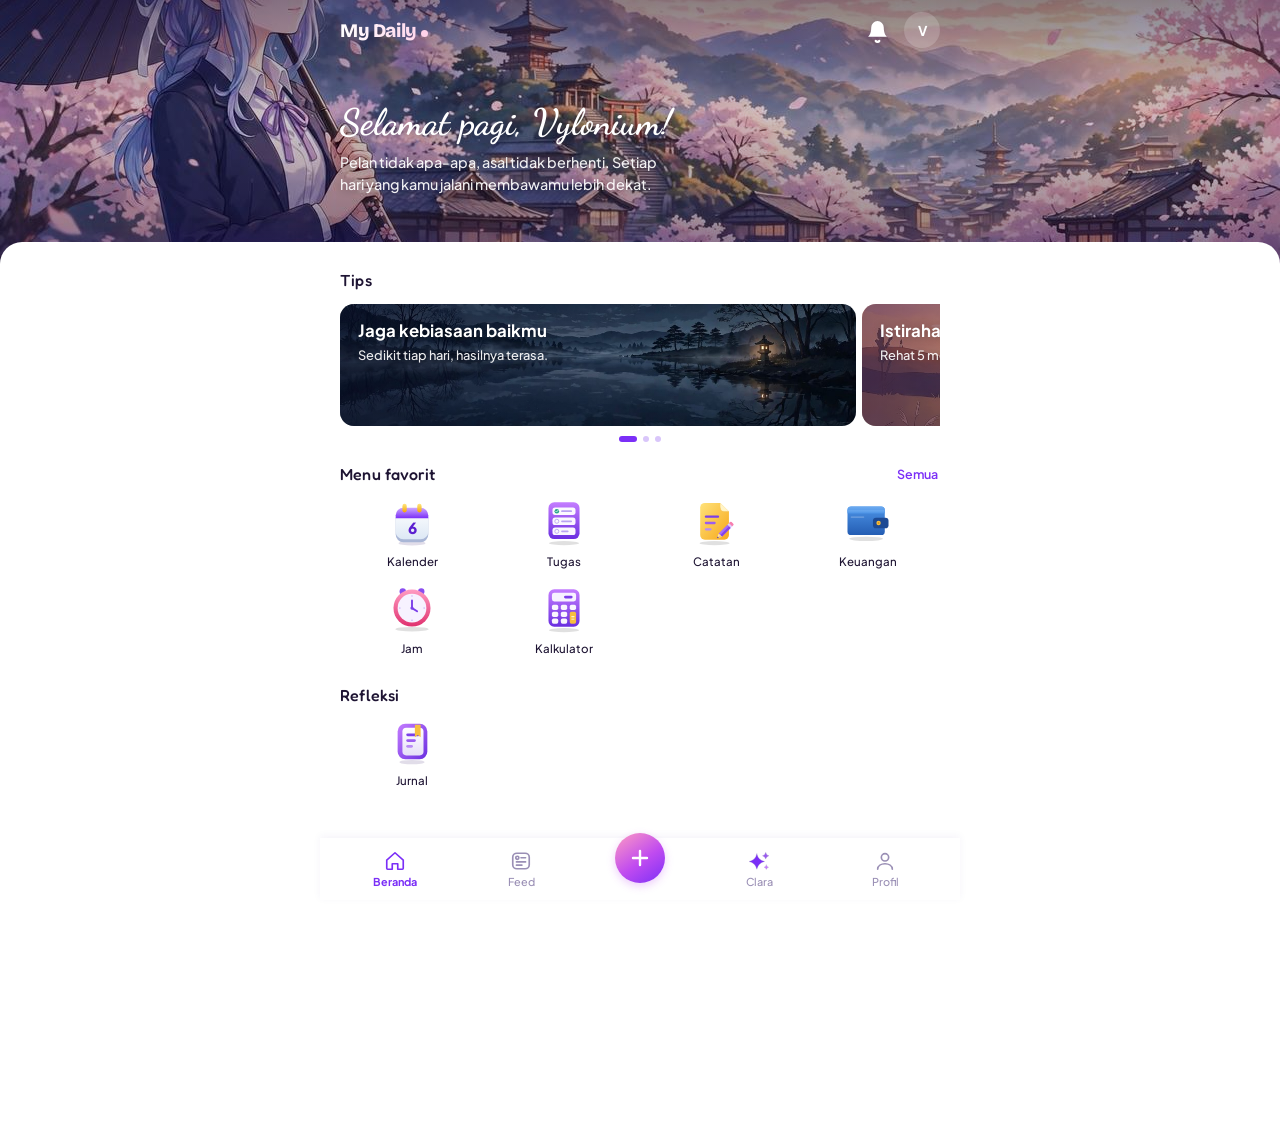
==== commit ee208843: "fix(mata uang): tombol hapus keypad pakai class cv-bk — sebelumnya class bk bentrok dengan buku Jurn" ====
--- a/index.html
+++ b/index.html
@@ -20,7 +20,7 @@
 <meta name="apple-mobile-web-app-title" content="My Daily">
 
 <link href="https://fonts.googleapis.com/css2?family=Plus+Jakarta+Sans:wght@400;500;700;800&family=Dancing+Script:wght@700&family=Fredoka:wght@600&family=Bricolage+Grotesque:wght@800&family=Cormorant+Garamond:ital,wght@1,600;1,700&family=Jost:wght@500&display=swap" rel="stylesheet">
-<style>:root{--sat:env(safe-area-inset-top,0px);--sab:env(safe-area-inset-bottom,0px);--bg:#FFFFFF;--surface:#FFFFFF;--ink:#1E1433;--muted:#6A5F80;--bgimg:url(/assets/img/daily-01.jpg);--line:#E4DBF5;--sun:#B27CFF;--sky:#7B2FF7;--hero:#7B2FF7;--hero-ink:#FFFFFF;box-sizing:border-box;padding-bottom:var(--sab);--tile:#F1E8FF;--tile-edge:#D9C6FA}html{scroll-padding-top:var(--sat);overflow-x:hidden;max-width:100%}.cal,.mdl,body,div,html,section,textarea{scrollbar-width:none;-ms-overflow-style:none}body::-webkit-scrollbar,div::-webkit-scrollbar,html::-webkit-scrollbar,section::-webkit-scrollbar,textarea::-webkit-scrollbar{width:0;height:0;display:none}*{box-sizing:border-box;-webkit-tap-highlight-color:transparent}button,input,label,svg,textarea{outline:0;-webkit-touch-callout:none}button{-webkit-user-select:none;user-select:none}body{margin:0;overflow-x:hidden;max-width:100%;background:var(--bg);color:var(--ink);font-family:'Plus Jakarta Sans',system-ui,sans-serif;line-height:1.5}main{max-width:640px;margin:0 auto;padding:0 20px 40px}.in{width:100%;max-width:640px;margin:0 auto;padding:0 20px;position:relative}.hero{display:flex;align-items:flex-end;min-height:30vh;min-height:30dvh;background:linear-gradient(180deg,rgba(24,12,58,.5) 0,rgba(24,12,58,.2) 42%,rgba(24,12,58,.5) 100%),var(--bgimg) center/cover no-repeat,#5b1fd0;color:var(--hero-ink);padding:calc(72px + var(--sat)) 0 52px;position:sticky;top:0;z-index:0;overflow:hidden}.sun{display:none;position:absolute;right:-30px;top:-40px;width:130px;height:130px;border-radius:50%;background:var(--sun);opacity:.55}.hero h1{font-family:'Dancing Script','Brush Script MT',cursive;font-weight:700;font-size:clamp(1.8rem,7.5vw,2.3rem);line-height:1.15;margin:0 0 8px;position:relative}.hero h1,.hero p{text-shadow:0 1px 10px rgba(20,8,50,.45)}.hero p{margin:0;max-width:34ch;font-size:.9rem;font-weight:500;line-height:1.55;min-height:4.65em;opacity:.92;position:relative}.bar{position:fixed;top:0;left:0;right:0;z-index:10;padding:calc(12px + var(--sat)) 0 12px;background-color:#5b1fd0;background-repeat:no-repeat;background-image:linear-gradient(180deg,rgba(24,12,58,.5) 0,rgba(24,12,58,.2) 42%,rgba(24,12,58,.5) 100%),var(--bgimg);background-size:100% var(--hh,300px),max(var(--hw,390px),calc(var(--hh,300px)*1.7778)) auto;background-position:0 0,50% calc((var(--hh,300px) - max(var(--hw,390px),calc(var(--hh,300px)*1.7778))*.5625)/ 2);transition:box-shadow .25s}.bar.on{box-shadow:0 6px 18px rgba(60,20,140,.28)}.bar .in{display:flex;align-items:center;justify-content:space-between}.brand{display:inline-flex;align-items:baseline;gap:4px;font-family:'Bricolage Grotesque','Plus Jakarta Sans',sans-serif;font-weight:800;font-size:1.2rem;letter-spacing:-.4px;text-transform:none;background:linear-gradient(90deg,#fff 0,#ffd3ea 100%);-webkit-background-clip:text;background-clip:text;-webkit-text-fill-color:transparent}.brand::after{content:"";width:7px;height:7px;border-radius:50%;background:#ffd3ea}.acts{display:flex;gap:8px}.ib{position:relative;width:36px;height:36px;padding:0;border:0;border-radius:50%;background:rgba(255,255,255,.18);color:#fff;display:grid;place-items:center;font:700 .85rem 'Plus Jakarta Sans',sans-serif;cursor:pointer;outline:0;-webkit-tap-highlight-color:transparent;transition:background .15s}.ib:active{background:rgba(255,255,255,.3)}.ib svg{width:18px;height:18px;fill:none;stroke:currentColor;stroke-width:2;stroke-linecap:round;stroke-linejoin:round}.bell{width:38px;height:38px;background:0 0;box-shadow:none}.bell:active{background:0 0}.bell svg{width:25px;height:25px;transform-origin:50% 12%;filter:drop-shadow(0 2px 3px rgba(40,10,110,.25))}.item,.item:focus,.item:focus-visible{outline:0;-webkit-tap-highlight-color:transparent}h2{font-family:'Bricolage Grotesque',system-ui,sans-serif;font-size:1.2rem;margin:28px 0 22px}.grid{display:grid;grid-template-columns:repeat(4,1fr);gap:18px 8px}.item{display:flex;flex-direction:column;align-items:center;gap:9px;background:0 0;border:0;padding:0;cursor:pointer;color:var(--ink);font:500 .72rem/1.25 'Plus Jakarta Sans',sans-serif;text-align:center}.tile{width:46px;height:46px;display:grid;place-items:center;transition:transform .12s}.tile svg{width:100%;height:100%}.item:active .tile{transform:scale(.92)}.hero::after{display:none;content:"";position:absolute;left:-70px;bottom:6px;width:160px;height:160px;border-radius:50%;background:#fff;opacity:.09;pointer-events:none}.fwrap{max-width:640px;margin:0 auto;padding:26px 20px 96px}.ttl{margin:0 0 12px;font-family:Fredoka,'Plus Jakarta Sans',sans-serif;font-size:1rem;font-weight:500;letter-spacing:.2px;text-align:left;color:var(--ink)}.track{display:flex;gap:6px;overflow-x:auto;scroll-snap-type:x mandatory;scrollbar-width:none;position:relative}.track::-webkit-scrollbar{display:none}.slide{flex:0 0 86%;scroll-snap-align:start;height:122px;border-radius:14px;padding:16px 18px;color:#fff;position:relative;overflow:hidden}.slide::before{content:"";position:absolute;inset:0;background:linear-gradient(90deg,var(--ov) 0,transparent 72%)}.slide h3{text-shadow:0 1px 8px rgba(0,0,0,.25);margin:0 0 5px;font-size:1.05rem;font-weight:700;line-height:1.25;max-width:70%;position:relative}.slide p{text-shadow:0 1px 6px rgba(0,0,0,.25);margin:0;font-size:.8rem;font-weight:500;max-width:65%;opacity:.92;position:relative}.s1{--ov:rgba(20,70,115,.68);background:url(/assets/img/daily-02.jpg) center/cover no-repeat #8cc3e4}.s2{--ov:rgba(8,14,40,.5);background:url(/assets/img/daily-03.jpg) 88% center/cover no-repeat #101a38}.s9{--ov:rgba(15,55,110,.5);background:url(/assets/img/daily-04.jpg) center 100%/cover no-repeat #6fb6f0}.s10{--ov:rgba(20,50,105,.6);background:url(/assets/img/daily-05.jpg) center 100%/cover no-repeat #8db8e8}.s11{--ov:rgba(10,20,60,.58);background:url(/assets/img/daily-06.jpg) center/cover no-repeat #1b2f5e}.s12{--ov:rgba(25,75,120,.7);background:url(/assets/img/daily-07.jpg) center/cover no-repeat #8cc3e4}.s3{--ov:rgba(5,15,50,.5);background:url(/assets/img/daily-08.jpg) center 60%/cover no-repeat #0e1b3d}.s4{--ov:rgba(0,70,90,.5);background:url("data:image/svg+xml,%3Csvg xmlns='http://www.w3.org/2000/svg' viewBox='0 0 480 140' preserveAspectRatio='xMidYMid slice'%3E%3Cdefs%3E%3ClinearGradient id='a' x1='0' y1='0' x2='0' y2='1'%3E%3Cstop offset='0' stop-color='%239BE8F2'/%3E%3Cstop offset='.6' stop-color='%232BB7D6'/%3E%3Cstop offset='1' stop-color='%230E7FA8'/%3E%3C/linearGradient%3E%3C/defs%3E%3Crect width='480' height='140' fill='url(%23a)'/%3E%3Ccircle cx='392' cy='34' r='46' fill='%23fff' opacity='.2'/%3E%3Cpath d='M392 22 C380 40 374 48 374 58 a18 18 0 0 0 36 0 C410 48 404 40 392 22Z' fill='%23fff' opacity='.9'/%3E%3Cpath d='M0 106 Q60 90 120 106 T240 106 T360 104 T480 104 V140 H0Z' fill='%23fff' opacity='.25'/%3E%3Cpath d='M0 120 Q70 104 140 120 T280 118 T420 116 T480 118 V140 H0Z' fill='%230B6A92' opacity='.7'/%3E%3Cg fill='%23fff' opacity='.6'%3E%3Ccircle cx='300' cy='40' r='4'/%3E%3Ccircle cx='330' cy='70' r='3'/%3E%3Ccircle cx='440' cy='80' r='5'/%3E%3Ccircle cx='270' cy='84' r='2.5'/%3E%3C/g%3E%3C/svg%3E") center/cover no-repeat #1fa7c9}.s5{--ov:rgba(75,35,70,.62);background:url(/assets/img/daily-09.jpg) center 78%/cover no-repeat #e9955e}.s6{--ov:rgba(10,70,40,.52);background:url("data:image/svg+xml,%3Csvg xmlns='http://www.w3.org/2000/svg' viewBox='0 0 480 140' preserveAspectRatio='xMidYMid slice'%3E%3Cdefs%3E%3ClinearGradient id='a' x1='0' y1='0' x2='0' y2='1'%3E%3Cstop offset='0' stop-color='%23C8F5D0'/%3E%3Cstop offset='.6' stop-color='%234CCB86'/%3E%3Cstop offset='1' stop-color='%231C8F5E'/%3E%3C/linearGradient%3E%3C/defs%3E%3Crect width='480' height='140' fill='url(%23a)'/%3E%3Ccircle cx='410' cy='34' r='22' fill='%23FFF7C2'/%3E%3Cpath d='M0 100 L90 62 L170 96 L260 54 L350 98 L430 70 L480 92 V140 H0Z' fill='%232AA06A' opacity='.7'/%3E%3Cpath d='M0 118 Q120 96 240 116 T480 108 V140 H0Z' fill='%2312724A'/%3E%3Cpath d='M250 140 Q290 122 330 118 T430 108' fill='none' stroke='%23E8FFE8' stroke-width='5' stroke-linecap='round' opacity='.7' stroke-dasharray='1 11'/%3E%3Cg fill='%230E5A3A'%3E%3Cpath d='M330 112 l10 -30 l10 30z'/%3E%3Cpath d='M356 114 l8 -24 l8 24z'/%3E%3Cpath d='M452 108 l9 -26 l9 26z'/%3E%3C/g%3E%3C/svg%3E") center/cover no-repeat #3fbf7f}.s7{--ov:rgba(40,35,95,.58);background:url(/assets/img/daily-10.jpg) center 80%/cover no-repeat #8fa3e8}.s8{--ov:rgba(25,75,120,.68);background:url(/assets/img/daily-11.jpg) center/cover no-repeat #8cc3e4}.dots{display:flex;justify-content:center;gap:6px;margin:10px 0 18px}.dots i{width:6px;height:6px;border-radius:99px;background:#d9c6fa;transition:width .25s,background .25s}.dots i.on{width:18px;background:#7b2ff7}.sdate{position:relative;display:flex;align-items:center;gap:14px;max-width:640px;margin:0 auto;padding:26px 20px 0;color:var(--ink)}.sdate::after{content:"";position:absolute;right:20px;top:26px;width:98px;height:58px;background:radial-gradient(circle,#c9aeff 2px,transparent 2.6px) 0 0/14px 14px}.dn{display:grid;place-items:center;width:64px;height:64px;border-radius:20px;background:#f1e8ff;color:#7b2ff7;font-weight:800;font-size:1.9rem;box-shadow:0 4px 0 #d9c6fa}.dm{display:flex;flex-direction:column;font-size:.85rem;color:var(--muted);line-height:1.3}.dm b{font-size:1.15rem;font-weight:800;color:var(--ink)}.sheet{position:relative;z-index:1;margin-top:-28px;min-height:100vh;min-height:100dvh;background:#fff;border-radius:22px 22px 0 0;box-shadow:0 -6px 20px rgba(60,20,140,.12)}@media (prefers-reduced-motion:no-preference){.bell svg{animation:5s ease-in-out infinite ring}@keyframes ring{0%,100%,84%{transform:rotate(0)}88%{transform:rotate(14deg)}92%{transform:rotate(-11deg)}96%{transform:rotate(6deg)}}.hero h1{animation:.7s ease-out both rise}@keyframes rise{from{opacity:0;transform:translateY(12px)}}}.nav{position:fixed;left:0;right:0;bottom:0;margin:0 auto;max-width:640px;z-index:5;display:flex;justify-content:space-around;background:#fff;padding:8px 12px calc(8px + var(--sab));box-shadow:0 -2px 8px rgba(60,20,140,.05)}.nb{display:flex;flex-direction:column;align-items:center;gap:3px;min-width:64px;background:0 0;border:0;padding:4px 8px;color:#9a8fb5;font:500 .68rem 'Plus Jakarta Sans',sans-serif;cursor:pointer;outline:0;-webkit-tap-highlight-color:transparent;transition:color .15s}.nb svg{width:22px;height:22px;fill:none;stroke:currentColor;stroke-width:1.8;stroke-linecap:round;stroke-linejoin:round}.nb.on{color:#7b2ff7;font-weight:700}.nb:active svg{transform:scale(.9)}.nav{align-items:center}.plus{width:50px;height:50px;min-width:0;margin-top:-22px;padding:0;border:0;border-radius:50%;background:linear-gradient(145deg,#ff9cc2 0,#c04bf0 55%,#7b2ff7 100%);display:grid;place-items:center;box-shadow:0 3px 8px rgba(192,75,240,.28);cursor:pointer;outline:0;-webkit-tap-highlight-color:transparent;transition:transform .12s}.plus svg{width:24px;height:24px;fill:none;stroke:#fff;stroke-width:2.4;stroke-linecap:round}.plus:active{transform:scale(.92)}.cal{position:fixed;inset:0;z-index:30;background:#fff;overflow-y:auto;visibility:hidden}.cal.open{visibility:visible}.chd{position:relative;background:#fff;color:var(--ink);padding:calc(14px + var(--sat)) 0 8px}.cal .ib{background:#f1e8ff;color:#5b1fd0}.cal .ib:active{background:#e4d3ff}.cal .mv,.cal .mv:active{background:0 0}.cal .mv svg{width:26px;height:26px;stroke-width:2.4}.chd .in{z-index:1}.cmon,.crow{display:flex;align-items:center;justify-content:space-between}.ctl{font-family:Fredoka,'Plus Jakarta Sans',sans-serif;font-weight:600;font-size:1.1rem}.pill{width:auto;padding:0 14px;border-radius:999px;font-size:.75rem}.cmon{margin-top:18px}#calTitle{flex:1;min-width:0;text-align:center;font-family:'Bricolage Grotesque','Plus Jakarta Sans',system-ui,sans-serif;font-weight:800;font-size:1.75rem;line-height:1.2;letter-spacing:-.02em;font-variant-numeric:tabular-nums;white-space:nowrap;color:#5b1fd0}.csheet{position:relative;background:#fff;min-height:70vh}.cin{max-width:640px;margin:0 auto;padding:20px 20px calc(100px + var(--sab))}.cg,.wk{display:grid;grid-template-columns:repeat(7,1fr)}.wk{text-align:center;font:700 .7rem 'Plus Jakarta Sans',sans-serif;color:var(--muted);margin-bottom:8px}.cg{gap:4px 0}.day{justify-self:center;width:100%;max-width:46px;aspect-ratio:1;padding:0;border:0;border-radius:50%;background:0 0;font:600 .85rem 'Plus Jakarta Sans',sans-serif;color:var(--ink);cursor:pointer;outline:0;-webkit-tap-highlight-color:transparent;transition:transform .12s}.day:active{transform:scale(.92)}.day.out{color:#c4bbd8}.day.today{box-shadow:inset 0 0 0 2px #b27cff;color:#5b1fd0}.day.red{color:#e5384f}.day.out.red{color:#f3aab4}.day.sel{background:linear-gradient(145deg,#a36bff,#7b2ff7);color:#fff;box-shadow:none}.ag{margin-top:20px;padding:18px 4px 0;border-top:1px solid #efe7fb}.ag small{display:block;font-size:.7rem;font-weight:700;letter-spacing:.06em;text-transform:uppercase;color:#a596c4}.ag b{display:block;margin-top:6px;font-size:1.08rem;font-weight:800;color:var(--ink);letter-spacing:-.01em}.ag p{margin:10px 0 0;font-size:.84rem;line-height:1.5;color:#9c90b5}.tl{margin-top:12px}.tl-i{position:relative;padding:0 0 14px 20px;color:var(--ink);font:600 .9rem/1.4 'Plus Jakarta Sans',sans-serif}.tl-i:last-child{padding-bottom:0}.tl-i::before{content:"";position:absolute;left:0;top:6px;width:8px;height:8px;border-radius:50%;background:#7b2ff7}.tl-i:not(:last-child)::after{content:"";position:absolute;left:3px;top:14px;bottom:-6px;width:2px;border-radius:2px;background:#d9c6fa}.hol{color:#7b2ff7;font-weight:700}.hol .hs{font-weight:500;color:#9a7bdb}.hol .hs::before{content:"·";margin:0 6px}.hol[hidden]{display:none}.tl-i.ev{display:flex;justify-content:space-between;align-items:flex-start;gap:10px}.evx{flex:none;width:24px;height:24px;margin-top:-2px;padding:0;border:0;border-radius:50%;background:0 0;color:#9a7bdb;font:500 1.2rem/1 'Plus Jakarta Sans',sans-serif;cursor:pointer;outline:0;-webkit-tap-highlight-color:transparent}.evx:active{background:#f1e8ff}.addag{position:fixed;right:max(20px,calc(50% - 300px));bottom:calc(24px + var(--sab));z-index:2;width:54px;height:54px;padding:0;border:0;border-radius:50%;background:#7b2ff7;display:grid;place-items:center;cursor:pointer;outline:0;-webkit-tap-highlight-color:transparent;transition:transform .12s,background .12s}.addag svg{width:26px;height:26px;fill:none;stroke:#fff;stroke-width:2.4;stroke-linecap:round}.addag:active{transform:scale(.92);background:#5b1fd0}.mdl{position:fixed;inset:0;z-index:40;background:#fff;overflow-y:auto}.mhd{display:flex;align-items:center;justify-content:space-between;max-width:640px;margin:0 auto;padding:calc(14px + var(--sat)) 20px 8px}.mdl[hidden]{display:none}.mbox{max-width:640px;margin:0 auto;padding:20px 20px 120px;text-align:left}.fl{display:block;margin-bottom:16px;font-size:.75rem;font-weight:700;color:#555}.fl input,.fl textarea{margin-top:6px}.row2{display:grid;grid-template-columns:1fr 1fr;gap:12px}.et{font-weight:700}.em{margin-top:2px;font-size:.78rem;font-weight:600;color:#7b2ff7}.en{margin-top:2px;font-size:.8rem;font-weight:500;color:#9c90b5;line-height:1.45}.msub{margin:2px 0 18px;color:var(--muted)}.mbox input,.mbox textarea{display:block;width:100%;min-height:48px;padding:13px 14px;border:1px solid #d4d4d4;border-radius:8px;background:#fff;color:#111;font:500 16px 'Plus Jakarta Sans',sans-serif;outline:0;box-shadow:none;resize:none;-webkit-appearance:none;appearance:none}.mbox input:focus,.mbox textarea:focus{outline:0;box-shadow:none}.mbox input::placeholder,.mbox textarea::placeholder{color:#9a9a9a}.mfoot{position:fixed;left:0;right:0;bottom:0;z-index:1;padding:12px 20px calc(12px + var(--sab));background:#fff;box-shadow:0 -2px 8px rgba(60,20,140,.06)}.mok{display:block;width:100%;max-width:640px;margin:0 auto;padding:14px;border:0;border-radius:999px;background:#7b2ff7;color:#fff;font:700 .9rem 'Plus Jakarta Sans',sans-serif;cursor:pointer;outline:0;-webkit-tap-highlight-color:transparent}.mok:active{opacity:.8}.mbox input[readonly]{cursor:pointer}.tp{position:fixed;inset:0;z-index:50;display:flex;align-items:center;justify-content:center;padding:20px;background:rgba(0,0,0,.45)}.tp[hidden]{display:none}.tps{width:100%;max-width:320px;padding:20px;border-radius:16px;background:#fff;box-shadow:0 12px 32px rgba(0,0,0,.18)}.tpt{font:700 .8rem 'Plus Jakarta Sans',sans-serif;color:#777;text-align:center}.tpv{display:flex;align-items:center;justify-content:center;gap:4px;margin-top:8px}.tpk{font:700 2.2rem/1 'Plus Jakarta Sans',sans-serif;color:#111}.tpq{min-width:72px;padding:8px 10px;border:0;border-radius:8px;background:0 0;color:#9a9a9a;font:700 2.2rem/1 'Plus Jakarta Sans',sans-serif;cursor:pointer;outline:0;-webkit-tap-highlight-color:transparent}.tpq.on{color:#111}.tpdial{display:block;width:240px;height:240px;margin:16px auto 0;touch-action:none;cursor:pointer;outline:0;-webkit-tap-highlight-color:transparent;-webkit-touch-callout:none;user-select:none;-webkit-user-select:none}.tpdial *{pointer-events:none;-webkit-tap-highlight-color:transparent;user-select:none;-webkit-user-select:none}.tpb{display:flex;gap:10px;margin-top:20px}.tpb button{flex:1;padding:13px;border:0;border-radius:999px;font:700 .9rem 'Plus Jakarta Sans',sans-serif;cursor:pointer;outline:0;-webkit-tap-highlight-color:transparent}.tpb .ok{background:#7b2ff7;color:#fff}.tpb .no{background:#fff;color:#111;box-shadow:inset 0 0 0 1px #d4d4d4}.tpb button:active{opacity:.8}.ttabs{display:flex;gap:8px;margin-top:12px}.ttabs button{padding:8px 14px;border:0;border-radius:999px;background:#f1e8ff;color:#5b1fd0;font:700 .78rem 'Plus Jakarta Sans',sans-serif;cursor:pointer;outline:0}.ttabs button.on{background:#7b2ff7;color:#fff}#tList{display:grid;grid-template-columns:1fr;gap:9px}.tsk{position:relative;display:grid;grid-template-columns:22px minmax(0,1fr);align-items:start;gap:13px;padding:15px 17px;border:0;border-radius:20px;background:#faf7ff;box-shadow:none;transition:background .16s,transform .12s;-webkit-user-select:none;user-select:none;-webkit-touch-callout:none}.tsk:active{background:#f3ecff;transform:scale(.996)}.tsk.done{background:#f8f6fc}.tsk-c{width:22px;height:22px;margin-top:1px;padding:0;border:1.6px solid #d3c7ec;border-radius:50%;background:#fff;display:grid;place-items:center;cursor:pointer;outline:0;transition:background .15s,border-color .15s,transform .15s}.tsk-c:active{transform:scale(.9)}.tsk-c svg{display:none;width:13px;height:13px;fill:none;stroke:#fff;stroke-width:3;stroke-linecap:round;stroke-linejoin:round}.tsk.done .tsk-c{background:#7b2ff7;border-color:#7b2ff7}.tsk-b{display:flex;flex-direction:column;min-width:0;cursor:pointer}.tsk-t{display:-webkit-box;-webkit-line-clamp:2;-webkit-box-orient:vertical;overflow:hidden;font-weight:600;font-size:.95rem;line-height:1.45;letter-spacing:-.005em;word-break:break-word}.tsk.done .tsk-t{color:#a596c4;text-decoration:line-through;text-decoration-color:rgba(123,47,247,.35)}.tsk-n{display:none}.tsk-m{display:flex;flex-wrap:wrap;align-items:center;gap:6px;margin-top:7px;font-size:.72rem;font-weight:600;color:#8e82ab}.tsk-p{padding:3px 9px;border-radius:999px;font-size:.68rem;font-weight:700;letter-spacing:.01em}.tsk-d.late{color:#d6263c}.tsem{display:flex;flex-direction:column;align-items:center;gap:6px;margin:44px 0 0;text-align:center}.tsem svg{width:96px;height:96px;margin-bottom:10px}.tsem b{font-size:1rem;font-weight:800;color:#111}.tsem span{max-width:240px;font-size:.84rem;line-height:1.5;color:#9c90b5}.tsem[hidden]{display:none}#nModal .mbox,#tModal .mbox{padding-top:10px}#nModal .tt,#tModal .tt{display:block;width:100%;min-height:0;padding:10px 0 12px;border:0;border-bottom:2px solid #e4dbf5;border-radius:0;background:0 0;font:800 1.4rem/1.3 'Bricolage Grotesque','Plus Jakarta Sans',sans-serif;color:var(--ink);transition:border-color .15s}#nModal .tt:focus,#tModal .tt:focus{border-bottom-color:#7b2ff7}#nModal .tt::placeholder,#tModal .tt::placeholder{color:#b8acd2}.tf{display:flex;gap:12px;margin-top:26px}.tfi{flex:none;width:36px;height:36px;border-radius:12px;background:#f1e8ff;color:#7b2ff7;display:grid;place-items:center}.tfi svg{width:18px;height:18px;fill:none;stroke:currentColor;stroke-width:2;stroke-linecap:round;stroke-linejoin:round}.tfb{flex:1;min-width:0}.tfl{margin-bottom:8px;font-size:.8rem;font-weight:700;line-height:36px;margin-top:0;color:#6a5f80}.cp{display:flex;flex-wrap:wrap;align-items:center;gap:8px}.cp button,.dp{position:relative;display:inline-flex;align-items:center;gap:6px;padding:8px 14px;border:1.5px solid #e4dbf5;border-radius:999px;background:#fff;color:#6a5f80;font:700 .8rem 'Plus Jakarta Sans',sans-serif;cursor:pointer;outline:0;transition:background .15s,border-color .15s,color .15s}.cp button.on,.dp.on{border-color:#7b2ff7;background:#f1e8ff;color:#5b1fd0}.dpw{display:inline-flex;align-items:center;gap:6px}#tModal .dp input{position:absolute;inset:0;display:block;width:100%;height:100%;min-height:0;padding:0;border:0;opacity:0;cursor:pointer}.dpx{width:28px;height:28px;padding:0;border:0;border-radius:50%;background:#f1e8ff;color:#5b1fd0;font:700 1rem/1 'Plus Jakarta Sans',sans-serif;cursor:pointer;outline:0}.dpx[hidden]{display:none}#tModal textarea{display:block;width:100%;padding:13px 14px;border:0;background:#f6f1ff;color:var(--ink);font:500 16px 'Plus Jakarta Sans',sans-serif;transition:box-shadow .15s}#tModal textarea:focus{box-shadow:inset 0 0 0 2px #b27cff}#tModal textarea::placeholder{color:#a596c4}#agModal .mfoot,#nModal .mfoot,#tModal .mfoot{background:0 0;box-shadow:none;pointer-events:none}#agModal .mok,#nModal .mok,#tModal .mok{pointer-events:auto;box-shadow:0 6px 16px rgba(123,47,247,.3)}#nModal .mok:disabled,#tModal .mok:disabled{opacity:.4;cursor:default;box-shadow:none}.off{visibility:hidden}.nsr{position:relative;margin-top:14px}.nsr svg{position:absolute;left:15px;top:50%;width:18px;height:18px;margin-top:-9px;fill:none;stroke:#8E7BB8;stroke-width:2;stroke-linecap:round;pointer-events:none}.nsr input{display:block;width:100%;height:44px;padding:0 14px 0 43px;border:0;border-radius:999px;background:#f1e8ff;color:var(--ink);font:500 16px 'Plus Jakarta Sans',sans-serif;outline:0;-webkit-appearance:none;appearance:none}.nsr input::placeholder{color:#9c8ebb}.nsr input::-webkit-search-cancel-button{-webkit-appearance:none}.nt{position:relative;display:flex;flex-direction:column;align-items:flex-start;justify-content:space-between;aspect-ratio:1;width:100%;min-width:0;margin:0;border:1px solid #efe7fb;background:#fff;box-shadow:0 2px 8px rgba(60,20,140,.06);color:var(--ink);font-family:inherit;text-align:left;cursor:pointer;outline:0;overflow:hidden;-webkit-user-select:none;user-select:none;-webkit-touch-callout:none;-webkit-tap-highlight-color:transparent;transition:transform .12s,background .12s}.nt:active{transform:scale(.97);background:#f6f1ff}.nt-t{width:100%;display:-webkit-box;-webkit-line-clamp:5;-webkit-box-orient:vertical;overflow:hidden;word-break:break-word}.nt-d{flex:none;border-radius:999px;background:#f1e8ff;font-weight:700;color:#5b1fd0}#nModal #nModal #nInp,#nModal #nBody{-webkit-user-select:text;user-select:text;-webkit-touch-callout:default}#nModal #nBody ::selection{background:#E9D7FF}.nbody{display:block;width:100%;min-height:260px;margin-top:14px;padding:0;border:0;background:0 0;color:var(--ink);font:500 1rem/1.65 'Plus Jakarta Sans',sans-serif;outline:0;white-space:pre-wrap;word-break:break-word;-webkit-user-select:text;user-select:text}#nModal .nbody:empty::before{content:attr(data-ph);color:#b8acd2;pointer-events:none}#nModal .mbox{padding-bottom:150px}.nbody h2{margin:.7em 0 .3em;font:800 1.3rem/1.3 'Bricolage Grotesque','Plus Jakarta Sans',sans-serif}.nbody blockquote{margin:.5em 0;padding:2px 0 2px 12px;border-left:3px solid #b27cff;color:#6a5f80}.nbody ol,.nbody ul{margin:.4em 0;padding-left:1.4em}.nbody span[style]{border-radius:3px}.etb{position:fixed;left:0;right:0;bottom:0;z-index:2;padding:6px 8px calc(6px + var(--sab));background:#fff}.etb .er{display:flex;gap:2px;max-width:640px;margin:0 auto;overflow-x:auto;scrollbar-width:none}.etb .er::-webkit-scrollbar{display:none}.etb button{flex:none;width:42px;height:42px;display:grid;place-items:center;padding:0;border:0;border-radius:12px;background:0 0;color:#111;cursor:pointer;outline:0;-webkit-tap-highlight-color:transparent;transition:background .12s}.etb button.on,.etb button:active{background:#efefef}.etb svg{width:22px;height:22px;fill:none;stroke:currentColor;stroke-width:1.9;stroke-linecap:round;stroke-linejoin:round}.etb i{flex:none;width:1px;height:22px;align-self:center;margin:0 4px;background:#e4dbf5}.toast{position:fixed;left:max(16px,calc(50% - 304px));right:max(16px,calc(50% - 304px));bottom:calc(88px + var(--sab));z-index:3;display:flex;align-items:center;justify-content:space-between;gap:0;min-height:46px;padding:0 8px 0 18px;border-radius:999px;background:rgba(72,72,80,.62);-webkit-backdrop-filter:blur(14px) saturate(1.2);backdrop-filter:blur(14px) saturate(1.2);box-shadow:0 4px 16px rgba(0,0,0,.12);color:#fff;font:600 .82rem/1.3 'Plus Jakarta Sans',sans-serif;animation:.2s ease-out ftIn}.toast[hidden]{display:none}.toast span{flex:1;min-width:0;padding-right:10px;overflow:hidden;text-overflow:ellipsis;white-space:nowrap}.toast button{flex:none;padding:8px 12px;border:0;border-radius:999px;background:0 0;color:#fff;font:800 .8rem 'Plus Jakarta Sans',sans-serif;cursor:pointer;outline:0;-webkit-tap-highlight-color:transparent}.toast button:active{background:rgba(255,255,255,.18)}.hsv{flex:none;height:36px;padding:0 16px;border:0;border-radius:999px;background:#7b2ff7;color:#fff;font:700 .8rem 'Plus Jakarta Sans',sans-serif;cursor:pointer;outline:0;-webkit-tap-highlight-color:transparent}.hsv:active{opacity:.8}.hsv:disabled{opacity:.4;cursor:default}.as{position:fixed;inset:0;z-index:60;display:flex;align-items:flex-end;justify-content:center;background:rgba(30,20,60,.4)}.as[hidden]{display:none}.asb{display:flex;justify-content:space-evenly;align-items:flex-start;width:100%;max-width:640px;padding:16px 12px calc(14px + var(--sab));border-radius:22px 22px 0 0;background:#fff;box-shadow:0 -6px 24px rgba(30,20,60,.12)}.asa{flex:1;min-width:0;display:flex;flex-direction:column;align-items:center;gap:5px;padding:4px 0;border:0;background:0 0;color:#111;font:600 .68rem 'Plus Jakarta Sans',sans-serif;cursor:pointer;outline:0;-webkit-tap-highlight-color:transparent}.asa .ai{width:36px;height:30px;display:grid;place-items:center;transition:transform .12s}.asa:active .ai{transform:scale(.85)}.asa svg{width:24px;height:24px;fill:none;stroke:currentColor;stroke-width:1.8;stroke-linecap:round;stroke-linejoin:round}.pinm{position:absolute;top:12px;right:12px;width:15px;height:15px;fill:#7B2FF7;stroke:#7B2FF7;stroke-width:1.6;stroke-linecap:round;stroke-linejoin:round}.nt.pn .nt-t{padding-right:16px}.nt .pinm{top:10px;right:10px;width:13px;height:13px}.tsr{position:fixed;left:max(20px,calc(50% - 300px));right:calc(max(20px,calc(50% - 300px)) + 68px);bottom:calc(26px + var(--sab));z-index:2;margin:0}.tsr input{height:50px}#tModal .tf{align-items:flex-start;gap:14px}#tModal .tfi{width:24px;height:36px;border-radius:0;background:0 0;color:#111;grid-column:1;grid-row:1}#tModal .tfi svg{width:22px;height:22px;stroke-width:1.8}#tModal .cp{gap:8px}#tModal .cp button,#tModal .dp{justify-content:center;height:38px;padding:0 16px;font-size:.78rem}#tModal #tPri{flex-wrap:nowrap}#tModal #tPri button{flex:1;padding:0}#tModal .dpw{gap:6px}#tModal .dpx{width:32px;height:32px}#tModal textarea{min-height:88px;border-radius:12px}#tModal .tf{display:grid;grid-template-columns:24px 1fr;gap:0 10px;align-items:center;margin-top:22px}#tModal .tfb{display:contents}#tModal .tfl{font-size:.78rem;line-height:36px;color:#111;grid-column:2;grid-row:1;margin:0}#tModal .tfb>.cp,#tModal .tfb>textarea{grid-column:1/-1;grid-row:2;margin-top:4px}.fav{flex:none;width:36px;height:36px;border-radius:50%;background:linear-gradient(145deg,#a36bff,#7b2ff7);color:#fff;display:grid;place-items:center;font:800 .95rem 'Plus Jakarta Sans',sans-serif}.fp{position:relative;gap:12px;align-items:flex-start;margin:0;border:0;background:0 0;box-shadow:none;-webkit-user-select:none;user-select:none;-webkit-touch-callout:none}.fp .fav{width:40px;height:40px;font-size:.95rem}.fb{flex:1;min-width:0}.fh{display:flex;align-items:baseline;flex-wrap:wrap;gap:0 8px;line-height:1.35}.ft{white-space:pre-wrap;overflow-wrap:anywhere;word-break:break-word}.ft .ht{color:#7b2ff7;font-weight:600}.ff{display:flex;align-items:center;gap:2px}.fa{display:inline-flex;align-items:center;gap:5px;height:36px;border:0;border-radius:18px;background:0 0;color:#7a6f94;font:600 .76rem 'Plus Jakarta Sans',sans-serif;cursor:pointer;outline:0;-webkit-tap-highlight-color:transparent;transition:background .15s,color .15s}.fa svg{fill:none;stroke:currentColor;stroke-width:1.8;stroke-linecap:round;stroke-linejoin:round}.fa:active{background:#f6f1ff}.fa.on{color:#7b2ff7}.fa[data-a=like].on{color:#e5384f}.fa[data-a=like].on svg,.fa[data-a=save].on svg{fill:currentColor}.fcm{margin-top:4px}.fci{display:flex;gap:10px;align-items:flex-start;padding:8px 0}.fci .fav{width:28px;height:28px;font-size:.72rem}.fcb{flex:1;min-width:0;line-height:1.4}.fcn{font-weight:800;font-size:.82rem}.fct{margin-left:6px;font-size:.7rem;color:#9a8fb5}.fcx{font-size:.9rem;white-space:pre-wrap;overflow-wrap:anywhere}.fcd{flex:none;width:28px;height:28px;padding:0;border:0;border-radius:50%;background:0 0;color:#a596c4;display:grid;place-items:center;cursor:pointer;outline:0;-webkit-tap-highlight-color:transparent}.fcd svg{width:15px;height:15px;fill:none;stroke:currentColor;stroke-width:2.2;stroke-linecap:round}.fcf{display:flex;align-items:center;gap:6px;margin-top:6px}.fci-in{flex:1;min-width:0;height:40px;padding:0 16px;border:0;border-radius:999px;background:#f6f1ff;color:var(--ink);font:500 16px 'Plus Jakarta Sans',sans-serif;outline:0;-webkit-appearance:none;appearance:none;-webkit-user-select:text;user-select:text}.fci-in::placeholder{color:#a596c4}.fcs{flex:none;width:40px;height:40px;padding:0;border:0;border-radius:50%;background:0 0;color:#7b2ff7;display:grid;place-items:center;cursor:pointer;outline:0;-webkit-tap-highlight-color:transparent}.fcs svg{width:22px;height:22px;fill:none;stroke:currentColor;stroke-width:1.8;stroke-linecap:round;stroke-linejoin:round}.fcs:disabled{opacity:.35;cursor:default}body.feed-open .nav{z-index:31}#feed .cin{padding-bottom:calc(120px + var(--sab))}@keyframes ftIn{from{opacity:0;transform:translateY(8px)}to{opacity:1;transform:none}}body.feed-open.fc-open .nav{z-index:5}#fModal .mbox{padding:14px 20px 40px}.fwho{display:flex;align-items:center;gap:10px;margin-bottom:12px}.fwho b{font-size:.92rem;font-weight:800}#fModal .ftxt{display:block;width:100%;padding:0;border:0;border-radius:0;background:0 0;color:var(--ink);font:500 1.05rem/1.65 'Plus Jakarta Sans',sans-serif;resize:none;outline:0;-webkit-appearance:none;appearance:none;min-height:160px}#fModal .ftxt::placeholder{color:#b8acd2}.fcnt{min-height:1.2em;margin:6px 0 0;font-size:.78rem;font-weight:600;color:#e5384f}#fModal .mbox{padding-bottom:calc(150px + var(--sab))}.fimg{position:relative;margin-top:12px;border-radius:14px;overflow:hidden;background:#f6f1ff}.fimg[hidden]{display:none}.fimg img{display:block;width:100%;height:auto;max-height:360px;object-fit:contain}.fix{position:absolute;top:8px;right:8px;width:30px;height:30px;padding:0;border:0;border-radius:50%;background:rgba(30,20,60,.6);color:#fff;display:grid;place-items:center;cursor:pointer;outline:0;-webkit-tap-highlight-color:transparent}.fix svg{width:16px;height:16px;fill:none;stroke:currentColor;stroke-width:2.4;stroke-linecap:round}.ftb{position:fixed;left:0;right:0;bottom:var(--kb,0);z-index:2;background:#fff;padding-bottom:var(--sab)}.ftr{display:flex;gap:4px;max-width:640px;margin:0 auto;padding:8px 14px}.ftr button{width:44px;height:44px;padding:0;border:0;border-radius:50%;background:0 0;color:#7b2ff7;display:grid;place-items:center;cursor:pointer;outline:0;-webkit-tap-highlight-color:transparent;transition:background .15s}.ftr button.on,.ftr button:active{background:#f1e8ff}.ftr svg{width:24px;height:24px;fill:none;stroke:currentColor;stroke-width:1.8;stroke-linecap:round;stroke-linejoin:round}.fem{display:grid;grid-template-columns:repeat(8,1fr);gap:2px;max-width:640px;max-height:150px;margin:0 auto;padding:10px 14px 0;overflow-y:auto}.fem[hidden]{display:none}.fem button{height:40px;padding:0;border:0;border-radius:10px;background:0 0;font-size:1.4rem;line-height:1;cursor:pointer;outline:0;-webkit-tap-highlight-color:transparent}.fem button:active{background:#f1e8ff}.fpw{position:relative;width:100%;aspect-ratio:4/3;overflow:hidden;background:#f3eefb}.fpi{position:absolute;inset:0;display:block;width:100%;height:100%;object-fit:cover}.fhd{position:sticky;top:0;z-index:3;background:#fff;padding:calc(10px + var(--sat)) 0 10px;transition:transform .25s}.fhd .crow{gap:8px;min-height:36px}.fbrand{display:inline-flex;align-items:center;gap:5px;font-family:'Bricolage Grotesque','Plus Jakarta Sans',sans-serif;font-weight:800;font-size:1.2rem;line-height:1;letter-spacing:-.4px;background:linear-gradient(90deg,#5b1fd0 0,#b54be0 100%);-webkit-background-clip:text;background-clip:text;-webkit-text-fill-color:transparent}.fbrand::after{content:"";width:7px;height:7px;margin-top:3px;border-radius:50%;background:#b54be0}.fhd .ib{width:36px;height:36px;margin-right:-8px}.fhd .ib svg{width:22px;height:22px}.fhd .ttabs{gap:6px;margin-top:10px;overflow-x:auto;scrollbar-width:none}.fhd .ttabs::-webkit-scrollbar{display:none}.fhd .ttabs button{flex:1 0 auto;padding:9px 12px;font-size:.78rem;line-height:1.2;white-space:nowrap}body.fhide .fhd{transform:translateY(-100%)}.nav{transition:transform .25s}body.feed-open.fhide .nav{transform:translateY(calc(100% + 16px))}.fsr{margin-top:10px}.fsr input{height:40px}#feed .cin{padding-top:2px}.fp{display:block;padding:18px 0 6px}.fb{width:100%}.fh{display:flex;align-items:center;gap:12px;padding-right:0}.fh .fav{width:44px;height:44px;font-size:1rem}.fw{flex:1;min-width:0;line-height:1.3}.fn{display:flex;align-items:center;gap:6px;font-weight:800;font-size:1rem;color:var(--ink)}.fm{margin-top:1px;font-size:.8rem;font-weight:500;color:#9a8fb5;white-space:nowrap;overflow:hidden;text-overflow:ellipsis}.fmore{flex:none;width:36px;height:36px;margin-right:-8px;padding:0;border:0;border-radius:50%;background:0 0;color:#8e82ab;display:grid;place-items:center;cursor:pointer;outline:0;-webkit-tap-highlight-color:transparent}.fmore:active{background:#f6f1ff}.fmore svg{width:22px;height:22px;fill:currentColor;stroke:none}.ft{margin-top:14px;font-size:1.05rem;line-height:1.6}.fn .pinm,.fp .pinm{position:static;flex:none;width:13px;height:13px;top:auto;right:auto}.fpw{margin:14px -20px 0;width:calc(100% + 40px);border-radius:0;max-height:560px}.ff{margin:10px 0 0 -8px;gap:6px}.fa{min-width:0;gap:7px;padding:0 10px;font-size:.95rem;font-weight:600}.fa svg{width:26px;height:26px}.fa.sv{margin-left:auto;margin-right:-8px}.fp+.fp{border-top:1px solid #f1e8ff}.pmw{position:fixed;inset:0;z-index:60}.pmw[hidden]{display:none}.pm{position:absolute;top:calc(58px + var(--sat));right:max(20px,calc(50% - 300px));min-width:184px;padding:6px;border:1px solid #efe7fb;border-radius:16px;background:#fff;box-shadow:0 10px 30px rgba(30,20,60,.22)}.pmt{padding:8px 12px 6px;font:700 .78rem 'Plus Jakarta Sans',sans-serif;color:#a596c4}.pmi{display:flex;align-items:center;justify-content:space-between;gap:12px;width:100%;padding:11px 12px;border:0;border-radius:10px;background:0 0;color:#111;font:600 .86rem 'Plus Jakarta Sans',sans-serif;text-align:left;cursor:pointer;outline:0;-webkit-tap-highlight-color:transparent}.pmi:active{background:#f6f1ff}.pmi.del{color:#d6263c}.pmi svg{width:16px;height:16px;fill:none;stroke:#7B2FF7;stroke-width:2.4;stroke-linecap:round;stroke-linejoin:round;visibility:hidden}.pmi.on{color:#5b1fd0;font-weight:700}.pmi.on svg{visibility:visible}body.prof-open .nav{z-index:31}body.prof-open.pm-open .nav{z-index:5}#prof{--pfimg:url(/assets/img/daily-12.jpg)}.pf-bar{position:fixed;top:0;left:0;right:0;z-index:10;padding:calc(8px + var(--sat)) 0 8px;background-color:#5b1fd0;background-repeat:no-repeat;background-image:linear-gradient(180deg,rgba(30,10,70,.45) 0,rgba(30,10,70,.25) 45%,rgba(30,10,70,.6) 100%),var(--pfimg);background-size:100% var(--ph,300px),max(var(--pw,390px),calc(var(--ph,300px)*1.7778)) auto;background-position:0 0,50% calc((var(--ph,300px) - max(var(--pw,390px),calc(var(--ph,300px)*1.7778))*.5625)/ 2);transition:box-shadow .25s}.pf-bar.on{box-shadow:0 6px 18px rgba(60,20,140,.28)}.pf-bar .in{display:flex;align-items:center;justify-content:flex-end}#prof .pf-hero{position:relative;z-index:0;overflow:hidden;text-align:center;background:linear-gradient(180deg,rgba(30,10,70,.45) 0,rgba(30,10,70,.25) 45%,rgba(30,10,70,.6) 100%),var(--pfimg) center/cover no-repeat,#5b1fd0;color:#fff;padding:calc(74px + var(--sat)) 0 84px}#prof .pf-hero::before{display:none;content:"";position:absolute;right:-30px;top:-40px;width:130px;height:130px;border-radius:50%;background:#b27cff;opacity:.55;pointer-events:none}#prof .pf-hero::after{display:none;content:"";position:absolute;left:-70px;bottom:6px;width:160px;height:160px;border-radius:50%;background:#fff;opacity:.09;pointer-events:none}#prof .pf-hero .in{z-index:1}.pf-top{display:flex;align-items:center;gap:16px;text-align:left}.pf-info{flex:1;min-width:0}.pf-av{flex:none;width:80px;height:80px;margin:0;border-radius:50%;background:rgba(255,255,255,.2);border:0;color:#fff;display:grid;place-items:center;font:800 2rem 'Bricolage Grotesque','Plus Jakarta Sans',sans-serif;box-shadow:0 6px 18px rgba(40,10,110,.25)}.pf-n{margin:0;font-family:'Bricolage Grotesque','Plus Jakarta Sans',sans-serif;font-weight:800;font-size:1.25rem;line-height:1.2;color:#fff;word-break:break-word}.pf-h{margin-top:3px;font-size:.85rem;font-weight:500;color:#fff;opacity:.85}.pf-b{margin:18px 0 0;text-align:left;font-size:.85rem;line-height:1.6;max-width:36em;color:#fff;opacity:.95;word-break:break-word}.pf-b.emp{opacity:.7}.pf-edit{flex:none;margin-right:-10px;width:46px;height:46px;padding:0;display:flex;align-items:center;justify-content:center;border:0;border-radius:50%;background:0 0;color:#fff;cursor:pointer;outline:0;-webkit-tap-highlight-color:transparent}.pf-edit:active{opacity:.6}.pf-edit svg{width:27px;height:27px;fill:none;stroke:currentColor;stroke-width:2;stroke-linecap:round;stroke-linejoin:round}#prof .pf-body{position:relative;z-index:1;margin-top:-28px;min-height:100vh;min-height:100dvh;background:#fff;box-shadow:0 -6px 20px rgba(60,20,140,.12)}.pf-in{max-width:640px;margin:0 auto;padding:26px 20px calc(110px + var(--sab))}.pf-in .ttl{margin:26px 0 8px}.pf-in .ttl:first-child{margin-top:0}.pf-stats{display:grid;grid-template-columns:repeat(3,1fr);margin:-62px 0 0;border:0;border-radius:8px;background:#fff;box-shadow:0 10px 28px rgba(60,20,140,.16),0 2px 6px rgba(60,20,140,.08)}.pf-list+.pf-list,.pf-stats+.pf-list{margin-top:16px}.pf-st{min-width:0;padding:14px 6px;text-align:center}.pf-st b{display:block;font:800 1.25rem/1.2 'Bricolage Grotesque','Plus Jakarta Sans',sans-serif;font-variant-numeric:tabular-nums;color:#5b1fd0}.pf-st span{display:block;margin-top:4px;font-size:.72rem;font-weight:600;line-height:1.3;color:var(--muted);white-space:nowrap;overflow:hidden;text-overflow:ellipsis}.pf-list{margin:0;display:block}.pf-row{display:flex;align-items:center;gap:20px;width:100%;margin:0;padding:15px 6px;border:0;border-radius:14px;background:0 0;color:var(--ink);font:500 1.02rem/1.3 'Plus Jakarta Sans',sans-serif;text-align:left;cursor:pointer;outline:0;-webkit-tap-highlight-color:transparent;transition:background .15s}.pf-row:active{background:#f6f1ff}.pf-ic{flex:none;width:28px;height:28px;display:grid;place-items:center;color:#6a5f80}.pf-ic svg{width:26px;height:26px;display:block;fill:none;stroke:currentColor;stroke-width:1.8;stroke-linecap:round;stroke-linejoin:round}.pf-row>span:not(.pf-ic){flex:1;min-width:0}.pf-row small{display:block;margin-top:2px;line-height:1.35;font-size:.82rem;font-weight:400;color:var(--muted)}.pf-row .chev{display:none}.pf-row.dg{color:#c2255c}.pf-row.dg .pf-ic{color:#d6336c}.pf-row.dg small{color:#b58397}#chat .cin{display:flex;flex-direction:column;gap:10px;padding-top:12px;padding-bottom:calc(96px + var(--sab))}.cm{position:relative;max-width:78%;min-width:0;display:flow-root;padding:12px 17px 10px;min-height:46px;border-radius:24px;white-space:pre-wrap;overflow-wrap:anywhere;font-size:15.5px;line-height:1.5;-webkit-user-select:none;user-select:none;-webkit-touch-callout:none}.cm.u{align-self:flex-end;color:#232428;background:linear-gradient(135deg,#bfc7ff 0,#dcb6f0 45%,#f6a5d6 75%,#ffb9a8 100%);background-size:180% 180%;background-position:0 50%;box-shadow:0 6px 16px -6px rgba(246,165,214,.5),0 1px 2px rgba(0,0,0,.18);animation:9s ease-in-out infinite alternate bAur}.cm.u::before{content:"";position:absolute;inset:0;border-radius:inherit;pointer-events:none;background:linear-gradient(180deg,rgba(255,255,255,.38) 0,rgba(255,255,255,.08) 38%,transparent 55%)}.cm.a{align-self:flex-start;color:#1e1433;background:#f4f0fa;box-shadow:0 1px 2px rgba(60,20,140,.07)}.cm.err{background:#fff0f3;color:#c2255c;box-shadow:none}.cm.sg{margin-top:-5px}.cm.a.sg{border-top-left-radius:16px}.cm.u.sg{border-top-right-radius:16px}.cm.a.ak{border-bottom-left-radius:16px}.cm.u.ak{border-bottom-right-radius:16px}.cm .t{float:right;margin:8px 0 -2px 12px;font-size:10.5px;line-height:1;letter-spacing:.01em;opacity:.55;white-space:nowrap}.cm.rxd{margin-bottom:17px}.cm .brx{position:absolute;bottom:-14px;display:flex;gap:3px;margin:0;z-index:2}.cm.u .brx{right:14px}.cm.a .brx{left:14px}.cm .brx button{display:flex;align-items:center;justify-content:center;height:26px;min-width:26px;padding:0;border:0;border-radius:50%;background:#fff;color:#1e1433;font-size:13.5px;line-height:1;box-shadow:0 0 0 2px #f4f0fa,0 3px 8px rgba(60,20,140,.18);cursor:pointer;outline:0;-webkit-tap-highlight-color:transparent}.cm.baru{animation:.42s cubic-bezier(.2,1.35,.4,1) both bPop}.cm.u.baru{animation:.42s cubic-bezier(.2,1.35,.4,1) both bPop,9s ease-in-out infinite alternate bAur;transform-origin:100% 100%}.cm.a.baru{transform-origin:0 100%}@keyframes bAur{to{background-position:100% 50%}}@keyframes bPop{0%{opacity:0;transform:scale(.6) translateY(10px)}60%{opacity:1}100%{opacity:1;transform:none}}@media (prefers-reduced-motion:reduce){.cm.baru,.cm.u,.cm.u.baru{animation:none}}.cm.dots{display:flex;gap:5px;align-items:center;padding:15px 16px}.cm.dots i{width:7px;height:7px;border-radius:50%;background:#c6b4e8;animation:1s ease-in-out infinite cdot}.cm.dots i:nth-child(2){animation-delay:.15s}.cm.dots i:nth-child(3){animation-delay:.3s}@keyframes cdot{0%,100%,80%{opacity:.3;transform:none}40%{opacity:1;transform:translateY(-3px)}}.cem{margin:60px auto 0;padding:0 24px;text-align:center;font-size:.88rem;line-height:1.6;color:#6a5f80}.cem b{display:block;margin-bottom:6px;font:800 1.2rem 'Bricolage Grotesque','Plus Jakarta Sans',sans-serif;color:#1e1433}.cmp{position:fixed;left:0;right:0;bottom:0;z-index:2;max-width:640px;margin:0 auto;padding:10px 16px calc(10px + var(--sab));background:#fff}.cap{display:flex;align-items:flex-end;gap:8px;padding:5px 5px 5px 18px;border-radius:999px;background:#f4f0fa}.cmp textarea{flex:1;min-width:0;box-sizing:border-box;min-height:36px;max-height:120px;padding:7px 0;border:0;border-radius:0;background:0 0;color:#111;font:500 16px/1.4 'Plus Jakarta Sans',sans-serif;resize:none;outline:0}.cmp button{flex:none;display:grid;place-items:center;width:36px;height:36px;padding:0;border:0;border-radius:50%;background:#7b2ff7;color:#fff;cursor:pointer;outline:0;-webkit-tap-highlight-color:transparent}.cmp button:active{opacity:.85}.cmp button:disabled{opacity:.4;cursor:default}.cmp button svg{width:18px;height:18px;fill:none;stroke:currentColor;stroke-width:2.4;stroke-linecap:round;stroke-linejoin:round}.ksum{color:#fff;box-shadow:0 12px 26px -16px rgba(91,31,208,.75)}.ksum-l{letter-spacing:.02em;opacity:.88}.ksum-v{letter-spacing:-.02em}.ksum-r{display:flex;gap:10px}.ksum-r>div{flex:1}#kList{grid-template-columns:1fr;gap:9px;display:block;margin-top:2px}.krow{display:grid;grid-template-columns:40px minmax(0,1fr) auto;align-items:center;cursor:pointer;transition:background .16s;-webkit-user-select:none;user-select:none;-webkit-touch-callout:none}.kic{border-radius:14px;display:grid;place-items:center;background:#f6f1fe;color:#7b2ff7}.kic svg{width:18px;height:18px;fill:none;stroke:currentColor;stroke-width:2.2;stroke-linecap:round;stroke-linejoin:round}.kic.in{background:#f1faf6;color:#0f7a45}.kic.out{background:#fff3f5;color:#d6263c}.kt{line-height:1.35;overflow:hidden;text-overflow:ellipsis;white-space:nowrap}.km2{margin-top:2px;font-size:.72rem;font-weight:600;color:#8e82ab}.kn.in{color:#0f7a45}.kn.out{color:#d6263c}.klbl{margin:20px 0 8px;font-size:.72rem;font-weight:700;letter-spacing:.05em;text-transform:uppercase;color:#8e82ab}.kamt{display:flex;align-items:center;gap:8px;padding:4px 0 6px;border-bottom:2px solid #e4dbf5}.kamt span{font-weight:700;color:#8e82ab}.kamt input{flex:1;min-width:0;border:0;background:0 0;font:800 1.5rem 'Bricolage Grotesque','Plus Jakarta Sans',sans-serif;color:var(--ink);outline:0;-webkit-appearance:none;appearance:none}.kdate{display:block;width:100%;padding:12px 14px;border:0;border-radius:14px;background:#f4f0fa;color:var(--ink);font:600 .92rem 'Plus Jakarta Sans',sans-serif;outline:0;-webkit-appearance:none;appearance:none}.jtabs{overflow-x:auto;flex-wrap:nowrap;scrollbar-width:none;margin-top:12px}.jtabs::-webkit-scrollbar{display:none}.jtabs button{flex:none}.jpanel[hidden]{display:none}#jam .cin{padding-bottom:calc(150px + var(--sab))}.jpanel[data-p=stopwatch],.jpanel[data-p=timer]{text-align:center}.jpanel[data-p=stopwatch] .jbig,.jpanel[data-p=timer] .jbig{display:inline-block;margin:26px auto 4px;padding:22px 30px;border-radius:28px;background:radial-gradient(circle at 32% 24%,#fff 0,#faf6ff 52%,#f1e8ff 100%);box-shadow:0 20px 38px -24px rgba(60,20,140,.55),inset 0 1px 0 #fff;text-shadow:0 8px 18px rgba(60,20,140,.16)}.jbig{text-align:center;font:800 3.1rem/1.05 'Bricolage Grotesque','Plus Jakarta Sans',sans-serif;letter-spacing:-.03em;color:var(--ink);margin:10px 0 4px;font-variant-numeric:tabular-nums}.jdate{text-align:center;font-size:.86rem;font-weight:600;color:#8e82ab}.jnext{max-width:420px;margin:16px auto 0;padding:12px 16px;border-radius:16px;background:#f4f0fa;text-align:center;font-size:.8rem;font-weight:600;color:#5b1fd0}.jadd{display:grid;grid-template-columns:auto minmax(0,1fr);gap:8px;margin-bottom:14px}.jadd .jtime{grid-row:1;padding:12px 14px;border:0;border-radius:14px;background:#f4f0fa;color:var(--ink);font:700 .95rem 'Plus Jakarta Sans',sans-serif;outline:0}.jadd .jname{grid-row:2;grid-column:1/-1;padding:12px 14px;border:0;border-radius:14px;background:#f4f0fa;color:var(--ink);font:600 .92rem 'Plus Jakarta Sans',sans-serif;outline:0}.jadd .jbtn{grid-row:1;grid-column:2}.jrow{display:grid;grid-template-columns:66px minmax(0,1fr) auto;align-items:center;gap:14px;padding:14px 16px;border-radius:18px;background:#faf7ff;margin-bottom:8px;cursor:pointer;transition:background .15s,transform .12s}.jrow:active{background:#f3ecff;transform:scale(.996)}.jrow.mati{background:#f7f4fb}.jrow.demo{background:#f8f5fd;box-shadow:inset 0 0 0 1px rgba(123,47,247,.1)}.jrow.demo .km2{color:#ac9ec6}.jrow.mati .jrow-t,.jrow.mati .kt{color:#bcb1d0;filter:blur(.5px)}.jrow.mati .km2{color:#c9c0da}.jrow.mati .jsw{background:#e6dff2}.jrow-t{font:800 1.34rem/1 'Bricolage Grotesque','Plus Jakarta Sans',sans-serif;letter-spacing:-.02em;color:var(--ink);font-variant-numeric:tabular-nums}.jsw{flex:none;width:46px;height:28px;padding:0;border:0;border-radius:999px;background:#dcd2f0;position:relative;cursor:pointer;outline:0;-webkit-tap-highlight-color:transparent;transition:background .18s}.jsw::after{content:"";position:absolute;top:3px;left:3px;width:22px;height:22px;border-radius:50%;background:#fff;box-shadow:0 1px 3px rgba(60,20,140,.28);transition:transform .18s}.jsw.on{background:#7b2ff7}.jsw.on::after{transform:translateX(18px)}.jtp{position:relative;width:calc(100% + 40px);max-width:none;margin:12px -20px 0}.jdial[hidden],.jtp[hidden]{display:none}.jcols{display:grid;grid-template-columns:repeat(3,1fr);gap:0;position:relative;z-index:1}.jcol{position:relative}.jwheel{height:208px;overflow-y:auto;scroll-snap-type:y mandatory;scrollbar-width:none;-webkit-overflow-scrolling:touch;padding:75px 0;text-align:center;mask-image:linear-gradient(180deg,transparent,#000 24%,#000 76%,transparent);-webkit-mask-image:linear-gradient(180deg,transparent,#000 24%,#000 76%,transparent)}.jwheel::-webkit-scrollbar{display:none}.jwheel button{display:block;width:100%;height:58px;border:0;background:0 0;scroll-snap-align:center;color:#c4bbd8;font:800 2.7rem 'Bricolage Grotesque','Plus Jakarta Sans',sans-serif;font-variant-numeric:tabular-nums;cursor:pointer;-webkit-tap-highlight-color:transparent;transition:color .18s,transform .18s}.jwheel button.on{color:#5b1fd0;transform:scale(1.02)}.jcu{display:block;text-align:center;font:700 .55rem 'Plus Jakarta Sans',sans-serif;letter-spacing:.14em;text-transform:uppercase;color:#a08fc9;padding-top:8px}.jctrl{display:flex;align-items:center;justify-content:center;gap:24px;margin-top:40px;padding-bottom:12px}.jcirc{width:48px;height:48px;display:grid;place-items:center;border:1px solid rgba(123,47,247,.16);border-radius:50%;background:0 0;color:#6b5a8a;cursor:pointer;outline:0;-webkit-tap-highlight-color:transparent;box-shadow:none;transition:transform .2s cubic-bezier(.2,.8,.2,1),color .2s,border-color .2s}.jcirc svg{width:20px;height:20px;fill:none;stroke:currentColor;stroke-width:2;stroke-linecap:round;stroke-linejoin:round}.jcirc.big{width:86px;height:86px;border:0;font:800 .84rem 'Plus Jakarta Sans',sans-serif;letter-spacing:.02em;color:#fff;border-radius:50%;overflow:hidden;isolation:isolate;background:radial-gradient(125% 125% at 32% 24%,#b65cf0 0,#8b4bf0 46%,#6a22e0 100%);box-shadow:0 16px 26px -18px rgba(106,34,224,.55);-webkit-tap-highlight-color:transparent}.jcirc:active{transform:scale(.94)}.jcirc:disabled{opacity:.36;box-shadow:none;cursor:default;transform:none}.jbtns.soft .jbtn{border-radius:18px;box-shadow:0 14px 22px -16px rgba(60,20,140,.8),inset 0 1px 0 rgba(255,255,255,.45);transition:transform .2s cubic-bezier(.2,.8,.2,1),box-shadow .2s}.jbtns.soft .jbtn:active{transform:scale(.97)}.jbtns{display:flex;gap:10px;justify-content:center;margin-top:20px;flex-wrap:wrap}.jbtn{flex:1;min-width:0;padding:14px 18px;border:0;border-radius:999px;font:700 .9rem 'Plus Jakarta Sans',sans-serif;cursor:pointer;outline:0;-webkit-tap-highlight-color:transparent;transition:opacity .15s,transform .12s}.jbtn:active{transform:scale(.97);opacity:.9}.jbtn.main{background:#7b2ff7;color:#fff}.jbtn.ghost{background:#f4f0fa;color:#5b1fd0}#jLaps{display:grid;margin-top:20px;display:grid;gap:8px}.jlap{display:flex;justify-content:space-between;font:600 .85rem 'Plus Jakarta Sans',sans-serif;color:var(--ink)}.jlap span:last-child{color:#8e82ab;font-variant-numeric:tabular-nums}.jring{position:fixed;inset:0;z-index:90;display:grid;place-items:center;background:rgba(20,8,50,.6);-webkit-backdrop-filter:blur(6px);backdrop-filter:blur(6px);padding:24px}.jring[hidden]{display:none}.jring-in{width:100%;max-width:340px;padding:26px 22px 20px;border-radius:26px;background:#fff;text-align:center;box-shadow:0 20px 50px rgba(20,8,50,.35)}.jring-t{font:800 1.05rem 'Bricolage Grotesque','Plus Jakarta Sans',sans-serif;color:var(--ink)}.jring-s{margin:8px 0 20px;font:800 2.2rem/1 'Bricolage Grotesque','Plus Jakarta Sans',sans-serif;color:#7b2ff7;font-variant-numeric:tabular-nums}.jstage{position:relative;width:min(76vw,286px);aspect-ratio:1;margin:18px auto 6px;perspective:900px;animation:7s ease-in-out infinite jbreathe}.jface{position:relative;width:100%;height:100%;border-radius:50%;transform-style:preserve-3d;transform:rotateX(10deg) rotateY(0);transition:transform .35s}.jface::before{content:"";position:absolute;inset:-12px;border-radius:50%;background:conic-gradient(from 0deg,#7b2ff7,#c77dff,#f6a5d6,#ffb9a8,#7b2ff7);filter:blur(18px);opacity:.42;animation:13s linear infinite jspin}.jface::after{content:"";position:absolute;inset:0;border-radius:50%;background:radial-gradient(circle at 34% 26%,#fff 0,#fcf9ff 44%,#f2eaff 100%);box-shadow:inset 0 1px 0 rgba(255,255,255,.9),inset 0 -14px 26px -18px rgba(91,31,208,.35),0 26px 46px -26px rgba(60,20,140,.55)}.jsheen{position:absolute;left:8%;top:6%;width:52%;height:38%;border-radius:50%;background:linear-gradient(140deg,rgba(255,255,255,.85),rgba(255,255,255,0) 72%);transform:translateZ(22px) rotate(-12deg);pointer-events:none;z-index:3}.jarc{position:absolute;inset:5%;z-index:2;transform:rotate(-90deg) translateZ(6px)}.jarc circle{fill:none;stroke-width:4}.jarc .tr{stroke:rgba(123,47,247,.10)}.jarc .pr{stroke-linecap:round;transition:stroke-dashoffset .95s linear,stroke-dasharray .4s}.jin{position:relative;z-index:4;height:100%;display:flex;flex-direction:column;align-items:center;justify-content:center;gap:4px;padding:0 20px;transform:translateZ(24px)}.jface .jbig{margin:0;font-size:clamp(2.5rem,13.5vw,3.3rem);letter-spacing:-.045em;text-shadow:0 10px 22px rgba(60,20,140,.2),0 1px 0 #fff}.jbig i{font-style:normal;display:inline-block;transform:translateY(-.04em);animation:2s steps(1,end) infinite jblink;background:linear-gradient(180deg,#7b2ff7,#c77dff);-webkit-background-clip:text;background-clip:text;-webkit-text-fill-color:transparent;color:#7b2ff7}.jbig.pop{animation:.45s cubic-bezier(.2,.9,.3,1.4) jpop}.jsec{margin-top:2px;font-size:.68rem;font-weight:700;letter-spacing:.16em;text-transform:uppercase;color:#a08fc9}.jface .jdate{margin-top:6px;font-size:.78rem;font-weight:600;color:#8e82ab;line-height:1.35}.jorb{position:absolute;inset:-4px;border-radius:50%;transform:rotateX(74deg);transform-style:preserve-3d;pointer-events:none;z-index:1}.jorb em{position:absolute;inset:0;border-radius:50%;border:1px dashed rgba(123,47,247,.25);animation:13s linear infinite jorbSpin}.jorb i{position:absolute;top:-4px;left:50%;margin-left:-4px;width:8px;height:8px;border-radius:50%;background:#7b2ff7;box-shadow:0 0 12px 3px rgba(123,47,247,.45)}.jorb.b{inset:-22px;transform:rotateX(72deg) rotateY(24deg)}.jorb.b em{border-style:solid;border-color:rgba(246,165,214,.45);animation-duration:19s;animation-direction:reverse}.jorb.b i{background:#f6a5d6;box-shadow:0 0 12px 3px rgba(246,165,214,.55)}.jbar{position:fixed;left:0;right:0;bottom:calc(6px + var(--sab));z-index:4;margin:0 auto;max-width:min(430px,100%);display:grid;grid-template-columns:repeat(4,1fr);gap:0;padding:0;background:0 0;box-shadow:none}.jbar button{position:relative;display:flex;flex-direction:column;align-items:center;gap:5px;padding:10px 4px 12px;border:0;border-radius:0;background:0 0;color:#9a8fb5;font:600 .6rem 'Plus Jakarta Sans',sans-serif;cursor:pointer;outline:0;-webkit-tap-highlight-color:transparent;transition:color .18s,transform .16s}.jbar button svg{width:23px;height:23px;fill:none;stroke:currentColor;stroke-width:1.85;stroke-linecap:round;stroke-linejoin:round;transition:transform .24s cubic-bezier(.2,.9,.3,1.35)}.jbar button.on{color:#5b1fd0;background:0 0;box-shadow:none}.jbar button.on svg{transform:translateY(-1px) scale(1.08)}.jbar button.on::after{content:"";position:absolute;bottom:4px;left:50%;width:4px;height:4px;margin-left:-2px;border-radius:50%;background:#7b2ff7}.jbar button:active{transform:scale(.93)}@keyframes jspin{to{transform:rotate(360deg)}}@keyframes jbreathe{0%,100%{transform:translateY(0)}50%{transform:translateY(-5px)}}@keyframes jorbSpin{from{transform:rotateZ(0)}to{transform:rotateZ(360deg)}}@keyframes jblink{0%,49%{opacity:1}100%,50%{opacity:.28}}@keyframes jpop{0%,100%{transform:scale(1)}45%{transform:scale(1.07)}}@media (prefers-reduced-motion:reduce){.jbig i,.jface::before,.jorb em,.jstage{animation:none}}.hr{display:flex;align-items:center;gap:2px}#jamAdd{display:none;background:0 0;box-shadow:none;color:#5b1fd0}#jamAdd:active{background:rgba(123,47,247,.1)}#jamAdd svg{width:22px;height:22px}#jam[data-panel=alarm] #jamAdd{display:grid}.jatime{display:block;width:100%;padding:16px 18px;border:0;border-radius:20px;background:#f6f1ff;color:var(--ink);font:800 2.1rem/1 'Bricolage Grotesque','Plus Jakarta Sans',sans-serif;letter-spacing:-.02em;text-align:center;outline:0;-webkit-appearance:none;appearance:none;font-variant-numeric:tabular-nums}.jatext{display:block;width:100%;padding:14px 16px;border:0;border-radius:16px;background:#f6f1ff;color:var(--ink);font:600 .95rem 'Plus Jakarta Sans',sans-serif;outline:0}.jadays{display:flex;flex-wrap:wrap;gap:7px}.jadays button{min-width:46px;padding:9px 12px;border:0;border-radius:12px;background:#f4f0fa;color:#7c6e97;font:700 .78rem 'Plus Jakarta Sans',sans-serif;cursor:pointer;outline:0;-webkit-tap-highlight-color:transparent;transition:background .16s,color .16s,transform .12s}.jadays button:active{transform:scale(.95)}.jadays button.on{background:#7b2ff7;color:#fff}.jarow{display:flex;align-items:center;justify-content:space-between;gap:12px;margin-top:22px;padding:14px 16px;border-radius:16px;background:#faf7ff;font:600 .92rem 'Plus Jakarta Sans',sans-serif;color:var(--ink)}.jafm{padding-top:6px}.jabig{display:flex;flex-direction:column;align-items:center;gap:7px;width:100%;padding:22px 18px 18px;border:0;border-radius:24px;background:linear-gradient(158deg,#f9f4ff 0,#eee3ff 100%);color:var(--ink);cursor:pointer;outline:0;-webkit-tap-highlight-color:transparent;box-shadow:inset 0 1px 0 #fff,0 14px 30px -26px rgba(60,20,140,.6);transition:transform .12s}.jabig:active{transform:scale(.986)}.jabig span{font:800 2.7rem/1 'Bricolage Grotesque','Plus Jakarta Sans',sans-serif;letter-spacing:-.035em;font-variant-numeric:tabular-nums}.jabig.blank span{color:#bdb2d2}.jabig small{font:600 .72rem 'Plus Jakarta Sans',sans-serif;letter-spacing:.02em;color:#9a8fb5}.jacard{margin-top:14px;padding:14px 16px 15px;border-radius:18px;background:#faf7ff}.jacap{display:block;margin-bottom:9px;font:700 .68rem 'Plus Jakarta Sans',sans-serif;letter-spacing:.09em;text-transform:uppercase;color:#a294bd}.jacard .jatext{background:#fff;box-shadow:inset 0 0 0 1px rgba(123,47,247,.1)}.jacard.jarow{display:flex;align-items:center;justify-content:space-between;gap:12px;padding:16px;font:600 .92rem 'Plus Jakarta Sans',sans-serif;color:var(--ink)}.japrev{margin-top:16px;padding:13px 16px;border-radius:16px;background:#f1e8ff;color:#5b1fd0;font:600 .8rem/1.45 'Plus Jakarta Sans',sans-serif;text-align:center}.jpick{position:fixed;inset:0;z-index:95;display:grid;align-items:end;background:rgba(20,8,50,.42);-webkit-backdrop-filter:blur(4px);backdrop-filter:blur(4px)}.jpick[hidden]{display:none}.jpick-sheet{width:100%;max-width:640px;margin:0 auto;background:#fff;border-radius:28px 28px 0 0;padding:6px 18px calc(16px + var(--sab));box-shadow:0 -20px 46px rgba(20,8,50,.28);animation:.26s cubic-bezier(.2,.85,.3,1) jUp}.jpick-hd{display:flex;align-items:center;justify-content:space-between;padding:10px 2px 4px}.jpick-hd button{padding:8px 10px;border:0;border-radius:999px;background:0 0;font:700 .84rem 'Plus Jakarta Sans',sans-serif;cursor:pointer;outline:0}#jPickNo{color:#8e82ab}#jPickOk{color:#5b1fd0;background:#f3ecff}.jpick-t{font:700 .92rem 'Plus Jakarta Sans',sans-serif;color:var(--ink)}.jpick-pre{margin:6px 0 10px;text-align:center;font:800 1.9rem/1 'Bricolage Grotesque','Plus Jakarta Sans',sans-serif;letter-spacing:-.02em;color:#5b1fd0;font-variant-numeric:tabular-nums}.jpick-cols{display:grid;grid-template-columns:1fr 1fr;gap:12px}.jpick-col{min-width:0}.jpick-cap{margin-bottom:7px;text-align:center;font:700 .64rem 'Plus Jakarta Sans',sans-serif;letter-spacing:.1em;text-transform:uppercase;color:#a294bd}.jpick-wrap{position:relative}.jpick-band{position:absolute;left:4px;right:4px;top:50%;height:44px;margin-top:-22px;border-radius:14px;background:#f3ecff;pointer-events:none}.jpick-list{position:relative;height:216px;overflow-y:auto;scroll-snap-type:y mandatory;scrollbar-width:none;-ms-overflow-style:none;padding:86px 0;box-sizing:content-box}.jpick-list::-webkit-scrollbar{display:none}.jpick-list button{display:block;width:100%;height:44px;border:0;border-radius:14px;background:0 0;color:#bdb2d2;font:700 1.06rem 'Bricolage Grotesque','Plus Jakarta Sans',sans-serif;font-variant-numeric:tabular-nums;cursor:pointer;outline:0;scroll-snap-align:center;transition:color .15s,transform .15s}.jpick-list button.on{color:#5b1fd0;transform:scale(1.08)}@keyframes jUp{from{transform:translateY(26px);opacity:0}to{transform:translateY(0);opacity:1}}.jdial{position:relative;width:min(70vw,252px);aspect-ratio:1;margin:16px auto 2px;display:grid;place-items:center}.jdial::before{content:"";position:absolute;inset:-8px;border-radius:50%;background:conic-gradient(from 0deg,#7b2ff7,#c77dff,#f6a5d6,#ffb9a8,#7b2ff7);filter:blur(17px);opacity:.3;animation:14s linear infinite jspin}.jdial::after{content:"";position:absolute;inset:0;border-radius:50%;background:radial-gradient(circle at 34% 26%,#fff 0,#fcf9ff 46%,#f1e8ff 100%);box-shadow:inset 0 1px 0 #fff,inset 0 -14px 24px -20px rgba(91,31,208,.4),0 22px 42px -28px rgba(60,20,140,.55)}.jdials{position:absolute;inset:4%;z-index:2;transform:rotate(-90deg)}.jdials circle{fill:none;stroke-width:5}.jdials .tr{stroke:rgba(123,47,247,.10)}.jdials .pr{stroke-linecap:round;transition:stroke-dashoffset .18s linear}.jin2{position:relative;z-index:3;text-align:center;padding:0 14px}.jbig2{font:800 2.25rem/1 'Bricolage Grotesque','Plus Jakarta Sans',sans-serif;letter-spacing:-.035em;font-variant-numeric:tabular-nums;color:var(--ink);text-shadow:0 8px 18px rgba(60,20,140,.16)}.jms{font:800 1.15rem/1 'Bricolage Grotesque','Plus Jakarta Sans',sans-serif;color:#a08fc9;margin-left:1px}.jsub2{margin-top:8px;font:700 .62rem 'Plus Jakarta Sans',sans-serif;letter-spacing:.16em;text-transform:uppercase;color:#a08fc9}.jpanel[data-p=stopwatch] .jbtns,.jpanel[data-p=timer] .jbtns{margin-top:18px}.jlap{display:flex;align-items:center;gap:10px;padding:11px 14px;border-radius:16px;background:#faf7ff}.jlap b{flex:none;width:26px;height:26px;border-radius:50%;background:#f1e8ff;color:#5b1fd0;display:grid;place-items:center;font:800 .7rem 'Plus Jakarta Sans',sans-serif}.jlap .t{margin-left:auto;font:700 .92rem 'Plus Jakarta Sans',sans-serif;color:var(--ink);font-variant-numeric:tabular-nums}.jlap .d{min-width:54px;text-align:right;font:600 .72rem 'Plus Jakarta Sans',sans-serif;color:#a294bd;font-variant-numeric:tabular-nums}#chat,#chat .csheet{background:#fff;color:#1e1433}#chat{z-index:40;scrollbar-width:none;-ms-overflow-style:none}#chat::-webkit-scrollbar{width:0;height:0;display:none}#chat .csheet,#chatList{scrollbar-width:none;-ms-overflow-style:none}#chat .csheet::-webkit-scrollbar,#chatList::-webkit-scrollbar{width:0;height:0;display:none}#chat .cmp textarea{scrollbar-width:none;-ms-overflow-style:none;min-height:42px;padding:10px 18px;border-radius:21px;background:#f4f0fa;color:#1e1433;font:500 16px/1.4 'Plus Jakarta Sans',sans-serif}#chat .cmp textarea::-webkit-scrollbar{width:0;height:0;display:none}#chat .chd{position:sticky;top:0;z-index:3;transition:box-shadow .2s;background:#fff;color:#1e1433}#chat.scrolled .chd{box-shadow:0 8px 18px -14px rgba(60,20,140,.35)}#chat .ib{background:0 0;color:#5b1fd0}#chat .ib:active{background:#f1e8ff}#chat .ctl{color:#1e1433}#chat .cmp{background:#fff;padding:8px 12px calc(8px + var(--sab))}#chat .cap{gap:8px;padding:0;border-radius:0;background:0 0}#chat .cmp textarea::placeholder{color:#9a9a9a}#chat .cmp button{width:42px;height:42px;background:#7b2ff7;color:#fff;transition:transform .15s,opacity .18s,filter .18s}#chat .cmp button svg{width:20px;height:20px}#chat .cmp button:active{opacity:1;transform:scale(.92)}#chat .cmp button:disabled{opacity:.7;filter:saturate(.75)}.rxwrap,.rxwrap *{-webkit-user-select:none;user-select:none;-webkit-touch-callout:none;-webkit-tap-highlight-color:transparent}.msgmenu ::selection,.rxwrap ::selection{background:0 0}.rxwrap{position:fixed;inset:0;z-index:80;touch-action:none;background:rgba(14,15,17,.55);-webkit-backdrop-filter:blur(6px);backdrop-filter:blur(6px);animation:.16s both mmFade}.rxwrap .cm.rx-klon{position:fixed;margin:0;pointer-events:none;transform:none!important;animation:.2s cubic-bezier(.2,.8,.2,1) both mmLift;transition:top .22s cubic-bezier(.2,.8,.2,1)}.rxpick{position:fixed;z-index:1;display:flex;align-items:center;height:auto;padding:4px 6px;border-radius:999px;background:rgba(32,34,38,.97);-webkit-backdrop-filter:blur(20px);backdrop-filter:blur(20px);box-shadow:0 10px 30px rgba(0,0,0,.5),inset 0 0 0 1px rgba(255,255,255,.06);max-width:calc(100vw - 16px);animation:.2s cubic-bezier(.2,.9,.3,1.2) both mmIn}.rxpick .rx-row{display:flex;flex-wrap:nowrap;align-items:center;height:44px;max-width:min(250px,calc(100vw - 40px));overflow-x:auto;overflow-y:hidden;scroll-snap-type:x proximity;-webkit-overflow-scrolling:touch;scrollbar-width:none;overscroll-behavior-x:contain;touch-action:pan-x;-webkit-mask-image:linear-gradient(90deg,#000 0,#000 86%,transparent 100%);mask-image:linear-gradient(90deg,#000 0,#000 86%,transparent 100%)}.rxpick .rx-row::-webkit-scrollbar{display:none}.rxpick button{flex:none;scroll-snap-align:start;width:40px;height:40px;padding:0;border:0;border-radius:50%;background:0 0;font-size:24px;line-height:1;cursor:pointer;outline:0;transition:transform .12s,background .12s}.rxpick button:active{background:rgba(255,255,255,.1);transform:scale(1.25)}.rxpick button.mine{background:rgba(246,165,214,.28)}.msgmenu{position:fixed;z-index:1;min-width:200px;max-width:calc(100vw - 16px);display:flex;flex-direction:column;padding:4px;border-radius:20px;background:rgba(38,40,45,.97);-webkit-backdrop-filter:blur(24px);backdrop-filter:blur(24px);box-shadow:0 12px 32px rgba(0,0,0,.55),inset 0 0 0 1px rgba(255,255,255,.06);transform-origin:top center;animation:.22s cubic-bezier(.2,.9,.3,1.1) both mmIn}.msgmenu .mm-time{padding:10px 14px 4px;font-size:11px;font-weight:500;letter-spacing:.06em;text-transform:uppercase;color:#dbdee1;opacity:.6}.msgmenu .mm-sep{height:0;margin:2px 0}.msgmenu button{display:flex;align-items:center;gap:14px;width:100%;height:44px;padding:0 14px;border:0;border-radius:15px;background:0 0;color:#f2f3f5;font:500 15px 'Plus Jakarta Sans',sans-serif;text-align:left;white-space:nowrap;cursor:pointer;outline:0;transition:background .12s}.msgmenu button:active{background:rgba(255,255,255,.09)}.msgmenu button svg{width:20px;height:20px;flex:none;fill:none;stroke:currentColor;stroke-width:1.7;stroke-linecap:round;stroke-linejoin:round}.msgmenu button.bahaya{color:#ff4d4f}@keyframes mmFade{from{opacity:0}to{opacity:1}}@keyframes mmLift{from{transform:scale(.97)!important}to{transform:none!important}}@keyframes mmIn{from{opacity:0;transform:translateY(-6px) scale(.94)}to{opacity:1;transform:none}}@media (prefers-reduced-motion:reduce){.msgmenu,.rxpick,.rxwrap,.rxwrap .cm.rx-klon{animation:none;transition:none}}.pf-ver{margin:20px 0 0;text-align:center;font-size:.72rem;color:#a79dbe}#pModal .mbox{padding-top:10px}.pf-ph{margin:6px 0 24px;text-align:center}.pf-wrap{position:relative;width:76px;margin:0 auto}#pModal #pFile{display:none}.pf-pen{position:absolute;right:-4px;bottom:-4px;display:grid;place-items:center;width:28px;height:28px;padding:0;border:2px solid #fff;border-radius:50%;background:#5b1fd0;color:#fff;cursor:pointer;outline:0;-webkit-tap-highlight-color:transparent}.pf-pen:active{opacity:.8}.pf-x{position:absolute;right:-4px;top:-4px;display:grid;place-items:center;width:26px;height:26px;padding:0;border:2px solid #fff;border-radius:50%;background:#d6336c;color:#fff;cursor:pointer;outline:0;-webkit-tap-highlight-color:transparent}.pf-x[hidden]{display:none}.pf-x:active{opacity:.8}.pf-x svg{width:12px;height:12px;fill:none;stroke:currentColor;stroke-width:2.6;stroke-linecap:round;stroke-linejoin:round}.pf-pen svg{width:13px;height:13px;fill:none;stroke:currentColor;stroke-width:2.2;stroke-linecap:round;stroke-linejoin:round}.pf-pre{cursor:pointer;overflow:hidden;display:grid;place-items:center;width:76px;height:76px;margin:0 auto;border-radius:50%;background:#f1e8ff;color:#5b1fd0;font:800 1.9rem 'Bricolage Grotesque','Plus Jakarta Sans',sans-serif}.pf-cnt{display:block;margin-top:4px;text-align:right;font-size:.7rem;font-weight:500;color:#9c90b5}.csrch{padding:8px 20px 0;background:#fff}.csrch-in{position:relative;max-width:640px;margin:0 auto}.csrch>.csrch-in>svg{position:absolute;left:15px;top:50%;width:18px;height:18px;margin-top:-9px;fill:none;stroke:#8E7BB8;stroke-width:2;stroke-linecap:round;pointer-events:none}.csrch input{display:block;width:100%;height:42px;padding:0 44px 0 43px;border:0;border-radius:999px;background:#f1e8ff;color:var(--ink);font:500 15.5px 'Plus Jakarta Sans',sans-serif;outline:0;-webkit-appearance:none;appearance:none}.csrch button{position:absolute;right:5px;top:50%;width:32px;height:32px;margin-top:-16px;display:grid;place-items:center;border:0;border-radius:50%;background:0 0;cursor:pointer;outline:0;-webkit-tap-highlight-color:transparent}.csrch button svg{position:static;width:16px;height:16px;margin:0;fill:none;stroke:#6B5A8A;stroke-width:2.2;stroke-linecap:round}.jpanel[data-p=timer]:not([hidden]){display:flex;flex-direction:column;min-height:calc(100dvh - 210px)}.jpanel[data-p=timer]:not([hidden]) .jctrl{margin-top:auto}#nList{display:grid;grid-template-columns:repeat(2,minmax(0,1fr));gap:10px;align-items:start}.nt{aspect-ratio:auto;min-height:78px;padding:11px 12px;gap:6px;justify-content:flex-start;border-radius:14px}.nt-t{font-size:.8rem;font-weight:700;line-height:1.32;letter-spacing:-.01em;-webkit-line-clamp:3}.nt-d{margin-top:auto;align-self:flex-start;font-size:.6rem;padding:1px 7px}.ksum{margin:2px 0 14px;padding:20px 20px 18px;border-radius:20px;background:#fff;border:1px solid #efe7fb;box-shadow:0 2px 10px rgba(60,20,140,.05);color:var(--ink)}.ksum-l{font-size:.7rem;font-weight:700;letter-spacing:.06em;text-transform:uppercase;color:#8e82ab}.ksum-v{margin-top:7px;font:800 1.8rem/1.1 'Bricolage Grotesque','Plus Jakarta Sans',sans-serif;letter-spacing:-.025em;font-variant-numeric:tabular-nums;color:#241542}.ksum-r{display:grid;grid-template-columns:1fr 1fr;margin-top:16px;padding-top:14px;border-top:1px solid #f1eafa}.ksum-r>div{flex:none;min-width:0;padding:0;border-radius:0;background:0 0}.ksum-r>div+div{padding-left:16px;border-left:1px solid #f1eafa}.ksum-r span{opacity:.88;display:block;font-size:.66rem;font-weight:700;letter-spacing:.03em;color:#8e82ab;opacity:1}.ksum-r b{display:block;margin-top:5px;font-size:.9rem;font-weight:700;font-variant-numeric:tabular-nums;white-space:nowrap;overflow:hidden;text-overflow:ellipsis;opacity:1}.ksum-r .ki b{color:#2fa36f}.ksum-r .ko b{color:#d6263c}.kgrp{margin:18px 0 4px;padding:0 6px;font-size:.68rem;font-weight:700;letter-spacing:.06em;text-transform:uppercase;color:#8e82ab}.kgp{display:grid;gap:1px}.krow{grid-template-columns:40px minmax(0,1fr) auto;gap:13px;padding:9px 6px;border:0;border-radius:16px;background:0 0;box-shadow:none}.krow:active{background:#f6f0ff}.kic{width:40px;height:40px}.kt{font-size:.92rem;font-weight:600;color:#3a2a5c}.kn{white-space:nowrap;font-size:.9rem;font-weight:700;font-variant-numeric:tabular-nums}#kalk{overscroll-behavior:contain}#kalk .hr{gap:4px;margin-right:-6px}#kalk .hr .ib,#kalk .hr .ib:active{width:40px;height:40px;background:0 0;color:#5b1fd0}#kalk .hr .ib:active{background:rgba(123,47,247,.12)}#kalk .hr .ib svg{width:24px;height:24px;stroke-width:1.9}#kalk .csheet{min-height:0;height:calc(100dvh - 62px);display:flex;flex-direction:column}#kalk .cin{display:flex;flex-direction:column;justify-content:flex-end;width:100%;max-width:420px;height:100%;box-sizing:border-box;padding:0 16px calc(84px + var(--sab));gap:0}.klc{flex:1 1 auto;display:flex;flex-direction:column;justify-content:flex-end;min-height:0;padding:4px 4px 14px;text-align:right;background:0 0;border:0;box-shadow:none;border-radius:0}.klc-ex{min-height:30px;font:600 1.55rem/1.35 'Plus Jakarta Sans',sans-serif;letter-spacing:-.01em;color:#6b5a8a;word-break:break-all}.klc-res{margin-top:4px;min-height:44px;font:800 2.6rem/1.1 'Bricolage Grotesque','Plus Jakarta Sans',sans-serif;letter-spacing:-.035em;color:#241542;font-variant-numeric:tabular-nums;word-break:break-all}.klc-pad{flex:none;display:grid;grid-template-columns:repeat(4,minmax(0,1fr));gap:10px;margin:0;padding-top:14px;border-top:1px solid #f3ecfb}.klc-pad button{display:grid;place-items:center;justify-self:center;width:100%;max-width:64px;aspect-ratio:1/1;padding:0;border:0;border-radius:50%;background:#f6f1fd;color:#241542;font:700 1.4rem/1 'Plus Jakarta Sans',sans-serif;text-align:center;box-shadow:none;cursor:pointer;-webkit-tap-highlight-color:transparent;transition:transform .1s,background .15s}.klc-pad button:active{transform:scale(.93);background:#eadffb}.klc-pad button.fn{background:#efe8f8;color:#6b5a8a;font-size:1.16rem}.klc-pad button.op{background:#e6d8fb;color:#6a1fe0;font-size:1.6rem;font-weight:600}.klc-pad button.eq{background:linear-gradient(135deg,#7b2ff7 0,#a45bff 100%);color:#fff;font-size:1.7rem;font-weight:600;box-shadow:0 14px 24px -14px rgba(91,31,208,.9)}.klc-pad button.eq:active{background:linear-gradient(135deg,#6a22e0 0,#9448f0 100%)}@media (max-height:720px){.klc-pad{gap:8px;padding-top:10px}.klc-pad button{max-width:58px;font-size:1.28rem}.klc-pad button.op{font-size:1.45rem}.klc-pad button.eq{font-size:1.5rem}.klc-ex{font-size:1.35rem;min-height:26px}.klc-res{font-size:2.2rem;min-height:38px}}.cv-ov{position:fixed;inset:0;z-index:60;display:flex;align-items:flex-end;justify-content:center;background:rgba(30,20,60,.45);animation:.18s ease-out cvf}.cv-ov[hidden]{display:none}@keyframes cvf{from{opacity:0}}.cv-sh{display:flex;flex-direction:column;width:100%;max-width:640px;height:min(78vh,620px);padding:10px 16px calc(12px + var(--sab));border-radius:26px 26px 0 0;background:#fff;box-shadow:0 -10px 34px rgba(30,20,60,.2);animation:.26s cubic-bezier(.2,.8,.2,1) cvu}@keyframes cvu{from{transform:translateY(40px);opacity:.4}}.cv-grab{flex:none;width:40px;height:4px;margin:0 auto 12px;border-radius:99px;background:#e4dbf5}.cv-sht{flex:none;margin:0 4px 12px;font:800 1.1rem 'Bricolage Grotesque','Plus Jakarta Sans',sans-serif;color:#241542}.cv-qw{position:relative;flex:none}.cv-qw svg{position:absolute;left:15px;top:50%;width:18px;height:18px;margin-top:-9px;fill:none;stroke:#8E7BB8;stroke-width:2;stroke-linecap:round;pointer-events:none}.cv-q::-webkit-search-cancel-button{-webkit-appearance:none}.cv-q{flex:none;display:block;width:100%;height:44px;padding:0 16px 0 43px;border:0;border-radius:999px;background:#f1e8ff;color:#241542;font:500 16px 'Plus Jakarta Sans',sans-serif;outline:0;-webkit-appearance:none;appearance:none}.cv-q::placeholder{color:#9c8ebb}.cv-list{flex:1;min-height:0;margin-top:10px;overflow-y:auto;-webkit-overflow-scrolling:touch;overscroll-behavior:contain}.cv-it{display:flex;align-items:center;gap:12px;width:100%;padding:10px 8px;border:0;border-radius:14px;background:0 0;color:#241542;text-align:left;cursor:pointer;font-family:'Plus Jakarta Sans',sans-serif;-webkit-tap-highlight-color:transparent}.cv-it:active{background:#f6f1fd}.cv-it.on{background:#f6f0ff}.cv-it .cv-fl{width:36px;height:36px;font-size:1.6rem;background:none;border-radius:0;box-shadow:none}.cv-tick{flex:none;width:20px;height:20px;fill:none;stroke:#7B2FF7;stroke-width:2.6;stroke-linecap:round;stroke-linejoin:round}.cv-emp{margin:40px 0;text-align:center;font-size:.85rem;color:#9c90b5}#kurs .csheet,#satuan .csheet{min-height:calc(100dvh - 62px)}#kurs .cin,#satuan .cin{width:100%;max-width:520px;margin:0 auto;box-sizing:border-box;padding:18px 18px calc(28px + var(--sab))}#kurs .csheet{display:flex;flex-direction:column;min-height:0;height:calc(100dvh - 62px);background:#fff}#kurs .cin{display:flex;flex-direction:column;flex:1 1 auto;min-height:0;padding:6px 14px calc(16px + var(--sab))}.cv-rows{flex:1 1 auto;display:flex;flex-direction:column;gap:6px;min-height:0;overflow-y:auto;padding-top:4px}.cv-r{display:flex;align-items:center;gap:10px;padding:14px 12px;border-radius:20px;cursor:pointer;-webkit-tap-highlight-color:transparent;transition:background .15s}.cv-r.on{background:#f6f0ff}.cv-rc{flex:none;display:flex;align-items:center;gap:10px;padding:4px 6px 4px 0;border:0;background:0 0;color:#241542;font:800 1.05rem 'Plus Jakarta Sans',sans-serif;cursor:pointer;-webkit-tap-highlight-color:transparent}.cv-rc i{flex:none;width:0;height:0;border-left:5px solid #8b84a3;border-top:4px solid transparent;border-bottom:4px solid transparent}.cv-fl{flex:none;display:grid;place-items:center;width:40px;height:40px;border-radius:0;background:none;font-size:1.9rem;line-height:1;box-shadow:none}.cv-cc{flex:1;min-width:0}.cv-cc b{display:block;font-weight:800;font-size:.98rem;line-height:1.2}.cv-cc small{display:block;margin-top:1px;font-size:.74rem;font-weight:500;color:#8b84a3;white-space:nowrap;overflow:hidden;text-overflow:ellipsis}.cv-rv{flex:1 1 auto;min-width:0;text-align:right}.cv-n{font:800 2rem/1.2 'Bricolage Grotesque','Plus Jakarta Sans',sans-serif;letter-spacing:-.02em;color:#b3a9cc;white-space:nowrap;overflow:hidden;text-overflow:ellipsis;font-variant-numeric:tabular-nums}.cv-r.on .cv-n{color:#241542}.cv-r.on .cv-n.z{color:#c9bfe0}.cv-r.on .cv-n::after{content:'';display:inline-block;width:2px;height:1em;margin-left:2px;vertical-align:-.12em;border-radius:2px;background:#7b2ff7;animation:1s steps(1) infinite cvb}@keyframes cvb{50%{opacity:0}}.cv-rv small{display:block;margin-top:2px;font:500 .78rem 'Plus Jakarta Sans',sans-serif;color:#8b84a3}.cv-fn{flex:none;margin:8px 6px 10px;font:500 .7rem 'Plus Jakarta Sans',sans-serif;color:#a596c4;text-align:center}#kurs .cv-page{display:flex;flex-direction:column;height:calc(100dvh - 74px - var(--sat));padding-bottom:calc(14px + var(--sab));overflow:hidden}#kurs .cv-rows{flex:1 1 auto;min-height:0;overflow-y:auto;overscroll-behavior:contain}#kurs .cv-pad{flex:none}.cv-pad{flex:none;display:grid;grid-template-columns:repeat(4,minmax(0,1fr));grid-auto-rows:58px;gap:8px;padding-top:12px;border-top:1px solid #f3ecfb}.cv-pad button{display:grid;place-items:center;padding:0;border:0;border-radius:20px;background:#f6f1fd;color:#241542;font:700 1.5rem/1 'Plus Jakarta Sans',sans-serif;cursor:pointer;-webkit-tap-highlight-color:transparent;transition:transform .1s,background .15s}.cv-pad button:active{transform:scale(.96);background:#eadffb}.cv-pad .ac{grid-column:4;grid-row:1/3;background:#e6d8fb;color:#6a1fe0;font-size:1.3rem;font-weight:800}.cv-pad .bk{grid-column:4;grid-row:3/5;background:#e6d8fb;color:#6a1fe0}.cv-pad .ac:active,.cv-pad .bk:active{background:#d9c4f7}.cv-pad .bk svg{width:28px;height:28px;fill:none;stroke:currentColor;stroke-width:2;stroke-linecap:round;stroke-linejoin:round}@media (max-height:700px){.cv-pad{grid-auto-rows:50px;gap:6px}.cv-pad button{font-size:1.32rem}.cv-r{padding:10px 12px}.cv-n{font-size:1.7rem}}#musik .csheet{background:linear-gradient(180deg,#fbf7ff 0,#fff 42%)}#musik .cin{max-width:420px;padding:0 18px calc(92px + var(--sab))}.mwrap{display:flex;flex-direction:column;align-items:center;padding-top:4px}.mstage{position:relative;display:grid;place-items:center;padding:18px 0 4px}.mglow{position:absolute;top:50%;left:50%;width:230px;height:230px;margin:-115px 0 0 -115px;border-radius:50%;background:radial-gradient(circle at 50% 45%,#e7d7ff 0,#f4ecff 52%,rgba(244,236,255,0) 72%);pointer-events:none}.mcover{position:relative;width:168px;height:168px;border-radius:28px;background:linear-gradient(160deg,#fff 0,#f6eeff 100%);box-shadow:0 26px 44px -30px rgba(70,25,150,.6),inset 0 1px 0 #fff;display:grid;place-items:center;overflow:hidden;transition:transform .3s cubic-bezier(.2,.8,.2,1)}.mcover svg{width:92%;height:92%}.mcover.playing{transform:scale(.97)}.minfo{width:100%;margin-top:18px;text-align:center}.mtitle{font:700 1.15rem/1.35 'Bricolage Grotesque','Plus Jakarta Sans',sans-serif;color:#241542;letter-spacing:-.012em;overflow:hidden;text-overflow:ellipsis;white-space:nowrap}.msub{margin-top:5px;font-size:.78rem;font-weight:600;color:#9a8fb5;overflow:hidden;text-overflow:ellipsis;white-space:nowrap}.mprog{display:grid;grid-template-columns:auto minmax(0,1fr) auto;align-items:center;gap:11px;width:100%;margin-top:22px}.mprog span{font-size:.68rem;font-weight:700;color:#a99cc0;font-variant-numeric:tabular-nums}#mSeek{-webkit-appearance:none;appearance:none;width:100%;height:5px;border-radius:999px;background:#efe6fb;outline:0}#mSeek::-webkit-slider-thumb{-webkit-appearance:none;width:13px;height:13px;border-radius:50%;background:#7b2ff7;border:2px solid #fff;box-shadow:0 2px 6px rgba(91,31,208,.35)}#mSeek::-moz-range-thumb{width:13px;height:13px;border:2px solid #fff;border-radius:50%;background:#7b2ff7}.mctl{display:flex;align-items:center;justify-content:center;gap:30px;width:100%;margin-top:20px}.mctl button{border:0;background:0 0;display:grid;place-items:center;cursor:pointer;-webkit-tap-highlight-color:transparent;transition:transform .12s}.mctl .mr{width:46px;height:46px;border-radius:50%;background:#f7f0fe;color:#7b2ff7}.mctl .mr svg{width:19px;height:19px;fill:none;stroke:currentColor;stroke-width:1.9;stroke-linecap:round;stroke-linejoin:round}.mctl .mp{width:66px;height:66px;border-radius:50%;background:linear-gradient(140deg,#8b45ff 0,#6a1fe0 100%);color:#fff;box-shadow:0 18px 30px -16px rgba(91,31,208,.9)}.mctl .mp svg{width:25px;height:25px;fill:none;stroke:currentColor;stroke-width:2;stroke-linecap:round;stroke-linejoin:round}.mctl button:active{transform:scale(.94)}.mhead{display:flex;align-items:baseline;justify-content:space-between;width:100%;margin:26px 2px 12px}.mhead span{font-size:.7rem;font-weight:700;letter-spacing:.07em;text-transform:uppercase;color:#a99cc0}.mhead b{font-size:.68rem;font-weight:700;color:#c4b4e8}#mList{width:100%;display:grid;gap:2px}.mrow{display:grid;grid-template-columns:42px minmax(0,1fr) 22px;align-items:center;gap:12px;padding:9px 10px;border-radius:18px;background:0 0;cursor:pointer;-webkit-tap-highlight-color:transparent;transition:background .16s}.mrow:active{background:#f4ecff}.mth{width:42px;height:42px;border-radius:14px;display:grid;place-items:center;background:linear-gradient(160deg,#f4ecff 0,#e8dbfb 100%);color:#8b45ff;transition:background .18s,color .18s,box-shadow .18s}.mth svg{width:19px;height:19px;fill:none;stroke:currentColor;stroke-width:2;stroke-linecap:round;stroke-linejoin:round}.mn{font-size:.9rem;font-weight:600;color:#3a2a5c;overflow:hidden;text-overflow:ellipsis;white-space:nowrap}.mtx{min-width:0;display:grid;gap:2px}.mn{line-height:1.3}.ma{font-size:.74rem;font-weight:600;color:#9a8fb5;line-height:1.3;overflow:hidden;text-overflow:ellipsis;white-space:nowrap}.mrow.on .ma{color:#8b6fd0}.mrow+.mrow{box-shadow:0 -1px 0 rgba(139,69,255,.07)}.mrow.on,.mrow.on+.mrow{box-shadow:none}.mrow.on{background:#f5edff}.mrow.on .mth{background:linear-gradient(140deg,#8b45ff 0,#6a1fe0 100%);color:#fff;box-shadow:0 10px 18px -13px rgba(91,31,208,.95)}.mrow.on .mn{color:#5b1fd0;font-weight:700}.meq{display:flex;align-items:flex-end;justify-content:center;gap:2.5px;height:12px}.meq b{width:3px;border-radius:2px;background:#8b45ff;transform-origin:bottom;animation:.9s ease-in-out infinite meq}.meq b:first-child{height:7px}.meq b:nth-child(2){height:12px;animation-delay:.18s}.meq b:nth-child(3){height:9px;animation-delay:.36s}@keyframes meq{0%,100%{transform:scaleY(.5)}50%{transform:scaleY(1)}}#musik .mempty{display:none;flex-direction:column;align-items:center;gap:6px;width:100%;margin-top:26px;padding:30px 22px 26px;border-radius:26px;background:linear-gradient(180deg,#fbf7ff 0,#f7f1ff 100%);text-align:center}#musik .mempty svg{width:104px;height:98px}#musik .mempty b{margin-top:6px;font:700 1rem/1.35 'Bricolage Grotesque','Plus Jakarta Sans',sans-serif;color:#3a2a5c}#musik .mempty span{font-size:.8rem;font-weight:600;color:#9a8fb5;line-height:1.5;max-width:250px}#musik .mcta{margin-top:16px;height:44px;padding:0 22px;border:0;border-radius:999px;background:linear-gradient(135deg,#8b45ff 0,#6a1fe0 100%);color:#fff;font:700 .86rem 'Plus Jakarta Sans',sans-serif;box-shadow:0 14px 24px -16px rgba(91,31,208,.95);-webkit-tap-highlight-color:transparent}#musik .mcta:active{transform:scale(.97)}#musik .mghost{margin-top:4px;height:40px;padding:0 16px;border:0;border-radius:999px;background:rgba(139,69,255,.08);color:#6a1fe0;font:700 .8rem 'Plus Jakarta Sans',sans-serif;-webkit-tap-highlight-color:transparent}#musik .mghost:active{background:rgba(139,69,255,.16)}#musik.empty .mctl,#musik.empty .mhead,#musik.empty .minfo,#musik.empty .mprog,#musik.empty .mstage{display:none}#musik.empty .mempty{display:flex}#keu .ksum{margin:4px 0 14px;padding:22px 22px 20px;border:0;border-radius:26px;background:linear-gradient(160deg,#fbf7ff 0,#f3eaff 100%);box-shadow:none;color:#241542}#keu .ksum-l{font-size:.7rem;font-weight:700;letter-spacing:.07em;text-transform:uppercase;color:#9a8fb5}#keu .ksum-v{margin-top:8px;font:800 2rem/1.1 'Bricolage Grotesque','Plus Jakarta Sans',sans-serif;letter-spacing:-.03em;color:#241542}#keu .ksum-r{display:grid;grid-template-columns:1fr 1fr;gap:10px;margin-top:18px;padding:0;border:0}#keu .ksum-r>div,#keu .ksum-r>div+div{padding:12px 14px;border:0;border-radius:12px;background:rgba(255,255,255,.75)}#keu .ksum-r span{font-size:.66rem;font-weight:700;letter-spacing:.04em;color:#9a8fb5}#keu .ksum-r b{margin-top:4px;font-size:.95rem}#keu .ttabs{gap:8px;margin:2px 0 6px}#keu .ttabs button{padding:9px 18px;border-radius:999px;background:0 0;color:#9a8fb5;font-weight:700}#keu .ttabs button.on{background:#f1e6ff;color:#5b1fd0}#keu .kgrp{margin:20px 0 6px;padding:0 4px;font-size:.68rem;font-weight:700;letter-spacing:.07em;text-transform:uppercase;color:#a99cc0}#keu .kgp{display:grid;gap:2px}#keu .krow{display:grid;grid-template-columns:44px minmax(0,1fr) auto;align-items:center;gap:13px;padding:9px 8px;border:0;border-radius:20px;background:0 0;box-shadow:none}#keu .krow:active{background:#f6f0ff;transform:none}#keu .kic{box-sizing:border-box;flex:none;width:44px;height:44px;min-width:44px;padding:0;border-radius:16px;display:flex;align-items:center;justify-content:center;font-size:0;line-height:0}#keu .kic.in{background:#eaf8f1;color:#0f7a45}#keu .kic.out{background:#ffeef1;color:#d6263c}#keu .kic svg{display:block;width:20px;height:20px;margin:0;fill:none;stroke:currentColor;stroke-width:2.3;stroke-linecap:round;stroke-linejoin:round}#keu .kt{font-size:.95rem;font-weight:600;color:#3a2a5c}#keu .kn{font-size:.92rem;font-weight:700}
+<style>:root{--sat:env(safe-area-inset-top,0px);--sab:env(safe-area-inset-bottom,0px);--bg:#FFFFFF;--surface:#FFFFFF;--ink:#1E1433;--muted:#6A5F80;--bgimg:url(/assets/img/daily-01.jpg);--line:#E4DBF5;--sun:#B27CFF;--sky:#7B2FF7;--hero:#7B2FF7;--hero-ink:#FFFFFF;box-sizing:border-box;padding-bottom:var(--sab);--tile:#F1E8FF;--tile-edge:#D9C6FA}html{scroll-padding-top:var(--sat);overflow-x:hidden;max-width:100%}.cal,.mdl,body,div,html,section,textarea{scrollbar-width:none;-ms-overflow-style:none}body::-webkit-scrollbar,div::-webkit-scrollbar,html::-webkit-scrollbar,section::-webkit-scrollbar,textarea::-webkit-scrollbar{width:0;height:0;display:none}*{box-sizing:border-box;-webkit-tap-highlight-color:transparent}button,input,label,svg,textarea{outline:0;-webkit-touch-callout:none}button{-webkit-user-select:none;user-select:none}body{margin:0;overflow-x:hidden;max-width:100%;background:var(--bg);color:var(--ink);font-family:'Plus Jakarta Sans',system-ui,sans-serif;line-height:1.5}main{max-width:640px;margin:0 auto;padding:0 20px 40px}.in{width:100%;max-width:640px;margin:0 auto;padding:0 20px;position:relative}.hero{display:flex;align-items:flex-end;min-height:30vh;min-height:30dvh;background:linear-gradient(180deg,rgba(24,12,58,.5) 0,rgba(24,12,58,.2) 42%,rgba(24,12,58,.5) 100%),var(--bgimg) center/cover no-repeat,#5b1fd0;color:var(--hero-ink);padding:calc(72px + var(--sat)) 0 52px;position:sticky;top:0;z-index:0;overflow:hidden}.sun{display:none;position:absolute;right:-30px;top:-40px;width:130px;height:130px;border-radius:50%;background:var(--sun);opacity:.55}.hero h1{font-family:'Dancing Script','Brush Script MT',cursive;font-weight:700;font-size:clamp(1.8rem,7.5vw,2.3rem);line-height:1.15;margin:0 0 8px;position:relative}.hero h1,.hero p{text-shadow:0 1px 10px rgba(20,8,50,.45)}.hero p{margin:0;max-width:34ch;font-size:.9rem;font-weight:500;line-height:1.55;min-height:4.65em;opacity:.92;position:relative}.bar{position:fixed;top:0;left:0;right:0;z-index:10;padding:calc(12px + var(--sat)) 0 12px;background-color:#5b1fd0;background-repeat:no-repeat;background-image:linear-gradient(180deg,rgba(24,12,58,.5) 0,rgba(24,12,58,.2) 42%,rgba(24,12,58,.5) 100%),var(--bgimg);background-size:100% var(--hh,300px),max(var(--hw,390px),calc(var(--hh,300px)*1.7778)) auto;background-position:0 0,50% calc((var(--hh,300px) - max(var(--hw,390px),calc(var(--hh,300px)*1.7778))*.5625)/ 2);transition:box-shadow .25s}.bar.on{box-shadow:0 6px 18px rgba(60,20,140,.28)}.bar .in{display:flex;align-items:center;justify-content:space-between}.brand{display:inline-flex;align-items:baseline;gap:4px;font-family:'Bricolage Grotesque','Plus Jakarta Sans',sans-serif;font-weight:800;font-size:1.2rem;letter-spacing:-.4px;text-transform:none;background:linear-gradient(90deg,#fff 0,#ffd3ea 100%);-webkit-background-clip:text;background-clip:text;-webkit-text-fill-color:transparent}.brand::after{content:"";width:7px;height:7px;border-radius:50%;background:#ffd3ea}.acts{display:flex;gap:8px}.ib{position:relative;width:36px;height:36px;padding:0;border:0;border-radius:50%;background:rgba(255,255,255,.18);color:#fff;display:grid;place-items:center;font:700 .85rem 'Plus Jakarta Sans',sans-serif;cursor:pointer;outline:0;-webkit-tap-highlight-color:transparent;transition:background .15s}.ib:active{background:rgba(255,255,255,.3)}.ib svg{width:18px;height:18px;fill:none;stroke:currentColor;stroke-width:2;stroke-linecap:round;stroke-linejoin:round}.bell{width:38px;height:38px;background:0 0;box-shadow:none}.bell:active{background:0 0}.bell svg{width:25px;height:25px;transform-origin:50% 12%;filter:drop-shadow(0 2px 3px rgba(40,10,110,.25))}.item,.item:focus,.item:focus-visible{outline:0;-webkit-tap-highlight-color:transparent}h2{font-family:'Bricolage Grotesque',system-ui,sans-serif;font-size:1.2rem;margin:28px 0 22px}.grid{display:grid;grid-template-columns:repeat(4,1fr);gap:18px 8px}.item{display:flex;flex-direction:column;align-items:center;gap:9px;background:0 0;border:0;padding:0;cursor:pointer;color:var(--ink);font:500 .72rem/1.25 'Plus Jakarta Sans',sans-serif;text-align:center}.tile{width:46px;height:46px;display:grid;place-items:center;transition:transform .12s}.tile svg{width:100%;height:100%}.item:active .tile{transform:scale(.92)}.hero::after{display:none;content:"";position:absolute;left:-70px;bottom:6px;width:160px;height:160px;border-radius:50%;background:#fff;opacity:.09;pointer-events:none}.fwrap{max-width:640px;margin:0 auto;padding:26px 20px 96px}.ttl{margin:0 0 12px;font-family:Fredoka,'Plus Jakarta Sans',sans-serif;font-size:1rem;font-weight:500;letter-spacing:.2px;text-align:left;color:var(--ink)}.track{display:flex;gap:6px;overflow-x:auto;scroll-snap-type:x mandatory;scrollbar-width:none;position:relative}.track::-webkit-scrollbar{display:none}.slide{flex:0 0 86%;scroll-snap-align:start;height:122px;border-radius:14px;padding:16px 18px;color:#fff;position:relative;overflow:hidden}.slide::before{content:"";position:absolute;inset:0;background:linear-gradient(90deg,var(--ov) 0,transparent 72%)}.slide h3{text-shadow:0 1px 8px rgba(0,0,0,.25);margin:0 0 5px;font-size:1.05rem;font-weight:700;line-height:1.25;max-width:70%;position:relative}.slide p{text-shadow:0 1px 6px rgba(0,0,0,.25);margin:0;font-size:.8rem;font-weight:500;max-width:65%;opacity:.92;position:relative}.s1{--ov:rgba(20,70,115,.68);background:url(/assets/img/daily-02.jpg) center/cover no-repeat #8cc3e4}.s2{--ov:rgba(8,14,40,.5);background:url(/assets/img/daily-03.jpg) 88% center/cover no-repeat #101a38}.s9{--ov:rgba(15,55,110,.5);background:url(/assets/img/daily-04.jpg) center 100%/cover no-repeat #6fb6f0}.s10{--ov:rgba(20,50,105,.6);background:url(/assets/img/daily-05.jpg) center 100%/cover no-repeat #8db8e8}.s11{--ov:rgba(10,20,60,.58);background:url(/assets/img/daily-06.jpg) center/cover no-repeat #1b2f5e}.s12{--ov:rgba(25,75,120,.7);background:url(/assets/img/daily-07.jpg) center/cover no-repeat #8cc3e4}.s3{--ov:rgba(5,15,50,.5);background:url(/assets/img/daily-08.jpg) center 60%/cover no-repeat #0e1b3d}.s4{--ov:rgba(0,70,90,.5);background:url("data:image/svg+xml,%3Csvg xmlns='http://www.w3.org/2000/svg' viewBox='0 0 480 140' preserveAspectRatio='xMidYMid slice'%3E%3Cdefs%3E%3ClinearGradient id='a' x1='0' y1='0' x2='0' y2='1'%3E%3Cstop offset='0' stop-color='%239BE8F2'/%3E%3Cstop offset='.6' stop-color='%232BB7D6'/%3E%3Cstop offset='1' stop-color='%230E7FA8'/%3E%3C/linearGradient%3E%3C/defs%3E%3Crect width='480' height='140' fill='url(%23a)'/%3E%3Ccircle cx='392' cy='34' r='46' fill='%23fff' opacity='.2'/%3E%3Cpath d='M392 22 C380 40 374 48 374 58 a18 18 0 0 0 36 0 C410 48 404 40 392 22Z' fill='%23fff' opacity='.9'/%3E%3Cpath d='M0 106 Q60 90 120 106 T240 106 T360 104 T480 104 V140 H0Z' fill='%23fff' opacity='.25'/%3E%3Cpath d='M0 120 Q70 104 140 120 T280 118 T420 116 T480 118 V140 H0Z' fill='%230B6A92' opacity='.7'/%3E%3Cg fill='%23fff' opacity='.6'%3E%3Ccircle cx='300' cy='40' r='4'/%3E%3Ccircle cx='330' cy='70' r='3'/%3E%3Ccircle cx='440' cy='80' r='5'/%3E%3Ccircle cx='270' cy='84' r='2.5'/%3E%3C/g%3E%3C/svg%3E") center/cover no-repeat #1fa7c9}.s5{--ov:rgba(75,35,70,.62);background:url(/assets/img/daily-09.jpg) center 78%/cover no-repeat #e9955e}.s6{--ov:rgba(10,70,40,.52);background:url("data:image/svg+xml,%3Csvg xmlns='http://www.w3.org/2000/svg' viewBox='0 0 480 140' preserveAspectRatio='xMidYMid slice'%3E%3Cdefs%3E%3ClinearGradient id='a' x1='0' y1='0' x2='0' y2='1'%3E%3Cstop offset='0' stop-color='%23C8F5D0'/%3E%3Cstop offset='.6' stop-color='%234CCB86'/%3E%3Cstop offset='1' stop-color='%231C8F5E'/%3E%3C/linearGradient%3E%3C/defs%3E%3Crect width='480' height='140' fill='url(%23a)'/%3E%3Ccircle cx='410' cy='34' r='22' fill='%23FFF7C2'/%3E%3Cpath d='M0 100 L90 62 L170 96 L260 54 L350 98 L430 70 L480 92 V140 H0Z' fill='%232AA06A' opacity='.7'/%3E%3Cpath d='M0 118 Q120 96 240 116 T480 108 V140 H0Z' fill='%2312724A'/%3E%3Cpath d='M250 140 Q290 122 330 118 T430 108' fill='none' stroke='%23E8FFE8' stroke-width='5' stroke-linecap='round' opacity='.7' stroke-dasharray='1 11'/%3E%3Cg fill='%230E5A3A'%3E%3Cpath d='M330 112 l10 -30 l10 30z'/%3E%3Cpath d='M356 114 l8 -24 l8 24z'/%3E%3Cpath d='M452 108 l9 -26 l9 26z'/%3E%3C/g%3E%3C/svg%3E") center/cover no-repeat #3fbf7f}.s7{--ov:rgba(40,35,95,.58);background:url(/assets/img/daily-10.jpg) center 80%/cover no-repeat #8fa3e8}.s8{--ov:rgba(25,75,120,.68);background:url(/assets/img/daily-11.jpg) center/cover no-repeat #8cc3e4}.dots{display:flex;justify-content:center;gap:6px;margin:10px 0 18px}.dots i{width:6px;height:6px;border-radius:99px;background:#d9c6fa;transition:width .25s,background .25s}.dots i.on{width:18px;background:#7b2ff7}.sdate{position:relative;display:flex;align-items:center;gap:14px;max-width:640px;margin:0 auto;padding:26px 20px 0;color:var(--ink)}.sdate::after{content:"";position:absolute;right:20px;top:26px;width:98px;height:58px;background:radial-gradient(circle,#c9aeff 2px,transparent 2.6px) 0 0/14px 14px}.dn{display:grid;place-items:center;width:64px;height:64px;border-radius:20px;background:#f1e8ff;color:#7b2ff7;font-weight:800;font-size:1.9rem;box-shadow:0 4px 0 #d9c6fa}.dm{display:flex;flex-direction:column;font-size:.85rem;color:var(--muted);line-height:1.3}.dm b{font-size:1.15rem;font-weight:800;color:var(--ink)}.sheet{position:relative;z-index:1;margin-top:-28px;min-height:100vh;min-height:100dvh;background:#fff;border-radius:22px 22px 0 0;box-shadow:0 -6px 20px rgba(60,20,140,.12)}@media (prefers-reduced-motion:no-preference){.bell svg{animation:5s ease-in-out infinite ring}@keyframes ring{0%,100%,84%{transform:rotate(0)}88%{transform:rotate(14deg)}92%{transform:rotate(-11deg)}96%{transform:rotate(6deg)}}.hero h1{animation:.7s ease-out both rise}@keyframes rise{from{opacity:0;transform:translateY(12px)}}}.nav{position:fixed;left:0;right:0;bottom:0;margin:0 auto;max-width:640px;z-index:5;display:flex;justify-content:space-around;background:#fff;padding:8px 12px calc(8px + var(--sab));box-shadow:0 -2px 8px rgba(60,20,140,.05)}.nb{display:flex;flex-direction:column;align-items:center;gap:3px;min-width:64px;background:0 0;border:0;padding:4px 8px;color:#9a8fb5;font:500 .68rem 'Plus Jakarta Sans',sans-serif;cursor:pointer;outline:0;-webkit-tap-highlight-color:transparent;transition:color .15s}.nb svg{width:22px;height:22px;fill:none;stroke:currentColor;stroke-width:1.8;stroke-linecap:round;stroke-linejoin:round}.nb.on{color:#7b2ff7;font-weight:700}.nb:active svg{transform:scale(.9)}.nav{align-items:center}.plus{width:50px;height:50px;min-width:0;margin-top:-22px;padding:0;border:0;border-radius:50%;background:linear-gradient(145deg,#ff9cc2 0,#c04bf0 55%,#7b2ff7 100%);display:grid;place-items:center;box-shadow:0 3px 8px rgba(192,75,240,.28);cursor:pointer;outline:0;-webkit-tap-highlight-color:transparent;transition:transform .12s}.plus svg{width:24px;height:24px;fill:none;stroke:#fff;stroke-width:2.4;stroke-linecap:round}.plus:active{transform:scale(.92)}.cal{position:fixed;inset:0;z-index:30;background:#fff;overflow-y:auto;visibility:hidden}.cal.open{visibility:visible}.chd{position:relative;background:#fff;color:var(--ink);padding:calc(14px + var(--sat)) 0 8px}.cal .ib{background:#f1e8ff;color:#5b1fd0}.cal .ib:active{background:#e4d3ff}.cal .mv,.cal .mv:active{background:0 0}.cal .mv svg{width:26px;height:26px;stroke-width:2.4}.chd .in{z-index:1}.cmon,.crow{display:flex;align-items:center;justify-content:space-between}.ctl{font-family:Fredoka,'Plus Jakarta Sans',sans-serif;font-weight:600;font-size:1.1rem}.pill{width:auto;padding:0 14px;border-radius:999px;font-size:.75rem}.cmon{margin-top:18px}#calTitle{flex:1;min-width:0;text-align:center;font-family:'Bricolage Grotesque','Plus Jakarta Sans',system-ui,sans-serif;font-weight:800;font-size:1.75rem;line-height:1.2;letter-spacing:-.02em;font-variant-numeric:tabular-nums;white-space:nowrap;color:#5b1fd0}.csheet{position:relative;background:#fff;min-height:70vh}.cin{max-width:640px;margin:0 auto;padding:20px 20px calc(100px + var(--sab))}.cg,.wk{display:grid;grid-template-columns:repeat(7,1fr)}.wk{text-align:center;font:700 .7rem 'Plus Jakarta Sans',sans-serif;color:var(--muted);margin-bottom:8px}.cg{gap:4px 0}.day{justify-self:center;width:100%;max-width:46px;aspect-ratio:1;padding:0;border:0;border-radius:50%;background:0 0;font:600 .85rem 'Plus Jakarta Sans',sans-serif;color:var(--ink);cursor:pointer;outline:0;-webkit-tap-highlight-color:transparent;transition:transform .12s}.day:active{transform:scale(.92)}.day.out{color:#c4bbd8}.day.today{box-shadow:inset 0 0 0 2px #b27cff;color:#5b1fd0}.day.red{color:#e5384f}.day.out.red{color:#f3aab4}.day.sel{background:linear-gradient(145deg,#a36bff,#7b2ff7);color:#fff;box-shadow:none}.ag{margin-top:20px;padding:18px 4px 0;border-top:1px solid #efe7fb}.ag small{display:block;font-size:.7rem;font-weight:700;letter-spacing:.06em;text-transform:uppercase;color:#a596c4}.ag b{display:block;margin-top:6px;font-size:1.08rem;font-weight:800;color:var(--ink);letter-spacing:-.01em}.ag p{margin:10px 0 0;font-size:.84rem;line-height:1.5;color:#9c90b5}.tl{margin-top:12px}.tl-i{position:relative;padding:0 0 14px 20px;color:var(--ink);font:600 .9rem/1.4 'Plus Jakarta Sans',sans-serif}.tl-i:last-child{padding-bottom:0}.tl-i::before{content:"";position:absolute;left:0;top:6px;width:8px;height:8px;border-radius:50%;background:#7b2ff7}.tl-i:not(:last-child)::after{content:"";position:absolute;left:3px;top:14px;bottom:-6px;width:2px;border-radius:2px;background:#d9c6fa}.hol{color:#7b2ff7;font-weight:700}.hol .hs{font-weight:500;color:#9a7bdb}.hol .hs::before{content:"·";margin:0 6px}.hol[hidden]{display:none}.tl-i.ev{display:flex;justify-content:space-between;align-items:flex-start;gap:10px}.evx{flex:none;width:24px;height:24px;margin-top:-2px;padding:0;border:0;border-radius:50%;background:0 0;color:#9a7bdb;font:500 1.2rem/1 'Plus Jakarta Sans',sans-serif;cursor:pointer;outline:0;-webkit-tap-highlight-color:transparent}.evx:active{background:#f1e8ff}.addag{position:fixed;right:max(20px,calc(50% - 300px));bottom:calc(24px + var(--sab));z-index:2;width:54px;height:54px;padding:0;border:0;border-radius:50%;background:#7b2ff7;display:grid;place-items:center;cursor:pointer;outline:0;-webkit-tap-highlight-color:transparent;transition:transform .12s,background .12s}.addag svg{width:26px;height:26px;fill:none;stroke:#fff;stroke-width:2.4;stroke-linecap:round}.addag:active{transform:scale(.92);background:#5b1fd0}.mdl{position:fixed;inset:0;z-index:40;background:#fff;overflow-y:auto}.mhd{display:flex;align-items:center;justify-content:space-between;max-width:640px;margin:0 auto;padding:calc(14px + var(--sat)) 20px 8px}.mdl[hidden]{display:none}.mbox{max-width:640px;margin:0 auto;padding:20px 20px 120px;text-align:left}.fl{display:block;margin-bottom:16px;font-size:.75rem;font-weight:700;color:#555}.fl input,.fl textarea{margin-top:6px}.row2{display:grid;grid-template-columns:1fr 1fr;gap:12px}.et{font-weight:700}.em{margin-top:2px;font-size:.78rem;font-weight:600;color:#7b2ff7}.en{margin-top:2px;font-size:.8rem;font-weight:500;color:#9c90b5;line-height:1.45}.msub{margin:2px 0 18px;color:var(--muted)}.mbox input,.mbox textarea{display:block;width:100%;min-height:48px;padding:13px 14px;border:1px solid #d4d4d4;border-radius:8px;background:#fff;color:#111;font:500 16px 'Plus Jakarta Sans',sans-serif;outline:0;box-shadow:none;resize:none;-webkit-appearance:none;appearance:none}.mbox input:focus,.mbox textarea:focus{outline:0;box-shadow:none}.mbox input::placeholder,.mbox textarea::placeholder{color:#9a9a9a}.mfoot{position:fixed;left:0;right:0;bottom:0;z-index:1;padding:12px 20px calc(12px + var(--sab));background:#fff;box-shadow:0 -2px 8px rgba(60,20,140,.06)}.mok{display:block;width:100%;max-width:640px;margin:0 auto;padding:14px;border:0;border-radius:999px;background:#7b2ff7;color:#fff;font:700 .9rem 'Plus Jakarta Sans',sans-serif;cursor:pointer;outline:0;-webkit-tap-highlight-color:transparent}.mok:active{opacity:.8}.mbox input[readonly]{cursor:pointer}.tp{position:fixed;inset:0;z-index:50;display:flex;align-items:center;justify-content:center;padding:20px;background:rgba(0,0,0,.45)}.tp[hidden]{display:none}.tps{width:100%;max-width:320px;padding:20px;border-radius:16px;background:#fff;box-shadow:0 12px 32px rgba(0,0,0,.18)}.tpt{font:700 .8rem 'Plus Jakarta Sans',sans-serif;color:#777;text-align:center}.tpv{display:flex;align-items:center;justify-content:center;gap:4px;margin-top:8px}.tpk{font:700 2.2rem/1 'Plus Jakarta Sans',sans-serif;color:#111}.tpq{min-width:72px;padding:8px 10px;border:0;border-radius:8px;background:0 0;color:#9a9a9a;font:700 2.2rem/1 'Plus Jakarta Sans',sans-serif;cursor:pointer;outline:0;-webkit-tap-highlight-color:transparent}.tpq.on{color:#111}.tpdial{display:block;width:240px;height:240px;margin:16px auto 0;touch-action:none;cursor:pointer;outline:0;-webkit-tap-highlight-color:transparent;-webkit-touch-callout:none;user-select:none;-webkit-user-select:none}.tpdial *{pointer-events:none;-webkit-tap-highlight-color:transparent;user-select:none;-webkit-user-select:none}.tpb{display:flex;gap:10px;margin-top:20px}.tpb button{flex:1;padding:13px;border:0;border-radius:999px;font:700 .9rem 'Plus Jakarta Sans',sans-serif;cursor:pointer;outline:0;-webkit-tap-highlight-color:transparent}.tpb .ok{background:#7b2ff7;color:#fff}.tpb .no{background:#fff;color:#111;box-shadow:inset 0 0 0 1px #d4d4d4}.tpb button:active{opacity:.8}.ttabs{display:flex;gap:8px;margin-top:12px}.ttabs button{padding:8px 14px;border:0;border-radius:999px;background:#f1e8ff;color:#5b1fd0;font:700 .78rem 'Plus Jakarta Sans',sans-serif;cursor:pointer;outline:0}.ttabs button.on{background:#7b2ff7;color:#fff}#tList{display:grid;grid-template-columns:1fr;gap:9px}.tsk{position:relative;display:grid;grid-template-columns:22px minmax(0,1fr);align-items:start;gap:13px;padding:15px 17px;border:0;border-radius:20px;background:#faf7ff;box-shadow:none;transition:background .16s,transform .12s;-webkit-user-select:none;user-select:none;-webkit-touch-callout:none}.tsk:active{background:#f3ecff;transform:scale(.996)}.tsk.done{background:#f8f6fc}.tsk-c{width:22px;height:22px;margin-top:1px;padding:0;border:1.6px solid #d3c7ec;border-radius:50%;background:#fff;display:grid;place-items:center;cursor:pointer;outline:0;transition:background .15s,border-color .15s,transform .15s}.tsk-c:active{transform:scale(.9)}.tsk-c svg{display:none;width:13px;height:13px;fill:none;stroke:#fff;stroke-width:3;stroke-linecap:round;stroke-linejoin:round}.tsk.done .tsk-c{background:#7b2ff7;border-color:#7b2ff7}.tsk-b{display:flex;flex-direction:column;min-width:0;cursor:pointer}.tsk-t{display:-webkit-box;-webkit-line-clamp:2;-webkit-box-orient:vertical;overflow:hidden;font-weight:600;font-size:.95rem;line-height:1.45;letter-spacing:-.005em;word-break:break-word}.tsk.done .tsk-t{color:#a596c4;text-decoration:line-through;text-decoration-color:rgba(123,47,247,.35)}.tsk-n{display:none}.tsk-m{display:flex;flex-wrap:wrap;align-items:center;gap:6px;margin-top:7px;font-size:.72rem;font-weight:600;color:#8e82ab}.tsk-p{padding:3px 9px;border-radius:999px;font-size:.68rem;font-weight:700;letter-spacing:.01em}.tsk-d.late{color:#d6263c}.tsem{display:flex;flex-direction:column;align-items:center;gap:6px;margin:44px 0 0;text-align:center}.tsem svg{width:96px;height:96px;margin-bottom:10px}.tsem b{font-size:1rem;font-weight:800;color:#111}.tsem span{max-width:240px;font-size:.84rem;line-height:1.5;color:#9c90b5}.tsem[hidden]{display:none}#nModal .mbox,#tModal .mbox{padding-top:10px}#nModal .tt,#tModal .tt{display:block;width:100%;min-height:0;padding:10px 0 12px;border:0;border-bottom:2px solid #e4dbf5;border-radius:0;background:0 0;font:800 1.4rem/1.3 'Bricolage Grotesque','Plus Jakarta Sans',sans-serif;color:var(--ink);transition:border-color .15s}#nModal .tt:focus,#tModal .tt:focus{border-bottom-color:#7b2ff7}#nModal .tt::placeholder,#tModal .tt::placeholder{color:#b8acd2}.tf{display:flex;gap:12px;margin-top:26px}.tfi{flex:none;width:36px;height:36px;border-radius:12px;background:#f1e8ff;color:#7b2ff7;display:grid;place-items:center}.tfi svg{width:18px;height:18px;fill:none;stroke:currentColor;stroke-width:2;stroke-linecap:round;stroke-linejoin:round}.tfb{flex:1;min-width:0}.tfl{margin-bottom:8px;font-size:.8rem;font-weight:700;line-height:36px;margin-top:0;color:#6a5f80}.cp{display:flex;flex-wrap:wrap;align-items:center;gap:8px}.cp button,.dp{position:relative;display:inline-flex;align-items:center;gap:6px;padding:8px 14px;border:1.5px solid #e4dbf5;border-radius:999px;background:#fff;color:#6a5f80;font:700 .8rem 'Plus Jakarta Sans',sans-serif;cursor:pointer;outline:0;transition:background .15s,border-color .15s,color .15s}.cp button.on,.dp.on{border-color:#7b2ff7;background:#f1e8ff;color:#5b1fd0}.dpw{display:inline-flex;align-items:center;gap:6px}#tModal .dp input{position:absolute;inset:0;display:block;width:100%;height:100%;min-height:0;padding:0;border:0;opacity:0;cursor:pointer}.dpx{width:28px;height:28px;padding:0;border:0;border-radius:50%;background:#f1e8ff;color:#5b1fd0;font:700 1rem/1 'Plus Jakarta Sans',sans-serif;cursor:pointer;outline:0}.dpx[hidden]{display:none}#tModal textarea{display:block;width:100%;padding:13px 14px;border:0;background:#f6f1ff;color:var(--ink);font:500 16px 'Plus Jakarta Sans',sans-serif;transition:box-shadow .15s}#tModal textarea:focus{box-shadow:inset 0 0 0 2px #b27cff}#tModal textarea::placeholder{color:#a596c4}#agModal .mfoot,#nModal .mfoot,#tModal .mfoot{background:0 0;box-shadow:none;pointer-events:none}#agModal .mok,#nModal .mok,#tModal .mok{pointer-events:auto;box-shadow:0 6px 16px rgba(123,47,247,.3)}#nModal .mok:disabled,#tModal .mok:disabled{opacity:.4;cursor:default;box-shadow:none}.off{visibility:hidden}.nsr{position:relative;margin-top:14px}.nsr svg{position:absolute;left:15px;top:50%;width:18px;height:18px;margin-top:-9px;fill:none;stroke:#8E7BB8;stroke-width:2;stroke-linecap:round;pointer-events:none}.nsr input{display:block;width:100%;height:44px;padding:0 14px 0 43px;border:0;border-radius:999px;background:#f1e8ff;color:var(--ink);font:500 16px 'Plus Jakarta Sans',sans-serif;outline:0;-webkit-appearance:none;appearance:none}.nsr input::placeholder{color:#9c8ebb}.nsr input::-webkit-search-cancel-button{-webkit-appearance:none}.nt{position:relative;display:flex;flex-direction:column;align-items:flex-start;justify-content:space-between;aspect-ratio:1;width:100%;min-width:0;margin:0;border:1px solid #efe7fb;background:#fff;box-shadow:0 2px 8px rgba(60,20,140,.06);color:var(--ink);font-family:inherit;text-align:left;cursor:pointer;outline:0;overflow:hidden;-webkit-user-select:none;user-select:none;-webkit-touch-callout:none;-webkit-tap-highlight-color:transparent;transition:transform .12s,background .12s}.nt:active{transform:scale(.97);background:#f6f1ff}.nt-t{width:100%;display:-webkit-box;-webkit-line-clamp:5;-webkit-box-orient:vertical;overflow:hidden;word-break:break-word}.nt-d{flex:none;border-radius:999px;background:#f1e8ff;font-weight:700;color:#5b1fd0}#nModal #nModal #nInp,#nModal #nBody{-webkit-user-select:text;user-select:text;-webkit-touch-callout:default}#nModal #nBody ::selection{background:#E9D7FF}.nbody{display:block;width:100%;min-height:260px;margin-top:14px;padding:0;border:0;background:0 0;color:var(--ink);font:500 1rem/1.65 'Plus Jakarta Sans',sans-serif;outline:0;white-space:pre-wrap;word-break:break-word;-webkit-user-select:text;user-select:text}#nModal .nbody:empty::before{content:attr(data-ph);color:#b8acd2;pointer-events:none}#nModal .mbox{padding-bottom:150px}.nbody h2{margin:.7em 0 .3em;font:800 1.3rem/1.3 'Bricolage Grotesque','Plus Jakarta Sans',sans-serif}.nbody blockquote{margin:.5em 0;padding:2px 0 2px 12px;border-left:3px solid #b27cff;color:#6a5f80}.nbody ol,.nbody ul{margin:.4em 0;padding-left:1.4em}.nbody span[style]{border-radius:3px}.etb{position:fixed;left:0;right:0;bottom:0;z-index:2;padding:6px 8px calc(6px + var(--sab));background:#fff}.etb .er{display:flex;gap:2px;max-width:640px;margin:0 auto;overflow-x:auto;scrollbar-width:none}.etb .er::-webkit-scrollbar{display:none}.etb button{flex:none;width:42px;height:42px;display:grid;place-items:center;padding:0;border:0;border-radius:12px;background:0 0;color:#111;cursor:pointer;outline:0;-webkit-tap-highlight-color:transparent;transition:background .12s}.etb button.on,.etb button:active{background:#efefef}.etb svg{width:22px;height:22px;fill:none;stroke:currentColor;stroke-width:1.9;stroke-linecap:round;stroke-linejoin:round}.etb i{flex:none;width:1px;height:22px;align-self:center;margin:0 4px;background:#e4dbf5}.toast{position:fixed;left:max(16px,calc(50% - 304px));right:max(16px,calc(50% - 304px));bottom:calc(88px + var(--sab));z-index:3;display:flex;align-items:center;justify-content:space-between;gap:0;min-height:46px;padding:0 8px 0 18px;border-radius:999px;background:rgba(72,72,80,.62);-webkit-backdrop-filter:blur(14px) saturate(1.2);backdrop-filter:blur(14px) saturate(1.2);box-shadow:0 4px 16px rgba(0,0,0,.12);color:#fff;font:600 .82rem/1.3 'Plus Jakarta Sans',sans-serif;animation:.2s ease-out ftIn}.toast[hidden]{display:none}.toast span{flex:1;min-width:0;padding-right:10px;overflow:hidden;text-overflow:ellipsis;white-space:nowrap}.toast button{flex:none;padding:8px 12px;border:0;border-radius:999px;background:0 0;color:#fff;font:800 .8rem 'Plus Jakarta Sans',sans-serif;cursor:pointer;outline:0;-webkit-tap-highlight-color:transparent}.toast button:active{background:rgba(255,255,255,.18)}.hsv{flex:none;height:36px;padding:0 16px;border:0;border-radius:999px;background:#7b2ff7;color:#fff;font:700 .8rem 'Plus Jakarta Sans',sans-serif;cursor:pointer;outline:0;-webkit-tap-highlight-color:transparent}.hsv:active{opacity:.8}.hsv:disabled{opacity:.4;cursor:default}.as{position:fixed;inset:0;z-index:60;display:flex;align-items:flex-end;justify-content:center;background:rgba(30,20,60,.4)}.as[hidden]{display:none}.asb{display:flex;justify-content:space-evenly;align-items:flex-start;width:100%;max-width:640px;padding:16px 12px calc(14px + var(--sab));border-radius:22px 22px 0 0;background:#fff;box-shadow:0 -6px 24px rgba(30,20,60,.12)}.asa{flex:1;min-width:0;display:flex;flex-direction:column;align-items:center;gap:5px;padding:4px 0;border:0;background:0 0;color:#111;font:600 .68rem 'Plus Jakarta Sans',sans-serif;cursor:pointer;outline:0;-webkit-tap-highlight-color:transparent}.asa .ai{width:36px;height:30px;display:grid;place-items:center;transition:transform .12s}.asa:active .ai{transform:scale(.85)}.asa svg{width:24px;height:24px;fill:none;stroke:currentColor;stroke-width:1.8;stroke-linecap:round;stroke-linejoin:round}.pinm{position:absolute;top:12px;right:12px;width:15px;height:15px;fill:#7B2FF7;stroke:#7B2FF7;stroke-width:1.6;stroke-linecap:round;stroke-linejoin:round}.nt.pn .nt-t{padding-right:16px}.nt .pinm{top:10px;right:10px;width:13px;height:13px}.tsr{position:fixed;left:max(20px,calc(50% - 300px));right:calc(max(20px,calc(50% - 300px)) + 68px);bottom:calc(26px + var(--sab));z-index:2;margin:0}.tsr input{height:50px}#tModal .tf{align-items:flex-start;gap:14px}#tModal .tfi{width:24px;height:36px;border-radius:0;background:0 0;color:#111;grid-column:1;grid-row:1}#tModal .tfi svg{width:22px;height:22px;stroke-width:1.8}#tModal .cp{gap:8px}#tModal .cp button,#tModal .dp{justify-content:center;height:38px;padding:0 16px;font-size:.78rem}#tModal #tPri{flex-wrap:nowrap}#tModal #tPri button{flex:1;padding:0}#tModal .dpw{gap:6px}#tModal .dpx{width:32px;height:32px}#tModal textarea{min-height:88px;border-radius:12px}#tModal .tf{display:grid;grid-template-columns:24px 1fr;gap:0 10px;align-items:center;margin-top:22px}#tModal .tfb{display:contents}#tModal .tfl{font-size:.78rem;line-height:36px;color:#111;grid-column:2;grid-row:1;margin:0}#tModal .tfb>.cp,#tModal .tfb>textarea{grid-column:1/-1;grid-row:2;margin-top:4px}.fav{flex:none;width:36px;height:36px;border-radius:50%;background:linear-gradient(145deg,#a36bff,#7b2ff7);color:#fff;display:grid;place-items:center;font:800 .95rem 'Plus Jakarta Sans',sans-serif}.fp{position:relative;gap:12px;align-items:flex-start;margin:0;border:0;background:0 0;box-shadow:none;-webkit-user-select:none;user-select:none;-webkit-touch-callout:none}.fp .fav{width:40px;height:40px;font-size:.95rem}.fb{flex:1;min-width:0}.fh{display:flex;align-items:baseline;flex-wrap:wrap;gap:0 8px;line-height:1.35}.ft{white-space:pre-wrap;overflow-wrap:anywhere;word-break:break-word}.ft .ht{color:#7b2ff7;font-weight:600}.ff{display:flex;align-items:center;gap:2px}.fa{display:inline-flex;align-items:center;gap:5px;height:36px;border:0;border-radius:18px;background:0 0;color:#7a6f94;font:600 .76rem 'Plus Jakarta Sans',sans-serif;cursor:pointer;outline:0;-webkit-tap-highlight-color:transparent;transition:background .15s,color .15s}.fa svg{fill:none;stroke:currentColor;stroke-width:1.8;stroke-linecap:round;stroke-linejoin:round}.fa:active{background:#f6f1ff}.fa.on{color:#7b2ff7}.fa[data-a=like].on{color:#e5384f}.fa[data-a=like].on svg,.fa[data-a=save].on svg{fill:currentColor}.fcm{margin-top:4px}.fci{display:flex;gap:10px;align-items:flex-start;padding:8px 0}.fci .fav{width:28px;height:28px;font-size:.72rem}.fcb{flex:1;min-width:0;line-height:1.4}.fcn{font-weight:800;font-size:.82rem}.fct{margin-left:6px;font-size:.7rem;color:#9a8fb5}.fcx{font-size:.9rem;white-space:pre-wrap;overflow-wrap:anywhere}.fcd{flex:none;width:28px;height:28px;padding:0;border:0;border-radius:50%;background:0 0;color:#a596c4;display:grid;place-items:center;cursor:pointer;outline:0;-webkit-tap-highlight-color:transparent}.fcd svg{width:15px;height:15px;fill:none;stroke:currentColor;stroke-width:2.2;stroke-linecap:round}.fcf{display:flex;align-items:center;gap:6px;margin-top:6px}.fci-in{flex:1;min-width:0;height:40px;padding:0 16px;border:0;border-radius:999px;background:#f6f1ff;color:var(--ink);font:500 16px 'Plus Jakarta Sans',sans-serif;outline:0;-webkit-appearance:none;appearance:none;-webkit-user-select:text;user-select:text}.fci-in::placeholder{color:#a596c4}.fcs{flex:none;width:40px;height:40px;padding:0;border:0;border-radius:50%;background:0 0;color:#7b2ff7;display:grid;place-items:center;cursor:pointer;outline:0;-webkit-tap-highlight-color:transparent}.fcs svg{width:22px;height:22px;fill:none;stroke:currentColor;stroke-width:1.8;stroke-linecap:round;stroke-linejoin:round}.fcs:disabled{opacity:.35;cursor:default}body.feed-open .nav{z-index:31}#feed .cin{padding-bottom:calc(120px + var(--sab))}@keyframes ftIn{from{opacity:0;transform:translateY(8px)}to{opacity:1;transform:none}}body.feed-open.fc-open .nav{z-index:5}#fModal .mbox{padding:14px 20px 40px}.fwho{display:flex;align-items:center;gap:10px;margin-bottom:12px}.fwho b{font-size:.92rem;font-weight:800}#fModal .ftxt{display:block;width:100%;padding:0;border:0;border-radius:0;background:0 0;color:var(--ink);font:500 1.05rem/1.65 'Plus Jakarta Sans',sans-serif;resize:none;outline:0;-webkit-appearance:none;appearance:none;min-height:160px}#fModal .ftxt::placeholder{color:#b8acd2}.fcnt{min-height:1.2em;margin:6px 0 0;font-size:.78rem;font-weight:600;color:#e5384f}#fModal .mbox{padding-bottom:calc(150px + var(--sab))}.fimg{position:relative;margin-top:12px;border-radius:14px;overflow:hidden;background:#f6f1ff}.fimg[hidden]{display:none}.fimg img{display:block;width:100%;height:auto;max-height:360px;object-fit:contain}.fix{position:absolute;top:8px;right:8px;width:30px;height:30px;padding:0;border:0;border-radius:50%;background:rgba(30,20,60,.6);color:#fff;display:grid;place-items:center;cursor:pointer;outline:0;-webkit-tap-highlight-color:transparent}.fix svg{width:16px;height:16px;fill:none;stroke:currentColor;stroke-width:2.4;stroke-linecap:round}.ftb{position:fixed;left:0;right:0;bottom:var(--kb,0);z-index:2;background:#fff;padding-bottom:var(--sab)}.ftr{display:flex;gap:4px;max-width:640px;margin:0 auto;padding:8px 14px}.ftr button{width:44px;height:44px;padding:0;border:0;border-radius:50%;background:0 0;color:#7b2ff7;display:grid;place-items:center;cursor:pointer;outline:0;-webkit-tap-highlight-color:transparent;transition:background .15s}.ftr button.on,.ftr button:active{background:#f1e8ff}.ftr svg{width:24px;height:24px;fill:none;stroke:currentColor;stroke-width:1.8;stroke-linecap:round;stroke-linejoin:round}.fem{display:grid;grid-template-columns:repeat(8,1fr);gap:2px;max-width:640px;max-height:150px;margin:0 auto;padding:10px 14px 0;overflow-y:auto}.fem[hidden]{display:none}.fem button{height:40px;padding:0;border:0;border-radius:10px;background:0 0;font-size:1.4rem;line-height:1;cursor:pointer;outline:0;-webkit-tap-highlight-color:transparent}.fem button:active{background:#f1e8ff}.fpw{position:relative;width:100%;aspect-ratio:4/3;overflow:hidden;background:#f3eefb}.fpi{position:absolute;inset:0;display:block;width:100%;height:100%;object-fit:cover}.fhd{position:sticky;top:0;z-index:3;background:#fff;padding:calc(10px + var(--sat)) 0 10px;transition:transform .25s}.fhd .crow{gap:8px;min-height:36px}.fbrand{display:inline-flex;align-items:center;gap:5px;font-family:'Bricolage Grotesque','Plus Jakarta Sans',sans-serif;font-weight:800;font-size:1.2rem;line-height:1;letter-spacing:-.4px;background:linear-gradient(90deg,#5b1fd0 0,#b54be0 100%);-webkit-background-clip:text;background-clip:text;-webkit-text-fill-color:transparent}.fbrand::after{content:"";width:7px;height:7px;margin-top:3px;border-radius:50%;background:#b54be0}.fhd .ib{width:36px;height:36px;margin-right:-8px}.fhd .ib svg{width:22px;height:22px}.fhd .ttabs{gap:6px;margin-top:10px;overflow-x:auto;scrollbar-width:none}.fhd .ttabs::-webkit-scrollbar{display:none}.fhd .ttabs button{flex:1 0 auto;padding:9px 12px;font-size:.78rem;line-height:1.2;white-space:nowrap}body.fhide .fhd{transform:translateY(-100%)}.nav{transition:transform .25s}body.feed-open.fhide .nav{transform:translateY(calc(100% + 16px))}.fsr{margin-top:10px}.fsr input{height:40px}#feed .cin{padding-top:2px}.fp{display:block;padding:18px 0 6px}.fb{width:100%}.fh{display:flex;align-items:center;gap:12px;padding-right:0}.fh .fav{width:44px;height:44px;font-size:1rem}.fw{flex:1;min-width:0;line-height:1.3}.fn{display:flex;align-items:center;gap:6px;font-weight:800;font-size:1rem;color:var(--ink)}.fm{margin-top:1px;font-size:.8rem;font-weight:500;color:#9a8fb5;white-space:nowrap;overflow:hidden;text-overflow:ellipsis}.fmore{flex:none;width:36px;height:36px;margin-right:-8px;padding:0;border:0;border-radius:50%;background:0 0;color:#8e82ab;display:grid;place-items:center;cursor:pointer;outline:0;-webkit-tap-highlight-color:transparent}.fmore:active{background:#f6f1ff}.fmore svg{width:22px;height:22px;fill:currentColor;stroke:none}.ft{margin-top:14px;font-size:1.05rem;line-height:1.6}.fn .pinm,.fp .pinm{position:static;flex:none;width:13px;height:13px;top:auto;right:auto}.fpw{margin:14px -20px 0;width:calc(100% + 40px);border-radius:0;max-height:560px}.ff{margin:10px 0 0 -8px;gap:6px}.fa{min-width:0;gap:7px;padding:0 10px;font-size:.95rem;font-weight:600}.fa svg{width:26px;height:26px}.fa.sv{margin-left:auto;margin-right:-8px}.fp+.fp{border-top:1px solid #f1e8ff}.pmw{position:fixed;inset:0;z-index:60}.pmw[hidden]{display:none}.pm{position:absolute;top:calc(58px + var(--sat));right:max(20px,calc(50% - 300px));min-width:184px;padding:6px;border:1px solid #efe7fb;border-radius:16px;background:#fff;box-shadow:0 10px 30px rgba(30,20,60,.22)}.pmt{padding:8px 12px 6px;font:700 .78rem 'Plus Jakarta Sans',sans-serif;color:#a596c4}.pmi{display:flex;align-items:center;justify-content:space-between;gap:12px;width:100%;padding:11px 12px;border:0;border-radius:10px;background:0 0;color:#111;font:600 .86rem 'Plus Jakarta Sans',sans-serif;text-align:left;cursor:pointer;outline:0;-webkit-tap-highlight-color:transparent}.pmi:active{background:#f6f1ff}.pmi.del{color:#d6263c}.pmi svg{width:16px;height:16px;fill:none;stroke:#7B2FF7;stroke-width:2.4;stroke-linecap:round;stroke-linejoin:round;visibility:hidden}.pmi.on{color:#5b1fd0;font-weight:700}.pmi.on svg{visibility:visible}body.prof-open .nav{z-index:31}body.prof-open.pm-open .nav{z-index:5}#prof{--pfimg:url(/assets/img/daily-12.jpg)}.pf-bar{position:fixed;top:0;left:0;right:0;z-index:10;padding:calc(8px + var(--sat)) 0 8px;background-color:#5b1fd0;background-repeat:no-repeat;background-image:linear-gradient(180deg,rgba(30,10,70,.45) 0,rgba(30,10,70,.25) 45%,rgba(30,10,70,.6) 100%),var(--pfimg);background-size:100% var(--ph,300px),max(var(--pw,390px),calc(var(--ph,300px)*1.7778)) auto;background-position:0 0,50% calc((var(--ph,300px) - max(var(--pw,390px),calc(var(--ph,300px)*1.7778))*.5625)/ 2);transition:box-shadow .25s}.pf-bar.on{box-shadow:0 6px 18px rgba(60,20,140,.28)}.pf-bar .in{display:flex;align-items:center;justify-content:flex-end}#prof .pf-hero{position:relative;z-index:0;overflow:hidden;text-align:center;background:linear-gradient(180deg,rgba(30,10,70,.45) 0,rgba(30,10,70,.25) 45%,rgba(30,10,70,.6) 100%),var(--pfimg) center/cover no-repeat,#5b1fd0;color:#fff;padding:calc(74px + var(--sat)) 0 84px}#prof .pf-hero::before{display:none;content:"";position:absolute;right:-30px;top:-40px;width:130px;height:130px;border-radius:50%;background:#b27cff;opacity:.55;pointer-events:none}#prof .pf-hero::after{display:none;content:"";position:absolute;left:-70px;bottom:6px;width:160px;height:160px;border-radius:50%;background:#fff;opacity:.09;pointer-events:none}#prof .pf-hero .in{z-index:1}.pf-top{display:flex;align-items:center;gap:16px;text-align:left}.pf-info{flex:1;min-width:0}.pf-av{flex:none;width:80px;height:80px;margin:0;border-radius:50%;background:rgba(255,255,255,.2);border:0;color:#fff;display:grid;place-items:center;font:800 2rem 'Bricolage Grotesque','Plus Jakarta Sans',sans-serif;box-shadow:0 6px 18px rgba(40,10,110,.25)}.pf-n{margin:0;font-family:'Bricolage Grotesque','Plus Jakarta Sans',sans-serif;font-weight:800;font-size:1.25rem;line-height:1.2;color:#fff;word-break:break-word}.pf-h{margin-top:3px;font-size:.85rem;font-weight:500;color:#fff;opacity:.85}.pf-b{margin:18px 0 0;text-align:left;font-size:.85rem;line-height:1.6;max-width:36em;color:#fff;opacity:.95;word-break:break-word}.pf-b.emp{opacity:.7}.pf-edit{flex:none;margin-right:-10px;width:46px;height:46px;padding:0;display:flex;align-items:center;justify-content:center;border:0;border-radius:50%;background:0 0;color:#fff;cursor:pointer;outline:0;-webkit-tap-highlight-color:transparent}.pf-edit:active{opacity:.6}.pf-edit svg{width:27px;height:27px;fill:none;stroke:currentColor;stroke-width:2;stroke-linecap:round;stroke-linejoin:round}#prof .pf-body{position:relative;z-index:1;margin-top:-28px;min-height:100vh;min-height:100dvh;background:#fff;box-shadow:0 -6px 20px rgba(60,20,140,.12)}.pf-in{max-width:640px;margin:0 auto;padding:26px 20px calc(110px + var(--sab))}.pf-in .ttl{margin:26px 0 8px}.pf-in .ttl:first-child{margin-top:0}.pf-stats{display:grid;grid-template-columns:repeat(3,1fr);margin:-62px 0 0;border:0;border-radius:8px;background:#fff;box-shadow:0 10px 28px rgba(60,20,140,.16),0 2px 6px rgba(60,20,140,.08)}.pf-list+.pf-list,.pf-stats+.pf-list{margin-top:16px}.pf-st{min-width:0;padding:14px 6px;text-align:center}.pf-st b{display:block;font:800 1.25rem/1.2 'Bricolage Grotesque','Plus Jakarta Sans',sans-serif;font-variant-numeric:tabular-nums;color:#5b1fd0}.pf-st span{display:block;margin-top:4px;font-size:.72rem;font-weight:600;line-height:1.3;color:var(--muted);white-space:nowrap;overflow:hidden;text-overflow:ellipsis}.pf-list{margin:0;display:block}.pf-row{display:flex;align-items:center;gap:20px;width:100%;margin:0;padding:15px 6px;border:0;border-radius:14px;background:0 0;color:var(--ink);font:500 1.02rem/1.3 'Plus Jakarta Sans',sans-serif;text-align:left;cursor:pointer;outline:0;-webkit-tap-highlight-color:transparent;transition:background .15s}.pf-row:active{background:#f6f1ff}.pf-ic{flex:none;width:28px;height:28px;display:grid;place-items:center;color:#6a5f80}.pf-ic svg{width:26px;height:26px;display:block;fill:none;stroke:currentColor;stroke-width:1.8;stroke-linecap:round;stroke-linejoin:round}.pf-row>span:not(.pf-ic){flex:1;min-width:0}.pf-row small{display:block;margin-top:2px;line-height:1.35;font-size:.82rem;font-weight:400;color:var(--muted)}.pf-row .chev{display:none}.pf-row.dg{color:#c2255c}.pf-row.dg .pf-ic{color:#d6336c}.pf-row.dg small{color:#b58397}#chat .cin{display:flex;flex-direction:column;gap:10px;padding-top:12px;padding-bottom:calc(96px + var(--sab))}.cm{position:relative;max-width:78%;min-width:0;display:flow-ro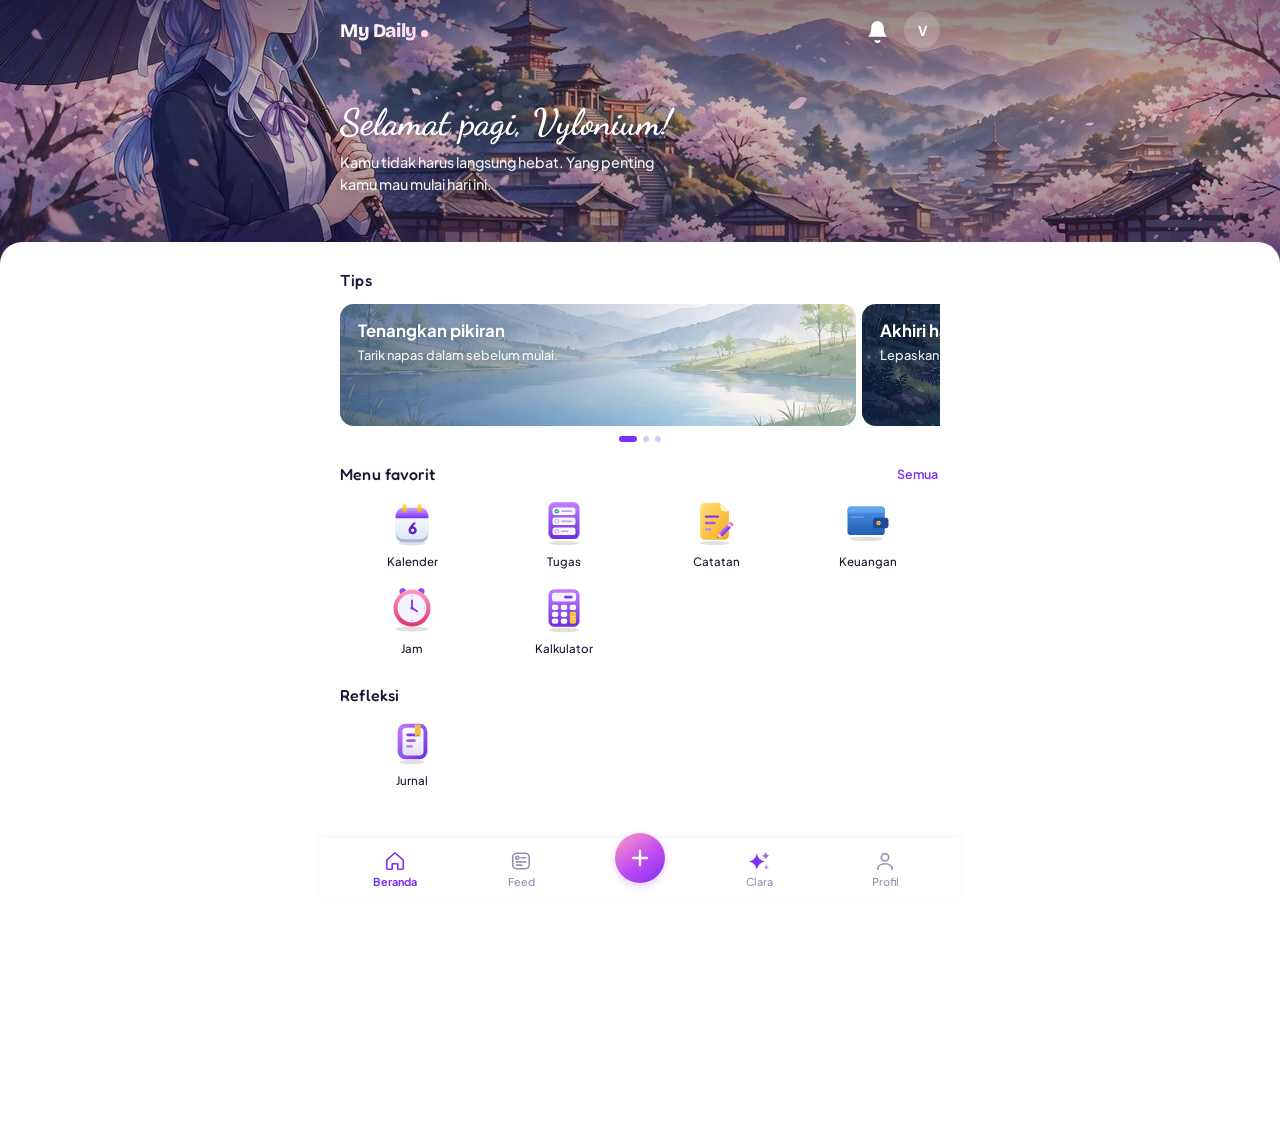
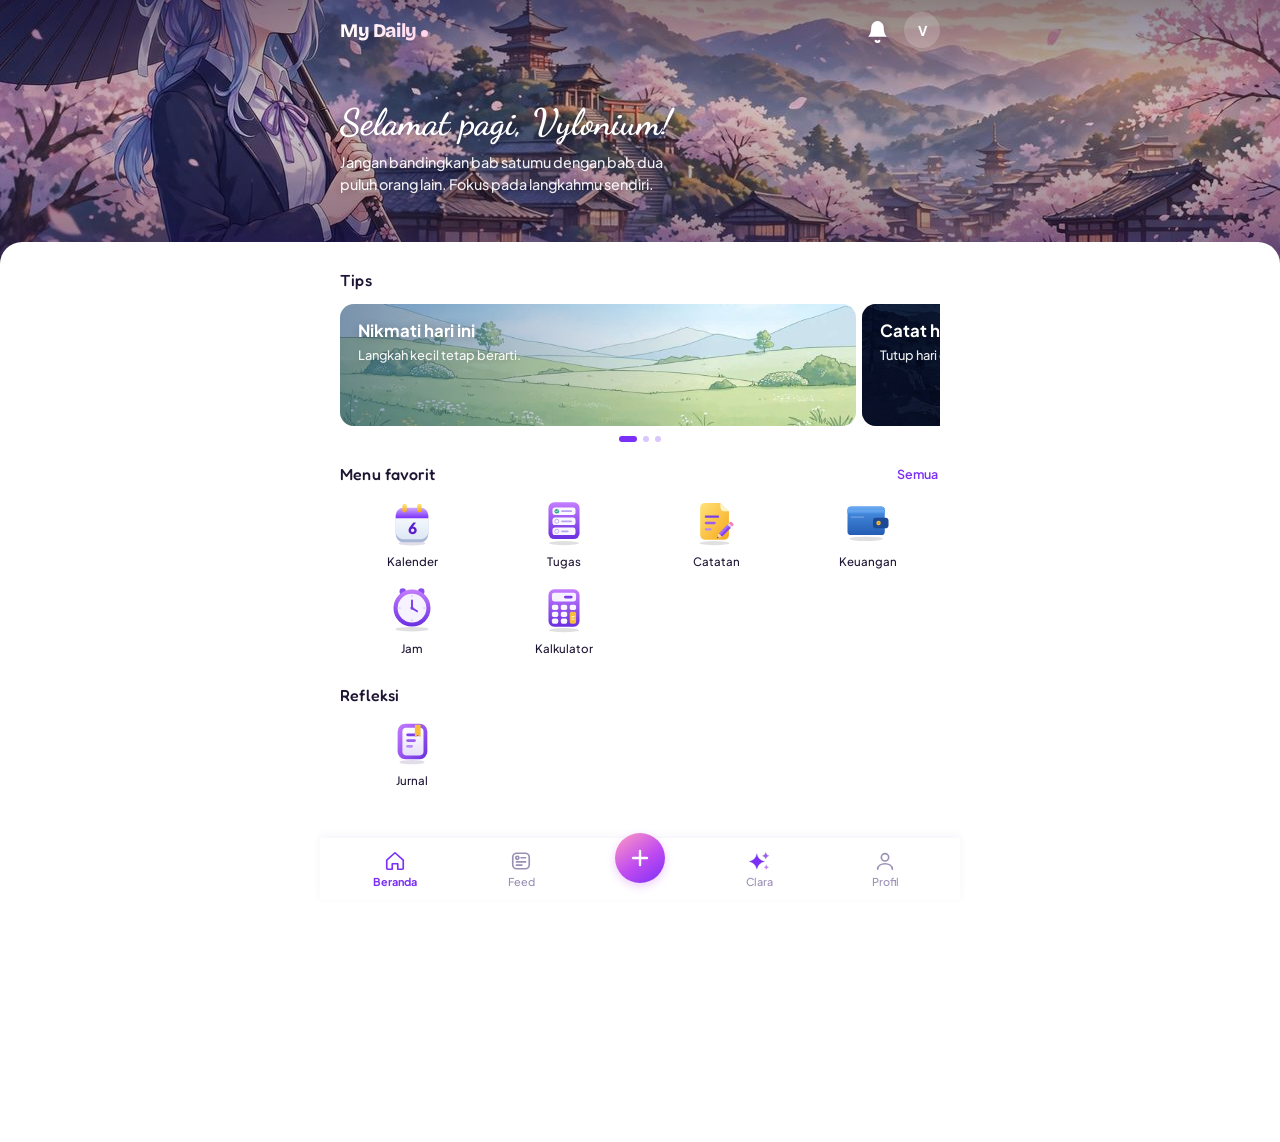
